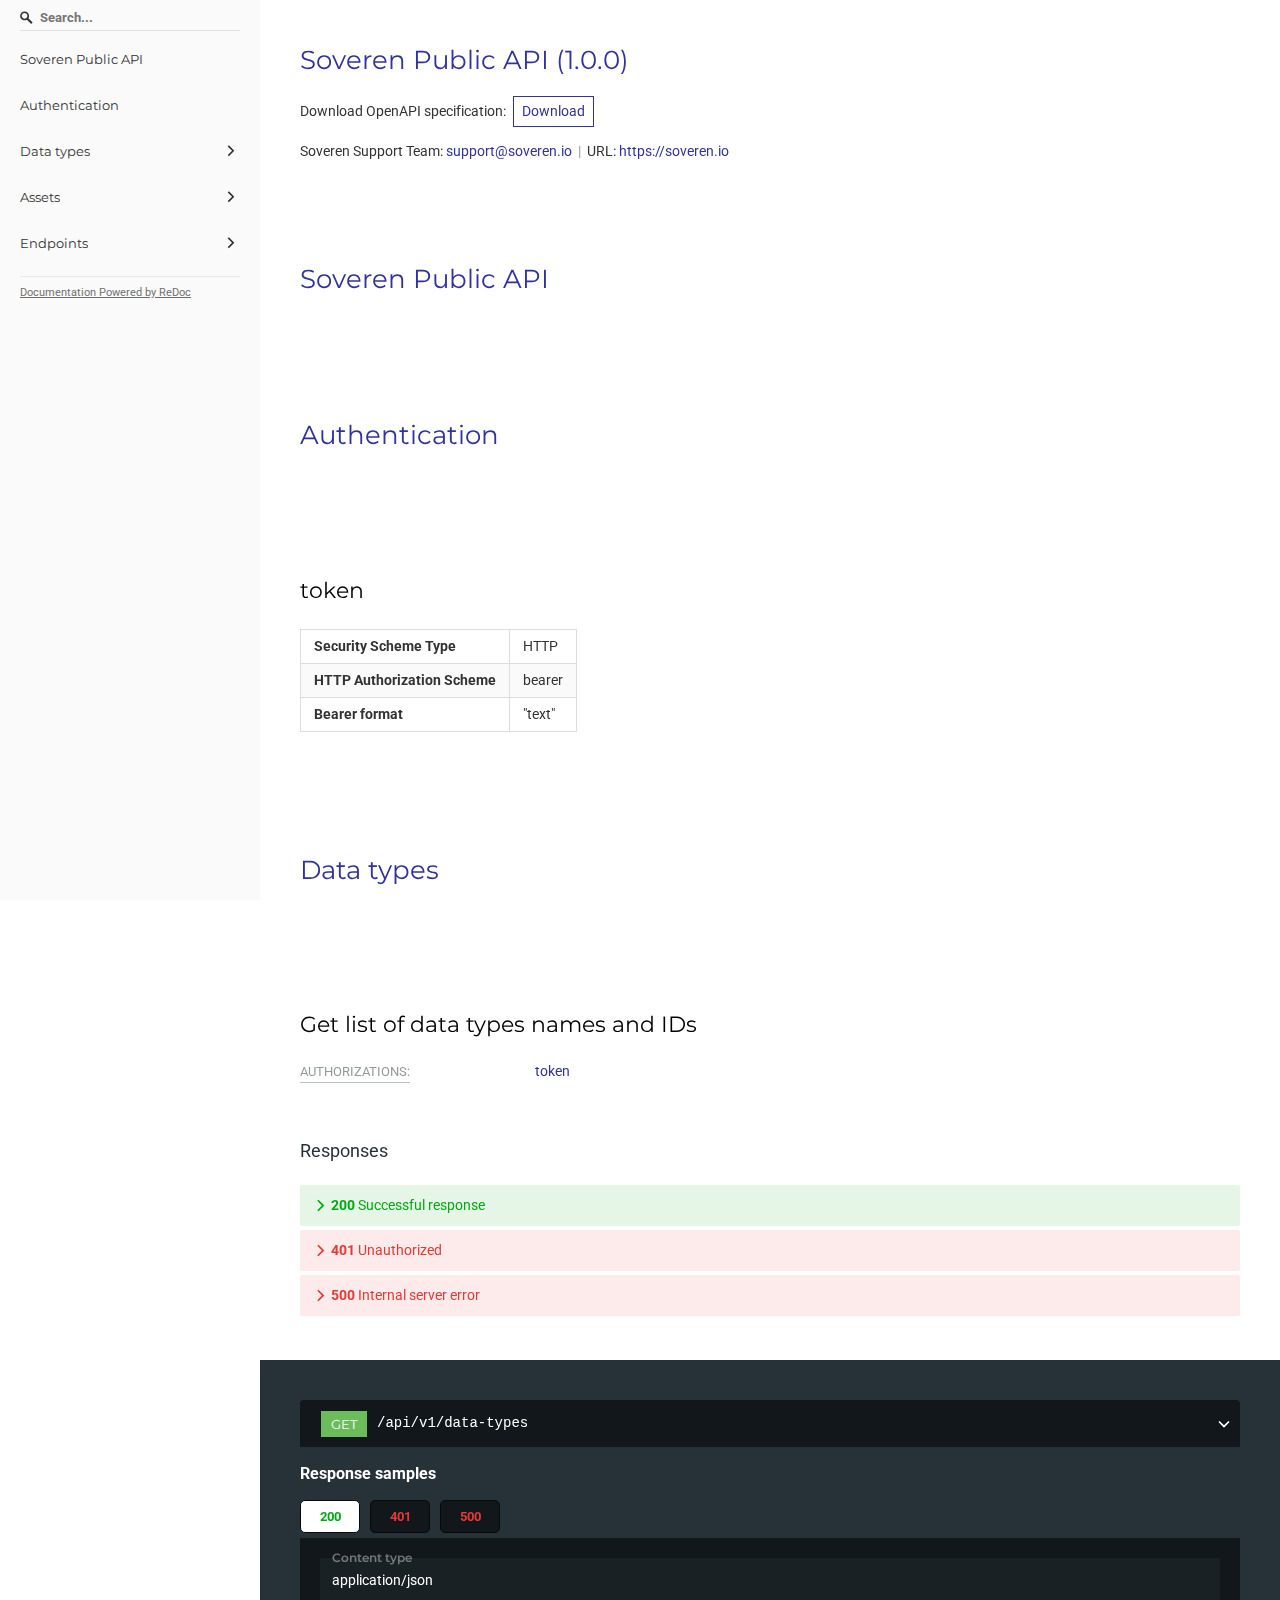
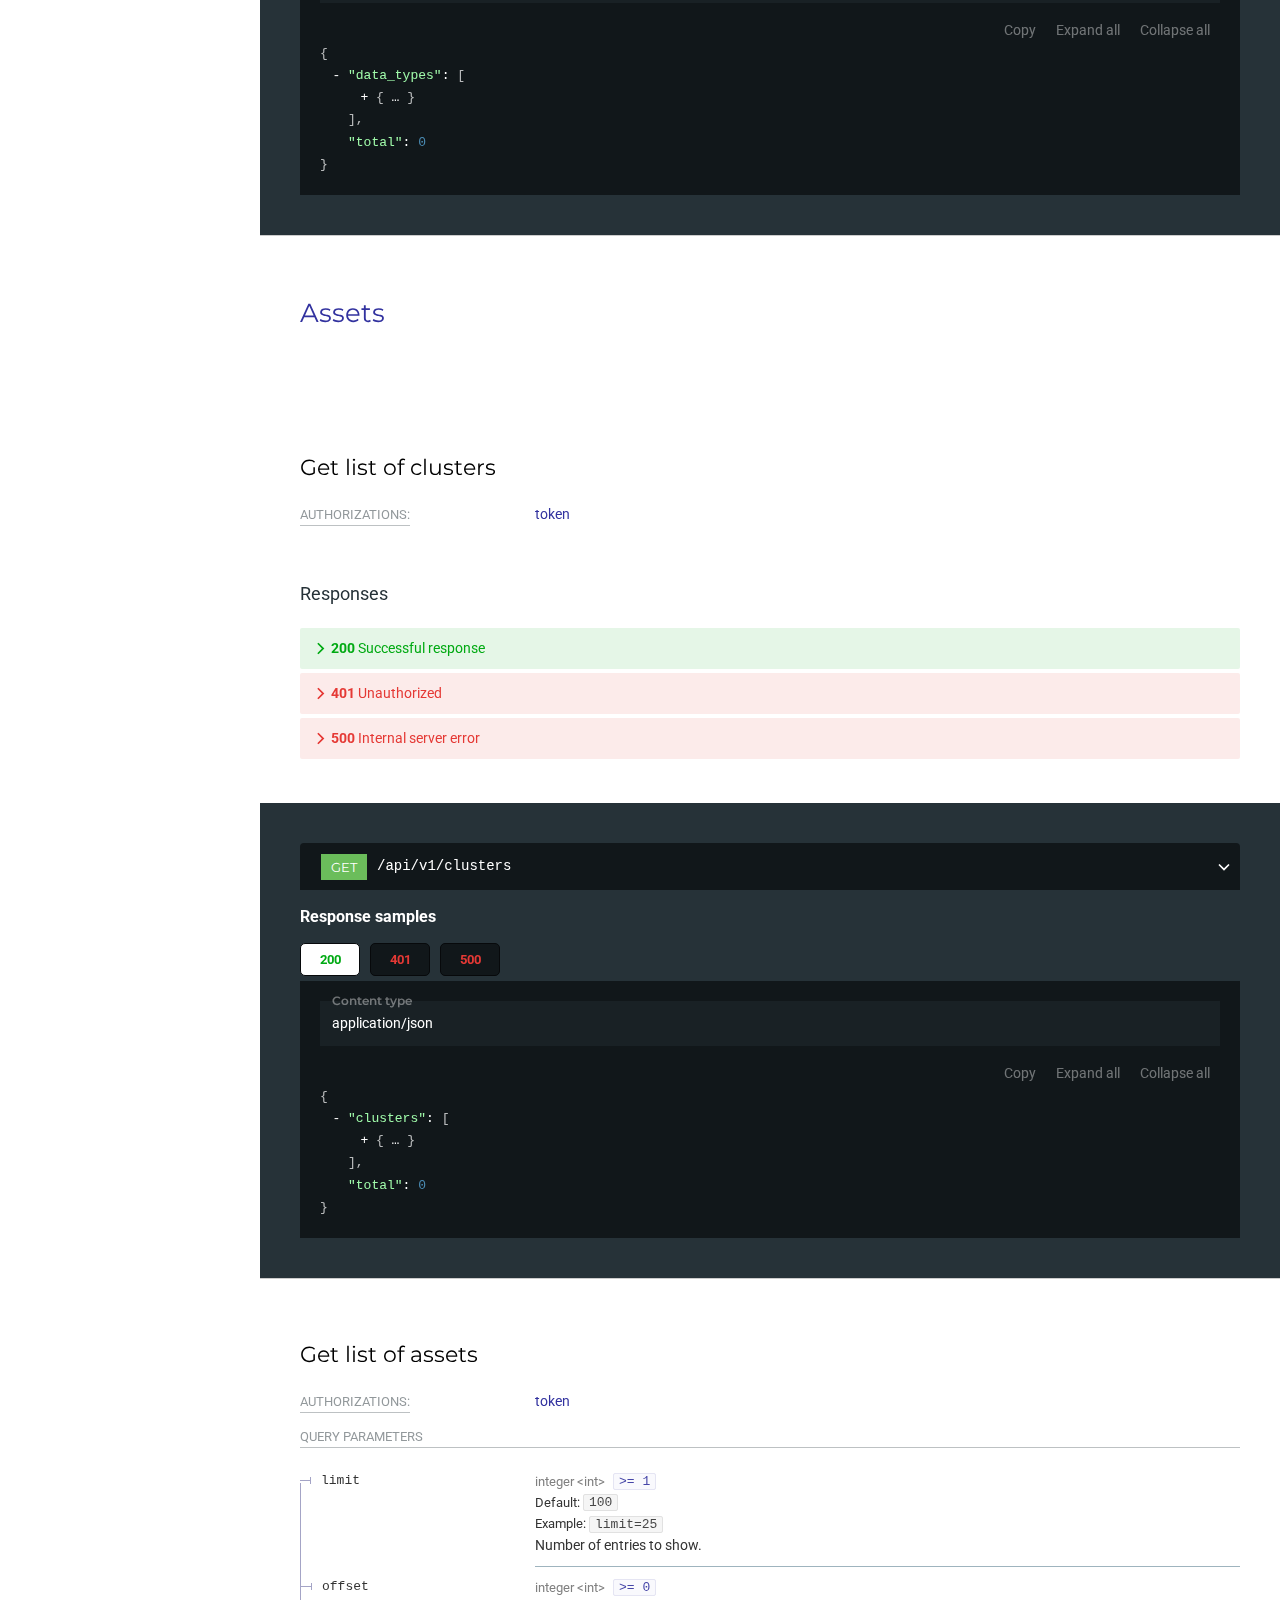
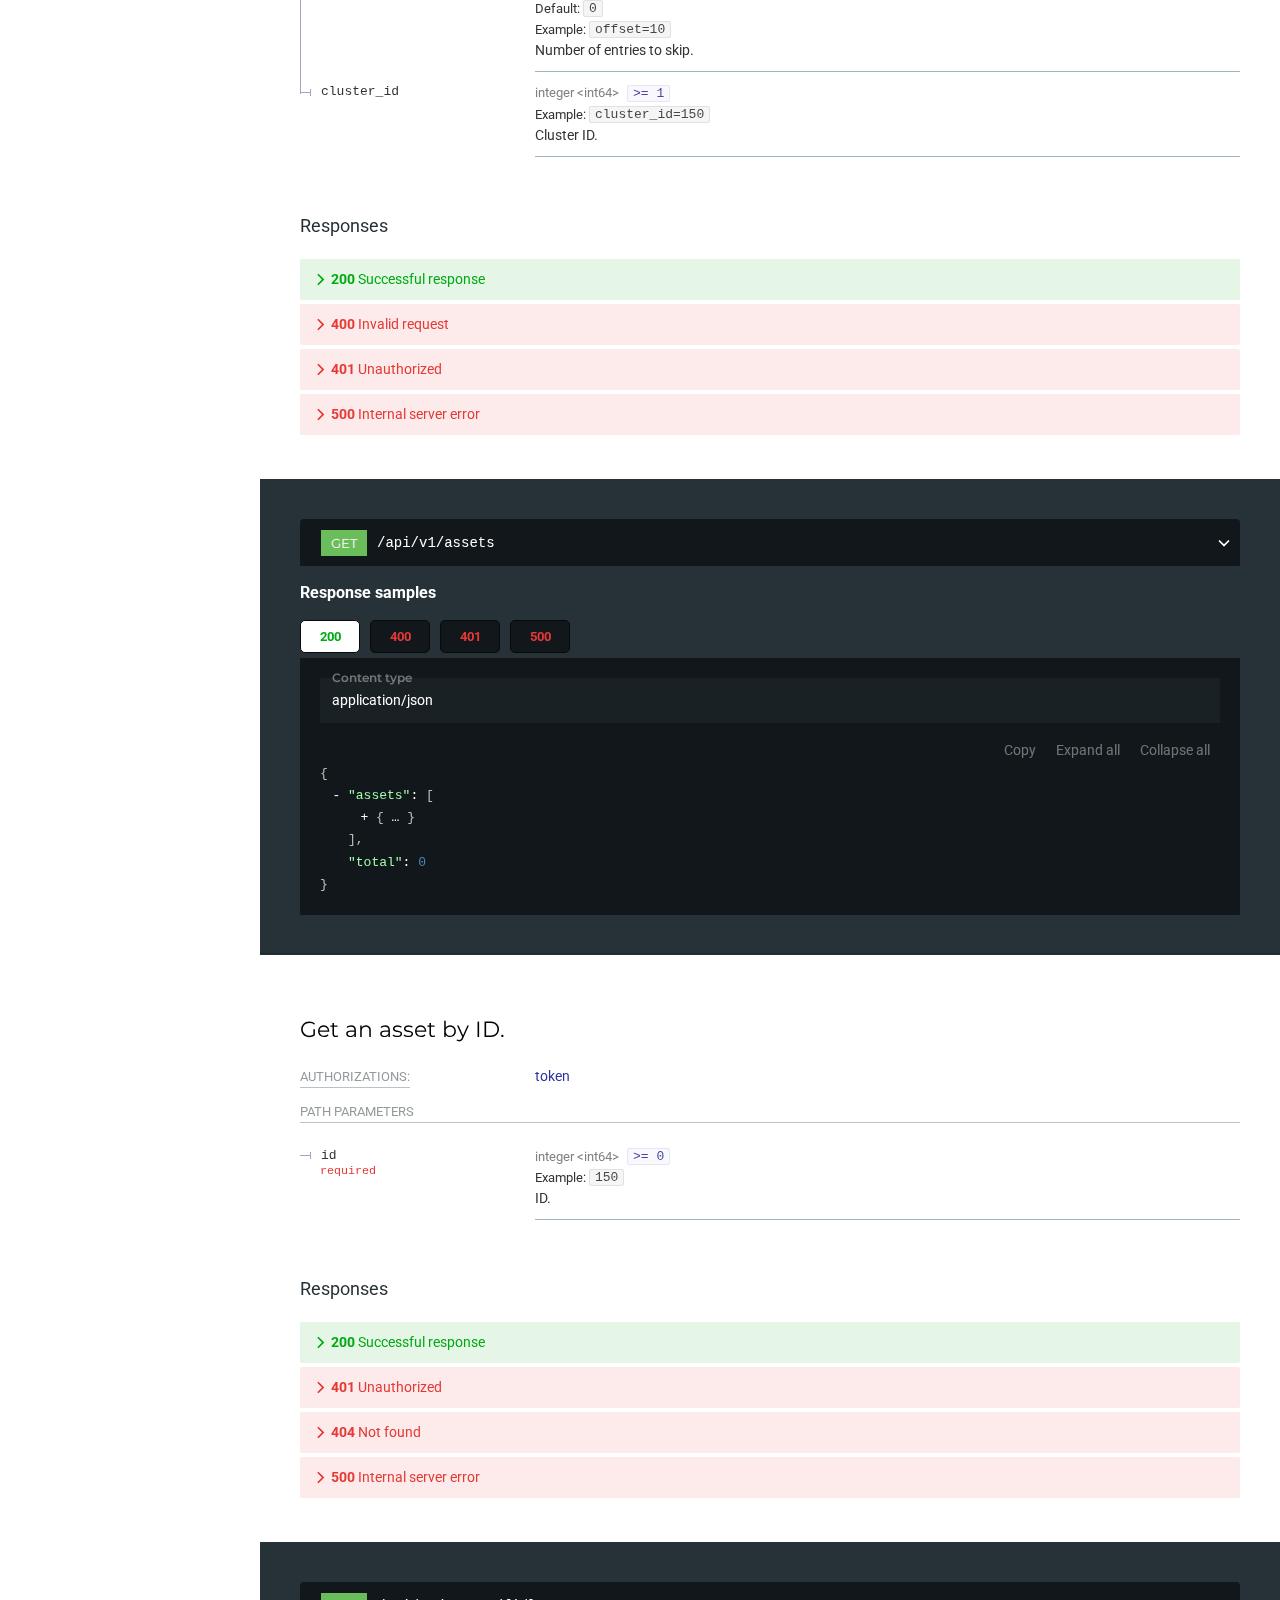
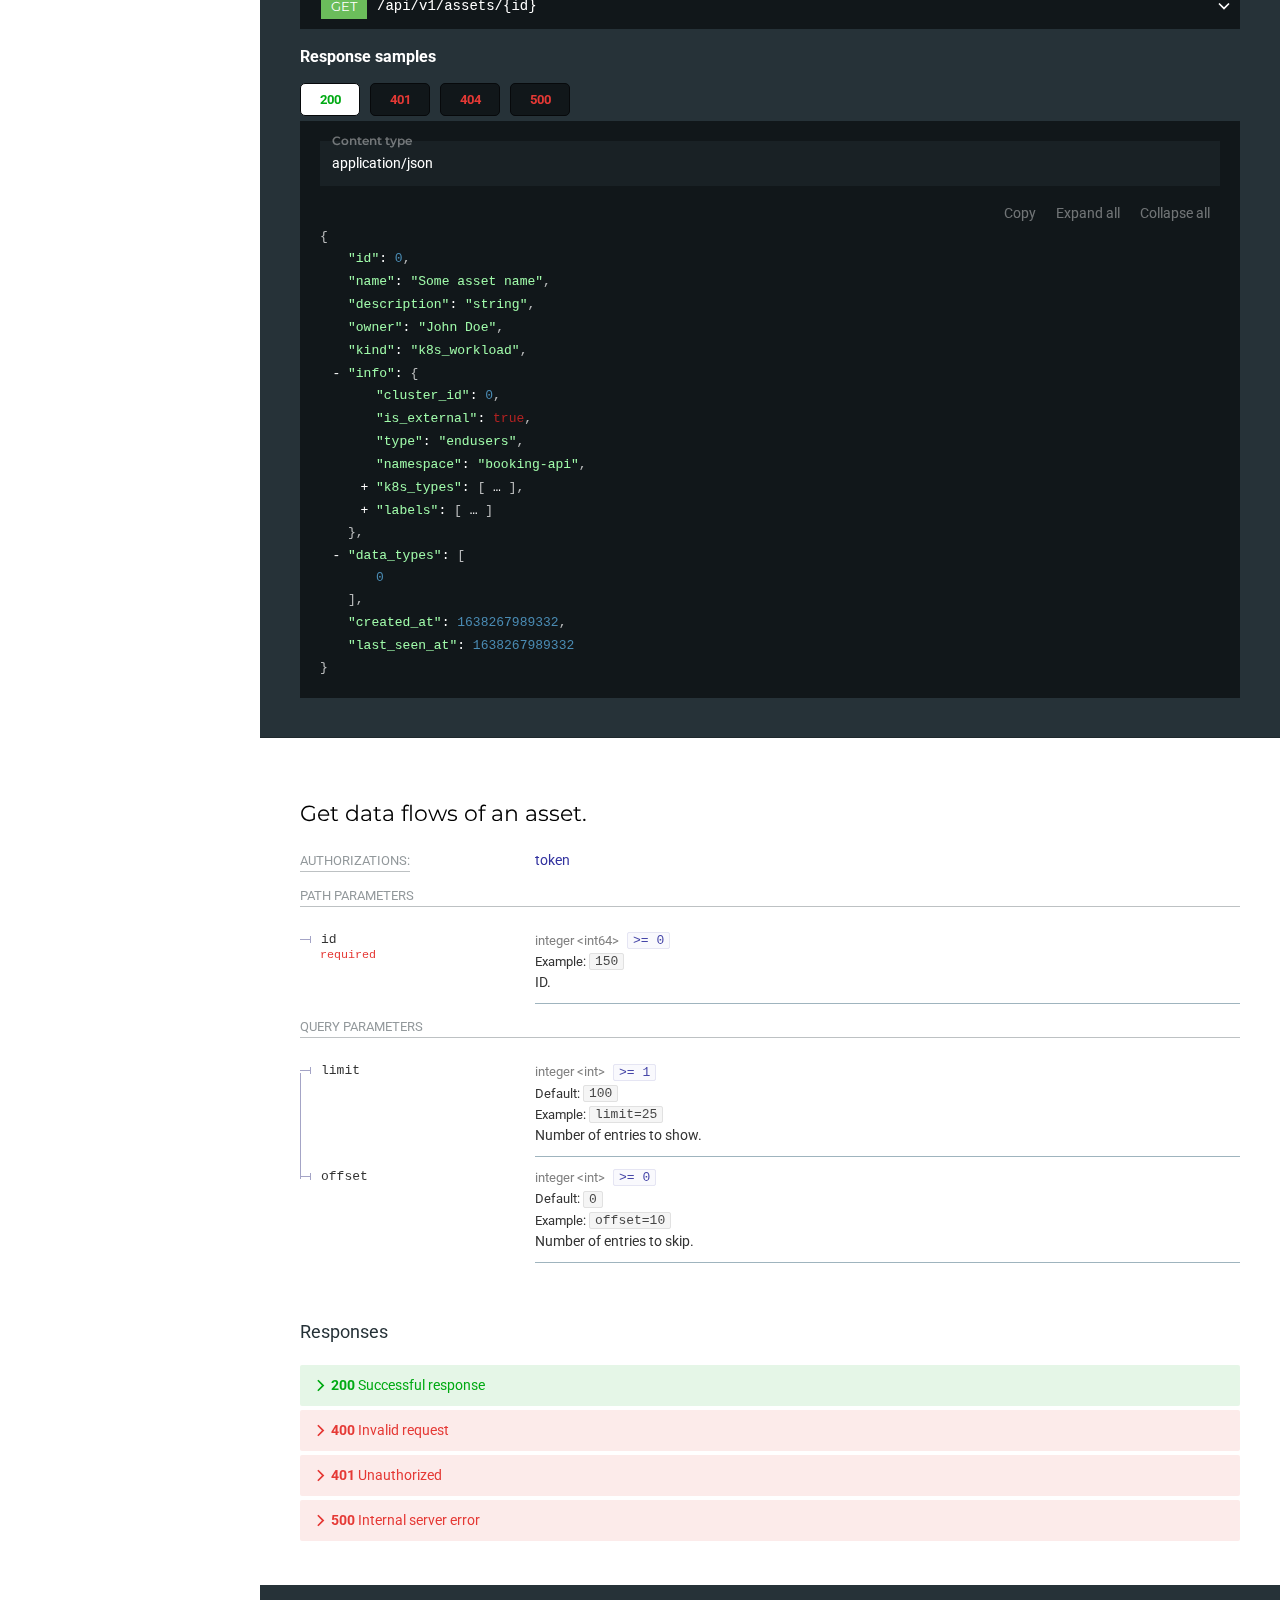
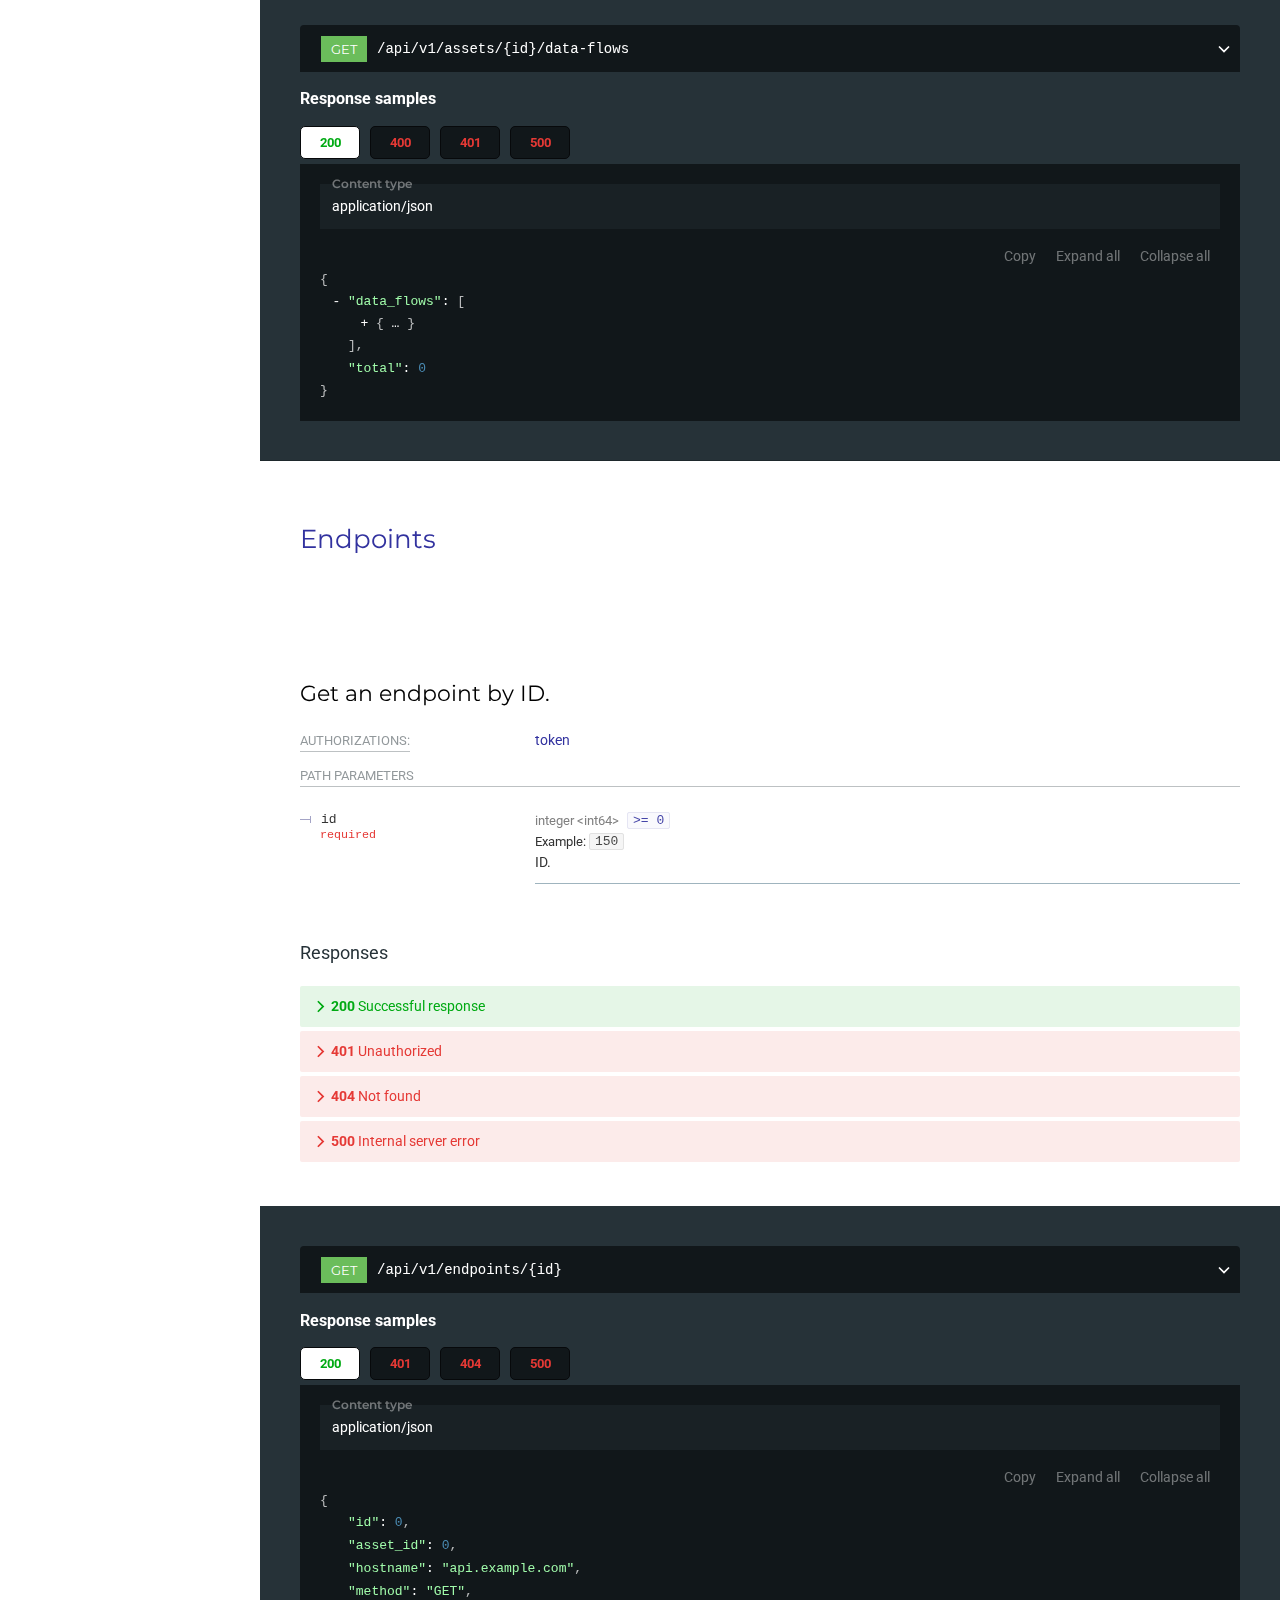
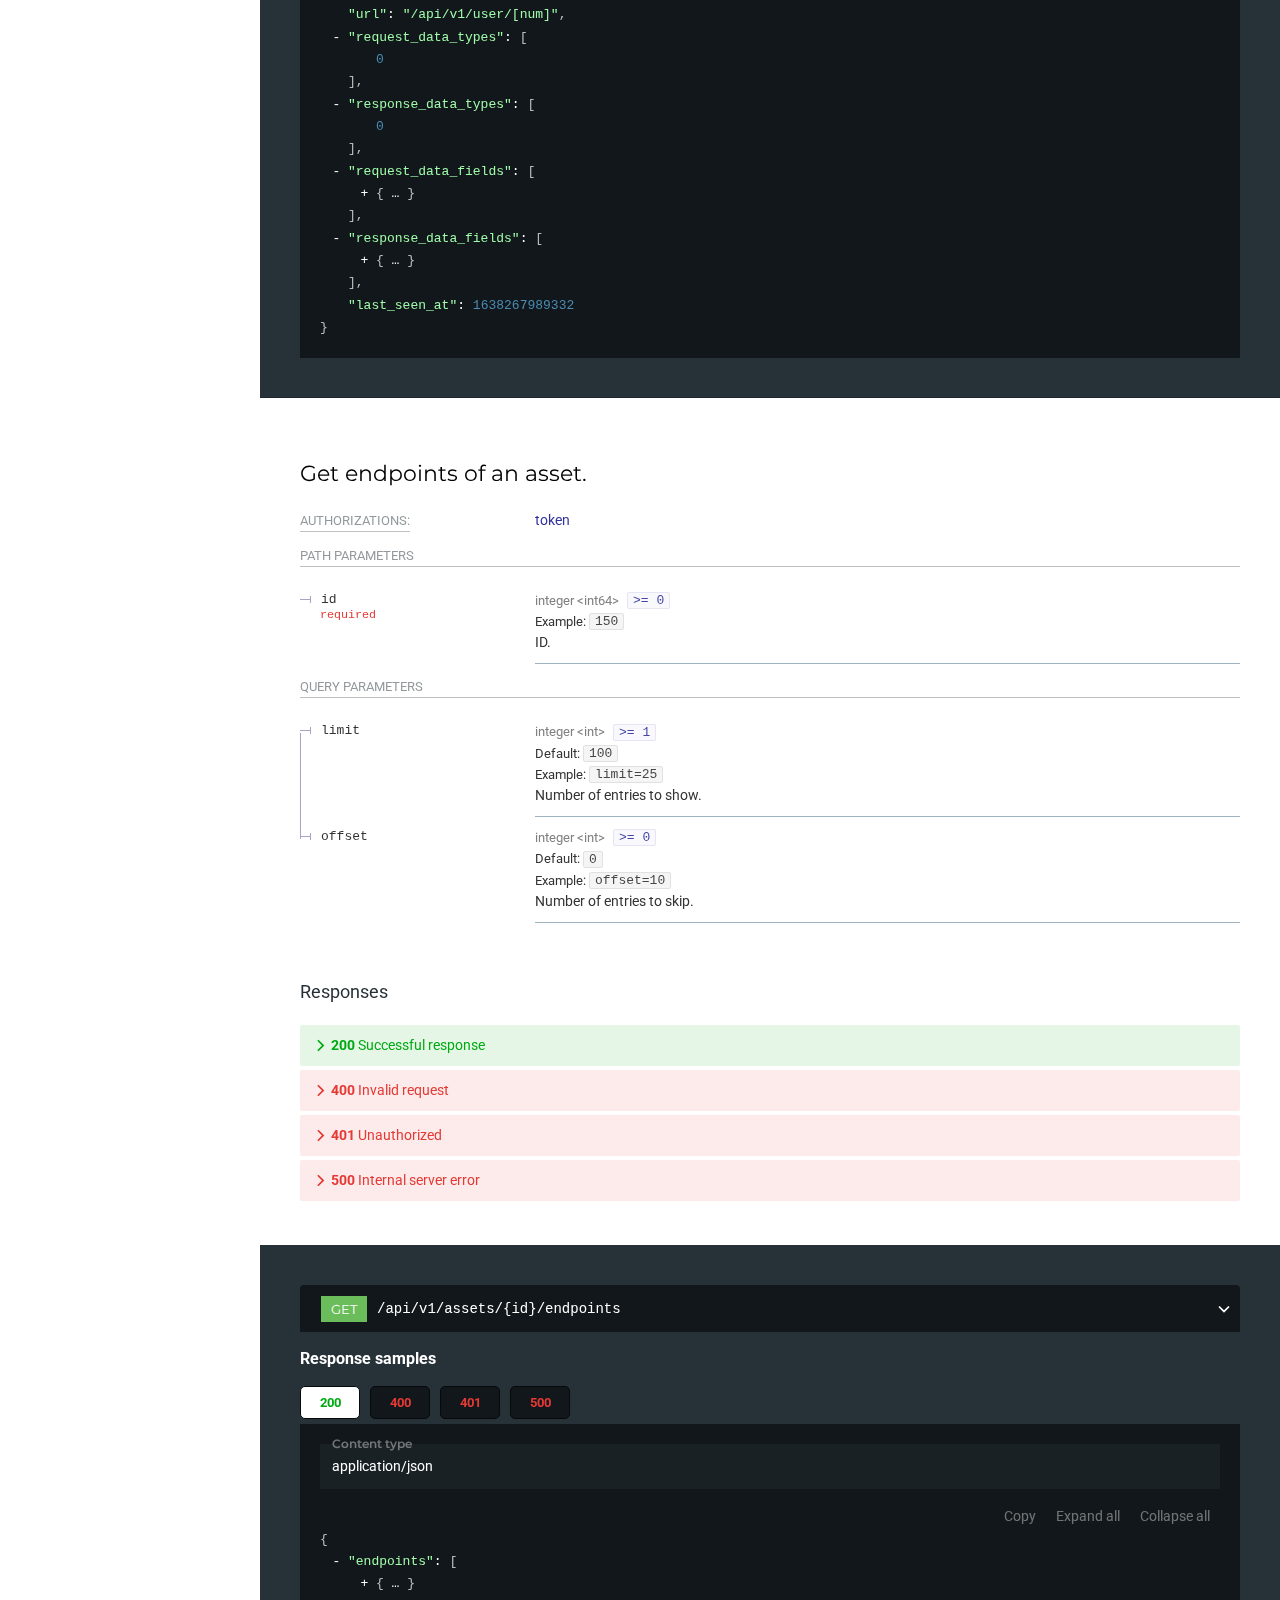
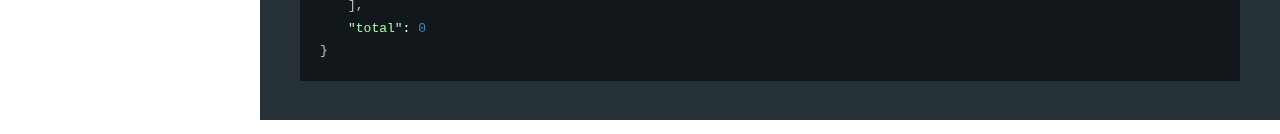
==== docs/integration/api/ref/index.html @ f7561c54 "Update api docs 2023-10-09T12:56:20" ====
<!DOCTYPE html>
<html>

<head>
  <meta charset="utf8" />
  <title>Soveren Public API</title>
  <!-- needed for adaptive design -->
  <meta name="viewport" content="width=device-width, initial-scale=1">
  <style>
    body {
      padding: 0;
      margin: 0;
    }
  </style>
  <script>/*!
 * ReDoc - OpenAPI/Swagger-generated API Reference Documentation
 * -------------------------------------------------------------
 *   Version: "2.0.0-rc.24"
 *   Repo: https://github.com/Redocly/redoc
 */
!function(e,t){"object"==typeof exports&&"object"==typeof module?module.exports=t(require("null"),function(){try{return require("esprima")}catch(e){}}()):"function"==typeof define&&define.amd?define(["null","esprima"],t):"object"==typeof exports?exports.Redoc=t(require("null"),function(){try{return require("esprima")}catch(e){}}()):e.Redoc=t(e.null,e.esprima)}(this,(function(e,t){return function(e){var t={};function n(r){if(t[r])return t[r].exports;var o=t[r]={i:r,l:!1,exports:{}};return e[r].call(o.exports,o,o.exports,n),o.l=!0,o.exports}return n.m=e,n.c=t,n.d=function(e,t,r){n.o(e,t)||Object.defineProperty(e,t,{enumerable:!0,get:r})},n.r=function(e){"undefined"!=typeof Symbol&&Symbol.toStringTag&&Object.defineProperty(e,Symbol.toStringTag,{value:"Module"}),Object.defineProperty(e,"__esModule",{value:!0})},n.t=function(e,t){if(1&t&&(e=n(e)),8&t)return e;if(4&t&&"object"==typeof e&&e&&e.__esModule)return e;var r=Object.create(null);if(n.r(r),Object.defineProperty(r,"default",{enumerable:!0,value:e}),2&t&&"string"!=typeof e)for(var o in e)n.d(r,o,function(t){return e[t]}.bind(null,o));return r},n.n=function(e){var t=e&&e.__esModule?function(){return e.default}:function(){return e};return n.d(t,"a",t),t},n.o=function(e,t){return Object.prototype.hasOwnProperty.call(e,t)},n.p="",n(n.s=162)}([function(e,t,n){"use strict";e.exports=n(226)},function(e,t,n){"use strict";n.r(t),n.d(t,"__extends",(function(){return o})),n.d(t,"__assign",(function(){return i})),n.d(t,"__rest",(function(){return a})),n.d(t,"__decorate",(function(){return s})),n.d(t,"__param",(function(){return l})),n.d(t,"__metadata",(function(){return c})),n.d(t,"__awaiter",(function(){return u})),n.d(t,"__generator",(function(){return p})),n.d(t,"__exportStar",(function(){return f})),n.d(t,"__values",(function(){return d})),n.d(t,"__read",(function(){return h})),n.d(t,"__spread",(function(){return m})),n.d(t,"__spreadArrays",(function(){return g})),n.d(t,"__await",(function(){return y})),n.d(t,"__asyncGenerator",(function(){return v})),n.d(t,"__asyncDelegator",(function(){return b})),n.d(t,"__asyncValues",(function(){return x})),n.d(t,"__makeTemplateObject",(function(){return w})),n.d(t,"__importStar",(function(){return k})),n.d(t,"__importDefault",(function(){return O})),n.d(t,"__classPrivateFieldGet",(function(){return _})),n.d(t,"__classPrivateFieldSet",(function(){return E}));
/*! *****************************************************************************
Copyright (c) Microsoft Corporation. All rights reserved.
Licensed under the Apache License, Version 2.0 (the "License"); you may not use
this file except in compliance with the License. You may obtain a copy of the
License at http://www.apache.org/licenses/LICENSE-2.0

THIS CODE IS PROVIDED ON AN *AS IS* BASIS, WITHOUT WARRANTIES OR CONDITIONS OF ANY
KIND, EITHER EXPRESS OR IMPLIED, INCLUDING WITHOUT LIMITATION ANY IMPLIED
WARRANTIES OR CONDITIONS OF TITLE, FITNESS FOR A PARTICULAR PURPOSE,
MERCHANTABLITY OR NON-INFRINGEMENT.

See the Apache Version 2.0 License for specific language governing permissions
and limitations under the License.
***************************************************************************** */
var r=function(e,t){return(r=Object.setPrototypeOf||{__proto__:[]}instanceof Array&&function(e,t){e.__proto__=t}||function(e,t){for(var n in t)t.hasOwnProperty(n)&&(e[n]=t[n])})(e,t)};function o(e,t){function n(){this.constructor=e}r(e,t),e.prototype=null===t?Object.create(t):(n.prototype=t.prototype,new n)}var i=function(){return(i=Object.assign||function(e){for(var t,n=1,r=arguments.length;n<r;n++)for(var o in t=arguments[n])Object.prototype.hasOwnProperty.call(t,o)&&(e[o]=t[o]);return e}).apply(this,arguments)};function a(e,t){var n={};for(var r in e)Object.prototype.hasOwnProperty.call(e,r)&&t.indexOf(r)<0&&(n[r]=e[r]);if(null!=e&&"function"==typeof Object.getOwnPropertySymbols){var o=0;for(r=Object.getOwnPropertySymbols(e);o<r.length;o++)t.indexOf(r[o])<0&&Object.prototype.propertyIsEnumerable.call(e,r[o])&&(n[r[o]]=e[r[o]])}return n}function s(e,t,n,r){var o,i=arguments.length,a=i<3?t:null===r?r=Object.getOwnPropertyDescriptor(t,n):r;if("object"==typeof Reflect&&"function"==typeof Reflect.decorate)a=Reflect.decorate(e,t,n,r);else for(var s=e.length-1;s>=0;s--)(o=e[s])&&(a=(i<3?o(a):i>3?o(t,n,a):o(t,n))||a);return i>3&&a&&Object.defineProperty(t,n,a),a}function l(e,t){return function(n,r){t(n,r,e)}}function c(e,t){if("object"==typeof Reflect&&"function"==typeof Reflect.metadata)return Reflect.metadata(e,t)}function u(e,t,n,r){return new(n||(n=Promise))((function(o,i){function a(e){try{l(r.next(e))}catch(e){i(e)}}function s(e){try{l(r.throw(e))}catch(e){i(e)}}function l(e){var t;e.done?o(e.value):(t=e.value,t instanceof n?t:new n((function(e){e(t)}))).then(a,s)}l((r=r.apply(e,t||[])).next())}))}function p(e,t){var n,r,o,i,a={label:0,sent:function(){if(1&o[0])throw o[1];return o[1]},trys:[],ops:[]};return i={next:s(0),throw:s(1),return:s(2)},"function"==typeof Symbol&&(i[Symbol.iterator]=function(){return this}),i;function s(i){return function(s){return function(i){if(n)throw new TypeError("Generator is already executing.");for(;a;)try{if(n=1,r&&(o=2&i[0]?r.return:i[0]?r.throw||((o=r.return)&&o.call(r),0):r.next)&&!(o=o.call(r,i[1])).done)return o;switch(r=0,o&&(i=[2&i[0],o.value]),i[0]){case 0:case 1:o=i;break;case 4:return a.label++,{value:i[1],done:!1};case 5:a.label++,r=i[1],i=[0];continue;case 7:i=a.ops.pop(),a.trys.pop();continue;default:if(!(o=(o=a.trys).length>0&&o[o.length-1])&&(6===i[0]||2===i[0])){a=0;continue}if(3===i[0]&&(!o||i[1]>o[0]&&i[1]<o[3])){a.label=i[1];break}if(6===i[0]&&a.label<o[1]){a.label=o[1],o=i;break}if(o&&a.label<o[2]){a.label=o[2],a.ops.push(i);break}o[2]&&a.ops.pop(),a.trys.pop();continue}i=t.call(e,a)}catch(e){i=[6,e],r=0}finally{n=o=0}if(5&i[0])throw i[1];return{value:i[0]?i[1]:void 0,done:!0}}([i,s])}}}function f(e,t){for(var n in e)t.hasOwnProperty(n)||(t[n]=e[n])}function d(e){var t="function"==typeof Symbol&&Symbol.iterator,n=t&&e[t],r=0;if(n)return n.call(e);if(e&&"number"==typeof e.length)return{next:function(){return e&&r>=e.length&&(e=void 0),{value:e&&e[r++],done:!e}}};throw new TypeError(t?"Object is not iterable.":"Symbol.iterator is not defined.")}function h(e,t){var n="function"==typeof Symbol&&e[Symbol.iterator];if(!n)return e;var r,o,i=n.call(e),a=[];try{for(;(void 0===t||t-- >0)&&!(r=i.next()).done;)a.push(r.value)}catch(e){o={error:e}}finally{try{r&&!r.done&&(n=i.return)&&n.call(i)}finally{if(o)throw o.error}}return a}function m(){for(var e=[],t=0;t<arguments.length;t++)e=e.concat(h(arguments[t]));return e}function g(){for(var e=0,t=0,n=arguments.length;t<n;t++)e+=arguments[t].length;var r=Array(e),o=0;for(t=0;t<n;t++)for(var i=arguments[t],a=0,s=i.length;a<s;a++,o++)r[o]=i[a];return r}function y(e){return this instanceof y?(this.v=e,this):new y(e)}function v(e,t,n){if(!Symbol.asyncIterator)throw new TypeError("Symbol.asyncIterator is not defined.");var r,o=n.apply(e,t||[]),i=[];return r={},a("next"),a("throw"),a("return"),r[Symbol.asyncIterator]=function(){return this},r;function a(e){o[e]&&(r[e]=function(t){return new Promise((function(n,r){i.push([e,t,n,r])>1||s(e,t)}))})}function s(e,t){try{(n=o[e](t)).value instanceof y?Promise.resolve(n.value.v).then(l,c):u(i[0][2],n)}catch(e){u(i[0][3],e)}var n}function l(e){s("next",e)}function c(e){s("throw",e)}function u(e,t){e(t),i.shift(),i.length&&s(i[0][0],i[0][1])}}function b(e){var t,n;return t={},r("next"),r("throw",(function(e){throw e})),r("return"),t[Symbol.iterator]=function(){return this},t;function r(r,o){t[r]=e[r]?function(t){return(n=!n)?{value:y(e[r](t)),done:"return"===r}:o?o(t):t}:o}}function x(e){if(!Symbol.asyncIterator)throw new TypeError("Symbol.asyncIterator is not defined.");var t,n=e[Symbol.asyncIterator];return n?n.call(e):(e=d(e),t={},r("next"),r("throw"),r("return"),t[Symbol.asyncIterator]=function(){return this},t);function r(n){t[n]=e[n]&&function(t){return new Promise((function(r,o){(function(e,t,n,r){Promise.resolve(r).then((function(t){e({value:t,done:n})}),t)})(r,o,(t=e[n](t)).done,t.value)}))}}}function w(e,t){return Object.defineProperty?Object.defineProperty(e,"raw",{value:t}):e.raw=t,e}function k(e){if(e&&e.__esModule)return e;var t={};if(null!=e)for(var n in e)Object.hasOwnProperty.call(e,n)&&(t[n]=e[n]);return t.default=e,t}function O(e){return e&&e.__esModule?e:{default:e}}function _(e,t){if(!t.has(e))throw new TypeError("attempted to get private field on non-instance");return t.get(e)}function E(e,t,n){if(!t.has(e))throw new TypeError("attempted to set private field on non-instance");return t.set(e,n),n}},function(e,t,n){"use strict";(function(e,r){n.d(t,"a",(function(){return pn})),n.d(t,"b",(function(){return qe})),n.d(t,"c",(function(){return Se})),n.d(t,"d",(function(){return ot})),n.d(t,"e",(function(){return le})),n.d(t,"f",(function(){return ft})),n.d(t,"g",(function(){return L})),n.d(t,"h",(function(){return ht})),n.d(t,"i",(function(){return $t})),n.d(t,"j",(function(){return Vt})),n.d(t,"k",(function(){return rn})),n.d(t,"l",(function(){return ne})),n.d(t,"m",(function(){return bt})),n.d(t,"n",(function(){return it})),n.d(t,"o",(function(){return et})),n.d(t,"p",(function(){return wt})),n.d(t,"q",(function(){return me}));
/*! *****************************************************************************
Copyright (c) Microsoft Corporation. All rights reserved.
Licensed under the Apache License, Version 2.0 (the "License"); you may not use
this file except in compliance with the License. You may obtain a copy of the
License at http://www.apache.org/licenses/LICENSE-2.0

THIS CODE IS PROVIDED ON AN *AS IS* BASIS, WITHOUT WARRANTIES OR CONDITIONS OF ANY
KIND, EITHER EXPRESS OR IMPLIED, INCLUDING WITHOUT LIMITATION ANY IMPLIED
WARRANTIES OR CONDITIONS OF TITLE, FITNESS FOR A PARTICULAR PURPOSE,
MERCHANTABLITY OR NON-INFRINGEMENT.

See the Apache Version 2.0 License for specific language governing permissions
and limitations under the License.
***************************************************************************** */
var o=function(e,t){return(o=Object.setPrototypeOf||{__proto__:[]}instanceof Array&&function(e,t){e.__proto__=t}||function(e,t){for(var n in t)t.hasOwnProperty(n)&&(e[n]=t[n])})(e,t)};function i(e,t){function n(){this.constructor=e}o(e,t),e.prototype=null===t?Object.create(t):(n.prototype=t.prototype,new n)}var a=function(){return(a=Object.assign||function(e){for(var t,n=1,r=arguments.length;n<r;n++)for(var o in t=arguments[n])Object.prototype.hasOwnProperty.call(t,o)&&(e[o]=t[o]);return e}).apply(this,arguments)};function s(e,t){var n="function"==typeof Symbol&&e[Symbol.iterator];if(!n)return e;var r,o,i=n.call(e),a=[];try{for(;(void 0===t||t-- >0)&&!(r=i.next()).done;)a.push(r.value)}catch(e){o={error:e}}finally{try{r&&!r.done&&(n=i.return)&&n.call(i)}finally{if(o)throw o.error}}return a}function l(){for(var e=[],t=0;t<arguments.length;t++)e=e.concat(s(arguments[t]));return e}var c=[];Object.freeze(c);var u={};Object.freeze(u);var p={};function f(){return"undefined"!=typeof window?window:void 0!==e?e:"undefined"!=typeof self?self:p}function d(){return++Le.mobxGuid}function h(e){throw m(!1,e),"X"}function m(e,t){if(!e)throw new Error("[mobx] "+(t||"An invariant failed, however the error is obfuscated because this is an production build."))}function g(e){var t=!1;return function(){if(!t)return t=!0,e.apply(this,arguments)}}var y=function(){};function v(e){return null!==e&&"object"==typeof e}function b(e){if(null===e||"object"!=typeof e)return!1;var t=Object.getPrototypeOf(e);return t===Object.prototype||null===t}function x(e,t,n){Object.defineProperty(e,t,{enumerable:!1,writable:!0,configurable:!0,value:n})}function w(e,t,n){Object.defineProperty(e,t,{enumerable:!1,writable:!1,configurable:!0,value:n})}function k(e,t){var n="isMobX"+e;return t.prototype[n]=!0,function(e){return v(e)&&!0===e[n]}}function O(e){return void 0!==f().Map&&e instanceof f().Map}function _(e){return e instanceof Set}function E(e){for(var t=[];;){var n=e.next();if(n.done)break;t.push(n.value)}return t}function S(){return"function"==typeof Symbol&&Symbol.toPrimitive||"@@toPrimitive"}function T(e){return null===e?null:"object"==typeof e?""+e:e}function j(){return"function"==typeof Symbol&&Symbol.iterator||"@@iterator"}function C(e,t){w(e,j(),t)}function A(e){return e[j()]=P,e}function I(){return"function"==typeof Symbol&&Symbol.toStringTag||"@@toStringTag"}function P(){return this}var R=function(){function e(e){void 0===e&&(e="Atom@"+d()),this.name=e,this.isPendingUnobservation=!1,this.isBeingObserved=!1,this.observers=[],this.observersIndexes={},this.diffValue=0,this.lastAccessedBy=0,this.lowestObserverState=oe.NOT_TRACKING}return e.prototype.onBecomeUnobserved=function(){},e.prototype.onBecomeObserved=function(){},e.prototype.reportObserved=function(){return Be(this)},e.prototype.reportChanged=function(){ze(),function(e){if(e.lowestObserverState===oe.STALE)return;e.lowestObserverState=oe.STALE;var t=e.observers,n=t.length;for(;n--;){var r=t[n];r.dependenciesState===oe.UP_TO_DATE&&(r.isTracing!==ie.NONE&&$e(r,e),r.onBecomeStale()),r.dependenciesState=oe.STALE}}(this),Ue()},e.prototype.toString=function(){return this.name},e}(),N=k("Atom",R);function L(e,t,n){void 0===t&&(t=y),void 0===n&&(n=y);var r,o=new R(e);return pt("onBecomeObserved",o,t,r),ut(o,n),o}function M(e,t){return e===t}var D={identity:M,structural:function(e,t){return ln(e,t)},default:function(e,t){return function(e,t){return"number"==typeof e&&"number"==typeof t&&isNaN(e)&&isNaN(t)}(e,t)||M(e,t)},shallow:function(e,t){return ln(e,t,1)}},F={},z={};function U(e,t){var n=t?F:z;return n[e]||(n[e]={configurable:!0,enumerable:t,get:function(){return B(this),this[e]},set:function(t){B(this),this[e]=t}})}function B(e){if(!0!==e.__mobxDidRunLazyInitializers){var t=e.__mobxDecorators;if(t)for(var n in x(e,"__mobxDidRunLazyInitializers",!0),t){var r=t[n];r.propertyCreator(e,r.prop,r.descriptor,r.decoratorTarget,r.decoratorArguments)}}}function $(e,t){return function(){var n,r=function(r,o,i,s){if(!0===s)return t(r,o,i,r,n),null;if(!Object.prototype.hasOwnProperty.call(r,"__mobxDecorators")){var l=r.__mobxDecorators;x(r,"__mobxDecorators",a({},l))}return r.__mobxDecorators[o]={prop:o,propertyCreator:t,descriptor:i,decoratorTarget:r,decoratorArguments:n},U(o,e)};return q(arguments)?(n=c,r.apply(null,arguments)):(n=Array.prototype.slice.call(arguments),r)}}function q(e){return(2===e.length||3===e.length)&&"string"==typeof e[1]||4===e.length&&!0===e[3]}function W(e,t,n){return vt(e)?e:Array.isArray(e)?ne.array(e,{name:n}):b(e)?ne.object(e,void 0,{name:n}):O(e)?ne.map(e,{name:n}):_(e)?ne.set(e,{name:n}):e}function H(e){return e}function V(e){m(e);var t=$(!0,(function(t,n,r,o,i){Zt(t,n,r?r.initializer?r.initializer.call(t):r.value:void 0,e)})),n=(void 0!==r&&r.env,t);return n.enhancer=e,n}var Y={deep:!0,name:void 0,defaultDecorator:void 0},Q={deep:!1,name:void 0,defaultDecorator:void 0};function G(e){return null==e?Y:"string"==typeof e?{name:e,deep:!0}:e}function X(e){return e.defaultDecorator?e.defaultDecorator.enhancer:!1===e.deep?H:W}Object.freeze(Y),Object.freeze(Q);var K=V(W),Z=V((function(e,t,n){return null==e||rn(e)||$t(e)||Vt(e)||Gt(e)?e:Array.isArray(e)?ne.array(e,{name:n,deep:!1}):b(e)?ne.object(e,void 0,{name:n,deep:!1}):O(e)?ne.map(e,{name:n,deep:!1}):_(e)?ne.set(e,{name:n,deep:!1}):h(!1)})),J=V(H),ee=V((function(e,t,n){return ln(e,t)?t:e}));var te={box:function(e,t){arguments.length>2&&re("box");var n=G(t);return new Ce(e,X(n),n.name,!0,n.equals)},shallowBox:function(e,t){return arguments.length>2&&re("shallowBox"),ne.box(e,{name:t,deep:!1})},array:function(e,t){arguments.length>2&&re("array");var n=G(t);return new Mt(e,X(n),n.name)},shallowArray:function(e,t){return arguments.length>2&&re("shallowArray"),ne.array(e,{name:t,deep:!1})},map:function(e,t){arguments.length>2&&re("map");var n=G(t);return new Wt(e,X(n),n.name)},shallowMap:function(e,t){return arguments.length>2&&re("shallowMap"),ne.map(e,{name:t,deep:!1})},set:function(e,t){arguments.length>2&&re("set");var n=G(t);return new Qt(e,X(n),n.name)},object:function(e,t,n){"string"==typeof arguments[1]&&re("object");var r=G(n);return dt({},e,t,r)},shallowObject:function(e,t){return"string"==typeof arguments[1]&&re("shallowObject"),ne.object(e,{},{name:t,deep:!1})},ref:J,shallow:Z,deep:K,struct:ee},ne=function(e,t,n){if("string"==typeof arguments[1])return K.apply(null,arguments);if(vt(e))return e;var r=b(e)?ne.object(e,t,n):Array.isArray(e)?ne.array(e,t):O(e)?ne.map(e,t):_(e)?ne.set(e,t):e;if(r!==e)return r;h(!1)};function re(e){h("Expected one or two arguments to observable."+e+". Did you accidentally try to use observable."+e+" as decorator?")}Object.keys(te).forEach((function(e){return ne[e]=te[e]}));var oe,ie,ae=$(!1,(function(e,t,n,r,o){var i=n.get,s=n.set,l=o[0]||{};!function(e,t,n){var r=Kt(e);n.name=r.name+"."+t,n.context=e,r.values[t]=new Ae(n),Object.defineProperty(e,t,function(e){return en[e]||(en[e]={configurable:Le.computedConfigurable,enumerable:!1,get:function(){return tn(this).read(this,e)},set:function(t){tn(this).write(this,e,t)}})}(t))}(e,t,a({get:i,set:s},l))})),se=ae({equals:D.structural}),le=function(e,t,n){if("string"==typeof t)return ae.apply(null,arguments);if(null!==e&&"object"==typeof e&&1===arguments.length)return ae.apply(null,arguments);var r="object"==typeof t?t:{};return r.get=e,r.set="function"==typeof t?t:r.set,r.name=r.name||e.name||"",new Ae(r)};le.struct=se,function(e){e[e.NOT_TRACKING=-1]="NOT_TRACKING",e[e.UP_TO_DATE=0]="UP_TO_DATE",e[e.POSSIBLY_STALE=1]="POSSIBLY_STALE",e[e.STALE=2]="STALE"}(oe||(oe={})),function(e){e[e.NONE=0]="NONE",e[e.LOG=1]="LOG",e[e.BREAK=2]="BREAK"}(ie||(ie={}));var ce=function(e){this.cause=e};function ue(e){return e instanceof ce}function pe(e){switch(e.dependenciesState){case oe.UP_TO_DATE:return!1;case oe.NOT_TRACKING:case oe.STALE:return!0;case oe.POSSIBLY_STALE:for(var t=ve(!0),n=ge(),r=e.observing,o=r.length,i=0;i<o;i++){var a=r[i];if(Ie(a)){if(Le.disableErrorBoundaries)a.get();else try{a.get()}catch(e){return ye(n),be(t),!0}if(e.dependenciesState===oe.STALE)return ye(n),be(t),!0}}return xe(e),ye(n),be(t),!1}}function fe(e){var t=e.observers.length>0;Le.computationDepth>0&&t&&h(!1),Le.allowStateChanges||!t&&"strict"!==Le.enforceActions||h(!1)}function de(e,t,n){var r=ve(!0);xe(e),e.newObserving=new Array(e.observing.length+100),e.unboundDepsCount=0,e.runId=++Le.runId;var o,i=Le.trackingDerivation;if(Le.trackingDerivation=e,!0===Le.disableErrorBoundaries)o=t.call(n);else try{o=t.call(n)}catch(e){o=new ce(e)}return Le.trackingDerivation=i,function(e){for(var t=e.observing,n=e.observing=e.newObserving,r=oe.UP_TO_DATE,o=0,i=e.unboundDepsCount,a=0;a<i;a++){0===(s=n[a]).diffValue&&(s.diffValue=1,o!==a&&(n[o]=s),o++),s.dependenciesState>r&&(r=s.dependenciesState)}n.length=o,e.newObserving=null,i=t.length;for(;i--;){0===(s=t[i]).diffValue&&De(s,e),s.diffValue=0}for(;o--;){var s;1===(s=n[o]).diffValue&&(s.diffValue=0,Me(s,e))}r!==oe.UP_TO_DATE&&(e.dependenciesState=r,e.onBecomeStale())}(e),e.observing.length,be(r),o}function he(e){var t=e.observing;e.observing=[];for(var n=t.length;n--;)De(t[n],e);e.dependenciesState=oe.NOT_TRACKING}function me(e){var t=ge(),n=e();return ye(t),n}function ge(){var e=Le.trackingDerivation;return Le.trackingDerivation=null,e}function ye(e){Le.trackingDerivation=e}function ve(e){var t=Le.allowStateReads;return Le.allowStateReads=e,t}function be(e){Le.allowStateReads=e}function xe(e){if(e.dependenciesState!==oe.UP_TO_DATE){e.dependenciesState=oe.UP_TO_DATE;for(var t=e.observing,n=t.length;n--;)t[n].lowestObserverState=oe.UP_TO_DATE}}var we=0,ke=1,Oe=Object.getOwnPropertyDescriptor((function(){}),"name");Oe&&Oe.configurable;function _e(e,t){var n=function(){return Ee(e,t,this,arguments)};return n.isMobxAction=!0,n}function Ee(e,t,n,r){var o=function(e,t,n){var r=Ge()&&!!e,o=0;if(r){o=Date.now();var i=n&&n.length||0,a=new Array(i);if(i>0)for(var s=0;s<i;s++)a[s]=n[s];Ke({type:"action",name:e,object:t,arguments:a})}var l=ge();ze();var c=Te(!0),u=ve(!0),p={prevDerivation:l,prevAllowStateChanges:c,prevAllowStateReads:u,notifySpy:r,startTime:o,actionId:ke++,parentActionId:we};return we=p.actionId,p}(e,n,r);try{return t.apply(n,r)}catch(e){throw o.error=e,e}finally{!function(e){we!==e.actionId&&h("invalid action stack. did you forget to finish an action?");we=e.parentActionId,void 0!==e.error&&(Le.suppressReactionErrors=!0);je(e.prevAllowStateChanges),be(e.prevAllowStateReads),Ue(),ye(e.prevDerivation),e.notifySpy&&Je({time:Date.now()-e.startTime});Le.suppressReactionErrors=!1}(o)}}function Se(e,t){var n,r=Te(e);try{n=t()}finally{je(r)}return n}function Te(e){var t=Le.allowStateChanges;return Le.allowStateChanges=e,t}function je(e){Le.allowStateChanges=e}var Ce=function(e){function t(t,n,r,o,i){void 0===r&&(r="ObservableValue@"+d()),void 0===o&&(o=!0),void 0===i&&(i=D.default);var a=e.call(this,r)||this;return a.enhancer=n,a.name=r,a.equals=i,a.hasUnreportedChange=!1,a.value=n(t,void 0,r),o&&Ge()&&Xe({type:"create",name:a.name,newValue:""+a.value}),a}return i(t,e),t.prototype.dehanceValue=function(e){return void 0!==this.dehancer?this.dehancer(e):e},t.prototype.set=function(e){var t=this.value;if((e=this.prepareNewValue(e))!==Le.UNCHANGED){var n=Ge();n&&Ke({type:"update",name:this.name,newValue:e,oldValue:t}),this.setNewValue(e),n&&Je()}},t.prototype.prepareNewValue=function(e){if(fe(this),kt(this)){var t=_t(this,{object:this,type:"update",newValue:e});if(!t)return Le.UNCHANGED;e=t.newValue}return e=this.enhancer(e,this.value,this.name),this.equals(this.value,e)?Le.UNCHANGED:e},t.prototype.setNewValue=function(e){var t=this.value;this.value=e,this.reportChanged(),Et(this)&&Tt(this,{type:"update",object:this,newValue:e,oldValue:t})},t.prototype.get=function(){return this.reportObserved(),this.dehanceValue(this.value)},t.prototype.intercept=function(e){return Ot(this,e)},t.prototype.observe=function(e,t){return t&&e({object:this,type:"update",newValue:this.value,oldValue:void 0}),St(this,e)},t.prototype.toJSON=function(){return this.get()},t.prototype.toString=function(){return this.name+"["+this.value+"]"},t.prototype.valueOf=function(){return T(this.get())},t}(R);Ce.prototype[S()]=Ce.prototype.valueOf;k("ObservableValue",Ce);var Ae=function(){function e(e){this.dependenciesState=oe.NOT_TRACKING,this.observing=[],this.newObserving=null,this.isBeingObserved=!1,this.isPendingUnobservation=!1,this.observers=[],this.observersIndexes={},this.diffValue=0,this.runId=0,this.lastAccessedBy=0,this.lowestObserverState=oe.UP_TO_DATE,this.unboundDepsCount=0,this.__mapid="#"+d(),this.value=new ce(null),this.isComputing=!1,this.isRunningSetter=!1,this.isTracing=ie.NONE,m(e.get,"missing option for computed: get"),this.derivation=e.get,this.name=e.name||"ComputedValue@"+d(),e.set&&(this.setter=_e(this.name+"-setter",e.set)),this.equals=e.equals||(e.compareStructural||e.struct?D.structural:D.default),this.scope=e.context,this.requiresReaction=!!e.requiresReaction,this.keepAlive=!!e.keepAlive}return e.prototype.onBecomeStale=function(){!function(e){if(e.lowestObserverState!==oe.UP_TO_DATE)return;e.lowestObserverState=oe.POSSIBLY_STALE;var t=e.observers,n=t.length;for(;n--;){var r=t[n];r.dependenciesState===oe.UP_TO_DATE&&(r.dependenciesState=oe.POSSIBLY_STALE,r.isTracing!==ie.NONE&&$e(r,e),r.onBecomeStale())}}(this)},e.prototype.onBecomeUnobserved=function(){},e.prototype.onBecomeObserved=function(){},e.prototype.get=function(){this.isComputing&&h("Cycle detected in computation "+this.name+": "+this.derivation),0!==Le.inBatch||0!==this.observers.length||this.keepAlive?(Be(this),pe(this)&&this.trackAndCompute()&&function(e){if(e.lowestObserverState===oe.STALE)return;e.lowestObserverState=oe.STALE;var t=e.observers,n=t.length;for(;n--;){var r=t[n];r.dependenciesState===oe.POSSIBLY_STALE?r.dependenciesState=oe.STALE:r.dependenciesState===oe.UP_TO_DATE&&(e.lowestObserverState=oe.UP_TO_DATE)}}(this)):pe(this)&&(this.warnAboutUntrackedRead(),ze(),this.value=this.computeValue(!1),Ue());var e=this.value;if(ue(e))throw e.cause;return e},e.prototype.peek=function(){var e=this.computeValue(!1);if(ue(e))throw e.cause;return e},e.prototype.set=function(e){if(this.setter){m(!this.isRunningSetter,"The setter of computed value '"+this.name+"' is trying to update itself. Did you intend to update an _observable_ value, instead of the computed property?"),this.isRunningSetter=!0;try{this.setter.call(this.scope,e)}finally{this.isRunningSetter=!1}}else m(!1,!1)},e.prototype.trackAndCompute=function(){Ge()&&Xe({object:this.scope,type:"compute",name:this.name});var e=this.value,t=this.dependenciesState===oe.NOT_TRACKING,n=this.computeValue(!0),r=t||ue(e)||ue(n)||!this.equals(e,n);return r&&(this.value=n),r},e.prototype.computeValue=function(e){var t;if(this.isComputing=!0,Le.computationDepth++,e)t=de(this,this.derivation,this.scope);else if(!0===Le.disableErrorBoundaries)t=this.derivation.call(this.scope);else try{t=this.derivation.call(this.scope)}catch(e){t=new ce(e)}return Le.computationDepth--,this.isComputing=!1,t},e.prototype.suspend=function(){this.keepAlive||(he(this),this.value=void 0)},e.prototype.observe=function(e,t){var n=this,r=!0,o=void 0;return st((function(){var i=n.get();if(!r||t){var a=ge();e({type:"update",object:n,newValue:i,oldValue:o}),ye(a)}r=!1,o=i}))},e.prototype.warnAboutUntrackedRead=function(){},e.prototype.toJSON=function(){return this.get()},e.prototype.toString=function(){return this.name+"["+this.derivation.toString()+"]"},e.prototype.valueOf=function(){return T(this.get())},e}();Ae.prototype[S()]=Ae.prototype.valueOf;var Ie=k("ComputedValue",Ae),Pe=function(){this.version=5,this.UNCHANGED={},this.trackingDerivation=null,this.computationDepth=0,this.runId=0,this.mobxGuid=0,this.inBatch=0,this.pendingUnobservations=[],this.pendingReactions=[],this.isRunningReactions=!1,this.allowStateChanges=!0,this.allowStateReads=!0,this.enforceActions=!1,this.spyListeners=[],this.globalReactionErrorHandlers=[],this.computedRequiresReaction=!1,this.reactionRequiresObservable=!1,this.observableRequiresReaction=!1,this.computedConfigurable=!1,this.disableErrorBoundaries=!1,this.suppressReactionErrors=!1},Re=!0,Ne=!1,Le=function(){var e=f();return e.__mobxInstanceCount>0&&!e.__mobxGlobals&&(Re=!1),e.__mobxGlobals&&e.__mobxGlobals.version!==(new Pe).version&&(Re=!1),Re?e.__mobxGlobals?(e.__mobxInstanceCount+=1,e.__mobxGlobals.UNCHANGED||(e.__mobxGlobals.UNCHANGED={}),e.__mobxGlobals):(e.__mobxInstanceCount=1,e.__mobxGlobals=new Pe):(setTimeout((function(){Ne||h("There are multiple, different versions of MobX active. Make sure MobX is loaded only once or use `configure({ isolateGlobalState: true })`")}),1),new Pe)}();function Me(e,t){var n=e.observers.length;n&&(e.observersIndexes[t.__mapid]=n),e.observers[n]=t,e.lowestObserverState>t.dependenciesState&&(e.lowestObserverState=t.dependenciesState)}function De(e,t){if(1===e.observers.length)e.observers.length=0,Fe(e);else{var n=e.observers,r=e.observersIndexes,o=n.pop();if(o!==t){var i=r[t.__mapid]||0;i?r[o.__mapid]=i:delete r[o.__mapid],n[i]=o}delete r[t.__mapid]}}function Fe(e){!1===e.isPendingUnobservation&&(e.isPendingUnobservation=!0,Le.pendingUnobservations.push(e))}function ze(){Le.inBatch++}function Ue(){if(0==--Le.inBatch){He();for(var e=Le.pendingUnobservations,t=0;t<e.length;t++){var n=e[t];n.isPendingUnobservation=!1,0===n.observers.length&&(n.isBeingObserved&&(n.isBeingObserved=!1,n.onBecomeUnobserved()),n instanceof Ae&&n.suspend())}Le.pendingUnobservations=[]}}function Be(e){var t=Le.trackingDerivation;return null!==t?(t.runId!==e.lastAccessedBy&&(e.lastAccessedBy=t.runId,t.newObserving[t.unboundDepsCount++]=e,e.isBeingObserved||(e.isBeingObserved=!0,e.onBecomeObserved())),!0):(0===e.observers.length&&Le.inBatch>0&&Fe(e),!1)}function $e(e,t){if(console.log("[mobx.trace] '"+e.name+"' is invalidated due to a change in: '"+t.name+"'"),e.isTracing===ie.BREAK){var n=[];!function e(t,n,r){if(n.length>=1e3)return void n.push("(and many more)");n.push(""+new Array(r).join("\t")+t.name),t.dependencies&&t.dependencies.forEach((function(t){return e(t,n,r+1)}))}(ht(e),n,1),new Function("debugger;\n/*\nTracing '"+e.name+"'\n\nYou are entering this break point because derivation '"+e.name+"' is being traced and '"+t.name+"' is now forcing it to update.\nJust follow the stacktrace you should now see in the devtools to see precisely what piece of your code is causing this update\nThe stackframe you are looking for is at least ~6-8 stack-frames up.\n\n"+(e instanceof Ae?e.derivation.toString().replace(/[*]\//g,"/"):"")+"\n\nThe dependencies for this derivation are:\n\n"+n.join("\n")+"\n*/\n    ")()}}var qe=function(){function e(e,t,n,r){void 0===e&&(e="Reaction@"+d()),void 0===r&&(r=!1),this.name=e,this.onInvalidate=t,this.errorHandler=n,this.requiresObservable=r,this.observing=[],this.newObserving=[],this.dependenciesState=oe.NOT_TRACKING,this.diffValue=0,this.runId=0,this.unboundDepsCount=0,this.__mapid="#"+d(),this.isDisposed=!1,this._isScheduled=!1,this._isTrackPending=!1,this._isRunning=!1,this.isTracing=ie.NONE}return e.prototype.onBecomeStale=function(){this.schedule()},e.prototype.schedule=function(){this._isScheduled||(this._isScheduled=!0,Le.pendingReactions.push(this),He())},e.prototype.isScheduled=function(){return this._isScheduled},e.prototype.runReaction=function(){if(!this.isDisposed){if(ze(),this._isScheduled=!1,pe(this)){this._isTrackPending=!0;try{this.onInvalidate(),this._isTrackPending&&Ge()&&Xe({name:this.name,type:"scheduled-reaction"})}catch(e){this.reportExceptionInDerivation(e)}}Ue()}},e.prototype.track=function(e){ze();var t,n=Ge();n&&(t=Date.now(),Ke({name:this.name,type:"reaction"})),this._isRunning=!0;var r=de(this,e,void 0);this._isRunning=!1,this._isTrackPending=!1,this.isDisposed&&he(this),ue(r)&&this.reportExceptionInDerivation(r.cause),n&&Je({time:Date.now()-t}),Ue()},e.prototype.reportExceptionInDerivation=function(e){var t=this;if(this.errorHandler)this.errorHandler(e,this);else{if(Le.disableErrorBoundaries)throw e;var n="[mobx] Encountered an uncaught exception that was thrown by a reaction or observer component, in: '"+this+"'";Le.suppressReactionErrors?console.warn("[mobx] (error in reaction '"+this.name+"' suppressed, fix error of causing action below)"):console.error(n,e),Ge()&&Xe({type:"error",name:this.name,message:n,error:""+e}),Le.globalReactionErrorHandlers.forEach((function(n){return n(e,t)}))}},e.prototype.dispose=function(){this.isDisposed||(this.isDisposed=!0,this._isRunning||(ze(),he(this),Ue()))},e.prototype.getDisposer=function(){var e=this.dispose.bind(this);return e.$mobx=this,e},e.prototype.toString=function(){return"Reaction["+this.name+"]"},e.prototype.trace=function(e){void 0===e&&(e=!1),function(){for(var e=[],t=0;t<arguments.length;t++)e[t]=arguments[t];var n=!1;"boolean"==typeof e[e.length-1]&&(n=e.pop());var r=xt(e);if(!r)return h(!1);r.isTracing===ie.NONE&&console.log("[mobx.trace] '"+r.name+"' tracing enabled");r.isTracing=n?ie.BREAK:ie.LOG}(this,e)},e}();var We=function(e){return e()};function He(){Le.inBatch>0||Le.isRunningReactions||We(Ve)}function Ve(){Le.isRunningReactions=!0;for(var e=Le.pendingReactions,t=0;e.length>0;){100==++t&&(console.error("Reaction doesn't converge to a stable state after 100 iterations. Probably there is a cycle in the reactive function: "+e[0]),e.splice(0));for(var n=e.splice(0),r=0,o=n.length;r<o;r++)n[r].runReaction()}Le.isRunningReactions=!1}var Ye=k("Reaction",qe);function Qe(e){var t=We;We=function(n){return e((function(){return t(n)}))}}function Ge(){return!!Le.spyListeners.length}function Xe(e){if(Le.spyListeners.length)for(var t=Le.spyListeners,n=0,r=t.length;n<r;n++)t[n](e)}function Ke(e){Xe(a(a({},e),{spyReportStart:!0}))}var Ze={spyReportEnd:!0};function Je(e){Xe(e?a(a({},e),{spyReportEnd:!0}):Ze)}function et(e){return Le.spyListeners.push(e),g((function(){Le.spyListeners=Le.spyListeners.filter((function(t){return t!==e}))}))}function tt(){h(!1)}function nt(e){return function(t,n,r){if(r){if(r.value)return{value:_e(e,r.value),enumerable:!1,configurable:!0,writable:!0};var o=r.initializer;return{enumerable:!1,configurable:!0,writable:!0,initializer:function(){return _e(e,o.call(this))}}}return rt(e).apply(this,arguments)}}function rt(e){return function(t,n,r){Object.defineProperty(t,n,{configurable:!0,enumerable:!1,get:function(){},set:function(t){x(this,n,ot(e,t))}})}}var ot=function(e,t,n,r){return 1===arguments.length&&"function"==typeof e?_e(e.name||"<unnamed action>",e):2===arguments.length&&"function"==typeof t?_e(e,t):1===arguments.length&&"string"==typeof e?nt(e):!0!==r?nt(t).apply(null,arguments):void(e[t]=_e(e.name||t,n.value))};function it(e,t){return Ee("string"==typeof e?e:e.name||"<unnamed action>","function"==typeof e?e:t,this,void 0)}function at(e,t,n){x(e,t,_e(t,n.bind(e)))}function st(e,t){void 0===t&&(t=u);var n,r=t&&t.name||e.name||"Autorun@"+d();if(!t.scheduler&&!t.delay)n=new qe(r,(function(){this.track(a)}),t.onError,t.requiresObservable);else{var o=ct(t),i=!1;n=new qe(r,(function(){i||(i=!0,o((function(){i=!1,n.isDisposed||n.track(a)})))}),t.onError,t.requiresObservable)}function a(){e(n)}return n.schedule(),n.getDisposer()}ot.bound=function(e,t,n,r){return!0===r?(at(e,t,n.value),null):n?{configurable:!0,enumerable:!1,get:function(){return at(this,t,n.value||n.initializer.call(this)),this[t]},set:tt}:{enumerable:!1,configurable:!0,set:function(e){at(this,t,e)},get:function(){}}};var lt=function(e){return e()};function ct(e){return e.scheduler?e.scheduler:e.delay?function(t){return setTimeout(t,e.delay)}:lt}function ut(e,t,n){return pt("onBecomeUnobserved",e,t,n)}function pt(e,t,n,r){var o="function"==typeof r?on(t,n):on(t),i="function"==typeof r?r:n,a=o[e];return"function"!=typeof a?h(!1):(o[e]=function(){a.call(this),i.call(this)},function(){o[e]=a})}function ft(e){var t=e.enforceActions,n=e.computedRequiresReaction,r=e.computedConfigurable,o=e.disableErrorBoundaries,i=e.arrayBuffer,a=e.reactionScheduler,s=e.reactionRequiresObservable,l=e.observableRequiresReaction;if(!0===e.isolateGlobalState&&((Le.pendingReactions.length||Le.inBatch||Le.isRunningReactions)&&h("isolateGlobalState should be called before MobX is running any reactions"),Ne=!0,Re&&(0==--f().__mobxInstanceCount&&(f().__mobxGlobals=void 0),Le=new Pe)),void 0!==t){var c=void 0;switch(t){case!0:case"observed":c=!0;break;case!1:case"never":c=!1;break;case"strict":case"always":c="strict";break;default:h("Invalid value for 'enforceActions': '"+t+"', expected 'never', 'always' or 'observed'")}Le.enforceActions=c,Le.allowStateChanges=!0!==c&&"strict"!==c}void 0!==n&&(Le.computedRequiresReaction=!!n),void 0!==s&&(Le.reactionRequiresObservable=!!s),void 0!==l&&(Le.observableRequiresReaction=!!l,Le.allowStateReads=!Le.observableRequiresReaction),void 0!==r&&(Le.computedConfigurable=!!r),void 0!==o&&(!0===o&&console.warn("WARNING: Debug feature only. MobX will NOT recover from errors if this is on."),Le.disableErrorBoundaries=!!o),"number"==typeof i&&Ut(i),a&&Qe(a)}function dt(e,t,n,r){var o=(r=G(r)).defaultDecorator||(!1===r.deep?J:K);B(e),Kt(e,r.name,o.enhancer),ze();try{for(var i in t){var a=Object.getOwnPropertyDescriptor(t,i);0;var s=(n&&i in n?n[i]:a.get?ae:o)(e,i,a,!0);s&&Object.defineProperty(e,i,s)}}finally{Ue()}return e}function ht(e,t){return mt(on(e,t))}function mt(e){var t,n,r={name:e.name};return e.observing&&e.observing.length>0&&(r.dependencies=(t=e.observing,n=[],t.forEach((function(e){-1===n.indexOf(e)&&n.push(e)})),n).map(mt)),r}function gt(){this.message="FLOW_CANCELLED"}function yt(e,t){if(null==e)return!1;if(void 0!==t){if(rn(e)){var n=e.$mobx;return n.values&&!!n.values[t]}return!1}return rn(e)||!!e.$mobx||N(e)||Ye(e)||Ie(e)}function vt(e){return 1!==arguments.length&&h(!1),yt(e)}function bt(e,t,n,r){return"function"==typeof n?function(e,t,n,r){return an(e,t).observe(n,r)}(e,t,n,r):function(e,t,n){return an(e).observe(t,n)}(e,t,n)}gt.prototype=Object.create(Error.prototype);function xt(e){switch(e.length){case 0:return Le.trackingDerivation;case 1:return on(e[0]);case 2:return on(e[0],e[1])}}function wt(e,t){void 0===t&&(t=void 0),ze();try{return e.apply(t)}finally{Ue()}}function kt(e){return void 0!==e.interceptors&&e.interceptors.length>0}function Ot(e,t){var n=e.interceptors||(e.interceptors=[]);return n.push(t),g((function(){var e=n.indexOf(t);-1!==e&&n.splice(e,1)}))}function _t(e,t){var n=ge();try{var r=e.interceptors;if(r)for(var o=0,i=r.length;o<i&&(m(!(t=r[o](t))||t.type,"Intercept handlers should return nothing or a change object"),t);o++);return t}finally{ye(n)}}function Et(e){return void 0!==e.changeListeners&&e.changeListeners.length>0}function St(e,t){var n=e.changeListeners||(e.changeListeners=[]);return n.push(t),g((function(){var e=n.indexOf(t);-1!==e&&n.splice(e,1)}))}function Tt(e,t){var n=ge(),r=e.changeListeners;if(r){for(var o=0,i=(r=r.slice()).length;o<i;o++)r[o](t);ye(n)}}var jt,Ct,At,It,Pt=(jt=!1,Ct={},Object.defineProperty(Ct,"0",{set:function(){jt=!0}}),Object.create(Ct)[0]=1,!1===jt),Rt=0,Nt=function(){};At=Nt,It=Array.prototype,void 0!==Object.setPrototypeOf?Object.setPrototypeOf(At.prototype,It):void 0!==At.prototype.__proto__?At.prototype.__proto__=It:At.prototype=It,Object.isFrozen(Array)&&["constructor","push","shift","concat","pop","unshift","replace","find","findIndex","splice","reverse","sort"].forEach((function(e){Object.defineProperty(Nt.prototype,e,{configurable:!0,writable:!0,value:Array.prototype[e]})}));var Lt=function(){function e(e,t,n,r){this.array=n,this.owned=r,this.values=[],this.lastKnownLength=0,this.atom=new R(e||"ObservableArray@"+d()),this.enhancer=function(n,r){return t(n,r,e+"[..]")}}return e.prototype.dehanceValue=function(e){return void 0!==this.dehancer?this.dehancer(e):e},e.prototype.dehanceValues=function(e){return void 0!==this.dehancer&&e.length>0?e.map(this.dehancer):e},e.prototype.intercept=function(e){return Ot(this,e)},e.prototype.observe=function(e,t){return void 0===t&&(t=!1),t&&e({object:this.array,type:"splice",index:0,added:this.values.slice(),addedCount:this.values.length,removed:[],removedCount:0}),St(this,e)},e.prototype.getArrayLength=function(){return this.atom.reportObserved(),this.values.length},e.prototype.setArrayLength=function(e){if("number"!=typeof e||e<0)throw new Error("[mobx.array] Out of range: "+e);var t=this.values.length;if(e!==t)if(e>t){for(var n=new Array(e-t),r=0;r<e-t;r++)n[r]=void 0;this.spliceWithArray(t,0,n)}else this.spliceWithArray(e,t-e)},e.prototype.updateArrayLength=function(e,t){if(e!==this.lastKnownLength)throw new Error("[mobx] Modification exception: the internal structure of an observable array was changed. Did you use peek() to change it?");this.lastKnownLength+=t,t>0&&e+t+1>Rt&&Ut(e+t+1)},e.prototype.spliceWithArray=function(e,t,n){var r=this;fe(this.atom);var o=this.values.length;if(void 0===e?e=0:e>o?e=o:e<0&&(e=Math.max(0,o+e)),t=1===arguments.length?o-e:null==t?0:Math.max(0,Math.min(t,o-e)),void 0===n&&(n=c),kt(this)){var i=_t(this,{object:this.array,type:"splice",index:e,removedCount:t,added:n});if(!i)return c;t=i.removedCount,n=i.added}var a=(n=0===n.length?n:n.map((function(e){return r.enhancer(e,void 0)}))).length-t;this.updateArrayLength(o,a);var s=this.spliceItemsIntoValues(e,t,n);return 0===t&&0===n.length||this.notifyArraySplice(e,n,s),this.dehanceValues(s)},e.prototype.spliceItemsIntoValues=function(e,t,n){var r;if(n.length<1e4)return(r=this.values).splice.apply(r,l([e,t],n));var o=this.values.slice(e,e+t);return this.values=this.values.slice(0,e).concat(n,this.values.slice(e+t)),o},e.prototype.notifyArrayChildUpdate=function(e,t,n){var r=!this.owned&&Ge(),o=Et(this),i=o||r?{object:this.array,type:"update",index:e,newValue:t,oldValue:n}:null;r&&Ke(a(a({},i),{name:this.atom.name})),this.atom.reportChanged(),o&&Tt(this,i),r&&Je()},e.prototype.notifyArraySplice=function(e,t,n){var r=!this.owned&&Ge(),o=Et(this),i=o||r?{object:this.array,type:"splice",index:e,removed:n,added:t,removedCount:n.length,addedCount:t.length}:null;r&&Ke(a(a({},i),{name:this.atom.name})),this.atom.reportChanged(),o&&Tt(this,i),r&&Je()},e}(),Mt=function(e){function t(t,n,r,o){void 0===r&&(r="ObservableArray@"+d()),void 0===o&&(o=!1);var i=e.call(this)||this,a=new Lt(r,n,i,o);if(w(i,"$mobx",a),t&&t.length){var s=Te(!0);i.spliceWithArray(0,0,t),je(s)}return Pt&&Object.defineProperty(a.array,"0",Dt),i}return i(t,e),t.prototype.intercept=function(e){return this.$mobx.intercept(e)},t.prototype.observe=function(e,t){return void 0===t&&(t=!1),this.$mobx.observe(e,t)},t.prototype.clear=function(){return this.splice(0)},t.prototype.concat=function(){for(var e=[],t=0;t<arguments.length;t++)e[t]=arguments[t];return this.$mobx.atom.reportObserved(),Array.prototype.concat.apply(this.peek(),e.map((function(e){return $t(e)?e.peek():e})))},t.prototype.replace=function(e){return this.$mobx.spliceWithArray(0,this.$mobx.values.length,e)},t.prototype.toJS=function(){return this.slice()},t.prototype.toJSON=function(){return this.toJS()},t.prototype.peek=function(){return this.$mobx.atom.reportObserved(),this.$mobx.dehanceValues(this.$mobx.values)},t.prototype.find=function(e,t,n){void 0===n&&(n=0),arguments.length;var r=this.findIndex.apply(this,arguments);return-1===r?void 0:this.get(r)},t.prototype.findIndex=function(e,t,n){void 0===n&&(n=0),arguments.length;for(var r=this.peek(),o=r.length,i=n;i<o;i++)if(e.call(t,r[i],i,this))return i;return-1},t.prototype.splice=function(e,t){for(var n=[],r=2;r<arguments.length;r++)n[r-2]=arguments[r];switch(arguments.length){case 0:return[];case 1:return this.$mobx.spliceWithArray(e);case 2:return this.$mobx.spliceWithArray(e,t)}return this.$mobx.spliceWithArray(e,t,n)},t.prototype.spliceWithArray=function(e,t,n){return this.$mobx.spliceWithArray(e,t,n)},t.prototype.push=function(){for(var e=[],t=0;t<arguments.length;t++)e[t]=arguments[t];var n=this.$mobx;return n.spliceWithArray(n.values.length,0,e),n.values.length},t.prototype.pop=function(){return this.splice(Math.max(this.$mobx.values.length-1,0),1)[0]},t.prototype.shift=function(){return this.splice(0,1)[0]},t.prototype.unshift=function(){for(var e=[],t=0;t<arguments.length;t++)e[t]=arguments[t];var n=this.$mobx;return n.spliceWithArray(0,0,e),n.values.length},t.prototype.reverse=function(){var e=this.slice();return e.reverse.apply(e,arguments)},t.prototype.sort=function(e){var t=this.slice();return t.sort.apply(t,arguments)},t.prototype.remove=function(e){var t=this.$mobx.dehanceValues(this.$mobx.values).indexOf(e);return t>-1&&(this.splice(t,1),!0)},t.prototype.move=function(e,t){function n(e){if(e<0)throw new Error("[mobx.array] Index out of bounds: "+e+" is negative");var t=this.$mobx.values.length;if(e>=t)throw new Error("[mobx.array] Index out of bounds: "+e+" is not smaller than "+t)}if(n.call(this,e),n.call(this,t),e!==t){var r,o=this.$mobx.values;r=e<t?l(o.slice(0,e),o.slice(e+1,t+1),[o[e]],o.slice(t+1)):l(o.slice(0,t),[o[e]],o.slice(t,e),o.slice(e+1)),this.replace(r)}},t.prototype.get=function(e){var t=this.$mobx;if(t){if(e<t.values.length)return t.atom.reportObserved(),t.dehanceValue(t.values[e]);console.warn("[mobx.array] Attempt to read an array index ("+e+") that is out of bounds ("+t.values.length+"). Please check length first. Out of bound indices will not be tracked by MobX")}},t.prototype.set=function(e,t){var n=this.$mobx,r=n.values;if(e<r.length){fe(n.atom);var o=r[e];if(kt(n)){var i=_t(n,{type:"update",object:this,index:e,newValue:t});if(!i)return;t=i.newValue}(t=n.enhancer(t,o))!==o&&(r[e]=t,n.notifyArrayChildUpdate(e,t,o))}else{if(e!==r.length)throw new Error("[mobx.array] Index out of bounds, "+e+" is larger than "+r.length);n.spliceWithArray(e,0,[t])}},t}(Nt);C(Mt.prototype,(function(){this.$mobx.atom.reportObserved();var e=this,t=0;return A({next:function(){return t<e.length?{value:e[t++],done:!1}:{done:!0,value:void 0}}})})),Object.defineProperty(Mt.prototype,"length",{enumerable:!1,configurable:!0,get:function(){return this.$mobx.getArrayLength()},set:function(e){this.$mobx.setArrayLength(e)}}),x(Mt.prototype,I(),"Array"),["every","filter","forEach","indexOf","join","lastIndexOf","map","reduce","reduceRight","slice","some","toString","toLocaleString"].forEach((function(e){var t=Array.prototype[e];m("function"==typeof t,"Base function not defined on Array prototype: '"+e+"'"),x(Mt.prototype,e,(function(){return t.apply(this.peek(),arguments)}))})),function(e,t){for(var n=0;n<t.length;n++)x(e,t[n],e[t[n]])}(Mt.prototype,["constructor","intercept","observe","clear","concat","get","replace","toJS","toJSON","peek","find","findIndex","splice","spliceWithArray","push","pop","set","shift","unshift","reverse","sort","remove","move","toString","toLocaleString"]);var Dt=Ft(0);function Ft(e){return{enumerable:!1,configurable:!1,get:function(){return this.get(e)},set:function(t){this.set(e,t)}}}function zt(e){Object.defineProperty(Mt.prototype,""+e,Ft(e))}function Ut(e){for(var t=Rt;t<e;t++)zt(t);Rt=e}Ut(1e3);var Bt=k("ObservableArrayAdministration",Lt);function $t(e){return v(e)&&Bt(e.$mobx)}var qt={},Wt=function(){function e(e,t,n){if(void 0===t&&(t=W),void 0===n&&(n="ObservableMap@"+d()),this.enhancer=t,this.name=n,this.$mobx=qt,this._keys=new Mt(void 0,H,this.name+".keys()",!0),"function"!=typeof Map)throw new Error("mobx.map requires Map polyfill for the current browser. Check babel-polyfill or core-js/es6/map.js");this._data=new Map,this._hasMap=new Map,this.merge(e)}return e.prototype._has=function(e){return this._data.has(e)},e.prototype.has=function(e){var t=this;if(!Le.trackingDerivation)return this._has(e);var n=this._hasMap.get(e);if(!n){var r=n=new Ce(this._has(e),H,this.name+"."+Ht(e)+"?",!1);this._hasMap.set(e,r),ut(r,(function(){return t._hasMap.delete(e)}))}return n.get()},e.prototype.set=function(e,t){var n=this._has(e);if(kt(this)){var r=_t(this,{type:n?"update":"add",object:this,newValue:t,name:e});if(!r)return this;t=r.newValue}return n?this._updateValue(e,t):this._addValue(e,t),this},e.prototype.delete=function(e){var t=this;if(kt(this)&&!(o=_t(this,{type:"delete",object:this,name:e})))return!1;if(this._has(e)){var n=Ge(),r=Et(this),o=r||n?{type:"delete",object:this,oldValue:this._data.get(e).value,name:e}:null;return n&&Ke(a(a({},o),{name:this.name,key:e})),wt((function(){t._keys.remove(e),t._updateHasMapEntry(e,!1),t._data.get(e).setNewValue(void 0),t._data.delete(e)})),r&&Tt(this,o),n&&Je(),!0}return!1},e.prototype._updateHasMapEntry=function(e,t){var n=this._hasMap.get(e);n&&n.setNewValue(t)},e.prototype._updateValue=function(e,t){var n=this._data.get(e);if((t=n.prepareNewValue(t))!==Le.UNCHANGED){var r=Ge(),o=Et(this),i=o||r?{type:"update",object:this,oldValue:n.value,name:e,newValue:t}:null;r&&Ke(a(a({},i),{name:this.name,key:e})),n.setNewValue(t),o&&Tt(this,i),r&&Je()}},e.prototype._addValue=function(e,t){var n=this;wt((function(){var r=new Ce(t,n.enhancer,n.name+"."+Ht(e),!1);n._data.set(e,r),t=r.value,n._updateHasMapEntry(e,!0),n._keys.push(e)}));var r=Ge(),o=Et(this),i=o||r?{type:"add",object:this,name:e,newValue:t}:null;r&&Ke(a(a({},i),{name:this.name,key:e})),o&&Tt(this,i),r&&Je()},e.prototype.get=function(e){return this.has(e)?this.dehanceValue(this._data.get(e).get()):this.dehanceValue(void 0)},e.prototype.dehanceValue=function(e){return void 0!==this.dehancer?this.dehancer(e):e},e.prototype.keys=function(){return this._keys[j()]()},e.prototype.values=function(){var e=this,t=0;return A({next:function(){return t<e._keys.length?{value:e.get(e._keys[t++]),done:!1}:{value:void 0,done:!0}}})},e.prototype.entries=function(){var e=this,t=0;return A({next:function(){if(t<e._keys.length){var n=e._keys[t++];return{value:[n,e.get(n)],done:!1}}return{done:!0}}})},e.prototype.forEach=function(e,t){var n=this;this._keys.forEach((function(r){return e.call(t,n.get(r),r,n)}))},e.prototype.merge=function(e){var t=this;return Vt(e)&&(e=e.toJS()),wt((function(){b(e)?Object.keys(e).forEach((function(n){return t.set(n,e[n])})):Array.isArray(e)?e.forEach((function(e){var n=s(e,2),r=n[0],o=n[1];return t.set(r,o)})):O(e)?e.constructor!==Map?h("Cannot initialize from classes that inherit from Map: "+e.constructor.name):e.forEach((function(e,n){return t.set(n,e)})):null!=e&&h("Cannot initialize map from "+e)})),this},e.prototype.clear=function(){var e=this;wt((function(){me((function(){e._keys.slice().forEach((function(t){return e.delete(t)}))}))}))},e.prototype.replace=function(e){var t=this;return wt((function(){for(var n,r=O(n=e)||Vt(n)?n:Array.isArray(n)?new Map(n):b(n)?new Map(Object.entries(n)):h("Cannot convert to map from '"+n+"'"),o=t._keys,i=Array.from(r.keys()),a=!1,s=0;s<o.length;s++){var l=o[s];o.length===i.length&&l!==i[s]&&(a=!0),r.has(l)||(a=!0,t.delete(l))}r.forEach((function(e,n){t._data.has(n)||(a=!0),t.set(n,e)})),a&&t._keys.replace(i)})),this},Object.defineProperty(e.prototype,"size",{get:function(){return this._keys.length},enumerable:!0,configurable:!0}),e.prototype.toPOJO=function(){var e=this,t={};return this._keys.forEach((function(n){return t["symbol"==typeof n?n:Ht(n)]=e.get(n)})),t},e.prototype.toJS=function(){var e=this,t=new Map;return this._keys.forEach((function(n){return t.set(n,e.get(n))})),t},e.prototype.toJSON=function(){return this.toPOJO()},e.prototype.toString=function(){var e=this;return this.name+"[{ "+this._keys.map((function(t){return Ht(t)+": "+e.get(t)})).join(", ")+" }]"},e.prototype.observe=function(e,t){return St(this,e)},e.prototype.intercept=function(e){return Ot(this,e)},e}();function Ht(e){return e&&e.toString?e.toString():new String(e).toString()}C(Wt.prototype,(function(){return this.entries()})),w(Wt.prototype,I(),"Map");var Vt=k("ObservableMap",Wt),Yt={},Qt=function(){function e(e,t,n){if(void 0===t&&(t=W),void 0===n&&(n="ObservableSet@"+d()),this.name=n,this.$mobx=Yt,this._data=new Set,this._atom=L(this.name),"function"!=typeof Set)throw new Error("mobx.set requires Set polyfill for the current browser. Check babel-polyfill or core-js/es6/set.js");this.enhancer=function(e,r){return t(e,r,n)},e&&this.replace(e)}return e.prototype.dehanceValue=function(e){return void 0!==this.dehancer?this.dehancer(e):e},e.prototype.clear=function(){var e=this;wt((function(){me((function(){e._data.forEach((function(t){e.delete(t)}))}))}))},e.prototype.forEach=function(e,t){var n=this;this._data.forEach((function(r){e.call(t,r,r,n)}))},Object.defineProperty(e.prototype,"size",{get:function(){return this._atom.reportObserved(),this._data.size},enumerable:!0,configurable:!0}),e.prototype.add=function(e){var t=this;if((fe(this._atom),kt(this))&&!(o=_t(this,{type:"add",object:this,newValue:e})))return this;if(!this.has(e)){wt((function(){t._data.add(t.enhancer(e,void 0)),t._atom.reportChanged()}));var n=Ge(),r=Et(this),o=r||n?{type:"add",object:this,newValue:e}:null;0,r&&Tt(this,o)}return this},e.prototype.delete=function(e){var t=this;if(kt(this)&&!(o=_t(this,{type:"delete",object:this,oldValue:e})))return!1;if(this.has(e)){var n=Ge(),r=Et(this),o=r||n?{type:"delete",object:this,oldValue:e}:null;return wt((function(){t._atom.reportChanged(),t._data.delete(e)})),r&&Tt(this,o),!0}return!1},e.prototype.has=function(e){return this._atom.reportObserved(),this._data.has(this.dehanceValue(e))},e.prototype.entries=function(){var e=0,t=E(this.keys()),n=E(this.values());return A({next:function(){var r=e;return e+=1,r<n.length?{value:[t[r],n[r]],done:!1}:{done:!0}}})},e.prototype.keys=function(){return this.values()},e.prototype.values=function(){this._atom.reportObserved();var e,t=this,n=0;return void 0!==this._data.values?e=E(this._data.values()):(e=[],this._data.forEach((function(t){return e.push(t)}))),A({next:function(){return n<e.length?{value:t.dehanceValue(e[n++]),done:!1}:{done:!0}}})},e.prototype.replace=function(e){var t=this;return Gt(e)&&(e=e.toJS()),wt((function(){Array.isArray(e)||_(e)?(t.clear(),e.forEach((function(e){return t.add(e)}))):null!=e&&h("Cannot initialize set from "+e)})),this},e.prototype.observe=function(e,t){return St(this,e)},e.prototype.intercept=function(e){return Ot(this,e)},e.prototype.toJS=function(){return new Set(this)},e.prototype.toString=function(){return this.name+"[ "+E(this.keys()).join(", ")+" ]"},e}();C(Qt.prototype,(function(){return this.values()})),w(Qt.prototype,I(),"Set");var Gt=k("ObservableSet",Qt),Xt=function(){function e(e,t,n){this.target=e,this.name=t,this.defaultEnhancer=n,this.values={}}return e.prototype.read=function(e,t){if(this.target===e||(this.illegalAccess(e,t),this.values[t]))return this.values[t].get()},e.prototype.write=function(e,t,n){var r=this.target;r!==e&&this.illegalAccess(e,t);var o=this.values[t];if(o instanceof Ae)o.set(n);else{if(kt(this)){if(!(l=_t(this,{type:"update",object:r,name:t,newValue:n})))return;n=l.newValue}if((n=o.prepareNewValue(n))!==Le.UNCHANGED){var i=Et(this),s=Ge(),l=i||s?{type:"update",object:r,oldValue:o.value,name:t,newValue:n}:null;s&&Ke(a(a({},l),{name:this.name,key:t})),o.setNewValue(n),i&&Tt(this,l),s&&Je()}}},e.prototype.remove=function(e){if(this.values[e]){var t=this.target;if(kt(this))if(!(i=_t(this,{object:t,name:e,type:"remove"})))return;try{ze();var n=Et(this),r=Ge(),o=this.values[e].get();this.keys&&this.keys.remove(e),delete this.values[e],delete this.target[e];var i=n||r?{type:"remove",object:t,oldValue:o,name:e}:null;r&&Ke(a(a({},i),{name:this.name,key:e})),n&&Tt(this,i),r&&Je()}finally{Ue()}}},e.prototype.illegalAccess=function(e,t){console.warn("Property '"+t+"' of '"+e+"' was accessed through the prototype chain. Use 'decorate' instead to declare the prop or access it statically through it's owner")},e.prototype.observe=function(e,t){return St(this,e)},e.prototype.intercept=function(e){return Ot(this,e)},e.prototype.getKeys=function(){var e=this;return void 0===this.keys&&(this.keys=new Mt(Object.keys(this.values).filter((function(t){return e.values[t]instanceof Ce})),H,"keys("+this.name+")",!0)),this.keys.slice()},e}();function Kt(e,t,n){void 0===t&&(t=""),void 0===n&&(n=W);var r=e.$mobx;return r||(b(e)||(t=(e.constructor.name||"ObservableObject")+"@"+d()),t||(t="ObservableObject@"+d()),w(e,"$mobx",r=new Xt(e,t,n)),r)}function Zt(e,t,n,r){var o=Kt(e);if(kt(o)){var i=_t(o,{object:e,name:t,type:"add",newValue:n});if(!i)return;n=i.newValue}n=(o.values[t]=new Ce(n,r,o.name+"."+t,!1)).value,Object.defineProperty(e,t,function(e){return Jt[e]||(Jt[e]={configurable:!0,enumerable:!0,get:function(){return this.$mobx.read(this,e)},set:function(t){this.$mobx.write(this,e,t)}})}(t)),o.keys&&o.keys.push(t),function(e,t,n,r){var o=Et(e),i=Ge(),s=o||i?{type:"add",object:t,name:n,newValue:r}:null;i&&Ke(a(a({},s),{name:e.name,key:n}));o&&Tt(e,s);i&&Je()}(o,e,t,n)}var Jt=Object.create(null),en=Object.create(null);function tn(e){var t=e.$mobx;return t||(B(e),e.$mobx)}var nn=k("ObservableObjectAdministration",Xt);function rn(e){return!!v(e)&&(B(e),nn(e.$mobx))}function on(e,t){if("object"==typeof e&&null!==e){if($t(e))return void 0!==t&&h(!1),e.$mobx.atom;if(Gt(e))return e.$mobx;if(Vt(e)){var n=e;return void 0===t?on(n._keys):((r=n._data.get(t)||n._hasMap.get(t))||h(!1),r)}var r;if(B(e),t&&!e.$mobx&&e[t],rn(e))return t?((r=e.$mobx.values[t])||h(!1),r):h(!1);if(N(e)||Ie(e)||Ye(e))return e}else if("function"==typeof e&&Ye(e.$mobx))return e.$mobx;return h(!1)}function an(e,t){return e||h("Expecting some object"),void 0!==t?an(on(e,t)):N(e)||Ie(e)||Ye(e)||Vt(e)||Gt(e)?e:(B(e),e.$mobx?e.$mobx:void h(!1))}var sn=Object.prototype.toString;function ln(e,t,n){return void 0===n&&(n=-1),function e(t,n,r,o,i){if(t===n)return 0!==t||1/t==1/n;if(null==t||null==n)return!1;if(t!=t)return n!=n;var a=typeof t;if("function"!==a&&"object"!==a&&"object"!=typeof n)return!1;t=cn(t),n=cn(n);var s=sn.call(t);if(s!==sn.call(n))return!1;switch(s){case"[object RegExp]":case"[object String]":return""+t==""+n;case"[object Number]":return+t!=+t?+n!=+n:0==+t?1/+t==1/n:+t==+n;case"[object Date]":case"[object Boolean]":return+t==+n;case"[object Symbol]":return"undefined"!=typeof Symbol&&Symbol.valueOf.call(t)===Symbol.valueOf.call(n)}var l="[object Array]"===s;if(!l){if("object"!=typeof t||"object"!=typeof n)return!1;var c=t.constructor,u=n.constructor;if(c!==u&&!("function"==typeof c&&c instanceof c&&"function"==typeof u&&u instanceof u)&&"constructor"in t&&"constructor"in n)return!1}if(0===r)return!1;r<0&&(r=-1);i=i||[];var p=(o=o||[]).length;for(;p--;)if(o[p]===t)return i[p]===n;if(o.push(t),i.push(n),l){if((p=t.length)!==n.length)return!1;for(;p--;)if(!e(t[p],n[p],r-1,o,i))return!1}else{var f=Object.keys(t),d=void 0;if(p=f.length,Object.keys(n).length!==p)return!1;for(;p--;)if(d=f[p],!un(n,d)||!e(t[d],n[d],r-1,o,i))return!1}return o.pop(),i.pop(),!0}(e,t,n)}function cn(e){return $t(e)?e.peek():O(e)||Vt(e)||_(e)||Gt(e)?E(e.entries()):e}function un(e,t){return Object.prototype.hasOwnProperty.call(e,t)}var pn="$mobx";"object"==typeof __MOBX_DEVTOOLS_GLOBAL_HOOK__&&__MOBX_DEVTOOLS_GLOBAL_HOOK__.injectMobx({spy:et,extras:{getDebugName:function(e,t){return(void 0!==t?on(e,t):rn(e)||Vt(e)||Gt(e)?an(e):on(e)).name}},$mobx:pn})}).call(this,n(7),n(13))},function(e,t,n){"use strict";(function(e){n.d(t,"a",(function(){return A}));var r=n(33),o=n(15),i=n(0),a=n.n(i),s=n(2),l=0;var c={};function u(e){return c[e]||(c[e]=function(e){if("function"==typeof Symbol)return Symbol(e);var t="__$mobx-react "+e+" ("+l+")";return l++,t}(e)),c[e]}function p(e,t){if(f(e,t))return!0;if("object"!=typeof e||null===e||"object"!=typeof t||null===t)return!1;var n=Object.keys(e),r=Object.keys(t);if(n.length!==r.length)return!1;for(var o=0;o<n.length;o++)if(!hasOwnProperty.call(t,n[o])||!f(e[n[o]],t[n[o]]))return!1;return!0}function f(e,t){return e===t?0!==e||1/e==1/t:e!=e&&t!=t}function d(e,t,n){Object.hasOwnProperty.call(e,t)?e[t]=n:Object.defineProperty(e,t,{enumerable:!1,configurable:!0,writable:!0,value:n})}var h=u("patchMixins"),m=u("patchedDefinition");function g(e,t){for(var n=this,r=[],o=arguments.length-2;o-- >0;)r[o]=arguments[o+2];t.locks++;try{var i;return null!=e&&(i=e.apply(this,r)),i}finally{t.locks--,0===t.locks&&t.methods.forEach((function(e){e.apply(n,r)}))}}function y(e,t){return function(){for(var n=[],r=arguments.length;r--;)n[r]=arguments[r];g.call.apply(g,[this,e,t].concat(n))}}function v(e,t,n){var r=function(e,t){var n=e[h]=e[h]||{},r=n[t]=n[t]||{};return r.locks=r.locks||0,r.methods=r.methods||[],r}(e,t);r.methods.indexOf(n)<0&&r.methods.push(n);var o=Object.getOwnPropertyDescriptor(e,t);if(!o||!o[m]){var i=e[t],a=function e(t,n,r,o,i){var a,s=y(i,o);return(a={})[m]=!0,a.get=function(){return s},a.set=function(i){if(this===t)s=y(i,o);else{var a=e(this,n,r,o,i);Object.defineProperty(this,n,a)}},a.configurable=!0,a.enumerable=r,a}(e,t,o?o.enumerable:void 0,r,i);Object.defineProperty(e,t,a)}}var b=s.a||"$mobx",x=u("isUnmounted"),w=u("skipRender"),k=u("isForcingUpdate");function O(e){var t=e.prototype;if(t.componentWillReact)throw new Error("The componentWillReact life-cycle event is no longer supported");if(e.__proto__!==i.PureComponent)if(t.shouldComponentUpdate){if(t.shouldComponentUpdate!==E)throw new Error("It is not allowed to use shouldComponentUpdate in observer based components.")}else t.shouldComponentUpdate=E;S(t,"props"),S(t,"state");var n=t.render;return t.render=function(){return _.call(this,n)},v(t,"componentWillUnmount",(function(){if(!0!==Object(o.b)()){if(this.render[b])this.render[b].dispose();else;this[x]=!0}})),e}function _(e){var t=this;if(!0===Object(o.b)())return e.call(this);d(this,w,!1),d(this,k,!1);var n,r=(n=this).displayName||n.name||n.constructor&&(n.constructor.displayName||n.constructor.name)||"<component>",a=e.bind(this),l=!1,c=new s.b(r+".render()",(function(){if(!l&&(l=!0,!0!==t[x])){var e=!0;try{d(t,k,!0),t[w]||i.Component.prototype.forceUpdate.call(t),e=!1}finally{d(t,k,!1),e&&c.dispose()}}}));function u(){l=!1;var e=void 0,t=void 0;if(c.track((function(){try{t=Object(s.c)(!1,a)}catch(t){e=t}})),e)throw e;return t}return c.reactComponent=this,u[b]=c,this.render=u,u.call(this)}function E(e,t){return Object(o.b)()&&console.warn("[mobx-react] It seems that a re-rendering of a React component is triggered while in static (server-side) mode. Please make sure components are rendered only once server-side."),this.state!==t||!p(this.props,e)}function S(e,t){var n=u("reactProp_"+t+"_valueHolder"),r=u("reactProp_"+t+"_atomHolder");function o(){return this[r]||d(this,r,Object(s.g)("reactive "+t)),this[r]}Object.defineProperty(e,t,{configurable:!0,enumerable:!0,get:function(){return o.call(this).reportObserved(),this[n]},set:function(e){this[k]||p(this[n],e)?d(this,n,e):(d(this,n,e),d(this,w,!0),o.call(this).reportChanged(),d(this,w,!1))}})}var T="function"==typeof Symbol&&Symbol.for,j=T?Symbol.for("react.forward_ref"):"function"==typeof i.forwardRef&&Object(i.forwardRef)((function(){})).$$typeof,C=T?Symbol.for("react.memo"):"function"==typeof i.memo&&Object(i.memo)((function(){})).$$typeof;function A(e){if(!0===e.isMobxInjector&&console.warn("Mobx observer: You are trying to use 'observer' on a component that already has 'inject'. Please apply 'observer' before applying 'inject'"),C&&e.$$typeof===C)throw new Error("Mobx observer: You are trying to use 'observer' on function component wrapped to either another observer or 'React.memo'. The observer already applies 'React.memo' for you.");if(j&&e.$$typeof===j){var t=e.render;if("function"!=typeof t)throw new Error("render property of ForwardRef was not a function");return Object(i.forwardRef)((function(){var e=arguments;return a.a.createElement(o.a,null,(function(){return t.apply(void 0,e)}))}))}return"function"!=typeof e||e.prototype&&e.prototype.render||e.isReactClass||Object.prototype.isPrototypeOf.call(i.Component,e)?O(e):Object(o.c)(e)}a.a.createContext({});u("disposeOnUnmountProto"),u("disposeOnUnmountInst");function I(e){function t(t,n,r,o,i,a){for(var l=[],c=arguments.length-6;c-- >0;)l[c]=arguments[c+6];return Object(s.q)((function(){if(o=o||"<<anonymous>>",a=a||r,null==n[r]){if(t){var s=null===n[r]?"null":"undefined";return new Error("The "+i+" `"+a+"` is marked as required in `"+o+"`, but its value is `"+s+"`.")}return null}return e.apply(void 0,[n,r,o,i,a].concat(l))}))}var n=t.bind(null,!1);return n.isRequired=t.bind(null,!0),n}function P(e){var t=typeof e;return Array.isArray(e)?"array":e instanceof RegExp?"object":function(e,t){return"symbol"===e||("Symbol"===t["@@toStringTag"]||"function"==typeof Symbol&&t instanceof Symbol)}(t,e)?"symbol":t}function R(e,t){return I((function(n,r,o,i,a){return Object(s.q)((function(){if(e&&P(n[r])===t.toLowerCase())return null;var i;switch(t){case"Array":i=s.i;break;case"Object":i=s.k;break;case"Map":i=s.j;break;default:throw new Error("Unexpected mobxType: "+t)}var l=n[r];if(!i(l)){var c=function(e){var t=P(e);if("object"===t){if(e instanceof Date)return"date";if(e instanceof RegExp)return"regexp"}return t}(l),u=e?" or javascript `"+t.toLowerCase()+"`":"";return new Error("Invalid prop `"+a+"` of type `"+c+"` supplied to `"+o+"`, expected `mobx.Observable"+t+"`"+u+".")}return null}))}))}function N(e,t){return I((function(n,r,o,i,a){for(var l=[],c=arguments.length-5;c-- >0;)l[c]=arguments[c+5];return Object(s.q)((function(){if("function"!=typeof t)return new Error("Property `"+a+"` of component `"+o+"` has invalid PropType notation.");var s=R(e,"Array")(n,r,o);if(s instanceof Error)return s;for(var c=n[r],u=0;u<c.length;u++)if((s=t.apply(void 0,[c,u,o,i,a+"["+u+"]"].concat(l)))instanceof Error)return s;return null}))}))}R(!1,"Array"),N.bind(null,!1),R(!1,"Map"),R(!1,"Object"),R(!0,"Array"),N.bind(null,!0),R(!0,"Object");if(!i.Component)throw new Error("mobx-react requires React to be available");if(!s.l)throw new Error("mobx-react requires mobx to be available");"function"==typeof r.unstable_batchedUpdates&&Object(s.f)({reactionScheduler:r.unstable_batchedUpdates})}).call(this,n(13))},function(e,t,n){(function(t){var n=function(e){return e&&e.Math==Math&&e};e.exports=n("object"==typeof globalThis&&globalThis)||n("object"==typeof window&&window)||n("object"==typeof self&&self)||n("object"==typeof t&&t)||Function("return this")()}).call(this,n(7))},function(e,t,n){var r=n(4),o=n(70),i=n(11),a=n(55),s=n(73),l=n(103),c=o("wks"),u=r.Symbol,p=l?u:u&&u.withoutSetter||a;e.exports=function(e){return i(c,e)||(s&&i(u,e)?c[e]=u[e]:c[e]=p("Symbol."+e)),c[e]}},function(e,t,n){"use strict";var r=n(59),o=["kind","resolve","construct","instanceOf","predicate","represent","defaultStyle","styleAliases"],i=["scalar","sequence","mapping"];e.exports=function(e,t){var n,a;if(t=t||{},Object.keys(t).forEach((function(t){if(-1===o.indexOf(t))throw new r('Unknown option "'+t+'" is met in definition of "'+e+'" YAML type.')})),this.tag=e,this.kind=t.kind||null,this.resolve=t.resolve||function(){return!0},this.construct=t.construct||function(e){return e},this.instanceOf=t.instanceOf||null,this.predicate=t.predicate||null,this.represent=t.represent||null,this.defaultStyle=t.defaultStyle||null,this.styleAliases=(n=t.styleAliases||null,a={},null!==n&&Object.keys(n).forEach((function(e){n[e].forEach((function(t){a[String(t)]=e}))})),a),-1===i.indexOf(this.kind))throw new r('Unknown kind "'+this.kind+'" is specified for "'+e+'" YAML type.')}},function(e,t){var n;n=function(){return this}();try{n=n||new Function("return this")()}catch(e){"object"==typeof window&&(n=window)}e.exports=n},function(e,t){e.exports=function(e){try{return!!e()}catch(e){return!0}}},function(e,t){e.exports=function(e){return"object"==typeof e?null!==e:"function"==typeof e}},function(e,t,n){"use strict";var r=n(232),o=n(234);function i(){this.protocol=null,this.slashes=null,this.auth=null,this.host=null,this.port=null,this.hostname=null,this.hash=null,this.search=null,this.query=null,this.pathname=null,this.path=null,this.href=null}t.parse=b,t.resolve=function(e,t){return b(e,!1,!0).resolve(t)},t.resolveObject=function(e,t){return e?b(e,!1,!0).resolveObject(t):t},t.format=function(e){o.isString(e)&&(e=b(e));return e instanceof i?e.format():i.prototype.format.call(e)},t.Url=i;var a=/^([a-z0-9.+-]+:)/i,s=/:[0-9]*$/,l=/^(\/\/?(?!\/)[^\?\s]*)(\?[^\s]*)?$/,c=["{","}","|","\\","^","`"].concat(["<",">",'"',"`"," ","\r","\n","\t"]),u=["'"].concat(c),p=["%","/","?",";","#"].concat(u),f=["/","?","#"],d=/^[+a-z0-9A-Z_-]{0,63}$/,h=/^([+a-z0-9A-Z_-]{0,63})(.*)$/,m={javascript:!0,"javascript:":!0},g={javascript:!0,"javascript:":!0},y={http:!0,https:!0,ftp:!0,gopher:!0,file:!0,"http:":!0,"https:":!0,"ftp:":!0,"gopher:":!0,"file:":!0},v=n(235);function b(e,t,n){if(e&&o.isObject(e)&&e instanceof i)return e;var r=new i;return r.parse(e,t,n),r}i.prototype.parse=function(e,t,n){if(!o.isString(e))throw new TypeError("Parameter 'url' must be a string, not "+typeof e);var i=e.indexOf("?"),s=-1!==i&&i<e.indexOf("#")?"?":"#",c=e.split(s);c[0]=c[0].replace(/\\/g,"/");var b=e=c.join(s);if(b=b.trim(),!n&&1===e.split("#").length){var x=l.exec(b);if(x)return this.path=b,this.href=b,this.pathname=x[1],x[2]?(this.search=x[2],this.query=t?v.parse(this.search.substr(1)):this.search.substr(1)):t&&(this.search="",this.query={}),this}var w=a.exec(b);if(w){var k=(w=w[0]).toLowerCase();this.protocol=k,b=b.substr(w.length)}if(n||w||b.match(/^\/\/[^@\/]+@[^@\/]+/)){var O="//"===b.substr(0,2);!O||w&&g[w]||(b=b.substr(2),this.slashes=!0)}if(!g[w]&&(O||w&&!y[w])){for(var _,E,S=-1,T=0;T<f.length;T++){-1!==(j=b.indexOf(f[T]))&&(-1===S||j<S)&&(S=j)}-1!==(E=-1===S?b.lastIndexOf("@"):b.lastIndexOf("@",S))&&(_=b.slice(0,E),b=b.slice(E+1),this.auth=decodeURIComponent(_)),S=-1;for(T=0;T<p.length;T++){var j;-1!==(j=b.indexOf(p[T]))&&(-1===S||j<S)&&(S=j)}-1===S&&(S=b.length),this.host=b.slice(0,S),b=b.slice(S),this.parseHost(),this.hostname=this.hostname||"";var C="["===this.hostname[0]&&"]"===this.hostname[this.hostname.length-1];if(!C)for(var A=this.hostname.split(/\./),I=(T=0,A.length);T<I;T++){var P=A[T];if(P&&!P.match(d)){for(var R="",N=0,L=P.length;N<L;N++)P.charCodeAt(N)>127?R+="x":R+=P[N];if(!R.match(d)){var M=A.slice(0,T),D=A.slice(T+1),F=P.match(h);F&&(M.push(F[1]),D.unshift(F[2])),D.length&&(b="/"+D.join(".")+b),this.hostname=M.join(".");break}}}this.hostname.length>255?this.hostname="":this.hostname=this.hostname.toLowerCase(),C||(this.hostname=r.toASCII(this.hostname));var z=this.port?":"+this.port:"",U=this.hostname||"";this.host=U+z,this.href+=this.host,C&&(this.hostname=this.hostname.substr(1,this.hostname.length-2),"/"!==b[0]&&(b="/"+b))}if(!m[k])for(T=0,I=u.length;T<I;T++){var B=u[T];if(-1!==b.indexOf(B)){var $=encodeURIComponent(B);$===B&&($=escape(B)),b=b.split(B).join($)}}var q=b.indexOf("#");-1!==q&&(this.hash=b.substr(q),b=b.slice(0,q));var W=b.indexOf("?");if(-1!==W?(this.search=b.substr(W),this.query=b.substr(W+1),t&&(this.query=v.parse(this.query)),b=b.slice(0,W)):t&&(this.search="",this.query={}),b&&(this.pathname=b),y[k]&&this.hostname&&!this.pathname&&(this.pathname="/"),this.pathname||this.search){z=this.pathname||"";var H=this.search||"";this.path=z+H}return this.href=this.format(),this},i.prototype.format=function(){var e=this.auth||"";e&&(e=(e=encodeURIComponent(e)).replace(/%3A/i,":"),e+="@");var t=this.protocol||"",n=this.pathname||"",r=this.hash||"",i=!1,a="";this.host?i=e+this.host:this.hostname&&(i=e+(-1===this.hostname.indexOf(":")?this.hostname:"["+this.hostname+"]"),this.port&&(i+=":"+this.port)),this.query&&o.isObject(this.query)&&Object.keys(this.query).length&&(a=v.stringify(this.query));var s=this.search||a&&"?"+a||"";return t&&":"!==t.substr(-1)&&(t+=":"),this.slashes||(!t||y[t])&&!1!==i?(i="//"+(i||""),n&&"/"!==n.charAt(0)&&(n="/"+n)):i||(i=""),r&&"#"!==r.charAt(0)&&(r="#"+r),s&&"?"!==s.charAt(0)&&(s="?"+s),t+i+(n=n.replace(/[?#]/g,(function(e){return encodeURIComponent(e)})))+(s=s.replace("#","%23"))+r},i.prototype.resolve=function(e){return this.resolveObject(b(e,!1,!0)).format()},i.prototype.resolveObject=function(e){if(o.isString(e)){var t=new i;t.parse(e,!1,!0),e=t}for(var n=new i,r=Object.keys(this),a=0;a<r.length;a++){var s=r[a];n[s]=this[s]}if(n.hash=e.hash,""===e.href)return n.href=n.format(),n;if(e.slashes&&!e.protocol){for(var l=Object.keys(e),c=0;c<l.length;c++){var u=l[c];"protocol"!==u&&(n[u]=e[u])}return y[n.protocol]&&n.hostname&&!n.pathname&&(n.path=n.pathname="/"),n.href=n.format(),n}if(e.protocol&&e.protocol!==n.protocol){if(!y[e.protocol]){for(var p=Object.keys(e),f=0;f<p.length;f++){var d=p[f];n[d]=e[d]}return n.href=n.format(),n}if(n.protocol=e.protocol,e.host||g[e.protocol])n.pathname=e.pathname;else{for(var h=(e.pathname||"").split("/");h.length&&!(e.host=h.shift()););e.host||(e.host=""),e.hostname||(e.hostname=""),""!==h[0]&&h.unshift(""),h.length<2&&h.unshift(""),n.pathname=h.join("/")}if(n.search=e.search,n.query=e.query,n.host=e.host||"",n.auth=e.auth,n.hostname=e.hostname||e.host,n.port=e.port,n.pathname||n.search){var m=n.pathname||"",v=n.search||"";n.path=m+v}return n.slashes=n.slashes||e.slashes,n.href=n.format(),n}var b=n.pathname&&"/"===n.pathname.charAt(0),x=e.host||e.pathname&&"/"===e.pathname.charAt(0),w=x||b||n.host&&e.pathname,k=w,O=n.pathname&&n.pathname.split("/")||[],_=(h=e.pathname&&e.pathname.split("/")||[],n.protocol&&!y[n.protocol]);if(_&&(n.hostname="",n.port=null,n.host&&(""===O[0]?O[0]=n.host:O.unshift(n.host)),n.host="",e.protocol&&(e.hostname=null,e.port=null,e.host&&(""===h[0]?h[0]=e.host:h.unshift(e.host)),e.host=null),w=w&&(""===h[0]||""===O[0])),x)n.host=e.host||""===e.host?e.host:n.host,n.hostname=e.hostname||""===e.hostname?e.hostname:n.hostname,n.search=e.search,n.query=e.query,O=h;else if(h.length)O||(O=[]),O.pop(),O=O.concat(h),n.search=e.search,n.query=e.query;else if(!o.isNullOrUndefined(e.search)){if(_)n.hostname=n.host=O.shift(),(C=!!(n.host&&n.host.indexOf("@")>0)&&n.host.split("@"))&&(n.auth=C.shift(),n.host=n.hostname=C.shift());return n.search=e.search,n.query=e.query,o.isNull(n.pathname)&&o.isNull(n.search)||(n.path=(n.pathname?n.pathname:"")+(n.search?n.search:"")),n.href=n.format(),n}if(!O.length)return n.pathname=null,n.search?n.path="/"+n.search:n.path=null,n.href=n.format(),n;for(var E=O.slice(-1)[0],S=(n.host||e.host||O.length>1)&&("."===E||".."===E)||""===E,T=0,j=O.length;j>=0;j--)"."===(E=O[j])?O.splice(j,1):".."===E?(O.splice(j,1),T++):T&&(O.splice(j,1),T--);if(!w&&!k)for(;T--;T)O.unshift("..");!w||""===O[0]||O[0]&&"/"===O[0].charAt(0)||O.unshift(""),S&&"/"!==O.join("/").substr(-1)&&O.push("");var C,A=""===O[0]||O[0]&&"/"===O[0].charAt(0);_&&(n.hostname=n.host=A?"":O.length?O.shift():"",(C=!!(n.host&&n.host.indexOf("@")>0)&&n.host.split("@"))&&(n.auth=C.shift(),n.host=n.hostname=C.shift()));return(w=w||n.host&&O.length)&&!A&&O.unshift(""),O.length?n.pathname=O.join("/"):(n.pathname=null,n.path=null),o.isNull(n.pathname)&&o.isNull(n.search)||(n.path=(n.pathname?n.pathname:"")+(n.search?n.search:"")),n.auth=e.auth||n.auth,n.slashes=n.slashes||e.slashes,n.href=n.format(),n},i.prototype.parseHost=function(){var e=this.host,t=s.exec(e);t&&(":"!==(t=t[0])&&(this.port=t.substr(1)),e=e.substr(0,e.length-t.length)),e&&(this.hostname=e)}},function(e,t){var n={}.hasOwnProperty;e.exports=function(e,t){return n.call(e,t)}},function(e,t,n){var r=n(37),o=n(11),i=n(129),a=n(16).f;e.exports=function(e){var t=r.Symbol||(r.Symbol={});o(t,e)||a(t,e,{value:i.f(e)})}},function(e,t){var n,r,o=e.exports={};function i(){throw new Error("setTimeout has not been defined")}function a(){throw new Error("clearTimeout has not been defined")}function s(e){if(n===setTimeout)return setTimeout(e,0);if((n===i||!n)&&setTimeout)return n=setTimeout,setTimeout(e,0);try{return n(e,0)}catch(t){try{return n.call(null,e,0)}catch(t){return n.call(this,e,0)}}}!function(){try{n="function"==typeof setTimeout?setTimeout:i}catch(e){n=i}try{r="function"==typeof clearTimeout?clearTimeout:a}catch(e){r=a}}();var l,c=[],u=!1,p=-1;function f(){u&&l&&(u=!1,l.length?c=l.concat(c):p=-1,c.length&&d())}function d(){if(!u){var e=s(f);u=!0;for(var t=c.length;t;){for(l=c,c=[];++p<t;)l&&l[p].run();p=-1,t=c.length}l=null,u=!1,function(e){if(r===clearTimeout)return clearTimeout(e);if((r===a||!r)&&clearTimeout)return r=clearTimeout,clearTimeout(e);try{r(e)}catch(t){try{return r.call(null,e)}catch(t){return r.call(this,e)}}}(e)}}function h(e,t){this.fun=e,this.array=t}function m(){}o.nextTick=function(e){var t=new Array(arguments.length-1);if(arguments.length>1)for(var n=1;n<arguments.length;n++)t[n-1]=arguments[n];c.push(new h(e,t)),1!==c.length||u||s(d)},h.prototype.run=function(){this.fun.apply(null,this.array)},o.title="browser",o.browser=!0,o.env={},o.argv=[],o.version="",o.versions={},o.on=m,o.addListener=m,o.once=m,o.off=m,o.removeListener=m,o.removeAllListeners=m,o.emit=m,o.prependListener=m,o.prependOnceListener=m,o.listeners=function(e){return[]},o.binding=function(e){throw new Error("process.binding is not supported")},o.cwd=function(){return"/"},o.chdir=function(e){throw new Error("process.chdir is not supported")},o.umask=function(){return 0}},function(e,t,n){"use strict";(function(e){
/*!
 * The buffer module from node.js, for the browser.
 *
 * @author   Feross Aboukhadijeh <http://feross.org>
 * @license  MIT
 */
var r=n(239),o=n(240),i=n(131);function a(){return l.TYPED_ARRAY_SUPPORT?2147483647:1073741823}function s(e,t){if(a()<t)throw new RangeError("Invalid typed array length");return l.TYPED_ARRAY_SUPPORT?(e=new Uint8Array(t)).__proto__=l.prototype:(null===e&&(e=new l(t)),e.length=t),e}function l(e,t,n){if(!(l.TYPED_ARRAY_SUPPORT||this instanceof l))return new l(e,t,n);if("number"==typeof e){if("string"==typeof t)throw new Error("If encoding is specified then the first argument must be a string");return p(this,e)}return c(this,e,t,n)}function c(e,t,n,r){if("number"==typeof t)throw new TypeError('"value" argument must not be a number');return"undefined"!=typeof ArrayBuffer&&t instanceof ArrayBuffer?function(e,t,n,r){if(t.byteLength,n<0||t.byteLength<n)throw new RangeError("'offset' is out of bounds");if(t.byteLength<n+(r||0))throw new RangeError("'length' is out of bounds");t=void 0===n&&void 0===r?new Uint8Array(t):void 0===r?new Uint8Array(t,n):new Uint8Array(t,n,r);l.TYPED_ARRAY_SUPPORT?(e=t).__proto__=l.prototype:e=f(e,t);return e}(e,t,n,r):"string"==typeof t?function(e,t,n){"string"==typeof n&&""!==n||(n="utf8");if(!l.isEncoding(n))throw new TypeError('"encoding" must be a valid string encoding');var r=0|h(t,n),o=(e=s(e,r)).write(t,n);o!==r&&(e=e.slice(0,o));return e}(e,t,n):function(e,t){if(l.isBuffer(t)){var n=0|d(t.length);return 0===(e=s(e,n)).length||t.copy(e,0,0,n),e}if(t){if("undefined"!=typeof ArrayBuffer&&t.buffer instanceof ArrayBuffer||"length"in t)return"number"!=typeof t.length||(r=t.length)!=r?s(e,0):f(e,t);if("Buffer"===t.type&&i(t.data))return f(e,t.data)}var r;throw new TypeError("First argument must be a string, Buffer, ArrayBuffer, Array, or array-like object.")}(e,t)}function u(e){if("number"!=typeof e)throw new TypeError('"size" argument must be a number');if(e<0)throw new RangeError('"size" argument must not be negative')}function p(e,t){if(u(t),e=s(e,t<0?0:0|d(t)),!l.TYPED_ARRAY_SUPPORT)for(var n=0;n<t;++n)e[n]=0;return e}function f(e,t){var n=t.length<0?0:0|d(t.length);e=s(e,n);for(var r=0;r<n;r+=1)e[r]=255&t[r];return e}function d(e){if(e>=a())throw new RangeError("Attempt to allocate Buffer larger than maximum size: 0x"+a().toString(16)+" bytes");return 0|e}function h(e,t){if(l.isBuffer(e))return e.length;if("undefined"!=typeof ArrayBuffer&&"function"==typeof ArrayBuffer.isView&&(ArrayBuffer.isView(e)||e instanceof ArrayBuffer))return e.byteLength;"string"!=typeof e&&(e=""+e);var n=e.length;if(0===n)return 0;for(var r=!1;;)switch(t){case"ascii":case"latin1":case"binary":return n;case"utf8":case"utf-8":case void 0:return U(e).length;case"ucs2":case"ucs-2":case"utf16le":case"utf-16le":return 2*n;case"hex":return n>>>1;case"base64":return B(e).length;default:if(r)return U(e).length;t=(""+t).toLowerCase(),r=!0}}function m(e,t,n){var r=!1;if((void 0===t||t<0)&&(t=0),t>this.length)return"";if((void 0===n||n>this.length)&&(n=this.length),n<=0)return"";if((n>>>=0)<=(t>>>=0))return"";for(e||(e="utf8");;)switch(e){case"hex":return C(this,t,n);case"utf8":case"utf-8":return S(this,t,n);case"ascii":return T(this,t,n);case"latin1":case"binary":return j(this,t,n);case"base64":return E(this,t,n);case"ucs2":case"ucs-2":case"utf16le":case"utf-16le":return A(this,t,n);default:if(r)throw new TypeError("Unknown encoding: "+e);e=(e+"").toLowerCase(),r=!0}}function g(e,t,n){var r=e[t];e[t]=e[n],e[n]=r}function y(e,t,n,r,o){if(0===e.length)return-1;if("string"==typeof n?(r=n,n=0):n>2147483647?n=2147483647:n<-2147483648&&(n=-2147483648),n=+n,isNaN(n)&&(n=o?0:e.length-1),n<0&&(n=e.length+n),n>=e.length){if(o)return-1;n=e.length-1}else if(n<0){if(!o)return-1;n=0}if("string"==typeof t&&(t=l.from(t,r)),l.isBuffer(t))return 0===t.length?-1:v(e,t,n,r,o);if("number"==typeof t)return t&=255,l.TYPED_ARRAY_SUPPORT&&"function"==typeof Uint8Array.prototype.indexOf?o?Uint8Array.prototype.indexOf.call(e,t,n):Uint8Array.prototype.lastIndexOf.call(e,t,n):v(e,[t],n,r,o);throw new TypeError("val must be string, number or Buffer")}function v(e,t,n,r,o){var i,a=1,s=e.length,l=t.length;if(void 0!==r&&("ucs2"===(r=String(r).toLowerCase())||"ucs-2"===r||"utf16le"===r||"utf-16le"===r)){if(e.length<2||t.length<2)return-1;a=2,s/=2,l/=2,n/=2}function c(e,t){return 1===a?e[t]:e.readUInt16BE(t*a)}if(o){var u=-1;for(i=n;i<s;i++)if(c(e,i)===c(t,-1===u?0:i-u)){if(-1===u&&(u=i),i-u+1===l)return u*a}else-1!==u&&(i-=i-u),u=-1}else for(n+l>s&&(n=s-l),i=n;i>=0;i--){for(var p=!0,f=0;f<l;f++)if(c(e,i+f)!==c(t,f)){p=!1;break}if(p)return i}return-1}function b(e,t,n,r){n=Number(n)||0;var o=e.length-n;r?(r=Number(r))>o&&(r=o):r=o;var i=t.length;if(i%2!=0)throw new TypeError("Invalid hex string");r>i/2&&(r=i/2);for(var a=0;a<r;++a){var s=parseInt(t.substr(2*a,2),16);if(isNaN(s))return a;e[n+a]=s}return a}function x(e,t,n,r){return $(U(t,e.length-n),e,n,r)}function w(e,t,n,r){return $(function(e){for(var t=[],n=0;n<e.length;++n)t.push(255&e.charCodeAt(n));return t}(t),e,n,r)}function k(e,t,n,r){return w(e,t,n,r)}function O(e,t,n,r){return $(B(t),e,n,r)}function _(e,t,n,r){return $(function(e,t){for(var n,r,o,i=[],a=0;a<e.length&&!((t-=2)<0);++a)n=e.charCodeAt(a),r=n>>8,o=n%256,i.push(o),i.push(r);return i}(t,e.length-n),e,n,r)}function E(e,t,n){return 0===t&&n===e.length?r.fromByteArray(e):r.fromByteArray(e.slice(t,n))}function S(e,t,n){n=Math.min(e.length,n);for(var r=[],o=t;o<n;){var i,a,s,l,c=e[o],u=null,p=c>239?4:c>223?3:c>191?2:1;if(o+p<=n)switch(p){case 1:c<128&&(u=c);break;case 2:128==(192&(i=e[o+1]))&&(l=(31&c)<<6|63&i)>127&&(u=l);break;case 3:i=e[o+1],a=e[o+2],128==(192&i)&&128==(192&a)&&(l=(15&c)<<12|(63&i)<<6|63&a)>2047&&(l<55296||l>57343)&&(u=l);break;case 4:i=e[o+1],a=e[o+2],s=e[o+3],128==(192&i)&&128==(192&a)&&128==(192&s)&&(l=(15&c)<<18|(63&i)<<12|(63&a)<<6|63&s)>65535&&l<1114112&&(u=l)}null===u?(u=65533,p=1):u>65535&&(u-=65536,r.push(u>>>10&1023|55296),u=56320|1023&u),r.push(u),o+=p}return function(e){var t=e.length;if(t<=4096)return String.fromCharCode.apply(String,e);var n="",r=0;for(;r<t;)n+=String.fromCharCode.apply(String,e.slice(r,r+=4096));return n}(r)}t.Buffer=l,t.SlowBuffer=function(e){+e!=e&&(e=0);return l.alloc(+e)},t.INSPECT_MAX_BYTES=50,l.TYPED_ARRAY_SUPPORT=void 0!==e.TYPED_ARRAY_SUPPORT?e.TYPED_ARRAY_SUPPORT:function(){try{var e=new Uint8Array(1);return e.__proto__={__proto__:Uint8Array.prototype,foo:function(){return 42}},42===e.foo()&&"function"==typeof e.subarray&&0===e.subarray(1,1).byteLength}catch(e){return!1}}(),t.kMaxLength=a(),l.poolSize=8192,l._augment=function(e){return e.__proto__=l.prototype,e},l.from=function(e,t,n){return c(null,e,t,n)},l.TYPED_ARRAY_SUPPORT&&(l.prototype.__proto__=Uint8Array.prototype,l.__proto__=Uint8Array,"undefined"!=typeof Symbol&&Symbol.species&&l[Symbol.species]===l&&Object.defineProperty(l,Symbol.species,{value:null,configurable:!0})),l.alloc=function(e,t,n){return function(e,t,n,r){return u(t),t<=0?s(e,t):void 0!==n?"string"==typeof r?s(e,t).fill(n,r):s(e,t).fill(n):s(e,t)}(null,e,t,n)},l.allocUnsafe=function(e){return p(null,e)},l.allocUnsafeSlow=function(e){return p(null,e)},l.isBuffer=function(e){return!(null==e||!e._isBuffer)},l.compare=function(e,t){if(!l.isBuffer(e)||!l.isBuffer(t))throw new TypeError("Arguments must be Buffers");if(e===t)return 0;for(var n=e.length,r=t.length,o=0,i=Math.min(n,r);o<i;++o)if(e[o]!==t[o]){n=e[o],r=t[o];break}return n<r?-1:r<n?1:0},l.isEncoding=function(e){switch(String(e).toLowerCase()){case"hex":case"utf8":case"utf-8":case"ascii":case"latin1":case"binary":case"base64":case"ucs2":case"ucs-2":case"utf16le":case"utf-16le":return!0;default:return!1}},l.concat=function(e,t){if(!i(e))throw new TypeError('"list" argument must be an Array of Buffers');if(0===e.length)return l.alloc(0);var n;if(void 0===t)for(t=0,n=0;n<e.length;++n)t+=e[n].length;var r=l.allocUnsafe(t),o=0;for(n=0;n<e.length;++n){var a=e[n];if(!l.isBuffer(a))throw new TypeError('"list" argument must be an Array of Buffers');a.copy(r,o),o+=a.length}return r},l.byteLength=h,l.prototype._isBuffer=!0,l.prototype.swap16=function(){var e=this.length;if(e%2!=0)throw new RangeError("Buffer size must be a multiple of 16-bits");for(var t=0;t<e;t+=2)g(this,t,t+1);return this},l.prototype.swap32=function(){var e=this.length;if(e%4!=0)throw new RangeError("Buffer size must be a multiple of 32-bits");for(var t=0;t<e;t+=4)g(this,t,t+3),g(this,t+1,t+2);return this},l.prototype.swap64=function(){var e=this.length;if(e%8!=0)throw new RangeError("Buffer size must be a multiple of 64-bits");for(var t=0;t<e;t+=8)g(this,t,t+7),g(this,t+1,t+6),g(this,t+2,t+5),g(this,t+3,t+4);return this},l.prototype.toString=function(){var e=0|this.length;return 0===e?"":0===arguments.length?S(this,0,e):m.apply(this,arguments)},l.prototype.equals=function(e){if(!l.isBuffer(e))throw new TypeError("Argument must be a Buffer");return this===e||0===l.compare(this,e)},l.prototype.inspect=function(){var e="",n=t.INSPECT_MAX_BYTES;return this.length>0&&(e=this.toString("hex",0,n).match(/.{2}/g).join(" "),this.length>n&&(e+=" ... ")),"<Buffer "+e+">"},l.prototype.compare=function(e,t,n,r,o){if(!l.isBuffer(e))throw new TypeError("Argument must be a Buffer");if(void 0===t&&(t=0),void 0===n&&(n=e?e.length:0),void 0===r&&(r=0),void 0===o&&(o=this.length),t<0||n>e.length||r<0||o>this.length)throw new RangeError("out of range index");if(r>=o&&t>=n)return 0;if(r>=o)return-1;if(t>=n)return 1;if(this===e)return 0;for(var i=(o>>>=0)-(r>>>=0),a=(n>>>=0)-(t>>>=0),s=Math.min(i,a),c=this.slice(r,o),u=e.slice(t,n),p=0;p<s;++p)if(c[p]!==u[p]){i=c[p],a=u[p];break}return i<a?-1:a<i?1:0},l.prototype.includes=function(e,t,n){return-1!==this.indexOf(e,t,n)},l.prototype.indexOf=function(e,t,n){return y(this,e,t,n,!0)},l.prototype.lastIndexOf=function(e,t,n){return y(this,e,t,n,!1)},l.prototype.write=function(e,t,n,r){if(void 0===t)r="utf8",n=this.length,t=0;else if(void 0===n&&"string"==typeof t)r=t,n=this.length,t=0;else{if(!isFinite(t))throw new Error("Buffer.write(string, encoding, offset[, length]) is no longer supported");t|=0,isFinite(n)?(n|=0,void 0===r&&(r="utf8")):(r=n,n=void 0)}var o=this.length-t;if((void 0===n||n>o)&&(n=o),e.length>0&&(n<0||t<0)||t>this.length)throw new RangeError("Attempt to write outside buffer bounds");r||(r="utf8");for(var i=!1;;)switch(r){case"hex":return b(this,e,t,n);case"utf8":case"utf-8":return x(this,e,t,n);case"ascii":return w(this,e,t,n);case"latin1":case"binary":return k(this,e,t,n);case"base64":return O(this,e,t,n);case"ucs2":case"ucs-2":case"utf16le":case"utf-16le":return _(this,e,t,n);default:if(i)throw new TypeError("Unknown encoding: "+r);r=(""+r).toLowerCase(),i=!0}},l.prototype.toJSON=function(){return{type:"Buffer",data:Array.prototype.slice.call(this._arr||this,0)}};function T(e,t,n){var r="";n=Math.min(e.length,n);for(var o=t;o<n;++o)r+=String.fromCharCode(127&e[o]);return r}function j(e,t,n){var r="";n=Math.min(e.length,n);for(var o=t;o<n;++o)r+=String.fromCharCode(e[o]);return r}function C(e,t,n){var r=e.length;(!t||t<0)&&(t=0),(!n||n<0||n>r)&&(n=r);for(var o="",i=t;i<n;++i)o+=z(e[i]);return o}function A(e,t,n){for(var r=e.slice(t,n),o="",i=0;i<r.length;i+=2)o+=String.fromCharCode(r[i]+256*r[i+1]);return o}function I(e,t,n){if(e%1!=0||e<0)throw new RangeError("offset is not uint");if(e+t>n)throw new RangeError("Trying to access beyond buffer length")}function P(e,t,n,r,o,i){if(!l.isBuffer(e))throw new TypeError('"buffer" argument must be a Buffer instance');if(t>o||t<i)throw new RangeError('"value" argument is out of bounds');if(n+r>e.length)throw new RangeError("Index out of range")}function R(e,t,n,r){t<0&&(t=65535+t+1);for(var o=0,i=Math.min(e.length-n,2);o<i;++o)e[n+o]=(t&255<<8*(r?o:1-o))>>>8*(r?o:1-o)}function N(e,t,n,r){t<0&&(t=4294967295+t+1);for(var o=0,i=Math.min(e.length-n,4);o<i;++o)e[n+o]=t>>>8*(r?o:3-o)&255}function L(e,t,n,r,o,i){if(n+r>e.length)throw new RangeError("Index out of range");if(n<0)throw new RangeError("Index out of range")}function M(e,t,n,r,i){return i||L(e,0,n,4),o.write(e,t,n,r,23,4),n+4}function D(e,t,n,r,i){return i||L(e,0,n,8),o.write(e,t,n,r,52,8),n+8}l.prototype.slice=function(e,t){var n,r=this.length;if((e=~~e)<0?(e+=r)<0&&(e=0):e>r&&(e=r),(t=void 0===t?r:~~t)<0?(t+=r)<0&&(t=0):t>r&&(t=r),t<e&&(t=e),l.TYPED_ARRAY_SUPPORT)(n=this.subarray(e,t)).__proto__=l.prototype;else{var o=t-e;n=new l(o,void 0);for(var i=0;i<o;++i)n[i]=this[i+e]}return n},l.prototype.readUIntLE=function(e,t,n){e|=0,t|=0,n||I(e,t,this.length);for(var r=this[e],o=1,i=0;++i<t&&(o*=256);)r+=this[e+i]*o;return r},l.prototype.readUIntBE=function(e,t,n){e|=0,t|=0,n||I(e,t,this.length);for(var r=this[e+--t],o=1;t>0&&(o*=256);)r+=this[e+--t]*o;return r},l.prototype.readUInt8=function(e,t){return t||I(e,1,this.length),this[e]},l.prototype.readUInt16LE=function(e,t){return t||I(e,2,this.length),this[e]|this[e+1]<<8},l.prototype.readUInt16BE=function(e,t){return t||I(e,2,this.length),this[e]<<8|this[e+1]},l.prototype.readUInt32LE=function(e,t){return t||I(e,4,this.length),(this[e]|this[e+1]<<8|this[e+2]<<16)+16777216*this[e+3]},l.prototype.readUInt32BE=function(e,t){return t||I(e,4,this.length),16777216*this[e]+(this[e+1]<<16|this[e+2]<<8|this[e+3])},l.prototype.readIntLE=function(e,t,n){e|=0,t|=0,n||I(e,t,this.length);for(var r=this[e],o=1,i=0;++i<t&&(o*=256);)r+=this[e+i]*o;return r>=(o*=128)&&(r-=Math.pow(2,8*t)),r},l.prototype.readIntBE=function(e,t,n){e|=0,t|=0,n||I(e,t,this.length);for(var r=t,o=1,i=this[e+--r];r>0&&(o*=256);)i+=this[e+--r]*o;return i>=(o*=128)&&(i-=Math.pow(2,8*t)),i},l.prototype.readInt8=function(e,t){return t||I(e,1,this.length),128&this[e]?-1*(255-this[e]+1):this[e]},l.prototype.readInt16LE=function(e,t){t||I(e,2,this.length);var n=this[e]|this[e+1]<<8;return 32768&n?4294901760|n:n},l.prototype.readInt16BE=function(e,t){t||I(e,2,this.length);var n=this[e+1]|this[e]<<8;return 32768&n?4294901760|n:n},l.prototype.readInt32LE=function(e,t){return t||I(e,4,this.length),this[e]|this[e+1]<<8|this[e+2]<<16|this[e+3]<<24},l.prototype.readInt32BE=function(e,t){return t||I(e,4,this.length),this[e]<<24|this[e+1]<<16|this[e+2]<<8|this[e+3]},l.prototype.readFloatLE=function(e,t){return t||I(e,4,this.length),o.read(this,e,!0,23,4)},l.prototype.readFloatBE=function(e,t){return t||I(e,4,this.length),o.read(this,e,!1,23,4)},l.prototype.readDoubleLE=function(e,t){return t||I(e,8,this.length),o.read(this,e,!0,52,8)},l.prototype.readDoubleBE=function(e,t){return t||I(e,8,this.length),o.read(this,e,!1,52,8)},l.prototype.writeUIntLE=function(e,t,n,r){(e=+e,t|=0,n|=0,r)||P(this,e,t,n,Math.pow(2,8*n)-1,0);var o=1,i=0;for(this[t]=255&e;++i<n&&(o*=256);)this[t+i]=e/o&255;return t+n},l.prototype.writeUIntBE=function(e,t,n,r){(e=+e,t|=0,n|=0,r)||P(this,e,t,n,Math.pow(2,8*n)-1,0);var o=n-1,i=1;for(this[t+o]=255&e;--o>=0&&(i*=256);)this[t+o]=e/i&255;return t+n},l.prototype.writeUInt8=function(e,t,n){return e=+e,t|=0,n||P(this,e,t,1,255,0),l.TYPED_ARRAY_SUPPORT||(e=Math.floor(e)),this[t]=255&e,t+1},l.prototype.writeUInt16LE=function(e,t,n){return e=+e,t|=0,n||P(this,e,t,2,65535,0),l.TYPED_ARRAY_SUPPORT?(this[t]=255&e,this[t+1]=e>>>8):R(this,e,t,!0),t+2},l.prototype.writeUInt16BE=function(e,t,n){return e=+e,t|=0,n||P(this,e,t,2,65535,0),l.TYPED_ARRAY_SUPPORT?(this[t]=e>>>8,this[t+1]=255&e):R(this,e,t,!1),t+2},l.prototype.writeUInt32LE=function(e,t,n){return e=+e,t|=0,n||P(this,e,t,4,4294967295,0),l.TYPED_ARRAY_SUPPORT?(this[t+3]=e>>>24,this[t+2]=e>>>16,this[t+1]=e>>>8,this[t]=255&e):N(this,e,t,!0),t+4},l.prototype.writeUInt32BE=function(e,t,n){return e=+e,t|=0,n||P(this,e,t,4,4294967295,0),l.TYPED_ARRAY_SUPPORT?(this[t]=e>>>24,this[t+1]=e>>>16,this[t+2]=e>>>8,this[t+3]=255&e):N(this,e,t,!1),t+4},l.prototype.writeIntLE=function(e,t,n,r){if(e=+e,t|=0,!r){var o=Math.pow(2,8*n-1);P(this,e,t,n,o-1,-o)}var i=0,a=1,s=0;for(this[t]=255&e;++i<n&&(a*=256);)e<0&&0===s&&0!==this[t+i-1]&&(s=1),this[t+i]=(e/a>>0)-s&255;return t+n},l.prototype.writeIntBE=function(e,t,n,r){if(e=+e,t|=0,!r){var o=Math.pow(2,8*n-1);P(this,e,t,n,o-1,-o)}var i=n-1,a=1,s=0;for(this[t+i]=255&e;--i>=0&&(a*=256);)e<0&&0===s&&0!==this[t+i+1]&&(s=1),this[t+i]=(e/a>>0)-s&255;return t+n},l.prototype.writeInt8=function(e,t,n){return e=+e,t|=0,n||P(this,e,t,1,127,-128),l.TYPED_ARRAY_SUPPORT||(e=Math.floor(e)),e<0&&(e=255+e+1),this[t]=255&e,t+1},l.prototype.writeInt16LE=function(e,t,n){return e=+e,t|=0,n||P(this,e,t,2,32767,-32768),l.TYPED_ARRAY_SUPPORT?(this[t]=255&e,this[t+1]=e>>>8):R(this,e,t,!0),t+2},l.prototype.writeInt16BE=function(e,t,n){return e=+e,t|=0,n||P(this,e,t,2,32767,-32768),l.TYPED_ARRAY_SUPPORT?(this[t]=e>>>8,this[t+1]=255&e):R(this,e,t,!1),t+2},l.prototype.writeInt32LE=function(e,t,n){return e=+e,t|=0,n||P(this,e,t,4,2147483647,-2147483648),l.TYPED_ARRAY_SUPPORT?(this[t]=255&e,this[t+1]=e>>>8,this[t+2]=e>>>16,this[t+3]=e>>>24):N(this,e,t,!0),t+4},l.prototype.writeInt32BE=function(e,t,n){return e=+e,t|=0,n||P(this,e,t,4,2147483647,-2147483648),e<0&&(e=4294967295+e+1),l.TYPED_ARRAY_SUPPORT?(this[t]=e>>>24,this[t+1]=e>>>16,this[t+2]=e>>>8,this[t+3]=255&e):N(this,e,t,!1),t+4},l.prototype.writeFloatLE=function(e,t,n){return M(this,e,t,!0,n)},l.prototype.writeFloatBE=function(e,t,n){return M(this,e,t,!1,n)},l.prototype.writeDoubleLE=function(e,t,n){return D(this,e,t,!0,n)},l.prototype.writeDoubleBE=function(e,t,n){return D(this,e,t,!1,n)},l.prototype.copy=function(e,t,n,r){if(n||(n=0),r||0===r||(r=this.length),t>=e.length&&(t=e.length),t||(t=0),r>0&&r<n&&(r=n),r===n)return 0;if(0===e.length||0===this.length)return 0;if(t<0)throw new RangeError("targetStart out of bounds");if(n<0||n>=this.length)throw new RangeError("sourceStart out of bounds");if(r<0)throw new RangeError("sourceEnd out of bounds");r>this.length&&(r=this.length),e.length-t<r-n&&(r=e.length-t+n);var o,i=r-n;if(this===e&&n<t&&t<r)for(o=i-1;o>=0;--o)e[o+t]=this[o+n];else if(i<1e3||!l.TYPED_ARRAY_SUPPORT)for(o=0;o<i;++o)e[o+t]=this[o+n];else Uint8Array.prototype.set.call(e,this.subarray(n,n+i),t);return i},l.prototype.fill=function(e,t,n,r){if("string"==typeof e){if("string"==typeof t?(r=t,t=0,n=this.length):"string"==typeof n&&(r=n,n=this.length),1===e.length){var o=e.charCodeAt(0);o<256&&(e=o)}if(void 0!==r&&"string"!=typeof r)throw new TypeError("encoding must be a string");if("string"==typeof r&&!l.isEncoding(r))throw new TypeError("Unknown encoding: "+r)}else"number"==typeof e&&(e&=255);if(t<0||this.length<t||this.length<n)throw new RangeError("Out of range index");if(n<=t)return this;var i;if(t>>>=0,n=void 0===n?this.length:n>>>0,e||(e=0),"number"==typeof e)for(i=t;i<n;++i)this[i]=e;else{var a=l.isBuffer(e)?e:U(new l(e,r).toString()),s=a.length;for(i=0;i<n-t;++i)this[i+t]=a[i%s]}return this};var F=/[^+\/0-9A-Za-z-_]/g;function z(e){return e<16?"0"+e.toString(16):e.toString(16)}function U(e,t){var n;t=t||1/0;for(var r=e.length,o=null,i=[],a=0;a<r;++a){if((n=e.charCodeAt(a))>55295&&n<57344){if(!o){if(n>56319){(t-=3)>-1&&i.push(239,191,189);continue}if(a+1===r){(t-=3)>-1&&i.push(239,191,189);continue}o=n;continue}if(n<56320){(t-=3)>-1&&i.push(239,191,189),o=n;continue}n=65536+(o-55296<<10|n-56320)}else o&&(t-=3)>-1&&i.push(239,191,189);if(o=null,n<128){if((t-=1)<0)break;i.push(n)}else if(n<2048){if((t-=2)<0)break;i.push(n>>6|192,63&n|128)}else if(n<65536){if((t-=3)<0)break;i.push(n>>12|224,n>>6&63|128,63&n|128)}else{if(!(n<1114112))throw new Error("Invalid code point");if((t-=4)<0)break;i.push(n>>18|240,n>>12&63|128,n>>6&63|128,63&n|128)}}return i}function B(e){return r.toByteArray(function(e){if((e=function(e){return e.trim?e.trim():e.replace(/^\s+|\s+$/g,"")}(e).replace(F,"")).length<2)return"";for(;e.length%4!=0;)e+="=";return e}(e))}function $(e,t,n,r){for(var o=0;o<r&&!(o+n>=t.length||o>=e.length);++o)t[o+n]=e[o];return o}}).call(this,n(7))},function(e,t,n){"use strict";n.d(t,"a",(function(){return g})),n.d(t,"b",(function(){return a})),n.d(t,"c",(function(){return h}));var r=n(2),o=n(0);if(!o.useState)throw new Error("mobx-react-lite requires React with Hooks support");if(!r.o)throw new Error("mobx-react-lite requires mobx at least version 4 to be available");var i=!1;function a(){return i}
/*! *****************************************************************************
Copyright (c) Microsoft Corporation. All rights reserved.
Licensed under the Apache License, Version 2.0 (the "License"); you may not use
this file except in compliance with the License. You may obtain a copy of the
License at http://www.apache.org/licenses/LICENSE-2.0

THIS CODE IS PROVIDED ON AN *AS IS* BASIS, WITHOUT WARRANTIES OR CONDITIONS OF ANY
KIND, EITHER EXPRESS OR IMPLIED, INCLUDING WITHOUT LIMITATION ANY IMPLIED
WARRANTIES OR CONDITIONS OF TITLE, FITNESS FOR A PARTICULAR PURPOSE,
MERCHANTABLITY OR NON-INFRINGEMENT.

See the Apache Version 2.0 License for specific language governing permissions
and limitations under the License.
***************************************************************************** */var s=function(){return(s=Object.assign||function(e){for(var t,n=1,r=arguments.length;n<r;n++)for(var o in t=arguments[n])Object.prototype.hasOwnProperty.call(t,o)&&(e[o]=t[o]);return e}).apply(this,arguments)};function l(e,t){var n="function"==typeof Symbol&&e[Symbol.iterator];if(!n)return e;var r,o,i=n.call(e),a=[];try{for(;(void 0===t||t-- >0)&&!(r=i.next()).done;)a.push(r.value)}catch(e){o={error:e}}finally{try{r&&!r.done&&(n=i.return)&&n.call(i)}finally{if(o)throw o.error}}return a}function c(e){return e.current?Object(r.h)(e.current):"<unknown>"}var u=[];function p(){var e=l(Object(o.useState)(0),2)[1];return Object(o.useCallback)((function(){e((function(e){return e+1}))}),[])}var f={};function d(e,t,n){if(void 0===t&&(t="observed"),void 0===n&&(n=f),a())return e();var i=(n.useForceUpdate||p)(),s=Object(o.useRef)(null);s.current||(s.current=new r.b("observer("+t+")",(function(){i()})));var l,d,h=function(){s.current&&!s.current.isDisposed&&(s.current.dispose(),s.current=null)};if(Object(o.useDebugValue)(s,c),function(e){Object(o.useEffect)((function(){return e}),u)}((function(){h()})),s.current.track((function(){try{l=e()}catch(e){d=e}})),d)throw h(),d;return l}function h(e,t){if(a())return e;var n,r,i,l=s({forwardRef:!1},t),c=e.displayName||e.name,u=function(t,n){return d((function(){return e(t,n)}),c)};return u.displayName=c,n=l.forwardRef?Object(o.memo)(Object(o.forwardRef)(u)):Object(o.memo)(u),r=e,i=n,Object.keys(r).forEach((function(e){r.hasOwnProperty(e)&&!m[e]&&Object.defineProperty(i,e,Object.getOwnPropertyDescriptor(r,e))})),n.displayName=c,n}var m={$$typeof:!0,render:!0,compare:!0,type:!0};function g(e){var t=e.children,n=e.render,r=t||n;return"function"!=typeof r?null:d(r)}function y(e,t,n,r,o){var i="children"===t?"render":"children",a="function"==typeof e[t],s="function"==typeof e[i];return a&&s?new Error("MobX Observer: Do not use children and render in the same time in`"+n):a||s?null:new Error("Invalid prop `"+o+"` of type `"+typeof e[t]+"` supplied to `"+n+"`, expected `function`.")}g.propTypes={children:y,render:y},g.displayName="Observer"},function(e,t,n){var r=n(18),o=n(102),i=n(21),a=n(54),s=Object.defineProperty;t.f=r?s:function(e,t,n){if(i(e),t=a(t,!0),i(n),o)try{return s(e,t,n)}catch(e){}if("get"in n||"set"in n)throw TypeError("Accessors not supported");return"value"in n&&(e[t]=n.value),e}},function(e,t,n){var r=n(4),o=n(35).f,i=n(24),a=n(25),s=n(71),l=n(106),c=n(82);e.exports=function(e,t){var n,u,p,f,d,h=e.target,m=e.global,g=e.stat;if(n=m?r:g?r[h]||s(h,{}):(r[h]||{}).prototype)for(u in t){if(f=t[u],p=e.noTargetGet?(d=o(n,u))&&d.value:n[u],!c(m?u:h+(g?".":"#")+u,e.forced)&&void 0!==p){if(typeof f==typeof p)continue;l(f,p)}(e.sham||p&&p.sham)&&i(f,"sham",!0),a(n,u,f,e)}}},function(e,t,n){var r=n(8);e.exports=!r((function(){return 7!=Object.defineProperty({},1,{get:function(){return 7}})[1]}))},function(e,t,n){e.exports=n(230)()},function(e,t,n){var r;
/*!
  Copyright (c) 2017 Jed Watson.
  Licensed under the MIT License (MIT), see
  http://jedwatson.github.io/classnames
*/!function(){"use strict";var n={}.hasOwnProperty;function o(){for(var e=[],t=0;t<arguments.length;t++){var r=arguments[t];if(r){var i=typeof r;if("string"===i||"number"===i)e.push(r);else if(Array.isArray(r)&&r.length){var a=o.apply(null,r);a&&e.push(a)}else if("object"===i)for(var s in r)n.call(r,s)&&r[s]&&e.push(s)}}return e.join(" ")}e.exports?(o.default=o,e.exports=o):void 0===(r=function(){return o}.apply(t,[]))||(e.exports=r)}()},function(e,t,n){var r=n(9);e.exports=function(e){if(!r(e))throw TypeError(String(e)+" is not an object");return e}},function(e,t,n){"use strict";var r=n(294);function o(e,t,n){if(3===arguments.length)return o.set(e,t,n);if(2===arguments.length)return o.get(e,t);var r=o.bind(o,e);for(var i in o)o.hasOwnProperty(i)&&(r[i]=o[i].bind(r,e));return r}e.exports=o,o.get=function(e,t){for(var n=Array.isArray(t)?t:o.parse(t),r=0;r<n.length;++r){var i=n[r];if(!("object"==typeof e&&i in e))throw new Error("Invalid reference token: "+i);e=e[i]}return e},o.set=function(e,t,n){for(var r=Array.isArray(t)?t:o.parse(t),i=r[0],a=0;a<r.length-1;++a){var s=r[a];"-"===s&&Array.isArray(e)&&(s=e.length),i=r[a+1],s in e||(i.match(/^(\d+|-)$/)?e[s]=[]:e[s]={}),e=e[s]}return"-"===i&&Array.isArray(e)&&(i=e.length),e[i]=n,this},o.remove=function(e,t){var n=Array.isArray(t)?t:o.parse(t),r=n[n.length-1];if(void 0===r)throw new Error('Invalid JSON pointer for remove: "'+t+'"');var i=o.get(e,n.slice(0,-1));if(Array.isArray(i)){var a=+r;if(""===r&&isNaN(a))throw new Error('Invalid array index: "'+r+'"');Array.prototype.splice.call(i,a,1)}else delete i[r]},o.dict=function(e,t){var n={};return o.walk(e,(function(e,t){n[t]=e}),t),n},o.walk=function(e,t,n){var i=[];n=n||function(e){var t=Object.prototype.toString.call(e);return"[object Object]"===t||"[object Array]"===t},function e(a){r(a,(function(r,a){i.push(String(a)),n(r)?e(r):t(r,o.compile(i)),i.pop()}))}(e)},o.has=function(e,t){try{o.get(e,t)}catch(e){return!1}return!0},o.escape=function(e){return e.toString().replace(/~/g,"~0").replace(/\//g,"~1")},o.unescape=function(e){return e.replace(/~1/g,"/").replace(/~0/g,"~")},o.parse=function(e){if(""===e)return[];if("/"!==e.charAt(0))throw new Error("Invalid JSON pointer: "+e);return e.substring(1).split(/\//).map(o.unescape)},o.compile=function(e){return 0===e.length?"":"/"+e.map(o.escape).join("/")}},function(e,t){e.exports=!1},function(e,t,n){var r=n(18),o=n(16),i=n(42);e.exports=r?function(e,t,n){return o.f(e,t,i(1,n))}:function(e,t,n){return e[t]=n,e}},function(e,t,n){var r=n(4),o=n(24),i=n(11),a=n(71),s=n(74),l=n(34),c=l.get,u=l.enforce,p=String(String).split("String");(e.exports=function(e,t,n,s){var l=!!s&&!!s.unsafe,c=!!s&&!!s.enumerable,f=!!s&&!!s.noTargetGet;"function"==typeof n&&("string"!=typeof t||i(n,"name")||o(n,"name",t),u(n).source=p.join("string"==typeof t?t:"")),e!==r?(l?!f&&e[t]&&(c=!0):delete e[t],c?e[t]=n:o(e,t,n)):c?e[t]=n:a(t,n)})(Function.prototype,"toString",(function(){return"function"==typeof this&&c(this).source||s(this)}))},function(e,t,n){"use strict";(function(r){var o=/^win/.test(r.platform),i=/\//g,a=/^(\w{2,}):\/\//i,s=e.exports,l=[/\?/g,"%3F",/\#/g,"%23"],c=[/\%23/g,"#",/\%24/g,"$",/\%26/g,"&",/\%2C/g,",",/\%40/g,"@"];t.parse=n(10).parse,t.resolve=n(10).resolve,t.cwd=function(){return r.browser?location.href:r.cwd()+"/"},t.getProtocol=function(e){var t=a.exec(e);if(t)return t[1].toLowerCase()},t.getExtension=function(e){var t=e.lastIndexOf(".");return t>=0?e.substr(t).toLowerCase():""},t.getHash=function(e){var t=e.indexOf("#");return t>=0?e.substr(t):"#"},t.stripHash=function(e){var t=e.indexOf("#");return t>=0&&(e=e.substr(0,t)),e},t.isHttp=function(e){var t=s.getProtocol(e);return"http"===t||"https"===t||void 0===t&&r.browser},t.isFileSystemPath=function(e){if(r.browser)return!1;var t=s.getProtocol(e);return void 0===t||"file"===t},t.fromFileSystemPath=function(e){o&&(e=e.replace(/\\/g,"/")),e=encodeURI(e);for(var t=0;t<l.length;t+=2)e=e.replace(l[t],l[t+1]);return e},t.toFileSystemPath=function(e,t){e=decodeURI(e);for(var n=0;n<c.length;n+=2)e=e.replace(c[n],c[n+1]);var r="file://"===e.substr(0,7).toLowerCase();return r&&(e="/"===e[7]?e.substr(8):e.substr(7),o&&"/"===e[1]&&(e=e[0]+":"+e.substr(1)),t?e="file:///"+e:(r=!1,e=o?e:"/"+e)),o&&!r&&":\\"===(e=e.replace(i,"\\")).substr(1,2)&&(e=e[0].toUpperCase()+e.substr(1)),e}}).call(this,n(13))},function(e,t,n){var r,o,i;o=[t],void 0===(i="function"==typeof(r=function(e){"use strict";e.__esModule=!0;var t={},n=Object.prototype.hasOwnProperty,r=function(e){var r=arguments.length<=1||void 0===arguments[1]?t:arguments[1],o=r.cache||{};return function(){for(var t=arguments.length,i=Array(t),a=0;a<t;a++)i[a]=arguments[a];var s=String(i[0]);return!1===r.caseSensitive&&(s=s.toLowerCase()),n.call(o,s)?o[s]:o[s]=e.apply(this,i)}},o=function(e,t){if("function"==typeof t){var n=e;e=t,t=n}var r=t&&t.delay||t||0,o=void 0,i=void 0,a=void 0;return function(){for(var t=arguments.length,n=Array(t),s=0;s<t;s++)n[s]=arguments[s];o=n,i=this,a||(a=setTimeout((function(){e.apply(i,o),o=i=a=null}),r))}},i=function(e,t,n){var r=n.value;return{configurable:!0,get:function(){var e=r.bind(this);return Object.defineProperty(this,t,{value:e,configurable:!0,writable:!0}),e}}},a=c(r),s=c(o),l=c((function(e,t){return e.bind(t)}),(function(){return i}));function c(e,t){var n,r=(t=t||e.decorate||(n=e,function(e){return"function"==typeof e?n(e):function(t,r,o){o.value=n(o.value,e,t,r,o)}}))();return function(){for(var n=arguments.length,o=Array(n),i=0;i<n;i++)o[i]=arguments[i];var a=o.length;return(a<2?t:a>2?r:e).apply(void 0,o)}}e.memoize=a,e.debounce=s,e.bind=l,e.default={memoize:a,debounce:s,bind:l}})?r.apply(t,o):r)||(e.exports=i)},function(e,t){var n={}.toString;e.exports=function(e){return n.call(e).slice(8,-1)}},function(e,t,n){var r=n(37),o=n(4),i=function(e){return"function"==typeof e?e:void 0};e.exports=function(e,t){return arguments.length<2?i(r[e])||i(o[e]):r[e]&&r[e][t]||o[e]&&o[e][t]}},function(e,t,n){var r=n(16).f,o=n(11),i=n(5)("toStringTag");e.exports=function(e,t,n){e&&!o(e=n?e:e.prototype,i)&&r(e,i,{configurable:!0,value:t})}},function(e,t,n){"use strict";var r=n(265),o=Array.prototype.slice,i=["name","message","stack"],a=["name","message","description","number","code","fileName","lineNumber","columnNumber","sourceURL","line","column","stack"];function s(t){return function(n,r,i,a){var s=[],p="";"string"==typeof n?(s=o.call(arguments),n=r=void 0):"string"==typeof r?(s=o.call(arguments,1),r=void 0):"string"==typeof i&&(s=o.call(arguments,2)),s.length>0&&(p=e.exports.formatter.apply(null,s)),n&&n.message&&(p+=(p?" \n":"")+n.message);var f=new t(p);return l(f,n),c(f),u(f,r),f}}function l(e,t){!function(e,t){!function(e){if(!m)return!1;var t=Object.getOwnPropertyDescriptor(e,"stack");if(!t)return!1;return"function"==typeof t.get}(e)?e.stack=t?d(e.stack,t.stack):h(e.stack):t?function(e,t){var n=Object.getOwnPropertyDescriptor(e,"stack");Object.defineProperty(e,"stack",{get:function(){return d(n.get.apply(e),t.stack)},enumerable:!1,configurable:!0})}(e,t):(n=e,r=Object.getOwnPropertyDescriptor(n,"stack"),Object.defineProperty(n,"stack",{get:function(){return h(r.get.apply(n))},enumerable:!1,configurable:!0}));var n,r}(e,t),u(e,t)}function c(e){e.toJSON=p,e.inspect=f}function u(e,t){if(t&&"object"==typeof t)for(var n=Object.keys(t),r=0;r<n.length;r++){var o=n[r];if(!(i.indexOf(o)>=0))try{e[o]=t[o]}catch(e){}}}function p(){var e={},t=Object.keys(this);t=t.concat(a);for(var n=0;n<t.length;n++){var r=t[n],o=this[r],i=typeof o;"undefined"!==i&&"function"!==i&&(e[r]=o)}return e}function f(){return JSON.stringify(this,null,2).replace(/\\n/g,"\n")}function d(e,t){return(e=h(e))&&t?e+"\n\n"+t:e||t}function h(e){if(e){var t=e.split("\n");if(t.length<2)return e;for(var n=0;n<t.length;n++){if(t[n].indexOf("onoFactory")>=0)return t.splice(n,1),t.join("\n")}return e}}e.exports=s(Error),e.exports.error=s(Error),e.exports.eval=s(EvalError),e.exports.range=s(RangeError),e.exports.reference=s(ReferenceError),e.exports.syntax=s(SyntaxError),e.exports.type=s(TypeError),e.exports.uri=s(URIError),e.exports.formatter=r;var m=!(!Object.getOwnPropertyDescriptor||!Object.defineProperty||"undefined"!=typeof navigator&&/Android/.test(navigator.userAgent))},function(e,t){"function"==typeof Object.create?e.exports=function(e,t){t&&(e.super_=t,e.prototype=Object.create(t.prototype,{constructor:{value:e,enumerable:!1,writable:!0,configurable:!0}}))}:e.exports=function(e,t){if(t){e.super_=t;var n=function(){};n.prototype=t.prototype,e.prototype=new n,e.prototype.constructor=e}}},function(e,t,n){"use strict";!function e(){if("undefined"!=typeof __REACT_DEVTOOLS_GLOBAL_HOOK__&&"function"==typeof __REACT_DEVTOOLS_GLOBAL_HOOK__.checkDCE){0;try{__REACT_DEVTOOLS_GLOBAL_HOOK__.checkDCE(e)}catch(e){console.error(e)}}}(),e.exports=n(227)},function(e,t,n){var r,o,i,a=n(165),s=n(4),l=n(9),c=n(24),u=n(11),p=n(56),f=n(43),d=s.WeakMap;if(a){var h=new d,m=h.get,g=h.has,y=h.set;r=function(e,t){return y.call(h,e,t),t},o=function(e){return m.call(h,e)||{}},i=function(e){return g.call(h,e)}}else{var v=p("state");f[v]=!0,r=function(e,t){return c(e,v,t),t},o=function(e){return u(e,v)?e[v]:{}},i=function(e){return u(e,v)}}e.exports={set:r,get:o,has:i,enforce:function(e){return i(e)?o(e):r(e,{})},getterFor:function(e){return function(t){var n;if(!l(t)||(n=o(t)).type!==e)throw TypeError("Incompatible receiver, "+e+" required");return n}}}},function(e,t,n){var r=n(18),o=n(77),i=n(42),a=n(36),s=n(54),l=n(11),c=n(102),u=Object.getOwnPropertyDescriptor;t.f=r?u:function(e,t){if(e=a(e),t=s(t,!0),c)try{return u(e,t)}catch(e){}if(l(e,t))return i(!o.f.call(e,t),e[t])}},function(e,t,n){var r=n(78),o=n(44);e.exports=function(e){return r(o(e))}},function(e,t,n){var r=n(4);e.exports=r},function(e,t,n){var r=n(75),o=Math.min;e.exports=function(e){return e>0?o(r(e),9007199254740991):0}},function(e,t,n){"use strict";var r=n(49),o=n(59),i=n(6);function a(e,t,n){var r=[];return e.include.forEach((function(e){n=a(e,t,n)})),e[t].forEach((function(e){n.forEach((function(t,n){t.tag===e.tag&&t.kind===e.kind&&r.push(n)})),n.push(e)})),n.filter((function(e,t){return-1===r.indexOf(t)}))}function s(e){this.include=e.include||[],this.implicit=e.implicit||[],this.explicit=e.explicit||[],this.implicit.forEach((function(e){if(e.loadKind&&"scalar"!==e.loadKind)throw new o("There is a non-scalar type in the implicit list of a schema. Implicit resolving of such types is not supported.")})),this.compiledImplicit=a(this,"implicit",[]),this.compiledExplicit=a(this,"explicit",[]),this.compiledTypeMap=function(){var e,t,n={scalar:{},sequence:{},mapping:{},fallback:{}};function r(e){n[e.kind][e.tag]=n.fallback[e.tag]=e}for(e=0,t=arguments.length;e<t;e+=1)arguments[e].forEach(r);return n}(this.compiledImplicit,this.compiledExplicit)}s.DEFAULT=null,s.create=function(){var e,t;switch(arguments.length){case 1:e=s.DEFAULT,t=arguments[0];break;case 2:e=arguments[0],t=arguments[1];break;default:throw new o("Wrong number of arguments for Schema.create function")}if(e=r.toArray(e),t=r.toArray(t),!e.every((function(e){return e instanceof s})))throw new o("Specified list of super schemas (or a single Schema object) contains a non-Schema object.");if(!t.every((function(e){return e instanceof i})))throw new o("Specified list of YAML types (or a single Type object) contains a non-Type object.");return new s({include:e,explicit:t})},e.exports=s},function(e,t,n){"use strict";var r=n(61),o=Object.keys||function(e){var t=[];for(var n in e)t.push(n);return t};e.exports=p;var i=Object.create(n(50));i.inherits=n(32);var a=n(139),s=n(143);i.inherits(p,a);for(var l=o(s.prototype),c=0;c<l.length;c++){var u=l[c];p.prototype[u]||(p.prototype[u]=s.prototype[u])}function p(e){if(!(this instanceof p))return new p(e);a.call(this,e),s.call(this,e),e&&!1===e.readable&&(this.readable=!1),e&&!1===e.writable&&(this.writable=!1),this.allowHalfOpen=!0,e&&!1===e.allowHalfOpen&&(this.allowHalfOpen=!1),this.once("end",f)}function f(){this.allowHalfOpen||this._writableState.ended||r.nextTick(d,this)}function d(e){e.end()}Object.defineProperty(p.prototype,"writableHighWaterMark",{enumerable:!1,get:function(){return this._writableState.highWaterMark}}),Object.defineProperty(p.prototype,"destroyed",{get:function(){return void 0!==this._readableState&&void 0!==this._writableState&&(this._readableState.destroyed&&this._writableState.destroyed)},set:function(e){void 0!==this._readableState&&void 0!==this._writableState&&(this._readableState.destroyed=e,this._writableState.destroyed=e)}}),p.prototype._destroy=function(e,t){this.push(null),this.end(),r.nextTick(t,e)}},function(e,t,n){(function(t){var n=function(e){var t=/\blang(?:uage)?-([\w-]+)\b/i,n=0,r={manual:e.Prism&&e.Prism.manual,disableWorkerMessageHandler:e.Prism&&e.Prism.disableWorkerMessageHandler,util:{encode:function(e){return e instanceof o?new o(e.type,r.util.encode(e.content),e.alias):Array.isArray(e)?e.map(r.util.encode):e.replace(/&/g,"&amp;").replace(/</g,"&lt;").replace(/\u00a0/g," ")},type:function(e){return Object.prototype.toString.call(e).slice(8,-1)},objId:function(e){return e.__id||Object.defineProperty(e,"__id",{value:++n}),e.__id},clone:function e(t,n){var o,i,a=r.util.type(t);switch(n=n||{},a){case"Object":if(i=r.util.objId(t),n[i])return n[i];for(var s in o={},n[i]=o,t)t.hasOwnProperty(s)&&(o[s]=e(t[s],n));return o;case"Array":return i=r.util.objId(t),n[i]?n[i]:(o=[],n[i]=o,t.forEach((function(t,r){o[r]=e(t,n)})),o);default:return t}},getLanguage:function(e){for(;e&&!t.test(e.className);)e=e.parentElement;return e?(e.className.match(t)||[,"none"])[1].toLowerCase():"none"},currentScript:function(){if("undefined"==typeof document)return null;if("currentScript"in document)return document.currentScript;try{throw new Error}catch(r){var e=(/at [^(\r\n]*\((.*):.+:.+\)$/i.exec(r.stack)||[])[1];if(e){var t=document.getElementsByTagName("script");for(var n in t)if(t[n].src==e)return t[n]}return null}}},languages:{extend:function(e,t){var n=r.util.clone(r.languages[e]);for(var o in t)n[o]=t[o];return n},insertBefore:function(e,t,n,o){var i=(o=o||r.languages)[e],a={};for(var s in i)if(i.hasOwnProperty(s)){if(s==t)for(var l in n)n.hasOwnProperty(l)&&(a[l]=n[l]);n.hasOwnProperty(s)||(a[s]=i[s])}var c=o[e];return o[e]=a,r.languages.DFS(r.languages,(function(t,n){n===c&&t!=e&&(this[t]=a)})),a},DFS:function e(t,n,o,i){i=i||{};var a=r.util.objId;for(var s in t)if(t.hasOwnProperty(s)){n.call(t,s,t[s],o||s);var l=t[s],c=r.util.type(l);"Object"!==c||i[a(l)]?"Array"!==c||i[a(l)]||(i[a(l)]=!0,e(l,n,s,i)):(i[a(l)]=!0,e(l,n,null,i))}}},plugins:{},highlightAll:function(e,t){r.highlightAllUnder(document,e,t)},highlightAllUnder:function(e,t,n){var o={callback:n,container:e,selector:'code[class*="language-"], [class*="language-"] code, code[class*="lang-"], [class*="lang-"] code'};r.hooks.run("before-highlightall",o),o.elements=Array.prototype.slice.apply(o.container.querySelectorAll(o.selector)),r.hooks.run("before-all-elements-highlight",o);for(var i,a=0;i=o.elements[a++];)r.highlightElement(i,!0===t,o.callback)},highlightElement:function(n,o,i){var a=r.util.getLanguage(n),s=r.languages[a];n.className=n.className.replace(t,"").replace(/\s+/g," ")+" language-"+a;var l=n.parentNode;l&&"pre"===l.nodeName.toLowerCase()&&(l.className=l.className.replace(t,"").replace(/\s+/g," ")+" language-"+a);var c={element:n,language:a,grammar:s,code:n.textContent};function u(e){c.highlightedCode=e,r.hooks.run("before-insert",c),c.element.innerHTML=c.highlightedCode,r.hooks.run("after-highlight",c),r.hooks.run("complete",c),i&&i.call(c.element)}if(r.hooks.run("before-sanity-check",c),!c.code)return r.hooks.run("complete",c),void(i&&i.call(c.element));if(r.hooks.run("before-highlight",c),c.grammar)if(o&&e.Worker){var p=new Worker(r.filename);p.onmessage=function(e){u(e.data)},p.postMessage(JSON.stringify({language:c.language,code:c.code,immediateClose:!0}))}else u(r.highlight(c.code,c.grammar,c.language));else u(r.util.encode(c.code))},highlight:function(e,t,n){var i={code:e,grammar:t,language:n};return r.hooks.run("before-tokenize",i),i.tokens=r.tokenize(i.code,i.grammar),r.hooks.run("after-tokenize",i),o.stringify(r.util.encode(i.tokens),i.language)},matchGrammar:function(e,t,n,i,a,s,l){for(var c in n)if(n.hasOwnProperty(c)&&n[c]){var u=n[c];u=Array.isArray(u)?u:[u];for(var p=0;p<u.length;++p){if(l&&l==c+","+p)return;var f=u[p],d=f.inside,h=!!f.lookbehind,m=!!f.greedy,g=0,y=f.alias;if(m&&!f.pattern.global){var v=f.pattern.toString().match(/[imsuy]*$/)[0];f.pattern=RegExp(f.pattern.source,v+"g")}f=f.pattern||f;for(var b=i,x=a;b<t.length;x+=t[b].length,++b){var w=t[b];if(t.length>e.length)return;if(!(w instanceof o)){if(m&&b!=t.length-1){if(f.lastIndex=x,!(T=f.exec(e)))break;for(var k=T.index+(h&&T[1]?T[1].length:0),O=T.index+T[0].length,_=b,E=x,S=t.length;_<S&&(E<O||!t[_].type&&!t[_-1].greedy);++_)k>=(E+=t[_].length)&&(++b,x=E);if(t[b]instanceof o)continue;j=_-b,w=e.slice(x,E),T.index-=x}else{f.lastIndex=0;var T=f.exec(w),j=1}if(T){h&&(g=T[1]?T[1].length:0);O=(k=T.index+g)+(T=T[0].slice(g)).length;var C=w.slice(0,k),A=w.slice(O),I=[b,j];C&&(++b,x+=C.length,I.push(C));var P=new o(c,d?r.tokenize(T,d):T,y,T,m);if(I.push(P),A&&I.push(A),Array.prototype.splice.apply(t,I),1!=j&&r.matchGrammar(e,t,n,b,x,!0,c+","+p),s)break}else if(s)break}}}}},tokenize:function(e,t){var n=[e],o=t.rest;if(o){for(var i in o)t[i]=o[i];delete t.rest}return r.matchGrammar(e,n,t,0,0,!1),n},hooks:{all:{},add:function(e,t){var n=r.hooks.all;n[e]=n[e]||[],n[e].push(t)},run:function(e,t){var n=r.hooks.all[e];if(n&&n.length)for(var o,i=0;o=n[i++];)o(t)}},Token:o};function o(e,t,n,r,o){this.type=e,this.content=t,this.alias=n,this.length=0|(r||"").length,this.greedy=!!o}if(e.Prism=r,o.stringify=function(e,t){if("string"==typeof e)return e;if(Array.isArray(e))return e.map((function(e){return o.stringify(e,t)})).join("");var n={type:e.type,content:o.stringify(e.content,t),tag:"span",classes:["token",e.type],attributes:{},language:t};if(e.alias){var i=Array.isArray(e.alias)?e.alias:[e.alias];Array.prototype.push.apply(n.classes,i)}r.hooks.run("wrap",n);var a=Object.keys(n.attributes).map((function(e){return e+'="'+(n.attributes[e]||"").replace(/"/g,"&quot;")+'"'})).join(" ");return"<"+n.tag+' class="'+n.classes.join(" ")+'"'+(a?" "+a:"")+">"+n.content+"</"+n.tag+">"},!e.document)return e.addEventListener?(r.disableWorkerMessageHandler||e.addEventListener("message",(function(t){var n=JSON.parse(t.data),o=n.language,i=n.code,a=n.immediateClose;e.postMessage(r.highlight(i,r.languages[o],o)),a&&e.close()}),!1),r):r;var i=r.util.currentScript();if(i&&(r.filename=i.src,i.hasAttribute("data-manual")&&(r.manual=!0)),!r.manual){function a(){r.manual||r.highlightAll()}var s=document.readyState;"loading"===s||"interactive"===s&&i&&i.defer?document.addEventListener("DOMContentLoaded",a):window.requestAnimationFrame?window.requestAnimationFrame(a):window.setTimeout(a,16)}return r}("undefined"!=typeof window?window:"undefined"!=typeof WorkerGlobalScope&&self instanceof WorkerGlobalScope?self:{});e.exports&&(e.exports=n),void 0!==t&&(t.Prism=n),n.languages.markup={comment:/<!--[\s\S]*?-->/,prolog:/<\?[\s\S]+?\?>/,doctype:{pattern:/<!DOCTYPE(?:[^>"'[\]]|"[^"]*"|'[^']*')+(?:\[(?:(?!<!--)[^"'\]]|"[^"]*"|'[^']*'|<!--[\s\S]*?-->)*\]\s*)?>/i,greedy:!0},cdata:/<!\[CDATA\[[\s\S]*?]]>/i,tag:{pattern:/<\/?(?!\d)[^\s>\/=$<%]+(?:\s(?:\s*[^\s>\/=]+(?:\s*=\s*(?:"[^"]*"|'[^']*'|[^\s'">=]+(?=[\s>]))|(?=[\s/>])))+)?\s*\/?>/i,greedy:!0,inside:{tag:{pattern:/^<\/?[^\s>\/]+/i,inside:{punctuation:/^<\/?/,namespace:/^[^\s>\/:]+:/}},"attr-value":{pattern:/=\s*(?:"[^"]*"|'[^']*'|[^\s'">=]+)/i,inside:{punctuation:[/^=/,{pattern:/^(\s*)["']|["']$/,lookbehind:!0}]}},punctuation:/\/?>/,"attr-name":{pattern:/[^\s>\/]+/,inside:{namespace:/^[^\s>\/:]+:/}}}},entity:/&#?[\da-z]{1,8};/i},n.languages.markup.tag.inside["attr-value"].inside.entity=n.languages.markup.entity,n.hooks.add("wrap",(function(e){"entity"===e.type&&(e.attributes.title=e.content.replace(/&amp;/,"&"))})),Object.defineProperty(n.languages.markup.tag,"addInlined",{value:function(e,t){var r={};r["language-"+t]={pattern:/(^<!\[CDATA\[)[\s\S]+?(?=\]\]>$)/i,lookbehind:!0,inside:n.languages[t]},r.cdata=/^<!\[CDATA\[|\]\]>$/i;var o={"included-cdata":{pattern:/<!\[CDATA\[[\s\S]*?\]\]>/i,inside:r}};o["language-"+t]={pattern:/[\s\S]+/,inside:n.languages[t]};var i={};i[e]={pattern:RegExp(/(<__[\s\S]*?>)(?:<!\[CDATA\[[\s\S]*?\]\]>\s*|[\s\S])*?(?=<\/__>)/.source.replace(/__/g,e),"i"),lookbehind:!0,greedy:!0,inside:o},n.languages.insertBefore("markup","cdata",i)}}),n.languages.xml=n.languages.extend("markup",{}),n.languages.html=n.languages.markup,n.languages.mathml=n.languages.markup,n.languages.svg=n.languages.markup,function(e){var t=/("|')(?:\\(?:\r\n|[\s\S])|(?!\1)[^\\\r\n])*\1/;e.languages.css={comment:/\/\*[\s\S]*?\*\//,atrule:{pattern:/@[\w-]+[\s\S]*?(?:;|(?=\s*\{))/,inside:{rule:/@[\w-]+/}},url:{pattern:RegExp("url\\((?:"+t.source+"|[^\n\r()]*)\\)","i"),inside:{function:/^url/i,punctuation:/^\(|\)$/}},selector:RegExp("[^{}\\s](?:[^{};\"']|"+t.source+")*?(?=\\s*\\{)"),string:{pattern:t,greedy:!0},property:/[-_a-z\xA0-\uFFFF][-\w\xA0-\uFFFF]*(?=\s*:)/i,important:/!important\b/i,function:/[-a-z0-9]+(?=\()/i,punctuation:/[(){};:,]/},e.languages.css.atrule.inside.rest=e.languages.css;var n=e.languages.markup;n&&(n.tag.addInlined("style","css"),e.languages.insertBefore("inside","attr-value",{"style-attr":{pattern:/\s*style=("|')(?:\\[\s\S]|(?!\1)[^\\])*\1/i,inside:{"attr-name":{pattern:/^\s*style/i,inside:n.tag.inside},punctuation:/^\s*=\s*['"]|['"]\s*$/,"attr-value":{pattern:/.+/i,inside:e.languages.css}},alias:"language-css"}},n.tag))}(n),n.languages.clike={comment:[{pattern:/(^|[^\\])\/\*[\s\S]*?(?:\*\/|$)/,lookbehind:!0},{pattern:/(^|[^\\:])\/\/.*/,lookbehind:!0,greedy:!0}],string:{pattern:/(["'])(?:\\(?:\r\n|[\s\S])|(?!\1)[^\\\r\n])*\1/,greedy:!0},"class-name":{pattern:/(\b(?:class|interface|extends|implements|trait|instanceof|new)\s+|\bcatch\s+\()[\w.\\]+/i,lookbehind:!0,inside:{punctuation:/[.\\]/}},keyword:/\b(?:if|else|while|do|for|return|in|instanceof|function|new|try|throw|catch|finally|null|break|continue)\b/,boolean:/\b(?:true|false)\b/,function:/\w+(?=\()/,number:/\b0x[\da-f]+\b|(?:\b\d+\.?\d*|\B\.\d+)(?:e[+-]?\d+)?/i,operator:/[<>]=?|[!=]=?=?|--?|\+\+?|&&?|\|\|?|[?*/~^%]/,punctuation:/[{}[\];(),.:]/},n.languages.javascript=n.languages.extend("clike",{"class-name":[n.languages.clike["class-name"],{pattern:/(^|[^$\w\xA0-\uFFFF])[_$A-Z\xA0-\uFFFF][$\w\xA0-\uFFFF]*(?=\.(?:prototype|constructor))/,lookbehind:!0}],keyword:[{pattern:/((?:^|})\s*)(?:catch|finally)\b/,lookbehind:!0},{pattern:/(^|[^.]|\.\.\.\s*)\b(?:as|async(?=\s*(?:function\b|\(|[$\w\xA0-\uFFFF]|$))|await|break|case|class|const|continue|debugger|default|delete|do|else|enum|export|extends|for|from|function|get|if|implements|import|in|instanceof|interface|let|new|null|of|package|private|protected|public|return|set|static|super|switch|this|throw|try|typeof|undefined|var|void|while|with|yield)\b/,lookbehind:!0}],number:/\b(?:(?:0[xX](?:[\dA-Fa-f](?:_[\dA-Fa-f])?)+|0[bB](?:[01](?:_[01])?)+|0[oO](?:[0-7](?:_[0-7])?)+)n?|(?:\d(?:_\d)?)+n|NaN|Infinity)\b|(?:\b(?:\d(?:_\d)?)+\.?(?:\d(?:_\d)?)*|\B\.(?:\d(?:_\d)?)+)(?:[Ee][+-]?(?:\d(?:_\d)?)+)?/,function:/#?[_$a-zA-Z\xA0-\uFFFF][$\w\xA0-\uFFFF]*(?=\s*(?:\.\s*(?:apply|bind|call)\s*)?\()/,operator:/--|\+\+|\*\*=?|=>|&&|\|\||[!=]==|<<=?|>>>?=?|[-+*/%&|^!=<>]=?|\.{3}|\?[.?]?|[~:]/}),n.languages.javascript["class-name"][0].pattern=/(\b(?:class|interface|extends|implements|instanceof|new)\s+)[\w.\\]+/,n.languages.insertBefore("javascript","keyword",{regex:{pattern:/((?:^|[^$\w\xA0-\uFFFF."'\])\s])\s*)\/(?:\[(?:[^\]\\\r\n]|\\.)*]|\\.|[^/\\\[\r\n])+\/[gimyus]{0,6}(?=(?:\s|\/\*[\s\S]*?\*\/)*(?:$|[\r\n,.;:})\]]|\/\/))/,lookbehind:!0,greedy:!0},"function-variable":{pattern:/#?[_$a-zA-Z\xA0-\uFFFF][$\w\xA0-\uFFFF]*(?=\s*[=:]\s*(?:async\s*)?(?:\bfunction\b|(?:\((?:[^()]|\([^()]*\))*\)|[_$a-zA-Z\xA0-\uFFFF][$\w\xA0-\uFFFF]*)\s*=>))/,alias:"function"},parameter:[{pattern:/(function(?:\s+[_$A-Za-z\xA0-\uFFFF][$\w\xA0-\uFFFF]*)?\s*\(\s*)(?!\s)(?:[^()]|\([^()]*\))+?(?=\s*\))/,lookbehind:!0,inside:n.languages.javascript},{pattern:/[_$a-z\xA0-\uFFFF][$\w\xA0-\uFFFF]*(?=\s*=>)/i,inside:n.languages.javascript},{pattern:/(\(\s*)(?!\s)(?:[^()]|\([^()]*\))+?(?=\s*\)\s*=>)/,lookbehind:!0,inside:n.languages.javascript},{pattern:/((?:\b|\s|^)(?!(?:as|async|await|break|case|catch|class|const|continue|debugger|default|delete|do|else|enum|export|extends|finally|for|from|function|get|if|implements|import|in|instanceof|interface|let|new|null|of|package|private|protected|public|return|set|static|super|switch|this|throw|try|typeof|undefined|var|void|while|with|yield)(?![$\w\xA0-\uFFFF]))(?:[_$A-Za-z\xA0-\uFFFF][$\w\xA0-\uFFFF]*\s*)\(\s*)(?!\s)(?:[^()]|\([^()]*\))+?(?=\s*\)\s*\{)/,lookbehind:!0,inside:n.languages.javascript}],constant:/\b[A-Z](?:[A-Z_]|\dx?)*\b/}),n.languages.insertBefore("javascript","string",{"template-string":{pattern:/`(?:\\[\s\S]|\${(?:[^{}]|{(?:[^{}]|{[^}]*})*})+}|(?!\${)[^\\`])*`/,greedy:!0,inside:{"template-punctuation":{pattern:/^`|`$/,alias:"string"},interpolation:{pattern:/((?:^|[^\\])(?:\\{2})*)\${(?:[^{}]|{(?:[^{}]|{[^}]*})*})+}/,lookbehind:!0,inside:{"interpolation-punctuation":{pattern:/^\${|}$/,alias:"punctuation"},rest:n.languages.javascript}},string:/[\s\S]+/}}}),n.languages.markup&&n.languages.markup.tag.addInlined("script","javascript"),n.languages.js=n.languages.javascript,"undefined"!=typeof self&&self.Prism&&self.document&&document.querySelector&&(self.Prism.fileHighlight=function(e){e=e||document;var t={js:"javascript",py:"python",rb:"ruby",ps1:"powershell",psm1:"powershell",sh:"bash",bat:"batch",h:"c",tex:"latex"};Array.prototype.slice.call(e.querySelectorAll("pre[data-src]")).forEach((function(e){if(!e.hasAttribute("data-src-loaded")){for(var r,o=e.getAttribute("data-src"),i=e,a=/\blang(?:uage)?-([\w-]+)\b/i;i&&!a.test(i.className);)i=i.parentNode;if(i&&(r=(e.className.match(a)||[,""])[1]),!r){var s=(o.match(/\.(\w+)$/)||[,""])[1];r=t[s]||s}var l=document.createElement("code");l.className="language-"+r,e.textContent="",l.textContent="Loading…",e.appendChild(l);var c=new XMLHttpRequest;c.open("GET",o,!0),c.onreadystatechange=function(){4==c.readyState&&(c.status<400&&c.responseText?(l.textContent=c.responseText,n.highlightElement(l),e.setAttribute("data-src-loaded","")):c.status>=400?l.textContent="✖ Error "+c.status+" while fetching file: "+c.statusText:l.textContent="✖ Error: File does not exist or is empty")},c.send(null)}}))},document.addEventListener("DOMContentLoaded",(function(){self.Prism.fileHighlight()})))}).call(this,n(7))},function(e,t){e.exports=function(e,t){return{enumerable:!(1&e),configurable:!(2&e),writable:!(4&e),value:t}}},function(e,t){e.exports={}},function(e,t){e.exports=function(e){if(null==e)throw TypeError("Can't call method on "+e);return e}},function(e,t,n){var r=n(44);e.exports=function(e){return Object(r(e))}},function(e,t){e.exports={}},function(e,t){e.exports=function(e){if("function"!=typeof e)throw TypeError(String(e)+" is not a function");return e}},function(e,t,n){var r=n(47);e.exports=function(e,t,n){if(r(e),void 0===t)return e;switch(n){case 0:return function(){return e.call(t)};case 1:return function(n){return e.call(t,n)};case 2:return function(n,r){return e.call(t,n,r)};case 3:return function(n,r,o){return e.call(t,n,r,o)}}return function(){return e.apply(t,arguments)}}},function(e,t,n){"use strict";function r(e){return null==e}e.exports.isNothing=r,e.exports.isObject=function(e){return"object"==typeof e&&null!==e},e.exports.toArray=function(e){return Array.isArray(e)?e:r(e)?[]:[e]},e.exports.repeat=function(e,t){var n,r="";for(n=0;n<t;n+=1)r+=e;return r},e.exports.isNegativeZero=function(e){return 0===e&&Number.NEGATIVE_INFINITY===1/e},e.exports.extend=function(e,t){var n,r,o,i;if(t)for(n=0,r=(i=Object.keys(t)).length;n<r;n+=1)e[o=i[n]]=t[o];return e}},function(e,t,n){(function(e){function n(e){return Object.prototype.toString.call(e)}t.isArray=function(e){return Array.isArray?Array.isArray(e):"[object Array]"===n(e)},t.isBoolean=function(e){return"boolean"==typeof e},t.isNull=function(e){return null===e},t.isNullOrUndefined=function(e){return null==e},t.isNumber=function(e){return"number"==typeof e},t.isString=function(e){return"string"==typeof e},t.isSymbol=function(e){return"symbol"==typeof e},t.isUndefined=function(e){return void 0===e},t.isRegExp=function(e){return"[object RegExp]"===n(e)},t.isObject=function(e){return"object"==typeof e&&null!==e},t.isDate=function(e){return"[object Date]"===n(e)},t.isError=function(e){return"[object Error]"===n(e)||e instanceof Error},t.isFunction=function(e){return"function"==typeof e},t.isPrimitive=function(e){return null===e||"boolean"==typeof e||"number"==typeof e||"string"==typeof e||"symbol"==typeof e||void 0===e},t.isBuffer=e.isBuffer}).call(this,n(14).Buffer)},function(t,n){t.exports=e},function(e,t,n){(function(e){function n(e,t){for(var n=0,r=e.length-1;r>=0;r--){var o=e[r];"."===o?e.splice(r,1):".."===o?(e.splice(r,1),n++):n&&(e.splice(r,1),n--)}if(t)for(;n--;n)e.unshift("..");return e}function r(e,t){if(e.filter)return e.filter(t);for(var n=[],r=0;r<e.length;r++)t(e[r],r,e)&&n.push(e[r]);return n}t.resolve=function(){for(var t="",o=!1,i=arguments.length-1;i>=-1&&!o;i--){var a=i>=0?arguments[i]:e.cwd();if("string"!=typeof a)throw new TypeError("Arguments to path.resolve must be strings");a&&(t=a+"/"+t,o="/"===a.charAt(0))}return(o?"/":"")+(t=n(r(t.split("/"),(function(e){return!!e})),!o).join("/"))||"."},t.normalize=function(e){var i=t.isAbsolute(e),a="/"===o(e,-1);return(e=n(r(e.split("/"),(function(e){return!!e})),!i).join("/"))||i||(e="."),e&&a&&(e+="/"),(i?"/":"")+e},t.isAbsolute=function(e){return"/"===e.charAt(0)},t.join=function(){var e=Array.prototype.slice.call(arguments,0);return t.normalize(r(e,(function(e,t){if("string"!=typeof e)throw new TypeError("Arguments to path.join must be strings");return e})).join("/"))},t.relative=function(e,n){function r(e){for(var t=0;t<e.length&&""===e[t];t++);for(var n=e.length-1;n>=0&&""===e[n];n--);return t>n?[]:e.slice(t,n-t+1)}e=t.resolve(e).substr(1),n=t.resolve(n).substr(1);for(var o=r(e.split("/")),i=r(n.split("/")),a=Math.min(o.length,i.length),s=a,l=0;l<a;l++)if(o[l]!==i[l]){s=l;break}var c=[];for(l=s;l<o.length;l++)c.push("..");return(c=c.concat(i.slice(s))).join("/")},t.sep="/",t.delimiter=":",t.dirname=function(e){if("string"!=typeof e&&(e+=""),0===e.length)return".";for(var t=e.charCodeAt(0),n=47===t,r=-1,o=!0,i=e.length-1;i>=1;--i)if(47===(t=e.charCodeAt(i))){if(!o){r=i;break}}else o=!1;return-1===r?n?"/":".":n&&1===r?"/":e.slice(0,r)},t.basename=function(e,t){var n=function(e){"string"!=typeof e&&(e+="");var t,n=0,r=-1,o=!0;for(t=e.length-1;t>=0;--t)if(47===e.charCodeAt(t)){if(!o){n=t+1;break}}else-1===r&&(o=!1,r=t+1);return-1===r?"":e.slice(n,r)}(e);return t&&n.substr(-1*t.length)===t&&(n=n.substr(0,n.length-t.length)),n},t.extname=function(e){"string"!=typeof e&&(e+="");for(var t=-1,n=0,r=-1,o=!0,i=0,a=e.length-1;a>=0;--a){var s=e.charCodeAt(a);if(47!==s)-1===r&&(o=!1,r=a+1),46===s?-1===t?t=a:1!==i&&(i=1):-1!==t&&(i=-1);else if(!o){n=a+1;break}}return-1===t||-1===r||0===i||1===i&&t===r-1&&t===n+1?"":e.slice(t,r)};var o="b"==="ab".substr(-1)?function(e,t,n){return e.substr(t,n)}:function(e,t,n){return t<0&&(t=e.length+t),e.substr(t,n)}}).call(this,n(13))},function(e,t,n){(function(t){!function(t){"use strict";var n={newline:/^\n+/,code:/^( {4}[^\n]+\n*)+/,fences:/^ {0,3}(`{3,}|~{3,})([^`~\n]*)\n(?:|([\s\S]*?)\n)(?: {0,3}\1[~`]* *(?:\n+|$)|$)/,hr:/^ {0,3}((?:- *){3,}|(?:_ *){3,}|(?:\* *){3,})(?:\n+|$)/,heading:/^ {0,3}(#{1,6}) +([^\n]*?)(?: +#+)? *(?:\n+|$)/,blockquote:/^( {0,3}> ?(paragraph|[^\n]*)(?:\n|$))+/,list:/^( {0,3})(bull) [\s\S]+?(?:hr|def|\n{2,}(?! )(?!\1bull )\n*|\s*$)/,html:"^ {0,3}(?:<(script|pre|style)[\\s>][\\s\\S]*?(?:</\\1>[^\\n]*\\n+|$)|comment[^\\n]*(\\n+|$)|<\\?[\\s\\S]*?\\?>\\n*|<![A-Z][\\s\\S]*?>\\n*|<!\\[CDATA\\[[\\s\\S]*?\\]\\]>\\n*|</?(tag)(?: +|\\n|/?>)[\\s\\S]*?(?:\\n{2,}|$)|<(?!script|pre|style)([a-z][\\w-]*)(?:attribute)*? */?>(?=[ \\t]*(?:\\n|$))[\\s\\S]*?(?:\\n{2,}|$)|</(?!script|pre|style)[a-z][\\w-]*\\s*>(?=[ \\t]*(?:\\n|$))[\\s\\S]*?(?:\\n{2,}|$))",def:/^ {0,3}\[(label)\]: *\n? *<?([^\s>]+)>?(?:(?: +\n? *| *\n *)(title))? *(?:\n+|$)/,nptable:g,table:g,lheading:/^([^\n]+)\n {0,3}(=+|-+) *(?:\n+|$)/,_paragraph:/^([^\n]+(?:\n(?!hr|heading|lheading|blockquote|fences|list|html)[^\n]+)*)/,text:/^[^\n]+/};function r(e){this.tokens=[],this.tokens.links=Object.create(null),this.options=e||k.defaults,this.rules=n.normal,this.options.pedantic?this.rules=n.pedantic:this.options.gfm&&(this.rules=n.gfm)}n._label=/(?!\s*\])(?:\\[\[\]]|[^\[\]])+/,n._title=/(?:"(?:\\"?|[^"\\])*"|'[^'\n]*(?:\n[^'\n]+)*\n?'|\([^()]*\))/,n.def=f(n.def).replace("label",n._label).replace("title",n._title).getRegex(),n.bullet=/(?:[*+-]|\d{1,9}\.)/,n.item=/^( *)(bull) ?[^\n]*(?:\n(?!\1bull ?)[^\n]*)*/,n.item=f(n.item,"gm").replace(/bull/g,n.bullet).getRegex(),n.list=f(n.list).replace(/bull/g,n.bullet).replace("hr","\\n+(?=\\1?(?:(?:- *){3,}|(?:_ *){3,}|(?:\\* *){3,})(?:\\n+|$))").replace("def","\\n+(?="+n.def.source+")").getRegex(),n._tag="address|article|aside|base|basefont|blockquote|body|caption|center|col|colgroup|dd|details|dialog|dir|div|dl|dt|fieldset|figcaption|figure|footer|form|frame|frameset|h[1-6]|head|header|hr|html|iframe|legend|li|link|main|menu|menuitem|meta|nav|noframes|ol|optgroup|option|p|param|section|source|summary|table|tbody|td|tfoot|th|thead|title|tr|track|ul",n._comment=/<!--(?!-?>)[\s\S]*?-->/,n.html=f(n.html,"i").replace("comment",n._comment).replace("tag",n._tag).replace("attribute",/ +[a-zA-Z:_][\w.:-]*(?: *= *"[^"\n]*"| *= *'[^'\n]*'| *= *[^\s"'=<>`]+)?/).getRegex(),n.paragraph=f(n._paragraph).replace("hr",n.hr).replace("heading"," {0,3}#{1,6} +").replace("|lheading","").replace("blockquote"," {0,3}>").replace("fences"," {0,3}(?:`{3,}|~{3,})[^`\\n]*\\n").replace("list"," {0,3}(?:[*+-]|1[.)]) ").replace("html","</?(?:tag)(?: +|\\n|/?>)|<(?:script|pre|style|!--)").replace("tag",n._tag).getRegex(),n.blockquote=f(n.blockquote).replace("paragraph",n.paragraph).getRegex(),n.normal=y({},n),n.gfm=y({},n.normal,{nptable:/^ *([^|\n ].*\|.*)\n *([-:]+ *\|[-| :]*)(?:\n((?:.*[^>\n ].*(?:\n|$))*)\n*|$)/,table:/^ *\|(.+)\n *\|?( *[-:]+[-| :]*)(?:\n((?: *[^>\n ].*(?:\n|$))*)\n*|$)/}),n.pedantic=y({},n.normal,{html:f("^ *(?:comment *(?:\\n|\\s*$)|<(tag)[\\s\\S]+?</\\1> *(?:\\n{2,}|\\s*$)|<tag(?:\"[^\"]*\"|'[^']*'|\\s[^'\"/>\\s]*)*?/?> *(?:\\n{2,}|\\s*$))").replace("comment",n._comment).replace(/tag/g,"(?!(?:a|em|strong|small|s|cite|q|dfn|abbr|data|time|code|var|samp|kbd|sub|sup|i|b|u|mark|ruby|rt|rp|bdi|bdo|span|br|wbr|ins|del|img)\\b)\\w+(?!:|[^\\w\\s@]*@)\\b").getRegex(),def:/^ *\[([^\]]+)\]: *<?([^\s>]+)>?(?: +(["(][^\n]+[")]))? *(?:\n+|$)/,heading:/^ *(#{1,6}) *([^\n]+?) *(?:#+ *)?(?:\n+|$)/,fences:g,paragraph:f(n.normal._paragraph).replace("hr",n.hr).replace("heading"," *#{1,6} *[^\n]").replace("lheading",n.lheading).replace("blockquote"," {0,3}>").replace("|fences","").replace("|list","").replace("|html","").getRegex()}),r.rules=n,r.lex=function(e,t){return new r(t).lex(e)},r.prototype.lex=function(e){return e=e.replace(/\r\n|\r/g,"\n").replace(/\t/g,"    ").replace(/\u00a0/g," ").replace(/\u2424/g,"\n"),this.token(e,!0)},r.prototype.token=function(e,t){var r,o,i,a,s,l,c,p,f,d,h,m,g,y,x,w;for(e=e.replace(/^ +$/gm,"");e;)if((i=this.rules.newline.exec(e))&&(e=e.substring(i[0].length),i[0].length>1&&this.tokens.push({type:"space"})),i=this.rules.code.exec(e)){var k=this.tokens[this.tokens.length-1];e=e.substring(i[0].length),k&&"paragraph"===k.type?k.text+="\n"+i[0].trimRight():(i=i[0].replace(/^ {4}/gm,""),this.tokens.push({type:"code",codeBlockStyle:"indented",text:this.options.pedantic?i:b(i,"\n")}))}else if(i=this.rules.fences.exec(e))e=e.substring(i[0].length),this.tokens.push({type:"code",lang:i[2]?i[2].trim():i[2],text:i[3]||""});else if(i=this.rules.heading.exec(e))e=e.substring(i[0].length),this.tokens.push({type:"heading",depth:i[1].length,text:i[2]});else if((i=this.rules.nptable.exec(e))&&(l={type:"table",header:v(i[1].replace(/^ *| *\| *$/g,"")),align:i[2].replace(/^ *|\| *$/g,"").split(/ *\| */),cells:i[3]?i[3].replace(/\n$/,"").split("\n"):[]}).header.length===l.align.length){for(e=e.substring(i[0].length),h=0;h<l.align.length;h++)/^ *-+: *$/.test(l.align[h])?l.align[h]="right":/^ *:-+: *$/.test(l.align[h])?l.align[h]="center":/^ *:-+ *$/.test(l.align[h])?l.align[h]="left":l.align[h]=null;for(h=0;h<l.cells.length;h++)l.cells[h]=v(l.cells[h],l.header.length);this.tokens.push(l)}else if(i=this.rules.hr.exec(e))e=e.substring(i[0].length),this.tokens.push({type:"hr"});else if(i=this.rules.blockquote.exec(e))e=e.substring(i[0].length),this.tokens.push({type:"blockquote_start"}),i=i[0].replace(/^ *> ?/gm,""),this.token(i,t),this.tokens.push({type:"blockquote_end"});else if(i=this.rules.list.exec(e)){for(e=e.substring(i[0].length),c={type:"list_start",ordered:y=(a=i[2]).length>1,start:y?+a:"",loose:!1},this.tokens.push(c),p=[],r=!1,g=(i=i[0].match(this.rules.item)).length,h=0;h<g;h++)d=(l=i[h]).length,~(l=l.replace(/^ *([*+-]|\d+\.) */,"")).indexOf("\n ")&&(d-=l.length,l=this.options.pedantic?l.replace(/^ {1,4}/gm,""):l.replace(new RegExp("^ {1,"+d+"}","gm"),"")),h!==g-1&&(s=n.bullet.exec(i[h+1])[0],(a.length>1?1===s.length:s.length>1||this.options.smartLists&&s!==a)&&(e=i.slice(h+1).join("\n")+e,h=g-1)),o=r||/\n\n(?!\s*$)/.test(l),h!==g-1&&(r="\n"===l.charAt(l.length-1),o||(o=r)),o&&(c.loose=!0),w=void 0,(x=/^\[[ xX]\] /.test(l))&&(w=" "!==l[1],l=l.replace(/^\[[ xX]\] +/,"")),f={type:"list_item_start",task:x,checked:w,loose:o},p.push(f),this.tokens.push(f),this.token(l,!1),this.tokens.push({type:"list_item_end"});if(c.loose)for(g=p.length,h=0;h<g;h++)p[h].loose=!0;this.tokens.push({type:"list_end"})}else if(i=this.rules.html.exec(e))e=e.substring(i[0].length),this.tokens.push({type:this.options.sanitize?"paragraph":"html",pre:!this.options.sanitizer&&("pre"===i[1]||"script"===i[1]||"style"===i[1]),text:this.options.sanitize?this.options.sanitizer?this.options.sanitizer(i[0]):u(i[0]):i[0]});else if(t&&(i=this.rules.def.exec(e)))e=e.substring(i[0].length),i[3]&&(i[3]=i[3].substring(1,i[3].length-1)),m=i[1].toLowerCase().replace(/\s+/g," "),this.tokens.links[m]||(this.tokens.links[m]={href:i[2],title:i[3]});else if((i=this.rules.table.exec(e))&&(l={type:"table",header:v(i[1].replace(/^ *| *\| *$/g,"")),align:i[2].replace(/^ *|\| *$/g,"").split(/ *\| */),cells:i[3]?i[3].replace(/\n$/,"").split("\n"):[]}).header.length===l.align.length){for(e=e.substring(i[0].length),h=0;h<l.align.length;h++)/^ *-+: *$/.test(l.align[h])?l.align[h]="right":/^ *:-+: *$/.test(l.align[h])?l.align[h]="center":/^ *:-+ *$/.test(l.align[h])?l.align[h]="left":l.align[h]=null;for(h=0;h<l.cells.length;h++)l.cells[h]=v(l.cells[h].replace(/^ *\| *| *\| *$/g,""),l.header.length);this.tokens.push(l)}else if(i=this.rules.lheading.exec(e))e=e.substring(i[0].length),this.tokens.push({type:"heading",depth:"="===i[2].charAt(0)?1:2,text:i[1]});else if(t&&(i=this.rules.paragraph.exec(e)))e=e.substring(i[0].length),this.tokens.push({type:"paragraph",text:"\n"===i[1].charAt(i[1].length-1)?i[1].slice(0,-1):i[1]});else if(i=this.rules.text.exec(e))e=e.substring(i[0].length),this.tokens.push({type:"text",text:i[0]});else if(e)throw new Error("Infinite loop on byte: "+e.charCodeAt(0));return this.tokens};var o={escape:/^\\([!"#$%&'()*+,\-./:;<=>?@\[\]\\^_`{|}~])/,autolink:/^<(scheme:[^\s\x00-\x1f<>]*|email)>/,url:g,tag:"^comment|^</[a-zA-Z][\\w:-]*\\s*>|^<[a-zA-Z][\\w-]*(?:attribute)*?\\s*/?>|^<\\?[\\s\\S]*?\\?>|^<![a-zA-Z]+\\s[\\s\\S]*?>|^<!\\[CDATA\\[[\\s\\S]*?\\]\\]>",link:/^!?\[(label)\]\(\s*(href)(?:\s+(title))?\s*\)/,reflink:/^!?\[(label)\]\[(?!\s*\])((?:\\[\[\]]?|[^\[\]\\])+)\]/,nolink:/^!?\[(?!\s*\])((?:\[[^\[\]]*\]|\\[\[\]]|[^\[\]])*)\](?:\[\])?/,strong:/^__([^\s_])__(?!_)|^\*\*([^\s*])\*\*(?!\*)|^__([^\s][\s\S]*?[^\s])__(?!_)|^\*\*([^\s][\s\S]*?[^\s])\*\*(?!\*)/,em:/^_([^\s_])_(?!_)|^\*([^\s*<\[])\*(?!\*)|^_([^\s<][\s\S]*?[^\s_])_(?!_|[^\spunctuation])|^_([^\s_<][\s\S]*?[^\s])_(?!_|[^\spunctuation])|^\*([^\s<"][\s\S]*?[^\s\*])\*(?!\*|[^\spunctuation])|^\*([^\s*"<\[][\s\S]*?[^\s])\*(?!\*)/,code:/^(`+)([^`]|[^`][\s\S]*?[^`])\1(?!`)/,br:/^( {2,}|\\)\n(?!\s*$)/,del:g,text:/^(`+|[^`])(?:[\s\S]*?(?:(?=[\\<!\[`*]|\b_|$)|[^ ](?= {2,}\n))|(?= {2,}\n))/};function i(e,t){if(this.options=t||k.defaults,this.links=e,this.rules=o.normal,this.renderer=this.options.renderer||new a,this.renderer.options=this.options,!this.links)throw new Error("Tokens array requires a `links` property.");this.options.pedantic?this.rules=o.pedantic:this.options.gfm&&(this.options.breaks?this.rules=o.breaks:this.rules=o.gfm)}function a(e){this.options=e||k.defaults}function s(){}function l(e){this.tokens=[],this.token=null,this.options=e||k.defaults,this.options.renderer=this.options.renderer||new a,this.renderer=this.options.renderer,this.renderer.options=this.options,this.slugger=new c}function c(){this.seen={}}function u(e,t){if(t){if(u.escapeTest.test(e))return e.replace(u.escapeReplace,(function(e){return u.replacements[e]}))}else if(u.escapeTestNoEncode.test(e))return e.replace(u.escapeReplaceNoEncode,(function(e){return u.replacements[e]}));return e}function p(e){return e.replace(/&(#(?:\d+)|(?:#x[0-9A-Fa-f]+)|(?:\w+));?/gi,(function(e,t){return"colon"===(t=t.toLowerCase())?":":"#"===t.charAt(0)?"x"===t.charAt(1)?String.fromCharCode(parseInt(t.substring(2),16)):String.fromCharCode(+t.substring(1)):""}))}function f(e,t){return e=e.source||e,t=t||"",{replace:function(t,n){return n=(n=n.source||n).replace(/(^|[^\[])\^/g,"$1"),e=e.replace(t,n),this},getRegex:function(){return new RegExp(e,t)}}}function d(e,t,n){if(e){try{var r=decodeURIComponent(p(n)).replace(/[^\w:]/g,"").toLowerCase()}catch(e){return null}if(0===r.indexOf("javascript:")||0===r.indexOf("vbscript:")||0===r.indexOf("data:"))return null}t&&!m.test(n)&&(n=function(e,t){h[" "+e]||(/^[^:]+:\/*[^/]*$/.test(e)?h[" "+e]=e+"/":h[" "+e]=b(e,"/",!0));return e=h[" "+e],"//"===t.slice(0,2)?e.replace(/:[\s\S]*/,":")+t:"/"===t.charAt(0)?e.replace(/(:\/*[^/]*)[\s\S]*/,"$1")+t:e+t}(t,n));try{n=encodeURI(n).replace(/%25/g,"%")}catch(e){return null}return n}o._punctuation="!\"#$%&'()*+,\\-./:;<=>?@\\[^_{|}~",o.em=f(o.em).replace(/punctuation/g,o._punctuation).getRegex(),o._escapes=/\\([!"#$%&'()*+,\-./:;<=>?@\[\]\\^_`{|}~])/g,o._scheme=/[a-zA-Z][a-zA-Z0-9+.-]{1,31}/,o._email=/[a-zA-Z0-9.!#$%&'*+/=?^_`{|}~-]+(@)[a-zA-Z0-9](?:[a-zA-Z0-9-]{0,61}[a-zA-Z0-9])?(?:\.[a-zA-Z0-9](?:[a-zA-Z0-9-]{0,61}[a-zA-Z0-9])?)+(?![-_])/,o.autolink=f(o.autolink).replace("scheme",o._scheme).replace("email",o._email).getRegex(),o._attribute=/\s+[a-zA-Z:_][\w.:-]*(?:\s*=\s*"[^"]*"|\s*=\s*'[^']*'|\s*=\s*[^\s"'=<>`]+)?/,o.tag=f(o.tag).replace("comment",n._comment).replace("attribute",o._attribute).getRegex(),o._label=/(?:\[[^\[\]]*\]|\\.|`[^`]*`|[^\[\]\\`])*?/,o._href=/<(?:\\[<>]?|[^\s<>\\])*>|[^\s\x00-\x1f]*/,o._title=/"(?:\\"?|[^"\\])*"|'(?:\\'?|[^'\\])*'|\((?:\\\)?|[^)\\])*\)/,o.link=f(o.link).replace("label",o._label).replace("href",o._href).replace("title",o._title).getRegex(),o.reflink=f(o.reflink).replace("label",o._label).getRegex(),o.normal=y({},o),o.pedantic=y({},o.normal,{strong:/^__(?=\S)([\s\S]*?\S)__(?!_)|^\*\*(?=\S)([\s\S]*?\S)\*\*(?!\*)/,em:/^_(?=\S)([\s\S]*?\S)_(?!_)|^\*(?=\S)([\s\S]*?\S)\*(?!\*)/,link:f(/^!?\[(label)\]\((.*?)\)/).replace("label",o._label).getRegex(),reflink:f(/^!?\[(label)\]\s*\[([^\]]*)\]/).replace("label",o._label).getRegex()}),o.gfm=y({},o.normal,{escape:f(o.escape).replace("])","~|])").getRegex(),_extended_email:/[A-Za-z0-9._+-]+(@)[a-zA-Z0-9-_]+(?:\.[a-zA-Z0-9-_]*[a-zA-Z0-9])+(?![-_])/,url:/^((?:ftp|https?):\/\/|www\.)(?:[a-zA-Z0-9\-]+\.?)+[^\s<]*|^email/,_backpedal:/(?:[^?!.,:;*_~()&]+|\([^)]*\)|&(?![a-zA-Z0-9]+;$)|[?!.,:;*_~)]+(?!$))+/,del:/^~+(?=\S)([\s\S]*?\S)~+/,text:/^(`+|[^`])(?:[\s\S]*?(?:(?=[\\<!\[`*~]|\b_|https?:\/\/|ftp:\/\/|www\.|$)|[^ ](?= {2,}\n)|[^a-zA-Z0-9.!#$%&'*+\/=?_`{\|}~-](?=[a-zA-Z0-9.!#$%&'*+\/=?_`{\|}~-]+@))|(?= {2,}\n|[a-zA-Z0-9.!#$%&'*+\/=?_`{\|}~-]+@))/}),o.gfm.url=f(o.gfm.url,"i").replace("email",o.gfm._extended_email).getRegex(),o.breaks=y({},o.gfm,{br:f(o.br).replace("{2,}","*").getRegex(),text:f(o.gfm.text).replace("\\b_","\\b_| {2,}\\n").replace(/\{2,\}/g,"*").getRegex()}),i.rules=o,i.output=function(e,t,n){return new i(t,n).output(e)},i.prototype.output=function(e){for(var t,n,r,o,a,s,l="";e;)if(a=this.rules.escape.exec(e))e=e.substring(a[0].length),l+=u(a[1]);else if(a=this.rules.tag.exec(e))!this.inLink&&/^<a /i.test(a[0])?this.inLink=!0:this.inLink&&/^<\/a>/i.test(a[0])&&(this.inLink=!1),!this.inRawBlock&&/^<(pre|code|kbd|script)(\s|>)/i.test(a[0])?this.inRawBlock=!0:this.inRawBlock&&/^<\/(pre|code|kbd|script)(\s|>)/i.test(a[0])&&(this.inRawBlock=!1),e=e.substring(a[0].length),l+=this.options.sanitize?this.options.sanitizer?this.options.sanitizer(a[0]):u(a[0]):a[0];else if(a=this.rules.link.exec(e)){var c=x(a[2],"()");if(c>-1){var p=4+a[1].length+c;a[2]=a[2].substring(0,c),a[0]=a[0].substring(0,p).trim(),a[3]=""}e=e.substring(a[0].length),this.inLink=!0,r=a[2],this.options.pedantic?(t=/^([^'"]*[^\s])\s+(['"])(.*)\2/.exec(r))?(r=t[1],o=t[3]):o="":o=a[3]?a[3].slice(1,-1):"",r=r.trim().replace(/^<([\s\S]*)>$/,"$1"),l+=this.outputLink(a,{href:i.escapes(r),title:i.escapes(o)}),this.inLink=!1}else if((a=this.rules.reflink.exec(e))||(a=this.rules.nolink.exec(e))){if(e=e.substring(a[0].length),t=(a[2]||a[1]).replace(/\s+/g," "),!(t=this.links[t.toLowerCase()])||!t.href){l+=a[0].charAt(0),e=a[0].substring(1)+e;continue}this.inLink=!0,l+=this.outputLink(a,t),this.inLink=!1}else if(a=this.rules.strong.exec(e))e=e.substring(a[0].length),l+=this.renderer.strong(this.output(a[4]||a[3]||a[2]||a[1]));else if(a=this.rules.em.exec(e))e=e.substring(a[0].length),l+=this.renderer.em(this.output(a[6]||a[5]||a[4]||a[3]||a[2]||a[1]));else if(a=this.rules.code.exec(e))e=e.substring(a[0].length),l+=this.renderer.codespan(u(a[2].trim(),!0));else if(a=this.rules.br.exec(e))e=e.substring(a[0].length),l+=this.renderer.br();else if(a=this.rules.del.exec(e))e=e.substring(a[0].length),l+=this.renderer.del(this.output(a[1]));else if(a=this.rules.autolink.exec(e))e=e.substring(a[0].length),r="@"===a[2]?"mailto:"+(n=u(this.mangle(a[1]))):n=u(a[1]),l+=this.renderer.link(r,null,n);else if(this.inLink||!(a=this.rules.url.exec(e))){if(a=this.rules.text.exec(e))e=e.substring(a[0].length),this.inRawBlock?l+=this.renderer.text(this.options.sanitize?this.options.sanitizer?this.options.sanitizer(a[0]):u(a[0]):a[0]):l+=this.renderer.text(u(this.smartypants(a[0])));else if(e)throw new Error("Infinite loop on byte: "+e.charCodeAt(0))}else{if("@"===a[2])r="mailto:"+(n=u(a[0]));else{do{s=a[0],a[0]=this.rules._backpedal.exec(a[0])[0]}while(s!==a[0]);n=u(a[0]),r="www."===a[1]?"http://"+n:n}e=e.substring(a[0].length),l+=this.renderer.link(r,null,n)}return l},i.escapes=function(e){return e?e.replace(i.rules._escapes,"$1"):e},i.prototype.outputLink=function(e,t){var n=t.href,r=t.title?u(t.title):null;return"!"!==e[0].charAt(0)?this.renderer.link(n,r,this.output(e[1])):this.renderer.image(n,r,u(e[1]))},i.prototype.smartypants=function(e){return this.options.smartypants?e.replace(/---/g,"—").replace(/--/g,"–").replace(/(^|[-\u2014/(\[{"\s])'/g,"$1‘").replace(/'/g,"’").replace(/(^|[-\u2014/(\[{\u2018\s])"/g,"$1“").replace(/"/g,"”").replace(/\.{3}/g,"…"):e},i.prototype.mangle=function(e){if(!this.options.mangle)return e;for(var t,n="",r=e.length,o=0;o<r;o++)t=e.charCodeAt(o),Math.random()>.5&&(t="x"+t.toString(16)),n+="&#"+t+";";return n},a.prototype.code=function(e,t,n){var r=(t||"").match(/\S*/)[0];if(this.options.highlight){var o=this.options.highlight(e,r);null!=o&&o!==e&&(n=!0,e=o)}return r?'<pre><code class="'+this.options.langPrefix+u(r,!0)+'">'+(n?e:u(e,!0))+"</code></pre>\n":"<pre><code>"+(n?e:u(e,!0))+"</code></pre>"},a.prototype.blockquote=function(e){return"<blockquote>\n"+e+"</blockquote>\n"},a.prototype.html=function(e){return e},a.prototype.heading=function(e,t,n,r){return this.options.headerIds?"<h"+t+' id="'+this.options.headerPrefix+r.slug(n)+'">'+e+"</h"+t+">\n":"<h"+t+">"+e+"</h"+t+">\n"},a.prototype.hr=function(){return this.options.xhtml?"<hr/>\n":"<hr>\n"},a.prototype.list=function(e,t,n){var r=t?"ol":"ul";return"<"+r+(t&&1!==n?' start="'+n+'"':"")+">\n"+e+"</"+r+">\n"},a.prototype.listitem=function(e){return"<li>"+e+"</li>\n"},a.prototype.checkbox=function(e){return"<input "+(e?'checked="" ':"")+'disabled="" type="checkbox"'+(this.options.xhtml?" /":"")+"> "},a.prototype.paragraph=function(e){return"<p>"+e+"</p>\n"},a.prototype.table=function(e,t){return t&&(t="<tbody>"+t+"</tbody>"),"<table>\n<thead>\n"+e+"</thead>\n"+t+"</table>\n"},a.prototype.tablerow=function(e){return"<tr>\n"+e+"</tr>\n"},a.prototype.tablecell=function(e,t){var n=t.header?"th":"td";return(t.align?"<"+n+' align="'+t.align+'">':"<"+n+">")+e+"</"+n+">\n"},a.prototype.strong=function(e){return"<strong>"+e+"</strong>"},a.prototype.em=function(e){return"<em>"+e+"</em>"},a.prototype.codespan=function(e){return"<code>"+e+"</code>"},a.prototype.br=function(){return this.options.xhtml?"<br/>":"<br>"},a.prototype.del=function(e){return"<del>"+e+"</del>"},a.prototype.link=function(e,t,n){if(null===(e=d(this.options.sanitize,this.options.baseUrl,e)))return n;var r='<a href="'+u(e)+'"';return t&&(r+=' title="'+t+'"'),r+=">"+n+"</a>"},a.prototype.image=function(e,t,n){if(null===(e=d(this.options.sanitize,this.options.baseUrl,e)))return n;var r='<img src="'+e+'" alt="'+n+'"';return t&&(r+=' title="'+t+'"'),r+=this.options.xhtml?"/>":">"},a.prototype.text=function(e){return e},s.prototype.strong=s.prototype.em=s.prototype.codespan=s.prototype.del=s.prototype.text=function(e){return e},s.prototype.link=s.prototype.image=function(e,t,n){return""+n},s.prototype.br=function(){return""},l.parse=function(e,t){return new l(t).parse(e)},l.prototype.parse=function(e){this.inline=new i(e.links,this.options),this.inlineText=new i(e.links,y({},this.options,{renderer:new s})),this.tokens=e.reverse();for(var t="";this.next();)t+=this.tok();return t},l.prototype.next=function(){return this.token=this.tokens.pop(),this.token},l.prototype.peek=function(){return this.tokens[this.tokens.length-1]||0},l.prototype.parseText=function(){for(var e=this.token.text;"text"===this.peek().type;)e+="\n"+this.next().text;return this.inline.output(e)},l.prototype.tok=function(){switch(this.token.type){case"space":return"";case"hr":return this.renderer.hr();case"heading":return this.renderer.heading(this.inline.output(this.token.text),this.token.depth,p(this.inlineText.output(this.token.text)),this.slugger);case"code":return this.renderer.code(this.token.text,this.token.lang,this.token.escaped);case"table":var e,t,n,r,o="",i="";for(n="",e=0;e<this.token.header.length;e++)n+=this.renderer.tablecell(this.inline.output(this.token.header[e]),{header:!0,align:this.token.align[e]});for(o+=this.renderer.tablerow(n),e=0;e<this.token.cells.length;e++){for(t=this.token.cells[e],n="",r=0;r<t.length;r++)n+=this.renderer.tablecell(this.inline.output(t[r]),{header:!1,align:this.token.align[r]});i+=this.renderer.tablerow(n)}return this.renderer.table(o,i);case"blockquote_start":for(i="";"blockquote_end"!==this.next().type;)i+=this.tok();return this.renderer.blockquote(i);case"list_start":i="";for(var a=this.token.ordered,s=this.token.start;"list_end"!==this.next().type;)i+=this.tok();return this.renderer.list(i,a,s);case"list_item_start":i="";var l=this.token.loose,c=this.token.checked,u=this.token.task;for(this.token.task&&(i+=this.renderer.checkbox(c));"list_item_end"!==this.next().type;)i+=l||"text"!==this.token.type?this.tok():this.parseText();return this.renderer.listitem(i,u,c);case"html":return this.renderer.html(this.token.text);case"paragraph":return this.renderer.paragraph(this.inline.output(this.token.text));case"text":return this.renderer.paragraph(this.parseText());default:var f='Token with "'+this.token.type+'" type was not found.';if(!this.options.silent)throw new Error(f);console.log(f)}},c.prototype.slug=function(e){var t=e.toLowerCase().trim().replace(/[\u2000-\u206F\u2E00-\u2E7F\\'!"#$%&()*+,./:;<=>?@[\]^`{|}~]/g,"").replace(/\s/g,"-");if(this.seen.hasOwnProperty(t)){var n=t;do{this.seen[n]++,t=n+"-"+this.seen[n]}while(this.seen.hasOwnProperty(t))}return this.seen[t]=0,t},u.escapeTest=/[&<>"']/,u.escapeReplace=/[&<>"']/g,u.replacements={"&":"&amp;","<":"&lt;",">":"&gt;",'"':"&quot;","'":"&#39;"},u.escapeTestNoEncode=/[<>"']|&(?!#?\w+;)/,u.escapeReplaceNoEncode=/[<>"']|&(?!#?\w+;)/g;var h={},m=/^$|^[a-z][a-z0-9+.-]*:|^[?#]/i;function g(){}function y(e){for(var t,n,r=1;r<arguments.length;r++)for(n in t=arguments[r])Object.prototype.hasOwnProperty.call(t,n)&&(e[n]=t[n]);return e}function v(e,t){var n=e.replace(/\|/g,(function(e,t,n){for(var r=!1,o=t;--o>=0&&"\\"===n[o];)r=!r;return r?"|":" |"})).split(/ \|/),r=0;if(n.length>t)n.splice(t);else for(;n.length<t;)n.push("");for(;r<n.length;r++)n[r]=n[r].trim().replace(/\\\|/g,"|");return n}function b(e,t,n){if(0===e.length)return"";for(var r=0;r<e.length;){var o=e.charAt(e.length-r-1);if(o!==t||n){if(o===t||!n)break;r++}else r++}return e.substr(0,e.length-r)}function x(e,t){if(-1===e.indexOf(t[1]))return-1;for(var n=0,r=0;r<e.length;r++)if("\\"===e[r])r++;else if(e[r]===t[0])n++;else if(e[r]===t[1]&&--n<0)return r;return-1}function w(e){e&&e.sanitize&&!e.silent&&console.warn("marked(): sanitize and sanitizer parameters are deprecated since version 0.7.0, should not be used and will be removed in the future. Read more here: https://marked.js.org/#/USING_ADVANCED.md#options")}function k(e,t,n){if(null==e)throw new Error("marked(): input parameter is undefined or null");if("string"!=typeof e)throw new Error("marked(): input parameter is of type "+Object.prototype.toString.call(e)+", string expected");if(n||"function"==typeof t){n||(n=t,t=null),w(t=y({},k.defaults,t||{}));var o,i,a=t.highlight,s=0;try{o=r.lex(e,t)}catch(e){return n(e)}i=o.length;var c=function(e){if(e)return t.highlight=a,n(e);var r;try{r=l.parse(o,t)}catch(t){e=t}return t.highlight=a,e?n(e):n(null,r)};if(!a||a.length<3)return c();if(delete t.highlight,!i)return c();for(;s<o.length;s++)!function(e){"code"!==e.type?--i||c():a(e.text,e.lang,(function(t,n){return t?c(t):null==n||n===e.text?--i||c():(e.text=n,e.escaped=!0,void(--i||c()))}))}(o[s])}else try{return t&&(t=y({},k.defaults,t)),w(t),l.parse(r.lex(e,t),t)}catch(e){if(e.message+="\nPlease report this to https://github.com/markedjs/marked.",(t||k.defaults).silent)return"<p>An error occurred:</p><pre>"+u(e.message+"",!0)+"</pre>";throw e}}g.exec=g,k.options=k.setOptions=function(e){return y(k.defaults,e),k},k.getDefaults=function(){return{baseUrl:null,breaks:!1,gfm:!0,headerIds:!0,headerPrefix:"",highlight:null,langPrefix:"language-",mangle:!0,pedantic:!1,renderer:new a,sanitize:!1,sanitizer:null,silent:!1,smartLists:!1,smartypants:!1,xhtml:!1}},k.defaults=k.getDefaults(),k.Parser=l,k.parser=l.parse,k.Renderer=a,k.TextRenderer=s,k.Lexer=r,k.lexer=r.lex,k.InlineLexer=i,k.inlineLexer=i.output,k.Slugger=c,k.parse=k,e.exports=k}(this||"undefined"!=typeof window&&window)}).call(this,n(7))},function(e,t,n){var r=n(9);e.exports=function(e,t){if(!r(e))return e;var n,o;if(t&&"function"==typeof(n=e.toString)&&!r(o=n.call(e)))return o;if("function"==typeof(n=e.valueOf)&&!r(o=n.call(e)))return o;if(!t&&"function"==typeof(n=e.toString)&&!r(o=n.call(e)))return o;throw TypeError("Can't convert object to primitive value")}},function(e,t){var n=0,r=Math.random();e.exports=function(e){return"Symbol("+String(void 0===e?"":e)+")_"+(++n+r).toString(36)}},function(e,t,n){var r=n(70),o=n(55),i=r("keys");e.exports=function(e){return i[e]||(i[e]=o(e))}},function(e,t,n){var r,o=n(21),i=n(173),a=n(80),s=n(43),l=n(110),c=n(72),u=n(56),p=u("IE_PROTO"),f=function(){},d=function(e){return"<script>"+e+"<\/script>"},h=function(){try{r=document.domain&&new ActiveXObject("htmlfile")}catch(e){}var e,t;h=r?function(e){e.write(d("")),e.close();var t=e.parentWindow.Object;return e=null,t}(r):((t=c("iframe")).style.display="none",l.appendChild(t),t.src=String("javascript:"),(e=t.contentWindow.document).open(),e.write(d("document.F=Object")),e.close(),e.F);for(var n=a.length;n--;)delete h.prototype[a[n]];return h()};s[p]=!0,e.exports=Object.create||function(e,t){var n;return null!==e?(f.prototype=o(e),n=new f,f.prototype=null,n[p]=e):n=h(),void 0===t?n:i(n,t)}},function(e,t,n){var r=n(21),o=n(178),i=n(38),a=n(48),s=n(179),l=n(180),c=function(e,t){this.stopped=e,this.result=t};(e.exports=function(e,t,n,u,p){var f,d,h,m,g,y,v,b=a(t,n,u?2:1);if(p)f=e;else{if("function"!=typeof(d=s(e)))throw TypeError("Target is not iterable");if(o(d)){for(h=0,m=i(e.length);m>h;h++)if((g=u?b(r(v=e[h])[0],v[1]):b(e[h]))&&g instanceof c)return g;return new c(!1)}f=d.call(e)}for(y=f.next;!(v=y.call(f)).done;)if("object"==typeof(g=l(f,b,v.value,u))&&g&&g instanceof c)return g;return new c(!1)}).stop=function(e){return new c(!0,e)}},function(e,t,n){"use strict";function r(e,t){Error.call(this),this.name="YAMLException",this.reason=e,this.mark=t,this.message=(this.reason||"(unknown reason)")+(this.mark?" "+this.mark.toString():""),Error.captureStackTrace?Error.captureStackTrace(this,this.constructor):this.stack=(new Error).stack||""}r.prototype=Object.create(Error.prototype),r.prototype.constructor=r,r.prototype.toString=function(e){var t=this.name+": ";return t+=this.reason||"(unknown reason)",!e&&this.mark&&(t+=" "+this.mark.toString()),t},e.exports=r},function(e,t,n){"use strict";var r=n(39);e.exports=new r({include:[n(134)],implicit:[n(254),n(255)],explicit:[n(256),n(257),n(258),n(259)]})},function(e,t,n){"use strict";(function(t){void 0===t||!t.version||0===t.version.indexOf("v0.")||0===t.version.indexOf("v1.")&&0!==t.version.indexOf("v1.8.")?e.exports={nextTick:function(e,n,r,o){if("function"!=typeof e)throw new TypeError('"callback" argument must be a function');var i,a,s=arguments.length;switch(s){case 0:case 1:return t.nextTick(e);case 2:return t.nextTick((function(){e.call(null,n)}));case 3:return t.nextTick((function(){e.call(null,n,r)}));case 4:return t.nextTick((function(){e.call(null,n,r,o)}));default:for(i=new Array(s-1),a=0;a<i.length;)i[a++]=arguments[a];return t.nextTick((function(){e.apply(null,i)}))}}}:e.exports=t}).call(this,n(13))},function(e,t,n){var r=n(14),o=r.Buffer;function i(e,t){for(var n in e)t[n]=e[n]}function a(e,t,n){return o(e,t,n)}o.from&&o.alloc&&o.allocUnsafe&&o.allocUnsafeSlow?e.exports=r:(i(r,t),t.Buffer=a),i(o,a),a.from=function(e,t,n){if("number"==typeof e)throw new TypeError("Argument must not be a number");return o(e,t,n)},a.alloc=function(e,t,n){if("number"!=typeof e)throw new TypeError("Argument must be a number");var r=o(e);return void 0!==t?"string"==typeof n?r.fill(t,n):r.fill(t):r.fill(0),r},a.allocUnsafe=function(e){if("number"!=typeof e)throw new TypeError("Argument must be a number");return o(e)},a.allocUnsafeSlow=function(e){if("number"!=typeof e)throw new TypeError("Argument must be a number");return r.SlowBuffer(e)}},function(e,t,n){"use strict";e.exports=o;var r=n(92);function o(){this.path=void 0,this.value=void 0,this.$refs=void 0,this.pathType=void 0}o.prototype.exists=function(e,t){try{return this.resolve(e,t),!0}catch(e){return!1}},o.prototype.get=function(e,t){return this.resolve(e,t).value},o.prototype.resolve=function(e,t,n){return new r(this,e,n).resolve(this.value,t)},o.prototype.set=function(e,t){var n=new r(this,e);this.value=n.set(this.value,t)},o.is$Ref=function(e){return e&&"object"==typeof e&&"string"==typeof e.$ref&&e.$ref.length>0},o.isExternal$Ref=function(e){return o.is$Ref(e)&&"#"!==e.$ref[0]},o.isAllowed$Ref=function(e,t){if(o.is$Ref(e)){if("#/"===e.$ref.substr(0,2)||"#"===e.$ref)return!0;if("#"!==e.$ref[0]&&(!t||t.resolve.external))return!0}},o.isExtended$Ref=function(e){return o.is$Ref(e)&&Object.keys(e).length>1},o.dereference=function(e,t){if(t&&"object"==typeof t&&o.isExtended$Ref(e)){var n={};return Object.keys(e).forEach((function(t){"$ref"!==t&&(n[t]=e[t])})),Object.keys(t).forEach((function(e){e in n||(n[e]=t[e])})),n}return t}},function(e,t,n){"use strict";function r(e){return e.replace(/\~1/g,"/").replace(/~0/g,"~")}e.exports={jptr:function(e,t,n){if(void 0===e)return!1;if(!t||"string"!=typeof t||"#"===t)return void 0!==n?n:e;if(t.indexOf("#")>=0){var o=t.split("#");if(o[0])return!1;t=o[1],t=decodeURIComponent(t.slice(1).split("+").join(" "))}t.startsWith("/")&&(t=t.slice(1));for(var i=t.split("/"),a=0;a<i.length;a++){i[a]=r(i[a]);var s=void 0!==n&&a==i.length-1,l=parseInt(i[a],10);if(!Array.isArray(e)||isNaN(l)||l.toString()!==i[a]?l=Array.isArray(e)&&"-"===i[a]?-2:-1:i[a]=a>0?i[a-1]:"",-1!=l||e.hasOwnProperty(i[a]))if(l>=0)s&&(e[l]=n),e=e[l];else{if(-2===l)return s?(Array.isArray(e)&&e.push(n),n):void 0;s&&(e[i[a]]=n),e=e[i[a]]}else{if(void 0===n||"object"!=typeof e||Array.isArray(e))return!1;e[i[a]]=s?n:"0"===i[a+1]||"-"===i[a+1]?[]:{},e=e[i[a]]}}return e},jpescape:function(e){return e.replace(/\~/g,"~0").replace(/\//g,"~1")},jpunescape:r}},function(e,t,n){"use strict";var r=n(1);e.exports={nop:function(e){return e},clone:function(e){return JSON.parse(JSON.stringify(e))},shallowClone:function(e){var t={};for(var n in e)e.hasOwnProperty(n)&&(t[n]=e[n]);return t},deepClone:function e(t){var n=Array.isArray(t)?[]:{};for(var r in t)(t.hasOwnProperty(r)||Array.isArray(t))&&(n[r]="object"==typeof t[r]?e(t[r]):t[r]);return n},fastClone:function(e){return Object.assign({},e)},circularClone:function e(t,n){if(n||(n=new WeakMap),Object(t)!==t||t instanceof Function)return t;if(n.has(t))return n.get(t);try{var o=new t.constructor}catch(e){o=Object.create(Object.getPrototypeOf(t))}return n.set(t,o),Object.assign.apply(Object,r.__spreadArrays([o],Object.keys(t).map((function(r){var o;return(o={})[r]=e(t[r],n),o}))))}}},function(e,t,n){"use strict";var r=Object.prototype.hasOwnProperty,o="~";function i(){}function a(e,t,n){this.fn=e,this.context=t,this.once=n||!1}function s(e,t,n,r,i){if("function"!=typeof n)throw new TypeError("The listener must be a function");var s=new a(n,r||e,i),l=o?o+t:t;return e._events[l]?e._events[l].fn?e._events[l]=[e._events[l],s]:e._events[l].push(s):(e._events[l]=s,e._eventsCount++),e}function l(e,t){0==--e._eventsCount?e._events=new i:delete e._events[t]}function c(){this._events=new i,this._eventsCount=0}Object.create&&(i.prototype=Object.create(null),(new i).__proto__||(o=!1)),c.prototype.eventNames=function(){var e,t,n=[];if(0===this._eventsCount)return n;for(t in e=this._events)r.call(e,t)&&n.push(o?t.slice(1):t);return Object.getOwnPropertySymbols?n.concat(Object.getOwnPropertySymbols(e)):n},c.prototype.listeners=function(e){var t=o?o+e:e,n=this._events[t];if(!n)return[];if(n.fn)return[n.fn];for(var r=0,i=n.length,a=new Array(i);r<i;r++)a[r]=n[r].fn;return a},c.prototype.listenerCount=function(e){var t=o?o+e:e,n=this._events[t];return n?n.fn?1:n.length:0},c.prototype.emit=function(e,t,n,r,i,a){var s=o?o+e:e;if(!this._events[s])return!1;var l,c,u=this._events[s],p=arguments.length;if(u.fn){switch(u.once&&this.removeListener(e,u.fn,void 0,!0),p){case 1:return u.fn.call(u.context),!0;case 2:return u.fn.call(u.context,t),!0;case 3:return u.fn.call(u.context,t,n),!0;case 4:return u.fn.call(u.context,t,n,r),!0;case 5:return u.fn.call(u.context,t,n,r,i),!0;case 6:return u.fn.call(u.context,t,n,r,i,a),!0}for(c=1,l=new Array(p-1);c<p;c++)l[c-1]=arguments[c];u.fn.apply(u.context,l)}else{var f,d=u.length;for(c=0;c<d;c++)switch(u[c].once&&this.removeListener(e,u[c].fn,void 0,!0),p){case 1:u[c].fn.call(u[c].context);break;case 2:u[c].fn.call(u[c].context,t);break;case 3:u[c].fn.call(u[c].context,t,n);break;case 4:u[c].fn.call(u[c].context,t,n,r);break;default:if(!l)for(f=1,l=new Array(p-1);f<p;f++)l[f-1]=arguments[f];u[c].fn.apply(u[c].context,l)}}return!0},c.prototype.on=function(e,t,n){return s(this,e,t,n,!1)},c.prototype.once=function(e,t,n){return s(this,e,t,n,!0)},c.prototype.removeListener=function(e,t,n,r){var i=o?o+e:e;if(!this._events[i])return this;if(!t)return l(this,i),this;var a=this._events[i];if(a.fn)a.fn!==t||r&&!a.once||n&&a.context!==n||l(this,i);else{for(var s=0,c=[],u=a.length;s<u;s++)(a[s].fn!==t||r&&!a[s].once||n&&a[s].context!==n)&&c.push(a[s]);c.length?this._events[i]=1===c.length?c[0]:c:l(this,i)}return this},c.prototype.removeAllListeners=function(e){var t;return e?(t=o?o+e:e,this._events[t]&&l(this,t)):(this._events=new i,this._eventsCount=0),this},c.prototype.off=c.prototype.removeListener,c.prototype.addListener=c.prototype.on,c.prefixed=o,c.EventEmitter=c,e.exports=c},function(e,t,n){e.exports=function(){function e(){}return e.prototype.encodeReserved=function(e){return e.split(/(%[0-9A-Fa-f]{2})/g).map((function(e){return/%[0-9A-Fa-f]/.test(e)||(e=encodeURI(e).replace(/%5B/g,"[").replace(/%5D/g,"]")),e})).join("")},e.prototype.encodeUnreserved=function(e){return encodeURIComponent(e).replace(/[!'()*]/g,(function(e){return"%"+e.charCodeAt(0).toString(16).toUpperCase()}))},e.prototype.encodeValue=function(e,t,n){return t="+"===e||"#"===e?this.encodeReserved(t):this.encodeUnreserved(t),n?this.encodeUnreserved(n)+"="+t:t},e.prototype.isDefined=function(e){return null!=e},e.prototype.isKeyOperator=function(e){return";"===e||"&"===e||"?"===e},e.prototype.getValues=function(e,t,n,r){var o=e[n],i=[];if(this.isDefined(o)&&""!==o)if("string"==typeof o||"number"==typeof o||"boolean"==typeof o)o=o.toString(),r&&"*"!==r&&(o=o.substring(0,parseInt(r,10))),i.push(this.encodeValue(t,o,this.isKeyOperator(t)?n:null));else if("*"===r)Array.isArray(o)?o.filter(this.isDefined).forEach((function(e){i.push(this.encodeValue(t,e,this.isKeyOperator(t)?n:null))}),this):Object.keys(o).forEach((function(e){this.isDefined(o[e])&&i.push(this.encodeValue(t,o[e],e))}),this);else{var a=[];Array.isArray(o)?o.filter(this.isDefined).forEach((function(e){a.push(this.encodeValue(t,e))}),this):Object.keys(o).forEach((function(e){this.isDefined(o[e])&&(a.push(this.encodeUnreserved(e)),a.push(this.encodeValue(t,o[e].toString())))}),this),this.isKeyOperator(t)?i.push(this.encodeUnreserved(n)+"="+a.join(",")):0!==a.length&&i.push(a.join(","))}else";"===t?this.isDefined(o)&&i.push(this.encodeUnreserved(n)):""!==o||"&"!==t&&"?"!==t?""===o&&i.push(""):i.push(this.encodeUnreserved(n)+"=");return i},e.prototype.parse=function(e){var t=this,n=["+","#",".","/",";","?","&"];return{expand:function(r){return e.replace(/\{([^\{\}]+)\}|([^\{\}]+)/g,(function(e,o,i){if(o){var a=null,s=[];if(-1!==n.indexOf(o.charAt(0))&&(a=o.charAt(0),o=o.substr(1)),o.split(/,/g).forEach((function(e){var n=/([^:\*]*)(?::(\d+)|(\*))?/.exec(e);s.push.apply(s,t.getValues(r,a,n[1],n[2]||n[3]))})),a&&"+"!==a){var l=",";return"?"===a?l="&":"#"!==a&&(l=a),(0!==s.length?a:"")+s.join(l)}return s.join(",")}return t.encodeReserved(i)}))}}},new e}()},function(e,t,n){var r=n(69),o=n(25),i=n(166);r||o(Object.prototype,"toString",i,{unsafe:!0})},function(e,t,n){var r={};r[n(5)("toStringTag")]="z",e.exports="[object z]"===String(r)},function(e,t,n){var r=n(23),o=n(101);(e.exports=function(e,t){return o[e]||(o[e]=void 0!==t?t:{})})("versions",[]).push({version:"3.6.4",mode:r?"pure":"global",copyright:"© 2020 Denis Pushkarev (zloirock.ru)"})},function(e,t,n){var r=n(4),o=n(24);e.exports=function(e,t){try{o(r,e,t)}catch(n){r[e]=t}return t}},function(e,t,n){var r=n(4),o=n(9),i=r.document,a=o(i)&&o(i.createElement);e.exports=function(e){return a?i.createElement(e):{}}},function(e,t,n){var r=n(8);e.exports=!!Object.getOwnPropertySymbols&&!r((function(){return!String(Symbol())}))},function(e,t,n){var r=n(101),o=Function.toString;"function"!=typeof r.inspectSource&&(r.inspectSource=function(e){return o.call(e)}),e.exports=r.inspectSource},function(e,t){var n=Math.ceil,r=Math.floor;e.exports=function(e){return isNaN(e=+e)?0:(e>0?r:n)(e)}},function(e,t,n){"use strict";var r=n(17),o=n(171),i=n(109),a=n(111),s=n(30),l=n(24),c=n(25),u=n(5),p=n(23),f=n(46),d=n(108),h=d.IteratorPrototype,m=d.BUGGY_SAFARI_ITERATORS,g=u("iterator"),y=function(){return this};e.exports=function(e,t,n,u,d,v,b){o(n,t,u);var x,w,k,O=function(e){if(e===d&&j)return j;if(!m&&e in S)return S[e];switch(e){case"keys":case"values":case"entries":return function(){return new n(this,e)}}return function(){return new n(this)}},_=t+" Iterator",E=!1,S=e.prototype,T=S[g]||S["@@iterator"]||d&&S[d],j=!m&&T||O(d),C="Array"==t&&S.entries||T;if(C&&(x=i(C.call(new e)),h!==Object.prototype&&x.next&&(p||i(x)===h||(a?a(x,h):"function"!=typeof x[g]&&l(x,g,y)),s(x,_,!0,!0),p&&(f[_]=y))),"values"==d&&T&&"values"!==T.name&&(E=!0,j=function(){return T.call(this)}),p&&!b||S[g]===j||l(S,g,j),f[t]=j,d)if(w={values:O("values"),keys:v?j:O("keys"),entries:O("entries")},b)for(k in w)!m&&!E&&k in S||c(S,k,w[k]);else r({target:t,proto:!0,forced:m||E},w);return w}},function(e,t,n){"use strict";var r={}.propertyIsEnumerable,o=Object.getOwnPropertyDescriptor,i=o&&!r.call({1:2},1);t.f=i?function(e){var t=o(this,e);return!!t&&t.enumerable}:r},function(e,t,n){var r=n(8),o=n(28),i="".split;e.exports=r((function(){return!Object("z").propertyIsEnumerable(0)}))?function(e){return"String"==o(e)?i.call(e,""):Object(e)}:Object},function(e,t,n){var r=n(107),o=n(80).concat("length","prototype");t.f=Object.getOwnPropertyNames||function(e){return r(e,o)}},function(e,t){e.exports=["constructor","hasOwnProperty","isPrototypeOf","propertyIsEnumerable","toLocaleString","toString","valueOf"]},function(e,t){t.f=Object.getOwnPropertySymbols},function(e,t,n){var r=n(8),o=/#|\.prototype\./,i=function(e,t){var n=s[a(e)];return n==c||n!=l&&("function"==typeof t?r(t):!!t)},a=i.normalize=function(e){return String(e).replace(o,".").toLowerCase()},s=i.data={},l=i.NATIVE="N",c=i.POLYFILL="P";e.exports=i},function(e,t,n){var r=n(107),o=n(80);e.exports=Object.keys||function(e){return r(e,o)}},function(e,t){e.exports=function(e,t,n){if(!(e instanceof t))throw TypeError("Incorrect "+(n?n+" ":"")+"invocation");return e}},function(e,t,n){"use strict";var r=n(47),o=function(e){var t,n;this.promise=new e((function(e,r){if(void 0!==t||void 0!==n)throw TypeError("Bad Promise constructor");t=e,n=r})),this.resolve=r(t),this.reject=r(n)};e.exports.f=function(e){return new o(e)}},function(e,t,n){var r,o,i=n(4),a=n(121),s=i.process,l=s&&s.versions,c=l&&l.v8;c?o=(r=c.split("."))[0]+r[1]:a&&(!(r=a.match(/Edge\/(\d+)/))||r[1]>=74)&&(r=a.match(/Chrome\/(\d+)/))&&(o=r[1]),e.exports=o&&+o},function(e,t,n){var r=n(28);e.exports=Array.isArray||function(e){return"Array"==r(e)}},function(e,t,n){var r=n(4),o=n(48),i=Function.call;e.exports=function(e,t,n){return o(i,r[e].prototype[t],n)}},function(e,t,n){"use strict";var r=n(39);e.exports=new r({explicit:[n(247),n(248),n(249)]})},function(e,t,n){"use strict";var r=n(39);e.exports=r.DEFAULT=new r({include:[n(60)],explicit:[n(260),n(261),n(262)]})},function(e,t,n){(function(e){var r=n(271),o=n(137),i=n(280),a=n(281),s=n(10),l=t;l.request=function(t,n){t="string"==typeof t?s.parse(t):i(t);var o=-1===e.location.protocol.search(/^https?:$/)?"http:":"",a=t.protocol||o,l=t.hostname||t.host,c=t.port,u=t.path||"/";l&&-1!==l.indexOf(":")&&(l="["+l+"]"),t.url=(l?a+"//"+l:"")+(c?":"+c:"")+u,t.method=(t.method||"GET").toUpperCase(),t.headers=t.headers||{};var p=new r(t);return n&&p.on("response",n),p},l.get=function(e,t){var n=l.request(e,t);return n.end(),n},l.ClientRequest=r,l.IncomingMessage=o.IncomingMessage,l.Agent=function(){},l.Agent.defaultMaxSockets=4,l.globalAgent=new l.Agent,l.STATUS_CODES=a,l.METHODS=["CHECKOUT","CONNECT","COPY","DELETE","GET","HEAD","LOCK","M-SEARCH","MERGE","MKACTIVITY","MKCOL","MOVE","NOTIFY","OPTIONS","PATCH","POST","PROPFIND","PROPPATCH","PURGE","PUT","REPORT","SEARCH","SUBSCRIBE","TRACE","UNLOCK","UNSUBSCRIBE"]}).call(this,n(7))},function(e,t,n){"use strict";e.exports=u;var r=n(63),o=n(26),i=n(31),a=/\//g,s=/~/g,l=/~1/g,c=/~0/g;function u(e,t,n){this.$ref=e,this.path=t,this.originalPath=n||t,this.value=void 0,this.circular=!1,this.indirections=0}function p(e,t){if(r.isAllowed$Ref(e.value,t)){var n=o.resolve(e.path,e.value.$ref);if(n!==e.path){var i=e.$ref.$refs._resolve(n,t);return e.indirections+=i.indirections+1,r.isExtended$Ref(e.value)?(e.value=r.dereference(e.value,i.value),!1):(e.$ref=i.$ref,e.path=i.path,e.value=i.value,!0)}e.circular=!0}}function f(e,t,n){if(!e.value||"object"!=typeof e.value)throw i.syntax('Error assigning $ref pointer "%s". \nCannot set "%s" of a non-object.',e.path,t);return"-"===t&&Array.isArray(e.value)?e.value.push(n):e.value[t]=n,n}u.prototype.resolve=function(e,t){var n=u.parse(this.path);this.value=e;for(var r=0;r<n.length;r++){p(this,t)&&(this.path=u.join(this.path,n.slice(r)));var o=n[r];if(void 0===this.value[o])throw i.syntax('Error resolving $ref pointer "%s". \nToken "%s" does not exist.',this.originalPath,o);this.value=this.value[o]}return p(this,t),this},u.prototype.set=function(e,t,n){var r,o=u.parse(this.path);if(0===o.length)return this.value=t,t;this.value=e;for(var i=0;i<o.length-1;i++)p(this,n),r=o[i],this.value&&void 0!==this.value[r]?this.value=this.value[r]:this.value=f(this,r,{});return p(this,n),f(this,r=o[o.length-1],t),e},u.parse=function(e){var t=o.getHash(e).substr(1);if(!t)return[];t=t.split("/");for(var n=0;n<t.length;n++)t[n]=decodeURIComponent(t[n].replace(l,"/").replace(c,"~"));if(""!==t[0])throw i.syntax('Invalid $ref pointer "%s". Pointers must begin with "#/"',t);return t.slice(1)},u.join=function(e,t){-1===e.indexOf("#")&&(e+="#"),t=Array.isArray(t)?t:[t];for(var n=0;n<t.length;n++){var r=t[n];e+="/"+encodeURIComponent(r.replace(s,"~0").replace(a,"~1"))}return e}},function(e,t,n){"use strict";e.exports={isRef:function(e,t){return"$ref"===t&&!!e&&"string"==typeof e[t]}}},function(e,t,n){"use strict";var r=n(64).jpescape;e.exports={recurse:function e(t,n,o){if(n||(n={depth:0}),n.depth||(n=Object.assign({},{path:"#",depth:0,pkey:"",parent:{},payload:{},seen:new WeakMap,identity:!1,identityDetection:!1},n)),"object"==typeof t){var i=n.path;for(var a in t){if(n.key=a,n.path=n.path+"/"+encodeURIComponent(r(a)),n.identityPath=n.seen.get(t[a]),n.identity=void 0!==n.identityPath,t.hasOwnProperty(a)&&o(t,a,n),"object"==typeof t[a]&&!n.identity){n.identityDetection&&!Array.isArray(t[a])&&null!==t[a]&&n.seen.set(t[a],n.path);var s={};s.parent=t,s.path=n.path,s.depth=n.depth?n.depth+1:1,s.pkey=a,s.payload=n.payload,s.seen=n.seen,s.identity=!1,s.identityDetection=n.identityDetection,e(t[a],s,o)}n.path=i}}}}},function(e,t,n){e.exports=function e(t){"use strict";var n=/^\0+/g,r=/[\0\r\f]/g,o=/: */g,i=/zoo|gra/,a=/([,: ])(transform)/g,s=/,+\s*(?![^(]*[)])/g,l=/ +\s*(?![^(]*[)])/g,c=/ *[\0] */g,u=/,\r+?/g,p=/([\t\r\n ])*\f?&/g,f=/:global\(((?:[^\(\)\[\]]*|\[.*\]|\([^\(\)]*\))*)\)/g,d=/\W+/g,h=/@(k\w+)\s*(\S*)\s*/,m=/::(place)/g,g=/:(read-only)/g,y=/\s+(?=[{\];=:>])/g,v=/([[}=:>])\s+/g,b=/(\{[^{]+?);(?=\})/g,x=/\s{2,}/g,w=/([^\(])(:+) */g,k=/[svh]\w+-[tblr]{2}/,O=/\(\s*(.*)\s*\)/g,_=/([\s\S]*?);/g,E=/-self|flex-/g,S=/[^]*?(:[rp][el]a[\w-]+)[^]*/,T=/stretch|:\s*\w+\-(?:conte|avail)/,j=/([^-])(image-set\()/,C="-webkit-",A="-moz-",I="-ms-",P=59,R=125,N=123,L=40,M=41,D=10,F=13,z=32,U=45,B=42,$=44,q=58,W=47,H=1,V=1,Y=0,Q=1,G=1,X=1,K=0,Z=0,J=0,ee=[],te=[],ne=0,re=null,oe=0,ie=1,ae="",se="",le="";function ce(e,t,o,i,a){for(var s,l,u=0,p=0,f=0,d=0,y=0,v=0,b=0,x=0,k=0,_=0,E=0,S=0,T=0,j=0,A=0,I=0,K=0,te=0,re=0,pe=o.length,ye=pe-1,ve="",be="",xe="",we="",ke="",Oe="";A<pe;){if(b=o.charCodeAt(A),A===ye&&p+d+f+u!==0&&(0!==p&&(b=p===W?D:W),d=f=u=0,pe++,ye++),p+d+f+u===0){if(A===ye&&(I>0&&(be=be.replace(r,"")),be.trim().length>0)){switch(b){case z:case 9:case P:case F:case D:break;default:be+=o.charAt(A)}b=P}if(1===K)switch(b){case N:case R:case P:case 34:case 39:case L:case M:case $:K=0;case 9:case F:case D:case z:break;default:for(K=0,re=A,y=b,A--,b=P;re<pe;)switch(o.charCodeAt(re++)){case D:case F:case P:++A,b=y,re=pe;break;case q:I>0&&(++A,b=y);case N:re=pe}}switch(b){case N:for(y=(be=be.trim()).charCodeAt(0),E=1,re=++A;A<pe;){switch(b=o.charCodeAt(A)){case N:E++;break;case R:E--;break;case W:switch(v=o.charCodeAt(A+1)){case B:case W:A=ge(v,A,ye,o)}break;case 91:b++;case L:b++;case 34:case 39:for(;A++<ye&&o.charCodeAt(A)!==b;);}if(0===E)break;A++}switch(xe=o.substring(re,A),0===y&&(y=(be=be.replace(n,"").trim()).charCodeAt(0)),y){case 64:switch(I>0&&(be=be.replace(r,"")),v=be.charCodeAt(1)){case 100:case 109:case 115:case U:s=t;break;default:s=ee}if(re=(xe=ce(t,s,xe,v,a+1)).length,J>0&&0===re&&(re=be.length),ne>0&&(l=me(3,xe,s=ue(ee,be,te),t,V,H,re,v,a,i),be=s.join(""),void 0!==l&&0===(re=(xe=l.trim()).length)&&(v=0,xe="")),re>0)switch(v){case 115:be=be.replace(O,he);case 100:case 109:case U:xe=be+"{"+xe+"}";break;case 107:xe=(be=be.replace(h,"$1 $2"+(ie>0?ae:"")))+"{"+xe+"}",xe=1===G||2===G&&de("@"+xe,3)?"@"+C+xe+"@"+xe:"@"+xe;break;default:xe=be+xe,112===i&&(we+=xe,xe="")}else xe="";break;default:xe=ce(t,ue(t,be,te),xe,i,a+1)}ke+=xe,S=0,K=0,j=0,I=0,te=0,T=0,be="",xe="",b=o.charCodeAt(++A);break;case R:case P:if((re=(be=(I>0?be.replace(r,""):be).trim()).length)>1)switch(0===j&&((y=be.charCodeAt(0))===U||y>96&&y<123)&&(re=(be=be.replace(" ",":")).length),ne>0&&void 0!==(l=me(1,be,t,e,V,H,we.length,i,a,i))&&0===(re=(be=l.trim()).length)&&(be="\0\0"),y=be.charCodeAt(0),v=be.charCodeAt(1),y){case 0:break;case 64:if(105===v||99===v){Oe+=be+o.charAt(A);break}default:if(be.charCodeAt(re-1)===q)break;we+=fe(be,y,v,be.charCodeAt(2))}S=0,K=0,j=0,I=0,te=0,be="",b=o.charCodeAt(++A)}}switch(b){case F:case D:if(p+d+f+u+Z===0)switch(_){case M:case 39:case 34:case 64:case 126:case 62:case B:case 43:case W:case U:case q:case $:case P:case N:case R:break;default:j>0&&(K=1)}p===W?p=0:Q+S===0&&107!==i&&be.length>0&&(I=1,be+="\0"),ne*oe>0&&me(0,be,t,e,V,H,we.length,i,a,i),H=1,V++;break;case P:case R:if(p+d+f+u===0){H++;break}default:switch(H++,ve=o.charAt(A),b){case 9:case z:if(d+u+p===0)switch(x){case $:case q:case 9:case z:ve="";break;default:b!==z&&(ve=" ")}break;case 0:ve="\\0";break;case 12:ve="\\f";break;case 11:ve="\\v";break;case 38:d+p+u===0&&Q>0&&(te=1,I=1,ve="\f"+ve);break;case 108:if(d+p+u+Y===0&&j>0)switch(A-j){case 2:112===x&&o.charCodeAt(A-3)===q&&(Y=x);case 8:111===k&&(Y=k)}break;case q:d+p+u===0&&(j=A);break;case $:p+f+d+u===0&&(I=1,ve+="\r");break;case 34:case 39:0===p&&(d=d===b?0:0===d?b:d);break;case 91:d+p+f===0&&u++;break;case 93:d+p+f===0&&u--;break;case M:d+p+u===0&&f--;break;case L:if(d+p+u===0){if(0===S)switch(2*x+3*k){case 533:break;default:E=0,S=1}f++}break;case 64:p+f+d+u+j+T===0&&(T=1);break;case B:case W:if(d+u+f>0)break;switch(p){case 0:switch(2*b+3*o.charCodeAt(A+1)){case 235:p=W;break;case 220:re=A,p=B}break;case B:b===W&&x===B&&re+2!==A&&(33===o.charCodeAt(re+2)&&(we+=o.substring(re,A+1)),ve="",p=0)}}if(0===p){if(Q+d+u+T===0&&107!==i&&b!==P)switch(b){case $:case 126:case 62:case 43:case M:case L:if(0===S){switch(x){case 9:case z:case D:case F:ve+="\0";break;default:ve="\0"+ve+(b===$?"":"\0")}I=1}else switch(b){case L:j+7===A&&108===x&&(j=0),S=++E;break;case M:0==(S=--E)&&(I=1,ve+="\0")}break;case 9:case z:switch(x){case 0:case N:case R:case P:case $:case 12:case 9:case z:case D:case F:break;default:0===S&&(I=1,ve+="\0")}}be+=ve,b!==z&&9!==b&&(_=b)}}k=x,x=b,A++}if(re=we.length,J>0&&0===re&&0===ke.length&&0===t[0].length==0&&(109!==i||1===t.length&&(Q>0?se:le)===t[0])&&(re=t.join(",").length+2),re>0){if(s=0===Q&&107!==i?function(e){for(var t,n,o=0,i=e.length,a=Array(i);o<i;++o){for(var s=e[o].split(c),l="",u=0,p=0,f=0,d=0,h=s.length;u<h;++u)if(!(0===(p=(n=s[u]).length)&&h>1)){if(f=l.charCodeAt(l.length-1),d=n.charCodeAt(0),t="",0!==u)switch(f){case B:case 126:case 62:case 43:case z:case L:break;default:t=" "}switch(d){case 38:n=t+se;case 126:case 62:case 43:case z:case M:case L:break;case 91:n=t+n+se;break;case q:switch(2*n.charCodeAt(1)+3*n.charCodeAt(2)){case 530:if(X>0){n=t+n.substring(8,p-1);break}default:(u<1||s[u-1].length<1)&&(n=t+se+n)}break;case $:t="";default:n=p>1&&n.indexOf(":")>0?t+n.replace(w,"$1"+se+"$2"):t+n+se}l+=n}a[o]=l.replace(r,"").trim()}return a}(t):t,ne>0&&void 0!==(l=me(2,we,s,e,V,H,re,i,a,i))&&0===(we=l).length)return Oe+we+ke;if(we=s.join(",")+"{"+we+"}",G*Y!=0){switch(2!==G||de(we,2)||(Y=0),Y){case 111:we=we.replace(g,":-moz-$1")+we;break;case 112:we=we.replace(m,"::"+C+"input-$1")+we.replace(m,"::-moz-$1")+we.replace(m,":-ms-input-$1")+we}Y=0}}return Oe+we+ke}function ue(e,t,n){var r=t.trim().split(u),o=r,i=r.length,a=e.length;switch(a){case 0:case 1:for(var s=0,l=0===a?"":e[0]+" ";s<i;++s)o[s]=pe(l,o[s],n,a).trim();break;default:s=0;var c=0;for(o=[];s<i;++s)for(var p=0;p<a;++p)o[c++]=pe(e[p]+" ",r[s],n,a).trim()}return o}function pe(e,t,n,r){var o=t,i=o.charCodeAt(0);switch(i<33&&(i=(o=o.trim()).charCodeAt(0)),i){case 38:switch(Q+r){case 0:case 1:if(0===e.trim().length)break;default:return o.replace(p,"$1"+e.trim())}break;case q:switch(o.charCodeAt(1)){case 103:if(X>0&&Q>0)return o.replace(f,"$1").replace(p,"$1"+le);break;default:return e.trim()+o.replace(p,"$1"+e.trim())}default:if(n*Q>0&&o.indexOf("\f")>0)return o.replace(p,(e.charCodeAt(0)===q?"":"$1")+e.trim())}return e+o}function fe(e,t,n,r){var c,u=0,p=e+";",f=2*t+3*n+4*r;if(944===f)return function(e){var t=e.length,n=e.indexOf(":",9)+1,r=e.substring(0,n).trim(),o=e.substring(n,t-1).trim();switch(e.charCodeAt(9)*ie){case 0:break;case U:if(110!==e.charCodeAt(10))break;default:var i=o.split((o="",s)),a=0;for(n=0,t=i.length;a<t;n=0,++a){for(var c=i[a],u=c.split(l);c=u[n];){var p=c.charCodeAt(0);if(1===ie&&(p>64&&p<90||p>96&&p<123||95===p||p===U&&c.charCodeAt(1)!==U))switch(isNaN(parseFloat(c))+(-1!==c.indexOf("("))){case 1:switch(c){case"infinite":case"alternate":case"backwards":case"running":case"normal":case"forwards":case"both":case"none":case"linear":case"ease":case"ease-in":case"ease-out":case"ease-in-out":case"paused":case"reverse":case"alternate-reverse":case"inherit":case"initial":case"unset":case"step-start":case"step-end":break;default:c+=ae}}u[n++]=c}o+=(0===a?"":",")+u.join(" ")}}return o=r+o+";",1===G||2===G&&de(o,1)?C+o+o:o}(p);if(0===G||2===G&&!de(p,1))return p;switch(f){case 1015:return 97===p.charCodeAt(10)?C+p+p:p;case 951:return 116===p.charCodeAt(3)?C+p+p:p;case 963:return 110===p.charCodeAt(5)?C+p+p:p;case 1009:if(100!==p.charCodeAt(4))break;case 969:case 942:return C+p+p;case 978:return C+p+A+p+p;case 1019:case 983:return C+p+A+p+I+p+p;case 883:return p.charCodeAt(8)===U?C+p+p:p.indexOf("image-set(",11)>0?p.replace(j,"$1"+C+"$2")+p:p;case 932:if(p.charCodeAt(4)===U)switch(p.charCodeAt(5)){case 103:return C+"box-"+p.replace("-grow","")+C+p+I+p.replace("grow","positive")+p;case 115:return C+p+I+p.replace("shrink","negative")+p;case 98:return C+p+I+p.replace("basis","preferred-size")+p}return C+p+I+p+p;case 964:return C+p+I+"flex-"+p+p;case 1023:if(99!==p.charCodeAt(8))break;return c=p.substring(p.indexOf(":",15)).replace("flex-","").replace("space-between","justify"),C+"box-pack"+c+C+p+I+"flex-pack"+c+p;case 1005:return i.test(p)?p.replace(o,":"+C)+p.replace(o,":"+A)+p:p;case 1e3:switch(u=(c=p.substring(13).trim()).indexOf("-")+1,c.charCodeAt(0)+c.charCodeAt(u)){case 226:c=p.replace(k,"tb");break;case 232:c=p.replace(k,"tb-rl");break;case 220:c=p.replace(k,"lr");break;default:return p}return C+p+I+c+p;case 1017:if(-1===p.indexOf("sticky",9))return p;case 975:switch(u=(p=e).length-10,f=(c=(33===p.charCodeAt(u)?p.substring(0,u):p).substring(e.indexOf(":",7)+1).trim()).charCodeAt(0)+(0|c.charCodeAt(7))){case 203:if(c.charCodeAt(8)<111)break;case 115:p=p.replace(c,C+c)+";"+p;break;case 207:case 102:p=p.replace(c,C+(f>102?"inline-":"")+"box")+";"+p.replace(c,C+c)+";"+p.replace(c,I+c+"box")+";"+p}return p+";";case 938:if(p.charCodeAt(5)===U)switch(p.charCodeAt(6)){case 105:return c=p.replace("-items",""),C+p+C+"box-"+c+I+"flex-"+c+p;case 115:return C+p+I+"flex-item-"+p.replace(E,"")+p;default:return C+p+I+"flex-line-pack"+p.replace("align-content","").replace(E,"")+p}break;case 973:case 989:if(p.charCodeAt(3)!==U||122===p.charCodeAt(4))break;case 931:case 953:if(!0===T.test(e))return 115===(c=e.substring(e.indexOf(":")+1)).charCodeAt(0)?fe(e.replace("stretch","fill-available"),t,n,r).replace(":fill-available",":stretch"):p.replace(c,C+c)+p.replace(c,A+c.replace("fill-",""))+p;break;case 962:if(p=C+p+(102===p.charCodeAt(5)?I+p:"")+p,n+r===211&&105===p.charCodeAt(13)&&p.indexOf("transform",10)>0)return p.substring(0,p.indexOf(";",27)+1).replace(a,"$1"+C+"$2")+p}return p}function de(e,t){var n=e.indexOf(1===t?":":"{"),r=e.substring(0,3!==t?n:10),o=e.substring(n+1,e.length-1);return re(2!==t?r:r.replace(S,"$1"),o,t)}function he(e,t){var n=fe(t,t.charCodeAt(0),t.charCodeAt(1),t.charCodeAt(2));return n!==t+";"?n.replace(_," or ($1)").substring(4):"("+t+")"}function me(e,t,n,r,o,i,a,s,l,c){for(var u,p=0,f=t;p<ne;++p)switch(u=te[p].call(ve,e,f,n,r,o,i,a,s,l,c)){case void 0:case!1:case!0:case null:break;default:f=u}if(f!==t)return f}function ge(e,t,n,r){for(var o=t+1;o<n;++o)switch(r.charCodeAt(o)){case W:if(e===B&&r.charCodeAt(o-1)===B&&t+2!==o)return o+1;break;case D:if(e===W)return o+1}return o}function ye(e){for(var t in e){var n=e[t];switch(t){case"keyframe":ie=0|n;break;case"global":X=0|n;break;case"cascade":Q=0|n;break;case"compress":K=0|n;break;case"semicolon":Z=0|n;break;case"preserve":J=0|n;break;case"prefix":re=null,n?"function"!=typeof n?G=1:(G=2,re=n):G=0}}return ye}function ve(t,n){if(void 0!==this&&this.constructor===ve)return e(t);var o=t,i=o.charCodeAt(0);i<33&&(i=(o=o.trim()).charCodeAt(0)),ie>0&&(ae=o.replace(d,91===i?"":"-")),i=1,1===Q?le=o:se=o;var a,s=[le];ne>0&&void 0!==(a=me(-1,n,s,s,V,H,0,0,0,0))&&"string"==typeof a&&(n=a);var l=ce(ee,s,n,0,0);return ne>0&&void 0!==(a=me(-2,l,s,s,V,H,l.length,0,0,0))&&"string"!=typeof(l=a)&&(i=0),ae="",le="",se="",Y=0,V=1,H=1,K*i==0?l:l.replace(r,"").replace(y,"").replace(v,"$1").replace(b,"$1").replace(x," ")}return ve.use=function e(t){switch(t){case void 0:case null:ne=te.length=0;break;default:if("function"==typeof t)te[ne++]=t;else if("object"==typeof t)for(var n=0,r=t.length;n<r;++n)e(t[n]);else oe=0|!!t}return e},ve.set=ye,void 0!==t&&ye(t),ve}(null)},function(e,t,n){"use strict";e.exports=n(238)},function(e,t,n){"use strict";function r(e,t){if(e.length!==t.length)return!1;for(var n=0;n<e.length;n++)if(e[n]!==t[n])return!1;return!0}t.a=function(e,t){var n;void 0===t&&(t=r);var o,i=[],a=!1;return function(){for(var r=[],s=0;s<arguments.length;s++)r[s]=arguments[s];return a&&n===this&&t(r,i)||(o=e.apply(this,r),a=!0,n=this,i=r),o}}},function(e,t,n){
/*!***************************************************
* mark.js v8.11.1
* https://markjs.io/
* Copyright (c) 2014–2018, Julian Kühnel
* Released under the MIT license https://git.io/vwTVl
*****************************************************/
e.exports=function(){"use strict";var e="function"==typeof Symbol&&"symbol"==typeof Symbol.iterator?function(e){return typeof e}:function(e){return e&&"function"==typeof Symbol&&e.constructor===Symbol&&e!==Symbol.prototype?"symbol":typeof e},t=function(e,t){if(!(e instanceof t))throw new TypeError("Cannot call a class as a function")},n=function(){function e(e,t){for(var n=0;n<t.length;n++){var r=t[n];r.enumerable=r.enumerable||!1,r.configurable=!0,"value"in r&&(r.writable=!0),Object.defineProperty(e,r.key,r)}}return function(t,n,r){return n&&e(t.prototype,n),r&&e(t,r),t}}(),r=Object.assign||function(e){for(var t=1;t<arguments.length;t++){var n=arguments[t];for(var r in n)Object.prototype.hasOwnProperty.call(n,r)&&(e[r]=n[r])}return e},o=function(){function e(n){var r=!(arguments.length>1&&void 0!==arguments[1])||arguments[1],o=arguments.length>2&&void 0!==arguments[2]?arguments[2]:[],i=arguments.length>3&&void 0!==arguments[3]?arguments[3]:5e3;t(this,e),this.ctx=n,this.iframes=r,this.exclude=o,this.iframesTimeout=i}return n(e,[{key:"getContexts",value:function(){var e=[];return(void 0!==this.ctx&&this.ctx?NodeList.prototype.isPrototypeOf(this.ctx)?Array.prototype.slice.call(this.ctx):Array.isArray(this.ctx)?this.ctx:"string"==typeof this.ctx?Array.prototype.slice.call(document.querySelectorAll(this.ctx)):[this.ctx]:[]).forEach((function(t){var n=e.filter((function(e){return e.contains(t)})).length>0;-1!==e.indexOf(t)||n||e.push(t)})),e}},{key:"getIframeContents",value:function(e,t){var n=arguments.length>2&&void 0!==arguments[2]?arguments[2]:function(){},r=void 0;try{var o=e.contentWindow;if(r=o.document,!o||!r)throw new Error("iframe inaccessible")}catch(e){n()}r&&t(r)}},{key:"isIframeBlank",value:function(e){var t="about:blank",n=e.getAttribute("src").trim();return e.contentWindow.location.href===t&&n!==t&&n}},{key:"observeIframeLoad",value:function(e,t,n){var r=this,o=!1,i=null,a=function a(){if(!o){o=!0,clearTimeout(i);try{r.isIframeBlank(e)||(e.removeEventListener("load",a),r.getIframeContents(e,t,n))}catch(e){n()}}};e.addEventListener("load",a),i=setTimeout(a,this.iframesTimeout)}},{key:"onIframeReady",value:function(e,t,n){try{"complete"===e.contentWindow.document.readyState?this.isIframeBlank(e)?this.observeIframeLoad(e,t,n):this.getIframeContents(e,t,n):this.observeIframeLoad(e,t,n)}catch(e){n()}}},{key:"waitForIframes",value:function(e,t){var n=this,r=0;this.forEachIframe(e,(function(){return!0}),(function(e){r++,n.waitForIframes(e.querySelector("html"),(function(){--r||t()}))}),(function(e){e||t()}))}},{key:"forEachIframe",value:function(t,n,r){var o=this,i=arguments.length>3&&void 0!==arguments[3]?arguments[3]:function(){},a=t.querySelectorAll("iframe"),s=a.length,l=0;a=Array.prototype.slice.call(a);var c=function(){--s<=0&&i(l)};s||c(),a.forEach((function(t){e.matches(t,o.exclude)?c():o.onIframeReady(t,(function(e){n(t)&&(l++,r(e)),c()}),c)}))}},{key:"createIterator",value:function(e,t,n){return document.createNodeIterator(e,t,n,!1)}},{key:"createInstanceOnIframe",value:function(t){return new e(t.querySelector("html"),this.iframes)}},{key:"compareNodeIframe",value:function(e,t,n){if(e.compareDocumentPosition(n)&Node.DOCUMENT_POSITION_PRECEDING){if(null===t)return!0;if(t.compareDocumentPosition(n)&Node.DOCUMENT_POSITION_FOLLOWING)return!0}return!1}},{key:"getIteratorNode",value:function(e){var t=e.previousNode();return{prevNode:t,node:(null===t||e.nextNode())&&e.nextNode()}}},{key:"checkIframeFilter",value:function(e,t,n,r){var o=!1,i=!1;return r.forEach((function(e,t){e.val===n&&(o=t,i=e.handled)})),this.compareNodeIframe(e,t,n)?(!1!==o||i?!1===o||i||(r[o].handled=!0):r.push({val:n,handled:!0}),!0):(!1===o&&r.push({val:n,handled:!1}),!1)}},{key:"handleOpenIframes",value:function(e,t,n,r){var o=this;e.forEach((function(e){e.handled||o.getIframeContents(e.val,(function(e){o.createInstanceOnIframe(e).forEachNode(t,n,r)}))}))}},{key:"iterateThroughNodes",value:function(e,t,n,r,o){for(var i,a=this,s=this.createIterator(t,e,r),l=[],c=[],u=void 0,p=void 0;i=void 0,i=a.getIteratorNode(s),p=i.prevNode,u=i.node;)this.iframes&&this.forEachIframe(t,(function(e){return a.checkIframeFilter(u,p,e,l)}),(function(t){a.createInstanceOnIframe(t).forEachNode(e,(function(e){return c.push(e)}),r)})),c.push(u);c.forEach((function(e){n(e)})),this.iframes&&this.handleOpenIframes(l,e,n,r),o()}},{key:"forEachNode",value:function(e,t,n){var r=this,o=arguments.length>3&&void 0!==arguments[3]?arguments[3]:function(){},i=this.getContexts(),a=i.length;a||o(),i.forEach((function(i){var s=function(){r.iterateThroughNodes(e,i,t,n,(function(){--a<=0&&o()}))};r.iframes?r.waitForIframes(i,s):s()}))}}],[{key:"matches",value:function(e,t){var n="string"==typeof t?[t]:t,r=e.matches||e.matchesSelector||e.msMatchesSelector||e.mozMatchesSelector||e.oMatchesSelector||e.webkitMatchesSelector;if(r){var o=!1;return n.every((function(t){return!r.call(e,t)||(o=!0,!1)})),o}return!1}}]),e}(),i=function(){function i(e){t(this,i),this.ctx=e,this.ie=!1;var n=window.navigator.userAgent;(n.indexOf("MSIE")>-1||n.indexOf("Trident")>-1)&&(this.ie=!0)}return n(i,[{key:"log",value:function(t){var n=arguments.length>1&&void 0!==arguments[1]?arguments[1]:"debug",r=this.opt.log;this.opt.debug&&"object"===(void 0===r?"undefined":e(r))&&"function"==typeof r[n]&&r[n]("mark.js: "+t)}},{key:"escapeStr",value:function(e){return e.replace(/[\-\[\]\/\{\}\(\)\*\+\?\.\\\^\$\|]/g,"\\$&")}},{key:"createRegExp",value:function(e){return"disabled"!==this.opt.wildcards&&(e=this.setupWildcardsRegExp(e)),e=this.escapeStr(e),Object.keys(this.opt.synonyms).length&&(e=this.createSynonymsRegExp(e)),(this.opt.ignoreJoiners||this.opt.ignorePunctuation.length)&&(e=this.setupIgnoreJoinersRegExp(e)),this.opt.diacritics&&(e=this.createDiacriticsRegExp(e)),e=this.createMergedBlanksRegExp(e),(this.opt.ignoreJoiners||this.opt.ignorePunctuation.length)&&(e=this.createJoinersRegExp(e)),"disabled"!==this.opt.wildcards&&(e=this.createWildcardsRegExp(e)),e=this.createAccuracyRegExp(e)}},{key:"createSynonymsRegExp",value:function(e){var t=this.opt.synonyms,n=this.opt.caseSensitive?"":"i",r=this.opt.ignoreJoiners||this.opt.ignorePunctuation.length?"\0":"";for(var o in t)if(t.hasOwnProperty(o)){var i=t[o],a="disabled"!==this.opt.wildcards?this.setupWildcardsRegExp(o):this.escapeStr(o),s="disabled"!==this.opt.wildcards?this.setupWildcardsRegExp(i):this.escapeStr(i);""!==a&&""!==s&&(e=e.replace(new RegExp("("+this.escapeStr(a)+"|"+this.escapeStr(s)+")","gm"+n),r+"("+this.processSynomyms(a)+"|"+this.processSynomyms(s)+")"+r))}return e}},{key:"processSynomyms",value:function(e){return(this.opt.ignoreJoiners||this.opt.ignorePunctuation.length)&&(e=this.setupIgnoreJoinersRegExp(e)),e}},{key:"setupWildcardsRegExp",value:function(e){return(e=e.replace(/(?:\\)*\?/g,(function(e){return"\\"===e.charAt(0)?"?":""}))).replace(/(?:\\)*\*/g,(function(e){return"\\"===e.charAt(0)?"*":""}))}},{key:"createWildcardsRegExp",value:function(e){var t="withSpaces"===this.opt.wildcards;return e.replace(/\u0001/g,t?"[\\S\\s]?":"\\S?").replace(/\u0002/g,t?"[\\S\\s]*?":"\\S*")}},{key:"setupIgnoreJoinersRegExp",value:function(e){return e.replace(/[^(|)\\]/g,(function(e,t,n){var r=n.charAt(t+1);return/[(|)\\]/.test(r)||""===r?e:e+"\0"}))}},{key:"createJoinersRegExp",value:function(e){var t=[],n=this.opt.ignorePunctuation;return Array.isArray(n)&&n.length&&t.push(this.escapeStr(n.join(""))),this.opt.ignoreJoiners&&t.push("\\u00ad\\u200b\\u200c\\u200d"),t.length?e.split(/\u0000+/).join("["+t.join("")+"]*"):e}},{key:"createDiacriticsRegExp",value:function(e){var t=this.opt.caseSensitive?"":"i",n=this.opt.caseSensitive?["aàáảãạăằắẳẵặâầấẩẫậäåāą","AÀÁẢÃẠĂẰẮẲẴẶÂẦẤẨẪẬÄÅĀĄ","cçćč","CÇĆČ","dđď","DĐĎ","eèéẻẽẹêềếểễệëěēę","EÈÉẺẼẸÊỀẾỂỄỆËĚĒĘ","iìíỉĩịîïī","IÌÍỈĨỊÎÏĪ","lł","LŁ","nñňń","NÑŇŃ","oòóỏõọôồốổỗộơởỡớờợöøō","OÒÓỎÕỌÔỒỐỔỖỘƠỞỠỚỜỢÖØŌ","rř","RŘ","sšśșş","SŠŚȘŞ","tťțţ","TŤȚŢ","uùúủũụưừứửữựûüůū","UÙÚỦŨỤƯỪỨỬỮỰÛÜŮŪ","yýỳỷỹỵÿ","YÝỲỶỸỴŸ","zžżź","ZŽŻŹ"]:["aàáảãạăằắẳẵặâầấẩẫậäåāąAÀÁẢÃẠĂẰẮẲẴẶÂẦẤẨẪẬÄÅĀĄ","cçćčCÇĆČ","dđďDĐĎ","eèéẻẽẹêềếểễệëěēęEÈÉẺẼẸÊỀẾỂỄỆËĚĒĘ","iìíỉĩịîïīIÌÍỈĨỊÎÏĪ","lłLŁ","nñňńNÑŇŃ","oòóỏõọôồốổỗộơởỡớờợöøōOÒÓỎÕỌÔỒỐỔỖỘƠỞỠỚỜỢÖØŌ","rřRŘ","sšśșşSŠŚȘŞ","tťțţTŤȚŢ","uùúủũụưừứửữựûüůūUÙÚỦŨỤƯỪỨỬỮỰÛÜŮŪ","yýỳỷỹỵÿYÝỲỶỸỴŸ","zžżźZŽŻŹ"],r=[];return e.split("").forEach((function(o){n.every((function(n){if(-1!==n.indexOf(o)){if(r.indexOf(n)>-1)return!1;e=e.replace(new RegExp("["+n+"]","gm"+t),"["+n+"]"),r.push(n)}return!0}))})),e}},{key:"createMergedBlanksRegExp",value:function(e){return e.replace(/[\s]+/gim,"[\\s]+")}},{key:"createAccuracyRegExp",value:function(e){var t=this,n=this.opt.accuracy,r="string"==typeof n?n:n.value,o="string"==typeof n?[]:n.limiters,i="";switch(o.forEach((function(e){i+="|"+t.escapeStr(e)})),r){case"partially":default:return"()("+e+")";case"complementary":return"()([^"+(i="\\s"+(i||this.escapeStr("!\"#$%&'()*+,-./:;<=>?@[\\]^_`{|}~¡¿")))+"]*"+e+"[^"+i+"]*)";case"exactly":return"(^|\\s"+i+")("+e+")(?=$|\\s"+i+")"}}},{key:"getSeparatedKeywords",value:function(e){var t=this,n=[];return e.forEach((function(e){t.opt.separateWordSearch?e.split(" ").forEach((function(e){e.trim()&&-1===n.indexOf(e)&&n.push(e)})):e.trim()&&-1===n.indexOf(e)&&n.push(e)})),{keywords:n.sort((function(e,t){return t.length-e.length})),length:n.length}}},{key:"isNumeric",value:function(e){return Number(parseFloat(e))==e}},{key:"checkRanges",value:function(e){var t=this;if(!Array.isArray(e)||"[object Object]"!==Object.prototype.toString.call(e[0]))return this.log("markRanges() will only accept an array of objects"),this.opt.noMatch(e),[];var n=[],r=0;return e.sort((function(e,t){return e.start-t.start})).forEach((function(e){var o=t.callNoMatchOnInvalidRanges(e,r),i=o.start,a=o.end;o.valid&&(e.start=i,e.length=a-i,n.push(e),r=a)})),n}},{key:"callNoMatchOnInvalidRanges",value:function(e,t){var n=void 0,r=void 0,o=!1;return e&&void 0!==e.start?(r=(n=parseInt(e.start,10))+parseInt(e.length,10),this.isNumeric(e.start)&&this.isNumeric(e.length)&&r-t>0&&r-n>0?o=!0:(this.log("Ignoring invalid or overlapping range: "+JSON.stringify(e)),this.opt.noMatch(e))):(this.log("Ignoring invalid range: "+JSON.stringify(e)),this.opt.noMatch(e)),{start:n,end:r,valid:o}}},{key:"checkWhitespaceRanges",value:function(e,t,n){var r=void 0,o=!0,i=n.length,a=t-i,s=parseInt(e.start,10)-a;return(r=(s=s>i?i:s)+parseInt(e.length,10))>i&&(r=i,this.log("End range automatically set to the max value of "+i)),s<0||r-s<0||s>i||r>i?(o=!1,this.log("Invalid range: "+JSON.stringify(e)),this.opt.noMatch(e)):""===n.substring(s,r).replace(/\s+/g,"")&&(o=!1,this.log("Skipping whitespace only range: "+JSON.stringify(e)),this.opt.noMatch(e)),{start:s,end:r,valid:o}}},{key:"getTextNodes",value:function(e){var t=this,n="",r=[];this.iterator.forEachNode(NodeFilter.SHOW_TEXT,(function(e){r.push({start:n.length,end:(n+=e.textContent).length,node:e})}),(function(e){return t.matchesExclude(e.parentNode)?NodeFilter.FILTER_REJECT:NodeFilter.FILTER_ACCEPT}),(function(){e({value:n,nodes:r})}))}},{key:"matchesExclude",value:function(e){return o.matches(e,this.opt.exclude.concat(["script","style","title","head","html"]))}},{key:"wrapRangeInTextNode",value:function(e,t,n){var r=this.opt.element?this.opt.element:"mark",o=e.splitText(t),i=o.splitText(n-t),a=document.createElement(r);return a.setAttribute("data-markjs","true"),this.opt.className&&a.setAttribute("class",this.opt.className),a.textContent=o.textContent,o.parentNode.replaceChild(a,o),i}},{key:"wrapRangeInMappedTextNode",value:function(e,t,n,r,o){var i=this;e.nodes.every((function(a,s){var l=e.nodes[s+1];if(void 0===l||l.start>t){if(!r(a.node))return!1;var c=t-a.start,u=(n>a.end?a.end:n)-a.start,p=e.value.substr(0,a.start),f=e.value.substr(u+a.start);if(a.node=i.wrapRangeInTextNode(a.node,c,u),e.value=p+f,e.nodes.forEach((function(t,n){n>=s&&(e.nodes[n].start>0&&n!==s&&(e.nodes[n].start-=u),e.nodes[n].end-=u)})),n-=u,o(a.node.previousSibling,a.start),!(n>a.end))return!1;t=a.end}return!0}))}},{key:"wrapMatches",value:function(e,t,n,r,o){var i=this,a=0===t?0:t+1;this.getTextNodes((function(t){t.nodes.forEach((function(t){t=t.node;for(var o=void 0;null!==(o=e.exec(t.textContent))&&""!==o[a];)if(n(o[a],t)){var s=o.index;if(0!==a)for(var l=1;l<a;l++)s+=o[l].length;t=i.wrapRangeInTextNode(t,s,s+o[a].length),r(t.previousSibling),e.lastIndex=0}})),o()}))}},{key:"wrapMatchesAcrossElements",value:function(e,t,n,r,o){var i=this,a=0===t?0:t+1;this.getTextNodes((function(t){for(var s=void 0;null!==(s=e.exec(t.value))&&""!==s[a];){var l=s.index;if(0!==a)for(var c=1;c<a;c++)l+=s[c].length;var u=l+s[a].length;i.wrapRangeInMappedTextNode(t,l,u,(function(e){return n(s[a],e)}),(function(t,n){e.lastIndex=n,r(t)}))}o()}))}},{key:"wrapRangeFromIndex",value:function(e,t,n,r){var o=this;this.getTextNodes((function(i){var a=i.value.length;e.forEach((function(e,r){var s=o.checkWhitespaceRanges(e,a,i.value),l=s.start,c=s.end;s.valid&&o.wrapRangeInMappedTextNode(i,l,c,(function(n){return t(n,e,i.value.substring(l,c),r)}),(function(t){n(t,e)}))})),r()}))}},{key:"unwrapMatches",value:function(e){for(var t=e.parentNode,n=document.createDocumentFragment();e.firstChild;)n.appendChild(e.removeChild(e.firstChild));t.replaceChild(n,e),this.ie?this.normalizeTextNode(t):t.normalize()}},{key:"normalizeTextNode",value:function(e){if(e){if(3===e.nodeType)for(;e.nextSibling&&3===e.nextSibling.nodeType;)e.nodeValue+=e.nextSibling.nodeValue,e.parentNode.removeChild(e.nextSibling);else this.normalizeTextNode(e.firstChild);this.normalizeTextNode(e.nextSibling)}}},{key:"markRegExp",value:function(e,t){var n=this;this.opt=t,this.log('Searching with expression "'+e+'"');var r=0,o="wrapMatches";this.opt.acrossElements&&(o="wrapMatchesAcrossElements"),this[o](e,this.opt.ignoreGroups,(function(e,t){return n.opt.filter(t,e,r)}),(function(e){r++,n.opt.each(e)}),(function(){0===r&&n.opt.noMatch(e),n.opt.done(r)}))}},{key:"mark",value:function(e,t){var n=this;this.opt=t;var r=0,o="wrapMatches",i=this.getSeparatedKeywords("string"==typeof e?[e]:e),a=i.keywords,s=i.length,l=this.opt.caseSensitive?"":"i";this.opt.acrossElements&&(o="wrapMatchesAcrossElements"),0===s?this.opt.done(r):function e(t){var i=new RegExp(n.createRegExp(t),"gm"+l),c=0;n.log('Searching with expression "'+i+'"'),n[o](i,1,(function(e,o){return n.opt.filter(o,t,r,c)}),(function(e){c++,r++,n.opt.each(e)}),(function(){0===c&&n.opt.noMatch(t),a[s-1]===t?n.opt.done(r):e(a[a.indexOf(t)+1])}))}(a[0])}},{key:"markRanges",value:function(e,t){var n=this;this.opt=t;var r=0,o=this.checkRanges(e);o&&o.length?(this.log("Starting to mark with the following ranges: "+JSON.stringify(o)),this.wrapRangeFromIndex(o,(function(e,t,r,o){return n.opt.filter(e,t,r,o)}),(function(e,t){r++,n.opt.each(e,t)}),(function(){n.opt.done(r)}))):this.opt.done(r)}},{key:"unmark",value:function(e){var t=this;this.opt=e;var n=this.opt.element?this.opt.element:"*";n+="[data-markjs]",this.opt.className&&(n+="."+this.opt.className),this.log('Removal selector "'+n+'"'),this.iterator.forEachNode(NodeFilter.SHOW_ELEMENT,(function(e){t.unwrapMatches(e)}),(function(e){var r=o.matches(e,n),i=t.matchesExclude(e);return!r||i?NodeFilter.FILTER_REJECT:NodeFilter.FILTER_ACCEPT}),this.opt.done)}},{key:"opt",set:function(e){this._opt=r({},{element:"",className:"",exclude:[],iframes:!1,iframesTimeout:5e3,separateWordSearch:!0,diacritics:!0,synonyms:{},accuracy:"partially",acrossElements:!1,caseSensitive:!1,ignoreJoiners:!1,ignoreGroups:0,ignorePunctuation:[],wildcards:"disabled",each:function(){},noMatch:function(){},filter:function(){return!0},done:function(){},debug:!1,log:window.console},e)},get:function(){return this._opt}},{key:"iterator",get:function(){return new o(this.ctx,this.opt.iframes,this.opt.exclude,this.opt.iframesTimeout)}}]),i}();return function(e){var t=this,n=new i(e);return this.mark=function(e,r){return n.mark(e,r),t},this.markRegExp=function(e,r){return n.markRegExp(e,r),t},this.markRanges=function(e,r){return n.markRanges(e,r),t},this.unmark=function(e){return n.unmark(e),t},this}}()},function(e,t,n){e.exports=function e(t,n,r){function o(a,s){if(!n[a]){if(!t[a]){if(i)return i(a,!0);var l=new Error("Cannot find module '"+a+"'");throw l.code="MODULE_NOT_FOUND",l}var c=n[a]={exports:{}};t[a][0].call(c.exports,(function(e){return o(t[a][1][e]||e)}),c,c.exports,e,t,n,r)}return n[a].exports}for(var i=!1,a=0;a<r.length;a++)o(r[a]);return o}({1:[function(e,t,n){var r=Object.prototype.hasOwnProperty,o=Object.prototype.toString;t.exports=function(e,t,n){if("[object Function]"!==o.call(t))throw new TypeError("iterator must be a function");var i=e.length;if(i===+i)for(var a=0;a<i;a++)t.call(n,e[a],a,e);else for(var s in e)r.call(e,s)&&t.call(n,e[s],s,e)}},{}],2:[function(e,t,n){"use strict";var r=e("foreach");function o(e,t,n){if(3===arguments.length)return o.set(e,t,n);if(2===arguments.length)return o.get(e,t);var r=o.bind(o,e);for(var i in o)o.hasOwnProperty(i)&&(r[i]=o[i].bind(r,e));return r}t.exports=o,o.get=function(e,t){for(var n=Array.isArray(t)?t:o.parse(t),r=0;r<n.length;++r){var i=n[r];if(!("object"==typeof e&&i in e))throw new Error("Invalid reference token: "+i);e=e[i]}return e},o.set=function(e,t,n){for(var r=Array.isArray(t)?t:o.parse(t),i=r[0],a=0;a<r.length-1;++a){var s=r[a];"-"===s&&Array.isArray(e)&&(s=e.length),i=r[a+1],s in e||(i.match(/^(\d+|-)$/)?e[s]=[]:e[s]={}),e=e[s]}return"-"===i&&Array.isArray(e)&&(i=e.length),e[i]=n,this},o.remove=function(e,t){var n=Array.isArray(t)?t:o.parse(t),r=n[n.length-1];if(void 0===r)throw new Error('Invalid JSON pointer for remove: "'+t+'"');var i=o.get(e,n.slice(0,-1));if(Array.isArray(i)){var a=+r;if(""===r&&isNaN(a))throw new Error('Invalid array index: "'+r+'"');Array.prototype.splice.call(i,a,1)}else delete i[r]},o.dict=function(e,t){var n={};return o.walk(e,(function(e,t){n[t]=e}),t),n},o.walk=function(e,t,n){var i=[];n=n||function(e){var t=Object.prototype.toString.call(e);return"[object Object]"===t||"[object Array]"===t},function e(a){r(a,(function(r,a){i.push(String(a)),n(r)?e(r):t(r,o.compile(i)),i.pop()}))}(e)},o.has=function(e,t){try{o.get(e,t)}catch(e){return!1}return!0},o.escape=function(e){return e.toString().replace(/~/g,"~0").replace(/\//g,"~1")},o.unescape=function(e){return e.replace(/~1/g,"/").replace(/~0/g,"~")},o.parse=function(e){if(""===e)return[];if("/"!==e.charAt(0))throw new Error("Invalid JSON pointer: "+e);return e.substring(1).split(/\//).map(o.unescape)},o.compile=function(e){return 0===e.length?"":"/"+e.map(o.escape).join("/")}},{foreach:1}],3:[function(e,t,n){"use strict";Object.defineProperty(n,"__esModule",{value:!0}),n.allOfSample=function(e,t,n,a){var s=(0,r.traverse)(e,n,a),l=[],c=!0,u=!1,p=void 0;try{for(var f,d=t[Symbol.iterator]();!(c=(f=d.next()).done);c=!0){var h=f.value,m=(0,r.traverse)(i({type:g},h),n,a),g=m.type,y=m.readOnly,v=m.writeOnly,b=m.value;if(s.type&&g&&g!==s.type)throw new Error("allOf: schemas with different types can't be merged");s.type=s.type||g,s.readOnly=s.readOnly||y,s.writeOnly=s.writeOnly||v,null!=b&&l.push(b)}}catch(e){u=!0,p=e}finally{try{c||null==d.return||d.return()}finally{if(u)throw p}}if("object"===s.type)return s.value=o.mergeDeep.apply(void 0,[s.value||{}].concat(l)),s;"array"===s.type&&(n.quiet||console.warn('OpenAPI Sampler: found allOf with "array" type. Result may be incorrect'));var x=l[l.length-1];return s.value=null!=x?x:s.value,s};var r=e("./traverse"),o=e("./utils");function i(e){for(var t=1;t<arguments.length;t++){var n=null!=arguments[t]?arguments[t]:{},r=Object.keys(n);"function"==typeof Object.getOwnPropertySymbols&&(r=r.concat(Object.getOwnPropertySymbols(n).filter((function(e){return Object.getOwnPropertyDescriptor(n,e).enumerable})))),r.forEach((function(t){a(e,t,n[t])}))}return e}function a(e,t,n){return t in e?Object.defineProperty(e,t,{value:n,enumerable:!0,configurable:!0,writable:!0}):e[t]=n,e}},{"./traverse":12,"./utils":13}],4:[function(e,t,n){"use strict";Object.defineProperty(n,"__esModule",{value:!0}),n.inferType=function(e){if(void 0!==e.type)return e.type;for(var t=Object.keys(r),n=0;n<t.length;n++){var o=t[n],i=r[o];if(void 0!==e[o])return i}return null};var r={multipleOf:"number",maximum:"number",exclusiveMaximum:"number",minimum:"number",exclusiveMinimum:"number",maxLength:"string",minLength:"string",pattern:"string",items:"array",maxItems:"array",minItems:"array",uniqueItems:"array",additionalItems:"array",maxProperties:"object",minProperties:"object",required:"object",additionalProperties:"object",properties:"object",patternProperties:"object",dependencies:"object"}},{}],5:[function(e,t,n){"use strict";Object.defineProperty(n,"__esModule",{value:!0}),n.sample=function(e,t,n){var o=Object.assign({},s,t);return(0,r.clearCache)(),(0,r.traverse)(e,o,n).value},n._registerSampler=l,Object.defineProperty(n,"inferType",{enumerable:!0,get:function(){return i.inferType}}),n._samplers=void 0;var r=e("./traverse"),o=e("./samplers/index"),i=e("./infer"),a={};n._samplers=a;var s={skipReadOnly:!1};function l(e,t){a[e]=t}l("array",o.sampleArray),l("boolean",o.sampleBoolean),l("integer",o.sampleNumber),l("number",o.sampleNumber),l("object",o.sampleObject),l("string",o.sampleString)},{"./infer":4,"./samplers/index":8,"./traverse":12}],6:[function(e,t,n){"use strict";Object.defineProperty(n,"__esModule",{value:!0}),n.sampleArray=function(e){var t=arguments.length>1&&void 0!==arguments[1]?arguments[1]:{},n=arguments.length>2?arguments[2]:void 0,o=e.minItems||1;Array.isArray(e.items)&&(o=Math.max(o,e.items.length));var i=function(t){return Array.isArray(e.items)?e.items[t]||{}:e.items||{}},a=[];if(!e.items)return a;for(var s=0;s<o;s++){var l=i(s),c=(0,r.traverse)(l,t,n),u=c.value;a.push(u)}return a};var r=e("../traverse")},{"../traverse":12}],7:[function(e,t,n){"use strict";Object.defineProperty(n,"__esModule",{value:!0}),n.sampleBoolean=function(e){return!0}},{}],8:[function(e,t,n){"use strict";Object.defineProperty(n,"__esModule",{value:!0}),Object.defineProperty(n,"sampleArray",{enumerable:!0,get:function(){return r.sampleArray}}),Object.defineProperty(n,"sampleBoolean",{enumerable:!0,get:function(){return o.sampleBoolean}}),Object.defineProperty(n,"sampleNumber",{enumerable:!0,get:function(){return i.sampleNumber}}),Object.defineProperty(n,"sampleObject",{enumerable:!0,get:function(){return a.sampleObject}}),Object.defineProperty(n,"sampleString",{enumerable:!0,get:function(){return s.sampleString}});var r=e("./array"),o=e("./boolean"),i=e("./number"),a=e("./object"),s=e("./string")},{"./array":6,"./boolean":7,"./number":9,"./object":10,"./string":11}],9:[function(e,t,n){"use strict";Object.defineProperty(n,"__esModule",{value:!0}),n.sampleNumber=function(e){var t;return e.maximum&&e.minimum?(t=e.exclusiveMinimum?Math.floor(e.minimum)+1:e.minimum,(e.exclusiveMaximum&&t>=e.maximum||!e.exclusiveMaximum&&t>e.maximum)&&(t=(e.maximum+e.minimum)/2),t):e.minimum?e.exclusiveMinimum?Math.floor(e.minimum)+1:e.minimum:e.maximum?e.exclusiveMaximum?e.maximum>0?0:Math.floor(e.maximum)-1:e.maximum>0?0:e.maximum:0}},{}],10:[function(e,t,n){"use strict";Object.defineProperty(n,"__esModule",{value:!0}),n.sampleObject=function(e){var t=arguments.length>1&&void 0!==arguments[1]?arguments[1]:{},n=arguments.length>2?arguments[2]:void 0,i={};if(e&&"object"===o(e.properties)){var a=Array.isArray(e.required)?e.required:[],s=a.reduce((function(e,t){return e[t]=!0,e}),{});Object.keys(e.properties).forEach((function(o){if(!t.skipNonRequired||s.hasOwnProperty(o)){var a=(0,r.traverse)(e.properties[o],t,n);t.skipReadOnly&&a.readOnly||t.skipWriteOnly&&a.writeOnly||(i[o]=a.value)}}))}return e&&"object"===o(e.additionalProperties)&&(i.property1=(0,r.traverse)(e.additionalProperties,t,n).value,i.property2=(0,r.traverse)(e.additionalProperties,t,n).value),i};var r=e("../traverse");function o(e){return(o="function"==typeof Symbol&&"symbol"==typeof Symbol.iterator?function(e){return typeof e}:function(e){return e&&"function"==typeof Symbol&&e.constructor===Symbol&&e!==Symbol.prototype?"symbol":typeof e})(e)}},{"../traverse":12}],11:[function(e,t,n){"use strict";Object.defineProperty(n,"__esModule",{value:!0}),n.sampleString=function(e){var t=e.format||"default";return(a[t]||i)(0|e.minLength,e.maxLength)};var r=e("../utils");function o(e,t,n){var o=(0,r.toRFCDateTime)(new Date,n,!1);if(o.length<e)throw new Error("Using minLength = ".concat(e,' is incorrect with format "date-time"'));if(t&&o.length>t)throw new Error("Using maxLength = ".concat(t,' is incorrect with format "date-time"'));return o}function i(e,t){var n=(0,r.ensureMinLength)("string",e);return t&&n.length>t&&(n=n.substring(0,t)),n}var a={email:function(){return"user@example.com"},password:function(e,t){var n="pa$$word";return e>n.length&&(n+="_",n+=(0,r.ensureMinLength)("qwerty!@#$%^123456",e-n.length).substring(0,e-n.length)),n},"date-time":function(e,t){return o(e,t)},date:function(e,t){return o(e,t,!0)},ipv4:function(){return"192.168.0.1"},ipv6:function(){return"2001:0db8:85a3:0000:0000:8a2e:0370:7334"},hostname:function(){return"example.com"},uri:function(){return"http://example.com"},default:i}},{"../utils":13}],12:[function(e,t,n){"use strict";Object.defineProperty(n,"__esModule",{value:!0}),n.clearCache=function(){c={}},n.traverse=function e(t,n,r){if(t.$ref){if(!r)throw new Error("Your schema contains $ref. You must provide specification in the third parameter.");var u=decodeURIComponent(t.$ref);u.startsWith("#")&&(u=u.substring(1));var p,f=s.default.get(r,u);if(!0!==c[u])c[u]=!0,p=e(f,n,r),c[u]=!1;else{var d=(0,a.inferType)(f);p={value:"object"===d?{}:"array"===d?[]:void 0}}return p}if(void 0!==t.example)return{value:t.example,readOnly:t.readOnly,writeOnly:t.writeOnly,type:t.type};if(void 0!==t.allOf)return(0,i.allOfSample)(function(e){for(var t=1;t<arguments.length;t++){var n=null!=arguments[t]?arguments[t]:{},r=Object.keys(n);"function"==typeof Object.getOwnPropertySymbols&&(r=r.concat(Object.getOwnPropertySymbols(n).filter((function(e){return Object.getOwnPropertyDescriptor(n,e).enumerable})))),r.forEach((function(t){l(e,t,n[t])}))}return e}({},t,{allOf:void 0}),t.allOf,n,r);if(t.oneOf&&t.oneOf.length)return t.anyOf&&(n.quiet||console.warn("oneOf and anyOf are not supported on the same level. Skipping anyOf")),e(t.oneOf[0],n,r);if(t.anyOf&&t.anyOf.length)return e(t.anyOf[0],n,r);var h=null,m=null;if(void 0!==t.default)h=t.default;else if(void 0!==t.const)h=t.const;else if(void 0!==t.enum&&t.enum.length)h=t.enum[0];else if(void 0!==t.examples&&t.examples.length)h=t.examples[0];else{(m=t.type)||(m=(0,a.inferType)(t));var g=o._samplers[m];g&&(h=g(t,n,r))}return{value:h,readOnly:t.readOnly,writeOnly:t.writeOnly,type:m}};var r,o=e("./openapi-sampler"),i=e("./allOf"),a=e("./infer"),s=(r=e("json-pointer"))&&r.__esModule?r:{default:r};function l(e,t,n){return t in e?Object.defineProperty(e,t,{value:n,enumerable:!0,configurable:!0,writable:!0}):e[t]=n,e}var c={}},{"./allOf":3,"./infer":4,"./openapi-sampler":5,"json-pointer":2}],13:[function(e,t,n){"use strict";function r(e){return(r="function"==typeof Symbol&&"symbol"==typeof Symbol.iterator?function(e){return typeof e}:function(e){return e&&"function"==typeof Symbol&&e.constructor===Symbol&&e!==Symbol.prototype?"symbol":typeof e})(e)}function o(e){return e<10?"0"+e:e}Object.defineProperty(n,"__esModule",{value:!0}),n.toRFCDateTime=function(e,t,n){var r=e.getUTCFullYear()+"-"+o(e.getUTCMonth()+1)+"-"+o(e.getUTCDate());return t||(r+="T"+o(e.getUTCHours())+":"+o(e.getUTCMinutes())+":"+o(e.getUTCSeconds())+(n?"."+(e.getUTCMilliseconds()/1e3).toFixed(3).slice(2,5):"")+"Z"),r},n.ensureMinLength=function(e,t){return t>e.length?e.repeat(Math.trunc(t/e.length)+1).substring(0,t):e},n.mergeDeep=function e(){for(var t=function(e){return e&&"object"===r(e)},n=arguments.length,o=new Array(n),i=0;i<n;i++)o[i]=arguments[i];return o.reduce((function(n,r){return Object.keys(r).forEach((function(o){var i=n[o],a=r[o];t(i)&&t(a)?n[o]=e(i,a):n[o]=a})),n}),Array.isArray(o[o.length-1])?[]:{})}},{}]},{},[5])(5)},function(e,t,n){(t=n(317)(!1)).push([e.i,"/*\n * Container style\n */\n.ps {\n  overflow: hidden !important;\n  overflow-anchor: none;\n  -ms-overflow-style: none;\n  touch-action: auto;\n  -ms-touch-action: auto;\n}\n\n/*\n * Scrollbar rail styles\n */\n.ps__rail-x {\n  display: none;\n  opacity: 0;\n  transition: background-color .2s linear, opacity .2s linear;\n  -webkit-transition: background-color .2s linear, opacity .2s linear;\n  height: 15px;\n  /* there must be 'bottom' or 'top' for ps__rail-x */\n  bottom: 0px;\n  /* please don't change 'position' */\n  position: absolute;\n}\n\n.ps__rail-y {\n  display: none;\n  opacity: 0;\n  transition: background-color .2s linear, opacity .2s linear;\n  -webkit-transition: background-color .2s linear, opacity .2s linear;\n  width: 15px;\n  /* there must be 'right' or 'left' for ps__rail-y */\n  right: 0;\n  /* please don't change 'position' */\n  position: absolute;\n}\n\n.ps--active-x > .ps__rail-x,\n.ps--active-y > .ps__rail-y {\n  display: block;\n  background-color: transparent;\n}\n\n.ps:hover > .ps__rail-x,\n.ps:hover > .ps__rail-y,\n.ps--focus > .ps__rail-x,\n.ps--focus > .ps__rail-y,\n.ps--scrolling-x > .ps__rail-x,\n.ps--scrolling-y > .ps__rail-y {\n  opacity: 0.6;\n}\n\n.ps .ps__rail-x:hover,\n.ps .ps__rail-y:hover,\n.ps .ps__rail-x:focus,\n.ps .ps__rail-y:focus,\n.ps .ps__rail-x.ps--clicking,\n.ps .ps__rail-y.ps--clicking {\n  background-color: #eee;\n  opacity: 0.9;\n}\n\n/*\n * Scrollbar thumb styles\n */\n.ps__thumb-x {\n  background-color: #aaa;\n  border-radius: 6px;\n  transition: background-color .2s linear, height .2s ease-in-out;\n  -webkit-transition: background-color .2s linear, height .2s ease-in-out;\n  height: 6px;\n  /* there must be 'bottom' for ps__thumb-x */\n  bottom: 2px;\n  /* please don't change 'position' */\n  position: absolute;\n}\n\n.ps__thumb-y {\n  background-color: #aaa;\n  border-radius: 6px;\n  transition: background-color .2s linear, width .2s ease-in-out;\n  -webkit-transition: background-color .2s linear, width .2s ease-in-out;\n  width: 6px;\n  /* there must be 'right' for ps__thumb-y */\n  right: 2px;\n  /* please don't change 'position' */\n  position: absolute;\n}\n\n.ps__rail-x:hover > .ps__thumb-x,\n.ps__rail-x:focus > .ps__thumb-x,\n.ps__rail-x.ps--clicking .ps__thumb-x {\n  background-color: #999;\n  height: 11px;\n}\n\n.ps__rail-y:hover > .ps__thumb-y,\n.ps__rail-y:focus > .ps__thumb-y,\n.ps__rail-y.ps--clicking .ps__thumb-y {\n  background-color: #999;\n  width: 11px;\n}\n\n/* MS supports */\n@supports (-ms-overflow-style: none) {\n  .ps {\n    overflow: auto !important;\n  }\n}\n\n@media screen and (-ms-high-contrast: active), (-ms-high-contrast: none) {\n  .ps {\n    overflow: auto !important;\n  }\n}\n",""]),e.exports=t},function(e,t,n){var r=n(4),o=n(71),i=r["__core-js_shared__"]||o("__core-js_shared__",{});e.exports=i},function(e,t,n){var r=n(18),o=n(8),i=n(72);e.exports=!r&&!o((function(){return 7!=Object.defineProperty(i("div"),"a",{get:function(){return 7}}).a}))},function(e,t,n){var r=n(73);e.exports=r&&!Symbol.sham&&"symbol"==typeof Symbol.iterator},function(e,t,n){var r=n(69),o=n(28),i=n(5)("toStringTag"),a="Arguments"==o(function(){return arguments}());e.exports=r?o:function(e){var t,n,r;return void 0===e?"Undefined":null===e?"Null":"string"==typeof(n=function(e,t){try{return e[t]}catch(e){}}(t=Object(e),i))?n:a?o(t):"Object"==(r=o(t))&&"function"==typeof t.callee?"Arguments":r}},function(e,t,n){"use strict";var r=n(167).charAt,o=n(34),i=n(76),a=o.set,s=o.getterFor("String Iterator");i(String,"String",(function(e){a(this,{type:"String Iterator",string:String(e),index:0})}),(function(){var e,t=s(this),n=t.string,o=t.index;return o>=n.length?{value:void 0,done:!0}:(e=r(n,o),t.index+=e.length,{value:e,done:!1})}))},function(e,t,n){var r=n(11),o=n(168),i=n(35),a=n(16);e.exports=function(e,t){for(var n=o(t),s=a.f,l=i.f,c=0;c<n.length;c++){var u=n[c];r(e,u)||s(e,u,l(t,u))}}},function(e,t,n){var r=n(11),o=n(36),i=n(169).indexOf,a=n(43);e.exports=function(e,t){var n,s=o(e),l=0,c=[];for(n in s)!r(a,n)&&r(s,n)&&c.push(n);for(;t.length>l;)r(s,n=t[l++])&&(~i(c,n)||c.push(n));return c}},function(e,t,n){"use strict";var r,o,i,a=n(109),s=n(24),l=n(11),c=n(5),u=n(23),p=c("iterator"),f=!1;[].keys&&("next"in(i=[].keys())?(o=a(a(i)))!==Object.prototype&&(r=o):f=!0),null==r&&(r={}),u||l(r,p)||s(r,p,(function(){return this})),e.exports={IteratorPrototype:r,BUGGY_SAFARI_ITERATORS:f}},function(e,t,n){var r=n(11),o=n(45),i=n(56),a=n(172),s=i("IE_PROTO"),l=Object.prototype;e.exports=a?Object.getPrototypeOf:function(e){return e=o(e),r(e,s)?e[s]:"function"==typeof e.constructor&&e instanceof e.constructor?e.constructor.prototype:e instanceof Object?l:null}},function(e,t,n){var r=n(29);e.exports=r("document","documentElement")},function(e,t,n){var r=n(21),o=n(174);e.exports=Object.setPrototypeOf||("__proto__"in{}?function(){var e,t=!1,n={};try{(e=Object.getOwnPropertyDescriptor(Object.prototype,"__proto__").set).call(n,[]),t=n instanceof Array}catch(e){}return function(n,i){return r(n),o(i),t?e.call(n,i):n.__proto__=i,n}}():void 0)},function(e,t,n){var r=n(4),o=n(175),i=n(176),a=n(24),s=n(5),l=s("iterator"),c=s("toStringTag"),u=i.values;for(var p in o){var f=r[p],d=f&&f.prototype;if(d){if(d[l]!==u)try{a(d,l,u)}catch(e){d[l]=u}if(d[c]||a(d,c,p),o[p])for(var h in i)if(d[h]!==i[h])try{a(d,h,i[h])}catch(e){d[h]=i[h]}}}},function(e,t,n){var r=n(5),o=n(57),i=n(16),a=r("unscopables"),s=Array.prototype;null==s[a]&&i.f(s,a,{configurable:!0,value:o(null)}),e.exports=function(e){s[a][e]=!0}},function(e,t,n){var r=n(4);e.exports=r.Promise},function(e,t,n){var r=n(25);e.exports=function(e,t,n){for(var o in t)r(e,o,t[o],n);return e}},function(e,t,n){"use strict";var r=n(29),o=n(16),i=n(5),a=n(18),s=i("species");e.exports=function(e){var t=r(e),n=o.f;a&&t&&!t[s]&&n(t,s,{configurable:!0,get:function(){return this}})}},function(e,t,n){var r=n(5)("iterator"),o=!1;try{var i=0,a={next:function(){return{done:!!i++}},return:function(){o=!0}};a[r]=function(){return this},Array.from(a,(function(){throw 2}))}catch(e){}e.exports=function(e,t){if(!t&&!o)return!1;var n=!1;try{var i={};i[r]=function(){return{next:function(){return{done:n=!0}}}},e(i)}catch(e){}return n}},function(e,t,n){var r=n(21),o=n(47),i=n(5)("species");e.exports=function(e,t){var n,a=r(e).constructor;return void 0===a||null==(n=r(a)[i])?t:o(n)}},function(e,t,n){var r,o,i,a=n(4),s=n(8),l=n(28),c=n(48),u=n(110),p=n(72),f=n(120),d=a.location,h=a.setImmediate,m=a.clearImmediate,g=a.process,y=a.MessageChannel,v=a.Dispatch,b=0,x={},w=function(e){if(x.hasOwnProperty(e)){var t=x[e];delete x[e],t()}},k=function(e){return function(){w(e)}},O=function(e){w(e.data)},_=function(e){a.postMessage(e+"",d.protocol+"//"+d.host)};h&&m||(h=function(e){for(var t=[],n=1;arguments.length>n;)t.push(arguments[n++]);return x[++b]=function(){("function"==typeof e?e:Function(e)).apply(void 0,t)},r(b),b},m=function(e){delete x[e]},"process"==l(g)?r=function(e){g.nextTick(k(e))}:v&&v.now?r=function(e){v.now(k(e))}:y&&!f?(i=(o=new y).port2,o.port1.onmessage=O,r=c(i.postMessage,i,1)):!a.addEventListener||"function"!=typeof postMessage||a.importScripts||s(_)?r="onreadystatechange"in p("script")?function(e){u.appendChild(p("script")).onreadystatechange=function(){u.removeChild(this),w(e)}}:function(e){setTimeout(k(e),0)}:(r=_,a.addEventListener("message",O,!1))),e.exports={set:h,clear:m}},function(e,t,n){var r=n(121);e.exports=/(iphone|ipod|ipad).*applewebkit/i.test(r)},function(e,t,n){var r=n(29);e.exports=r("navigator","userAgent")||""},function(e,t,n){var r=n(21),o=n(9),i=n(85);e.exports=function(e,t){if(r(e),o(t)&&t.constructor===e)return t;var n=i.f(e);return(0,n.resolve)(t),n.promise}},function(e,t){e.exports=function(e){try{return{error:!1,value:e()}}catch(e){return{error:!0,value:e}}}},function(e,t,n){var r=n(48),o=n(78),i=n(45),a=n(38),s=n(125),l=[].push,c=function(e){var t=1==e,n=2==e,c=3==e,u=4==e,p=6==e,f=5==e||p;return function(d,h,m,g){for(var y,v,b=i(d),x=o(b),w=r(h,m,3),k=a(x.length),O=0,_=g||s,E=t?_(d,k):n?_(d,0):void 0;k>O;O++)if((f||O in x)&&(v=w(y=x[O],O,b),e))if(t)E[O]=v;else if(v)switch(e){case 3:return!0;case 5:return y;case 6:return O;case 2:l.call(E,y)}else if(u)return!1;return p?-1:c||u?u:E}};e.exports={forEach:c(0),map:c(1),filter:c(2),some:c(3),every:c(4),find:c(5),findIndex:c(6)}},function(e,t,n){var r=n(9),o=n(87),i=n(5)("species");e.exports=function(e,t){var n;return o(e)&&("function"!=typeof(n=e.constructor)||n!==Array&&!o(n.prototype)?r(n)&&null===(n=n[i])&&(n=void 0):n=void 0),new(void 0===n?Array:n)(0===t?0:t)}},function(e,t,n){var r=n(193);e.exports=function(e){if(r(e))throw TypeError("The method doesn't accept regular expressions");return e}},function(e,t,n){var r=n(5)("match");e.exports=function(e){var t=/./;try{"/./"[e](t)}catch(n){try{return t[r]=!1,"/./"[e](t)}catch(e){}}return!1}},function(e,t,n){var r=n(43),o=n(9),i=n(11),a=n(16).f,s=n(55),l=n(199),c=s("meta"),u=0,p=Object.isExtensible||function(){return!0},f=function(e){a(e,c,{value:{objectID:"O"+ ++u,weakData:{}}})},d=e.exports={REQUIRED:!1,fastKey:function(e,t){if(!o(e))return"symbol"==typeof e?e:("string"==typeof e?"S":"P")+e;if(!i(e,c)){if(!p(e))return"F";if(!t)return"E";f(e)}return e[c].objectID},getWeakData:function(e,t){if(!i(e,c)){if(!p(e))return!0;if(!t)return!1;f(e)}return e[c].weakData},onFreeze:function(e){return l&&d.REQUIRED&&p(e)&&!i(e,c)&&f(e),e}};r[c]=!0},function(e,t,n){var r=n(5);t.f=r},function(e,t,n){"use strict";
/*
object-assign
(c) Sindre Sorhus
@license MIT
*/var r=Object.getOwnPropertySymbols,o=Object.prototype.hasOwnProperty,i=Object.prototype.propertyIsEnumerable;function a(e){if(null==e)throw new TypeError("Object.assign cannot be called with null or undefined");return Object(e)}e.exports=function(){try{if(!Object.assign)return!1;var e=new String("abc");if(e[5]="de","5"===Object.getOwnPropertyNames(e)[0])return!1;for(var t={},n=0;n<10;n++)t["_"+String.fromCharCode(n)]=n;if("0123456789"!==Object.getOwnPropertyNames(t).map((function(e){return t[e]})).join(""))return!1;var r={};return"abcdefghijklmnopqrst".split("").forEach((function(e){r[e]=e})),"abcdefghijklmnopqrst"===Object.keys(Object.assign({},r)).join("")}catch(e){return!1}}()?Object.assign:function(e,t){for(var n,s,l=a(e),c=1;c<arguments.length;c++){for(var u in n=Object(arguments[c]))o.call(n,u)&&(l[u]=n[u]);if(r){s=r(n);for(var p=0;p<s.length;p++)i.call(n,s[p])&&(l[s[p]]=n[s[p]])}}return l}},function(e,t){var n={}.toString;e.exports=Array.isArray||function(e){return"[object Array]"==n.call(e)}},function(e,t,n){"use strict";var r=n(241),o=n(242),i=n(266),a=n(267),s=n(268),l=n(270);function c(e){u(this,c.defaults),u(this,e)}function u(e,t){if(p(t))for(var n=Object.keys(t),r=0;r<n.length;r++){var o=n[r],i=t[o],a=e[o];p(i)?e[o]=u(a||{},i):void 0!==i&&(e[o]=i)}return e}function p(e){return e&&"object"==typeof e&&!Array.isArray(e)&&!(e instanceof RegExp)&&!(e instanceof Date)}e.exports=c,c.defaults={parse:{json:r,yaml:o,text:i,binary:a},resolve:{file:s,http:l,external:!0},dereference:{circular:!0}}},function(e,t,n){"use strict";var r=n(243),o=n(31);e.exports={parse:function(e,t){try{return r.safeLoad(e)}catch(e){throw e instanceof Error?e:o(e,e.message)}},stringify:function(e,t,n){try{var i=("string"==typeof n?n.length:n)||2;return r.safeDump(e,{indent:i})}catch(e){throw e instanceof Error?e:o(e,e.message)}}}},function(e,t,n){"use strict";var r=n(39);e.exports=new r({include:[n(135)]})},function(e,t,n){"use strict";var r=n(39);e.exports=new r({include:[n(89)],implicit:[n(250),n(251),n(252),n(253)]})},function(e,t,n){(function(e){t.fetch=s(e.fetch)&&s(e.ReadableStream),t.writableStream=s(e.WritableStream),t.abortController=s(e.AbortController),t.blobConstructor=!1;try{new Blob([new ArrayBuffer(1)]),t.blobConstructor=!0}catch(e){}var n;function r(){if(void 0!==n)return n;if(e.XMLHttpRequest){n=new e.XMLHttpRequest;try{n.open("GET",e.XDomainRequest?"/":"https://example.com")}catch(e){n=null}}else n=null;return n}function o(e){var t=r();if(!t)return!1;try{return t.responseType=e,t.responseType===e}catch(e){}return!1}var i=void 0!==e.ArrayBuffer,a=i&&s(e.ArrayBuffer.prototype.slice);function s(e){return"function"==typeof e}t.arraybuffer=t.fetch||i&&o("arraybuffer"),t.msstream=!t.fetch&&a&&o("ms-stream"),t.mozchunkedarraybuffer=!t.fetch&&i&&o("moz-chunked-arraybuffer"),t.overrideMimeType=t.fetch||!!r()&&s(r().overrideMimeType),t.vbArray=s(e.VBArray),n=null}).call(this,n(7))},function(e,t,n){(function(e,r,o){var i=n(136),a=n(32),s=n(138),l=t.readyStates={UNSENT:0,OPENED:1,HEADERS_RECEIVED:2,LOADING:3,DONE:4},c=t.IncomingMessage=function(t,n,a,l){var c=this;if(s.Readable.call(c),c._mode=a,c.headers={},c.rawHeaders=[],c.trailers={},c.rawTrailers=[],c.on("end",(function(){e.nextTick((function(){c.emit("close")}))})),"fetch"===a){if(c._fetchResponse=n,c.url=n.url,c.statusCode=n.status,c.statusMessage=n.statusText,n.headers.forEach((function(e,t){c.headers[t.toLowerCase()]=e,c.rawHeaders.push(t,e)})),i.writableStream){var u=new WritableStream({write:function(e){return new Promise((function(t,n){c._destroyed?n():c.push(new r(e))?t():c._resumeFetch=t}))},close:function(){o.clearTimeout(l),c._destroyed||c.push(null)},abort:function(e){c._destroyed||c.emit("error",e)}});try{return void n.body.pipeTo(u).catch((function(e){o.clearTimeout(l),c._destroyed||c.emit("error",e)}))}catch(e){}}var p=n.body.getReader();!function e(){p.read().then((function(t){if(!c._destroyed){if(t.done)return o.clearTimeout(l),void c.push(null);c.push(new r(t.value)),e()}})).catch((function(e){o.clearTimeout(l),c._destroyed||c.emit("error",e)}))}()}else{if(c._xhr=t,c._pos=0,c.url=t.responseURL,c.statusCode=t.status,c.statusMessage=t.statusText,t.getAllResponseHeaders().split(/\r?\n/).forEach((function(e){var t=e.match(/^([^:]+):\s*(.*)/);if(t){var n=t[1].toLowerCase();"set-cookie"===n?(void 0===c.headers[n]&&(c.headers[n]=[]),c.headers[n].push(t[2])):void 0!==c.headers[n]?c.headers[n]+=", "+t[2]:c.headers[n]=t[2],c.rawHeaders.push(t[1],t[2])}})),c._charset="x-user-defined",!i.overrideMimeType){var f=c.rawHeaders["mime-type"];if(f){var d=f.match(/;\s*charset=([^;])(;|$)/);d&&(c._charset=d[1].toLowerCase())}c._charset||(c._charset="utf-8")}}};a(c,s.Readable),c.prototype._read=function(){var e=this._resumeFetch;e&&(this._resumeFetch=null,e())},c.prototype._onXHRProgress=function(){var e=this,t=e._xhr,n=null;switch(e._mode){case"text:vbarray":if(t.readyState!==l.DONE)break;try{n=new o.VBArray(t.responseBody).toArray()}catch(e){}if(null!==n){e.push(new r(n));break}case"text":try{n=t.responseText}catch(t){e._mode="text:vbarray";break}if(n.length>e._pos){var i=n.substr(e._pos);if("x-user-defined"===e._charset){for(var a=new r(i.length),s=0;s<i.length;s++)a[s]=255&i.charCodeAt(s);e.push(a)}else e.push(i,e._charset);e._pos=n.length}break;case"arraybuffer":if(t.readyState!==l.DONE||!t.response)break;n=t.response,e.push(new r(new Uint8Array(n)));break;case"moz-chunked-arraybuffer":if(n=t.response,t.readyState!==l.LOADING||!n)break;e.push(new r(new Uint8Array(n)));break;case"ms-stream":if(n=t.response,t.readyState!==l.LOADING)break;var c=new o.MSStreamReader;c.onprogress=function(){c.result.byteLength>e._pos&&(e.push(new r(new Uint8Array(c.result.slice(e._pos)))),e._pos=c.result.byteLength)},c.onload=function(){e.push(null)},c.readAsArrayBuffer(n)}e._xhr.readyState===l.DONE&&"ms-stream"!==e._mode&&e.push(null)}}).call(this,n(13),n(14).Buffer,n(7))},function(e,t,n){(t=e.exports=n(139)).Stream=t,t.Readable=t,t.Writable=n(143),t.Duplex=n(40),t.Transform=n(145),t.PassThrough=n(278)},function(e,t,n){"use strict";(function(t,r){var o=n(61);e.exports=b;var i,a=n(131);b.ReadableState=v;n(140).EventEmitter;var s=function(e,t){return e.listeners(t).length},l=n(141),c=n(62).Buffer,u=t.Uint8Array||function(){};var p=Object.create(n(50));p.inherits=n(32);var f=n(272),d=void 0;d=f&&f.debuglog?f.debuglog("stream"):function(){};var h,m=n(273),g=n(142);p.inherits(b,l);var y=["error","close","destroy","pause","resume"];function v(e,t){e=e||{};var r=t instanceof(i=i||n(40));this.objectMode=!!e.objectMode,r&&(this.objectMode=this.objectMode||!!e.readableObjectMode);var o=e.highWaterMark,a=e.readableHighWaterMark,s=this.objectMode?16:16384;this.highWaterMark=o||0===o?o:r&&(a||0===a)?a:s,this.highWaterMark=Math.floor(this.highWaterMark),this.buffer=new m,this.length=0,this.pipes=null,this.pipesCount=0,this.flowing=null,this.ended=!1,this.endEmitted=!1,this.reading=!1,this.sync=!0,this.needReadable=!1,this.emittedReadable=!1,this.readableListening=!1,this.resumeScheduled=!1,this.destroyed=!1,this.defaultEncoding=e.defaultEncoding||"utf8",this.awaitDrain=0,this.readingMore=!1,this.decoder=null,this.encoding=null,e.encoding&&(h||(h=n(144).StringDecoder),this.decoder=new h(e.encoding),this.encoding=e.encoding)}function b(e){if(i=i||n(40),!(this instanceof b))return new b(e);this._readableState=new v(e,this),this.readable=!0,e&&("function"==typeof e.read&&(this._read=e.read),"function"==typeof e.destroy&&(this._destroy=e.destroy)),l.call(this)}function x(e,t,n,r,o){var i,a=e._readableState;null===t?(a.reading=!1,function(e,t){if(t.ended)return;if(t.decoder){var n=t.decoder.end();n&&n.length&&(t.buffer.push(n),t.length+=t.objectMode?1:n.length)}t.ended=!0,O(e)}(e,a)):(o||(i=function(e,t){var n;r=t,c.isBuffer(r)||r instanceof u||"string"==typeof t||void 0===t||e.objectMode||(n=new TypeError("Invalid non-string/buffer chunk"));var r;return n}(a,t)),i?e.emit("error",i):a.objectMode||t&&t.length>0?("string"==typeof t||a.objectMode||Object.getPrototypeOf(t)===c.prototype||(t=function(e){return c.from(e)}(t)),r?a.endEmitted?e.emit("error",new Error("stream.unshift() after end event")):w(e,a,t,!0):a.ended?e.emit("error",new Error("stream.push() after EOF")):(a.reading=!1,a.decoder&&!n?(t=a.decoder.write(t),a.objectMode||0!==t.length?w(e,a,t,!1):E(e,a)):w(e,a,t,!1))):r||(a.reading=!1));return function(e){return!e.ended&&(e.needReadable||e.length<e.highWaterMark||0===e.length)}(a)}function w(e,t,n,r){t.flowing&&0===t.length&&!t.sync?(e.emit("data",n),e.read(0)):(t.length+=t.objectMode?1:n.length,r?t.buffer.unshift(n):t.buffer.push(n),t.needReadable&&O(e)),E(e,t)}Object.defineProperty(b.prototype,"destroyed",{get:function(){return void 0!==this._readableState&&this._readableState.destroyed},set:function(e){this._readableState&&(this._readableState.destroyed=e)}}),b.prototype.destroy=g.destroy,b.prototype._undestroy=g.undestroy,b.prototype._destroy=function(e,t){this.push(null),t(e)},b.prototype.push=function(e,t){var n,r=this._readableState;return r.objectMode?n=!0:"string"==typeof e&&((t=t||r.defaultEncoding)!==r.encoding&&(e=c.from(e,t),t=""),n=!0),x(this,e,t,!1,n)},b.prototype.unshift=function(e){return x(this,e,null,!0,!1)},b.prototype.isPaused=function(){return!1===this._readableState.flowing},b.prototype.setEncoding=function(e){return h||(h=n(144).StringDecoder),this._readableState.decoder=new h(e),this._readableState.encoding=e,this};function k(e,t){return e<=0||0===t.length&&t.ended?0:t.objectMode?1:e!=e?t.flowing&&t.length?t.buffer.head.data.length:t.length:(e>t.highWaterMark&&(t.highWaterMark=function(e){return e>=8388608?e=8388608:(e--,e|=e>>>1,e|=e>>>2,e|=e>>>4,e|=e>>>8,e|=e>>>16,e++),e}(e)),e<=t.length?e:t.ended?t.length:(t.needReadable=!0,0))}function O(e){var t=e._readableState;t.needReadable=!1,t.emittedReadable||(d("emitReadable",t.flowing),t.emittedReadable=!0,t.sync?o.nextTick(_,e):_(e))}function _(e){d("emit readable"),e.emit("readable"),C(e)}function E(e,t){t.readingMore||(t.readingMore=!0,o.nextTick(S,e,t))}function S(e,t){for(var n=t.length;!t.reading&&!t.flowing&&!t.ended&&t.length<t.highWaterMark&&(d("maybeReadMore read 0"),e.read(0),n!==t.length);)n=t.length;t.readingMore=!1}function T(e){d("readable nexttick read 0"),e.read(0)}function j(e,t){t.reading||(d("resume read 0"),e.read(0)),t.resumeScheduled=!1,t.awaitDrain=0,e.emit("resume"),C(e),t.flowing&&!t.reading&&e.read(0)}function C(e){var t=e._readableState;for(d("flow",t.flowing);t.flowing&&null!==e.read(););}function A(e,t){return 0===t.length?null:(t.objectMode?n=t.buffer.shift():!e||e>=t.length?(n=t.decoder?t.buffer.join(""):1===t.buffer.length?t.buffer.head.data:t.buffer.concat(t.length),t.buffer.clear()):n=function(e,t,n){var r;e<t.head.data.length?(r=t.head.data.slice(0,e),t.head.data=t.head.data.slice(e)):r=e===t.head.data.length?t.shift():n?function(e,t){var n=t.head,r=1,o=n.data;e-=o.length;for(;n=n.next;){var i=n.data,a=e>i.length?i.length:e;if(a===i.length?o+=i:o+=i.slice(0,e),0===(e-=a)){a===i.length?(++r,n.next?t.head=n.next:t.head=t.tail=null):(t.head=n,n.data=i.slice(a));break}++r}return t.length-=r,o}(e,t):function(e,t){var n=c.allocUnsafe(e),r=t.head,o=1;r.data.copy(n),e-=r.data.length;for(;r=r.next;){var i=r.data,a=e>i.length?i.length:e;if(i.copy(n,n.length-e,0,a),0===(e-=a)){a===i.length?(++o,r.next?t.head=r.next:t.head=t.tail=null):(t.head=r,r.data=i.slice(a));break}++o}return t.length-=o,n}(e,t);return r}(e,t.buffer,t.decoder),n);var n}function I(e){var t=e._readableState;if(t.length>0)throw new Error('"endReadable()" called on non-empty stream');t.endEmitted||(t.ended=!0,o.nextTick(P,t,e))}function P(e,t){e.endEmitted||0!==e.length||(e.endEmitted=!0,t.readable=!1,t.emit("end"))}function R(e,t){for(var n=0,r=e.length;n<r;n++)if(e[n]===t)return n;return-1}b.prototype.read=function(e){d("read",e),e=parseInt(e,10);var t=this._readableState,n=e;if(0!==e&&(t.emittedReadable=!1),0===e&&t.needReadable&&(t.length>=t.highWaterMark||t.ended))return d("read: emitReadable",t.length,t.ended),0===t.length&&t.ended?I(this):O(this),null;if(0===(e=k(e,t))&&t.ended)return 0===t.length&&I(this),null;var r,o=t.needReadable;return d("need readable",o),(0===t.length||t.length-e<t.highWaterMark)&&d("length less than watermark",o=!0),t.ended||t.reading?d("reading or ended",o=!1):o&&(d("do read"),t.reading=!0,t.sync=!0,0===t.length&&(t.needReadable=!0),this._read(t.highWaterMark),t.sync=!1,t.reading||(e=k(n,t))),null===(r=e>0?A(e,t):null)?(t.needReadable=!0,e=0):t.length-=e,0===t.length&&(t.ended||(t.needReadable=!0),n!==e&&t.ended&&I(this)),null!==r&&this.emit("data",r),r},b.prototype._read=function(e){this.emit("error",new Error("_read() is not implemented"))},b.prototype.pipe=function(e,t){var n=this,i=this._readableState;switch(i.pipesCount){case 0:i.pipes=e;break;case 1:i.pipes=[i.pipes,e];break;default:i.pipes.push(e)}i.pipesCount+=1,d("pipe count=%d opts=%j",i.pipesCount,t);var l=(!t||!1!==t.end)&&e!==r.stdout&&e!==r.stderr?u:b;function c(t,r){d("onunpipe"),t===n&&r&&!1===r.hasUnpiped&&(r.hasUnpiped=!0,d("cleanup"),e.removeListener("close",y),e.removeListener("finish",v),e.removeListener("drain",p),e.removeListener("error",g),e.removeListener("unpipe",c),n.removeListener("end",u),n.removeListener("end",b),n.removeListener("data",m),f=!0,!i.awaitDrain||e._writableState&&!e._writableState.needDrain||p())}function u(){d("onend"),e.end()}i.endEmitted?o.nextTick(l):n.once("end",l),e.on("unpipe",c);var p=function(e){return function(){var t=e._readableState;d("pipeOnDrain",t.awaitDrain),t.awaitDrain&&t.awaitDrain--,0===t.awaitDrain&&s(e,"data")&&(t.flowing=!0,C(e))}}(n);e.on("drain",p);var f=!1;var h=!1;function m(t){d("ondata"),h=!1,!1!==e.write(t)||h||((1===i.pipesCount&&i.pipes===e||i.pipesCount>1&&-1!==R(i.pipes,e))&&!f&&(d("false write response, pause",n._readableState.awaitDrain),n._readableState.awaitDrain++,h=!0),n.pause())}function g(t){d("onerror",t),b(),e.removeListener("error",g),0===s(e,"error")&&e.emit("error",t)}function y(){e.removeListener("finish",v),b()}function v(){d("onfinish"),e.removeListener("close",y),b()}function b(){d("unpipe"),n.unpipe(e)}return n.on("data",m),function(e,t,n){if("function"==typeof e.prependListener)return e.prependListener(t,n);e._events&&e._events[t]?a(e._events[t])?e._events[t].unshift(n):e._events[t]=[n,e._events[t]]:e.on(t,n)}(e,"error",g),e.once("close",y),e.once("finish",v),e.emit("pipe",n),i.flowing||(d("pipe resume"),n.resume()),e},b.prototype.unpipe=function(e){var t=this._readableState,n={hasUnpiped:!1};if(0===t.pipesCount)return this;if(1===t.pipesCount)return e&&e!==t.pipes||(e||(e=t.pipes),t.pipes=null,t.pipesCount=0,t.flowing=!1,e&&e.emit("unpipe",this,n)),this;if(!e){var r=t.pipes,o=t.pipesCount;t.pipes=null,t.pipesCount=0,t.flowing=!1;for(var i=0;i<o;i++)r[i].emit("unpipe",this,n);return this}var a=R(t.pipes,e);return-1===a||(t.pipes.splice(a,1),t.pipesCount-=1,1===t.pipesCount&&(t.pipes=t.pipes[0]),e.emit("unpipe",this,n)),this},b.prototype.on=function(e,t){var n=l.prototype.on.call(this,e,t);if("data"===e)!1!==this._readableState.flowing&&this.resume();else if("readable"===e){var r=this._readableState;r.endEmitted||r.readableListening||(r.readableListening=r.needReadable=!0,r.emittedReadable=!1,r.reading?r.length&&O(this):o.nextTick(T,this))}return n},b.prototype.addListener=b.prototype.on,b.prototype.resume=function(){var e=this._readableState;return e.flowing||(d("resume"),e.flowing=!0,function(e,t){t.resumeScheduled||(t.resumeScheduled=!0,o.nextTick(j,e,t))}(this,e)),this},b.prototype.pause=function(){return d("call pause flowing=%j",this._readableState.flowing),!1!==this._readableState.flowing&&(d("pause"),this._readableState.flowing=!1,this.emit("pause")),this},b.prototype.wrap=function(e){var t=this,n=this._readableState,r=!1;for(var o in e.on("end",(function(){if(d("wrapped end"),n.decoder&&!n.ended){var e=n.decoder.end();e&&e.length&&t.push(e)}t.push(null)})),e.on("data",(function(o){(d("wrapped data"),n.decoder&&(o=n.decoder.write(o)),n.objectMode&&null==o)||(n.objectMode||o&&o.length)&&(t.push(o)||(r=!0,e.pause()))})),e)void 0===this[o]&&"function"==typeof e[o]&&(this[o]=function(t){return function(){return e[t].apply(e,arguments)}}(o));for(var i=0;i<y.length;i++)e.on(y[i],this.emit.bind(this,y[i]));return this._read=function(t){d("wrapped _read",t),r&&(r=!1,e.resume())},this},Object.defineProperty(b.prototype,"readableHighWaterMark",{enumerable:!1,get:function(){return this._readableState.highWaterMark}}),b._fromList=A}).call(this,n(7),n(13))},function(e,t,n){"use strict";var r,o="object"==typeof Reflect?Reflect:null,i=o&&"function"==typeof o.apply?o.apply:function(e,t,n){return Function.prototype.apply.call(e,t,n)};r=o&&"function"==typeof o.ownKeys?o.ownKeys:Object.getOwnPropertySymbols?function(e){return Object.getOwnPropertyNames(e).concat(Object.getOwnPropertySymbols(e))}:function(e){return Object.getOwnPropertyNames(e)};var a=Number.isNaN||function(e){return e!=e};function s(){s.init.call(this)}e.exports=s,s.EventEmitter=s,s.prototype._events=void 0,s.prototype._eventsCount=0,s.prototype._maxListeners=void 0;var l=10;function c(e){if("function"!=typeof e)throw new TypeError('The "listener" argument must be of type Function. Received type '+typeof e)}function u(e){return void 0===e._maxListeners?s.defaultMaxListeners:e._maxListeners}function p(e,t,n,r){var o,i,a,s;if(c(n),void 0===(i=e._events)?(i=e._events=Object.create(null),e._eventsCount=0):(void 0!==i.newListener&&(e.emit("newListener",t,n.listener?n.listener:n),i=e._events),a=i[t]),void 0===a)a=i[t]=n,++e._eventsCount;else if("function"==typeof a?a=i[t]=r?[n,a]:[a,n]:r?a.unshift(n):a.push(n),(o=u(e))>0&&a.length>o&&!a.warned){a.warned=!0;var l=new Error("Possible EventEmitter memory leak detected. "+a.length+" "+String(t)+" listeners added. Use emitter.setMaxListeners() to increase limit");l.name="MaxListenersExceededWarning",l.emitter=e,l.type=t,l.count=a.length,s=l,console&&console.warn&&console.warn(s)}return e}function f(){if(!this.fired)return this.target.removeListener(this.type,this.wrapFn),this.fired=!0,0===arguments.length?this.listener.call(this.target):this.listener.apply(this.target,arguments)}function d(e,t,n){var r={fired:!1,wrapFn:void 0,target:e,type:t,listener:n},o=f.bind(r);return o.listener=n,r.wrapFn=o,o}function h(e,t,n){var r=e._events;if(void 0===r)return[];var o=r[t];return void 0===o?[]:"function"==typeof o?n?[o.listener||o]:[o]:n?function(e){for(var t=new Array(e.length),n=0;n<t.length;++n)t[n]=e[n].listener||e[n];return t}(o):g(o,o.length)}function m(e){var t=this._events;if(void 0!==t){var n=t[e];if("function"==typeof n)return 1;if(void 0!==n)return n.length}return 0}function g(e,t){for(var n=new Array(t),r=0;r<t;++r)n[r]=e[r];return n}Object.defineProperty(s,"defaultMaxListeners",{enumerable:!0,get:function(){return l},set:function(e){if("number"!=typeof e||e<0||a(e))throw new RangeError('The value of "defaultMaxListeners" is out of range. It must be a non-negative number. Received '+e+".");l=e}}),s.init=function(){void 0!==this._events&&this._events!==Object.getPrototypeOf(this)._events||(this._events=Object.create(null),this._eventsCount=0),this._maxListeners=this._maxListeners||void 0},s.prototype.setMaxListeners=function(e){if("number"!=typeof e||e<0||a(e))throw new RangeError('The value of "n" is out of range. It must be a non-negative number. Received '+e+".");return this._maxListeners=e,this},s.prototype.getMaxListeners=function(){return u(this)},s.prototype.emit=function(e){for(var t=[],n=1;n<arguments.length;n++)t.push(arguments[n]);var r="error"===e,o=this._events;if(void 0!==o)r=r&&void 0===o.error;else if(!r)return!1;if(r){var a;if(t.length>0&&(a=t[0]),a instanceof Error)throw a;var s=new Error("Unhandled error."+(a?" ("+a.message+")":""));throw s.context=a,s}var l=o[e];if(void 0===l)return!1;if("function"==typeof l)i(l,this,t);else{var c=l.length,u=g(l,c);for(n=0;n<c;++n)i(u[n],this,t)}return!0},s.prototype.addListener=function(e,t){return p(this,e,t,!1)},s.prototype.on=s.prototype.addListener,s.prototype.prependListener=function(e,t){return p(this,e,t,!0)},s.prototype.once=function(e,t){return c(t),this.on(e,d(this,e,t)),this},s.prototype.prependOnceListener=function(e,t){return c(t),this.prependListener(e,d(this,e,t)),this},s.prototype.removeListener=function(e,t){var n,r,o,i,a;if(c(t),void 0===(r=this._events))return this;if(void 0===(n=r[e]))return this;if(n===t||n.listener===t)0==--this._eventsCount?this._events=Object.create(null):(delete r[e],r.removeListener&&this.emit("removeListener",e,n.listener||t));else if("function"!=typeof n){for(o=-1,i=n.length-1;i>=0;i--)if(n[i]===t||n[i].listener===t){a=n[i].listener,o=i;break}if(o<0)return this;0===o?n.shift():function(e,t){for(;t+1<e.length;t++)e[t]=e[t+1];e.pop()}(n,o),1===n.length&&(r[e]=n[0]),void 0!==r.removeListener&&this.emit("removeListener",e,a||t)}return this},s.prototype.off=s.prototype.removeListener,s.prototype.removeAllListeners=function(e){var t,n,r;if(void 0===(n=this._events))return this;if(void 0===n.removeListener)return 0===arguments.length?(this._events=Object.create(null),this._eventsCount=0):void 0!==n[e]&&(0==--this._eventsCount?this._events=Object.create(null):delete n[e]),this;if(0===arguments.length){var o,i=Object.keys(n);for(r=0;r<i.length;++r)"removeListener"!==(o=i[r])&&this.removeAllListeners(o);return this.removeAllListeners("removeListener"),this._events=Object.create(null),this._eventsCount=0,this}if("function"==typeof(t=n[e]))this.removeListener(e,t);else if(void 0!==t)for(r=t.length-1;r>=0;r--)this.removeListener(e,t[r]);return this},s.prototype.listeners=function(e){return h(this,e,!0)},s.prototype.rawListeners=function(e){return h(this,e,!1)},s.listenerCount=function(e,t){return"function"==typeof e.listenerCount?e.listenerCount(t):m.call(e,t)},s.prototype.listenerCount=m,s.prototype.eventNames=function(){return this._eventsCount>0?r(this._events):[]}},function(e,t,n){e.exports=n(140).EventEmitter},function(e,t,n){"use strict";var r=n(61);function o(e,t){e.emit("error",t)}e.exports={destroy:function(e,t){var n=this,i=this._readableState&&this._readableState.destroyed,a=this._writableState&&this._writableState.destroyed;return i||a?(t?t(e):!e||this._writableState&&this._writableState.errorEmitted||r.nextTick(o,this,e),this):(this._readableState&&(this._readableState.destroyed=!0),this._writableState&&(this._writableState.destroyed=!0),this._destroy(e||null,(function(e){!t&&e?(r.nextTick(o,n,e),n._writableState&&(n._writableState.errorEmitted=!0)):t&&t(e)})),this)},undestroy:function(){this._readableState&&(this._readableState.destroyed=!1,this._readableState.reading=!1,this._readableState.ended=!1,this._readableState.endEmitted=!1),this._writableState&&(this._writableState.destroyed=!1,this._writableState.ended=!1,this._writableState.ending=!1,this._writableState.finished=!1,this._writableState.errorEmitted=!1)}}},function(e,t,n){"use strict";(function(t,r,o){var i=n(61);function a(e){var t=this;this.next=null,this.entry=null,this.finish=function(){!function(e,t,n){var r=e.entry;e.entry=null;for(;r;){var o=r.callback;t.pendingcb--,o(n),r=r.next}t.corkedRequestsFree?t.corkedRequestsFree.next=e:t.corkedRequestsFree=e}(t,e)}}e.exports=v;var s,l=!t.browser&&["v0.10","v0.9."].indexOf(t.version.slice(0,5))>-1?r:i.nextTick;v.WritableState=y;var c=Object.create(n(50));c.inherits=n(32);var u={deprecate:n(277)},p=n(141),f=n(62).Buffer,d=o.Uint8Array||function(){};var h,m=n(142);function g(){}function y(e,t){s=s||n(40),e=e||{};var r=t instanceof s;this.objectMode=!!e.objectMode,r&&(this.objectMode=this.objectMode||!!e.writableObjectMode);var o=e.highWaterMark,c=e.writableHighWaterMark,u=this.objectMode?16:16384;this.highWaterMark=o||0===o?o:r&&(c||0===c)?c:u,this.highWaterMark=Math.floor(this.highWaterMark),this.finalCalled=!1,this.needDrain=!1,this.ending=!1,this.ended=!1,this.finished=!1,this.destroyed=!1;var p=!1===e.decodeStrings;this.decodeStrings=!p,this.defaultEncoding=e.defaultEncoding||"utf8",this.length=0,this.writing=!1,this.corked=0,this.sync=!0,this.bufferProcessing=!1,this.onwrite=function(e){!function(e,t){var n=e._writableState,r=n.sync,o=n.writecb;if(function(e){e.writing=!1,e.writecb=null,e.length-=e.writelen,e.writelen=0}(n),t)!function(e,t,n,r,o){--t.pendingcb,n?(i.nextTick(o,r),i.nextTick(_,e,t),e._writableState.errorEmitted=!0,e.emit("error",r)):(o(r),e._writableState.errorEmitted=!0,e.emit("error",r),_(e,t))}(e,n,r,t,o);else{var a=k(n);a||n.corked||n.bufferProcessing||!n.bufferedRequest||w(e,n),r?l(x,e,n,a,o):x(e,n,a,o)}}(t,e)},this.writecb=null,this.writelen=0,this.bufferedRequest=null,this.lastBufferedRequest=null,this.pendingcb=0,this.prefinished=!1,this.errorEmitted=!1,this.bufferedRequestCount=0,this.corkedRequestsFree=new a(this)}function v(e){if(s=s||n(40),!(h.call(v,this)||this instanceof s))return new v(e);this._writableState=new y(e,this),this.writable=!0,e&&("function"==typeof e.write&&(this._write=e.write),"function"==typeof e.writev&&(this._writev=e.writev),"function"==typeof e.destroy&&(this._destroy=e.destroy),"function"==typeof e.final&&(this._final=e.final)),p.call(this)}function b(e,t,n,r,o,i,a){t.writelen=r,t.writecb=a,t.writing=!0,t.sync=!0,n?e._writev(o,t.onwrite):e._write(o,i,t.onwrite),t.sync=!1}function x(e,t,n,r){n||function(e,t){0===t.length&&t.needDrain&&(t.needDrain=!1,e.emit("drain"))}(e,t),t.pendingcb--,r(),_(e,t)}function w(e,t){t.bufferProcessing=!0;var n=t.bufferedRequest;if(e._writev&&n&&n.next){var r=t.bufferedRequestCount,o=new Array(r),i=t.corkedRequestsFree;i.entry=n;for(var s=0,l=!0;n;)o[s]=n,n.isBuf||(l=!1),n=n.next,s+=1;o.allBuffers=l,b(e,t,!0,t.length,o,"",i.finish),t.pendingcb++,t.lastBufferedRequest=null,i.next?(t.corkedRequestsFree=i.next,i.next=null):t.corkedRequestsFree=new a(t),t.bufferedRequestCount=0}else{for(;n;){var c=n.chunk,u=n.encoding,p=n.callback;if(b(e,t,!1,t.objectMode?1:c.length,c,u,p),n=n.next,t.bufferedRequestCount--,t.writing)break}null===n&&(t.lastBufferedRequest=null)}t.bufferedRequest=n,t.bufferProcessing=!1}function k(e){return e.ending&&0===e.length&&null===e.bufferedRequest&&!e.finished&&!e.writing}function O(e,t){e._final((function(n){t.pendingcb--,n&&e.emit("error",n),t.prefinished=!0,e.emit("prefinish"),_(e,t)}))}function _(e,t){var n=k(t);return n&&(!function(e,t){t.prefinished||t.finalCalled||("function"==typeof e._final?(t.pendingcb++,t.finalCalled=!0,i.nextTick(O,e,t)):(t.prefinished=!0,e.emit("prefinish")))}(e,t),0===t.pendingcb&&(t.finished=!0,e.emit("finish"))),n}c.inherits(v,p),y.prototype.getBuffer=function(){for(var e=this.bufferedRequest,t=[];e;)t.push(e),e=e.next;return t},function(){try{Object.defineProperty(y.prototype,"buffer",{get:u.deprecate((function(){return this.getBuffer()}),"_writableState.buffer is deprecated. Use _writableState.getBuffer instead.","DEP0003")})}catch(e){}}(),"function"==typeof Symbol&&Symbol.hasInstance&&"function"==typeof Function.prototype[Symbol.hasInstance]?(h=Function.prototype[Symbol.hasInstance],Object.defineProperty(v,Symbol.hasInstance,{value:function(e){return!!h.call(this,e)||this===v&&(e&&e._writableState instanceof y)}})):h=function(e){return e instanceof this},v.prototype.pipe=function(){this.emit("error",new Error("Cannot pipe, not readable"))},v.prototype.write=function(e,t,n){var r,o=this._writableState,a=!1,s=!o.objectMode&&(r=e,f.isBuffer(r)||r instanceof d);return s&&!f.isBuffer(e)&&(e=function(e){return f.from(e)}(e)),"function"==typeof t&&(n=t,t=null),s?t="buffer":t||(t=o.defaultEncoding),"function"!=typeof n&&(n=g),o.ended?function(e,t){var n=new Error("write after end");e.emit("error",n),i.nextTick(t,n)}(this,n):(s||function(e,t,n,r){var o=!0,a=!1;return null===n?a=new TypeError("May not write null values to stream"):"string"==typeof n||void 0===n||t.objectMode||(a=new TypeError("Invalid non-string/buffer chunk")),a&&(e.emit("error",a),i.nextTick(r,a),o=!1),o}(this,o,e,n))&&(o.pendingcb++,a=function(e,t,n,r,o,i){if(!n){var a=function(e,t,n){e.objectMode||!1===e.decodeStrings||"string"!=typeof t||(t=f.from(t,n));return t}(t,r,o);r!==a&&(n=!0,o="buffer",r=a)}var s=t.objectMode?1:r.length;t.length+=s;var l=t.length<t.highWaterMark;l||(t.needDrain=!0);if(t.writing||t.corked){var c=t.lastBufferedRequest;t.lastBufferedRequest={chunk:r,encoding:o,isBuf:n,callback:i,next:null},c?c.next=t.lastBufferedRequest:t.bufferedRequest=t.lastBufferedRequest,t.bufferedRequestCount+=1}else b(e,t,!1,s,r,o,i);return l}(this,o,s,e,t,n)),a},v.prototype.cork=function(){this._writableState.corked++},v.prototype.uncork=function(){var e=this._writableState;e.corked&&(e.corked--,e.writing||e.corked||e.finished||e.bufferProcessing||!e.bufferedRequest||w(this,e))},v.prototype.setDefaultEncoding=function(e){if("string"==typeof e&&(e=e.toLowerCase()),!(["hex","utf8","utf-8","ascii","binary","base64","ucs2","ucs-2","utf16le","utf-16le","raw"].indexOf((e+"").toLowerCase())>-1))throw new TypeError("Unknown encoding: "+e);return this._writableState.defaultEncoding=e,this},Object.defineProperty(v.prototype,"writableHighWaterMark",{enumerable:!1,get:function(){return this._writableState.highWaterMark}}),v.prototype._write=function(e,t,n){n(new Error("_write() is not implemented"))},v.prototype._writev=null,v.prototype.end=function(e,t,n){var r=this._writableState;"function"==typeof e?(n=e,e=null,t=null):"function"==typeof t&&(n=t,t=null),null!=e&&this.write(e,t),r.corked&&(r.corked=1,this.uncork()),r.ending||r.finished||function(e,t,n){t.ending=!0,_(e,t),n&&(t.finished?i.nextTick(n):e.once("finish",n));t.ended=!0,e.writable=!1}(this,r,n)},Object.defineProperty(v.prototype,"destroyed",{get:function(){return void 0!==this._writableState&&this._writableState.destroyed},set:function(e){this._writableState&&(this._writableState.destroyed=e)}}),v.prototype.destroy=m.destroy,v.prototype._undestroy=m.undestroy,v.prototype._destroy=function(e,t){this.end(),t(e)}}).call(this,n(13),n(275).setImmediate,n(7))},function(e,t,n){"use strict";var r=n(62).Buffer,o=r.isEncoding||function(e){switch((e=""+e)&&e.toLowerCase()){case"hex":case"utf8":case"utf-8":case"ascii":case"binary":case"base64":case"ucs2":case"ucs-2":case"utf16le":case"utf-16le":case"raw":return!0;default:return!1}};function i(e){var t;switch(this.encoding=function(e){var t=function(e){if(!e)return"utf8";for(var t;;)switch(e){case"utf8":case"utf-8":return"utf8";case"ucs2":case"ucs-2":case"utf16le":case"utf-16le":return"utf16le";case"latin1":case"binary":return"latin1";case"base64":case"ascii":case"hex":return e;default:if(t)return;e=(""+e).toLowerCase(),t=!0}}(e);if("string"!=typeof t&&(r.isEncoding===o||!o(e)))throw new Error("Unknown encoding: "+e);return t||e}(e),this.encoding){case"utf16le":this.text=l,this.end=c,t=4;break;case"utf8":this.fillLast=s,t=4;break;case"base64":this.text=u,this.end=p,t=3;break;default:return this.write=f,void(this.end=d)}this.lastNeed=0,this.lastTotal=0,this.lastChar=r.allocUnsafe(t)}function a(e){return e<=127?0:e>>5==6?2:e>>4==14?3:e>>3==30?4:e>>6==2?-1:-2}function s(e){var t=this.lastTotal-this.lastNeed,n=function(e,t,n){if(128!=(192&t[0]))return e.lastNeed=0,"�";if(e.lastNeed>1&&t.length>1){if(128!=(192&t[1]))return e.lastNeed=1,"�";if(e.lastNeed>2&&t.length>2&&128!=(192&t[2]))return e.lastNeed=2,"�"}}(this,e);return void 0!==n?n:this.lastNeed<=e.length?(e.copy(this.lastChar,t,0,this.lastNeed),this.lastChar.toString(this.encoding,0,this.lastTotal)):(e.copy(this.lastChar,t,0,e.length),void(this.lastNeed-=e.length))}function l(e,t){if((e.length-t)%2==0){var n=e.toString("utf16le",t);if(n){var r=n.charCodeAt(n.length-1);if(r>=55296&&r<=56319)return this.lastNeed=2,this.lastTotal=4,this.lastChar[0]=e[e.length-2],this.lastChar[1]=e[e.length-1],n.slice(0,-1)}return n}return this.lastNeed=1,this.lastTotal=2,this.lastChar[0]=e[e.length-1],e.toString("utf16le",t,e.length-1)}function c(e){var t=e&&e.length?this.write(e):"";if(this.lastNeed){var n=this.lastTotal-this.lastNeed;return t+this.lastChar.toString("utf16le",0,n)}return t}function u(e,t){var n=(e.length-t)%3;return 0===n?e.toString("base64",t):(this.lastNeed=3-n,this.lastTotal=3,1===n?this.lastChar[0]=e[e.length-1]:(this.lastChar[0]=e[e.length-2],this.lastChar[1]=e[e.length-1]),e.toString("base64",t,e.length-n))}function p(e){var t=e&&e.length?this.write(e):"";return this.lastNeed?t+this.lastChar.toString("base64",0,3-this.lastNeed):t}function f(e){return e.toString(this.encoding)}function d(e){return e&&e.length?this.write(e):""}t.StringDecoder=i,i.prototype.write=function(e){if(0===e.length)return"";var t,n;if(this.lastNeed){if(void 0===(t=this.fillLast(e)))return"";n=this.lastNeed,this.lastNeed=0}else n=0;return n<e.length?t?t+this.text(e,n):this.text(e,n):t||""},i.prototype.end=function(e){var t=e&&e.length?this.write(e):"";return this.lastNeed?t+"�":t},i.prototype.text=function(e,t){var n=function(e,t,n){var r=t.length-1;if(r<n)return 0;var o=a(t[r]);if(o>=0)return o>0&&(e.lastNeed=o-1),o;if(--r<n||-2===o)return 0;if((o=a(t[r]))>=0)return o>0&&(e.lastNeed=o-2),o;if(--r<n||-2===o)return 0;if((o=a(t[r]))>=0)return o>0&&(2===o?o=0:e.lastNeed=o-3),o;return 0}(this,e,t);if(!this.lastNeed)return e.toString("utf8",t);this.lastTotal=n;var r=e.length-(n-this.lastNeed);return e.copy(this.lastChar,0,r),e.toString("utf8",t,r)},i.prototype.fillLast=function(e){if(this.lastNeed<=e.length)return e.copy(this.lastChar,this.lastTotal-this.lastNeed,0,this.lastNeed),this.lastChar.toString(this.encoding,0,this.lastTotal);e.copy(this.lastChar,this.lastTotal-this.lastNeed,0,e.length),this.lastNeed-=e.length}},function(e,t,n){"use strict";e.exports=a;var r=n(40),o=Object.create(n(50));function i(e,t){var n=this._transformState;n.transforming=!1;var r=n.writecb;if(!r)return this.emit("error",new Error("write callback called multiple times"));n.writechunk=null,n.writecb=null,null!=t&&this.push(t),r(e);var o=this._readableState;o.reading=!1,(o.needReadable||o.length<o.highWaterMark)&&this._read(o.highWaterMark)}function a(e){if(!(this instanceof a))return new a(e);r.call(this,e),this._transformState={afterTransform:i.bind(this),needTransform:!1,transforming:!1,writecb:null,writechunk:null,writeencoding:null},this._readableState.needReadable=!0,this._readableState.sync=!1,e&&("function"==typeof e.transform&&(this._transform=e.transform),"function"==typeof e.flush&&(this._flush=e.flush)),this.on("prefinish",s)}function s(){var e=this;"function"==typeof this._flush?this._flush((function(t,n){l(e,t,n)})):l(this,null,null)}function l(e,t,n){if(t)return e.emit("error",t);if(null!=n&&e.push(n),e._writableState.length)throw new Error("Calling transform done when ws.length != 0");if(e._transformState.transforming)throw new Error("Calling transform done when still transforming");return e.push(null)}o.inherits=n(32),o.inherits(a,r),a.prototype.push=function(e,t){return this._transformState.needTransform=!1,r.prototype.push.call(this,e,t)},a.prototype._transform=function(e,t,n){throw new Error("_transform() is not implemented")},a.prototype._write=function(e,t,n){var r=this._transformState;if(r.writecb=n,r.writechunk=e,r.writeencoding=t,!r.transforming){var o=this._readableState;(r.needTransform||o.needReadable||o.length<o.highWaterMark)&&this._read(o.highWaterMark)}},a.prototype._read=function(e){var t=this._transformState;null!==t.writechunk&&t.writecb&&!t.transforming?(t.transforming=!0,this._transform(t.writechunk,t.writeencoding,t.afterTransform)):t.needTransform=!0},a.prototype._destroy=function(e,t){var n=this;r.prototype._destroy.call(this,e,(function(e){t(e),n.emit("close")}))}},function(e,t,n){"use strict";(function(t){var r=n(31),o=n(26),i=n(284);e.exports=function(e,n,a){try{e=o.stripHash(e);var s=n._add(e),l={url:e,extension:o.getExtension(e)};return function(e,t){return new Promise((function(n,o){var a=i.all(t.resolve);a=i.filter(a,"canRead",e),i.sort(a),i.run(a,"read",e).then(n,(function(t){!t||t instanceof SyntaxError?o(r.syntax('Unable to resolve $ref pointer "%s"',e.url)):o(t)}))}))}(l,a).then((function(e){return s.pathType=e.plugin.name,l.data=e.result,function(e,n){return new Promise((function(o,a){var s=i.all(n.parse),l=i.filter(s,"canParse",e),c=l.length>0?l:s;i.sort(c),i.run(c,"parse",e).then((function(n){!n.plugin.allowEmpty&&(i=n.result,void 0===i||"object"==typeof i&&0===Object.keys(i).length||"string"==typeof i&&0===i.trim().length||t.isBuffer(i)&&0===i.length)?a(r.syntax('Error parsing "%s" as %s. \nParsed value is empty',e.url,n.plugin.name)):o(n);var i}),(function(t){t?(t=t instanceof Error?t:new Error(t),a(r.syntax(t,"Error parsing %s",e.url))):a(r.syntax("Unable to parse %s",e.url))}))}))}(l,a)})).then((function(e){return s.value=e.result,e.result}))}catch(e){return Promise.reject(e)}}}).call(this,n(14).Buffer)},function(e,t,n){"use strict";(function(t,n){var r=t.process&&n.nextTick||t.setImmediate||function(e){setTimeout(e,0)};e.exports=function(e,t){return e?void t.then((function(t){r((function(){e(null,t)}))}),(function(t){r((function(){e(t)}))})):t}}).call(this,n(7),n(13))},function(e,t){},function(e,t,n){"use strict";(function(t){var r=n(51),o=t.env.NODE_DISABLE_COLORS?{red:"",yellow:"",green:"",normal:""}:{red:"[31m",yellow:"[33;1m",green:"[32m",normal:"[0m"};function i(e){for(var t=[],n=function(e){t.find((function(t,n,o){return function(e,t){function n(e,t){return r.stringify(e)===r.stringify(Object.assign({},e,t))}return n(e,t)&&n(t,e)}(t,e)}))||t.push(e)},o=0,i=e;o<i.length;o++){n(i[o])}return t}String.prototype.toCamelCase=function(){return this.toLowerCase().replace(/[-_ \/\.](.)/g,(function(e,t){return t.toUpperCase()}))};function a(e){var t=(e=e.replace("[]","Array")).split("/");return t[0]=t[0].replace(/[^A-Za-z0-9_\-\.]+|\s+/gm,"_"),t.join("/")}e.exports={colour:o,uniqueOnly:function(e,t,n){return n.indexOf(e)===t},hasDuplicates:function(e){return new Set(e).size!==e.length},allSame:function(e){return new Set(e).size<=1},distinctArray:function(e){return e.length===i(e).length},firstDupe:function(e){return e.find((function(t,n,r){return e.indexOf(t)<n}))},hash:function(e){var t=0;if(0===e.length)return t;for(var n=0;n<e.length;n++)t=(t<<5)-t+e.charCodeAt(n),t|=0;return t},parameterTypeProperties:["format","minimum","maximum","exclusiveMinimum","exclusiveMaximum","minLength","maxLength","multipleOf","minItems","maxItems","uniqueItems","minProperties","maxProperties","additionalProperties","pattern","enum","default"],arrayProperties:["items","minItems","maxItems","uniqueItems"],httpMethods:["get","post","put","delete","patch","head","options","trace"],sanitise:a,sanitiseAll:function(e){return a(e.split("/").join("_"))}}}).call(this,n(13))},function(e,t){e.exports=function(){}},function(e,t,n){var r;r=function(){var e=JSON.parse('{"$":"dollar","%":"percent","&":"and","<":"less",">":"greater","|":"or","¢":"cent","£":"pound","¤":"currency","¥":"yen","©":"(c)","ª":"a","®":"(r)","º":"o","À":"A","Á":"A","Â":"A","Ã":"A","Ä":"A","Å":"A","Æ":"AE","Ç":"C","È":"E","É":"E","Ê":"E","Ë":"E","Ì":"I","Í":"I","Î":"I","Ï":"I","Ð":"D","Ñ":"N","Ò":"O","Ó":"O","Ô":"O","Õ":"O","Ö":"O","Ø":"O","Ù":"U","Ú":"U","Û":"U","Ü":"U","Ý":"Y","Þ":"TH","ß":"ss","à":"a","á":"a","â":"a","ã":"a","ä":"a","å":"a","æ":"ae","ç":"c","è":"e","é":"e","ê":"e","ë":"e","ì":"i","í":"i","î":"i","ï":"i","ð":"d","ñ":"n","ò":"o","ó":"o","ô":"o","õ":"o","ö":"o","ø":"o","ù":"u","ú":"u","û":"u","ü":"u","ý":"y","þ":"th","ÿ":"y","Ā":"A","ā":"a","Ă":"A","ă":"a","Ą":"A","ą":"a","Ć":"C","ć":"c","Č":"C","č":"c","Ď":"D","ď":"d","Đ":"DJ","đ":"dj","Ē":"E","ē":"e","Ė":"E","ė":"e","Ę":"e","ę":"e","Ě":"E","ě":"e","Ğ":"G","ğ":"g","Ģ":"G","ģ":"g","Ĩ":"I","ĩ":"i","Ī":"i","ī":"i","Į":"I","į":"i","İ":"I","ı":"i","Ķ":"k","ķ":"k","Ļ":"L","ļ":"l","Ľ":"L","ľ":"l","Ł":"L","ł":"l","Ń":"N","ń":"n","Ņ":"N","ņ":"n","Ň":"N","ň":"n","Ő":"O","ő":"o","Œ":"OE","œ":"oe","Ŕ":"R","ŕ":"r","Ř":"R","ř":"r","Ś":"S","ś":"s","Ş":"S","ş":"s","Š":"S","š":"s","Ţ":"T","ţ":"t","Ť":"T","ť":"t","Ũ":"U","ũ":"u","Ū":"u","ū":"u","Ů":"U","ů":"u","Ű":"U","ű":"u","Ų":"U","ų":"u","Ŵ":"W","ŵ":"w","Ŷ":"Y","ŷ":"y","Ÿ":"Y","Ź":"Z","ź":"z","Ż":"Z","ż":"z","Ž":"Z","ž":"z","ƒ":"f","Ơ":"O","ơ":"o","Ư":"U","ư":"u","ǈ":"LJ","ǉ":"lj","ǋ":"NJ","ǌ":"nj","Ș":"S","ș":"s","Ț":"T","ț":"t","˚":"o","Ά":"A","Έ":"E","Ή":"H","Ί":"I","Ό":"O","Ύ":"Y","Ώ":"W","ΐ":"i","Α":"A","Β":"B","Γ":"G","Δ":"D","Ε":"E","Ζ":"Z","Η":"H","Θ":"8","Ι":"I","Κ":"K","Λ":"L","Μ":"M","Ν":"N","Ξ":"3","Ο":"O","Π":"P","Ρ":"R","Σ":"S","Τ":"T","Υ":"Y","Φ":"F","Χ":"X","Ψ":"PS","Ω":"W","Ϊ":"I","Ϋ":"Y","ά":"a","έ":"e","ή":"h","ί":"i","ΰ":"y","α":"a","β":"b","γ":"g","δ":"d","ε":"e","ζ":"z","η":"h","θ":"8","ι":"i","κ":"k","λ":"l","μ":"m","ν":"n","ξ":"3","ο":"o","π":"p","ρ":"r","ς":"s","σ":"s","τ":"t","υ":"y","φ":"f","χ":"x","ψ":"ps","ω":"w","ϊ":"i","ϋ":"y","ό":"o","ύ":"y","ώ":"w","Ё":"Yo","Ђ":"DJ","Є":"Ye","І":"I","Ї":"Yi","Ј":"J","Љ":"LJ","Њ":"NJ","Ћ":"C","Џ":"DZ","А":"A","Б":"B","В":"V","Г":"G","Д":"D","Е":"E","Ж":"Zh","З":"Z","И":"I","Й":"J","К":"K","Л":"L","М":"M","Н":"N","О":"O","П":"P","Р":"R","С":"S","Т":"T","У":"U","Ф":"F","Х":"H","Ц":"C","Ч":"Ch","Ш":"Sh","Щ":"Sh","Ъ":"U","Ы":"Y","Ь":"","Э":"E","Ю":"Yu","Я":"Ya","а":"a","б":"b","в":"v","г":"g","д":"d","е":"e","ж":"zh","з":"z","и":"i","й":"j","к":"k","л":"l","м":"m","н":"n","о":"o","п":"p","р":"r","с":"s","т":"t","у":"u","ф":"f","х":"h","ц":"c","ч":"ch","ш":"sh","щ":"sh","ъ":"u","ы":"y","ь":"","э":"e","ю":"yu","я":"ya","ё":"yo","ђ":"dj","є":"ye","і":"i","ї":"yi","ј":"j","љ":"lj","њ":"nj","ћ":"c","ѝ":"u","џ":"dz","Ґ":"G","ґ":"g","Ғ":"GH","ғ":"gh","Қ":"KH","қ":"kh","Ң":"NG","ң":"ng","Ү":"UE","ү":"ue","Ұ":"U","ұ":"u","Һ":"H","һ":"h","Ә":"AE","ә":"ae","Ө":"OE","ө":"oe","฿":"baht","ა":"a","ბ":"b","გ":"g","დ":"d","ე":"e","ვ":"v","ზ":"z","თ":"t","ი":"i","კ":"k","ლ":"l","მ":"m","ნ":"n","ო":"o","პ":"p","ჟ":"zh","რ":"r","ს":"s","ტ":"t","უ":"u","ფ":"f","ქ":"k","ღ":"gh","ყ":"q","შ":"sh","ჩ":"ch","ც":"ts","ძ":"dz","წ":"ts","ჭ":"ch","ხ":"kh","ჯ":"j","ჰ":"h","Ẁ":"W","ẁ":"w","Ẃ":"W","ẃ":"w","Ẅ":"W","ẅ":"w","ẞ":"SS","Ạ":"A","ạ":"a","Ả":"A","ả":"a","Ấ":"A","ấ":"a","Ầ":"A","ầ":"a","Ẩ":"A","ẩ":"a","Ẫ":"A","ẫ":"a","Ậ":"A","ậ":"a","Ắ":"A","ắ":"a","Ằ":"A","ằ":"a","Ẳ":"A","ẳ":"a","Ẵ":"A","ẵ":"a","Ặ":"A","ặ":"a","Ẹ":"E","ẹ":"e","Ẻ":"E","ẻ":"e","Ẽ":"E","ẽ":"e","Ế":"E","ế":"e","Ề":"E","ề":"e","Ể":"E","ể":"e","Ễ":"E","ễ":"e","Ệ":"E","ệ":"e","Ỉ":"I","ỉ":"i","Ị":"I","ị":"i","Ọ":"O","ọ":"o","Ỏ":"O","ỏ":"o","Ố":"O","ố":"o","Ồ":"O","ồ":"o","Ổ":"O","ổ":"o","Ỗ":"O","ỗ":"o","Ộ":"O","ộ":"o","Ớ":"O","ớ":"o","Ờ":"O","ờ":"o","Ở":"O","ở":"o","Ỡ":"O","ỡ":"o","Ợ":"O","ợ":"o","Ụ":"U","ụ":"u","Ủ":"U","ủ":"u","Ứ":"U","ứ":"u","Ừ":"U","ừ":"u","Ử":"U","ử":"u","Ữ":"U","ữ":"u","Ự":"U","ự":"u","Ỳ":"Y","ỳ":"y","Ỵ":"Y","ỵ":"y","Ỷ":"Y","ỷ":"y","Ỹ":"Y","ỹ":"y","‘":"\'","’":"\'","“":"\\"","”":"\\"","†":"+","•":"*","…":"...","₠":"ecu","₢":"cruzeiro","₣":"french franc","₤":"lira","₥":"mill","₦":"naira","₧":"peseta","₨":"rupee","₩":"won","₪":"new shequel","₫":"dong","€":"euro","₭":"kip","₮":"tugrik","₯":"drachma","₰":"penny","₱":"peso","₲":"guarani","₳":"austral","₴":"hryvnia","₵":"cedi","₸":"kazakhstani tenge","₹":"indian rupee","₽":"russian ruble","₿":"bitcoin","℠":"sm","™":"tm","∂":"d","∆":"delta","∑":"sum","∞":"infinity","♥":"love","元":"yuan","円":"yen","﷼":"rial"}'),t=JSON.parse('{"vi":{"Đ":"D","đ":"d"}}');function n(n,r){if("string"!=typeof n)throw new Error("slugify: string argument expected");var o=t[(r="string"==typeof r?{replacement:r}:r||{}).locale]||{},i=r.replacement||"-",a=n.split("").reduce((function(t,n){return t+(o[n]||e[n]||n)}),"").replace(r.remove||/[^\w\s$*_+~.()'"!\-:@]+/g,"").trim().replace(new RegExp("[\\s"+i+"]+","g"),i);return r.lower&&(a=a.toLowerCase()),r.strict&&(a=a.replace(new RegExp("[^a-zA-Z0-9"+i+"]","g"),"")),a}return n.extend=function(t){for(var n in t)e[n]=t[n]},n},e.exports=r(),e.exports.default=r()},function(e,t,n){"use strict";n.r(t),function(e){n.d(t,"createGlobalStyle",(function(){return nt})),n.d(t,"css",(function(){return be})),n.d(t,"isStyledComponent",(function(){return S})),n.d(t,"keyframes",(function(){return ot})),n.d(t,"ServerStyleSheet",(function(){return Ye})),n.d(t,"StyleSheetConsumer",(function(){return Ge})),n.d(t,"StyleSheetContext",(function(){return Qe})),n.d(t,"StyleSheetManager",(function(){return Xe})),n.d(t,"ThemeConsumer",(function(){return He})),n.d(t,"ThemeContext",(function(){return We})),n.d(t,"ThemeProvider",(function(){return Ve})),n.d(t,"withTheme",(function(){return it})),n.d(t,"__DO_NOT_USE_OR_YOU_WILL_BE_HAUNTED_BY_SPOOKY_GHOSTS",(function(){return at}));var r=n(95),o=n.n(r),i=n(153),a=n.n(i),s=n(0),l=n.n(s),c=n(154),u=n(96),p=n(97),f=(n(19),n(161)),d=n(160),h=function(e,t){for(var n=[e[0]],r=0,o=t.length;r<o;r+=1)n.push(t[r],e[r+1]);return n},m="function"==typeof Symbol&&"symbol"==typeof Symbol.iterator?function(e){return typeof e}:function(e){return e&&"function"==typeof Symbol&&e.constructor===Symbol&&e!==Symbol.prototype?"symbol":typeof e},g=function(e,t){if(!(e instanceof t))throw new TypeError("Cannot call a class as a function")},y=function(){function e(e,t){for(var n=0;n<t.length;n++){var r=t[n];r.enumerable=r.enumerable||!1,r.configurable=!0,"value"in r&&(r.writable=!0),Object.defineProperty(e,r.key,r)}}return function(t,n,r){return n&&e(t.prototype,n),r&&e(t,r),t}}(),v=Object.assign||function(e){for(var t=1;t<arguments.length;t++){var n=arguments[t];for(var r in n)Object.prototype.hasOwnProperty.call(n,r)&&(e[r]=n[r])}return e},b=function(e,t){if("function"!=typeof t&&null!==t)throw new TypeError("Super expression must either be null or a function, not "+typeof t);e.prototype=Object.create(t&&t.prototype,{constructor:{value:e,enumerable:!1,writable:!0,configurable:!0}}),t&&(Object.setPrototypeOf?Object.setPrototypeOf(e,t):e.__proto__=t)},x=function(e,t){if(!e)throw new ReferenceError("this hasn't been initialised - super() hasn't been called");return!t||"object"!=typeof t&&"function"!=typeof t?e:t},w=function(e){return"object"===(void 0===e?"undefined":m(e))&&e.constructor===Object},k=Object.freeze([]),O=Object.freeze({});function _(e){return"function"==typeof e}function E(e){return e.displayName||e.name||"Component"}function S(e){return e&&"string"==typeof e.styledComponentId}var T=void 0!==e&&(e.env.REACT_APP_SC_ATTR||e.env.SC_ATTR)||"data-styled",j="undefined"!=typeof window&&"HTMLElement"in window,C="boolean"==typeof SC_DISABLE_SPEEDY&&SC_DISABLE_SPEEDY||void 0!==e&&(e.env.REACT_APP_SC_DISABLE_SPEEDY||e.env.SC_DISABLE_SPEEDY)||!1,A={};var I=function(e){function t(n){g(this,t);for(var r=arguments.length,o=Array(r>1?r-1:0),i=1;i<r;i++)o[i-1]=arguments[i];var a=x(this,e.call(this,"An error occurred. See https://github.com/styled-components/styled-components/blob/master/packages/styled-components/src/utils/errors.md#"+n+" for more information."+(o.length>0?" Additional arguments: "+o.join(", "):"")));return x(a)}return b(t,e),t}(Error),P=/^[^\S\n]*?\/\* sc-component-id:\s*(\S+)\s+\*\//gm,R=function(e){var t=""+(e||""),n=[];return t.replace(P,(function(e,t,r){return n.push({componentId:t,matchIndex:r}),e})),n.map((function(e,r){var o=e.componentId,i=e.matchIndex,a=n[r+1];return{componentId:o,cssFromDOM:a?t.slice(i,a.matchIndex):t.slice(i)}}))},N=/^\s*\/\/.*$/gm,L=new o.a({global:!1,cascade:!0,keyframe:!1,prefix:!1,compress:!1,semicolon:!0}),M=new o.a({global:!1,cascade:!0,keyframe:!1,prefix:!0,compress:!1,semicolon:!1}),D=[],F=function(e){if(-2===e){var t=D;return D=[],t}},z=a()((function(e){D.push(e)})),U=void 0,B=void 0,$=void 0,q=function(e,t,n){return t>0&&-1!==n.slice(0,t).indexOf(B)&&n.slice(t-B.length,t)!==B?"."+U:e};M.use([function(e,t,n){2===e&&n.length&&n[0].lastIndexOf(B)>0&&(n[0]=n[0].replace($,q))},z,F]),L.use([z,F]);var W=function(e){return L("",e)};function H(e,t,n){var r=arguments.length>3&&void 0!==arguments[3]?arguments[3]:"&",o=e.join("").replace(N,""),i=t&&n?n+" "+t+" { "+o+" }":o;return U=r,B=t,$=new RegExp("\\"+B+"\\b","g"),M(n||!t?"":t,i)}var V=function(){return n.nc},Y=function(e,t,n){n&&((e[t]||(e[t]=Object.create(null)))[n]=!0)},Q=function(e,t){e[t]=Object.create(null)},G=function(e){return function(t,n){return void 0!==e[t]&&e[t][n]}},X=function(e){var t="";for(var n in e)t+=Object.keys(e[n]).join(" ")+" ";return t.trim()},K=function(e){if(e.sheet)return e.sheet;for(var t=e.ownerDocument.styleSheets.length,n=0;n<t;n+=1){var r=e.ownerDocument.styleSheets[n];if(r.ownerNode===e)return r}throw new I(10)},Z=function(e,t,n){if(!t)return!1;var r=e.cssRules.length;try{e.insertRule(t,n<=r?n:r)}catch(e){return!1}return!0},J=function(e){return"\n/* sc-component-id: "+e+" */\n"},ee=function(e,t){for(var n=0,r=0;r<=t;r+=1)n+=e[r];return n},te=function(e,t){return function(n){var r=V();return"<style "+[r&&'nonce="'+r+'"',T+'="'+X(t)+'"','data-styled-version="4.4.1"',n].filter(Boolean).join(" ")+">"+e()+"</style>"}},ne=function(e,t){return function(){var n,r=((n={})[T]=X(t),n["data-styled-version"]="4.4.1",n),o=V();return o&&(r.nonce=o),l.a.createElement("style",v({},r,{dangerouslySetInnerHTML:{__html:e()}}))}},re=function(e){return function(){return Object.keys(e)}},oe=function(e,t){return e.createTextNode(J(t))},ie=function e(t,n){var r=void 0===t?Object.create(null):t,o=void 0===n?Object.create(null):n,i=function(e){var t=o[e];return void 0!==t?t:o[e]=[""]},a=function(){var e="";for(var t in o){var n=o[t][0];n&&(e+=J(t)+n)}return e};return{clone:function(){var t=function(e){var t=Object.create(null);for(var n in e)t[n]=v({},e[n]);return t}(r),n=Object.create(null);for(var i in o)n[i]=[o[i][0]];return e(t,n)},css:a,getIds:re(o),hasNameForId:G(r),insertMarker:i,insertRules:function(e,t,n){i(e)[0]+=t.join(" "),Y(r,e,n)},removeRules:function(e){var t=o[e];void 0!==t&&(t[0]="",Q(r,e))},sealed:!1,styleTag:null,toElement:ne(a,r),toHTML:te(a,r)}},ae=function(e,t,n,r,o){if(j&&!n){var i=function(e,t,n){var r=document;e?r=e.ownerDocument:t&&(r=t.ownerDocument);var o=r.createElement("style");o.setAttribute(T,""),o.setAttribute("data-styled-version","4.4.1");var i=V();if(i&&o.setAttribute("nonce",i),o.appendChild(r.createTextNode("")),e&&!t)e.appendChild(o);else{if(!t||!e||!t.parentNode)throw new I(6);t.parentNode.insertBefore(o,n?t:t.nextSibling)}return o}(e,t,r);return C?function(e,t){var n=Object.create(null),r=Object.create(null),o=void 0!==t,i=!1,a=function(t){var o=r[t];return void 0!==o?o:(r[t]=oe(e.ownerDocument,t),e.appendChild(r[t]),n[t]=Object.create(null),r[t])},s=function(){var e="";for(var t in r)e+=r[t].data;return e};return{clone:function(){throw new I(5)},css:s,getIds:re(r),hasNameForId:G(n),insertMarker:a,insertRules:function(e,r,s){for(var l=a(e),c=[],u=r.length,p=0;p<u;p+=1){var f=r[p],d=o;if(d&&-1!==f.indexOf("@import"))c.push(f);else{d=!1;var h=p===u-1?"":" ";l.appendData(""+f+h)}}Y(n,e,s),o&&c.length>0&&(i=!0,t().insertRules(e+"-import",c))},removeRules:function(a){var s=r[a];if(void 0!==s){var l=oe(e.ownerDocument,a);e.replaceChild(l,s),r[a]=l,Q(n,a),o&&i&&t().removeRules(a+"-import")}},sealed:!1,styleTag:e,toElement:ne(s,n),toHTML:te(s,n)}}(i,o):function(e,t){var n=Object.create(null),r=Object.create(null),o=[],i=void 0!==t,a=!1,s=function(e){var t=r[e];return void 0!==t?t:(r[e]=o.length,o.push(0),Q(n,e),r[e])},l=function(){var t=K(e).cssRules,n="";for(var i in r){n+=J(i);for(var a=r[i],s=ee(o,a),l=s-o[a];l<s;l+=1){var c=t[l];void 0!==c&&(n+=c.cssText)}}return n};return{clone:function(){throw new I(5)},css:l,getIds:re(r),hasNameForId:G(n),insertMarker:s,insertRules:function(r,l,c){for(var u=s(r),p=K(e),f=ee(o,u),d=0,h=[],m=l.length,g=0;g<m;g+=1){var y=l[g],v=i;v&&-1!==y.indexOf("@import")?h.push(y):Z(p,y,f+d)&&(v=!1,d+=1)}i&&h.length>0&&(a=!0,t().insertRules(r+"-import",h)),o[u]+=d,Y(n,r,c)},removeRules:function(s){var l=r[s];if(void 0!==l&&!1!==e.isConnected){var c=o[l];!function(e,t,n){for(var r=t-n,o=t;o>r;o-=1)e.deleteRule(o)}(K(e),ee(o,l)-1,c),o[l]=0,Q(n,s),i&&a&&t().removeRules(s+"-import")}},sealed:!1,styleTag:e,toElement:ne(l,n),toHTML:te(l,n)}}(i,o)}return ie()},se=/\s+/,le=void 0;le=j?C?40:1e3:-1;var ce=0,ue=void 0,pe=function(){function e(){var t=this,n=arguments.length>0&&void 0!==arguments[0]?arguments[0]:j?document.head:null,r=arguments.length>1&&void 0!==arguments[1]&&arguments[1];g(this,e),this.getImportRuleTag=function(){var e=t.importRuleTag;if(void 0!==e)return e;var n=t.tags[0];return t.importRuleTag=ae(t.target,n?n.styleTag:null,t.forceServer,!0)},ce+=1,this.id=ce,this.forceServer=r,this.target=r?null:n,this.tagMap={},this.deferred={},this.rehydratedNames={},this.ignoreRehydratedNames={},this.tags=[],this.capacity=1,this.clones=[]}return e.prototype.rehydrate=function(){if(!j||this.forceServer)return this;var e=[],t=[],n=!1,r=document.querySelectorAll("style["+T+'][data-styled-version="4.4.1"]'),o=r.length;if(!o)return this;for(var i=0;i<o;i+=1){var a=r[i];n||(n=!!a.getAttribute("data-styled-streamed"));for(var s,l=(a.getAttribute(T)||"").trim().split(se),c=l.length,u=0;u<c;u+=1)s=l[u],this.rehydratedNames[s]=!0;t.push.apply(t,R(a.textContent)),e.push(a)}var p=t.length;if(!p)return this;var f=this.makeTag(null);!function(e,t,n){for(var r=0,o=n.length;r<o;r+=1){var i=n[r],a=i.componentId,s=i.cssFromDOM,l=W(s);e.insertRules(a,l)}for(var c=0,u=t.length;c<u;c+=1){var p=t[c];p.parentNode&&p.parentNode.removeChild(p)}}(f,e,t),this.capacity=Math.max(1,le-p),this.tags.push(f);for(var d=0;d<p;d+=1)this.tagMap[t[d].componentId]=f;return this},e.reset=function(){var t=arguments.length>0&&void 0!==arguments[0]&&arguments[0];ue=new e(void 0,t).rehydrate()},e.prototype.clone=function(){var t=new e(this.target,this.forceServer);return this.clones.push(t),t.tags=this.tags.map((function(e){for(var n=e.getIds(),r=e.clone(),o=0;o<n.length;o+=1)t.tagMap[n[o]]=r;return r})),t.rehydratedNames=v({},this.rehydratedNames),t.deferred=v({},this.deferred),t},e.prototype.sealAllTags=function(){this.capacity=1,this.tags.forEach((function(e){e.sealed=!0}))},e.prototype.makeTag=function(e){var t=e?e.styleTag:null;return ae(this.target,t,this.forceServer,!1,this.getImportRuleTag)},e.prototype.getTagForId=function(e){var t=this.tagMap[e];if(void 0!==t&&!t.sealed)return t;var n=this.tags[this.tags.length-1];return this.capacity-=1,0===this.capacity&&(this.capacity=le,n=this.makeTag(n),this.tags.push(n)),this.tagMap[e]=n},e.prototype.hasId=function(e){return void 0!==this.tagMap[e]},e.prototype.hasNameForId=function(e,t){if(void 0===this.ignoreRehydratedNames[e]&&this.rehydratedNames[t])return!0;var n=this.tagMap[e];return void 0!==n&&n.hasNameForId(e,t)},e.prototype.deferredInject=function(e,t){if(void 0===this.tagMap[e]){for(var n=this.clones,r=0;r<n.length;r+=1)n[r].deferredInject(e,t);this.getTagForId(e).insertMarker(e),this.deferred[e]=t}},e.prototype.inject=function(e,t,n){for(var r=this.clones,o=0;o<r.length;o+=1)r[o].inject(e,t,n);var i=this.getTagForId(e);if(void 0!==this.deferred[e]){var a=this.deferred[e].concat(t);i.insertRules(e,a,n),this.deferred[e]=void 0}else i.insertRules(e,t,n)},e.prototype.remove=function(e){var t=this.tagMap[e];if(void 0!==t){for(var n=this.clones,r=0;r<n.length;r+=1)n[r].remove(e);t.removeRules(e),this.ignoreRehydratedNames[e]=!0,this.deferred[e]=void 0}},e.prototype.toHTML=function(){return this.tags.map((function(e){return e.toHTML()})).join("")},e.prototype.toReactElements=function(){var e=this.id;return this.tags.map((function(t,n){var r="sc-"+e+"-"+n;return Object(s.cloneElement)(t.toElement(),{key:r})}))},y(e,null,[{key:"master",get:function(){return ue||(ue=(new e).rehydrate())}},{key:"instance",get:function(){return e.master}}]),e}(),fe=function(){function e(t,n){var r=this;g(this,e),this.inject=function(e){e.hasNameForId(r.id,r.name)||e.inject(r.id,r.rules,r.name)},this.toString=function(){throw new I(12,String(r.name))},this.name=t,this.rules=n,this.id="sc-keyframes-"+t}return e.prototype.getName=function(){return this.name},e}(),de=/([A-Z])/g,he=/^ms-/;function me(e){return e.replace(de,"-$1").toLowerCase().replace(he,"-ms-")}var ge=function(e){return null==e||!1===e||""===e},ye=function e(t,n){var r=[];return Object.keys(t).forEach((function(n){if(!ge(t[n])){if(w(t[n]))return r.push.apply(r,e(t[n],n)),r;if(_(t[n]))return r.push(me(n)+":",t[n],";"),r;r.push(me(n)+": "+(o=n,null==(i=t[n])||"boolean"==typeof i||""===i?"":"number"!=typeof i||0===i||o in c.a?String(i).trim():i+"px")+";")}var o,i;return r})),n?[n+" {"].concat(r,["}"]):r};function ve(e,t,n){if(Array.isArray(e)){for(var r,o=[],i=0,a=e.length;i<a;i+=1)null!==(r=ve(e[i],t,n))&&(Array.isArray(r)?o.push.apply(o,r):o.push(r));return o}return ge(e)?null:S(e)?"."+e.styledComponentId:_(e)?"function"!=typeof(s=e)||s.prototype&&s.prototype.isReactComponent||!t?e:ve(e(t),t,n):e instanceof fe?n?(e.inject(n),e.getName()):e:w(e)?ye(e):e.toString();var s}function be(e){for(var t=arguments.length,n=Array(t>1?t-1:0),r=1;r<t;r++)n[r-1]=arguments[r];return _(e)||w(e)?ve(h(k,[e].concat(n))):ve(h(e,n))}function xe(e){for(var t,n=0|e.length,r=0|n,o=0;n>=4;)t=1540483477*(65535&(t=255&e.charCodeAt(o)|(255&e.charCodeAt(++o))<<8|(255&e.charCodeAt(++o))<<16|(255&e.charCodeAt(++o))<<24))+((1540483477*(t>>>16)&65535)<<16),r=1540483477*(65535&r)+((1540483477*(r>>>16)&65535)<<16)^(t=1540483477*(65535&(t^=t>>>24))+((1540483477*(t>>>16)&65535)<<16)),n-=4,++o;switch(n){case 3:r^=(255&e.charCodeAt(o+2))<<16;case 2:r^=(255&e.charCodeAt(o+1))<<8;case 1:r=1540483477*(65535&(r^=255&e.charCodeAt(o)))+((1540483477*(r>>>16)&65535)<<16)}return((r=1540483477*(65535&(r^=r>>>13))+((1540483477*(r>>>16)&65535)<<16))^r>>>15)>>>0}var we=function(e){return String.fromCharCode(e+(e>25?39:97))};function ke(e){var t="",n=void 0;for(n=e;n>52;n=Math.floor(n/52))t=we(n%52)+t;return we(n%52)+t}function Oe(e,t){for(var n=0;n<e.length;n+=1){var r=e[n];if(Array.isArray(r)&&!Oe(r,t))return!1;if(_(r)&&!S(r))return!1}return!t.some((function(e){return _(e)||function(e){for(var t in e)if(_(e[t]))return!0;return!1}(e)}))}var _e,Ee=function(e){return ke(xe(e))},Se=function(){function e(t,n,r){g(this,e),this.rules=t,this.isStatic=Oe(t,n),this.componentId=r,pe.master.hasId(r)||pe.master.deferredInject(r,[])}return e.prototype.generateAndInjectStyles=function(e,t){var n=this.isStatic,r=this.componentId,o=this.lastClassName;if(j&&n&&"string"==typeof o&&t.hasNameForId(r,o))return o;var i=ve(this.rules,e,t),a=Ee(this.componentId+i.join(""));return t.hasNameForId(r,a)||t.inject(this.componentId,H(i,"."+a,void 0,r),a),this.lastClassName=a,a},e.generateName=function(e){return Ee(e)},e}(),Te=function(e,t){var n=arguments.length>2&&void 0!==arguments[2]?arguments[2]:O,r=!!n&&e.theme===n.theme,o=e.theme&&!r?e.theme:t||n.theme;return o},je=/[[\].#*$><+~=|^:(),"'`-]+/g,Ce=/(^-|-$)/g;function Ae(e){return e.replace(je,"-").replace(Ce,"")}function Ie(e){return"string"==typeof e&&!0}var Pe={childContextTypes:!0,contextTypes:!0,defaultProps:!0,displayName:!0,getDerivedStateFromProps:!0,propTypes:!0,type:!0},Re={name:!0,length:!0,prototype:!0,caller:!0,callee:!0,arguments:!0,arity:!0},Ne=((_e={})[u.ForwardRef]={$$typeof:!0,render:!0},_e),Le=Object.defineProperty,Me=Object.getOwnPropertyNames,De=Object.getOwnPropertySymbols,Fe=void 0===De?function(){return[]}:De,ze=Object.getOwnPropertyDescriptor,Ue=Object.getPrototypeOf,Be=Object.prototype,$e=Array.prototype;function qe(e,t,n){if("string"!=typeof t){var r=Ue(t);r&&r!==Be&&qe(e,r,n);for(var o=$e.concat(Me(t),Fe(t)),i=Ne[e.$$typeof]||Pe,a=Ne[t.$$typeof]||Pe,s=o.length,l=void 0,c=void 0;s--;)if(c=o[s],!(Re[c]||n&&n[c]||a&&a[c]||i&&i[c])&&(l=ze(t,c)))try{Le(e,c,l)}catch(e){}return e}return e}var We=Object(s.createContext)(),He=We.Consumer,Ve=function(e){function t(n){g(this,t);var r=x(this,e.call(this,n));return r.getContext=Object(p.a)(r.getContext.bind(r)),r.renderInner=r.renderInner.bind(r),r}return b(t,e),t.prototype.render=function(){return this.props.children?l.a.createElement(We.Consumer,null,this.renderInner):null},t.prototype.renderInner=function(e){var t=this.getContext(this.props.theme,e);return l.a.createElement(We.Provider,{value:t},this.props.children)},t.prototype.getTheme=function(e,t){if(_(e))return e(t);if(null===e||Array.isArray(e)||"object"!==(void 0===e?"undefined":m(e)))throw new I(8);return v({},t,e)},t.prototype.getContext=function(e,t){return this.getTheme(e,t)},t}(s.Component),Ye=function(){function e(){g(this,e),this.masterSheet=pe.master,this.instance=this.masterSheet.clone(),this.sealed=!1}return e.prototype.seal=function(){if(!this.sealed){var e=this.masterSheet.clones.indexOf(this.instance);this.masterSheet.clones.splice(e,1),this.sealed=!0}},e.prototype.collectStyles=function(e){if(this.sealed)throw new I(2);return l.a.createElement(Xe,{sheet:this.instance},e)},e.prototype.getStyleTags=function(){return this.seal(),this.instance.toHTML()},e.prototype.getStyleElement=function(){return this.seal(),this.instance.toReactElements()},e.prototype.interleaveWithNodeStream=function(e){throw new I(3)},e}(),Qe=Object(s.createContext)(),Ge=Qe.Consumer,Xe=function(e){function t(n){g(this,t);var r=x(this,e.call(this,n));return r.getContext=Object(p.a)(r.getContext),r}return b(t,e),t.prototype.getContext=function(e,t){if(e)return e;if(t)return new pe(t);throw new I(4)},t.prototype.render=function(){var e=this.props,t=e.children,n=e.sheet,r=e.target;return l.a.createElement(Qe.Provider,{value:this.getContext(n,r)},t)},t}(s.Component),Ke={};var Ze=function(e){function t(){g(this,t);var n=x(this,e.call(this));return n.attrs={},n.renderOuter=n.renderOuter.bind(n),n.renderInner=n.renderInner.bind(n),n}return b(t,e),t.prototype.render=function(){return l.a.createElement(Ge,null,this.renderOuter)},t.prototype.renderOuter=function(){var e=arguments.length>0&&void 0!==arguments[0]?arguments[0]:pe.master;return this.styleSheet=e,this.props.forwardedComponent.componentStyle.isStatic?this.renderInner():l.a.createElement(He,null,this.renderInner)},t.prototype.renderInner=function(e){var t=this.props.forwardedComponent,n=t.componentStyle,r=t.defaultProps,o=(t.displayName,t.foldedComponentIds),i=t.styledComponentId,a=t.target,l=void 0;l=n.isStatic?this.generateAndInjectStyles(O,this.props):this.generateAndInjectStyles(Te(this.props,e,r)||O,this.props);var c=this.props.as||this.attrs.as||a,u=Ie(c),p={},d=v({},this.props,this.attrs),h=void 0;for(h in d)"forwardedComponent"!==h&&"as"!==h&&("forwardedRef"===h?p.ref=d[h]:"forwardedAs"===h?p.as=d[h]:u&&!Object(f.a)(h)||(p[h]=d[h]));return this.props.style&&this.attrs.style&&(p.style=v({},this.attrs.style,this.props.style)),p.className=Array.prototype.concat(o,i,l!==i?l:null,this.props.className,this.attrs.className).filter(Boolean).join(" "),Object(s.createElement)(c,p)},t.prototype.buildExecutionContext=function(e,t,n){var r=this,o=v({},t,{theme:e});return n.length?(this.attrs={},n.forEach((function(e){var t,n=e,i=!1,a=void 0,s=void 0;for(s in _(n)&&(n=n(o),i=!0),n)a=n[s],i||!_(a)||(t=a)&&t.prototype&&t.prototype.isReactComponent||S(a)||(a=a(o)),r.attrs[s]=a,o[s]=a})),o):o},t.prototype.generateAndInjectStyles=function(e,t){var n=t.forwardedComponent,r=n.attrs,o=n.componentStyle;n.warnTooManyClasses;return o.isStatic&&!r.length?o.generateAndInjectStyles(O,this.styleSheet):o.generateAndInjectStyles(this.buildExecutionContext(e,t,r),this.styleSheet)},t}(s.Component);function Je(e,t,n){var r=S(e),o=!Ie(e),i=t.displayName,a=void 0===i?function(e){return Ie(e)?"styled."+e:"Styled("+E(e)+")"}(e):i,s=t.componentId,c=void 0===s?function(e,t,n){var r="string"!=typeof t?"sc":Ae(t),o=(Ke[r]||0)+1;Ke[r]=o;var i=r+"-"+e.generateName(r+o);return n?n+"-"+i:i}(Se,t.displayName,t.parentComponentId):s,u=t.ParentComponent,p=void 0===u?Ze:u,f=t.attrs,h=void 0===f?k:f,m=t.displayName&&t.componentId?Ae(t.displayName)+"-"+t.componentId:t.componentId||c,g=r&&e.attrs?Array.prototype.concat(e.attrs,h).filter(Boolean):h,y=new Se(r?e.componentStyle.rules.concat(n):n,g,m),b=void 0,x=function(e,t){return l.a.createElement(p,v({},e,{forwardedComponent:b,forwardedRef:t}))};return x.displayName=a,(b=l.a.forwardRef(x)).displayName=a,b.attrs=g,b.componentStyle=y,b.foldedComponentIds=r?Array.prototype.concat(e.foldedComponentIds,e.styledComponentId):k,b.styledComponentId=m,b.target=r?e.target:e,b.withComponent=function(e){var r=t.componentId,o=function(e,t){var n={};for(var r in e)t.indexOf(r)>=0||Object.prototype.hasOwnProperty.call(e,r)&&(n[r]=e[r]);return n}(t,["componentId"]),i=r&&r+"-"+(Ie(e)?e:Ae(E(e)));return Je(e,v({},o,{attrs:g,componentId:i,ParentComponent:p}),n)},Object.defineProperty(b,"defaultProps",{get:function(){return this._foldedDefaultProps},set:function(t){this._foldedDefaultProps=r?Object(d.a)(e.defaultProps,t):t}}),b.toString=function(){return"."+b.styledComponentId},o&&qe(b,e,{attrs:!0,componentStyle:!0,displayName:!0,foldedComponentIds:!0,styledComponentId:!0,target:!0,withComponent:!0}),b}var et=function(e){return function e(t,n){var r=arguments.length>2&&void 0!==arguments[2]?arguments[2]:O;if(!Object(u.isValidElementType)(n))throw new I(1,String(n));var o=function(){return t(n,r,be.apply(void 0,arguments))};return o.withConfig=function(o){return e(t,n,v({},r,o))},o.attrs=function(o){return e(t,n,v({},r,{attrs:Array.prototype.concat(r.attrs,o).filter(Boolean)}))},o}(Je,e)};["a","abbr","address","area","article","aside","audio","b","base","bdi","bdo","big","blockquote","body","br","button","canvas","caption","cite","code","col","colgroup","data","datalist","dd","del","details","dfn","dialog","div","dl","dt","em","embed","fieldset","figcaption","figure","footer","form","h1","h2","h3","h4","h5","h6","head","header","hgroup","hr","html","i","iframe","img","input","ins","kbd","keygen","label","legend","li","link","main","map","mark","marquee","menu","menuitem","meta","meter","nav","noscript","object","ol","optgroup","option","output","p","param","picture","pre","progress","q","rp","rt","ruby","s","samp","script","section","select","small","source","span","strong","style","sub","summary","sup","table","tbody","td","textarea","tfoot","th","thead","time","title","tr","track","u","ul","var","video","wbr","circle","clipPath","defs","ellipse","foreignObject","g","image","line","linearGradient","marker","mask","path","pattern","polygon","polyline","radialGradient","rect","stop","svg","text","tspan"].forEach((function(e){et[e]=et(e)}));var tt=function(){function e(t,n){g(this,e),this.rules=t,this.componentId=n,this.isStatic=Oe(t,k),pe.master.hasId(n)||pe.master.deferredInject(n,[])}return e.prototype.createStyles=function(e,t){var n=H(ve(this.rules,e,t),"");t.inject(this.componentId,n)},e.prototype.removeStyles=function(e){var t=this.componentId;e.hasId(t)&&e.remove(t)},e.prototype.renderStyles=function(e,t){this.removeStyles(t),this.createStyles(e,t)},e}();function nt(e){for(var t=arguments.length,n=Array(t>1?t-1:0),r=1;r<t;r++)n[r-1]=arguments[r];var o=be.apply(void 0,[e].concat(n)),i="sc-global-"+xe(JSON.stringify(o)),a=new tt(o,i),s=function(e){function t(n){g(this,t);var r=x(this,e.call(this,n)),o=r.constructor,i=o.globalStyle,a=o.styledComponentId;return j&&(window.scCGSHMRCache[a]=(window.scCGSHMRCache[a]||0)+1),r.state={globalStyle:i,styledComponentId:a},r}return b(t,e),t.prototype.componentWillUnmount=function(){window.scCGSHMRCache[this.state.styledComponentId]&&(window.scCGSHMRCache[this.state.styledComponentId]-=1),0===window.scCGSHMRCache[this.state.styledComponentId]&&this.state.globalStyle.removeStyles(this.styleSheet)},t.prototype.render=function(){var e=this;return l.a.createElement(Ge,null,(function(t){e.styleSheet=t||pe.master;var n=e.state.globalStyle;return n.isStatic?(n.renderStyles(A,e.styleSheet),null):l.a.createElement(He,null,(function(t){var r=e.constructor.defaultProps,o=v({},e.props);return void 0!==t&&(o.theme=Te(e.props,t,r)),n.renderStyles(o,e.styleSheet),null}))}))},t}(l.a.Component);return s.globalStyle=a,s.styledComponentId=i,s}j&&(window.scCGSHMRCache={});var rt=function(e){return e.replace(/\s|\\n/g,"")};function ot(e){for(var t=arguments.length,n=Array(t>1?t-1:0),r=1;r<t;r++)n[r-1]=arguments[r];var o=be.apply(void 0,[e].concat(n)),i=ke(xe(rt(JSON.stringify(o))));return new fe(i,H(o,i,"@keyframes"))}var it=function(e){var t=l.a.forwardRef((function(t,n){return l.a.createElement(He,null,(function(r){var o=e.defaultProps,i=Te(t,r,o);return l.a.createElement(e,v({},t,{theme:i,ref:n}))}))}));return qe(t,e),t.displayName="WithTheme("+E(e)+")",t},at={StyleSheet:pe};t.default=et}.call(this,n(13))},function(e,t,n){e.exports=function(){"use strict";return function(e){function t(t){if(t)try{e(t+"}")}catch(e){}}return function(n,r,o,i,a,s,l,c,u,p){switch(n){case 1:if(0===u&&64===r.charCodeAt(0))return e(r+";"),"";break;case 2:if(0===c)return r+"/*|*/";break;case 3:switch(c){case 102:case 112:return e(o[0]+r),"";default:return r+(0===p?"/*|*/":"")}case-2:r.split("/*|*/}").forEach(t)}}}}()},function(e,t,n){"use strict";t.a={animationIterationCount:1,borderImageOutset:1,borderImageSlice:1,borderImageWidth:1,boxFlex:1,boxFlexGroup:1,boxOrdinalGroup:1,columnCount:1,columns:1,flex:1,flexGrow:1,flexPositive:1,flexShrink:1,flexNegative:1,flexOrder:1,gridRow:1,gridRowEnd:1,gridRowSpan:1,gridRowStart:1,gridColumn:1,gridColumnEnd:1,gridColumnSpan:1,gridColumnStart:1,msGridRow:1,msGridRowSpan:1,msGridColumn:1,msGridColumnSpan:1,fontWeight:1,lineHeight:1,opacity:1,order:1,orphans:1,tabSize:1,widows:1,zIndex:1,zoom:1,WebkitLineClamp:1,fillOpacity:1,floodOpacity:1,stopOpacity:1,strokeDasharray:1,strokeDashoffset:1,strokeMiterlimit:1,strokeOpacity:1,strokeWidth:1}},function(e,t,n){"use strict";(function(t){n(132);var r=n(283),o=n(146),i=n(285),a=n(286),s=n(287),l=n(288),c=n(26),u=n(147),p=n(31);function f(){this.schema=null,this.$refs=new r}e.exports=f,e.exports.YAML=n(133),f.parse=function(e,t,n,r){var o=this,i=new o;return i.parse.apply(i,arguments)},f.prototype.parse=function(e,n,a,s){var l,f=i(arguments);if(!f.path&&!f.schema){var d=p("Expected a file path, URL, or object. Got %s",f.path||f.schema);return u(f.callback,Promise.reject(d))}this.schema=null,this.$refs=new r;var h="http";if(c.isFileSystemPath(f.path)&&(f.path=c.fromFileSystemPath(f.path),h="file"),f.path=c.resolve(c.cwd(),f.path),f.schema&&"object"==typeof f.schema){var m=this.$refs._add(f.path);m.value=f.schema,m.pathType=h,l=Promise.resolve(f.schema)}else l=o(f.path,this.$refs,f.options);var g=this;return l.then((function(e){if(!e||"object"!=typeof e||t.isBuffer(e))throw p.syntax('"%s" is not a valid JSON Schema',g.$refs._root$Ref.path||e);return g.schema=e,u(f.callback,Promise.resolve(g.schema))})).catch((function(e){return u(f.callback,Promise.reject(e))}))},f.resolve=function(e,t,n,r){var o=this,i=new o;return i.resolve.apply(i,arguments)},f.prototype.resolve=function(e,t,n,r){var o=this,s=i(arguments);return this.parse(s.path,s.schema,s.options).then((function(){return a(o,s.options)})).then((function(){return u(s.callback,Promise.resolve(o.$refs))})).catch((function(e){return u(s.callback,Promise.reject(e))}))},f.bundle=function(e,t,n,r){var o=this,i=new o;return i.bundle.apply(i,arguments)},f.prototype.bundle=function(e,t,n,r){var o=this,a=i(arguments);return this.resolve(a.path,a.schema,a.options).then((function(){return s(o,a.options),u(a.callback,Promise.resolve(o.schema))})).catch((function(e){return u(a.callback,Promise.reject(e))}))},f.dereference=function(e,t,n,r){var o=this,i=new o;return i.dereference.apply(i,arguments)},f.prototype.dereference=function(e,t,n,r){var o=this,a=i(arguments);return this.resolve(a.path,a.schema,a.options).then((function(){return l(o,a.options),u(a.callback,Promise.resolve(o.schema))})).catch((function(e){return u(a.callback,Promise.reject(e))}))}}).call(this,n(14).Buffer)},function(e,t,n){"use strict";var r,o=n(1),i=n(148),a=n(10),s=(n(52),n(147)),l=n(51),c=n(51),u=n(64),p=u.jptr,f=n(93).isRef,d=n(65).clone,h=n(65).circularClone,m=n(94).recurse,g=n(289),y=n(291),v=n(149),b=n(292).statusCodes,x=n(293).version,w=function(e){function t(t){var n=e.call(this,t)||this;return n.name="S2OError",n}return o.__extends(t,e),t}(Error);function k(e,t){var n=new w(e);if(n.options=t,!t.promise)throw n;t.promise.reject(n)}function O(e,t,n){n.warnOnly?t[n.warnProperty||"x-s2o-warning"]=e:k(e,n)}function _(e,t){y.walkSchema(e,{},{},(function(e,n,r){!function(e,t){if(e["x-required"]&&Array.isArray(e["x-required"])&&(e.required||(e.required=[]),e.required=e.required.concat(e["x-required"]),delete e["x-required"]),e["x-anyOf"]&&(e.anyOf=e["x-anyOf"],delete e["x-anyOf"]),e["x-oneOf"]&&(e.oneOf=e["x-oneOf"],delete e["x-oneOf"]),e["x-not"]&&(e.not=e["x-not"],delete e["x-not"]),"boolean"==typeof e["x-nullable"]&&(e.nullable=e["x-nullable"],delete e["x-nullable"]),"object"==typeof e["x-discriminator"]&&"string"==typeof e["x-discriminator"].propertyName)for(var n in e.discriminator=e["x-discriminator"],delete e["x-discriminator"],e.discriminator.mapping){var r=e.discriminator.mapping[n];r.startsWith("#/definitions/")&&(e.discriminator.mapping[n]=r.replace("#/definitions/","#/components/schemas/"))}}(e),function(e,t,n){if(e.discriminator&&"string"==typeof e.discriminator&&(e.discriminator={propertyName:e.discriminator}),e.items&&Array.isArray(e.items)&&(0===e.items.length?e.items={}:1===e.items.length?e.items=e.items[0]:e.items={anyOf:e.items}),e.type&&Array.isArray(e.type))if(n.patch){if(0===e.type.length)delete e.type;else{e.oneOf||(e.oneOf=[]);for(var r=0,o=e.type;r<o.length;r++){var i=o[r],a={};if("null"===i)e.nullable=!0;else{a.type=i;for(var s=0,l=v.arrayProperties;s<l.length;s++){var c=l[s];void 0!==e.prop&&(a[c]=e[c],delete e[c])}}a.type&&e.oneOf.push(a)}delete e.type,0===e.oneOf.length?delete e.oneOf:e.oneOf.length<2&&(e.type=e.oneOf[0].type,Object.keys(e.oneOf[0]).length>1&&O("Lost properties from oneOf",e,n),delete e.oneOf)}e.type&&Array.isArray(e.type)&&1===e.type.length&&(e.type=e.type[0])}else k("(Patchable) schema type must not be an array",n);e.type&&"null"===e.type&&(delete e.type,e.nullable=!0),"array"!==e.type||e.items||(e.items={}),"boolean"==typeof e.required&&(e.required&&e.name&&(void 0===t.required&&(t.required=[]),Array.isArray(t.required)&&t.required.push(e.name)),delete e.required),e.xml&&"string"==typeof e.xml.namespace&&(e.xml.namespace||delete e.xml.namespace)}(e,n,t)}))}function E(e,t,n){var o=n.payload.options;if(f(e,t)){if(e[t].startsWith("#/components/"));else if("#/consumes"===e[t])delete e[t],n.parent[n.pkey]=d(o.openapi.consumes);else if("#/produces"===e[t])delete e[t],n.parent[n.pkey]=d(o.openapi.produces);else if(e[t].startsWith("#/definitions/")){var i=e[t].replace("#/definitions/","").split("/"),a=u.jpunescape(i[0]);(w=r.schemas[decodeURIComponent(a)])?i[0]=w:O("Could not resolve reference "+e[t],e,o),e[t]="#/components/schemas/"+i.join("/")}else if(e[t].startsWith("#/parameters/"))e[t]="#/components/parameters/"+v.sanitise(e[t].replace("#/parameters/",""));else if(e[t].startsWith("#/responses/"))e[t]="#/components/responses/"+v.sanitise(e[t].replace("#/responses/",""));else if(e[t].startsWith("#")){var s=d(u.jptr(o.openapi,e[t]));if(!1===s)O("direct $ref not found "+e[t],e,o);else if(o.refmap[e[t]])e[t]=o.refmap[e[t]];else{var l=e[t],c="schemas",p=(l=(l=(l=(l=l.replace("/properties/headers/","")).replace("/properties/responses/","")).replace("/properties/parameters/","")).replace("/properties/schemas/","")).lastIndexOf("/schema");if("schemas"===(c=l.indexOf("/headers/")>p?"headers":l.indexOf("/responses/")>p?"responses":l.indexOf("/example")>p?"examples":l.indexOf("/x-")>p?"extensions":l.indexOf("/parameters/")>p?"parameters":"schemas")&&_(s,o),"responses"!==c&&"extensions"!==c){var h=c.substr(0,c.length-1);"parameter"===h&&s.name&&s.name===v.sanitise(s.name)&&(h=encodeURIComponent(s.name));var m=1;for(e["x-miro"]&&(h=function(e){return e=e.indexOf("#")>=0?e.split("#")[1].split("/").pop():e.split("/").pop().split(".")[0],encodeURIComponent(v.sanitise(e))}(e["x-miro"]),m="");u.jptr(o.openapi,"#/components/"+c+"/"+h+m);)m=""===m?2:++m;var g="#/components/"+c+"/"+h+m,y="";"examples"===c&&(s={value:s},y="/value"),u.jptr(o.openapi,g,s),o.refmap[e[t]]=g+y,e[t]=g+y}}}if(delete e["x-miro"],Object.keys(e).length>1){var b=e[t],x=n.path.indexOf("/schema")>=0;"preserve"===o.refSiblings||(x&&"allOf"===o.refSiblings?(delete e.$ref,n.parent[n.pkey]={allOf:[{$ref:b},e]}):n.parent[n.pkey]={$ref:b})}}if("x-ms-odata"===t&&"string"==typeof e[t]&&e[t].startsWith("#/")){var w;i=e[t].replace("#/definitions/","").replace("#/components/schemas/","").split("/");(w=r.schemas[decodeURIComponent(i[0])])?i[0]=w:O("Could not resolve reference "+e[t],e,o),e[t]="#/components/schemas/"+i.join("/")}}function S(e){for(var t in e)for(var n in e[t]){var r=v.sanitise(n);n!=r&&(e[t][r]=e[t][n],delete e[t][n])}}function T(e,t){if("basic"===e.type&&(e.type="http",e.scheme="basic"),"oauth2"===e.type){var n={},r=e.flow;"application"===e.flow&&(r="clientCredentials"),"accessCode"===e.flow&&(r="authorizationCode"),void 0!==e.authorizationUrl&&(n.authorizationUrl=e.authorizationUrl.split("?")[0].trim()||"/"),"string"==typeof e.tokenUrl&&(n.tokenUrl=e.tokenUrl.split("?")[0].trim()||"/"),n.scopes=e.scopes||{},e.flows={},e.flows[r]=n,delete e.flow,delete e.authorizationUrl,delete e.tokenUrl,delete e.scopes,void 0!==e.name&&(t.patch?delete e.name:k("(Patchable) oauth2 securitySchemes should not have name property",t))}}function j(e){return e&&!e["x-s2o-delete"]}function C(e,t){if(e.$ref)e.$ref=e.$ref.replace("#/responses/","#/components/responses/");else{e.type&&!e.schema&&(e.schema={}),e.type&&(e.schema.type=e.type),e.items&&"array"!==e.items.type&&(e.items.collectionFormat!==e.collectionFormat&&O("Nested collectionFormats are not supported",e,t),delete e.items.collectionFormat),"array"===e.type?("ssv"===e.collectionFormat?O("collectionFormat:ssv is no longer supported for headers",e,t):"pipes"===e.collectionFormat?O("collectionFormat:pipes is no longer supported for headers",e,t):"multi"===e.collectionFormat?e.explode=!0:"tsv"===e.collectionFormat?(O("collectionFormat:tsv is no longer supported",e,t),e["x-collectionFormat"]="tsv"):e.style="simple",delete e.collectionFormat):e.collectionFormat&&(t.patch?delete e.collectionFormat:k("(Patchable) collectionFormat is only applicable to header.type array",t)),delete e.type;for(var n=0,r=v.parameterTypeProperties;n<r.length;n++){void 0!==e[a=r[n]]&&(e.schema[a]=e[a],delete e[a])}for(var o=0,i=v.arrayProperties;o<i.length;o++){var a;void 0!==e[a=i[o]]&&(e.schema[a]=e[a],delete e[a])}}}function A(e,t){if(e.$ref.indexOf("#/parameters/")>=0){var n=e.$ref.split("#/parameters/");e.$ref=n[0]+"#/components/parameters/"+v.sanitise(n[1])}e.$ref.indexOf("#/definitions/")>=0&&O("Definition used as parameter",e,t)}function I(e,t,n,r,o,i,a){var s,l={},c=!0;if(t&&t.consumes&&"string"==typeof t.consumes){if(!a.patch)return k("(Patchable) operation.consumes must be an array",a);t.consumes=[t.consumes]}Array.isArray(i.consumes)||delete i.consumes;var u=((t?t.consumes:null)||i.consumes||[]).filter(v.uniqueOnly);if(e&&e.$ref&&"string"==typeof e.$ref){A(e,a);var f=decodeURIComponent(e.$ref.replace("#/components/parameters/","")),h=!1;if((j=i.components.parameters[f])&&!j["x-s2o-delete"]||!e.$ref.startsWith("#/")||(e["x-s2o-delete"]=!0,h=!0),h){var g=e.$ref,y=p(i,e.$ref);!y&&g.startsWith("#/")?O("Could not resolve reference "+g,e,a):y&&(e=y)}}if(e&&(e.name||e.in)){"boolean"==typeof e["x-deprecated"]&&(e.deprecated=e["x-deprecated"],delete e["x-deprecated"]),void 0!==e["x-example"]&&(e.example=e["x-example"],delete e["x-example"]),"body"==e.in||e.type||(a.patch?e.type="string":k("(Patchable) parameter.type is mandatory for non-body parameters",a)),e.type&&"object"==typeof e.type&&e.type.$ref&&(e.type=p(i,e.type.$ref)),"file"===e.type&&(e["x-s2o-originalType"]=e.type,s=e.type),e.description&&"object"==typeof e.description&&e.description.$ref&&(e.description=p(i,e.description.$ref)),null===e.description&&delete e.description;var b=e.collectionFormat;if("array"!==e.type||b||(b="csv"),b&&("array"!=e.type&&(a.patch?delete e.collectionFormat:k("(Patchable) collectionFormat is only applicable to param.type array",a)),"csv"!==b||"query"!==e.in&&"cookie"!==e.in||(e.style="form",e.explode=!1),"csv"!==b||"path"!==e.in&&"header"!==e.in||(e.style="simple"),"ssv"===b&&("query"===e.in?e.style="spaceDelimited":O("collectionFormat:ssv is no longer supported except for in:query parameters",e,a)),"pipes"===b&&("query"===e.in?e.style="pipeDelimited":O("collectionFormat:pipes is no longer supported except for in:query parameters",e,a)),"multi"===b&&(e.explode=!0),"tsv"===b&&(O("collectionFormat:tsv is no longer supported",e,a),e["x-collectionFormat"]="tsv"),delete e.collectionFormat),e.type&&"object"!=e.type&&"body"!=e.type&&"formData"!=e.in)if(e.items&&e.schema)O("parameter has array,items and schema",e,a);else{e.schema&&"object"==typeof e.schema||(e.schema={}),e.schema.type=e.type,e.items&&(e.schema.items=e.items,delete e.items,m(e.schema.items,null,(function(t,n,r){"collectionFormat"===n&&"string"==typeof t[n]&&(b&&t[n]!==b&&O("Nested collectionFormats are not supported",e,a),delete t[n])})));for(var x=0,w=v.parameterTypeProperties;x<w.length;x++){var E=w[x];void 0!==e[E]&&(e.schema[E]=e[E]),delete e[E]}}e.schema&&_(e.schema,a),e["x-ms-skip-url-encoding"]&&"query"===e.in&&(e.allowReserved=!0,delete e["x-ms-skip-url-encoding"])}if(e&&"formData"===e.in){c=!1,l.content={};var S="application/x-www-form-urlencoded";if(u.length&&u.indexOf("multipart/form-data")>=0&&(S="multipart/form-data"),l.content[S]={},e.schema)l.content[S].schema=e.schema,e.schema.$ref&&(l["x-s2o-name"]=decodeURIComponent(e.schema.$ref.replace("#/components/schemas/","")));else{l.content[S].schema={},l.content[S].schema.type="object",l.content[S].schema.properties={},l.content[S].schema.properties[e.name]={};var T=l.content[S].schema,j=l.content[S].schema.properties[e.name];e.description&&(j.description=e.description),e.example&&(j.example=e.example),e.type&&(j.type=e.type);for(var C=0,I=v.parameterTypeProperties;C<I.length;C++){E=I[C];void 0!==e[E]&&(j[E]=e[E])}!0===e.required&&(T.required||(T.required=[]),T.required.push(e.name)),void 0!==e.default&&(j.default=e.default),j.properties&&(j.properties=e.properties),e.allOf&&(j.allOf=e.allOf),"array"===e.type&&e.items&&(j.items=e.items,j.items.collectionFormat&&delete j.items.collectionFormat),"file"!==s&&"file"!==e["x-s2o-originalType"]||(j.type="string",j.format="binary"),P(e,j)}}else e&&"file"===e.type&&(e.required&&(l.required=e.required),l.content={},l.content["application/octet-stream"]={},l.content["application/octet-stream"].schema={},l.content["application/octet-stream"].schema.type="string",l.content["application/octet-stream"].schema.format="binary",P(e,l));if(e&&"body"===e.in){l.content={},e.name&&(l["x-s2o-name"]=(t&&t.operationId?v.sanitiseAll(t.operationId):"")+("_"+e.name).toCamelCase()),e.description&&(l.description=e.description),e.required&&(l.required=e.required),t&&a.rbname&&e.name&&(t[a.rbname]=e.name),e.schema&&e.schema.$ref?l["x-s2o-name"]=decodeURIComponent(e.schema.$ref.replace("#/components/schemas/","")):e.schema&&"array"===e.schema.type&&e.schema.items&&e.schema.items.$ref&&(l["x-s2o-name"]=decodeURIComponent(e.schema.items.$ref.replace("#/components/schemas/",""))+"Array"),u.length||u.push("application/json");for(var R=0,N=u;R<N.length;R++){var L=N[R];l.content[L]={},l.content[L].schema=d(e.schema||{}),_(l.content[L].schema,a)}P(e,l)}Object.keys(l).length>0&&(e["x-s2o-delete"]=!0,t&&(t.requestBody&&c?(t.requestBody["x-s2o-overloaded"]=!0,O("Operation "+(t.operationId||o)+" has multiple requestBodies",t,a)):(t.requestBody||(t=n[r]=function(e,t){for(var n={},r=0,o=Object.keys(e);r<o.length;r++){var i=o[r];n[i]=e[i],"parameters"===i&&(n.requestBody={},t.rbname&&(n[t.rbname]=""))}return n.requestBody={},n}(t,a)),t.requestBody.content&&t.requestBody.content["multipart/form-data"]&&t.requestBody.content["multipart/form-data"].schema&&t.requestBody.content["multipart/form-data"].schema.properties&&l.content["multipart/form-data"]&&l.content["multipart/form-data"].schema&&l.content["multipart/form-data"].schema.properties?(t.requestBody.content["multipart/form-data"].schema.properties=Object.assign(t.requestBody.content["multipart/form-data"].schema.properties,l.content["multipart/form-data"].schema.properties),t.requestBody.content["multipart/form-data"].schema.required=(t.requestBody.content["multipart/form-data"].schema.required||[]).concat(l.content["multipart/form-data"].schema.required||[]),t.requestBody.content["multipart/form-data"].schema.required.length||delete t.requestBody.content["multipart/form-data"].schema.required):t.requestBody.content&&t.requestBody.content["application/x-www-form-urlencoded"]&&t.requestBody.content["application/x-www-form-urlencoded"].schema&&t.requestBody.content["application/x-www-form-urlencoded"].schema.properties&&l.content["application/x-www-form-urlencoded"]&&l.content["application/x-www-form-urlencoded"].schema&&l.content["application/x-www-form-urlencoded"].schema.properties?(t.requestBody.content["application/x-www-form-urlencoded"].schema.properties=Object.assign(t.requestBody.content["application/x-www-form-urlencoded"].schema.properties,l.content["application/x-www-form-urlencoded"].schema.properties),t.requestBody.content["application/x-www-form-urlencoded"].schema.required=(t.requestBody.content["application/x-www-form-urlencoded"].schema.required||[]).concat(l.content["application/x-www-form-urlencoded"].schema.required||[]),t.requestBody.content["application/x-www-form-urlencoded"].schema.required.length||delete t.requestBody.content["application/x-www-form-urlencoded"].schema.required):(t.requestBody=Object.assign(t.requestBody,l),t.requestBody["x-s2o-name"]||(t.requestBody.schema&&t.requestBody.schema.$ref?t.requestBody["x-s2o-name"]=decodeURIComponent(t.requestBody.schema.$ref.replace("#/components/schemas/","")).split("/").join(""):t.operationId&&(t.requestBody["x-s2o-name"]=v.sanitiseAll(t.operationId)))))));if(e&&!e["x-s2o-delete"]){delete e.type;for(var M=0,D=v.parameterTypeProperties;M<D.length;M++){E=D[M];delete e[E]}"path"!==e.in||void 0!==e.required&&!0===e.required||(a.patch?e.required=!0:k("(Patchable) path parameters must be required:true ["+e.name+" in "+o+"]",a))}return t}function P(e,t){for(var n in e)n.startsWith("x-")&&!n.startsWith("x-s2o")&&(t[n]=e[n])}function R(e,t,n,r,o){if(!e)return!1;if(e.$ref&&"string"==typeof e.$ref)e.$ref.indexOf("#/definitions/")>=0?O("definition used as response: "+e.$ref,e,o):e.$ref.startsWith("#/responses/")&&(e.$ref="#/components/responses/"+v.sanitise(decodeURIComponent(e.$ref.replace("#/responses/",""))));else{if((void 0===e.description||null===e.description||""===e.description&&o.patch)&&(o.patch?"object"!=typeof e||Array.isArray(e)||(e.description=b[e]||""):k("(Patchable) response.description is mandatory",o)),void 0!==e.schema){if(_(e.schema,o),e.schema.$ref&&"string"==typeof e.schema.$ref&&e.schema.$ref.startsWith("#/responses/")&&(e.schema.$ref="#/components/responses/"+v.sanitise(decodeURIComponent(e.schema.$ref.replace("#/responses/","")))),n&&n.produces&&"string"==typeof n.produces){if(!o.patch)return k("(Patchable) operation.produces must be an array",o);n.produces=[n.produces]}r.produces&&!Array.isArray(r.produces)&&delete r.produces;var i=((n?n.produces:null)||r.produces||[]).filter(v.uniqueOnly);i.length||i.push("*/*"),e.content={};for(var a=0,s=i;a<s.length;a++){var l=s[a];if(e.content[l]={},e.content[l].schema=d(e.schema),e.examples&&e.examples[l]){var c={};c.value=e.examples[l],e.content[l].examples={},e.content[l].examples.response=c,delete e.examples[l]}"file"===e.content[l].schema.type&&(e.content[l].schema={type:"string",format:"binary"})}delete e.schema}for(var l in e.examples)e.content||(e.content={}),e.content[l]||(e.content[l]={}),e.content[l].examples={},e.content[l].examples.response={},e.content[l].examples.response.value=e.examples[l];if(delete e.examples,e.headers)for(var u in e.headers)"status code"===u.toLowerCase()?o.patch?delete e.headers[u]:k('(Patchable) "Status Code" is not a valid header',o):C(e.headers[u],o)}}function N(e,t,n,r,o){for(var i in e){var s=e[i];for(var l in s&&s["x-trace"]&&"object"==typeof s["x-trace"]&&(s.trace=s["x-trace"],delete s["x-trace"]),s&&s["x-summary"]&&"string"==typeof s["x-summary"]&&(s.summary=s["x-summary"],delete s["x-summary"]),s&&s["x-description"]&&"string"==typeof s["x-description"]&&(s.description=s["x-description"],delete s["x-description"]),s&&s["x-servers"]&&Array.isArray(s["x-servers"])&&(s.servers=s["x-servers"],delete s["x-servers"]),s)if(v.httpMethods.indexOf(l)>=0||"x-amazon-apigateway-any-method"===l){var c=s[l];if(c&&c.parameters&&Array.isArray(c.parameters)){if(s.parameters)for(var f=function(e){"string"==typeof e.$ref&&(A(e,n),e=p(o,e.$ref)),c.parameters.find((function(t,n,r){return t.name===e.name&&t.in===e.in}))||"formData"!==e.in&&"body"!==e.in&&"file"!==e.type||(c=I(e,c,s,l,i,o,n),n.rbname&&""===c[n.rbname]&&delete c[n.rbname])},h=0,m=s.parameters;h<m.length;h++){f(b=m[h])}for(var g=0,y=c.parameters;g<y.length;g++){var b=y[g];c=I(b,c,s,l,l+":"+i,o,n)}n.rbname&&""===c[n.rbname]&&delete c[n.rbname],n.debug||(c.parameters=c.parameters.filter(j))}if(c&&c.security&&S(c.security),"object"==typeof c){if(!c.responses){var x={description:"Default response"};c.responses={default:x}}for(var w in c.responses){R(c.responses[w],0,c,o,n)}}if(c&&c["x-servers"]&&Array.isArray(c["x-servers"]))c.servers=c["x-servers"],delete c["x-servers"];else if(c&&c.schemes&&c.schemes.length)for(var k=0,O=c.schemes;k<O.length;k++){var _=O[k];if((!o.schemes||o.schemes.indexOf(_)<0)&&(c.servers||(c.servers=[]),Array.isArray(o.servers)))for(var E=0,T=o.servers;E<T.length;E++){var C=T[E],P=d(C),N=a.parse(P.url);N.protocol=_,P.url=N.format(),c.servers.push(P)}}if(n.debug&&(c["x-s2o-consumes"]=c.consumes||[],c["x-s2o-produces"]=c.produces||[]),c){if(delete c.consumes,delete c.produces,delete c.schemes,c["x-ms-examples"]){for(var L in c["x-ms-examples"]){var M=c["x-ms-examples"][L],D=v.sanitiseAll(L);if(M.parameters)for(var F in M.parameters)for(var z=M.parameters[F],U=0,B=(c.parameters||[]).concat(s.parameters||[]);U<B.length;U++){(b=B[U]).$ref&&(b=u.jptr(o,b.$ref)),b.name!==F||b.example||(b.examples||(b.examples={}),b.examples[L]={value:z})}if(M.responses)for(var w in M.responses){if(M.responses[w].headers)for(var $ in M.responses[w].headers){z=M.responses[w].headers[$];for(var q in c.responses[w].headers){if(q===$)c.responses[w].headers[q].example=z}}if(M.responses[w].body&&(o.components.examples[D]={value:d(M.responses[w].body)},c.responses[w]&&c.responses[w].content))for(var W in c.responses[w].content){var H=c.responses[w].content[W];H.examples||(H.examples={}),H.examples[L]={$ref:"#/components/examples/"+D}}}}delete c["x-ms-examples"]}if(c.parameters&&0===c.parameters.length&&delete c.parameters,c.requestBody){var V=c.operationId?v.sanitiseAll(c.operationId):v.sanitiseAll(l+i).toCamelCase(),Y=v.sanitise(c.requestBody["x-s2o-name"]||V||"");delete c.requestBody["x-s2o-name"];var Q=JSON.stringify(c.requestBody),G=v.hash(Q);if(!r[G]){var X={};X.name=Y,X.body=c.requestBody,X.refs=[],r[G]=X}var K="#/"+t+"/"+encodeURIComponent(u.jpescape(i))+"/"+l+"/requestBody";r[G].refs.push(K)}}}if(s&&s.parameters){for(var Z in s.parameters){I(b=s.parameters[Z],null,s,null,i,o,n)}!n.debug&&Array.isArray(s.parameters)&&(s.parameters=s.parameters.filter(j))}}}function L(e,t){var n={};for(var o in r={schemas:{}},e.security&&S(e.security),e.components.securitySchemes){o!=(l=v.sanitise(o))&&(e.components.securitySchemes[l]&&k("Duplicate sanitised securityScheme name "+l,t),e.components.securitySchemes[l]=e.components.securitySchemes[o],delete e.components.securitySchemes[o]),T(e.components.securitySchemes[l],t)}for(var o in e.components.schemas){var i="";if(o!=(l=v.sanitiseAll(o))){for(;e.components.schemas[l+i];)i=i?++i:2;e.components.schemas[l+i]=e.components.schemas[o],delete e.components.schemas[o]}r.schemas[o]=l+i,_(e.components.schemas[l+i],t)}for(var a in t.refmap={},m(e,{payload:{options:t}},E),function(e,t){for(var n in t.refmap)u.jptr(e,n,{$ref:t.refmap[n]})}(e,t),e.components.parameters){a!=(l=v.sanitise(a))&&(e.components.parameters[l]&&k("Duplicate sanitised parameter name "+l,t),e.components.parameters[l]=e.components.parameters[a],delete e.components.parameters[a]),I(e.components.parameters[l],null,null,null,l,e,t)}for(var s in e.components.responses){var l;s!=(l=v.sanitise(s))&&(e.components.responses[l]&&k("Duplicate sanitised response name "+l,t),e.components.responses[l]=e.components.responses[s],delete e.components.responses[s]);var c=e.components.responses[l];if(R(c,0,null,e,t),c.headers)for(var p in c.headers)"status code"===p.toLowerCase()?t.patch?delete c.headers[p]:k('(Patchable) "Status Code" is not a valid header',t):C(c.headers[p],t)}for(var s in e.components.requestBodies){var f=e.components.requestBodies[s],h=JSON.stringify(f),g=v.hash(h);(w={}).name=s,w.body=f,w.refs=[],n[g]=w}if(N(e.paths,"paths",t,n,e),e["x-ms-paths"]&&N(e["x-ms-paths"],"x-ms-paths",t,n,e),!t.debug)for(var a in e.components.parameters){e.components.parameters[a]["x-s2o-delete"]&&delete e.components.parameters[a]}t.debug&&(e["x-s2o-consumes"]=e.consumes||[],e["x-s2o-produces"]=e.produces||[]),delete e.consumes,delete e.produces,delete e.schemes;var y=[];if(e.components.requestBodies={},!t.resolveInternal){var b=1;for(var x in n){var w;if((w=n[x]).refs.length>1){i="";for(w.name||(w.name="requestBody",i=b++);y.indexOf(w.name+i)>=0;)i=i?++i:2;for(var s in w.name=w.name+i,y.push(w.name),e.components.requestBodies[w.name]=d(w.body),w.refs){var O={};O.$ref="#/components/requestBodies/"+w.name,u.jptr(e,w.refs[s],O)}}}}return e.components.responses&&0===Object.keys(e.components.responses).length&&delete e.components.responses,e.components.parameters&&0===Object.keys(e.components.parameters).length&&delete e.components.parameters,e.components.examples&&0===Object.keys(e.components.examples).length&&delete e.components.examples,e.components.requestBodies&&0===Object.keys(e.components.requestBodies).length&&delete e.components.requestBodies,e.components.securitySchemes&&0===Object.keys(e.components.securitySchemes).length&&delete e.components.securitySchemes,e.components.headers&&0===Object.keys(e.components.headers).length&&delete e.components.headers,e.components.schemas&&0===Object.keys(e.components.schemas).length&&delete e.components.schemas,e.components&&0===Object.keys(e.components).length&&delete e.components,e}function M(e){return e&&e.url&&"string"==typeof e.url?(e.url=e.url.split("{{").join("{"),e.url=e.url.split("}}").join("}"),e.url.replace(/\{(.+?)\}/g,(function(t,n){e.variables||(e.variables={}),e.variables[n]={default:"unknown"}})),e):e}function D(e,t,n){if(void 0===e.info||null===e.info){if(!t.patch)return n(new w("(Patchable) info object is mandatory"));e.info={version:"",title:""}}if("object"!=typeof e.info||Array.isArray(e.info))return n(new w("info must be an object"));if(void 0===e.info.title||null===e.info.title){if(!t.patch)return n(new w("(Patchable) info.title cannot be null"));e.info.title=""}if(void 0===e.info.version||null===e.info.version){if(!t.patch)return n(new w("(Patchable) info.version cannot be null"));e.info.version=""}if("string"!=typeof e.info.version){if(!t.patch)return n(new w("(Patchable) info.version must be a string"));e.info.version=e.info.version.toString()}if(void 0!==e.info.logo){if(!t.patch)return n(new w("(Patchable) info should not have logo property"));e.info["x-logo"]=e.info.logo,delete e.info.logo}if(void 0!==e.info.termsOfService){if(null===e.info.termsOfService){if(!t.patch)return n(new w("(Patchable) info.termsOfService cannot be null"));e.info.termsOfService=""}if(a.URL&&t.whatwg)try{a.URL.parse(e.info.termsOfService)}catch(r){if(!t.patch)return n(new w("(Patchable) info.termsOfService must be a URL"));delete e.info.termsOfService}}}function F(e,t,n){if(void 0===e.paths){if(!t.patch)return n(new w("(Patchable) paths object is mandatory"));e.paths={}}}function z(e,t,n){return s(n,new Promise((function(n,r){if(e||(e={}),t.original=e,t.text||(t.text=c.stringify(e)),t.externals=[],t.externalRefs={},t.rewriteRefs=!0,t.preserveMiro=!0,t.promise={},t.promise.resolve=n,t.promise.reject=r,t.cache||(t.cache={}),t.source&&(t.cache[t.source]=t.original),e.openapi&&"string"==typeof e.openapi&&e.openapi.startsWith("3."))return t.openapi=h(e),D(t.openapi,t,r),F(t.openapi,t,r),void g.optionalResolve(t).then((function(){return t.direct?n(t.openapi):n(t)})).catch((function(e){console.warn(e),r(e)}));if(!e.swagger||"2.0"!=e.swagger)return r(new w("Unsupported swagger/OpenAPI version: "+(e.openapi?e.openapi:e.swagger)));var o=t.openapi={};if(o.openapi="string"==typeof t.targetVersion&&t.targetVersion.startsWith("3.")?t.targetVersion:"3.0.0",t.origin){o["x-origin"]||(o["x-origin"]=[]);var i={};i.url=t.source||t.origin,i.format="swagger",i.version=e.swagger,i.converter={},i.converter.url="https://github.com/mermade/oas-kit",i.converter.version=x,o["x-origin"].push(i)}if(delete(o=Object.assign(o,h(e))).swagger,m(o,{},(function(e,t,n){null===e[t]&&!t.startsWith("x-")&&"default"!==t&&n.path.indexOf("/example")<0&&delete e[t]})),e.host)for(var a=0,s=Array.isArray(e.schemes)?e.schemes:[""];a<s.length;a++){var l=s[a];(u={}).url=(l?l+":":"")+"//"+e.host+(e.basePath?e.basePath:""),M(u),o.servers||(o.servers=[]),o.servers.push(u)}else if(e.basePath){var u;(u={}).url=e.basePath,M(u),o.servers||(o.servers=[]),o.servers.push(u)}if(delete o.host,delete o.basePath,o["x-servers"]&&Array.isArray(o["x-servers"])&&(o.servers=o["x-servers"],delete o["x-servers"]),e["x-ms-parameterized-host"]){var f=e["x-ms-parameterized-host"],y={};for(var v in y.url=f.hostTemplate+(e.basePath?e.basePath:""),y.variables={},f.parameters){var b=f.parameters[v];b.$ref&&(b=d(p(o,b.$ref))),v.startsWith("x-")||(delete b.required,delete b.type,delete b.in,void 0===b.default&&(b.enum?b.default=b.enum[0]:b.default=""),y.variables[b.name]=b,delete b.name)}o.servers||(o.servers=[]),!1===f.useSchemePrefix?o.servers.push(y):e.schemes.forEach((function(e){o.servers.push(Object.assign({},y,{url:e+"://"+y.url}))})),delete o["x-ms-parameterized-host"]}D(o,t,r),F(o,t,r),"string"==typeof o.consumes&&(o.consumes=[o.consumes]),"string"==typeof o.produces&&(o.produces=[o.produces]),o.components={},o["x-callbacks"]&&(o.components.callbacks=o["x-callbacks"],delete o["x-callbacks"]),o.components.examples={},o.components.headers={},o["x-links"]&&(o.components.links=o["x-links"],delete o["x-links"]),o.components.parameters=o.parameters||{},o.components.responses=o.responses||{},o.components.requestBodies={},o.components.securitySchemes=o.securityDefinitions||{},o.components.schemas=o.definitions||{},delete o.definitions,delete o.responses,delete o.parameters,delete o.securityDefinitions,g.optionalResolve(t).then((function(){L(t.openapi,t),t.direct?n(t.openapi):n(t)})).catch((function(e){console.warn(e),r(e)}))})))}function U(e,t,n){return s(n,new Promise((function(n,r){var o=null,i=null;try{o=JSON.parse(e),t.text=JSON.stringify(o,null,2)}catch(n){i=n;try{o=c.parse(e,{schema:"core",prettyErrors:!0}),t.sourceYaml=!0,t.text=e}catch(e){i=e}}o?z(o,t).then((function(e){return n(e)})).catch((function(e){return r(e)})):r(new w(i?i.message:"Could not parse string"))})))}e.exports={S2OError:w,targetVersion:"3.0.0",convert:z,convertObj:z,convertUrl:function(e,t,n){return s(n,new Promise((function(n,r){t.origin=!0,t.source||(t.source=e),t.verbose&&console.warn("GET "+e),l(e,{agent:t.agent}).then((function(e){if(200!==e.status)throw new w("Received status code "+e.status);return e.text()})).then((function(e){U(e,t).then((function(e){return n(e)})).catch((function(e){return r(e)}))})).catch((function(e){r(e)}))})))},convertStr:U,convertFile:function(e,t,n){return s(n,new Promise((function(n,r){i.readFile(e,t.encoding||"utf8",(function(o,i){o?r(o):(t.sourceFile=e,U(i,t).then((function(e){return n(e)})).catch((function(e){return r(e)})))}))})))},convertStream:function(e,t,n){return s(n,new Promise((function(n,r){var o="";e.on("data",(function(e){o+=e})).on("end",(function(){U(o,t).then((function(e){return n(e)})).catch((function(e){return r(e)}))}))})))}}},function(e,t,n){"use strict";function r(e,t){if(e.length!==t.length)return!1;for(var n=0;n<e.length;n++)if(e[n]!==t[n])return!1;return!0}e.exports=function(e,t){var n;void 0===t&&(t=r);var o,i=[],a=!1;return function(){for(var r=[],s=0;s<arguments.length;s++)r[s]=arguments[s];return a&&n===this&&t(r,i)||(o=e.apply(this,r),a=!0,n=this,i=r),o}}},function(e,t,n){"use strict";Object.defineProperty(t,"__esModule",{value:!0}),t.default=void 0;var r=function(e){if(e&&e.__esModule)return e;if(null===e||"object"!==l(e)&&"function"!=typeof e)return{default:e};var t=s();if(t&&t.has(e))return t.get(e);var n={},r=Object.defineProperty&&Object.getOwnPropertyDescriptor;for(var o in e)if(Object.prototype.hasOwnProperty.call(e,o)){var i=r?Object.getOwnPropertyDescriptor(e,o):null;i&&(i.get||i.set)?Object.defineProperty(n,o,i):n[o]=e[o]}n.default=e,t&&t.set(e,n);return n}(n(0)),o=a(n(33)),i=a(n(20));function a(e){return e&&e.__esModule?e:{default:e}}function s(){if("function"!=typeof WeakMap)return null;var e=new WeakMap;return s=function(){return e},e}function l(e){return(l="function"==typeof Symbol&&"symbol"==typeof Symbol.iterator?function(e){return typeof e}:function(e){return e&&"function"==typeof Symbol&&e.constructor===Symbol&&e!==Symbol.prototype?"symbol":typeof e})(e)}function c(e,t,n){return t in e?Object.defineProperty(e,t,{value:n,enumerable:!0,configurable:!0,writable:!0}):e[t]=n,e}function u(e,t){for(var n=0;n<t.length;n++){var r=t[n];r.enumerable=r.enumerable||!1,r.configurable=!0,"value"in r&&(r.writable=!0),Object.defineProperty(e,r.key,r)}}function p(e){return(p=Object.setPrototypeOf?Object.getPrototypeOf:function(e){return e.__proto__||Object.getPrototypeOf(e)})(e)}function f(e){if(void 0===e)throw new ReferenceError("this hasn't been initialised - super() hasn't been called");return e}function d(e,t){return(d=Object.setPrototypeOf||function(e,t){return e.__proto__=t,e})(e,t)}var h=function(e){function t(e){var n;return function(e,t){if(!(e instanceof t))throw new TypeError("Cannot call a class as a function")}(this,t),(n=function(e,t){return!t||"object"!==l(t)&&"function"!=typeof t?f(e):t}(this,p(t).call(this,e))).state={selected:n.parseValue(e.value,e.options)||{label:void 0===e.placeholder?"Select...":e.placeholder,value:""},isOpen:!1},n.mounted=!0,n.handleDocumentClick=n.handleDocumentClick.bind(f(n)),n.fireChangeEvent=n.fireChangeEvent.bind(f(n)),n}var n,a,s;return function(e,t){if("function"!=typeof t&&null!==t)throw new TypeError("Super expression must either be null or a function");e.prototype=Object.create(t&&t.prototype,{constructor:{value:e,writable:!0,configurable:!0}}),t&&d(e,t)}(t,e),n=t,(a=[{key:"componentWillReceiveProps",value:function(e){if(e.value){var t=this.parseValue(e.value,e.options);t!==this.state.selected&&this.setState({selected:t})}else this.setState({selected:{label:void 0===e.placeholder?"Select...":e.placeholder,value:""}})}},{key:"componentDidMount",value:function(){document.addEventListener("click",this.handleDocumentClick,!1),document.addEventListener("touchend",this.handleDocumentClick,!1)}},{key:"componentWillUnmount",value:function(){this.mounted=!1,document.removeEventListener("click",this.handleDocumentClick,!1),document.removeEventListener("touchend",this.handleDocumentClick,!1)}},{key:"handleMouseDown",value:function(e){this.props.onFocus&&"function"==typeof this.props.onFocus&&this.props.onFocus(this.state.isOpen),"mousedown"===e.type&&0!==e.button||(e.stopPropagation(),e.preventDefault(),this.props.disabled||this.setState({isOpen:!this.state.isOpen}))}},{key:"parseValue",value:function(e,t){var n;if("string"==typeof e)for(var r=0,o=t.length;r<o;r++)if("group"===t[r].type){var i=t[r].items.filter((function(t){return t.value===e}));i.length&&(n=i[0])}else void 0!==t[r].value&&t[r].value===e&&(n=t[r]);return n||e}},{key:"setValue",value:function(e,t){var n={selected:{value:e,label:t},isOpen:!1};this.fireChangeEvent(n),this.setState(n)}},{key:"fireChangeEvent",value:function(e){e.selected!==this.state.selected&&this.props.onChange&&this.props.onChange(e.selected)}},{key:"renderOption",value:function(e){var t,n=e.value;void 0===n&&(n=e.label||e);var o=e.label||e.value||e,a=n===this.state.selected.value||n===this.state.selected,s=(c(t={},"".concat(this.props.baseClassName,"-option"),!0),c(t,e.className,!!e.className),c(t,"is-selected",a),t),l=(0,i.default)(s);return r.default.createElement("div",{key:n,className:l,onMouseDown:this.setValue.bind(this,n,o),onClick:this.setValue.bind(this,n,o),role:"option","aria-selected":a?"true":"false"},o)}},{key:"buildMenu",value:function(){var e=this,t=this.props,n=t.options,o=t.baseClassName,i=n.map((function(t){if("group"===t.type){var n=r.default.createElement("div",{className:"".concat(o,"-title")},t.name),i=t.items.map((function(t){return e.renderOption(t)}));return r.default.createElement("div",{className:"".concat(o,"-group"),key:t.name,role:"listbox",tabIndex:"-1"},n,i)}return e.renderOption(t)}));return i.length?i:r.default.createElement("div",{className:"".concat(o,"-noresults")},"No options found")}},{key:"handleDocumentClick",value:function(e){this.mounted&&(o.default.findDOMNode(this).contains(e.target)||this.state.isOpen&&this.setState({isOpen:!1}))}},{key:"isValueSelected",value:function(){return"string"==typeof this.state.selected||""!==this.state.selected.value}},{key:"render",value:function(){var e,t,n,o,a,s=this.props,l=s.baseClassName,u=s.controlClassName,p=s.placeholderClassName,f=s.menuClassName,d=s.arrowClassName,h=s.arrowClosed,m=s.arrowOpen,g=s.className,y=this.props.disabled?"Dropdown-disabled":"",v="string"==typeof this.state.selected?this.state.selected:this.state.selected.label,b=(0,i.default)((c(e={},"".concat(l,"-root"),!0),c(e,g,!!g),c(e,"is-open",this.state.isOpen),e)),x=(0,i.default)((c(t={},"".concat(l,"-control"),!0),c(t,u,!!u),c(t,y,!!y),t)),w=(0,i.default)((c(n={},"".concat(l,"-placeholder"),!0),c(n,p,!!p),c(n,"is-selected",this.isValueSelected()),n)),k=(0,i.default)((c(o={},"".concat(l,"-menu"),!0),c(o,f,!!f),o)),O=(0,i.default)((c(a={},"".concat(l,"-arrow"),!0),c(a,d,!!d),a)),_=r.default.createElement("div",{className:w},v),E=this.state.isOpen?r.default.createElement("div",{className:k,"aria-expanded":"true"},this.buildMenu()):null;return r.default.createElement("div",{className:b},r.default.createElement("div",{className:x,onMouseDown:this.handleMouseDown.bind(this),onTouchEnd:this.handleMouseDown.bind(this),"aria-haspopup":"listbox"},_,r.default.createElement("div",{className:"".concat(l,"-arrow-wrapper")},m&&h?this.state.isOpen?m:h:r.default.createElement("span",{className:O}))),E)}}])&&u(n.prototype,a),s&&u(n,s),t}(r.Component);h.defaultProps={baseClassName:"Dropdown"};var m=h;t.default=m},function(e,t,n){e.exports=function(){"use strict";var e=Object.hasOwnProperty,t=Object.setPrototypeOf,n=Object.isFrozen,r=Object.keys,o=Object.freeze,i=Object.seal,a="undefined"!=typeof Reflect&&Reflect,s=a.apply,l=a.construct;s||(s=function(e,t,n){return e.apply(t,n)}),o||(o=function(e){return e}),i||(i=function(e){return e}),l||(l=function(e,t){return new(Function.prototype.bind.apply(e,[null].concat(function(e){if(Array.isArray(e)){for(var t=0,n=Array(e.length);t<e.length;t++)n[t]=e[t];return n}return Array.from(e)}(t))))});var c=O(Array.prototype.forEach),u=O(Array.prototype.indexOf),p=O(Array.prototype.join),f=O(Array.prototype.pop),d=O(Array.prototype.push),h=O(Array.prototype.slice),m=O(String.prototype.toLowerCase),g=O(String.prototype.match),y=O(String.prototype.replace),v=O(String.prototype.indexOf),b=O(String.prototype.trim),x=O(RegExp.prototype.test),w=_(RegExp),k=_(TypeError);function O(e){return function(t){for(var n=arguments.length,r=Array(n>1?n-1:0),o=1;o<n;o++)r[o-1]=arguments[o];return s(e,t,r)}}function _(e){return function(){for(var t=arguments.length,n=Array(t),r=0;r<t;r++)n[r]=arguments[r];return l(e,n)}}function E(e,r){t&&t(e,null);for(var o=r.length;o--;){var i=r[o];if("string"==typeof i){var a=m(i);a!==i&&(n(r)||(r[o]=a),i=a)}e[i]=!0}return e}function S(t){var n={},r=void 0;for(r in t)s(e,t,[r])&&(n[r]=t[r]);return n}var T=o(["a","abbr","acronym","address","area","article","aside","audio","b","bdi","bdo","big","blink","blockquote","body","br","button","canvas","caption","center","cite","code","col","colgroup","content","data","datalist","dd","decorator","del","details","dfn","dir","div","dl","dt","element","em","fieldset","figcaption","figure","font","footer","form","h1","h2","h3","h4","h5","h6","head","header","hgroup","hr","html","i","img","input","ins","kbd","label","legend","li","main","map","mark","marquee","menu","menuitem","meter","nav","nobr","ol","optgroup","option","output","p","picture","pre","progress","q","rp","rt","ruby","s","samp","section","select","shadow","small","source","spacer","span","strike","strong","style","sub","summary","sup","table","tbody","td","template","textarea","tfoot","th","thead","time","tr","track","tt","u","ul","var","video","wbr"]),j=o(["svg","a","altglyph","altglyphdef","altglyphitem","animatecolor","animatemotion","animatetransform","audio","canvas","circle","clippath","defs","desc","ellipse","filter","font","g","glyph","glyphref","hkern","image","line","lineargradient","marker","mask","metadata","mpath","path","pattern","polygon","polyline","radialgradient","rect","stop","style","switch","symbol","text","textpath","title","tref","tspan","video","view","vkern"]),C=o(["feBlend","feColorMatrix","feComponentTransfer","feComposite","feConvolveMatrix","feDiffuseLighting","feDisplacementMap","feDistantLight","feFlood","feFuncA","feFuncB","feFuncG","feFuncR","feGaussianBlur","feMerge","feMergeNode","feMorphology","feOffset","fePointLight","feSpecularLighting","feSpotLight","feTile","feTurbulence"]),A=o(["math","menclose","merror","mfenced","mfrac","mglyph","mi","mlabeledtr","mmultiscripts","mn","mo","mover","mpadded","mphantom","mroot","mrow","ms","mspace","msqrt","mstyle","msub","msup","msubsup","mtable","mtd","mtext","mtr","munder","munderover"]),I=o(["#text"]),P=o(["accept","action","align","alt","autocomplete","background","bgcolor","border","cellpadding","cellspacing","checked","cite","class","clear","color","cols","colspan","controls","coords","crossorigin","datetime","default","dir","disabled","download","enctype","face","for","headers","height","hidden","high","href","hreflang","id","integrity","ismap","label","lang","list","loop","low","max","maxlength","media","method","min","minlength","multiple","name","noshade","novalidate","nowrap","open","optimum","pattern","placeholder","poster","preload","pubdate","radiogroup","readonly","rel","required","rev","reversed","role","rows","rowspan","spellcheck","scope","selected","shape","size","sizes","span","srclang","start","src","srcset","step","style","summary","tabindex","title","type","usemap","valign","value","width","xmlns"]),R=o(["accent-height","accumulate","additive","alignment-baseline","ascent","attributename","attributetype","azimuth","basefrequency","baseline-shift","begin","bias","by","class","clip","clip-path","clip-rule","color","color-interpolation","color-interpolation-filters","color-profile","color-rendering","cx","cy","d","dx","dy","diffuseconstant","direction","display","divisor","dur","edgemode","elevation","end","fill","fill-opacity","fill-rule","filter","filterunits","flood-color","flood-opacity","font-family","font-size","font-size-adjust","font-stretch","font-style","font-variant","font-weight","fx","fy","g1","g2","glyph-name","glyphref","gradientunits","gradienttransform","height","href","id","image-rendering","in","in2","k","k1","k2","k3","k4","kerning","keypoints","keysplines","keytimes","lang","lengthadjust","letter-spacing","kernelmatrix","kernelunitlength","lighting-color","local","marker-end","marker-mid","marker-start","markerheight","markerunits","markerwidth","maskcontentunits","maskunits","max","mask","media","method","mode","min","name","numoctaves","offset","operator","opacity","order","orient","orientation","origin","overflow","paint-order","path","pathlength","patterncontentunits","patterntransform","patternunits","points","preservealpha","preserveaspectratio","primitiveunits","r","rx","ry","radius","refx","refy","repeatcount","repeatdur","restart","result","rotate","scale","seed","shape-rendering","specularconstant","specularexponent","spreadmethod","stddeviation","stitchtiles","stop-color","stop-opacity","stroke-dasharray","stroke-dashoffset","stroke-linecap","stroke-linejoin","stroke-miterlimit","stroke-opacity","stroke","stroke-width","style","surfacescale","tabindex","targetx","targety","transform","text-anchor","text-decoration","text-rendering","textlength","type","u1","u2","unicode","values","viewbox","visibility","version","vert-adv-y","vert-origin-x","vert-origin-y","width","word-spacing","wrap","writing-mode","xchannelselector","ychannelselector","x","x1","x2","xmlns","y","y1","y2","z","zoomandpan"]),N=o(["accent","accentunder","align","bevelled","close","columnsalign","columnlines","columnspan","denomalign","depth","dir","display","displaystyle","encoding","fence","frame","height","href","id","largeop","length","linethickness","lspace","lquote","mathbackground","mathcolor","mathsize","mathvariant","maxsize","minsize","movablelimits","notation","numalign","open","rowalign","rowlines","rowspacing","rowspan","rspace","rquote","scriptlevel","scriptminsize","scriptsizemultiplier","selection","separator","separators","stretchy","subscriptshift","supscriptshift","symmetric","voffset","width","xmlns"]),L=o(["xlink:href","xml:id","xlink:title","xml:space","xmlns:xlink"]),M=i(/\{\{[\s\S]*|[\s\S]*\}\}/gm),D=i(/<%[\s\S]*|[\s\S]*%>/gm),F=i(/^data-[\-\w.\u00B7-\uFFFF]/),z=i(/^aria-[\-\w]+$/),U=i(/^(?:(?:(?:f|ht)tps?|mailto|tel|callto|cid|xmpp):|[^a-z]|[a-z+.\-]+(?:[^a-z+.\-:]|$))/i),B=i(/^(?:\w+script|data):/i),$=i(/[\u0000-\u0020\u00A0\u1680\u180E\u2000-\u2029\u205f\u3000]/g),q="function"==typeof Symbol&&"symbol"==typeof Symbol.iterator?function(e){return typeof e}:function(e){return e&&"function"==typeof Symbol&&e.constructor===Symbol&&e!==Symbol.prototype?"symbol":typeof e};function W(e){if(Array.isArray(e)){for(var t=0,n=Array(e.length);t<e.length;t++)n[t]=e[t];return n}return Array.from(e)}var H=function(){return"undefined"==typeof window?null:window},V=function(e,t){if("object"!==(void 0===e?"undefined":q(e))||"function"!=typeof e.createPolicy)return null;var n=null;t.currentScript&&t.currentScript.hasAttribute("data-tt-policy-suffix")&&(n=t.currentScript.getAttribute("data-tt-policy-suffix"));var r="dompurify"+(n?"#"+n:"");try{return e.createPolicy(r,{createHTML:function(e){return e}})}catch(e){return console.warn("TrustedTypes policy "+r+" could not be created."),null}};return function e(){var t=arguments.length>0&&void 0!==arguments[0]?arguments[0]:H(),n=function(t){return e(t)};if(n.version="2.0.8",n.removed=[],!t||!t.document||9!==t.document.nodeType)return n.isSupported=!1,n;var i=t.document,a=!1,s=!1,l=t.document,O=t.DocumentFragment,_=t.HTMLTemplateElement,Y=t.Node,Q=t.NodeFilter,G=t.NamedNodeMap,X=void 0===G?t.NamedNodeMap||t.MozNamedAttrMap:G,K=t.Text,Z=t.Comment,J=t.DOMParser,ee=t.trustedTypes;if("function"==typeof _){var te=l.createElement("template");te.content&&te.content.ownerDocument&&(l=te.content.ownerDocument)}var ne=V(ee,i),re=ne?ne.createHTML(""):"",oe=l,ie=oe.implementation,ae=oe.createNodeIterator,se=oe.getElementsByTagName,le=oe.createDocumentFragment,ce=i.importNode,ue={};n.isSupported=ie&&void 0!==ie.createHTMLDocument&&9!==l.documentMode;var pe=M,fe=D,de=F,he=z,me=B,ge=$,ye=U,ve=null,be=E({},[].concat(W(T),W(j),W(C),W(A),W(I))),xe=null,we=E({},[].concat(W(P),W(R),W(N),W(L))),ke=null,Oe=null,_e=!0,Ee=!0,Se=!1,Te=!1,je=!1,Ce=!1,Ae=!1,Ie=!1,Pe=!1,Re=!1,Ne=!1,Le=!1,Me=!0,De=!0,Fe=!1,ze={},Ue=E({},["annotation-xml","audio","colgroup","desc","foreignobject","head","iframe","math","mi","mn","mo","ms","mtext","noembed","noframes","plaintext","script","style","svg","template","thead","title","video","xmp"]),Be=E({},["audio","video","img","source","image"]),$e=null,qe=E({},["alt","class","for","id","label","name","pattern","placeholder","summary","title","value","style","xmlns"]),We=null,He=l.createElement("form"),Ve=function(e){We&&We===e||(e&&"object"===(void 0===e?"undefined":q(e))||(e={}),ve="ALLOWED_TAGS"in e?E({},e.ALLOWED_TAGS):be,xe="ALLOWED_ATTR"in e?E({},e.ALLOWED_ATTR):we,$e="ADD_URI_SAFE_ATTR"in e?E(S(qe),e.ADD_URI_SAFE_ATTR):qe,ke="FORBID_TAGS"in e?E({},e.FORBID_TAGS):{},Oe="FORBID_ATTR"in e?E({},e.FORBID_ATTR):{},ze="USE_PROFILES"in e&&e.USE_PROFILES,_e=!1!==e.ALLOW_ARIA_ATTR,Ee=!1!==e.ALLOW_DATA_ATTR,Se=e.ALLOW_UNKNOWN_PROTOCOLS||!1,Te=e.SAFE_FOR_JQUERY||!1,je=e.SAFE_FOR_TEMPLATES||!1,Ce=e.WHOLE_DOCUMENT||!1,Pe=e.RETURN_DOM||!1,Re=e.RETURN_DOM_FRAGMENT||!1,Ne=e.RETURN_DOM_IMPORT||!1,Le=e.RETURN_TRUSTED_TYPE||!1,Ie=e.FORCE_BODY||!1,Me=!1!==e.SANITIZE_DOM,De=!1!==e.KEEP_CONTENT,Fe=e.IN_PLACE||!1,ye=e.ALLOWED_URI_REGEXP||ye,je&&(Ee=!1),Re&&(Pe=!0),ze&&(ve=E({},[].concat(W(I))),xe=[],!0===ze.html&&(E(ve,T),E(xe,P)),!0===ze.svg&&(E(ve,j),E(xe,R),E(xe,L)),!0===ze.svgFilters&&(E(ve,C),E(xe,R),E(xe,L)),!0===ze.mathMl&&(E(ve,A),E(xe,N),E(xe,L))),e.ADD_TAGS&&(ve===be&&(ve=S(ve)),E(ve,e.ADD_TAGS)),e.ADD_ATTR&&(xe===we&&(xe=S(xe)),E(xe,e.ADD_ATTR)),e.ADD_URI_SAFE_ATTR&&E($e,e.ADD_URI_SAFE_ATTR),De&&(ve["#text"]=!0),Ce&&E(ve,["html","head","body"]),ve.table&&(E(ve,["tbody"]),delete ke.tbody),o&&o(e),We=e)},Ye=function(e){d(n.removed,{element:e});try{e.parentNode.removeChild(e)}catch(t){e.outerHTML=re}},Qe=function(e,t){try{d(n.removed,{attribute:t.getAttributeNode(e),from:t})}catch(e){d(n.removed,{attribute:null,from:t})}t.removeAttribute(e)},Ge=function(e){var t=void 0,n=void 0;if(Ie)e="<remove></remove>"+e;else{var r=g(e,/^[\s]+/);n=r&&r[0]}var o=ne?ne.createHTML(e):e;if(a)try{t=(new J).parseFromString(o,"text/html")}catch(e){}if(s&&E(ke,["title"]),!t||!t.documentElement){var i=(t=ie.createHTMLDocument("")).body;i.parentNode.removeChild(i.parentNode.firstElementChild),i.outerHTML=o}return e&&n&&t.body.insertBefore(l.createTextNode(n),t.body.childNodes[0]||null),se.call(t,Ce?"html":"body")[0]};n.isSupported&&(function(){try{Ge('<svg><p><textarea><img src="</textarea><img src=x abc=1//">').querySelector("svg img")&&(a=!0)}catch(e){}}(),function(){try{var e=Ge("<x/><title>&lt;/title&gt;&lt;img&gt;");x(/<\/title/,e.querySelector("title").innerHTML)&&(s=!0)}catch(e){}}());var Xe=function(e){return ae.call(e.ownerDocument||e,e,Q.SHOW_ELEMENT|Q.SHOW_COMMENT|Q.SHOW_TEXT,(function(){return Q.FILTER_ACCEPT}),!1)},Ke=function(e){return!(e instanceof K||e instanceof Z||"string"==typeof e.nodeName&&"string"==typeof e.textContent&&"function"==typeof e.removeChild&&e.attributes instanceof X&&"function"==typeof e.removeAttribute&&"function"==typeof e.setAttribute&&"string"==typeof e.namespaceURI)},Ze=function(e){return"object"===(void 0===Y?"undefined":q(Y))?e instanceof Y:e&&"object"===(void 0===e?"undefined":q(e))&&"number"==typeof e.nodeType&&"string"==typeof e.nodeName},Je=function(e,t,r){ue[e]&&c(ue[e],(function(e){e.call(n,t,r,We)}))},et=function(e){var t=void 0;if(Je("beforeSanitizeElements",e,null),Ke(e))return Ye(e),!0;var r=m(e.nodeName);if(Je("uponSanitizeElement",e,{tagName:r,allowedTags:ve}),("svg"===r||"math"===r)&&0!==e.querySelectorAll("p, br").length)return Ye(e),!0;if(!ve[r]||ke[r]){if(De&&!Ue[r]&&"function"==typeof e.insertAdjacentHTML)try{var o=e.innerHTML;e.insertAdjacentHTML("AfterEnd",ne?ne.createHTML(o):o)}catch(e){}return Ye(e),!0}return"noscript"===r&&x(/<\/noscript/i,e.innerHTML)||"noembed"===r&&x(/<\/noembed/i,e.innerHTML)?(Ye(e),!0):(!Te||e.firstElementChild||e.content&&e.content.firstElementChild||!x(/</g,e.textContent)||(d(n.removed,{element:e.cloneNode()}),e.innerHTML?e.innerHTML=y(e.innerHTML,/</g,"&lt;"):e.innerHTML=y(e.textContent,/</g,"&lt;")),je&&3===e.nodeType&&(t=e.textContent,t=y(t,pe," "),t=y(t,fe," "),e.textContent!==t&&(d(n.removed,{element:e.cloneNode()}),e.textContent=t)),Je("afterSanitizeElements",e,null),!1)},tt=function(e,t,n){if(Me&&("id"===t||"name"===t)&&(n in l||n in He))return!1;if(Ee&&x(de,t));else if(_e&&x(he,t));else{if(!xe[t]||Oe[t])return!1;if($e[t]);else if(x(ye,y(n,ge,"")));else if("src"!==t&&"xlink:href"!==t&&"href"!==t||"script"===e||0!==v(n,"data:")||!Be[e])if(Se&&!x(me,y(n,ge,"")));else if(n)return!1}return!0},nt=function(e){var t=void 0,o=void 0,i=void 0,a=void 0,s=void 0;Je("beforeSanitizeAttributes",e,null);var l=e.attributes;if(l){var c={attrName:"",attrValue:"",keepAttr:!0,allowedAttributes:xe};for(s=l.length;s--;){var d=t=l[s],g=d.name,v=d.namespaceURI;if(o=b(t.value),i=m(g),c.attrName=i,c.attrValue=o,c.keepAttr=!0,c.forceKeepAttr=void 0,Je("uponSanitizeAttribute",e,c),o=c.attrValue,!c.forceKeepAttr){if("name"===i&&"IMG"===e.nodeName&&l.id)a=l.id,l=h(l,[]),Qe("id",e),Qe(g,e),u(l,a)>s&&e.setAttribute("id",a.value);else{if("INPUT"===e.nodeName&&"type"===i&&"file"===o&&c.keepAttr&&(xe[i]||!Oe[i]))continue;"id"===g&&e.setAttribute(g,""),Qe(g,e)}if(c.keepAttr)if(Te&&x(/\/>/i,o))Qe(g,e);else if(x(/svg|math/i,e.namespaceURI)&&x(w("</("+p(r(Ue),"|")+")","i"),o))Qe(g,e);else{je&&(o=y(o,pe," "),o=y(o,fe," "));var k=e.nodeName.toLowerCase();if(tt(k,i,o))try{v?e.setAttributeNS(v,g,o):e.setAttribute(g,o),f(n.removed)}catch(e){}}}}Je("afterSanitizeAttributes",e,null)}},rt=function e(t){var n=void 0,r=Xe(t);for(Je("beforeSanitizeShadowDOM",t,null);n=r.nextNode();)Je("uponSanitizeShadowNode",n,null),et(n)||(n.content instanceof O&&e(n.content),nt(n));Je("afterSanitizeShadowDOM",t,null)};return n.sanitize=function(e,r){var o=void 0,a=void 0,s=void 0,l=void 0,c=void 0;if(e||(e="\x3c!--\x3e"),"string"!=typeof e&&!Ze(e)){if("function"!=typeof e.toString)throw k("toString is not a function");if("string"!=typeof(e=e.toString()))throw k("dirty is not a string, aborting")}if(!n.isSupported){if("object"===q(t.toStaticHTML)||"function"==typeof t.toStaticHTML){if("string"==typeof e)return t.toStaticHTML(e);if(Ze(e))return t.toStaticHTML(e.outerHTML)}return e}if(Ae||Ve(r),n.removed=[],"string"==typeof e&&(Fe=!1),Fe);else if(e instanceof Y)1===(a=(o=Ge("\x3c!--\x3e")).ownerDocument.importNode(e,!0)).nodeType&&"BODY"===a.nodeName||"HTML"===a.nodeName?o=a:o.appendChild(a);else{if(!Pe&&!je&&!Ce&&Le&&-1===e.indexOf("<"))return ne?ne.createHTML(e):e;if(!(o=Ge(e)))return Pe?null:re}o&&Ie&&Ye(o.firstChild);for(var u=Xe(Fe?e:o);s=u.nextNode();)3===s.nodeType&&s===l||et(s)||(s.content instanceof O&&rt(s.content),nt(s),l=s);if(l=null,Fe)return e;if(Pe){if(Re)for(c=le.call(o.ownerDocument);o.firstChild;)c.appendChild(o.firstChild);else c=o;return Ne&&(c=ce.call(i,c,!0)),c}var p=Ce?o.outerHTML:o.innerHTML;return je&&(p=y(p,pe," "),p=y(p,fe," ")),ne&&Le?ne.createHTML(p):p},n.setConfig=function(e){Ve(e),Ae=!0},n.clearConfig=function(){We=null,Ae=!1},n.isValidAttribute=function(e,t,n){We||Ve({});var r=m(e),o=m(t);return tt(r,o,n)},n.addHook=function(e,t){"function"==typeof t&&(ue[e]=ue[e]||[],d(ue[e],t))},n.removeHook=function(e){ue[e]&&f(ue[e])},n.removeHooks=function(e){ue[e]&&(ue[e]=[])},n.removeAllHooks=function(){ue={}},n}()}()},function(e,t,n){"use strict";function r(e){return Object.prototype.toString.call(e).slice(8,-1)}function o(e){return"Object"===r(e)&&(e.constructor===Object&&Object.getPrototypeOf(e)===Object.prototype)}function i(e){return"Array"===r(e)}function a(e){return"Symbol"===r(e)}
/*! *****************************************************************************
Copyright (c) Microsoft Corporation. All rights reserved.
Licensed under the Apache License, Version 2.0 (the "License"); you may not use
this file except in compliance with the License. You may obtain a copy of the
License at http://www.apache.org/licenses/LICENSE-2.0

THIS CODE IS PROVIDED ON AN *AS IS* BASIS, WITHOUT WARRANTIES OR CONDITIONS OF ANY
KIND, EITHER EXPRESS OR IMPLIED, INCLUDING WITHOUT LIMITATION ANY IMPLIED
WARRANTIES OR CONDITIONS OF TITLE, FITNESS FOR A PARTICULAR PURPOSE,
MERCHANTABLITY OR NON-INFRINGEMENT.

See the Apache Version 2.0 License for specific language governing permissions
and limitations under the License.
***************************************************************************** */
function s(){for(var e=0,t=0,n=arguments.length;t<n;t++)e+=arguments[t].length;var r=Array(e),o=0;for(t=0;t<n;t++)for(var i=arguments[t],a=0,s=i.length;a<s;a++,o++)r[o]=i[a];return r}function l(e,t,n,r){var o=r.propertyIsEnumerable(t)?"enumerable":"nonenumerable";"enumerable"===o&&(e[t]=n),"nonenumerable"===o&&Object.defineProperty(e,t,{value:n,enumerable:!1,writable:!0,configurable:!0})}function c(e,t,n){if(!o(t))return n&&i(n)&&n.forEach((function(n){t=n(e,t)})),t;var r={};o(e)&&(r=s(Object.getOwnPropertyNames(e),Object.getOwnPropertySymbols(e)).reduce((function(n,r){var o=e[r];return(!a(r)&&!Object.getOwnPropertyNames(t).includes(r)||a(r)&&!Object.getOwnPropertySymbols(t).includes(r))&&l(n,r,o,e),n}),{}));return s(Object.getOwnPropertyNames(t),Object.getOwnPropertySymbols(t)).reduce((function(r,a){var s=t[a],u=o(e)?e[a]:void 0;return n&&i(n)&&n.forEach((function(e){s=e(u,s)})),void 0!==u&&o(s)&&(s=c(u,s,n)),l(r,a,s,t),r}),r)}t.a=function(e){for(var t=[],n=1;n<arguments.length;n++)t[n-1]=arguments[n];var r=null,i=e;return o(e)&&e.extensions&&1===Object.keys(e).length&&(i={},r=e.extensions),t.reduce((function(e,t){return c(e,t,r)}),i)}},function(e,t,n){"use strict";var r=/^((children|dangerouslySetInnerHTML|key|ref|autoFocus|defaultValue|defaultChecked|innerHTML|suppressContentEditableWarning|suppressHydrationWarning|valueLink|accept|acceptCharset|accessKey|action|allow|allowUserMedia|allowPaymentRequest|allowFullScreen|allowTransparency|alt|async|autoComplete|autoPlay|capture|cellPadding|cellSpacing|challenge|charSet|checked|cite|classID|className|cols|colSpan|content|contentEditable|contextMenu|controls|controlsList|coords|crossOrigin|data|dateTime|decoding|default|defer|dir|disabled|disablePictureInPicture|download|draggable|encType|form|formAction|formEncType|formMethod|formNoValidate|formTarget|frameBorder|headers|height|hidden|high|href|hrefLang|htmlFor|httpEquiv|id|inputMode|integrity|is|keyParams|keyType|kind|label|lang|list|loading|loop|low|marginHeight|marginWidth|max|maxLength|media|mediaGroup|method|min|minLength|multiple|muted|name|nonce|noValidate|open|optimum|pattern|placeholder|playsInline|poster|preload|profile|radioGroup|readOnly|referrerPolicy|rel|required|reversed|role|rows|rowSpan|sandbox|scope|scoped|scrolling|seamless|selected|shape|size|sizes|slot|span|spellCheck|src|srcDoc|srcLang|srcSet|start|step|style|summary|tabIndex|target|title|type|useMap|value|width|wmode|wrap|about|datatype|inlist|prefix|property|resource|typeof|vocab|autoCapitalize|autoCorrect|autoSave|color|inert|itemProp|itemScope|itemType|itemID|itemRef|on|results|security|unselectable|accentHeight|accumulate|additive|alignmentBaseline|allowReorder|alphabetic|amplitude|arabicForm|ascent|attributeName|attributeType|autoReverse|azimuth|baseFrequency|baselineShift|baseProfile|bbox|begin|bias|by|calcMode|capHeight|clip|clipPathUnits|clipPath|clipRule|colorInterpolation|colorInterpolationFilters|colorProfile|colorRendering|contentScriptType|contentStyleType|cursor|cx|cy|d|decelerate|descent|diffuseConstant|direction|display|divisor|dominantBaseline|dur|dx|dy|edgeMode|elevation|enableBackground|end|exponent|externalResourcesRequired|fill|fillOpacity|fillRule|filter|filterRes|filterUnits|floodColor|floodOpacity|focusable|fontFamily|fontSize|fontSizeAdjust|fontStretch|fontStyle|fontVariant|fontWeight|format|from|fr|fx|fy|g1|g2|glyphName|glyphOrientationHorizontal|glyphOrientationVertical|glyphRef|gradientTransform|gradientUnits|hanging|horizAdvX|horizOriginX|ideographic|imageRendering|in|in2|intercept|k|k1|k2|k3|k4|kernelMatrix|kernelUnitLength|kerning|keyPoints|keySplines|keyTimes|lengthAdjust|letterSpacing|lightingColor|limitingConeAngle|local|markerEnd|markerMid|markerStart|markerHeight|markerUnits|markerWidth|mask|maskContentUnits|maskUnits|mathematical|mode|numOctaves|offset|opacity|operator|order|orient|orientation|origin|overflow|overlinePosition|overlineThickness|panose1|paintOrder|pathLength|patternContentUnits|patternTransform|patternUnits|pointerEvents|points|pointsAtX|pointsAtY|pointsAtZ|preserveAlpha|preserveAspectRatio|primitiveUnits|r|radius|refX|refY|renderingIntent|repeatCount|repeatDur|requiredExtensions|requiredFeatures|restart|result|rotate|rx|ry|scale|seed|shapeRendering|slope|spacing|specularConstant|specularExponent|speed|spreadMethod|startOffset|stdDeviation|stemh|stemv|stitchTiles|stopColor|stopOpacity|strikethroughPosition|strikethroughThickness|string|stroke|strokeDasharray|strokeDashoffset|strokeLinecap|strokeLinejoin|strokeMiterlimit|strokeOpacity|strokeWidth|surfaceScale|systemLanguage|tableValues|targetX|targetY|textAnchor|textDecoration|textRendering|textLength|to|transform|u1|u2|underlinePosition|underlineThickness|unicode|unicodeBidi|unicodeRange|unitsPerEm|vAlphabetic|vHanging|vIdeographic|vMathematical|values|vectorEffect|version|vertAdvY|vertOriginX|vertOriginY|viewBox|viewTarget|visibility|widths|wordSpacing|writingMode|x|xHeight|x1|x2|xChannelSelector|xlinkActuate|xlinkArcrole|xlinkHref|xlinkRole|xlinkShow|xlinkTitle|xlinkType|xmlBase|xmlns|xmlnsXlink|xmlLang|xmlSpace|y|y1|y2|yChannelSelector|z|zoomAndPan|for|class|autofocus)|(([Dd][Aa][Tt][Aa]|[Aa][Rr][Ii][Aa]|x)-.*))$/,o=function(e){var t={};return function(n){return void 0===t[n]&&(t[n]=e(n)),t[n]}}((function(e){return r.test(e)||111===e.charCodeAt(0)&&110===e.charCodeAt(1)&&e.charCodeAt(2)<91}));t.a=o},function(e,t,n){n(163),e.exports=n(319)},function(e,t,n){"use strict";n.r(t);n(164),n(185),n(188),n(191),n(194),n(196),n(202),n(224),n(225)},function(e,t,n){n(68),n(105),n(112),n(177),n(183),n(184);var r=n(37);e.exports=r.Promise},function(e,t,n){var r=n(4),o=n(74),i=r.WeakMap;e.exports="function"==typeof i&&/native code/.test(o(i))},function(e,t,n){"use strict";var r=n(69),o=n(104);e.exports=r?{}.toString:function(){return"[object "+o(this)+"]"}},function(e,t,n){var r=n(75),o=n(44),i=function(e){return function(t,n){var i,a,s=String(o(t)),l=r(n),c=s.length;return l<0||l>=c?e?"":void 0:(i=s.charCodeAt(l))<55296||i>56319||l+1===c||(a=s.charCodeAt(l+1))<56320||a>57343?e?s.charAt(l):i:e?s.slice(l,l+2):a-56320+(i-55296<<10)+65536}};e.exports={codeAt:i(!1),charAt:i(!0)}},function(e,t,n){var r=n(29),o=n(79),i=n(81),a=n(21);e.exports=r("Reflect","ownKeys")||function(e){var t=o.f(a(e)),n=i.f;return n?t.concat(n(e)):t}},function(e,t,n){var r=n(36),o=n(38),i=n(170),a=function(e){return function(t,n,a){var s,l=r(t),c=o(l.length),u=i(a,c);if(e&&n!=n){for(;c>u;)if((s=l[u++])!=s)return!0}else for(;c>u;u++)if((e||u in l)&&l[u]===n)return e||u||0;return!e&&-1}};e.exports={includes:a(!0),indexOf:a(!1)}},function(e,t,n){var r=n(75),o=Math.max,i=Math.min;e.exports=function(e,t){var n=r(e);return n<0?o(n+t,0):i(n,t)}},function(e,t,n){"use strict";var r=n(108).IteratorPrototype,o=n(57),i=n(42),a=n(30),s=n(46),l=function(){return this};e.exports=function(e,t,n){var c=t+" Iterator";return e.prototype=o(r,{next:i(1,n)}),a(e,c,!1,!0),s[c]=l,e}},function(e,t,n){var r=n(8);e.exports=!r((function(){function e(){}return e.prototype.constructor=null,Object.getPrototypeOf(new e)!==e.prototype}))},function(e,t,n){var r=n(18),o=n(16),i=n(21),a=n(83);e.exports=r?Object.defineProperties:function(e,t){i(e);for(var n,r=a(t),s=r.length,l=0;s>l;)o.f(e,n=r[l++],t[n]);return e}},function(e,t,n){var r=n(9);e.exports=function(e){if(!r(e)&&null!==e)throw TypeError("Can't set "+String(e)+" as a prototype");return e}},function(e,t){e.exports={CSSRuleList:0,CSSStyleDeclaration:0,CSSValueList:0,ClientRectList:0,DOMRectList:0,DOMStringList:0,DOMTokenList:1,DataTransferItemList:0,FileList:0,HTMLAllCollection:0,HTMLCollection:0,HTMLFormElement:0,HTMLSelectElement:0,MediaList:0,MimeTypeArray:0,NamedNodeMap:0,NodeList:1,PaintRequestList:0,Plugin:0,PluginArray:0,SVGLengthList:0,SVGNumberList:0,SVGPathSegList:0,SVGPointList:0,SVGStringList:0,SVGTransformList:0,SourceBufferList:0,StyleSheetList:0,TextTrackCueList:0,TextTrackList:0,TouchList:0}},function(e,t,n){"use strict";var r=n(36),o=n(113),i=n(46),a=n(34),s=n(76),l=a.set,c=a.getterFor("Array Iterator");e.exports=s(Array,"Array",(function(e,t){l(this,{type:"Array Iterator",target:r(e),index:0,kind:t})}),(function(){var e=c(this),t=e.target,n=e.kind,r=e.index++;return!t||r>=t.length?(e.target=void 0,{value:void 0,done:!0}):"keys"==n?{value:r,done:!1}:"values"==n?{value:t[r],done:!1}:{value:[r,t[r]],done:!1}}),"values"),i.Arguments=i.Array,o("keys"),o("values"),o("entries")},function(e,t,n){"use strict";var r,o,i,a,s=n(17),l=n(23),c=n(4),u=n(29),p=n(114),f=n(25),d=n(115),h=n(30),m=n(116),g=n(9),y=n(47),v=n(84),b=n(28),x=n(74),w=n(58),k=n(117),O=n(118),_=n(119).set,E=n(181),S=n(122),T=n(182),j=n(85),C=n(123),A=n(34),I=n(82),P=n(5),R=n(86),N=P("species"),L="Promise",M=A.get,D=A.set,F=A.getterFor(L),z=p,U=c.TypeError,B=c.document,$=c.process,q=u("fetch"),W=j.f,H=W,V="process"==b($),Y=!!(B&&B.createEvent&&c.dispatchEvent),Q=I(L,(function(){if(!(x(z)!==String(z))){if(66===R)return!0;if(!V&&"function"!=typeof PromiseRejectionEvent)return!0}if(l&&!z.prototype.finally)return!0;if(R>=51&&/native code/.test(z))return!1;var e=z.resolve(1),t=function(e){e((function(){}),(function(){}))};return(e.constructor={})[N]=t,!(e.then((function(){}))instanceof t)})),G=Q||!k((function(e){z.all(e).catch((function(){}))})),X=function(e){var t;return!(!g(e)||"function"!=typeof(t=e.then))&&t},K=function(e,t,n){if(!t.notified){t.notified=!0;var r=t.reactions;E((function(){for(var o=t.value,i=1==t.state,a=0;r.length>a;){var s,l,c,u=r[a++],p=i?u.ok:u.fail,f=u.resolve,d=u.reject,h=u.domain;try{p?(i||(2===t.rejection&&te(e,t),t.rejection=1),!0===p?s=o:(h&&h.enter(),s=p(o),h&&(h.exit(),c=!0)),s===u.promise?d(U("Promise-chain cycle")):(l=X(s))?l.call(s,f,d):f(s)):d(o)}catch(e){h&&!c&&h.exit(),d(e)}}t.reactions=[],t.notified=!1,n&&!t.rejection&&J(e,t)}))}},Z=function(e,t,n){var r,o;Y?((r=B.createEvent("Event")).promise=t,r.reason=n,r.initEvent(e,!1,!0),c.dispatchEvent(r)):r={promise:t,reason:n},(o=c["on"+e])?o(r):"unhandledrejection"===e&&T("Unhandled promise rejection",n)},J=function(e,t){_.call(c,(function(){var n,r=t.value;if(ee(t)&&(n=C((function(){V?$.emit("unhandledRejection",r,e):Z("unhandledrejection",e,r)})),t.rejection=V||ee(t)?2:1,n.error))throw n.value}))},ee=function(e){return 1!==e.rejection&&!e.parent},te=function(e,t){_.call(c,(function(){V?$.emit("rejectionHandled",e):Z("rejectionhandled",e,t.value)}))},ne=function(e,t,n,r){return function(o){e(t,n,o,r)}},re=function(e,t,n,r){t.done||(t.done=!0,r&&(t=r),t.value=n,t.state=2,K(e,t,!0))},oe=function(e,t,n,r){if(!t.done){t.done=!0,r&&(t=r);try{if(e===n)throw U("Promise can't be resolved itself");var o=X(n);o?E((function(){var r={done:!1};try{o.call(n,ne(oe,e,r,t),ne(re,e,r,t))}catch(n){re(e,r,n,t)}})):(t.value=n,t.state=1,K(e,t,!1))}catch(n){re(e,{done:!1},n,t)}}};Q&&(z=function(e){v(this,z,L),y(e),r.call(this);var t=M(this);try{e(ne(oe,this,t),ne(re,this,t))}catch(e){re(this,t,e)}},(r=function(e){D(this,{type:L,done:!1,notified:!1,parent:!1,reactions:[],rejection:!1,state:0,value:void 0})}).prototype=d(z.prototype,{then:function(e,t){var n=F(this),r=W(O(this,z));return r.ok="function"!=typeof e||e,r.fail="function"==typeof t&&t,r.domain=V?$.domain:void 0,n.parent=!0,n.reactions.push(r),0!=n.state&&K(this,n,!1),r.promise},catch:function(e){return this.then(void 0,e)}}),o=function(){var e=new r,t=M(e);this.promise=e,this.resolve=ne(oe,e,t),this.reject=ne(re,e,t)},j.f=W=function(e){return e===z||e===i?new o(e):H(e)},l||"function"!=typeof p||(a=p.prototype.then,f(p.prototype,"then",(function(e,t){var n=this;return new z((function(e,t){a.call(n,e,t)})).then(e,t)}),{unsafe:!0}),"function"==typeof q&&s({global:!0,enumerable:!0,forced:!0},{fetch:function(e){return S(z,q.apply(c,arguments))}}))),s({global:!0,wrap:!0,forced:Q},{Promise:z}),h(z,L,!1,!0),m(L),i=u(L),s({target:L,stat:!0,forced:Q},{reject:function(e){var t=W(this);return t.reject.call(void 0,e),t.promise}}),s({target:L,stat:!0,forced:l||Q},{resolve:function(e){return S(l&&this===i?z:this,e)}}),s({target:L,stat:!0,forced:G},{all:function(e){var t=this,n=W(t),r=n.resolve,o=n.reject,i=C((function(){var n=y(t.resolve),i=[],a=0,s=1;w(e,(function(e){var l=a++,c=!1;i.push(void 0),s++,n.call(t,e).then((function(e){c||(c=!0,i[l]=e,--s||r(i))}),o)})),--s||r(i)}));return i.error&&o(i.value),n.promise},race:function(e){var t=this,n=W(t),r=n.reject,o=C((function(){var o=y(t.resolve);w(e,(function(e){o.call(t,e).then(n.resolve,r)}))}));return o.error&&r(o.value),n.promise}})},function(e,t,n){var r=n(5),o=n(46),i=r("iterator"),a=Array.prototype;e.exports=function(e){return void 0!==e&&(o.Array===e||a[i]===e)}},function(e,t,n){var r=n(104),o=n(46),i=n(5)("iterator");e.exports=function(e){if(null!=e)return e[i]||e["@@iterator"]||o[r(e)]}},function(e,t,n){var r=n(21);e.exports=function(e,t,n,o){try{return o?t(r(n)[0],n[1]):t(n)}catch(t){var i=e.return;throw void 0!==i&&r(i.call(e)),t}}},function(e,t,n){var r,o,i,a,s,l,c,u,p=n(4),f=n(35).f,d=n(28),h=n(119).set,m=n(120),g=p.MutationObserver||p.WebKitMutationObserver,y=p.process,v=p.Promise,b="process"==d(y),x=f(p,"queueMicrotask"),w=x&&x.value;w||(r=function(){var e,t;for(b&&(e=y.domain)&&e.exit();o;){t=o.fn,o=o.next;try{t()}catch(e){throw o?a():i=void 0,e}}i=void 0,e&&e.enter()},b?a=function(){y.nextTick(r)}:g&&!m?(s=!0,l=document.createTextNode(""),new g(r).observe(l,{characterData:!0}),a=function(){l.data=s=!s}):v&&v.resolve?(c=v.resolve(void 0),u=c.then,a=function(){u.call(c,r)}):a=function(){h.call(p,r)}),e.exports=w||function(e){var t={fn:e,next:void 0};i&&(i.next=t),o||(o=t,a()),i=t}},function(e,t,n){var r=n(4);e.exports=function(e,t){var n=r.console;n&&n.error&&(1===arguments.length?n.error(e):n.error(e,t))}},function(e,t,n){"use strict";var r=n(17),o=n(47),i=n(85),a=n(123),s=n(58);r({target:"Promise",stat:!0},{allSettled:function(e){var t=this,n=i.f(t),r=n.resolve,l=n.reject,c=a((function(){var n=o(t.resolve),i=[],a=0,l=1;s(e,(function(e){var o=a++,s=!1;i.push(void 0),l++,n.call(t,e).then((function(e){s||(s=!0,i[o]={status:"fulfilled",value:e},--l||r(i))}),(function(e){s||(s=!0,i[o]={status:"rejected",reason:e},--l||r(i))}))})),--l||r(i)}));return c.error&&l(c.value),n.promise}})},function(e,t,n){"use strict";var r=n(17),o=n(23),i=n(114),a=n(8),s=n(29),l=n(118),c=n(122),u=n(25);r({target:"Promise",proto:!0,real:!0,forced:!!i&&a((function(){i.prototype.finally.call({then:function(){}},(function(){}))}))},{finally:function(e){var t=l(this,s("Promise")),n="function"==typeof e;return this.then(n?function(n){return c(t,e()).then((function(){return n}))}:e,n?function(n){return c(t,e()).then((function(){throw n}))}:e)}}),o||"function"!=typeof i||i.prototype.finally||u(i.prototype,"finally",s("Promise").prototype.finally)},function(e,t,n){n(186);var r=n(88);e.exports=r("Array","find")},function(e,t,n){"use strict";var r=n(17),o=n(124).find,i=n(113),a=n(187),s=!0,l=a("find");"find"in[]&&Array(1).find((function(){s=!1})),r({target:"Array",proto:!0,forced:s||!l},{find:function(e){return o(this,e,arguments.length>1?arguments[1]:void 0)}}),i("find")},function(e,t,n){var r=n(18),o=n(8),i=n(11),a=Object.defineProperty,s={},l=function(e){throw e};e.exports=function(e,t){if(i(s,e))return s[e];t||(t={});var n=[][e],c=!!i(t,"ACCESSORS")&&t.ACCESSORS,u=i(t,0)?t[0]:l,p=i(t,1)?t[1]:void 0;return s[e]=!!n&&!o((function(){if(c&&!r)return!0;var e={length:-1};c?a(e,1,{enumerable:!0,get:l}):e[1]=1,n.call(e,u,p)}))}},function(e,t,n){n(189);var r=n(37);e.exports=r.Object.assign},function(e,t,n){var r=n(17),o=n(190);r({target:"Object",stat:!0,forced:Object.assign!==o},{assign:o})},function(e,t,n){"use strict";var r=n(18),o=n(8),i=n(83),a=n(81),s=n(77),l=n(45),c=n(78),u=Object.assign,p=Object.defineProperty;e.exports=!u||o((function(){if(r&&1!==u({b:1},u(p({},"a",{enumerable:!0,get:function(){p(this,"b",{value:3,enumerable:!1})}}),{b:2})).b)return!0;var e={},t={},n=Symbol();return e[n]=7,"abcdefghijklmnopqrst".split("").forEach((function(e){t[e]=e})),7!=u({},e)[n]||"abcdefghijklmnopqrst"!=i(u({},t)).join("")}))?function(e,t){for(var n=l(e),o=arguments.length,u=1,p=a.f,f=s.f;o>u;)for(var d,h=c(arguments[u++]),m=p?i(h).concat(p(h)):i(h),g=m.length,y=0;g>y;)d=m[y++],r&&!f.call(h,d)||(n[d]=h[d]);return n}:u},function(e,t,n){n(192);var r=n(88);e.exports=r("String","endsWith")},function(e,t,n){"use strict";var r,o=n(17),i=n(35).f,a=n(38),s=n(126),l=n(44),c=n(127),u=n(23),p="".endsWith,f=Math.min,d=c("endsWith");o({target:"String",proto:!0,forced:!!(u||d||(r=i(String.prototype,"endsWith"),!r||r.writable))&&!d},{endsWith:function(e){var t=String(l(this));s(e);var n=arguments.length>1?arguments[1]:void 0,r=a(t.length),o=void 0===n?r:f(a(n),r),i=String(e);return p?p.call(t,i,o):t.slice(o-i.length,o)===i}})},function(e,t,n){var r=n(9),o=n(28),i=n(5)("match");e.exports=function(e){var t;return r(e)&&(void 0!==(t=e[i])?!!t:"RegExp"==o(e))}},function(e,t,n){n(195);var r=n(88);e.exports=r("String","startsWith")},function(e,t,n){"use strict";var r,o=n(17),i=n(35).f,a=n(38),s=n(126),l=n(44),c=n(127),u=n(23),p="".startsWith,f=Math.min,d=c("startsWith");o({target:"String",proto:!0,forced:!!(u||d||(r=i(String.prototype,"startsWith"),!r||r.writable))&&!d},{startsWith:function(e){var t=String(l(this));s(e);var n=a(f(arguments.length>1?arguments[1]:void 0,t.length)),r=String(e);return p?p.call(t,r,n):t.slice(n,n+r.length)===r}})},function(e,t,n){n(197),n(68),n(105),n(112);var r=n(37);e.exports=r.Map},function(e,t,n){"use strict";var r=n(198),o=n(201);e.exports=r("Map",(function(e){return function(){return e(this,arguments.length?arguments[0]:void 0)}}),o)},function(e,t,n){"use strict";var r=n(17),o=n(4),i=n(82),a=n(25),s=n(128),l=n(58),c=n(84),u=n(9),p=n(8),f=n(117),d=n(30),h=n(200);e.exports=function(e,t,n){var m=-1!==e.indexOf("Map"),g=-1!==e.indexOf("Weak"),y=m?"set":"add",v=o[e],b=v&&v.prototype,x=v,w={},k=function(e){var t=b[e];a(b,e,"add"==e?function(e){return t.call(this,0===e?0:e),this}:"delete"==e?function(e){return!(g&&!u(e))&&t.call(this,0===e?0:e)}:"get"==e?function(e){return g&&!u(e)?void 0:t.call(this,0===e?0:e)}:"has"==e?function(e){return!(g&&!u(e))&&t.call(this,0===e?0:e)}:function(e,n){return t.call(this,0===e?0:e,n),this})};if(i(e,"function"!=typeof v||!(g||b.forEach&&!p((function(){(new v).entries().next()})))))x=n.getConstructor(t,e,m,y),s.REQUIRED=!0;else if(i(e,!0)){var O=new x,_=O[y](g?{}:-0,1)!=O,E=p((function(){O.has(1)})),S=f((function(e){new v(e)})),T=!g&&p((function(){for(var e=new v,t=5;t--;)e[y](t,t);return!e.has(-0)}));S||((x=t((function(t,n){c(t,x,e);var r=h(new v,t,x);return null!=n&&l(n,r[y],r,m),r}))).prototype=b,b.constructor=x),(E||T)&&(k("delete"),k("has"),m&&k("get")),(T||_)&&k(y),g&&b.clear&&delete b.clear}return w[e]=x,r({global:!0,forced:x!=v},w),d(x,e),g||n.setStrong(x,e,m),x}},function(e,t,n){var r=n(8);e.exports=!r((function(){return Object.isExtensible(Object.preventExtensions({}))}))},function(e,t,n){var r=n(9),o=n(111);e.exports=function(e,t,n){var i,a;return o&&"function"==typeof(i=t.constructor)&&i!==n&&r(a=i.prototype)&&a!==n.prototype&&o(e,a),e}},function(e,t,n){"use strict";var r=n(16).f,o=n(57),i=n(115),a=n(48),s=n(84),l=n(58),c=n(76),u=n(116),p=n(18),f=n(128).fastKey,d=n(34),h=d.set,m=d.getterFor;e.exports={getConstructor:function(e,t,n,c){var u=e((function(e,r){s(e,u,t),h(e,{type:t,index:o(null),first:void 0,last:void 0,size:0}),p||(e.size=0),null!=r&&l(r,e[c],e,n)})),d=m(t),g=function(e,t,n){var r,o,i=d(e),a=y(e,t);return a?a.value=n:(i.last=a={index:o=f(t,!0),key:t,value:n,previous:r=i.last,next:void 0,removed:!1},i.first||(i.first=a),r&&(r.next=a),p?i.size++:e.size++,"F"!==o&&(i.index[o]=a)),e},y=function(e,t){var n,r=d(e),o=f(t);if("F"!==o)return r.index[o];for(n=r.first;n;n=n.next)if(n.key==t)return n};return i(u.prototype,{clear:function(){for(var e=d(this),t=e.index,n=e.first;n;)n.removed=!0,n.previous&&(n.previous=n.previous.next=void 0),delete t[n.index],n=n.next;e.first=e.last=void 0,p?e.size=0:this.size=0},delete:function(e){var t=d(this),n=y(this,e);if(n){var r=n.next,o=n.previous;delete t.index[n.index],n.removed=!0,o&&(o.next=r),r&&(r.previous=o),t.first==n&&(t.first=r),t.last==n&&(t.last=o),p?t.size--:this.size--}return!!n},forEach:function(e){for(var t,n=d(this),r=a(e,arguments.length>1?arguments[1]:void 0,3);t=t?t.next:n.first;)for(r(t.value,t.key,this);t&&t.removed;)t=t.previous},has:function(e){return!!y(this,e)}}),i(u.prototype,n?{get:function(e){var t=y(this,e);return t&&t.value},set:function(e,t){return g(this,0===e?0:e,t)}}:{add:function(e){return g(this,e=0===e?0:e,e)}}),p&&r(u.prototype,"size",{get:function(){return d(this).size}}),u},setStrong:function(e,t,n){var r=t+" Iterator",o=m(t),i=m(r);c(e,t,(function(e,t){h(this,{type:r,target:e,state:o(e),kind:t,last:void 0})}),(function(){for(var e=i(this),t=e.kind,n=e.last;n&&n.removed;)n=n.previous;return e.target&&(e.last=n=n?n.next:e.state.first)?"keys"==t?{value:n.key,done:!1}:"values"==t?{value:n.value,done:!1}:{value:[n.key,n.value],done:!1}:(e.target=void 0,{value:void 0,done:!0})}),n?"entries":"values",!n,!0),u(t)}}},function(e,t,n){n(203),n(68),n(206),n(208),n(209),n(210),n(211),n(212),n(213),n(214),n(215),n(216),n(217),n(218),n(219),n(220),n(221),n(222),n(223);var r=n(37);e.exports=r.Symbol},function(e,t,n){"use strict";var r=n(17),o=n(8),i=n(87),a=n(9),s=n(45),l=n(38),c=n(204),u=n(125),p=n(205),f=n(5),d=n(86),h=f("isConcatSpreadable"),m=d>=51||!o((function(){var e=[];return e[h]=!1,e.concat()[0]!==e})),g=p("concat"),y=function(e){if(!a(e))return!1;var t=e[h];return void 0!==t?!!t:i(e)};r({target:"Array",proto:!0,forced:!m||!g},{concat:function(e){var t,n,r,o,i,a=s(this),p=u(a,0),f=0;for(t=-1,r=arguments.length;t<r;t++)if(i=-1===t?a:arguments[t],y(i)){if(f+(o=l(i.length))>9007199254740991)throw TypeError("Maximum allowed index exceeded");for(n=0;n<o;n++,f++)n in i&&c(p,f,i[n])}else{if(f>=9007199254740991)throw TypeError("Maximum allowed index exceeded");c(p,f++,i)}return p.length=f,p}})},function(e,t,n){"use strict";var r=n(54),o=n(16),i=n(42);e.exports=function(e,t,n){var a=r(t);a in e?o.f(e,a,i(0,n)):e[a]=n}},function(e,t,n){var r=n(8),o=n(5),i=n(86),a=o("species");e.exports=function(e){return i>=51||!r((function(){var t=[];return(t.constructor={})[a]=function(){return{foo:1}},1!==t[e](Boolean).foo}))}},function(e,t,n){"use strict";var r=n(17),o=n(4),i=n(29),a=n(23),s=n(18),l=n(73),c=n(103),u=n(8),p=n(11),f=n(87),d=n(9),h=n(21),m=n(45),g=n(36),y=n(54),v=n(42),b=n(57),x=n(83),w=n(79),k=n(207),O=n(81),_=n(35),E=n(16),S=n(77),T=n(24),j=n(25),C=n(70),A=n(56),I=n(43),P=n(55),R=n(5),N=n(129),L=n(12),M=n(30),D=n(34),F=n(124).forEach,z=A("hidden"),U=R("toPrimitive"),B=D.set,$=D.getterFor("Symbol"),q=Object.prototype,W=o.Symbol,H=i("JSON","stringify"),V=_.f,Y=E.f,Q=k.f,G=S.f,X=C("symbols"),K=C("op-symbols"),Z=C("string-to-symbol-registry"),J=C("symbol-to-string-registry"),ee=C("wks"),te=o.QObject,ne=!te||!te.prototype||!te.prototype.findChild,re=s&&u((function(){return 7!=b(Y({},"a",{get:function(){return Y(this,"a",{value:7}).a}})).a}))?function(e,t,n){var r=V(q,t);r&&delete q[t],Y(e,t,n),r&&e!==q&&Y(q,t,r)}:Y,oe=function(e,t){var n=X[e]=b(W.prototype);return B(n,{type:"Symbol",tag:e,description:t}),s||(n.description=t),n},ie=c?function(e){return"symbol"==typeof e}:function(e){return Object(e)instanceof W},ae=function(e,t,n){e===q&&ae(K,t,n),h(e);var r=y(t,!0);return h(n),p(X,r)?(n.enumerable?(p(e,z)&&e[z][r]&&(e[z][r]=!1),n=b(n,{enumerable:v(0,!1)})):(p(e,z)||Y(e,z,v(1,{})),e[z][r]=!0),re(e,r,n)):Y(e,r,n)},se=function(e,t){h(e);var n=g(t),r=x(n).concat(pe(n));return F(r,(function(t){s&&!le.call(n,t)||ae(e,t,n[t])})),e},le=function(e){var t=y(e,!0),n=G.call(this,t);return!(this===q&&p(X,t)&&!p(K,t))&&(!(n||!p(this,t)||!p(X,t)||p(this,z)&&this[z][t])||n)},ce=function(e,t){var n=g(e),r=y(t,!0);if(n!==q||!p(X,r)||p(K,r)){var o=V(n,r);return!o||!p(X,r)||p(n,z)&&n[z][r]||(o.enumerable=!0),o}},ue=function(e){var t=Q(g(e)),n=[];return F(t,(function(e){p(X,e)||p(I,e)||n.push(e)})),n},pe=function(e){var t=e===q,n=Q(t?K:g(e)),r=[];return F(n,(function(e){!p(X,e)||t&&!p(q,e)||r.push(X[e])})),r};(l||(j((W=function(){if(this instanceof W)throw TypeError("Symbol is not a constructor");var e=arguments.length&&void 0!==arguments[0]?String(arguments[0]):void 0,t=P(e),n=function(e){this===q&&n.call(K,e),p(this,z)&&p(this[z],t)&&(this[z][t]=!1),re(this,t,v(1,e))};return s&&ne&&re(q,t,{configurable:!0,set:n}),oe(t,e)}).prototype,"toString",(function(){return $(this).tag})),j(W,"withoutSetter",(function(e){return oe(P(e),e)})),S.f=le,E.f=ae,_.f=ce,w.f=k.f=ue,O.f=pe,N.f=function(e){return oe(R(e),e)},s&&(Y(W.prototype,"description",{configurable:!0,get:function(){return $(this).description}}),a||j(q,"propertyIsEnumerable",le,{unsafe:!0}))),r({global:!0,wrap:!0,forced:!l,sham:!l},{Symbol:W}),F(x(ee),(function(e){L(e)})),r({target:"Symbol",stat:!0,forced:!l},{for:function(e){var t=String(e);if(p(Z,t))return Z[t];var n=W(t);return Z[t]=n,J[n]=t,n},keyFor:function(e){if(!ie(e))throw TypeError(e+" is not a symbol");if(p(J,e))return J[e]},useSetter:function(){ne=!0},useSimple:function(){ne=!1}}),r({target:"Object",stat:!0,forced:!l,sham:!s},{create:function(e,t){return void 0===t?b(e):se(b(e),t)},defineProperty:ae,defineProperties:se,getOwnPropertyDescriptor:ce}),r({target:"Object",stat:!0,forced:!l},{getOwnPropertyNames:ue,getOwnPropertySymbols:pe}),r({target:"Object",stat:!0,forced:u((function(){O.f(1)}))},{getOwnPropertySymbols:function(e){return O.f(m(e))}}),H)&&r({target:"JSON",stat:!0,forced:!l||u((function(){var e=W();return"[null]"!=H([e])||"{}"!=H({a:e})||"{}"!=H(Object(e))}))},{stringify:function(e,t,n){for(var r,o=[e],i=1;arguments.length>i;)o.push(arguments[i++]);if(r=t,(d(t)||void 0!==e)&&!ie(e))return f(t)||(t=function(e,t){if("function"==typeof r&&(t=r.call(this,e,t)),!ie(t))return t}),o[1]=t,H.apply(null,o)}});W.prototype[U]||T(W.prototype,U,W.prototype.valueOf),M(W,"Symbol"),I[z]=!0},function(e,t,n){var r=n(36),o=n(79).f,i={}.toString,a="object"==typeof window&&window&&Object.getOwnPropertyNames?Object.getOwnPropertyNames(window):[];e.exports.f=function(e){return a&&"[object Window]"==i.call(e)?function(e){try{return o(e)}catch(e){return a.slice()}}(e):o(r(e))}},function(e,t,n){n(12)("asyncIterator")},function(e,t,n){"use strict";var r=n(17),o=n(18),i=n(4),a=n(11),s=n(9),l=n(16).f,c=n(106),u=i.Symbol;if(o&&"function"==typeof u&&(!("description"in u.prototype)||void 0!==u().description)){var p={},f=function(){var e=arguments.length<1||void 0===arguments[0]?void 0:String(arguments[0]),t=this instanceof f?new u(e):void 0===e?u():u(e);return""===e&&(p[t]=!0),t};c(f,u);var d=f.prototype=u.prototype;d.constructor=f;var h=d.toString,m="Symbol(test)"==String(u("test")),g=/^Symbol\((.*)\)[^)]+$/;l(d,"description",{configurable:!0,get:function(){var e=s(this)?this.valueOf():this,t=h.call(e);if(a(p,e))return"";var n=m?t.slice(7,-1):t.replace(g,"$1");return""===n?void 0:n}}),r({global:!0,forced:!0},{Symbol:f})}},function(e,t,n){n(12)("hasInstance")},function(e,t,n){n(12)("isConcatSpreadable")},function(e,t,n){n(12)("iterator")},function(e,t,n){n(12)("match")},function(e,t,n){n(12)("matchAll")},function(e,t,n){n(12)("replace")},function(e,t,n){n(12)("search")},function(e,t,n){n(12)("species")},function(e,t,n){n(12)("split")},function(e,t,n){n(12)("toPrimitive")},function(e,t,n){n(12)("toStringTag")},function(e,t,n){n(12)("unscopables")},function(e,t,n){n(30)(Math,"Math",!0)},function(e,t,n){var r=n(4);n(30)(r.JSON,"JSON",!0)},function(e,t){self.fetch||(self.fetch=function(e,t){return t=t||{},new Promise((function(n,r){var o=new XMLHttpRequest,i=[],a=[],s={},l=function(){return{ok:2==(o.status/100|0),statusText:o.statusText,status:o.status,url:o.responseURL,text:function(){return Promise.resolve(o.responseText)},json:function(){return Promise.resolve(JSON.parse(o.responseText))},blob:function(){return Promise.resolve(new Blob([o.response]))},clone:l,headers:{keys:function(){return i},entries:function(){return a},get:function(e){return s[e.toLowerCase()]},has:function(e){return e.toLowerCase()in s}}}};for(var c in o.open(t.method||"get",e,!0),o.onload=function(){o.getAllResponseHeaders().replace(/^(.*?):[^\S\n]*([\s\S]*?)$/gm,(function(e,t,n){i.push(t=t.toLowerCase()),a.push([t,n]),s[t]=s[t]?s[t]+","+n:n})),n(l())},o.onerror=r,o.withCredentials="include"==t.credentials,t.headers)o.setRequestHeader(c,t.headers[c]);o.send(t.body||null)}))})},function(e,t,n){(function(e){!function(e){var t=function(){try{return!!Symbol.iterator}catch(e){return!1}}(),n=function(e){var n={next:function(){var t=e.shift();return{done:void 0===t,value:t}}};return t&&(n[Symbol.iterator]=function(){return n}),n},r=function(e){return encodeURIComponent(e).replace(/%20/g,"+")},o=function(e){return decodeURIComponent(String(e).replace(/\+/g," "))};(function(){try{var t=e.URLSearchParams;return"a=1"===new t("?a=1").toString()&&"function"==typeof t.prototype.set}catch(e){return!1}})()||function(){var o=function(e){Object.defineProperty(this,"_entries",{writable:!0,value:{}});var t=typeof e;if("undefined"===t);else if("string"===t)""!==e&&this._fromString(e);else if(e instanceof o){var n=this;e.forEach((function(e,t){n.append(t,e)}))}else{if(null===e||"object"!==t)throw new TypeError("Unsupported input's type for URLSearchParams");if("[object Array]"===Object.prototype.toString.call(e))for(var r=0;r<e.length;r++){var i=e[r];if("[object Array]"!==Object.prototype.toString.call(i)&&2===i.length)throw new TypeError("Expected [string, any] as entry at index "+r+" of URLSearchParams's input");this.append(i[0],i[1])}else for(var a in e)e.hasOwnProperty(a)&&this.append(a,e[a])}},i=o.prototype;i.append=function(e,t){e in this._entries?this._entries[e].push(String(t)):this._entries[e]=[String(t)]},i.delete=function(e){delete this._entries[e]},i.get=function(e){return e in this._entries?this._entries[e][0]:null},i.getAll=function(e){return e in this._entries?this._entries[e].slice(0):[]},i.has=function(e){return e in this._entries},i.set=function(e,t){this._entries[e]=[String(t)]},i.forEach=function(e,t){var n;for(var r in this._entries)if(this._entries.hasOwnProperty(r)){n=this._entries[r];for(var o=0;o<n.length;o++)e.call(t,n[o],r,this)}},i.keys=function(){var e=[];return this.forEach((function(t,n){e.push(n)})),n(e)},i.values=function(){var e=[];return this.forEach((function(t){e.push(t)})),n(e)},i.entries=function(){var e=[];return this.forEach((function(t,n){e.push([n,t])})),n(e)},t&&(i[Symbol.iterator]=i.entries),i.toString=function(){var e=[];return this.forEach((function(t,n){e.push(r(n)+"="+r(t))})),e.join("&")},e.URLSearchParams=o}();var i=e.URLSearchParams.prototype;"function"!=typeof i.sort&&(i.sort=function(){var e=this,t=[];this.forEach((function(n,r){t.push([r,n]),e._entries||e.delete(r)})),t.sort((function(e,t){return e[0]<t[0]?-1:e[0]>t[0]?1:0})),e._entries&&(e._entries={});for(var n=0;n<t.length;n++)this.append(t[n][0],t[n][1])}),"function"!=typeof i._fromString&&Object.defineProperty(i,"_fromString",{enumerable:!1,configurable:!1,writable:!1,value:function(e){if(this._entries)this._entries={};else{var t=[];this.forEach((function(e,n){t.push(n)}));for(var n=0;n<t.length;n++)this.delete(t[n])}var r,i=(e=e.replace(/^\?/,"")).split("&");for(n=0;n<i.length;n++)r=i[n].split("="),this.append(o(r[0]),r.length>1?o(r[1]):"")}})}(void 0!==e?e:"undefined"!=typeof window?window:"undefined"!=typeof self?self:this),function(e){if(function(){try{var t=new e.URL("b","http://a");return t.pathname="c d","http://a/c%20d"===t.href&&t.searchParams}catch(e){return!1}}()||function(){var t=e.URL,n=function(t,n){"string"!=typeof t&&(t=String(t));var r,o=document;if(n&&(void 0===e.location||n!==e.location.href)){(r=(o=document.implementation.createHTMLDocument("")).createElement("base")).href=n,o.head.appendChild(r);try{if(0!==r.href.indexOf(n))throw new Error(r.href)}catch(e){throw new Error("URL unable to set base "+n+" due to "+e)}}var i=o.createElement("a");if(i.href=t,r&&(o.body.appendChild(i),i.href=i.href),":"===i.protocol||!/:/.test(i.href))throw new TypeError("Invalid URL");Object.defineProperty(this,"_anchorElement",{value:i});var a=new e.URLSearchParams(this.search),s=!0,l=!0,c=this;["append","delete","set"].forEach((function(e){var t=a[e];a[e]=function(){t.apply(a,arguments),s&&(l=!1,c.search=a.toString(),l=!0)}})),Object.defineProperty(this,"searchParams",{value:a,enumerable:!0});var u=void 0;Object.defineProperty(this,"_updateSearchParams",{enumerable:!1,configurable:!1,writable:!1,value:function(){this.search!==u&&(u=this.search,l&&(s=!1,this.searchParams._fromString(this.search),s=!0))}})},r=n.prototype;["hash","host","hostname","port","protocol"].forEach((function(e){!function(e){Object.defineProperty(r,e,{get:function(){return this._anchorElement[e]},set:function(t){this._anchorElement[e]=t},enumerable:!0})}(e)})),Object.defineProperty(r,"search",{get:function(){return this._anchorElement.search},set:function(e){this._anchorElement.search=e,this._updateSearchParams()},enumerable:!0}),Object.defineProperties(r,{toString:{get:function(){var e=this;return function(){return e.href}}},href:{get:function(){return this._anchorElement.href.replace(/\?$/,"")},set:function(e){this._anchorElement.href=e,this._updateSearchParams()},enumerable:!0},pathname:{get:function(){return this._anchorElement.pathname.replace(/(^\/?)/,"/")},set:function(e){this._anchorElement.pathname=e},enumerable:!0},origin:{get:function(){var e={"http:":80,"https:":443,"ftp:":21}[this._anchorElement.protocol],t=this._anchorElement.port!=e&&""!==this._anchorElement.port;return this._anchorElement.protocol+"//"+this._anchorElement.hostname+(t?":"+this._anchorElement.port:"")},enumerable:!0},password:{get:function(){return""},set:function(e){},enumerable:!0},username:{get:function(){return""},set:function(e){},enumerable:!0}}),n.createObjectURL=function(e){return t.createObjectURL.apply(t,arguments)},n.revokeObjectURL=function(e){return t.revokeObjectURL.apply(t,arguments)},e.URL=n}(),void 0!==e.location&&!("origin"in e.location)){var t=function(){return e.location.protocol+"//"+e.location.hostname+(e.location.port?":"+e.location.port:"")};try{Object.defineProperty(e.location,"origin",{get:t,enumerable:!0})}catch(n){setInterval((function(){e.location.origin=t()}),100)}}}(void 0!==e?e:"undefined"!=typeof window?window:"undefined"!=typeof self?self:this)}).call(this,n(7))},function(e,t,n){"use strict";
/** @license React v16.13.0
 * react.production.min.js
 *
 * Copyright (c) Facebook, Inc. and its affiliates.
 *
 * This source code is licensed under the MIT license found in the
 * LICENSE file in the root directory of this source tree.
 */var r=n(130),o="function"==typeof Symbol&&Symbol.for,i=o?Symbol.for("react.element"):60103,a=o?Symbol.for("react.portal"):60106,s=o?Symbol.for("react.fragment"):60107,l=o?Symbol.for("react.strict_mode"):60108,c=o?Symbol.for("react.profiler"):60114,u=o?Symbol.for("react.provider"):60109,p=o?Symbol.for("react.context"):60110,f=o?Symbol.for("react.forward_ref"):60112,d=o?Symbol.for("react.suspense"):60113,h=o?Symbol.for("react.memo"):60115,m=o?Symbol.for("react.lazy"):60116,g="function"==typeof Symbol&&Symbol.iterator;function y(e){for(var t="https://reactjs.org/docs/error-decoder.html?invariant="+e,n=1;n<arguments.length;n++)t+="&args[]="+encodeURIComponent(arguments[n]);return"Minified React error #"+e+"; visit "+t+" for the full message or use the non-minified dev environment for full errors and additional helpful warnings."}var v={isMounted:function(){return!1},enqueueForceUpdate:function(){},enqueueReplaceState:function(){},enqueueSetState:function(){}},b={};function x(e,t,n){this.props=e,this.context=t,this.refs=b,this.updater=n||v}function w(){}function k(e,t,n){this.props=e,this.context=t,this.refs=b,this.updater=n||v}x.prototype.isReactComponent={},x.prototype.setState=function(e,t){if("object"!=typeof e&&"function"!=typeof e&&null!=e)throw Error(y(85));this.updater.enqueueSetState(this,e,t,"setState")},x.prototype.forceUpdate=function(e){this.updater.enqueueForceUpdate(this,e,"forceUpdate")},w.prototype=x.prototype;var O=k.prototype=new w;O.constructor=k,r(O,x.prototype),O.isPureReactComponent=!0;var _={current:null},E=Object.prototype.hasOwnProperty,S={key:!0,ref:!0,__self:!0,__source:!0};function T(e,t,n){var r,o={},a=null,s=null;if(null!=t)for(r in void 0!==t.ref&&(s=t.ref),void 0!==t.key&&(a=""+t.key),t)E.call(t,r)&&!S.hasOwnProperty(r)&&(o[r]=t[r]);var l=arguments.length-2;if(1===l)o.children=n;else if(1<l){for(var c=Array(l),u=0;u<l;u++)c[u]=arguments[u+2];o.children=c}if(e&&e.defaultProps)for(r in l=e.defaultProps)void 0===o[r]&&(o[r]=l[r]);return{$$typeof:i,type:e,key:a,ref:s,props:o,_owner:_.current}}function j(e){return"object"==typeof e&&null!==e&&e.$$typeof===i}var C=/\/+/g,A=[];function I(e,t,n,r){if(A.length){var o=A.pop();return o.result=e,o.keyPrefix=t,o.func=n,o.context=r,o.count=0,o}return{result:e,keyPrefix:t,func:n,context:r,count:0}}function P(e){e.result=null,e.keyPrefix=null,e.func=null,e.context=null,e.count=0,10>A.length&&A.push(e)}function R(e,t,n){return null==e?0:function e(t,n,r,o){var s=typeof t;"undefined"!==s&&"boolean"!==s||(t=null);var l=!1;if(null===t)l=!0;else switch(s){case"string":case"number":l=!0;break;case"object":switch(t.$$typeof){case i:case a:l=!0}}if(l)return r(o,t,""===n?"."+N(t,0):n),1;if(l=0,n=""===n?".":n+":",Array.isArray(t))for(var c=0;c<t.length;c++){var u=n+N(s=t[c],c);l+=e(s,u,r,o)}else if(null===t||"object"!=typeof t?u=null:u="function"==typeof(u=g&&t[g]||t["@@iterator"])?u:null,"function"==typeof u)for(t=u.call(t),c=0;!(s=t.next()).done;)l+=e(s=s.value,u=n+N(s,c++),r,o);else if("object"===s)throw r=""+t,Error(y(31,"[object Object]"===r?"object with keys {"+Object.keys(t).join(", ")+"}":r,""));return l}(e,"",t,n)}function N(e,t){return"object"==typeof e&&null!==e&&null!=e.key?function(e){var t={"=":"=0",":":"=2"};return"$"+(""+e).replace(/[=:]/g,(function(e){return t[e]}))}(e.key):t.toString(36)}function L(e,t){e.func.call(e.context,t,e.count++)}function M(e,t,n){var r=e.result,o=e.keyPrefix;e=e.func.call(e.context,t,e.count++),Array.isArray(e)?D(e,r,n,(function(e){return e})):null!=e&&(j(e)&&(e=function(e,t){return{$$typeof:i,type:e.type,key:t,ref:e.ref,props:e.props,_owner:e._owner}}(e,o+(!e.key||t&&t.key===e.key?"":(""+e.key).replace(C,"$&/")+"/")+n)),r.push(e))}function D(e,t,n,r,o){var i="";null!=n&&(i=(""+n).replace(C,"$&/")+"/"),R(e,M,t=I(t,i,r,o)),P(t)}var F={current:null};function z(){var e=F.current;if(null===e)throw Error(y(321));return e}var U={ReactCurrentDispatcher:F,ReactCurrentBatchConfig:{suspense:null},ReactCurrentOwner:_,IsSomeRendererActing:{current:!1},assign:r};t.Children={map:function(e,t,n){if(null==e)return e;var r=[];return D(e,r,null,t,n),r},forEach:function(e,t,n){if(null==e)return e;R(e,L,t=I(null,null,t,n)),P(t)},count:function(e){return R(e,(function(){return null}),null)},toArray:function(e){var t=[];return D(e,t,null,(function(e){return e})),t},only:function(e){if(!j(e))throw Error(y(143));return e}},t.Component=x,t.Fragment=s,t.Profiler=c,t.PureComponent=k,t.StrictMode=l,t.Suspense=d,t.__SECRET_INTERNALS_DO_NOT_USE_OR_YOU_WILL_BE_FIRED=U,t.cloneElement=function(e,t,n){if(null==e)throw Error(y(267,e));var o=r({},e.props),a=e.key,s=e.ref,l=e._owner;if(null!=t){if(void 0!==t.ref&&(s=t.ref,l=_.current),void 0!==t.key&&(a=""+t.key),e.type&&e.type.defaultProps)var c=e.type.defaultProps;for(u in t)E.call(t,u)&&!S.hasOwnProperty(u)&&(o[u]=void 0===t[u]&&void 0!==c?c[u]:t[u])}var u=arguments.length-2;if(1===u)o.children=n;else if(1<u){c=Array(u);for(var p=0;p<u;p++)c[p]=arguments[p+2];o.children=c}return{$$typeof:i,type:e.type,key:a,ref:s,props:o,_owner:l}},t.createContext=function(e,t){return void 0===t&&(t=null),(e={$$typeof:p,_calculateChangedBits:t,_currentValue:e,_currentValue2:e,_threadCount:0,Provider:null,Consumer:null}).Provider={$$typeof:u,_context:e},e.Consumer=e},t.createElement=T,t.createFactory=function(e){var t=T.bind(null,e);return t.type=e,t},t.createRef=function(){return{current:null}},t.forwardRef=function(e){return{$$typeof:f,render:e}},t.isValidElement=j,t.lazy=function(e){return{$$typeof:m,_ctor:e,_status:-1,_result:null}},t.memo=function(e,t){return{$$typeof:h,type:e,compare:void 0===t?null:t}},t.useCallback=function(e,t){return z().useCallback(e,t)},t.useContext=function(e,t){return z().useContext(e,t)},t.useDebugValue=function(){},t.useEffect=function(e,t){return z().useEffect(e,t)},t.useImperativeHandle=function(e,t,n){return z().useImperativeHandle(e,t,n)},t.useLayoutEffect=function(e,t){return z().useLayoutEffect(e,t)},t.useMemo=function(e,t){return z().useMemo(e,t)},t.useReducer=function(e,t,n){return z().useReducer(e,t,n)},t.useRef=function(e){return z().useRef(e)},t.useState=function(e){return z().useState(e)},t.version="16.13.0"},function(e,t,n){"use strict";
/** @license React v16.13.0
 * react-dom.production.min.js
 *
 * Copyright (c) Facebook, Inc. and its affiliates.
 *
 * This source code is licensed under the MIT license found in the
 * LICENSE file in the root directory of this source tree.
 */var r=n(0),o=n(130),i=n(228);function a(e){for(var t="https://reactjs.org/docs/error-decoder.html?invariant="+e,n=1;n<arguments.length;n++)t+="&args[]="+encodeURIComponent(arguments[n]);return"Minified React error #"+e+"; visit "+t+" for the full message or use the non-minified dev environment for full errors and additional helpful warnings."}if(!r)throw Error(a(227));function s(e,t,n,r,o,i,a,s,l){var c=Array.prototype.slice.call(arguments,3);try{t.apply(n,c)}catch(e){this.onError(e)}}var l=!1,c=null,u=!1,p=null,f={onError:function(e){l=!0,c=e}};function d(e,t,n,r,o,i,a,u,p){l=!1,c=null,s.apply(f,arguments)}var h=null,m=null,g=null;function y(e,t,n){var r=e.type||"unknown-event";e.currentTarget=g(n),function(e,t,n,r,o,i,s,f,h){if(d.apply(this,arguments),l){if(!l)throw Error(a(198));var m=c;l=!1,c=null,u||(u=!0,p=m)}}(r,t,void 0,e),e.currentTarget=null}var v=r.__SECRET_INTERNALS_DO_NOT_USE_OR_YOU_WILL_BE_FIRED;v.hasOwnProperty("ReactCurrentDispatcher")||(v.ReactCurrentDispatcher={current:null}),v.hasOwnProperty("ReactCurrentBatchConfig")||(v.ReactCurrentBatchConfig={suspense:null});var b=/^(.*)[\\\/]/,x="function"==typeof Symbol&&Symbol.for,w=x?Symbol.for("react.element"):60103,k=x?Symbol.for("react.portal"):60106,O=x?Symbol.for("react.fragment"):60107,_=x?Symbol.for("react.strict_mode"):60108,E=x?Symbol.for("react.profiler"):60114,S=x?Symbol.for("react.provider"):60109,T=x?Symbol.for("react.context"):60110,j=x?Symbol.for("react.concurrent_mode"):60111,C=x?Symbol.for("react.forward_ref"):60112,A=x?Symbol.for("react.suspense"):60113,I=x?Symbol.for("react.suspense_list"):60120,P=x?Symbol.for("react.memo"):60115,R=x?Symbol.for("react.lazy"):60116,N=x?Symbol.for("react.block"):60121,L="function"==typeof Symbol&&Symbol.iterator;function M(e){return null===e||"object"!=typeof e?null:"function"==typeof(e=L&&e[L]||e["@@iterator"])?e:null}function D(e){if(null==e)return null;if("function"==typeof e)return e.displayName||e.name||null;if("string"==typeof e)return e;switch(e){case O:return"Fragment";case k:return"Portal";case E:return"Profiler";case _:return"StrictMode";case A:return"Suspense";case I:return"SuspenseList"}if("object"==typeof e)switch(e.$$typeof){case T:return"Context.Consumer";case S:return"Context.Provider";case C:var t=e.render;return t=t.displayName||t.name||"",e.displayName||(""!==t?"ForwardRef("+t+")":"ForwardRef");case P:return D(e.type);case N:return D(e.render);case R:if(e=1===e._status?e._result:null)return D(e)}return null}function F(e){var t="";do{e:switch(e.tag){case 3:case 4:case 6:case 7:case 10:case 9:var n="";break e;default:var r=e._debugOwner,o=e._debugSource,i=D(e.type);n=null,r&&(n=D(r.type)),r=i,i="",o?i=" (at "+o.fileName.replace(b,"")+":"+o.lineNumber+")":n&&(i=" (created by "+n+")"),n="\n    in "+(r||"Unknown")+i}t+=n,e=e.return}while(e);return t}var z=null,U={};function B(){if(z)for(var e in U){var t=U[e],n=z.indexOf(e);if(!(-1<n))throw Error(a(96,e));if(!q[n]){if(!t.extractEvents)throw Error(a(97,e));for(var r in q[n]=t,n=t.eventTypes){var o=void 0,i=n[r],s=t,l=r;if(W.hasOwnProperty(l))throw Error(a(99,l));W[l]=i;var c=i.phasedRegistrationNames;if(c){for(o in c)c.hasOwnProperty(o)&&$(c[o],s,l);o=!0}else i.registrationName?($(i.registrationName,s,l),o=!0):o=!1;if(!o)throw Error(a(98,r,e))}}}}function $(e,t,n){if(H[e])throw Error(a(100,e));H[e]=t,V[e]=t.eventTypes[n].dependencies}var q=[],W={},H={},V={};function Y(e){var t,n=!1;for(t in e)if(e.hasOwnProperty(t)){var r=e[t];if(!U.hasOwnProperty(t)||U[t]!==r){if(U[t])throw Error(a(102,t));U[t]=r,n=!0}}n&&B()}var Q=!("undefined"==typeof window||void 0===window.document||void 0===window.document.createElement),G=null,X=null,K=null;function Z(e){if(e=m(e)){if("function"!=typeof G)throw Error(a(280));var t=e.stateNode;t&&(t=h(t),G(e.stateNode,e.type,t))}}function J(e){X?K?K.push(e):K=[e]:X=e}function ee(){if(X){var e=X,t=K;if(K=X=null,Z(e),t)for(e=0;e<t.length;e++)Z(t[e])}}function te(e,t){return e(t)}function ne(e,t,n,r,o){return e(t,n,r,o)}function re(){}var oe=te,ie=!1,ae=!1;function se(){null===X&&null===K||(re(),ee())}function le(e,t,n){if(ae)return e(t,n);ae=!0;try{return oe(e,t,n)}finally{ae=!1,se()}}var ce=/^[:A-Z_a-z\u00C0-\u00D6\u00D8-\u00F6\u00F8-\u02FF\u0370-\u037D\u037F-\u1FFF\u200C-\u200D\u2070-\u218F\u2C00-\u2FEF\u3001-\uD7FF\uF900-\uFDCF\uFDF0-\uFFFD][:A-Z_a-z\u00C0-\u00D6\u00D8-\u00F6\u00F8-\u02FF\u0370-\u037D\u037F-\u1FFF\u200C-\u200D\u2070-\u218F\u2C00-\u2FEF\u3001-\uD7FF\uF900-\uFDCF\uFDF0-\uFFFD\-.0-9\u00B7\u0300-\u036F\u203F-\u2040]*$/,ue=Object.prototype.hasOwnProperty,pe={},fe={};function de(e,t,n,r,o,i){this.acceptsBooleans=2===t||3===t||4===t,this.attributeName=r,this.attributeNamespace=o,this.mustUseProperty=n,this.propertyName=e,this.type=t,this.sanitizeURL=i}var he={};"children dangerouslySetInnerHTML defaultValue defaultChecked innerHTML suppressContentEditableWarning suppressHydrationWarning style".split(" ").forEach((function(e){he[e]=new de(e,0,!1,e,null,!1)})),[["acceptCharset","accept-charset"],["className","class"],["htmlFor","for"],["httpEquiv","http-equiv"]].forEach((function(e){var t=e[0];he[t]=new de(t,1,!1,e[1],null,!1)})),["contentEditable","draggable","spellCheck","value"].forEach((function(e){he[e]=new de(e,2,!1,e.toLowerCase(),null,!1)})),["autoReverse","externalResourcesRequired","focusable","preserveAlpha"].forEach((function(e){he[e]=new de(e,2,!1,e,null,!1)})),"allowFullScreen async autoFocus autoPlay controls default defer disabled disablePictureInPicture formNoValidate hidden loop noModule noValidate open playsInline readOnly required reversed scoped seamless itemScope".split(" ").forEach((function(e){he[e]=new de(e,3,!1,e.toLowerCase(),null,!1)})),["checked","multiple","muted","selected"].forEach((function(e){he[e]=new de(e,3,!0,e,null,!1)})),["capture","download"].forEach((function(e){he[e]=new de(e,4,!1,e,null,!1)})),["cols","rows","size","span"].forEach((function(e){he[e]=new de(e,6,!1,e,null,!1)})),["rowSpan","start"].forEach((function(e){he[e]=new de(e,5,!1,e.toLowerCase(),null,!1)}));var me=/[\-:]([a-z])/g;function ge(e){return e[1].toUpperCase()}function ye(e,t,n,r){var o=he.hasOwnProperty(t)?he[t]:null;(null!==o?0===o.type:!r&&(2<t.length&&("o"===t[0]||"O"===t[0])&&("n"===t[1]||"N"===t[1])))||(function(e,t,n,r){if(null==t||function(e,t,n,r){if(null!==n&&0===n.type)return!1;switch(typeof t){case"function":case"symbol":return!0;case"boolean":return!r&&(null!==n?!n.acceptsBooleans:"data-"!==(e=e.toLowerCase().slice(0,5))&&"aria-"!==e);default:return!1}}(e,t,n,r))return!0;if(r)return!1;if(null!==n)switch(n.type){case 3:return!t;case 4:return!1===t;case 5:return isNaN(t);case 6:return isNaN(t)||1>t}return!1}(t,n,o,r)&&(n=null),r||null===o?function(e){return!!ue.call(fe,e)||!ue.call(pe,e)&&(ce.test(e)?fe[e]=!0:(pe[e]=!0,!1))}(t)&&(null===n?e.removeAttribute(t):e.setAttribute(t,""+n)):o.mustUseProperty?e[o.propertyName]=null===n?3!==o.type&&"":n:(t=o.attributeName,r=o.attributeNamespace,null===n?e.removeAttribute(t):(n=3===(o=o.type)||4===o&&!0===n?"":""+n,r?e.setAttributeNS(r,t,n):e.setAttribute(t,n))))}function ve(e){switch(typeof e){case"boolean":case"number":case"object":case"string":case"undefined":return e;default:return""}}function be(e){var t=e.type;return(e=e.nodeName)&&"input"===e.toLowerCase()&&("checkbox"===t||"radio"===t)}function xe(e){e._valueTracker||(e._valueTracker=function(e){var t=be(e)?"checked":"value",n=Object.getOwnPropertyDescriptor(e.constructor.prototype,t),r=""+e[t];if(!e.hasOwnProperty(t)&&void 0!==n&&"function"==typeof n.get&&"function"==typeof n.set){var o=n.get,i=n.set;return Object.defineProperty(e,t,{configurable:!0,get:function(){return o.call(this)},set:function(e){r=""+e,i.call(this,e)}}),Object.defineProperty(e,t,{enumerable:n.enumerable}),{getValue:function(){return r},setValue:function(e){r=""+e},stopTracking:function(){e._valueTracker=null,delete e[t]}}}}(e))}function we(e){if(!e)return!1;var t=e._valueTracker;if(!t)return!0;var n=t.getValue(),r="";return e&&(r=be(e)?e.checked?"true":"false":e.value),(e=r)!==n&&(t.setValue(e),!0)}function ke(e,t){var n=t.checked;return o({},t,{defaultChecked:void 0,defaultValue:void 0,value:void 0,checked:null!=n?n:e._wrapperState.initialChecked})}function Oe(e,t){var n=null==t.defaultValue?"":t.defaultValue,r=null!=t.checked?t.checked:t.defaultChecked;n=ve(null!=t.value?t.value:n),e._wrapperState={initialChecked:r,initialValue:n,controlled:"checkbox"===t.type||"radio"===t.type?null!=t.checked:null!=t.value}}function _e(e,t){null!=(t=t.checked)&&ye(e,"checked",t,!1)}function Ee(e,t){_e(e,t);var n=ve(t.value),r=t.type;if(null!=n)"number"===r?(0===n&&""===e.value||e.value!=n)&&(e.value=""+n):e.value!==""+n&&(e.value=""+n);else if("submit"===r||"reset"===r)return void e.removeAttribute("value");t.hasOwnProperty("value")?Te(e,t.type,n):t.hasOwnProperty("defaultValue")&&Te(e,t.type,ve(t.defaultValue)),null==t.checked&&null!=t.defaultChecked&&(e.defaultChecked=!!t.defaultChecked)}function Se(e,t,n){if(t.hasOwnProperty("value")||t.hasOwnProperty("defaultValue")){var r=t.type;if(!("submit"!==r&&"reset"!==r||void 0!==t.value&&null!==t.value))return;t=""+e._wrapperState.initialValue,n||t===e.value||(e.value=t),e.defaultValue=t}""!==(n=e.name)&&(e.name=""),e.defaultChecked=!!e._wrapperState.initialChecked,""!==n&&(e.name=n)}function Te(e,t,n){"number"===t&&e.ownerDocument.activeElement===e||(null==n?e.defaultValue=""+e._wrapperState.initialValue:e.defaultValue!==""+n&&(e.defaultValue=""+n))}function je(e,t){return e=o({children:void 0},t),(t=function(e){var t="";return r.Children.forEach(e,(function(e){null!=e&&(t+=e)})),t}(t.children))&&(e.children=t),e}function Ce(e,t,n,r){if(e=e.options,t){t={};for(var o=0;o<n.length;o++)t["$"+n[o]]=!0;for(n=0;n<e.length;n++)o=t.hasOwnProperty("$"+e[n].value),e[n].selected!==o&&(e[n].selected=o),o&&r&&(e[n].defaultSelected=!0)}else{for(n=""+ve(n),t=null,o=0;o<e.length;o++){if(e[o].value===n)return e[o].selected=!0,void(r&&(e[o].defaultSelected=!0));null!==t||e[o].disabled||(t=e[o])}null!==t&&(t.selected=!0)}}function Ae(e,t){if(null!=t.dangerouslySetInnerHTML)throw Error(a(91));return o({},t,{value:void 0,defaultValue:void 0,children:""+e._wrapperState.initialValue})}function Ie(e,t){var n=t.value;if(null==n){if(n=t.children,t=t.defaultValue,null!=n){if(null!=t)throw Error(a(92));if(Array.isArray(n)){if(!(1>=n.length))throw Error(a(93));n=n[0]}t=n}null==t&&(t=""),n=t}e._wrapperState={initialValue:ve(n)}}function Pe(e,t){var n=ve(t.value),r=ve(t.defaultValue);null!=n&&((n=""+n)!==e.value&&(e.value=n),null==t.defaultValue&&e.defaultValue!==n&&(e.defaultValue=n)),null!=r&&(e.defaultValue=""+r)}function Re(e){var t=e.textContent;t===e._wrapperState.initialValue&&""!==t&&null!==t&&(e.value=t)}"accent-height alignment-baseline arabic-form baseline-shift cap-height clip-path clip-rule color-interpolation color-interpolation-filters color-profile color-rendering dominant-baseline enable-background fill-opacity fill-rule flood-color flood-opacity font-family font-size font-size-adjust font-stretch font-style font-variant font-weight glyph-name glyph-orientation-horizontal glyph-orientation-vertical horiz-adv-x horiz-origin-x image-rendering letter-spacing lighting-color marker-end marker-mid marker-start overline-position overline-thickness paint-order panose-1 pointer-events rendering-intent shape-rendering stop-color stop-opacity strikethrough-position strikethrough-thickness stroke-dasharray stroke-dashoffset stroke-linecap stroke-linejoin stroke-miterlimit stroke-opacity stroke-width text-anchor text-decoration text-rendering underline-position underline-thickness unicode-bidi unicode-range units-per-em v-alphabetic v-hanging v-ideographic v-mathematical vector-effect vert-adv-y vert-origin-x vert-origin-y word-spacing writing-mode xmlns:xlink x-height".split(" ").forEach((function(e){var t=e.replace(me,ge);he[t]=new de(t,1,!1,e,null,!1)})),"xlink:actuate xlink:arcrole xlink:role xlink:show xlink:title xlink:type".split(" ").forEach((function(e){var t=e.replace(me,ge);he[t]=new de(t,1,!1,e,"http://www.w3.org/1999/xlink",!1)})),["xml:base","xml:lang","xml:space"].forEach((function(e){var t=e.replace(me,ge);he[t]=new de(t,1,!1,e,"http://www.w3.org/XML/1998/namespace",!1)})),["tabIndex","crossOrigin"].forEach((function(e){he[e]=new de(e,1,!1,e.toLowerCase(),null,!1)})),he.xlinkHref=new de("xlinkHref",1,!1,"xlink:href","http://www.w3.org/1999/xlink",!0),["src","href","action","formAction"].forEach((function(e){he[e]=new de(e,1,!1,e.toLowerCase(),null,!0)}));var Ne="http://www.w3.org/1999/xhtml",Le="http://www.w3.org/2000/svg";function Me(e){switch(e){case"svg":return"http://www.w3.org/2000/svg";case"math":return"http://www.w3.org/1998/Math/MathML";default:return"http://www.w3.org/1999/xhtml"}}function De(e,t){return null==e||"http://www.w3.org/1999/xhtml"===e?Me(t):"http://www.w3.org/2000/svg"===e&&"foreignObject"===t?"http://www.w3.org/1999/xhtml":e}var Fe,ze=function(e){return"undefined"!=typeof MSApp&&MSApp.execUnsafeLocalFunction?function(t,n,r,o){MSApp.execUnsafeLocalFunction((function(){return e(t,n)}))}:e}((function(e,t){if(e.namespaceURI!==Le||"innerHTML"in e)e.innerHTML=t;else{for((Fe=Fe||document.createElement("div")).innerHTML="<svg>"+t.valueOf().toString()+"</svg>",t=Fe.firstChild;e.firstChild;)e.removeChild(e.firstChild);for(;t.firstChild;)e.appendChild(t.firstChild)}}));function Ue(e,t){if(t){var n=e.firstChild;if(n&&n===e.lastChild&&3===n.nodeType)return void(n.nodeValue=t)}e.textContent=t}function Be(e,t){var n={};return n[e.toLowerCase()]=t.toLowerCase(),n["Webkit"+e]="webkit"+t,n["Moz"+e]="moz"+t,n}var $e={animationend:Be("Animation","AnimationEnd"),animationiteration:Be("Animation","AnimationIteration"),animationstart:Be("Animation","AnimationStart"),transitionend:Be("Transition","TransitionEnd")},qe={},We={};function He(e){if(qe[e])return qe[e];if(!$e[e])return e;var t,n=$e[e];for(t in n)if(n.hasOwnProperty(t)&&t in We)return qe[e]=n[t];return e}Q&&(We=document.createElement("div").style,"AnimationEvent"in window||(delete $e.animationend.animation,delete $e.animationiteration.animation,delete $e.animationstart.animation),"TransitionEvent"in window||delete $e.transitionend.transition);var Ve=He("animationend"),Ye=He("animationiteration"),Qe=He("animationstart"),Ge=He("transitionend"),Xe="abort canplay canplaythrough durationchange emptied encrypted ended error loadeddata loadedmetadata loadstart pause play playing progress ratechange seeked seeking stalled suspend timeupdate volumechange waiting".split(" "),Ke=new("function"==typeof WeakMap?WeakMap:Map);function Ze(e){var t=Ke.get(e);return void 0===t&&(t=new Map,Ke.set(e,t)),t}function Je(e){var t=e,n=e;if(e.alternate)for(;t.return;)t=t.return;else{e=t;do{0!=(1026&(t=e).effectTag)&&(n=t.return),e=t.return}while(e)}return 3===t.tag?n:null}function et(e){if(13===e.tag){var t=e.memoizedState;if(null===t&&(null!==(e=e.alternate)&&(t=e.memoizedState)),null!==t)return t.dehydrated}return null}function tt(e){if(Je(e)!==e)throw Error(a(188))}function nt(e){if(!(e=function(e){var t=e.alternate;if(!t){if(null===(t=Je(e)))throw Error(a(188));return t!==e?null:e}for(var n=e,r=t;;){var o=n.return;if(null===o)break;var i=o.alternate;if(null===i){if(null!==(r=o.return)){n=r;continue}break}if(o.child===i.child){for(i=o.child;i;){if(i===n)return tt(o),e;if(i===r)return tt(o),t;i=i.sibling}throw Error(a(188))}if(n.return!==r.return)n=o,r=i;else{for(var s=!1,l=o.child;l;){if(l===n){s=!0,n=o,r=i;break}if(l===r){s=!0,r=o,n=i;break}l=l.sibling}if(!s){for(l=i.child;l;){if(l===n){s=!0,n=i,r=o;break}if(l===r){s=!0,r=i,n=o;break}l=l.sibling}if(!s)throw Error(a(189))}}if(n.alternate!==r)throw Error(a(190))}if(3!==n.tag)throw Error(a(188));return n.stateNode.current===n?e:t}(e)))return null;for(var t=e;;){if(5===t.tag||6===t.tag)return t;if(t.child)t.child.return=t,t=t.child;else{if(t===e)break;for(;!t.sibling;){if(!t.return||t.return===e)return null;t=t.return}t.sibling.return=t.return,t=t.sibling}}return null}function rt(e,t){if(null==t)throw Error(a(30));return null==e?t:Array.isArray(e)?Array.isArray(t)?(e.push.apply(e,t),e):(e.push(t),e):Array.isArray(t)?[e].concat(t):[e,t]}function ot(e,t,n){Array.isArray(e)?e.forEach(t,n):e&&t.call(n,e)}var it=null;function at(e){if(e){var t=e._dispatchListeners,n=e._dispatchInstances;if(Array.isArray(t))for(var r=0;r<t.length&&!e.isPropagationStopped();r++)y(e,t[r],n[r]);else t&&y(e,t,n);e._dispatchListeners=null,e._dispatchInstances=null,e.isPersistent()||e.constructor.release(e)}}function st(e){if(null!==e&&(it=rt(it,e)),e=it,it=null,e){if(ot(e,at),it)throw Error(a(95));if(u)throw e=p,u=!1,p=null,e}}function lt(e){return(e=e.target||e.srcElement||window).correspondingUseElement&&(e=e.correspondingUseElement),3===e.nodeType?e.parentNode:e}function ct(e){if(!Q)return!1;var t=(e="on"+e)in document;return t||((t=document.createElement("div")).setAttribute(e,"return;"),t="function"==typeof t[e]),t}var ut=[];function pt(e){e.topLevelType=null,e.nativeEvent=null,e.targetInst=null,e.ancestors.length=0,10>ut.length&&ut.push(e)}function ft(e,t,n,r){if(ut.length){var o=ut.pop();return o.topLevelType=e,o.eventSystemFlags=r,o.nativeEvent=t,o.targetInst=n,o}return{topLevelType:e,eventSystemFlags:r,nativeEvent:t,targetInst:n,ancestors:[]}}function dt(e){var t=e.targetInst,n=t;do{if(!n){e.ancestors.push(n);break}var r=n;if(3===r.tag)r=r.stateNode.containerInfo;else{for(;r.return;)r=r.return;r=3!==r.tag?null:r.stateNode.containerInfo}if(!r)break;5!==(t=n.tag)&&6!==t||e.ancestors.push(n),n=Tn(r)}while(n);for(n=0;n<e.ancestors.length;n++){t=e.ancestors[n];var o=lt(e.nativeEvent);r=e.topLevelType;var i=e.nativeEvent,a=e.eventSystemFlags;0===n&&(a|=64);for(var s=null,l=0;l<q.length;l++){var c=q[l];c&&(c=c.extractEvents(r,t,i,o,a))&&(s=rt(s,c))}st(s)}}function ht(e,t,n){if(!n.has(e)){switch(e){case"scroll":Qt(t,"scroll",!0);break;case"focus":case"blur":Qt(t,"focus",!0),Qt(t,"blur",!0),n.set("blur",null),n.set("focus",null);break;case"cancel":case"close":ct(e)&&Qt(t,e,!0);break;case"invalid":case"submit":case"reset":break;default:-1===Xe.indexOf(e)&&Yt(e,t)}n.set(e,null)}}var mt,gt,yt,vt=!1,bt=[],xt=null,wt=null,kt=null,Ot=new Map,_t=new Map,Et=[],St="mousedown mouseup touchcancel touchend touchstart auxclick dblclick pointercancel pointerdown pointerup dragend dragstart drop compositionend compositionstart keydown keypress keyup input textInput close cancel copy cut paste click change contextmenu reset submit".split(" "),Tt="focus blur dragenter dragleave mouseover mouseout pointerover pointerout gotpointercapture lostpointercapture".split(" ");function jt(e,t,n,r,o){return{blockedOn:e,topLevelType:t,eventSystemFlags:32|n,nativeEvent:o,container:r}}function Ct(e,t){switch(e){case"focus":case"blur":xt=null;break;case"dragenter":case"dragleave":wt=null;break;case"mouseover":case"mouseout":kt=null;break;case"pointerover":case"pointerout":Ot.delete(t.pointerId);break;case"gotpointercapture":case"lostpointercapture":_t.delete(t.pointerId)}}function At(e,t,n,r,o,i){return null===e||e.nativeEvent!==i?(e=jt(t,n,r,o,i),null!==t&&(null!==(t=jn(t))&&gt(t)),e):(e.eventSystemFlags|=r,e)}function It(e){var t=Tn(e.target);if(null!==t){var n=Je(t);if(null!==n)if(13===(t=n.tag)){if(null!==(t=et(n)))return e.blockedOn=t,void i.unstable_runWithPriority(e.priority,(function(){yt(n)}))}else if(3===t&&n.stateNode.hydrate)return void(e.blockedOn=3===n.tag?n.stateNode.containerInfo:null)}e.blockedOn=null}function Pt(e){if(null!==e.blockedOn)return!1;var t=Zt(e.topLevelType,e.eventSystemFlags,e.container,e.nativeEvent);if(null!==t){var n=jn(t);return null!==n&&gt(n),e.blockedOn=t,!1}return!0}function Rt(e,t,n){Pt(e)&&n.delete(t)}function Nt(){for(vt=!1;0<bt.length;){var e=bt[0];if(null!==e.blockedOn){null!==(e=jn(e.blockedOn))&&mt(e);break}var t=Zt(e.topLevelType,e.eventSystemFlags,e.container,e.nativeEvent);null!==t?e.blockedOn=t:bt.shift()}null!==xt&&Pt(xt)&&(xt=null),null!==wt&&Pt(wt)&&(wt=null),null!==kt&&Pt(kt)&&(kt=null),Ot.forEach(Rt),_t.forEach(Rt)}function Lt(e,t){e.blockedOn===t&&(e.blockedOn=null,vt||(vt=!0,i.unstable_scheduleCallback(i.unstable_NormalPriority,Nt)))}function Mt(e){function t(t){return Lt(t,e)}if(0<bt.length){Lt(bt[0],e);for(var n=1;n<bt.length;n++){var r=bt[n];r.blockedOn===e&&(r.blockedOn=null)}}for(null!==xt&&Lt(xt,e),null!==wt&&Lt(wt,e),null!==kt&&Lt(kt,e),Ot.forEach(t),_t.forEach(t),n=0;n<Et.length;n++)(r=Et[n]).blockedOn===e&&(r.blockedOn=null);for(;0<Et.length&&null===(n=Et[0]).blockedOn;)It(n),null===n.blockedOn&&Et.shift()}var Dt={},Ft=new Map,zt=new Map,Ut=["abort","abort",Ve,"animationEnd",Ye,"animationIteration",Qe,"animationStart","canplay","canPlay","canplaythrough","canPlayThrough","durationchange","durationChange","emptied","emptied","encrypted","encrypted","ended","ended","error","error","gotpointercapture","gotPointerCapture","load","load","loadeddata","loadedData","loadedmetadata","loadedMetadata","loadstart","loadStart","lostpointercapture","lostPointerCapture","playing","playing","progress","progress","seeking","seeking","stalled","stalled","suspend","suspend","timeupdate","timeUpdate",Ge,"transitionEnd","waiting","waiting"];function Bt(e,t){for(var n=0;n<e.length;n+=2){var r=e[n],o=e[n+1],i="on"+(o[0].toUpperCase()+o.slice(1));i={phasedRegistrationNames:{bubbled:i,captured:i+"Capture"},dependencies:[r],eventPriority:t},zt.set(r,t),Ft.set(r,i),Dt[o]=i}}Bt("blur blur cancel cancel click click close close contextmenu contextMenu copy copy cut cut auxclick auxClick dblclick doubleClick dragend dragEnd dragstart dragStart drop drop focus focus input input invalid invalid keydown keyDown keypress keyPress keyup keyUp mousedown mouseDown mouseup mouseUp paste paste pause pause play play pointercancel pointerCancel pointerdown pointerDown pointerup pointerUp ratechange rateChange reset reset seeked seeked submit submit touchcancel touchCancel touchend touchEnd touchstart touchStart volumechange volumeChange".split(" "),0),Bt("drag drag dragenter dragEnter dragexit dragExit dragleave dragLeave dragover dragOver mousemove mouseMove mouseout mouseOut mouseover mouseOver pointermove pointerMove pointerout pointerOut pointerover pointerOver scroll scroll toggle toggle touchmove touchMove wheel wheel".split(" "),1),Bt(Ut,2);for(var $t="change selectionchange textInput compositionstart compositionend compositionupdate".split(" "),qt=0;qt<$t.length;qt++)zt.set($t[qt],0);var Wt=i.unstable_UserBlockingPriority,Ht=i.unstable_runWithPriority,Vt=!0;function Yt(e,t){Qt(t,e,!1)}function Qt(e,t,n){var r=zt.get(t);switch(void 0===r?2:r){case 0:r=Gt.bind(null,t,1,e);break;case 1:r=Xt.bind(null,t,1,e);break;default:r=Kt.bind(null,t,1,e)}n?e.addEventListener(t,r,!0):e.addEventListener(t,r,!1)}function Gt(e,t,n,r){ie||re();var o=Kt,i=ie;ie=!0;try{ne(o,e,t,n,r)}finally{(ie=i)||se()}}function Xt(e,t,n,r){Ht(Wt,Kt.bind(null,e,t,n,r))}function Kt(e,t,n,r){if(Vt)if(0<bt.length&&-1<St.indexOf(e))e=jt(null,e,t,n,r),bt.push(e);else{var o=Zt(e,t,n,r);if(null===o)Ct(e,r);else if(-1<St.indexOf(e))e=jt(o,e,t,n,r),bt.push(e);else if(!function(e,t,n,r,o){switch(t){case"focus":return xt=At(xt,e,t,n,r,o),!0;case"dragenter":return wt=At(wt,e,t,n,r,o),!0;case"mouseover":return kt=At(kt,e,t,n,r,o),!0;case"pointerover":var i=o.pointerId;return Ot.set(i,At(Ot.get(i)||null,e,t,n,r,o)),!0;case"gotpointercapture":return i=o.pointerId,_t.set(i,At(_t.get(i)||null,e,t,n,r,o)),!0}return!1}(o,e,t,n,r)){Ct(e,r),e=ft(e,r,null,t);try{le(dt,e)}finally{pt(e)}}}}function Zt(e,t,n,r){if(null!==(n=Tn(n=lt(r)))){var o=Je(n);if(null===o)n=null;else{var i=o.tag;if(13===i){if(null!==(n=et(o)))return n;n=null}else if(3===i){if(o.stateNode.hydrate)return 3===o.tag?o.stateNode.containerInfo:null;n=null}else o!==n&&(n=null)}}e=ft(e,r,n,t);try{le(dt,e)}finally{pt(e)}return null}var Jt={animationIterationCount:!0,borderImageOutset:!0,borderImageSlice:!0,borderImageWidth:!0,boxFlex:!0,boxFlexGroup:!0,boxOrdinalGroup:!0,columnCount:!0,columns:!0,flex:!0,flexGrow:!0,flexPositive:!0,flexShrink:!0,flexNegative:!0,flexOrder:!0,gridArea:!0,gridRow:!0,gridRowEnd:!0,gridRowSpan:!0,gridRowStart:!0,gridColumn:!0,gridColumnEnd:!0,gridColumnSpan:!0,gridColumnStart:!0,fontWeight:!0,lineClamp:!0,lineHeight:!0,opacity:!0,order:!0,orphans:!0,tabSize:!0,widows:!0,zIndex:!0,zoom:!0,fillOpacity:!0,floodOpacity:!0,stopOpacity:!0,strokeDasharray:!0,strokeDashoffset:!0,strokeMiterlimit:!0,strokeOpacity:!0,strokeWidth:!0},en=["Webkit","ms","Moz","O"];function tn(e,t,n){return null==t||"boolean"==typeof t||""===t?"":n||"number"!=typeof t||0===t||Jt.hasOwnProperty(e)&&Jt[e]?(""+t).trim():t+"px"}function nn(e,t){for(var n in e=e.style,t)if(t.hasOwnProperty(n)){var r=0===n.indexOf("--"),o=tn(n,t[n],r);"float"===n&&(n="cssFloat"),r?e.setProperty(n,o):e[n]=o}}Object.keys(Jt).forEach((function(e){en.forEach((function(t){t=t+e.charAt(0).toUpperCase()+e.substring(1),Jt[t]=Jt[e]}))}));var rn=o({menuitem:!0},{area:!0,base:!0,br:!0,col:!0,embed:!0,hr:!0,img:!0,input:!0,keygen:!0,link:!0,meta:!0,param:!0,source:!0,track:!0,wbr:!0});function on(e,t){if(t){if(rn[e]&&(null!=t.children||null!=t.dangerouslySetInnerHTML))throw Error(a(137,e,""));if(null!=t.dangerouslySetInnerHTML){if(null!=t.children)throw Error(a(60));if(!("object"==typeof t.dangerouslySetInnerHTML&&"__html"in t.dangerouslySetInnerHTML))throw Error(a(61))}if(null!=t.style&&"object"!=typeof t.style)throw Error(a(62,""))}}function an(e,t){if(-1===e.indexOf("-"))return"string"==typeof t.is;switch(e){case"annotation-xml":case"color-profile":case"font-face":case"font-face-src":case"font-face-uri":case"font-face-format":case"font-face-name":case"missing-glyph":return!1;default:return!0}}var sn=Ne;function ln(e,t){var n=Ze(e=9===e.nodeType||11===e.nodeType?e:e.ownerDocument);t=V[t];for(var r=0;r<t.length;r++)ht(t[r],e,n)}function cn(){}function un(e){if(void 0===(e=e||("undefined"!=typeof document?document:void 0)))return null;try{return e.activeElement||e.body}catch(t){return e.body}}function pn(e){for(;e&&e.firstChild;)e=e.firstChild;return e}function fn(e,t){var n,r=pn(e);for(e=0;r;){if(3===r.nodeType){if(n=e+r.textContent.length,e<=t&&n>=t)return{node:r,offset:t-e};e=n}e:{for(;r;){if(r.nextSibling){r=r.nextSibling;break e}r=r.parentNode}r=void 0}r=pn(r)}}function dn(){for(var e=window,t=un();t instanceof e.HTMLIFrameElement;){try{var n="string"==typeof t.contentWindow.location.href}catch(e){n=!1}if(!n)break;t=un((e=t.contentWindow).document)}return t}function hn(e){var t=e&&e.nodeName&&e.nodeName.toLowerCase();return t&&("input"===t&&("text"===e.type||"search"===e.type||"tel"===e.type||"url"===e.type||"password"===e.type)||"textarea"===t||"true"===e.contentEditable)}var mn=null,gn=null;function yn(e,t){switch(e){case"button":case"input":case"select":case"textarea":return!!t.autoFocus}return!1}function vn(e,t){return"textarea"===e||"option"===e||"noscript"===e||"string"==typeof t.children||"number"==typeof t.children||"object"==typeof t.dangerouslySetInnerHTML&&null!==t.dangerouslySetInnerHTML&&null!=t.dangerouslySetInnerHTML.__html}var bn="function"==typeof setTimeout?setTimeout:void 0,xn="function"==typeof clearTimeout?clearTimeout:void 0;function wn(e){for(;null!=e;e=e.nextSibling){var t=e.nodeType;if(1===t||3===t)break}return e}function kn(e){e=e.previousSibling;for(var t=0;e;){if(8===e.nodeType){var n=e.data;if("$"===n||"$!"===n||"$?"===n){if(0===t)return e;t--}else"/$"===n&&t++}e=e.previousSibling}return null}var On=Math.random().toString(36).slice(2),_n="__reactInternalInstance$"+On,En="__reactEventHandlers$"+On,Sn="__reactContainere$"+On;function Tn(e){var t=e[_n];if(t)return t;for(var n=e.parentNode;n;){if(t=n[Sn]||n[_n]){if(n=t.alternate,null!==t.child||null!==n&&null!==n.child)for(e=kn(e);null!==e;){if(n=e[_n])return n;e=kn(e)}return t}n=(e=n).parentNode}return null}function jn(e){return!(e=e[_n]||e[Sn])||5!==e.tag&&6!==e.tag&&13!==e.tag&&3!==e.tag?null:e}function Cn(e){if(5===e.tag||6===e.tag)return e.stateNode;throw Error(a(33))}function An(e){return e[En]||null}function In(e){do{e=e.return}while(e&&5!==e.tag);return e||null}function Pn(e,t){var n=e.stateNode;if(!n)return null;var r=h(n);if(!r)return null;n=r[t];e:switch(t){case"onClick":case"onClickCapture":case"onDoubleClick":case"onDoubleClickCapture":case"onMouseDown":case"onMouseDownCapture":case"onMouseMove":case"onMouseMoveCapture":case"onMouseUp":case"onMouseUpCapture":case"onMouseEnter":(r=!r.disabled)||(r=!("button"===(e=e.type)||"input"===e||"select"===e||"textarea"===e)),e=!r;break e;default:e=!1}if(e)return null;if(n&&"function"!=typeof n)throw Error(a(231,t,typeof n));return n}function Rn(e,t,n){(t=Pn(e,n.dispatchConfig.phasedRegistrationNames[t]))&&(n._dispatchListeners=rt(n._dispatchListeners,t),n._dispatchInstances=rt(n._dispatchInstances,e))}function Nn(e){if(e&&e.dispatchConfig.phasedRegistrationNames){for(var t=e._targetInst,n=[];t;)n.push(t),t=In(t);for(t=n.length;0<t--;)Rn(n[t],"captured",e);for(t=0;t<n.length;t++)Rn(n[t],"bubbled",e)}}function Ln(e,t,n){e&&n&&n.dispatchConfig.registrationName&&(t=Pn(e,n.dispatchConfig.registrationName))&&(n._dispatchListeners=rt(n._dispatchListeners,t),n._dispatchInstances=rt(n._dispatchInstances,e))}function Mn(e){e&&e.dispatchConfig.registrationName&&Ln(e._targetInst,null,e)}function Dn(e){ot(e,Nn)}var Fn=null,zn=null,Un=null;function Bn(){if(Un)return Un;var e,t,n=zn,r=n.length,o="value"in Fn?Fn.value:Fn.textContent,i=o.length;for(e=0;e<r&&n[e]===o[e];e++);var a=r-e;for(t=1;t<=a&&n[r-t]===o[i-t];t++);return Un=o.slice(e,1<t?1-t:void 0)}function $n(){return!0}function qn(){return!1}function Wn(e,t,n,r){for(var o in this.dispatchConfig=e,this._targetInst=t,this.nativeEvent=n,e=this.constructor.Interface)e.hasOwnProperty(o)&&((t=e[o])?this[o]=t(n):"target"===o?this.target=r:this[o]=n[o]);return this.isDefaultPrevented=(null!=n.defaultPrevented?n.defaultPrevented:!1===n.returnValue)?$n:qn,this.isPropagationStopped=qn,this}function Hn(e,t,n,r){if(this.eventPool.length){var o=this.eventPool.pop();return this.call(o,e,t,n,r),o}return new this(e,t,n,r)}function Vn(e){if(!(e instanceof this))throw Error(a(279));e.destructor(),10>this.eventPool.length&&this.eventPool.push(e)}function Yn(e){e.eventPool=[],e.getPooled=Hn,e.release=Vn}o(Wn.prototype,{preventDefault:function(){this.defaultPrevented=!0;var e=this.nativeEvent;e&&(e.preventDefault?e.preventDefault():"unknown"!=typeof e.returnValue&&(e.returnValue=!1),this.isDefaultPrevented=$n)},stopPropagation:function(){var e=this.nativeEvent;e&&(e.stopPropagation?e.stopPropagation():"unknown"!=typeof e.cancelBubble&&(e.cancelBubble=!0),this.isPropagationStopped=$n)},persist:function(){this.isPersistent=$n},isPersistent:qn,destructor:function(){var e,t=this.constructor.Interface;for(e in t)this[e]=null;this.nativeEvent=this._targetInst=this.dispatchConfig=null,this.isPropagationStopped=this.isDefaultPrevented=qn,this._dispatchInstances=this._dispatchListeners=null}}),Wn.Interface={type:null,target:null,currentTarget:function(){return null},eventPhase:null,bubbles:null,cancelable:null,timeStamp:function(e){return e.timeStamp||Date.now()},defaultPrevented:null,isTrusted:null},Wn.extend=function(e){function t(){}function n(){return r.apply(this,arguments)}var r=this;t.prototype=r.prototype;var i=new t;return o(i,n.prototype),n.prototype=i,n.prototype.constructor=n,n.Interface=o({},r.Interface,e),n.extend=r.extend,Yn(n),n},Yn(Wn);var Qn=Wn.extend({data:null}),Gn=Wn.extend({data:null}),Xn=[9,13,27,32],Kn=Q&&"CompositionEvent"in window,Zn=null;Q&&"documentMode"in document&&(Zn=document.documentMode);var Jn=Q&&"TextEvent"in window&&!Zn,er=Q&&(!Kn||Zn&&8<Zn&&11>=Zn),tr=String.fromCharCode(32),nr={beforeInput:{phasedRegistrationNames:{bubbled:"onBeforeInput",captured:"onBeforeInputCapture"},dependencies:["compositionend","keypress","textInput","paste"]},compositionEnd:{phasedRegistrationNames:{bubbled:"onCompositionEnd",captured:"onCompositionEndCapture"},dependencies:"blur compositionend keydown keypress keyup mousedown".split(" ")},compositionStart:{phasedRegistrationNames:{bubbled:"onCompositionStart",captured:"onCompositionStartCapture"},dependencies:"blur compositionstart keydown keypress keyup mousedown".split(" ")},compositionUpdate:{phasedRegistrationNames:{bubbled:"onCompositionUpdate",captured:"onCompositionUpdateCapture"},dependencies:"blur compositionupdate keydown keypress keyup mousedown".split(" ")}},rr=!1;function or(e,t){switch(e){case"keyup":return-1!==Xn.indexOf(t.keyCode);case"keydown":return 229!==t.keyCode;case"keypress":case"mousedown":case"blur":return!0;default:return!1}}function ir(e){return"object"==typeof(e=e.detail)&&"data"in e?e.data:null}var ar=!1;var sr={eventTypes:nr,extractEvents:function(e,t,n,r){var o;if(Kn)e:{switch(e){case"compositionstart":var i=nr.compositionStart;break e;case"compositionend":i=nr.compositionEnd;break e;case"compositionupdate":i=nr.compositionUpdate;break e}i=void 0}else ar?or(e,n)&&(i=nr.compositionEnd):"keydown"===e&&229===n.keyCode&&(i=nr.compositionStart);return i?(er&&"ko"!==n.locale&&(ar||i!==nr.compositionStart?i===nr.compositionEnd&&ar&&(o=Bn()):(zn="value"in(Fn=r)?Fn.value:Fn.textContent,ar=!0)),i=Qn.getPooled(i,t,n,r),o?i.data=o:null!==(o=ir(n))&&(i.data=o),Dn(i),o=i):o=null,(e=Jn?function(e,t){switch(e){case"compositionend":return ir(t);case"keypress":return 32!==t.which?null:(rr=!0,tr);case"textInput":return(e=t.data)===tr&&rr?null:e;default:return null}}(e,n):function(e,t){if(ar)return"compositionend"===e||!Kn&&or(e,t)?(e=Bn(),Un=zn=Fn=null,ar=!1,e):null;switch(e){case"paste":return null;case"keypress":if(!(t.ctrlKey||t.altKey||t.metaKey)||t.ctrlKey&&t.altKey){if(t.char&&1<t.char.length)return t.char;if(t.which)return String.fromCharCode(t.which)}return null;case"compositionend":return er&&"ko"!==t.locale?null:t.data;default:return null}}(e,n))?((t=Gn.getPooled(nr.beforeInput,t,n,r)).data=e,Dn(t)):t=null,null===o?t:null===t?o:[o,t]}},lr={color:!0,date:!0,datetime:!0,"datetime-local":!0,email:!0,month:!0,number:!0,password:!0,range:!0,search:!0,tel:!0,text:!0,time:!0,url:!0,week:!0};function cr(e){var t=e&&e.nodeName&&e.nodeName.toLowerCase();return"input"===t?!!lr[e.type]:"textarea"===t}var ur={change:{phasedRegistrationNames:{bubbled:"onChange",captured:"onChangeCapture"},dependencies:"blur change click focus input keydown keyup selectionchange".split(" ")}};function pr(e,t,n){return(e=Wn.getPooled(ur.change,e,t,n)).type="change",J(n),Dn(e),e}var fr=null,dr=null;function hr(e){st(e)}function mr(e){if(we(Cn(e)))return e}function gr(e,t){if("change"===e)return t}var yr=!1;function vr(){fr&&(fr.detachEvent("onpropertychange",br),dr=fr=null)}function br(e){if("value"===e.propertyName&&mr(dr))if(e=pr(dr,e,lt(e)),ie)st(e);else{ie=!0;try{te(hr,e)}finally{ie=!1,se()}}}function xr(e,t,n){"focus"===e?(vr(),dr=n,(fr=t).attachEvent("onpropertychange",br)):"blur"===e&&vr()}function wr(e){if("selectionchange"===e||"keyup"===e||"keydown"===e)return mr(dr)}function kr(e,t){if("click"===e)return mr(t)}function Or(e,t){if("input"===e||"change"===e)return mr(t)}Q&&(yr=ct("input")&&(!document.documentMode||9<document.documentMode));var _r={eventTypes:ur,_isInputEventSupported:yr,extractEvents:function(e,t,n,r){var o=t?Cn(t):window,i=o.nodeName&&o.nodeName.toLowerCase();if("select"===i||"input"===i&&"file"===o.type)var a=gr;else if(cr(o))if(yr)a=Or;else{a=wr;var s=xr}else(i=o.nodeName)&&"input"===i.toLowerCase()&&("checkbox"===o.type||"radio"===o.type)&&(a=kr);if(a&&(a=a(e,t)))return pr(a,n,r);s&&s(e,o,t),"blur"===e&&(e=o._wrapperState)&&e.controlled&&"number"===o.type&&Te(o,"number",o.value)}},Er=Wn.extend({view:null,detail:null}),Sr={Alt:"altKey",Control:"ctrlKey",Meta:"metaKey",Shift:"shiftKey"};function Tr(e){var t=this.nativeEvent;return t.getModifierState?t.getModifierState(e):!!(e=Sr[e])&&!!t[e]}function jr(){return Tr}var Cr=0,Ar=0,Ir=!1,Pr=!1,Rr=Er.extend({screenX:null,screenY:null,clientX:null,clientY:null,pageX:null,pageY:null,ctrlKey:null,shiftKey:null,altKey:null,metaKey:null,getModifierState:jr,button:null,buttons:null,relatedTarget:function(e){return e.relatedTarget||(e.fromElement===e.srcElement?e.toElement:e.fromElement)},movementX:function(e){if("movementX"in e)return e.movementX;var t=Cr;return Cr=e.screenX,Ir?"mousemove"===e.type?e.screenX-t:0:(Ir=!0,0)},movementY:function(e){if("movementY"in e)return e.movementY;var t=Ar;return Ar=e.screenY,Pr?"mousemove"===e.type?e.screenY-t:0:(Pr=!0,0)}}),Nr=Rr.extend({pointerId:null,width:null,height:null,pressure:null,tangentialPressure:null,tiltX:null,tiltY:null,twist:null,pointerType:null,isPrimary:null}),Lr={mouseEnter:{registrationName:"onMouseEnter",dependencies:["mouseout","mouseover"]},mouseLeave:{registrationName:"onMouseLeave",dependencies:["mouseout","mouseover"]},pointerEnter:{registrationName:"onPointerEnter",dependencies:["pointerout","pointerover"]},pointerLeave:{registrationName:"onPointerLeave",dependencies:["pointerout","pointerover"]}},Mr={eventTypes:Lr,extractEvents:function(e,t,n,r,o){var i="mouseover"===e||"pointerover"===e,a="mouseout"===e||"pointerout"===e;if(i&&0==(32&o)&&(n.relatedTarget||n.fromElement)||!a&&!i)return null;(i=r.window===r?r:(i=r.ownerDocument)?i.defaultView||i.parentWindow:window,a)?(a=t,null!==(t=(t=n.relatedTarget||n.toElement)?Tn(t):null)&&(t!==Je(t)||5!==t.tag&&6!==t.tag)&&(t=null)):a=null;if(a===t)return null;if("mouseout"===e||"mouseover"===e)var s=Rr,l=Lr.mouseLeave,c=Lr.mouseEnter,u="mouse";else"pointerout"!==e&&"pointerover"!==e||(s=Nr,l=Lr.pointerLeave,c=Lr.pointerEnter,u="pointer");if(e=null==a?i:Cn(a),i=null==t?i:Cn(t),(l=s.getPooled(l,a,n,r)).type=u+"leave",l.target=e,l.relatedTarget=i,(n=s.getPooled(c,t,n,r)).type=u+"enter",n.target=i,n.relatedTarget=e,u=t,(r=a)&&u)e:{for(c=u,a=0,e=s=r;e;e=In(e))a++;for(e=0,t=c;t;t=In(t))e++;for(;0<a-e;)s=In(s),a--;for(;0<e-a;)c=In(c),e--;for(;a--;){if(s===c||s===c.alternate)break e;s=In(s),c=In(c)}s=null}else s=null;for(c=s,s=[];r&&r!==c&&(null===(a=r.alternate)||a!==c);)s.push(r),r=In(r);for(r=[];u&&u!==c&&(null===(a=u.alternate)||a!==c);)r.push(u),u=In(u);for(u=0;u<s.length;u++)Ln(s[u],"bubbled",l);for(u=r.length;0<u--;)Ln(r[u],"captured",n);return 0==(64&o)?[l]:[l,n]}};var Dr="function"==typeof Object.is?Object.is:function(e,t){return e===t&&(0!==e||1/e==1/t)||e!=e&&t!=t},Fr=Object.prototype.hasOwnProperty;function zr(e,t){if(Dr(e,t))return!0;if("object"!=typeof e||null===e||"object"!=typeof t||null===t)return!1;var n=Object.keys(e),r=Object.keys(t);if(n.length!==r.length)return!1;for(r=0;r<n.length;r++)if(!Fr.call(t,n[r])||!Dr(e[n[r]],t[n[r]]))return!1;return!0}var Ur=Q&&"documentMode"in document&&11>=document.documentMode,Br={select:{phasedRegistrationNames:{bubbled:"onSelect",captured:"onSelectCapture"},dependencies:"blur contextmenu dragend focus keydown keyup mousedown mouseup selectionchange".split(" ")}},$r=null,qr=null,Wr=null,Hr=!1;function Vr(e,t){var n=t.window===t?t.document:9===t.nodeType?t:t.ownerDocument;return Hr||null==$r||$r!==un(n)?null:("selectionStart"in(n=$r)&&hn(n)?n={start:n.selectionStart,end:n.selectionEnd}:n={anchorNode:(n=(n.ownerDocument&&n.ownerDocument.defaultView||window).getSelection()).anchorNode,anchorOffset:n.anchorOffset,focusNode:n.focusNode,focusOffset:n.focusOffset},Wr&&zr(Wr,n)?null:(Wr=n,(e=Wn.getPooled(Br.select,qr,e,t)).type="select",e.target=$r,Dn(e),e))}var Yr={eventTypes:Br,extractEvents:function(e,t,n,r,o,i){if(!(i=!(o=i||(r.window===r?r.document:9===r.nodeType?r:r.ownerDocument)))){e:{o=Ze(o),i=V.onSelect;for(var a=0;a<i.length;a++)if(!o.has(i[a])){o=!1;break e}o=!0}i=!o}if(i)return null;switch(o=t?Cn(t):window,e){case"focus":(cr(o)||"true"===o.contentEditable)&&($r=o,qr=t,Wr=null);break;case"blur":Wr=qr=$r=null;break;case"mousedown":Hr=!0;break;case"contextmenu":case"mouseup":case"dragend":return Hr=!1,Vr(n,r);case"selectionchange":if(Ur)break;case"keydown":case"keyup":return Vr(n,r)}return null}},Qr=Wn.extend({animationName:null,elapsedTime:null,pseudoElement:null}),Gr=Wn.extend({clipboardData:function(e){return"clipboardData"in e?e.clipboardData:window.clipboardData}}),Xr=Er.extend({relatedTarget:null});function Kr(e){var t=e.keyCode;return"charCode"in e?0===(e=e.charCode)&&13===t&&(e=13):e=t,10===e&&(e=13),32<=e||13===e?e:0}var Zr={Esc:"Escape",Spacebar:" ",Left:"ArrowLeft",Up:"ArrowUp",Right:"ArrowRight",Down:"ArrowDown",Del:"Delete",Win:"OS",Menu:"ContextMenu",Apps:"ContextMenu",Scroll:"ScrollLock",MozPrintableKey:"Unidentified"},Jr={8:"Backspace",9:"Tab",12:"Clear",13:"Enter",16:"Shift",17:"Control",18:"Alt",19:"Pause",20:"CapsLock",27:"Escape",32:" ",33:"PageUp",34:"PageDown",35:"End",36:"Home",37:"ArrowLeft",38:"ArrowUp",39:"ArrowRight",40:"ArrowDown",45:"Insert",46:"Delete",112:"F1",113:"F2",114:"F3",115:"F4",116:"F5",117:"F6",118:"F7",119:"F8",120:"F9",121:"F10",122:"F11",123:"F12",144:"NumLock",145:"ScrollLock",224:"Meta"},eo=Er.extend({key:function(e){if(e.key){var t=Zr[e.key]||e.key;if("Unidentified"!==t)return t}return"keypress"===e.type?13===(e=Kr(e))?"Enter":String.fromCharCode(e):"keydown"===e.type||"keyup"===e.type?Jr[e.keyCode]||"Unidentified":""},location:null,ctrlKey:null,shiftKey:null,altKey:null,metaKey:null,repeat:null,locale:null,getModifierState:jr,charCode:function(e){return"keypress"===e.type?Kr(e):0},keyCode:function(e){return"keydown"===e.type||"keyup"===e.type?e.keyCode:0},which:function(e){return"keypress"===e.type?Kr(e):"keydown"===e.type||"keyup"===e.type?e.keyCode:0}}),to=Rr.extend({dataTransfer:null}),no=Er.extend({touches:null,targetTouches:null,changedTouches:null,altKey:null,metaKey:null,ctrlKey:null,shiftKey:null,getModifierState:jr}),ro=Wn.extend({propertyName:null,elapsedTime:null,pseudoElement:null}),oo=Rr.extend({deltaX:function(e){return"deltaX"in e?e.deltaX:"wheelDeltaX"in e?-e.wheelDeltaX:0},deltaY:function(e){return"deltaY"in e?e.deltaY:"wheelDeltaY"in e?-e.wheelDeltaY:"wheelDelta"in e?-e.wheelDelta:0},deltaZ:null,deltaMode:null}),io={eventTypes:Dt,extractEvents:function(e,t,n,r){var o=Ft.get(e);if(!o)return null;switch(e){case"keypress":if(0===Kr(n))return null;case"keydown":case"keyup":e=eo;break;case"blur":case"focus":e=Xr;break;case"click":if(2===n.button)return null;case"auxclick":case"dblclick":case"mousedown":case"mousemove":case"mouseup":case"mouseout":case"mouseover":case"contextmenu":e=Rr;break;case"drag":case"dragend":case"dragenter":case"dragexit":case"dragleave":case"dragover":case"dragstart":case"drop":e=to;break;case"touchcancel":case"touchend":case"touchmove":case"touchstart":e=no;break;case Ve:case Ye:case Qe:e=Qr;break;case Ge:e=ro;break;case"scroll":e=Er;break;case"wheel":e=oo;break;case"copy":case"cut":case"paste":e=Gr;break;case"gotpointercapture":case"lostpointercapture":case"pointercancel":case"pointerdown":case"pointermove":case"pointerout":case"pointerover":case"pointerup":e=Nr;break;default:e=Wn}return Dn(t=e.getPooled(o,t,n,r)),t}};if(z)throw Error(a(101));z=Array.prototype.slice.call("ResponderEventPlugin SimpleEventPlugin EnterLeaveEventPlugin ChangeEventPlugin SelectEventPlugin BeforeInputEventPlugin".split(" ")),B(),h=An,m=jn,g=Cn,Y({SimpleEventPlugin:io,EnterLeaveEventPlugin:Mr,ChangeEventPlugin:_r,SelectEventPlugin:Yr,BeforeInputEventPlugin:sr});var ao=[],so=-1;function lo(e){0>so||(e.current=ao[so],ao[so]=null,so--)}function co(e,t){so++,ao[so]=e.current,e.current=t}var uo={},po={current:uo},fo={current:!1},ho=uo;function mo(e,t){var n=e.type.contextTypes;if(!n)return uo;var r=e.stateNode;if(r&&r.__reactInternalMemoizedUnmaskedChildContext===t)return r.__reactInternalMemoizedMaskedChildContext;var o,i={};for(o in n)i[o]=t[o];return r&&((e=e.stateNode).__reactInternalMemoizedUnmaskedChildContext=t,e.__reactInternalMemoizedMaskedChildContext=i),i}function go(e){return null!=(e=e.childContextTypes)}function yo(){lo(fo),lo(po)}function vo(e,t,n){if(po.current!==uo)throw Error(a(168));co(po,t),co(fo,n)}function bo(e,t,n){var r=e.stateNode;if(e=t.childContextTypes,"function"!=typeof r.getChildContext)return n;for(var i in r=r.getChildContext())if(!(i in e))throw Error(a(108,D(t)||"Unknown",i));return o({},n,{},r)}function xo(e){return e=(e=e.stateNode)&&e.__reactInternalMemoizedMergedChildContext||uo,ho=po.current,co(po,e),co(fo,fo.current),!0}function wo(e,t,n){var r=e.stateNode;if(!r)throw Error(a(169));n?(e=bo(e,t,ho),r.__reactInternalMemoizedMergedChildContext=e,lo(fo),lo(po),co(po,e)):lo(fo),co(fo,n)}var ko=i.unstable_runWithPriority,Oo=i.unstable_scheduleCallback,_o=i.unstable_cancelCallback,Eo=i.unstable_requestPaint,So=i.unstable_now,To=i.unstable_getCurrentPriorityLevel,jo=i.unstable_ImmediatePriority,Co=i.unstable_UserBlockingPriority,Ao=i.unstable_NormalPriority,Io=i.unstable_LowPriority,Po=i.unstable_IdlePriority,Ro={},No=i.unstable_shouldYield,Lo=void 0!==Eo?Eo:function(){},Mo=null,Do=null,Fo=!1,zo=So(),Uo=1e4>zo?So:function(){return So()-zo};function Bo(){switch(To()){case jo:return 99;case Co:return 98;case Ao:return 97;case Io:return 96;case Po:return 95;default:throw Error(a(332))}}function $o(e){switch(e){case 99:return jo;case 98:return Co;case 97:return Ao;case 96:return Io;case 95:return Po;default:throw Error(a(332))}}function qo(e,t){return e=$o(e),ko(e,t)}function Wo(e,t,n){return e=$o(e),Oo(e,t,n)}function Ho(e){return null===Mo?(Mo=[e],Do=Oo(jo,Yo)):Mo.push(e),Ro}function Vo(){if(null!==Do){var e=Do;Do=null,_o(e)}Yo()}function Yo(){if(!Fo&&null!==Mo){Fo=!0;var e=0;try{var t=Mo;qo(99,(function(){for(;e<t.length;e++){var n=t[e];do{n=n(!0)}while(null!==n)}})),Mo=null}catch(t){throw null!==Mo&&(Mo=Mo.slice(e+1)),Oo(jo,Vo),t}finally{Fo=!1}}}function Qo(e,t,n){return 1073741821-(1+((1073741821-e+t/10)/(n/=10)|0))*n}function Go(e,t){if(e&&e.defaultProps)for(var n in t=o({},t),e=e.defaultProps)void 0===t[n]&&(t[n]=e[n]);return t}var Xo={current:null},Ko=null,Zo=null,Jo=null;function ei(){Jo=Zo=Ko=null}function ti(e){var t=Xo.current;lo(Xo),e.type._context._currentValue=t}function ni(e,t){for(;null!==e;){var n=e.alternate;if(e.childExpirationTime<t)e.childExpirationTime=t,null!==n&&n.childExpirationTime<t&&(n.childExpirationTime=t);else{if(!(null!==n&&n.childExpirationTime<t))break;n.childExpirationTime=t}e=e.return}}function ri(e,t){Ko=e,Jo=Zo=null,null!==(e=e.dependencies)&&null!==e.firstContext&&(e.expirationTime>=t&&(Aa=!0),e.firstContext=null)}function oi(e,t){if(Jo!==e&&!1!==t&&0!==t)if("number"==typeof t&&1073741823!==t||(Jo=e,t=1073741823),t={context:e,observedBits:t,next:null},null===Zo){if(null===Ko)throw Error(a(308));Zo=t,Ko.dependencies={expirationTime:0,firstContext:t,responders:null}}else Zo=Zo.next=t;return e._currentValue}var ii=!1;function ai(e){e.updateQueue={baseState:e.memoizedState,baseQueue:null,shared:{pending:null},effects:null}}function si(e,t){e=e.updateQueue,t.updateQueue===e&&(t.updateQueue={baseState:e.baseState,baseQueue:e.baseQueue,shared:e.shared,effects:e.effects})}function li(e,t){return(e={expirationTime:e,suspenseConfig:t,tag:0,payload:null,callback:null,next:null}).next=e}function ci(e,t){if(null!==(e=e.updateQueue)){var n=(e=e.shared).pending;null===n?t.next=t:(t.next=n.next,n.next=t),e.pending=t}}function ui(e,t){var n=e.alternate;null!==n&&si(n,e),null===(n=(e=e.updateQueue).baseQueue)?(e.baseQueue=t.next=t,t.next=t):(t.next=n.next,n.next=t)}function pi(e,t,n,r){var i=e.updateQueue;ii=!1;var a=i.baseQueue,s=i.shared.pending;if(null!==s){if(null!==a){var l=a.next;a.next=s.next,s.next=l}a=s,i.shared.pending=null,null!==(l=e.alternate)&&(null!==(l=l.updateQueue)&&(l.baseQueue=s))}if(null!==a){l=a.next;var c=i.baseState,u=0,p=null,f=null,d=null;if(null!==l)for(var h=l;;){if((s=h.expirationTime)<r){var m={expirationTime:h.expirationTime,suspenseConfig:h.suspenseConfig,tag:h.tag,payload:h.payload,callback:h.callback,next:null};null===d?(f=d=m,p=c):d=d.next=m,s>u&&(u=s)}else{null!==d&&(d=d.next={expirationTime:1073741823,suspenseConfig:h.suspenseConfig,tag:h.tag,payload:h.payload,callback:h.callback,next:null}),il(s,h.suspenseConfig);e:{var g=e,y=h;switch(s=t,m=n,y.tag){case 1:if("function"==typeof(g=y.payload)){c=g.call(m,c,s);break e}c=g;break e;case 3:g.effectTag=-4097&g.effectTag|64;case 0:if(null==(s="function"==typeof(g=y.payload)?g.call(m,c,s):g))break e;c=o({},c,s);break e;case 2:ii=!0}}null!==h.callback&&(e.effectTag|=32,null===(s=i.effects)?i.effects=[h]:s.push(h))}if(null===(h=h.next)||h===l){if(null===(s=i.shared.pending))break;h=a.next=s.next,s.next=l,i.baseQueue=a=s,i.shared.pending=null}}null===d?p=c:d.next=f,i.baseState=p,i.baseQueue=d,al(u),e.expirationTime=u,e.memoizedState=c}}function fi(e,t,n){if(e=t.effects,t.effects=null,null!==e)for(t=0;t<e.length;t++){var r=e[t],o=r.callback;if(null!==o){if(r.callback=null,r=o,o=n,"function"!=typeof r)throw Error(a(191,r));r.call(o)}}}var di=v.ReactCurrentBatchConfig,hi=(new r.Component).refs;function mi(e,t,n,r){n=null==(n=n(r,t=e.memoizedState))?t:o({},t,n),e.memoizedState=n,0===e.expirationTime&&(e.updateQueue.baseState=n)}var gi={isMounted:function(e){return!!(e=e._reactInternalFiber)&&Je(e)===e},enqueueSetState:function(e,t,n){e=e._reactInternalFiber;var r=Vs(),o=di.suspense;(o=li(r=Ys(r,e,o),o)).payload=t,null!=n&&(o.callback=n),ci(e,o),Qs(e,r)},enqueueReplaceState:function(e,t,n){e=e._reactInternalFiber;var r=Vs(),o=di.suspense;(o=li(r=Ys(r,e,o),o)).tag=1,o.payload=t,null!=n&&(o.callback=n),ci(e,o),Qs(e,r)},enqueueForceUpdate:function(e,t){e=e._reactInternalFiber;var n=Vs(),r=di.suspense;(r=li(n=Ys(n,e,r),r)).tag=2,null!=t&&(r.callback=t),ci(e,r),Qs(e,n)}};function yi(e,t,n,r,o,i,a){return"function"==typeof(e=e.stateNode).shouldComponentUpdate?e.shouldComponentUpdate(r,i,a):!t.prototype||!t.prototype.isPureReactComponent||(!zr(n,r)||!zr(o,i))}function vi(e,t,n){var r=!1,o=uo,i=t.contextType;return"object"==typeof i&&null!==i?i=oi(i):(o=go(t)?ho:po.current,i=(r=null!=(r=t.contextTypes))?mo(e,o):uo),t=new t(n,i),e.memoizedState=null!==t.state&&void 0!==t.state?t.state:null,t.updater=gi,e.stateNode=t,t._reactInternalFiber=e,r&&((e=e.stateNode).__reactInternalMemoizedUnmaskedChildContext=o,e.__reactInternalMemoizedMaskedChildContext=i),t}function bi(e,t,n,r){e=t.state,"function"==typeof t.componentWillReceiveProps&&t.componentWillReceiveProps(n,r),"function"==typeof t.UNSAFE_componentWillReceiveProps&&t.UNSAFE_componentWillReceiveProps(n,r),t.state!==e&&gi.enqueueReplaceState(t,t.state,null)}function xi(e,t,n,r){var o=e.stateNode;o.props=n,o.state=e.memoizedState,o.refs=hi,ai(e);var i=t.contextType;"object"==typeof i&&null!==i?o.context=oi(i):(i=go(t)?ho:po.current,o.context=mo(e,i)),pi(e,n,o,r),o.state=e.memoizedState,"function"==typeof(i=t.getDerivedStateFromProps)&&(mi(e,t,i,n),o.state=e.memoizedState),"function"==typeof t.getDerivedStateFromProps||"function"==typeof o.getSnapshotBeforeUpdate||"function"!=typeof o.UNSAFE_componentWillMount&&"function"!=typeof o.componentWillMount||(t=o.state,"function"==typeof o.componentWillMount&&o.componentWillMount(),"function"==typeof o.UNSAFE_componentWillMount&&o.UNSAFE_componentWillMount(),t!==o.state&&gi.enqueueReplaceState(o,o.state,null),pi(e,n,o,r),o.state=e.memoizedState),"function"==typeof o.componentDidMount&&(e.effectTag|=4)}var wi=Array.isArray;function ki(e,t,n){if(null!==(e=n.ref)&&"function"!=typeof e&&"object"!=typeof e){if(n._owner){if(n=n._owner){if(1!==n.tag)throw Error(a(309));var r=n.stateNode}if(!r)throw Error(a(147,e));var o=""+e;return null!==t&&null!==t.ref&&"function"==typeof t.ref&&t.ref._stringRef===o?t.ref:((t=function(e){var t=r.refs;t===hi&&(t=r.refs={}),null===e?delete t[o]:t[o]=e})._stringRef=o,t)}if("string"!=typeof e)throw Error(a(284));if(!n._owner)throw Error(a(290,e))}return e}function Oi(e,t){if("textarea"!==e.type)throw Error(a(31,"[object Object]"===Object.prototype.toString.call(t)?"object with keys {"+Object.keys(t).join(", ")+"}":t,""))}function _i(e){function t(t,n){if(e){var r=t.lastEffect;null!==r?(r.nextEffect=n,t.lastEffect=n):t.firstEffect=t.lastEffect=n,n.nextEffect=null,n.effectTag=8}}function n(n,r){if(!e)return null;for(;null!==r;)t(n,r),r=r.sibling;return null}function r(e,t){for(e=new Map;null!==t;)null!==t.key?e.set(t.key,t):e.set(t.index,t),t=t.sibling;return e}function o(e,t){return(e=Sl(e,t)).index=0,e.sibling=null,e}function i(t,n,r){return t.index=r,e?null!==(r=t.alternate)?(r=r.index)<n?(t.effectTag=2,n):r:(t.effectTag=2,n):n}function s(t){return e&&null===t.alternate&&(t.effectTag=2),t}function l(e,t,n,r){return null===t||6!==t.tag?((t=Cl(n,e.mode,r)).return=e,t):((t=o(t,n)).return=e,t)}function c(e,t,n,r){return null!==t&&t.elementType===n.type?((r=o(t,n.props)).ref=ki(e,t,n),r.return=e,r):((r=Tl(n.type,n.key,n.props,null,e.mode,r)).ref=ki(e,t,n),r.return=e,r)}function u(e,t,n,r){return null===t||4!==t.tag||t.stateNode.containerInfo!==n.containerInfo||t.stateNode.implementation!==n.implementation?((t=Al(n,e.mode,r)).return=e,t):((t=o(t,n.children||[])).return=e,t)}function p(e,t,n,r,i){return null===t||7!==t.tag?((t=jl(n,e.mode,r,i)).return=e,t):((t=o(t,n)).return=e,t)}function f(e,t,n){if("string"==typeof t||"number"==typeof t)return(t=Cl(""+t,e.mode,n)).return=e,t;if("object"==typeof t&&null!==t){switch(t.$$typeof){case w:return(n=Tl(t.type,t.key,t.props,null,e.mode,n)).ref=ki(e,null,t),n.return=e,n;case k:return(t=Al(t,e.mode,n)).return=e,t}if(wi(t)||M(t))return(t=jl(t,e.mode,n,null)).return=e,t;Oi(e,t)}return null}function d(e,t,n,r){var o=null!==t?t.key:null;if("string"==typeof n||"number"==typeof n)return null!==o?null:l(e,t,""+n,r);if("object"==typeof n&&null!==n){switch(n.$$typeof){case w:return n.key===o?n.type===O?p(e,t,n.props.children,r,o):c(e,t,n,r):null;case k:return n.key===o?u(e,t,n,r):null}if(wi(n)||M(n))return null!==o?null:p(e,t,n,r,null);Oi(e,n)}return null}function h(e,t,n,r,o){if("string"==typeof r||"number"==typeof r)return l(t,e=e.get(n)||null,""+r,o);if("object"==typeof r&&null!==r){switch(r.$$typeof){case w:return e=e.get(null===r.key?n:r.key)||null,r.type===O?p(t,e,r.props.children,o,r.key):c(t,e,r,o);case k:return u(t,e=e.get(null===r.key?n:r.key)||null,r,o)}if(wi(r)||M(r))return p(t,e=e.get(n)||null,r,o,null);Oi(t,r)}return null}function m(o,a,s,l){for(var c=null,u=null,p=a,m=a=0,g=null;null!==p&&m<s.length;m++){p.index>m?(g=p,p=null):g=p.sibling;var y=d(o,p,s[m],l);if(null===y){null===p&&(p=g);break}e&&p&&null===y.alternate&&t(o,p),a=i(y,a,m),null===u?c=y:u.sibling=y,u=y,p=g}if(m===s.length)return n(o,p),c;if(null===p){for(;m<s.length;m++)null!==(p=f(o,s[m],l))&&(a=i(p,a,m),null===u?c=p:u.sibling=p,u=p);return c}for(p=r(o,p);m<s.length;m++)null!==(g=h(p,o,m,s[m],l))&&(e&&null!==g.alternate&&p.delete(null===g.key?m:g.key),a=i(g,a,m),null===u?c=g:u.sibling=g,u=g);return e&&p.forEach((function(e){return t(o,e)})),c}function g(o,s,l,c){var u=M(l);if("function"!=typeof u)throw Error(a(150));if(null==(l=u.call(l)))throw Error(a(151));for(var p=u=null,m=s,g=s=0,y=null,v=l.next();null!==m&&!v.done;g++,v=l.next()){m.index>g?(y=m,m=null):y=m.sibling;var b=d(o,m,v.value,c);if(null===b){null===m&&(m=y);break}e&&m&&null===b.alternate&&t(o,m),s=i(b,s,g),null===p?u=b:p.sibling=b,p=b,m=y}if(v.done)return n(o,m),u;if(null===m){for(;!v.done;g++,v=l.next())null!==(v=f(o,v.value,c))&&(s=i(v,s,g),null===p?u=v:p.sibling=v,p=v);return u}for(m=r(o,m);!v.done;g++,v=l.next())null!==(v=h(m,o,g,v.value,c))&&(e&&null!==v.alternate&&m.delete(null===v.key?g:v.key),s=i(v,s,g),null===p?u=v:p.sibling=v,p=v);return e&&m.forEach((function(e){return t(o,e)})),u}return function(e,r,i,l){var c="object"==typeof i&&null!==i&&i.type===O&&null===i.key;c&&(i=i.props.children);var u="object"==typeof i&&null!==i;if(u)switch(i.$$typeof){case w:e:{for(u=i.key,c=r;null!==c;){if(c.key===u){switch(c.tag){case 7:if(i.type===O){n(e,c.sibling),(r=o(c,i.props.children)).return=e,e=r;break e}break;default:if(c.elementType===i.type){n(e,c.sibling),(r=o(c,i.props)).ref=ki(e,c,i),r.return=e,e=r;break e}}n(e,c);break}t(e,c),c=c.sibling}i.type===O?((r=jl(i.props.children,e.mode,l,i.key)).return=e,e=r):((l=Tl(i.type,i.key,i.props,null,e.mode,l)).ref=ki(e,r,i),l.return=e,e=l)}return s(e);case k:e:{for(c=i.key;null!==r;){if(r.key===c){if(4===r.tag&&r.stateNode.containerInfo===i.containerInfo&&r.stateNode.implementation===i.implementation){n(e,r.sibling),(r=o(r,i.children||[])).return=e,e=r;break e}n(e,r);break}t(e,r),r=r.sibling}(r=Al(i,e.mode,l)).return=e,e=r}return s(e)}if("string"==typeof i||"number"==typeof i)return i=""+i,null!==r&&6===r.tag?(n(e,r.sibling),(r=o(r,i)).return=e,e=r):(n(e,r),(r=Cl(i,e.mode,l)).return=e,e=r),s(e);if(wi(i))return m(e,r,i,l);if(M(i))return g(e,r,i,l);if(u&&Oi(e,i),void 0===i&&!c)switch(e.tag){case 1:case 0:throw e=e.type,Error(a(152,e.displayName||e.name||"Component"))}return n(e,r)}}var Ei=_i(!0),Si=_i(!1),Ti={},ji={current:Ti},Ci={current:Ti},Ai={current:Ti};function Ii(e){if(e===Ti)throw Error(a(174));return e}function Pi(e,t){switch(co(Ai,t),co(Ci,e),co(ji,Ti),e=t.nodeType){case 9:case 11:t=(t=t.documentElement)?t.namespaceURI:De(null,"");break;default:t=De(t=(e=8===e?t.parentNode:t).namespaceURI||null,e=e.tagName)}lo(ji),co(ji,t)}function Ri(){lo(ji),lo(Ci),lo(Ai)}function Ni(e){Ii(Ai.current);var t=Ii(ji.current),n=De(t,e.type);t!==n&&(co(Ci,e),co(ji,n))}function Li(e){Ci.current===e&&(lo(ji),lo(Ci))}var Mi={current:0};function Di(e){for(var t=e;null!==t;){if(13===t.tag){var n=t.memoizedState;if(null!==n&&(null===(n=n.dehydrated)||"$?"===n.data||"$!"===n.data))return t}else if(19===t.tag&&void 0!==t.memoizedProps.revealOrder){if(0!=(64&t.effectTag))return t}else if(null!==t.child){t.child.return=t,t=t.child;continue}if(t===e)break;for(;null===t.sibling;){if(null===t.return||t.return===e)return null;t=t.return}t.sibling.return=t.return,t=t.sibling}return null}function Fi(e,t){return{responder:e,props:t}}var zi=v.ReactCurrentDispatcher,Ui=v.ReactCurrentBatchConfig,Bi=0,$i=null,qi=null,Wi=null,Hi=!1;function Vi(){throw Error(a(321))}function Yi(e,t){if(null===t)return!1;for(var n=0;n<t.length&&n<e.length;n++)if(!Dr(e[n],t[n]))return!1;return!0}function Qi(e,t,n,r,o,i){if(Bi=i,$i=t,t.memoizedState=null,t.updateQueue=null,t.expirationTime=0,zi.current=null===e||null===e.memoizedState?ya:va,e=n(r,o),t.expirationTime===Bi){i=0;do{if(t.expirationTime=0,!(25>i))throw Error(a(301));i+=1,Wi=qi=null,t.updateQueue=null,zi.current=ba,e=n(r,o)}while(t.expirationTime===Bi)}if(zi.current=ga,t=null!==qi&&null!==qi.next,Bi=0,Wi=qi=$i=null,Hi=!1,t)throw Error(a(300));return e}function Gi(){var e={memoizedState:null,baseState:null,baseQueue:null,queue:null,next:null};return null===Wi?$i.memoizedState=Wi=e:Wi=Wi.next=e,Wi}function Xi(){if(null===qi){var e=$i.alternate;e=null!==e?e.memoizedState:null}else e=qi.next;var t=null===Wi?$i.memoizedState:Wi.next;if(null!==t)Wi=t,qi=e;else{if(null===e)throw Error(a(310));e={memoizedState:(qi=e).memoizedState,baseState:qi.baseState,baseQueue:qi.baseQueue,queue:qi.queue,next:null},null===Wi?$i.memoizedState=Wi=e:Wi=Wi.next=e}return Wi}function Ki(e,t){return"function"==typeof t?t(e):t}function Zi(e){var t=Xi(),n=t.queue;if(null===n)throw Error(a(311));n.lastRenderedReducer=e;var r=qi,o=r.baseQueue,i=n.pending;if(null!==i){if(null!==o){var s=o.next;o.next=i.next,i.next=s}r.baseQueue=o=i,n.pending=null}if(null!==o){o=o.next,r=r.baseState;var l=s=i=null,c=o;do{var u=c.expirationTime;if(u<Bi){var p={expirationTime:c.expirationTime,suspenseConfig:c.suspenseConfig,action:c.action,eagerReducer:c.eagerReducer,eagerState:c.eagerState,next:null};null===l?(s=l=p,i=r):l=l.next=p,u>$i.expirationTime&&($i.expirationTime=u,al(u))}else null!==l&&(l=l.next={expirationTime:1073741823,suspenseConfig:c.suspenseConfig,action:c.action,eagerReducer:c.eagerReducer,eagerState:c.eagerState,next:null}),il(u,c.suspenseConfig),r=c.eagerReducer===e?c.eagerState:e(r,c.action);c=c.next}while(null!==c&&c!==o);null===l?i=r:l.next=s,Dr(r,t.memoizedState)||(Aa=!0),t.memoizedState=r,t.baseState=i,t.baseQueue=l,n.lastRenderedState=r}return[t.memoizedState,n.dispatch]}function Ji(e){var t=Xi(),n=t.queue;if(null===n)throw Error(a(311));n.lastRenderedReducer=e;var r=n.dispatch,o=n.pending,i=t.memoizedState;if(null!==o){n.pending=null;var s=o=o.next;do{i=e(i,s.action),s=s.next}while(s!==o);Dr(i,t.memoizedState)||(Aa=!0),t.memoizedState=i,null===t.baseQueue&&(t.baseState=i),n.lastRenderedState=i}return[i,r]}function ea(e){var t=Gi();return"function"==typeof e&&(e=e()),t.memoizedState=t.baseState=e,e=(e=t.queue={pending:null,dispatch:null,lastRenderedReducer:Ki,lastRenderedState:e}).dispatch=ma.bind(null,$i,e),[t.memoizedState,e]}function ta(e,t,n,r){return e={tag:e,create:t,destroy:n,deps:r,next:null},null===(t=$i.updateQueue)?(t={lastEffect:null},$i.updateQueue=t,t.lastEffect=e.next=e):null===(n=t.lastEffect)?t.lastEffect=e.next=e:(r=n.next,n.next=e,e.next=r,t.lastEffect=e),e}function na(){return Xi().memoizedState}function ra(e,t,n,r){var o=Gi();$i.effectTag|=e,o.memoizedState=ta(1|t,n,void 0,void 0===r?null:r)}function oa(e,t,n,r){var o=Xi();r=void 0===r?null:r;var i=void 0;if(null!==qi){var a=qi.memoizedState;if(i=a.destroy,null!==r&&Yi(r,a.deps))return void ta(t,n,i,r)}$i.effectTag|=e,o.memoizedState=ta(1|t,n,i,r)}function ia(e,t){return ra(516,4,e,t)}function aa(e,t){return oa(516,4,e,t)}function sa(e,t){return oa(4,2,e,t)}function la(e,t){return"function"==typeof t?(e=e(),t(e),function(){t(null)}):null!=t?(e=e(),t.current=e,function(){t.current=null}):void 0}function ca(e,t,n){return n=null!=n?n.concat([e]):null,oa(4,2,la.bind(null,t,e),n)}function ua(){}function pa(e,t){return Gi().memoizedState=[e,void 0===t?null:t],e}function fa(e,t){var n=Xi();t=void 0===t?null:t;var r=n.memoizedState;return null!==r&&null!==t&&Yi(t,r[1])?r[0]:(n.memoizedState=[e,t],e)}function da(e,t){var n=Xi();t=void 0===t?null:t;var r=n.memoizedState;return null!==r&&null!==t&&Yi(t,r[1])?r[0]:(e=e(),n.memoizedState=[e,t],e)}function ha(e,t,n){var r=Bo();qo(98>r?98:r,(function(){e(!0)})),qo(97<r?97:r,(function(){var r=Ui.suspense;Ui.suspense=void 0===t?null:t;try{e(!1),n()}finally{Ui.suspense=r}}))}function ma(e,t,n){var r=Vs(),o=di.suspense;o={expirationTime:r=Ys(r,e,o),suspenseConfig:o,action:n,eagerReducer:null,eagerState:null,next:null};var i=t.pending;if(null===i?o.next=o:(o.next=i.next,i.next=o),t.pending=o,i=e.alternate,e===$i||null!==i&&i===$i)Hi=!0,o.expirationTime=Bi,$i.expirationTime=Bi;else{if(0===e.expirationTime&&(null===i||0===i.expirationTime)&&null!==(i=t.lastRenderedReducer))try{var a=t.lastRenderedState,s=i(a,n);if(o.eagerReducer=i,o.eagerState=s,Dr(s,a))return}catch(e){}Qs(e,r)}}var ga={readContext:oi,useCallback:Vi,useContext:Vi,useEffect:Vi,useImperativeHandle:Vi,useLayoutEffect:Vi,useMemo:Vi,useReducer:Vi,useRef:Vi,useState:Vi,useDebugValue:Vi,useResponder:Vi,useDeferredValue:Vi,useTransition:Vi},ya={readContext:oi,useCallback:pa,useContext:oi,useEffect:ia,useImperativeHandle:function(e,t,n){return n=null!=n?n.concat([e]):null,ra(4,2,la.bind(null,t,e),n)},useLayoutEffect:function(e,t){return ra(4,2,e,t)},useMemo:function(e,t){var n=Gi();return t=void 0===t?null:t,e=e(),n.memoizedState=[e,t],e},useReducer:function(e,t,n){var r=Gi();return t=void 0!==n?n(t):t,r.memoizedState=r.baseState=t,e=(e=r.queue={pending:null,dispatch:null,lastRenderedReducer:e,lastRenderedState:t}).dispatch=ma.bind(null,$i,e),[r.memoizedState,e]},useRef:function(e){return e={current:e},Gi().memoizedState=e},useState:ea,useDebugValue:ua,useResponder:Fi,useDeferredValue:function(e,t){var n=ea(e),r=n[0],o=n[1];return ia((function(){var n=Ui.suspense;Ui.suspense=void 0===t?null:t;try{o(e)}finally{Ui.suspense=n}}),[e,t]),r},useTransition:function(e){var t=ea(!1),n=t[0];return t=t[1],[pa(ha.bind(null,t,e),[t,e]),n]}},va={readContext:oi,useCallback:fa,useContext:oi,useEffect:aa,useImperativeHandle:ca,useLayoutEffect:sa,useMemo:da,useReducer:Zi,useRef:na,useState:function(){return Zi(Ki)},useDebugValue:ua,useResponder:Fi,useDeferredValue:function(e,t){var n=Zi(Ki),r=n[0],o=n[1];return aa((function(){var n=Ui.suspense;Ui.suspense=void 0===t?null:t;try{o(e)}finally{Ui.suspense=n}}),[e,t]),r},useTransition:function(e){var t=Zi(Ki),n=t[0];return t=t[1],[fa(ha.bind(null,t,e),[t,e]),n]}},ba={readContext:oi,useCallback:fa,useContext:oi,useEffect:aa,useImperativeHandle:ca,useLayoutEffect:sa,useMemo:da,useReducer:Ji,useRef:na,useState:function(){return Ji(Ki)},useDebugValue:ua,useResponder:Fi,useDeferredValue:function(e,t){var n=Ji(Ki),r=n[0],o=n[1];return aa((function(){var n=Ui.suspense;Ui.suspense=void 0===t?null:t;try{o(e)}finally{Ui.suspense=n}}),[e,t]),r},useTransition:function(e){var t=Ji(Ki),n=t[0];return t=t[1],[fa(ha.bind(null,t,e),[t,e]),n]}},xa=null,wa=null,ka=!1;function Oa(e,t){var n=_l(5,null,null,0);n.elementType="DELETED",n.type="DELETED",n.stateNode=t,n.return=e,n.effectTag=8,null!==e.lastEffect?(e.lastEffect.nextEffect=n,e.lastEffect=n):e.firstEffect=e.lastEffect=n}function _a(e,t){switch(e.tag){case 5:var n=e.type;return null!==(t=1!==t.nodeType||n.toLowerCase()!==t.nodeName.toLowerCase()?null:t)&&(e.stateNode=t,!0);case 6:return null!==(t=""===e.pendingProps||3!==t.nodeType?null:t)&&(e.stateNode=t,!0);case 13:default:return!1}}function Ea(e){if(ka){var t=wa;if(t){var n=t;if(!_a(e,t)){if(!(t=wn(n.nextSibling))||!_a(e,t))return e.effectTag=-1025&e.effectTag|2,ka=!1,void(xa=e);Oa(xa,n)}xa=e,wa=wn(t.firstChild)}else e.effectTag=-1025&e.effectTag|2,ka=!1,xa=e}}function Sa(e){for(e=e.return;null!==e&&5!==e.tag&&3!==e.tag&&13!==e.tag;)e=e.return;xa=e}function Ta(e){if(e!==xa)return!1;if(!ka)return Sa(e),ka=!0,!1;var t=e.type;if(5!==e.tag||"head"!==t&&"body"!==t&&!vn(t,e.memoizedProps))for(t=wa;t;)Oa(e,t),t=wn(t.nextSibling);if(Sa(e),13===e.tag){if(!(e=null!==(e=e.memoizedState)?e.dehydrated:null))throw Error(a(317));e:{for(e=e.nextSibling,t=0;e;){if(8===e.nodeType){var n=e.data;if("/$"===n){if(0===t){wa=wn(e.nextSibling);break e}t--}else"$"!==n&&"$!"!==n&&"$?"!==n||t++}e=e.nextSibling}wa=null}}else wa=xa?wn(e.stateNode.nextSibling):null;return!0}function ja(){wa=xa=null,ka=!1}var Ca=v.ReactCurrentOwner,Aa=!1;function Ia(e,t,n,r){t.child=null===e?Si(t,null,n,r):Ei(t,e.child,n,r)}function Pa(e,t,n,r,o){n=n.render;var i=t.ref;return ri(t,o),r=Qi(e,t,n,r,i,o),null===e||Aa?(t.effectTag|=1,Ia(e,t,r,o),t.child):(t.updateQueue=e.updateQueue,t.effectTag&=-517,e.expirationTime<=o&&(e.expirationTime=0),Qa(e,t,o))}function Ra(e,t,n,r,o,i){if(null===e){var a=n.type;return"function"!=typeof a||El(a)||void 0!==a.defaultProps||null!==n.compare||void 0!==n.defaultProps?((e=Tl(n.type,null,r,null,t.mode,i)).ref=t.ref,e.return=t,t.child=e):(t.tag=15,t.type=a,Na(e,t,a,r,o,i))}return a=e.child,o<i&&(o=a.memoizedProps,(n=null!==(n=n.compare)?n:zr)(o,r)&&e.ref===t.ref)?Qa(e,t,i):(t.effectTag|=1,(e=Sl(a,r)).ref=t.ref,e.return=t,t.child=e)}function Na(e,t,n,r,o,i){return null!==e&&zr(e.memoizedProps,r)&&e.ref===t.ref&&(Aa=!1,o<i)?(t.expirationTime=e.expirationTime,Qa(e,t,i)):Ma(e,t,n,r,i)}function La(e,t){var n=t.ref;(null===e&&null!==n||null!==e&&e.ref!==n)&&(t.effectTag|=128)}function Ma(e,t,n,r,o){var i=go(n)?ho:po.current;return i=mo(t,i),ri(t,o),n=Qi(e,t,n,r,i,o),null===e||Aa?(t.effectTag|=1,Ia(e,t,n,o),t.child):(t.updateQueue=e.updateQueue,t.effectTag&=-517,e.expirationTime<=o&&(e.expirationTime=0),Qa(e,t,o))}function Da(e,t,n,r,o){if(go(n)){var i=!0;xo(t)}else i=!1;if(ri(t,o),null===t.stateNode)null!==e&&(e.alternate=null,t.alternate=null,t.effectTag|=2),vi(t,n,r),xi(t,n,r,o),r=!0;else if(null===e){var a=t.stateNode,s=t.memoizedProps;a.props=s;var l=a.context,c=n.contextType;"object"==typeof c&&null!==c?c=oi(c):c=mo(t,c=go(n)?ho:po.current);var u=n.getDerivedStateFromProps,p="function"==typeof u||"function"==typeof a.getSnapshotBeforeUpdate;p||"function"!=typeof a.UNSAFE_componentWillReceiveProps&&"function"!=typeof a.componentWillReceiveProps||(s!==r||l!==c)&&bi(t,a,r,c),ii=!1;var f=t.memoizedState;a.state=f,pi(t,r,a,o),l=t.memoizedState,s!==r||f!==l||fo.current||ii?("function"==typeof u&&(mi(t,n,u,r),l=t.memoizedState),(s=ii||yi(t,n,s,r,f,l,c))?(p||"function"!=typeof a.UNSAFE_componentWillMount&&"function"!=typeof a.componentWillMount||("function"==typeof a.componentWillMount&&a.componentWillMount(),"function"==typeof a.UNSAFE_componentWillMount&&a.UNSAFE_componentWillMount()),"function"==typeof a.componentDidMount&&(t.effectTag|=4)):("function"==typeof a.componentDidMount&&(t.effectTag|=4),t.memoizedProps=r,t.memoizedState=l),a.props=r,a.state=l,a.context=c,r=s):("function"==typeof a.componentDidMount&&(t.effectTag|=4),r=!1)}else a=t.stateNode,si(e,t),s=t.memoizedProps,a.props=t.type===t.elementType?s:Go(t.type,s),l=a.context,"object"==typeof(c=n.contextType)&&null!==c?c=oi(c):c=mo(t,c=go(n)?ho:po.current),(p="function"==typeof(u=n.getDerivedStateFromProps)||"function"==typeof a.getSnapshotBeforeUpdate)||"function"!=typeof a.UNSAFE_componentWillReceiveProps&&"function"!=typeof a.componentWillReceiveProps||(s!==r||l!==c)&&bi(t,a,r,c),ii=!1,l=t.memoizedState,a.state=l,pi(t,r,a,o),f=t.memoizedState,s!==r||l!==f||fo.current||ii?("function"==typeof u&&(mi(t,n,u,r),f=t.memoizedState),(u=ii||yi(t,n,s,r,l,f,c))?(p||"function"!=typeof a.UNSAFE_componentWillUpdate&&"function"!=typeof a.componentWillUpdate||("function"==typeof a.componentWillUpdate&&a.componentWillUpdate(r,f,c),"function"==typeof a.UNSAFE_componentWillUpdate&&a.UNSAFE_componentWillUpdate(r,f,c)),"function"==typeof a.componentDidUpdate&&(t.effectTag|=4),"function"==typeof a.getSnapshotBeforeUpdate&&(t.effectTag|=256)):("function"!=typeof a.componentDidUpdate||s===e.memoizedProps&&l===e.memoizedState||(t.effectTag|=4),"function"!=typeof a.getSnapshotBeforeUpdate||s===e.memoizedProps&&l===e.memoizedState||(t.effectTag|=256),t.memoizedProps=r,t.memoizedState=f),a.props=r,a.state=f,a.context=c,r=u):("function"!=typeof a.componentDidUpdate||s===e.memoizedProps&&l===e.memoizedState||(t.effectTag|=4),"function"!=typeof a.getSnapshotBeforeUpdate||s===e.memoizedProps&&l===e.memoizedState||(t.effectTag|=256),r=!1);return Fa(e,t,n,r,i,o)}function Fa(e,t,n,r,o,i){La(e,t);var a=0!=(64&t.effectTag);if(!r&&!a)return o&&wo(t,n,!1),Qa(e,t,i);r=t.stateNode,Ca.current=t;var s=a&&"function"!=typeof n.getDerivedStateFromError?null:r.render();return t.effectTag|=1,null!==e&&a?(t.child=Ei(t,e.child,null,i),t.child=Ei(t,null,s,i)):Ia(e,t,s,i),t.memoizedState=r.state,o&&wo(t,n,!0),t.child}function za(e){var t=e.stateNode;t.pendingContext?vo(0,t.pendingContext,t.pendingContext!==t.context):t.context&&vo(0,t.context,!1),Pi(e,t.containerInfo)}var Ua,Ba,$a,qa={dehydrated:null,retryTime:0};function Wa(e,t,n){var r,o=t.mode,i=t.pendingProps,a=Mi.current,s=!1;if((r=0!=(64&t.effectTag))||(r=0!=(2&a)&&(null===e||null!==e.memoizedState)),r?(s=!0,t.effectTag&=-65):null!==e&&null===e.memoizedState||void 0===i.fallback||!0===i.unstable_avoidThisFallback||(a|=1),co(Mi,1&a),null===e){if(void 0!==i.fallback&&Ea(t),s){if(s=i.fallback,(i=jl(null,o,0,null)).return=t,0==(2&t.mode))for(e=null!==t.memoizedState?t.child.child:t.child,i.child=e;null!==e;)e.return=i,e=e.sibling;return(n=jl(s,o,n,null)).return=t,i.sibling=n,t.memoizedState=qa,t.child=i,n}return o=i.children,t.memoizedState=null,t.child=Si(t,null,o,n)}if(null!==e.memoizedState){if(o=(e=e.child).sibling,s){if(i=i.fallback,(n=Sl(e,e.pendingProps)).return=t,0==(2&t.mode)&&(s=null!==t.memoizedState?t.child.child:t.child)!==e.child)for(n.child=s;null!==s;)s.return=n,s=s.sibling;return(o=Sl(o,i)).return=t,n.sibling=o,n.childExpirationTime=0,t.memoizedState=qa,t.child=n,o}return n=Ei(t,e.child,i.children,n),t.memoizedState=null,t.child=n}if(e=e.child,s){if(s=i.fallback,(i=jl(null,o,0,null)).return=t,i.child=e,null!==e&&(e.return=i),0==(2&t.mode))for(e=null!==t.memoizedState?t.child.child:t.child,i.child=e;null!==e;)e.return=i,e=e.sibling;return(n=jl(s,o,n,null)).return=t,i.sibling=n,n.effectTag|=2,i.childExpirationTime=0,t.memoizedState=qa,t.child=i,n}return t.memoizedState=null,t.child=Ei(t,e,i.children,n)}function Ha(e,t){e.expirationTime<t&&(e.expirationTime=t);var n=e.alternate;null!==n&&n.expirationTime<t&&(n.expirationTime=t),ni(e.return,t)}function Va(e,t,n,r,o,i){var a=e.memoizedState;null===a?e.memoizedState={isBackwards:t,rendering:null,renderingStartTime:0,last:r,tail:n,tailExpiration:0,tailMode:o,lastEffect:i}:(a.isBackwards=t,a.rendering=null,a.renderingStartTime=0,a.last=r,a.tail=n,a.tailExpiration=0,a.tailMode=o,a.lastEffect=i)}function Ya(e,t,n){var r=t.pendingProps,o=r.revealOrder,i=r.tail;if(Ia(e,t,r.children,n),0!=(2&(r=Mi.current)))r=1&r|2,t.effectTag|=64;else{if(null!==e&&0!=(64&e.effectTag))e:for(e=t.child;null!==e;){if(13===e.tag)null!==e.memoizedState&&Ha(e,n);else if(19===e.tag)Ha(e,n);else if(null!==e.child){e.child.return=e,e=e.child;continue}if(e===t)break e;for(;null===e.sibling;){if(null===e.return||e.return===t)break e;e=e.return}e.sibling.return=e.return,e=e.sibling}r&=1}if(co(Mi,r),0==(2&t.mode))t.memoizedState=null;else switch(o){case"forwards":for(n=t.child,o=null;null!==n;)null!==(e=n.alternate)&&null===Di(e)&&(o=n),n=n.sibling;null===(n=o)?(o=t.child,t.child=null):(o=n.sibling,n.sibling=null),Va(t,!1,o,n,i,t.lastEffect);break;case"backwards":for(n=null,o=t.child,t.child=null;null!==o;){if(null!==(e=o.alternate)&&null===Di(e)){t.child=o;break}e=o.sibling,o.sibling=n,n=o,o=e}Va(t,!0,n,null,i,t.lastEffect);break;case"together":Va(t,!1,null,null,void 0,t.lastEffect);break;default:t.memoizedState=null}return t.child}function Qa(e,t,n){null!==e&&(t.dependencies=e.dependencies);var r=t.expirationTime;if(0!==r&&al(r),t.childExpirationTime<n)return null;if(null!==e&&t.child!==e.child)throw Error(a(153));if(null!==t.child){for(n=Sl(e=t.child,e.pendingProps),t.child=n,n.return=t;null!==e.sibling;)e=e.sibling,(n=n.sibling=Sl(e,e.pendingProps)).return=t;n.sibling=null}return t.child}function Ga(e,t){switch(e.tailMode){case"hidden":t=e.tail;for(var n=null;null!==t;)null!==t.alternate&&(n=t),t=t.sibling;null===n?e.tail=null:n.sibling=null;break;case"collapsed":n=e.tail;for(var r=null;null!==n;)null!==n.alternate&&(r=n),n=n.sibling;null===r?t||null===e.tail?e.tail=null:e.tail.sibling=null:r.sibling=null}}function Xa(e,t,n){var r=t.pendingProps;switch(t.tag){case 2:case 16:case 15:case 0:case 11:case 7:case 8:case 12:case 9:case 14:return null;case 1:return go(t.type)&&yo(),null;case 3:return Ri(),lo(fo),lo(po),(n=t.stateNode).pendingContext&&(n.context=n.pendingContext,n.pendingContext=null),null!==e&&null!==e.child||!Ta(t)||(t.effectTag|=4),null;case 5:Li(t),n=Ii(Ai.current);var i=t.type;if(null!==e&&null!=t.stateNode)Ba(e,t,i,r,n),e.ref!==t.ref&&(t.effectTag|=128);else{if(!r){if(null===t.stateNode)throw Error(a(166));return null}if(e=Ii(ji.current),Ta(t)){r=t.stateNode,i=t.type;var s=t.memoizedProps;switch(r[_n]=t,r[En]=s,i){case"iframe":case"object":case"embed":Yt("load",r);break;case"video":case"audio":for(e=0;e<Xe.length;e++)Yt(Xe[e],r);break;case"source":Yt("error",r);break;case"img":case"image":case"link":Yt("error",r),Yt("load",r);break;case"form":Yt("reset",r),Yt("submit",r);break;case"details":Yt("toggle",r);break;case"input":Oe(r,s),Yt("invalid",r),ln(n,"onChange");break;case"select":r._wrapperState={wasMultiple:!!s.multiple},Yt("invalid",r),ln(n,"onChange");break;case"textarea":Ie(r,s),Yt("invalid",r),ln(n,"onChange")}for(var l in on(i,s),e=null,s)if(s.hasOwnProperty(l)){var c=s[l];"children"===l?"string"==typeof c?r.textContent!==c&&(e=["children",c]):"number"==typeof c&&r.textContent!==""+c&&(e=["children",""+c]):H.hasOwnProperty(l)&&null!=c&&ln(n,l)}switch(i){case"input":xe(r),Se(r,s,!0);break;case"textarea":xe(r),Re(r);break;case"select":case"option":break;default:"function"==typeof s.onClick&&(r.onclick=cn)}n=e,t.updateQueue=n,null!==n&&(t.effectTag|=4)}else{switch(l=9===n.nodeType?n:n.ownerDocument,e===sn&&(e=Me(i)),e===sn?"script"===i?((e=l.createElement("div")).innerHTML="<script><\/script>",e=e.removeChild(e.firstChild)):"string"==typeof r.is?e=l.createElement(i,{is:r.is}):(e=l.createElement(i),"select"===i&&(l=e,r.multiple?l.multiple=!0:r.size&&(l.size=r.size))):e=l.createElementNS(e,i),e[_n]=t,e[En]=r,Ua(e,t),t.stateNode=e,l=an(i,r),i){case"iframe":case"object":case"embed":Yt("load",e),c=r;break;case"video":case"audio":for(c=0;c<Xe.length;c++)Yt(Xe[c],e);c=r;break;case"source":Yt("error",e),c=r;break;case"img":case"image":case"link":Yt("error",e),Yt("load",e),c=r;break;case"form":Yt("reset",e),Yt("submit",e),c=r;break;case"details":Yt("toggle",e),c=r;break;case"input":Oe(e,r),c=ke(e,r),Yt("invalid",e),ln(n,"onChange");break;case"option":c=je(e,r);break;case"select":e._wrapperState={wasMultiple:!!r.multiple},c=o({},r,{value:void 0}),Yt("invalid",e),ln(n,"onChange");break;case"textarea":Ie(e,r),c=Ae(e,r),Yt("invalid",e),ln(n,"onChange");break;default:c=r}on(i,c);var u=c;for(s in u)if(u.hasOwnProperty(s)){var p=u[s];"style"===s?nn(e,p):"dangerouslySetInnerHTML"===s?null!=(p=p?p.__html:void 0)&&ze(e,p):"children"===s?"string"==typeof p?("textarea"!==i||""!==p)&&Ue(e,p):"number"==typeof p&&Ue(e,""+p):"suppressContentEditableWarning"!==s&&"suppressHydrationWarning"!==s&&"autoFocus"!==s&&(H.hasOwnProperty(s)?null!=p&&ln(n,s):null!=p&&ye(e,s,p,l))}switch(i){case"input":xe(e),Se(e,r,!1);break;case"textarea":xe(e),Re(e);break;case"option":null!=r.value&&e.setAttribute("value",""+ve(r.value));break;case"select":e.multiple=!!r.multiple,null!=(n=r.value)?Ce(e,!!r.multiple,n,!1):null!=r.defaultValue&&Ce(e,!!r.multiple,r.defaultValue,!0);break;default:"function"==typeof c.onClick&&(e.onclick=cn)}yn(i,r)&&(t.effectTag|=4)}null!==t.ref&&(t.effectTag|=128)}return null;case 6:if(e&&null!=t.stateNode)$a(0,t,e.memoizedProps,r);else{if("string"!=typeof r&&null===t.stateNode)throw Error(a(166));n=Ii(Ai.current),Ii(ji.current),Ta(t)?(n=t.stateNode,r=t.memoizedProps,n[_n]=t,n.nodeValue!==r&&(t.effectTag|=4)):((n=(9===n.nodeType?n:n.ownerDocument).createTextNode(r))[_n]=t,t.stateNode=n)}return null;case 13:return lo(Mi),r=t.memoizedState,0!=(64&t.effectTag)?(t.expirationTime=n,t):(n=null!==r,r=!1,null===e?void 0!==t.memoizedProps.fallback&&Ta(t):(r=null!==(i=e.memoizedState),n||null===i||null!==(i=e.child.sibling)&&(null!==(s=t.firstEffect)?(t.firstEffect=i,i.nextEffect=s):(t.firstEffect=t.lastEffect=i,i.nextEffect=null),i.effectTag=8)),n&&!r&&0!=(2&t.mode)&&(null===e&&!0!==t.memoizedProps.unstable_avoidThisFallback||0!=(1&Mi.current)?Ts===xs&&(Ts=ws):(Ts!==xs&&Ts!==ws||(Ts=ks),0!==Ps&&null!==_s&&(Rl(_s,Ss),Nl(_s,Ps)))),(n||r)&&(t.effectTag|=4),null);case 4:return Ri(),null;case 10:return ti(t),null;case 17:return go(t.type)&&yo(),null;case 19:if(lo(Mi),null===(r=t.memoizedState))return null;if(i=0!=(64&t.effectTag),null===(s=r.rendering)){if(i)Ga(r,!1);else if(Ts!==xs||null!==e&&0!=(64&e.effectTag))for(s=t.child;null!==s;){if(null!==(e=Di(s))){for(t.effectTag|=64,Ga(r,!1),null!==(i=e.updateQueue)&&(t.updateQueue=i,t.effectTag|=4),null===r.lastEffect&&(t.firstEffect=null),t.lastEffect=r.lastEffect,r=t.child;null!==r;)s=n,(i=r).effectTag&=2,i.nextEffect=null,i.firstEffect=null,i.lastEffect=null,null===(e=i.alternate)?(i.childExpirationTime=0,i.expirationTime=s,i.child=null,i.memoizedProps=null,i.memoizedState=null,i.updateQueue=null,i.dependencies=null):(i.childExpirationTime=e.childExpirationTime,i.expirationTime=e.expirationTime,i.child=e.child,i.memoizedProps=e.memoizedProps,i.memoizedState=e.memoizedState,i.updateQueue=e.updateQueue,s=e.dependencies,i.dependencies=null===s?null:{expirationTime:s.expirationTime,firstContext:s.firstContext,responders:s.responders}),r=r.sibling;return co(Mi,1&Mi.current|2),t.child}s=s.sibling}}else{if(!i)if(null!==(e=Di(s))){if(t.effectTag|=64,i=!0,null!==(n=e.updateQueue)&&(t.updateQueue=n,t.effectTag|=4),Ga(r,!0),null===r.tail&&"hidden"===r.tailMode&&!s.alternate)return null!==(t=t.lastEffect=r.lastEffect)&&(t.nextEffect=null),null}else 2*Uo()-r.renderingStartTime>r.tailExpiration&&1<n&&(t.effectTag|=64,i=!0,Ga(r,!1),t.expirationTime=t.childExpirationTime=n-1);r.isBackwards?(s.sibling=t.child,t.child=s):(null!==(n=r.last)?n.sibling=s:t.child=s,r.last=s)}return null!==r.tail?(0===r.tailExpiration&&(r.tailExpiration=Uo()+500),n=r.tail,r.rendering=n,r.tail=n.sibling,r.lastEffect=t.lastEffect,r.renderingStartTime=Uo(),n.sibling=null,t=Mi.current,co(Mi,i?1&t|2:1&t),n):null}throw Error(a(156,t.tag))}function Ka(e){switch(e.tag){case 1:go(e.type)&&yo();var t=e.effectTag;return 4096&t?(e.effectTag=-4097&t|64,e):null;case 3:if(Ri(),lo(fo),lo(po),0!=(64&(t=e.effectTag)))throw Error(a(285));return e.effectTag=-4097&t|64,e;case 5:return Li(e),null;case 13:return lo(Mi),4096&(t=e.effectTag)?(e.effectTag=-4097&t|64,e):null;case 19:return lo(Mi),null;case 4:return Ri(),null;case 10:return ti(e),null;default:return null}}function Za(e,t){return{value:e,source:t,stack:F(t)}}Ua=function(e,t){for(var n=t.child;null!==n;){if(5===n.tag||6===n.tag)e.appendChild(n.stateNode);else if(4!==n.tag&&null!==n.child){n.child.return=n,n=n.child;continue}if(n===t)break;for(;null===n.sibling;){if(null===n.return||n.return===t)return;n=n.return}n.sibling.return=n.return,n=n.sibling}},Ba=function(e,t,n,r,i){var a=e.memoizedProps;if(a!==r){var s,l,c=t.stateNode;switch(Ii(ji.current),e=null,n){case"input":a=ke(c,a),r=ke(c,r),e=[];break;case"option":a=je(c,a),r=je(c,r),e=[];break;case"select":a=o({},a,{value:void 0}),r=o({},r,{value:void 0}),e=[];break;case"textarea":a=Ae(c,a),r=Ae(c,r),e=[];break;default:"function"!=typeof a.onClick&&"function"==typeof r.onClick&&(c.onclick=cn)}for(s in on(n,r),n=null,a)if(!r.hasOwnProperty(s)&&a.hasOwnProperty(s)&&null!=a[s])if("style"===s)for(l in c=a[s])c.hasOwnProperty(l)&&(n||(n={}),n[l]="");else"dangerouslySetInnerHTML"!==s&&"children"!==s&&"suppressContentEditableWarning"!==s&&"suppressHydrationWarning"!==s&&"autoFocus"!==s&&(H.hasOwnProperty(s)?e||(e=[]):(e=e||[]).push(s,null));for(s in r){var u=r[s];if(c=null!=a?a[s]:void 0,r.hasOwnProperty(s)&&u!==c&&(null!=u||null!=c))if("style"===s)if(c){for(l in c)!c.hasOwnProperty(l)||u&&u.hasOwnProperty(l)||(n||(n={}),n[l]="");for(l in u)u.hasOwnProperty(l)&&c[l]!==u[l]&&(n||(n={}),n[l]=u[l])}else n||(e||(e=[]),e.push(s,n)),n=u;else"dangerouslySetInnerHTML"===s?(u=u?u.__html:void 0,c=c?c.__html:void 0,null!=u&&c!==u&&(e=e||[]).push(s,u)):"children"===s?c===u||"string"!=typeof u&&"number"!=typeof u||(e=e||[]).push(s,""+u):"suppressContentEditableWarning"!==s&&"suppressHydrationWarning"!==s&&(H.hasOwnProperty(s)?(null!=u&&ln(i,s),e||c===u||(e=[])):(e=e||[]).push(s,u))}n&&(e=e||[]).push("style",n),i=e,(t.updateQueue=i)&&(t.effectTag|=4)}},$a=function(e,t,n,r){n!==r&&(t.effectTag|=4)};var Ja="function"==typeof WeakSet?WeakSet:Set;function es(e,t){var n=t.source,r=t.stack;null===r&&null!==n&&(r=F(n)),null!==n&&D(n.type),t=t.value,null!==e&&1===e.tag&&D(e.type);try{console.error(t)}catch(e){setTimeout((function(){throw e}))}}function ts(e){var t=e.ref;if(null!==t)if("function"==typeof t)try{t(null)}catch(t){vl(e,t)}else t.current=null}function ns(e,t){switch(t.tag){case 0:case 11:case 15:case 22:return;case 1:if(256&t.effectTag&&null!==e){var n=e.memoizedProps,r=e.memoizedState;t=(e=t.stateNode).getSnapshotBeforeUpdate(t.elementType===t.type?n:Go(t.type,n),r),e.__reactInternalSnapshotBeforeUpdate=t}return;case 3:case 5:case 6:case 4:case 17:return}throw Error(a(163))}function rs(e,t){if(null!==(t=null!==(t=t.updateQueue)?t.lastEffect:null)){var n=t=t.next;do{if((n.tag&e)===e){var r=n.destroy;n.destroy=void 0,void 0!==r&&r()}n=n.next}while(n!==t)}}function os(e,t){if(null!==(t=null!==(t=t.updateQueue)?t.lastEffect:null)){var n=t=t.next;do{if((n.tag&e)===e){var r=n.create;n.destroy=r()}n=n.next}while(n!==t)}}function is(e,t,n){switch(n.tag){case 0:case 11:case 15:case 22:return void os(3,n);case 1:if(e=n.stateNode,4&n.effectTag)if(null===t)e.componentDidMount();else{var r=n.elementType===n.type?t.memoizedProps:Go(n.type,t.memoizedProps);e.componentDidUpdate(r,t.memoizedState,e.__reactInternalSnapshotBeforeUpdate)}return void(null!==(t=n.updateQueue)&&fi(n,t,e));case 3:if(null!==(t=n.updateQueue)){if(e=null,null!==n.child)switch(n.child.tag){case 5:e=n.child.stateNode;break;case 1:e=n.child.stateNode}fi(n,t,e)}return;case 5:return e=n.stateNode,void(null===t&&4&n.effectTag&&yn(n.type,n.memoizedProps)&&e.focus());case 6:case 4:case 12:return;case 13:return void(null===n.memoizedState&&(n=n.alternate,null!==n&&(n=n.memoizedState,null!==n&&(n=n.dehydrated,null!==n&&Mt(n)))));case 19:case 17:case 20:case 21:return}throw Error(a(163))}function as(e,t,n){switch("function"==typeof kl&&kl(t),t.tag){case 0:case 11:case 14:case 15:case 22:if(null!==(e=t.updateQueue)&&null!==(e=e.lastEffect)){var r=e.next;qo(97<n?97:n,(function(){var e=r;do{var n=e.destroy;if(void 0!==n){var o=t;try{n()}catch(e){vl(o,e)}}e=e.next}while(e!==r)}))}break;case 1:ts(t),"function"==typeof(n=t.stateNode).componentWillUnmount&&function(e,t){try{t.props=e.memoizedProps,t.state=e.memoizedState,t.componentWillUnmount()}catch(t){vl(e,t)}}(t,n);break;case 5:ts(t);break;case 4:us(e,t,n)}}function ss(e){var t=e.alternate;e.return=null,e.child=null,e.memoizedState=null,e.updateQueue=null,e.dependencies=null,e.alternate=null,e.firstEffect=null,e.lastEffect=null,e.pendingProps=null,e.memoizedProps=null,e.stateNode=null,null!==t&&ss(t)}function ls(e){return 5===e.tag||3===e.tag||4===e.tag}function cs(e){e:{for(var t=e.return;null!==t;){if(ls(t)){var n=t;break e}t=t.return}throw Error(a(160))}switch(t=n.stateNode,n.tag){case 5:var r=!1;break;case 3:case 4:t=t.containerInfo,r=!0;break;default:throw Error(a(161))}16&n.effectTag&&(Ue(t,""),n.effectTag&=-17);e:t:for(n=e;;){for(;null===n.sibling;){if(null===n.return||ls(n.return)){n=null;break e}n=n.return}for(n.sibling.return=n.return,n=n.sibling;5!==n.tag&&6!==n.tag&&18!==n.tag;){if(2&n.effectTag)continue t;if(null===n.child||4===n.tag)continue t;n.child.return=n,n=n.child}if(!(2&n.effectTag)){n=n.stateNode;break e}}r?function e(t,n,r){var o=t.tag,i=5===o||6===o;if(i)t=i?t.stateNode:t.stateNode.instance,n?8===r.nodeType?r.parentNode.insertBefore(t,n):r.insertBefore(t,n):(8===r.nodeType?(n=r.parentNode).insertBefore(t,r):(n=r).appendChild(t),null!==(r=r._reactRootContainer)&&void 0!==r||null!==n.onclick||(n.onclick=cn));else if(4!==o&&null!==(t=t.child))for(e(t,n,r),t=t.sibling;null!==t;)e(t,n,r),t=t.sibling}(e,n,t):function e(t,n,r){var o=t.tag,i=5===o||6===o;if(i)t=i?t.stateNode:t.stateNode.instance,n?r.insertBefore(t,n):r.appendChild(t);else if(4!==o&&null!==(t=t.child))for(e(t,n,r),t=t.sibling;null!==t;)e(t,n,r),t=t.sibling}(e,n,t)}function us(e,t,n){for(var r,o,i=t,s=!1;;){if(!s){s=i.return;e:for(;;){if(null===s)throw Error(a(160));switch(r=s.stateNode,s.tag){case 5:o=!1;break e;case 3:case 4:r=r.containerInfo,o=!0;break e}s=s.return}s=!0}if(5===i.tag||6===i.tag){e:for(var l=e,c=i,u=n,p=c;;)if(as(l,p,u),null!==p.child&&4!==p.tag)p.child.return=p,p=p.child;else{if(p===c)break e;for(;null===p.sibling;){if(null===p.return||p.return===c)break e;p=p.return}p.sibling.return=p.return,p=p.sibling}o?(l=r,c=i.stateNode,8===l.nodeType?l.parentNode.removeChild(c):l.removeChild(c)):r.removeChild(i.stateNode)}else if(4===i.tag){if(null!==i.child){r=i.stateNode.containerInfo,o=!0,i.child.return=i,i=i.child;continue}}else if(as(e,i,n),null!==i.child){i.child.return=i,i=i.child;continue}if(i===t)break;for(;null===i.sibling;){if(null===i.return||i.return===t)return;4===(i=i.return).tag&&(s=!1)}i.sibling.return=i.return,i=i.sibling}}function ps(e,t){switch(t.tag){case 0:case 11:case 14:case 15:case 22:return void rs(3,t);case 1:return;case 5:var n=t.stateNode;if(null!=n){var r=t.memoizedProps,o=null!==e?e.memoizedProps:r;e=t.type;var i=t.updateQueue;if(t.updateQueue=null,null!==i){for(n[En]=r,"input"===e&&"radio"===r.type&&null!=r.name&&_e(n,r),an(e,o),t=an(e,r),o=0;o<i.length;o+=2){var s=i[o],l=i[o+1];"style"===s?nn(n,l):"dangerouslySetInnerHTML"===s?ze(n,l):"children"===s?Ue(n,l):ye(n,s,l,t)}switch(e){case"input":Ee(n,r);break;case"textarea":Pe(n,r);break;case"select":t=n._wrapperState.wasMultiple,n._wrapperState.wasMultiple=!!r.multiple,null!=(e=r.value)?Ce(n,!!r.multiple,e,!1):t!==!!r.multiple&&(null!=r.defaultValue?Ce(n,!!r.multiple,r.defaultValue,!0):Ce(n,!!r.multiple,r.multiple?[]:"",!1))}}}return;case 6:if(null===t.stateNode)throw Error(a(162));return void(t.stateNode.nodeValue=t.memoizedProps);case 3:return void((t=t.stateNode).hydrate&&(t.hydrate=!1,Mt(t.containerInfo)));case 12:return;case 13:if(n=t,null===t.memoizedState?r=!1:(r=!0,n=t.child,Ns=Uo()),null!==n)e:for(e=n;;){if(5===e.tag)i=e.stateNode,r?"function"==typeof(i=i.style).setProperty?i.setProperty("display","none","important"):i.display="none":(i=e.stateNode,o=null!=(o=e.memoizedProps.style)&&o.hasOwnProperty("display")?o.display:null,i.style.display=tn("display",o));else if(6===e.tag)e.stateNode.nodeValue=r?"":e.memoizedProps;else{if(13===e.tag&&null!==e.memoizedState&&null===e.memoizedState.dehydrated){(i=e.child.sibling).return=e,e=i;continue}if(null!==e.child){e.child.return=e,e=e.child;continue}}if(e===n)break;for(;null===e.sibling;){if(null===e.return||e.return===n)break e;e=e.return}e.sibling.return=e.return,e=e.sibling}return void fs(t);case 19:return void fs(t);case 17:return}throw Error(a(163))}function fs(e){var t=e.updateQueue;if(null!==t){e.updateQueue=null;var n=e.stateNode;null===n&&(n=e.stateNode=new Ja),t.forEach((function(t){var r=xl.bind(null,e,t);n.has(t)||(n.add(t),t.then(r,r))}))}}var ds="function"==typeof WeakMap?WeakMap:Map;function hs(e,t,n){(n=li(n,null)).tag=3,n.payload={element:null};var r=t.value;return n.callback=function(){Ms||(Ms=!0,Ds=r),es(e,t)},n}function ms(e,t,n){(n=li(n,null)).tag=3;var r=e.type.getDerivedStateFromError;if("function"==typeof r){var o=t.value;n.payload=function(){return es(e,t),r(o)}}var i=e.stateNode;return null!==i&&"function"==typeof i.componentDidCatch&&(n.callback=function(){"function"!=typeof r&&(null===Fs?Fs=new Set([this]):Fs.add(this),es(e,t));var n=t.stack;this.componentDidCatch(t.value,{componentStack:null!==n?n:""})}),n}var gs,ys=Math.ceil,vs=v.ReactCurrentDispatcher,bs=v.ReactCurrentOwner,xs=0,ws=3,ks=4,Os=0,_s=null,Es=null,Ss=0,Ts=xs,js=null,Cs=1073741823,As=1073741823,Is=null,Ps=0,Rs=!1,Ns=0,Ls=null,Ms=!1,Ds=null,Fs=null,zs=!1,Us=null,Bs=90,$s=null,qs=0,Ws=null,Hs=0;function Vs(){return 0!=(48&Os)?1073741821-(Uo()/10|0):0!==Hs?Hs:Hs=1073741821-(Uo()/10|0)}function Ys(e,t,n){if(0==(2&(t=t.mode)))return 1073741823;var r=Bo();if(0==(4&t))return 99===r?1073741823:1073741822;if(0!=(16&Os))return Ss;if(null!==n)e=Qo(e,0|n.timeoutMs||5e3,250);else switch(r){case 99:e=1073741823;break;case 98:e=Qo(e,150,100);break;case 97:case 96:e=Qo(e,5e3,250);break;case 95:e=2;break;default:throw Error(a(326))}return null!==_s&&e===Ss&&--e,e}function Qs(e,t){if(50<qs)throw qs=0,Ws=null,Error(a(185));if(null!==(e=Gs(e,t))){var n=Bo();1073741823===t?0!=(8&Os)&&0==(48&Os)?Js(e):(Ks(e),0===Os&&Vo()):Ks(e),0==(4&Os)||98!==n&&99!==n||(null===$s?$s=new Map([[e,t]]):(void 0===(n=$s.get(e))||n>t)&&$s.set(e,t))}}function Gs(e,t){e.expirationTime<t&&(e.expirationTime=t);var n=e.alternate;null!==n&&n.expirationTime<t&&(n.expirationTime=t);var r=e.return,o=null;if(null===r&&3===e.tag)o=e.stateNode;else for(;null!==r;){if(n=r.alternate,r.childExpirationTime<t&&(r.childExpirationTime=t),null!==n&&n.childExpirationTime<t&&(n.childExpirationTime=t),null===r.return&&3===r.tag){o=r.stateNode;break}r=r.return}return null!==o&&(_s===o&&(al(t),Ts===ks&&Rl(o,Ss)),Nl(o,t)),o}function Xs(e){var t=e.lastExpiredTime;if(0!==t)return t;if(!Pl(e,t=e.firstPendingTime))return t;var n=e.lastPingedTime;return 2>=(e=n>(e=e.nextKnownPendingLevel)?n:e)&&t!==e?0:e}function Ks(e){if(0!==e.lastExpiredTime)e.callbackExpirationTime=1073741823,e.callbackPriority=99,e.callbackNode=Ho(Js.bind(null,e));else{var t=Xs(e),n=e.callbackNode;if(0===t)null!==n&&(e.callbackNode=null,e.callbackExpirationTime=0,e.callbackPriority=90);else{var r=Vs();if(1073741823===t?r=99:1===t||2===t?r=95:r=0>=(r=10*(1073741821-t)-10*(1073741821-r))?99:250>=r?98:5250>=r?97:95,null!==n){var o=e.callbackPriority;if(e.callbackExpirationTime===t&&o>=r)return;n!==Ro&&_o(n)}e.callbackExpirationTime=t,e.callbackPriority=r,t=1073741823===t?Ho(Js.bind(null,e)):Wo(r,Zs.bind(null,e),{timeout:10*(1073741821-t)-Uo()}),e.callbackNode=t}}}function Zs(e,t){if(Hs=0,t)return Ll(e,t=Vs()),Ks(e),null;var n=Xs(e);if(0!==n){if(t=e.callbackNode,0!=(48&Os))throw Error(a(327));if(ml(),e===_s&&n===Ss||nl(e,n),null!==Es){var r=Os;Os|=16;for(var o=ol();;)try{ll();break}catch(t){rl(e,t)}if(ei(),Os=r,vs.current=o,1===Ts)throw t=js,nl(e,n),Rl(e,n),Ks(e),t;if(null===Es)switch(o=e.finishedWork=e.current.alternate,e.finishedExpirationTime=n,r=Ts,_s=null,r){case xs:case 1:throw Error(a(345));case 2:Ll(e,2<n?2:n);break;case ws:if(Rl(e,n),n===(r=e.lastSuspendedTime)&&(e.nextKnownPendingLevel=pl(o)),1073741823===Cs&&10<(o=Ns+500-Uo())){if(Rs){var i=e.lastPingedTime;if(0===i||i>=n){e.lastPingedTime=n,nl(e,n);break}}if(0!==(i=Xs(e))&&i!==n)break;if(0!==r&&r!==n){e.lastPingedTime=r;break}e.timeoutHandle=bn(fl.bind(null,e),o);break}fl(e);break;case ks:if(Rl(e,n),n===(r=e.lastSuspendedTime)&&(e.nextKnownPendingLevel=pl(o)),Rs&&(0===(o=e.lastPingedTime)||o>=n)){e.lastPingedTime=n,nl(e,n);break}if(0!==(o=Xs(e))&&o!==n)break;if(0!==r&&r!==n){e.lastPingedTime=r;break}if(1073741823!==As?r=10*(1073741821-As)-Uo():1073741823===Cs?r=0:(r=10*(1073741821-Cs)-5e3,0>(r=(o=Uo())-r)&&(r=0),(n=10*(1073741821-n)-o)<(r=(120>r?120:480>r?480:1080>r?1080:1920>r?1920:3e3>r?3e3:4320>r?4320:1960*ys(r/1960))-r)&&(r=n)),10<r){e.timeoutHandle=bn(fl.bind(null,e),r);break}fl(e);break;case 5:if(1073741823!==Cs&&null!==Is){i=Cs;var s=Is;if(0>=(r=0|s.busyMinDurationMs)?r=0:(o=0|s.busyDelayMs,r=(i=Uo()-(10*(1073741821-i)-(0|s.timeoutMs||5e3)))<=o?0:o+r-i),10<r){Rl(e,n),e.timeoutHandle=bn(fl.bind(null,e),r);break}}fl(e);break;default:throw Error(a(329))}if(Ks(e),e.callbackNode===t)return Zs.bind(null,e)}}return null}function Js(e){var t=e.lastExpiredTime;if(t=0!==t?t:1073741823,0!=(48&Os))throw Error(a(327));if(ml(),e===_s&&t===Ss||nl(e,t),null!==Es){var n=Os;Os|=16;for(var r=ol();;)try{sl();break}catch(t){rl(e,t)}if(ei(),Os=n,vs.current=r,1===Ts)throw n=js,nl(e,t),Rl(e,t),Ks(e),n;if(null!==Es)throw Error(a(261));e.finishedWork=e.current.alternate,e.finishedExpirationTime=t,_s=null,fl(e),Ks(e)}return null}function el(e,t){var n=Os;Os|=1;try{return e(t)}finally{0===(Os=n)&&Vo()}}function tl(e,t){var n=Os;Os&=-2,Os|=8;try{return e(t)}finally{0===(Os=n)&&Vo()}}function nl(e,t){e.finishedWork=null,e.finishedExpirationTime=0;var n=e.timeoutHandle;if(-1!==n&&(e.timeoutHandle=-1,xn(n)),null!==Es)for(n=Es.return;null!==n;){var r=n;switch(r.tag){case 1:null!=(r=r.type.childContextTypes)&&yo();break;case 3:Ri(),lo(fo),lo(po);break;case 5:Li(r);break;case 4:Ri();break;case 13:case 19:lo(Mi);break;case 10:ti(r)}n=n.return}_s=e,Es=Sl(e.current,null),Ss=t,Ts=xs,js=null,As=Cs=1073741823,Is=null,Ps=0,Rs=!1}function rl(e,t){for(;;){try{if(ei(),zi.current=ga,Hi)for(var n=$i.memoizedState;null!==n;){var r=n.queue;null!==r&&(r.pending=null),n=n.next}if(Bi=0,Wi=qi=$i=null,Hi=!1,null===Es||null===Es.return)return Ts=1,js=t,Es=null;e:{var o=e,i=Es.return,a=Es,s=t;if(t=Ss,a.effectTag|=2048,a.firstEffect=a.lastEffect=null,null!==s&&"object"==typeof s&&"function"==typeof s.then){var l=s;if(0==(2&a.mode)){var c=a.alternate;c?(a.memoizedState=c.memoizedState,a.expirationTime=c.expirationTime):a.memoizedState=null}var u=0!=(1&Mi.current),p=i;do{var f;if(f=13===p.tag){var d=p.memoizedState;if(null!==d)f=null!==d.dehydrated;else{var h=p.memoizedProps;f=void 0!==h.fallback&&(!0!==h.unstable_avoidThisFallback||!u)}}if(f){var m=p.updateQueue;if(null===m){var g=new Set;g.add(l),p.updateQueue=g}else m.add(l);if(0==(2&p.mode)){if(p.effectTag|=64,a.effectTag&=-2981,1===a.tag)if(null===a.alternate)a.tag=17;else{var y=li(1073741823,null);y.tag=2,ci(a,y)}a.expirationTime=1073741823;break e}s=void 0,a=t;var v=o.pingCache;if(null===v?(v=o.pingCache=new ds,s=new Set,v.set(l,s)):void 0===(s=v.get(l))&&(s=new Set,v.set(l,s)),!s.has(a)){s.add(a);var b=bl.bind(null,o,l,a);l.then(b,b)}p.effectTag|=4096,p.expirationTime=t;break e}p=p.return}while(null!==p);s=Error((D(a.type)||"A React component")+" suspended while rendering, but no fallback UI was specified.\n\nAdd a <Suspense fallback=...> component higher in the tree to provide a loading indicator or placeholder to display."+F(a))}5!==Ts&&(Ts=2),s=Za(s,a),p=i;do{switch(p.tag){case 3:l=s,p.effectTag|=4096,p.expirationTime=t,ui(p,hs(p,l,t));break e;case 1:l=s;var x=p.type,w=p.stateNode;if(0==(64&p.effectTag)&&("function"==typeof x.getDerivedStateFromError||null!==w&&"function"==typeof w.componentDidCatch&&(null===Fs||!Fs.has(w)))){p.effectTag|=4096,p.expirationTime=t,ui(p,ms(p,l,t));break e}}p=p.return}while(null!==p)}Es=ul(Es)}catch(e){t=e;continue}break}}function ol(){var e=vs.current;return vs.current=ga,null===e?ga:e}function il(e,t){e<Cs&&2<e&&(Cs=e),null!==t&&e<As&&2<e&&(As=e,Is=t)}function al(e){e>Ps&&(Ps=e)}function sl(){for(;null!==Es;)Es=cl(Es)}function ll(){for(;null!==Es&&!No();)Es=cl(Es)}function cl(e){var t=gs(e.alternate,e,Ss);return e.memoizedProps=e.pendingProps,null===t&&(t=ul(e)),bs.current=null,t}function ul(e){Es=e;do{var t=Es.alternate;if(e=Es.return,0==(2048&Es.effectTag)){if(t=Xa(t,Es,Ss),1===Ss||1!==Es.childExpirationTime){for(var n=0,r=Es.child;null!==r;){var o=r.expirationTime,i=r.childExpirationTime;o>n&&(n=o),i>n&&(n=i),r=r.sibling}Es.childExpirationTime=n}if(null!==t)return t;null!==e&&0==(2048&e.effectTag)&&(null===e.firstEffect&&(e.firstEffect=Es.firstEffect),null!==Es.lastEffect&&(null!==e.lastEffect&&(e.lastEffect.nextEffect=Es.firstEffect),e.lastEffect=Es.lastEffect),1<Es.effectTag&&(null!==e.lastEffect?e.lastEffect.nextEffect=Es:e.firstEffect=Es,e.lastEffect=Es))}else{if(null!==(t=Ka(Es)))return t.effectTag&=2047,t;null!==e&&(e.firstEffect=e.lastEffect=null,e.effectTag|=2048)}if(null!==(t=Es.sibling))return t;Es=e}while(null!==Es);return Ts===xs&&(Ts=5),null}function pl(e){var t=e.expirationTime;return t>(e=e.childExpirationTime)?t:e}function fl(e){var t=Bo();return qo(99,dl.bind(null,e,t)),null}function dl(e,t){do{ml()}while(null!==Us);if(0!=(48&Os))throw Error(a(327));var n=e.finishedWork,r=e.finishedExpirationTime;if(null===n)return null;if(e.finishedWork=null,e.finishedExpirationTime=0,n===e.current)throw Error(a(177));e.callbackNode=null,e.callbackExpirationTime=0,e.callbackPriority=90,e.nextKnownPendingLevel=0;var o=pl(n);if(e.firstPendingTime=o,r<=e.lastSuspendedTime?e.firstSuspendedTime=e.lastSuspendedTime=e.nextKnownPendingLevel=0:r<=e.firstSuspendedTime&&(e.firstSuspendedTime=r-1),r<=e.lastPingedTime&&(e.lastPingedTime=0),r<=e.lastExpiredTime&&(e.lastExpiredTime=0),e===_s&&(Es=_s=null,Ss=0),1<n.effectTag?null!==n.lastEffect?(n.lastEffect.nextEffect=n,o=n.firstEffect):o=n:o=n.firstEffect,null!==o){var i=Os;Os|=32,bs.current=null,mn=Vt;var s=dn();if(hn(s)){if("selectionStart"in s)var l={start:s.selectionStart,end:s.selectionEnd};else e:{var c=(l=(l=s.ownerDocument)&&l.defaultView||window).getSelection&&l.getSelection();if(c&&0!==c.rangeCount){l=c.anchorNode;var u=c.anchorOffset,p=c.focusNode;c=c.focusOffset;try{l.nodeType,p.nodeType}catch(e){l=null;break e}var f=0,d=-1,h=-1,m=0,g=0,y=s,v=null;t:for(;;){for(var b;y!==l||0!==u&&3!==y.nodeType||(d=f+u),y!==p||0!==c&&3!==y.nodeType||(h=f+c),3===y.nodeType&&(f+=y.nodeValue.length),null!==(b=y.firstChild);)v=y,y=b;for(;;){if(y===s)break t;if(v===l&&++m===u&&(d=f),v===p&&++g===c&&(h=f),null!==(b=y.nextSibling))break;v=(y=v).parentNode}y=b}l=-1===d||-1===h?null:{start:d,end:h}}else l=null}l=l||{start:0,end:0}}else l=null;gn={activeElementDetached:null,focusedElem:s,selectionRange:l},Vt=!1,Ls=o;do{try{hl()}catch(e){if(null===Ls)throw Error(a(330));vl(Ls,e),Ls=Ls.nextEffect}}while(null!==Ls);Ls=o;do{try{for(s=e,l=t;null!==Ls;){var x=Ls.effectTag;if(16&x&&Ue(Ls.stateNode,""),128&x){var w=Ls.alternate;if(null!==w){var k=w.ref;null!==k&&("function"==typeof k?k(null):k.current=null)}}switch(1038&x){case 2:cs(Ls),Ls.effectTag&=-3;break;case 6:cs(Ls),Ls.effectTag&=-3,ps(Ls.alternate,Ls);break;case 1024:Ls.effectTag&=-1025;break;case 1028:Ls.effectTag&=-1025,ps(Ls.alternate,Ls);break;case 4:ps(Ls.alternate,Ls);break;case 8:us(s,u=Ls,l),ss(u)}Ls=Ls.nextEffect}}catch(e){if(null===Ls)throw Error(a(330));vl(Ls,e),Ls=Ls.nextEffect}}while(null!==Ls);if(k=gn,w=dn(),x=k.focusedElem,l=k.selectionRange,w!==x&&x&&x.ownerDocument&&function e(t,n){return!(!t||!n)&&(t===n||(!t||3!==t.nodeType)&&(n&&3===n.nodeType?e(t,n.parentNode):"contains"in t?t.contains(n):!!t.compareDocumentPosition&&!!(16&t.compareDocumentPosition(n))))}(x.ownerDocument.documentElement,x)){null!==l&&hn(x)&&(w=l.start,void 0===(k=l.end)&&(k=w),"selectionStart"in x?(x.selectionStart=w,x.selectionEnd=Math.min(k,x.value.length)):(k=(w=x.ownerDocument||document)&&w.defaultView||window).getSelection&&(k=k.getSelection(),u=x.textContent.length,s=Math.min(l.start,u),l=void 0===l.end?s:Math.min(l.end,u),!k.extend&&s>l&&(u=l,l=s,s=u),u=fn(x,s),p=fn(x,l),u&&p&&(1!==k.rangeCount||k.anchorNode!==u.node||k.anchorOffset!==u.offset||k.focusNode!==p.node||k.focusOffset!==p.offset)&&((w=w.createRange()).setStart(u.node,u.offset),k.removeAllRanges(),s>l?(k.addRange(w),k.extend(p.node,p.offset)):(w.setEnd(p.node,p.offset),k.addRange(w))))),w=[];for(k=x;k=k.parentNode;)1===k.nodeType&&w.push({element:k,left:k.scrollLeft,top:k.scrollTop});for("function"==typeof x.focus&&x.focus(),x=0;x<w.length;x++)(k=w[x]).element.scrollLeft=k.left,k.element.scrollTop=k.top}Vt=!!mn,gn=mn=null,e.current=n,Ls=o;do{try{for(x=e;null!==Ls;){var O=Ls.effectTag;if(36&O&&is(x,Ls.alternate,Ls),128&O){w=void 0;var _=Ls.ref;if(null!==_){var E=Ls.stateNode;switch(Ls.tag){case 5:w=E;break;default:w=E}"function"==typeof _?_(w):_.current=w}}Ls=Ls.nextEffect}}catch(e){if(null===Ls)throw Error(a(330));vl(Ls,e),Ls=Ls.nextEffect}}while(null!==Ls);Ls=null,Lo(),Os=i}else e.current=n;if(zs)zs=!1,Us=e,Bs=t;else for(Ls=o;null!==Ls;)t=Ls.nextEffect,Ls.nextEffect=null,Ls=t;if(0===(t=e.firstPendingTime)&&(Fs=null),1073741823===t?e===Ws?qs++:(qs=0,Ws=e):qs=0,"function"==typeof wl&&wl(n.stateNode,r),Ks(e),Ms)throw Ms=!1,e=Ds,Ds=null,e;return 0!=(8&Os)||Vo(),null}function hl(){for(;null!==Ls;){var e=Ls.effectTag;0!=(256&e)&&ns(Ls.alternate,Ls),0==(512&e)||zs||(zs=!0,Wo(97,(function(){return ml(),null}))),Ls=Ls.nextEffect}}function ml(){if(90!==Bs){var e=97<Bs?97:Bs;return Bs=90,qo(e,gl)}}function gl(){if(null===Us)return!1;var e=Us;if(Us=null,0!=(48&Os))throw Error(a(331));var t=Os;for(Os|=32,e=e.current.firstEffect;null!==e;){try{var n=e;if(0!=(512&n.effectTag))switch(n.tag){case 0:case 11:case 15:case 22:rs(5,n),os(5,n)}}catch(t){if(null===e)throw Error(a(330));vl(e,t)}n=e.nextEffect,e.nextEffect=null,e=n}return Os=t,Vo(),!0}function yl(e,t,n){ci(e,t=hs(e,t=Za(n,t),1073741823)),null!==(e=Gs(e,1073741823))&&Ks(e)}function vl(e,t){if(3===e.tag)yl(e,e,t);else for(var n=e.return;null!==n;){if(3===n.tag){yl(n,e,t);break}if(1===n.tag){var r=n.stateNode;if("function"==typeof n.type.getDerivedStateFromError||"function"==typeof r.componentDidCatch&&(null===Fs||!Fs.has(r))){ci(n,e=ms(n,e=Za(t,e),1073741823)),null!==(n=Gs(n,1073741823))&&Ks(n);break}}n=n.return}}function bl(e,t,n){var r=e.pingCache;null!==r&&r.delete(t),_s===e&&Ss===n?Ts===ks||Ts===ws&&1073741823===Cs&&Uo()-Ns<500?nl(e,Ss):Rs=!0:Pl(e,n)&&(0!==(t=e.lastPingedTime)&&t<n||(e.lastPingedTime=n,Ks(e)))}function xl(e,t){var n=e.stateNode;null!==n&&n.delete(t),0===(t=0)&&(t=Ys(t=Vs(),e,null)),null!==(e=Gs(e,t))&&Ks(e)}gs=function(e,t,n){var r=t.expirationTime;if(null!==e){var o=t.pendingProps;if(e.memoizedProps!==o||fo.current)Aa=!0;else{if(r<n){switch(Aa=!1,t.tag){case 3:za(t),ja();break;case 5:if(Ni(t),4&t.mode&&1!==n&&o.hidden)return t.expirationTime=t.childExpirationTime=1,null;break;case 1:go(t.type)&&xo(t);break;case 4:Pi(t,t.stateNode.containerInfo);break;case 10:r=t.memoizedProps.value,o=t.type._context,co(Xo,o._currentValue),o._currentValue=r;break;case 13:if(null!==t.memoizedState)return 0!==(r=t.child.childExpirationTime)&&r>=n?Wa(e,t,n):(co(Mi,1&Mi.current),null!==(t=Qa(e,t,n))?t.sibling:null);co(Mi,1&Mi.current);break;case 19:if(r=t.childExpirationTime>=n,0!=(64&e.effectTag)){if(r)return Ya(e,t,n);t.effectTag|=64}if(null!==(o=t.memoizedState)&&(o.rendering=null,o.tail=null),co(Mi,Mi.current),!r)return null}return Qa(e,t,n)}Aa=!1}}else Aa=!1;switch(t.expirationTime=0,t.tag){case 2:if(r=t.type,null!==e&&(e.alternate=null,t.alternate=null,t.effectTag|=2),e=t.pendingProps,o=mo(t,po.current),ri(t,n),o=Qi(null,t,r,e,o,n),t.effectTag|=1,"object"==typeof o&&null!==o&&"function"==typeof o.render&&void 0===o.$$typeof){if(t.tag=1,t.memoizedState=null,t.updateQueue=null,go(r)){var i=!0;xo(t)}else i=!1;t.memoizedState=null!==o.state&&void 0!==o.state?o.state:null,ai(t);var s=r.getDerivedStateFromProps;"function"==typeof s&&mi(t,r,s,e),o.updater=gi,t.stateNode=o,o._reactInternalFiber=t,xi(t,r,e,n),t=Fa(null,t,r,!0,i,n)}else t.tag=0,Ia(null,t,o,n),t=t.child;return t;case 16:e:{if(o=t.elementType,null!==e&&(e.alternate=null,t.alternate=null,t.effectTag|=2),e=t.pendingProps,function(e){if(-1===e._status){e._status=0;var t=e._ctor;t=t(),e._result=t,t.then((function(t){0===e._status&&(t=t.default,e._status=1,e._result=t)}),(function(t){0===e._status&&(e._status=2,e._result=t)}))}}(o),1!==o._status)throw o._result;switch(o=o._result,t.type=o,i=t.tag=function(e){if("function"==typeof e)return El(e)?1:0;if(null!=e){if((e=e.$$typeof)===C)return 11;if(e===P)return 14}return 2}(o),e=Go(o,e),i){case 0:t=Ma(null,t,o,e,n);break e;case 1:t=Da(null,t,o,e,n);break e;case 11:t=Pa(null,t,o,e,n);break e;case 14:t=Ra(null,t,o,Go(o.type,e),r,n);break e}throw Error(a(306,o,""))}return t;case 0:return r=t.type,o=t.pendingProps,Ma(e,t,r,o=t.elementType===r?o:Go(r,o),n);case 1:return r=t.type,o=t.pendingProps,Da(e,t,r,o=t.elementType===r?o:Go(r,o),n);case 3:if(za(t),r=t.updateQueue,null===e||null===r)throw Error(a(282));if(r=t.pendingProps,o=null!==(o=t.memoizedState)?o.element:null,si(e,t),pi(t,r,null,n),(r=t.memoizedState.element)===o)ja(),t=Qa(e,t,n);else{if((o=t.stateNode.hydrate)&&(wa=wn(t.stateNode.containerInfo.firstChild),xa=t,o=ka=!0),o)for(n=Si(t,null,r,n),t.child=n;n;)n.effectTag=-3&n.effectTag|1024,n=n.sibling;else Ia(e,t,r,n),ja();t=t.child}return t;case 5:return Ni(t),null===e&&Ea(t),r=t.type,o=t.pendingProps,i=null!==e?e.memoizedProps:null,s=o.children,vn(r,o)?s=null:null!==i&&vn(r,i)&&(t.effectTag|=16),La(e,t),4&t.mode&&1!==n&&o.hidden?(t.expirationTime=t.childExpirationTime=1,t=null):(Ia(e,t,s,n),t=t.child),t;case 6:return null===e&&Ea(t),null;case 13:return Wa(e,t,n);case 4:return Pi(t,t.stateNode.containerInfo),r=t.pendingProps,null===e?t.child=Ei(t,null,r,n):Ia(e,t,r,n),t.child;case 11:return r=t.type,o=t.pendingProps,Pa(e,t,r,o=t.elementType===r?o:Go(r,o),n);case 7:return Ia(e,t,t.pendingProps,n),t.child;case 8:case 12:return Ia(e,t,t.pendingProps.children,n),t.child;case 10:e:{r=t.type._context,o=t.pendingProps,s=t.memoizedProps,i=o.value;var l=t.type._context;if(co(Xo,l._currentValue),l._currentValue=i,null!==s)if(l=s.value,0===(i=Dr(l,i)?0:0|("function"==typeof r._calculateChangedBits?r._calculateChangedBits(l,i):1073741823))){if(s.children===o.children&&!fo.current){t=Qa(e,t,n);break e}}else for(null!==(l=t.child)&&(l.return=t);null!==l;){var c=l.dependencies;if(null!==c){s=l.child;for(var u=c.firstContext;null!==u;){if(u.context===r&&0!=(u.observedBits&i)){1===l.tag&&((u=li(n,null)).tag=2,ci(l,u)),l.expirationTime<n&&(l.expirationTime=n),null!==(u=l.alternate)&&u.expirationTime<n&&(u.expirationTime=n),ni(l.return,n),c.expirationTime<n&&(c.expirationTime=n);break}u=u.next}}else s=10===l.tag&&l.type===t.type?null:l.child;if(null!==s)s.return=l;else for(s=l;null!==s;){if(s===t){s=null;break}if(null!==(l=s.sibling)){l.return=s.return,s=l;break}s=s.return}l=s}Ia(e,t,o.children,n),t=t.child}return t;case 9:return o=t.type,r=(i=t.pendingProps).children,ri(t,n),r=r(o=oi(o,i.unstable_observedBits)),t.effectTag|=1,Ia(e,t,r,n),t.child;case 14:return i=Go(o=t.type,t.pendingProps),Ra(e,t,o,i=Go(o.type,i),r,n);case 15:return Na(e,t,t.type,t.pendingProps,r,n);case 17:return r=t.type,o=t.pendingProps,o=t.elementType===r?o:Go(r,o),null!==e&&(e.alternate=null,t.alternate=null,t.effectTag|=2),t.tag=1,go(r)?(e=!0,xo(t)):e=!1,ri(t,n),vi(t,r,o),xi(t,r,o,n),Fa(null,t,r,!0,e,n);case 19:return Ya(e,t,n)}throw Error(a(156,t.tag))};var wl=null,kl=null;function Ol(e,t,n,r){this.tag=e,this.key=n,this.sibling=this.child=this.return=this.stateNode=this.type=this.elementType=null,this.index=0,this.ref=null,this.pendingProps=t,this.dependencies=this.memoizedState=this.updateQueue=this.memoizedProps=null,this.mode=r,this.effectTag=0,this.lastEffect=this.firstEffect=this.nextEffect=null,this.childExpirationTime=this.expirationTime=0,this.alternate=null}function _l(e,t,n,r){return new Ol(e,t,n,r)}function El(e){return!(!(e=e.prototype)||!e.isReactComponent)}function Sl(e,t){var n=e.alternate;return null===n?((n=_l(e.tag,t,e.key,e.mode)).elementType=e.elementType,n.type=e.type,n.stateNode=e.stateNode,n.alternate=e,e.alternate=n):(n.pendingProps=t,n.effectTag=0,n.nextEffect=null,n.firstEffect=null,n.lastEffect=null),n.childExpirationTime=e.childExpirationTime,n.expirationTime=e.expirationTime,n.child=e.child,n.memoizedProps=e.memoizedProps,n.memoizedState=e.memoizedState,n.updateQueue=e.updateQueue,t=e.dependencies,n.dependencies=null===t?null:{expirationTime:t.expirationTime,firstContext:t.firstContext,responders:t.responders},n.sibling=e.sibling,n.index=e.index,n.ref=e.ref,n}function Tl(e,t,n,r,o,i){var s=2;if(r=e,"function"==typeof e)El(e)&&(s=1);else if("string"==typeof e)s=5;else e:switch(e){case O:return jl(n.children,o,i,t);case j:s=8,o|=7;break;case _:s=8,o|=1;break;case E:return(e=_l(12,n,t,8|o)).elementType=E,e.type=E,e.expirationTime=i,e;case A:return(e=_l(13,n,t,o)).type=A,e.elementType=A,e.expirationTime=i,e;case I:return(e=_l(19,n,t,o)).elementType=I,e.expirationTime=i,e;default:if("object"==typeof e&&null!==e)switch(e.$$typeof){case S:s=10;break e;case T:s=9;break e;case C:s=11;break e;case P:s=14;break e;case R:s=16,r=null;break e;case N:s=22;break e}throw Error(a(130,null==e?e:typeof e,""))}return(t=_l(s,n,t,o)).elementType=e,t.type=r,t.expirationTime=i,t}function jl(e,t,n,r){return(e=_l(7,e,r,t)).expirationTime=n,e}function Cl(e,t,n){return(e=_l(6,e,null,t)).expirationTime=n,e}function Al(e,t,n){return(t=_l(4,null!==e.children?e.children:[],e.key,t)).expirationTime=n,t.stateNode={containerInfo:e.containerInfo,pendingChildren:null,implementation:e.implementation},t}function Il(e,t,n){this.tag=t,this.current=null,this.containerInfo=e,this.pingCache=this.pendingChildren=null,this.finishedExpirationTime=0,this.finishedWork=null,this.timeoutHandle=-1,this.pendingContext=this.context=null,this.hydrate=n,this.callbackNode=null,this.callbackPriority=90,this.lastExpiredTime=this.lastPingedTime=this.nextKnownPendingLevel=this.lastSuspendedTime=this.firstSuspendedTime=this.firstPendingTime=0}function Pl(e,t){var n=e.firstSuspendedTime;return e=e.lastSuspendedTime,0!==n&&n>=t&&e<=t}function Rl(e,t){var n=e.firstSuspendedTime,r=e.lastSuspendedTime;n<t&&(e.firstSuspendedTime=t),(r>t||0===n)&&(e.lastSuspendedTime=t),t<=e.lastPingedTime&&(e.lastPingedTime=0),t<=e.lastExpiredTime&&(e.lastExpiredTime=0)}function Nl(e,t){t>e.firstPendingTime&&(e.firstPendingTime=t);var n=e.firstSuspendedTime;0!==n&&(t>=n?e.firstSuspendedTime=e.lastSuspendedTime=e.nextKnownPendingLevel=0:t>=e.lastSuspendedTime&&(e.lastSuspendedTime=t+1),t>e.nextKnownPendingLevel&&(e.nextKnownPendingLevel=t))}function Ll(e,t){var n=e.lastExpiredTime;(0===n||n>t)&&(e.lastExpiredTime=t)}function Ml(e,t,n,r){var o=t.current,i=Vs(),s=di.suspense;i=Ys(i,o,s);e:if(n){t:{if(Je(n=n._reactInternalFiber)!==n||1!==n.tag)throw Error(a(170));var l=n;do{switch(l.tag){case 3:l=l.stateNode.context;break t;case 1:if(go(l.type)){l=l.stateNode.__reactInternalMemoizedMergedChildContext;break t}}l=l.return}while(null!==l);throw Error(a(171))}if(1===n.tag){var c=n.type;if(go(c)){n=bo(n,c,l);break e}}n=l}else n=uo;return null===t.context?t.context=n:t.pendingContext=n,(t=li(i,s)).payload={element:e},null!==(r=void 0===r?null:r)&&(t.callback=r),ci(o,t),Qs(o,i),i}function Dl(e){if(!(e=e.current).child)return null;switch(e.child.tag){case 5:default:return e.child.stateNode}}function Fl(e,t){null!==(e=e.memoizedState)&&null!==e.dehydrated&&e.retryTime<t&&(e.retryTime=t)}function zl(e,t){Fl(e,t),(e=e.alternate)&&Fl(e,t)}function Ul(e,t,n){var r=new Il(e,t,n=null!=n&&!0===n.hydrate),o=_l(3,null,null,2===t?7:1===t?3:0);r.current=o,o.stateNode=r,ai(o),e[Sn]=r.current,n&&0!==t&&function(e,t){var n=Ze(t);St.forEach((function(e){ht(e,t,n)})),Tt.forEach((function(e){ht(e,t,n)}))}(0,9===e.nodeType?e:e.ownerDocument),this._internalRoot=r}function Bl(e){return!(!e||1!==e.nodeType&&9!==e.nodeType&&11!==e.nodeType&&(8!==e.nodeType||" react-mount-point-unstable "!==e.nodeValue))}function $l(e,t,n,r,o){var i=n._reactRootContainer;if(i){var a=i._internalRoot;if("function"==typeof o){var s=o;o=function(){var e=Dl(a);s.call(e)}}Ml(t,a,e,o)}else{if(i=n._reactRootContainer=function(e,t){if(t||(t=!(!(t=e?9===e.nodeType?e.documentElement:e.firstChild:null)||1!==t.nodeType||!t.hasAttribute("data-reactroot"))),!t)for(var n;n=e.lastChild;)e.removeChild(n);return new Ul(e,0,t?{hydrate:!0}:void 0)}(n,r),a=i._internalRoot,"function"==typeof o){var l=o;o=function(){var e=Dl(a);l.call(e)}}tl((function(){Ml(t,a,e,o)}))}return Dl(a)}function ql(e,t,n){var r=3<arguments.length&&void 0!==arguments[3]?arguments[3]:null;return{$$typeof:k,key:null==r?null:""+r,children:e,containerInfo:t,implementation:n}}function Wl(e,t){var n=2<arguments.length&&void 0!==arguments[2]?arguments[2]:null;if(!Bl(t))throw Error(a(200));return ql(e,t,null,n)}Ul.prototype.render=function(e){Ml(e,this._internalRoot,null,null)},Ul.prototype.unmount=function(){var e=this._internalRoot,t=e.containerInfo;Ml(null,e,null,(function(){t[Sn]=null}))},mt=function(e){if(13===e.tag){var t=Qo(Vs(),150,100);Qs(e,t),zl(e,t)}},gt=function(e){13===e.tag&&(Qs(e,3),zl(e,3))},yt=function(e){if(13===e.tag){var t=Vs();Qs(e,t=Ys(t,e,null)),zl(e,t)}},G=function(e,t,n){switch(t){case"input":if(Ee(e,n),t=n.name,"radio"===n.type&&null!=t){for(n=e;n.parentNode;)n=n.parentNode;for(n=n.querySelectorAll("input[name="+JSON.stringify(""+t)+'][type="radio"]'),t=0;t<n.length;t++){var r=n[t];if(r!==e&&r.form===e.form){var o=An(r);if(!o)throw Error(a(90));we(r),Ee(r,o)}}}break;case"textarea":Pe(e,n);break;case"select":null!=(t=n.value)&&Ce(e,!!n.multiple,t,!1)}},te=el,ne=function(e,t,n,r,o){var i=Os;Os|=4;try{return qo(98,e.bind(null,t,n,r,o))}finally{0===(Os=i)&&Vo()}},re=function(){0==(49&Os)&&(function(){if(null!==$s){var e=$s;$s=null,e.forEach((function(e,t){Ll(t,e),Ks(t)})),Vo()}}(),ml())},oe=function(e,t){var n=Os;Os|=2;try{return e(t)}finally{0===(Os=n)&&Vo()}};var Hl,Vl,Yl={Events:[jn,Cn,An,Y,W,Dn,function(e){ot(e,Mn)},J,ee,Kt,st,ml,{current:!1}]};Vl=(Hl={findFiberByHostInstance:Tn,bundleType:0,version:"16.13.0",rendererPackageName:"react-dom"}).findFiberByHostInstance,function(e){if("undefined"==typeof __REACT_DEVTOOLS_GLOBAL_HOOK__)return!1;var t=__REACT_DEVTOOLS_GLOBAL_HOOK__;if(t.isDisabled||!t.supportsFiber)return!0;try{var n=t.inject(e);wl=function(e){try{t.onCommitFiberRoot(n,e,void 0,64==(64&e.current.effectTag))}catch(e){}},kl=function(e){try{t.onCommitFiberUnmount(n,e)}catch(e){}}}catch(e){}}(o({},Hl,{overrideHookState:null,overrideProps:null,setSuspenseHandler:null,scheduleUpdate:null,currentDispatcherRef:v.ReactCurrentDispatcher,findHostInstanceByFiber:function(e){return null===(e=nt(e))?null:e.stateNode},findFiberByHostInstance:function(e){return Vl?Vl(e):null},findHostInstancesForRefresh:null,scheduleRefresh:null,scheduleRoot:null,setRefreshHandler:null,getCurrentFiber:null})),t.__SECRET_INTERNALS_DO_NOT_USE_OR_YOU_WILL_BE_FIRED=Yl,t.createPortal=Wl,t.findDOMNode=function(e){if(null==e)return null;if(1===e.nodeType)return e;var t=e._reactInternalFiber;if(void 0===t){if("function"==typeof e.render)throw Error(a(188));throw Error(a(268,Object.keys(e)))}return e=null===(e=nt(t))?null:e.stateNode},t.flushSync=function(e,t){if(0!=(48&Os))throw Error(a(187));var n=Os;Os|=1;try{return qo(99,e.bind(null,t))}finally{Os=n,Vo()}},t.hydrate=function(e,t,n){if(!Bl(t))throw Error(a(200));return $l(null,e,t,!0,n)},t.render=function(e,t,n){if(!Bl(t))throw Error(a(200));return $l(null,e,t,!1,n)},t.unmountComponentAtNode=function(e){if(!Bl(e))throw Error(a(40));return!!e._reactRootContainer&&(tl((function(){$l(null,null,e,!1,(function(){e._reactRootContainer=null,e[Sn]=null}))})),!0)},t.unstable_batchedUpdates=el,t.unstable_createPortal=function(e,t){return Wl(e,t,2<arguments.length&&void 0!==arguments[2]?arguments[2]:null)},t.unstable_renderSubtreeIntoContainer=function(e,t,n,r){if(!Bl(n))throw Error(a(200));if(null==e||void 0===e._reactInternalFiber)throw Error(a(38));return $l(e,t,n,!1,r)},t.version="16.13.0"},function(e,t,n){"use strict";e.exports=n(229)},function(e,t,n){"use strict";
/** @license React v0.19.0
 * scheduler.production.min.js
 *
 * Copyright (c) Facebook, Inc. and its affiliates.
 *
 * This source code is licensed under the MIT license found in the
 * LICENSE file in the root directory of this source tree.
 */var r,o,i,a,s;if("undefined"==typeof window||"function"!=typeof MessageChannel){var l=null,c=null,u=function(){if(null!==l)try{var e=t.unstable_now();l(!0,e),l=null}catch(e){throw setTimeout(u,0),e}},p=Date.now();t.unstable_now=function(){return Date.now()-p},r=function(e){null!==l?setTimeout(r,0,e):(l=e,setTimeout(u,0))},o=function(e,t){c=setTimeout(e,t)},i=function(){clearTimeout(c)},a=function(){return!1},s=t.unstable_forceFrameRate=function(){}}else{var f=window.performance,d=window.Date,h=window.setTimeout,m=window.clearTimeout;if("undefined"!=typeof console){var g=window.cancelAnimationFrame;"function"!=typeof window.requestAnimationFrame&&console.error("This browser doesn't support requestAnimationFrame. Make sure that you load a polyfill in older browsers. https://fb.me/react-polyfills"),"function"!=typeof g&&console.error("This browser doesn't support cancelAnimationFrame. Make sure that you load a polyfill in older browsers. https://fb.me/react-polyfills")}if("object"==typeof f&&"function"==typeof f.now)t.unstable_now=function(){return f.now()};else{var y=d.now();t.unstable_now=function(){return d.now()-y}}var v=!1,b=null,x=-1,w=5,k=0;a=function(){return t.unstable_now()>=k},s=function(){},t.unstable_forceFrameRate=function(e){0>e||125<e?console.error("forceFrameRate takes a positive int between 0 and 125, forcing framerates higher than 125 fps is not unsupported"):w=0<e?Math.floor(1e3/e):5};var O=new MessageChannel,_=O.port2;O.port1.onmessage=function(){if(null!==b){var e=t.unstable_now();k=e+w;try{b(!0,e)?_.postMessage(null):(v=!1,b=null)}catch(e){throw _.postMessage(null),e}}else v=!1},r=function(e){b=e,v||(v=!0,_.postMessage(null))},o=function(e,n){x=h((function(){e(t.unstable_now())}),n)},i=function(){m(x),x=-1}}function E(e,t){var n=e.length;e.push(t);e:for(;;){var r=n-1>>>1,o=e[r];if(!(void 0!==o&&0<j(o,t)))break e;e[r]=t,e[n]=o,n=r}}function S(e){return void 0===(e=e[0])?null:e}function T(e){var t=e[0];if(void 0!==t){var n=e.pop();if(n!==t){e[0]=n;e:for(var r=0,o=e.length;r<o;){var i=2*(r+1)-1,a=e[i],s=i+1,l=e[s];if(void 0!==a&&0>j(a,n))void 0!==l&&0>j(l,a)?(e[r]=l,e[s]=n,r=s):(e[r]=a,e[i]=n,r=i);else{if(!(void 0!==l&&0>j(l,n)))break e;e[r]=l,e[s]=n,r=s}}}return t}return null}function j(e,t){var n=e.sortIndex-t.sortIndex;return 0!==n?n:e.id-t.id}var C=[],A=[],I=1,P=null,R=3,N=!1,L=!1,M=!1;function D(e){for(var t=S(A);null!==t;){if(null===t.callback)T(A);else{if(!(t.startTime<=e))break;T(A),t.sortIndex=t.expirationTime,E(C,t)}t=S(A)}}function F(e){if(M=!1,D(e),!L)if(null!==S(C))L=!0,r(z);else{var t=S(A);null!==t&&o(F,t.startTime-e)}}function z(e,n){L=!1,M&&(M=!1,i()),N=!0;var r=R;try{for(D(n),P=S(C);null!==P&&(!(P.expirationTime>n)||e&&!a());){var s=P.callback;if(null!==s){P.callback=null,R=P.priorityLevel;var l=s(P.expirationTime<=n);n=t.unstable_now(),"function"==typeof l?P.callback=l:P===S(C)&&T(C),D(n)}else T(C);P=S(C)}if(null!==P)var c=!0;else{var u=S(A);null!==u&&o(F,u.startTime-n),c=!1}return c}finally{P=null,R=r,N=!1}}function U(e){switch(e){case 1:return-1;case 2:return 250;case 5:return 1073741823;case 4:return 1e4;default:return 5e3}}var B=s;t.unstable_IdlePriority=5,t.unstable_ImmediatePriority=1,t.unstable_LowPriority=4,t.unstable_NormalPriority=3,t.unstable_Profiling=null,t.unstable_UserBlockingPriority=2,t.unstable_cancelCallback=function(e){e.callback=null},t.unstable_continueExecution=function(){L||N||(L=!0,r(z))},t.unstable_getCurrentPriorityLevel=function(){return R},t.unstable_getFirstCallbackNode=function(){return S(C)},t.unstable_next=function(e){switch(R){case 1:case 2:case 3:var t=3;break;default:t=R}var n=R;R=t;try{return e()}finally{R=n}},t.unstable_pauseExecution=function(){},t.unstable_requestPaint=B,t.unstable_runWithPriority=function(e,t){switch(e){case 1:case 2:case 3:case 4:case 5:break;default:e=3}var n=R;R=e;try{return t()}finally{R=n}},t.unstable_scheduleCallback=function(e,n,a){var s=t.unstable_now();if("object"==typeof a&&null!==a){var l=a.delay;l="number"==typeof l&&0<l?s+l:s,a="number"==typeof a.timeout?a.timeout:U(e)}else a=U(e),l=s;return e={id:I++,callback:n,priorityLevel:e,startTime:l,expirationTime:a=l+a,sortIndex:-1},l>s?(e.sortIndex=l,E(A,e),null===S(C)&&e===S(A)&&(M?i():M=!0,o(F,l-s))):(e.sortIndex=a,E(C,e),L||N||(L=!0,r(z))),e},t.unstable_shouldYield=function(){var e=t.unstable_now();D(e);var n=S(C);return n!==P&&null!==P&&null!==n&&null!==n.callback&&n.startTime<=e&&n.expirationTime<P.expirationTime||a()},t.unstable_wrapCallback=function(e){var t=R;return function(){var n=R;R=t;try{return e.apply(this,arguments)}finally{R=n}}}},function(e,t,n){"use strict";var r=n(231);function o(){}function i(){}i.resetWarningCache=o,e.exports=function(){function e(e,t,n,o,i,a){if(a!==r){var s=new Error("Calling PropTypes validators directly is not supported by the `prop-types` package. Use PropTypes.checkPropTypes() to call them. Read more at http://fb.me/use-check-prop-types");throw s.name="Invariant Violation",s}}function t(){return e}e.isRequired=e;var n={array:e,bool:e,func:e,number:e,object:e,string:e,symbol:e,any:e,arrayOf:t,element:e,elementType:e,instanceOf:t,node:e,objectOf:t,oneOf:t,oneOfType:t,shape:t,exact:t,checkPropTypes:i,resetWarningCache:o};return n.PropTypes=n,n}},function(e,t,n){"use strict";e.exports="SECRET_DO_NOT_PASS_THIS_OR_YOU_WILL_BE_FIRED"},function(e,t,n){(function(e,r){var o;/*! https://mths.be/punycode v1.4.1 by @mathias */!function(i){t&&t.nodeType,e&&e.nodeType;var a="object"==typeof r&&r;a.global!==a&&a.window!==a&&a.self;var s,l=2147483647,c=/^xn--/,u=/[^\x20-\x7E]/,p=/[\x2E\u3002\uFF0E\uFF61]/g,f={overflow:"Overflow: input needs wider integers to process","not-basic":"Illegal input >= 0x80 (not a basic code point)","invalid-input":"Invalid input"},d=Math.floor,h=String.fromCharCode;function m(e){throw new RangeError(f[e])}function g(e,t){for(var n=e.length,r=[];n--;)r[n]=t(e[n]);return r}function y(e,t){var n=e.split("@"),r="";return n.length>1&&(r=n[0]+"@",e=n[1]),r+g((e=e.replace(p,".")).split("."),t).join(".")}function v(e){for(var t,n,r=[],o=0,i=e.length;o<i;)(t=e.charCodeAt(o++))>=55296&&t<=56319&&o<i?56320==(64512&(n=e.charCodeAt(o++)))?r.push(((1023&t)<<10)+(1023&n)+65536):(r.push(t),o--):r.push(t);return r}function b(e){return g(e,(function(e){var t="";return e>65535&&(t+=h((e-=65536)>>>10&1023|55296),e=56320|1023&e),t+=h(e)})).join("")}function x(e,t){return e+22+75*(e<26)-((0!=t)<<5)}function w(e,t,n){var r=0;for(e=n?d(e/700):e>>1,e+=d(e/t);e>455;r+=36)e=d(e/35);return d(r+36*e/(e+38))}function k(e){var t,n,r,o,i,a,s,c,u,p,f,h=[],g=e.length,y=0,v=128,x=72;for((n=e.lastIndexOf("-"))<0&&(n=0),r=0;r<n;++r)e.charCodeAt(r)>=128&&m("not-basic"),h.push(e.charCodeAt(r));for(o=n>0?n+1:0;o<g;){for(i=y,a=1,s=36;o>=g&&m("invalid-input"),((c=(f=e.charCodeAt(o++))-48<10?f-22:f-65<26?f-65:f-97<26?f-97:36)>=36||c>d((l-y)/a))&&m("overflow"),y+=c*a,!(c<(u=s<=x?1:s>=x+26?26:s-x));s+=36)a>d(l/(p=36-u))&&m("overflow"),a*=p;x=w(y-i,t=h.length+1,0==i),d(y/t)>l-v&&m("overflow"),v+=d(y/t),y%=t,h.splice(y++,0,v)}return b(h)}function O(e){var t,n,r,o,i,a,s,c,u,p,f,g,y,b,k,O=[];for(g=(e=v(e)).length,t=128,n=0,i=72,a=0;a<g;++a)(f=e[a])<128&&O.push(h(f));for(r=o=O.length,o&&O.push("-");r<g;){for(s=l,a=0;a<g;++a)(f=e[a])>=t&&f<s&&(s=f);for(s-t>d((l-n)/(y=r+1))&&m("overflow"),n+=(s-t)*y,t=s,a=0;a<g;++a)if((f=e[a])<t&&++n>l&&m("overflow"),f==t){for(c=n,u=36;!(c<(p=u<=i?1:u>=i+26?26:u-i));u+=36)k=c-p,b=36-p,O.push(h(x(p+k%b,0))),c=d(k/b);O.push(h(x(c,0))),i=w(n,y,r==o),n=0,++r}++n,++t}return O.join("")}s={version:"1.4.1",ucs2:{decode:v,encode:b},decode:k,encode:O,toASCII:function(e){return y(e,(function(e){return u.test(e)?"xn--"+O(e):e}))},toUnicode:function(e){return y(e,(function(e){return c.test(e)?k(e.slice(4).toLowerCase()):e}))}},void 0===(o=function(){return s}.call(t,n,t,e))||(e.exports=o)}()}).call(this,n(233)(e),n(7))},function(e,t){e.exports=function(e){return e.webpackPolyfill||(e.deprecate=function(){},e.paths=[],e.children||(e.children=[]),Object.defineProperty(e,"loaded",{enumerable:!0,get:function(){return e.l}}),Object.defineProperty(e,"id",{enumerable:!0,get:function(){return e.i}}),e.webpackPolyfill=1),e}},function(e,t,n){"use strict";e.exports={isString:function(e){return"string"==typeof e},isObject:function(e){return"object"==typeof e&&null!==e},isNull:function(e){return null===e},isNullOrUndefined:function(e){return null==e}}},function(e,t,n){"use strict";t.decode=t.parse=n(236),t.encode=t.stringify=n(237)},function(e,t,n){"use strict";function r(e,t){return Object.prototype.hasOwnProperty.call(e,t)}e.exports=function(e,t,n,i){t=t||"&",n=n||"=";var a={};if("string"!=typeof e||0===e.length)return a;var s=/\+/g;e=e.split(t);var l=1e3;i&&"number"==typeof i.maxKeys&&(l=i.maxKeys);var c=e.length;l>0&&c>l&&(c=l);for(var u=0;u<c;++u){var p,f,d,h,m=e[u].replace(s,"%20"),g=m.indexOf(n);g>=0?(p=m.substr(0,g),f=m.substr(g+1)):(p=m,f=""),d=decodeURIComponent(p),h=decodeURIComponent(f),r(a,d)?o(a[d])?a[d].push(h):a[d]=[a[d],h]:a[d]=h}return a};var o=Array.isArray||function(e){return"[object Array]"===Object.prototype.toString.call(e)}},function(e,t,n){"use strict";var r=function(e){switch(typeof e){case"string":return e;case"boolean":return e?"true":"false";case"number":return isFinite(e)?e:"";default:return""}};e.exports=function(e,t,n,s){return t=t||"&",n=n||"=",null===e&&(e=void 0),"object"==typeof e?i(a(e),(function(a){var s=encodeURIComponent(r(a))+n;return o(e[a])?i(e[a],(function(e){return s+encodeURIComponent(r(e))})).join(t):s+encodeURIComponent(r(e[a]))})).join(t):s?encodeURIComponent(r(s))+n+encodeURIComponent(r(e)):""};var o=Array.isArray||function(e){return"[object Array]"===Object.prototype.toString.call(e)};function i(e,t){if(e.map)return e.map(t);for(var n=[],r=0;r<e.length;r++)n.push(t(e[r],r));return n}var a=Object.keys||function(e){var t=[];for(var n in e)Object.prototype.hasOwnProperty.call(e,n)&&t.push(n);return t}},function(e,t,n){"use strict";
/** @license React v16.13.0
 * react-is.production.min.js
 *
 * Copyright (c) Facebook, Inc. and its affiliates.
 *
 * This source code is licensed under the MIT license found in the
 * LICENSE file in the root directory of this source tree.
 */var r="function"==typeof Symbol&&Symbol.for,o=r?Symbol.for("react.element"):60103,i=r?Symbol.for("react.portal"):60106,a=r?Symbol.for("react.fragment"):60107,s=r?Symbol.for("react.strict_mode"):60108,l=r?Symbol.for("react.profiler"):60114,c=r?Symbol.for("react.provider"):60109,u=r?Symbol.for("react.context"):60110,p=r?Symbol.for("react.async_mode"):60111,f=r?Symbol.for("react.concurrent_mode"):60111,d=r?Symbol.for("react.forward_ref"):60112,h=r?Symbol.for("react.suspense"):60113,m=r?Symbol.for("react.suspense_list"):60120,g=r?Symbol.for("react.memo"):60115,y=r?Symbol.for("react.lazy"):60116,v=r?Symbol.for("react.block"):60121,b=r?Symbol.for("react.fundamental"):60117,x=r?Symbol.for("react.responder"):60118,w=r?Symbol.for("react.scope"):60119;function k(e){if("object"==typeof e&&null!==e){var t=e.$$typeof;switch(t){case o:switch(e=e.type){case p:case f:case a:case l:case s:case h:return e;default:switch(e=e&&e.$$typeof){case u:case d:case y:case g:case c:return e;default:return t}}case i:return t}}}function O(e){return k(e)===f}t.AsyncMode=p,t.ConcurrentMode=f,t.ContextConsumer=u,t.ContextProvider=c,t.Element=o,t.ForwardRef=d,t.Fragment=a,t.Lazy=y,t.Memo=g,t.Portal=i,t.Profiler=l,t.StrictMode=s,t.Suspense=h,t.isAsyncMode=function(e){return O(e)||k(e)===p},t.isConcurrentMode=O,t.isContextConsumer=function(e){return k(e)===u},t.isContextProvider=function(e){return k(e)===c},t.isElement=function(e){return"object"==typeof e&&null!==e&&e.$$typeof===o},t.isForwardRef=function(e){return k(e)===d},t.isFragment=function(e){return k(e)===a},t.isLazy=function(e){return k(e)===y},t.isMemo=function(e){return k(e)===g},t.isPortal=function(e){return k(e)===i},t.isProfiler=function(e){return k(e)===l},t.isStrictMode=function(e){return k(e)===s},t.isSuspense=function(e){return k(e)===h},t.isValidElementType=function(e){return"string"==typeof e||"function"==typeof e||e===a||e===f||e===l||e===s||e===h||e===m||"object"==typeof e&&null!==e&&(e.$$typeof===y||e.$$typeof===g||e.$$typeof===c||e.$$typeof===u||e.$$typeof===d||e.$$typeof===b||e.$$typeof===x||e.$$typeof===w||e.$$typeof===v)},t.typeOf=k},function(e,t,n){"use strict";t.byteLength=function(e){var t=c(e),n=t[0],r=t[1];return 3*(n+r)/4-r},t.toByteArray=function(e){var t,n,r=c(e),a=r[0],s=r[1],l=new i(function(e,t,n){return 3*(t+n)/4-n}(0,a,s)),u=0,p=s>0?a-4:a;for(n=0;n<p;n+=4)t=o[e.charCodeAt(n)]<<18|o[e.charCodeAt(n+1)]<<12|o[e.charCodeAt(n+2)]<<6|o[e.charCodeAt(n+3)],l[u++]=t>>16&255,l[u++]=t>>8&255,l[u++]=255&t;2===s&&(t=o[e.charCodeAt(n)]<<2|o[e.charCodeAt(n+1)]>>4,l[u++]=255&t);1===s&&(t=o[e.charCodeAt(n)]<<10|o[e.charCodeAt(n+1)]<<4|o[e.charCodeAt(n+2)]>>2,l[u++]=t>>8&255,l[u++]=255&t);return l},t.fromByteArray=function(e){for(var t,n=e.length,o=n%3,i=[],a=0,s=n-o;a<s;a+=16383)i.push(u(e,a,a+16383>s?s:a+16383));1===o?(t=e[n-1],i.push(r[t>>2]+r[t<<4&63]+"==")):2===o&&(t=(e[n-2]<<8)+e[n-1],i.push(r[t>>10]+r[t>>4&63]+r[t<<2&63]+"="));return i.join("")};for(var r=[],o=[],i="undefined"!=typeof Uint8Array?Uint8Array:Array,a="ABCDEFGHIJKLMNOPQRSTUVWXYZabcdefghijklmnopqrstuvwxyz0123456789+/",s=0,l=a.length;s<l;++s)r[s]=a[s],o[a.charCodeAt(s)]=s;function c(e){var t=e.length;if(t%4>0)throw new Error("Invalid string. Length must be a multiple of 4");var n=e.indexOf("=");return-1===n&&(n=t),[n,n===t?0:4-n%4]}function u(e,t,n){for(var o,i,a=[],s=t;s<n;s+=3)o=(e[s]<<16&16711680)+(e[s+1]<<8&65280)+(255&e[s+2]),a.push(r[(i=o)>>18&63]+r[i>>12&63]+r[i>>6&63]+r[63&i]);return a.join("")}o["-".charCodeAt(0)]=62,o["_".charCodeAt(0)]=63},function(e,t){t.read=function(e,t,n,r,o){var i,a,s=8*o-r-1,l=(1<<s)-1,c=l>>1,u=-7,p=n?o-1:0,f=n?-1:1,d=e[t+p];for(p+=f,i=d&(1<<-u)-1,d>>=-u,u+=s;u>0;i=256*i+e[t+p],p+=f,u-=8);for(a=i&(1<<-u)-1,i>>=-u,u+=r;u>0;a=256*a+e[t+p],p+=f,u-=8);if(0===i)i=1-c;else{if(i===l)return a?NaN:1/0*(d?-1:1);a+=Math.pow(2,r),i-=c}return(d?-1:1)*a*Math.pow(2,i-r)},t.write=function(e,t,n,r,o,i){var a,s,l,c=8*i-o-1,u=(1<<c)-1,p=u>>1,f=23===o?Math.pow(2,-24)-Math.pow(2,-77):0,d=r?0:i-1,h=r?1:-1,m=t<0||0===t&&1/t<0?1:0;for(t=Math.abs(t),isNaN(t)||t===1/0?(s=isNaN(t)?1:0,a=u):(a=Math.floor(Math.log(t)/Math.LN2),t*(l=Math.pow(2,-a))<1&&(a--,l*=2),(t+=a+p>=1?f/l:f*Math.pow(2,1-p))*l>=2&&(a++,l/=2),a+p>=u?(s=0,a=u):a+p>=1?(s=(t*l-1)*Math.pow(2,o),a+=p):(s=t*Math.pow(2,p-1)*Math.pow(2,o),a=0));o>=8;e[n+d]=255&s,d+=h,s/=256,o-=8);for(a=a<<o|s,c+=o;c>0;e[n+d]=255&a,d+=h,a/=256,c-=8);e[n+d-h]|=128*m}},function(e,t,n){"use strict";(function(t){e.exports={order:100,allowEmpty:!0,canParse:".json",parse:function(e){return new Promise((function(n,r){var o=e.data;t.isBuffer(o)&&(o=o.toString()),"string"==typeof o?0===o.trim().length?n(void 0):n(JSON.parse(o)):n(o)}))}}}).call(this,n(14).Buffer)},function(e,t,n){"use strict";(function(t){var r=n(133);e.exports={order:200,allowEmpty:!0,canParse:[".yaml",".yml",".json"],parse:function(e){return new Promise((function(n,o){var i=e.data;t.isBuffer(i)&&(i=i.toString()),n("string"==typeof i?r.parse(i):i)}))}}}).call(this,n(14).Buffer)},function(e,t,n){"use strict";var r=n(244);e.exports=r},function(e,t,n){"use strict";var r=n(245),o=n(264);function i(e){return function(){throw new Error("Function "+e+" is deprecated and cannot be used.")}}e.exports.Type=n(6),e.exports.Schema=n(39),e.exports.FAILSAFE_SCHEMA=n(89),e.exports.JSON_SCHEMA=n(135),e.exports.CORE_SCHEMA=n(134),e.exports.DEFAULT_SAFE_SCHEMA=n(60),e.exports.DEFAULT_FULL_SCHEMA=n(90),e.exports.load=r.load,e.exports.loadAll=r.loadAll,e.exports.safeLoad=r.safeLoad,e.exports.safeLoadAll=r.safeLoadAll,e.exports.dump=o.dump,e.exports.safeDump=o.safeDump,e.exports.YAMLException=n(59),e.exports.MINIMAL_SCHEMA=n(89),e.exports.SAFE_SCHEMA=n(60),e.exports.DEFAULT_SCHEMA=n(90),e.exports.scan=i("scan"),e.exports.parse=i("parse"),e.exports.compose=i("compose"),e.exports.addConstructor=i("addConstructor")},function(e,t,n){"use strict";var r=n(49),o=n(59),i=n(246),a=n(60),s=n(90),l=Object.prototype.hasOwnProperty,c=/[\x00-\x08\x0B\x0C\x0E-\x1F\x7F-\x84\x86-\x9F\uFFFE\uFFFF]|[\uD800-\uDBFF](?![\uDC00-\uDFFF])|(?:[^\uD800-\uDBFF]|^)[\uDC00-\uDFFF]/,u=/[\x85\u2028\u2029]/,p=/[,\[\]\{\}]/,f=/^(?:!|!!|![a-z\-]+!)$/i,d=/^(?:!|[^,\[\]\{\}])(?:%[0-9a-f]{2}|[0-9a-z\-#;\/\?:@&=\+\$,_\.!~\*'\(\)\[\]])*$/i;function h(e){return Object.prototype.toString.call(e)}function m(e){return 10===e||13===e}function g(e){return 9===e||32===e}function y(e){return 9===e||32===e||10===e||13===e}function v(e){return 44===e||91===e||93===e||123===e||125===e}function b(e){var t;return 48<=e&&e<=57?e-48:97<=(t=32|e)&&t<=102?t-97+10:-1}function x(e){return 48===e?"\0":97===e?"":98===e?"\b":116===e||9===e?"\t":110===e?"\n":118===e?"\v":102===e?"\f":114===e?"\r":101===e?"":32===e?" ":34===e?'"':47===e?"/":92===e?"\\":78===e?"":95===e?" ":76===e?"\u2028":80===e?"\u2029":""}function w(e){return e<=65535?String.fromCharCode(e):String.fromCharCode(55296+(e-65536>>10),56320+(e-65536&1023))}for(var k=new Array(256),O=new Array(256),_=0;_<256;_++)k[_]=x(_)?1:0,O[_]=x(_);function E(e,t){this.input=e,this.filename=t.filename||null,this.schema=t.schema||s,this.onWarning=t.onWarning||null,this.legacy=t.legacy||!1,this.json=t.json||!1,this.listener=t.listener||null,this.implicitTypes=this.schema.compiledImplicit,this.typeMap=this.schema.compiledTypeMap,this.length=e.length,this.position=0,this.line=0,this.lineStart=0,this.lineIndent=0,this.documents=[]}function S(e,t){return new o(t,new i(e.filename,e.input,e.position,e.line,e.position-e.lineStart))}function T(e,t){throw S(e,t)}function j(e,t){e.onWarning&&e.onWarning.call(null,S(e,t))}var C={YAML:function(e,t,n){var r,o,i;null!==e.version&&T(e,"duplication of %YAML directive"),1!==n.length&&T(e,"YAML directive accepts exactly one argument"),null===(r=/^([0-9]+)\.([0-9]+)$/.exec(n[0]))&&T(e,"ill-formed argument of the YAML directive"),o=parseInt(r[1],10),i=parseInt(r[2],10),1!==o&&T(e,"unacceptable YAML version of the document"),e.version=n[0],e.checkLineBreaks=i<2,1!==i&&2!==i&&j(e,"unsupported YAML version of the document")},TAG:function(e,t,n){var r,o;2!==n.length&&T(e,"TAG directive accepts exactly two arguments"),r=n[0],o=n[1],f.test(r)||T(e,"ill-formed tag handle (first argument) of the TAG directive"),l.call(e.tagMap,r)&&T(e,'there is a previously declared suffix for "'+r+'" tag handle'),d.test(o)||T(e,"ill-formed tag prefix (second argument) of the TAG directive"),e.tagMap[r]=o}};function A(e,t,n,r){var o,i,a,s;if(t<n){if(s=e.input.slice(t,n),r)for(o=0,i=s.length;o<i;o+=1)9===(a=s.charCodeAt(o))||32<=a&&a<=1114111||T(e,"expected valid JSON character");else c.test(s)&&T(e,"the stream contains non-printable characters");e.result+=s}}function I(e,t,n,o){var i,a,s,c;for(r.isObject(n)||T(e,"cannot merge mappings; the provided source object is unacceptable"),s=0,c=(i=Object.keys(n)).length;s<c;s+=1)a=i[s],l.call(t,a)||(t[a]=n[a],o[a]=!0)}function P(e,t,n,r,o,i,a,s){var c,u;if(Array.isArray(o))for(c=0,u=(o=Array.prototype.slice.call(o)).length;c<u;c+=1)Array.isArray(o[c])&&T(e,"nested arrays are not supported inside keys"),"object"==typeof o&&"[object Object]"===h(o[c])&&(o[c]="[object Object]");if("object"==typeof o&&"[object Object]"===h(o)&&(o="[object Object]"),o=String(o),null===t&&(t={}),"tag:yaml.org,2002:merge"===r)if(Array.isArray(i))for(c=0,u=i.length;c<u;c+=1)I(e,t,i[c],n);else I(e,t,i,n);else e.json||l.call(n,o)||!l.call(t,o)||(e.line=a||e.line,e.position=s||e.position,T(e,"duplicated mapping key")),t[o]=i,delete n[o];return t}function R(e){var t;10===(t=e.input.charCodeAt(e.position))?e.position++:13===t?(e.position++,10===e.input.charCodeAt(e.position)&&e.position++):T(e,"a line break is expected"),e.line+=1,e.lineStart=e.position}function N(e,t,n){for(var r=0,o=e.input.charCodeAt(e.position);0!==o;){for(;g(o);)o=e.input.charCodeAt(++e.position);if(t&&35===o)do{o=e.input.charCodeAt(++e.position)}while(10!==o&&13!==o&&0!==o);if(!m(o))break;for(R(e),o=e.input.charCodeAt(e.position),r++,e.lineIndent=0;32===o;)e.lineIndent++,o=e.input.charCodeAt(++e.position)}return-1!==n&&0!==r&&e.lineIndent<n&&j(e,"deficient indentation"),r}function L(e){var t,n=e.position;return!(45!==(t=e.input.charCodeAt(n))&&46!==t||t!==e.input.charCodeAt(n+1)||t!==e.input.charCodeAt(n+2)||(n+=3,0!==(t=e.input.charCodeAt(n))&&!y(t)))}function M(e,t){1===t?e.result+=" ":t>1&&(e.result+=r.repeat("\n",t-1))}function D(e,t){var n,r,o=e.tag,i=e.anchor,a=[],s=!1;for(null!==e.anchor&&(e.anchorMap[e.anchor]=a),r=e.input.charCodeAt(e.position);0!==r&&45===r&&y(e.input.charCodeAt(e.position+1));)if(s=!0,e.position++,N(e,!0,-1)&&e.lineIndent<=t)a.push(null),r=e.input.charCodeAt(e.position);else if(n=e.line,U(e,t,3,!1,!0),a.push(e.result),N(e,!0,-1),r=e.input.charCodeAt(e.position),(e.line===n||e.lineIndent>t)&&0!==r)T(e,"bad indentation of a sequence entry");else if(e.lineIndent<t)break;return!!s&&(e.tag=o,e.anchor=i,e.kind="sequence",e.result=a,!0)}function F(e){var t,n,r,o,i=!1,a=!1;if(33!==(o=e.input.charCodeAt(e.position)))return!1;if(null!==e.tag&&T(e,"duplication of a tag property"),60===(o=e.input.charCodeAt(++e.position))?(i=!0,o=e.input.charCodeAt(++e.position)):33===o?(a=!0,n="!!",o=e.input.charCodeAt(++e.position)):n="!",t=e.position,i){do{o=e.input.charCodeAt(++e.position)}while(0!==o&&62!==o);e.position<e.length?(r=e.input.slice(t,e.position),o=e.input.charCodeAt(++e.position)):T(e,"unexpected end of the stream within a verbatim tag")}else{for(;0!==o&&!y(o);)33===o&&(a?T(e,"tag suffix cannot contain exclamation marks"):(n=e.input.slice(t-1,e.position+1),f.test(n)||T(e,"named tag handle cannot contain such characters"),a=!0,t=e.position+1)),o=e.input.charCodeAt(++e.position);r=e.input.slice(t,e.position),p.test(r)&&T(e,"tag suffix cannot contain flow indicator characters")}return r&&!d.test(r)&&T(e,"tag name cannot contain such characters: "+r),i?e.tag=r:l.call(e.tagMap,n)?e.tag=e.tagMap[n]+r:"!"===n?e.tag="!"+r:"!!"===n?e.tag="tag:yaml.org,2002:"+r:T(e,'undeclared tag handle "'+n+'"'),!0}function z(e){var t,n;if(38!==(n=e.input.charCodeAt(e.position)))return!1;for(null!==e.anchor&&T(e,"duplication of an anchor property"),n=e.input.charCodeAt(++e.position),t=e.position;0!==n&&!y(n)&&!v(n);)n=e.input.charCodeAt(++e.position);return e.position===t&&T(e,"name of an anchor node must contain at least one character"),e.anchor=e.input.slice(t,e.position),!0}function U(e,t,n,o,i){var a,s,c,u,p,f,d,h,x=1,_=!1,E=!1;if(null!==e.listener&&e.listener("open",e),e.tag=null,e.anchor=null,e.kind=null,e.result=null,a=s=c=4===n||3===n,o&&N(e,!0,-1)&&(_=!0,e.lineIndent>t?x=1:e.lineIndent===t?x=0:e.lineIndent<t&&(x=-1)),1===x)for(;F(e)||z(e);)N(e,!0,-1)?(_=!0,c=a,e.lineIndent>t?x=1:e.lineIndent===t?x=0:e.lineIndent<t&&(x=-1)):c=!1;if(c&&(c=_||i),1!==x&&4!==n||(d=1===n||2===n?t:t+1,h=e.position-e.lineStart,1===x?c&&(D(e,h)||function(e,t,n){var r,o,i,a,s,l=e.tag,c=e.anchor,u={},p={},f=null,d=null,h=null,m=!1,v=!1;for(null!==e.anchor&&(e.anchorMap[e.anchor]=u),s=e.input.charCodeAt(e.position);0!==s;){if(r=e.input.charCodeAt(e.position+1),i=e.line,a=e.position,63!==s&&58!==s||!y(r)){if(!U(e,n,2,!1,!0))break;if(e.line===i){for(s=e.input.charCodeAt(e.position);g(s);)s=e.input.charCodeAt(++e.position);if(58===s)y(s=e.input.charCodeAt(++e.position))||T(e,"a whitespace character is expected after the key-value separator within a block mapping"),m&&(P(e,u,p,f,d,null),f=d=h=null),v=!0,m=!1,o=!1,f=e.tag,d=e.result;else{if(!v)return e.tag=l,e.anchor=c,!0;T(e,"can not read an implicit mapping pair; a colon is missed")}}else{if(!v)return e.tag=l,e.anchor=c,!0;T(e,"can not read a block mapping entry; a multiline key may not be an implicit key")}}else 63===s?(m&&(P(e,u,p,f,d,null),f=d=h=null),v=!0,m=!0,o=!0):m?(m=!1,o=!0):T(e,"incomplete explicit mapping pair; a key node is missed; or followed by a non-tabulated empty line"),e.position+=1,s=r;if((e.line===i||e.lineIndent>t)&&(U(e,t,4,!0,o)&&(m?d=e.result:h=e.result),m||(P(e,u,p,f,d,h,i,a),f=d=h=null),N(e,!0,-1),s=e.input.charCodeAt(e.position)),e.lineIndent>t&&0!==s)T(e,"bad indentation of a mapping entry");else if(e.lineIndent<t)break}return m&&P(e,u,p,f,d,null),v&&(e.tag=l,e.anchor=c,e.kind="mapping",e.result=u),v}(e,h,d))||function(e,t){var n,r,o,i,a,s,l,c,u,p,f=!0,d=e.tag,h=e.anchor,m={};if(91===(p=e.input.charCodeAt(e.position)))o=93,s=!1,r=[];else{if(123!==p)return!1;o=125,s=!0,r={}}for(null!==e.anchor&&(e.anchorMap[e.anchor]=r),p=e.input.charCodeAt(++e.position);0!==p;){if(N(e,!0,t),(p=e.input.charCodeAt(e.position))===o)return e.position++,e.tag=d,e.anchor=h,e.kind=s?"mapping":"sequence",e.result=r,!0;f||T(e,"missed comma between flow collection entries"),u=null,i=a=!1,63===p&&y(e.input.charCodeAt(e.position+1))&&(i=a=!0,e.position++,N(e,!0,t)),n=e.line,U(e,t,1,!1,!0),c=e.tag,l=e.result,N(e,!0,t),p=e.input.charCodeAt(e.position),!a&&e.line!==n||58!==p||(i=!0,p=e.input.charCodeAt(++e.position),N(e,!0,t),U(e,t,1,!1,!0),u=e.result),s?P(e,r,m,c,l,u):i?r.push(P(e,null,m,c,l,u)):r.push(l),N(e,!0,t),44===(p=e.input.charCodeAt(e.position))?(f=!0,p=e.input.charCodeAt(++e.position)):f=!1}T(e,"unexpected end of the stream within a flow collection")}(e,d)?E=!0:(s&&function(e,t){var n,o,i,a,s,l=1,c=!1,u=!1,p=t,f=0,d=!1;if(124===(a=e.input.charCodeAt(e.position)))o=!1;else{if(62!==a)return!1;o=!0}for(e.kind="scalar",e.result="";0!==a;)if(43===(a=e.input.charCodeAt(++e.position))||45===a)1===l?l=43===a?3:2:T(e,"repeat of a chomping mode identifier");else{if(!((i=48<=(s=a)&&s<=57?s-48:-1)>=0))break;0===i?T(e,"bad explicit indentation width of a block scalar; it cannot be less than one"):u?T(e,"repeat of an indentation width identifier"):(p=t+i-1,u=!0)}if(g(a)){do{a=e.input.charCodeAt(++e.position)}while(g(a));if(35===a)do{a=e.input.charCodeAt(++e.position)}while(!m(a)&&0!==a)}for(;0!==a;){for(R(e),e.lineIndent=0,a=e.input.charCodeAt(e.position);(!u||e.lineIndent<p)&&32===a;)e.lineIndent++,a=e.input.charCodeAt(++e.position);if(!u&&e.lineIndent>p&&(p=e.lineIndent),m(a))f++;else{if(e.lineIndent<p){3===l?e.result+=r.repeat("\n",c?1+f:f):1===l&&c&&(e.result+="\n");break}for(o?g(a)?(d=!0,e.result+=r.repeat("\n",c?1+f:f)):d?(d=!1,e.result+=r.repeat("\n",f+1)):0===f?c&&(e.result+=" "):e.result+=r.repeat("\n",f):e.result+=r.repeat("\n",c?1+f:f),c=!0,u=!0,f=0,n=e.position;!m(a)&&0!==a;)a=e.input.charCodeAt(++e.position);A(e,n,e.position,!1)}}return!0}(e,d)||function(e,t){var n,r,o;if(39!==(n=e.input.charCodeAt(e.position)))return!1;for(e.kind="scalar",e.result="",e.position++,r=o=e.position;0!==(n=e.input.charCodeAt(e.position));)if(39===n){if(A(e,r,e.position,!0),39!==(n=e.input.charCodeAt(++e.position)))return!0;r=e.position,e.position++,o=e.position}else m(n)?(A(e,r,o,!0),M(e,N(e,!1,t)),r=o=e.position):e.position===e.lineStart&&L(e)?T(e,"unexpected end of the document within a single quoted scalar"):(e.position++,o=e.position);T(e,"unexpected end of the stream within a single quoted scalar")}(e,d)||function(e,t){var n,r,o,i,a,s,l;if(34!==(s=e.input.charCodeAt(e.position)))return!1;for(e.kind="scalar",e.result="",e.position++,n=r=e.position;0!==(s=e.input.charCodeAt(e.position));){if(34===s)return A(e,n,e.position,!0),e.position++,!0;if(92===s){if(A(e,n,e.position,!0),m(s=e.input.charCodeAt(++e.position)))N(e,!1,t);else if(s<256&&k[s])e.result+=O[s],e.position++;else if((a=120===(l=s)?2:117===l?4:85===l?8:0)>0){for(o=a,i=0;o>0;o--)(a=b(s=e.input.charCodeAt(++e.position)))>=0?i=(i<<4)+a:T(e,"expected hexadecimal character");e.result+=w(i),e.position++}else T(e,"unknown escape sequence");n=r=e.position}else m(s)?(A(e,n,r,!0),M(e,N(e,!1,t)),n=r=e.position):e.position===e.lineStart&&L(e)?T(e,"unexpected end of the document within a double quoted scalar"):(e.position++,r=e.position)}T(e,"unexpected end of the stream within a double quoted scalar")}(e,d)?E=!0:!function(e){var t,n,r;if(42!==(r=e.input.charCodeAt(e.position)))return!1;for(r=e.input.charCodeAt(++e.position),t=e.position;0!==r&&!y(r)&&!v(r);)r=e.input.charCodeAt(++e.position);return e.position===t&&T(e,"name of an alias node must contain at least one character"),n=e.input.slice(t,e.position),e.anchorMap.hasOwnProperty(n)||T(e,'unidentified alias "'+n+'"'),e.result=e.anchorMap[n],N(e,!0,-1),!0}(e)?function(e,t,n){var r,o,i,a,s,l,c,u,p=e.kind,f=e.result;if(y(u=e.input.charCodeAt(e.position))||v(u)||35===u||38===u||42===u||33===u||124===u||62===u||39===u||34===u||37===u||64===u||96===u)return!1;if((63===u||45===u)&&(y(r=e.input.charCodeAt(e.position+1))||n&&v(r)))return!1;for(e.kind="scalar",e.result="",o=i=e.position,a=!1;0!==u;){if(58===u){if(y(r=e.input.charCodeAt(e.position+1))||n&&v(r))break}else if(35===u){if(y(e.input.charCodeAt(e.position-1)))break}else{if(e.position===e.lineStart&&L(e)||n&&v(u))break;if(m(u)){if(s=e.line,l=e.lineStart,c=e.lineIndent,N(e,!1,-1),e.lineIndent>=t){a=!0,u=e.input.charCodeAt(e.position);continue}e.position=i,e.line=s,e.lineStart=l,e.lineIndent=c;break}}a&&(A(e,o,i,!1),M(e,e.line-s),o=i=e.position,a=!1),g(u)||(i=e.position+1),u=e.input.charCodeAt(++e.position)}return A(e,o,i,!1),!!e.result||(e.kind=p,e.result=f,!1)}(e,d,1===n)&&(E=!0,null===e.tag&&(e.tag="?")):(E=!0,null===e.tag&&null===e.anchor||T(e,"alias node should not have any properties")),null!==e.anchor&&(e.anchorMap[e.anchor]=e.result)):0===x&&(E=c&&D(e,h))),null!==e.tag&&"!"!==e.tag)if("?"===e.tag){for(u=0,p=e.implicitTypes.length;u<p;u+=1)if((f=e.implicitTypes[u]).resolve(e.result)){e.result=f.construct(e.result),e.tag=f.tag,null!==e.anchor&&(e.anchorMap[e.anchor]=e.result);break}}else l.call(e.typeMap[e.kind||"fallback"],e.tag)?(f=e.typeMap[e.kind||"fallback"][e.tag],null!==e.result&&f.kind!==e.kind&&T(e,"unacceptable node kind for !<"+e.tag+'> tag; it should be "'+f.kind+'", not "'+e.kind+'"'),f.resolve(e.result)?(e.result=f.construct(e.result),null!==e.anchor&&(e.anchorMap[e.anchor]=e.result)):T(e,"cannot resolve a node with !<"+e.tag+"> explicit tag")):T(e,"unknown tag !<"+e.tag+">");return null!==e.listener&&e.listener("close",e),null!==e.tag||null!==e.anchor||E}function B(e){var t,n,r,o,i=e.position,a=!1;for(e.version=null,e.checkLineBreaks=e.legacy,e.tagMap={},e.anchorMap={};0!==(o=e.input.charCodeAt(e.position))&&(N(e,!0,-1),o=e.input.charCodeAt(e.position),!(e.lineIndent>0||37!==o));){for(a=!0,o=e.input.charCodeAt(++e.position),t=e.position;0!==o&&!y(o);)o=e.input.charCodeAt(++e.position);for(r=[],(n=e.input.slice(t,e.position)).length<1&&T(e,"directive name must not be less than one character in length");0!==o;){for(;g(o);)o=e.input.charCodeAt(++e.position);if(35===o){do{o=e.input.charCodeAt(++e.position)}while(0!==o&&!m(o));break}if(m(o))break;for(t=e.position;0!==o&&!y(o);)o=e.input.charCodeAt(++e.position);r.push(e.input.slice(t,e.position))}0!==o&&R(e),l.call(C,n)?C[n](e,n,r):j(e,'unknown document directive "'+n+'"')}N(e,!0,-1),0===e.lineIndent&&45===e.input.charCodeAt(e.position)&&45===e.input.charCodeAt(e.position+1)&&45===e.input.charCodeAt(e.position+2)?(e.position+=3,N(e,!0,-1)):a&&T(e,"directives end mark is expected"),U(e,e.lineIndent-1,4,!1,!0),N(e,!0,-1),e.checkLineBreaks&&u.test(e.input.slice(i,e.position))&&j(e,"non-ASCII line breaks are interpreted as content"),e.documents.push(e.result),e.position===e.lineStart&&L(e)?46===e.input.charCodeAt(e.position)&&(e.position+=3,N(e,!0,-1)):e.position<e.length-1&&T(e,"end of the stream or a document separator is expected")}function $(e,t){t=t||{},0!==(e=String(e)).length&&(10!==e.charCodeAt(e.length-1)&&13!==e.charCodeAt(e.length-1)&&(e+="\n"),65279===e.charCodeAt(0)&&(e=e.slice(1)));var n=new E(e,t);for(n.input+="\0";32===n.input.charCodeAt(n.position);)n.lineIndent+=1,n.position+=1;for(;n.position<n.length-1;)B(n);return n.documents}function q(e,t,n){var r,o,i=$(e,n);if("function"!=typeof t)return i;for(r=0,o=i.length;r<o;r+=1)t(i[r])}function W(e,t){var n=$(e,t);if(0!==n.length){if(1===n.length)return n[0];throw new o("expected a single document in the stream, but found more")}}e.exports.loadAll=q,e.exports.load=W,e.exports.safeLoadAll=function(e,t,n){if("function"!=typeof t)return q(e,r.extend({schema:a},n));q(e,t,r.extend({schema:a},n))},e.exports.safeLoad=function(e,t){return W(e,r.extend({schema:a},t))}},function(e,t,n){"use strict";var r=n(49);function o(e,t,n,r,o){this.name=e,this.buffer=t,this.position=n,this.line=r,this.column=o}o.prototype.getSnippet=function(e,t){var n,o,i,a,s;if(!this.buffer)return null;for(e=e||4,t=t||75,n="",o=this.position;o>0&&-1==="\0\r\n\u2028\u2029".indexOf(this.buffer.charAt(o-1));)if(o-=1,this.position-o>t/2-1){n=" ... ",o+=5;break}for(i="",a=this.position;a<this.buffer.length&&-1==="\0\r\n\u2028\u2029".indexOf(this.buffer.charAt(a));)if((a+=1)-this.position>t/2-1){i=" ... ",a-=5;break}return s=this.buffer.slice(o,a),r.repeat(" ",e)+n+s+i+"\n"+r.repeat(" ",e+this.position-o+n.length)+"^"},o.prototype.toString=function(e){var t,n="";return this.name&&(n+='in "'+this.name+'" '),n+="at line "+(this.line+1)+", column "+(this.column+1),e||(t=this.getSnippet())&&(n+=":\n"+t),n},e.exports=o},function(e,t,n){"use strict";var r=n(6);e.exports=new r("tag:yaml.org,2002:str",{kind:"scalar",construct:function(e){return null!==e?e:""}})},function(e,t,n){"use strict";var r=n(6);e.exports=new r("tag:yaml.org,2002:seq",{kind:"sequence",construct:function(e){return null!==e?e:[]}})},function(e,t,n){"use strict";var r=n(6);e.exports=new r("tag:yaml.org,2002:map",{kind:"mapping",construct:function(e){return null!==e?e:{}}})},function(e,t,n){"use strict";var r=n(6);e.exports=new r("tag:yaml.org,2002:null",{kind:"scalar",resolve:function(e){if(null===e)return!0;var t=e.length;return 1===t&&"~"===e||4===t&&("null"===e||"Null"===e||"NULL"===e)},construct:function(){return null},predicate:function(e){return null===e},represent:{canonical:function(){return"~"},lowercase:function(){return"null"},uppercase:function(){return"NULL"},camelcase:function(){return"Null"}},defaultStyle:"lowercase"})},function(e,t,n){"use strict";var r=n(6);e.exports=new r("tag:yaml.org,2002:bool",{kind:"scalar",resolve:function(e){if(null===e)return!1;var t=e.length;return 4===t&&("true"===e||"True"===e||"TRUE"===e)||5===t&&("false"===e||"False"===e||"FALSE"===e)},construct:function(e){return"true"===e||"True"===e||"TRUE"===e},predicate:function(e){return"[object Boolean]"===Object.prototype.toString.call(e)},represent:{lowercase:function(e){return e?"true":"false"},uppercase:function(e){return e?"TRUE":"FALSE"},camelcase:function(e){return e?"True":"False"}},defaultStyle:"lowercase"})},function(e,t,n){"use strict";var r=n(49),o=n(6);function i(e){return 48<=e&&e<=55}function a(e){return 48<=e&&e<=57}e.exports=new o("tag:yaml.org,2002:int",{kind:"scalar",resolve:function(e){if(null===e)return!1;var t,n,r=e.length,o=0,s=!1;if(!r)return!1;if("-"!==(t=e[o])&&"+"!==t||(t=e[++o]),"0"===t){if(o+1===r)return!0;if("b"===(t=e[++o])){for(o++;o<r;o++)if("_"!==(t=e[o])){if("0"!==t&&"1"!==t)return!1;s=!0}return s&&"_"!==t}if("x"===t){for(o++;o<r;o++)if("_"!==(t=e[o])){if(!(48<=(n=e.charCodeAt(o))&&n<=57||65<=n&&n<=70||97<=n&&n<=102))return!1;s=!0}return s&&"_"!==t}for(;o<r;o++)if("_"!==(t=e[o])){if(!i(e.charCodeAt(o)))return!1;s=!0}return s&&"_"!==t}if("_"===t)return!1;for(;o<r;o++)if("_"!==(t=e[o])){if(":"===t)break;if(!a(e.charCodeAt(o)))return!1;s=!0}return!(!s||"_"===t)&&(":"!==t||/^(:[0-5]?[0-9])+$/.test(e.slice(o)))},construct:function(e){var t,n,r=e,o=1,i=[];return-1!==r.indexOf("_")&&(r=r.replace(/_/g,"")),"-"!==(t=r[0])&&"+"!==t||("-"===t&&(o=-1),t=(r=r.slice(1))[0]),"0"===r?0:"0"===t?"b"===r[1]?o*parseInt(r.slice(2),2):"x"===r[1]?o*parseInt(r,16):o*parseInt(r,8):-1!==r.indexOf(":")?(r.split(":").forEach((function(e){i.unshift(parseInt(e,10))})),r=0,n=1,i.forEach((function(e){r+=e*n,n*=60})),o*r):o*parseInt(r,10)},predicate:function(e){return"[object Number]"===Object.prototype.toString.call(e)&&e%1==0&&!r.isNegativeZero(e)},represent:{binary:function(e){return e>=0?"0b"+e.toString(2):"-0b"+e.toString(2).slice(1)},octal:function(e){return e>=0?"0"+e.toString(8):"-0"+e.toString(8).slice(1)},decimal:function(e){return e.toString(10)},hexadecimal:function(e){return e>=0?"0x"+e.toString(16).toUpperCase():"-0x"+e.toString(16).toUpperCase().slice(1)}},defaultStyle:"decimal",styleAliases:{binary:[2,"bin"],octal:[8,"oct"],decimal:[10,"dec"],hexadecimal:[16,"hex"]}})},function(e,t,n){"use strict";var r=n(49),o=n(6),i=new RegExp("^(?:[-+]?(?:0|[1-9][0-9_]*)(?:\\.[0-9_]*)?(?:[eE][-+]?[0-9]+)?|\\.[0-9_]+(?:[eE][-+]?[0-9]+)?|[-+]?[0-9][0-9_]*(?::[0-5]?[0-9])+\\.[0-9_]*|[-+]?\\.(?:inf|Inf|INF)|\\.(?:nan|NaN|NAN))$");var a=/^[-+]?[0-9]+e/;e.exports=new o("tag:yaml.org,2002:float",{kind:"scalar",resolve:function(e){return null!==e&&!(!i.test(e)||"_"===e[e.length-1])},construct:function(e){var t,n,r,o;return n="-"===(t=e.replace(/_/g,"").toLowerCase())[0]?-1:1,o=[],"+-".indexOf(t[0])>=0&&(t=t.slice(1)),".inf"===t?1===n?Number.POSITIVE_INFINITY:Number.NEGATIVE_INFINITY:".nan"===t?NaN:t.indexOf(":")>=0?(t.split(":").forEach((function(e){o.unshift(parseFloat(e,10))})),t=0,r=1,o.forEach((function(e){t+=e*r,r*=60})),n*t):n*parseFloat(t,10)},predicate:function(e){return"[object Number]"===Object.prototype.toString.call(e)&&(e%1!=0||r.isNegativeZero(e))},represent:function(e,t){var n;if(isNaN(e))switch(t){case"lowercase":return".nan";case"uppercase":return".NAN";case"camelcase":return".NaN"}else if(Number.POSITIVE_INFINITY===e)switch(t){case"lowercase":return".inf";case"uppercase":return".INF";case"camelcase":return".Inf"}else if(Number.NEGATIVE_INFINITY===e)switch(t){case"lowercase":return"-.inf";case"uppercase":return"-.INF";case"camelcase":return"-.Inf"}else if(r.isNegativeZero(e))return"-0.0";return n=e.toString(10),a.test(n)?n.replace("e",".e"):n},defaultStyle:"lowercase"})},function(e,t,n){"use strict";var r=n(6),o=new RegExp("^([0-9][0-9][0-9][0-9])-([0-9][0-9])-([0-9][0-9])$"),i=new RegExp("^([0-9][0-9][0-9][0-9])-([0-9][0-9]?)-([0-9][0-9]?)(?:[Tt]|[ \\t]+)([0-9][0-9]?):([0-9][0-9]):([0-9][0-9])(?:\\.([0-9]*))?(?:[ \\t]*(Z|([-+])([0-9][0-9]?)(?::([0-9][0-9]))?))?$");e.exports=new r("tag:yaml.org,2002:timestamp",{kind:"scalar",resolve:function(e){return null!==e&&(null!==o.exec(e)||null!==i.exec(e))},construct:function(e){var t,n,r,a,s,l,c,u,p=0,f=null;if(null===(t=o.exec(e))&&(t=i.exec(e)),null===t)throw new Error("Date resolve error");if(n=+t[1],r=+t[2]-1,a=+t[3],!t[4])return new Date(Date.UTC(n,r,a));if(s=+t[4],l=+t[5],c=+t[6],t[7]){for(p=t[7].slice(0,3);p.length<3;)p+="0";p=+p}return t[9]&&(f=6e4*(60*+t[10]+ +(t[11]||0)),"-"===t[9]&&(f=-f)),u=new Date(Date.UTC(n,r,a,s,l,c,p)),f&&u.setTime(u.getTime()-f),u},instanceOf:Date,represent:function(e){return e.toISOString()}})},function(e,t,n){"use strict";var r=n(6);e.exports=new r("tag:yaml.org,2002:merge",{kind:"scalar",resolve:function(e){return"<<"===e||null===e}})},function(e,t,n){"use strict";var r;try{r=n(14).Buffer}catch(e){}var o=n(6),i="ABCDEFGHIJKLMNOPQRSTUVWXYZabcdefghijklmnopqrstuvwxyz0123456789+/=\n\r";e.exports=new o("tag:yaml.org,2002:binary",{kind:"scalar",resolve:function(e){if(null===e)return!1;var t,n,r=0,o=e.length,a=i;for(n=0;n<o;n++)if(!((t=a.indexOf(e.charAt(n)))>64)){if(t<0)return!1;r+=6}return r%8==0},construct:function(e){var t,n,o=e.replace(/[\r\n=]/g,""),a=o.length,s=i,l=0,c=[];for(t=0;t<a;t++)t%4==0&&t&&(c.push(l>>16&255),c.push(l>>8&255),c.push(255&l)),l=l<<6|s.indexOf(o.charAt(t));return 0===(n=a%4*6)?(c.push(l>>16&255),c.push(l>>8&255),c.push(255&l)):18===n?(c.push(l>>10&255),c.push(l>>2&255)):12===n&&c.push(l>>4&255),r?r.from?r.from(c):new r(c):c},predicate:function(e){return r&&r.isBuffer(e)},represent:function(e){var t,n,r="",o=0,a=e.length,s=i;for(t=0;t<a;t++)t%3==0&&t&&(r+=s[o>>18&63],r+=s[o>>12&63],r+=s[o>>6&63],r+=s[63&o]),o=(o<<8)+e[t];return 0===(n=a%3)?(r+=s[o>>18&63],r+=s[o>>12&63],r+=s[o>>6&63],r+=s[63&o]):2===n?(r+=s[o>>10&63],r+=s[o>>4&63],r+=s[o<<2&63],r+=s[64]):1===n&&(r+=s[o>>2&63],r+=s[o<<4&63],r+=s[64],r+=s[64]),r}})},function(e,t,n){"use strict";var r=n(6),o=Object.prototype.hasOwnProperty,i=Object.prototype.toString;e.exports=new r("tag:yaml.org,2002:omap",{kind:"sequence",resolve:function(e){if(null===e)return!0;var t,n,r,a,s,l=[],c=e;for(t=0,n=c.length;t<n;t+=1){if(r=c[t],s=!1,"[object Object]"!==i.call(r))return!1;for(a in r)if(o.call(r,a)){if(s)return!1;s=!0}if(!s)return!1;if(-1!==l.indexOf(a))return!1;l.push(a)}return!0},construct:function(e){return null!==e?e:[]}})},function(e,t,n){"use strict";var r=n(6),o=Object.prototype.toString;e.exports=new r("tag:yaml.org,2002:pairs",{kind:"sequence",resolve:function(e){if(null===e)return!0;var t,n,r,i,a,s=e;for(a=new Array(s.length),t=0,n=s.length;t<n;t+=1){if(r=s[t],"[object Object]"!==o.call(r))return!1;if(1!==(i=Object.keys(r)).length)return!1;a[t]=[i[0],r[i[0]]]}return!0},construct:function(e){if(null===e)return[];var t,n,r,o,i,a=e;for(i=new Array(a.length),t=0,n=a.length;t<n;t+=1)r=a[t],o=Object.keys(r),i[t]=[o[0],r[o[0]]];return i}})},function(e,t,n){"use strict";var r=n(6),o=Object.prototype.hasOwnProperty;e.exports=new r("tag:yaml.org,2002:set",{kind:"mapping",resolve:function(e){if(null===e)return!0;var t,n=e;for(t in n)if(o.call(n,t)&&null!==n[t])return!1;return!0},construct:function(e){return null!==e?e:{}}})},function(e,t,n){"use strict";var r=n(6);e.exports=new r("tag:yaml.org,2002:js/undefined",{kind:"scalar",resolve:function(){return!0},construct:function(){},predicate:function(e){return void 0===e},represent:function(){return""}})},function(e,t,n){"use strict";var r=n(6);e.exports=new r("tag:yaml.org,2002:js/regexp",{kind:"scalar",resolve:function(e){if(null===e)return!1;if(0===e.length)return!1;var t=e,n=/\/([gim]*)$/.exec(e),r="";if("/"===t[0]){if(n&&(r=n[1]),r.length>3)return!1;if("/"!==t[t.length-r.length-1])return!1}return!0},construct:function(e){var t=e,n=/\/([gim]*)$/.exec(e),r="";return"/"===t[0]&&(n&&(r=n[1]),t=t.slice(1,t.length-r.length-1)),new RegExp(t,r)},predicate:function(e){return"[object RegExp]"===Object.prototype.toString.call(e)},represent:function(e){var t="/"+e.source+"/";return e.global&&(t+="g"),e.multiline&&(t+="m"),e.ignoreCase&&(t+="i"),t}})},function(e,t,n){"use strict";var r;try{r=n(263)}catch(e){"undefined"!=typeof window&&(r=window.esprima)}var o=n(6);e.exports=new o("tag:yaml.org,2002:js/function",{kind:"scalar",resolve:function(e){if(null===e)return!1;try{var t="("+e+")",n=r.parse(t,{range:!0});return"Program"===n.type&&1===n.body.length&&"ExpressionStatement"===n.body[0].type&&("ArrowFunctionExpression"===n.body[0].expression.type||"FunctionExpression"===n.body[0].expression.type)}catch(e){return!1}},construct:function(e){var t,n="("+e+")",o=r.parse(n,{range:!0}),i=[];if("Program"!==o.type||1!==o.body.length||"ExpressionStatement"!==o.body[0].type||"ArrowFunctionExpression"!==o.body[0].expression.type&&"FunctionExpression"!==o.body[0].expression.type)throw new Error("Failed to resolve function");return o.body[0].expression.params.forEach((function(e){i.push(e.name)})),t=o.body[0].expression.body.range,"BlockStatement"===o.body[0].expression.body.type?new Function(i,n.slice(t[0]+1,t[1]-1)):new Function(i,"return "+n.slice(t[0],t[1]))},predicate:function(e){return"[object Function]"===Object.prototype.toString.call(e)},represent:function(e){return e.toString()}})},function(e,n){if(void 0===t){var r=new Error("Cannot find module 'esprima'");throw r.code="MODULE_NOT_FOUND",r}e.exports=t},function(e,t){e.exports=function(){}},function(e,t){e.exports=function(e){var t=/(%?)(%([jds]))/g,n=Array.prototype.slice.call(arguments,1);return n.length&&(e=e.replace(t,(function(e,t,r,o){var i=n.shift();switch(o){case"s":i=""+i;break;case"d":i=Number(i);break;case"j":i=JSON.stringify(i)}return t?(n.unshift(i),e):i}))),n.length&&(e+=" "+n.join(" ")),""+(e=e.replace(/%{2,2}/g,"%"))}},function(e,t,n){"use strict";(function(t){var n=/\.(txt|htm|html|md|xml|js|min|map|css|scss|less|svg)$/i;e.exports={order:300,allowEmpty:!0,encoding:"utf8",canParse:function(e){return("string"==typeof e.data||t.isBuffer(e.data))&&n.test(e.url)},parse:function(e){if("string"==typeof e.data)return e.data;if(t.isBuffer(e.data))return e.data.toString(this.encoding);throw new Error("data is not text")}}}).call(this,n(14).Buffer)},function(e,t,n){"use strict";(function(t){var n=/\.(jpeg|jpg|gif|png|bmp|ico)$/i;e.exports={order:400,allowEmpty:!0,canParse:function(e){return t.isBuffer(e.data)&&n.test(e.url)},parse:function(e){return t.isBuffer(e.data)?e.data:new t(e.data)}}}).call(this,n(14).Buffer)},function(e,t,n){"use strict";var r=n(269),o=n(31),i=n(26);e.exports={order:100,canRead:function(e){return i.isFileSystemPath(e.url)},read:function(e){return new Promise((function(t,n){var a;try{a=i.toFileSystemPath(e.url)}catch(t){n(o.uri(t,"Malformed URI: %s",e.url))}try{r.readFile(a,(function(e,r){e?n(o(e,'Error opening file "%s"',a)):t(r)}))}catch(e){n(o(e,'Error opening file "%s"',a))}}))}}},function(e,t){},function(e,t,n){"use strict";(function(t,r){var o=n(91),i=n(282),a=n(31),s=n(26);e.exports={order:200,headers:null,timeout:5e3,redirects:5,withCredentials:!1,canRead:function(e){return s.isHttp(e.url)},read:function(e){var n=s.parse(e.url);return t.browser&&!n.protocol&&(n.protocol=s.parse(location.href).protocol),function e(t,n,l){return new Promise((function(c,u){t=s.parse(t),(l=l||[]).push(t.href),function(e,t){return new Promise((function(n,a){var s=("https:"===e.protocol?i:o).get({hostname:e.hostname,port:e.port,path:e.path,auth:e.auth,protocol:e.protocol,headers:t.headers||{},withCredentials:t.withCredentials});"function"==typeof s.setTimeout&&s.setTimeout(t.timeout),s.on("timeout",(function(){s.abort()})),s.on("error",a),s.once("response",(function(e){e.body=new r(0),e.on("data",(function(t){e.body=r.concat([e.body,new r(t)])})),e.on("error",a),e.on("end",(function(){n(e)}))}))}))}(t,n).then((function(o){if(o.statusCode>=400)throw a({status:o.statusCode},"HTTP ERROR %d",o.statusCode);if(o.statusCode>=300)if(l.length>n.redirects)u(a({status:o.statusCode},"Error downloading %s. \nToo many redirects: \n  %s",l[0],l.join(" \n  ")));else{if(!o.headers.location)throw a({status:o.statusCode},"HTTP %d redirect with no location header",o.statusCode);var i=s.resolve(t,o.headers.location);e(i,n,l).then(c,u)}else c(o.body||new r(0))})).catch((function(e){u(a(e,"Error downloading",t.href))}))}))}(n,this)}}}).call(this,n(13),n(14).Buffer)},function(e,t,n){(function(t,r,o){var i=n(136),a=n(32),s=n(137),l=n(138),c=n(279),u=s.IncomingMessage,p=s.readyStates;var f=e.exports=function(e){var n,r=this;l.Writable.call(r),r._opts=e,r._body=[],r._headers={},e.auth&&r.setHeader("Authorization","Basic "+new t(e.auth).toString("base64")),Object.keys(e.headers).forEach((function(t){r.setHeader(t,e.headers[t])}));var o=!0;if("disable-fetch"===e.mode||"requestTimeout"in e&&!i.abortController)o=!1,n=!0;else if("prefer-streaming"===e.mode)n=!1;else if("allow-wrong-content-type"===e.mode)n=!i.overrideMimeType;else{if(e.mode&&"default"!==e.mode&&"prefer-fast"!==e.mode)throw new Error("Invalid value for opts.mode");n=!0}r._mode=function(e,t){return i.fetch&&t?"fetch":i.mozchunkedarraybuffer?"moz-chunked-arraybuffer":i.msstream?"ms-stream":i.arraybuffer&&e?"arraybuffer":i.vbArray&&e?"text:vbarray":"text"}(n,o),r._fetchTimer=null,r.on("finish",(function(){r._onFinish()}))};a(f,l.Writable),f.prototype.setHeader=function(e,t){var n=e.toLowerCase();-1===d.indexOf(n)&&(this._headers[n]={name:e,value:t})},f.prototype.getHeader=function(e){var t=this._headers[e.toLowerCase()];return t?t.value:null},f.prototype.removeHeader=function(e){delete this._headers[e.toLowerCase()]},f.prototype._onFinish=function(){var e=this;if(!e._destroyed){var n=e._opts,a=e._headers,s=null;"GET"!==n.method&&"HEAD"!==n.method&&(s=i.arraybuffer?c(t.concat(e._body)):i.blobConstructor?new r.Blob(e._body.map((function(e){return c(e)})),{type:(a["content-type"]||{}).value||""}):t.concat(e._body).toString());var l=[];if(Object.keys(a).forEach((function(e){var t=a[e].name,n=a[e].value;Array.isArray(n)?n.forEach((function(e){l.push([t,e])})):l.push([t,n])})),"fetch"===e._mode){var u=null;if(i.abortController){var f=new AbortController;u=f.signal,e._fetchAbortController=f,"requestTimeout"in n&&0!==n.requestTimeout&&(e._fetchTimer=r.setTimeout((function(){e.emit("requestTimeout"),e._fetchAbortController&&e._fetchAbortController.abort()}),n.requestTimeout))}r.fetch(e._opts.url,{method:e._opts.method,headers:l,body:s||void 0,mode:"cors",credentials:n.withCredentials?"include":"same-origin",signal:u}).then((function(t){e._fetchResponse=t,e._connect()}),(function(t){r.clearTimeout(e._fetchTimer),e._destroyed||e.emit("error",t)}))}else{var d=e._xhr=new r.XMLHttpRequest;try{d.open(e._opts.method,e._opts.url,!0)}catch(t){return void o.nextTick((function(){e.emit("error",t)}))}"responseType"in d&&(d.responseType=e._mode.split(":")[0]),"withCredentials"in d&&(d.withCredentials=!!n.withCredentials),"text"===e._mode&&"overrideMimeType"in d&&d.overrideMimeType("text/plain; charset=x-user-defined"),"requestTimeout"in n&&(d.timeout=n.requestTimeout,d.ontimeout=function(){e.emit("requestTimeout")}),l.forEach((function(e){d.setRequestHeader(e[0],e[1])})),e._response=null,d.onreadystatechange=function(){switch(d.readyState){case p.LOADING:case p.DONE:e._onXHRProgress()}},"moz-chunked-arraybuffer"===e._mode&&(d.onprogress=function(){e._onXHRProgress()}),d.onerror=function(){e._destroyed||e.emit("error",new Error("XHR error"))};try{d.send(s)}catch(t){return void o.nextTick((function(){e.emit("error",t)}))}}}},f.prototype._onXHRProgress=function(){(function(e){try{var t=e.status;return null!==t&&0!==t}catch(e){return!1}})(this._xhr)&&!this._destroyed&&(this._response||this._connect(),this._response._onXHRProgress())},f.prototype._connect=function(){var e=this;e._destroyed||(e._response=new u(e._xhr,e._fetchResponse,e._mode,e._fetchTimer),e._response.on("error",(function(t){e.emit("error",t)})),e.emit("response",e._response))},f.prototype._write=function(e,t,n){this._body.push(e),n()},f.prototype.abort=f.prototype.destroy=function(){this._destroyed=!0,r.clearTimeout(this._fetchTimer),this._response&&(this._response._destroyed=!0),this._xhr?this._xhr.abort():this._fetchAbortController&&this._fetchAbortController.abort()},f.prototype.end=function(e,t,n){"function"==typeof e&&(n=e,e=void 0),l.Writable.prototype.end.call(this,e,t,n)},f.prototype.flushHeaders=function(){},f.prototype.setTimeout=function(){},f.prototype.setNoDelay=function(){},f.prototype.setSocketKeepAlive=function(){};var d=["accept-charset","accept-encoding","access-control-request-headers","access-control-request-method","connection","content-length","cookie","cookie2","date","dnt","expect","host","keep-alive","origin","referer","te","trailer","transfer-encoding","upgrade","via"]}).call(this,n(14).Buffer,n(7),n(13))},function(e,t){},function(e,t,n){"use strict";var r=n(62).Buffer,o=n(274);e.exports=function(){function e(){!function(e,t){if(!(e instanceof t))throw new TypeError("Cannot call a class as a function")}(this,e),this.head=null,this.tail=null,this.length=0}return e.prototype.push=function(e){var t={data:e,next:null};this.length>0?this.tail.next=t:this.head=t,this.tail=t,++this.length},e.prototype.unshift=function(e){var t={data:e,next:this.head};0===this.length&&(this.tail=t),this.head=t,++this.length},e.prototype.shift=function(){if(0!==this.length){var e=this.head.data;return 1===this.length?this.head=this.tail=null:this.head=this.head.next,--this.length,e}},e.prototype.clear=function(){this.head=this.tail=null,this.length=0},e.prototype.join=function(e){if(0===this.length)return"";for(var t=this.head,n=""+t.data;t=t.next;)n+=e+t.data;return n},e.prototype.concat=function(e){if(0===this.length)return r.alloc(0);if(1===this.length)return this.head.data;for(var t,n,o,i=r.allocUnsafe(e>>>0),a=this.head,s=0;a;)t=a.data,n=i,o=s,t.copy(n,o),s+=a.data.length,a=a.next;return i},e}(),o&&o.inspect&&o.inspect.custom&&(e.exports.prototype[o.inspect.custom]=function(){var e=o.inspect({length:this.length});return this.constructor.name+" "+e})},function(e,t){},function(e,t,n){(function(e){var r=void 0!==e&&e||"undefined"!=typeof self&&self||window,o=Function.prototype.apply;function i(e,t){this._id=e,this._clearFn=t}t.setTimeout=function(){return new i(o.call(setTimeout,r,arguments),clearTimeout)},t.setInterval=function(){return new i(o.call(setInterval,r,arguments),clearInterval)},t.clearTimeout=t.clearInterval=function(e){e&&e.close()},i.prototype.unref=i.prototype.ref=function(){},i.prototype.close=function(){this._clearFn.call(r,this._id)},t.enroll=function(e,t){clearTimeout(e._idleTimeoutId),e._idleTimeout=t},t.unenroll=function(e){clearTimeout(e._idleTimeoutId),e._idleTimeout=-1},t._unrefActive=t.active=function(e){clearTimeout(e._idleTimeoutId);var t=e._idleTimeout;t>=0&&(e._idleTimeoutId=setTimeout((function(){e._onTimeout&&e._onTimeout()}),t))},n(276),t.setImmediate="undefined"!=typeof self&&self.setImmediate||void 0!==e&&e.setImmediate||this&&this.setImmediate,t.clearImmediate="undefined"!=typeof self&&self.clearImmediate||void 0!==e&&e.clearImmediate||this&&this.clearImmediate}).call(this,n(7))},function(e,t,n){(function(e,t){!function(e,n){"use strict";if(!e.setImmediate){var r,o,i,a,s,l=1,c={},u=!1,p=e.document,f=Object.getPrototypeOf&&Object.getPrototypeOf(e);f=f&&f.setTimeout?f:e,"[object process]"==={}.toString.call(e.process)?r=function(e){t.nextTick((function(){h(e)}))}:!function(){if(e.postMessage&&!e.importScripts){var t=!0,n=e.onmessage;return e.onmessage=function(){t=!1},e.postMessage("","*"),e.onmessage=n,t}}()?e.MessageChannel?((i=new MessageChannel).port1.onmessage=function(e){h(e.data)},r=function(e){i.port2.postMessage(e)}):p&&"onreadystatechange"in p.createElement("script")?(o=p.documentElement,r=function(e){var t=p.createElement("script");t.onreadystatechange=function(){h(e),t.onreadystatechange=null,o.removeChild(t),t=null},o.appendChild(t)}):r=function(e){setTimeout(h,0,e)}:(a="setImmediate$"+Math.random()+"$",s=function(t){t.source===e&&"string"==typeof t.data&&0===t.data.indexOf(a)&&h(+t.data.slice(a.length))},e.addEventListener?e.addEventListener("message",s,!1):e.attachEvent("onmessage",s),r=function(t){e.postMessage(a+t,"*")}),f.setImmediate=function(e){"function"!=typeof e&&(e=new Function(""+e));for(var t=new Array(arguments.length-1),n=0;n<t.length;n++)t[n]=arguments[n+1];var o={callback:e,args:t};return c[l]=o,r(l),l++},f.clearImmediate=d}function d(e){delete c[e]}function h(e){if(u)setTimeout(h,0,e);else{var t=c[e];if(t){u=!0;try{!function(e){var t=e.callback,n=e.args;switch(n.length){case 0:t();break;case 1:t(n[0]);break;case 2:t(n[0],n[1]);break;case 3:t(n[0],n[1],n[2]);break;default:t.apply(void 0,n)}}(t)}finally{d(e),u=!1}}}}}("undefined"==typeof self?void 0===e?this:e:self)}).call(this,n(7),n(13))},function(e,t,n){(function(t){function n(e){try{if(!t.localStorage)return!1}catch(e){return!1}var n=t.localStorage[e];return null!=n&&"true"===String(n).toLowerCase()}e.exports=function(e,t){if(n("noDeprecation"))return e;var r=!1;return function(){if(!r){if(n("throwDeprecation"))throw new Error(t);n("traceDeprecation")?console.trace(t):console.warn(t),r=!0}return e.apply(this,arguments)}}}).call(this,n(7))},function(e,t,n){"use strict";e.exports=i;var r=n(145),o=Object.create(n(50));function i(e){if(!(this instanceof i))return new i(e);r.call(this,e)}o.inherits=n(32),o.inherits(i,r),i.prototype._transform=function(e,t,n){n(null,e)}},function(e,t,n){var r=n(14).Buffer;e.exports=function(e){if(e instanceof Uint8Array){if(0===e.byteOffset&&e.byteLength===e.buffer.byteLength)return e.buffer;if("function"==typeof e.buffer.slice)return e.buffer.slice(e.byteOffset,e.byteOffset+e.byteLength)}if(r.isBuffer(e)){for(var t=new Uint8Array(e.length),n=e.length,o=0;o<n;o++)t[o]=e[o];return t.buffer}throw new Error("Argument must be a Buffer")}},function(e,t){e.exports=function(){for(var e={},t=0;t<arguments.length;t++){var r=arguments[t];for(var o in r)n.call(r,o)&&(e[o]=r[o])}return e};var n=Object.prototype.hasOwnProperty},function(e,t){e.exports={100:"Continue",101:"Switching Protocols",102:"Processing",200:"OK",201:"Created",202:"Accepted",203:"Non-Authoritative Information",204:"No Content",205:"Reset Content",206:"Partial Content",207:"Multi-Status",208:"Already Reported",226:"IM Used",300:"Multiple Choices",301:"Moved Permanently",302:"Found",303:"See Other",304:"Not Modified",305:"Use Proxy",307:"Temporary Redirect",308:"Permanent Redirect",400:"Bad Request",401:"Unauthorized",402:"Payment Required",403:"Forbidden",404:"Not Found",405:"Method Not Allowed",406:"Not Acceptable",407:"Proxy Authentication Required",408:"Request Timeout",409:"Conflict",410:"Gone",411:"Length Required",412:"Precondition Failed",413:"Payload Too Large",414:"URI Too Long",415:"Unsupported Media Type",416:"Range Not Satisfiable",417:"Expectation Failed",418:"I'm a teapot",421:"Misdirected Request",422:"Unprocessable Entity",423:"Locked",424:"Failed Dependency",425:"Unordered Collection",426:"Upgrade Required",428:"Precondition Required",429:"Too Many Requests",431:"Request Header Fields Too Large",451:"Unavailable For Legal Reasons",500:"Internal Server Error",501:"Not Implemented",502:"Bad Gateway",503:"Service Unavailable",504:"Gateway Timeout",505:"HTTP Version Not Supported",506:"Variant Also Negotiates",507:"Insufficient Storage",508:"Loop Detected",509:"Bandwidth Limit Exceeded",510:"Not Extended",511:"Network Authentication Required"}},function(e,t,n){var r=n(91),o=n(10),i=e.exports;for(var a in r)r.hasOwnProperty(a)&&(i[a]=r[a]);function s(e){if("string"==typeof e&&(e=o.parse(e)),e.protocol||(e.protocol="https:"),"https:"!==e.protocol)throw new Error('Protocol "'+e.protocol+'" not supported. Expected "https:"');return e}i.request=function(e,t){return e=s(e),r.request.call(this,e,t)},i.get=function(e,t){return e=s(e),r.get.call(this,e,t)}},function(e,t,n){"use strict";var r=n(31),o=n(63),i=n(26);function a(){this.circular=!1,this._$refs={},this._root$Ref=null}function s(e,t){var n=Object.keys(e);return(t=Array.isArray(t[0])?t[0]:Array.prototype.slice.call(t)).length>0&&t[0]&&(n=n.filter((function(n){return-1!==t.indexOf(e[n].pathType)}))),n.map((function(t){return{encoded:t,decoded:"file"===e[t].pathType?i.toFileSystemPath(t,!0):t}}))}e.exports=a,a.prototype.paths=function(e){var t=s(this._$refs,arguments);return t.map((function(e){return e.decoded}))},a.prototype.values=function(e){var t=this._$refs,n=s(t,arguments);return n.reduce((function(e,n){return e[n.decoded]=t[n.encoded].value,e}),{})},a.prototype.toJSON=a.prototype.values,a.prototype.exists=function(e,t){try{return this._resolve(e,t),!0}catch(e){return!1}},a.prototype.get=function(e,t){return this._resolve(e,t).value},a.prototype.set=function(e,t){var n=i.resolve(this._root$Ref.path,e),o=i.stripHash(n),a=this._$refs[o];if(!a)throw r('Error resolving $ref pointer "%s". \n"%s" not found.',e,o);a.set(n,t)},a.prototype._add=function(e){var t=i.stripHash(e),n=new o;return n.path=t,n.$refs=this,this._$refs[t]=n,this._root$Ref=this._root$Ref||n,n},a.prototype._resolve=function(e,t){var n=i.resolve(this._root$Ref.path,e),o=i.stripHash(n),a=this._$refs[o];if(!a)throw r('Error resolving $ref pointer "%s". \n"%s" not found.',e,o);return a.resolve(n,t,e)},a.prototype._get$Ref=function(e){e=i.resolve(this._root$Ref.path,e);var t=i.stripHash(e);return this._$refs[t]}},function(e,t,n){"use strict";function r(e,t,n,r){var o=e[t];if("function"==typeof o)return o.apply(e,[n,r]);if(!r){if(o instanceof RegExp)return o.test(n.url);if("string"==typeof o)return o===n.extension;if(Array.isArray(o))return-1!==o.indexOf(n.extension)}return o}t.all=function(e){return Object.keys(e).filter((function(t){return"object"==typeof e[t]})).map((function(t){return e[t].name=t,e[t]}))},t.filter=function(e,t,n){return e.filter((function(e){return!!r(e,t,n)}))},t.sort=function(e){return e.forEach((function(e){e.order=e.order||Number.MAX_SAFE_INTEGER})),e.sort((function(e,t){return e.order-t.order}))},t.run=function(e,t,n){var o,i,a=0;return new Promise((function(s,l){function c(){if(!(o=e[a++]))return l(i);try{var s=r(o,t,n,u);s&&"function"==typeof s.then?s.then(p,f):void 0!==s&&p(s)}catch(e){f(e)}}function u(e,t){e?f(e):p(t)}function p(e){s({plugin:o,result:e})}function f(e){i=e,c()}c()}))}},function(e,t,n){"use strict";var r=n(132);e.exports=function(e){var t,n,o,i;"function"==typeof(e=Array.prototype.slice.call(e))[e.length-1]&&(i=e.pop());"string"==typeof e[0]?(t=e[0],"object"==typeof e[2]?(n=e[1],o=e[2]):(n=void 0,o=e[1])):(t="",n=e[0],o=e[1]);o instanceof r||(o=new r(o));return{path:t,schema:n,options:o,callback:i}}},function(e,t,n){"use strict";var r=n(63),o=n(92),i=n(146),a=n(26);function s(e,t,n,i){var a=[];return e&&"object"==typeof e&&(r.isExternal$Ref(e)?a.push(l(e,t,n,i)):Object.keys(e).forEach((function(c){var u=o.join(t,c),p=e[c];r.isExternal$Ref(p)?a.push(l(p,u,n,i)):a=a.concat(s(p,u,n,i))}))),a}function l(e,t,n,r){var o=a.resolve(t,e.$ref),l=a.stripHash(o);return(e=n._$refs[l])?Promise.resolve(e.value):i(o,n,r).then((function(e){var t=s(e,l+"#",n,r);return Promise.all(t)}))}e.exports=function(e,t){if(!t.resolve.external)return Promise.resolve();try{var n=s(e.schema,e.$refs._root$Ref.path+"#",e.$refs,t);return Promise.all(n)}catch(e){return Promise.reject(e)}}},function(e,t,n){"use strict";var r=n(63),o=n(92),i=n(26);function a(e,t,n,i,l,c,u,p){var f=null===t?e:e[t];f&&"object"==typeof f&&(r.isAllowed$Ref(f)?s(e,t,n,i,l,c,u,p):Object.keys(f).sort((function(e,t){return"definitions"===e?-1:"definitions"===t?1:e.length-t.length})).forEach((function(e){var t=o.join(n,e),d=o.join(i,e),h=f[e];r.isAllowed$Ref(h)?s(f,e,n,d,l,c,u,p):a(f,e,t,d,l,c,u,p)})))}function s(e,t,n,s,l,c,u,p){var f=null===t?e:e[t],d=i.resolve(n,f.$ref),h=u._resolve(d,p),m=o.parse(s).length,g=i.stripHash(h.path),y=i.getHash(h.path),v=g!==u._root$Ref.path,b=r.isExtended$Ref(f);l+=h.indirections;var x=function(e,t,n){for(var r=0;r<e.length;r++){var o=e[r];if(o.parent===t&&o.key===n)return o}}(c,e,t);if(x){if(!(m<x.depth||l<x.indirections))return;!function(e,t){var n=e.indexOf(t);e.splice(n,1)}(c,x)}c.push({$ref:f,parent:e,key:t,pathFromRoot:s,depth:m,file:g,hash:y,value:h.value,circular:h.circular,extended:b,external:v,indirections:l}),a(h.value,null,h.path,s,l+1,c,u,p)}e.exports=function(e,t){var n=[];a(e,"schema",e.$refs._root$Ref.path+"#","#",0,n,e.$refs,t),function(e){var t,n,i;e.sort((function(e,t){if(e.file!==t.file)return e.file<t.file?-1:1;if(e.hash!==t.hash)return e.hash<t.hash?-1:1;if(e.circular!==t.circular)return e.circular?-1:1;if(e.extended!==t.extended)return e.extended?1:-1;if(e.indirections!==t.indirections)return e.indirections-t.indirections;if(e.depth!==t.depth)return e.depth-t.depth;var n=e.pathFromRoot.lastIndexOf("/definitions"),r=t.pathFromRoot.lastIndexOf("/definitions");return n!==r?r-n:e.pathFromRoot.length-t.pathFromRoot.length})),e.forEach((function(e){e.external?e.file===t&&e.hash===n?e.$ref.$ref=i:e.file===t&&0===e.hash.indexOf(n+"/")?e.$ref.$ref=o.join(i,o.parse(e.hash.replace(n,"#"))):(t=e.file,n=e.hash,i=e.pathFromRoot,e.$ref=e.parent[e.key]=r.dereference(e.$ref,e.value),e.circular&&(e.$ref.$ref=e.pathFromRoot)):e.$ref.$ref=e.hash}))}(n)}},function(e,t){e.exports=function(){}},function(e,t,n){"use strict";var r=n(1),o=n(148),i=n(52),a=n(10),s=n(51),l=n(51),c=n(64).jptr,u=n(94).recurse,p=n(65).clone,f=n(290).dereference,d=n(93).isRef,h=n(149);function m(e,t,n,r,o,i){for(var s=i.externalRefs[n+r].paths[0],l=a.parse(o),f={},m=1;m;)m=0,u(e,{identityDetection:!0},(function(e,n,r){if(d(e,n))if(e[n].startsWith("#"))if(f[e[n]]||e.$fixed){if(!e.$fixed){var u=(s+"/"+f[e[n]]).split("/#/").join("/");r.parent[r.pkey]={$ref:u,"x-miro":e[n],$fixed:!0},i.verbose>1&&console.warn("Replacing with",u),m++}}else{var g=p(c(t,e[n]));if(i.verbose>1&&console.warn((!1===g?h.colour.red:h.colour.green)+"Fragment resolution",e[n],h.colour.normal),!1===g){if(r.parent[r.pkey]={},i.fatal){var y=new Error("Fragment $ref resolution failed "+e[n]);if(!i.promise)throw y;i.promise.reject(y)}}else m++,r.parent[r.pkey]=g,f[e[n]]=r.path.replace("/%24ref","")}else if(l.protocol){u=a.resolve(o,e[n]).toString();i.verbose>1&&console.warn(h.colour.yellow+"Rewriting external url ref",e[n],"as",u,h.colour.normal),e["x-miro"]=e[n],e[n]=u}else if(!e["x-miro"]){u=a.resolve(o,e[n]).toString();i.verbose>1&&console.warn(h.colour.yellow+"Rewriting external ref",e[n],"as",u,h.colour.normal),e["x-miro"]=e[n],e[n]=u}}));return u(e,{},(function(e,t,n){d(e,t)&&void 0!==e.$fixed&&delete e.$fixed})),i.verbose>1&&console.warn("Finished fragment resolution"),e}function g(e,t){if(!t.filters||!t.filters.length)return e;for(var n=0,r=t.filters;n<r.length;n++){e=(0,r[n])(e,t)}return e}function y(e,t,n,r){var u=a.parse(n.source),f=n.source.split("\\").join("/").split("/");f.pop()||f.pop();var d="",h=t.split("#");h.length>1&&(d="#"+h[1],t=h[0]),f=f.join("/");var y,v,b,x,w,k=a.parse(t),O=(y=k.protocol,v=u.protocol,y&&y.length>2?y:v&&v.length>2?v:"file:");if(b="file:"===O?i.resolve(f?f+"/":"",t):a.resolve(f?f+"/":"",t),n.cache[b]){n.verbose&&console.warn("CACHED",b,d);var _=p(n.cache[b]),E=n.externalRef=_;if(d&&!1===(E=c(E,d))&&(E={},n.fatal)){var S=new Error("Cached $ref resolution failed "+b+d);if(!n.promise)throw S;n.promise.reject(S)}return E=g(E=m(E,_,t,d,b,n),n),r(p(E),b,n),Promise.resolve(E)}return n.verbose&&console.warn("GET",b,d),n.handlers&&n.handlers[O]?n.handlers[O](f,t,d,n).then((function(e){return n.externalRef=e,e=g(e,n),n.cache[b]=e,r(e,b,n),e})).catch((function(e){throw n.verbose&&console.warn(e),e})):O&&O.startsWith("http")?s(b,{agent:n.agent}).then((function(e){if(200!==e.status)throw new Error("Received status code "+e.status);return e.text()})).then((function(e){try{var o=l.parse(e,{schema:"core",prettyErrors:!0});if(e=n.externalRef=o,n.cache[b]=p(e),d&&!1===(e=c(e,d))&&(e={},n.fatal)){var i=new Error("Remote $ref resolution failed "+b+d);if(!n.promise)throw i;n.promise.reject(i)}e=g(e=m(e,o,t,d,b,n),n)}catch(i){if(n.verbose&&console.warn(i),!n.promise||!n.fatal)throw i;n.promise.reject(i)}return r(e,b,n),e})).catch((function(e){if(n.verbose&&console.warn(e),n.cache[b]={},!n.promise||!n.fatal)throw e;n.promise.reject(e)})):(x=b,w=n.encoding||"utf8",new Promise((function(e,t){o.readFile(x,w,(function(n,r){n?t(n):e(r)}))}))).then((function(e){try{var o=l.parse(e,{schema:"core",prettyErrors:!0});if(e=n.externalRef=o,n.cache[b]=p(e),d&&!1===(e=c(e,d))&&(e={},n.fatal)){var i=new Error("File $ref resolution failed "+b+d);if(!n.promise)throw i;n.promise.reject(i)}e=g(e=m(e,o,t,d,b,n),n)}catch(i){if(n.verbose&&console.warn(i),!n.promise||!n.fatal)throw i;n.promise.reject(i)}return r(e,b,n),e})).catch((function(e){if(n.verbose&&console.warn(e),!n.promise||!n.fatal)throw e;n.promise.reject(e)}))}function v(e){return new Promise((function(t,n){(function(e){return new Promise((function(t,n){function r(t,n,r){if(t[n]&&d(t[n],"$ref")){var i=t[n].$ref;if(!i.startsWith("#")){var a="";if(!o[i]){var s=Object.keys(o).find((function(e,t,n){return i.startsWith(e+"/")}));s&&(e.verbose&&console.warn("Found potential subschema at",s),a=(a="/"+(i.split("#")[1]||"").replace(s.split("#")[1]||"")).split("/undefined").join(""),i=s)}if(o[i]||(o[i]={resolved:!1,paths:[],extras:{},description:t[n].description}),o[i].resolved)if(e.rewriteRefs){var l=o[i].resolvedAt;e.verbose>1&&console.warn("Rewriting ref",i,l),t[n]["x-miro"]=i,t[n].$ref=l+a}else t[n]=p(o[i].data);else o[i].paths.push(r.path),o[i].extras[r.path]=a}}}var o=e.externalRefs;if(e.resolver.depth>0&&e.source===e.resolver.base)return t(o);u(e.openapi.definitions,{identityDetection:!0,path:"#/definitions"},r),u(e.openapi.components,{identityDetection:!0,path:"#/components"},r),u(e.openapi,{identityDetection:!0},r),t(o)}))})(e).then((function(t){var n=function(n){if(!t[n].resolved){var o=e.resolver.depth;o>0&&o++,e.resolver.actions[o].push((function(){return y(e.openapi,n,e,(function(e,o,i){if(!t[n].resolved){var a={};a.context=t[n],a.$ref=n,a.original=p(e),a.updated=e,a.source=o,i.externals.push(a),t[n].resolved=!0}var s=Object.assign({},i,{source:"",resolver:{actions:i.resolver.actions,depth:i.resolver.actions.length-1,base:i.resolver.base}});i.patch&&t[n].description&&!e.description&&"object"==typeof e&&(e.description=t[n].description),t[n].data=e;for(var l,u=(l=t[n].paths,r.__spreadArrays(new Set(l))),f=0,d=u=u.sort((function(e,t){var n=e.startsWith("#/components/")||e.startsWith("#/definitions/"),r=t.startsWith("#/components/")||t.startsWith("#/definitions/");return n&&!r?-1:r&&!n?1:0}));f<d.length;f++){var h=d[f];if(t[n].resolvedAt&&h!==t[n].resolvedAt&&h.indexOf("x-ms-examples/")<0)i.verbose>1&&console.warn("Creating pointer to data at",h),c(i.openapi,h,{$ref:t[n].resolvedAt+t[n].extras[h],"x-miro":n+t[n].extras[h]});else{t[n].resolvedAt?i.verbose>1&&console.warn("Avoiding circular reference"):(t[n].resolvedAt=h,i.verbose>1&&console.warn("Creating initial clone of data at",h));var m=p(e);c(i.openapi,h,m)}}0===i.resolver.actions[s.resolver.depth].length&&i.resolver.actions[s.resolver.depth].push((function(){return v(s)}))}))}))}};for(var o in t)n(o)})).catch((function(t){e.verbose&&console.warn(t),n(t)}));var o={options:e};o.actions=e.resolver.actions[e.resolver.depth],t(o)}))}function b(e,t,n){e.resolver.actions.push([]),v(e).then((function(r){var o;(o=r.actions,o.reduce((function(e,t){return e.then((function(e){return t().then(Array.prototype.concat.bind(e))}))}),Promise.resolve([]))).then((function(){if(e.resolver.depth>=e.resolver.actions.length)return console.warn("Ran off the end of resolver actions"),t(!0);e.resolver.depth++,e.resolver.actions[e.resolver.depth].length?setTimeout((function(){b(r.options,t,n)}),0):(e.verbose>1&&console.warn(h.colour.yellow+"Finished external resolution!",h.colour.normal),e.resolveInternal&&(e.verbose>1&&console.warn(h.colour.yellow+"Starting internal resolution!",h.colour.normal),e.openapi=f(e.openapi,e.original,{verbose:e.verbose-1}),e.verbose>1&&console.warn(h.colour.yellow+"Finished internal resolution!",h.colour.normal)),u(e.openapi,{},(function(t,n,r){d(t,n)&&(e.preserveMiro||delete t["x-miro"])})),t(e))})).catch((function(t){e.verbose&&console.warn(t),n(t)}))})).catch((function(t){e.verbose&&console.warn(t),n(t)}))}function x(e){if(e.cache||(e.cache={}),e.source){var t=a.parse(e.source);(!t.protocol||t.protocol.length<=2)&&(e.source=i.resolve(e.source))}e.externals||(e.externals=[]),e.externalRefs||(e.externalRefs={}),e.rewriteRefs=!0,e.resolver={},e.resolver.depth=0,e.resolver.base=e.source,e.resolver.actions=[[]]}e.exports={optionalResolve:function(e){return x(e),new Promise((function(t,n){e.resolve?b(e,t,n):t(e)}))},resolve:function(e,t,n){return n||(n={}),n.openapi=e,n.source=t,n.resolve=!0,x(n),new Promise((function(e,t){b(n,e,t)}))}}},function(e,t,n){"use strict";var r=n(94).recurse,o=n(65).shallowClone,i=n(64).jptr,a=n(93).isRef;e.exports={dereference:function e(t,n,s){s||(s={}),s.cache||(s.cache={}),s.state||(s.state={}),s.state.identityDetection=!0,s.depth=s.depth?s.depth+1:1;var l=s.depth>1?t:o(t),c={data:l},u=s.depth>1?n:o(n);s.master||(s.master=l);for(var p=function(e){return e&&e.verbose?{warn:function(){var e=Array.prototype.slice.call(arguments);console.warn.apply(console,e)}}:{warn:function(){}}}(s),f=1;f>0;)f=0,r(c,s.state,(function(t,n,r){if(a(t,n)){var o,l=t[n];if(f++,s.cache[l])if((o=s.cache[l]).resolved)p.warn("Patching %s for %s",l,o.path),r.parent[r.pkey]=o.data,s.$ref&&"object"==typeof r.parent[r.pkey]&&(r.parent[r.pkey][s.$ref]=l);else{if(l===o.path)throw new Error("Tight circle at "+o.path);p.warn("Unresolved ref"),r.parent[r.pkey]=i(o.source,o.path),!1===r.parent[r.pkey]&&(r.parent[r.pkey]=i(o.source,o.key)),s.$ref&&"object"==typeof r.parent[r.pkey]&&(r.parent[s.$ref]=l)}else(o={}).path=r.path.split("/$ref")[0],o.key=l,p.warn("Dereffing %s at %s",l,o.path),o.source=u,o.data=i(o.source,o.key),!1===o.data&&(o.data=i(s.master,o.key),o.source=s.master),!1===o.data&&p.warn("Missing $ref target",o.key),s.cache[l]=o,o.data=r.parent[r.pkey]=e(i(o.source,o.key),o.source,s),s.$ref&&"object"==typeof r.parent[r.pkey]&&(r.parent[r.pkey][s.$ref]=l),o.resolved=!0}}));return c.data}}},function(e,t,n){"use strict";function r(){return{depth:0,seen:new WeakMap,top:!0,combine:!1,allowRefSiblings:!1}}e.exports={getDefaultState:r,walkSchema:function e(t,n,o,i){if(void 0===o.depth&&(o=r()),null==t)return t;if(void 0!==t.$ref){var a={$ref:t.$ref};return o.allowRefSiblings&&t.description&&(a.description=t.description),i(a,n,o),a}if(o.combine&&(t.allOf&&Array.isArray(t.allOf)&&1===t.allOf.length&&delete(t=Object.assign({},t.allOf[0],t)).allOf,t.anyOf&&Array.isArray(t.anyOf)&&1===t.anyOf.length&&delete(t=Object.assign({},t.anyOf[0],t)).anyOf,t.oneOf&&Array.isArray(t.oneOf)&&1===t.oneOf.length&&delete(t=Object.assign({},t.oneOf[0],t)).oneOf),i(t,n,o),o.seen.has(t))return t;if("object"==typeof t&&null!==t&&o.seen.set(t,!0),o.top=!1,o.depth++,void 0!==t.items&&(o.property="items",e(t.items,t,o,i)),t.additionalItems&&"object"==typeof t.additionalItems&&(o.property="additionalItems",e(t.additionalItems,t,o,i)),t.additionalProperties&&"object"==typeof t.additionalProperties&&(o.property="additionalProperties",e(t.additionalProperties,t,o,i)),t.properties)for(var s in t.properties){var l=t.properties[s];o.property="properties/"+s,e(l,t,o,i)}if(t.patternProperties)for(var s in t.patternProperties){l=t.patternProperties[s];o.property="patternProperties/"+s,e(l,t,o,i)}if(t.allOf)for(var c in t.allOf){l=t.allOf[c];o.property="allOf/"+c,e(l,t,o,i)}if(t.anyOf)for(var c in t.anyOf){l=t.anyOf[c];o.property="anyOf/"+c,e(l,t,o,i)}if(t.oneOf)for(var c in t.oneOf){l=t.oneOf[c];o.property="oneOf/"+c,e(l,t,o,i)}return t.not&&(o.property="not",e(t.not,t,o,i)),o.depth--,t}}},function(e,t,n){"use strict";var r=n(91);e.exports={statusCodes:Object.assign({},{default:"Default response","1XX":"Informational",103:"Early hints","2XX":"Successful","3XX":"Redirection","4XX":"Client Error","5XX":"Server Error","7XX":"Developer Error"},r.STATUS_CODES)}},function(e){e.exports=JSON.parse('{"name":"swagger2openapi","version":"5.3.4","description":"Convert Swagger 2.0 definitions to OpenApi 3.0 and validate","main":"index.js","bin":{"swagger2openapi":"./swagger2openapi.js","oas-validate":"./oas-validate.js","boast":"./boast.js"},"scripts":{"test":"mocha"},"browserify":{"transform":[["babelify",{"presets":["es2015"]}]]},"repository":{"url":"https://github.com/Mermade/oas-kit.git","type":"git"},"bugs":{"url":"https://github.com/mermade/oas-kit/issues"},"author":"Mike Ralphson <mike.ralphson@gmail.com>","license":"BSD-3-Clause","dependencies":{"better-ajv-errors":"^0.6.1","call-me-maybe":"^1.0.1","node-fetch-h2":"^2.3.0","node-readfiles":"^0.2.0","oas-kit-common":"^1.0.7","oas-resolver":"^2.2.8","oas-schema-walker":"^1.1.3","oas-validator":"^3.3.4","reftools":"^1.0.11","yaml":"^1.8.0","yargs":"^12.0.5"},"keywords":["swagger","openapi","openapi2","openapi3","converter","conversion","validator","validation","resolver","lint","linter"],"gitHead":"3c04d8c190507d806746d45042fcb8d579dfb237","_resolved":"https://registry.npmjs.org/swagger2openapi/-/swagger2openapi-5.3.4.tgz","_integrity":"sha512-4LSutujtmehQFkRG4MAObjnI414S8VHSZ2tDAT88XxK6LhgYWUcYGZ0LNDecx5mkxAn0gOdfCJY0MCUPKJDqlw==","_from":"swagger2openapi@5.3.4"}')},function(e,t){var n=Object.prototype.hasOwnProperty,r=Object.prototype.toString;e.exports=function(e,t,o){if("[object Function]"!==r.call(t))throw new TypeError("iterator must be a function");var i=e.length;if(i===+i)for(var a=0;a<i;a++)t.call(o,e[a],a,e);else for(var s in e)n.call(e,s)&&t.call(o,e[s],s,e)}},function(e,t){!function(e){var t="\\b(?:BASH|BASHOPTS|BASH_ALIASES|BASH_ARGC|BASH_ARGV|BASH_CMDS|BASH_COMPLETION_COMPAT_DIR|BASH_LINENO|BASH_REMATCH|BASH_SOURCE|BASH_VERSINFO|BASH_VERSION|COLORTERM|COLUMNS|COMP_WORDBREAKS|DBUS_SESSION_BUS_ADDRESS|DEFAULTS_PATH|DESKTOP_SESSION|DIRSTACK|DISPLAY|EUID|GDMSESSION|GDM_LANG|GNOME_KEYRING_CONTROL|GNOME_KEYRING_PID|GPG_AGENT_INFO|GROUPS|HISTCONTROL|HISTFILE|HISTFILESIZE|HISTSIZE|HOME|HOSTNAME|HOSTTYPE|IFS|INSTANCE|JOB|LANG|LANGUAGE|LC_ADDRESS|LC_ALL|LC_IDENTIFICATION|LC_MEASUREMENT|LC_MONETARY|LC_NAME|LC_NUMERIC|LC_PAPER|LC_TELEPHONE|LC_TIME|LESSCLOSE|LESSOPEN|LINES|LOGNAME|LS_COLORS|MACHTYPE|MAILCHECK|MANDATORY_PATH|NO_AT_BRIDGE|OLDPWD|OPTERR|OPTIND|ORBIT_SOCKETDIR|OSTYPE|PAPERSIZE|PATH|PIPESTATUS|PPID|PS1|PS2|PS3|PS4|PWD|RANDOM|REPLY|SECONDS|SELINUX_INIT|SESSION|SESSIONTYPE|SESSION_MANAGER|SHELL|SHELLOPTS|SHLVL|SSH_AUTH_SOCK|TERM|UID|UPSTART_EVENTS|UPSTART_INSTANCE|UPSTART_JOB|UPSTART_SESSION|USER|WINDOWID|XAUTHORITY|XDG_CONFIG_DIRS|XDG_CURRENT_DESKTOP|XDG_DATA_DIRS|XDG_GREETER_DATA_DIR|XDG_MENU_PREFIX|XDG_RUNTIME_DIR|XDG_SEAT|XDG_SEAT_PATH|XDG_SESSION_DESKTOP|XDG_SESSION_ID|XDG_SESSION_PATH|XDG_SESSION_TYPE|XDG_VTNR|XMODIFIERS)\\b",n={environment:{pattern:RegExp("\\$"+t),alias:"constant"},variable:[{pattern:/\$?\(\([\s\S]+?\)\)/,greedy:!0,inside:{variable:[{pattern:/(^\$\(\([\s\S]+)\)\)/,lookbehind:!0},/^\$\(\(/],number:/\b0x[\dA-Fa-f]+\b|(?:\b\d+\.?\d*|\B\.\d+)(?:[Ee]-?\d+)?/,operator:/--?|-=|\+\+?|\+=|!=?|~|\*\*?|\*=|\/=?|%=?|<<=?|>>=?|<=?|>=?|==?|&&?|&=|\^=?|\|\|?|\|=|\?|:/,punctuation:/\(\(?|\)\)?|,|;/}},{pattern:/\$\((?:\([^)]+\)|[^()])+\)|`[^`]+`/,greedy:!0,inside:{variable:/^\$\(|^`|\)$|`$/}},{pattern:/\$\{[^}]+\}/,greedy:!0,inside:{operator:/:[-=?+]?|[!\/]|##?|%%?|\^\^?|,,?/,punctuation:/[\[\]]/,environment:{pattern:RegExp("(\\{)"+t),lookbehind:!0,alias:"constant"}}},/\$(?:\w+|[#?*!@$])/],entity:/\\(?:[abceEfnrtv\\"]|O?[0-7]{1,3}|x[0-9a-fA-F]{1,2}|u[0-9a-fA-F]{4}|U[0-9a-fA-F]{8})/};e.languages.bash={shebang:{pattern:/^#!\s*\/.*/,alias:"important"},comment:{pattern:/(^|[^"{\\$])#.*/,lookbehind:!0},"function-name":[{pattern:/(\bfunction\s+)\w+(?=(?:\s*\(?:\s*\))?\s*\{)/,lookbehind:!0,alias:"function"},{pattern:/\b\w+(?=\s*\(\s*\)\s*\{)/,alias:"function"}],"for-or-select":{pattern:/(\b(?:for|select)\s+)\w+(?=\s+in\s)/,alias:"variable",lookbehind:!0},"assign-left":{pattern:/(^|[\s;|&]|[<>]\()\w+(?=\+?=)/,inside:{environment:{pattern:RegExp("(^|[\\s;|&]|[<>]\\()"+t),lookbehind:!0,alias:"constant"}},alias:"variable",lookbehind:!0},string:[{pattern:/((?:^|[^<])<<-?\s*)(\w+?)\s*(?:\r?\n|\r)(?:[\s\S])*?(?:\r?\n|\r)\2/,lookbehind:!0,greedy:!0,inside:n},{pattern:/((?:^|[^<])<<-?\s*)(["'])(\w+)\2\s*(?:\r?\n|\r)(?:[\s\S])*?(?:\r?\n|\r)\3/,lookbehind:!0,greedy:!0},{pattern:/(["'])(?:\\[\s\S]|\$\([^)]+\)|`[^`]+`|(?!\1)[^\\])*\1/,greedy:!0,inside:n}],environment:{pattern:RegExp("\\$?"+t),alias:"constant"},variable:n.variable,function:{pattern:/(^|[\s;|&]|[<>]\()(?:add|apropos|apt|aptitude|apt-cache|apt-get|aspell|automysqlbackup|awk|basename|bash|bc|bconsole|bg|bzip2|cal|cat|cfdisk|chgrp|chkconfig|chmod|chown|chroot|cksum|clear|cmp|column|comm|cp|cron|crontab|csplit|curl|cut|date|dc|dd|ddrescue|debootstrap|df|diff|diff3|dig|dir|dircolors|dirname|dirs|dmesg|du|egrep|eject|env|ethtool|expand|expect|expr|fdformat|fdisk|fg|fgrep|file|find|fmt|fold|format|free|fsck|ftp|fuser|gawk|git|gparted|grep|groupadd|groupdel|groupmod|groups|grub-mkconfig|gzip|halt|head|hg|history|host|hostname|htop|iconv|id|ifconfig|ifdown|ifup|import|install|ip|jobs|join|kill|killall|less|link|ln|locate|logname|logrotate|look|lpc|lpr|lprint|lprintd|lprintq|lprm|ls|lsof|lynx|make|man|mc|mdadm|mkconfig|mkdir|mke2fs|mkfifo|mkfs|mkisofs|mknod|mkswap|mmv|more|most|mount|mtools|mtr|mutt|mv|nano|nc|netstat|nice|nl|nohup|notify-send|npm|nslookup|op|open|parted|passwd|paste|pathchk|ping|pkill|pnpm|popd|pr|printcap|printenv|ps|pushd|pv|quota|quotacheck|quotactl|ram|rar|rcp|reboot|remsync|rename|renice|rev|rm|rmdir|rpm|rsync|scp|screen|sdiff|sed|sendmail|seq|service|sftp|sh|shellcheck|shuf|shutdown|sleep|slocate|sort|split|ssh|stat|strace|su|sudo|sum|suspend|swapon|sync|tac|tail|tar|tee|time|timeout|top|touch|tr|traceroute|tsort|tty|umount|uname|unexpand|uniq|units|unrar|unshar|unzip|update-grub|uptime|useradd|userdel|usermod|users|uudecode|uuencode|v|vdir|vi|vim|virsh|vmstat|wait|watch|wc|wget|whereis|which|who|whoami|write|xargs|xdg-open|yarn|yes|zenity|zip|zsh|zypper)(?=$|[)\s;|&])/,lookbehind:!0},keyword:{pattern:/(^|[\s;|&]|[<>]\()(?:if|then|else|elif|fi|for|while|in|case|esac|function|select|do|done|until)(?=$|[)\s;|&])/,lookbehind:!0},builtin:{pattern:/(^|[\s;|&]|[<>]\()(?:\.|:|break|cd|continue|eval|exec|exit|export|getopts|hash|pwd|readonly|return|shift|test|times|trap|umask|unset|alias|bind|builtin|caller|command|declare|echo|enable|help|let|local|logout|mapfile|printf|read|readarray|source|type|typeset|ulimit|unalias|set|shopt)(?=$|[)\s;|&])/,lookbehind:!0,alias:"class-name"},boolean:{pattern:/(^|[\s;|&]|[<>]\()(?:true|false)(?=$|[)\s;|&])/,lookbehind:!0},"file-descriptor":{pattern:/\B&\d\b/,alias:"important"},operator:{pattern:/\d?<>|>\||\+=|==?|!=?|=~|<<[<-]?|[&\d]?>>|\d?[<>]&?|&[>&]?|\|[&|]?|<=?|>=?/,inside:{"file-descriptor":{pattern:/^\d/,alias:"important"}}},punctuation:/\$?\(\(?|\)\)?|\.\.|[{}[\];\\]/,number:{pattern:/(^|\s)(?:[1-9]\d*|0)(?:[.,]\d+)?\b/,lookbehind:!0}};for(var r=["comment","function-name","for-or-select","assign-left","string","environment","function","keyword","builtin","boolean","file-descriptor","operator","punctuation","number"],o=n.variable[1].inside,i=0;i<r.length;i++)o[r[i]]=e.languages.bash[r[i]];e.languages.shell=e.languages.bash}(Prism)},function(e,t){Prism.languages.c=Prism.languages.extend("clike",{"class-name":{pattern:/(\b(?:enum|struct)\s+)\w+/,lookbehind:!0},keyword:/\b(?:_Alignas|_Alignof|_Atomic|_Bool|_Complex|_Generic|_Imaginary|_Noreturn|_Static_assert|_Thread_local|asm|typeof|inline|auto|break|case|char|const|continue|default|do|double|else|enum|extern|float|for|goto|if|int|long|register|return|short|signed|sizeof|static|struct|switch|typedef|union|unsigned|void|volatile|while)\b/,operator:/>>=?|<<=?|->|([-+&|:])\1|[?:~]|[-+*/%&|^!=<>]=?/,number:/(?:\b0x(?:[\da-f]+\.?[\da-f]*|\.[\da-f]+)(?:p[+-]?\d+)?|(?:\b\d+\.?\d*|\B\.\d+)(?:e[+-]?\d+)?)[ful]*/i}),Prism.languages.insertBefore("c","string",{macro:{pattern:/(^\s*)#\s*[a-z]+(?:[^\r\n\\]|\\(?:\r\n|[\s\S]))*/im,lookbehind:!0,alias:"property",inside:{string:{pattern:/(#\s*include\s*)(?:<.+?>|("|')(?:\\?.)+?\2)/,lookbehind:!0},directive:{pattern:/(#\s*)\b(?:define|defined|elif|else|endif|error|ifdef|ifndef|if|import|include|line|pragma|undef|using)\b/,lookbehind:!0,alias:"keyword"}}},constant:/\b(?:__FILE__|__LINE__|__DATE__|__TIME__|__TIMESTAMP__|__func__|EOF|NULL|SEEK_CUR|SEEK_END|SEEK_SET|stdin|stdout|stderr)\b/}),delete Prism.languages.c.boolean},function(e,t){Prism.languages.clike={comment:[{pattern:/(^|[^\\])\/\*[\s\S]*?(?:\*\/|$)/,lookbehind:!0},{pattern:/(^|[^\\:])\/\/.*/,lookbehind:!0,greedy:!0}],string:{pattern:/(["'])(?:\\(?:\r\n|[\s\S])|(?!\1)[^\\\r\n])*\1/,greedy:!0},"class-name":{pattern:/(\b(?:class|interface|extends|implements|trait|instanceof|new)\s+|\bcatch\s+\()[\w.\\]+/i,lookbehind:!0,inside:{punctuation:/[.\\]/}},keyword:/\b(?:if|else|while|do|for|return|in|instanceof|function|new|try|throw|catch|finally|null|break|continue)\b/,boolean:/\b(?:true|false)\b/,function:/\w+(?=\()/,number:/\b0x[\da-f]+\b|(?:\b\d+\.?\d*|\B\.\d+)(?:e[+-]?\d+)?/i,operator:/[<>]=?|[!=]=?=?|--?|\+\+?|&&?|\|\|?|[?*/~^%]/,punctuation:/[{}[\];(),.:]/}},function(e,t){!function(e){var t=/#(?!\{).+/,n={pattern:/#\{[^}]+\}/,alias:"variable"};e.languages.coffeescript=e.languages.extend("javascript",{comment:t,string:[{pattern:/'(?:\\[\s\S]|[^\\'])*'/,greedy:!0},{pattern:/"(?:\\[\s\S]|[^\\"])*"/,greedy:!0,inside:{interpolation:n}}],keyword:/\b(?:and|break|by|catch|class|continue|debugger|delete|do|each|else|extend|extends|false|finally|for|if|in|instanceof|is|isnt|let|loop|namespace|new|no|not|null|of|off|on|or|own|return|super|switch|then|this|throw|true|try|typeof|undefined|unless|until|when|while|window|with|yes|yield)\b/,"class-member":{pattern:/@(?!\d)\w+/,alias:"variable"}}),e.languages.insertBefore("coffeescript","comment",{"multiline-comment":{pattern:/###[\s\S]+?###/,alias:"comment"},"block-regex":{pattern:/\/{3}[\s\S]*?\/{3}/,alias:"regex",inside:{comment:t,interpolation:n}}}),e.languages.insertBefore("coffeescript","string",{"inline-javascript":{pattern:/`(?:\\[\s\S]|[^\\`])*`/,inside:{delimiter:{pattern:/^`|`$/,alias:"punctuation"},rest:e.languages.javascript}},"multiline-string":[{pattern:/'''[\s\S]*?'''/,greedy:!0,alias:"string"},{pattern:/"""[\s\S]*?"""/,greedy:!0,alias:"string",inside:{interpolation:n}}]}),e.languages.insertBefore("coffeescript","keyword",{property:/(?!\d)\w+(?=\s*:(?!:))/}),delete e.languages.coffeescript["template-string"],e.languages.coffee=e.languages.coffeescript}(Prism)},function(e,t){Prism.languages.cpp=Prism.languages.extend("c",{"class-name":{pattern:/(\b(?:class|enum|struct)\s+)\w+/,lookbehind:!0},keyword:/\b(?:alignas|alignof|asm|auto|bool|break|case|catch|char|char16_t|char32_t|class|compl|const|constexpr|const_cast|continue|decltype|default|delete|do|double|dynamic_cast|else|enum|explicit|export|extern|float|for|friend|goto|if|inline|int|int8_t|int16_t|int32_t|int64_t|uint8_t|uint16_t|uint32_t|uint64_t|long|mutable|namespace|new|noexcept|nullptr|operator|private|protected|public|register|reinterpret_cast|return|short|signed|sizeof|static|static_assert|static_cast|struct|switch|template|this|thread_local|throw|try|typedef|typeid|typename|union|unsigned|using|virtual|void|volatile|wchar_t|while)\b/,number:{pattern:/(?:\b0b[01']+|\b0x(?:[\da-f']+\.?[\da-f']*|\.[\da-f']+)(?:p[+-]?[\d']+)?|(?:\b[\d']+\.?[\d']*|\B\.[\d']+)(?:e[+-]?[\d']+)?)[ful]*/i,greedy:!0},operator:/>>=?|<<=?|->|([-+&|:])\1|[?:~]|[-+*/%&|^!=<>]=?|\b(?:and|and_eq|bitand|bitor|not|not_eq|or|or_eq|xor|xor_eq)\b/,boolean:/\b(?:true|false)\b/}),Prism.languages.insertBefore("cpp","string",{"raw-string":{pattern:/R"([^()\\ ]{0,16})\([\s\S]*?\)\1"/,alias:"string",greedy:!0}})},function(e,t){Prism.languages.csharp=Prism.languages.extend("clike",{keyword:/\b(?:abstract|add|alias|as|ascending|async|await|base|bool|break|byte|case|catch|char|checked|class|const|continue|decimal|default|delegate|descending|do|double|dynamic|else|enum|event|explicit|extern|false|finally|fixed|float|for|foreach|from|get|global|goto|group|if|implicit|in|int|interface|internal|into|is|join|let|lock|long|namespace|new|null|object|operator|orderby|out|override|params|partial|private|protected|public|readonly|ref|remove|return|sbyte|sealed|select|set|short|sizeof|stackalloc|static|string|struct|switch|this|throw|true|try|typeof|uint|ulong|unchecked|unsafe|ushort|using|value|var|virtual|void|volatile|where|while|yield)\b/,string:[{pattern:/@("|')(?:\1\1|\\[\s\S]|(?!\1)[^\\])*\1/,greedy:!0},{pattern:/("|')(?:\\.|(?!\1)[^\\\r\n])*?\1/,greedy:!0}],"class-name":[{pattern:/\b[A-Z]\w*(?:\.\w+)*\b(?=\s+\w+)/,inside:{punctuation:/\./}},{pattern:/(\[)[A-Z]\w*(?:\.\w+)*\b/,lookbehind:!0,inside:{punctuation:/\./}},{pattern:/(\b(?:class|interface)\s+[A-Z]\w*(?:\.\w+)*\s*:\s*)[A-Z]\w*(?:\.\w+)*\b/,lookbehind:!0,inside:{punctuation:/\./}},{pattern:/((?:\b(?:class|interface|new)\s+)|(?:catch\s+\())[A-Z]\w*(?:\.\w+)*\b/,lookbehind:!0,inside:{punctuation:/\./}}],number:/\b0x[\da-f]+\b|(?:\b\d+\.?\d*|\B\.\d+)f?/i,operator:/>>=?|<<=?|[-=]>|([-+&|?])\1|~|[-+*/%&|^!=<>]=?/,punctuation:/\?\.?|::|[{}[\];(),.:]/}),Prism.languages.insertBefore("csharp","class-name",{"generic-method":{pattern:/\w+\s*<[^>\r\n]+?>\s*(?=\()/,inside:{function:/^\w+/,"class-name":{pattern:/\b[A-Z]\w*(?:\.\w+)*\b/,inside:{punctuation:/\./}},keyword:Prism.languages.csharp.keyword,punctuation:/[<>(),.:]/}},preprocessor:{pattern:/(^\s*)#.*/m,lookbehind:!0,alias:"property",inside:{directive:{pattern:/(\s*#)\b(?:define|elif|else|endif|endregion|error|if|line|pragma|region|undef|warning)\b/,lookbehind:!0,alias:"keyword"}}}}),Prism.languages.dotnet=Prism.languages.cs=Prism.languages.csharp},function(e,t){Prism.languages.go=Prism.languages.extend("clike",{keyword:/\b(?:break|case|chan|const|continue|default|defer|else|fallthrough|for|func|go(?:to)?|if|import|interface|map|package|range|return|select|struct|switch|type|var)\b/,builtin:/\b(?:bool|byte|complex(?:64|128)|error|float(?:32|64)|rune|string|u?int(?:8|16|32|64)?|uintptr|append|cap|close|complex|copy|delete|imag|len|make|new|panic|print(?:ln)?|real|recover)\b/,boolean:/\b(?:_|iota|nil|true|false)\b/,operator:/[*\/%^!=]=?|\+[=+]?|-[=-]?|\|[=|]?|&(?:=|&|\^=?)?|>(?:>=?|=)?|<(?:<=?|=|-)?|:=|\.\.\./,number:/(?:\b0x[a-f\d]+|(?:\b\d+\.?\d*|\B\.\d+)(?:e[-+]?\d+)?)i?/i,string:{pattern:/(["'`])(?:\\[\s\S]|(?!\1)[^\\])*\1/,greedy:!0}}),delete Prism.languages.go["class-name"]},function(e,t){!function(e){e.languages.http={"request-line":{pattern:/^(?:POST|GET|PUT|DELETE|OPTIONS|PATCH|TRACE|CONNECT)\s(?:https?:\/\/|\/)\S+\sHTTP\/[0-9.]+/m,inside:{property:/^(?:POST|GET|PUT|DELETE|OPTIONS|PATCH|TRACE|CONNECT)\b/,"attr-name":/:\w+/}},"response-status":{pattern:/^HTTP\/1.[01] \d+.*/m,inside:{property:{pattern:/(^HTTP\/1.[01] )\d+.*/i,lookbehind:!0}}},"header-name":{pattern:/^[\w-]+:(?=.)/m,alias:"keyword"}};var t,n=e.languages,r={"application/javascript":n.javascript,"application/json":n.json||n.javascript,"application/xml":n.xml,"text/xml":n.xml,"text/html":n.html,"text/css":n.css},o={"application/json":!0,"application/xml":!0};function i(e){var t=e.replace(/^[a-z]+\//,"");return"(?:"+e+"|"+("\\w+/(?:[\\w.-]+\\+)+"+t+"(?![+\\w.-])")+")"}for(var a in r)if(r[a]){t=t||{};var s=o[a]?i(a):a;t[a.replace(/\//g,"-")]={pattern:RegExp("(content-type:\\s*"+s+"[\\s\\S]*?)(?:\\r?\\n|\\r){2}[\\s\\S]*","i"),lookbehind:!0,inside:r[a]}}t&&e.languages.insertBefore("http","header-name",t)}(Prism)},function(e,t){!function(e){var t=/\b(?:abstract|assert|boolean|break|byte|case|catch|char|class|const|continue|default|do|double|else|enum|exports|extends|final|finally|float|for|goto|if|implements|import|instanceof|int|interface|long|module|native|new|null|open|opens|package|private|protected|provides|public|requires|return|short|static|strictfp|super|switch|synchronized|this|throw|throws|to|transient|transitive|try|uses|var|void|volatile|while|with|yield)\b/,n=/\b[A-Z](?:\w*[a-z]\w*)?\b/;e.languages.java=e.languages.extend("clike",{"class-name":[n,/\b[A-Z]\w*(?=\s+\w+\s*[;,=())])/],keyword:t,function:[e.languages.clike.function,{pattern:/(\:\:)[a-z_]\w*/,lookbehind:!0}],number:/\b0b[01][01_]*L?\b|\b0x[\da-f_]*\.?[\da-f_p+-]+\b|(?:\b\d[\d_]*\.?[\d_]*|\B\.\d[\d_]*)(?:e[+-]?\d[\d_]*)?[dfl]?/i,operator:{pattern:/(^|[^.])(?:<<=?|>>>?=?|->|--|\+\+|&&|\|\||::|[?:~]|[-+*/%&|^!=<>]=?)/m,lookbehind:!0}}),e.languages.insertBefore("java","string",{"triple-quoted-string":{pattern:/"""[ \t]*[\r\n](?:(?:"|"")?(?:\\.|[^"\\]))*"""/,greedy:!0,alias:"string"}}),e.languages.insertBefore("java","class-name",{annotation:{alias:"punctuation",pattern:/(^|[^.])@\w+/,lookbehind:!0},namespace:{pattern:/(\b(?:exports|import(?:\s+static)?|module|open|opens|package|provides|requires|to|transitive|uses|with)\s+)[a-z]\w*(?:\.[a-z]\w*)+/,lookbehind:!0,inside:{punctuation:/\./}},generics:{pattern:/<(?:[\w\s,.&?]|<(?:[\w\s,.&?]|<(?:[\w\s,.&?]|<[\w\s,.&?]*>)*>)*>)*>/,inside:{"class-name":n,keyword:t,punctuation:/[<>(),.:]/,operator:/[?&|]/}}})}(Prism)},function(e,t){Prism.languages.lua={comment:/^#!.+|--(?:\[(=*)\[[\s\S]*?\]\1\]|.*)/m,string:{pattern:/(["'])(?:(?!\1)[^\\\r\n]|\\z(?:\r\n|\s)|\\(?:\r\n|[\s\S]))*\1|\[(=*)\[[\s\S]*?\]\2\]/,greedy:!0},number:/\b0x[a-f\d]+\.?[a-f\d]*(?:p[+-]?\d+)?\b|\b\d+(?:\.\B|\.?\d*(?:e[+-]?\d+)?\b)|\B\.\d+(?:e[+-]?\d+)?\b/i,keyword:/\b(?:and|break|do|else|elseif|end|false|for|function|goto|if|in|local|nil|not|or|repeat|return|then|true|until|while)\b/,function:/(?!\d)\w+(?=\s*(?:[({]))/,operator:[/[-+*%^&|#]|\/\/?|<[<=]?|>[>=]?|[=~]=?/,{pattern:/(^|[^.])\.\.(?!\.)/,lookbehind:!0}],punctuation:/[\[\](){},;]|\.+|:+/}},function(e,t){!function(e){function t(e,t){return"___"+e.toUpperCase()+t+"___"}Object.defineProperties(e.languages["markup-templating"]={},{buildPlaceholders:{value:function(n,r,o,i){if(n.language===r){var a=n.tokenStack=[];n.code=n.code.replace(o,(function(e){if("function"==typeof i&&!i(e))return e;for(var o,s=a.length;-1!==n.code.indexOf(o=t(r,s));)++s;return a[s]=e,o})),n.grammar=e.languages.markup}}},tokenizePlaceholders:{value:function(n,r){if(n.language===r&&n.tokenStack){n.grammar=e.languages[r];var o=0,i=Object.keys(n.tokenStack);!function a(s){for(var l=0;l<s.length&&!(o>=i.length);l++){var c=s[l];if("string"==typeof c||c.content&&"string"==typeof c.content){var u=i[o],p=n.tokenStack[u],f="string"==typeof c?c:c.content,d=t(r,u),h=f.indexOf(d);if(h>-1){++o;var m=f.substring(0,h),g=new e.Token(r,e.tokenize(p,n.grammar),"language-"+r,p),y=f.substring(h+d.length),v=[];m&&v.push.apply(v,a([m])),v.push(g),y&&v.push.apply(v,a([y])),"string"==typeof c?s.splice.apply(s,[l,1].concat(v)):c.content=v}}else c.content&&a(c.content)}return s}(n.tokens)}}}})}(Prism)},function(e,t){Prism.languages.markup={comment:/<!--[\s\S]*?-->/,prolog:/<\?[\s\S]+?\?>/,doctype:{pattern:/<!DOCTYPE(?:[^>"'[\]]|"[^"]*"|'[^']*')+(?:\[(?:(?!<!--)[^"'\]]|"[^"]*"|'[^']*'|<!--[\s\S]*?-->)*\]\s*)?>/i,greedy:!0},cdata:/<!\[CDATA\[[\s\S]*?]]>/i,tag:{pattern:/<\/?(?!\d)[^\s>\/=$<%]+(?:\s(?:\s*[^\s>\/=]+(?:\s*=\s*(?:"[^"]*"|'[^']*'|[^\s'">=]+(?=[\s>]))|(?=[\s/>])))+)?\s*\/?>/i,greedy:!0,inside:{tag:{pattern:/^<\/?[^\s>\/]+/i,inside:{punctuation:/^<\/?/,namespace:/^[^\s>\/:]+:/}},"attr-value":{pattern:/=\s*(?:"[^"]*"|'[^']*'|[^\s'">=]+)/i,inside:{punctuation:[/^=/,{pattern:/^(\s*)["']|["']$/,lookbehind:!0}]}},punctuation:/\/?>/,"attr-name":{pattern:/[^\s>\/]+/,inside:{namespace:/^[^\s>\/:]+:/}}}},entity:/&#?[\da-z]{1,8};/i},Prism.languages.markup.tag.inside["attr-value"].inside.entity=Prism.languages.markup.entity,Prism.hooks.add("wrap",(function(e){"entity"===e.type&&(e.attributes.title=e.content.replace(/&amp;/,"&"))})),Object.defineProperty(Prism.languages.markup.tag,"addInlined",{value:function(e,t){var n={};n["language-"+t]={pattern:/(^<!\[CDATA\[)[\s\S]+?(?=\]\]>$)/i,lookbehind:!0,inside:Prism.languages[t]},n.cdata=/^<!\[CDATA\[|\]\]>$/i;var r={"included-cdata":{pattern:/<!\[CDATA\[[\s\S]*?\]\]>/i,inside:n}};r["language-"+t]={pattern:/[\s\S]+/,inside:Prism.languages[t]};var o={};o[e]={pattern:RegExp(/(<__[\s\S]*?>)(?:<!\[CDATA\[[\s\S]*?\]\]>\s*|[\s\S])*?(?=<\/__>)/.source.replace(/__/g,e),"i"),lookbehind:!0,greedy:!0,inside:r},Prism.languages.insertBefore("markup","cdata",o)}}),Prism.languages.xml=Prism.languages.extend("markup",{}),Prism.languages.html=Prism.languages.markup,Prism.languages.mathml=Prism.languages.markup,Prism.languages.svg=Prism.languages.markup},function(e,t){Prism.languages.objectivec=Prism.languages.extend("c",{keyword:/\b(?:asm|typeof|inline|auto|break|case|char|const|continue|default|do|double|else|enum|extern|float|for|goto|if|int|long|register|return|short|signed|sizeof|static|struct|switch|typedef|union|unsigned|void|volatile|while|in|self|super)\b|(?:@interface|@end|@implementation|@protocol|@class|@public|@protected|@private|@property|@try|@catch|@finally|@throw|@synthesize|@dynamic|@selector)\b/,string:/("|')(?:\\(?:\r\n|[\s\S])|(?!\1)[^\\\r\n])*\1|@"(?:\\(?:\r\n|[\s\S])|[^"\\\r\n])*"/,operator:/-[->]?|\+\+?|!=?|<<?=?|>>?=?|==?|&&?|\|\|?|[~^%?*\/@]/}),delete Prism.languages.objectivec["class-name"]},function(e,t){Prism.languages.perl={comment:[{pattern:/(^\s*)=\w+[\s\S]*?=cut.*/m,lookbehind:!0},{pattern:/(^|[^\\$])#.*/,lookbehind:!0}],string:[{pattern:/\b(?:q|qq|qx|qw)\s*([^a-zA-Z0-9\s{(\[<])(?:(?!\1)[^\\]|\\[\s\S])*\1/,greedy:!0},{pattern:/\b(?:q|qq|qx|qw)\s+([a-zA-Z0-9])(?:(?!\1)[^\\]|\\[\s\S])*\1/,greedy:!0},{pattern:/\b(?:q|qq|qx|qw)\s*\((?:[^()\\]|\\[\s\S])*\)/,greedy:!0},{pattern:/\b(?:q|qq|qx|qw)\s*\{(?:[^{}\\]|\\[\s\S])*\}/,greedy:!0},{pattern:/\b(?:q|qq|qx|qw)\s*\[(?:[^[\]\\]|\\[\s\S])*\]/,greedy:!0},{pattern:/\b(?:q|qq|qx|qw)\s*<(?:[^<>\\]|\\[\s\S])*>/,greedy:!0},{pattern:/("|`)(?:(?!\1)[^\\]|\\[\s\S])*\1/,greedy:!0},{pattern:/'(?:[^'\\\r\n]|\\.)*'/,greedy:!0}],regex:[{pattern:/\b(?:m|qr)\s*([^a-zA-Z0-9\s{(\[<])(?:(?!\1)[^\\]|\\[\s\S])*\1[msixpodualngc]*/,greedy:!0},{pattern:/\b(?:m|qr)\s+([a-zA-Z0-9])(?:(?!\1)[^\\]|\\[\s\S])*\1[msixpodualngc]*/,greedy:!0},{pattern:/\b(?:m|qr)\s*\((?:[^()\\]|\\[\s\S])*\)[msixpodualngc]*/,greedy:!0},{pattern:/\b(?:m|qr)\s*\{(?:[^{}\\]|\\[\s\S])*\}[msixpodualngc]*/,greedy:!0},{pattern:/\b(?:m|qr)\s*\[(?:[^[\]\\]|\\[\s\S])*\][msixpodualngc]*/,greedy:!0},{pattern:/\b(?:m|qr)\s*<(?:[^<>\\]|\\[\s\S])*>[msixpodualngc]*/,greedy:!0},{pattern:/(^|[^-]\b)(?:s|tr|y)\s*([^a-zA-Z0-9\s{(\[<])(?:(?!\2)[^\\]|\\[\s\S])*\2(?:(?!\2)[^\\]|\\[\s\S])*\2[msixpodualngcer]*/,lookbehind:!0,greedy:!0},{pattern:/(^|[^-]\b)(?:s|tr|y)\s+([a-zA-Z0-9])(?:(?!\2)[^\\]|\\[\s\S])*\2(?:(?!\2)[^\\]|\\[\s\S])*\2[msixpodualngcer]*/,lookbehind:!0,greedy:!0},{pattern:/(^|[^-]\b)(?:s|tr|y)\s*\((?:[^()\\]|\\[\s\S])*\)\s*\((?:[^()\\]|\\[\s\S])*\)[msixpodualngcer]*/,lookbehind:!0,greedy:!0},{pattern:/(^|[^-]\b)(?:s|tr|y)\s*\{(?:[^{}\\]|\\[\s\S])*\}\s*\{(?:[^{}\\]|\\[\s\S])*\}[msixpodualngcer]*/,lookbehind:!0,greedy:!0},{pattern:/(^|[^-]\b)(?:s|tr|y)\s*\[(?:[^[\]\\]|\\[\s\S])*\]\s*\[(?:[^[\]\\]|\\[\s\S])*\][msixpodualngcer]*/,lookbehind:!0,greedy:!0},{pattern:/(^|[^-]\b)(?:s|tr|y)\s*<(?:[^<>\\]|\\[\s\S])*>\s*<(?:[^<>\\]|\\[\s\S])*>[msixpodualngcer]*/,lookbehind:!0,greedy:!0},{pattern:/\/(?:[^\/\\\r\n]|\\.)*\/[msixpodualngc]*(?=\s*(?:$|[\r\n,.;})&|\-+*~<>!?^]|(?:lt|gt|le|ge|eq|ne|cmp|not|and|or|xor|x)\b))/,greedy:!0}],variable:[/[&*$@%]\{\^[A-Z]+\}/,/[&*$@%]\^[A-Z_]/,/[&*$@%]#?(?=\{)/,/[&*$@%]#?(?:(?:::)*'?(?!\d)[\w$]+)+(?:::)*/i,/[&*$@%]\d+/,/(?!%=)[$@%][!"#$%&'()*+,\-.\/:;<=>?@[\\\]^_`{|}~]/],filehandle:{pattern:/<(?![<=])\S*>|\b_\b/,alias:"symbol"},vstring:{pattern:/v\d+(?:\.\d+)*|\d+(?:\.\d+){2,}/,alias:"string"},function:{pattern:/sub [a-z0-9_]+/i,inside:{keyword:/sub/}},keyword:/\b(?:any|break|continue|default|delete|die|do|else|elsif|eval|for|foreach|given|goto|if|last|local|my|next|our|package|print|redo|require|return|say|state|sub|switch|undef|unless|until|use|when|while)\b/,number:/\b(?:0x[\dA-Fa-f](?:_?[\dA-Fa-f])*|0b[01](?:_?[01])*|(?:\d(?:_?\d)*)?\.?\d(?:_?\d)*(?:[Ee][+-]?\d+)?)\b/,operator:/-[rwxoRWXOezsfdlpSbctugkTBMAC]\b|\+[+=]?|-[-=>]?|\*\*?=?|\/\/?=?|=[=~>]?|~[~=]?|\|\|?=?|&&?=?|<(?:=>?|<=?)?|>>?=?|![~=]?|[%^]=?|\.(?:=|\.\.?)?|[\\?]|\bx(?:=|\b)|\b(?:lt|gt|le|ge|eq|ne|cmp|not|and|or|xor)\b/,punctuation:/[{}[\];(),:]/}},function(e,t){!function(e){e.languages.php=e.languages.extend("clike",{keyword:/\b(?:__halt_compiler|abstract|and|array|as|break|callable|case|catch|class|clone|const|continue|declare|default|die|do|echo|else|elseif|empty|enddeclare|endfor|endforeach|endif|endswitch|endwhile|eval|exit|extends|final|finally|for|foreach|function|global|goto|if|implements|include|include_once|instanceof|insteadof|interface|isset|list|namespace|new|or|parent|print|private|protected|public|require|require_once|return|static|switch|throw|trait|try|unset|use|var|while|xor|yield)\b/i,boolean:{pattern:/\b(?:false|true)\b/i,alias:"constant"},constant:[/\b[A-Z_][A-Z0-9_]*\b/,/\b(?:null)\b/i],comment:{pattern:/(^|[^\\])(?:\/\*[\s\S]*?\*\/|\/\/.*)/,lookbehind:!0}}),e.languages.insertBefore("php","string",{"shell-comment":{pattern:/(^|[^\\])#.*/,lookbehind:!0,alias:"comment"}}),e.languages.insertBefore("php","comment",{delimiter:{pattern:/\?>$|^<\?(?:php(?=\s)|=)?/i,alias:"important"}}),e.languages.insertBefore("php","keyword",{variable:/\$+(?:\w+\b|(?={))/i,package:{pattern:/(\\|namespace\s+|use\s+)[\w\\]+/,lookbehind:!0,inside:{punctuation:/\\/}}}),e.languages.insertBefore("php","operator",{property:{pattern:/(->)[\w]+/,lookbehind:!0}});var t={pattern:/{\$(?:{(?:{[^{}]+}|[^{}]+)}|[^{}])+}|(^|[^\\{])\$+(?:\w+(?:\[.+?]|->\w+)*)/,lookbehind:!0,inside:e.languages.php};e.languages.insertBefore("php","string",{"nowdoc-string":{pattern:/<<<'([^']+)'(?:\r\n?|\n)(?:.*(?:\r\n?|\n))*?\1;/,greedy:!0,alias:"string",inside:{delimiter:{pattern:/^<<<'[^']+'|[a-z_]\w*;$/i,alias:"symbol",inside:{punctuation:/^<<<'?|[';]$/}}}},"heredoc-string":{pattern:/<<<(?:"([^"]+)"(?:\r\n?|\n)(?:.*(?:\r\n?|\n))*?\1;|([a-z_]\w*)(?:\r\n?|\n)(?:.*(?:\r\n?|\n))*?\2;)/i,greedy:!0,alias:"string",inside:{delimiter:{pattern:/^<<<(?:"[^"]+"|[a-z_]\w*)|[a-z_]\w*;$/i,alias:"symbol",inside:{punctuation:/^<<<"?|[";]$/}},interpolation:t}},"single-quoted-string":{pattern:/'(?:\\[\s\S]|[^\\'])*'/,greedy:!0,alias:"string"},"double-quoted-string":{pattern:/"(?:\\[\s\S]|[^\\"])*"/,greedy:!0,alias:"string",inside:{interpolation:t}}}),delete e.languages.php.string,e.hooks.add("before-tokenize",(function(t){if(/<\?/.test(t.code)){e.languages["markup-templating"].buildPlaceholders(t,"php",/<\?(?:[^"'/#]|\/(?![*/])|("|')(?:\\[\s\S]|(?!\1)[^\\])*\1|(?:\/\/|#)(?:[^?\n\r]|\?(?!>))*(?=$|\?>|[\r\n])|\/\*[\s\S]*?(?:\*\/|$))*?(?:\?>|$)/gi)}})),e.hooks.add("after-tokenize",(function(t){e.languages["markup-templating"].tokenizePlaceholders(t,"php")}))}(Prism)},function(e,t){Prism.languages.python={comment:{pattern:/(^|[^\\])#.*/,lookbehind:!0},"string-interpolation":{pattern:/(?:f|rf|fr)(?:("""|''')[\s\S]+?\1|("|')(?:\\.|(?!\2)[^\\\r\n])*\2)/i,greedy:!0,inside:{interpolation:{pattern:/((?:^|[^{])(?:{{)*){(?!{)(?:[^{}]|{(?!{)(?:[^{}]|{(?!{)(?:[^{}])+})+})+}/,lookbehind:!0,inside:{"format-spec":{pattern:/(:)[^:(){}]+(?=}$)/,lookbehind:!0},"conversion-option":{pattern:/![sra](?=[:}]$)/,alias:"punctuation"},rest:null}},string:/[\s\S]+/}},"triple-quoted-string":{pattern:/(?:[rub]|rb|br)?("""|''')[\s\S]+?\1/i,greedy:!0,alias:"string"},string:{pattern:/(?:[rub]|rb|br)?("|')(?:\\.|(?!\1)[^\\\r\n])*\1/i,greedy:!0},function:{pattern:/((?:^|\s)def[ \t]+)[a-zA-Z_]\w*(?=\s*\()/g,lookbehind:!0},"class-name":{pattern:/(\bclass\s+)\w+/i,lookbehind:!0},decorator:{pattern:/(^\s*)@\w+(?:\.\w+)*/im,lookbehind:!0,alias:["annotation","punctuation"],inside:{punctuation:/\./}},keyword:/\b(?:and|as|assert|async|await|break|class|continue|def|del|elif|else|except|exec|finally|for|from|global|if|import|in|is|lambda|nonlocal|not|or|pass|print|raise|return|try|while|with|yield)\b/,builtin:/\b(?:__import__|abs|all|any|apply|ascii|basestring|bin|bool|buffer|bytearray|bytes|callable|chr|classmethod|cmp|coerce|compile|complex|delattr|dict|dir|divmod|enumerate|eval|execfile|file|filter|float|format|frozenset|getattr|globals|hasattr|hash|help|hex|id|input|int|intern|isinstance|issubclass|iter|len|list|locals|long|map|max|memoryview|min|next|object|oct|open|ord|pow|property|range|raw_input|reduce|reload|repr|reversed|round|set|setattr|slice|sorted|staticmethod|str|sum|super|tuple|type|unichr|unicode|vars|xrange|zip)\b/,boolean:/\b(?:True|False|None)\b/,number:/(?:\b(?=\d)|\B(?=\.))(?:0[bo])?(?:(?:\d|0x[\da-f])[\da-f]*\.?\d*|\.\d+)(?:e[+-]?\d+)?j?\b/i,operator:/[-+%=]=?|!=|\*\*?=?|\/\/?=?|<[<=>]?|>[=>]?|[&|^~]/,punctuation:/[{}[\];(),.:]/},Prism.languages.python["string-interpolation"].inside.interpolation.inside.rest=Prism.languages.python,Prism.languages.py=Prism.languages.python},function(e,t){!function(e){e.languages.ruby=e.languages.extend("clike",{comment:[/#.*/,{pattern:/^=begin\s[\s\S]*?^=end/m,greedy:!0}],"class-name":{pattern:/(\b(?:class)\s+|\bcatch\s+\()[\w.\\]+/i,lookbehind:!0,inside:{punctuation:/[.\\]/}},keyword:/\b(?:alias|and|BEGIN|begin|break|case|class|def|define_method|defined|do|each|else|elsif|END|end|ensure|extend|for|if|in|include|module|new|next|nil|not|or|prepend|protected|private|public|raise|redo|require|rescue|retry|return|self|super|then|throw|undef|unless|until|when|while|yield)\b/});var t={pattern:/#\{[^}]+\}/,inside:{delimiter:{pattern:/^#\{|\}$/,alias:"tag"},rest:e.languages.ruby}};delete e.languages.ruby.function,e.languages.insertBefore("ruby","keyword",{regex:[{pattern:/%r([^a-zA-Z0-9\s{(\[<])(?:(?!\1)[^\\]|\\[\s\S])*\1[gim]{0,3}/,greedy:!0,inside:{interpolation:t}},{pattern:/%r\((?:[^()\\]|\\[\s\S])*\)[gim]{0,3}/,greedy:!0,inside:{interpolation:t}},{pattern:/%r\{(?:[^#{}\\]|#(?:\{[^}]+\})?|\\[\s\S])*\}[gim]{0,3}/,greedy:!0,inside:{interpolation:t}},{pattern:/%r\[(?:[^\[\]\\]|\\[\s\S])*\][gim]{0,3}/,greedy:!0,inside:{interpolation:t}},{pattern:/%r<(?:[^<>\\]|\\[\s\S])*>[gim]{0,3}/,greedy:!0,inside:{interpolation:t}},{pattern:/(^|[^/])\/(?!\/)(?:\[.+?]|\\.|[^/\\\r\n])+\/[gim]{0,3}(?=\s*(?:$|[\r\n,.;})]))/,lookbehind:!0,greedy:!0}],variable:/[@$]+[a-zA-Z_]\w*(?:[?!]|\b)/,symbol:{pattern:/(^|[^:]):[a-zA-Z_]\w*(?:[?!]|\b)/,lookbehind:!0},"method-definition":{pattern:/(\bdef\s+)[\w.]+/,lookbehind:!0,inside:{function:/\w+$/,rest:e.languages.ruby}}}),e.languages.insertBefore("ruby","number",{builtin:/\b(?:Array|Bignum|Binding|Class|Continuation|Dir|Exception|FalseClass|File|Stat|Fixnum|Float|Hash|Integer|IO|MatchData|Method|Module|NilClass|Numeric|Object|Proc|Range|Regexp|String|Struct|TMS|Symbol|ThreadGroup|Thread|Time|TrueClass)\b/,constant:/\b[A-Z]\w*(?:[?!]|\b)/}),e.languages.ruby.string=[{pattern:/%[qQiIwWxs]?([^a-zA-Z0-9\s{(\[<])(?:(?!\1)[^\\]|\\[\s\S])*\1/,greedy:!0,inside:{interpolation:t}},{pattern:/%[qQiIwWxs]?\((?:[^()\\]|\\[\s\S])*\)/,greedy:!0,inside:{interpolation:t}},{pattern:/%[qQiIwWxs]?\{(?:[^#{}\\]|#(?:\{[^}]+\})?|\\[\s\S])*\}/,greedy:!0,inside:{interpolation:t}},{pattern:/%[qQiIwWxs]?\[(?:[^\[\]\\]|\\[\s\S])*\]/,greedy:!0,inside:{interpolation:t}},{pattern:/%[qQiIwWxs]?<(?:[^<>\\]|\\[\s\S])*>/,greedy:!0,inside:{interpolation:t}},{pattern:/("|')(?:#\{[^}]+\}|\\(?:\r\n|[\s\S])|(?!\1)[^\\\r\n])*\1/,greedy:!0,inside:{interpolation:t}}],e.languages.rb=e.languages.ruby}(Prism)},function(e,t){Prism.languages.scala=Prism.languages.extend("java",{keyword:/<-|=>|\b(?:abstract|case|catch|class|def|do|else|extends|final|finally|for|forSome|if|implicit|import|lazy|match|new|null|object|override|package|private|protected|return|sealed|self|super|this|throw|trait|try|type|val|var|while|with|yield)\b/,"triple-quoted-string":{pattern:/"""[\s\S]*?"""/,greedy:!0,alias:"string"},string:{pattern:/("|')(?:\\.|(?!\1)[^\\\r\n])*\1/,greedy:!0},builtin:/\b(?:String|Int|Long|Short|Byte|Boolean|Double|Float|Char|Any|AnyRef|AnyVal|Unit|Nothing)\b/,number:/\b0x[\da-f]*\.?[\da-f]+|(?:\b\d+\.?\d*|\B\.\d+)(?:e\d+)?[dfl]?/i,symbol:/'[^\d\s\\]\w*/}),delete Prism.languages.scala["class-name"],delete Prism.languages.scala.function},function(e,t){Prism.languages.sql={comment:{pattern:/(^|[^\\])(?:\/\*[\s\S]*?\*\/|(?:--|\/\/|#).*)/,lookbehind:!0},variable:[{pattern:/@(["'`])(?:\\[\s\S]|(?!\1)[^\\])+\1/,greedy:!0},/@[\w.$]+/],string:{pattern:/(^|[^@\\])("|')(?:\\[\s\S]|(?!\2)[^\\]|\2\2)*\2/,greedy:!0,lookbehind:!0},function:/\b(?:AVG|COUNT|FIRST|FORMAT|LAST|LCASE|LEN|MAX|MID|MIN|MOD|NOW|ROUND|SUM|UCASE)(?=\s*\()/i,keyword:/\b(?:ACTION|ADD|AFTER|ALGORITHM|ALL|ALTER|ANALYZE|ANY|APPLY|AS|ASC|AUTHORIZATION|AUTO_INCREMENT|BACKUP|BDB|BEGIN|BERKELEYDB|BIGINT|BINARY|BIT|BLOB|BOOL|BOOLEAN|BREAK|BROWSE|BTREE|BULK|BY|CALL|CASCADED?|CASE|CHAIN|CHAR(?:ACTER|SET)?|CHECK(?:POINT)?|CLOSE|CLUSTERED|COALESCE|COLLATE|COLUMNS?|COMMENT|COMMIT(?:TED)?|COMPUTE|CONNECT|CONSISTENT|CONSTRAINT|CONTAINS(?:TABLE)?|CONTINUE|CONVERT|CREATE|CROSS|CURRENT(?:_DATE|_TIME|_TIMESTAMP|_USER)?|CURSOR|CYCLE|DATA(?:BASES?)?|DATE(?:TIME)?|DAY|DBCC|DEALLOCATE|DEC|DECIMAL|DECLARE|DEFAULT|DEFINER|DELAYED|DELETE|DELIMITERS?|DENY|DESC|DESCRIBE|DETERMINISTIC|DISABLE|DISCARD|DISK|DISTINCT|DISTINCTROW|DISTRIBUTED|DO|DOUBLE|DROP|DUMMY|DUMP(?:FILE)?|DUPLICATE|ELSE(?:IF)?|ENABLE|ENCLOSED|END|ENGINE|ENUM|ERRLVL|ERRORS|ESCAPED?|EXCEPT|EXEC(?:UTE)?|EXISTS|EXIT|EXPLAIN|EXTENDED|FETCH|FIELDS|FILE|FILLFACTOR|FIRST|FIXED|FLOAT|FOLLOWING|FOR(?: EACH ROW)?|FORCE|FOREIGN|FREETEXT(?:TABLE)?|FROM|FULL|FUNCTION|GEOMETRY(?:COLLECTION)?|GLOBAL|GOTO|GRANT|GROUP|HANDLER|HASH|HAVING|HOLDLOCK|HOUR|IDENTITY(?:_INSERT|COL)?|IF|IGNORE|IMPORT|INDEX|INFILE|INNER|INNODB|INOUT|INSERT|INT|INTEGER|INTERSECT|INTERVAL|INTO|INVOKER|ISOLATION|ITERATE|JOIN|KEYS?|KILL|LANGUAGE|LAST|LEAVE|LEFT|LEVEL|LIMIT|LINENO|LINES|LINESTRING|LOAD|LOCAL|LOCK|LONG(?:BLOB|TEXT)|LOOP|MATCH(?:ED)?|MEDIUM(?:BLOB|INT|TEXT)|MERGE|MIDDLEINT|MINUTE|MODE|MODIFIES|MODIFY|MONTH|MULTI(?:LINESTRING|POINT|POLYGON)|NATIONAL|NATURAL|NCHAR|NEXT|NO|NONCLUSTERED|NULLIF|NUMERIC|OFF?|OFFSETS?|ON|OPEN(?:DATASOURCE|QUERY|ROWSET)?|OPTIMIZE|OPTION(?:ALLY)?|ORDER|OUT(?:ER|FILE)?|OVER|PARTIAL|PARTITION|PERCENT|PIVOT|PLAN|POINT|POLYGON|PRECEDING|PRECISION|PREPARE|PREV|PRIMARY|PRINT|PRIVILEGES|PROC(?:EDURE)?|PUBLIC|PURGE|QUICK|RAISERROR|READS?|REAL|RECONFIGURE|REFERENCES|RELEASE|RENAME|REPEAT(?:ABLE)?|REPLACE|REPLICATION|REQUIRE|RESIGNAL|RESTORE|RESTRICT|RETURNS?|REVOKE|RIGHT|ROLLBACK|ROUTINE|ROW(?:COUNT|GUIDCOL|S)?|RTREE|RULE|SAVE(?:POINT)?|SCHEMA|SECOND|SELECT|SERIAL(?:IZABLE)?|SESSION(?:_USER)?|SET(?:USER)?|SHARE|SHOW|SHUTDOWN|SIMPLE|SMALLINT|SNAPSHOT|SOME|SONAME|SQL|START(?:ING)?|STATISTICS|STATUS|STRIPED|SYSTEM_USER|TABLES?|TABLESPACE|TEMP(?:ORARY|TABLE)?|TERMINATED|TEXT(?:SIZE)?|THEN|TIME(?:STAMP)?|TINY(?:BLOB|INT|TEXT)|TOP?|TRAN(?:SACTIONS?)?|TRIGGER|TRUNCATE|TSEQUAL|TYPES?|UNBOUNDED|UNCOMMITTED|UNDEFINED|UNION|UNIQUE|UNLOCK|UNPIVOT|UNSIGNED|UPDATE(?:TEXT)?|USAGE|USE|USER|USING|VALUES?|VAR(?:BINARY|CHAR|CHARACTER|YING)|VIEW|WAITFOR|WARNINGS|WHEN|WHERE|WHILE|WITH(?: ROLLUP|IN)?|WORK|WRITE(?:TEXT)?|YEAR)\b/i,boolean:/\b(?:TRUE|FALSE|NULL)\b/i,number:/\b0x[\da-f]+\b|\b\d+\.?\d*|\B\.\d+\b/i,operator:/[-+*\/=%^~]|&&?|\|\|?|!=?|<(?:=>?|<|>)?|>[>=]?|\b(?:AND|BETWEEN|IN|LIKE|NOT|OR|IS|DIV|REGEXP|RLIKE|SOUNDS LIKE|XOR)\b/i,punctuation:/[;[\]()`,.]/}},function(e,t){Prism.languages.swift=Prism.languages.extend("clike",{string:{pattern:/("|')(?:\\(?:\((?:[^()]|\([^)]+\))+\)|\r\n|[\s\S])|(?!\1)[^\\\r\n])*\1/,greedy:!0,inside:{interpolation:{pattern:/\\\((?:[^()]|\([^)]+\))+\)/,inside:{delimiter:{pattern:/^\\\(|\)$/,alias:"variable"}}}}},keyword:/\b(?:as|associativity|break|case|catch|class|continue|convenience|default|defer|deinit|didSet|do|dynamic(?:Type)?|else|enum|extension|fallthrough|final|for|func|get|guard|if|import|in|infix|init|inout|internal|is|lazy|left|let|mutating|new|none|nonmutating|operator|optional|override|postfix|precedence|prefix|private|protocol|public|repeat|required|rethrows|return|right|safe|self|Self|set|static|struct|subscript|super|switch|throws?|try|Type|typealias|unowned|unsafe|var|weak|where|while|willSet|__(?:COLUMN__|FILE__|FUNCTION__|LINE__))\b/,number:/\b(?:[\d_]+(?:\.[\de_]+)?|0x[a-f0-9_]+(?:\.[a-f0-9p_]+)?|0b[01_]+|0o[0-7_]+)\b/i,constant:/\b(?:nil|[A-Z_]{2,}|k[A-Z][A-Za-z_]+)\b/,atrule:/@\b(?:IB(?:Outlet|Designable|Action|Inspectable)|class_protocol|exported|noreturn|NS(?:Copying|Managed)|objc|UIApplicationMain|auto_closure)\b/,builtin:/\b(?:[A-Z]\S+|abs|advance|alignof(?:Value)?|assert|contains|count(?:Elements)?|debugPrint(?:ln)?|distance|drop(?:First|Last)|dump|enumerate|equal|filter|find|first|getVaList|indices|isEmpty|join|last|lexicographicalCompare|map|max(?:Element)?|min(?:Element)?|numericCast|overlaps|partition|print(?:ln)?|reduce|reflect|reverse|sizeof(?:Value)?|sort(?:ed)?|split|startsWith|stride(?:of(?:Value)?)?|suffix|swap|toDebugString|toString|transcode|underestimateCount|unsafeBitCast|with(?:ExtendedLifetime|Unsafe(?:MutablePointers?|Pointers?)|VaList))\b/}),Prism.languages.swift.string.inside.interpolation.inside.rest=Prism.languages.swift},function(e,t,n){var r=n(316),o=["add","done","toJS","load","search"];e.exports=function(){var e=new Worker(URL.createObjectURL(new Blob(['/*!\n * ReDoc - OpenAPI/Swagger-generated API Reference Documentation\n * -------------------------------------------------------------\n *   Version: "2.0.0-rc.24"\n *   Repo: https://github.com/Redocly/redoc\n */!function(e){var t={};function r(n){if(t[n])return t[n].exports;var i=t[n]={i:n,l:!1,exports:{}};return e[n].call(i.exports,i,i.exports,r),i.l=!0,i.exports}r.m=e,r.c=t,r.d=function(e,t,n){r.o(e,t)||Object.defineProperty(e,t,{enumerable:!0,get:n})},r.r=function(e){"undefined"!=typeof Symbol&&Symbol.toStringTag&&Object.defineProperty(e,Symbol.toStringTag,{value:"Module"}),Object.defineProperty(e,"__esModule",{value:!0})},r.t=function(e,t){if(1&t&&(e=r(e)),8&t)return e;if(4&t&&"object"==typeof e&&e&&e.__esModule)return e;var n=Object.create(null);if(r.r(n),Object.defineProperty(n,"default",{enumerable:!0,value:e}),2&t&&"string"!=typeof e)for(var i in e)r.d(n,i,function(t){return e[t]}.bind(null,i));return n},r.n=function(e){var t=e&&e.__esModule?function(){return e.default}:function(){return e};return r.d(t,"a",t),t},r.o=function(e,t){return Object.prototype.hasOwnProperty.call(e,t)},r.p="",r(r.s=97)}([function(e,t,r){(function(t){var r=function(e){return e&&e.Math==Math&&e};e.exports=r("object"==typeof globalThis&&globalThis)||r("object"==typeof window&&window)||r("object"==typeof self&&self)||r("object"==typeof t&&t)||Function("return this")()}).call(this,r(59))},function(e,t,r){var n=r(0),i=r(32),o=r(3),s=r(36),u=r(37),a=r(60),c=i("wks"),l=n.Symbol,f=a?l:l&&l.withoutSetter||s;e.exports=function(e){return o(c,e)||(u&&o(l,e)?c[e]=l[e]:c[e]=f("Symbol."+e)),c[e]}},function(e,t,r){var n=r(7);e.exports=function(e){if(!n(e))throw TypeError(String(e)+" is not an object");return e}},function(e,t){var r={}.hasOwnProperty;e.exports=function(e,t){return r.call(e,t)}},function(e,t,r){var n,i;\n/**\n * lunr - http://lunrjs.com - A bit like Solr, but much smaller and not as bright - 2.3.8\n * Copyright (C) 2019 Oliver Nightingale\n * @license MIT\n */!function(){var o,s,u,a,c,l,f,p,h,d,y,v,m,g,x,w,b,S,P,k,O,E,L,T,Q,j,I=function(e){var t=new I.Builder;return t.pipeline.add(I.trimmer,I.stopWordFilter,I.stemmer),t.searchPipeline.add(I.stemmer),e.call(t,t),t.build()};I.version="2.3.8"\n/*!\n * lunr.utils\n * Copyright (C) 2019 Oliver Nightingale\n */,I.utils={},I.utils.warn=(o=this,function(e){o.console&&console.warn&&console.warn(e)}),I.utils.asString=function(e){return null==e?"":e.toString()},I.utils.clone=function(e){if(null==e)return e;for(var t=Object.create(null),r=Object.keys(e),n=0;n<r.length;n++){var i=r[n],o=e[i];if(Array.isArray(o))t[i]=o.slice();else{if("string"!=typeof o&&"number"!=typeof o&&"boolean"!=typeof o)throw new TypeError("clone is not deep and does not support nested objects");t[i]=o}}return t},I.FieldRef=function(e,t,r){this.docRef=e,this.fieldName=t,this._stringValue=r},I.FieldRef.joiner="/",I.FieldRef.fromString=function(e){var t=e.indexOf(I.FieldRef.joiner);if(-1===t)throw"malformed field ref string";var r=e.slice(0,t),n=e.slice(t+1);return new I.FieldRef(n,r,e)},I.FieldRef.prototype.toString=function(){return null==this._stringValue&&(this._stringValue=this.fieldName+I.FieldRef.joiner+this.docRef),this._stringValue}\n/*!\n * lunr.Set\n * Copyright (C) 2019 Oliver Nightingale\n */,I.Set=function(e){if(this.elements=Object.create(null),e){this.length=e.length;for(var t=0;t<this.length;t++)this.elements[e[t]]=!0}else this.length=0},I.Set.complete={intersect:function(e){return e},union:function(e){return e},contains:function(){return!0}},I.Set.empty={intersect:function(){return this},union:function(e){return e},contains:function(){return!1}},I.Set.prototype.contains=function(e){return!!this.elements[e]},I.Set.prototype.intersect=function(e){var t,r,n,i=[];if(e===I.Set.complete)return this;if(e===I.Set.empty)return e;this.length<e.length?(t=this,r=e):(t=e,r=this),n=Object.keys(t.elements);for(var o=0;o<n.length;o++){var s=n[o];s in r.elements&&i.push(s)}return new I.Set(i)},I.Set.prototype.union=function(e){return e===I.Set.complete?I.Set.complete:e===I.Set.empty?this:new I.Set(Object.keys(this.elements).concat(Object.keys(e.elements)))},I.idf=function(e,t){var r=0;for(var n in e)"_index"!=n&&(r+=Object.keys(e[n]).length);var i=(t-r+.5)/(r+.5);return Math.log(1+Math.abs(i))},I.Token=function(e,t){this.str=e||"",this.metadata=t||{}},I.Token.prototype.toString=function(){return this.str},I.Token.prototype.update=function(e){return this.str=e(this.str,this.metadata),this},I.Token.prototype.clone=function(e){return e=e||function(e){return e},new I.Token(e(this.str,this.metadata),this.metadata)}\n/*!\n * lunr.tokenizer\n * Copyright (C) 2019 Oliver Nightingale\n */,I.tokenizer=function(e,t){if(null==e||null==e)return[];if(Array.isArray(e))return e.map((function(e){return new I.Token(I.utils.asString(e).toLowerCase(),I.utils.clone(t))}));for(var r=e.toString().toLowerCase(),n=r.length,i=[],o=0,s=0;o<=n;o++){var u=o-s;if(r.charAt(o).match(I.tokenizer.separator)||o==n){if(u>0){var a=I.utils.clone(t)||{};a.position=[s,u],a.index=i.length,i.push(new I.Token(r.slice(s,o),a))}s=o+1}}return i},I.tokenizer.separator=/[\\s\\-]+/\n/*!\n * lunr.Pipeline\n * Copyright (C) 2019 Oliver Nightingale\n */,I.Pipeline=function(){this._stack=[]},I.Pipeline.registeredFunctions=Object.create(null),I.Pipeline.registerFunction=function(e,t){t in this.registeredFunctions&&I.utils.warn("Overwriting existing registered function: "+t),e.label=t,I.Pipeline.registeredFunctions[e.label]=e},I.Pipeline.warnIfFunctionNotRegistered=function(e){e.label&&e.label in this.registeredFunctions||I.utils.warn("Function is not registered with pipeline. This may cause problems when serialising the index.\\n",e)},I.Pipeline.load=function(e){var t=new I.Pipeline;return e.forEach((function(e){var r=I.Pipeline.registeredFunctions[e];if(!r)throw new Error("Cannot load unregistered function: "+e);t.add(r)})),t},I.Pipeline.prototype.add=function(){var e=Array.prototype.slice.call(arguments);e.forEach((function(e){I.Pipeline.warnIfFunctionNotRegistered(e),this._stack.push(e)}),this)},I.Pipeline.prototype.after=function(e,t){I.Pipeline.warnIfFunctionNotRegistered(t);var r=this._stack.indexOf(e);if(-1==r)throw new Error("Cannot find existingFn");r+=1,this._stack.splice(r,0,t)},I.Pipeline.prototype.before=function(e,t){I.Pipeline.warnIfFunctionNotRegistered(t);var r=this._stack.indexOf(e);if(-1==r)throw new Error("Cannot find existingFn");this._stack.splice(r,0,t)},I.Pipeline.prototype.remove=function(e){var t=this._stack.indexOf(e);-1!=t&&this._stack.splice(t,1)},I.Pipeline.prototype.run=function(e){for(var t=this._stack.length,r=0;r<t;r++){for(var n=this._stack[r],i=[],o=0;o<e.length;o++){var s=n(e[o],o,e);if(null!=s&&""!==s)if(Array.isArray(s))for(var u=0;u<s.length;u++)i.push(s[u]);else i.push(s)}e=i}return e},I.Pipeline.prototype.runString=function(e,t){var r=new I.Token(e,t);return this.run([r]).map((function(e){return e.toString()}))},I.Pipeline.prototype.reset=function(){this._stack=[]},I.Pipeline.prototype.toJSON=function(){return this._stack.map((function(e){return I.Pipeline.warnIfFunctionNotRegistered(e),e.label}))}\n/*!\n * lunr.Vector\n * Copyright (C) 2019 Oliver Nightingale\n */,I.Vector=function(e){this._magnitude=0,this.elements=e||[]},I.Vector.prototype.positionForIndex=function(e){if(0==this.elements.length)return 0;for(var t=0,r=this.elements.length/2,n=r-t,i=Math.floor(n/2),o=this.elements[2*i];n>1&&(o<e&&(t=i),o>e&&(r=i),o!=e);)n=r-t,i=t+Math.floor(n/2),o=this.elements[2*i];return o==e||o>e?2*i:o<e?2*(i+1):void 0},I.Vector.prototype.insert=function(e,t){this.upsert(e,t,(function(){throw"duplicate index"}))},I.Vector.prototype.upsert=function(e,t,r){this._magnitude=0;var n=this.positionForIndex(e);this.elements[n]==e?this.elements[n+1]=r(this.elements[n+1],t):this.elements.splice(n,0,e,t)},I.Vector.prototype.magnitude=function(){if(this._magnitude)return this._magnitude;for(var e=0,t=this.elements.length,r=1;r<t;r+=2){var n=this.elements[r];e+=n*n}return this._magnitude=Math.sqrt(e)},I.Vector.prototype.dot=function(e){for(var t=0,r=this.elements,n=e.elements,i=r.length,o=n.length,s=0,u=0,a=0,c=0;a<i&&c<o;)(s=r[a])<(u=n[c])?a+=2:s>u?c+=2:s==u&&(t+=r[a+1]*n[c+1],a+=2,c+=2);return t},I.Vector.prototype.similarity=function(e){return this.dot(e)/this.magnitude()||0},I.Vector.prototype.toArray=function(){for(var e=new Array(this.elements.length/2),t=1,r=0;t<this.elements.length;t+=2,r++)e[r]=this.elements[t];return e},I.Vector.prototype.toJSON=function(){return this.elements}\n/*!\n * lunr.stemmer\n * Copyright (C) 2019 Oliver Nightingale\n * Includes code from - http://tartarus.org/~martin/PorterStemmer/js.txt\n */,I.stemmer=(s={ational:"ate",tional:"tion",enci:"ence",anci:"ance",izer:"ize",bli:"ble",alli:"al",entli:"ent",eli:"e",ousli:"ous",ization:"ize",ation:"ate",ator:"ate",alism:"al",iveness:"ive",fulness:"ful",ousness:"ous",aliti:"al",iviti:"ive",biliti:"ble",logi:"log"},u={icate:"ic",ative:"",alize:"al",iciti:"ic",ical:"ic",ful:"",ness:""},a="[aeiouy]",c="[^aeiou][^aeiouy]*",l=new RegExp("^([^aeiou][^aeiouy]*)?[aeiouy][aeiou]*[^aeiou][^aeiouy]*"),f=new RegExp("^([^aeiou][^aeiouy]*)?[aeiouy][aeiou]*[^aeiou][^aeiouy]*[aeiouy][aeiou]*[^aeiou][^aeiouy]*"),p=new RegExp("^([^aeiou][^aeiouy]*)?[aeiouy][aeiou]*[^aeiou][^aeiouy]*([aeiouy][aeiou]*)?$"),h=new RegExp("^([^aeiou][^aeiouy]*)?[aeiouy]"),d=/^(.+?)(ss|i)es$/,y=/^(.+?)([^s])s$/,v=/^(.+?)eed$/,m=/^(.+?)(ed|ing)$/,g=/.$/,x=/(at|bl|iz)$/,w=new RegExp("([^aeiouylsz])\\\\1$"),b=new RegExp("^"+c+a+"[^aeiouwxy]$"),S=/^(.+?[^aeiou])y$/,P=/^(.+?)(ational|tional|enci|anci|izer|bli|alli|entli|eli|ousli|ization|ation|ator|alism|iveness|fulness|ousness|aliti|iviti|biliti|logi)$/,k=/^(.+?)(icate|ative|alize|iciti|ical|ful|ness)$/,O=/^(.+?)(al|ance|ence|er|ic|able|ible|ant|ement|ment|ent|ou|ism|ate|iti|ous|ive|ize)$/,E=/^(.+?)(s|t)(ion)$/,L=/^(.+?)e$/,T=/ll$/,Q=new RegExp("^"+c+a+"[^aeiouwxy]$"),j=function(e){var t,r,n,i,o,a,c;if(e.length<3)return e;if("y"==(n=e.substr(0,1))&&(e=n.toUpperCase()+e.substr(1)),o=y,(i=d).test(e)?e=e.replace(i,"$1$2"):o.test(e)&&(e=e.replace(o,"$1$2")),o=m,(i=v).test(e)){var j=i.exec(e);(i=l).test(j[1])&&(i=g,e=e.replace(i,""))}else o.test(e)&&(t=(j=o.exec(e))[1],(o=h).test(t)&&(a=w,c=b,(o=x).test(e=t)?e+="e":a.test(e)?(i=g,e=e.replace(i,"")):c.test(e)&&(e+="e")));return(i=S).test(e)&&(e=(t=(j=i.exec(e))[1])+"i"),(i=P).test(e)&&(t=(j=i.exec(e))[1],r=j[2],(i=l).test(t)&&(e=t+s[r])),(i=k).test(e)&&(t=(j=i.exec(e))[1],r=j[2],(i=l).test(t)&&(e=t+u[r])),o=E,(i=O).test(e)?(t=(j=i.exec(e))[1],(i=f).test(t)&&(e=t)):o.test(e)&&(t=(j=o.exec(e))[1]+j[2],(o=f).test(t)&&(e=t)),(i=L).test(e)&&(t=(j=i.exec(e))[1],o=p,a=Q,((i=f).test(t)||o.test(t)&&!a.test(t))&&(e=t)),o=f,(i=T).test(e)&&o.test(e)&&(i=g,e=e.replace(i,"")),"y"==n&&(e=n.toLowerCase()+e.substr(1)),e},function(e){return e.update(j)}),I.Pipeline.registerFunction(I.stemmer,"stemmer")\n/*!\n * lunr.stopWordFilter\n * Copyright (C) 2019 Oliver Nightingale\n */,I.generateStopWordFilter=function(e){var t=e.reduce((function(e,t){return e[t]=t,e}),{});return function(e){if(e&&t[e.toString()]!==e.toString())return e}},I.stopWordFilter=I.generateStopWordFilter(["a","able","about","across","after","all","almost","also","am","among","an","and","any","are","as","at","be","because","been","but","by","can","cannot","could","dear","did","do","does","either","else","ever","every","for","from","get","got","had","has","have","he","her","hers","him","his","how","however","i","if","in","into","is","it","its","just","least","let","like","likely","may","me","might","most","must","my","neither","no","nor","not","of","off","often","on","only","or","other","our","own","rather","said","say","says","she","should","since","so","some","than","that","the","their","them","then","there","these","they","this","tis","to","too","twas","us","wants","was","we","were","what","when","where","which","while","who","whom","why","will","with","would","yet","you","your"]),I.Pipeline.registerFunction(I.stopWordFilter,"stopWordFilter")\n/*!\n * lunr.trimmer\n * Copyright (C) 2019 Oliver Nightingale\n */,I.trimmer=function(e){return e.update((function(e){return e.replace(/^\\W+/,"").replace(/\\W+$/,"")}))},I.Pipeline.registerFunction(I.trimmer,"trimmer")\n/*!\n * lunr.TokenSet\n * Copyright (C) 2019 Oliver Nightingale\n */,I.TokenSet=function(){this.final=!1,this.edges={},this.id=I.TokenSet._nextId,I.TokenSet._nextId+=1},I.TokenSet._nextId=1,I.TokenSet.fromArray=function(e){for(var t=new I.TokenSet.Builder,r=0,n=e.length;r<n;r++)t.insert(e[r]);return t.finish(),t.root},I.TokenSet.fromClause=function(e){return"editDistance"in e?I.TokenSet.fromFuzzyString(e.term,e.editDistance):I.TokenSet.fromString(e.term)},I.TokenSet.fromFuzzyString=function(e,t){for(var r=new I.TokenSet,n=[{node:r,editsRemaining:t,str:e}];n.length;){var i=n.pop();if(i.str.length>0){var o,s=i.str.charAt(0);s in i.node.edges?o=i.node.edges[s]:(o=new I.TokenSet,i.node.edges[s]=o),1==i.str.length&&(o.final=!0),n.push({node:o,editsRemaining:i.editsRemaining,str:i.str.slice(1)})}if(0!=i.editsRemaining){if("*"in i.node.edges)var u=i.node.edges["*"];else{u=new I.TokenSet;i.node.edges["*"]=u}if(0==i.str.length&&(u.final=!0),n.push({node:u,editsRemaining:i.editsRemaining-1,str:i.str}),i.str.length>1&&n.push({node:i.node,editsRemaining:i.editsRemaining-1,str:i.str.slice(1)}),1==i.str.length&&(i.node.final=!0),i.str.length>=1){if("*"in i.node.edges)var a=i.node.edges["*"];else{a=new I.TokenSet;i.node.edges["*"]=a}1==i.str.length&&(a.final=!0),n.push({node:a,editsRemaining:i.editsRemaining-1,str:i.str.slice(1)})}if(i.str.length>1){var c,l=i.str.charAt(0),f=i.str.charAt(1);f in i.node.edges?c=i.node.edges[f]:(c=new I.TokenSet,i.node.edges[f]=c),1==i.str.length&&(c.final=!0),n.push({node:c,editsRemaining:i.editsRemaining-1,str:l+i.str.slice(2)})}}}return r},I.TokenSet.fromString=function(e){for(var t=new I.TokenSet,r=t,n=0,i=e.length;n<i;n++){var o=e[n],s=n==i-1;if("*"==o)t.edges[o]=t,t.final=s;else{var u=new I.TokenSet;u.final=s,t.edges[o]=u,t=u}}return r},I.TokenSet.prototype.toArray=function(){for(var e=[],t=[{prefix:"",node:this}];t.length;){var r=t.pop(),n=Object.keys(r.node.edges),i=n.length;r.node.final&&(r.prefix.charAt(0),e.push(r.prefix));for(var o=0;o<i;o++){var s=n[o];t.push({prefix:r.prefix.concat(s),node:r.node.edges[s]})}}return e},I.TokenSet.prototype.toString=function(){if(this._str)return this._str;for(var e=this.final?"1":"0",t=Object.keys(this.edges).sort(),r=t.length,n=0;n<r;n++){var i=t[n];e=e+i+this.edges[i].id}return e},I.TokenSet.prototype.intersect=function(e){for(var t=new I.TokenSet,r=void 0,n=[{qNode:e,output:t,node:this}];n.length;){r=n.pop();for(var i=Object.keys(r.qNode.edges),o=i.length,s=Object.keys(r.node.edges),u=s.length,a=0;a<o;a++)for(var c=i[a],l=0;l<u;l++){var f=s[l];if(f==c||"*"==c){var p=r.node.edges[f],h=r.qNode.edges[c],d=p.final&&h.final,y=void 0;f in r.output.edges?(y=r.output.edges[f]).final=y.final||d:((y=new I.TokenSet).final=d,r.output.edges[f]=y),n.push({qNode:h,output:y,node:p})}}}return t},I.TokenSet.Builder=function(){this.previousWord="",this.root=new I.TokenSet,this.uncheckedNodes=[],this.minimizedNodes={}},I.TokenSet.Builder.prototype.insert=function(e){var t,r=0;if(e<this.previousWord)throw new Error("Out of order word insertion");for(var n=0;n<e.length&&n<this.previousWord.length&&e[n]==this.previousWord[n];n++)r++;this.minimize(r),t=0==this.uncheckedNodes.length?this.root:this.uncheckedNodes[this.uncheckedNodes.length-1].child;for(n=r;n<e.length;n++){var i=new I.TokenSet,o=e[n];t.edges[o]=i,this.uncheckedNodes.push({parent:t,char:o,child:i}),t=i}t.final=!0,this.previousWord=e},I.TokenSet.Builder.prototype.finish=function(){this.minimize(0)},I.TokenSet.Builder.prototype.minimize=function(e){for(var t=this.uncheckedNodes.length-1;t>=e;t--){var r=this.uncheckedNodes[t],n=r.child.toString();n in this.minimizedNodes?r.parent.edges[r.char]=this.minimizedNodes[n]:(r.child._str=n,this.minimizedNodes[n]=r.child),this.uncheckedNodes.pop()}}\n/*!\n * lunr.Index\n * Copyright (C) 2019 Oliver Nightingale\n */,I.Index=function(e){this.invertedIndex=e.invertedIndex,this.fieldVectors=e.fieldVectors,this.tokenSet=e.tokenSet,this.fields=e.fields,this.pipeline=e.pipeline},I.Index.prototype.search=function(e){return this.query((function(t){new I.QueryParser(e,t).parse()}))},I.Index.prototype.query=function(e){for(var t=new I.Query(this.fields),r=Object.create(null),n=Object.create(null),i=Object.create(null),o=Object.create(null),s=Object.create(null),u=0;u<this.fields.length;u++)n[this.fields[u]]=new I.Vector;e.call(t,t);for(u=0;u<t.clauses.length;u++){var a=t.clauses[u],c=null,l=I.Set.complete;c=a.usePipeline?this.pipeline.runString(a.term,{fields:a.fields}):[a.term];for(var f=0;f<c.length;f++){var p=c[f];a.term=p;var h=I.TokenSet.fromClause(a),d=this.tokenSet.intersect(h).toArray();if(0===d.length&&a.presence===I.Query.presence.REQUIRED){for(var y=0;y<a.fields.length;y++){o[R=a.fields[y]]=I.Set.empty}break}for(var v=0;v<d.length;v++){var m=d[v],g=this.invertedIndex[m],x=g._index;for(y=0;y<a.fields.length;y++){var w=g[R=a.fields[y]],b=Object.keys(w),S=m+"/"+R,P=new I.Set(b);if(a.presence==I.Query.presence.REQUIRED&&(l=l.union(P),void 0===o[R]&&(o[R]=I.Set.complete)),a.presence!=I.Query.presence.PROHIBITED){if(n[R].upsert(x,a.boost,(function(e,t){return e+t})),!i[S]){for(var k=0;k<b.length;k++){var O,E=b[k],L=new I.FieldRef(E,R),T=w[E];void 0===(O=r[L])?r[L]=new I.MatchData(m,R,T):O.add(m,R,T)}i[S]=!0}}else void 0===s[R]&&(s[R]=I.Set.empty),s[R]=s[R].union(P)}}}if(a.presence===I.Query.presence.REQUIRED)for(y=0;y<a.fields.length;y++){o[R=a.fields[y]]=o[R].intersect(l)}}var Q=I.Set.complete,j=I.Set.empty;for(u=0;u<this.fields.length;u++){var R;o[R=this.fields[u]]&&(Q=Q.intersect(o[R])),s[R]&&(j=j.union(s[R]))}var _=Object.keys(r),F=[],C=Object.create(null);if(t.isNegated()){_=Object.keys(this.fieldVectors);for(u=0;u<_.length;u++){L=_[u];var N=I.FieldRef.fromString(L);r[L]=new I.MatchData}}for(u=0;u<_.length;u++){var A=(N=I.FieldRef.fromString(_[u])).docRef;if(Q.contains(A)&&!j.contains(A)){var D,M=this.fieldVectors[N],B=n[N.fieldName].similarity(M);if(void 0!==(D=C[A]))D.score+=B,D.matchData.combine(r[N]);else{var V={ref:A,score:B,matchData:r[N]};C[A]=V,F.push(V)}}}return F.sort((function(e,t){return t.score-e.score}))},I.Index.prototype.toJSON=function(){var e=Object.keys(this.invertedIndex).sort().map((function(e){return[e,this.invertedIndex[e]]}),this),t=Object.keys(this.fieldVectors).map((function(e){return[e,this.fieldVectors[e].toJSON()]}),this);return{version:I.version,fields:this.fields,fieldVectors:t,invertedIndex:e,pipeline:this.pipeline.toJSON()}},I.Index.load=function(e){var t={},r={},n=e.fieldVectors,i=Object.create(null),o=e.invertedIndex,s=new I.TokenSet.Builder,u=I.Pipeline.load(e.pipeline);e.version!=I.version&&I.utils.warn("Version mismatch when loading serialised index. Current version of lunr \'"+I.version+"\' does not match serialized index \'"+e.version+"\'");for(var a=0;a<n.length;a++){var c=(f=n[a])[0],l=f[1];r[c]=new I.Vector(l)}for(a=0;a<o.length;a++){var f,p=(f=o[a])[0],h=f[1];s.insert(p),i[p]=h}return s.finish(),t.fields=e.fields,t.fieldVectors=r,t.invertedIndex=i,t.tokenSet=s.root,t.pipeline=u,new I.Index(t)}\n/*!\n * lunr.Builder\n * Copyright (C) 2019 Oliver Nightingale\n */,I.Builder=function(){this._ref="id",this._fields=Object.create(null),this._documents=Object.create(null),this.invertedIndex=Object.create(null),this.fieldTermFrequencies={},this.fieldLengths={},this.tokenizer=I.tokenizer,this.pipeline=new I.Pipeline,this.searchPipeline=new I.Pipeline,this.documentCount=0,this._b=.75,this._k1=1.2,this.termIndex=0,this.metadataWhitelist=[]},I.Builder.prototype.ref=function(e){this._ref=e},I.Builder.prototype.field=function(e,t){if(/\\//.test(e))throw new RangeError("Field \'"+e+"\' contains illegal character \'/\'");this._fields[e]=t||{}},I.Builder.prototype.b=function(e){this._b=e<0?0:e>1?1:e},I.Builder.prototype.k1=function(e){this._k1=e},I.Builder.prototype.add=function(e,t){var r=e[this._ref],n=Object.keys(this._fields);this._documents[r]=t||{},this.documentCount+=1;for(var i=0;i<n.length;i++){var o=n[i],s=this._fields[o].extractor,u=s?s(e):e[o],a=this.tokenizer(u,{fields:[o]}),c=this.pipeline.run(a),l=new I.FieldRef(r,o),f=Object.create(null);this.fieldTermFrequencies[l]=f,this.fieldLengths[l]=0,this.fieldLengths[l]+=c.length;for(var p=0;p<c.length;p++){var h=c[p];if(null==f[h]&&(f[h]=0),f[h]+=1,null==this.invertedIndex[h]){var d=Object.create(null);d._index=this.termIndex,this.termIndex+=1;for(var y=0;y<n.length;y++)d[n[y]]=Object.create(null);this.invertedIndex[h]=d}null==this.invertedIndex[h][o][r]&&(this.invertedIndex[h][o][r]=Object.create(null));for(var v=0;v<this.metadataWhitelist.length;v++){var m=this.metadataWhitelist[v],g=h.metadata[m];null==this.invertedIndex[h][o][r][m]&&(this.invertedIndex[h][o][r][m]=[]),this.invertedIndex[h][o][r][m].push(g)}}}},I.Builder.prototype.calculateAverageFieldLengths=function(){for(var e=Object.keys(this.fieldLengths),t=e.length,r={},n={},i=0;i<t;i++){var o=I.FieldRef.fromString(e[i]),s=o.fieldName;n[s]||(n[s]=0),n[s]+=1,r[s]||(r[s]=0),r[s]+=this.fieldLengths[o]}var u=Object.keys(this._fields);for(i=0;i<u.length;i++){var a=u[i];r[a]=r[a]/n[a]}this.averageFieldLength=r},I.Builder.prototype.createFieldVectors=function(){for(var e={},t=Object.keys(this.fieldTermFrequencies),r=t.length,n=Object.create(null),i=0;i<r;i++){for(var o=I.FieldRef.fromString(t[i]),s=o.fieldName,u=this.fieldLengths[o],a=new I.Vector,c=this.fieldTermFrequencies[o],l=Object.keys(c),f=l.length,p=this._fields[s].boost||1,h=this._documents[o.docRef].boost||1,d=0;d<f;d++){var y,v,m,g=l[d],x=c[g],w=this.invertedIndex[g]._index;void 0===n[g]?(y=I.idf(this.invertedIndex[g],this.documentCount),n[g]=y):y=n[g],v=y*((this._k1+1)*x)/(this._k1*(1-this._b+this._b*(u/this.averageFieldLength[s]))+x),v*=p,v*=h,m=Math.round(1e3*v)/1e3,a.insert(w,m)}e[o]=a}this.fieldVectors=e},I.Builder.prototype.createTokenSet=function(){this.tokenSet=I.TokenSet.fromArray(Object.keys(this.invertedIndex).sort())},I.Builder.prototype.build=function(){return this.calculateAverageFieldLengths(),this.createFieldVectors(),this.createTokenSet(),new I.Index({invertedIndex:this.invertedIndex,fieldVectors:this.fieldVectors,tokenSet:this.tokenSet,fields:Object.keys(this._fields),pipeline:this.searchPipeline})},I.Builder.prototype.use=function(e){var t=Array.prototype.slice.call(arguments,1);t.unshift(this),e.apply(this,t)},I.MatchData=function(e,t,r){for(var n=Object.create(null),i=Object.keys(r||{}),o=0;o<i.length;o++){var s=i[o];n[s]=r[s].slice()}this.metadata=Object.create(null),void 0!==e&&(this.metadata[e]=Object.create(null),this.metadata[e][t]=n)},I.MatchData.prototype.combine=function(e){for(var t=Object.keys(e.metadata),r=0;r<t.length;r++){var n=t[r],i=Object.keys(e.metadata[n]);null==this.metadata[n]&&(this.metadata[n]=Object.create(null));for(var o=0;o<i.length;o++){var s=i[o],u=Object.keys(e.metadata[n][s]);null==this.metadata[n][s]&&(this.metadata[n][s]=Object.create(null));for(var a=0;a<u.length;a++){var c=u[a];null==this.metadata[n][s][c]?this.metadata[n][s][c]=e.metadata[n][s][c]:this.metadata[n][s][c]=this.metadata[n][s][c].concat(e.metadata[n][s][c])}}}},I.MatchData.prototype.add=function(e,t,r){if(!(e in this.metadata))return this.metadata[e]=Object.create(null),void(this.metadata[e][t]=r);if(t in this.metadata[e])for(var n=Object.keys(r),i=0;i<n.length;i++){var o=n[i];o in this.metadata[e][t]?this.metadata[e][t][o]=this.metadata[e][t][o].concat(r[o]):this.metadata[e][t][o]=r[o]}else this.metadata[e][t]=r},I.Query=function(e){this.clauses=[],this.allFields=e},I.Query.wildcard=new String("*"),I.Query.wildcard.NONE=0,I.Query.wildcard.LEADING=1,I.Query.wildcard.TRAILING=2,I.Query.presence={OPTIONAL:1,REQUIRED:2,PROHIBITED:3},I.Query.prototype.clause=function(e){return"fields"in e||(e.fields=this.allFields),"boost"in e||(e.boost=1),"usePipeline"in e||(e.usePipeline=!0),"wildcard"in e||(e.wildcard=I.Query.wildcard.NONE),e.wildcard&I.Query.wildcard.LEADING&&e.term.charAt(0)!=I.Query.wildcard&&(e.term="*"+e.term),e.wildcard&I.Query.wildcard.TRAILING&&e.term.slice(-1)!=I.Query.wildcard&&(e.term=e.term+"*"),"presence"in e||(e.presence=I.Query.presence.OPTIONAL),this.clauses.push(e),this},I.Query.prototype.isNegated=function(){for(var e=0;e<this.clauses.length;e++)if(this.clauses[e].presence!=I.Query.presence.PROHIBITED)return!1;return!0},I.Query.prototype.term=function(e,t){if(Array.isArray(e))return e.forEach((function(e){this.term(e,I.utils.clone(t))}),this),this;var r=t||{};return r.term=e.toString(),this.clause(r),this},I.QueryParseError=function(e,t,r){this.name="QueryParseError",this.message=e,this.start=t,this.end=r},I.QueryParseError.prototype=new Error,I.QueryLexer=function(e){this.lexemes=[],this.str=e,this.length=e.length,this.pos=0,this.start=0,this.escapeCharPositions=[]},I.QueryLexer.prototype.run=function(){for(var e=I.QueryLexer.lexText;e;)e=e(this)},I.QueryLexer.prototype.sliceString=function(){for(var e=[],t=this.start,r=this.pos,n=0;n<this.escapeCharPositions.length;n++)r=this.escapeCharPositions[n],e.push(this.str.slice(t,r)),t=r+1;return e.push(this.str.slice(t,this.pos)),this.escapeCharPositions.length=0,e.join("")},I.QueryLexer.prototype.emit=function(e){this.lexemes.push({type:e,str:this.sliceString(),start:this.start,end:this.pos}),this.start=this.pos},I.QueryLexer.prototype.escapeCharacter=function(){this.escapeCharPositions.push(this.pos-1),this.pos+=1},I.QueryLexer.prototype.next=function(){if(this.pos>=this.length)return I.QueryLexer.EOS;var e=this.str.charAt(this.pos);return this.pos+=1,e},I.QueryLexer.prototype.width=function(){return this.pos-this.start},I.QueryLexer.prototype.ignore=function(){this.start==this.pos&&(this.pos+=1),this.start=this.pos},I.QueryLexer.prototype.backup=function(){this.pos-=1},I.QueryLexer.prototype.acceptDigitRun=function(){var e,t;do{t=(e=this.next()).charCodeAt(0)}while(t>47&&t<58);e!=I.QueryLexer.EOS&&this.backup()},I.QueryLexer.prototype.more=function(){return this.pos<this.length},I.QueryLexer.EOS="EOS",I.QueryLexer.FIELD="FIELD",I.QueryLexer.TERM="TERM",I.QueryLexer.EDIT_DISTANCE="EDIT_DISTANCE",I.QueryLexer.BOOST="BOOST",I.QueryLexer.PRESENCE="PRESENCE",I.QueryLexer.lexField=function(e){return e.backup(),e.emit(I.QueryLexer.FIELD),e.ignore(),I.QueryLexer.lexText},I.QueryLexer.lexTerm=function(e){if(e.width()>1&&(e.backup(),e.emit(I.QueryLexer.TERM)),e.ignore(),e.more())return I.QueryLexer.lexText},I.QueryLexer.lexEditDistance=function(e){return e.ignore(),e.acceptDigitRun(),e.emit(I.QueryLexer.EDIT_DISTANCE),I.QueryLexer.lexText},I.QueryLexer.lexBoost=function(e){return e.ignore(),e.acceptDigitRun(),e.emit(I.QueryLexer.BOOST),I.QueryLexer.lexText},I.QueryLexer.lexEOS=function(e){e.width()>0&&e.emit(I.QueryLexer.TERM)},I.QueryLexer.termSeparator=I.tokenizer.separator,I.QueryLexer.lexText=function(e){for(;;){var t=e.next();if(t==I.QueryLexer.EOS)return I.QueryLexer.lexEOS;if(92!=t.charCodeAt(0)){if(":"==t)return I.QueryLexer.lexField;if("~"==t)return e.backup(),e.width()>0&&e.emit(I.QueryLexer.TERM),I.QueryLexer.lexEditDistance;if("^"==t)return e.backup(),e.width()>0&&e.emit(I.QueryLexer.TERM),I.QueryLexer.lexBoost;if("+"==t&&1===e.width())return e.emit(I.QueryLexer.PRESENCE),I.QueryLexer.lexText;if("-"==t&&1===e.width())return e.emit(I.QueryLexer.PRESENCE),I.QueryLexer.lexText;if(t.match(I.QueryLexer.termSeparator))return I.QueryLexer.lexTerm}else e.escapeCharacter()}},I.QueryParser=function(e,t){this.lexer=new I.QueryLexer(e),this.query=t,this.currentClause={},this.lexemeIdx=0},I.QueryParser.prototype.parse=function(){this.lexer.run(),this.lexemes=this.lexer.lexemes;for(var e=I.QueryParser.parseClause;e;)e=e(this);return this.query},I.QueryParser.prototype.peekLexeme=function(){return this.lexemes[this.lexemeIdx]},I.QueryParser.prototype.consumeLexeme=function(){var e=this.peekLexeme();return this.lexemeIdx+=1,e},I.QueryParser.prototype.nextClause=function(){var e=this.currentClause;this.query.clause(e),this.currentClause={}},I.QueryParser.parseClause=function(e){var t=e.peekLexeme();if(null!=t)switch(t.type){case I.QueryLexer.PRESENCE:return I.QueryParser.parsePresence;case I.QueryLexer.FIELD:return I.QueryParser.parseField;case I.QueryLexer.TERM:return I.QueryParser.parseTerm;default:var r="expected either a field or a term, found "+t.type;throw t.str.length>=1&&(r+=" with value \'"+t.str+"\'"),new I.QueryParseError(r,t.start,t.end)}},I.QueryParser.parsePresence=function(e){var t=e.consumeLexeme();if(null!=t){switch(t.str){case"-":e.currentClause.presence=I.Query.presence.PROHIBITED;break;case"+":e.currentClause.presence=I.Query.presence.REQUIRED;break;default:var r="unrecognised presence operator\'"+t.str+"\'";throw new I.QueryParseError(r,t.start,t.end)}var n=e.peekLexeme();if(null==n){r="expecting term or field, found nothing";throw new I.QueryParseError(r,t.start,t.end)}switch(n.type){case I.QueryLexer.FIELD:return I.QueryParser.parseField;case I.QueryLexer.TERM:return I.QueryParser.parseTerm;default:r="expecting term or field, found \'"+n.type+"\'";throw new I.QueryParseError(r,n.start,n.end)}}},I.QueryParser.parseField=function(e){var t=e.consumeLexeme();if(null!=t){if(-1==e.query.allFields.indexOf(t.str)){var r=e.query.allFields.map((function(e){return"\'"+e+"\'"})).join(", "),n="unrecognised field \'"+t.str+"\', possible fields: "+r;throw new I.QueryParseError(n,t.start,t.end)}e.currentClause.fields=[t.str];var i=e.peekLexeme();if(null==i){n="expecting term, found nothing";throw new I.QueryParseError(n,t.start,t.end)}switch(i.type){case I.QueryLexer.TERM:return I.QueryParser.parseTerm;default:n="expecting term, found \'"+i.type+"\'";throw new I.QueryParseError(n,i.start,i.end)}}},I.QueryParser.parseTerm=function(e){var t=e.consumeLexeme();if(null!=t){e.currentClause.term=t.str.toLowerCase(),-1!=t.str.indexOf("*")&&(e.currentClause.usePipeline=!1);var r=e.peekLexeme();if(null!=r)switch(r.type){case I.QueryLexer.TERM:return e.nextClause(),I.QueryParser.parseTerm;case I.QueryLexer.FIELD:return e.nextClause(),I.QueryParser.parseField;case I.QueryLexer.EDIT_DISTANCE:return I.QueryParser.parseEditDistance;case I.QueryLexer.BOOST:return I.QueryParser.parseBoost;case I.QueryLexer.PRESENCE:return e.nextClause(),I.QueryParser.parsePresence;default:var n="Unexpected lexeme type \'"+r.type+"\'";throw new I.QueryParseError(n,r.start,r.end)}else e.nextClause()}},I.QueryParser.parseEditDistance=function(e){var t=e.consumeLexeme();if(null!=t){var r=parseInt(t.str,10);if(isNaN(r)){var n="edit distance must be numeric";throw new I.QueryParseError(n,t.start,t.end)}e.currentClause.editDistance=r;var i=e.peekLexeme();if(null!=i)switch(i.type){case I.QueryLexer.TERM:return e.nextClause(),I.QueryParser.parseTerm;case I.QueryLexer.FIELD:return e.nextClause(),I.QueryParser.parseField;case I.QueryLexer.EDIT_DISTANCE:return I.QueryParser.parseEditDistance;case I.QueryLexer.BOOST:return I.QueryParser.parseBoost;case I.QueryLexer.PRESENCE:return e.nextClause(),I.QueryParser.parsePresence;default:n="Unexpected lexeme type \'"+i.type+"\'";throw new I.QueryParseError(n,i.start,i.end)}else e.nextClause()}},I.QueryParser.parseBoost=function(e){var t=e.consumeLexeme();if(null!=t){var r=parseInt(t.str,10);if(isNaN(r)){var n="boost must be numeric";throw new I.QueryParseError(n,t.start,t.end)}e.currentClause.boost=r;var i=e.peekLexeme();if(null!=i)switch(i.type){case I.QueryLexer.TERM:return e.nextClause(),I.QueryParser.parseTerm;case I.QueryLexer.FIELD:return e.nextClause(),I.QueryParser.parseField;case I.QueryLexer.EDIT_DISTANCE:return I.QueryParser.parseEditDistance;case I.QueryLexer.BOOST:return I.QueryParser.parseBoost;case I.QueryLexer.PRESENCE:return e.nextClause(),I.QueryParser.parsePresence;default:n="Unexpected lexeme type \'"+i.type+"\'";throw new I.QueryParseError(n,i.start,i.end)}else e.nextClause()}},void 0===(i="function"==typeof(n=function(){return I})?n.call(t,r,t,e):n)||(e.exports=i)}()},function(e,t){e.exports=function(e){try{return!!e()}catch(e){return!0}}},function(e,t,r){var n=r(8),i=r(9),o=r(22);e.exports=n?function(e,t,r){return i.f(e,t,o(1,r))}:function(e,t,r){return e[t]=r,e}},function(e,t){e.exports=function(e){return"object"==typeof e?null!==e:"function"==typeof e}},function(e,t,r){var n=r(5);e.exports=!n((function(){return 7!=Object.defineProperty({},1,{get:function(){return 7}})[1]}))},function(e,t,r){var n=r(8),i=r(34),o=r(2),s=r(35),u=Object.defineProperty;t.f=n?u:function(e,t,r){if(o(e),t=s(t,!0),o(r),i)try{return u(e,t,r)}catch(e){}if("get"in r||"set"in r)throw TypeError("Accessors not supported");return"value"in r&&(e[t]=r.value),e}},function(e,t,r){var n=r(0),i=r(6),o=r(3),s=r(20),u=r(23),a=r(16),c=a.get,l=a.enforce,f=String(String).split("String");(e.exports=function(e,t,r,u){var a=!!u&&!!u.unsafe,c=!!u&&!!u.enumerable,p=!!u&&!!u.noTargetGet;"function"==typeof r&&("string"!=typeof t||o(r,"name")||i(r,"name",t),l(r).source=f.join("string"==typeof t?t:"")),e!==n?(a?!p&&e[t]&&(c=!0):delete e[t],c?e[t]=r:i(e,t,r)):c?e[t]=r:s(t,r)})(Function.prototype,"toString",(function(){return"function"==typeof this&&c(this).source||u(this)}))},function(e,t,r){var n=r(40),i=r(0),o=function(e){return"function"==typeof e?e:void 0};e.exports=function(e,t){return arguments.length<2?o(n[e])||o(i[e]):n[e]&&n[e][t]||i[e]&&i[e][t]}},function(e,t){e.exports=!1},function(e,t){var r={}.toString;e.exports=function(e){return r.call(e).slice(8,-1)}},function(e,t){e.exports={}},function(e,t){e.exports=function(e){if("function"!=typeof e)throw TypeError(String(e)+" is not a function");return e}},function(e,t,r){var n,i,o,s=r(61),u=r(0),a=r(7),c=r(6),l=r(3),f=r(24),p=r(25),h=u.WeakMap;if(s){var d=new h,y=d.get,v=d.has,m=d.set;n=function(e,t){return m.call(d,e,t),t},i=function(e){return y.call(d,e)||{}},o=function(e){return v.call(d,e)}}else{var g=f("state");p[g]=!0,n=function(e,t){return c(e,g,t),t},i=function(e){return l(e,g)?e[g]:{}},o=function(e){return l(e,g)}}e.exports={set:n,get:i,has:o,enforce:function(e){return o(e)?i(e):n(e,{})},getterFor:function(e){return function(t){var r;if(!a(t)||(r=i(t)).type!==e)throw TypeError("Incompatible receiver, "+e+" required");return r}}}},function(e,t,r){var n=r(0),i=r(28).f,o=r(6),s=r(10),u=r(20),a=r(67),c=r(43);e.exports=function(e,t){var r,l,f,p,h,d=e.target,y=e.global,v=e.stat;if(r=y?n:v?n[d]||u(d,{}):(n[d]||{}).prototype)for(l in t){if(p=t[l],f=e.noTargetGet?(h=i(r,l))&&h.value:r[l],!c(y?l:d+(v?".":"#")+l,e.forced)&&void 0!==f){if(typeof p==typeof f)continue;a(p,f)}(e.sham||f&&f.sham)&&o(p,"sham",!0),s(r,l,p,e)}}},function(e,t,r){var n=r(66),i=r(27);e.exports=function(e){return n(i(e))}},function(e,t,r){var n={};n[r(1)("toStringTag")]="z",e.exports="[object z]"===String(n)},function(e,t,r){var n=r(0),i=r(6);e.exports=function(e,t){try{i(n,e,t)}catch(r){n[e]=t}return t}},function(e,t,r){var n=r(0),i=r(7),o=n.document,s=i(o)&&i(o.createElement);e.exports=function(e){return s?o.createElement(e):{}}},function(e,t){e.exports=function(e,t){return{enumerable:!(1&e),configurable:!(2&e),writable:!(4&e),value:t}}},function(e,t,r){var n=r(33),i=Function.toString;"function"!=typeof n.inspectSource&&(n.inspectSource=function(e){return i.call(e)}),e.exports=n.inspectSource},function(e,t,r){var n=r(32),i=r(36),o=n("keys");e.exports=function(e){return o[e]||(o[e]=i(e))}},function(e,t){e.exports={}},function(e,t){var r=Math.ceil,n=Math.floor;e.exports=function(e){return isNaN(e=+e)?0:(e>0?n:r)(e)}},function(e,t){e.exports=function(e){if(null==e)throw TypeError("Can\'t call method on "+e);return e}},function(e,t,r){var n=r(8),i=r(65),o=r(22),s=r(18),u=r(35),a=r(3),c=r(34),l=Object.getOwnPropertyDescriptor;t.f=n?l:function(e,t){if(e=s(e),t=u(t,!0),c)try{return l(e,t)}catch(e){}if(a(e,t))return o(!i.f.call(e,t),e[t])}},function(e,t){e.exports=["constructor","hasOwnProperty","isPrototypeOf","propertyIsEnumerable","toLocaleString","toString","valueOf"]},function(e,t,r){var n=r(9).f,i=r(3),o=r(1)("toStringTag");e.exports=function(e,t,r){e&&!i(e=r?e:e.prototype,o)&&n(e,o,{configurable:!0,value:t})}},function(e,t,r){"use strict";var n=r(15),i=function(e){var t,r;this.promise=new e((function(e,n){if(void 0!==t||void 0!==r)throw TypeError("Bad Promise constructor");t=e,r=n})),this.resolve=n(t),this.reject=n(r)};e.exports.f=function(e){return new i(e)}},function(e,t,r){var n=r(12),i=r(33);(e.exports=function(e,t){return i[e]||(i[e]=void 0!==t?t:{})})("versions",[]).push({version:"3.6.4",mode:n?"pure":"global",copyright:"© 2020 Denis Pushkarev (zloirock.ru)"})},function(e,t,r){var n=r(0),i=r(20),o=n["__core-js_shared__"]||i("__core-js_shared__",{});e.exports=o},function(e,t,r){var n=r(8),i=r(5),o=r(21);e.exports=!n&&!i((function(){return 7!=Object.defineProperty(o("div"),"a",{get:function(){return 7}}).a}))},function(e,t,r){var n=r(7);e.exports=function(e,t){if(!n(e))return e;var r,i;if(t&&"function"==typeof(r=e.toString)&&!n(i=r.call(e)))return i;if("function"==typeof(r=e.valueOf)&&!n(i=r.call(e)))return i;if(!t&&"function"==typeof(r=e.toString)&&!n(i=r.call(e)))return i;throw TypeError("Can\'t convert object to primitive value")}},function(e,t){var r=0,n=Math.random();e.exports=function(e){return"Symbol("+String(void 0===e?"":e)+")_"+(++r+n).toString(36)}},function(e,t,r){var n=r(5);e.exports=!!Object.getOwnPropertySymbols&&!n((function(){return!String(Symbol())}))},function(e,t,r){var n=r(19),i=r(13),o=r(1)("toStringTag"),s="Arguments"==i(function(){return arguments}());e.exports=n?i:function(e){var t,r,n;return void 0===e?"Undefined":null===e?"Null":"string"==typeof(r=function(e,t){try{return e[t]}catch(e){}}(t=Object(e),o))?r:s?i(t):"Object"==(n=i(t))&&"function"==typeof t.callee?"Arguments":n}},function(e,t,r){"use strict";var n=r(17),i=r(73),o=r(45),s=r(78),u=r(30),a=r(6),c=r(10),l=r(1),f=r(12),p=r(14),h=r(44),d=h.IteratorPrototype,y=h.BUGGY_SAFARI_ITERATORS,v=l("iterator"),m=function(){return this};e.exports=function(e,t,r,l,h,g,x){i(r,t,l);var w,b,S,P=function(e){if(e===h&&T)return T;if(!y&&e in E)return E[e];switch(e){case"keys":case"values":case"entries":return function(){return new r(this,e)}}return function(){return new r(this)}},k=t+" Iterator",O=!1,E=e.prototype,L=E[v]||E["@@iterator"]||h&&E[h],T=!y&&L||P(h),Q="Array"==t&&E.entries||L;if(Q&&(w=o(Q.call(new e)),d!==Object.prototype&&w.next&&(f||o(w)===d||(s?s(w,d):"function"!=typeof w[v]&&a(w,v,m)),u(w,k,!0,!0),f&&(p[k]=m))),"values"==h&&L&&"values"!==L.name&&(O=!0,T=function(){return L.call(this)}),f&&!x||E[v]===T||a(E,v,T),p[t]=T,h)if(b={values:P("values"),keys:g?T:P("keys"),entries:P("entries")},x)for(S in b)!y&&!O&&S in E||c(E,S,b[S]);else n({target:t,proto:!0,forced:y||O},b);return b}},function(e,t,r){var n=r(0);e.exports=n},function(e,t,r){var n=r(3),i=r(18),o=r(70).indexOf,s=r(25);e.exports=function(e,t){var r,u=i(e),a=0,c=[];for(r in u)!n(s,r)&&n(u,r)&&c.push(r);for(;t.length>a;)n(u,r=t[a++])&&(~o(c,r)||c.push(r));return c}},function(e,t,r){var n=r(26),i=Math.min;e.exports=function(e){return e>0?i(n(e),9007199254740991):0}},function(e,t,r){var n=r(5),i=/#|\\.prototype\\./,o=function(e,t){var r=u[s(e)];return r==c||r!=a&&("function"==typeof t?n(t):!!t)},s=o.normalize=function(e){return String(e).replace(i,".").toLowerCase()},u=o.data={},a=o.NATIVE="N",c=o.POLYFILL="P";e.exports=o},function(e,t,r){"use strict";var n,i,o,s=r(45),u=r(6),a=r(3),c=r(1),l=r(12),f=c("iterator"),p=!1;[].keys&&("next"in(o=[].keys())?(i=s(s(o)))!==Object.prototype&&(n=i):p=!0),null==n&&(n={}),l||a(n,f)||u(n,f,(function(){return this})),e.exports={IteratorPrototype:n,BUGGY_SAFARI_ITERATORS:p}},function(e,t,r){var n=r(3),i=r(74),o=r(24),s=r(75),u=o("IE_PROTO"),a=Object.prototype;e.exports=s?Object.getPrototypeOf:function(e){return e=i(e),n(e,u)?e[u]:"function"==typeof e.constructor&&e instanceof e.constructor?e.constructor.prototype:e instanceof Object?a:null}},function(e,t,r){var n,i=r(2),o=r(76),s=r(29),u=r(25),a=r(47),c=r(21),l=r(24),f=l("IE_PROTO"),p=function(){},h=function(e){return"<script>"+e+"<\\/script>"},d=function(){try{n=document.domain&&new ActiveXObject("htmlfile")}catch(e){}var e,t;d=n?function(e){e.write(h("")),e.close();var t=e.parentWindow.Object;return e=null,t}(n):((t=c("iframe")).style.display="none",a.appendChild(t),t.src=String("javascript:"),(e=t.contentWindow.document).open(),e.write(h("document.F=Object")),e.close(),e.F);for(var r=s.length;r--;)delete d.prototype[s[r]];return d()};u[f]=!0,e.exports=Object.create||function(e,t){var r;return null!==e?(p.prototype=i(e),r=new p,p.prototype=null,r[f]=e):r=d(),void 0===t?r:o(r,t)}},function(e,t,r){var n=r(11);e.exports=n("document","documentElement")},function(e,t,r){var n=r(0);e.exports=n.Promise},function(e,t,r){var n=r(2),i=r(88),o=r(42),s=r(50),u=r(89),a=r(90),c=function(e,t){this.stopped=e,this.result=t};(e.exports=function(e,t,r,l,f){var p,h,d,y,v,m,g,x=s(t,r,l?2:1);if(f)p=e;else{if("function"!=typeof(h=u(e)))throw TypeError("Target is not iterable");if(i(h)){for(d=0,y=o(e.length);y>d;d++)if((v=l?x(n(g=e[d])[0],g[1]):x(e[d]))&&v instanceof c)return v;return new c(!1)}p=h.call(e)}for(m=p.next;!(g=m.call(p)).done;)if("object"==typeof(v=a(p,x,g.value,l))&&v&&v instanceof c)return v;return new c(!1)}).stop=function(e){return new c(!0,e)}},function(e,t,r){var n=r(15);e.exports=function(e,t,r){if(n(e),void 0===t)return e;switch(r){case 0:return function(){return e.call(t)};case 1:return function(r){return e.call(t,r)};case 2:return function(r,n){return e.call(t,r,n)};case 3:return function(r,n,i){return e.call(t,r,n,i)}}return function(){return e.apply(t,arguments)}}},function(e,t,r){var n=r(2),i=r(15),o=r(1)("species");e.exports=function(e,t){var r,s=n(e).constructor;return void 0===s||null==(r=n(s)[o])?t:i(r)}},function(e,t,r){var n,i,o,s=r(0),u=r(5),a=r(13),c=r(50),l=r(47),f=r(21),p=r(53),h=s.location,d=s.setImmediate,y=s.clearImmediate,v=s.process,m=s.MessageChannel,g=s.Dispatch,x=0,w={},b=function(e){if(w.hasOwnProperty(e)){var t=w[e];delete w[e],t()}},S=function(e){return function(){b(e)}},P=function(e){b(e.data)},k=function(e){s.postMessage(e+"",h.protocol+"//"+h.host)};d&&y||(d=function(e){for(var t=[],r=1;arguments.length>r;)t.push(arguments[r++]);return w[++x]=function(){("function"==typeof e?e:Function(e)).apply(void 0,t)},n(x),x},y=function(e){delete w[e]},"process"==a(v)?n=function(e){v.nextTick(S(e))}:g&&g.now?n=function(e){g.now(S(e))}:m&&!p?(o=(i=new m).port2,i.port1.onmessage=P,n=c(o.postMessage,o,1)):!s.addEventListener||"function"!=typeof postMessage||s.importScripts||u(k)?n="onreadystatechange"in f("script")?function(e){l.appendChild(f("script")).onreadystatechange=function(){l.removeChild(this),b(e)}}:function(e){setTimeout(S(e),0)}:(n=k,s.addEventListener("message",P,!1))),e.exports={set:d,clear:y}},function(e,t,r){var n=r(54);e.exports=/(iphone|ipod|ipad).*applewebkit/i.test(n)},function(e,t,r){var n=r(11);e.exports=n("navigator","userAgent")||""},function(e,t,r){var n=r(2),i=r(7),o=r(31);e.exports=function(e,t){if(n(e),i(t)&&t.constructor===e)return t;var r=o.f(e);return(0,r.resolve)(t),r.promise}},function(e,t){e.exports=function(e){try{return{error:!1,value:e()}}catch(e){return{error:!0,value:e}}}},function(e,t,r){r(58),r(63),r(80),r(84),r(95),r(96);var n=r(40);e.exports=n.Promise},function(e,t,r){var n=r(19),i=r(10),o=r(62);n||i(Object.prototype,"toString",o,{unsafe:!0})},function(e,t){var r;r=function(){return this}();try{r=r||new Function("return this")()}catch(e){"object"==typeof window&&(r=window)}e.exports=r},function(e,t,r){var n=r(37);e.exports=n&&!Symbol.sham&&"symbol"==typeof Symbol.iterator},function(e,t,r){var n=r(0),i=r(23),o=n.WeakMap;e.exports="function"==typeof o&&/native code/.test(i(o))},function(e,t,r){"use strict";var n=r(19),i=r(38);e.exports=n?{}.toString:function(){return"[object "+i(this)+"]"}},function(e,t,r){"use strict";var n=r(64).charAt,i=r(16),o=r(39),s=i.set,u=i.getterFor("String Iterator");o(String,"String",(function(e){s(this,{type:"String Iterator",string:String(e),index:0})}),(function(){var e,t=u(this),r=t.string,i=t.index;return i>=r.length?{value:void 0,done:!0}:(e=n(r,i),t.index+=e.length,{value:e,done:!1})}))},function(e,t,r){var n=r(26),i=r(27),o=function(e){return function(t,r){var o,s,u=String(i(t)),a=n(r),c=u.length;return a<0||a>=c?e?"":void 0:(o=u.charCodeAt(a))<55296||o>56319||a+1===c||(s=u.charCodeAt(a+1))<56320||s>57343?e?u.charAt(a):o:e?u.slice(a,a+2):s-56320+(o-55296<<10)+65536}};e.exports={codeAt:o(!1),charAt:o(!0)}},function(e,t,r){"use strict";var n={}.propertyIsEnumerable,i=Object.getOwnPropertyDescriptor,o=i&&!n.call({1:2},1);t.f=o?function(e){var t=i(this,e);return!!t&&t.enumerable}:n},function(e,t,r){var n=r(5),i=r(13),o="".split;e.exports=n((function(){return!Object("z").propertyIsEnumerable(0)}))?function(e){return"String"==i(e)?o.call(e,""):Object(e)}:Object},function(e,t,r){var n=r(3),i=r(68),o=r(28),s=r(9);e.exports=function(e,t){for(var r=i(t),u=s.f,a=o.f,c=0;c<r.length;c++){var l=r[c];n(e,l)||u(e,l,a(t,l))}}},function(e,t,r){var n=r(11),i=r(69),o=r(72),s=r(2);e.exports=n("Reflect","ownKeys")||function(e){var t=i.f(s(e)),r=o.f;return r?t.concat(r(e)):t}},function(e,t,r){var n=r(41),i=r(29).concat("length","prototype");t.f=Object.getOwnPropertyNames||function(e){return n(e,i)}},function(e,t,r){var n=r(18),i=r(42),o=r(71),s=function(e){return function(t,r,s){var u,a=n(t),c=i(a.length),l=o(s,c);if(e&&r!=r){for(;c>l;)if((u=a[l++])!=u)return!0}else for(;c>l;l++)if((e||l in a)&&a[l]===r)return e||l||0;return!e&&-1}};e.exports={includes:s(!0),indexOf:s(!1)}},function(e,t,r){var n=r(26),i=Math.max,o=Math.min;e.exports=function(e,t){var r=n(e);return r<0?i(r+t,0):o(r,t)}},function(e,t){t.f=Object.getOwnPropertySymbols},function(e,t,r){"use strict";var n=r(44).IteratorPrototype,i=r(46),o=r(22),s=r(30),u=r(14),a=function(){return this};e.exports=function(e,t,r){var c=t+" Iterator";return e.prototype=i(n,{next:o(1,r)}),s(e,c,!1,!0),u[c]=a,e}},function(e,t,r){var n=r(27);e.exports=function(e){return Object(n(e))}},function(e,t,r){var n=r(5);e.exports=!n((function(){function e(){}return e.prototype.constructor=null,Object.getPrototypeOf(new e)!==e.prototype}))},function(e,t,r){var n=r(8),i=r(9),o=r(2),s=r(77);e.exports=n?Object.defineProperties:function(e,t){o(e);for(var r,n=s(t),u=n.length,a=0;u>a;)i.f(e,r=n[a++],t[r]);return e}},function(e,t,r){var n=r(41),i=r(29);e.exports=Object.keys||function(e){return n(e,i)}},function(e,t,r){var n=r(2),i=r(79);e.exports=Object.setPrototypeOf||("__proto__"in{}?function(){var e,t=!1,r={};try{(e=Object.getOwnPropertyDescriptor(Object.prototype,"__proto__").set).call(r,[]),t=r instanceof Array}catch(e){}return function(r,o){return n(r),i(o),t?e.call(r,o):r.__proto__=o,r}}():void 0)},function(e,t,r){var n=r(7);e.exports=function(e){if(!n(e)&&null!==e)throw TypeError("Can\'t set "+String(e)+" as a prototype");return e}},function(e,t,r){var n=r(0),i=r(81),o=r(82),s=r(6),u=r(1),a=u("iterator"),c=u("toStringTag"),l=o.values;for(var f in i){var p=n[f],h=p&&p.prototype;if(h){if(h[a]!==l)try{s(h,a,l)}catch(e){h[a]=l}if(h[c]||s(h,c,f),i[f])for(var d in o)if(h[d]!==o[d])try{s(h,d,o[d])}catch(e){h[d]=o[d]}}}},function(e,t){e.exports={CSSRuleList:0,CSSStyleDeclaration:0,CSSValueList:0,ClientRectList:0,DOMRectList:0,DOMStringList:0,DOMTokenList:1,DataTransferItemList:0,FileList:0,HTMLAllCollection:0,HTMLCollection:0,HTMLFormElement:0,HTMLSelectElement:0,MediaList:0,MimeTypeArray:0,NamedNodeMap:0,NodeList:1,PaintRequestList:0,Plugin:0,PluginArray:0,SVGLengthList:0,SVGNumberList:0,SVGPathSegList:0,SVGPointList:0,SVGStringList:0,SVGTransformList:0,SourceBufferList:0,StyleSheetList:0,TextTrackCueList:0,TextTrackList:0,TouchList:0}},function(e,t,r){"use strict";var n=r(18),i=r(83),o=r(14),s=r(16),u=r(39),a=s.set,c=s.getterFor("Array Iterator");e.exports=u(Array,"Array",(function(e,t){a(this,{type:"Array Iterator",target:n(e),index:0,kind:t})}),(function(){var e=c(this),t=e.target,r=e.kind,n=e.index++;return!t||n>=t.length?(e.target=void 0,{value:void 0,done:!0}):"keys"==r?{value:n,done:!1}:"values"==r?{value:t[n],done:!1}:{value:[n,t[n]],done:!1}}),"values"),o.Arguments=o.Array,i("keys"),i("values"),i("entries")},function(e,t,r){var n=r(1),i=r(46),o=r(9),s=n("unscopables"),u=Array.prototype;null==u[s]&&o.f(u,s,{configurable:!0,value:i(null)}),e.exports=function(e){u[s][e]=!0}},function(e,t,r){"use strict";var n,i,o,s,u=r(17),a=r(12),c=r(0),l=r(11),f=r(48),p=r(10),h=r(85),d=r(30),y=r(86),v=r(7),m=r(15),g=r(87),x=r(13),w=r(23),b=r(49),S=r(91),P=r(51),k=r(52).set,O=r(92),E=r(55),L=r(93),T=r(31),Q=r(56),j=r(16),I=r(43),R=r(1),_=r(94),F=R("species"),C="Promise",N=j.get,A=j.set,D=j.getterFor(C),M=f,B=c.TypeError,V=c.document,z=c.process,W=l("fetch"),$=T.f,q=$,G="process"==x(z),U=!!(V&&V.createEvent&&c.dispatchEvent),H=I(C,(function(){if(!(w(M)!==String(M))){if(66===_)return!0;if(!G&&"function"!=typeof PromiseRejectionEvent)return!0}if(a&&!M.prototype.finally)return!0;if(_>=51&&/native code/.test(M))return!1;var e=M.resolve(1),t=function(e){e((function(){}),(function(){}))};return(e.constructor={})[F]=t,!(e.then((function(){}))instanceof t)})),J=H||!S((function(e){M.all(e).catch((function(){}))})),Y=function(e){var t;return!(!v(e)||"function"!=typeof(t=e.then))&&t},K=function(e,t,r){if(!t.notified){t.notified=!0;var n=t.reactions;O((function(){for(var i=t.value,o=1==t.state,s=0;n.length>s;){var u,a,c,l=n[s++],f=o?l.ok:l.fail,p=l.resolve,h=l.reject,d=l.domain;try{f?(o||(2===t.rejection&&te(e,t),t.rejection=1),!0===f?u=i:(d&&d.enter(),u=f(i),d&&(d.exit(),c=!0)),u===l.promise?h(B("Promise-chain cycle")):(a=Y(u))?a.call(u,p,h):p(u)):h(i)}catch(e){d&&!c&&d.exit(),h(e)}}t.reactions=[],t.notified=!1,r&&!t.rejection&&Z(e,t)}))}},X=function(e,t,r){var n,i;U?((n=V.createEvent("Event")).promise=t,n.reason=r,n.initEvent(e,!1,!0),c.dispatchEvent(n)):n={promise:t,reason:r},(i=c["on"+e])?i(n):"unhandledrejection"===e&&L("Unhandled promise rejection",r)},Z=function(e,t){k.call(c,(function(){var r,n=t.value;if(ee(t)&&(r=Q((function(){G?z.emit("unhandledRejection",n,e):X("unhandledrejection",e,n)})),t.rejection=G||ee(t)?2:1,r.error))throw r.value}))},ee=function(e){return 1!==e.rejection&&!e.parent},te=function(e,t){k.call(c,(function(){G?z.emit("rejectionHandled",e):X("rejectionhandled",e,t.value)}))},re=function(e,t,r,n){return function(i){e(t,r,i,n)}},ne=function(e,t,r,n){t.done||(t.done=!0,n&&(t=n),t.value=r,t.state=2,K(e,t,!0))},ie=function(e,t,r,n){if(!t.done){t.done=!0,n&&(t=n);try{if(e===r)throw B("Promise can\'t be resolved itself");var i=Y(r);i?O((function(){var n={done:!1};try{i.call(r,re(ie,e,n,t),re(ne,e,n,t))}catch(r){ne(e,n,r,t)}})):(t.value=r,t.state=1,K(e,t,!1))}catch(r){ne(e,{done:!1},r,t)}}};H&&(M=function(e){g(this,M,C),m(e),n.call(this);var t=N(this);try{e(re(ie,this,t),re(ne,this,t))}catch(e){ne(this,t,e)}},(n=function(e){A(this,{type:C,done:!1,notified:!1,parent:!1,reactions:[],rejection:!1,state:0,value:void 0})}).prototype=h(M.prototype,{then:function(e,t){var r=D(this),n=$(P(this,M));return n.ok="function"!=typeof e||e,n.fail="function"==typeof t&&t,n.domain=G?z.domain:void 0,r.parent=!0,r.reactions.push(n),0!=r.state&&K(this,r,!1),n.promise},catch:function(e){return this.then(void 0,e)}}),i=function(){var e=new n,t=N(e);this.promise=e,this.resolve=re(ie,e,t),this.reject=re(ne,e,t)},T.f=$=function(e){return e===M||e===o?new i(e):q(e)},a||"function"!=typeof f||(s=f.prototype.then,p(f.prototype,"then",(function(e,t){var r=this;return new M((function(e,t){s.call(r,e,t)})).then(e,t)}),{unsafe:!0}),"function"==typeof W&&u({global:!0,enumerable:!0,forced:!0},{fetch:function(e){return E(M,W.apply(c,arguments))}}))),u({global:!0,wrap:!0,forced:H},{Promise:M}),d(M,C,!1,!0),y(C),o=l(C),u({target:C,stat:!0,forced:H},{reject:function(e){var t=$(this);return t.reject.call(void 0,e),t.promise}}),u({target:C,stat:!0,forced:a||H},{resolve:function(e){return E(a&&this===o?M:this,e)}}),u({target:C,stat:!0,forced:J},{all:function(e){var t=this,r=$(t),n=r.resolve,i=r.reject,o=Q((function(){var r=m(t.resolve),o=[],s=0,u=1;b(e,(function(e){var a=s++,c=!1;o.push(void 0),u++,r.call(t,e).then((function(e){c||(c=!0,o[a]=e,--u||n(o))}),i)})),--u||n(o)}));return o.error&&i(o.value),r.promise},race:function(e){var t=this,r=$(t),n=r.reject,i=Q((function(){var i=m(t.resolve);b(e,(function(e){i.call(t,e).then(r.resolve,n)}))}));return i.error&&n(i.value),r.promise}})},function(e,t,r){var n=r(10);e.exports=function(e,t,r){for(var i in t)n(e,i,t[i],r);return e}},function(e,t,r){"use strict";var n=r(11),i=r(9),o=r(1),s=r(8),u=o("species");e.exports=function(e){var t=n(e),r=i.f;s&&t&&!t[u]&&r(t,u,{configurable:!0,get:function(){return this}})}},function(e,t){e.exports=function(e,t,r){if(!(e instanceof t))throw TypeError("Incorrect "+(r?r+" ":"")+"invocation");return e}},function(e,t,r){var n=r(1),i=r(14),o=n("iterator"),s=Array.prototype;e.exports=function(e){return void 0!==e&&(i.Array===e||s[o]===e)}},function(e,t,r){var n=r(38),i=r(14),o=r(1)("iterator");e.exports=function(e){if(null!=e)return e[o]||e["@@iterator"]||i[n(e)]}},function(e,t,r){var n=r(2);e.exports=function(e,t,r,i){try{return i?t(n(r)[0],r[1]):t(r)}catch(t){var o=e.return;throw void 0!==o&&n(o.call(e)),t}}},function(e,t,r){var n=r(1)("iterator"),i=!1;try{var o=0,s={next:function(){return{done:!!o++}},return:function(){i=!0}};s[n]=function(){return this},Array.from(s,(function(){throw 2}))}catch(e){}e.exports=function(e,t){if(!t&&!i)return!1;var r=!1;try{var o={};o[n]=function(){return{next:function(){return{done:r=!0}}}},e(o)}catch(e){}return r}},function(e,t,r){var n,i,o,s,u,a,c,l,f=r(0),p=r(28).f,h=r(13),d=r(52).set,y=r(53),v=f.MutationObserver||f.WebKitMutationObserver,m=f.process,g=f.Promise,x="process"==h(m),w=p(f,"queueMicrotask"),b=w&&w.value;b||(n=function(){var e,t;for(x&&(e=m.domain)&&e.exit();i;){t=i.fn,i=i.next;try{t()}catch(e){throw i?s():o=void 0,e}}o=void 0,e&&e.enter()},x?s=function(){m.nextTick(n)}:v&&!y?(u=!0,a=document.createTextNode(""),new v(n).observe(a,{characterData:!0}),s=function(){a.data=u=!u}):g&&g.resolve?(c=g.resolve(void 0),l=c.then,s=function(){l.call(c,n)}):s=function(){d.call(f,n)}),e.exports=b||function(e){var t={fn:e,next:void 0};o&&(o.next=t),i||(i=t,s()),o=t}},function(e,t,r){var n=r(0);e.exports=function(e,t){var r=n.console;r&&r.error&&(1===arguments.length?r.error(e):r.error(e,t))}},function(e,t,r){var n,i,o=r(0),s=r(54),u=o.process,a=u&&u.versions,c=a&&a.v8;c?i=(n=c.split("."))[0]+n[1]:s&&(!(n=s.match(/Edge\\/(\\d+)/))||n[1]>=74)&&(n=s.match(/Chrome\\/(\\d+)/))&&(i=n[1]),e.exports=i&&+i},function(e,t,r){"use strict";var n=r(17),i=r(15),o=r(31),s=r(56),u=r(49);n({target:"Promise",stat:!0},{allSettled:function(e){var t=this,r=o.f(t),n=r.resolve,a=r.reject,c=s((function(){var r=i(t.resolve),o=[],s=0,a=1;u(e,(function(e){var i=s++,u=!1;o.push(void 0),a++,r.call(t,e).then((function(e){u||(u=!0,o[i]={status:"fulfilled",value:e},--a||n(o))}),(function(e){u||(u=!0,o[i]={status:"rejected",reason:e},--a||n(o))}))})),--a||n(o)}));return c.error&&a(c.value),r.promise}})},function(e,t,r){"use strict";var n=r(17),i=r(12),o=r(48),s=r(5),u=r(11),a=r(51),c=r(55),l=r(10);n({target:"Promise",proto:!0,real:!0,forced:!!o&&s((function(){o.prototype.finally.call({then:function(){}},(function(){}))}))},{finally:function(e){var t=a(this,u("Promise")),r="function"==typeof e;return this.then(r?function(r){return c(t,e()).then((function(){return r}))}:e,r?function(r){return c(t,e()).then((function(){throw r}))}:e)}}),i||"function"!=typeof o||o.prototype.finally||l(o.prototype,"finally",u("Promise").prototype.finally)},function(e,t,r){"use strict";r.r(t),r.d(t,"add",(function(){return f})),r.d(t,"done",(function(){return p})),r.d(t,"toJS",(function(){return h})),r.d(t,"load",(function(){return d})),r.d(t,"search",(function(){return y}));function n(e,t,r,n){return new(r||(r=Promise))((function(i,o){function s(e){try{a(n.next(e))}catch(e){o(e)}}function u(e){try{a(n.throw(e))}catch(e){o(e)}}function a(e){var t;e.done?i(e.value):(t=e.value,t instanceof r?t:new r((function(e){e(t)}))).then(s,u)}a((n=n.apply(e,t||[])).next())}))}function i(e,t){var r,n,i,o,s={label:0,sent:function(){if(1&i[0])throw i[1];return i[1]},trys:[],ops:[]};return o={next:u(0),throw:u(1),return:u(2)},"function"==typeof Symbol&&(o[Symbol.iterator]=function(){return this}),o;function u(o){return function(u){return function(o){if(r)throw new TypeError("Generator is already executing.");for(;s;)try{if(r=1,n&&(i=2&o[0]?n.return:o[0]?n.throw||((i=n.return)&&i.call(n),0):n.next)&&!(i=i.call(n,o[1])).done)return i;switch(n=0,i&&(o=[2&o[0],i.value]),o[0]){case 0:case 1:i=o;break;case 4:return s.label++,{value:o[1],done:!1};case 5:s.label++,n=o[1],o=[0];continue;case 7:o=s.ops.pop(),s.trys.pop();continue;default:if(!(i=(i=s.trys).length>0&&i[i.length-1])&&(6===o[0]||2===o[0])){s=0;continue}if(3===o[0]&&(!i||o[1]>i[0]&&o[1]<i[3])){s.label=o[1];break}if(6===o[0]&&s.label<i[1]){s.label=i[1],i=o;break}if(i&&s.label<i[2]){s.label=i[2],s.ops.push(o);break}i[2]&&s.ops.pop(),s.trys.pop();continue}o=t.call(e,s)}catch(e){o=[6,e],n=0}finally{r=i=0}if(5&o[0])throw o[1];return{value:o[0]?o[1]:void 0,done:!0}}([o,u])}}}var o=r(4);try{r(57)}catch(e){}var s=function(){this.add=f,this.done=p,this.search=y,this.toJS=h,this.load=d},u=(t.default=s,[]),a=function(){throw new Error("Should not be called")},c=new Promise((function(e){a=e}));o.tokenizer.separator=/\\s+/;var l=new o.Builder;l.field("title"),l.field("description"),l.ref("ref"),l.pipeline.add(o.trimmer,o.stopWordFilter,o.stemmer);function f(e,t,r){var n=u.push(r)-1,i={title:e.toLowerCase(),description:t.toLowerCase(),ref:n};l.add(i)}function p(){return n(this,void 0,void 0,(function(){return i(this,(function(e){return a(l.build()),[2]}))}))}function h(){return n(this,void 0,void 0,(function(){var e;return i(this,(function(t){switch(t.label){case 0:return e={store:u},[4,c];case 1:return[2,(e.index=t.sent().toJSON(),e)]}}))}))}function d(e){return n(this,void 0,void 0,(function(){return i(this,(function(t){return u=e.store,a(o.Index.load(e.index)),[2]}))}))}function y(e,t){return void 0===t&&(t=0),n(this,void 0,void 0,(function(){var r;return i(this,(function(n){switch(n.label){case 0:return 0===e.trim().length?[2,[]]:[4,c];case 1:return r=n.sent().query((function(t){e.trim().toLowerCase().split(/\\s+/).forEach((function(e){var r=function(e){return"*"+o.stemmer(new o.Token(e,{}))+"*"}(e);t.term(r,{})}))})),t>0&&(r=r.slice(0,t)),[2,r.map((function(e){return{meta:u[e.ref],score:e.score}}))]}}))}))}addEventListener("message",(function(e){var r,n=e.data,i=n.type,o=n.method,s=n.id,u=n.params;"RPC"===i&&o&&((r=t[o])?Promise.resolve().then((function(){return r.apply(t,u)})):Promise.reject("No such method")).then((function(e){postMessage({type:"RPC",id:s,result:e})})).catch((function(e){var t={message:e};e.stack&&(t.message=e.message,t.stack=e.stack,t.name=e.name),postMessage({type:"RPC",id:s,error:t})}))})),postMessage({type:"RPC",method:"ready"})}]);\n//# sourceMappingURL=66d14429db4e18077079.worker.js.map'])),{name:"[hash].worker.js"});return r(e,o),e}},function(e,t){e.exports=function(e,t){var n=0,r={};e.addEventListener("message",(function(t){var n=t.data;if("RPC"===n.type)if(n.id){var o=r[n.id];o&&(delete r[n.id],n.error?o[1](Object.assign(Error(n.error.message),n.error)):o[0](n.result))}else{var i=document.createEvent("Event");i.initEvent(n.method,!1,!1),i.data=n.params,e.dispatchEvent(i)}})),t.forEach((function(t){e[t]=function(){for(var o=[],i=arguments.length;i--;)o[i]=arguments[i];return new Promise((function(i,a){var s=++n;r[s]=[i,a],e.postMessage({type:"RPC",id:s,method:t,params:o})}))}}))}},function(e,t,n){"use strict";e.exports=function(e){var t=[];return t.toString=function(){return this.map((function(t){var n=function(e,t){var n=e[1]||"",r=e[3];if(!r)return n;if(t&&"function"==typeof btoa){var o=(a=r,s=btoa(unescape(encodeURIComponent(JSON.stringify(a)))),l="sourceMappingURL=data:application/json;charset=utf-8;base64,".concat(s),"/*# ".concat(l," */")),i=r.sources.map((function(e){return"/*# sourceURL=".concat(r.sourceRoot||"").concat(e," */")}));return[n].concat(i).concat([o]).join("\n")}var a,s,l;return[n].join("\n")}(t,e);return t[2]?"@media ".concat(t[2]," {").concat(n,"}"):n})).join("")},t.i=function(e,n,r){"string"==typeof e&&(e=[[null,e,""]]);var o={};if(r)for(var i=0;i<this.length;i++){var a=this[i][0];null!=a&&(o[a]=!0)}for(var s=0;s<e.length;s++){var l=[].concat(e[s]);r&&o[l[0]]||(n&&(l[2]?l[2]="".concat(n," and ").concat(l[2]):l[2]=n),t.push(l))}},t}},function(e,t){
/*!
 * Stickyfill -- `position: sticky` polyfill
 * v. 1.1.1 | https://github.com/wilddeer/stickyfill
 * Copyright Oleg Korsunsky | http://wd.dizaina.net/
 *
 * MIT License
 */
e.exports=function(e,t){e||(e=document),t||(t=window);var n,r,o=[],i=!1,a=e.documentElement,s=function(){},l="hidden",c="visibilitychange";void 0!==e.webkitHidden&&(l="webkitHidden",c="webkitvisibilitychange"),t.getComputedStyle||d();for(var u=["","-webkit-","-moz-","-ms-"],p=document.createElement("div"),f=u.length-1;f>=0;f--){try{p.style.position=u[f]+"sticky"}catch(e){}""!=p.style.position&&d()}function d(){A=L=I=P=R=N=s}function h(e){return parseFloat(e)||0}function m(){n={top:t.pageYOffset,left:t.pageXOffset}}function g(){if(t.pageXOffset!=n.left)return m(),void I();t.pageYOffset!=n.top&&(m(),v())}function y(e){setTimeout((function(){t.pageYOffset!=n.top&&(n.top=t.pageYOffset,v())}),0)}function v(){for(var e=o.length-1;e>=0;e--)b(o[e])}function b(e){if(e.inited){var t=n.top<=e.limit.start?0:n.top>=e.limit.end?2:1;e.mode!=t&&function(e,t){var n=e.node.style;switch(t){case 0:n.position="absolute",n.left=e.offset.left+"px",n.right=e.offset.right+"px",n.top=e.offset.top+"px",n.bottom="auto",n.width="auto",n.marginLeft=0,n.marginRight=0,n.marginTop=0;break;case 1:n.position="fixed",n.left=e.box.left+"px",n.right=e.box.right+"px",n.top=e.css.top,n.bottom="auto",n.width="auto",n.marginLeft=0,n.marginRight=0,n.marginTop=0;break;case 2:n.position="absolute",n.left=e.offset.left+"px",n.right=e.offset.right+"px",n.top="auto",n.bottom=0,n.width="auto",n.marginLeft=0,n.marginRight=0}e.mode=t}(e,t)}}function x(e){isNaN(parseFloat(e.computed.top))||e.isCell||(e.inited=!0,e.clone||function(e){e.clone=document.createElement("div");var t=e.node.nextSibling||e.node,n=e.clone.style;n.height=e.height+"px",n.width=e.width+"px",n.marginTop=e.computed.marginTop,n.marginBottom=e.computed.marginBottom,n.marginLeft=e.computed.marginLeft,n.marginRight=e.computed.marginRight,n.padding=n.border=n.borderSpacing=0,n.fontSize="1em",n.position="static",n.cssFloat=e.computed.cssFloat,e.node.parentNode.insertBefore(e.clone,t)}(e),"absolute"!=e.parent.computed.position&&"relative"!=e.parent.computed.position&&(e.parent.node.style.position="relative"),b(e),e.parent.height=e.parent.node.offsetHeight,e.docOffsetTop=E(e.clone))}function w(e){var t=!0;e.clone&&function(e){e.clone.parentNode.removeChild(e.clone),e.clone=void 0}(e),function(e,t){for(key in t)t.hasOwnProperty(key)&&(e[key]=t[key])}(e.node.style,e.css);for(var n=o.length-1;n>=0;n--)if(o[n].node!==e.node&&o[n].parent.node===e.parent.node){t=!1;break}t&&(e.parent.node.style.position=e.parent.css.position),e.mode=-1}function k(){for(var e=o.length-1;e>=0;e--)x(o[e])}function O(){for(var e=o.length-1;e>=0;e--)w(o[e])}function _(e){var t=getComputedStyle(e),n=e.parentNode,r=getComputedStyle(n),o=e.style.position;e.style.position="relative";var i={top:t.top,marginTop:t.marginTop,marginBottom:t.marginBottom,marginLeft:t.marginLeft,marginRight:t.marginRight,cssFloat:t.cssFloat},s={top:h(t.top),marginBottom:h(t.marginBottom),paddingLeft:h(t.paddingLeft),paddingRight:h(t.paddingRight),borderLeftWidth:h(t.borderLeftWidth),borderRightWidth:h(t.borderRightWidth)};e.style.position=o;var l={position:e.style.position,top:e.style.top,bottom:e.style.bottom,left:e.style.left,right:e.style.right,width:e.style.width,marginTop:e.style.marginTop,marginLeft:e.style.marginLeft,marginRight:e.style.marginRight},c=S(e),u=S(n),p={node:n,css:{position:n.style.position},computed:{position:r.position},numeric:{borderLeftWidth:h(r.borderLeftWidth),borderRightWidth:h(r.borderRightWidth),borderTopWidth:h(r.borderTopWidth),borderBottomWidth:h(r.borderBottomWidth)}};return{node:e,box:{left:c.win.left,right:a.clientWidth-c.win.right},offset:{top:c.win.top-u.win.top-p.numeric.borderTopWidth,left:c.win.left-u.win.left-p.numeric.borderLeftWidth,right:-c.win.right+u.win.right-p.numeric.borderRightWidth},css:l,isCell:"table-cell"==t.display,computed:i,numeric:s,width:c.win.right-c.win.left,height:c.win.bottom-c.win.top,mode:-1,inited:!1,parent:p,limit:{start:c.doc.top-s.top,end:u.doc.top+n.offsetHeight-p.numeric.borderBottomWidth-e.offsetHeight-s.top-s.marginBottom}}}function E(e){for(var t=0;e;)t+=e.offsetTop,e=e.offsetParent;return t}function S(e){var n=e.getBoundingClientRect();return{doc:{top:n.top+t.pageYOffset,left:n.left+t.pageXOffset},win:n}}function T(){r=setInterval((function(){!function(){for(var e=o.length-1;e>=0;e--)if(o[e].inited){var t=Math.abs(E(o[e].clone)-o[e].docOffsetTop),n=Math.abs(o[e].parent.node.offsetHeight-o[e].parent.height);if(t>=2||n>=2)return!1}return!0}()&&I()}),500)}function j(){clearInterval(r)}function C(){i&&(document[l]?j():T())}function A(){i||(m(),k(),t.addEventListener("scroll",g),t.addEventListener("wheel",y),t.addEventListener("resize",I),t.addEventListener("orientationchange",I),e.addEventListener(c,C),T(),i=!0)}function I(){if(i){O();for(var e=o.length-1;e>=0;e--)o[e]=_(o[e].node);k()}}function P(){t.removeEventListener("scroll",g),t.removeEventListener("wheel",y),t.removeEventListener("resize",I),t.removeEventListener("orientationchange",I),e.removeEventListener(c,C),j(),i=!1}function R(){P(),O()}function N(){for(R();o.length;)o.pop()}function L(e){for(var t=o.length-1;t>=0;t--)if(o[t].node===e)return;var n=_(e);o.push(n),i?x(n):A()}return m(),{stickies:o,add:L,remove:function(e){for(var t=o.length-1;t>=0;t--)o[t].node===e&&(w(o[t]),o.splice(t,1))},init:A,rebuild:I,pause:P,stop:R,kill:N}}},function(e,t,n){"use strict";n.r(t),n.d(t,"Redoc",(function(){return vc})),n.d(t,"AppStore",(function(){return ps})),n.d(t,"version",(function(){return xc})),n.d(t,"revision",(function(){return wc})),n.d(t,"init",(function(){return Oc})),n.d(t,"hydrate",(function(){return _c}));var r={};n.r(r),n.d(r,"default",(function(){return Do}));var o=n(1),i=n(0),a=n.n(i),s=n(33),l=n(19);function c(){return(c=Object.assign||function(e){for(var t=1;t<arguments.length;t++){var n=arguments[t];for(var r in n)Object.prototype.hasOwnProperty.call(n,r)&&(e[r]=n[r])}return e}).apply(this,arguments)}function u(e){return(u=Object.setPrototypeOf?Object.getPrototypeOf:function(e){return e.__proto__||Object.getPrototypeOf(e)})(e)}function p(e,t){return(p=Object.setPrototypeOf||function(e,t){return e.__proto__=t,e})(e,t)}function f(){if("undefined"==typeof Reflect||!Reflect.construct)return!1;if(Reflect.construct.sham)return!1;if("function"==typeof Proxy)return!0;try{return Date.prototype.toString.call(Reflect.construct(Date,[],(function(){}))),!0}catch(e){return!1}}function d(e,t,n){return(d=f()?Reflect.construct:function(e,t,n){var r=[null];r.push.apply(r,t);var o=new(Function.bind.apply(e,r));return n&&p(o,n.prototype),o}).apply(null,arguments)}function h(e){var t="function"==typeof Map?new Map:void 0;return(h=function(e){if(null===e||(n=e,-1===Function.toString.call(n).indexOf("[native code]")))return e;var n;if("function"!=typeof e)throw new TypeError("Super expression must either be null or a function");if(void 0!==t){if(t.has(e))return t.get(e);t.set(e,r)}function r(){return d(e,arguments,u(this).constructor)}return r.prototype=Object.create(e.prototype,{constructor:{value:r,enumerable:!1,writable:!0,configurable:!0}}),p(r,e)})(e)}var m=function(e){var t,n;function r(t){return function(e){if(void 0===e)throw new ReferenceError("this hasn't been initialised - super() hasn't been called");return e}(e.call(this,"An error occurred. See https://github.com/styled-components/polished/blob/master/src/internalHelpers/errors.md#"+t+" for more information.")||this)}return n=e,(t=r).prototype=Object.create(n.prototype),t.prototype.constructor=t,t.__proto__=n,r}(h(Error));function g(e){return Math.round(255*e)}function y(e,t,n){return g(e)+","+g(t)+","+g(n)}function v(e,t,n,r){if(void 0===r&&(r=y),0===t)return r(n,n,n);var o=(e%360+360)%360/60,i=(1-Math.abs(2*n-1))*t,a=i*(1-Math.abs(o%2-1)),s=0,l=0,c=0;o>=0&&o<1?(s=i,l=a):o>=1&&o<2?(s=a,l=i):o>=2&&o<3?(l=i,c=a):o>=3&&o<4?(l=a,c=i):o>=4&&o<5?(s=a,c=i):o>=5&&o<6&&(s=i,c=a);var u=n-i/2;return r(s+u,l+u,c+u)}var b={aliceblue:"f0f8ff",antiquewhite:"faebd7",aqua:"00ffff",aquamarine:"7fffd4",azure:"f0ffff",beige:"f5f5dc",bisque:"ffe4c4",black:"000",blanchedalmond:"ffebcd",blue:"0000ff",blueviolet:"8a2be2",brown:"a52a2a",burlywood:"deb887",cadetblue:"5f9ea0",chartreuse:"7fff00",chocolate:"d2691e",coral:"ff7f50",cornflowerblue:"6495ed",cornsilk:"fff8dc",crimson:"dc143c",cyan:"00ffff",darkblue:"00008b",darkcyan:"008b8b",darkgoldenrod:"b8860b",darkgray:"a9a9a9",darkgreen:"006400",darkgrey:"a9a9a9",darkkhaki:"bdb76b",darkmagenta:"8b008b",darkolivegreen:"556b2f",darkorange:"ff8c00",darkorchid:"9932cc",darkred:"8b0000",darksalmon:"e9967a",darkseagreen:"8fbc8f",darkslateblue:"483d8b",darkslategray:"2f4f4f",darkslategrey:"2f4f4f",darkturquoise:"00ced1",darkviolet:"9400d3",deeppink:"ff1493",deepskyblue:"00bfff",dimgray:"696969",dimgrey:"696969",dodgerblue:"1e90ff",firebrick:"b22222",floralwhite:"fffaf0",forestgreen:"228b22",fuchsia:"ff00ff",gainsboro:"dcdcdc",ghostwhite:"f8f8ff",gold:"ffd700",goldenrod:"daa520",gray:"808080",green:"008000",greenyellow:"adff2f",grey:"808080",honeydew:"f0fff0",hotpink:"ff69b4",indianred:"cd5c5c",indigo:"4b0082",ivory:"fffff0",khaki:"f0e68c",lavender:"e6e6fa",lavenderblush:"fff0f5",lawngreen:"7cfc00",lemonchiffon:"fffacd",lightblue:"add8e6",lightcoral:"f08080",lightcyan:"e0ffff",lightgoldenrodyellow:"fafad2",lightgray:"d3d3d3",lightgreen:"90ee90",lightgrey:"d3d3d3",lightpink:"ffb6c1",lightsalmon:"ffa07a",lightseagreen:"20b2aa",lightskyblue:"87cefa",lightslategray:"789",lightslategrey:"789",lightsteelblue:"b0c4de",lightyellow:"ffffe0",lime:"0f0",limegreen:"32cd32",linen:"faf0e6",magenta:"f0f",maroon:"800000",mediumaquamarine:"66cdaa",mediumblue:"0000cd",mediumorchid:"ba55d3",mediumpurple:"9370db",mediumseagreen:"3cb371",mediumslateblue:"7b68ee",mediumspringgreen:"00fa9a",mediumturquoise:"48d1cc",mediumvioletred:"c71585",midnightblue:"191970",mintcream:"f5fffa",mistyrose:"ffe4e1",moccasin:"ffe4b5",navajowhite:"ffdead",navy:"000080",oldlace:"fdf5e6",olive:"808000",olivedrab:"6b8e23",orange:"ffa500",orangered:"ff4500",orchid:"da70d6",palegoldenrod:"eee8aa",palegreen:"98fb98",paleturquoise:"afeeee",palevioletred:"db7093",papayawhip:"ffefd5",peachpuff:"ffdab9",peru:"cd853f",pink:"ffc0cb",plum:"dda0dd",powderblue:"b0e0e6",purple:"800080",rebeccapurple:"639",red:"f00",rosybrown:"bc8f8f",royalblue:"4169e1",saddlebrown:"8b4513",salmon:"fa8072",sandybrown:"f4a460",seagreen:"2e8b57",seashell:"fff5ee",sienna:"a0522d",silver:"c0c0c0",skyblue:"87ceeb",slateblue:"6a5acd",slategray:"708090",slategrey:"708090",snow:"fffafa",springgreen:"00ff7f",steelblue:"4682b4",tan:"d2b48c",teal:"008080",thistle:"d8bfd8",tomato:"ff6347",turquoise:"40e0d0",violet:"ee82ee",wheat:"f5deb3",white:"fff",whitesmoke:"f5f5f5",yellow:"ff0",yellowgreen:"9acd32"};var x=/^#[a-fA-F0-9]{6}$/,w=/^#[a-fA-F0-9]{8}$/,k=/^#[a-fA-F0-9]{3}$/,O=/^#[a-fA-F0-9]{4}$/,_=/^rgb\(\s*(\d{1,3})\s*,\s*(\d{1,3})\s*,\s*(\d{1,3})\s*\)$/i,E=/^rgba\(\s*(\d{1,3})\s*,\s*(\d{1,3})\s*,\s*(\d{1,3})\s*,\s*([-+]?[0-9]*[.]?[0-9]+)\s*\)$/i,S=/^hsl\(\s*(\d{0,3}[.]?[0-9]+)\s*,\s*(\d{1,3}[.]?[0-9]?)%\s*,\s*(\d{1,3}[.]?[0-9]?)%\s*\)$/i,T=/^hsla\(\s*(\d{0,3}[.]?[0-9]+)\s*,\s*(\d{1,3}[.]?[0-9]?)%\s*,\s*(\d{1,3}[.]?[0-9]?)%\s*,\s*([-+]?[0-9]*[.]?[0-9]+)\s*\)$/i;function j(e){if("string"!=typeof e)throw new m(3);var t=function(e){if("string"!=typeof e)return e;var t=e.toLowerCase();return b[t]?"#"+b[t]:e}(e);if(t.match(x))return{red:parseInt(""+t[1]+t[2],16),green:parseInt(""+t[3]+t[4],16),blue:parseInt(""+t[5]+t[6],16)};if(t.match(w)){var n=parseFloat((parseInt(""+t[7]+t[8],16)/255).toFixed(2));return{red:parseInt(""+t[1]+t[2],16),green:parseInt(""+t[3]+t[4],16),blue:parseInt(""+t[5]+t[6],16),alpha:n}}if(t.match(k))return{red:parseInt(""+t[1]+t[1],16),green:parseInt(""+t[2]+t[2],16),blue:parseInt(""+t[3]+t[3],16)};if(t.match(O)){var r=parseFloat((parseInt(""+t[4]+t[4],16)/255).toFixed(2));return{red:parseInt(""+t[1]+t[1],16),green:parseInt(""+t[2]+t[2],16),blue:parseInt(""+t[3]+t[3],16),alpha:r}}var o=_.exec(t);if(o)return{red:parseInt(""+o[1],10),green:parseInt(""+o[2],10),blue:parseInt(""+o[3],10)};var i=E.exec(t);if(i)return{red:parseInt(""+i[1],10),green:parseInt(""+i[2],10),blue:parseInt(""+i[3],10),alpha:parseFloat(""+i[4])};var a=S.exec(t);if(a){var s="rgb("+v(parseInt(""+a[1],10),parseInt(""+a[2],10)/100,parseInt(""+a[3],10)/100)+")",l=_.exec(s);if(!l)throw new m(4,t,s);return{red:parseInt(""+l[1],10),green:parseInt(""+l[2],10),blue:parseInt(""+l[3],10)}}var c=T.exec(t);if(c){var u="rgb("+v(parseInt(""+c[1],10),parseInt(""+c[2],10)/100,parseInt(""+c[3],10)/100)+")",p=_.exec(u);if(!p)throw new m(4,t,u);return{red:parseInt(""+p[1],10),green:parseInt(""+p[2],10),blue:parseInt(""+p[3],10),alpha:parseFloat(""+c[4])}}throw new m(5)}function C(e){return function(e){var t,n=e.red/255,r=e.green/255,o=e.blue/255,i=Math.max(n,r,o),a=Math.min(n,r,o),s=(i+a)/2;if(i===a)return void 0!==e.alpha?{hue:0,saturation:0,lightness:s,alpha:e.alpha}:{hue:0,saturation:0,lightness:s};var l=i-a,c=s>.5?l/(2-i-a):l/(i+a);switch(i){case n:t=(r-o)/l+(r<o?6:0);break;case r:t=(o-n)/l+2;break;default:t=(n-r)/l+4}return t*=60,void 0!==e.alpha?{hue:t,saturation:c,lightness:s,alpha:e.alpha}:{hue:t,saturation:c,lightness:s}}(j(e))}var A=function(e){return 7===e.length&&e[1]===e[2]&&e[3]===e[4]&&e[5]===e[6]?"#"+e[1]+e[3]+e[5]:e};function I(e){var t=e.toString(16);return 1===t.length?"0"+t:t}function P(e){return I(Math.round(255*e))}function R(e,t,n){return A("#"+P(e)+P(t)+P(n))}function N(e,t,n){return v(e,t,n,R)}function L(e,t,n){if("number"==typeof e&&"number"==typeof t&&"number"==typeof n)return N(e,t,n);if("object"==typeof e&&void 0===t&&void 0===n)return N(e.hue,e.saturation,e.lightness);throw new m(1)}function M(e,t,n,r){if("number"==typeof e&&"number"==typeof t&&"number"==typeof n&&"number"==typeof r)return r>=1?N(e,t,n):"rgba("+v(e,t,n)+","+r+")";if("object"==typeof e&&void 0===t&&void 0===n&&void 0===r)return e.alpha>=1?N(e.hue,e.saturation,e.lightness):"rgba("+v(e.hue,e.saturation,e.lightness)+","+e.alpha+")";throw new m(2)}function D(e,t,n){if("number"==typeof e&&"number"==typeof t&&"number"==typeof n)return A("#"+I(e)+I(t)+I(n));if("object"==typeof e&&void 0===t&&void 0===n)return A("#"+I(e.red)+I(e.green)+I(e.blue));throw new m(6)}function F(e,t,n,r){if("string"==typeof e&&"number"==typeof t){var o=j(e);return"rgba("+o.red+","+o.green+","+o.blue+","+t+")"}if("number"==typeof e&&"number"==typeof t&&"number"==typeof n&&"number"==typeof r)return r>=1?D(e,t,n):"rgba("+e+","+t+","+n+","+r+")";if("object"==typeof e&&void 0===t&&void 0===n&&void 0===r)return e.alpha>=1?D(e.red,e.green,e.blue):"rgba("+e.red+","+e.green+","+e.blue+","+e.alpha+")";throw new m(7)}function z(e){if("object"!=typeof e)throw new m(8);if(function(e){return"number"==typeof e.red&&"number"==typeof e.green&&"number"==typeof e.blue&&"number"==typeof e.alpha}(e))return F(e);if(function(e){return"number"==typeof e.red&&"number"==typeof e.green&&"number"==typeof e.blue&&("number"!=typeof e.alpha||void 0===e.alpha)}(e))return D(e);if(function(e){return"number"==typeof e.hue&&"number"==typeof e.saturation&&"number"==typeof e.lightness&&"number"==typeof e.alpha}(e))return M(e);if(function(e){return"number"==typeof e.hue&&"number"==typeof e.saturation&&"number"==typeof e.lightness&&("number"!=typeof e.alpha||void 0===e.alpha)}(e))return L(e);throw new m(8)}function U(e){return function e(t,n,r){return function(){var o=r.concat(Array.prototype.slice.call(arguments));return o.length>=n?t.apply(this,o):e(t,n,o)}}(e,e.length,[])}function B(e,t,n){return Math.max(e,Math.min(t,n))}function $(e,t){if("transparent"===t)return t;var n=C(t);return z(c({},n,{lightness:B(0,1,n.lightness-parseFloat(e))}))}var q=U($);function W(e,t){if("transparent"===t)return t;var n=C(t);return z(c({},n,{saturation:B(0,1,n.saturation-parseFloat(e))}))}var H=U(W);function V(e){if("transparent"===e)return 0;var t=j(e),n=Object.keys(t).map((function(e){var n=t[e]/255;return n<=.03928?n/12.92:Math.pow((n+.055)/1.055,2.4)})),r=n[0],o=n[1],i=n[2];return parseFloat((.2126*r+.7152*o+.0722*i).toFixed(3))}function Y(e,t){if("transparent"===t)return t;var n=C(t);return z(c({},n,{lightness:B(0,1,n.lightness+parseFloat(e))}))}var Q=U(Y);function G(e,t,n){return void 0===t&&(t="#000"),void 0===n&&(n="#fff"),V(e)>.179?t:n}function X(e,t){if("transparent"===t)return t;var n=j(t);return F(c({},n,{alpha:B(0,1,(100*("number"==typeof n.alpha?n.alpha:1)-100*parseFloat(e))/100)}))}var K=U(X);var Z={spacing:{unit:5,sectionHorizontal:function(e){return 8*e.spacing.unit},sectionVertical:function(e){return 8*e.spacing.unit}},breakpoints:{small:"50rem",medium:"85rem",large:"105rem"},colors:{tonalOffset:.3,primary:{main:"#32329f",light:function(e){var t=e.colors;return Q(t.tonalOffset,t.primary.main)},dark:function(e){var t=e.colors;return q(t.tonalOffset,t.primary.main)},contrastText:function(e){return G(e.colors.primary.main)}},success:{main:"#00aa13",light:function(e){var t=e.colors;return Q(t.tonalOffset,t.success.main)},dark:function(e){var t=e.colors;return q(t.tonalOffset,t.success.main)},contrastText:function(e){return G(e.colors.success.main)}},warning:{main:"#d4ad03",light:function(e){var t=e.colors;return Q(t.tonalOffset,t.warning.main)},dark:function(e){var t=e.colors;return q(t.tonalOffset,t.warning.main)},contrastText:"#ffffff"},error:{main:"#e53935",light:function(e){var t=e.colors;return Q(t.tonalOffset,t.error.main)},dark:function(e){var t=e.colors;return q(t.tonalOffset,t.error.main)},contrastText:function(e){return G(e.colors.error.main)}},text:{primary:"#333333",secondary:function(e){var t=e.colors;return Q(t.tonalOffset,t.text.primary)}},border:{dark:"rgba(0,0,0, 0.1)",light:"#ffffff"},responses:{success:{color:function(e){return e.colors.success.main},backgroundColor:function(e){var t=e.colors;return K(.9,t.success.main)}},error:{color:function(e){return e.colors.error.main},backgroundColor:function(e){var t=e.colors;return K(.9,t.error.main)}},redirect:{color:"#ffa500",backgroundColor:function(e){var t=e.colors;return K(.9,t.responses.redirect.color)}},info:{color:"#87ceeb",backgroundColor:function(e){var t=e.colors;return K(.9,t.responses.info.color)}}},http:{get:"#6bbd5b",post:"#248fb2",put:"#9b708b",options:"#d3ca12",patch:"#e09d43",delete:"#e27a7a",basic:"#999",link:"#31bbb6",head:"#c167e4"}},schema:{linesColor:function(e){return Q(e.colors.tonalOffset,H(e.colors.tonalOffset,e.colors.primary.main))},defaultDetailsWidth:"75%",typeNameColor:function(e){return e.colors.text.secondary},typeTitleColor:function(e){return e.schema.typeNameColor},requireLabelColor:function(e){return e.colors.error.main},labelsTextSize:"0.9em",nestingSpacing:"1em",nestedBackground:"#fafafa",arrow:{size:"1.1em",color:function(e){return e.colors.text.secondary}}},typography:{fontSize:"14px",lineHeight:"1.5em",fontWeightRegular:"400",fontWeightBold:"600",fontWeightLight:"300",fontFamily:"Roboto, sans-serif",smoothing:"antialiased",optimizeSpeed:!0,headings:{fontFamily:"Montserrat, sans-serif",fontWeight:"400",lineHeight:"1.6em"},code:{fontSize:"13px",fontFamily:"Courier, monospace",lineHeight:function(e){return e.typography.lineHeight},fontWeight:function(e){return e.typography.fontWeightRegular},color:"#e53935",backgroundColor:"rgba(38, 50, 56, 0.05)",wrap:!1},links:{color:function(e){return e.colors.primary.main},visited:function(e){return e.typography.links.color},hover:function(e){var t=e.typography;return Q(.2,t.links.color)}}},menu:{width:"260px",backgroundColor:"#fafafa",textColor:"#333333",activeTextColor:function(e){return e.menu.textColor!==Z.menu.textColor?e.menu.textColor:e.colors.primary.main},groupItems:{textTransform:"uppercase"},level1Items:{textTransform:"none"},arrow:{size:"1.5em",color:function(e){return e.menu.textColor}}},logo:{maxHeight:function(e){return e.menu.width},maxWidth:function(e){return e.menu.width},gutter:"2px"},rightPanel:{backgroundColor:"#263238",width:"40%",textColor:"#ffffff"},codeSample:{backgroundColor:function(e){var t=e.rightPanel;return q(.1,t.backgroundColor)}}},J=Z;var ee="undefined"!=typeof window&&"HTMLElement"in window;function te(e){return"undefined"!=typeof document?document.querySelector(e):null}"undefined"==typeof Element||Element.prototype.scrollIntoViewIfNeeded||(Element.prototype.scrollIntoViewIfNeeded=function(e){e=0===arguments.length||!!e;var t=this.parentNode,n=window.getComputedStyle(t,void 0),r=parseInt(n.getPropertyValue("border-top-width"),10),o=parseInt(n.getPropertyValue("border-left-width"),10),i=this.offsetTop-t.offsetTop<t.scrollTop,a=this.offsetTop-t.offsetTop+this.clientHeight-r>t.scrollTop+t.clientHeight,s=this.offsetLeft-t.offsetLeft<t.scrollLeft,l=this.offsetLeft-t.offsetLeft+this.clientWidth-o>t.scrollLeft+t.clientWidth,c=i&&!a;(i||a)&&e&&(t.scrollTop=this.offsetTop-t.offsetTop-t.clientHeight/2-r+this.clientHeight/2),(s||l)&&e&&(t.scrollLeft=this.offsetLeft-t.offsetLeft-t.clientWidth/2-o+this.clientWidth/2),(i||a||s||l)&&!e&&this.scrollIntoView(c)});var ne=n(151),re=n.n(ne),oe=n(10);function ie(e,t){for(var n=[],r=0;r<e.length-1;r++)n.push(t(e[r],!1));return 0!==e.length&&n.push(t(e[e.length-1],!0)),n}function ae(e){return e.endsWith("/")?e.substring(0,e.length-1):e}function se(e){return!isNaN(parseFloat(e))&&isFinite(e)}var le=function(e){for(var t=[],n=1;n<arguments.length;n++)t[n-1]=arguments[n];if(!t.length)return e;var r=t.shift();return void 0===r?e:(ce(e)&&ce(r)&&Object.keys(r).forEach((function(t){ce(r[t])?(e[t]||(e[t]={}),le(e[t],r[t])):e[t]=r[t]})),le.apply(void 0,Object(o.__spreadArrays)([e],t)))},ce=function(e){return function(e){return null!==e&&"object"==typeof e}(e)&&!Array.isArray(e)};function ue(e){return re()(e)||e.toString().toLowerCase().replace(/\s+/g,"-").replace(/&/g,"-and-").replace(/\--+/g,"-").replace(/^-+/,"").replace(/-+$/,"")}function pe(e){return"undefined"==typeof URL?new(n(10).URL)(e):new URL(e)}var fe={enum:"Enum",enumSingleValue:"Value",enumArray:"Items",default:"Default",deprecated:"Deprecated",example:"Example",nullable:"Nullable",recursive:"Recursive",arrayOf:"Array of "};function de(e,t){var n=fe[e];return void 0!==t?n[t]:n}function he(e,t){return void 0===e?t||!1:"string"==typeof e?"false"!==e:e}var me,ge=function(){function e(t,n){void 0===n&&(n={});var r,i,a,s,l,c=(t=Object(o.__assign)(Object(o.__assign)({},n),t)).theme&&t.theme.extensionsHook;this.theme=(r=le({},J,Object(o.__assign)(Object(o.__assign)({},t.theme),{extensionsHook:void 0})),i={},a=0,(s=function(e,t){Object.keys(e).forEach((function(n){var o=(t?t+".":"")+n,l=e[n];"function"==typeof l?Object.defineProperty(e,n,{get:function(){if(!i[o]){if(++a>1e3)throw new Error("Theme probably contains circular dependency at "+o+": "+l.toString());i[o]=l(r)}return i[o]},enumerable:!0}):"object"==typeof l&&s(l,o)}))})(r,""),JSON.parse(JSON.stringify(r))),this.theme.extensionsHook=c,l=t.labels,Object.assign(fe,l),this.scrollYOffset=e.normalizeScrollYOffset(t.scrollYOffset),this.hideHostname=e.normalizeHideHostname(t.hideHostname),this.expandResponses=e.normalizeExpandResponses(t.expandResponses),this.requiredPropsFirst=he(t.requiredPropsFirst),this.sortPropsAlphabetically=he(t.sortPropsAlphabetically),this.noAutoAuth=he(t.noAutoAuth),this.nativeScrollbars=he(t.nativeScrollbars),this.pathInMiddlePanel=he(t.pathInMiddlePanel),this.untrustedSpec=he(t.untrustedSpec),this.hideDownloadButton=he(t.hideDownloadButton),this.disableSearch=he(t.disableSearch),this.onlyRequiredInSamples=he(t.onlyRequiredInSamples),this.showExtensions=e.normalizeShowExtensions(t.showExtensions),this.hideSingleRequestSampleTab=he(t.hideSingleRequestSampleTab),this.menuToggle=he(t.menuToggle,!0),this.jsonSampleExpandLevel=e.normalizeJsonSampleExpandLevel(t.jsonSampleExpandLevel),this.enumSkipQuotes=he(t.enumSkipQuotes),this.hideSchemaTitles=he(t.hideSchemaTitles),this.payloadSampleIdx=e.normalizePayloadSampleIdx(t.payloadSampleIdx),this.expandSingleSchemaField=he(t.expandSingleSchemaField),this.unstable_ignoreMimeParameters=he(t.unstable_ignoreMimeParameters),this.allowedMdComponents=t.allowedMdComponents||{},this.expandDefaultServerVariables=he(t.expandDefaultServerVariables)}return e.normalizeExpandResponses=function(e){if("all"===e)return"all";if("string"==typeof e){var t={};return e.split(",").forEach((function(e){t[e.trim()]=!0})),t}return void 0!==e&&console.warn('expandResponses must be a string but received value "'+e+'" of type '+typeof e),{}},e.normalizeHideHostname=function(e){return!!e},e.normalizeScrollYOffset=function(e){if("string"==typeof e&&!se(e)){var t=te(e);t||console.warn("scrollYOffset value is a selector to non-existing element. Using offset 0 by default");var n=t&&t.getBoundingClientRect().bottom||0;return function(){return n}}return"number"==typeof e||se(e)?function(){return"number"==typeof e?e:parseFloat(e)}:"function"==typeof e?function(){var t=e();return"number"!=typeof t&&console.warn('scrollYOffset should return number but returned value "'+t+'" of type '+typeof t),t}:(void 0!==e&&console.warn("Wrong value for scrollYOffset ReDoc option: should be string, number or function"),function(){return 0})},e.normalizeShowExtensions=function(e){return void 0!==e&&(""===e||("string"==typeof e?e.split(",").map((function(e){return e.trim()})):e))},e.normalizePayloadSampleIdx=function(e){return"number"==typeof e?Math.max(0,e):"string"==typeof e&&isFinite(e)?parseInt(e,10):0},e.normalizeJsonSampleExpandLevel=function(e){return"all"===e?1/0:isNaN(Number(e))?2:Math.ceil(Number(e))},e}(),ye=n(152),ve=ye.default,be=ye.css,xe=ye.createGlobalStyle,we=ye.keyframes,ke=ye.ThemeProvider,Oe=function(e,t){return function(){for(var n=[],r=0;r<arguments.length;r++)n[r]=arguments[r];return be(me||(me=Object(o.__makeTemplateObject)(["\n      @media "," screen and (max-width: ",") {\n        ",";\n      }\n    "],["\n      @media "," screen and (max-width: ",") {\n        ",";\n      }\n    "])),t?"print, ":"",(function(t){return t.theme.breakpoints[e]}),be.apply(void 0,n))}},_e=ve;function Ee(e){return function(t){if(t.theme.extensionsHook)return t.theme.extensionsHook(e,t)}}var Se,Te,je,Ce,Ae=_e.div(Se||(Se=Object(o.__makeTemplateObject)(["\n  padding: 20px;\n  color: red;\n"],["\n  padding: 20px;\n  color: red;\n"]))),Ie=function(e){function t(t){var n=e.call(this,t)||this;return n.state={error:void 0},n}return Object(o.__extends)(t,e),t.prototype.componentDidCatch=function(e){return this.setState({error:e}),!1},t.prototype.render=function(){return this.state.error?i.createElement(Ae,null,i.createElement("h1",null,"Something went wrong..."),i.createElement("small",null," ",this.state.error.message," "),i.createElement("p",null,i.createElement("details",null,i.createElement("summary",null,"Stack trace"),i.createElement("pre",null,this.state.error.stack))),i.createElement("small",null," ReDoc Version: ","2.0.0-rc.24")," ",i.createElement("br",null),i.createElement("small",null," Commit: ","972dc37")):i.Children.only(this.props.children)},t}(i.Component),Pe=we(Te||(Te=Object(o.__makeTemplateObject)(["\n  0% {\n    transform: rotate(0deg); }\n  100% {\n    transform: rotate(360deg);\n  }\n"],["\n  0% {\n    transform: rotate(0deg); }\n  100% {\n    transform: rotate(360deg);\n  }\n"]))),Re=_e((function(e){return i.createElement("svg",{className:e.className,version:"1.1",width:"512",height:"512",viewBox:"0 0 512 512"},i.createElement("path",{d:"M275.682 147.999c0 10.864-8.837 19.661-19.682 19.661v0c-10.875 0-19.681-8.796-19.681-19.661v-96.635c0-10.885 8.806-19.661 19.681-19.661v0c10.844 0 19.682 8.776 19.682 19.661v96.635z"}),i.createElement("path",{d:"M275.682 460.615c0 10.865-8.837 19.682-19.682 19.682v0c-10.875 0-19.681-8.817-19.681-19.682v-96.604c0-10.885 8.806-19.681 19.681-19.681v0c10.844 0 19.682 8.796 19.682 19.682v96.604z"}),i.createElement("path",{d:"M147.978 236.339c10.885 0 19.681 8.755 19.681 19.641v0c0 10.885-8.796 19.702-19.681 19.702h-96.624c-10.864 0-19.661-8.817-19.661-19.702v0c0-10.885 8.796-19.641 19.661-19.641h96.624z"}),i.createElement("path",{d:"M460.615 236.339c10.865 0 19.682 8.755 19.682 19.641v0c0 10.885-8.817 19.702-19.682 19.702h-96.584c-10.885 0-19.722-8.817-19.722-19.702v0c0-10.885 8.837-19.641 19.722-19.641h96.584z"}),i.createElement("path",{d:"M193.546 165.703c7.69 7.66 7.68 20.142 0 27.822v0c-7.701 7.701-20.162 7.701-27.853 0.020l-68.311-68.322c-7.68-7.701-7.68-20.142 0-27.863v0c7.68-7.68 20.121-7.68 27.822 0l68.342 68.342z"}),i.createElement("path",{d:"M414.597 386.775c7.7 7.68 7.7 20.163 0.021 27.863v0c-7.7 7.659-20.142 7.659-27.843-0.062l-68.311-68.26c-7.68-7.7-7.68-20.204 0-27.863v0c7.68-7.7 20.163-7.7 27.842 0l68.291 68.322z"}),i.createElement("path",{d:"M165.694 318.464c7.69-7.7 20.153-7.7 27.853 0v0c7.68 7.659 7.69 20.163 0 27.863l-68.342 68.322c-7.67 7.659-20.142 7.659-27.822-0.062v0c-7.68-7.68-7.68-20.122 0-27.801l68.311-68.322z"}),i.createElement("path",{d:"M386.775 97.362c7.7-7.68 20.142-7.68 27.822 0v0c7.7 7.68 7.7 20.183 0.021 27.863l-68.322 68.311c-7.68 7.68-20.163 7.68-27.843-0.020v0c-7.68-7.68-7.68-20.162 0-27.822l68.322-68.332z"}))}))(je||(je=Object(o.__makeTemplateObject)(["\n  animation: 2s "," linear infinite;\n  width: 50px;\n  height: 50px;\n  content: '';\n  display: inline-block;\n  margin-left: -25px;\n\n  path {\n    fill: ",";\n  }\n"],["\n  animation: 2s "," linear infinite;\n  width: 50px;\n  height: 50px;\n  content: '';\n  display: inline-block;\n  margin-left: -25px;\n\n  path {\n    fill: ",";\n  }\n"])),Pe,(function(e){return e.color})),Ne=_e.div(Ce||(Ce=Object(o.__makeTemplateObject)(["\n  font-family: helvetica, sans;\n  width: 100%;\n  text-align: center;\n  font-size: 25px;\n  margin: 30px 0 20px 0;\n  color: ",";\n"],["\n  font-family: helvetica, sans;\n  width: 100%;\n  text-align: center;\n  font-size: 25px;\n  margin: 30px 0 20px 0;\n  color: ",";\n"])),(function(e){return e.color})),Le=function(e){function t(){return null!==e&&e.apply(this,arguments)||this}return Object(o.__extends)(t,e),t.prototype.render=function(){return i.createElement("div",{style:{textAlign:"center"}},i.createElement(Ne,{color:this.props.color},"Loading ..."),i.createElement(Re,{color:this.props.color}))},t}(i.PureComponent),Me=i.createContext(new ge({})),De=Me.Provider,Fe=Me.Consumer,ze=n(2),Ue=n(155),Be=n(156);function $e(e){return Object(o.__awaiter)(this,void 0,void 0,(function(){var t;return Object(o.__generator)(this,(function(n){switch(n.label){case 0:return[4,(new Ue).bundle(e,{resolve:{http:{withCredentials:!1}}})];case 1:return void 0!==(t=n.sent()).swagger?[2,qe(t)]:[2,t]}}))}))}function qe(e){return console.warn("[ReDoc Compatibility mode]: Converting OpenAPI 2.0 to OpenAPI 3.0"),new Promise((function(t,n){return Object(Be.convertObj)(e,{patch:!0,warnOnly:!0,text:"{}"},(function(e,r){if(e)return n(e);t(r&&r.openapi)}))}))}var We=n(27),He=n(66),Ve=n(22),Ye=Ve.parse,Qe=function(){function e(){}return e.baseName=function(t,n){void 0===n&&(n=1);var r=e.parse(t);return r[r.length-n]},e.dirName=function(t,n){void 0===n&&(n=1);var r=e.parse(t);return Ve.compile(r.slice(0,r.length-n))},e.relative=function(t,n){var r=e.parse(t);return e.parse(n).slice(r.length)},e.parse=function(e){var t=e;return"#"===t.charAt(0)&&(t=t.substring(1)),Ye(t)},e.join=function(t,n){var r=e.parse(t).concat(n);return Ve.compile(r)},e.get=function(e,t){return Ve.get(e,t)},e.compile=function(e){return Ve.compile(e)},e.escape=function(e){return Ve.escape(e)},e}();Ve.parse=Qe.parse,Object.assign(Qe,Ve);var Ge=n(52),Xe=n(67);function Ke(e){return"string"==typeof e&&/\dxx/i.test(e)}function Ze(e,t){if(void 0===t&&(t=!1),"default"===e)return t?"error":"success";var n="string"==typeof e?parseInt(e,10):e;if(Ke(e)&&(n*=100),n<100||n>599)throw new Error("invalid HTTP code");var r="success";return n>=300&&n<400?r="redirect":n>=400?r="error":n<200&&(r="info"),r}var Je={get:!0,post:!0,put:!0,head:!0,patch:!0,delete:!0,options:!0};function et(e){return e in Je}var tt={multipleOf:"number",maximum:"number",exclusiveMaximum:"number",minimum:"number",exclusiveMinimum:"number",maxLength:"string",minLength:"string",pattern:"string",items:"array",maxItems:"array",minItems:"array",uniqueItems:"array",maxProperties:"object",minProperties:"object",required:"object",additionalProperties:"object",properties:"object"};function nt(e){return-1!==e.search(/json/i)}function rt(e,t,n){return Array.isArray(e)?e.map((function(e){return e.toString()})).join(n):"object"==typeof e?Object.keys(e).map((function(t){return""+t+n+e[t]})).join(n):t+"="+e.toString()}function ot(e,t){return Array.isArray(e)?(console.warn("deepObject style cannot be used with array value:"+e.toString()),""):"object"==typeof e?Object.keys(e).map((function(n){return t+"["+n+"]="+e[n]})).join("&"):(console.warn("deepObject style cannot be used with non-object value:"+e.toString()),"")}function it(e,t,n){var r,o=t?"*":"";return Xe.parse("{?__redoc_param_name__"+o+"}").expand((r={},r.__redoc_param_name__=n,r)).substring(1).replace(/__redoc_param_name__/g,e)}function at(e,t){return nt(t)?JSON.stringify(e):(console.warn("Parameter serialization as "+t+" is not supported"),"")}function st(e,t){var n=e.name,r=e.style,o=e.explode,i=void 0!==o&&o,a=e.serializationMime;if(a)switch(e.in){case"path":case"header":return at(t,a);case"cookie":case"query":return n+"="+at(t,a);default:return console.warn("Unexpected parameter location: "+e.in),""}if(!r)return console.warn("Missing style attribute or content for parameter "+n),"";switch(e.in){case"path":return function(e,t,n,r){var o,i=n?"*":"",a="";return"label"===t?a=".":"matrix"===t&&(a=";"),Xe.parse("{"+a+"__redoc_param_name__"+i+"}").expand((o={},o.__redoc_param_name__=r,o)).replace(/__redoc_param_name__/g,e)}(n,r,i,t);case"query":return function(e,t,n,r){switch(t){case"form":return it(e,n,r);case"spaceDelimited":return Array.isArray(r)?n?it(e,n,r):e+"="+r.join("%20"):(console.warn("The style spaceDelimited is only applicable to arrays"),"");case"pipeDelimited":return Array.isArray(r)?n?it(e,n,r):e+"="+r.join("|"):(console.warn("The style pipeDelimited is only applicable to arrays"),"");case"deepObject":return!n||Array.isArray(r)||"object"!=typeof r?(console.warn("The style deepObject is only applicable for objects with explode=true"),""):ot(r,e);default:return console.warn("Unexpected style for query: "+t),""}}(n,r,i,t);case"header":return function(e,t,n){var r;switch(e){case"simple":var o=t?"*":"",i="__redoc_param_name__",a=Xe.parse("{"+i+o+"}");return decodeURIComponent(a.expand(((r={})[i]=n,r)));default:return console.warn("Unexpected style for header: "+e),""}}(r,i,t);case"cookie":return function(e,t,n,r){switch(t){case"form":return it(e,n,r);default:return console.warn("Unexpected style for cookie: "+t),""}}(n,r,i,t);default:return console.warn("Unexpected parameter location: "+e.in),""}}function lt(e){return/^#\/components\/schemas\/[^\/]+$/.test(e||"")}function ct(e,t,n){var r;return void 0!==t&&void 0!==n?r=t===n?t+" "+e:"[ "+t+" .. "+n+" ] "+e:void 0!==n?r="<= "+n+" "+e:void 0!==t&&(r=1===t?"non-empty":">= "+t+" "+e),r}function ut(e,t){void 0===t&&(t=[]);var n=[],r=[],i=[];return e.forEach((function(e){e.required?t.includes(e.name)?r.push(e):i.push(e):n.push(e)})),r.sort((function(e,n){return t.indexOf(e.name)-t.indexOf(n.name)})),Object(o.__spreadArrays)(r,i,n)}function pt(e,t){return Object(o.__spreadArrays)(e).sort((function(e,n){return e[t].localeCompare(n[t])}))}function ft(e,t){var n=void 0===e?function(e){try{var t=pe(e);return t.search="",t.toString()}catch(t){return e}}(function(){if(!ee)return"";var e=window.location.href;return e.endsWith(".html")?Object(Ge.dirname)(e):e}()):Object(Ge.dirname)(e);function r(e){return function(e,t){var n;if(t.startsWith("//"))n=""+(Object(oe.parse)(e).protocol||"https:")+t;else if(function(e){return/(?:^[a-z][a-z0-9+.-]*:|\/\/)/i.test(e)}(t))n=t;else if(t.startsWith("/")){var r=Object(oe.parse)(e);n=Object(oe.format)(Object(o.__assign)(Object(o.__assign)({},r),{pathname:t}))}else n=ae(e)+"/"+t;return ae(n)}(n,e)}return 0===t.length&&(t=[{url:"/"}]),t.map((function(e){return Object(o.__assign)(Object(o.__assign)({},e),{url:r(e.url),description:e.description||""})}))}var dt="section/Authentication/";function ht(e,t){return Object.keys(e).filter((function(e){return!0===t?e.startsWith("x-")&&!function(e){return e in{"x-circular-ref":!0,"x-code-samples":!0,"x-displayName":!0,"x-examples":!0,"x-ignoredHeaderParameters":!0,"x-logo":!0,"x-nullable":!0,"x-servers":!0,"x-tagGroups":!0,"x-traitTag":!0,"x-additionalPropertiesName":!0}}(e):e.startsWith("x-")&&t.indexOf(e)>-1})).reduce((function(t,n){return t[n]=e[n],t}),{})}var mt=n(41);n(295),n(296),n(297),n(298),n(299),n(300),n(301),n(302),n(303),n(304),n(305),n(306),n(307),n(308),n(309),n(310),n(311),n(312),n(313),n(314);function gt(e,t){void 0===t&&(t="clike"),t=t.toLowerCase();var n=mt.languages[t];return n||(n=mt.languages[function(e){return{json:"js","c++":"cpp","c#":"csharp","objective-c":"objectivec",shell:"bash",viml:"vim"}[e]||"clike"}(t)]),mt.highlight(e,n,t)}function yt(e){return function(t,n,r){var o,i,a,s,l,c,u,p;r.value=(o=r.value,i=e,c=null,u=0,p=function(){u=(new Date).getTime(),c=null,l=o.apply(a,s),c||(a=s=null)},function(){var e=(new Date).getTime(),t=i-(e-u);return a=this,s=arguments,t<=0||t>i?(c&&(clearTimeout(c),c=null),u=e,l=o.apply(a,s),c||(a=s=null)):c||(c=setTimeout(p,t)),l})}}function vt(e){0}function bt(e){0}mt.languages.insertBefore("javascript","string",{"property string":{pattern:/([{,]\s*)"(?:\\.|[^\\"\r\n])*"(?=\s*:)/i,lookbehind:!0}},void 0),mt.languages.insertBefore("javascript","punctuation",{property:{pattern:/([{,]\s*)[a-z]\w*(?=\s*:)/i,lookbehind:!0}},void 0);var xt={};function wt(e,t,n){if("function"==typeof n.value)return function(e,t,n){if(!n.value||n.value.length>0)throw new Error("@memoize decorator can only be applied to methods of zero arguments");var r="_memoized_"+t,i=n.value;return e[r]=xt,Object(o.__assign)(Object(o.__assign)({},n),{value:function(){return this[r]===xt&&(this[r]=i.call(this)),this[r]}})}(e,t,n);if("function"==typeof n.get)return function(e,t,n){var r="_memoized_"+t,i=n.get;return e[r]=xt,Object(o.__assign)(Object(o.__assign)({},n),{get:function(){return this[r]===xt&&(this[r]=i.call(this)),this[r]}})}(e,t,n);throw new Error("@memoize decorator can be applied to methods or getters, got "+String(n.value)+" instead")}var kt="hashchange",Ot=new(function(){function e(){var e=this;this.emit=function(){e._emiter.emit(kt,e.currentId)},this._emiter=new He.EventEmitter,this.bind()}return Object.defineProperty(e.prototype,"currentId",{get:function(){return ee?decodeURIComponent(window.location.hash.substring(1)):""},enumerable:!0,configurable:!0}),e.prototype.linkForId=function(e){return e?"#"+e:""},e.prototype.subscribe=function(e){var t=this._emiter.addListener(kt,e);return function(){return t.removeListener(kt,e)}},e.prototype.bind=function(){ee&&window.addEventListener("hashchange",this.emit,!1)},e.prototype.dispose=function(){ee&&window.removeEventListener("hashchange",this.emit)},e.prototype.replace=function(e,t){void 0===t&&(t=!1),ee&&null!=e&&e!==this.currentId&&(t?window.history.replaceState(null,"",window.location.href.split("#")[0]+this.linkForId(e)):(window.history.pushState(null,"",window.location.href.split("#")[0]+this.linkForId(e)),this.emit()))},Object(o.__decorate)([We.bind,We.debounce],e.prototype,"replace",null),e}());var _t=n(98),Et=function(){function e(){this.map=new Map,this.prevTerm=""}return e.prototype.add=function(e){this.map.set(e,new _t(e))},e.prototype.delete=function(e){this.map.delete(e)},e.prototype.addOnly=function(e){var t=this;this.map.forEach((function(n,r){-1===e.indexOf(r)&&(n.unmark(),t.map.delete(r))}));for(var n=0,r=e;n<r.length;n++){var o=r[n];this.map.has(o)||this.map.set(o,new _t(o))}},e.prototype.clearAll=function(){this.unmark(),this.map.clear()},e.prototype.mark=function(e){var t=this;(e||this.prevTerm)&&(this.map.forEach((function(n){n.unmark(),n.mark(e||t.prevTerm)})),this.prevTerm=e||this.prevTerm)},e.prototype.unmark=function(){this.map.forEach((function(e){return e.unmark()})),this.prevTerm=""},e}(),St=n(53),Tt=new St.Renderer;St.setOptions({renderer:Tt,highlight:function(e,t){return gt(e,t)}});var jt="(?:^ {0,3}\x3c!-- ReDoc-Inject:\\s+?<({component}).*?/?>\\s+?--\x3e\\s*$|(?:^ {0,3}<({component})([\\s\\S]*?)>([\\s\\S]*?)</\\2>|^ {0,3}<({component})([\\s\\S]*?)(?:/>|\\n{2,})))";var Ct=function(){function e(e){var t=this;this.options=e,this.headings=[],this.headingRule=function(e,n,r,o){return 1===n?t.currentTopHeading=t.saveHeading(e,n):2===n&&t.saveHeading(e,n,t.currentTopHeading&&t.currentTopHeading.items,t.currentTopHeading&&t.currentTopHeading.id),t.originalHeadingRule(e,n,r,o)},this.headingEnhanceRenderer=new St.Renderer,this.originalHeadingRule=this.headingEnhanceRenderer.heading.bind(this.headingEnhanceRenderer),this.headingEnhanceRenderer.heading=this.headingRule}return e.containsComponent=function(e,t){return new RegExp(jt.replace(/{component}/g,t),"gmi").test(e)},e.getTextBeforeHading=function(e,t){var n=e.search(new RegExp("^##?\\s+"+t,"m"));return n>-1?e.substring(0,n):e},e.prototype.saveHeading=function(e,t,n,r){void 0===n&&(n=this.headings),e=e.replace(/&#(\d+);/g,(function(e,t){return String.fromCharCode(parseInt(t,10))}));var o={id:r?r+"/"+ue(e):"section/"+ue(e),name:e,level:t,items:[]};return n.push(o),o},e.prototype.flattenHeadings=function(e){if(void 0===e)return[];for(var t=[],n=0,r=e;n<r.length;n++){var o=r[n];t.push(o),t.push.apply(t,this.flattenHeadings(o.items))}return t},e.prototype.attachHeadingsDescriptions=function(e){var t=function(e){return new RegExp("##?\\s+"+e.name.replace(/[-\/\\^$*+?.()|[\]{}]/g,"\\$&"))},n=this.flattenHeadings(this.headings);if(!(n.length<1)){for(var r=n[0],o=t(r),i=e.search(o),a=1;a<n.length;a++){var s=n[a],l=t(s),c=e.substr(i+1).search(l)+i+1;r.description=e.substring(i,c).replace(o,"").trim(),r=s,o=l,i=c}r.description=e.substring(i).replace(o,"").trim()}},e.prototype.renderMd=function(e,t){void 0===t&&(t=!1);var n=t?{renderer:this.headingEnhanceRenderer}:void 0;return St(e.toString(),n)},e.prototype.extractHeadings=function(e){this.renderMd(e,!0),this.attachHeadingsDescriptions(e);var t=this.headings;return this.headings=[],t},e.prototype.renderMdWithComponents=function(e){var t=this.options&&this.options.allowedMdComponents;if(!t||0===Object.keys(t).length)return[this.renderMd(e)];for(var n=Object.keys(t).join("|"),r=new RegExp(jt.replace(/{component}/g,n),"mig"),i=[],a=[],s=r.exec(e),l=0;s;){i.push(e.substring(l,s.index)),l=r.lastIndex;var c=t[s[1]||s[2]||s[5]],u=s[3]||s[6],p=s[4];c&&a.push({component:c.component,propsSelector:c.propsSelector,props:Object(o.__assign)(Object(o.__assign)(Object(o.__assign)({},At(u)),c.props),{children:p})}),s=r.exec(e)}i.push(e.substring(l));for(var f=[],d=0;d<i.length;d++){var h=i[d];h&&f.push(this.renderMd(h)),a[d]&&f.push(a[d])}return f},e}();function At(e){if(!e)return{};for(var t,n=/([\w-]+)\s*=\s*(?:{([^}]+?)}|"([^"]+?)")/gim,r={};null!==(t=n.exec(e));)if(t[3])r[t[1]]=t[3];else if(t[2]){var o=void 0;try{o=JSON.parse(t[2])}catch(e){}r[t[1]]=o}return r}var It=function(){function e(e){this.parser=e,Object.assign(this,e.spec.info),this.description=e.spec.info.description||"";var t=this.description.search(/^##?\s+/m);t>-1&&(this.description=this.description.substring(0,t)),this.downloadLink=this.getDownloadLink(),this.downloadFileName=this.getDownloadFileName()}return e.prototype.getDownloadLink=function(){if(this.parser.specUrl)return this.parser.specUrl;if(ee&&window.Blob&&window.URL&&window.URL.createObjectURL){var e=new Blob([JSON.stringify(this.parser.spec,null,2)],{type:"application/json"});return window.URL.createObjectURL(e)}},e.prototype.getDownloadFileName=function(){if(!this.parser.specUrl)return"swagger.json"},e}(),Pt=function(e,t,n){var r=e.deref(n);this.id=t,this.sectionId=dt+t,this.type=r.type,this.description=r.description||"","apiKey"===r.type&&(this.apiKey={name:r.name,in:r.in}),"http"===r.type&&(this.http={scheme:r.scheme,bearerFormat:r.bearerFormat}),"openIdConnect"===r.type&&(this.openId={connectUrl:r.openIdConnectUrl}),"oauth2"===r.type&&r.flows&&(this.flows=r.flows)},Rt=function(e){var t=e.spec.components&&e.spec.components.securitySchemes||{};this.schemes=Object.keys(t).map((function(n){return new Pt(e,n,t[n])}))},Nt=function(){function e(){this._counter={}}return e.prototype.reset=function(){this._counter={}},e.prototype.visit=function(e){this._counter[e]=this._counter[e]?this._counter[e]+1:1},e.prototype.exit=function(e){this._counter[e]=this._counter[e]&&this._counter[e]-1},e.prototype.visited=function(e){return!!this._counter[e]},e}(),Lt=function(){function e(e,t,n){var r=this;void 0===n&&(n=new ge({})),this.options=n,this._refCounter=new Nt,this.byRef=function(e){var t;if(r.spec){"#"!==e.charAt(0)&&(e="#"+e),e=decodeURIComponent(e);try{t=Qe.get(r.spec,e)}catch(e){}return t||{}}},this.validate(e),this.preprocess(e),this.spec=e,this.mergeRefs=new Set;var o=ee?window.location.href:"";"string"==typeof t&&(this.specUrl=Object(oe.resolve)(o,t))}return e.prototype.validate=function(e){if(void 0===e.openapi)throw new Error("Document must be valid OpenAPI 3.0.0 definition")},e.prototype.preprocess=function(e){if(!this.options.noAutoAuth&&e.info&&e.components&&e.components.securitySchemes){var t=e.info.description||"";if(!Ct.containsComponent(t,"security-definitions")&&!Ct.containsComponent(t,"SecurityDefinitions")){var n="\x3c!-- ReDoc-Inject: <"+"security-definitions"+"> --\x3e";e.info.description=function(e,t,n){var r=new RegExp("(^|\\n)#\\s?"+t+"\\s*\\n","i"),o=new RegExp("((\\n|^)#\\s*"+t+"\\s*(\\n|$)(?:.|\\n)*?)(\\n#|$)","i");if(r.test(e))return e.replace(o,"$1\n\n"+n+"\n$4");var i=""===e||e.endsWith("\n\n")?"":e.endsWith("\n")?"\n":"\n\n";return""+e+i+"# "+t+"\n\n"+n}(t,"Authentication",n)}}},e.prototype.isRef=function(e){return!!e&&(void 0!==e.$ref&&null!==e.$ref)},e.prototype.resetVisited=function(){this._refCounter=new Nt},e.prototype.exitRef=function(e){this.isRef(e)&&this._refCounter.exit(e.$ref)},e.prototype.deref=function(e,t){if(void 0===t&&(t=!1),this.isRef(e)){var n=this.byRef(e.$ref),r=this._refCounter.visited(e.$ref);if(this._refCounter.visit(e.$ref),r&&!t)return Object.assign({},n,{"x-circular-ref":!0});if(this.isRef(n)){var o=this.deref(n);return this.exitRef(n),o}return n}return e},e.prototype.shalowDeref=function(e){return this.isRef(e)?this.byRef(e.$ref):e},e.prototype.mergeAllOf=function(e,t,n,r){var i=this;if(void 0===n&&(n=!1),void 0===r&&(r=new Set),t&&r.add(t),void 0===(e=this.hoistOneOfs(e)).allOf)return e;var a=Object(o.__assign)(Object(o.__assign)({},e),{allOf:void 0,parentRefs:[],title:e.title||(lt(t)?Qe.baseName(t):void 0)});void 0!==a.properties&&"object"==typeof a.properties&&(a.properties=Object(o.__assign)({},a.properties)),void 0!==a.items&&"object"==typeof a.items&&(a.items=Object(o.__assign)({},a.items));for(var s=0,l=e.allOf.map((function(e){var t;if(!(e&&e.$ref&&r.has(e.$ref))){var o=i.deref(e,n),s=e.$ref||void 0,l=i.mergeAllOf(o,s,n,r);return(t=a.parentRefs).push.apply(t,l.parentRefs||[]),{$ref:s,schema:l}}})).filter((function(e){return void 0!==e}));s<l.length;s++){var c=l[s],u=c.$ref,p=c.schema;if(a.type!==p.type&&void 0!==a.type&&void 0!==p.type)throw new Error('Incompatible types in allOf at "'+t+'"');if(void 0!==p.type&&(a.type=p.type),void 0!==p.properties)for(var f in a.properties=a.properties||{},p.properties)a.properties[f]?a.properties[f]=this.mergeAllOf({allOf:[a.properties[f],p.properties[f]]},t+"/properties/"+f):a.properties[f]=p.properties[f];void 0!==p.items&&(a.items=a.items||{},a.items=this.mergeAllOf({allOf:[a.items,p.items]},t+"/items")),void 0!==p.required&&(a.required=(a.required||[]).concat(p.required)),a=Object(o.__assign)(Object(o.__assign)({},p),a),u&&(a.parentRefs.push(u),void 0===a.title&&lt(u))}return a},e.prototype.findDerived=function(e){var t={},n=this.spec.components&&this.spec.components.schemas||{};for(var r in n){var o=this.deref(n[r]);void 0!==o.allOf&&o.allOf.find((function(t){return void 0!==t.$ref&&e.indexOf(t.$ref)>-1}))&&(t["#/components/schemas/"+r]=[o["x-discriminator-value"]||r])}return t},e.prototype.exitParents=function(e){for(var t=0,n=e.parentRefs||[];t<n.length;t++){var r=n[t];this.exitRef({$ref:r})}},e.prototype.hoistOneOfs=function(e){var t=this;if(void 0===e.allOf)return e;for(var n=e.allOf,r=function(e){var r=n[e];if(Array.isArray(r.oneOf)){var i=n.slice(0,e),a=n.slice(e+1);return{value:{oneOf:r.oneOf.map((function(e){var n=t.mergeAllOf({allOf:Object(o.__spreadArrays)(i,[e],a)});return t.exitParents(n),n}))}}}},i=0;i<n.length;i++){var a=r(i);if("object"==typeof a)return a.value}return e},e}(),Mt=function(e,t,n){this.options=n,this.parser=new Lt(e,t,n),this.info=new It(this.parser),this.externalDocs=this.parser.spec.externalDocs,this.contentItems=Xt.buildStructure(this.parser,this.options),this.securitySchemes=new Rt(this.parser)},Dt=function(){function e(e,t,n){this.items=[],this.active=!1,this.expanded=!1,this.id=t.id||e+"/"+ue(t.name),this.type=e,this.name=t["x-displayName"]||t.name,this.level=t.level||1,this.description=t.description||"";var r=t.items;r&&r.length&&(this.description=Ct.getTextBeforeHading(this.description,r[0].name)),this.parent=n,this.externalDocs=t.externalDocs,"group"===this.type&&(this.expanded=!0)}return e.prototype.activate=function(){this.active=!0},e.prototype.expand=function(){this.parent&&this.parent.expand(),this.expanded=!0},e.prototype.collapse=function(){"group"!==this.type&&(this.expanded=!1)},e.prototype.deactivate=function(){this.active=!1},Object(o.__decorate)([ze.l],e.prototype,"active",void 0),Object(o.__decorate)([ze.l],e.prototype,"expanded",void 0),Object(o.__decorate)([ze.d],e.prototype,"activate",null),Object(o.__decorate)([ze.d],e.prototype,"expand",null),Object(o.__decorate)([ze.d],e.prototype,"collapse",null),Object(o.__decorate)([ze.d],e.prototype,"deactivate",null),e}(),Ft=function(e,t){var n=t.spec.components&&t.spec.components.securitySchemes||{};this.schemes=Object.keys(e||{}).map((function(r){var i=t.deref(n[r]),a=e[r]||[];if(i)return Object(o.__assign)(Object(o.__assign)({},i),{id:r,sectionId:dt+r,scopes:a});console.warn("Non existing security scheme referenced: "+r+". Skipping")})).filter((function(e){return void 0!==e}))},zt=function(){function e(e,t,n,r,o){void 0===o&&(o=!1),this.options=r,this.typePrefix="",this.isCircular=!1,this.activeOneOf=0,this.pointer=t.$ref||n||"",this.rawSchema=e.deref(t),this.schema=e.mergeAllOf(this.rawSchema,this.pointer,o),this.init(e,o),e.exitRef(t),e.exitParents(this.schema),r.showExtensions&&(this.extensions=ht(this.schema,r.showExtensions))}return e.prototype.activateOneOf=function(e){this.activeOneOf=e},e.prototype.init=function(t,n){var r=this,i=this.schema;if(this.isCircular=i["x-circular-ref"],this.title=i.title||lt(this.pointer)&&Qe.baseName(this.pointer)||"",this.description=i.description||"",this.type=i.type||function(e){if(void 0!==e.type)return e.type;for(var t=0,n=Object.keys(tt);t<n.length;t++){var r=n[t],o=tt[r];if(void 0!==e[r])return o}return"any"}(i),this.format=i.format,this.nullable=!!i.nullable,this.enum=i.enum||[],this.example=i.example,this.deprecated=!!i.deprecated,this.pattern=i.pattern,this.externalDocs=i.externalDocs,this.constraints=function(e){var t=[],n=ct("characters",e.minLength,e.maxLength);void 0!==n&&t.push(n);var r=ct("items",e.minItems,e.maxItems);void 0!==r&&t.push(r);var o,i=function(e){if(void 0!==e){var t=e.toString(10);return/^0\.0*1$/.test(t)?"decimal places <= "+t.split(".")[1].length:"multiple of "+t}}(e.multipleOf);return void 0!==i&&t.push(i),void 0!==e.minimum&&void 0!==e.maximum?(o=e.exclusiveMinimum?"( ":"[ ",o+=e.minimum,o+=" .. ",o+=e.maximum,o+=e.exclusiveMaximum?" )":" ]"):void 0!==e.maximum?(o=e.exclusiveMaximum?"< ":"<= ",o+=e.maximum):void 0!==e.minimum&&(o=e.exclusiveMinimum?"> ":">= ",o+=e.minimum),void 0!==o&&t.push(o),t}(i),this.displayType=this.type,this.displayFormat=this.format,this.isPrimitive=function(e,t){return void 0===t&&(t=e.type),void 0===e.oneOf&&void 0===e.anyOf&&("object"===t?void 0!==e.properties?0===Object.keys(e.properties).length:void 0===e.additionalProperties:"array"!==t||void 0===e.items)}(i,this.type),this.default=i.default,this.readOnly=!!i.readOnly,this.writeOnly=!!i.writeOnly,!this.isCircular){if(n||void 0===Ut(i))return n&&Array.isArray(i.oneOf)&&i.oneOf.find((function(e){return e.$ref===r.pointer}))&&delete i.oneOf,void 0!==i.oneOf?(this.initOneOf(i.oneOf,t),this.oneOfType="One of",void(void 0!==i.anyOf&&console.warn("oneOf and anyOf are not supported on the same level. Skipping anyOf at "+this.pointer))):void 0!==i.anyOf?(this.initOneOf(i.anyOf,t),void(this.oneOfType="Any of")):void("object"===this.type?this.fields=function(e,t,n,r){var i=t.properties||{},a=t.additionalProperties,s=t.default||{},l=Object.keys(i||[]).map((function(a){var l=i[a];l||(console.warn('Field "'+a+'" is invalid, skipping.\n Field must be an object but got '+typeof l+' at "'+n+'"'),l={});var c=void 0!==t.required&&t.required.indexOf(a)>-1;return new Bt(e,{name:a,required:c,schema:Object(o.__assign)(Object(o.__assign)({},l),{default:void 0===l.default?s[a]:l.default})},n+"/properties/"+a,r)}));r.sortPropsAlphabetically&&(l=pt(l,"name"));r.requiredPropsFirst&&(l=ut(l,r.sortPropsAlphabetically?void 0:t.required));"object"!=typeof a&&!0!==a||l.push(new Bt(e,{name:("object"==typeof a&&a["x-additionalPropertiesName"]||"property name").concat("*"),required:!1,schema:!0===a?{}:a,kind:"additionalProperties"},n+"/additionalProperties",r));return l}(t,i,this.pointer,this.options):"array"===this.type&&i.items&&(this.items=new e(t,i.items,this.pointer+"/items",this.options),this.displayType=this.items.displayType.split(" or ").map((function(e){return e.replace(/^(string|object|number|integer|array|boolean)s?( ?.*)/,"$1s$2")})).join(" or "),this.displayFormat=this.items.format,this.typePrefix=this.items.typePrefix+de("arrayOf"),this.title=this.title||this.items.title,this.isPrimitive=this.items.isPrimitive,void 0===this.example&&void 0!==this.items.example&&(this.example=[this.items.example]),this.items.isPrimitive&&(this.enum=this.items.enum)));this.initDiscriminator(i,t)}},e.prototype.initOneOf=function(t,n){var r=this;this.oneOf=t.map((function(t,i){var a=n.deref(t),s=n.mergeAllOf(a,r.pointer+"/oneOf/"+i),l=lt(t.$ref)&&!s.title?Qe.baseName(t.$ref):s.title,c=new e(n,Object(o.__assign)(Object(o.__assign)({},s),{title:l,allOf:[Object(o.__assign)(Object(o.__assign)({},r.schema),{oneOf:void 0,anyOf:void 0})]}),r.pointer+"/oneOf/"+i,r.options);return n.exitRef(t),n.exitParents(s),c})),this.displayType=this.oneOf.map((function(e){var t=e.typePrefix+(e.title?e.title+" ("+e.displayType+")":e.displayType);return t.indexOf(" or ")>-1&&(t="("+t+")"),t})).join(" or ")},e.prototype.initDiscriminator=function(t,n){var r=this,i=Ut(t);this.discriminatorProp=i.propertyName;var a=n.findDerived(Object(o.__spreadArrays)(t.parentRefs||[],[this.pointer]));if(t.oneOf)for(var s=0,l=t.oneOf;s<l.length;s++){var c=l[s];if(void 0!==c.$ref){var u=Qe.baseName(c.$ref);a[c.$ref]=u}}var p=i.mapping||{},f={};for(var d in p){var h=p[d];Array.isArray(f[h])?f[h].push(d):f[h]=[d]}for(var m=Object(o.__assign)(Object(o.__assign)({},a),f),g=[],y=0,v=Object.keys(m);y<v.length;y++){var b=m[h=v[y]];if(Array.isArray(b))for(var x=0,w=b;x<w.length;x++){var k=w[x];g.push({$ref:h,name:k})}else g.push({$ref:h,name:b})}this.oneOf=g.map((function(t){var o=t.$ref,i=t.name,a=new e(n,n.byRef(o),o,r.options,!0);return a.title=i,a}))},Object(o.__decorate)([ze.l],e.prototype,"activeOneOf",void 0),Object(o.__decorate)([ze.d],e.prototype,"activateOneOf",null),e}();function Ut(e){return e.discriminator||e["x-discriminator"]}var Bt=function(){function e(e,t,n,r){var o=e.deref(t);this.kind=t.kind||"field",this.name=t.name||o.name,this.in=o.in,this.required=!!o.required;var i=o.schema,a="";!i&&o.in&&o.content&&(a=Object.keys(o.content)[0],i=o.content[a]&&o.content[a].schema),this.schema=new zt(e,i||{},n,r),this.description=void 0===o.description?this.schema.description||"":o.description,this.example=o.example||this.schema.example,a?this.serializationMime=a:o.style?this.style=o.style:this.in&&(this.style=function(e){switch(e){case"header":return"simple";case"query":return"form";case"path":return"simple";default:return"form"}}(this.in)),this.explode=!!o.explode,this.deprecated=void 0===o.deprecated?!!this.schema.deprecated:o.deprecated,e.exitRef(t),r.showExtensions&&(this.extensions=ht(o,r.showExtensions))}return e.prototype.toggle=function(){this.expanded=!this.expanded},Object(o.__decorate)([ze.l],e.prototype,"expanded",void 0),Object(o.__decorate)([ze.d],e.prototype,"toggle",null),e}(),$t=n(99),qt={},Wt=function(){function e(e,t,n,r){this.mime=n;var o=e.deref(t);this.value=o.value,this.summary=o.summary,this.description=o.description,o.externalValue&&(this.externalValueUrl=Object(oe.resolve)(e.specUrl||"",o.externalValue)),e.exitRef(t),"application/x-www-form-urlencoded"===n&&this.value&&"object"==typeof this.value&&(this.value=function(e,t){if(void 0===t&&(t={}),Array.isArray(e))throw new Error("Payload must have fields: "+e.toString());return Object.keys(e).map((function(n){var r=e[n],o=t[n]||{},i=o.style,a=void 0===i?"form":i,s=o.explode,l=void 0===s||s;switch(a){case"form":return it(n,l,r);case"spaceDelimited":return rt(r,n,"%20");case"pipeDelimited":return rt(r,n,"|");case"deepObject":return ot(r,n);default:return console.warn("Incorrect or unsupported encoding style: "+a),""}})).join("&")}(this.value,r))}return e.prototype.getExternalValue=function(e){return this.externalValueUrl?(qt[this.externalValueUrl]||(qt[this.externalValueUrl]=fetch(this.externalValueUrl).then((function(t){return t.text().then((function(n){if(!t.ok)return Promise.reject(new Error(n));if(!nt(e))return n;try{return JSON.parse(n)}catch(e){return n}}))}))),qt[this.externalValueUrl]):Promise.resolve(void 0)},e}(),Ht=function(){function e(e,t,n,r,o){this.name=t,this.isRequestType=n,this.schema=r.schema&&new zt(e,r.schema,"",o),this.onlyRequiredInSamples=o.onlyRequiredInSamples,void 0!==r.examples?this.examples=function(e,t){var n={};for(var r in e)e.hasOwnProperty(r)&&(n[r]=t(e[r],r,e));return n}(r.examples,(function(n){return new Wt(e,n,t,r.encoding)})):void 0!==r.example?this.examples={default:new Wt(e,{value:e.shalowDeref(r.example)},t,r.encoding)}:nt(t)&&this.generateExample(e,r)}return e.prototype.generateExample=function(e,t){var n={skipReadOnly:this.isRequestType,skipNonRequired:this.isRequestType&&this.onlyRequiredInSamples,skipWriteOnly:!this.isRequestType};if(this.schema&&this.schema.oneOf){this.examples={};for(var r=0,o=this.schema.oneOf;r<o.length;r++){var i=o[r],a=$t.sample(i.rawSchema,n,e.spec);this.schema.discriminatorProp&&"object"==typeof a&&a&&(a[this.schema.discriminatorProp]=i.title),this.examples[i.title]=new Wt(e,{value:a},this.name,t.encoding)}}else this.schema&&(this.examples={default:new Wt(e,{value:$t.sample(t.schema,n,e.spec)},this.name,t.encoding)})},e}(),Vt=function(){function e(e,t,n,r){var i,a;this.isRequestType=n,this.activeMimeIdx=0,r.unstable_ignoreMimeParameters&&(i=t,a={},Object.keys(i).forEach((function(e){var t=i[e],n=e.split(";")[0].trim();a[n]?a[n]=Object(o.__assign)(Object(o.__assign)({},a[n]),t):a[n]=t})),t=a),this.mediaTypes=Object.keys(t).map((function(o){var i=t[o];return e.resetVisited(),new Ht(e,o,n,i,r)}))}return e.prototype.activate=function(e){this.activeMimeIdx=e},Object.defineProperty(e.prototype,"active",{get:function(){return this.mediaTypes[this.activeMimeIdx]},enumerable:!0,configurable:!0}),Object.defineProperty(e.prototype,"hasSample",{get:function(){return this.mediaTypes.filter((function(e){return!!e.examples})).length>0},enumerable:!0,configurable:!0}),Object(o.__decorate)([ze.l],e.prototype,"activeMimeIdx",void 0),Object(o.__decorate)([ze.d],e.prototype,"activate",null),Object(o.__decorate)([ze.e],e.prototype,"active",null),e}(),Yt=function(e,t,n){var r=e.deref(t);this.description=r.description||"",this.required=!!r.required,e.exitRef(t),void 0!==r.content&&(this.content=new Vt(e,r.content,!0,n))},Qt=function(){function e(e,t,n,r,i){this.headers=[],this.expanded="all"===i.expandResponses||i.expandResponses[t];var a=e.deref(r);e.exitRef(r),this.code=t,void 0!==a.content&&(this.content=new Vt(e,a.content,!1,i)),void 0!==a["x-summary"]?(this.summary=a["x-summary"],this.description=a.description||""):(this.summary=a.description||"",this.description=""),this.type=Ze(t,n);var s=a.headers;void 0!==s&&(this.headers=Object.keys(s).map((function(t){var n=s[t];return new Bt(e,Object(o.__assign)(Object(o.__assign)({},n),{name:t}),"",i)})))}return e.prototype.toggle=function(){this.expanded=!this.expanded},Object(o.__decorate)([ze.l],e.prototype,"expanded",void 0),Object(o.__decorate)([ze.d],e.prototype,"toggle",null),e}();var Gt=function(){function e(e,t,n,r){var o;this.parser=e,this.operationSpec=t,this.options=r,this.type="operation",this.items=[],this.ready=!0,this.active=!1,this.expanded=!1,this.pointer=Qe.compile(["paths",t.pathName,t.httpVerb]),this.id=void 0!==t.operationId?"operation/"+t.operationId:void 0!==n?n.id+this.pointer:this.pointer,this.name=(o=t).summary||o.operationId||o.description&&o.description.substring(0,50)||"<no summary>",this.description=t.description,this.parent=n,this.externalDocs=t.externalDocs,this.deprecated=!!t.deprecated,this.httpVerb=t.httpVerb,this.deprecated=!!t.deprecated,this.operationId=t.operationId,this.path=t.pathName;var i=e.byRef(Qe.compile(["paths",t.pathName]));this.servers=ft(e.specUrl,t.servers||i&&i.servers||e.spec.servers||[]),this.security=(t.security||e.spec.security||[]).map((function(t){return new Ft(t,e)})),r.showExtensions&&(this.extensions=ht(t,r.showExtensions))}return e.prototype.activate=function(){this.active=!0},e.prototype.deactivate=function(){this.active=!1},e.prototype.expand=function(){this.parent&&this.parent.expand()},e.prototype.collapse=function(){},Object.defineProperty(e.prototype,"requestBody",{get:function(){return this.operationSpec.requestBody&&new Yt(this.parser,this.operationSpec.requestBody,this.options)},enumerable:!0,configurable:!0}),Object.defineProperty(e.prototype,"codeSamples",{get:function(){var e=this.operationSpec["x-code-samples"]||[],t=this.requestBody&&this.requestBody.content;if(t&&t.hasSample){var n=Math.min(e.length,this.options.payloadSampleIdx);e=Object(o.__spreadArrays)(e.slice(0,n),[{lang:"payload",label:"Payload",source:"",requestBodyContent:t}],e.slice(n))}return e},enumerable:!0,configurable:!0}),Object.defineProperty(e.prototype,"parameters",{get:function(){var e=this,t=function(e,t,n){void 0===t&&(t=[]),void 0===n&&(n=[]);var r={};return n.forEach((function(t){t=e.shalowDeref(t),r[t.name+"_"+t.in]=!0})),(t=t.filter((function(t){return t=e.shalowDeref(t),!r[t.name+"_"+t.in]}))).concat(n)}(this.parser,this.operationSpec.pathParameters,this.operationSpec.parameters).map((function(t){return new Bt(e.parser,t,e.pointer,e.options)}));return this.options.sortPropsAlphabetically?pt(t,"name"):this.options.requiredPropsFirst?ut(t):t},enumerable:!0,configurable:!0}),Object.defineProperty(e.prototype,"responses",{get:function(){var e=this,t=!1;return Object.keys(this.operationSpec.responses||[]).filter((function(e){return"default"===e||("success"===Ze(e)&&(t=!0),"default"===(n=e)||se(n)||Ke(n));var n})).map((function(n){return new Qt(e.parser,n,t,e.operationSpec.responses[n],e.options)}))},enumerable:!0,configurable:!0}),Object(o.__decorate)([ze.l],e.prototype,"ready",void 0),Object(o.__decorate)([ze.l],e.prototype,"active",void 0),Object(o.__decorate)([ze.l],e.prototype,"expanded",void 0),Object(o.__decorate)([ze.d],e.prototype,"activate",null),Object(o.__decorate)([ze.d],e.prototype,"deactivate",null),Object(o.__decorate)([wt],e.prototype,"requestBody",null),Object(o.__decorate)([wt],e.prototype,"codeSamples",null),Object(o.__decorate)([wt],e.prototype,"parameters",null),Object(o.__decorate)([wt],e.prototype,"responses",null),e}(),Xt=function(){function e(){}return e.buildStructure=function(t,n){var r=t.spec,o=[],i=e.getTagsWithOperations(r);return o.push.apply(o,e.addMarkdownItems(r.info.description||"",void 0,1,n)),r["x-tagGroups"]&&r["x-tagGroups"].length>0?o.push.apply(o,e.getTagGroupsItems(t,void 0,r["x-tagGroups"],i,n)):o.push.apply(o,e.getTagsItems(t,i,void 0,void 0,n)),o},e.addMarkdownItems=function(e,t,n,r){var o=new Ct(r).extractHeadings(e||"");o.length&&t&&t.description&&(t.description=Ct.getTextBeforeHading(t.description,o[0].name));var i=function(e,t,n){return void 0===n&&(n=1),t.map((function(t){var r,o=new Dt("section",t,e);return o.depth=n,t.items&&(o.items=i(o,t.items,n+1)),Ct.containsComponent(o.description||"","security-definitions")&&(r=o.id+"/",dt=r),o}))};return i(t,o,n)},e.getTagGroupsItems=function(t,n,r,o,i){for(var a=[],s=0,l=r;s<l.length;s++){var c=l[s],u=new Dt("group",c,n);u.depth=0,u.items=e.getTagsItems(t,o,u,c,i),a.push(u)}return a},e.getTagsItems=function(t,n,r,i,a){for(var s=[],l=0,c=(void 0===i?Object.keys(n):i.tags).map((function(e){return n[e]?(n[e].used=!0,n[e]):(console.warn('Non-existing tag "'+e+'" is added to the group "'+i.name+'"'),null)}));l<c.length;l++){var u=c[l];if(u){var p=new Dt("tag",u,r);if(p.depth=1,""!==u.name)p.items=Object(o.__spreadArrays)(e.addMarkdownItems(u.description||"",p,p.depth+1,a),this.getOperationsItems(t,p,u,p.depth+1,a)),s.push(p);else{var f=Object(o.__spreadArrays)(e.addMarkdownItems(u.description||"",p,p.depth+1,a),this.getOperationsItems(t,void 0,u,p.depth+1,a));s.push.apply(s,f)}}}return s},e.getOperationsItems=function(e,t,n,r,o){if(0===n.operations.length)return[];for(var i=[],a=0,s=n.operations;a<s.length;a++){var l=s[a],c=new Gt(e,l,t,o);c.depth=r,i.push(c)}return i},e.getTagsWithOperations=function(e){for(var t={},n=0,r=e.tags||[];n<r.length;n++){t[(y=r[n]).name]=Object(o.__assign)(Object(o.__assign)({},y),{operations:[]})}for(var i=e.paths,a=0,s=Object.keys(i);a<s.length;a++)for(var l=s[a],c=i[l],u=0,p=Object.keys(c).filter(et);u<p.length;u++){var f=p[u],d=c[f],h=d.tags;h&&h.length||(h=[""]);for(var m=0,g=h;m<g.length;m++){var y,v=g[m];void 0===(y=t[v])&&(y={name:v,operations:[]},t[v]=y),y["x-traitTag"]||y.operations.push(Object(o.__assign)(Object(o.__assign)({},d),{pathName:l,httpVerb:f,pathParameters:c.parameters||[]}))}}return t},e}(),Kt=function(){function e(e,t,n){var r,o,i,a,s=this;this.scroll=t,this.history=n,this.activeItemIdx=-1,this.sideBarOpened=!1,this.updateOnScroll=function(e){for(var t=e?1:-1,n=s.activeItemIdx;(-1!==n||e)&&!(n>=s.flatItems.length-1&&e);){if(e){var r=s.getElementAtOrFirstChild(n+1);if(s.scroll.isElementBellow(r))break}else{r=s.getElementAt(n);if(s.scroll.isElementAbove(r))break}n+=t}s.activate(s.flatItems[n],!0,!0)},this.updateOnHistory=function(e){var t;(void 0===e&&(e=s.history.currentId),e)&&((t=s.flatItems.find((function(t){return t.id===e})))?s.activateAndScroll(t,!1):(e.startsWith(dt)&&(t=s.flatItems.find((function(e){return dt.startsWith(e.id)})),s.activate(t)),s.scroll.scrollIntoViewBySelector('[data-section-id="'+e+'"]')))},this.getItemById=function(e){return s.flatItems.find((function(t){return t.id===e}))},this.items=e.contentItems,this.flatItems=(r=this.items||[],o="items",i=[],(a=function(e){for(var t=0,n=e;t<n.length;t++){var r=n[t];i.push(r),r[o]&&a(r[o])}})(r),i),this.flatItems.forEach((function(e,t){return e.absoluteIdx=t})),this.subscribe()}return e.updateOnHistory=function(e,t){void 0===e&&(e=Ot.currentId),e&&t.scrollIntoViewBySelector('[data-section-id="'+e+'"]')},e.prototype.subscribe=function(){this._unsubscribe=this.scroll.subscribe(this.updateOnScroll),this._hashUnsubscribe=this.history.subscribe(this.updateOnHistory)},e.prototype.toggleSidebar=function(){this.sideBarOpened=!this.sideBarOpened},e.prototype.closeSidebar=function(){this.sideBarOpened=!1},e.prototype.getElementAt=function(e){var t=this.flatItems[e];return t&&te('[data-section-id="'+t.id+'"]')||null},e.prototype.getElementAtOrFirstChild=function(e){var t=this.flatItems[e];return t&&"group"===t.type&&(t=t.items[0]),t&&te('[data-section-id="'+t.id+'"]')||null},Object.defineProperty(e.prototype,"activeItem",{get:function(){return this.flatItems[this.activeItemIdx]||void 0},enumerable:!0,configurable:!0}),e.prototype.activate=function(e,t,n){void 0===t&&(t=!0),void 0===n&&(n=!1),(this.activeItem&&this.activeItem.id)!==(e&&e.id)&&(e&&"group"===e.type||(this.deactivate(this.activeItem),e?e.depth<=0||(this.activeItemIdx=e.absoluteIdx,t&&this.history.replace(e.id,n),e.activate(),e.expand()):this.history.replace("",n)))},e.prototype.deactivate=function(e){if(void 0!==e)for(e.deactivate();void 0!==e;)e.collapse(),e=e.parent},e.prototype.activateAndScroll=function(e,t,n){var r=e&&this.getItemById(e.id)||e;this.activate(r,t,n),this.scrollToActive(),r&&r.items.length||this.closeSidebar()},e.prototype.scrollToActive=function(){this.scroll.scrollIntoView(this.getElementAt(this.activeItemIdx))},e.prototype.dispose=function(){this._unsubscribe(),this._hashUnsubscribe()},Object(o.__decorate)([ze.l],e.prototype,"activeItemIdx",void 0),Object(o.__decorate)([ze.l],e.prototype,"sideBarOpened",void 0),Object(o.__decorate)([ze.d],e.prototype,"toggleSidebar",null),Object(o.__decorate)([ze.d],e.prototype,"closeSidebar",null),Object(o.__decorate)([ze.d],e.prototype,"activate",null),Object(o.__decorate)([ze.d.bound],e.prototype,"activateAndScroll",null),e}(),Zt=function(){function e(e){this.options=e,this._prevOffsetY=0,this._scrollParent=ee?window:void 0,this._emiter=new He,this.bind()}return e.prototype.bind=function(){this._prevOffsetY=this.scrollY(),this._scrollParent&&this._scrollParent.addEventListener("scroll",this.handleScroll)},e.prototype.dispose=function(){this._scrollParent&&this._scrollParent.removeEventListener("scroll",this.handleScroll),this._emiter.removeAllListeners("scroll")},e.prototype.scrollY=function(){return"undefined"!=typeof HTMLElement&&this._scrollParent instanceof HTMLElement?this._scrollParent.scrollTop:void 0!==this._scrollParent?this._scrollParent.pageYOffset:0},e.prototype.isElementBellow=function(e){if(null!==e)return e.getBoundingClientRect().top>this.options.scrollYOffset()},e.prototype.isElementAbove=function(e){if(null!==e){var t=e.getBoundingClientRect().top;return(t>0?Math.floor(t):Math.ceil(t))<=this.options.scrollYOffset()}},e.prototype.subscribe=function(e){var t=this._emiter.addListener("scroll",e);return function(){return t.removeListener("scroll",e)}},e.prototype.scrollIntoView=function(e){null!==e&&(e.scrollIntoView(),this._scrollParent&&this._scrollParent.scrollBy&&this._scrollParent.scrollBy(0,1-this.options.scrollYOffset()))},e.prototype.scrollIntoViewBySelector=function(e){var t=te(e);this.scrollIntoView(t)},e.prototype.handleScroll=function(){var e=this.scrollY()-this._prevOffsetY>0;this._prevOffsetY=this.scrollY(),this._emiter.emit("scroll",e)},Object(o.__decorate)([We.bind,yt(100)],e.prototype,"handleScroll",null),e}();var Jt,en,tn,nn,rn,on,an,sn,ln,cn,un,pn,fn,dn,hn,mn,gn,yn=function(){function e(){this.searchWorker=function(){var e;if(ee)try{e=n(315)}catch(t){e=n(150).default}else e=n(150).default;return new e}()}return e.prototype.indexItems=function(e){var t=this,n=function(e){e.forEach((function(e){"group"!==e.type&&t.add(e.name,e.description||"",e.id),n(e.items)}))};n(e),this.searchWorker.done()},e.prototype.add=function(e,t,n){this.searchWorker.add(e,t,n)},e.prototype.dispose=function(){this.searchWorker.terminate()},e.prototype.search=function(e){return this.searchWorker.search(e)},e.prototype.toJS=function(){return Object(o.__awaiter)(this,void 0,void 0,(function(){return Object(o.__generator)(this,(function(e){return[2,this.searchWorker.toJS()]}))}))},e.prototype.load=function(e){this.searchWorker.load(e)},e}(),vn=_e.div(en||(en=Object(o.__makeTemplateObject)(["\n  width: calc(100% - ",");\n  padding: 0 ","px;\n\n  ",";\n"],["\n  width: calc(100% - ",");\n  padding: 0 ","px;\n\n  ",";\n"])),(function(e){return e.theme.rightPanel.width}),(function(e){return e.theme.spacing.sectionHorizontal}),(function(e){var t=e.compact,n=e.theme;return Oe("medium",!0)(Jt||(Jt=Object(o.__makeTemplateObject)(["\n    width: 100%;\n    padding: ",";\n  "],["\n    width: 100%;\n    padding: ",";\n  "])),(t?0:n.spacing.sectionVertical)+"px "+n.spacing.sectionHorizontal+"px")})),bn=_e.div.attrs((function(e){var t;return(t={})["data-section-id"]=e.id,t}))(nn||(nn=Object(o.__makeTemplateObject)(["\n  padding: ","px 0;\n\n  &:last-child {\n    min-height: calc(100vh + 1px);\n  }\n\n  & > &:last-child {\n    min-height: initial;\n  }\n\n  ","\n  ","\n"],["\n  padding: ","px 0;\n\n  &:last-child {\n    min-height: calc(100vh + 1px);\n  }\n\n  & > &:last-child {\n    min-height: initial;\n  }\n\n  ","\n  ","\n"])),(function(e){return e.theme.spacing.sectionVertical}),Oe("medium",!0)(tn||(tn=Object(o.__makeTemplateObject)(["\n    padding: 0;\n  "],["\n    padding: 0;\n  "]))),(function(e){return e.underlined?"\n    position: relative;\n\n    &:not(:last-of-type):after {\n      position: absolute;\n      bottom: 0;\n      width: 100%;\n      display: block;\n      content: '';\n      border-bottom: 1px solid rgba(0, 0, 0, 0.2);\n    }\n  ":""})),xn=_e.div(on||(on=Object(o.__makeTemplateObject)(["\n  width: ",";\n  color: ",";\n  background-color: ",";\n  padding: 0 ","px;\n\n  ",";\n"],["\n  width: ",";\n  color: ",";\n  background-color: ",";\n  padding: 0 ","px;\n\n  ",";\n"])),(function(e){return e.theme.rightPanel.width}),(function(e){return e.theme.rightPanel.textColor}),(function(e){return e.theme.rightPanel.backgroundColor}),(function(e){return e.theme.spacing.sectionHorizontal}),Oe("medium",!0)(rn||(rn=Object(o.__makeTemplateObject)(["\n    width: 100%;\n    padding: ",";\n  "],["\n    width: 100%;\n    padding: ",";\n  "])),(function(e){return e.theme.spacing.sectionVertical+"px "+e.theme.spacing.sectionHorizontal+"px"}))),wn=_e(xn)(an||(an=Object(o.__makeTemplateObject)(["\n  background-color: ",";\n"],["\n  background-color: ",";\n"])),(function(e){return e.theme.rightPanel.backgroundColor})),kn=_e.div(ln||(ln=Object(o.__makeTemplateObject)(["\n  display: flex;\n  width: 100%;\n  padding: 0;\n\n  ",";\n"],["\n  display: flex;\n  width: 100%;\n  padding: 0;\n\n  ",";\n"])),Oe("medium",!0)(sn||(sn=Object(o.__makeTemplateObject)(["\n    flex-direction: column;\n  "],["\n    flex-direction: column;\n  "])))),On={1:"1.85714em",2:"1.57143em",3:"1.27em"},_n=function(e){return be(cn||(cn=Object(o.__makeTemplateObject)(["\n  font-family: ",";\n  font-weight: ",";\n  font-size: ",";\n  line-height: ",";\n"],["\n  font-family: ",";\n  font-weight: ",";\n  font-size: ",";\n  line-height: ",";\n"])),(function(e){return e.theme.typography.headings.fontFamily}),(function(e){return e.theme.typography.headings.fontWeight}),On[e],(function(e){return e.theme.typography.headings.lineHeight}))},En=_e.h1(un||(un=Object(o.__makeTemplateObject)(["\n  ",";\n  color: ",";\n\n  ",";\n"],["\n  ",";\n  color: ",";\n\n  ",";\n"])),_n(1),(function(e){return e.theme.colors.primary.main}),Ee("H1")),Sn=_e.h2(pn||(pn=Object(o.__makeTemplateObject)(["\n  ",";\n  color: black;\n\n  ",";\n"],["\n  ",";\n  color: black;\n\n  ",";\n"])),_n(2),Ee("H2")),Tn=(_e.h2(fn||(fn=Object(o.__makeTemplateObject)(["\n  ",";\n  color: black;\n\n  ",";\n"],["\n  ",";\n  color: black;\n\n  ",";\n"])),_n(3),Ee("H3")),_e.h3(dn||(dn=Object(o.__makeTemplateObject)(["\n  color: ",";\n\n  ",";\n"],["\n  color: ",";\n\n  ",";\n"])),(function(e){return e.theme.rightPanel.textColor}),Ee("RightPanelHeader"))),jn=_e.h5(hn||(hn=Object(o.__makeTemplateObject)(["\n  border-bottom: 1px solid rgba(38, 50, 56, 0.3);\n  margin: 1em 0 1em 0;\n  color: rgba(38, 50, 56, 0.5);\n  font-weight: normal;\n  text-transform: uppercase;\n  font-size: 0.929em;\n  line-height: 20px;\n\n  ",";\n"],["\n  border-bottom: 1px solid rgba(38, 50, 56, 0.3);\n  margin: 1em 0 1em 0;\n  color: rgba(38, 50, 56, 0.5);\n  font-weight: normal;\n  text-transform: uppercase;\n  font-size: 0.929em;\n  line-height: 20px;\n\n  ",";\n"])),Ee("UnderlinedHeader")),Cn=n(157),An=Object(i.createContext)(void 0),In=An.Provider,Pn=An.Consumer,Rn=function(e){function t(){var t=null!==e&&e.apply(this,arguments)||this;return t.state={loading:!0,resolvedSpec:null},t}return Object(o.__extends)(t,e),t.getDerivedStateFromProps=function(e,t){return e.specUrl!==t.prevSpecUrl||e.spec!==t.prevSpec?{loading:!0,resolvedSpec:null,prevSpec:e.spec,prevSpecUrl:e.specUrl}:null},t.prototype.makeStore=function(e,t,n){if(e)try{return new ps(e,t,n)}catch(e){throw this.props.onLoaded&&this.props.onLoaded(e),e}},t.prototype.componentDidMount=function(){this.load()},t.prototype.componentDidUpdate=function(){null===this.state.resolvedSpec?this.load():!this.state.loading&&this.props.onLoaded&&this.props.onLoaded()},t.prototype.load=function(){return Object(o.__awaiter)(this,void 0,void 0,(function(){var e,t,n,r,i;return Object(o.__generator)(this,(function(o){switch(o.label){case 0:e=this.props,t=e.specUrl,n=e.spec,o.label=1;case 1:return o.trys.push([1,3,,4]),[4,$e(n||t)];case 2:return r=o.sent(),this.setState({resolvedSpec:r,loading:!1}),[3,4];case 3:return i=o.sent(),this.props.onLoaded&&this.props.onLoaded(i),this.setState({error:i}),[3,4];case 4:return[2]}}))}))},t.prototype.render=function(){if(this.state.error)throw this.state.error;var e=this.props,t=e.specUrl,n=e.options,r=this.state,o=r.loading,i=r.resolvedSpec;return this.props.children({loading:o,store:this.makeStore(i,t,n)})},Object(o.__decorate)([Cn],t.prototype,"makeStore",null),t}(i.Component),Nn=function(e){return be(mn||(mn=Object(o.__makeTemplateObject)(["\n  "," {\n    cursor: pointer;\n    margin-left: -20px;\n    padding: 0;\n    line-height: 1;\n    width: 20px;\n    display: inline-block;\n  }\n  ",":before {\n    content: '';\n    width: 15px;\n    height: 15px;\n    background-size: contain;\n    background-image: url('[data-uri]');\n    opacity: 0.5;\n    visibility: hidden;\n    display: inline-block;\n    vertical-align: middle;\n  }\n\n  h1:hover > ","::before, h2:hover > ","::before, ",":hover::before {\n    visibility: visible;\n  }\n"],["\n  "," {\n    cursor: pointer;\n    margin-left: -20px;\n    padding: 0;\n    line-height: 1;\n    width: 20px;\n    display: inline-block;\n  }\n  ",":before {\n    content: '';\n    width: 15px;\n    height: 15px;\n    background-size: contain;\n    background-image: url('[data-uri]');\n    opacity: 0.5;\n    visibility: hidden;\n    display: inline-block;\n    vertical-align: middle;\n  }\n\n  h1:hover > ","::before, h2:hover > ","::before, ",":hover::before {\n    visibility: visible;\n  }\n"])),e,e,e,e,e)},Ln=function(e){return!!(e.metaKey||e.altKey||e.ctrlKey||e.shiftKey)},Mn=function(e){function t(){var t=null!==e&&e.apply(this,arguments)||this;return t.navigate=function(e,n){n.defaultPrevented||0!==n.button||Ln(n)||(n.preventDefault(),e.replace(t.props.to))},t}return Object(o.__extends)(t,e),t.prototype.render=function(){var e=this;return i.createElement(Pn,null,(function(t){return i.createElement("a",{className:e.props.className,href:t.menu.history.linkForId(e.props.to),onClick:e.navigate.bind(e,t.menu.history)},e.props.children)}))},t}(i.Component),Dn=_e(Mn)(gn||(gn=Object(o.__makeTemplateObject)(["\n  ",";\n"],["\n  ",";\n"])),Nn("&"));function Fn(e){return i.createElement(Dn,{to:e.to})}var zn,Un,Bn,$n,qn,Wn,Hn,Vn,Yn,Qn,Gn,Xn,Kn,Zn,Jn,er,tr,nr,rr,or={left:"90deg",right:"-90deg",up:"-180deg",down:"0"},ir=_e(function(e){function t(){return null!==e&&e.apply(this,arguments)||this}return Object(o.__extends)(t,e),t.prototype.render=function(){return i.createElement("svg",{className:this.props.className,style:this.props.style,version:"1.1",viewBox:"0 0 24 24",x:"0",xmlns:"http://www.w3.org/2000/svg",y:"0"},i.createElement("polygon",{points:"17.3 8.3 12 13.6 6.7 8.3 5.3 9.7 12 16.4 18.7 9.7 "}))},t}(i.PureComponent))(zn||(zn=Object(o.__makeTemplateObject)(["\n  height: ",";\n  width: ",";\n  vertical-align: middle;\n  float: ",";\n  transition: transform 0.2s ease-out;\n  transform: rotateZ(",");\n\n  polygon {\n    fill: ",";\n  }\n"],["\n  height: ",";\n  width: ",";\n  vertical-align: middle;\n  float: ",";\n  transition: transform 0.2s ease-out;\n  transform: rotateZ(",");\n\n  polygon {\n    fill: ",";\n  }\n"])),(function(e){return e.size||"18px"}),(function(e){return e.size||"18px"}),(function(e){return e.float||""}),(function(e){return or[e.direction||"down"]}),(function(e){return e.color&&e.theme.colors[e.color]&&e.theme.colors[e.color].main||e.color})),ar=_e.span(Un||(Un=Object(o.__makeTemplateObject)(["\n  display: inline-block;\n  padding: 0 5px;\n  margin: 0;\n  background-color: ",";\n  color: ",";\n  font-size: ",";\n  vertical-align: text-top;\n"],["\n  display: inline-block;\n  padding: 0 5px;\n  margin: 0;\n  background-color: ",";\n  color: ",";\n  font-size: ",";\n  vertical-align: text-top;\n"])),(function(e){return e.theme.colors[e.type].main}),(function(e){return e.theme.colors[e.type].contrastText}),(function(e){return e.theme.typography.code.fontSize})),sr=be(Bn||(Bn=Object(o.__makeTemplateObject)(["\n  text-decoration: line-through;\n  color: #bdccd3;\n"],["\n  text-decoration: line-through;\n  color: #bdccd3;\n"]))),lr=_e.caption($n||($n=Object(o.__makeTemplateObject)(["\n  text-align: right;\n  font-size: 0.9em;\n  font-weight: normal;\n  color: ",";\n"],["\n  text-align: right;\n  font-size: 0.9em;\n  font-weight: normal;\n  color: ",";\n"])),(function(e){return e.theme.colors.text.secondary})),cr=_e.td(qn||(qn=Object(o.__makeTemplateObject)(["\n  border-left: 1px solid ",";\n  box-sizing: border-box;\n  position: relative;\n  padding: 10px 10px 10px 0;\n\n  tr:first-of-type > &,\n  tr.last > & {\n    border-left-width: 0;\n    background-position: top left;\n    background-repeat: no-repeat;\n    background-size: 1px 100%;\n  }\n\n  tr:first-of-type > & {\n    background-image: linear-gradient(\n      to bottom,\n      transparent 0%,\n      transparent 22px,\n      "," 22px,\n      "," 100%\n    );\n  }\n\n  tr.last > & {\n    background-image: linear-gradient(\n      to bottom,\n      "," 0%,\n      "," 22px,\n      transparent 22px,\n      transparent 100%\n    );\n  }\n\n  tr.last + tr > & {\n    border-left-color: transparent;\n  }\n\n  tr.last:first-child > & {\n    background: none;\n    border-left-color: transparent;\n  }\n"],["\n  border-left: 1px solid ",";\n  box-sizing: border-box;\n  position: relative;\n  padding: 10px 10px 10px 0;\n\n  tr:first-of-type > &,\n  tr.last > & {\n    border-left-width: 0;\n    background-position: top left;\n    background-repeat: no-repeat;\n    background-size: 1px 100%;\n  }\n\n  tr:first-of-type > & {\n    background-image: linear-gradient(\n      to bottom,\n      transparent 0%,\n      transparent 22px,\n      "," 22px,\n      "," 100%\n    );\n  }\n\n  tr.last > & {\n    background-image: linear-gradient(\n      to bottom,\n      "," 0%,\n      "," 22px,\n      transparent 22px,\n      transparent 100%\n    );\n  }\n\n  tr.last + tr > & {\n    border-left-color: transparent;\n  }\n\n  tr.last:first-child > & {\n    background: none;\n    border-left-color: transparent;\n  }\n"])),(function(e){return e.theme.schema.linesColor}),(function(e){return e.theme.schema.linesColor}),(function(e){return e.theme.schema.linesColor}),(function(e){return e.theme.schema.linesColor}),(function(e){return e.theme.schema.linesColor})),ur=_e(cr)(Wn||(Wn=Object(o.__makeTemplateObject)(["\n  padding: 0;\n"],["\n  padding: 0;\n"]))),pr=_e(cr)(Hn||(Hn=Object(o.__makeTemplateObject)(["\n  vertical-align: top;\n  line-height: 20px;\n  white-space: nowrap;\n  font-size: 0.929em;\n  font-family: ",";\n\n  &.deprecated {\n    ",";\n  }\n\n  ",";\n\n  ",";\n"],["\n  vertical-align: top;\n  line-height: 20px;\n  white-space: nowrap;\n  font-size: 0.929em;\n  font-family: ",";\n\n  &.deprecated {\n    ",";\n  }\n\n  ",";\n\n  ",";\n"])),(function(e){return e.theme.typography.code.fontFamily}),sr,(function(e){return"field"!==e.kind?"font-style: italic":""}),Ee("PropertyNameCell")),fr=_e.td(Vn||(Vn=Object(o.__makeTemplateObject)(["\n  border-bottom: 1px solid #9fb4be;\n  padding: 10px 0;\n  width: ",";\n  box-sizing: border-box;\n\n  tr.expanded & {\n    border-bottom: none;\n  }\n"],["\n  border-bottom: 1px solid #9fb4be;\n  padding: 10px 0;\n  width: ",";\n  box-sizing: border-box;\n\n  tr.expanded & {\n    border-bottom: none;\n  }\n"])),(function(e){return e.theme.schema.defaultDetailsWidth})),dr=_e.span(Yn||(Yn=Object(o.__makeTemplateObject)(["\n  color: ",";\n  font-family: ",";\n  margin-right: 10px;\n\n  &::before {\n    content: '';\n    display: inline-block;\n    vertical-align: middle;\n    width: 10px;\n    height: 1px;\n    background: ",";\n  }\n\n  &::after {\n    content: '';\n    display: inline-block;\n    vertical-align: middle;\n    width: 1px;\n    background: ",";\n    height: 7px;\n  }\n"],["\n  color: ",";\n  font-family: ",";\n  margin-right: 10px;\n\n  &::before {\n    content: '';\n    display: inline-block;\n    vertical-align: middle;\n    width: 10px;\n    height: 1px;\n    background: ",";\n  }\n\n  &::after {\n    content: '';\n    display: inline-block;\n    vertical-align: middle;\n    width: 1px;\n    background: ",";\n    height: 7px;\n  }\n"])),(function(e){return e.theme.schema.linesColor}),(function(e){return e.theme.typography.code.fontFamily}),(function(e){return e.theme.schema.linesColor}),(function(e){return e.theme.schema.linesColor})),hr=_e.div(Qn||(Qn=Object(o.__makeTemplateObject)(["\n  padding: ",";\n"],["\n  padding: ",";\n"])),(function(e){return e.theme.schema.nestingSpacing})),mr=_e.table(Gn||(Gn=Object(o.__makeTemplateObject)(["\n  border-collapse: separate;\n  border-radius: 3px;\n  font-size: ",";\n\n  border-spacing: 0;\n  width: 100%;\n\n  > tr {\n    vertical-align: middle;\n  }\n\n  &\n    ",",\n    &\n    ","\n    ","\n    ",",\n    &\n    ","\n    ","\n    ","\n    ","\n    "," {\n    margin: ",";\n    margin-right: 0;\n    background: ",";\n  }\n\n  &\n    ","\n    ",",\n    &\n    ","\n    ","\n    ","\n    ",",\n    &\n    ","\n    ","\n    ","\n    ","\n    ","\n    "," {\n    background: #ffffff;\n  }\n"],["\n  border-collapse: separate;\n  border-radius: 3px;\n  font-size: ",";\n\n  border-spacing: 0;\n  width: 100%;\n\n  > tr {\n    vertical-align: middle;\n  }\n\n  &\n    ",",\n    &\n    ","\n    ","\n    ",",\n    &\n    ","\n    ","\n    ","\n    ","\n    "," {\n    margin: ",";\n    margin-right: 0;\n    background: ",";\n  }\n\n  &\n    ","\n    ",",\n    &\n    ","\n    ","\n    ","\n    ",",\n    &\n    ","\n    ","\n    ","\n    ","\n    ","\n    "," {\n    background: #ffffff;\n  }\n"])),(function(e){return e.theme.typography.fontSize}),hr,hr,hr,hr,hr,hr,hr,hr,hr,(function(e){return e.theme.schema.nestingSpacing}),(function(e){return e.theme.schema.nestedBackground}),hr,hr,hr,hr,hr,hr,hr,hr,hr,hr,hr,hr),gr=_e.ul(Xn||(Xn=Object(o.__makeTemplateObject)(["\n  margin: 0 0 3px 0;\n  padding: 0;\n  list-style: none;\n  display: inline-block;\n"],["\n  margin: 0 0 3px 0;\n  padding: 0;\n  list-style: none;\n  display: inline-block;\n"]))),yr=_e.span(Kn||(Kn=Object(o.__makeTemplateObject)(["\n  font-size: 0.9em;\n  margin-right: 10px;\n  color: ",";\n  font-family: ",";\n}\n"],["\n  font-size: 0.9em;\n  margin-right: 10px;\n  color: ",";\n  font-family: ",";\n}\n"])),(function(e){return e.theme.colors.primary.main}),(function(e){return e.theme.typography.headings.fontFamily})),vr=_e.li(Zn||(Zn=Object(o.__makeTemplateObject)(["\n  display: inline-block;\n  margin-right: 10px;\n  margin-bottom: 5px;\n  font-size: 0.8em;\n  cursor: pointer;\n  border: 1px solid ",";\n  padding: 2px 10px;\n\n  ","\n"],["\n  display: inline-block;\n  margin-right: 10px;\n  margin-bottom: 5px;\n  font-size: 0.8em;\n  cursor: pointer;\n  border: 1px solid ",";\n  padding: 2px 10px;\n\n  ","\n"])),(function(e){return e.theme.colors.primary.main}),(function(e){return e.active?"\n      color: white;\n      background-color: "+e.theme.colors.primary.main+";\n      ":"\n        color: "+e.theme.colors.primary.main+";\n        background-color: white;\n      "})),br=_e.div(Jn||(Jn=Object(o.__makeTemplateObject)(["\n  font-size: 0.9em;\n  font-family: ",";\n  &::after {\n    content: ' [';\n  }\n"],["\n  font-size: 0.9em;\n  font-family: ",";\n  &::after {\n    content: ' [';\n  }\n"])),(function(e){return e.theme.typography.code.fontFamily})),xr=_e.div(er||(er=Object(o.__makeTemplateObject)(["\n  font-size: 0.9em;\n  font-family: ",";\n  &::after {\n    content: ']';\n  }\n"],["\n  font-size: 0.9em;\n  font-family: ",";\n  &::after {\n    content: ']';\n  }\n"])),(function(e){return e.theme.typography.code.fontFamily})),wr=n(158),kr=_e(n.n(wr).a)(tr||(tr=Object(o.__makeTemplateObject)(["\n  min-width: 100px;\n  display: inline-block;\n  position: relative;\n  width: auto;\n  font-family: ",";\n\n  .Dropdown-control {\n    font-family: ",";\n    position: relative;\n    font-size: 0.929em;\n    width: 100%;\n    line-height: 1.5em;\n    vertical-align: middle;\n    cursor: pointer;\n    border-color: rgba(38, 50, 56, 0.5);\n    color: #263238;\n    outline: none;\n    padding: 0.15em 1.5em 0.2em 0.5em;\n    border-radius: 2px;\n    border-width: 1px;\n    border-style: solid;\n    margin-top: 5px;\n    background: white;\n\n    box-sizing: border-box;\n\n    &:hover {\n      border-color: ",";\n      color: ",";\n      box-shadow: 0px 2px 4px 0px rgba(34, 36, 38, 0.12);\n    }\n  }\n\n  .Dropdown-arrow {\n    border-color: "," transparent transparent;\n    border-style: solid;\n    border-width: 0.35em 0.35em 0;\n    content: ' ';\n    display: block;\n    height: 0;\n    position: absolute;\n    right: 0.3em;\n    top: 50%;\n    margin-top: -0.125em;\n    width: 0;\n  }\n\n  .Dropdown-menu {\n    position: absolute;\n    margin-top: 2px;\n    left: 0;\n    right: 0;\n\n    z-index: 10;\n    min-width: 100px;\n\n    background: white;\n    border: 1px solid rgba(38, 50, 56, 0.2);\n    box-shadow: 0px 2px 4px 0px rgba(34, 36, 38, 0.12), 0px 2px 10px 0px rgba(34, 36, 38, 0.08);\n\n    max-height: 220px;\n    overflow: auto;\n  }\n\n  .Dropdown-option {\n    font-size: 0.9em;\n    color: #263238;\n    cursor: pointer;\n    padding: 0.4em;\n\n    &.is-selected {\n      background-color: rgba(0, 0, 0, 0.05);\n    }\n\n    &:hover {\n      background-color: rgba(38, 50, 56, 0.12);\n    }\n  }\n"],["\n  min-width: 100px;\n  display: inline-block;\n  position: relative;\n  width: auto;\n  font-family: ",";\n\n  .Dropdown-control {\n    font-family: ",";\n    position: relative;\n    font-size: 0.929em;\n    width: 100%;\n    line-height: 1.5em;\n    vertical-align: middle;\n    cursor: pointer;\n    border-color: rgba(38, 50, 56, 0.5);\n    color: #263238;\n    outline: none;\n    padding: 0.15em 1.5em 0.2em 0.5em;\n    border-radius: 2px;\n    border-width: 1px;\n    border-style: solid;\n    margin-top: 5px;\n    background: white;\n\n    box-sizing: border-box;\n\n    &:hover {\n      border-color: ",";\n      color: ",";\n      box-shadow: 0px 2px 4px 0px rgba(34, 36, 38, 0.12);\n    }\n  }\n\n  .Dropdown-arrow {\n    border-color: "," transparent transparent;\n    border-style: solid;\n    border-width: 0.35em 0.35em 0;\n    content: ' ';\n    display: block;\n    height: 0;\n    position: absolute;\n    right: 0.3em;\n    top: 50%;\n    margin-top: -0.125em;\n    width: 0;\n  }\n\n  .Dropdown-menu {\n    position: absolute;\n    margin-top: 2px;\n    left: 0;\n    right: 0;\n\n    z-index: 10;\n    min-width: 100px;\n\n    background: white;\n    border: 1px solid rgba(38, 50, 56, 0.2);\n    box-shadow: 0px 2px 4px 0px rgba(34, 36, 38, 0.12), 0px 2px 10px 0px rgba(34, 36, 38, 0.08);\n\n    max-height: 220px;\n    overflow: auto;\n  }\n\n  .Dropdown-option {\n    font-size: 0.9em;\n    color: #263238;\n    cursor: pointer;\n    padding: 0.4em;\n\n    &.is-selected {\n      background-color: rgba(0, 0, 0, 0.05);\n    }\n\n    &:hover {\n      background-color: rgba(38, 50, 56, 0.12);\n    }\n  }\n"])),(function(e){return e.theme.typography.headings.fontFamily}),(function(e){return e.theme.typography.headings.fontFamily}),(function(e){return e.theme.colors.primary.main}),(function(e){return e.theme.colors.primary.main}),(function(e){return e.theme.colors.primary.main})),Or=_e(kr)(nr||(nr=Object(o.__makeTemplateObject)(["\n  margin-left: 10px;\n  text-transform: none;\n  font-size: 0.969em;\n\n  .Dropdown-control {\n    font-size: 1em;\n    border: none;\n    padding: 0 1.2em 0 0;\n    background: transparent;\n\n    &:hover {\n      color: ",";\n      box-shadow: none;\n    }\n  }\n"],["\n  margin-left: 10px;\n  text-transform: none;\n  font-size: 0.969em;\n\n  .Dropdown-control {\n    font-size: 1em;\n    border: none;\n    padding: 0 1.2em 0 0;\n    background: transparent;\n\n    &:hover {\n      color: ",";\n      box-shadow: none;\n    }\n  }\n"])),(function(e){return e.theme.colors.primary.main})),_r=_e.span(rr||(rr=Object(o.__makeTemplateObject)(["\n  margin-left: 10px;\n  text-transform: none;\n  font-size: 0.929em;\n  color: black;\n"],["\n  margin-left: 10px;\n  text-transform: none;\n  font-size: 0.929em;\n  color: black;\n"])));function Er(e){return function(t){return!!t.type&&t.type.tabsRole===e}}var Sr=Er("Tab"),Tr=Er("TabList"),jr=Er("TabPanel");function Cr(e,t){var n=Object.keys(e);if(Object.getOwnPropertySymbols){var r=Object.getOwnPropertySymbols(e);t&&(r=r.filter((function(t){return Object.getOwnPropertyDescriptor(e,t).enumerable}))),n.push.apply(n,r)}return n}function Ar(e,t,n){return t in e?Object.defineProperty(e,t,{value:n,enumerable:!0,configurable:!0,writable:!0}):e[t]=n,e}function Ir(e,t){return i.Children.map(e,(function(e){return null===e?null:function(e){return Sr(e)||Tr(e)||jr(e)}(e)?t(e):e.props&&e.props.children&&"object"==typeof e.props.children?Object(i.cloneElement)(e,function(e){for(var t=1;t<arguments.length;t++){var n=null!=arguments[t]?arguments[t]:{};t%2?Cr(Object(n),!0).forEach((function(t){Ar(e,t,n[t])})):Object.getOwnPropertyDescriptors?Object.defineProperties(e,Object.getOwnPropertyDescriptors(n)):Cr(Object(n)).forEach((function(t){Object.defineProperty(e,t,Object.getOwnPropertyDescriptor(n,t))}))}return e}({},e.props,{children:Ir(e.props.children,t)})):e}))}function Pr(e,t){return i.Children.forEach(e,(function(e){null!==e&&(Sr(e)||jr(e)?t(e):e.props&&e.props.children&&"object"==typeof e.props.children&&(Tr(e)&&t(e),Pr(e.props.children,t)))}))}var Rr,Nr=n(20),Lr=n.n(Nr),Mr=0;function Dr(){return"react-tabs-"+Mr++}function Fr(e){var t=0;return Pr(e,(function(e){Sr(e)&&t++})),t}function zr(){return(zr=Object.assign||function(e){for(var t=1;t<arguments.length;t++){var n=arguments[t];for(var r in n)Object.prototype.hasOwnProperty.call(n,r)&&(e[r]=n[r])}return e}).apply(this,arguments)}function Ur(e){return e&&"getAttribute"in e}function Br(e){return Ur(e)&&"tab"===e.getAttribute("role")}function $r(e){return Ur(e)&&"true"===e.getAttribute("aria-disabled")}try{Rr=!("undefined"==typeof window||!window.document||!window.document.activeElement)}catch(e){Rr=!1}var qr=function(e){var t,n;function r(){for(var t,n=arguments.length,r=new Array(n),o=0;o<n;o++)r[o]=arguments[o];return(t=e.call.apply(e,[this].concat(r))||this).tabNodes=[],t.handleKeyDown=function(e){var n=t.props.direction;if(t.isTabFromContainer(e.target)){var r=t.props.selectedIndex,o=!1,i=!1;32!==e.keyCode&&13!==e.keyCode||(o=!0,i=!1,t.handleClick(e)),37===e.keyCode||38===e.keyCode?(r="rtl"===n?t.getNextTab(r):t.getPrevTab(r),o=!0,i=!0):39===e.keyCode||40===e.keyCode?(r="rtl"===n?t.getPrevTab(r):t.getNextTab(r),o=!0,i=!0):35===e.keyCode?(r=t.getLastTab(),o=!0,i=!0):36===e.keyCode&&(r=t.getFirstTab(),o=!0,i=!0),o&&e.preventDefault(),i&&t.setSelected(r,e)}},t.handleClick=function(e){var n=e.target;do{if(t.isTabFromContainer(n)){if($r(n))return;var r=[].slice.call(n.parentNode.children).filter(Br).indexOf(n);return void t.setSelected(r,e)}}while(null!=(n=n.parentNode))},t}n=e,(t=r).prototype=Object.create(n.prototype),t.prototype.constructor=t,t.__proto__=n;var o=r.prototype;return o.setSelected=function(e,t){if(!(e<0||e>=this.getTabsCount())){var n=this.props;(0,n.onSelect)(e,n.selectedIndex,t)}},o.getNextTab=function(e){for(var t=this.getTabsCount(),n=e+1;n<t;n++)if(!$r(this.getTab(n)))return n;for(var r=0;r<e;r++)if(!$r(this.getTab(r)))return r;return e},o.getPrevTab=function(e){for(var t=e;t--;)if(!$r(this.getTab(t)))return t;for(t=this.getTabsCount();t-- >e;)if(!$r(this.getTab(t)))return t;return e},o.getFirstTab=function(){for(var e=this.getTabsCount(),t=0;t<e;t++)if(!$r(this.getTab(t)))return t;return null},o.getLastTab=function(){for(var e=this.getTabsCount();e--;)if(!$r(this.getTab(e)))return e;return null},o.getTabsCount=function(){return Fr(this.props.children)},o.getPanelsCount=function(){return function(e){var t=0;return Pr(e,(function(e){jr(e)&&t++})),t}(this.props.children)},o.getTab=function(e){return this.tabNodes["tabs-"+e]},o.getChildren=function(){var e=this,t=0,n=this.props,r=n.children,o=n.disabledTabClassName,s=n.focus,l=n.forceRenderTabPanel,c=n.selectedIndex,u=n.selectedTabClassName,p=n.selectedTabPanelClassName;this.tabIds=this.tabIds||[],this.panelIds=this.panelIds||[];for(var f=this.tabIds.length-this.getTabsCount();f++<0;)this.tabIds.push(Dr()),this.panelIds.push(Dr());return Ir(r,(function(n){var r=n;if(Tr(n)){var f=0,d=!1;Rr&&(d=a.a.Children.toArray(n.props.children).filter(Sr).some((function(t,n){return document.activeElement===e.getTab(n)}))),r=Object(i.cloneElement)(n,{children:Ir(n.props.children,(function(t){var n="tabs-"+f,r=c===f,a={tabRef:function(t){e.tabNodes[n]=t},id:e.tabIds[f],panelId:e.panelIds[f],selected:r,focus:r&&(s||d)};return u&&(a.selectedClassName=u),o&&(a.disabledClassName=o),f++,Object(i.cloneElement)(t,a)}))})}else if(jr(n)){var h={id:e.panelIds[t],tabId:e.tabIds[t],selected:c===t};l&&(h.forceRender=l),p&&(h.selectedClassName=p),t++,r=Object(i.cloneElement)(n,h)}return r}))},o.isTabFromContainer=function(e){if(!Br(e))return!1;var t=e.parentElement;do{if(t===this.node)return!0;if(t.getAttribute("data-tabs"))break;t=t.parentElement}while(t);return!1},o.render=function(){var e=this,t=this.props,n=(t.children,t.className),r=(t.disabledTabClassName,t.domRef),o=(t.focus,t.forceRenderTabPanel,t.onSelect,t.selectedIndex,t.selectedTabClassName,t.selectedTabPanelClassName,function(e,t){if(null==e)return{};var n,r,o={},i=Object.keys(e);for(r=0;r<i.length;r++)n=i[r],t.indexOf(n)>=0||(o[n]=e[n]);return o}(t,["children","className","disabledTabClassName","domRef","focus","forceRenderTabPanel","onSelect","selectedIndex","selectedTabClassName","selectedTabPanelClassName"]));return a.a.createElement("div",zr({},o,{className:Lr()(n),onClick:this.handleClick,onKeyDown:this.handleKeyDown,ref:function(t){e.node=t,r&&r(t)},"data-tabs":!0}),this.getChildren())},r}(i.Component);qr.defaultProps={className:"react-tabs",focus:!1},qr.propTypes={};var Wr=function(e){var t,n;function r(t){var n;return(n=e.call(this,t)||this).handleSelected=function(e,t,r){var o=n.props.onSelect,i=n.state.mode;if("function"!=typeof o||!1!==o(e,t,r)){var a={focus:"keydown"===r.type};1===i&&(a.selectedIndex=e),n.setState(a)}},n.state=r.copyPropsToState(n.props,{},t.defaultFocus),n}return n=e,(t=r).prototype=Object.create(n.prototype),t.prototype.constructor=t,t.__proto__=n,r.getDerivedStateFromProps=function(e,t){return r.copyPropsToState(e,t)},r.getModeFromProps=function(e){return null===e.selectedIndex?1:0},r.copyPropsToState=function(e,t,n){void 0===n&&(n=!1);var o={focus:n,mode:r.getModeFromProps(e)};if(1===o.mode){var i=Fr(e.children)-1,a=null;a=null!=t.selectedIndex?Math.min(t.selectedIndex,i):e.defaultIndex||0,o.selectedIndex=a}return o},r.prototype.render=function(){var e=this.props,t=e.children,n=(e.defaultIndex,e.defaultFocus,function(e,t){if(null==e)return{};var n,r,o={},i=Object.keys(e);for(r=0;r<i.length;r++)n=i[r],t.indexOf(n)>=0||(o[n]=e[n]);return o}(e,["children","defaultIndex","defaultFocus"])),r=this.state,o=r.focus,i=r.selectedIndex;return n.focus=o,n.onSelect=this.handleSelected,null!=i&&(n.selectedIndex=i),a.a.createElement(qr,n,t)},r}(i.Component);function Hr(){return(Hr=Object.assign||function(e){for(var t=1;t<arguments.length;t++){var n=arguments[t];for(var r in n)Object.prototype.hasOwnProperty.call(n,r)&&(e[r]=n[r])}return e}).apply(this,arguments)}Wr.defaultProps={defaultFocus:!1,forceRenderTabPanel:!1,selectedIndex:null,defaultIndex:null},Wr.propTypes={},Wr.tabsRole="Tabs";var Vr=function(e){var t,n;function r(){return e.apply(this,arguments)||this}return n=e,(t=r).prototype=Object.create(n.prototype),t.prototype.constructor=t,t.__proto__=n,r.prototype.render=function(){var e=this.props,t=e.children,n=e.className,r=function(e,t){if(null==e)return{};var n,r,o={},i=Object.keys(e);for(r=0;r<i.length;r++)n=i[r],t.indexOf(n)>=0||(o[n]=e[n]);return o}(e,["children","className"]);return a.a.createElement("ul",Hr({},r,{className:Lr()(n),role:"tablist"}),t)},r}(i.Component);function Yr(){return(Yr=Object.assign||function(e){for(var t=1;t<arguments.length;t++){var n=arguments[t];for(var r in n)Object.prototype.hasOwnProperty.call(n,r)&&(e[r]=n[r])}return e}).apply(this,arguments)}Vr.defaultProps={className:"react-tabs__tab-list"},Vr.propTypes={},Vr.tabsRole="TabList";var Qr=function(e){var t,n;function r(){return e.apply(this,arguments)||this}n=e,(t=r).prototype=Object.create(n.prototype),t.prototype.constructor=t,t.__proto__=n;var o=r.prototype;return o.componentDidMount=function(){this.checkFocus()},o.componentDidUpdate=function(){this.checkFocus()},o.checkFocus=function(){var e=this.props,t=e.selected,n=e.focus;t&&n&&this.node.focus()},o.render=function(){var e,t=this,n=this.props,r=n.children,o=n.className,i=n.disabled,s=n.disabledClassName,l=(n.focus,n.id),c=n.panelId,u=n.selected,p=n.selectedClassName,f=n.tabIndex,d=n.tabRef,h=function(e,t){if(null==e)return{};var n,r,o={},i=Object.keys(e);for(r=0;r<i.length;r++)n=i[r],t.indexOf(n)>=0||(o[n]=e[n]);return o}(n,["children","className","disabled","disabledClassName","focus","id","panelId","selected","selectedClassName","tabIndex","tabRef"]);return a.a.createElement("li",Yr({},h,{className:Lr()(o,(e={},e[p]=u,e[s]=i,e)),ref:function(e){t.node=e,d&&d(e)},role:"tab",id:l,"aria-selected":u?"true":"false","aria-disabled":i?"true":"false","aria-controls":c,tabIndex:f||(u?"0":null)}),r)},r}(i.Component);function Gr(){return(Gr=Object.assign||function(e){for(var t=1;t<arguments.length;t++){var n=arguments[t];for(var r in n)Object.prototype.hasOwnProperty.call(n,r)&&(e[r]=n[r])}return e}).apply(this,arguments)}Qr.defaultProps={className:"react-tabs__tab",disabledClassName:"react-tabs__tab--disabled",focus:!1,id:null,panelId:null,selected:!1,selectedClassName:"react-tabs__tab--selected"},Qr.propTypes={},Qr.tabsRole="Tab";var Xr=function(e){var t,n;function r(){return e.apply(this,arguments)||this}return n=e,(t=r).prototype=Object.create(n.prototype),t.prototype.constructor=t,t.__proto__=n,r.prototype.render=function(){var e,t=this.props,n=t.children,r=t.className,o=t.forceRender,i=t.id,s=t.selected,l=t.selectedClassName,c=t.tabId,u=function(e,t){if(null==e)return{};var n,r,o={},i=Object.keys(e);for(r=0;r<i.length;r++)n=i[r],t.indexOf(n)>=0||(o[n]=e[n]);return o}(t,["children","className","forceRender","id","selected","selectedClassName","tabId"]);return a.a.createElement("div",Gr({},u,{className:Lr()(r,(e={},e[l]=s,e)),role:"tabpanel",id:i,"aria-labelledby":c}),o||s?n:null)},r}(i.Component);Xr.defaultProps={className:"react-tabs__tab-panel",forceRender:!1,selectedClassName:"react-tabs__tab-panel--selected"},Xr.propTypes={},Xr.tabsRole="TabPanel";var Kr,Zr,Jr,eo,to,no,ro=_e(Wr)(Kr||(Kr=Object(o.__makeTemplateObject)(["\n  > ul {\n    list-style: none;\n    padding: 0;\n    margin: 0;\n    margin: 0 -5px;\n\n    > li {\n      padding: 5px 10px;\n      display: inline-block;\n\n      background-color: ",";\n      border-bottom: 1px solid rgba(0, 0, 0, 0.5);\n      cursor: pointer;\n      text-align: center;\n      outline: none;\n      color: ",";\n      margin: 0\n        ",";\n      border: 1px solid ",";\n      border-radius: 5px;\n      min-width: 60px;\n      font-size: 0.9em;\n      font-weight: bold;\n\n      &.react-tabs__tab--selected {\n        color: ",";\n        background: ",";\n      }\n\n      &:only-child {\n        flex: none;\n        min-width: 100px;\n      }\n\n      &.tab-success {\n        color: ",";\n      }\n\n      &.tab-redirect {\n        color: ",";\n      }\n\n      &.tab-info {\n        color: ",";\n      }\n\n      &.tab-error {\n        color: ",";\n      }\n    }\n  }\n  > .react-tabs__tab-panel {\n    background: ",";\n    & > div,\n    & > pre {\n      padding: ","px;\n      margin: 0;\n    }\n\n    & > div > pre {\n      padding: 0;\n    }\n  }\n"],["\n  > ul {\n    list-style: none;\n    padding: 0;\n    margin: 0;\n    margin: 0 -5px;\n\n    > li {\n      padding: 5px 10px;\n      display: inline-block;\n\n      background-color: ",";\n      border-bottom: 1px solid rgba(0, 0, 0, 0.5);\n      cursor: pointer;\n      text-align: center;\n      outline: none;\n      color: ",";\n      margin: 0\n        ",";\n      border: 1px solid ",";\n      border-radius: 5px;\n      min-width: 60px;\n      font-size: 0.9em;\n      font-weight: bold;\n\n      &.react-tabs__tab--selected {\n        color: ",";\n        background: ",";\n      }\n\n      &:only-child {\n        flex: none;\n        min-width: 100px;\n      }\n\n      &.tab-success {\n        color: ",";\n      }\n\n      &.tab-redirect {\n        color: ",";\n      }\n\n      &.tab-info {\n        color: ",";\n      }\n\n      &.tab-error {\n        color: ",";\n      }\n    }\n  }\n  > .react-tabs__tab-panel {\n    background: ",";\n    & > div,\n    & > pre {\n      padding: ","px;\n      margin: 0;\n    }\n\n    & > div > pre {\n      padding: 0;\n    }\n  }\n"])),(function(e){return e.theme.codeSample.backgroundColor}),(function(e){var t=e.theme;return q(t.colors.tonalOffset,t.rightPanel.textColor)}),(function(e){var t=e.theme;return t.spacing.unit+"px "+t.spacing.unit+"px "+t.spacing.unit+"px"}),(function(e){var t=e.theme;return q(.05,t.codeSample.backgroundColor)}),(function(e){return e.theme.colors.text.primary}),(function(e){return e.theme.rightPanel.textColor}),(function(e){return e.theme.colors.responses.success.color}),(function(e){return e.theme.colors.responses.redirect.color}),(function(e){return e.theme.colors.responses.info.color}),(function(e){return e.theme.colors.responses.error.color}),(function(e){return e.theme.codeSample.backgroundColor}),(function(e){return 4*e.theme.spacing.unit})),oo=(_e(ro)(Zr||(Zr=Object(o.__makeTemplateObject)(["\n  > ul {\n    display: block;\n    > li {\n      padding: 2px 5px;\n      min-width: auto;\n      margin: 0 15px 0 0;\n      font-size: 13px;\n      font-weight: normal;\n      border-bottom: 1px dashed;\n      color: ",";\n      border-radius: 0;\n      background: none;\n\n      &:last-child {\n        margin-right: 0;\n      }\n\n      &.react-tabs__tab--selected {\n        color: ",";\n        background: none;\n      }\n    }\n  }\n  > .react-tabs__tab-panel {\n    & > div,\n    & > pre {\n      padding: ","px 0;\n    }\n  }\n"],["\n  > ul {\n    display: block;\n    > li {\n      padding: 2px 5px;\n      min-width: auto;\n      margin: 0 15px 0 0;\n      font-size: 13px;\n      font-weight: normal;\n      border-bottom: 1px dashed;\n      color: ",";\n      border-radius: 0;\n      background: none;\n\n      &:last-child {\n        margin-right: 0;\n      }\n\n      &.react-tabs__tab--selected {\n        color: ",";\n        background: none;\n      }\n    }\n  }\n  > .react-tabs__tab-panel {\n    & > div,\n    & > pre {\n      padding: ","px 0;\n    }\n  }\n"])),(function(e){var t=e.theme;return q(t.colors.tonalOffset,t.rightPanel.textColor)}),(function(e){return e.theme.rightPanel.textColor}),(function(e){return 2*e.theme.spacing.unit})),_e.div(Jr||(Jr=Object(o.__makeTemplateObject)(["\n  /**\n  * Based on prism-dark.css\n  */\n\n  code[class*='language-'],\n  pre[class*='language-'] {\n    /* color: white;\n    background: none; */\n    text-shadow: 0 -0.1em 0.2em black;\n    text-align: left;\n    white-space: pre;\n    word-spacing: normal;\n    word-break: normal;\n    word-wrap: normal;\n    line-height: 1.5;\n\n    -moz-tab-size: 4;\n    -o-tab-size: 4;\n    tab-size: 4;\n\n    -webkit-hyphens: none;\n    -moz-hyphens: none;\n    -ms-hyphens: none;\n    hyphens: none;\n  }\n\n  @media print {\n    code[class*='language-'],\n    pre[class*='language-'] {\n      text-shadow: none;\n    }\n  }\n\n  /* Code blocks */\n  pre[class*='language-'] {\n    padding: 1em;\n    margin: 0.5em 0;\n    overflow: auto;\n  }\n\n  .token.comment,\n  .token.prolog,\n  .token.doctype,\n  .token.cdata {\n    color: hsl(30, 20%, 50%);\n  }\n\n  .token.punctuation {\n    opacity: 0.7;\n  }\n\n  .namespace {\n    opacity: 0.7;\n  }\n\n  .token.property,\n  .token.tag,\n  .token.number,\n  .token.constant,\n  .token.symbol {\n    color: #4a8bb3;\n  }\n\n  .token.boolean {\n    color: firebrick;\n  }\n\n  .token.selector,\n  .token.attr-name,\n  .token.string,\n  .token.char,\n  .token.builtin,\n  .token.inserted {\n    color: #a0fbaa;\n    & + a,\n    & + a:visited {\n      color: #4ed2ba;\n      text-decoration: underline;\n    }\n  }\n\n  /* .property.token.string {\n    color: white;\n  } */\n\n  .token.operator,\n  .token.entity,\n  .token.url,\n  .token.variable {\n    color: hsl(40, 90%, 60%);\n  }\n\n  .token.atrule,\n  .token.attr-value,\n  .token.keyword {\n    color: hsl(350, 40%, 70%);\n  }\n\n  .token.regex,\n  .token.important {\n    color: #e90;\n  }\n\n  .token.important,\n  .token.bold {\n    font-weight: bold;\n  }\n  .token.italic {\n    font-style: italic;\n  }\n\n  .token.entity {\n    cursor: help;\n  }\n\n  .token.deleted {\n    color: red;\n  }\n\n  ",";\n"],["\n  /**\n  * Based on prism-dark.css\n  */\n\n  code[class*='language-'],\n  pre[class*='language-'] {\n    /* color: white;\n    background: none; */\n    text-shadow: 0 -0.1em 0.2em black;\n    text-align: left;\n    white-space: pre;\n    word-spacing: normal;\n    word-break: normal;\n    word-wrap: normal;\n    line-height: 1.5;\n\n    -moz-tab-size: 4;\n    -o-tab-size: 4;\n    tab-size: 4;\n\n    -webkit-hyphens: none;\n    -moz-hyphens: none;\n    -ms-hyphens: none;\n    hyphens: none;\n  }\n\n  @media print {\n    code[class*='language-'],\n    pre[class*='language-'] {\n      text-shadow: none;\n    }\n  }\n\n  /* Code blocks */\n  pre[class*='language-'] {\n    padding: 1em;\n    margin: 0.5em 0;\n    overflow: auto;\n  }\n\n  .token.comment,\n  .token.prolog,\n  .token.doctype,\n  .token.cdata {\n    color: hsl(30, 20%, 50%);\n  }\n\n  .token.punctuation {\n    opacity: 0.7;\n  }\n\n  .namespace {\n    opacity: 0.7;\n  }\n\n  .token.property,\n  .token.tag,\n  .token.number,\n  .token.constant,\n  .token.symbol {\n    color: #4a8bb3;\n  }\n\n  .token.boolean {\n    color: firebrick;\n  }\n\n  .token.selector,\n  .token.attr-name,\n  .token.string,\n  .token.char,\n  .token.builtin,\n  .token.inserted {\n    color: #a0fbaa;\n    & + a,\n    & + a:visited {\n      color: #4ed2ba;\n      text-decoration: underline;\n    }\n  }\n\n  /* .property.token.string {\n    color: white;\n  } */\n\n  .token.operator,\n  .token.entity,\n  .token.url,\n  .token.variable {\n    color: hsl(40, 90%, 60%);\n  }\n\n  .token.atrule,\n  .token.attr-value,\n  .token.keyword {\n    color: hsl(350, 40%, 70%);\n  }\n\n  .token.regex,\n  .token.important {\n    color: #e90;\n  }\n\n  .token.important,\n  .token.bold {\n    font-weight: bold;\n  }\n  .token.italic {\n    font-style: italic;\n  }\n\n  .token.entity {\n    cursor: help;\n  }\n\n  .token.deleted {\n    color: red;\n  }\n\n  ",";\n"])),Ee("Prism"))),io=_e.div(eo||(eo=Object(o.__makeTemplateObject)(["\n  opacity: 0.4;\n  transition: opacity 0.3s ease;\n  text-align: right;\n\n  > span {\n    display: inline-block;\n    padding: 2px 10px;\n    cursor: pointer;\n\n    :hover {\n      background: rgba(255, 255, 255, 0.1);\n    }\n  }\n"],["\n  opacity: 0.4;\n  transition: opacity 0.3s ease;\n  text-align: right;\n\n  > span {\n    display: inline-block;\n    padding: 2px 10px;\n    cursor: pointer;\n\n    :hover {\n      background: rgba(255, 255, 255, 0.1);\n    }\n  }\n"]))),ao=_e.div(to||(to=Object(o.__makeTemplateObject)(["\n  &:hover "," {\n    opacity: 1;\n  }\n"],["\n  &:hover "," {\n    opacity: 1;\n  }\n"])),io),so=_e(oo.withComponent("pre"))(no||(no=Object(o.__makeTemplateObject)(["\n  font-family: ",";\n  font-size: ",";\n  overflow-x: auto;\n  margin: 0;\n\n  white-space: ",";\n"],["\n  font-family: ",";\n  font-size: ",";\n  overflow-x: auto;\n  margin: 0;\n\n  white-space: ",";\n"])),(function(e){return e.theme.typography.code.fontFamily}),(function(e){return e.theme.typography.code.fontSize}),(function(e){return e.theme.typography.code.wrap?"pre-wrap":"pre"}));
/*!
 * perfect-scrollbar v1.5.0
 * Copyright 2020 Hyunje Jun, MDBootstrap and Contributors
 * Licensed under MIT
 */
function lo(e){return getComputedStyle(e)}function co(e,t){for(var n in t){var r=t[n];"number"==typeof r&&(r+="px"),e.style[n]=r}return e}function uo(e){var t=document.createElement("div");return t.className=e,t}var po="undefined"!=typeof Element&&(Element.prototype.matches||Element.prototype.webkitMatchesSelector||Element.prototype.mozMatchesSelector||Element.prototype.msMatchesSelector);function fo(e,t){if(!po)throw new Error("No element matching method supported");return po.call(e,t)}function ho(e){e.remove?e.remove():e.parentNode&&e.parentNode.removeChild(e)}function mo(e,t){return Array.prototype.filter.call(e.children,(function(e){return fo(e,t)}))}var go="ps",yo="ps__rtl",vo={thumb:function(e){return"ps__thumb-"+e},rail:function(e){return"ps__rail-"+e},consuming:"ps__child--consume"},bo={focus:"ps--focus",clicking:"ps--clicking",active:function(e){return"ps--active-"+e},scrolling:function(e){return"ps--scrolling-"+e}},xo={x:null,y:null};function wo(e,t){var n=e.element.classList,r=bo.scrolling(t);n.contains(r)?clearTimeout(xo[t]):n.add(r)}function ko(e,t){xo[t]=setTimeout((function(){return e.isAlive&&e.element.classList.remove(bo.scrolling(t))}),e.settings.scrollingThreshold)}var Oo=function(e){this.element=e,this.handlers={}},_o={isEmpty:{configurable:!0}};Oo.prototype.bind=function(e,t){void 0===this.handlers[e]&&(this.handlers[e]=[]),this.handlers[e].push(t),this.element.addEventListener(e,t,!1)},Oo.prototype.unbind=function(e,t){var n=this;this.handlers[e]=this.handlers[e].filter((function(r){return!(!t||r===t)||(n.element.removeEventListener(e,r,!1),!1)}))},Oo.prototype.unbindAll=function(){for(var e in this.handlers)this.unbind(e)},_o.isEmpty.get=function(){var e=this;return Object.keys(this.handlers).every((function(t){return 0===e.handlers[t].length}))},Object.defineProperties(Oo.prototype,_o);var Eo=function(){this.eventElements=[]};function So(e){if("function"==typeof window.CustomEvent)return new CustomEvent(e);var t=document.createEvent("CustomEvent");return t.initCustomEvent(e,!1,!1,void 0),t}function To(e,t,n,r,o){var i;if(void 0===r&&(r=!0),void 0===o&&(o=!1),"top"===t)i=["contentHeight","containerHeight","scrollTop","y","up","down"];else{if("left"!==t)throw new Error("A proper axis should be provided");i=["contentWidth","containerWidth","scrollLeft","x","left","right"]}!function(e,t,n,r,o){var i=n[0],a=n[1],s=n[2],l=n[3],c=n[4],u=n[5];void 0===r&&(r=!0);void 0===o&&(o=!1);var p=e.element;e.reach[l]=null,p[s]<1&&(e.reach[l]="start");p[s]>e[i]-e[a]-1&&(e.reach[l]="end");t&&(p.dispatchEvent(So("ps-scroll-"+l)),t<0?p.dispatchEvent(So("ps-scroll-"+c)):t>0&&p.dispatchEvent(So("ps-scroll-"+u)),r&&function(e,t){wo(e,t),ko(e,t)}(e,l));e.reach[l]&&(t||o)&&p.dispatchEvent(So("ps-"+l+"-reach-"+e.reach[l]))}(e,n,i,r,o)}function jo(e){return parseInt(e,10)||0}Eo.prototype.eventElement=function(e){var t=this.eventElements.filter((function(t){return t.element===e}))[0];return t||(t=new Oo(e),this.eventElements.push(t)),t},Eo.prototype.bind=function(e,t,n){this.eventElement(e).bind(t,n)},Eo.prototype.unbind=function(e,t,n){var r=this.eventElement(e);r.unbind(t,n),r.isEmpty&&this.eventElements.splice(this.eventElements.indexOf(r),1)},Eo.prototype.unbindAll=function(){this.eventElements.forEach((function(e){return e.unbindAll()})),this.eventElements=[]},Eo.prototype.once=function(e,t,n){var r=this.eventElement(e),o=function(e){r.unbind(t,o),n(e)};r.bind(t,o)};var Co={isWebKit:"undefined"!=typeof document&&"WebkitAppearance"in document.documentElement.style,supportsTouch:"undefined"!=typeof window&&("ontouchstart"in window||"maxTouchPoints"in window.navigator&&window.navigator.maxTouchPoints>0||window.DocumentTouch&&document instanceof window.DocumentTouch),supportsIePointer:"undefined"!=typeof navigator&&navigator.msMaxTouchPoints,isChrome:"undefined"!=typeof navigator&&/Chrome/i.test(navigator&&navigator.userAgent)};function Ao(e){var t=e.element,n=Math.floor(t.scrollTop),r=t.getBoundingClientRect();e.containerWidth=Math.ceil(r.width),e.containerHeight=Math.ceil(r.height),e.contentWidth=t.scrollWidth,e.contentHeight=t.scrollHeight,t.contains(e.scrollbarXRail)||(mo(t,vo.rail("x")).forEach((function(e){return ho(e)})),t.appendChild(e.scrollbarXRail)),t.contains(e.scrollbarYRail)||(mo(t,vo.rail("y")).forEach((function(e){return ho(e)})),t.appendChild(e.scrollbarYRail)),!e.settings.suppressScrollX&&e.containerWidth+e.settings.scrollXMarginOffset<e.contentWidth?(e.scrollbarXActive=!0,e.railXWidth=e.containerWidth-e.railXMarginWidth,e.railXRatio=e.containerWidth/e.railXWidth,e.scrollbarXWidth=Io(e,jo(e.railXWidth*e.containerWidth/e.contentWidth)),e.scrollbarXLeft=jo((e.negativeScrollAdjustment+t.scrollLeft)*(e.railXWidth-e.scrollbarXWidth)/(e.contentWidth-e.containerWidth))):e.scrollbarXActive=!1,!e.settings.suppressScrollY&&e.containerHeight+e.settings.scrollYMarginOffset<e.contentHeight?(e.scrollbarYActive=!0,e.railYHeight=e.containerHeight-e.railYMarginHeight,e.railYRatio=e.containerHeight/e.railYHeight,e.scrollbarYHeight=Io(e,jo(e.railYHeight*e.containerHeight/e.contentHeight)),e.scrollbarYTop=jo(n*(e.railYHeight-e.scrollbarYHeight)/(e.contentHeight-e.containerHeight))):e.scrollbarYActive=!1,e.scrollbarXLeft>=e.railXWidth-e.scrollbarXWidth&&(e.scrollbarXLeft=e.railXWidth-e.scrollbarXWidth),e.scrollbarYTop>=e.railYHeight-e.scrollbarYHeight&&(e.scrollbarYTop=e.railYHeight-e.scrollbarYHeight),function(e,t){var n={width:t.railXWidth},r=Math.floor(e.scrollTop);t.isRtl?n.left=t.negativeScrollAdjustment+e.scrollLeft+t.containerWidth-t.contentWidth:n.left=e.scrollLeft;t.isScrollbarXUsingBottom?n.bottom=t.scrollbarXBottom-r:n.top=t.scrollbarXTop+r;co(t.scrollbarXRail,n);var o={top:r,height:t.railYHeight};t.isScrollbarYUsingRight?t.isRtl?o.right=t.contentWidth-(t.negativeScrollAdjustment+e.scrollLeft)-t.scrollbarYRight-t.scrollbarYOuterWidth-9:o.right=t.scrollbarYRight-e.scrollLeft:t.isRtl?o.left=t.negativeScrollAdjustment+e.scrollLeft+2*t.containerWidth-t.contentWidth-t.scrollbarYLeft-t.scrollbarYOuterWidth:o.left=t.scrollbarYLeft+e.scrollLeft;co(t.scrollbarYRail,o),co(t.scrollbarX,{left:t.scrollbarXLeft,width:t.scrollbarXWidth-t.railBorderXWidth}),co(t.scrollbarY,{top:t.scrollbarYTop,height:t.scrollbarYHeight-t.railBorderYWidth})}(t,e),e.scrollbarXActive?t.classList.add(bo.active("x")):(t.classList.remove(bo.active("x")),e.scrollbarXWidth=0,e.scrollbarXLeft=0,t.scrollLeft=!0===e.isRtl?e.contentWidth:0),e.scrollbarYActive?t.classList.add(bo.active("y")):(t.classList.remove(bo.active("y")),e.scrollbarYHeight=0,e.scrollbarYTop=0,t.scrollTop=0)}function Io(e,t){return e.settings.minScrollbarLength&&(t=Math.max(t,e.settings.minScrollbarLength)),e.settings.maxScrollbarLength&&(t=Math.min(t,e.settings.maxScrollbarLength)),t}function Po(e,t){var n=t[0],r=t[1],o=t[2],i=t[3],a=t[4],s=t[5],l=t[6],c=t[7],u=t[8],p=e.element,f=null,d=null,h=null;function m(t){t.touches&&t.touches[0]&&(t[o]=t.touches[0].pageY),p[l]=f+h*(t[o]-d),wo(e,c),Ao(e),t.stopPropagation(),t.preventDefault()}function g(){ko(e,c),e[u].classList.remove(bo.clicking),e.event.unbind(e.ownerDocument,"mousemove",m)}function y(t,a){f=p[l],a&&t.touches&&(t[o]=t.touches[0].pageY),d=t[o],h=(e[r]-e[n])/(e[i]-e[s]),a?e.event.bind(e.ownerDocument,"touchmove",m):(e.event.bind(e.ownerDocument,"mousemove",m),e.event.once(e.ownerDocument,"mouseup",g),t.preventDefault()),e[u].classList.add(bo.clicking),t.stopPropagation()}e.event.bind(e[a],"mousedown",(function(e){y(e)})),e.event.bind(e[a],"touchstart",(function(e){y(e,!0)}))}var Ro={"click-rail":function(e){e.element,e.event.bind(e.scrollbarY,"mousedown",(function(e){return e.stopPropagation()})),e.event.bind(e.scrollbarYRail,"mousedown",(function(t){var n=t.pageY-window.pageYOffset-e.scrollbarYRail.getBoundingClientRect().top>e.scrollbarYTop?1:-1;e.element.scrollTop+=n*e.containerHeight,Ao(e),t.stopPropagation()})),e.event.bind(e.scrollbarX,"mousedown",(function(e){return e.stopPropagation()})),e.event.bind(e.scrollbarXRail,"mousedown",(function(t){var n=t.pageX-window.pageXOffset-e.scrollbarXRail.getBoundingClientRect().left>e.scrollbarXLeft?1:-1;e.element.scrollLeft+=n*e.containerWidth,Ao(e),t.stopPropagation()}))},"drag-thumb":function(e){Po(e,["containerWidth","contentWidth","pageX","railXWidth","scrollbarX","scrollbarXWidth","scrollLeft","x","scrollbarXRail"]),Po(e,["containerHeight","contentHeight","pageY","railYHeight","scrollbarY","scrollbarYHeight","scrollTop","y","scrollbarYRail"])},keyboard:function(e){var t=e.element;e.event.bind(e.ownerDocument,"keydown",(function(n){if(!(n.isDefaultPrevented&&n.isDefaultPrevented()||n.defaultPrevented)&&(fo(t,":hover")||fo(e.scrollbarX,":focus")||fo(e.scrollbarY,":focus"))){var r,o=document.activeElement?document.activeElement:e.ownerDocument.activeElement;if(o){if("IFRAME"===o.tagName)o=o.contentDocument.activeElement;else for(;o.shadowRoot;)o=o.shadowRoot.activeElement;if(fo(r=o,"input,[contenteditable]")||fo(r,"select,[contenteditable]")||fo(r,"textarea,[contenteditable]")||fo(r,"button,[contenteditable]"))return}var i=0,a=0;switch(n.which){case 37:i=n.metaKey?-e.contentWidth:n.altKey?-e.containerWidth:-30;break;case 38:a=n.metaKey?e.contentHeight:n.altKey?e.containerHeight:30;break;case 39:i=n.metaKey?e.contentWidth:n.altKey?e.containerWidth:30;break;case 40:a=n.metaKey?-e.contentHeight:n.altKey?-e.containerHeight:-30;break;case 32:a=n.shiftKey?e.containerHeight:-e.containerHeight;break;case 33:a=e.containerHeight;break;case 34:a=-e.containerHeight;break;case 36:a=e.contentHeight;break;case 35:a=-e.contentHeight;break;default:return}e.settings.suppressScrollX&&0!==i||e.settings.suppressScrollY&&0!==a||(t.scrollTop-=a,t.scrollLeft+=i,Ao(e),function(n,r){var o=Math.floor(t.scrollTop);if(0===n){if(!e.scrollbarYActive)return!1;if(0===o&&r>0||o>=e.contentHeight-e.containerHeight&&r<0)return!e.settings.wheelPropagation}var i=t.scrollLeft;if(0===r){if(!e.scrollbarXActive)return!1;if(0===i&&n<0||i>=e.contentWidth-e.containerWidth&&n>0)return!e.settings.wheelPropagation}return!0}(i,a)&&n.preventDefault())}}))},wheel:function(e){var t=e.element;function n(n){var r=function(e){var t=e.deltaX,n=-1*e.deltaY;return void 0!==t&&void 0!==n||(t=-1*e.wheelDeltaX/6,n=e.wheelDeltaY/6),e.deltaMode&&1===e.deltaMode&&(t*=10,n*=10),t!=t&&n!=n&&(t=0,n=e.wheelDelta),e.shiftKey?[-n,-t]:[t,n]}(n),o=r[0],i=r[1];if(!function(e,n,r){if(!Co.isWebKit&&t.querySelector("select:focus"))return!0;if(!t.contains(e))return!1;for(var o=e;o&&o!==t;){if(o.classList.contains(vo.consuming))return!0;var i=lo(o);if(r&&i.overflowY.match(/(scroll|auto)/)){var a=o.scrollHeight-o.clientHeight;if(a>0&&(o.scrollTop>0&&r<0||o.scrollTop<a&&r>0))return!0}if(n&&i.overflowX.match(/(scroll|auto)/)){var s=o.scrollWidth-o.clientWidth;if(s>0&&(o.scrollLeft>0&&n<0||o.scrollLeft<s&&n>0))return!0}o=o.parentNode}return!1}(n.target,o,i)){var a=!1;e.settings.useBothWheelAxes?e.scrollbarYActive&&!e.scrollbarXActive?(i?t.scrollTop-=i*e.settings.wheelSpeed:t.scrollTop+=o*e.settings.wheelSpeed,a=!0):e.scrollbarXActive&&!e.scrollbarYActive&&(o?t.scrollLeft+=o*e.settings.wheelSpeed:t.scrollLeft-=i*e.settings.wheelSpeed,a=!0):(t.scrollTop-=i*e.settings.wheelSpeed,t.scrollLeft+=o*e.settings.wheelSpeed),Ao(e),(a=a||function(n,r){var o=Math.floor(t.scrollTop),i=0===t.scrollTop,a=o+t.offsetHeight===t.scrollHeight,s=0===t.scrollLeft,l=t.scrollLeft+t.offsetWidth===t.scrollWidth;return!(Math.abs(r)>Math.abs(n)?i||a:s||l)||!e.settings.wheelPropagation}(o,i))&&!n.ctrlKey&&(n.stopPropagation(),n.preventDefault())}}void 0!==window.onwheel?e.event.bind(t,"wheel",n):void 0!==window.onmousewheel&&e.event.bind(t,"mousewheel",n)},touch:function(e){if(Co.supportsTouch||Co.supportsIePointer){var t=e.element,n={},r=0,o={},i=null;Co.supportsTouch?(e.event.bind(t,"touchstart",c),e.event.bind(t,"touchmove",u),e.event.bind(t,"touchend",p)):Co.supportsIePointer&&(window.PointerEvent?(e.event.bind(t,"pointerdown",c),e.event.bind(t,"pointermove",u),e.event.bind(t,"pointerup",p)):window.MSPointerEvent&&(e.event.bind(t,"MSPointerDown",c),e.event.bind(t,"MSPointerMove",u),e.event.bind(t,"MSPointerUp",p)))}function a(n,r){t.scrollTop-=r,t.scrollLeft-=n,Ao(e)}function s(e){return e.targetTouches?e.targetTouches[0]:e}function l(e){return(!e.pointerType||"pen"!==e.pointerType||0!==e.buttons)&&(!(!e.targetTouches||1!==e.targetTouches.length)||!(!e.pointerType||"mouse"===e.pointerType||e.pointerType===e.MSPOINTER_TYPE_MOUSE))}function c(e){if(l(e)){var t=s(e);n.pageX=t.pageX,n.pageY=t.pageY,r=(new Date).getTime(),null!==i&&clearInterval(i)}}function u(i){if(l(i)){var c=s(i),u={pageX:c.pageX,pageY:c.pageY},p=u.pageX-n.pageX,f=u.pageY-n.pageY;if(function(e,n,r){if(!t.contains(e))return!1;for(var o=e;o&&o!==t;){if(o.classList.contains(vo.consuming))return!0;var i=lo(o);if(r&&i.overflowY.match(/(scroll|auto)/)){var a=o.scrollHeight-o.clientHeight;if(a>0&&(o.scrollTop>0&&r<0||o.scrollTop<a&&r>0))return!0}if(n&&i.overflowX.match(/(scroll|auto)/)){var s=o.scrollWidth-o.clientWidth;if(s>0&&(o.scrollLeft>0&&n<0||o.scrollLeft<s&&n>0))return!0}o=o.parentNode}return!1}(i.target,p,f))return;a(p,f),n=u;var d=(new Date).getTime(),h=d-r;h>0&&(o.x=p/h,o.y=f/h,r=d),function(n,r){var o=Math.floor(t.scrollTop),i=t.scrollLeft,a=Math.abs(n),s=Math.abs(r);if(s>a){if(r<0&&o===e.contentHeight-e.containerHeight||r>0&&0===o)return 0===window.scrollY&&r>0&&Co.isChrome}else if(a>s&&(n<0&&i===e.contentWidth-e.containerWidth||n>0&&0===i))return!0;return!0}(p,f)&&i.preventDefault()}}function p(){e.settings.swipeEasing&&(clearInterval(i),i=setInterval((function(){e.isInitialized?clearInterval(i):o.x||o.y?Math.abs(o.x)<.01&&Math.abs(o.y)<.01?clearInterval(i):(a(30*o.x,30*o.y),o.x*=.8,o.y*=.8):clearInterval(i)}),10))}}},No=function(e,t){var n=this;if(void 0===t&&(t={}),"string"==typeof e&&(e=document.querySelector(e)),!e||!e.nodeName)throw new Error("no element is specified to initialize PerfectScrollbar");for(var r in this.element=e,e.classList.add(go),this.settings={handlers:["click-rail","drag-thumb","keyboard","wheel","touch"],maxScrollbarLength:null,minScrollbarLength:null,scrollingThreshold:1e3,scrollXMarginOffset:0,scrollYMarginOffset:0,suppressScrollX:!1,suppressScrollY:!1,swipeEasing:!0,useBothWheelAxes:!1,wheelPropagation:!0,wheelSpeed:1},t)this.settings[r]=t[r];this.containerWidth=null,this.containerHeight=null,this.contentWidth=null,this.contentHeight=null;var o,i,a=function(){return e.classList.add(bo.focus)},s=function(){return e.classList.remove(bo.focus)};this.isRtl="rtl"===lo(e).direction,!0===this.isRtl&&e.classList.add(yo),this.isNegativeScroll=(i=e.scrollLeft,e.scrollLeft=-1,o=e.scrollLeft<0,e.scrollLeft=i,o),this.negativeScrollAdjustment=this.isNegativeScroll?e.scrollWidth-e.clientWidth:0,this.event=new Eo,this.ownerDocument=e.ownerDocument||document,this.scrollbarXRail=uo(vo.rail("x")),e.appendChild(this.scrollbarXRail),this.scrollbarX=uo(vo.thumb("x")),this.scrollbarXRail.appendChild(this.scrollbarX),this.scrollbarX.setAttribute("tabindex",0),this.event.bind(this.scrollbarX,"focus",a),this.event.bind(this.scrollbarX,"blur",s),this.scrollbarXActive=null,this.scrollbarXWidth=null,this.scrollbarXLeft=null;var l=lo(this.scrollbarXRail);this.scrollbarXBottom=parseInt(l.bottom,10),isNaN(this.scrollbarXBottom)?(this.isScrollbarXUsingBottom=!1,this.scrollbarXTop=jo(l.top)):this.isScrollbarXUsingBottom=!0,this.railBorderXWidth=jo(l.borderLeftWidth)+jo(l.borderRightWidth),co(this.scrollbarXRail,{display:"block"}),this.railXMarginWidth=jo(l.marginLeft)+jo(l.marginRight),co(this.scrollbarXRail,{display:""}),this.railXWidth=null,this.railXRatio=null,this.scrollbarYRail=uo(vo.rail("y")),e.appendChild(this.scrollbarYRail),this.scrollbarY=uo(vo.thumb("y")),this.scrollbarYRail.appendChild(this.scrollbarY),this.scrollbarY.setAttribute("tabindex",0),this.event.bind(this.scrollbarY,"focus",a),this.event.bind(this.scrollbarY,"blur",s),this.scrollbarYActive=null,this.scrollbarYHeight=null,this.scrollbarYTop=null;var c=lo(this.scrollbarYRail);this.scrollbarYRight=parseInt(c.right,10),isNaN(this.scrollbarYRight)?(this.isScrollbarYUsingRight=!1,this.scrollbarYLeft=jo(c.left)):this.isScrollbarYUsingRight=!0,this.scrollbarYOuterWidth=this.isRtl?function(e){var t=lo(e);return jo(t.width)+jo(t.paddingLeft)+jo(t.paddingRight)+jo(t.borderLeftWidth)+jo(t.borderRightWidth)}(this.scrollbarY):null,this.railBorderYWidth=jo(c.borderTopWidth)+jo(c.borderBottomWidth),co(this.scrollbarYRail,{display:"block"}),this.railYMarginHeight=jo(c.marginTop)+jo(c.marginBottom),co(this.scrollbarYRail,{display:""}),this.railYHeight=null,this.railYRatio=null,this.reach={x:e.scrollLeft<=0?"start":e.scrollLeft>=this.contentWidth-this.containerWidth?"end":null,y:e.scrollTop<=0?"start":e.scrollTop>=this.contentHeight-this.containerHeight?"end":null},this.isAlive=!0,this.settings.handlers.forEach((function(e){return Ro[e](n)})),this.lastScrollTop=Math.floor(e.scrollTop),this.lastScrollLeft=e.scrollLeft,this.event.bind(this.element,"scroll",(function(e){return n.onScroll(e)})),Ao(this)};No.prototype.update=function(){this.isAlive&&(this.negativeScrollAdjustment=this.isNegativeScroll?this.element.scrollWidth-this.element.clientWidth:0,co(this.scrollbarXRail,{display:"block"}),co(this.scrollbarYRail,{display:"block"}),this.railXMarginWidth=jo(lo(this.scrollbarXRail).marginLeft)+jo(lo(this.scrollbarXRail).marginRight),this.railYMarginHeight=jo(lo(this.scrollbarYRail).marginTop)+jo(lo(this.scrollbarYRail).marginBottom),co(this.scrollbarXRail,{display:"none"}),co(this.scrollbarYRail,{display:"none"}),Ao(this),To(this,"top",0,!1,!0),To(this,"left",0,!1,!0),co(this.scrollbarXRail,{display:""}),co(this.scrollbarYRail,{display:""}))},No.prototype.onScroll=function(e){this.isAlive&&(Ao(this),To(this,"top",this.element.scrollTop-this.lastScrollTop),To(this,"left",this.element.scrollLeft-this.lastScrollLeft),this.lastScrollTop=Math.floor(this.element.scrollTop),this.lastScrollLeft=this.element.scrollLeft)},No.prototype.destroy=function(){this.isAlive&&(this.event.unbindAll(),ho(this.scrollbarX),ho(this.scrollbarY),ho(this.scrollbarXRail),ho(this.scrollbarYRail),this.removePsClasses(),this.element=null,this.scrollbarX=null,this.scrollbarY=null,this.scrollbarXRail=null,this.scrollbarYRail=null,this.isAlive=!1)},No.prototype.removePsClasses=function(){this.element.className=this.element.className.split(" ").filter((function(e){return!e.match(/^ps([-_].+|)$/)})).join(" ")};var Lo,Mo,Do=No,Fo=n(100),zo=n.n(Fo),Uo=Do||r,Bo=xe(Lo||(Lo=Object(o.__makeTemplateObject)(["",""],["",""])),zo.a&&zo.a.toString()),$o=_e.div(Mo||(Mo=Object(o.__makeTemplateObject)(["\n  position: relative;\n"],["\n  position: relative;\n"]))),qo=function(e){function t(){var t=null!==e&&e.apply(this,arguments)||this;return t.handleRef=function(e){t._container=e},t}return Object(o.__extends)(t,e),t.prototype.componentDidMount=function(){var e=this._container.parentElement&&this._container.parentElement.scrollTop||0;this.inst=new Uo(this._container,this.props.options||{}),this._container.scrollTo&&this._container.scrollTo(0,e)},t.prototype.componentDidUpdate=function(){this.inst.update()},t.prototype.componentWillUnmount=function(){this.inst.destroy()},t.prototype.render=function(){var e=this.props,t=e.children,n=e.className,r=e.updateFn;return r&&r(this.componentDidUpdate.bind(this)),i.createElement(i.Fragment,null,i.createElement(Bo,null),i.createElement($o,{className:"scrollbar-container "+n,ref:this.handleRef},t))},t}(i.Component);function Wo(e){return i.createElement(Me.Consumer,null,(function(t){return t.nativeScrollbars?i.createElement("div",{style:{overflow:"auto",msOverflowStyle:"-ms-autohiding-scrollbar"}},e.children):i.createElement(qo,Object(o.__assign)({},e),e.children)}))}function Ho(e){var t=e.Label,n=void 0===t?_r:t,r=e.Dropdown,a=void 0===r?Or:r;return 1===e.options.length?i.createElement(n,null,e.options[0].label):i.createElement(a,Object(o.__assign)({},e))}var Vo,Yo,Qo=n(159),Go=be(Vo||(Vo=Object(o.__makeTemplateObject)(["\n  a {\n    text-decoration: none;\n    color: ",";\n\n    &:visited {\n      color: ",";\n    }\n\n    &:hover {\n      color: ",";\n    }\n  }\n"],["\n  a {\n    text-decoration: none;\n    color: ",";\n\n    &:visited {\n      color: ",";\n    }\n\n    &:hover {\n      color: ",";\n    }\n  }\n"])),(function(e){return e.theme.typography.links.color}),(function(e){return e.theme.typography.links.visited}),(function(e){return e.theme.typography.links.hover})),Xo=_e(oo)(Yo||(Yo=Object(o.__makeTemplateObject)(["\n\n  font-family: ",";\n  font-weight: ",";\n  line-height: ",";\n\n  p {\n    &:last-child {\n      margin-bottom: 0;\n    }\n  }\n\n  ","\n\n  ","\n\n  h1 {\n    ",";\n    color: ",";\n    margin-top: 0;\n  }\n\n  h2 {\n    ",";\n    color: ",";\n  }\n\n  code {\n    color: ",";\n    background-color: ",";\n\n    font-family: ",";\n    border-radius: 2px;\n    border: 1px solid rgba(38, 50, 56, 0.1);\n    padding: 0 ","px;\n    font-size: ",";\n    font-weight: ",";\n\n    word-break: break-word;\n  }\n\n  pre {\n    font-family: ",";\n    white-space:",";\n    background-color: #263238;\n    color: white;\n    padding: ","px;\n    overflow-x: auto;\n    line-height: normal;\n    border-radius: 0px\n    border: 1px solid rgba(38, 50, 56, 0.1);\n\n    code {\n      background-color: transparent;\n      color: white;\n      padding: 0;\n\n      &:before,\n      &:after {\n        content: none;\n      }\n    }\n  }\n\n  blockquote {\n    margin: 0;\n    margin-bottom: 1em;\n    padding: 0 15px;\n    color: #777;\n    border-left: 4px solid #ddd;\n  }\n\n  img {\n    max-width: 100%;\n    box-sizing: content-box;\n  }\n\n  ul,\n  ol {\n    padding-left: 2em;\n    margin: 0;\n    margin-bottom: 1em;\n\n    ul, ol {\n      margin-bottom: 0;\n      margin-top: 0;\n    }\n  }\n\n  table {\n    display: block;\n    width: 100%;\n    overflow: auto;\n    word-break: normal;\n    word-break: keep-all;\n    border-collapse: collapse;\n    border-spacing: 0;\n    margin-top: 1.5em;\n    margin-bottom: 1.5em;\n  }\n\n  table tr {\n    background-color: #fff;\n    border-top: 1px solid #ccc;\n\n    &:nth-child(2n) {\n      background-color: ",";\n    }\n  }\n\n  table th,\n  table td {\n    padding: 6px 13px;\n    border: 1px solid #ddd;\n  }\n\n  table th {\n    text-align: left;\n    font-weight: bold;\n  }\n\n  ",";\n\n  ","\n\n  ",";\n"],["\n\n  font-family: ",";\n  font-weight: ",";\n  line-height: ",";\n\n  p {\n    &:last-child {\n      margin-bottom: 0;\n    }\n  }\n\n  ","\n\n  ","\n\n  h1 {\n    ",";\n    color: ",";\n    margin-top: 0;\n  }\n\n  h2 {\n    ",";\n    color: ",";\n  }\n\n  code {\n    color: ",";\n    background-color: ",";\n\n    font-family: ",";\n    border-radius: 2px;\n    border: 1px solid rgba(38, 50, 56, 0.1);\n    padding: 0 ","px;\n    font-size: ",";\n    font-weight: ",";\n\n    word-break: break-word;\n  }\n\n  pre {\n    font-family: ",";\n    white-space:",";\n    background-color: #263238;\n    color: white;\n    padding: ","px;\n    overflow-x: auto;\n    line-height: normal;\n    border-radius: 0px\n    border: 1px solid rgba(38, 50, 56, 0.1);\n\n    code {\n      background-color: transparent;\n      color: white;\n      padding: 0;\n\n      &:before,\n      &:after {\n        content: none;\n      }\n    }\n  }\n\n  blockquote {\n    margin: 0;\n    margin-bottom: 1em;\n    padding: 0 15px;\n    color: #777;\n    border-left: 4px solid #ddd;\n  }\n\n  img {\n    max-width: 100%;\n    box-sizing: content-box;\n  }\n\n  ul,\n  ol {\n    padding-left: 2em;\n    margin: 0;\n    margin-bottom: 1em;\n\n    ul, ol {\n      margin-bottom: 0;\n      margin-top: 0;\n    }\n  }\n\n  table {\n    display: block;\n    width: 100%;\n    overflow: auto;\n    word-break: normal;\n    word-break: keep-all;\n    border-collapse: collapse;\n    border-spacing: 0;\n    margin-top: 1.5em;\n    margin-bottom: 1.5em;\n  }\n\n  table tr {\n    background-color: #fff;\n    border-top: 1px solid #ccc;\n\n    &:nth-child(2n) {\n      background-color: ",";\n    }\n  }\n\n  table th,\n  table td {\n    padding: 6px 13px;\n    border: 1px solid #ddd;\n  }\n\n  table th {\n    text-align: left;\n    font-weight: bold;\n  }\n\n  ",";\n\n  ","\n\n  ",";\n"])),(function(e){return e.theme.typography.fontFamily}),(function(e){return e.theme.typography.fontWeightRegular}),(function(e){return e.theme.typography.lineHeight}),(function(e){return e.compact&&"\n    p:first-child {\n      margin-top: 0;\n    }\n    p:last-child {\n      margin-bottom: 0;\n    }\n  "}),(function(e){return e.inline&&" p {\n    display: inline-block;\n  }"}),_n(1),(function(e){return e.theme.colors.primary.main}),_n(2),(function(e){return e.theme.colors.text.primary}),(function(e){return e.theme.typography.code.color}),(function(e){return e.theme.typography.code.backgroundColor}),(function(e){return e.theme.typography.code.fontFamily}),(function(e){return e.theme.spacing.unit}),(function(e){return e.theme.typography.code.fontSize}),(function(e){return e.theme.typography.code.fontWeight}),(function(e){return e.theme.typography.code.fontFamily}),(function(e){return e.theme.typography.code.wrap?"pre-wrap":"pre"}),(function(e){return 4*e.theme.spacing.unit}),(function(e){return e.theme.schema.nestedBackground}),Nn(".share-link"),Go,Ee("Markdown")),Ko=Xo.withComponent("span");function Zo(e){var t=e.inline?Ko:Xo;return i.createElement(Fe,null,(function(n){return i.createElement(t,Object(o.__assign)({className:"redoc-markdown "+(e.className||""),dangerouslySetInnerHTML:{__html:(r=n.untrustedSpec,a=e.html,r?Qo.sanitize(a):a)},"data-role":e["data-role"]},e));var r,a}))}var Jo,ei,ti,ni,ri,oi=function(e){function t(){return null!==e&&e.apply(this,arguments)||this}return Object(o.__extends)(t,e),t.prototype.render=function(){var e=this.props,t=e.source,n=e.inline,r=e.compact,o=e.className,a=e["data-role"],s=new Ct;return i.createElement(Zo,{html:s.renderMd(t),inline:n,compact:r,className:o,"data-role":a})},t}(i.Component),ii=_e.div(Jo||(Jo=Object(o.__makeTemplateObject)(["\n  position: relative;\n"],["\n  position: relative;\n"]))),ai=_e.div(ei||(ei=Object(o.__makeTemplateObject)(["\n  position: absolute;\n  min-width: 80px;\n  max-width: 500px;\n  background: #fff;\n  bottom: 100%;\n  left: 50%;\n  margin-bottom: 10px;\n  transform: translateX(-50%);\n\n  border-radius: 4px;\n  padding: 0.3em 0.6em;\n  text-align: center;\n  box-shadow: 0px 0px 5px 0px rgba(204, 204, 204, 1);\n"],["\n  position: absolute;\n  min-width: 80px;\n  max-width: 500px;\n  background: #fff;\n  bottom: 100%;\n  left: 50%;\n  margin-bottom: 10px;\n  transform: translateX(-50%);\n\n  border-radius: 4px;\n  padding: 0.3em 0.6em;\n  text-align: center;\n  box-shadow: 0px 0px 5px 0px rgba(204, 204, 204, 1);\n"]))),si=_e.div(ti||(ti=Object(o.__makeTemplateObject)(["\n  background: #fff;\n  color: #000;\n  display: inline;\n  font-size: 0.85em;\n  white-space: nowrap;\n"],["\n  background: #fff;\n  color: #000;\n  display: inline;\n  font-size: 0.85em;\n  white-space: nowrap;\n"]))),li=_e.div(ni||(ni=Object(o.__makeTemplateObject)(["\n  position: absolute;\n  width: 0;\n  height: 0;\n  bottom: -5px;\n  left: 50%;\n  margin-left: -5px;\n  border-left: solid transparent 5px;\n  border-right: solid transparent 5px;\n  border-top: solid #fff 5px;\n"],["\n  position: absolute;\n  width: 0;\n  height: 0;\n  bottom: -5px;\n  left: 50%;\n  margin-left: -5px;\n  border-left: solid transparent 5px;\n  border-right: solid transparent 5px;\n  border-top: solid #fff 5px;\n"]))),ci=_e.div(ri||(ri=Object(o.__makeTemplateObject)(["\n  position: absolute;\n  width: 100%;\n  height: 20px;\n  bottom: -20px;\n"],["\n  position: absolute;\n  width: 100%;\n  height: 20px;\n  bottom: -20px;\n"]))),ui=function(e){function t(){return null!==e&&e.apply(this,arguments)||this}return Object(o.__extends)(t,e),t.prototype.render=function(){var e=this.props,t=e.open,n=e.title,r=e.children;return i.createElement(ii,null,r,t&&i.createElement(ai,null,i.createElement(si,null,n),i.createElement(li,null),i.createElement(ci,null)))},t}(i.Component),pi="undefined"!=typeof document&&document.queryCommandSupported&&document.queryCommandSupported("copy"),fi=function(){function e(){}return e.isSupported=function(){return pi},e.selectElement=function(e){var t,n;document.body.createTextRange?((t=document.body.createTextRange()).moveToElementText(e),t.select()):document.createRange&&window.getSelection&&(n=window.getSelection(),(t=document.createRange()).selectNodeContents(e),n.removeAllRanges(),n.addRange(t))},e.deselect=function(){if(document.selection)document.selection.empty();else if(window.getSelection){var e=window.getSelection();e&&e.removeAllRanges()}},e.copySelected=function(){var e;try{e=document.execCommand("copy")}catch(t){e=!1}return e},e.copyElement=function(t){e.selectElement(t);var n=e.copySelected();return n&&e.deselect(),n},e.copyCustom=function(t){var n=document.createElement("textarea");n.style.position="fixed",n.style.top="0",n.style.left="0",n.style.width="2em",n.style.height="2em",n.style.padding="0",n.style.border="none",n.style.outline="none",n.style.boxShadow="none",n.style.background="transparent",n.value=t,document.body.appendChild(n),n.select();var r=e.copySelected();return document.body.removeChild(n),r},e}(),di=function(e){function t(t){var n=e.call(this,t)||this;return n.copy=function(){var e="string"==typeof n.props.data?n.props.data:JSON.stringify(n.props.data,null,2);fi.copyCustom(e),n.showTooltip()},n.renderCopyButton=function(){return i.createElement("span",{onClick:n.copy},i.createElement(ui,{title:fi.isSupported()?"Copied":"Not supported in your browser",open:n.state.tooltipShown},"Copy"))},n.state={tooltipShown:!1},n}return Object(o.__extends)(t,e),t.prototype.render=function(){return this.props.children({renderCopyButton:this.renderCopyButton})},t.prototype.showTooltip=function(){var e=this;this.setState({tooltipShown:!0}),setTimeout((function(){e.setState({tooltipShown:!1})}),1500)},t}(i.PureComponent),hi=1;function mi(e,t){hi=1;var n="";return n+='<div class="redoc-json">',n+="<code>",n+=xi(e,t),n+="</code>",n+="</div>"}function gi(e){return void 0!==e?e.toString().replace(/&/g,"&amp;").replace(/"/g,"&quot;").replace(/</g,"&lt;").replace(/>/g,"&gt;"):""}function yi(e){return JSON.stringify(e).slice(1,-1)}function vi(e,t){return'<span class="'+t+'">'+gi(e)+"</span>"}function bi(e){return'<span class="token punctuation">'+e+"</span>"}function xi(e,t){var n=typeof e,r="";return null==e?r+=vi("null","token keyword"):e&&e.constructor===Array?(hi++,r+=function(e,t){for(var n=hi>t?"collapsed":"",r='<div class="collapser"></div>'+bi("[")+'<span class="ellipsis"></span><ul class="array collapsible">',o=!1,i=e.length,a=0;a<i;a++)o=!0,r+='<li><div class="hoverable '+n+'">',r+=xi(e[a],t),a<i-1&&(r+=","),r+="</div></li>";r+="</ul>"+bi("]"),o||(r=bi("[ ]"));return r}(e,t),hi--):e&&e.constructor===Date?r+=vi('"'+e.toISOString()+'"',"token string"):"object"===n?(hi++,r+=function(e,t){for(var n=hi>t?"collapsed":"",r=Object.keys(e),o=r.length,i='<div class="collapser"></div>'+bi("{")+'<span class="ellipsis"></span><ul class="obj collapsible">',a=!1,s=0;s<o;s++){var l=r[s];a=!0,i+='<li><div class="hoverable '+n+'">',i+='<span class="property token string">"'+gi(l)+'"</span>: ',i+=xi(e[l],t),s<o-1&&(i+=bi(",")),i+="</div></li>"}i+="</ul>"+bi("}"),a||(i=bi("{ }"));return i}(e,t),hi--):"number"===n?r+=vi(e,"token number"):"string"===n?/^(http|https):\/\/[^\s]+$/.test(e)?r+=vi('"',"token string")+'<a href="'+e+'">'+gi(yi(e))+"</a>"+vi('"',"token string"):r+=vi('"'+yi(e)+'"',"token string"):"boolean"===n&&(r+=vi(e,"token boolean")),r}var wi,ki,Oi,_i=be(wi||(wi=Object(o.__makeTemplateObject)(["\n  .redoc-json > .collapser {\n    display: none;\n  }\n\n  font-family: ",";\n  font-size: ",";\n\n  white-space: ",";\n  contain: content;\n  overflow-x: auto;\n\n  .callback-function {\n    color: gray;\n  }\n\n  .collapser:after {\n    content: '-';\n    cursor: pointer;\n  }\n\n  .collapsed > .collapser:after {\n    content: '+';\n    cursor: pointer;\n  }\n\n  .ellipsis:after {\n    content: ' … ';\n  }\n\n  .collapsible {\n    margin-left: 2em;\n  }\n\n  .hoverable {\n    padding-top: 1px;\n    padding-bottom: 1px;\n    padding-left: 2px;\n    padding-right: 2px;\n    border-radius: 2px;\n  }\n\n  .hovered {\n    background-color: rgba(235, 238, 249, 1);\n  }\n\n  .collapser {\n    padding-right: 6px;\n    padding-left: 6px;\n  }\n\n  ul {\n    list-style-type: none;\n    padding: 0px;\n    margin: 0px 0px 0px 26px;\n  }\n\n  li {\n    position: relative;\n    display: block;\n  }\n\n  .hoverable {\n    display: inline-block;\n  }\n\n  .selected {\n    outline-style: solid;\n    outline-width: 1px;\n    outline-style: dotted;\n  }\n\n  .collapsed > .collapsible {\n    display: none;\n  }\n\n  .ellipsis {\n    display: none;\n  }\n\n  .collapsed > .ellipsis {\n    display: inherit;\n  }\n\n  .collapser {\n    position: absolute;\n    top: 1px;\n    left: -1.5em;\n    cursor: default;\n    user-select: none;\n    -webkit-user-select: none;\n  }\n"],["\n  .redoc-json > .collapser {\n    display: none;\n  }\n\n  font-family: ",";\n  font-size: ",";\n\n  white-space: ",";\n  contain: content;\n  overflow-x: auto;\n\n  .callback-function {\n    color: gray;\n  }\n\n  .collapser:after {\n    content: '-';\n    cursor: pointer;\n  }\n\n  .collapsed > .collapser:after {\n    content: '+';\n    cursor: pointer;\n  }\n\n  .ellipsis:after {\n    content: ' … ';\n  }\n\n  .collapsible {\n    margin-left: 2em;\n  }\n\n  .hoverable {\n    padding-top: 1px;\n    padding-bottom: 1px;\n    padding-left: 2px;\n    padding-right: 2px;\n    border-radius: 2px;\n  }\n\n  .hovered {\n    background-color: rgba(235, 238, 249, 1);\n  }\n\n  .collapser {\n    padding-right: 6px;\n    padding-left: 6px;\n  }\n\n  ul {\n    list-style-type: none;\n    padding: 0px;\n    margin: 0px 0px 0px 26px;\n  }\n\n  li {\n    position: relative;\n    display: block;\n  }\n\n  .hoverable {\n    display: inline-block;\n  }\n\n  .selected {\n    outline-style: solid;\n    outline-width: 1px;\n    outline-style: dotted;\n  }\n\n  .collapsed > .collapsible {\n    display: none;\n  }\n\n  .ellipsis {\n    display: none;\n  }\n\n  .collapsed > .ellipsis {\n    display: inherit;\n  }\n\n  .collapser {\n    position: absolute;\n    top: 1px;\n    left: -1.5em;\n    cursor: default;\n    user-select: none;\n    -webkit-user-select: none;\n  }\n"])),(function(e){return e.theme.typography.code.fontFamily}),(function(e){return e.theme.typography.code.fontSize}),(function(e){return e.theme.typography.code.wrap?"pre-wrap":"pre"})),Ei=_e.div(ki||(ki=Object(o.__makeTemplateObject)(["\n  &:hover > "," {\n    opacity: 1;\n  }\n"],["\n  &:hover > "," {\n    opacity: 1;\n  }\n"])),io),Si=_e(function(e){function t(){var t=null!==e&&e.apply(this,arguments)||this;return t.renderInner=function(e){var n=e.renderCopyButton;return i.createElement(Ei,null,i.createElement(io,null,n(),i.createElement("span",{onClick:t.expandAll}," Expand all "),i.createElement("span",{onClick:t.collapseAll}," Collapse all ")),i.createElement(Me.Consumer,null,(function(e){return i.createElement(oo,{className:t.props.className,ref:function(e){return t.node=e},dangerouslySetInnerHTML:{__html:mi(t.props.data,e.jsonSampleExpandLevel)}})})))},t.expandAll=function(){for(var e=t.node.getElementsByClassName("collapsible"),n=0,r=Array.prototype.slice.call(e);n<r.length;n++){r[n].parentNode.classList.remove("collapsed")}},t.collapseAll=function(){for(var e=t.node.getElementsByClassName("collapsible"),n=0,r=Array.prototype.slice.call(e);n<r.length;n++){var o=r[n];o.parentNode.classList.contains("redoc-json")||o.parentNode.classList.add("collapsed")}},t.clickListener=function(e){var t,n=e.target;"collapser"===n.className&&((t=n.parentElement.getElementsByClassName("collapsible")[0]).parentElement.classList.contains("collapsed")?t.parentElement.classList.remove("collapsed"):t.parentElement.classList.add("collapsed"))},t}return Object(o.__extends)(t,e),t.prototype.render=function(){return i.createElement(di,{data:this.props.data},this.renderInner)},t.prototype.componentDidMount=function(){this.node.addEventListener("click",this.clickListener)},t.prototype.componentWillUnmount=function(){this.node.removeEventListener("click",this.clickListener)},t}(i.PureComponent))(Oi||(Oi=Object(o.__makeTemplateObject)(["\n  ",";\n"],["\n  ",";\n"])),_i),Ti=function(e){function t(){return null!==e&&e.apply(this,arguments)||this}return Object(o.__extends)(t,e),t.prototype.render=function(){var e=this.props,t=e.source,n=e.lang;return i.createElement(so,{dangerouslySetInnerHTML:{__html:gt(t,n)}})},t}(i.PureComponent),ji=function(e){function t(){return null!==e&&e.apply(this,arguments)||this}return Object(o.__extends)(t,e),t.prototype.render=function(){var e=this;return i.createElement(di,{data:this.props.source},(function(t){var n=t.renderCopyButton;return i.createElement(ao,null,i.createElement(io,null,n()),i.createElement(Ti,{lang:e.props.lang,source:e.props.source}))}))},t}(i.PureComponent);function Ci(e){var t,n=e.value,r=e.mimeType;return nt(r)?i.createElement(Si,{data:n}):("object"==typeof n&&(n=JSON.stringify(n,null,2)),i.createElement(ji,{lang:(t=r,-1!==t.search(/xml/i)?"xml":"clike"),source:n}))}function Ai(e){var t=e.example,n=e.mimeType;return void 0===t.value&&t.externalValueUrl?i.createElement(Ii,{example:t,mimeType:n}):i.createElement(Ci,{value:t.value,mimeType:n})}function Ii(e){var t=e.example,n=e.mimeType,r=function(e,t){var n=this,r=Object(i.useState)(!0)[1],a=Object(i.useRef)(void 0),s=Object(i.useRef)(void 0);return s.current!==e&&(a.current=void 0),s.current=e,Object(i.useEffect)((function(){Object(o.__awaiter)(n,void 0,void 0,(function(){var n,i;return Object(o.__generator)(this,(function(o){switch(o.label){case 0:r(!0),o.label=1;case 1:return o.trys.push([1,3,,4]),n=a,[4,e.getExternalValue(t)];case 2:return n.current=o.sent(),[3,4];case 3:return i=o.sent(),a.current=i,[3,4];case 4:return r(!1),[2]}}))}))}),[e,t]),a.current}(t,n);return void 0===r?i.createElement("span",null,"Loading..."):r instanceof Error?i.createElement(so,null,"Error loading external example: ",i.createElement("br",null),i.createElement("a",{className:"token string",href:t.externalValueUrl,target:"_blank",rel:"noopener noreferrer"},t.externalValueUrl)):i.createElement(Ci,{value:r,mimeType:n})}var Pi,Ri,Ni,Li,Mi,Di,Fi,zi,Ui,Bi,$i,qi,Wi,Hi,Vi,Yi,Qi,Gi,Xi,Ki,Zi,Ji,ea,ta=_e.div(Pi||(Pi=Object(o.__makeTemplateObject)(["\n  padding: 12px;\n  background-color: ",";\n  margin: 0 0 10px 0;\n  display: block;\n"],["\n  padding: 12px;\n  background-color: ",";\n  margin: 0 0 10px 0;\n  display: block;\n"])),(function(e){var t=e.theme;return K(.6,t.rightPanel.backgroundColor)})),na=_e.span(Ri||(Ri=Object(o.__makeTemplateObject)(["\n  font-family: ",";\n  font-size: 12px;\n  position: absolute;\n  z-index: 1;\n  top: -11px;\n  left: 12px;\n  font-weight: ",";\n  color: ",";\n"],["\n  font-family: ",";\n  font-size: 12px;\n  position: absolute;\n  z-index: 1;\n  top: -11px;\n  left: 12px;\n  font-weight: ",";\n  color: ",";\n"])),(function(e){return e.theme.typography.headings.fontFamily}),(function(e){return e.theme.typography.fontWeightBold}),(function(e){var t=e.theme;return K(.6,t.rightPanel.textColor)})),ra=_e.div(Ni||(Ni=Object(o.__makeTemplateObject)(["\n  position: relative;\n"],["\n  position: relative;\n"]))),oa=_e(kr)(Li||(Li=Object(o.__makeTemplateObject)(["\n  margin-left: 10px;\n  text-transform: none;\n  font-size: 0.929em;\n  margin: 0 0 10px 0;\n  display: block;\n  background-color: ",";\n  .Dropdown-control {\n    margin-top: 0;\n  }\n  .Dropdown-control,\n  .Dropdown-control:hover {\n    font-size: 1em;\n    border: none;\n    padding: 0.9em 1.6em 0.9em 0.9em;\n    background: transparent;\n    color: ",";\n    box-shadow: none;\n\n    .Dropdown-arrow {\n      border-top-color: ",";\n    }\n  }\n  .Dropdown-menu {\n    margin: 0;\n    margin-top: 2px;\n  }\n"],["\n  margin-left: 10px;\n  text-transform: none;\n  font-size: 0.929em;\n  margin: 0 0 10px 0;\n  display: block;\n  background-color: ",";\n  .Dropdown-control {\n    margin-top: 0;\n  }\n  .Dropdown-control,\n  .Dropdown-control:hover {\n    font-size: 1em;\n    border: none;\n    padding: 0.9em 1.6em 0.9em 0.9em;\n    background: transparent;\n    color: ",";\n    box-shadow: none;\n\n    .Dropdown-arrow {\n      border-top-color: ",";\n    }\n  }\n  .Dropdown-menu {\n    margin: 0;\n    margin-top: 2px;\n  }\n"])),(function(e){var t=e.theme;return K(.6,t.rightPanel.backgroundColor)}),(function(e){return e.theme.rightPanel.textColor}),(function(e){return e.theme.rightPanel.textColor})),ia=_e.div(Mi||(Mi=Object(o.__makeTemplateObject)(["\n  font-family: ",";\n  font-size: 12px;\n  color: #ee807f;\n"],["\n  font-family: ",";\n  font-size: 12px;\n  color: #ee807f;\n"])),(function(e){return e.theme.typography.code.fontFamily})),aa=function(e){function t(){var t=null!==e&&e.apply(this,arguments)||this;return t.state={activeIdx:0},t.switchMedia=function(e){var n=e.value;t.setState({activeIdx:parseInt(n,10)})},t}return Object(o.__extends)(t,e),t.prototype.render=function(){var e=this.state.activeIdx,t=this.props.mediaType.examples||{},n=this.props.mediaType.name,r=i.createElement(ia,null,"No sample"),o=Object.keys(t);if(0===o.length)return r;if(o.length>1){var a=o.map((function(e,n){return{label:t[e].summary||e,value:n.toString()}})),s=(l=t[o[e]]).description;return i.createElement(sa,null,i.createElement(ra,null,i.createElement(na,null,"Example"),this.props.renderDropdown({value:a[e],options:a,onChange:this.switchMedia})),i.createElement("div",null,s&&i.createElement(oi,{source:s}),i.createElement(Ai,{example:l,mimeType:n})))}var l=t[o[0]];return i.createElement(sa,null,l.description&&i.createElement(oi,{source:l.description}),i.createElement(Ai,{example:l,mimeType:n}))},t}(i.Component),sa=_e.div(Di||(Di=Object(o.__makeTemplateObject)(["\n  margin-top: 15px;\n"],["\n  margin-top: 15px;\n"]))),la=n(3),ca=_e(pr)(Fi||(Fi=Object(o.__makeTemplateObject)(["\n  cursor: pointer;\n\n  "," {\n    height: ",";\n    width: ",";\n    polygon {\n      fill: ",";\n    }\n  }\n"],["\n  cursor: pointer;\n\n  "," {\n    height: ",";\n    width: ",";\n    polygon {\n      fill: ",";\n    }\n  }\n"])),ir,(function(e){return e.theme.schema.arrow.size}),(function(e){return e.theme.schema.arrow.size}),(function(e){return e.theme.schema.arrow.color})),ua=_e.span(zi||(zi=Object(o.__makeTemplateObject)(["\n  vertical-align: middle;\n  font-size: ",";\n  line-height: 20px;\n"],["\n  vertical-align: middle;\n  font-size: ",";\n  line-height: 20px;\n"])),(function(e){return e.theme.typography.code.fontSize})),pa=_e(ua)(Ui||(Ui=Object(o.__makeTemplateObject)(["\n  color: ",";\n"],["\n  color: ",";\n"])),(function(e){return K(.2,e.theme.schema.typeNameColor)})),fa=_e(ua)(Bi||(Bi=Object(o.__makeTemplateObject)(["\n  color: ",";\n"],["\n  color: ",";\n"])),(function(e){return e.theme.schema.typeNameColor})),da=_e(ua)($i||($i=Object(o.__makeTemplateObject)(["\n  color: ",";\n  word-break: break-word;\n"],["\n  color: ",";\n  word-break: break-word;\n"])),(function(e){return e.theme.schema.typeTitleColor})),ha=fa,ma=_e(ua.withComponent("div"))(qi||(qi=Object(o.__makeTemplateObject)(["\n  color: ",";\n  font-size: ",";\n  font-weight: normal;\n  margin-left: 20px;\n  line-height: 1;\n"],["\n  color: ",";\n  font-size: ",";\n  font-weight: normal;\n  margin-left: 20px;\n  line-height: 1;\n"])),(function(e){return e.theme.schema.requireLabelColor}),(function(e){return e.theme.schema.labelsTextSize})),ga=_e(ua)(Wi||(Wi=Object(o.__makeTemplateObject)(["\n  color: ",";\n  font-size: 13px;\n"],["\n  color: ",";\n  font-size: 13px;\n"])),(function(e){return e.theme.colors.warning.main})),ya=_e(ua)(Hi||(Hi=Object(o.__makeTemplateObject)(["\n  color: #3195a6;\n  font-size: 13px;\n"],["\n  color: #3195a6;\n  font-size: 13px;\n"]))),va=_e(ua)(Vi||(Vi=Object(o.__makeTemplateObject)(["\n  color: #3195a6;\n  &::before,\n  &::after {\n    font-weight: bold;\n  }\n"],["\n  color: #3195a6;\n  &::before,\n  &::after {\n    font-weight: bold;\n  }\n"]))),ba=_e(ua)(Yi||(Yi=Object(o.__makeTemplateObject)(["\n  border-radius: 2px;\n  ",";\n  & + & {\n    margin-left: 0;\n  }\n  ",";\n"],["\n  border-radius: 2px;\n  ",";\n  & + & {\n    margin-left: 0;\n  }\n  ",";\n"])),(function(e){var t=e.theme;return"\n    background-color: "+K(.95,t.colors.text.primary)+";\n    color: "+K(.1,t.colors.text.primary)+";\n\n    padding: 0 "+t.spacing.unit+"px;\n    border: 1px solid "+K(.9,t.colors.text.primary)+";\n    font-family: "+t.typography.code.fontFamily+";\n}"}),Ee("ExampleValue")),xa=_e(ba)(Qi||(Qi=Object(o.__makeTemplateObject)([""],[""]))),wa=_e(ua)(Gi||(Gi=Object(o.__makeTemplateObject)(["\n  border-radius: 2px;\n  ",";\n  & + & {\n    margin-left: 0;\n  }\n  ",";\n"],["\n  border-radius: 2px;\n  ",";\n  & + & {\n    margin-left: 0;\n  }\n  ",";\n"])),(function(e){var t=e.theme;return"\n    background-color: "+K(.95,t.colors.primary.light)+";\n    color: "+K(.1,t.colors.primary.main)+";\n\n    margin: 0 "+t.spacing.unit+"px;\n    padding: 0 "+t.spacing.unit+"px;\n    border: 1px solid "+K(.9,t.colors.primary.main)+";\n    font-family: "+t.typography.code.fontFamily+";\n}"}),Ee("ConstraintItem")),ka=_e.div(Xi||(Xi=Object(o.__makeTemplateObject)(["\n  ",";\n  ","\n"],["\n  ",";\n  ","\n"])),Go,(function(e){return e.compact?"":"margin: 1em 0"})),Oa=function(e){function t(){return null!==e&&e.apply(this,arguments)||this}return Object(o.__extends)(t,e),t.prototype.render=function(){var e=this.props.externalDocs;return e&&e.url?i.createElement(ka,{compact:this.props.compact},i.createElement("a",{href:e.url},e.description||e.url)):null},t=Object(o.__decorate)([la.a],t)}(i.Component),_a=function(e){function t(){return null!==e&&e.apply(this,arguments)||this}return Object(o.__extends)(t,e),t.prototype.render=function(){var e=this.props,t=e.values,n=e.type,r=this.context.enumSkipQuotes;return t.length?i.createElement("div",null,i.createElement(ua,null,"array"===n?de("enumArray"):""," ",1===t.length?de("enumSingleValue"):de("enum"),":")," ",t.map((function(e,t){var n=r?e:JSON.stringify(e);return i.createElement(i.Fragment,{key:t},i.createElement(ba,null,n)," ")}))):null},t.contextType=Me,t}(i.PureComponent),Ea=_e(Xo)(Ki||(Ki=Object(o.__makeTemplateObject)(["\n  margin: 2px 0;\n"],["\n  margin: 2px 0;\n"]))),Sa=function(e){function t(){return null!==e&&e.apply(this,arguments)||this}return Object(o.__extends)(t,e),t.prototype.render=function(){var e=this.props.extensions;return i.createElement(Me.Consumer,null,(function(t){return i.createElement(i.Fragment,null,t.showExtensions&&Object.keys(e).map((function(t){return i.createElement(Ea,{key:t},i.createElement(ua,null," ",t.substring(2),": ")," ",i.createElement(xa,null,"string"==typeof e[t]?e[t]:JSON.stringify(e[t])))})))}))},t}(i.PureComponent),Ta=function(e){function t(){return null!==e&&e.apply(this,arguments)||this}return Object(o.__extends)(t,e),t.prototype.render=function(){return 0===this.props.constraints.length?null:i.createElement("span",null," ",this.props.constraints.map((function(e){return i.createElement(wa,{key:e}," ",e," ")})))},t}(i.PureComponent),ja=function(e){function t(){return null!==e&&e.apply(this,arguments)||this}return Object(o.__extends)(t,e),t.prototype.render=function(){if(void 0===this.props.value)return null;var e=this.props.raw?this.props.value:JSON.stringify(this.props.value);return i.createElement("div",null,i.createElement(ua,null," ",this.props.label," ")," ",i.createElement(ba,null,e))},t}(i.PureComponent),Ca=function(e){function t(){return null!==e&&e.apply(this,arguments)||this}return Object(o.__extends)(t,e),t.prototype.render=function(){var e=this.props,t=e.showExamples,n=e.field,r=e.renderDiscriminatorSwitch,a=this.context,s=a.enumSkipQuotes,l=a.hideSchemaTitles,c=n.schema,u=n.description,p=n.example,f=n.deprecated,d=!!s||"header"===n.in,h=null;if(t&&void 0!==p){var m=de("example")+":";if(n.in&&(n.style||n.serializationMime)){var g=decodeURIComponent(st(n,p));h=i.createElement(ja,{label:m,value:g,raw:!0})}else h=i.createElement(ja,{label:m,value:p})}return i.createElement("div",null,i.createElement("div",null,i.createElement(pa,null,c.typePrefix),i.createElement(fa,null,c.displayType),c.displayFormat&&i.createElement(ha,null," ","<",c.displayFormat,">"," "),c.title&&!l&&i.createElement(da,null," (",c.title,") "),i.createElement(Ta,{constraints:c.constraints}),c.nullable&&i.createElement(ya,null," ",de("nullable")," "),c.pattern&&i.createElement(va,null," ",c.pattern," "),c.isCircular&&i.createElement(ga,null," ",de("recursive")," ")),f&&i.createElement("div",null,i.createElement(ar,{type:"warning"}," ",de("deprecated")," ")),i.createElement(ja,{raw:d,label:de("default")+":",value:c.default}),!r&&i.createElement(_a,{type:c.type,values:c.enum})," ",h,i.createElement(Sa,{extensions:Object(o.__assign)(Object(o.__assign)({},n.extensions),c.extensions)}),i.createElement("div",null,i.createElement(oi,{compact:!0,source:u})),c.externalDocs&&i.createElement(Oa,{externalDocs:c.externalDocs,compact:!0}),r&&r(this.props)||null)},t.contextType=Me,t}(i.PureComponent),Aa=_e.div(Zi||(Zi=Object(o.__makeTemplateObject)(["\n  padding-left: ","px;\n"],["\n  padding-left: ","px;\n"])),(function(e){return 2*e.theme.spacing.unit})),Ia=function(e){function t(){return null!==e&&e.apply(this,arguments)||this}return Object(o.__extends)(t,e),t.prototype.render=function(){var e=this.props.schema.items;return i.createElement("div",null,i.createElement(br,null," Array "),i.createElement(Aa,null,i.createElement(Da,Object(o.__assign)({},this.props,{schema:e}))),i.createElement(xr,null))},t}(i.PureComponent),Pa=function(e){function t(){var t=null!==e&&e.apply(this,arguments)||this;return t.toggle=function(){void 0===t.props.field.expanded&&t.props.expandByDefault?t.props.field.expanded=!1:t.props.field.toggle()},t}return Object(o.__extends)(t,e),t.prototype.render=function(){var e=this.props,t=e.className,n=e.field,r=e.isLast,a=e.expandByDefault,s=n.name,l=n.deprecated,c=n.required,u=n.kind,p=!n.schema.isPrimitive&&!n.schema.isCircular,f=void 0===n.expanded?a:n.expanded,d=p?i.createElement(ca,{onClick:this.toggle,className:l?"deprecated":"",kind:u,title:s},i.createElement(dr,null),s,i.createElement(ir,{direction:f?"down":"right"}),c&&i.createElement(ma,null," required ")):i.createElement(pr,{className:l?"deprecated":void 0,kind:u,title:s},i.createElement(dr,null),s,c&&i.createElement(ma,null," required "));return i.createElement(i.Fragment,null,i.createElement("tr",{className:r?"last "+t:t},d,i.createElement(fr,null,i.createElement(Ca,Object(o.__assign)({},this.props)))),f&&p&&i.createElement("tr",{key:n.name+"inner"},i.createElement(ur,{colSpan:2},i.createElement(hr,null,i.createElement(Da,{schema:n.schema,skipReadOnly:this.props.skipReadOnly,skipWriteOnly:this.props.skipWriteOnly,showTitle:this.props.showTitle})))))},t=Object(o.__decorate)([la.a],t)}(i.Component),Ra=function(e){function t(){var t=null!==e&&e.apply(this,arguments)||this;return t.changeActiveChild=function(e){var n=e.value,r=parseInt(n,10);t.props.parent.activateOneOf(r)},t}return Object(o.__extends)(t,e),t.prototype.sortOptions=function(e,t){if(0!==t.length){var n={};t.forEach((function(e,t){n[e]=t})),e.sort((function(e,t){return n[e.label]>n[t.label]?1:-1}))}},t.prototype.render=function(){var e=this.props,t=e.parent,n=e.enumValues;if(void 0===t.oneOf)return null;var r=t.oneOf.map((function(e,t){return{value:t.toString(),label:e.title}})),o=r[t.activeOneOf];return this.sortOptions(r,n),i.createElement(kr,{value:o,options:r,onChange:this.changeActiveChild})},t=Object(o.__decorate)([la.a],t)}(i.Component),Na=function(e){function t(){return null!==e&&e.apply(this,arguments)||this}return Object(o.__extends)(t,e),Object.defineProperty(t.prototype,"parentSchema",{get:function(){return this.props.discriminator.parentSchema},enumerable:!0,configurable:!0}),t.prototype.render=function(){var e=this,t=this.props,n=t.schema.fields,r=void 0===n?[]:n,o=t.showTitle,a=t.discriminator,s=this.props.skipReadOnly||this.props.skipWriteOnly?r.filter((function(t){return!(e.props.skipReadOnly&&t.schema.readOnly||e.props.skipWriteOnly&&t.schema.writeOnly)})):r,l=this.context.expandSingleSchemaField&&1===s.length;return i.createElement(mr,null,o&&i.createElement(lr,null,this.props.schema.title),i.createElement("tbody",null,ie(s,(function(t,n){return i.createElement(Pa,{key:t.name,isLast:n,field:t,expandByDefault:l,renderDiscriminatorSwitch:a&&a.fieldName===t.name&&function(){return i.createElement(Ra,{parent:e.parentSchema,enumValues:t.schema.enum})}||void 0,className:t.expanded?"expanded":void 0,showExamples:!1,skipReadOnly:e.props.skipReadOnly,skipWriteOnly:e.props.skipWriteOnly,showTitle:e.props.showTitle})}))))},t.contextType=Me,t=Object(o.__decorate)([la.a],t)}(i.Component),La=function(e){function t(){var t=null!==e&&e.apply(this,arguments)||this;return t.activateOneOf=function(){t.props.schema.activateOneOf(t.props.idx)},t}return Object(o.__extends)(t,e),t.prototype.render=function(){var e=this.props,t=e.idx,n=e.schema,r=e.subSchema;return i.createElement(vr,{active:t===n.activeOneOf,onClick:this.activateOneOf},r.title||r.typePrefix+r.displayType)},t=Object(o.__decorate)([la.a],t)}(i.Component),Ma=function(e){function t(){return null!==e&&e.apply(this,arguments)||this}return Object(o.__extends)(t,e),t.prototype.render=function(){var e=this.props,t=e.schema.oneOf,n=e.schema;return void 0===t?null:i.createElement("div",null,i.createElement(yr,null," ",n.oneOfType," "),i.createElement(gr,null,t.map((function(e,t){return i.createElement(La,{key:e.pointer,schema:n,subSchema:e,idx:t})}))),i.createElement(Da,Object(o.__assign)({},this.props,{schema:t[n.activeOneOf]})))},t=Object(o.__decorate)([la.a],t)}(i.Component),Da=function(e){function t(){return null!==e&&e.apply(this,arguments)||this}return Object(o.__extends)(t,e),t.prototype.render=function(){var e=this.props.schema;if(!e)return i.createElement("em",null," Schema not provided ");var t=e.type,n=e.oneOf,r=e.discriminatorProp;if(e.isCircular)return i.createElement("div",null,i.createElement(fa,null,e.displayType),e.title&&i.createElement(da,null," ",e.title," "),i.createElement(ga,null," ",de("recursive")," "));if(void 0!==r){if(!n||!n.length)throw new Error("Looks like you are using discriminator wrong: you don't have any definition inherited from the "+e.title);return i.createElement(Na,Object(o.__assign)({},Object(o.__assign)(Object(o.__assign)({},this.props),{schema:n[e.activeOneOf]}),{discriminator:{fieldName:r,parentSchema:e}}))}if(void 0!==n)return i.createElement(Ma,Object(o.__assign)({schema:e},this.props));switch(t){case"object":return i.createElement(Na,Object(o.__assign)({},this.props));case"array":return i.createElement(Ia,Object(o.__assign)({},this.props))}var a={schema:e,name:"",required:!1,description:e.description,externalDocs:e.externalDocs,deprecated:!1,toggle:function(){return null},expanded:!1};return i.createElement("div",null,i.createElement(Ca,{field:a}))},t=Object(o.__decorate)([la.a],t)}(i.Component),Fa=function(e){function t(){var t=null!==e&&e.apply(this,arguments)||this;return t.renderDropdown=function(e){return i.createElement(Ho,Object(o.__assign)({Label:_r,Dropdown:oa},e))},t}return Object(o.__extends)(t,e),t.getMediaType=function(e,t){if(!e)return{};var n={schema:{$ref:e}};return t&&(n.examples={example:{$ref:t}}),n},Object.defineProperty(t.prototype,"mediaModel",{get:function(){var e=this.props,n=e.parser,r=e.schemaRef,o=e.exampleRef,i=e.options;return this._mediaModel||(this._mediaModel=new Ht(n,"json",!1,t.getMediaType(r,o),i)),this._mediaModel},enumerable:!0,configurable:!0}),t.prototype.render=function(){var e=this.props,t=e.showReadOnly,n=void 0===t||t,r=e.showWriteOnly,o=void 0!==r&&r;return i.createElement(bn,null,i.createElement(kn,null,i.createElement(vn,null,i.createElement(Da,{skipWriteOnly:!o,skipReadOnly:!n,schema:this.mediaModel.schema})),i.createElement(wn,null,i.createElement(za,null,i.createElement(aa,{renderDropdown:this.renderDropdown,mediaType:this.mediaModel})))))},t}(i.PureComponent),za=_e.div(Ji||(Ji=Object(o.__makeTemplateObject)(["\n  background: ",";\n  & > div,\n  & > pre {\n    padding: ","px;\n    margin: 0;\n  }\n\n  & > div > pre {\n    padding: 0;\n  }\n"],["\n  background: ",";\n  & > div,\n  & > pre {\n    padding: ","px;\n    margin: 0;\n  }\n\n  & > div > pre {\n    padding: 0;\n  }\n"])),(function(e){return e.theme.codeSample.backgroundColor}),(function(e){return 4*e.theme.spacing.unit})),Ua={oauth2:"OAuth2",apiKey:"API Key",http:"HTTP",openIdConnect:"Open ID Connect"},Ba=function(e){function t(){return null!==e&&e.apply(this,arguments)||this}return Object(o.__extends)(t,e),t.prototype.render=function(){var e=this.props,t=e.type,n=e.flow;return i.createElement("tr",null,i.createElement("th",null," ",t," OAuth Flow "),i.createElement("td",null,"implicit"===t||"authorizationCode"===t?i.createElement("div",null,i.createElement("strong",null," Authorization URL: "),n.authorizationUrl):null,"password"===t||"clientCredentials"===t||"authorizationCode"===t?i.createElement("div",null,i.createElement("strong",null," Token URL: "),n.tokenUrl):null,n.refreshUrl&&i.createElement("div",null,i.createElement("strong",null," Refresh URL: "),n.refreshUrl),i.createElement("div",null,i.createElement("strong",null," Scopes: ")),i.createElement("ul",null,Object.keys(n.scopes||{}).map((function(e){return i.createElement("li",{key:e},i.createElement("code",null,e)," - ",i.createElement(oi,{inline:!0,source:n.scopes[e]||""}))})))))},t}(i.PureComponent),$a=function(e){function t(){return null!==e&&e.apply(this,arguments)||this}return Object(o.__extends)(t,e),t.prototype.render=function(){return this.props.securitySchemes.schemes.map((function(e){return i.createElement(bn,{id:e.sectionId,key:e.id},i.createElement(kn,null,i.createElement(vn,null,i.createElement(Sn,null,i.createElement(Fn,{to:e.sectionId}),e.id),i.createElement(oi,{source:e.description||""}),i.createElement(Xo,null,i.createElement("table",{className:"security-details"},i.createElement("tbody",null,i.createElement("tr",null,i.createElement("th",null," Security Scheme Type "),i.createElement("td",null," ",Ua[e.type]||e.type," ")),e.apiKey?i.createElement("tr",null,i.createElement("th",null," ",(t=e.apiKey.in||"").charAt(0).toUpperCase()+t.slice(1)," parameter name:"),i.createElement("td",null," ",e.apiKey.name," ")):e.http?[i.createElement("tr",{key:"scheme"},i.createElement("th",null," HTTP Authorization Scheme "),i.createElement("td",null," ",e.http.scheme," ")),"bearer"===e.http.scheme&&e.http.bearerFormat&&i.createElement("tr",{key:"bearer"},i.createElement("th",null," Bearer format "),i.createElement("td",null,' "',e.http.bearerFormat,'" '))]:e.openId?i.createElement("tr",null,i.createElement("th",null," Connect URL "),i.createElement("td",null,i.createElement("a",{target:"_blank",rel:"noopener noreferrer",href:e.openId.connectUrl},e.openId.connectUrl))):e.flows?Object.keys(e.flows).map((function(t){return i.createElement(Ba,{key:t,type:t,flow:e.flows[t]})})):null))))));var t}))},t}(i.PureComponent);var qa,Wa,Ha,Va,Ya,Qa,Ga,Xa,Ka,Za,Ja,es,ts,ns,rs,os,is,as,ss,ls,cs,us,ps=function(){function e(e,t,n,r){var o=this;void 0===n&&(n={}),void 0===r&&(r=!0),this.marker=new Et,this.disposer=null,this.rawOptions=n,this.options=new ge(n,fs),this.scroll=new Zt(this.options),Kt.updateOnHistory(Ot.currentId,this.scroll),this.spec=new Mt(e,t,this.options),this.menu=new Kt(this.spec,this.scroll,Ot),this.options.disableSearch||(this.search=new yn,r&&this.search.indexItems(this.menu.items),this.disposer=Object(ze.m)(this.menu,"activeItemIdx",(function(e){o.updateMarkOnMenu(e.newValue)})))}return e.fromJS=function(t){var n=new e(t.spec.data,t.spec.url,t.options,!1);return n.menu.activeItemIdx=t.menu.activeItemIdx||0,n.menu.activate(n.menu.flatItems[n.menu.activeItemIdx]),n.options.disableSearch||n.search.load(t.searchIndex),n},e.prototype.onDidMount=function(){this.menu.updateOnHistory(),this.updateMarkOnMenu(this.menu.activeItemIdx)},e.prototype.dispose=function(){this.scroll.dispose(),this.menu.dispose(),this.search&&this.search.dispose(),null!=this.disposer&&this.disposer()},e.prototype.toJS=function(){return Object(o.__awaiter)(this,void 0,void 0,(function(){var e,t;return Object(o.__generator)(this,(function(n){switch(n.label){case 0:return e={menu:{activeItemIdx:this.menu.activeItemIdx},spec:{url:this.spec.parser.specUrl,data:this.spec.parser.spec}},this.search?[4,this.search.toJS()]:[3,2];case 1:return t=n.sent(),[3,3];case 2:t=void 0,n.label=3;case 3:return[2,(e.searchIndex=t,e.options=this.rawOptions,e)]}}))}))},e.prototype.updateMarkOnMenu=function(e){for(var t=Math.max(0,e),n=Math.min(this.menu.flatItems.length,t+5),r=[],o=t;o<n;o++){var i=this.menu.getElementAt(o);i&&r.push(i)}if(-1===e&&ee){var a=document.querySelector('[data-role="redoc-description"]');a&&r.push(a)}this.marker.addOnly(r),this.marker.mark()},e}(),fs={allowedMdComponents:(ea={},ea["security-definitions"]={component:$a,propsSelector:function(e){return{securitySchemes:e.spec.securitySchemes}}},ea.SecurityDefinitions={component:$a,propsSelector:function(e){return{securitySchemes:e.spec.securitySchemes}}},ea.SchemaDefinition={component:Fa,propsSelector:function(e){return{parser:e.spec.parser,options:e.options}}},ea)},ds=_e(En)(qa||(qa=Object(o.__makeTemplateObject)(["\n  margin-top: 0;\n  margin-bottom: 0.5em;\n\n  ",";\n"],["\n  margin-top: 0;\n  margin-bottom: 0.5em;\n\n  ",";\n"])),Ee("ApiHeader")),hs=_e.a(Wa||(Wa=Object(o.__makeTemplateObject)(["\n  border: 1px solid ",";\n  color: ",";\n  font-weight: normal;\n  margin-left: 0.5em;\n  padding: 4px 8px 4px;\n  display: inline-block;\n  text-decoration: none;\n  cursor: pointer;\n\n  ",";\n"],["\n  border: 1px solid ",";\n  color: ",";\n  font-weight: normal;\n  margin-left: 0.5em;\n  padding: 4px 8px 4px;\n  display: inline-block;\n  text-decoration: none;\n  cursor: pointer;\n\n  ",";\n"])),(function(e){return e.theme.colors.primary.main}),(function(e){return e.theme.colors.primary.main}),Ee("DownloadButton")),ms=_e.span(Ha||(Ha=Object(o.__makeTemplateObject)(["\n  &::before {\n    content: '|';\n    display: inline-block;\n    opacity: 0.5;\n    width: ","px;\n    text-align: center;\n  }\n\n  &:last-child::after {\n    display: none;\n  }\n"],["\n  &::before {\n    content: '|';\n    display: inline-block;\n    opacity: 0.5;\n    width: ","px;\n    text-align: center;\n  }\n\n  &:last-child::after {\n    display: none;\n  }\n"])),15),gs=_e.div(Va||(Va=Object(o.__makeTemplateObject)(["\n  overflow: hidden;\n"],["\n  overflow: hidden;\n"]))),ys=_e.div(Ya||(Ya=Object(o.__makeTemplateObject)(["\n  display: flex;\n  flex-wrap: wrap;\n  // hide separator on new lines: idea from https://stackoverflow.com/a/31732902/1749888\n  margin-left: -","px;\n"],["\n  display: flex;\n  flex-wrap: wrap;\n  // hide separator on new lines: idea from https://stackoverflow.com/a/31732902/1749888\n  margin-left: -","px;\n"])),15),vs=function(e){function t(){var t=null!==e&&e.apply(this,arguments)||this;return t.handleDownloadClick=function(e){e.target.href||(e.target.href=t.props.store.spec.info.downloadLink)},t}return Object(o.__extends)(t,e),t.prototype.render=function(){var e=this.props.store,t=e.spec,n=t.info,r=t.externalDocs,o=e.options.hideDownloadButton,a=n.downloadFileName,s=n.downloadLink,l=n.license&&i.createElement(ms,null,"License: ",i.createElement("a",{href:n.license.url},n.license.name))||null,c=n.contact&&n.contact.url&&i.createElement(ms,null,"URL: ",i.createElement("a",{href:n.contact.url},n.contact.url))||null,u=n.contact&&n.contact.email&&i.createElement(ms,null,n.contact.name||"E-mail",":"," ",i.createElement("a",{href:"mailto:"+n.contact.email},n.contact.email))||null,p=n.termsOfService&&i.createElement(ms,null,i.createElement("a",{href:n.termsOfService},"Terms of Service"))||null,f=n.version&&i.createElement("span",null,"(",n.version,")")||null;return i.createElement(bn,null,i.createElement(kn,null,i.createElement(vn,{className:"api-info"},i.createElement(ds,null,n.title," ",f),!o&&i.createElement("p",null,"Download OpenAPI specification:",i.createElement(hs,{download:a,target:"_blank",href:s,onClick:this.handleDownloadClick},"Download")),i.createElement(Xo,null,(n.license||n.contact||n.termsOfService)&&i.createElement(gs,null,i.createElement(ys,null,u," ",c," ",l," ",p))||null),i.createElement(oi,{source:e.spec.info.description,"data-role":"redoc-description"}),r&&i.createElement(Oa,{externalDocs:r}))))},t=Object(o.__decorate)([la.a],t)}(i.Component),bs=_e.img(Qa||(Qa=Object(o.__makeTemplateObject)(["\n  max-height: ",";\n  max-width: ",";\n  padding: ",";\n  width: 100%;\n  display: block;\n"],["\n  max-height: ",";\n  max-width: ",";\n  padding: ",";\n  width: 100%;\n  display: block;\n"])),(function(e){return e.theme.logo.maxHeight}),(function(e){return e.theme.logo.maxWidth}),(function(e){return e.theme.logo.gutter})),xs=_e.div(Ga||(Ga=Object(o.__makeTemplateObject)(["\n  text-align: center;\n"],["\n  text-align: center;\n"]))),ws=_e.a(Xa||(Xa=Object(o.__makeTemplateObject)(["\n  display: inline-block;\n"],["\n  display: inline-block;\n"]))),ks=function(e){function t(){return null!==e&&e.apply(this,arguments)||this}return Object(o.__extends)(t,e),t.prototype.render=function(){var e=this.props.info,t=e["x-logo"];if(!t||!t.url)return null;var n,r=t.href||e.contact&&e.contact.url,o=t.altText?t.altText:"logo",a=i.createElement(bs,{src:t.url,alt:o});return i.createElement(xs,{style:{backgroundColor:t.backgroundColor}},r?(n=r,function(e){return i.createElement(ws,{href:n},e)})(a):a)},t=Object(o.__decorate)([la.a],t)}(i.Component),Os=function(e){function t(){return null!==e&&e.apply(this,arguments)||this}return Object(o.__extends)(t,e),t.prototype.render=function(){var e=this;return i.createElement(Fe,null,(function(t){return i.createElement(Pn,null,(function(n){return e.renderWithOptionsAndStore(t,n)}))}))},t.prototype.renderWithOptionsAndStore=function(e,t){var n=this.props,r=n.source,a=n.htmlWrap,s=void 0===a?function(e){return e}:a;if(!t)throw new Error("When using components in markdown, store prop must be provided");var l=new Ct(e).renderMdWithComponents(r);return l.length?l.map((function(e,n){return"string"==typeof e?i.cloneElement(s(i.createElement(Zo,{html:e,inline:!1,compact:!1})),{key:n}):i.createElement(e.component,Object(o.__assign)({key:n},Object(o.__assign)(Object(o.__assign)({},e.props),e.propsSelector(t))))})):null},t}(i.Component),_s=_e.code(Ka||(Ka=Object(o.__makeTemplateObject)(["\n  font-size: ",";\n  font-family: ",";\n  border: 1px solid ",";\n  margin: 0 3px;\n  padding: 0.2em;\n  display: inline-block;\n  line-height: 1;\n\n  &:after {\n    content: ',';\n  }\n  &:last-child:after {\n    content: none;\n  }\n"],["\n  font-size: ",";\n  font-family: ",";\n  border: 1px solid ",";\n  margin: 0 3px;\n  padding: 0.2em;\n  display: inline-block;\n  line-height: 1;\n\n  &:after {\n    content: ',';\n  }\n  &:last-child:after {\n    content: none;\n  }\n"])),(function(e){return e.theme.typography.code.fontSize}),(function(e){return e.theme.typography.code.fontFamily}),(function(e){return e.theme.colors.border.dark})),Es=_e.span(Za||(Za=Object(o.__makeTemplateObject)(["\n  &:after {\n    content: ' AND ';\n    font-weight: bold;\n  }\n\n  &:last-child:after {\n    content: none;\n  }\n\n  ",";\n"],["\n  &:after {\n    content: ' AND ';\n    font-weight: bold;\n  }\n\n  &:last-child:after {\n    content: none;\n  }\n\n  ",";\n"])),Go),Ss=_e.span(Ja||(Ja=Object(o.__makeTemplateObject)(["\n  &:before {\n    content: '( ';\n    font-weight: bold;\n  }\n  &:after {\n    content: ' ) OR ';\n    font-weight: bold;\n  }\n  &:last-child:after {\n    content: ' )';\n  }\n\n  &:only-child:before,\n  &:only-child:after {\n    content: none;\n  }\n\n  ",";\n"],["\n  &:before {\n    content: '( ';\n    font-weight: bold;\n  }\n  &:after {\n    content: ' ) OR ';\n    font-weight: bold;\n  }\n  &:last-child:after {\n    content: ' )';\n  }\n\n  &:only-child:before,\n  &:only-child:after {\n    content: none;\n  }\n\n  ",";\n"])),Go),Ts=function(e){function t(){return null!==e&&e.apply(this,arguments)||this}return Object(o.__extends)(t,e),t.prototype.render=function(){var e=this.props.security;return i.createElement(Ss,null,e.schemes.map((function(e){return i.createElement(Es,{key:e.id},i.createElement(Mn,{to:e.sectionId},e.id),e.scopes.length>0&&" (",e.scopes.map((function(e){return i.createElement(_s,{key:e},e)})),e.scopes.length>0&&") ")})))},t}(i.PureComponent),js=_e.div(es||(es=Object(o.__makeTemplateObject)(["\n  flex: 1;\n"],["\n  flex: 1;\n"]))),Cs=_e.div(ts||(ts=Object(o.__makeTemplateObject)(["\n  width: ",";\n"],["\n  width: ",";\n"])),(function(e){return e.theme.schema.defaultDetailsWidth})),As=_e(jn)(ns||(ns=Object(o.__makeTemplateObject)(["\n  display: inline-block;\n  margin: 0;\n"],["\n  display: inline-block;\n  margin: 0;\n"]))),Is=_e.div(rs||(rs=Object(o.__makeTemplateObject)(["\n  width: 100%;\n  display: flex;\n  margin: 1em 0;\n"],["\n  width: 100%;\n  display: flex;\n  margin: 1em 0;\n"]))),Ps=function(e){function t(){return null!==e&&e.apply(this,arguments)||this}return Object(o.__extends)(t,e),t.prototype.render=function(){var e=this.props.securities;return e.length?i.createElement(Is,null,i.createElement(js,null,i.createElement(As,null,"Authorizations: ")),i.createElement(Cs,null,e.map((function(e,t){return i.createElement(Ts,{key:t,security:e})})))):null},t}(i.PureComponent),Rs=function(e){function t(){var t=null!==e&&e.apply(this,arguments)||this;return t.handleClick=function(){fi.selectElement(t.child)},t}return Object(o.__extends)(t,e),t.prototype.render=function(){var e=this,t=this.props.children;return i.createElement("div",{ref:function(t){return e.child=t},onClick:this.handleClick},t)},t}(i.PureComponent),Ns=_e.div(os||(os=Object(o.__makeTemplateObject)(["\n  cursor: pointer;\n  position: relative;\n  margin-bottom: 5px;\n"],["\n  cursor: pointer;\n  position: relative;\n  margin-bottom: 5px;\n"]))),Ls=_e.span(is||(is=Object(o.__makeTemplateObject)(["\n  font-family: ",";\n  margin-left: 10px;\n  flex: 1;\n  overflow-x: hidden;\n  text-overflow: ellipsis;\n"],["\n  font-family: ",";\n  margin-left: 10px;\n  flex: 1;\n  overflow-x: hidden;\n  text-overflow: ellipsis;\n"])),(function(e){return e.theme.typography.code.fontFamily})),Ms=_e.div(as||(as=Object(o.__makeTemplateObject)(["\n  padding: 10px 30px 10px ",";\n  border-radius: ",";\n  background-color: ",";\n  display: flex;\n  white-space: nowrap;\n  align-items: center;\n  border: ",";\n  border-bottom: ",";\n  transition: border-color 0.25s ease;\n\n  ","\n\n  ."," {\n    color: ","\n  }\n"],["\n  padding: 10px 30px 10px ",";\n  border-radius: ",";\n  background-color: ",";\n  display: flex;\n  white-space: nowrap;\n  align-items: center;\n  border: ",";\n  border-bottom: ",";\n  transition: border-color 0.25s ease;\n\n  ","\n\n  ."," {\n    color: ","\n  }\n"])),(function(e){return e.inverted?"10px":"20px"}),(function(e){return e.inverted?"0":"4px 4px 0 0"}),(function(e){return e.inverted?"transparent":e.theme.codeSample.backgroundColor}),(function(e){return e.inverted?"0":"1px solid transparent"}),(function(e){return e.inverted?"1px solid #ccc":"0"}),(function(e){return e.expanded&&!e.inverted&&"border-color: "+e.theme.colors.border.dark+";"||""}),Ls,(function(e){return e.inverted?e.theme.colors.text.primary:"#ffffff"})),Ds=_e.span.attrs((function(e){return{className:"http-verb "+e.type}}))(ss||(ss=Object(o.__makeTemplateObject)(["\n  font-size: 0.929em;\n  line-height: 20px;\n  background-color: ",";\n  color: #ffffff;\n  padding: 3px 10px;\n  text-transform: uppercase;\n  font-family: ",";\n  margin: 0;\n"],["\n  font-size: 0.929em;\n  line-height: 20px;\n  background-color: ",";\n  color: #ffffff;\n  padding: 3px 10px;\n  text-transform: uppercase;\n  font-family: ",";\n  margin: 0;\n"])),(function(e){return e.theme.colors.http[e.type]||"#999999"}),(function(e){return e.theme.typography.headings.fontFamily})),Fs=_e.div(ls||(ls=Object(o.__makeTemplateObject)(["\n  position: absolute;\n  width: 100%;\n  z-index: 100;\n  background: #fafafa;\n  color: #263238;\n  box-sizing: border-box;\n  box-shadow: 0px 0px 6px rgba(0, 0, 0, 0.33);\n  overflow: hidden;\n  border-bottom-left-radius: 4px;\n  border-bottom-right-radius: 4px;\n  transition: all 0.25s ease;\n\n  ","\n"],["\n  position: absolute;\n  width: 100%;\n  z-index: 100;\n  background: #fafafa;\n  color: #263238;\n  box-sizing: border-box;\n  box-shadow: 0px 0px 6px rgba(0, 0, 0, 0.33);\n  overflow: hidden;\n  border-bottom-left-radius: 4px;\n  border-bottom-right-radius: 4px;\n  transition: all 0.25s ease;\n\n  ","\n"])),(function(e){return e.expanded?"":"transform: translateY(-50%) scaleY(0);"})),zs=_e.div(cs||(cs=Object(o.__makeTemplateObject)(["\n  padding: 10px;\n"],["\n  padding: 10px;\n"]))),Us=_e.div(us||(us=Object(o.__makeTemplateObject)(["\n  padding: 5px;\n  border: 1px solid #ccc;\n  background: #fff;\n  word-break: break-all;\n  color: ",";\n  > span {\n    color: ",";\n  }\n"],["\n  padding: 5px;\n  border: 1px solid #ccc;\n  background: #fff;\n  word-break: break-all;\n  color: ",";\n  > span {\n    color: ",";\n  }\n"])),(function(e){return e.theme.colors.primary.main}),(function(e){return e.theme.colors.text.primary})),Bs=function(e){function t(t){var n=e.call(this,t)||this;return n.toggle=function(){n.setState({expanded:!n.state.expanded})},n.state={expanded:!1},n}return Object(o.__extends)(t,e),t.prototype.render=function(){var e=this,t=this.props,n=t.operation,r=t.inverted,o=t.hideHostname,a=this.state.expanded;return i.createElement(Me.Consumer,null,(function(t){return i.createElement(Ns,null,i.createElement(Ms,{onClick:e.toggle,expanded:a,inverted:r},i.createElement(Ds,{type:n.httpVerb}," ",n.httpVerb)," ",i.createElement(Ls,null,n.path),i.createElement(ir,{float:"right",color:r?"black":"white",size:"20px",direction:a?"up":"down",style:{marginRight:"-25px"}})),i.createElement(Fs,{expanded:a},n.servers.map((function(e){var r,a,s=t.expandDefaultServerVariables?(r=e.url,void 0===(a=e.variables)&&(a={}),r.replace(/(?:{)(\w+)(?:})/g,(function(e,t){return a[t]&&a[t].default||e}))):e.url;return i.createElement(zs,{key:s},i.createElement(oi,{source:e.description||"",compact:!0}),i.createElement(Rs,null,i.createElement(Us,null,i.createElement("span",null,o||t.hideHostname?function(e){try{return pe(e).pathname}catch(t){return e}}(s):s),n.path)))}))))}))},t}(i.Component),$s=function(e){function t(){return null!==e&&e.apply(this,arguments)||this}return Object(o.__extends)(t,e),t.prototype.render=function(){var e=this.props,t=e.place,n=e.parameters;return n&&n.length?i.createElement("div",{key:t},i.createElement(jn,null,t," Parameters"),i.createElement(mr,null,i.createElement("tbody",null,ie(n,(function(e,t){return i.createElement(Pa,{key:e.name,isLast:t,field:e,showExamples:!0})}))))):null},t}(i.PureComponent),qs=function(e){function t(){var t=null!==e&&e.apply(this,arguments)||this;return t.switchMedia=function(e){var n=e.value;t.props.content&&t.props.content.activate(parseInt(n,10))},t}return Object(o.__extends)(t,e),t.prototype.render=function(){var e=this,t=this.props.content;if(!t||!t.mediaTypes||!t.mediaTypes.length)return null;var n=t.activeMimeIdx,r=t.mediaTypes.map((function(e,t){return{label:e.name,value:t.toString()}}));return i.createElement(i.Fragment,null,i.createElement((function(t){var n=t.children;return e.props.withLabel?i.createElement(ra,null,i.createElement(na,null,"Content type"),n):n}),null,this.props.renderDropdown({value:r[n],options:r,onChange:this.switchMedia})),this.props.children(t.active))},t=Object(o.__decorate)([la.a],t)}(i.Component);var Ws=["path","query","cookie","header"],Hs=function(e){function t(){return null!==e&&e.apply(this,arguments)||this}return Object(o.__extends)(t,e),t.prototype.orderParams=function(e){var t={};return e.forEach((function(e){var n,r,o;n=t,r=e.in,o=e,n[r]||(n[r]=[]),n[r].push(o)})),t},t.prototype.render=function(){var e=this.props,t=e.body,n=e.parameters,r=void 0===n?[]:n;if(void 0===t&&void 0===r)return null;var o=this.orderParams(r),a=r.length>0?Ws:[],s=t&&t.content,l=t&&t.description;return i.createElement(i.Fragment,null,a.map((function(e){return i.createElement($s,{key:e,place:e,parameters:o[e]})})),s&&i.createElement(Ys,{content:s,description:l}))},t}(i.PureComponent);function Vs(e){return i.createElement(jn,{key:"header"},"Request Body schema: ",i.createElement(Ho,Object(o.__assign)({},e)))}function Ys(e){var t=e.content,n=e.description;return i.createElement(qs,{content:t,renderDropdown:Vs},(function(e){var t=e.schema;return i.createElement(i.Fragment,null,void 0!==n&&i.createElement(oi,{source:n}),i.createElement(Da,{skipReadOnly:!0,key:"schema",schema:t}))}))}var Qs,Gs,Xs,Ks,Zs,Js,el=function(e){function t(){var t=null!==e&&e.apply(this,arguments)||this;return t.renderDropdown=function(e){return i.createElement(Ho,Object(o.__assign)({Label:ta,Dropdown:oa},e))},t}return Object(o.__extends)(t,e),t.prototype.render=function(){var e=this,t=this.props.content;return void 0===t?null:i.createElement(qs,{content:t,renderDropdown:this.renderDropdown,withLabel:!0},(function(t){return i.createElement(aa,{key:"samples",mediaType:t,renderDropdown:e.renderDropdown})}))},t=Object(o.__decorate)([la.a],t)}(i.Component),tl=function(e){function t(){return null!==e&&e.apply(this,arguments)||this}return Object(o.__extends)(t,e),t.prototype.render=function(){var e=this.props.operation.codeSamples,t=e.length>0,n=1===e.length&&this.context.hideSingleRequestSampleTab;return t&&i.createElement("div",null,i.createElement(Tn,null," Request samples "),i.createElement(ro,{defaultIndex:0},i.createElement(Vr,{hidden:n},e.map((function(e){return i.createElement(Qr,{key:e.lang+"_"+(e.label||"")},void 0!==e.label?e.label:e.lang)}))),e.map((function(e){return i.createElement(Xr,{key:e.lang+"_"+(e.label||"")},function(e){return"payload"===e.lang&&e.requestBodyContent}(e)?i.createElement("div",null,i.createElement(el,{content:e.requestBodyContent})):i.createElement(ji,{lang:e.lang,source:e.source}))}))))||null},t.contextType=Me,t=Object(o.__decorate)([la.a],t)}(i.Component),nl=_e(function(e){function t(){return null!==e&&e.apply(this,arguments)||this}return Object(o.__extends)(t,e),t.prototype.render=function(){var e=this.props,t=e.title,n=e.type,r=e.empty,o=e.code,a=e.opened,s=e.className,l=e.onClick;return i.createElement("div",{className:s,onClick:!r&&l||void 0},!r&&i.createElement(ir,{size:"1.5em",color:n,direction:a?"down":"right",float:"left"}),i.createElement("strong",null,o," "),i.createElement(oi,{compact:!0,inline:!0,source:t}))},t}(i.PureComponent))(Qs||(Qs=Object(o.__makeTemplateObject)(["\n  padding: 10px;\n  border-radius: 2px;\n  margin-bottom: 4px;\n  line-height: 1.5em;\n  background-color: #f2f2f2;\n  cursor: pointer;\n\n  color: ",";\n  background-color: ",";\n\n  ",";\n"],["\n  padding: 10px;\n  border-radius: 2px;\n  margin-bottom: 4px;\n  line-height: 1.5em;\n  background-color: #f2f2f2;\n  cursor: pointer;\n\n  color: ",";\n  background-color: ",";\n\n  ",";\n"])),(function(e){return e.theme.colors.responses[e.type].color}),(function(e){return e.theme.colors.responses[e.type].backgroundColor}),(function(e){return e.empty?'\ncursor: default;\n&::before {\n  content: "—";\n  font-weight: bold;\n  width: 1.5em;\n  text-align: center;\n  display: inline-block;\n}\n':""})),rl=_e.div(Gs||(Gs=Object(o.__makeTemplateObject)(["\n  padding: 10px;\n"],["\n  padding: 10px;\n"]))),ol=_e(jn.withComponent("caption"))(Xs||(Xs=Object(o.__makeTemplateObject)(["\n  text-align: left;\n  margin-top: 1em;\n  caption-side: top;\n"],["\n  text-align: left;\n  margin-top: 1em;\n  caption-side: top;\n"]))),il=function(e){function t(){return null!==e&&e.apply(this,arguments)||this}return Object(o.__extends)(t,e),t.prototype.render=function(){var e=this.props.headers;return void 0===e||0===e.length?null:i.createElement(mr,null,i.createElement(ol,null," Response Headers "),i.createElement("tbody",null,ie(e,(function(e,t){return i.createElement(Pa,{isLast:t,key:e.name,field:e,showExamples:!0})}))))},t}(i.PureComponent),al=function(e){function t(){var t=null!==e&&e.apply(this,arguments)||this;return t.renderDropdown=function(e){return i.createElement(jn,{key:"header"},"Response Schema: ",i.createElement(Ho,Object(o.__assign)({},e)))},t}return Object(o.__extends)(t,e),t.prototype.render=function(){var e=this.props.response,t=e.description,n=e.headers,r=e.content;return i.createElement(i.Fragment,null,t&&i.createElement(oi,{source:t}),i.createElement(il,{headers:n}),i.createElement(qs,{content:r,renderDropdown:this.renderDropdown},(function(e){var t=e.schema;return i.createElement(Da,{skipWriteOnly:!0,key:"schema",schema:t})})))},t}(i.PureComponent),sl=function(e){function t(){var t=null!==e&&e.apply(this,arguments)||this;return t.toggle=function(){t.props.response.toggle()},t}return Object(o.__extends)(t,e),t.prototype.render=function(){var e=this.props.response,t=e.headers,n=e.type,r=e.summary,o=e.description,a=e.code,s=e.expanded,l=e.content,c=void 0===l?[]:l.mediaTypes.filter((function(e){return void 0!==e.schema})),u=0===t.length&&0===c.length&&!o;return i.createElement("div",null,i.createElement(nl,{onClick:this.toggle,type:n,empty:u,title:r||"",code:a,opened:s}),s&&!u&&i.createElement(rl,null,i.createElement(al,{response:this.props.response})))},t=Object(o.__decorate)([la.a],t)}(i.Component),ll=_e.h3(Ks||(Ks=Object(o.__makeTemplateObject)(["\n  font-size: 18px;\n  padding: 0.2em 0;\n  margin: 3em 0 1.1em;\n  color: #253137;\n  font-weight: normal;\n"],["\n  font-size: 18px;\n  padding: 0.2em 0;\n  margin: 3em 0 1.1em;\n  color: #253137;\n  font-weight: normal;\n"]))),cl=function(e){function t(){return null!==e&&e.apply(this,arguments)||this}return Object(o.__extends)(t,e),t.prototype.render=function(){var e=this.props.responses;return e&&0!==e.length?i.createElement("div",null,i.createElement(ll,null," Responses "),e.map((function(e){return i.createElement(sl,{key:e.code,response:e})}))):null},t}(i.PureComponent),ul=function(e){function t(){return null!==e&&e.apply(this,arguments)||this}return Object(o.__extends)(t,e),t.prototype.render=function(){var e=this.props.operation.responses.filter((function(e){return e.content&&e.content.hasSample}));return e.length>0&&i.createElement("div",null,i.createElement(Tn,null," Response samples "),i.createElement(ro,{defaultIndex:0},i.createElement(Vr,null,e.map((function(e){return i.createElement(Qr,{className:"tab-"+e.type,key:e.code},e.code)}))),e.map((function(e){return i.createElement(Xr,{key:e.code},i.createElement("div",null,i.createElement(el,{content:e.content})))}))))||null},t=Object(o.__decorate)([la.a],t)}(i.Component),pl=_e(kn)(Zs||(Zs=Object(o.__makeTemplateObject)(["\n  backface-visibility: hidden;\n  contain: content;\n\n  overflow: hidden;\n"],["\n  backface-visibility: hidden;\n  contain: content;\n\n  overflow: hidden;\n"]))),fl=_e.div(Js||(Js=Object(o.__makeTemplateObject)(["\n  margin-bottom: ","px;\n"],["\n  margin-bottom: ","px;\n"])),(function(e){return 6*e.theme.spacing.unit})),dl=function(e){function t(){return null!==e&&e.apply(this,arguments)||this}return Object(o.__extends)(t,e),t.prototype.render=function(){var e=this.props.operation,t=e.name,n=e.description,r=e.deprecated,o=e.externalDocs,a=!(!n&&!o);return i.createElement(Me.Consumer,null,(function(s){return i.createElement(pl,null,i.createElement(vn,null,i.createElement(Sn,null,i.createElement(Fn,{to:e.id}),t," ",r&&i.createElement(ar,{type:"warning"}," Deprecated ")),s.pathInMiddlePanel&&i.createElement(Bs,{operation:e,inverted:!0}),a&&i.createElement(fl,null,void 0!==n&&i.createElement(oi,{source:n}),o&&i.createElement(Oa,{externalDocs:o})),i.createElement(Sa,{extensions:e.extensions}),i.createElement(Ps,{securities:e.security}),i.createElement(Hs,{parameters:e.parameters,body:e.requestBody}),i.createElement(cl,{responses:e.responses})),i.createElement(wn,null,!s.pathInMiddlePanel&&i.createElement(Bs,{operation:e}),i.createElement(tl,{operation:e}),i.createElement(ul,{operation:e})))}))},t=Object(o.__decorate)([la.a],t)}(i.Component),hl=function(e){function t(){return null!==e&&e.apply(this,arguments)||this}return Object(o.__extends)(t,e),t.prototype.render=function(){var e=this.props.items;return 0===e.length?null:e.map((function(e){return i.createElement(ml,{item:e,key:e.id})}))},t=Object(o.__decorate)([la.a],t)}(i.Component),ml=function(e){function t(){return null!==e&&e.apply(this,arguments)||this}return Object(o.__extends)(t,e),t.prototype.render=function(){var e,t=this.props.item;switch(t.type){case"group":e=null;break;case"tag":case"section":e=i.createElement(yl,Object(o.__assign)({},this.props));break;case"operation":e=i.createElement(vl,{item:t});break;default:e=i.createElement(yl,Object(o.__assign)({},this.props))}return i.createElement(i.Fragment,null,e&&i.createElement(bn,{id:t.id,underlined:"operation"===t.type},e),t.items&&i.createElement(hl,{items:t.items}))},t=Object(o.__decorate)([la.a],t)}(i.Component),gl=function(e){return i.createElement(vn,{compact:!0},e)},yl=function(e){function t(){return null!==e&&e.apply(this,arguments)||this}return Object(o.__extends)(t,e),t.prototype.render=function(){var e=this.props.item,t=e.name,n=e.description,r=e.externalDocs,o=2===e.level?Sn:En;return i.createElement(i.Fragment,null,i.createElement(kn,null,i.createElement(vn,{compact:!1},i.createElement(o,null,i.createElement(Fn,{to:this.props.item.id}),t))),i.createElement(Os,{source:n||"",htmlWrap:gl}),r&&i.createElement(kn,null,i.createElement(vn,null,i.createElement(Oa,{externalDocs:r}))))},t=Object(o.__decorate)([la.a],t)}(i.Component),vl=function(e){function t(){return null!==e&&e.apply(this,arguments)||this}return Object(o.__extends)(t,e),t.prototype.render=function(){return i.createElement(dl,{operation:this.props.item})},t=Object(o.__decorate)([la.a],t)}(i.Component),bl=_e.span.attrs((function(e){return{className:"operation-type "+e.type}}))(wl||(wl=Object(o.__makeTemplateObject)(["\n  width: 32px;\n  display: inline-block;\n  height: ",";\n  line-height: ",";\n  background-color: #333;\n  border-radius: 3px;\n  background-repeat: no-repeat;\n  background-position: 6px 4px;\n  font-size: 7px;\n  font-family: Verdana; // web-safe\n  color: white;\n  text-transform: uppercase;\n  text-align: center;\n  font-weight: bold;\n  vertical-align: middle;\n  margin-right: 6px;\n  margin-top: 2px;\n\n  &.get {\n    background-color: ",";\n  }\n\n  &.post {\n    background-color: ",";\n  }\n\n  &.put {\n    background-color: ",";\n  }\n\n  &.options {\n    background-color: ",";\n  }\n\n  &.patch {\n    background-color: ",";\n  }\n\n  &.delete {\n    background-color: ",";\n  }\n\n  &.basic {\n    background-color: ",";\n  }\n\n  &.link {\n    background-color: ",";\n  }\n\n  &.head {\n    background-color: ",";\n  }\n"],["\n  width: 32px;\n  display: inline-block;\n  height: ",";\n  line-height: ",";\n  background-color: #333;\n  border-radius: 3px;\n  background-repeat: no-repeat;\n  background-position: 6px 4px;\n  font-size: 7px;\n  font-family: Verdana; // web-safe\n  color: white;\n  text-transform: uppercase;\n  text-align: center;\n  font-weight: bold;\n  vertical-align: middle;\n  margin-right: 6px;\n  margin-top: 2px;\n\n  &.get {\n    background-color: ",";\n  }\n\n  &.post {\n    background-color: ",";\n  }\n\n  &.put {\n    background-color: ",";\n  }\n\n  &.options {\n    background-color: ",";\n  }\n\n  &.patch {\n    background-color: ",";\n  }\n\n  &.delete {\n    background-color: ",";\n  }\n\n  &.basic {\n    background-color: ",";\n  }\n\n  &.link {\n    background-color: ",";\n  }\n\n  &.head {\n    background-color: ",";\n  }\n"])),(function(e){return e.theme.typography.code.fontSize}),(function(e){return e.theme.typography.code.fontSize}),(function(e){return e.theme.colors.http.get}),(function(e){return e.theme.colors.http.post}),(function(e){return e.theme.colors.http.put}),(function(e){return e.theme.colors.http.options}),(function(e){return e.theme.colors.http.patch}),(function(e){return e.theme.colors.http.delete}),(function(e){return e.theme.colors.http.basic}),(function(e){return e.theme.colors.http.link}),(function(e){return e.theme.colors.http.head}));function xl(e,t){var n=t.theme;return e>1?q(.1,n.menu.backgroundColor):1===e?q(.05,n.menu.backgroundColor):""}var wl,kl,Ol,_l,El,Sl,Tl,jl,Cl,Al,Il,Pl=_e.ul(kl||(kl=Object(o.__makeTemplateObject)(["\n  margin: 0;\n  padding: 0;\n\n  & & {\n    font-size: 0.929em;\n  }\n\n  ",";\n"],["\n  margin: 0;\n  padding: 0;\n\n  & & {\n    font-size: 0.929em;\n  }\n\n  ",";\n"])),(function(e){return e.expanded?"":"display: none;"})),Rl=_e.li(Ol||(Ol=Object(o.__makeTemplateObject)(["\n  list-style: none inside none;\n  overflow: hidden;\n  text-overflow: ellipsis;\n  padding: 0;\n  ",";\n"],["\n  list-style: none inside none;\n  overflow: hidden;\n  text-overflow: ellipsis;\n  padding: 0;\n  ",";\n"])),(function(e){return 0===e.depth?"margin-top: 15px":""})),Nl={0:be(_l||(_l=Object(o.__makeTemplateObject)(["\n    opacity: 0.7;\n    text-transform: ",";\n    font-size: 0.8em;\n    padding-bottom: 0;\n    cursor: default;\n    color: ",";\n  "],["\n    opacity: 0.7;\n    text-transform: ",";\n    font-size: 0.8em;\n    padding-bottom: 0;\n    cursor: default;\n    color: ",";\n  "])),(function(e){return e.theme.menu.groupItems.textTransform}),(function(e){return e.theme.menu.textColor})),1:be(El||(El=Object(o.__makeTemplateObject)(["\n    font-size: 0.929em;\n    text-transform: ",";\n    &:hover {\n      color: ",";\n    }\n  "],["\n    font-size: 0.929em;\n    text-transform: ",";\n    &:hover {\n      color: ",";\n    }\n  "])),(function(e){return e.theme.menu.level1Items.textTransform}),(function(e){return e.theme.menu.activeTextColor})),2:be(Sl||(Sl=Object(o.__makeTemplateObject)(["\n    color: ",";\n  "],["\n    color: ",";\n  "])),(function(e){return e.theme.menu.textColor}))},Ll=_e.label.attrs((function(e){return{role:"menuitem",className:Nr("-depth"+e.depth,{active:e.active})}}))(Tl||(Tl=Object(o.__makeTemplateObject)(["\n  cursor: pointer;\n  color: ",";\n  margin: 0;\n  padding: 12.5px ","px;\n  ","\n  display: flex;\n  justify-content: space-between;\n  font-family: ",";\n  ",";\n  background-color: ",";\n\n  ",";\n\n  &:hover {\n    background-color: ",";\n  }\n\n  "," {\n    height: ",";\n    width: ",";\n    polygon {\n      fill: ",";\n    }\n  }\n"],["\n  cursor: pointer;\n  color: ",";\n  margin: 0;\n  padding: 12.5px ","px;\n  ","\n  display: flex;\n  justify-content: space-between;\n  font-family: ",";\n  ",";\n  background-color: ",";\n\n  ",";\n\n  &:hover {\n    background-color: ",";\n  }\n\n  "," {\n    height: ",";\n    width: ",";\n    polygon {\n      fill: ",";\n    }\n  }\n"])),(function(e){return e.active?e.theme.menu.activeTextColor:e.theme.menu.textColor}),(function(e){return 4*e.theme.spacing.unit}),(function(e){var t=e.depth,n=e.type,r=e.theme;return"section"===n&&t>1&&"padding-left: "+8*r.spacing.unit+"px;"||""}),(function(e){return e.theme.typography.headings.fontFamily}),(function(e){return Nl[e.depth]}),(function(e){return e.active?xl(e.depth,e):""}),(function(e){return e.deprecated&&sr||""}),(function(e){return xl(e.depth,e)}),ir,(function(e){return e.theme.menu.arrow.size}),(function(e){return e.theme.menu.arrow.size}),(function(e){return e.theme.menu.arrow.color})),Ml=_e.span(jl||(jl=Object(o.__makeTemplateObject)(["\n  display: inline-block;\n  vertical-align: middle;\n  width: ",";\n  overflow: hidden;\n  text-overflow: ellipsis;\n"],["\n  display: inline-block;\n  vertical-align: middle;\n  width: ",";\n  overflow: hidden;\n  text-overflow: ellipsis;\n"])),(function(e){return e.width?e.width:"auto"})),Dl=_e.div(Cl||(Cl=Object(o.__makeTemplateObject)(["\n  ",";\n"],["\n  ",";\n"])),(function(e){var t=e.theme;return"\n  font-size: 0.8em;\n  margin-top: "+2*t.spacing.unit+"px;\n  padding: 0 "+4*t.spacing.unit+"px;\n  text-align: left;\n\n  opacity: 0.7;\n\n  a,\n  a:visited,\n  a:hover {\n    color: "+t.menu.textColor+" !important;\n    border-top: 1px solid "+q(.1,t.menu.backgroundColor)+";\n    padding: "+t.spacing.unit+"px 0;\n    display: block;\n  }\n"})),Fl=function(e){function t(){var t=null!==e&&e.apply(this,arguments)||this;return t.ref=i.createRef(),t.activate=function(e){t.props.onActivate(t.props.item),e.stopPropagation()},t}return Object(o.__extends)(t,e),t.prototype.componentDidMount=function(){this.scrollIntoViewIfActive()},t.prototype.componentDidUpdate=function(){this.scrollIntoViewIfActive()},t.prototype.scrollIntoViewIfActive=function(){this.props.item.active&&this.ref.current&&this.ref.current.scrollIntoViewIfNeeded()},t.prototype.render=function(){var e=this.props,t=e.item,n=e.withoutChildren;return i.createElement(Rl,{onClick:this.activate,depth:t.depth,"data-item-id":t.id},"operation"===t.type?i.createElement(zl,Object(o.__assign)({},this.props,{item:t})):i.createElement(Ll,{depth:t.depth,active:t.active,type:t.type,ref:this.ref},i.createElement(Ml,{title:t.name},t.name,this.props.children),t.depth>0&&t.items.length>0&&i.createElement(ir,{float:"right",direction:t.expanded?"down":"right"})||null),!n&&t.items&&t.items.length>0&&i.createElement(Ul,{expanded:t.expanded,items:t.items,onActivate:this.props.onActivate}))},t=Object(o.__decorate)([la.a],t)}(i.Component),zl=function(e){function t(){var t=null!==e&&e.apply(this,arguments)||this;return t.ref=i.createRef(),t}return Object(o.__extends)(t,e),t.prototype.componentDidUpdate=function(){this.props.item.active&&this.ref.current&&this.ref.current.scrollIntoViewIfNeeded()},t.prototype.render=function(){var e,t=this.props.item;return i.createElement(Ll,{depth:t.depth,active:t.active,deprecated:t.deprecated,ref:this.ref},i.createElement(bl,{type:t.httpVerb},{delete:"del",options:"opts"}[e=t.httpVerb]||e),i.createElement(Ml,{width:"calc(100% - 38px)"},t.name,this.props.children))},t=Object(o.__decorate)([la.a],t)}(i.Component),Ul=function(e){function t(){return null!==e&&e.apply(this,arguments)||this}return Object(o.__extends)(t,e),t.prototype.render=function(){var e=this,t=this.props,n=t.items,r=t.root,a=t.className,s=null==this.props.expanded||this.props.expanded;return i.createElement(Pl,Object(o.__assign)({className:a,style:this.props.style,expanded:s},r?{role:"navigation"}:{}),n.map((function(t,n){return i.createElement(Fl,{key:n,item:t,onActivate:e.props.onActivate})})))},t=Object(o.__decorate)([la.a],t)}(i.Component),Bl=function(e){function t(){var t=null!==e&&e.apply(this,arguments)||this;return t.activate=function(e){if(e&&e.active&&t.context.menuToggle)return e.expanded?e.collapse():e.expand();t.props.menu.activateAndScroll(e,!0),setTimeout((function(){t._updateScroll&&t._updateScroll()}))},t.saveScrollUpdate=function(e){t._updateScroll=e},t}return Object(o.__extends)(t,e),t.prototype.render=function(){var e=this.props.menu;return i.createElement(Wo,{updateFn:this.saveScrollUpdate,className:this.props.className,options:{wheelPropagation:!1}},i.createElement(Ul,{items:e.items,onActivate:this.activate,root:!0}),i.createElement(Dl,null,i.createElement("a",{target:"_blank",rel:"noopener noreferrer",href:"https://github.com/Redocly/redoc"},"Documentation Powered by ReDoc")))},t.contextType=Me,t=Object(o.__decorate)([la.a],t)}(i.Component),$l=function(e){var t=e.open?8:-4;return i.createElement(Wl,null,i.createElement(ql,{size:15,style:{transform:"translate(2px, "+t+"px) rotate(180deg)",transition:"transform 0.2s ease"}}),i.createElement(ql,{size:15,style:{transform:"translate(2px, "+(0-t)+"px)",transition:"transform 0.2s ease"}}))},ql=function(e){var t=e.size,n=void 0===t?10:t,r=e.className,o=void 0===r?"":r,a=e.style;return i.createElement("svg",{className:o,style:a||{},viewBox:"0 0 926.23699 573.74994",version:"1.1",x:"0px",y:"0px",width:n,height:n},i.createElement("g",{transform:"translate(904.92214,-879.1482)"},i.createElement("path",{d:"\n          m -673.67664,1221.6502 -231.2455,-231.24803 55.6165,\n          -55.627 c 30.5891,-30.59485 56.1806,-55.627 56.8701,-55.627 0.6894,\n          0 79.8637,78.60862 175.9427,174.68583 l 174.6892,174.6858 174.6892,\n          -174.6858 c 96.079,-96.07721 175.253196,-174.68583 175.942696,\n          -174.68583 0.6895,0 26.281,25.03215 56.8701,\n          55.627 l 55.6165,55.627 -231.245496,231.24803 c -127.185,127.1864\n          -231.5279,231.248 -231.873,231.248 -0.3451,0 -104.688,\n          -104.0616 -231.873,-231.248 z\n        ",fill:"currentColor"})))},Wl=_e.div(Al||(Al=Object(o.__makeTemplateObject)(["\n  user-select: none;\n  width: 20px;\n  height: 20px;\n  align-self: center;\n  display: flex;\n  flex-direction: column;\n  color: ",";\n"],["\n  user-select: none;\n  width: 20px;\n  height: 20px;\n  align-self: center;\n  display: flex;\n  flex-direction: column;\n  color: ",";\n"])),(function(e){return e.theme.colors.primary.main}));ee&&(Il=n(318));var Hl,Vl,Yl,Ql,Gl,Xl,Kl,Zl,Jl,ec,tc,nc,rc,oc,ic=Il&&Il(),ac=_e.div(Vl||(Vl=Object(o.__makeTemplateObject)(["\n  width: ",";\n  background-color: ",";\n  overflow: hidden;\n  display: flex;\n  flex-direction: column;\n\n  backface-visibility: hidden;\n  /* contain: strict; TODO: breaks layout since Chrome 80*/\n\n  height: 100vh;\n  position: sticky;\n  position: -webkit-sticky;\n  top: 0;\n\n  ",";\n\n  @media print {\n    display: none;\n  }\n"],["\n  width: ",";\n  background-color: ",";\n  overflow: hidden;\n  display: flex;\n  flex-direction: column;\n\n  backface-visibility: hidden;\n  /* contain: strict; TODO: breaks layout since Chrome 80*/\n\n  height: 100vh;\n  position: sticky;\n  position: -webkit-sticky;\n  top: 0;\n\n  ",";\n\n  @media print {\n    display: none;\n  }\n"])),(function(e){return e.theme.menu.width}),(function(e){return e.theme.menu.backgroundColor}),Oe("small")(Hl||(Hl=Object(o.__makeTemplateObject)(["\n    position: fixed;\n    z-index: 20;\n    width: 100%;\n    background: ",";\n    display: ",";\n  "],["\n    position: fixed;\n    z-index: 20;\n    width: 100%;\n    background: ",";\n    display: ",";\n  "])),(function(e){return e.theme.menu.backgroundColor}),(function(e){return e.open?"flex":"none"}))),sc=_e.div(Ql||(Ql=Object(o.__makeTemplateObject)(["\n  outline: none;\n  user-select: none;\n  background-color: #f2f2f2;\n  color: ",";\n  display: none;\n  cursor: pointer;\n  position: fixed;\n  right: 20px;\n  z-index: 100;\n  border-radius: 50%;\n  box-shadow: 0 0 20px rgba(0, 0, 0, 0.3);\n  ",";\n\n  bottom: 44px;\n\n  width: 60px;\n  height: 60px;\n  padding: 0 20px;\n\n  @media print {\n    display: none;\n  }\n"],["\n  outline: none;\n  user-select: none;\n  background-color: #f2f2f2;\n  color: ",";\n  display: none;\n  cursor: pointer;\n  position: fixed;\n  right: 20px;\n  z-index: 100;\n  border-radius: 50%;\n  box-shadow: 0 0 20px rgba(0, 0, 0, 0.3);\n  ",";\n\n  bottom: 44px;\n\n  width: 60px;\n  height: 60px;\n  padding: 0 20px;\n\n  @media print {\n    display: none;\n  }\n"])),(function(e){return e.theme.colors.primary.main}),Oe("small")(Yl||(Yl=Object(o.__makeTemplateObject)(["\n    display: flex;\n  "],["\n    display: flex;\n  "])))),lc=function(e){function t(){var t=null!==e&&e.apply(this,arguments)||this;return t.state={offsetTop:"0px"},t.toggleNavMenu=function(){t.props.menu.toggleSidebar()},t}return Object(o.__extends)(t,e),t.prototype.componentDidMount=function(){ic&&ic.add(this.stickyElement),this.setState({offsetTop:this.getScrollYOffset(this.context)})},t.prototype.componentWillUnmount=function(){ic&&ic.remove(this.stickyElement)},t.prototype.getScrollYOffset=function(e){return(void 0!==this.props.scrollYOffset?ge.normalizeScrollYOffset(this.props.scrollYOffset)():e.scrollYOffset())+"px"},t.prototype.render=function(){var e=this,t=this.props.menu.sideBarOpened,n=this.state.offsetTop;return i.createElement(i.Fragment,null,i.createElement(ac,{open:t,className:this.props.className,style:{top:n,height:"calc(100vh - "+n+")"},ref:function(t){e.stickyElement=t}},this.props.children),i.createElement(sc,{onClick:this.toggleNavMenu},i.createElement($l,{open:t})))},t.contextType=Me,t=Object(o.__decorate)([la.a],t)}(i.Component),cc=_e.div(Gl||(Gl=Object(o.__makeTemplateObject)(["\n  ",";\n"],["\n  ",";\n"])),(function(e){var t=e.theme;return"\n  font-family: "+t.typography.fontFamily+";\n  font-size: "+t.typography.fontSize+";\n  font-weight: "+t.typography.fontWeightRegular+";\n  line-height: "+t.typography.lineHeight+";\n  color: "+t.colors.text.primary+";\n  display: flex;\n  position: relative;\n  text-align: left;\n\n  -webkit-font-smoothing: "+t.typography.smoothing+";\n  font-smoothing: "+t.typography.smoothing+";\n  "+(t.typography.optimizeSpeed?"text-rendering: optimizeSpeed !important":"")+";\n\n  tap-highlight-color: rgba(0, 0, 0, 0);\n  text-size-adjust: 100%;\n\n  * {\n    box-sizing: border-box;\n    -webkit-tap-highlight-color: rgba(255, 255, 255, 0);\n  }\n"})),uc=_e.div(Kl||(Kl=Object(o.__makeTemplateObject)(["\n  z-index: 1;\n  position: relative;\n  overflow: hidden;\n  width: calc(100% - ",");\n  ",";\n\n  contain: layout;\n"],["\n  z-index: 1;\n  position: relative;\n  overflow: hidden;\n  width: calc(100% - ",");\n  ",";\n\n  contain: layout;\n"])),(function(e){return e.theme.menu.width}),Oe("small",!0)(Xl||(Xl=Object(o.__makeTemplateObject)(["\n    width: 100%;\n  "],["\n    width: 100%;\n  "])))),pc=_e.div(Jl||(Jl=Object(o.__makeTemplateObject)(["\n  background: ",";\n  position: absolute;\n  top: 0;\n  bottom: 0;\n  right: 0;\n  width: ",";\n  ",";\n"],["\n  background: ",";\n  position: absolute;\n  top: 0;\n  bottom: 0;\n  right: 0;\n  width: ",";\n  ",";\n"])),(function(e){return e.theme.rightPanel.backgroundColor}),(function(e){var t=e.theme;if(t.rightPanel.width.endsWith("%")){var n=parseInt(t.rightPanel.width,10);return"calc((100% - "+t.menu.width+") * "+n/100+")"}return t.rightPanel.width}),Oe("medium",!0)(Zl||(Zl=Object(o.__makeTemplateObject)(["\n    display: none;\n  "],["\n    display: none;\n  "])))),fc=_e.div(ec||(ec=Object(o.__makeTemplateObject)(["\n  padding: 5px 0;\n"],["\n  padding: 5px 0;\n"]))),dc=_e.input.attrs((function(){return{className:"search-input"}}))(tc||(tc=Object(o.__makeTemplateObject)(["\n  width: calc(100% - ","px);\n  box-sizing: border-box;\n  margin: 0 ","px;\n  padding: 5px ","px 5px\n    ","px;\n  border: 0;\n  border-bottom: 1px solid\n    ",";\n  font-family: ",";\n  font-weight: bold;\n  font-size: 13px;\n  color: ",";\n  background-color: transparent;\n  outline: none;\n"],["\n  width: calc(100% - ","px);\n  box-sizing: border-box;\n  margin: 0 ","px;\n  padding: 5px ","px 5px\n    ","px;\n  border: 0;\n  border-bottom: 1px solid\n    ",";\n  font-family: ",";\n  font-weight: bold;\n  font-size: 13px;\n  color: ",";\n  background-color: transparent;\n  outline: none;\n"])),(function(e){return 8*e.theme.spacing.unit}),(function(e){return 4*e.theme.spacing.unit}),(function(e){return 2*e.theme.spacing.unit}),(function(e){return 4*e.theme.spacing.unit}),(function(e){var t=e.theme;return(V(t.menu.backgroundColor)>.5?q:Q)(.1,t.menu.backgroundColor)}),(function(e){return e.theme.typography.fontFamily}),(function(e){return e.theme.menu.textColor})),hc=_e((function(e){return i.createElement("svg",{className:e.className,version:"1.1",viewBox:"0 0 1000 1000",x:"0px",xmlns:"http://www.w3.org/2000/svg",y:"0px"},i.createElement("path",{d:"M968.2,849.4L667.3,549c83.9-136.5,66.7-317.4-51.7-435.6C477.1-25,252.5-25,113.9,113.4c-138.5,138.3-138.5,362.6,0,501C219.2,730.1,413.2,743,547.6,666.5l301.9,301.4c43.6,43.6,76.9,14.9,104.2-12.4C981,928.3,1011.8,893,968.2,849.4z M524.5,522c-88.9,88.7-233,88.7-321.8,0c-88.9-88.7-88.9-232.6,0-321.3c88.9-88.7,233-88.7,321.8,0C613.4,289.4,613.4,433.3,524.5,522z"}))})).attrs({className:"search-icon"})(nc||(nc=Object(o.__makeTemplateObject)(["\n  position: absolute;\n  left: ","px;\n  height: 1.8em;\n  width: 0.9em;\n\n  path {\n    fill: ",";\n  }\n"],["\n  position: absolute;\n  left: ","px;\n  height: 1.8em;\n  width: 0.9em;\n\n  path {\n    fill: ",";\n  }\n"])),(function(e){return 4*e.theme.spacing.unit}),(function(e){return e.theme.menu.textColor})),mc=_e.div(rc||(rc=Object(o.__makeTemplateObject)(["\n  padding: ","px 0;\n  background-color: ","};\n  color: ",";\n  min-height: 150px;\n  max-height: 250px;\n  border-top: ","};\n  border-bottom: ","};\n  margin-top: 10px;\n  line-height: 1.4;\n  font-size: 0.9em;\n\n  "," {\n    padding-top: 6px;\n    padding-bottom: 6px;\n\n    &:hover,\n    &.active {\n      background-color: ",";\n    }\n\n    > svg {\n      display: none;\n    }\n  }\n"],["\n  padding: ","px 0;\n  background-color: ","};\n  color: ",";\n  min-height: 150px;\n  max-height: 250px;\n  border-top: ","};\n  border-bottom: ","};\n  margin-top: 10px;\n  line-height: 1.4;\n  font-size: 0.9em;\n\n  "," {\n    padding-top: 6px;\n    padding-bottom: 6px;\n\n    &:hover,\n    &.active {\n      background-color: ",";\n    }\n\n    > svg {\n      display: none;\n    }\n  }\n"])),(function(e){return e.theme.spacing.unit}),(function(e){var t=e.theme;return q(.05,t.menu.backgroundColor)}),(function(e){return e.theme.menu.textColor}),(function(e){var t=e.theme;return q(.1,t.menu.backgroundColor)}),(function(e){var t=e.theme;return q(.1,t.menu.backgroundColor)}),Ll,(function(e){var t=e.theme;return q(.1,t.menu.backgroundColor)})),gc=_e.i(oc||(oc=Object(o.__makeTemplateObject)(["\n  position: absolute;\n  display: inline-block;\n  width: ","px;\n  text-align: center;\n  right: ","px;\n  line-height: 2em;\n  vertical-align: middle;\n  margin-right: 2px;\n  cursor: pointer;\n  font-style: normal;\n  color: '#666';\n"],["\n  position: absolute;\n  display: inline-block;\n  width: ","px;\n  text-align: center;\n  right: ","px;\n  line-height: 2em;\n  vertical-align: middle;\n  margin-right: 2px;\n  cursor: pointer;\n  font-style: normal;\n  color: '#666';\n"])),(function(e){return 2*e.theme.spacing.unit}),(function(e){return 4*e.theme.spacing.unit})),yc=function(e){function t(t){var n=e.call(this,t)||this;return n.activeItemRef=null,n.clear=function(){n.setState({results:[],term:"",activeItemIdx:-1}),n.props.marker.unmark()},n.handleKeyDown=function(e){if(27===e.keyCode&&n.clear(),40===e.keyCode&&(n.setState({activeItemIdx:Math.min(n.state.activeItemIdx+1,n.state.results.length-1)}),e.preventDefault()),38===e.keyCode&&(n.setState({activeItemIdx:Math.max(0,n.state.activeItemIdx-1)}),e.preventDefault()),13===e.keyCode){var t=n.state.results[n.state.activeItemIdx];if(t){var r=n.props.getItemById(t.meta);r&&n.props.onActivate(r)}}},n.search=function(e){var t=e.target.value;t.length<3?n.clearResults(t):n.setState({term:t},(function(){return n.searchCallback(n.state.term)}))},n.state={results:[],term:"",activeItemIdx:-1},n}return Object(o.__extends)(t,e),t.prototype.clearResults=function(e){this.setState({results:[],term:e}),this.props.marker.unmark()},t.prototype.setResults=function(e,t){this.setState({results:e}),this.props.marker.mark(t)},t.prototype.searchCallback=function(e){var t=this;this.props.search.search(e).then((function(n){t.setResults(n,e)}))},t.prototype.render=function(){var e=this,t=this.state.activeItemIdx,n=this.state.results.map((function(t){return{item:e.props.getItemById(t.meta),score:t.score}}));return n.sort((function(e,t){return t.score-e.score})),i.createElement(fc,{role:"search"},this.state.term&&i.createElement(gc,{onClick:this.clear},"×"),i.createElement(hc,null),i.createElement(dc,{value:this.state.term,onKeyDown:this.handleKeyDown,placeholder:"Search...",type:"text",onChange:this.search}),n.length>0&&i.createElement(Wo,{options:{wheelPropagation:!1}},i.createElement(mc,{"data-role":"search:results"},n.map((function(n,r){return i.createElement(Fl,{item:Object.create(n.item,{active:{value:r===t}}),onActivate:e.props.onActivate,withoutChildren:!0,key:n.item.id,"data-role":"search:result"})})))))},Object(o.__decorate)([We.bind,Object(We.debounce)(400)],t.prototype,"searchCallback",null),t}(i.PureComponent),vc=function(e){function t(){return null!==e&&e.apply(this,arguments)||this}return Object(o.__extends)(t,e),t.prototype.componentDidMount=function(){this.props.store.onDidMount()},t.prototype.componentWillUnmount=function(){this.props.store.dispose()},t.prototype.render=function(){var e=this.props.store,t=e.spec,n=e.menu,r=e.options,o=e.search,a=e.marker,s=this.props.store;return i.createElement(ke,{theme:r.theme},i.createElement(In,{value:this.props.store},i.createElement(De,{value:r},i.createElement(cc,{className:"redoc-wrap"},i.createElement(lc,{menu:n,className:"menu-content"},i.createElement(ks,{info:t.info}),!r.disableSearch&&i.createElement(yc,{search:o,marker:a,getItemById:n.getItemById,onActivate:n.activateAndScroll})||null,i.createElement(Bl,{menu:n})),i.createElement(uc,{className:"api-content"},i.createElement(vs,{store:s}),i.createElement(hl,{items:n.items})),i.createElement(pc,null)))))},t.propTypes={store:l.instanceOf(ps).isRequired},t}(i.Component),bc=function(e){function t(){return null!==e&&e.apply(this,arguments)||this}return Object(o.__extends)(t,e),t.prototype.render=function(){var e=this.props,t=e.spec,n=e.specUrl,r=e.options,o=void 0===r?{}:r,a=e.onLoaded,s=void 0!==o.hideLoading,l=new ge(o);return i.createElement(Ie,null,i.createElement(Rn,{spec:t,specUrl:n,options:o,onLoaded:a},(function(e){var t=e.loading,n=e.store;return t?s?null:i.createElement(Le,{color:l.theme.colors.primary.main}):i.createElement(vc,{store:n})})))},t.propTypes={spec:function(e,t,n){return e.spec||e.specUrl?null:new Error("One of props 'spec' or 'specUrl' was not specified in '"+n+"'.")},specUrl:function(e,t,n){return e.spec||e.specUrl?null:new Error("One of props 'spec' or 'specUrl' was not specified in '"+n+"'.")},options:l.any,onLoaded:l.any},t}(i.PureComponent),xc="2.0.0-rc.24",wc="972dc37";function kc(e){var t=function(e){for(var t={},n=e.attributes,r=0;r<n.length;r++){var o=n[r];t[o.name]=o.value}return t}(e),n={};for(var r in t){n[r.replace(/-(.)/g,(function(e,t){return t.toUpperCase()}))]=t[r]}return n}function Oc(e,t,n,r){if(void 0===t&&(t={}),void 0===n&&(n=te("redoc")),null===n)throw new Error('"element" argument is not provided and <redoc> tag is not found on the page');var a,l;"string"==typeof e?a=e:"object"==typeof e&&(l=e),Object(s.render)(i.createElement(bc,{spec:l,onLoaded:r,specUrl:a,options:Object(o.__assign)(Object(o.__assign)({},t),kc(n))},["Loading..."]),n)}function _c(e,t,n){void 0===t&&(t=te("redoc")),vt();var r=ps.fromJS(e);bt(),setTimeout((function(){vt(),Object(s.hydrate)(i.createElement(vc,{store:r}),t,n),bt()}),0)}!function(){var e=te("redoc");if(e){var t=e.getAttribute("spec-url");t&&Oc(t,{},e)}}()}])}));
//# sourceMappingURL=redoc.standalone.js.map</script><style data-styled="bxcHYI jzMYjV kKQhLA ibpoCO kzNiFq  hclups ghctpd cLEtWf bbViyS iNzLCk gpbcFk fyUykq SmuWE hjRNaf NifDa jjozHG OtKQc cFwMcp nGwee fXybtJ fWqlcz iniCdN dluJDj hiuczA eesUPo cjtbAK dTJWQH jIdpVJ flfxUM gDsWLk gtbPCV eKrlKP gEjDMA WxWXp kGvRyb ioYTqA bSFXlp geWpKA dVvUxe jGRUDj fKHsnH hQBRTt bnFPhO espozG fDvFMp byLrBg evvbxn dtUibw ldTMcP dHLKeu jBjYbV iENVAs lkvpfX eftLSo bwgXFh kBWwoV irpqyy ecxnvs dpMbau gzAoUb gwfZGU kZHJcC kwGRVL fCJmC gbTit jCgylq LiUBH eCjbJc bIrgla bcLONg kGwPhO fKyGWc hqYVjx beUper lpeYvY bMfIUD jsTAxL fLUKgj" data-styled-version="4.4.1">
/* sc-component-id: sc-bxivhb */
.cjtbAK{width:calc(100% - 40%);padding:0 40px;} @media print,screen and (max-width:85rem){.cjtbAK{width:100%;padding:40px 40px;}}
/* sc-component-id: sc-ifAKCX */
.dluJDj{padding:40px 0;} .dluJDj:last-child{min-height:calc(100vh + 1px);} .dluJDj > .sc-ifAKCX:last-child{min-height:initial;} @media print,screen and (max-width:85rem){.dluJDj{padding:0;}}.hiuczA{padding:40px 0;position:relative;} .hiuczA:last-child{min-height:calc(100vh + 1px);} .hiuczA > .sc-ifAKCX:last-child{min-height:initial;} @media print,screen and (max-width:85rem){.hiuczA{padding:0;}} .hiuczA:not(:last-of-type):after{position:absolute;bottom:0;width:100%;display:block;content:'';border-bottom:1px solid rgba(0,0,0,0.2);}
/* sc-component-id: sc-bZQynM */
.dtUibw{width:40%;color:#ffffff;background-color:#263238;padding:0 40px;background-color:#263238;} @media print,screen and (max-width:85rem){.dtUibw{width:100%;padding:40px 40px;}}
/* sc-component-id: sc-gzVnrw */
.eesUPo{display:-webkit-box;display:-webkit-flex;display:-ms-flexbox;display:flex;width:100%;padding:0;} @media print,screen and (max-width:85rem){.eesUPo{-webkit-flex-direction:column;-ms-flex-direction:column;flex-direction:column;}}
/* sc-component-id: sc-htoDjs */
.WxWXp{font-family:Montserrat,sans-serif;font-weight:400;font-size:1.85714em;line-height:1.6em;color:#32329f;}
/* sc-component-id: sc-dnqmqq */
.ioYTqA{font-family:Montserrat,sans-serif;font-weight:400;font-size:1.57143em;line-height:1.6em;color:black;}
/* sc-component-id: sc-gZMcBi */
.kBWwoV{color:#ffffff;}
/* sc-component-id: sc-gqjmRU */
.LiUBH{border-bottom:1px solid rgba(38,50,56,0.3);margin:1em 0 1em 0;color:rgba(38,50,56,0.5);font-weight:normal;text-transform:uppercase;font-size:0.929em;line-height:20px;}
/* sc-component-id: sc-VigVT */
.kGvRyb{cursor:pointer;margin-left:-20px;padding:0;line-height:1;width:20px;display:inline-block;} .kGvRyb:before{content:'';width:15px;height:15px;background-size:contain;background-image:url('[data-uri]');opacity:0.5;visibility:hidden;display:inline-block;vertical-align:middle;} h1:hover > .kGvRyb::before,h2:hover > .kGvRyb::before,.kGvRyb:hover::before{visibility:visible;}
/* sc-component-id: sc-jTzLTM */
.hjRNaf{height:18px;width:18px;vertical-align:middle;float:right;-webkit-transition:-webkit-transform 0.2s ease-out;-webkit-transition:transform 0.2s ease-out;transition:transform 0.2s ease-out;-webkit-transform:rotateZ(-90deg);-ms-transform:rotateZ(-90deg);transform:rotateZ(-90deg);}.NifDa{height:1.5em;width:1.5em;vertical-align:middle;float:left;-webkit-transition:-webkit-transform 0.2s ease-out;-webkit-transition:transform 0.2s ease-out;transition:transform 0.2s ease-out;-webkit-transform:rotateZ(-90deg);-ms-transform:rotateZ(-90deg);transform:rotateZ(-90deg);} .NifDa polygon{fill:#00aa13;}.jjozHG{height:1.5em;width:1.5em;vertical-align:middle;float:left;-webkit-transition:-webkit-transform 0.2s ease-out;-webkit-transition:transform 0.2s ease-out;transition:transform 0.2s ease-out;-webkit-transform:rotateZ(-90deg);-ms-transform:rotateZ(-90deg);transform:rotateZ(-90deg);} .jjozHG polygon{fill:#e53935;}.OtKQc{height:20px;width:20px;vertical-align:middle;float:right;-webkit-transition:-webkit-transform 0.2s ease-out;-webkit-transition:transform 0.2s ease-out;transition:transform 0.2s ease-out;-webkit-transform:rotateZ(0);-ms-transform:rotateZ(0);transform:rotateZ(0);} .OtKQc polygon{fill:white;}
/* sc-component-id: sc-chPdSV */
.bIrgla{border-left:1px solid #a4a4c6;box-sizing:border-box;position:relative;padding:10px 10px 10px 0;vertical-align:top;line-height:20px;white-space:nowrap;font-size:0.929em;font-family:Courier,monospace;} tr:first-of-type > .bIrgla,tr.last > .bIrgla{border-left-width:0;background-position:top left;background-repeat:no-repeat;background-size:1px 100%;} tr:first-of-type > .bIrgla{background-image:linear-gradient( to bottom, transparent 0%, transparent 22px, #a4a4c6 22px, #a4a4c6 100% );} tr.last > .bIrgla{background-image:linear-gradient( to bottom, #a4a4c6 0%, #a4a4c6 22px, transparent 22px, transparent 100% );} tr.last + tr > .bIrgla{border-left-color:transparent;} tr.last:first-child > .bIrgla{background:none;border-left-color:transparent;} .bIrgla.deprecated{-webkit-text-decoration:line-through;text-decoration:line-through;color:#bdccd3;}
/* sc-component-id: sc-kgoBCf */
.kGwPhO{border-bottom:1px solid #9fb4be;padding:10px 0;width:75%;box-sizing:border-box;} tr.expanded .kGwPhO{border-bottom:none;}
/* sc-component-id: sc-kGXeez */
.bcLONg{color:#a4a4c6;font-family:Courier,monospace;margin-right:10px;} .bcLONg::before{content:'';display:inline-block;vertical-align:middle;width:10px;height:1px;background:#a4a4c6;} .bcLONg::after{content:'';display:inline-block;vertical-align:middle;width:1px;background:#a4a4c6;height:7px;}
/* sc-component-id: sc-dxgOiQ */
.eCjbJc{border-collapse:separate;border-radius:3px;font-size:14px;border-spacing:0;width:100%;} .eCjbJc > tr{vertical-align:middle;} .eCjbJc .sc-kpOJdX,.eCjbJc .sc-kpOJdX .sc-kpOJdX .sc-kpOJdX,.eCjbJc .sc-kpOJdX .sc-kpOJdX .sc-kpOJdX .sc-kpOJdX .sc-kpOJdX{margin:1em;margin-right:0;background:#fafafa;} .eCjbJc .sc-kpOJdX .sc-kpOJdX,.eCjbJc .sc-kpOJdX .sc-kpOJdX .sc-kpOJdX .sc-kpOJdX,.eCjbJc .sc-kpOJdX .sc-kpOJdX .sc-kpOJdX .sc-kpOJdX .sc-kpOJdX .sc-kpOJdX{background:#ffffff;}
/* sc-component-id: sc-eHgmQL */
.irpqyy > ul{list-style:none;padding:0;margin:0;margin:0 -5px;} .irpqyy > ul > li{padding:5px 10px;display:inline-block;background-color:#11171a;border-bottom:1px solid rgba(0,0,0,0.5);cursor:pointer;text-align:center;outline:none;color:#b3b3b3;margin:0 5px 5px 5px;border:1px solid #07090b;border-radius:5px;min-width:60px;font-size:0.9em;font-weight:bold;} .irpqyy > ul > li.react-tabs__tab--selected{color:#333333;background:#ffffff;} .irpqyy > ul > li:only-child{-webkit-flex:none;-ms-flex:none;flex:none;min-width:100px;} .irpqyy > ul > li.tab-success{color:#00aa13;} .irpqyy > ul > li.tab-redirect{color:#ffa500;} .irpqyy > ul > li.tab-info{color:#87ceeb;} .irpqyy > ul > li.tab-error{color:#e53935;} .irpqyy > .react-tabs__tab-panel{background:#11171a;} .irpqyy > .react-tabs__tab-panel > div,.irpqyy > .react-tabs__tab-panel > pre{padding:20px;margin:0;} .irpqyy > .react-tabs__tab-panel > div > pre{padding:0;}
/* sc-component-id: sc-jWBwVP */
.jCgylq code[class*='language-'],.jCgylq pre[class*='language-']{text-shadow:0 -0.1em 0.2em black;text-align:left;white-space:pre;word-spacing:normal;word-break:normal;word-wrap:normal;line-height:1.5;-moz-tab-size:4;-o-tab-size:4;tab-size:4;-webkit-hyphens:none;-moz-hyphens:none;-ms-hyphens:none;-webkit-hyphens:none;-moz-hyphens:none;-ms-hyphens:none;hyphens:none;} @media print{.jCgylq code[class*='language-'],.jCgylq pre[class*='language-']{text-shadow:none;}} .jCgylq pre[class*='language-']{padding:1em;margin:0.5em 0;overflow:auto;} .jCgylq .token.comment,.jCgylq .token.prolog,.jCgylq .token.doctype,.jCgylq .token.cdata{color:hsl(30,20%,50%);} .jCgylq .token.punctuation{opacity:0.7;} .jCgylq .namespace{opacity:0.7;} .jCgylq .token.property,.jCgylq .token.tag,.jCgylq .token.number,.jCgylq .token.constant,.jCgylq .token.symbol{color:#4a8bb3;} .jCgylq .token.boolean{color:firebrick;} .jCgylq .token.selector,.jCgylq .token.attr-name,.jCgylq .token.string,.jCgylq .token.char,.jCgylq .token.builtin,.jCgylq .token.inserted{color:#a0fbaa;} .jCgylq .token.selector + a,.jCgylq .token.attr-name + a,.jCgylq .token.string + a,.jCgylq .token.char + a,.jCgylq .token.builtin + a,.jCgylq .token.inserted + a,.jCgylq .token.selector + a:visited,.jCgylq .token.attr-name + a:visited,.jCgylq .token.string + a:visited,.jCgylq .token.char + a:visited,.jCgylq .token.builtin + a:visited,.jCgylq .token.inserted + a:visited{color:#4ed2ba;-webkit-text-decoration:underline;text-decoration:underline;} .jCgylq .token.operator,.jCgylq .token.entity,.jCgylq .token.url,.jCgylq .token.variable{color:hsl(40,90%,60%);} .jCgylq .token.atrule,.jCgylq .token.attr-value,.jCgylq .token.keyword{color:hsl(350,40%,70%);} .jCgylq .token.regex,.jCgylq .token.important{color:#e90;} .jCgylq .token.important,.jCgylq .token.bold{font-weight:bold;} .jCgylq .token.italic{font-style:italic;} .jCgylq .token.entity{cursor:help;} .jCgylq .token.deleted{color:red;}
/* sc-component-id: sc-brqgnP */
.fCJmC{opacity:0.4;-webkit-transition:opacity 0.3s ease;transition:opacity 0.3s ease;text-align:right;} .fCJmC > span{display:inline-block;padding:2px 10px;cursor:pointer;} .fCJmC > span:hover{background:rgba(255,255,255,0.1);}
/* sc-component-id: sc-global-2362490997 */
.ps{overflow:hidden !important;overflow-anchor:none;-ms-overflow-style:none;touch-action:auto;-ms-touch-action:auto;} .ps__rail-x{display:none;opacity:0;-webkit-transition:background-color .2s linear,opacity .2s linear;transition:background-color .2s linear,opacity .2s linear;-webkit-transition:background-color .2s linear,opacity .2s linear;height:15px;bottom:0px;position:absolute;} .ps__rail-y{display:none;opacity:0;-webkit-transition:background-color .2s linear,opacity .2s linear;transition:background-color .2s linear,opacity .2s linear;-webkit-transition:background-color .2s linear,opacity .2s linear;width:15px;right:0;position:absolute;} .ps--active-x > .ps__rail-x,.ps--active-y > .ps__rail-y{display:block;background-color:transparent;} .ps:hover > .ps__rail-x,.ps:hover > .ps__rail-y,.ps--focus > .ps__rail-x,.ps--focus > .ps__rail-y,.ps--scrolling-x > .ps__rail-x,.ps--scrolling-y > .ps__rail-y{opacity:0.6;} .ps .ps__rail-x:hover,.ps .ps__rail-y:hover,.ps .ps__rail-x:focus,.ps .ps__rail-y:focus,.ps .ps__rail-x.ps--clicking,.ps .ps__rail-y.ps--clicking{background-color:#eee;opacity:0.9;} .ps__thumb-x{background-color:#aaa;border-radius:6px;-webkit-transition:background-color .2s linear,height .2s ease-in-out;transition:background-color .2s linear,height .2s ease-in-out;-webkit-transition:background-color .2s linear,height .2s ease-in-out;height:6px;bottom:2px;position:absolute;} .ps__thumb-y{background-color:#aaa;border-radius:6px;-webkit-transition:background-color .2s linear,width .2s ease-in-out;transition:background-color .2s linear,width .2s ease-in-out;-webkit-transition:background-color .2s linear,width .2s ease-in-out;width:6px;right:2px;position:absolute;} .ps__rail-x:hover > .ps__thumb-x,.ps__rail-x:focus > .ps__thumb-x,.ps__rail-x.ps--clicking .ps__thumb-x{background-color:#999;height:11px;} .ps__rail-y:hover > .ps__thumb-y,.ps__rail-y:focus > .ps__thumb-y,.ps__rail-y.ps--clicking .ps__thumb-y{background-color:#999;width:11px;} @supports (-ms-overflow-style:none){.ps{overflow:auto !important;}} @media screen and (-ms-high-contrast:active),(-ms-high-contrast:none){.ps{overflow:auto !important;}}
/* sc-component-id: sc-gPEVay */
.hclups{position:relative;}
/* sc-component-id: sc-iRbamj */
.flfxUM{font-family:Roboto,sans-serif;font-weight:400;line-height:1.5em;} .flfxUM code[class*='language-'],.flfxUM pre[class*='language-']{text-shadow:0 -0.1em 0.2em black;text-align:left;white-space:pre;word-spacing:normal;word-break:normal;word-wrap:normal;line-height:1.5;-moz-tab-size:4;-o-tab-size:4;tab-size:4;-webkit-hyphens:none;-moz-hyphens:none;-ms-hyphens:none;-webkit-hyphens:none;-moz-hyphens:none;-ms-hyphens:none;hyphens:none;} @media print{.flfxUM code[class*='language-'],.flfxUM pre[class*='language-']{text-shadow:none;}} .flfxUM pre[class*='language-']{padding:1em;margin:0.5em 0;overflow:auto;} .flfxUM .token.comment,.flfxUM .token.prolog,.flfxUM .token.doctype,.flfxUM .token.cdata{color:hsl(30,20%,50%);} .flfxUM .token.punctuation{opacity:0.7;} .flfxUM .namespace{opacity:0.7;} .flfxUM .token.property,.flfxUM .token.tag,.flfxUM .token.number,.flfxUM .token.constant,.flfxUM .token.symbol{color:#4a8bb3;} .flfxUM .token.boolean{color:firebrick;} .flfxUM .token.selector,.flfxUM .token.attr-name,.flfxUM .token.string,.flfxUM .token.char,.flfxUM .token.builtin,.flfxUM .token.inserted{color:#a0fbaa;} .flfxUM .token.selector + a,.flfxUM .token.attr-name + a,.flfxUM .token.string + a,.flfxUM .token.char + a,.flfxUM .token.builtin + a,.flfxUM .token.inserted + a,.flfxUM .token.selector + a:visited,.flfxUM .token.attr-name + a:visited,.flfxUM .token.string + a:visited,.flfxUM .token.char + a:visited,.flfxUM .token.builtin + a:visited,.flfxUM .token.inserted + a:visited{color:#4ed2ba;-webkit-text-decoration:underline;text-decoration:underline;} .flfxUM .token.operator,.flfxUM .token.entity,.flfxUM .token.url,.flfxUM .token.variable{color:hsl(40,90%,60%);} .flfxUM .token.atrule,.flfxUM .token.attr-value,.flfxUM .token.keyword{color:hsl(350,40%,70%);} .flfxUM .token.regex,.flfxUM .token.important{color:#e90;} .flfxUM .token.important,.flfxUM .token.bold{font-weight:bold;} .flfxUM .token.italic{font-style:italic;} .flfxUM .token.entity{cursor:help;} .flfxUM .token.deleted{color:red;} .flfxUM p:last-child{margin-bottom:0;} .flfxUM h1{font-family:Montserrat,sans-serif;font-weight:400;font-size:1.85714em;line-height:1.6em;color:#32329f;margin-top:0;} .flfxUM h2{font-family:Montserrat,sans-serif;font-weight:400;font-size:1.57143em;line-height:1.6em;color:#333333;} .flfxUM code{color:#e53935;background-color:rgba(38,50,56,0.05);font-family:Courier,monospace;border-radius:2px;border:1px solid rgba(38,50,56,0.1);padding:0 5px;font-size:13px;font-weight:400;word-break:break-word;} .flfxUM pre{font-family:Courier,monospace;white-space:pre;background-color:#263238;color:white;padding:20px;overflow-x:auto;line-height:normal;border-radius:0px;border:1px solid rgba(38,50,56,0.1);} .flfxUM pre code{background-color:transparent;color:white;padding:0;} .flfxUM pre code:before,.flfxUM pre code:after{content:none;} .flfxUM blockquote{margin:0;margin-bottom:1em;padding:0 15px;color:#777;border-left:4px solid #ddd;} .flfxUM img{max-width:100%;box-sizing:content-box;} .flfxUM ul,.flfxUM ol{padding-left:2em;margin:0;margin-bottom:1em;} .flfxUM ul ul,.flfxUM ol ul,.flfxUM ul ol,.flfxUM ol ol{margin-bottom:0;margin-top:0;} .flfxUM table{display:block;width:100%;overflow:auto;word-break:normal;word-break:keep-all;border-collapse:collapse;border-spacing:0;margin-top:1.5em;margin-bottom:1.5em;} .flfxUM table tr{background-color:#fff;border-top:1px solid #ccc;} .flfxUM table tr:nth-child(2n){background-color:#fafafa;} .flfxUM table th,.flfxUM table td{padding:6px 13px;border:1px solid #ddd;} .flfxUM table th{text-align:left;font-weight:bold;} .flfxUM .share-link{cursor:pointer;margin-left:-20px;padding:0;line-height:1;width:20px;display:inline-block;} .flfxUM .share-link:before{content:'';width:15px;height:15px;background-size:contain;background-image:url('[data-uri]');opacity:0.5;visibility:hidden;display:inline-block;vertical-align:middle;} .flfxUM h1:hover > .share-link::before,.flfxUM h2:hover > .share-link::before,.flfxUM .share-link:hover::before{visibility:visible;} .flfxUM a{-webkit-text-decoration:none;text-decoration:none;color:#32329f;} .flfxUM a:visited{color:#32329f;} .flfxUM a:hover{color:#6868cf;}.gDsWLk{font-family:Roboto,sans-serif;font-weight:400;line-height:1.5em;} .gDsWLk code[class*='language-'],.gDsWLk pre[class*='language-']{text-shadow:0 -0.1em 0.2em black;text-align:left;white-space:pre;word-spacing:normal;word-break:normal;word-wrap:normal;line-height:1.5;-moz-tab-size:4;-o-tab-size:4;tab-size:4;-webkit-hyphens:none;-moz-hyphens:none;-ms-hyphens:none;-webkit-hyphens:none;-moz-hyphens:none;-ms-hyphens:none;hyphens:none;} @media print{.gDsWLk code[class*='language-'],.gDsWLk pre[class*='language-']{text-shadow:none;}} .gDsWLk pre[class*='language-']{padding:1em;margin:0.5em 0;overflow:auto;} .gDsWLk .token.comment,.gDsWLk .token.prolog,.gDsWLk .token.doctype,.gDsWLk .token.cdata{color:hsl(30,20%,50%);} .gDsWLk .token.punctuation{opacity:0.7;} .gDsWLk .namespace{opacity:0.7;} .gDsWLk .token.property,.gDsWLk .token.tag,.gDsWLk .token.number,.gDsWLk .token.constant,.gDsWLk .token.symbol{color:#4a8bb3;} .gDsWLk .token.boolean{color:firebrick;} .gDsWLk .token.selector,.gDsWLk .token.attr-name,.gDsWLk .token.string,.gDsWLk .token.char,.gDsWLk .token.builtin,.gDsWLk .token.inserted{color:#a0fbaa;} .gDsWLk .token.selector + a,.gDsWLk .token.attr-name + a,.gDsWLk .token.string + a,.gDsWLk .token.char + a,.gDsWLk .token.builtin + a,.gDsWLk .token.inserted + a,.gDsWLk .token.selector + a:visited,.gDsWLk .token.attr-name + a:visited,.gDsWLk .token.string + a:visited,.gDsWLk .token.char + a:visited,.gDsWLk .token.builtin + a:visited,.gDsWLk .token.inserted + a:visited{color:#4ed2ba;-webkit-text-decoration:underline;text-decoration:underline;} .gDsWLk .token.operator,.gDsWLk .token.entity,.gDsWLk .token.url,.gDsWLk .token.variable{color:hsl(40,90%,60%);} .gDsWLk .token.atrule,.gDsWLk .token.attr-value,.gDsWLk .token.keyword{color:hsl(350,40%,70%);} .gDsWLk .token.regex,.gDsWLk .token.important{color:#e90;} .gDsWLk .token.important,.gDsWLk .token.bold{font-weight:bold;} .gDsWLk .token.italic{font-style:italic;} .gDsWLk .token.entity{cursor:help;} .gDsWLk .token.deleted{color:red;} .gDsWLk p:last-child{margin-bottom:0;} .gDsWLk p:first-child{margin-top:0;} .gDsWLk p:last-child{margin-bottom:0;} .gDsWLk h1{font-family:Montserrat,sans-serif;font-weight:400;font-size:1.85714em;line-height:1.6em;color:#32329f;margin-top:0;} .gDsWLk h2{font-family:Montserrat,sans-serif;font-weight:400;font-size:1.57143em;line-height:1.6em;color:#333333;} .gDsWLk code{color:#e53935;background-color:rgba(38,50,56,0.05);font-family:Courier,monospace;border-radius:2px;border:1px solid rgba(38,50,56,0.1);padding:0 5px;font-size:13px;font-weight:400;word-break:break-word;} .gDsWLk pre{font-family:Courier,monospace;white-space:pre;background-color:#263238;color:white;padding:20px;overflow-x:auto;line-height:normal;border-radius:0px;border:1px solid rgba(38,50,56,0.1);} .gDsWLk pre code{background-color:transparent;color:white;padding:0;} .gDsWLk pre code:before,.gDsWLk pre code:after{content:none;} .gDsWLk blockquote{margin:0;margin-bottom:1em;padding:0 15px;color:#777;border-left:4px solid #ddd;} .gDsWLk img{max-width:100%;box-sizing:content-box;} .gDsWLk ul,.gDsWLk ol{padding-left:2em;margin:0;margin-bottom:1em;} .gDsWLk ul ul,.gDsWLk ol ul,.gDsWLk ul ol,.gDsWLk ol ol{margin-bottom:0;margin-top:0;} .gDsWLk table{display:block;width:100%;overflow:auto;word-break:normal;word-break:keep-all;border-collapse:collapse;border-spacing:0;margin-top:1.5em;margin-bottom:1.5em;} .gDsWLk table tr{background-color:#fff;border-top:1px solid #ccc;} .gDsWLk table tr:nth-child(2n){background-color:#fafafa;} .gDsWLk table th,.gDsWLk table td{padding:6px 13px;border:1px solid #ddd;} .gDsWLk table th{text-align:left;font-weight:bold;} .gDsWLk .share-link{cursor:pointer;margin-left:-20px;padding:0;line-height:1;width:20px;display:inline-block;} .gDsWLk .share-link:before{content:'';width:15px;height:15px;background-size:contain;background-image:url('[data-uri]');opacity:0.5;visibility:hidden;display:inline-block;vertical-align:middle;} .gDsWLk h1:hover > .share-link::before,.gDsWLk h2:hover > .share-link::before,.gDsWLk .share-link:hover::before{visibility:visible;} .gDsWLk a{-webkit-text-decoration:none;text-decoration:none;color:#32329f;} .gDsWLk a:visited{color:#32329f;} .gDsWLk a:hover{color:#6868cf;}
/* sc-component-id: sc-jlyJG */
.evvbxn{font-family:Roboto,sans-serif;font-weight:400;line-height:1.5em;} .evvbxn p:last-child{margin-bottom:0;} .evvbxn p:first-child{margin-top:0;} .evvbxn p:last-child{margin-bottom:0;} .evvbxn p{display:inline-block;} .evvbxn h1{font-family:Montserrat,sans-serif;font-weight:400;font-size:1.85714em;line-height:1.6em;color:#32329f;margin-top:0;} .evvbxn h2{font-family:Montserrat,sans-serif;font-weight:400;font-size:1.57143em;line-height:1.6em;color:#333333;} .evvbxn code{color:#e53935;background-color:rgba(38,50,56,0.05);font-family:Courier,monospace;border-radius:2px;border:1px solid rgba(38,50,56,0.1);padding:0 5px;font-size:13px;font-weight:400;word-break:break-word;} .evvbxn pre{font-family:Courier,monospace;white-space:pre;background-color:#263238;color:white;padding:20px;overflow-x:auto;line-height:normal;border-radius:0px;border:1px solid rgba(38,50,56,0.1);} .evvbxn pre code{background-color:transparent;color:white;padding:0;} .evvbxn pre code:before,.evvbxn pre code:after{content:none;} .evvbxn blockquote{margin:0;margin-bottom:1em;padding:0 15px;color:#777;border-left:4px solid #ddd;} .evvbxn img{max-width:100%;box-sizing:content-box;} .evvbxn ul,.evvbxn ol{padding-left:2em;margin:0;margin-bottom:1em;} .evvbxn ul ul,.evvbxn ol ul,.evvbxn ul ol,.evvbxn ol ol{margin-bottom:0;margin-top:0;} .evvbxn table{display:block;width:100%;overflow:auto;word-break:normal;word-break:keep-all;border-collapse:collapse;border-spacing:0;margin-top:1.5em;margin-bottom:1.5em;} .evvbxn table tr{background-color:#fff;border-top:1px solid #ccc;} .evvbxn table tr:nth-child(2n){background-color:#fafafa;} .evvbxn table th,.evvbxn table td{padding:6px 13px;border:1px solid #ddd;} .evvbxn table th{text-align:left;font-weight:bold;} .evvbxn .share-link{cursor:pointer;margin-left:-20px;padding:0;line-height:1;width:20px;display:inline-block;} .evvbxn .share-link:before{content:'';width:15px;height:15px;background-size:contain;background-image:url('[data-uri]');opacity:0.5;visibility:hidden;display:inline-block;vertical-align:middle;} .evvbxn h1:hover > .share-link::before,.evvbxn h2:hover > .share-link::before,.evvbxn .share-link:hover::before{visibility:visible;} .evvbxn a{-webkit-text-decoration:none;text-decoration:none;color:#32329f;} .evvbxn a:visited{color:#32329f;} .evvbxn a:hover{color:#6868cf;}
/* sc-component-id: sc-gipzik */
.gbTit{position:relative;}
/* sc-component-id: sc-jhAzac */
.kwGRVL:hover > .sc-brqgnP{opacity:1;}
/* sc-component-id: sc-fBuWsC */
.kZHJcC{font-family:Courier,monospace;font-size:13px;white-space:pre;contain:content;overflow-x:auto;} .kZHJcC .redoc-json > .collapser{display:none;} .kZHJcC .callback-function{color:gray;} .kZHJcC .collapser:after{content:'-';cursor:pointer;} .kZHJcC .collapsed > .collapser:after{content:'+';cursor:pointer;} .kZHJcC .ellipsis:after{content:' … ';} .kZHJcC .collapsible{margin-left:2em;} .kZHJcC .hoverable{padding-top:1px;padding-bottom:1px;padding-left:2px;padding-right:2px;border-radius:2px;} .kZHJcC .hovered{background-color:rgba(235,238,249,1);} .kZHJcC .collapser{padding-right:6px;padding-left:6px;} .kZHJcC ul{list-style-type:none;padding:0px;margin:0px 0px 0px 26px;} .kZHJcC li{position:relative;display:block;} .kZHJcC .hoverable{display:inline-block;} .kZHJcC .selected{outline-style:solid;outline-width:1px;outline-style:dotted;} .kZHJcC .collapsed > .collapsible{display:none;} .kZHJcC .ellipsis{display:none;} .kZHJcC .collapsed > .ellipsis{display:inherit;} .kZHJcC .collapser{position:absolute;top:1px;left:-1.5em;cursor:default;-webkit-user-select:none;-moz-user-select:none;-ms-user-select:none;user-select:none;-webkit-user-select:none;}
/* sc-component-id: sc-fMiknA */
.gzAoUb{padding:12px;background-color:rgba(38,50,56,0.4);margin:0 0 10px 0;display:block;}
/* sc-component-id: sc-dVhcbM */
.dpMbau{font-family:Montserrat,sans-serif;font-size:12px;position:absolute;z-index:1;top:-11px;left:12px;font-weight:600;color:rgba(255,255,255,0.4);}
/* sc-component-id: sc-eqIVtm */
.ecxnvs{position:relative;}
/* sc-component-id: sc-gisBJw */
.gwfZGU{margin-top:15px;}
/* sc-component-id: sc-cHGsZl */
.lpeYvY{vertical-align:middle;font-size:13px;line-height:20px;}
/* sc-component-id: sc-TOsTZ */
.fKyGWc{vertical-align:middle;font-size:13px;line-height:20px;color:rgba(128,128,128,0.8);}
/* sc-component-id: sc-kgAjT */
.hqYVjx{vertical-align:middle;font-size:13px;line-height:20px;color:#808080;}
/* sc-component-id: sc-hmzhuo */
.jsTAxL{vertical-align:middle;font-size:13px;line-height:20px;color:#e53935;font-size:0.9em;font-weight:normal;margin-left:20px;line-height:1;}
/* sc-component-id: sc-jbKcbu */
.bMfIUD{vertical-align:middle;font-size:13px;line-height:20px;border-radius:2px;background-color:rgba(51,51,51,0.05);color:rgba(51,51,51,0.9);padding:0 5px;border:1px solid rgba(51,51,51,0.1);font-family:Courier,monospace;} .bMfIUD + .sc-jbKcbu{margin-left:0;}
/* sc-component-id: sc-jqCOkK */
.beUper{vertical-align:middle;font-size:13px;line-height:20px;border-radius:2px;background-color:rgba(142,142,220,0.05);color:rgba(50,50,159,0.9);margin:0 5px;padding:0 5px;border:1px solid rgba(50,50,159,0.1);font-family:Courier,monospace;} .beUper + .sc-jqCOkK{margin-left:0;}
/* sc-component-id: sc-fYxtnH */
.dTJWQH{font-family:Montserrat,sans-serif;font-weight:400;font-size:1.85714em;line-height:1.6em;color:#32329f;margin-top:0;margin-bottom:0.5em;}
/* sc-component-id: sc-tilXH */
.jIdpVJ{border:1px solid #32329f;color:#32329f;font-weight:normal;margin-left:0.5em;padding:4px 8px 4px;display:inline-block;-webkit-text-decoration:none;text-decoration:none;cursor:pointer;}
/* sc-component-id: sc-hEsumM */
.gEjDMA::before{content:'|';display:inline-block;opacity:0.5;width:15px;text-align:center;} .gEjDMA:last-child::after{display:none;}
/* sc-component-id: sc-ktHwxA */
.gtbPCV{overflow:hidden;}
/* sc-component-id: sc-cIShpX */
.eKrlKP{display:-webkit-box;display:-webkit-flex;display:-ms-flexbox;display:flex;-webkit-flex-wrap:wrap;-ms-flex-wrap:wrap;flex-wrap:wrap;margin-left:-15px;}
/* sc-component-id: sc-jwKygS */
.bnFPhO:after{content:' AND ';font-weight:bold;} .bnFPhO:last-child:after{content:none;} .bnFPhO a{-webkit-text-decoration:none;text-decoration:none;color:#32329f;} .bnFPhO a:visited{color:#32329f;} .bnFPhO a:hover{color:#6868cf;}
/* sc-component-id: sc-btzYZH */
.hQBRTt:before{content:'( ';font-weight:bold;} .hQBRTt:after{content:' ) OR ';font-weight:bold;} .hQBRTt:last-child:after{content:' )';} .hQBRTt:only-child:before,.hQBRTt:only-child:after{content:none;} .hQBRTt a{-webkit-text-decoration:none;text-decoration:none;color:#32329f;} .hQBRTt a:visited{color:#32329f;} .hQBRTt a:hover{color:#6868cf;}
/* sc-component-id: sc-lhVmIH */
.dVvUxe{-webkit-flex:1;-ms-flex:1;flex:1;}
/* sc-component-id: sc-bYSBpT */
.fKHsnH{width:75%;}
/* sc-component-id: sc-elJkPf */
.jGRUDj{border-bottom:1px solid rgba(38,50,56,0.3);margin:1em 0 1em 0;color:rgba(38,50,56,0.5);font-weight:normal;text-transform:uppercase;font-size:0.929em;line-height:20px;display:inline-block;margin:0;}
/* sc-component-id: sc-jtRfpW */
.geWpKA{width:100%;display:-webkit-box;display:-webkit-flex;display:-ms-flexbox;display:flex;margin:1em 0;}
/* sc-component-id: sc-kTUwUJ */
.ldTMcP{cursor:pointer;position:relative;margin-bottom:5px;}
/* sc-component-id: sc-dqBHgY */
.iENVAs{font-family:Courier,monospace;margin-left:10px;-webkit-flex:1;-ms-flex:1;flex:1;overflow-x:hidden;text-overflow:ellipsis;}
/* sc-component-id: sc-gxMtzJ */
.dHLKeu{padding:10px 30px 10px 20px;border-radius:4px 4px 0 0;background-color:#11171a;display:-webkit-box;display:-webkit-flex;display:-ms-flexbox;display:flex;white-space:nowrap;-webkit-align-items:center;-webkit-box-align:center;-ms-flex-align:center;align-items:center;border:1px solid transparent;border-bottom:0;-webkit-transition:border-color 0.25s ease;transition:border-color 0.25s ease;} .dHLKeu ..sc-dqBHgY{color:#ffffff;}
/* sc-component-id: sc-dfVpRl */
.jBjYbV{font-size:0.929em;line-height:20px;background-color:#6bbd5b;color:#ffffff;padding:3px 10px;text-transform:uppercase;font-family:Montserrat,sans-serif;margin:0;}
/* sc-component-id: sc-gzOgki */
.lkvpfX{position:absolute;width:100%;z-index:100;background:#fafafa;color:#263238;box-sizing:border-box;box-shadow:0px 0px 6px rgba(0,0,0,0.33);overflow:hidden;border-bottom-left-radius:4px;border-bottom-right-radius:4px;-webkit-transition:all 0.25s ease;transition:all 0.25s ease;-webkit-transform:translateY(-50%) scaleY(0);-ms-transform:translateY(-50%) scaleY(0);transform:translateY(-50%) scaleY(0);}
/* sc-component-id: sc-iyvyFf */
.eftLSo{padding:10px;}
/* sc-component-id: sc-hwwEjo */
.bwgXFh{padding:5px;border:1px solid #ccc;background:#fff;word-break:break-all;color:#32329f;} .bwgXFh > span{color:#333333;}
/* sc-component-id: sc-kPVwWT */
.fDvFMp{padding:10px;border-radius:2px;margin-bottom:4px;line-height:1.5em;background-color:#f2f2f2;cursor:pointer;color:#00aa13;background-color:rgba(0,170,19,0.1);}.byLrBg{padding:10px;border-radius:2px;margin-bottom:4px;line-height:1.5em;background-color:#f2f2f2;cursor:pointer;color:#e53935;background-color:rgba(229,57,53,0.1);}
/* sc-component-id: sc-eXEjpC */
.espozG{font-size:18px;padding:0.2em 0;margin:3em 0 1.1em;color:#253137;font-weight:normal;}
/* sc-component-id: sc-ibxdXY */
.bSFXlp{display:-webkit-box;display:-webkit-flex;display:-ms-flexbox;display:flex;width:100%;padding:0;-webkit-backface-visibility:hidden;backface-visibility:hidden;contain:content;overflow:hidden;} @media print,screen and (max-width:85rem){.bSFXlp{-webkit-flex-direction:column;-ms-flex-direction:column;flex-direction:column;}}
/* sc-component-id: sc-iQKALj */
.cFwMcp{width:32px;display:inline-block;height:13px;line-height:13px;background-color:#333;border-radius:3px;background-repeat:no-repeat;background-position:6px 4px;font-size:7px;font-family:Verdana;color:white;text-transform:uppercase;text-align:center;font-weight:bold;vertical-align:middle;margin-right:6px;margin-top:2px;} .cFwMcp.get{background-color:#6bbd5b;} .cFwMcp.post{background-color:#248fb2;} .cFwMcp.put{background-color:#9b708b;} .cFwMcp.options{background-color:#d3ca12;} .cFwMcp.patch{background-color:#e09d43;} .cFwMcp.delete{background-color:#e27a7a;} .cFwMcp.basic{background-color:#999;} .cFwMcp.link{background-color:#31bbb6;} .cFwMcp.head{background-color:#c167e4;}
/* sc-component-id: sc-bwCtUz */
.ghctpd{margin:0;padding:0;} .ghctpd .sc-bwCtUz{font-size:0.929em;}.cLEtWf{margin:0;padding:0;display:none;} .cLEtWf .sc-bwCtUz{font-size:0.929em;}
/* sc-component-id: sc-hrWEMg */
.bbViyS{list-style:none inside none;overflow:hidden;text-overflow:ellipsis;padding:0;}
/* sc-component-id: sc-eTuwsz */
.iNzLCk{cursor:pointer;color:#333333;margin:0;padding:12.5px 20px;display:-webkit-box;display:-webkit-flex;display:-ms-flexbox;display:flex;-webkit-box-pack:justify;-webkit-justify-content:space-between;-ms-flex-pack:justify;justify-content:space-between;font-family:Montserrat,sans-serif;font-size:0.929em;text-transform:none;} .iNzLCk:hover{color:#32329f;} .iNzLCk:hover{background-color:#ededed;} .iNzLCk .sc-jTzLTM{height:1.5em;width:1.5em;} .iNzLCk .sc-jTzLTM polygon{fill:#333333;}.gpbcFk{cursor:pointer;color:#333333;margin:0;padding:12.5px 20px;display:-webkit-box;display:-webkit-flex;display:-ms-flexbox;display:flex;-webkit-box-pack:justify;-webkit-justify-content:space-between;-ms-flex-pack:justify;justify-content:space-between;font-family:Montserrat,sans-serif;color:#333333;} .gpbcFk:hover{background-color:#e1e1e1;} .gpbcFk .sc-jTzLTM{height:1.5em;width:1.5em;} .gpbcFk .sc-jTzLTM polygon{fill:#333333;}
/* sc-component-id: sc-gwVKww */
.fyUykq{display:inline-block;vertical-align:middle;width:auto;overflow:hidden;text-overflow:ellipsis;}.SmuWE{display:inline-block;vertical-align:middle;width:calc(100% - 38px);overflow:hidden;text-overflow:ellipsis;}
/* sc-component-id: sc-hXRMBi */
.nGwee{font-size:0.8em;margin-top:10px;padding:0 20px;text-align:left;opacity:0.7;} .nGwee a,.nGwee a:visited,.nGwee a:hover{color:#333333 !important;border-top:1px solid #e1e1e1;padding:5px 0;display:block;}
/* sc-component-id: sc-epnACN */
.fWqlcz{-webkit-user-select:none;-moz-user-select:none;-ms-user-select:none;user-select:none;width:20px;height:20px;-webkit-align-self:center;-ms-flex-item-align:center;align-self:center;display:-webkit-box;display:-webkit-flex;display:-ms-flexbox;display:flex;-webkit-flex-direction:column;-ms-flex-direction:column;flex-direction:column;color:#32329f;}
/* sc-component-id: sc-iQNlJl */
.jzMYjV{width:260px;background-color:#fafafa;overflow:hidden;display:-webkit-box;display:-webkit-flex;display:-ms-flexbox;display:flex;-webkit-flex-direction:column;-ms-flex-direction:column;flex-direction:column;-webkit-backface-visibility:hidden;backface-visibility:hidden;height:100vh;position:-webkit-sticky;position:sticky;position:-webkit-sticky;top:0;} @media screen and (max-width:50rem){.jzMYjV{position:fixed;z-index:20;width:100%;background:#fafafa;display:none;}} @media print{.jzMYjV{display:none;}}
/* sc-component-id: sc-bsbRJL */
.fXybtJ{outline:none;-webkit-user-select:none;-moz-user-select:none;-ms-user-select:none;user-select:none;background-color:#f2f2f2;color:#32329f;display:none;cursor:pointer;position:fixed;right:20px;z-index:100;border-radius:50%;box-shadow:0 0 20px rgba(0,0,0,0.3);bottom:44px;width:60px;height:60px;padding:0 20px;} @media screen and (max-width:50rem){.fXybtJ{display:-webkit-box;display:-webkit-flex;display:-ms-flexbox;display:flex;}} @media print{.fXybtJ{display:none;}}
/* sc-component-id: sc-hZSUBg */
.bxcHYI{font-family:Roboto,sans-serif;font-size:14px;font-weight:400;line-height:1.5em;color:#333333;display:-webkit-box;display:-webkit-flex;display:-ms-flexbox;display:flex;position:relative;text-align:left;-webkit-font-smoothing:antialiased;font-smoothing:antialiased;text-rendering:optimizeSpeed !important;tap-highlight-color:rgba(0,0,0,0);-webkit-text-size-adjust:100%;text-size-adjust:100%;} .bxcHYI *{box-sizing:border-box;-webkit-tap-highlight-color:rgba(255,255,255,0);}
/* sc-component-id: sc-cMhqgX */
.iniCdN{z-index:1;position:relative;overflow:hidden;width:calc(100% - 260px);contain:layout;} @media print,screen and (max-width:50rem){.iniCdN{width:100%;}}
/* sc-component-id: sc-iuJeZd */
.fLUKgj{background:#263238;position:absolute;top:0;bottom:0;right:0;width:calc((100% - 260px) * 0.4);} @media print,screen and (max-width:85rem){.fLUKgj{display:none;}}
/* sc-component-id: sc-esOvli */
.kKQhLA{padding:5px 0;}
/* sc-component-id: sc-cmthru */
.kzNiFq{width:calc(100% - 40px);box-sizing:border-box;margin:0 20px;padding:5px 10px 5px 20px;border:0;border-bottom:1px solid #e1e1e1;font-family:Roboto,sans-serif;font-weight:bold;font-size:13px;color:#333333;background-color:transparent;outline:none;}
/* sc-component-id: sc-hMFtBS */
.ibpoCO{position:absolute;left:20px;height:1.8em;width:0.9em;} .ibpoCO path{fill:#333333;}</style>
  <link href="https://fonts.googleapis.com/css?family=Montserrat:300,400,700|Roboto:300,400,700" rel="stylesheet">
</head>

<body>
  
    <div id="redoc"><div class="sc-hZSUBg bxcHYI redoc-wrap"><div class="sc-iQNlJl jzMYjV menu-content" style="top:0px;height:calc(100vh - 0px)"><div role="search" class="sc-esOvli kKQhLA"><svg class="sc-hMFtBS ibpoCO search-icon" version="1.1" viewBox="0 0 1000 1000" x="0px" xmlns="http://www.w3.org/2000/svg" y="0px"><path d="M968.2,849.4L667.3,549c83.9-136.5,66.7-317.4-51.7-435.6C477.1-25,252.5-25,113.9,113.4c-138.5,138.3-138.5,362.6,0,501C219.2,730.1,413.2,743,547.6,666.5l301.9,301.4c43.6,43.6,76.9,14.9,104.2-12.4C981,928.3,1011.8,893,968.2,849.4z M524.5,522c-88.9,88.7-233,88.7-321.8,0c-88.9-88.7-88.9-232.6,0-321.3c88.9-88.7,233-88.7,321.8,0C613.4,289.4,613.4,433.3,524.5,522z"></path></svg><input type="text" value="" placeholder="Search..." class="sc-cmthru kzNiFq search-input"/></div><div class="sc-gPEVay hclups scrollbar-container undefined"><ul class="sc-bwCtUz ghctpd" role="navigation"><li data-item-id="section/Soveren-Public-API" class="sc-hrWEMg bbViyS"><label type="section" role="menuitem" class="sc-eTuwsz iNzLCk -depth1"><span title="Soveren Public API" class="sc-gwVKww fyUykq">Soveren Public API</span></label></li><li data-item-id="section/Authentication" class="sc-hrWEMg bbViyS"><label type="section" role="menuitem" class="sc-eTuwsz iNzLCk -depth1"><span title="Authentication" class="sc-gwVKww fyUykq">Authentication</span></label></li><li data-item-id="tag/Data-types" class="sc-hrWEMg bbViyS"><label type="tag" role="menuitem" class="sc-eTuwsz iNzLCk -depth1"><span title="Data types" class="sc-gwVKww fyUykq">Data types</span><svg class="sc-jTzLTM hjRNaf" version="1.1" viewBox="0 0 24 24" x="0" xmlns="http://www.w3.org/2000/svg" y="0"><polygon points="17.3 8.3 12 13.6 6.7 8.3 5.3 9.7 12 16.4 18.7 9.7 "></polygon></svg></label><ul class="sc-bwCtUz cLEtWf"><li data-item-id="operation/get-data-types" class="sc-hrWEMg bbViyS"><label role="menuitem" class="sc-eTuwsz gpbcFk -depth2"><span type="get" class="sc-iQKALj cFwMcp operation-type get">get</span><span width="calc(100% - 38px)" class="sc-gwVKww SmuWE">Get list of data types names and IDs</span></label></li></ul></li><li data-item-id="tag/Assets" class="sc-hrWEMg bbViyS"><label type="tag" role="menuitem" class="sc-eTuwsz iNzLCk -depth1"><span title="Assets" class="sc-gwVKww fyUykq">Assets</span><svg class="sc-jTzLTM hjRNaf" version="1.1" viewBox="0 0 24 24" x="0" xmlns="http://www.w3.org/2000/svg" y="0"><polygon points="17.3 8.3 12 13.6 6.7 8.3 5.3 9.7 12 16.4 18.7 9.7 "></polygon></svg></label><ul class="sc-bwCtUz cLEtWf"><li data-item-id="operation/get-clusters" class="sc-hrWEMg bbViyS"><label role="menuitem" class="sc-eTuwsz gpbcFk -depth2"><span type="get" class="sc-iQKALj cFwMcp operation-type get">get</span><span width="calc(100% - 38px)" class="sc-gwVKww SmuWE">Get list of clusters</span></label></li><li data-item-id="operation/get-assets" class="sc-hrWEMg bbViyS"><label role="menuitem" class="sc-eTuwsz gpbcFk -depth2"><span type="get" class="sc-iQKALj cFwMcp operation-type get">get</span><span width="calc(100% - 38px)" class="sc-gwVKww SmuWE">Get list of assets</span></label></li><li data-item-id="operation/get-asset" class="sc-hrWEMg bbViyS"><label role="menuitem" class="sc-eTuwsz gpbcFk -depth2"><span type="get" class="sc-iQKALj cFwMcp operation-type get">get</span><span width="calc(100% - 38px)" class="sc-gwVKww SmuWE">Get an asset by ID.</span></label></li><li data-item-id="operation/get-asset-data-flows" class="sc-hrWEMg bbViyS"><label role="menuitem" class="sc-eTuwsz gpbcFk -depth2"><span type="get" class="sc-iQKALj cFwMcp operation-type get">get</span><span width="calc(100% - 38px)" class="sc-gwVKww SmuWE">Get data flows of an asset.</span></label></li></ul></li><li data-item-id="tag/Endpoints" class="sc-hrWEMg bbViyS"><label type="tag" role="menuitem" class="sc-eTuwsz iNzLCk -depth1"><span title="Endpoints" class="sc-gwVKww fyUykq">Endpoints</span><svg class="sc-jTzLTM hjRNaf" version="1.1" viewBox="0 0 24 24" x="0" xmlns="http://www.w3.org/2000/svg" y="0"><polygon points="17.3 8.3 12 13.6 6.7 8.3 5.3 9.7 12 16.4 18.7 9.7 "></polygon></svg></label><ul class="sc-bwCtUz cLEtWf"><li data-item-id="operation/get-endpoint" class="sc-hrWEMg bbViyS"><label role="menuitem" class="sc-eTuwsz gpbcFk -depth2"><span type="get" class="sc-iQKALj cFwMcp operation-type get">get</span><span width="calc(100% - 38px)" class="sc-gwVKww SmuWE">Get an endpoint by ID.</span></label></li><li data-item-id="operation/get-asset-endpoints" class="sc-hrWEMg bbViyS"><label role="menuitem" class="sc-eTuwsz gpbcFk -depth2"><span type="get" class="sc-iQKALj cFwMcp operation-type get">get</span><span width="calc(100% - 38px)" class="sc-gwVKww SmuWE">Get endpoints of an asset.</span></label></li></ul></li></ul><div class="sc-hXRMBi nGwee"><a target="_blank" rel="noopener noreferrer" href="https://github.com/Redocly/redoc">Documentation Powered by ReDoc</a></div></div></div><div class="sc-bsbRJL fXybtJ"><div class="sc-epnACN fWqlcz"><svg class="" style="transform:translate(2px, -4px) rotate(180deg);transition:transform 0.2s ease" viewBox="0 0 926.23699 573.74994" version="1.1" x="0px" y="0px" width="15" height="15"><g transform="translate(904.92214,-879.1482)"><path d="
          m -673.67664,1221.6502 -231.2455,-231.24803 55.6165,
          -55.627 c 30.5891,-30.59485 56.1806,-55.627 56.8701,-55.627 0.6894,
          0 79.8637,78.60862 175.9427,174.68583 l 174.6892,174.6858 174.6892,
          -174.6858 c 96.079,-96.07721 175.253196,-174.68583 175.942696,
          -174.68583 0.6895,0 26.281,25.03215 56.8701,
          55.627 l 55.6165,55.627 -231.245496,231.24803 c -127.185,127.1864
          -231.5279,231.248 -231.873,231.248 -0.3451,0 -104.688,
          -104.0616 -231.873,-231.248 z
        " fill="currentColor"></path></g></svg><svg class="" style="transform:translate(2px, 4px);transition:transform 0.2s ease" viewBox="0 0 926.23699 573.74994" version="1.1" x="0px" y="0px" width="15" height="15"><g transform="translate(904.92214,-879.1482)"><path d="
          m -673.67664,1221.6502 -231.2455,-231.24803 55.6165,
          -55.627 c 30.5891,-30.59485 56.1806,-55.627 56.8701,-55.627 0.6894,
          0 79.8637,78.60862 175.9427,174.68583 l 174.6892,174.6858 174.6892,
          -174.6858 c 96.079,-96.07721 175.253196,-174.68583 175.942696,
          -174.68583 0.6895,0 26.281,25.03215 56.8701,
          55.627 l 55.6165,55.627 -231.245496,231.24803 c -127.185,127.1864
          -231.5279,231.248 -231.873,231.248 -0.3451,0 -104.688,
          -104.0616 -231.873,-231.248 z
        " fill="currentColor"></path></g></svg></div></div><div class="sc-cMhqgX iniCdN api-content"><div class="sc-ifAKCX dluJDj"><div class="sc-gzVnrw eesUPo"><div class="sc-bxivhb cjtbAK api-info"><h1 class="sc-htoDjs sc-fYxtnH dTJWQH">Soveren Public API<!-- --> <span>(<!-- -->1.0.0<!-- -->)</span></h1><p>Download OpenAPI specification:<a download="swagger.json" target="_blank" class="sc-tilXH jIdpVJ">Download</a></p><div class="sc-jWBwVP sc-iRbamj flfxUM"><div class="sc-ktHwxA gtbPCV"><div class="sc-cIShpX eKrlKP"><span class="sc-hEsumM gEjDMA">Soveren Support Team<!-- -->:<!-- --> <a href="mailto:support@soveren.io">support@soveren.io</a></span> <span class="sc-hEsumM gEjDMA">URL: <a href="https://soveren.io">https://soveren.io</a></span> <!-- --> </div></div></div><div class="sc-jWBwVP sc-iRbamj flfxUM" data-role="redoc-description"></div></div></div></div><div id="section/Soveren-Public-API" data-section-id="section/Soveren-Public-API" class="sc-ifAKCX dluJDj"><div class="sc-gzVnrw eesUPo"><div class="sc-bxivhb cjtbAK"><h1 class="sc-htoDjs WxWXp"><a class="sc-VigVT kGvRyb" href="#section/Soveren-Public-API"></a>Soveren Public API</h1></div></div></div><div id="section/Authentication" data-section-id="section/Authentication" class="sc-ifAKCX dluJDj"><div class="sc-gzVnrw eesUPo"><div class="sc-bxivhb cjtbAK"><h1 class="sc-htoDjs WxWXp"><a class="sc-VigVT kGvRyb" href="#section/Authentication"></a>Authentication</h1></div></div><div id="section/Authentication/token" data-section-id="section/Authentication/token" class="sc-ifAKCX dluJDj"><div class="sc-gzVnrw eesUPo"><div class="sc-bxivhb cjtbAK"><h2 class="sc-dnqmqq ioYTqA"><a class="sc-VigVT kGvRyb" href="#section/Authentication/token"></a>token</h2><div class="sc-jWBwVP sc-iRbamj flfxUM"></div><div class="sc-jWBwVP sc-iRbamj flfxUM"><table class="security-details"><tbody><tr><th> Security Scheme Type </th><td> <!-- -->HTTP<!-- --> </td></tr><tr><th> HTTP Authorization Scheme </th><td> <!-- -->bearer<!-- --> </td></tr><tr><th> Bearer format </th><td> &quot;<!-- -->text<!-- -->&quot; </td></tr></tbody></table></div></div></div></div></div><div id="tag/Data-types" data-section-id="tag/Data-types" class="sc-ifAKCX dluJDj"><div class="sc-gzVnrw eesUPo"><div class="sc-bxivhb cjtbAK"><h1 class="sc-htoDjs WxWXp"><a class="sc-VigVT kGvRyb" href="#tag/Data-types"></a>Data types</h1></div></div></div><div id="operation/get-data-types" data-section-id="operation/get-data-types" class="sc-ifAKCX hiuczA"><div class="sc-gzVnrw sc-ibxdXY bSFXlp"><div class="sc-bxivhb cjtbAK"><h2 class="sc-dnqmqq ioYTqA"><a class="sc-VigVT kGvRyb" href="#operation/get-data-types"></a>Get list of data types names and IDs<!-- --> </h2><div class="sc-jtRfpW geWpKA"><div class="sc-lhVmIH dVvUxe"><h5 class="sc-gqjmRU sc-elJkPf jGRUDj">Authorizations: </h5></div><div class="sc-bYSBpT fKHsnH"><span class="sc-btzYZH hQBRTt"><span class="sc-jwKygS bnFPhO"><a href="#section/Authentication/token">token</a></span></span></div></div><div><h3 class="sc-eXEjpC espozG"> Responses </h3><div><div class="sc-kPVwWT fDvFMp"><svg class="sc-jTzLTM NifDa" version="1.1" viewBox="0 0 24 24" x="0" xmlns="http://www.w3.org/2000/svg" y="0"><polygon points="17.3 8.3 12 13.6 6.7 8.3 5.3 9.7 12 16.4 18.7 9.7 "></polygon></svg><strong>200<!-- --> </strong><span class="sc-jlyJG evvbxn"><p>Successful response</p>
</span></div></div><div><div class="sc-kPVwWT byLrBg"><svg class="sc-jTzLTM jjozHG" version="1.1" viewBox="0 0 24 24" x="0" xmlns="http://www.w3.org/2000/svg" y="0"><polygon points="17.3 8.3 12 13.6 6.7 8.3 5.3 9.7 12 16.4 18.7 9.7 "></polygon></svg><strong>401<!-- --> </strong><span class="sc-jlyJG evvbxn"><p>Unauthorized</p>
</span></div></div><div><div class="sc-kPVwWT byLrBg"><svg class="sc-jTzLTM jjozHG" version="1.1" viewBox="0 0 24 24" x="0" xmlns="http://www.w3.org/2000/svg" y="0"><polygon points="17.3 8.3 12 13.6 6.7 8.3 5.3 9.7 12 16.4 18.7 9.7 "></polygon></svg><strong>500<!-- --> </strong><span class="sc-jlyJG evvbxn"><p>Internal server error</p>
</span></div></div></div></div><div class="sc-EHOje sc-bZQynM dtUibw"><div class="sc-kTUwUJ ldTMcP"><div class="sc-gxMtzJ dHLKeu"><span type="get" class="sc-dfVpRl jBjYbV http-verb get"> <!-- -->get</span> <span class="sc-dqBHgY iENVAs">/api/v1/data-types</span><svg class="sc-jTzLTM OtKQc" style="margin-right:-25px" version="1.1" viewBox="0 0 24 24" x="0" xmlns="http://www.w3.org/2000/svg" y="0"><polygon points="17.3 8.3 12 13.6 6.7 8.3 5.3 9.7 12 16.4 18.7 9.7 "></polygon></svg></div><div class="sc-gzOgki lkvpfX"><div class="sc-iyvyFf eftLSo"><div class="sc-jWBwVP sc-iRbamj gDsWLk"><p>Production server.</p>
</div><div><div class="sc-hwwEjo bwgXFh"><span>https://api.soveren.io</span>/api/v1/data-types</div></div></div></div></div><div><h3 class="sc-gZMcBi kBWwoV"> Response samples </h3><div class="sc-eHgmQL irpqyy" data-tabs="true"><ul class="react-tabs__tab-list" role="tablist"><li class="tab-success react-tabs__tab--selected" role="tab" id="react-tabs-0" aria-selected="true" aria-disabled="false" aria-controls="react-tabs-1" tabindex="0">200</li><li class="tab-error" role="tab" id="react-tabs-2" aria-selected="false" aria-disabled="false" aria-controls="react-tabs-3">401</li><li class="tab-error" role="tab" id="react-tabs-4" aria-selected="false" aria-disabled="false" aria-controls="react-tabs-5">500</li></ul><div class="react-tabs__tab-panel react-tabs__tab-panel--selected" role="tabpanel" id="react-tabs-1" aria-labelledby="react-tabs-0"><div><div class="sc-eqIVtm ecxnvs"><span class="sc-dVhcbM dpMbau">Content type</span><div class="sc-fMiknA gzAoUb">application/json</div></div><div class="sc-gisBJw gwfZGU"><div class="sc-jhAzac kwGRVL"><div class="sc-brqgnP fCJmC"><span><div class="sc-gipzik gbTit">Copy</div></span><span> Expand all </span><span> Collapse all </span></div><div class="sc-jWBwVP jCgylq sc-fBuWsC kZHJcC"><div class="redoc-json"><code><div class="collapser"></div><span class="token punctuation">{</span><span class="ellipsis"></span><ul class="obj collapsible"><li><div class="hoverable "><span class="property token string">"data_types"</span>: <div class="collapser"></div><span class="token punctuation">[</span><span class="ellipsis"></span><ul class="array collapsible"><li><div class="hoverable collapsed"><div class="collapser"></div><span class="token punctuation">{</span><span class="ellipsis"></span><ul class="obj collapsible"><li><div class="hoverable collapsed"><span class="property token string">"id"</span>: <span class="token number">2</span><span class="token punctuation">,</span></div></li><li><div class="hoverable collapsed"><span class="property token string">"name"</span>: <span class="token string">&quot;Card number&quot;</span><span class="token punctuation">,</span></div></li><li><div class="hoverable collapsed"><span class="property token string">"sensitivity"</span>: <span class="token string">&quot;High&quot;</span></div></li></ul><span class="token punctuation">}</span></div></li></ul><span class="token punctuation">]</span><span class="token punctuation">,</span></div></li><li><div class="hoverable "><span class="property token string">"total"</span>: <span class="token number">0</span></div></li></ul><span class="token punctuation">}</span></code></div></div></div></div></div></div><div class="react-tabs__tab-panel" role="tabpanel" id="react-tabs-3" aria-labelledby="react-tabs-2"></div><div class="react-tabs__tab-panel" role="tabpanel" id="react-tabs-5" aria-labelledby="react-tabs-4"></div></div></div></div></div></div><div id="tag/Assets" data-section-id="tag/Assets" class="sc-ifAKCX dluJDj"><div class="sc-gzVnrw eesUPo"><div class="sc-bxivhb cjtbAK"><h1 class="sc-htoDjs WxWXp"><a class="sc-VigVT kGvRyb" href="#tag/Assets"></a>Assets</h1></div></div></div><div id="operation/get-clusters" data-section-id="operation/get-clusters" class="sc-ifAKCX hiuczA"><div class="sc-gzVnrw sc-ibxdXY bSFXlp"><div class="sc-bxivhb cjtbAK"><h2 class="sc-dnqmqq ioYTqA"><a class="sc-VigVT kGvRyb" href="#operation/get-clusters"></a>Get list of clusters<!-- --> </h2><div class="sc-jtRfpW geWpKA"><div class="sc-lhVmIH dVvUxe"><h5 class="sc-gqjmRU sc-elJkPf jGRUDj">Authorizations: </h5></div><div class="sc-bYSBpT fKHsnH"><span class="sc-btzYZH hQBRTt"><span class="sc-jwKygS bnFPhO"><a href="#section/Authentication/token">token</a></span></span></div></div><div><h3 class="sc-eXEjpC espozG"> Responses </h3><div><div class="sc-kPVwWT fDvFMp"><svg class="sc-jTzLTM NifDa" version="1.1" viewBox="0 0 24 24" x="0" xmlns="http://www.w3.org/2000/svg" y="0"><polygon points="17.3 8.3 12 13.6 6.7 8.3 5.3 9.7 12 16.4 18.7 9.7 "></polygon></svg><strong>200<!-- --> </strong><span class="sc-jlyJG evvbxn"><p>Successful response</p>
</span></div></div><div><div class="sc-kPVwWT byLrBg"><svg class="sc-jTzLTM jjozHG" version="1.1" viewBox="0 0 24 24" x="0" xmlns="http://www.w3.org/2000/svg" y="0"><polygon points="17.3 8.3 12 13.6 6.7 8.3 5.3 9.7 12 16.4 18.7 9.7 "></polygon></svg><strong>401<!-- --> </strong><span class="sc-jlyJG evvbxn"><p>Unauthorized</p>
</span></div></div><div><div class="sc-kPVwWT byLrBg"><svg class="sc-jTzLTM jjozHG" version="1.1" viewBox="0 0 24 24" x="0" xmlns="http://www.w3.org/2000/svg" y="0"><polygon points="17.3 8.3 12 13.6 6.7 8.3 5.3 9.7 12 16.4 18.7 9.7 "></polygon></svg><strong>500<!-- --> </strong><span class="sc-jlyJG evvbxn"><p>Internal server error</p>
</span></div></div></div></div><div class="sc-EHOje sc-bZQynM dtUibw"><div class="sc-kTUwUJ ldTMcP"><div class="sc-gxMtzJ dHLKeu"><span type="get" class="sc-dfVpRl jBjYbV http-verb get"> <!-- -->get</span> <span class="sc-dqBHgY iENVAs">/api/v1/clusters</span><svg class="sc-jTzLTM OtKQc" style="margin-right:-25px" version="1.1" viewBox="0 0 24 24" x="0" xmlns="http://www.w3.org/2000/svg" y="0"><polygon points="17.3 8.3 12 13.6 6.7 8.3 5.3 9.7 12 16.4 18.7 9.7 "></polygon></svg></div><div class="sc-gzOgki lkvpfX"><div class="sc-iyvyFf eftLSo"><div class="sc-jWBwVP sc-iRbamj gDsWLk"><p>Production server.</p>
</div><div><div class="sc-hwwEjo bwgXFh"><span>https://api.soveren.io</span>/api/v1/clusters</div></div></div></div></div><div><h3 class="sc-gZMcBi kBWwoV"> Response samples </h3><div class="sc-eHgmQL irpqyy" data-tabs="true"><ul class="react-tabs__tab-list" role="tablist"><li class="tab-success react-tabs__tab--selected" role="tab" id="react-tabs-6" aria-selected="true" aria-disabled="false" aria-controls="react-tabs-7" tabindex="0">200</li><li class="tab-error" role="tab" id="react-tabs-8" aria-selected="false" aria-disabled="false" aria-controls="react-tabs-9">401</li><li class="tab-error" role="tab" id="react-tabs-10" aria-selected="false" aria-disabled="false" aria-controls="react-tabs-11">500</li></ul><div class="react-tabs__tab-panel react-tabs__tab-panel--selected" role="tabpanel" id="react-tabs-7" aria-labelledby="react-tabs-6"><div><div class="sc-eqIVtm ecxnvs"><span class="sc-dVhcbM dpMbau">Content type</span><div class="sc-fMiknA gzAoUb">application/json</div></div><div class="sc-gisBJw gwfZGU"><div class="sc-jhAzac kwGRVL"><div class="sc-brqgnP fCJmC"><span><div class="sc-gipzik gbTit">Copy</div></span><span> Expand all </span><span> Collapse all </span></div><div class="sc-jWBwVP jCgylq sc-fBuWsC kZHJcC"><div class="redoc-json"><code><div class="collapser"></div><span class="token punctuation">{</span><span class="ellipsis"></span><ul class="obj collapsible"><li><div class="hoverable "><span class="property token string">"clusters"</span>: <div class="collapser"></div><span class="token punctuation">[</span><span class="ellipsis"></span><ul class="array collapsible"><li><div class="hoverable collapsed"><div class="collapser"></div><span class="token punctuation">{</span><span class="ellipsis"></span><ul class="obj collapsible"><li><div class="hoverable collapsed"><span class="property token string">"id"</span>: <span class="token number">2</span><span class="token punctuation">,</span></div></li><li><div class="hoverable collapsed"><span class="property token string">"name"</span>: <span class="token string">&quot;private-cloud/sg-pc-6g&quot;</span></div></li></ul><span class="token punctuation">}</span></div></li></ul><span class="token punctuation">]</span><span class="token punctuation">,</span></div></li><li><div class="hoverable "><span class="property token string">"total"</span>: <span class="token number">0</span></div></li></ul><span class="token punctuation">}</span></code></div></div></div></div></div></div><div class="react-tabs__tab-panel" role="tabpanel" id="react-tabs-9" aria-labelledby="react-tabs-8"></div><div class="react-tabs__tab-panel" role="tabpanel" id="react-tabs-11" aria-labelledby="react-tabs-10"></div></div></div></div></div></div><div id="operation/get-assets" data-section-id="operation/get-assets" class="sc-ifAKCX hiuczA"><div class="sc-gzVnrw sc-ibxdXY bSFXlp"><div class="sc-bxivhb cjtbAK"><h2 class="sc-dnqmqq ioYTqA"><a class="sc-VigVT kGvRyb" href="#operation/get-assets"></a>Get list of assets<!-- --> </h2><div class="sc-jtRfpW geWpKA"><div class="sc-lhVmIH dVvUxe"><h5 class="sc-gqjmRU sc-elJkPf jGRUDj">Authorizations: </h5></div><div class="sc-bYSBpT fKHsnH"><span class="sc-btzYZH hQBRTt"><span class="sc-jwKygS bnFPhO"><a href="#section/Authentication/token">token</a></span></span></div></div><div><h5 class="sc-gqjmRU LiUBH">query<!-- --> Parameters</h5><table class="sc-dxgOiQ eCjbJc"><tbody><tr><td class="sc-cSHVUG sc-chPdSV bIrgla" kind="field" title="limit"><span class="sc-kGXeez bcLONg"></span>limit</td><td class="sc-kgoBCf kGwPhO"><div><div><span class="sc-cHGsZl sc-TOsTZ fKyGWc"></span><span class="sc-cHGsZl sc-kgAjT hqYVjx">integer</span><span class="sc-cHGsZl sc-kgAjT hqYVjx"> <!-- -->&lt;<!-- -->int<!-- -->&gt;<!-- --> </span><span> <span class="sc-cHGsZl sc-jqCOkK beUper"> <!-- -->&gt;= 1<!-- --> </span></span></div><div><span class="sc-cHGsZl lpeYvY"> <!-- -->Default:<!-- --> </span> <span class="sc-cHGsZl sc-jbKcbu bMfIUD">100</span></div> <div><span class="sc-cHGsZl lpeYvY"> <!-- -->Example:<!-- --> </span> <span class="sc-cHGsZl sc-jbKcbu bMfIUD">limit=25</span></div><div><div class="sc-jWBwVP sc-iRbamj gDsWLk"><p>Number of entries to show.</p>
</div></div></div></td></tr><tr><td class="sc-cSHVUG sc-chPdSV bIrgla" kind="field" title="offset"><span class="sc-kGXeez bcLONg"></span>offset</td><td class="sc-kgoBCf kGwPhO"><div><div><span class="sc-cHGsZl sc-TOsTZ fKyGWc"></span><span class="sc-cHGsZl sc-kgAjT hqYVjx">integer</span><span class="sc-cHGsZl sc-kgAjT hqYVjx"> <!-- -->&lt;<!-- -->int<!-- -->&gt;<!-- --> </span><span> <span class="sc-cHGsZl sc-jqCOkK beUper"> <!-- -->&gt;= 0<!-- --> </span></span></div><div><span class="sc-cHGsZl lpeYvY"> <!-- -->Default:<!-- --> </span> <span class="sc-cHGsZl sc-jbKcbu bMfIUD">0</span></div> <div><span class="sc-cHGsZl lpeYvY"> <!-- -->Example:<!-- --> </span> <span class="sc-cHGsZl sc-jbKcbu bMfIUD">offset=10</span></div><div><div class="sc-jWBwVP sc-iRbamj gDsWLk"><p>Number of entries to skip.</p>
</div></div></div></td></tr><tr class="last undefined"><td class="sc-cSHVUG sc-chPdSV bIrgla" kind="field" title="cluster_id"><span class="sc-kGXeez bcLONg"></span>cluster_id</td><td class="sc-kgoBCf kGwPhO"><div><div><span class="sc-cHGsZl sc-TOsTZ fKyGWc"></span><span class="sc-cHGsZl sc-kgAjT hqYVjx">integer</span><span class="sc-cHGsZl sc-kgAjT hqYVjx"> <!-- -->&lt;<!-- -->int64<!-- -->&gt;<!-- --> </span><span> <span class="sc-cHGsZl sc-jqCOkK beUper"> <!-- -->&gt;= 1<!-- --> </span></span></div> <div><span class="sc-cHGsZl lpeYvY"> <!-- -->Example:<!-- --> </span> <span class="sc-cHGsZl sc-jbKcbu bMfIUD">cluster_id=150</span></div><div><div class="sc-jWBwVP sc-iRbamj gDsWLk"><p>Cluster ID.</p>
</div></div></div></td></tr></tbody></table></div><div><h3 class="sc-eXEjpC espozG"> Responses </h3><div><div class="sc-kPVwWT fDvFMp"><svg class="sc-jTzLTM NifDa" version="1.1" viewBox="0 0 24 24" x="0" xmlns="http://www.w3.org/2000/svg" y="0"><polygon points="17.3 8.3 12 13.6 6.7 8.3 5.3 9.7 12 16.4 18.7 9.7 "></polygon></svg><strong>200<!-- --> </strong><span class="sc-jlyJG evvbxn"><p>Successful response</p>
</span></div></div><div><div class="sc-kPVwWT byLrBg"><svg class="sc-jTzLTM jjozHG" version="1.1" viewBox="0 0 24 24" x="0" xmlns="http://www.w3.org/2000/svg" y="0"><polygon points="17.3 8.3 12 13.6 6.7 8.3 5.3 9.7 12 16.4 18.7 9.7 "></polygon></svg><strong>400<!-- --> </strong><span class="sc-jlyJG evvbxn"><p>Invalid request</p>
</span></div></div><div><div class="sc-kPVwWT byLrBg"><svg class="sc-jTzLTM jjozHG" version="1.1" viewBox="0 0 24 24" x="0" xmlns="http://www.w3.org/2000/svg" y="0"><polygon points="17.3 8.3 12 13.6 6.7 8.3 5.3 9.7 12 16.4 18.7 9.7 "></polygon></svg><strong>401<!-- --> </strong><span class="sc-jlyJG evvbxn"><p>Unauthorized</p>
</span></div></div><div><div class="sc-kPVwWT byLrBg"><svg class="sc-jTzLTM jjozHG" version="1.1" viewBox="0 0 24 24" x="0" xmlns="http://www.w3.org/2000/svg" y="0"><polygon points="17.3 8.3 12 13.6 6.7 8.3 5.3 9.7 12 16.4 18.7 9.7 "></polygon></svg><strong>500<!-- --> </strong><span class="sc-jlyJG evvbxn"><p>Internal server error</p>
</span></div></div></div></div><div class="sc-EHOje sc-bZQynM dtUibw"><div class="sc-kTUwUJ ldTMcP"><div class="sc-gxMtzJ dHLKeu"><span type="get" class="sc-dfVpRl jBjYbV http-verb get"> <!-- -->get</span> <span class="sc-dqBHgY iENVAs">/api/v1/assets</span><svg class="sc-jTzLTM OtKQc" style="margin-right:-25px" version="1.1" viewBox="0 0 24 24" x="0" xmlns="http://www.w3.org/2000/svg" y="0"><polygon points="17.3 8.3 12 13.6 6.7 8.3 5.3 9.7 12 16.4 18.7 9.7 "></polygon></svg></div><div class="sc-gzOgki lkvpfX"><div class="sc-iyvyFf eftLSo"><div class="sc-jWBwVP sc-iRbamj gDsWLk"><p>Production server.</p>
</div><div><div class="sc-hwwEjo bwgXFh"><span>https://api.soveren.io</span>/api/v1/assets</div></div></div></div></div><div><h3 class="sc-gZMcBi kBWwoV"> Response samples </h3><div class="sc-eHgmQL irpqyy" data-tabs="true"><ul class="react-tabs__tab-list" role="tablist"><li class="tab-success react-tabs__tab--selected" role="tab" id="react-tabs-12" aria-selected="true" aria-disabled="false" aria-controls="react-tabs-13" tabindex="0">200</li><li class="tab-error" role="tab" id="react-tabs-14" aria-selected="false" aria-disabled="false" aria-controls="react-tabs-15">400</li><li class="tab-error" role="tab" id="react-tabs-16" aria-selected="false" aria-disabled="false" aria-controls="react-tabs-17">401</li><li class="tab-error" role="tab" id="react-tabs-18" aria-selected="false" aria-disabled="false" aria-controls="react-tabs-19">500</li></ul><div class="react-tabs__tab-panel react-tabs__tab-panel--selected" role="tabpanel" id="react-tabs-13" aria-labelledby="react-tabs-12"><div><div class="sc-eqIVtm ecxnvs"><span class="sc-dVhcbM dpMbau">Content type</span><div class="sc-fMiknA gzAoUb">application/json</div></div><div class="sc-gisBJw gwfZGU"><div class="sc-jhAzac kwGRVL"><div class="sc-brqgnP fCJmC"><span><div class="sc-gipzik gbTit">Copy</div></span><span> Expand all </span><span> Collapse all </span></div><div class="sc-jWBwVP jCgylq sc-fBuWsC kZHJcC"><div class="redoc-json"><code><div class="collapser"></div><span class="token punctuation">{</span><span class="ellipsis"></span><ul class="obj collapsible"><li><div class="hoverable "><span class="property token string">"assets"</span>: <div class="collapser"></div><span class="token punctuation">[</span><span class="ellipsis"></span><ul class="array collapsible"><li><div class="hoverable collapsed"><div class="collapser"></div><span class="token punctuation">{</span><span class="ellipsis"></span><ul class="obj collapsible"><li><div class="hoverable collapsed"><span class="property token string">"id"</span>: <span class="token number">0</span><span class="token punctuation">,</span></div></li><li><div class="hoverable collapsed"><span class="property token string">"name"</span>: <span class="token string">&quot;Some asset name&quot;</span><span class="token punctuation">,</span></div></li><li><div class="hoverable collapsed"><span class="property token string">"description"</span>: <span class="token string">&quot;string&quot;</span><span class="token punctuation">,</span></div></li><li><div class="hoverable collapsed"><span class="property token string">"owner"</span>: <span class="token string">&quot;John Doe&quot;</span><span class="token punctuation">,</span></div></li><li><div class="hoverable collapsed"><span class="property token string">"kind"</span>: <span class="token string">&quot;k8s_workload&quot;</span><span class="token punctuation">,</span></div></li><li><div class="hoverable collapsed"><span class="property token string">"info"</span>: <div class="collapser"></div><span class="token punctuation">{</span><span class="ellipsis"></span><ul class="obj collapsible"><li><div class="hoverable collapsed"><span class="property token string">"cluster_id"</span>: <span class="token number">0</span><span class="token punctuation">,</span></div></li><li><div class="hoverable collapsed"><span class="property token string">"is_external"</span>: <span class="token boolean">true</span><span class="token punctuation">,</span></div></li><li><div class="hoverable collapsed"><span class="property token string">"type"</span>: <span class="token string">&quot;endusers&quot;</span><span class="token punctuation">,</span></div></li><li><div class="hoverable collapsed"><span class="property token string">"namespace"</span>: <span class="token string">&quot;booking-api&quot;</span><span class="token punctuation">,</span></div></li><li><div class="hoverable collapsed"><span class="property token string">"k8s_types"</span>: <div class="collapser"></div><span class="token punctuation">[</span><span class="ellipsis"></span><ul class="array collapsible"><li><div class="hoverable collapsed"><span class="token string">&quot;LoadBalancer&quot;</span></div></li></ul><span class="token punctuation">]</span><span class="token punctuation">,</span></div></li><li><div class="hoverable collapsed"><span class="property token string">"labels"</span>: <div class="collapser"></div><span class="token punctuation">[</span><span class="ellipsis"></span><ul class="array collapsible"><li><div class="hoverable collapsed"><div class="collapser"></div><span class="token punctuation">{</span><span class="ellipsis"></span><ul class="obj collapsible"><li><div class="hoverable collapsed"><span class="property token string">"key"</span>: <span class="token string">&quot;app.kubernetes.io/name&quot;</span><span class="token punctuation">,</span></div></li><li><div class="hoverable collapsed"><span class="property token string">"value"</span>: <span class="token string">&quot;nginx&quot;</span></div></li></ul><span class="token punctuation">}</span></div></li></ul><span class="token punctuation">]</span></div></li></ul><span class="token punctuation">}</span><span class="token punctuation">,</span></div></li><li><div class="hoverable collapsed"><span class="property token string">"data_types"</span>: <div class="collapser"></div><span class="token punctuation">[</span><span class="ellipsis"></span><ul class="array collapsible"><li><div class="hoverable collapsed"><span class="token number">0</span></div></li></ul><span class="token punctuation">]</span><span class="token punctuation">,</span></div></li><li><div class="hoverable collapsed"><span class="property token string">"created_at"</span>: <span class="token number">1638267989332</span><span class="token punctuation">,</span></div></li><li><div class="hoverable collapsed"><span class="property token string">"last_seen_at"</span>: <span class="token number">1638267989332</span></div></li></ul><span class="token punctuation">}</span></div></li></ul><span class="token punctuation">]</span><span class="token punctuation">,</span></div></li><li><div class="hoverable "><span class="property token string">"total"</span>: <span class="token number">0</span></div></li></ul><span class="token punctuation">}</span></code></div></div></div></div></div></div><div class="react-tabs__tab-panel" role="tabpanel" id="react-tabs-15" aria-labelledby="react-tabs-14"></div><div class="react-tabs__tab-panel" role="tabpanel" id="react-tabs-17" aria-labelledby="react-tabs-16"></div><div class="react-tabs__tab-panel" role="tabpanel" id="react-tabs-19" aria-labelledby="react-tabs-18"></div></div></div></div></div></div><div id="operation/get-asset" data-section-id="operation/get-asset" class="sc-ifAKCX hiuczA"><div class="sc-gzVnrw sc-ibxdXY bSFXlp"><div class="sc-bxivhb cjtbAK"><h2 class="sc-dnqmqq ioYTqA"><a class="sc-VigVT kGvRyb" href="#operation/get-asset"></a>Get an asset by ID.<!-- --> </h2><div class="sc-jtRfpW geWpKA"><div class="sc-lhVmIH dVvUxe"><h5 class="sc-gqjmRU sc-elJkPf jGRUDj">Authorizations: </h5></div><div class="sc-bYSBpT fKHsnH"><span class="sc-btzYZH hQBRTt"><span class="sc-jwKygS bnFPhO"><a href="#section/Authentication/token">token</a></span></span></div></div><div><h5 class="sc-gqjmRU LiUBH">path<!-- --> Parameters</h5><table class="sc-dxgOiQ eCjbJc"><tbody><tr class="last undefined"><td class="sc-cSHVUG sc-chPdSV bIrgla" kind="field" title="id"><span class="sc-kGXeez bcLONg"></span>id<div class="sc-ksYbfQ sc-hmzhuo jsTAxL"> required </div></td><td class="sc-kgoBCf kGwPhO"><div><div><span class="sc-cHGsZl sc-TOsTZ fKyGWc"></span><span class="sc-cHGsZl sc-kgAjT hqYVjx">integer</span><span class="sc-cHGsZl sc-kgAjT hqYVjx"> <!-- -->&lt;<!-- -->int64<!-- -->&gt;<!-- --> </span><span> <span class="sc-cHGsZl sc-jqCOkK beUper"> <!-- -->&gt;= 0<!-- --> </span></span></div> <div><span class="sc-cHGsZl lpeYvY"> <!-- -->Example:<!-- --> </span> <span class="sc-cHGsZl sc-jbKcbu bMfIUD">150</span></div><div><div class="sc-jWBwVP sc-iRbamj gDsWLk"><p>ID.</p>
</div></div></div></td></tr></tbody></table></div><div><h3 class="sc-eXEjpC espozG"> Responses </h3><div><div class="sc-kPVwWT fDvFMp"><svg class="sc-jTzLTM NifDa" version="1.1" viewBox="0 0 24 24" x="0" xmlns="http://www.w3.org/2000/svg" y="0"><polygon points="17.3 8.3 12 13.6 6.7 8.3 5.3 9.7 12 16.4 18.7 9.7 "></polygon></svg><strong>200<!-- --> </strong><span class="sc-jlyJG evvbxn"><p>Successful response</p>
</span></div></div><div><div class="sc-kPVwWT byLrBg"><svg class="sc-jTzLTM jjozHG" version="1.1" viewBox="0 0 24 24" x="0" xmlns="http://www.w3.org/2000/svg" y="0"><polygon points="17.3 8.3 12 13.6 6.7 8.3 5.3 9.7 12 16.4 18.7 9.7 "></polygon></svg><strong>401<!-- --> </strong><span class="sc-jlyJG evvbxn"><p>Unauthorized</p>
</span></div></div><div><div class="sc-kPVwWT byLrBg"><svg class="sc-jTzLTM jjozHG" version="1.1" viewBox="0 0 24 24" x="0" xmlns="http://www.w3.org/2000/svg" y="0"><polygon points="17.3 8.3 12 13.6 6.7 8.3 5.3 9.7 12 16.4 18.7 9.7 "></polygon></svg><strong>404<!-- --> </strong><span class="sc-jlyJG evvbxn"><p>Not found</p>
</span></div></div><div><div class="sc-kPVwWT byLrBg"><svg class="sc-jTzLTM jjozHG" version="1.1" viewBox="0 0 24 24" x="0" xmlns="http://www.w3.org/2000/svg" y="0"><polygon points="17.3 8.3 12 13.6 6.7 8.3 5.3 9.7 12 16.4 18.7 9.7 "></polygon></svg><strong>500<!-- --> </strong><span class="sc-jlyJG evvbxn"><p>Internal server error</p>
</span></div></div></div></div><div class="sc-EHOje sc-bZQynM dtUibw"><div class="sc-kTUwUJ ldTMcP"><div class="sc-gxMtzJ dHLKeu"><span type="get" class="sc-dfVpRl jBjYbV http-verb get"> <!-- -->get</span> <span class="sc-dqBHgY iENVAs">/api/v1/assets/{id}</span><svg class="sc-jTzLTM OtKQc" style="margin-right:-25px" version="1.1" viewBox="0 0 24 24" x="0" xmlns="http://www.w3.org/2000/svg" y="0"><polygon points="17.3 8.3 12 13.6 6.7 8.3 5.3 9.7 12 16.4 18.7 9.7 "></polygon></svg></div><div class="sc-gzOgki lkvpfX"><div class="sc-iyvyFf eftLSo"><div class="sc-jWBwVP sc-iRbamj gDsWLk"><p>Production server.</p>
</div><div><div class="sc-hwwEjo bwgXFh"><span>https://api.soveren.io</span>/api/v1/assets/{id}</div></div></div></div></div><div><h3 class="sc-gZMcBi kBWwoV"> Response samples </h3><div class="sc-eHgmQL irpqyy" data-tabs="true"><ul class="react-tabs__tab-list" role="tablist"><li class="tab-success react-tabs__tab--selected" role="tab" id="react-tabs-20" aria-selected="true" aria-disabled="false" aria-controls="react-tabs-21" tabindex="0">200</li><li class="tab-error" role="tab" id="react-tabs-22" aria-selected="false" aria-disabled="false" aria-controls="react-tabs-23">401</li><li class="tab-error" role="tab" id="react-tabs-24" aria-selected="false" aria-disabled="false" aria-controls="react-tabs-25">404</li><li class="tab-error" role="tab" id="react-tabs-26" aria-selected="false" aria-disabled="false" aria-controls="react-tabs-27">500</li></ul><div class="react-tabs__tab-panel react-tabs__tab-panel--selected" role="tabpanel" id="react-tabs-21" aria-labelledby="react-tabs-20"><div><div class="sc-eqIVtm ecxnvs"><span class="sc-dVhcbM dpMbau">Content type</span><div class="sc-fMiknA gzAoUb">application/json</div></div><div class="sc-gisBJw gwfZGU"><div class="sc-jhAzac kwGRVL"><div class="sc-brqgnP fCJmC"><span><div class="sc-gipzik gbTit">Copy</div></span><span> Expand all </span><span> Collapse all </span></div><div class="sc-jWBwVP jCgylq sc-fBuWsC kZHJcC"><div class="redoc-json"><code><div class="collapser"></div><span class="token punctuation">{</span><span class="ellipsis"></span><ul class="obj collapsible"><li><div class="hoverable "><span class="property token string">"id"</span>: <span class="token number">0</span><span class="token punctuation">,</span></div></li><li><div class="hoverable "><span class="property token string">"name"</span>: <span class="token string">&quot;Some asset name&quot;</span><span class="token punctuation">,</span></div></li><li><div class="hoverable "><span class="property token string">"description"</span>: <span class="token string">&quot;string&quot;</span><span class="token punctuation">,</span></div></li><li><div class="hoverable "><span class="property token string">"owner"</span>: <span class="token string">&quot;John Doe&quot;</span><span class="token punctuation">,</span></div></li><li><div class="hoverable "><span class="property token string">"kind"</span>: <span class="token string">&quot;k8s_workload&quot;</span><span class="token punctuation">,</span></div></li><li><div class="hoverable "><span class="property token string">"info"</span>: <div class="collapser"></div><span class="token punctuation">{</span><span class="ellipsis"></span><ul class="obj collapsible"><li><div class="hoverable collapsed"><span class="property token string">"cluster_id"</span>: <span class="token number">0</span><span class="token punctuation">,</span></div></li><li><div class="hoverable collapsed"><span class="property token string">"is_external"</span>: <span class="token boolean">true</span><span class="token punctuation">,</span></div></li><li><div class="hoverable collapsed"><span class="property token string">"type"</span>: <span class="token string">&quot;endusers&quot;</span><span class="token punctuation">,</span></div></li><li><div class="hoverable collapsed"><span class="property token string">"namespace"</span>: <span class="token string">&quot;booking-api&quot;</span><span class="token punctuation">,</span></div></li><li><div class="hoverable collapsed"><span class="property token string">"k8s_types"</span>: <div class="collapser"></div><span class="token punctuation">[</span><span class="ellipsis"></span><ul class="array collapsible"><li><div class="hoverable collapsed"><span class="token string">&quot;LoadBalancer&quot;</span></div></li></ul><span class="token punctuation">]</span><span class="token punctuation">,</span></div></li><li><div class="hoverable collapsed"><span class="property token string">"labels"</span>: <div class="collapser"></div><span class="token punctuation">[</span><span class="ellipsis"></span><ul class="array collapsible"><li><div class="hoverable collapsed"><div class="collapser"></div><span class="token punctuation">{</span><span class="ellipsis"></span><ul class="obj collapsible"><li><div class="hoverable collapsed"><span class="property token string">"key"</span>: <span class="token string">&quot;app.kubernetes.io/name&quot;</span><span class="token punctuation">,</span></div></li><li><div class="hoverable collapsed"><span class="property token string">"value"</span>: <span class="token string">&quot;nginx&quot;</span></div></li></ul><span class="token punctuation">}</span></div></li></ul><span class="token punctuation">]</span></div></li></ul><span class="token punctuation">}</span><span class="token punctuation">,</span></div></li><li><div class="hoverable "><span class="property token string">"data_types"</span>: <div class="collapser"></div><span class="token punctuation">[</span><span class="ellipsis"></span><ul class="array collapsible"><li><div class="hoverable collapsed"><span class="token number">0</span></div></li></ul><span class="token punctuation">]</span><span class="token punctuation">,</span></div></li><li><div class="hoverable "><span class="property token string">"created_at"</span>: <span class="token number">1638267989332</span><span class="token punctuation">,</span></div></li><li><div class="hoverable "><span class="property token string">"last_seen_at"</span>: <span class="token number">1638267989332</span></div></li></ul><span class="token punctuation">}</span></code></div></div></div></div></div></div><div class="react-tabs__tab-panel" role="tabpanel" id="react-tabs-23" aria-labelledby="react-tabs-22"></div><div class="react-tabs__tab-panel" role="tabpanel" id="react-tabs-25" aria-labelledby="react-tabs-24"></div><div class="react-tabs__tab-panel" role="tabpanel" id="react-tabs-27" aria-labelledby="react-tabs-26"></div></div></div></div></div></div><div id="operation/get-asset-data-flows" data-section-id="operation/get-asset-data-flows" class="sc-ifAKCX hiuczA"><div class="sc-gzVnrw sc-ibxdXY bSFXlp"><div class="sc-bxivhb cjtbAK"><h2 class="sc-dnqmqq ioYTqA"><a class="sc-VigVT kGvRyb" href="#operation/get-asset-data-flows"></a>Get data flows of an asset.<!-- --> </h2><div class="sc-jtRfpW geWpKA"><div class="sc-lhVmIH dVvUxe"><h5 class="sc-gqjmRU sc-elJkPf jGRUDj">Authorizations: </h5></div><div class="sc-bYSBpT fKHsnH"><span class="sc-btzYZH hQBRTt"><span class="sc-jwKygS bnFPhO"><a href="#section/Authentication/token">token</a></span></span></div></div><div><h5 class="sc-gqjmRU LiUBH">path<!-- --> Parameters</h5><table class="sc-dxgOiQ eCjbJc"><tbody><tr class="last undefined"><td class="sc-cSHVUG sc-chPdSV bIrgla" kind="field" title="id"><span class="sc-kGXeez bcLONg"></span>id<div class="sc-ksYbfQ sc-hmzhuo jsTAxL"> required </div></td><td class="sc-kgoBCf kGwPhO"><div><div><span class="sc-cHGsZl sc-TOsTZ fKyGWc"></span><span class="sc-cHGsZl sc-kgAjT hqYVjx">integer</span><span class="sc-cHGsZl sc-kgAjT hqYVjx"> <!-- -->&lt;<!-- -->int64<!-- -->&gt;<!-- --> </span><span> <span class="sc-cHGsZl sc-jqCOkK beUper"> <!-- -->&gt;= 0<!-- --> </span></span></div> <div><span class="sc-cHGsZl lpeYvY"> <!-- -->Example:<!-- --> </span> <span class="sc-cHGsZl sc-jbKcbu bMfIUD">150</span></div><div><div class="sc-jWBwVP sc-iRbamj gDsWLk"><p>ID.</p>
</div></div></div></td></tr></tbody></table></div><div><h5 class="sc-gqjmRU LiUBH">query<!-- --> Parameters</h5><table class="sc-dxgOiQ eCjbJc"><tbody><tr><td class="sc-cSHVUG sc-chPdSV bIrgla" kind="field" title="limit"><span class="sc-kGXeez bcLONg"></span>limit</td><td class="sc-kgoBCf kGwPhO"><div><div><span class="sc-cHGsZl sc-TOsTZ fKyGWc"></span><span class="sc-cHGsZl sc-kgAjT hqYVjx">integer</span><span class="sc-cHGsZl sc-kgAjT hqYVjx"> <!-- -->&lt;<!-- -->int<!-- -->&gt;<!-- --> </span><span> <span class="sc-cHGsZl sc-jqCOkK beUper"> <!-- -->&gt;= 1<!-- --> </span></span></div><div><span class="sc-cHGsZl lpeYvY"> <!-- -->Default:<!-- --> </span> <span class="sc-cHGsZl sc-jbKcbu bMfIUD">100</span></div> <div><span class="sc-cHGsZl lpeYvY"> <!-- -->Example:<!-- --> </span> <span class="sc-cHGsZl sc-jbKcbu bMfIUD">limit=25</span></div><div><div class="sc-jWBwVP sc-iRbamj gDsWLk"><p>Number of entries to show.</p>
</div></div></div></td></tr><tr class="last undefined"><td class="sc-cSHVUG sc-chPdSV bIrgla" kind="field" title="offset"><span class="sc-kGXeez bcLONg"></span>offset</td><td class="sc-kgoBCf kGwPhO"><div><div><span class="sc-cHGsZl sc-TOsTZ fKyGWc"></span><span class="sc-cHGsZl sc-kgAjT hqYVjx">integer</span><span class="sc-cHGsZl sc-kgAjT hqYVjx"> <!-- -->&lt;<!-- -->int<!-- -->&gt;<!-- --> </span><span> <span class="sc-cHGsZl sc-jqCOkK beUper"> <!-- -->&gt;= 0<!-- --> </span></span></div><div><span class="sc-cHGsZl lpeYvY"> <!-- -->Default:<!-- --> </span> <span class="sc-cHGsZl sc-jbKcbu bMfIUD">0</span></div> <div><span class="sc-cHGsZl lpeYvY"> <!-- -->Example:<!-- --> </span> <span class="sc-cHGsZl sc-jbKcbu bMfIUD">offset=10</span></div><div><div class="sc-jWBwVP sc-iRbamj gDsWLk"><p>Number of entries to skip.</p>
</div></div></div></td></tr></tbody></table></div><div><h3 class="sc-eXEjpC espozG"> Responses </h3><div><div class="sc-kPVwWT fDvFMp"><svg class="sc-jTzLTM NifDa" version="1.1" viewBox="0 0 24 24" x="0" xmlns="http://www.w3.org/2000/svg" y="0"><polygon points="17.3 8.3 12 13.6 6.7 8.3 5.3 9.7 12 16.4 18.7 9.7 "></polygon></svg><strong>200<!-- --> </strong><span class="sc-jlyJG evvbxn"><p>Successful response</p>
</span></div></div><div><div class="sc-kPVwWT byLrBg"><svg class="sc-jTzLTM jjozHG" version="1.1" viewBox="0 0 24 24" x="0" xmlns="http://www.w3.org/2000/svg" y="0"><polygon points="17.3 8.3 12 13.6 6.7 8.3 5.3 9.7 12 16.4 18.7 9.7 "></polygon></svg><strong>400<!-- --> </strong><span class="sc-jlyJG evvbxn"><p>Invalid request</p>
</span></div></div><div><div class="sc-kPVwWT byLrBg"><svg class="sc-jTzLTM jjozHG" version="1.1" viewBox="0 0 24 24" x="0" xmlns="http://www.w3.org/2000/svg" y="0"><polygon points="17.3 8.3 12 13.6 6.7 8.3 5.3 9.7 12 16.4 18.7 9.7 "></polygon></svg><strong>401<!-- --> </strong><span class="sc-jlyJG evvbxn"><p>Unauthorized</p>
</span></div></div><div><div class="sc-kPVwWT byLrBg"><svg class="sc-jTzLTM jjozHG" version="1.1" viewBox="0 0 24 24" x="0" xmlns="http://www.w3.org/2000/svg" y="0"><polygon points="17.3 8.3 12 13.6 6.7 8.3 5.3 9.7 12 16.4 18.7 9.7 "></polygon></svg><strong>500<!-- --> </strong><span class="sc-jlyJG evvbxn"><p>Internal server error</p>
</span></div></div></div></div><div class="sc-EHOje sc-bZQynM dtUibw"><div class="sc-kTUwUJ ldTMcP"><div class="sc-gxMtzJ dHLKeu"><span type="get" class="sc-dfVpRl jBjYbV http-verb get"> <!-- -->get</span> <span class="sc-dqBHgY iENVAs">/api/v1/assets/{id}/data-flows</span><svg class="sc-jTzLTM OtKQc" style="margin-right:-25px" version="1.1" viewBox="0 0 24 24" x="0" xmlns="http://www.w3.org/2000/svg" y="0"><polygon points="17.3 8.3 12 13.6 6.7 8.3 5.3 9.7 12 16.4 18.7 9.7 "></polygon></svg></div><div class="sc-gzOgki lkvpfX"><div class="sc-iyvyFf eftLSo"><div class="sc-jWBwVP sc-iRbamj gDsWLk"><p>Production server.</p>
</div><div><div class="sc-hwwEjo bwgXFh"><span>https://api.soveren.io</span>/api/v1/assets/{id}/data-flows</div></div></div></div></div><div><h3 class="sc-gZMcBi kBWwoV"> Response samples </h3><div class="sc-eHgmQL irpqyy" data-tabs="true"><ul class="react-tabs__tab-list" role="tablist"><li class="tab-success react-tabs__tab--selected" role="tab" id="react-tabs-28" aria-selected="true" aria-disabled="false" aria-controls="react-tabs-29" tabindex="0">200</li><li class="tab-error" role="tab" id="react-tabs-30" aria-selected="false" aria-disabled="false" aria-controls="react-tabs-31">400</li><li class="tab-error" role="tab" id="react-tabs-32" aria-selected="false" aria-disabled="false" aria-controls="react-tabs-33">401</li><li class="tab-error" role="tab" id="react-tabs-34" aria-selected="false" aria-disabled="false" aria-controls="react-tabs-35">500</li></ul><div class="react-tabs__tab-panel react-tabs__tab-panel--selected" role="tabpanel" id="react-tabs-29" aria-labelledby="react-tabs-28"><div><div class="sc-eqIVtm ecxnvs"><span class="sc-dVhcbM dpMbau">Content type</span><div class="sc-fMiknA gzAoUb">application/json</div></div><div class="sc-gisBJw gwfZGU"><div class="sc-jhAzac kwGRVL"><div class="sc-brqgnP fCJmC"><span><div class="sc-gipzik gbTit">Copy</div></span><span> Expand all </span><span> Collapse all </span></div><div class="sc-jWBwVP jCgylq sc-fBuWsC kZHJcC"><div class="redoc-json"><code><div class="collapser"></div><span class="token punctuation">{</span><span class="ellipsis"></span><ul class="obj collapsible"><li><div class="hoverable "><span class="property token string">"data_flows"</span>: <div class="collapser"></div><span class="token punctuation">[</span><span class="ellipsis"></span><ul class="array collapsible"><li><div class="hoverable collapsed"><div class="collapser"></div><span class="token punctuation">{</span><span class="ellipsis"></span><ul class="obj collapsible"><li><div class="hoverable collapsed"><span class="property token string">"asset_id"</span>: <span class="token number">0</span><span class="token punctuation">,</span></div></li><li><div class="hoverable collapsed"><span class="property token string">"counterparty_asset_id"</span>: <span class="token number">0</span><span class="token punctuation">,</span></div></li><li><div class="hoverable collapsed"><span class="property token string">"to_counterparty_data_types"</span>: <div class="collapser"></div><span class="token punctuation">[</span><span class="ellipsis"></span><ul class="array collapsible"><li><div class="hoverable collapsed"><span class="token number">0</span></div></li></ul><span class="token punctuation">]</span><span class="token punctuation">,</span></div></li><li><div class="hoverable collapsed"><span class="property token string">"from_counterparty_data_types"</span>: <div class="collapser"></div><span class="token punctuation">[</span><span class="ellipsis"></span><ul class="array collapsible"><li><div class="hoverable collapsed"><span class="token number">0</span></div></li></ul><span class="token punctuation">]</span><span class="token punctuation">,</span></div></li><li><div class="hoverable collapsed"><span class="property token string">"data_streams"</span>: <div class="collapser"></div><span class="token punctuation">[</span><span class="ellipsis"></span><ul class="array collapsible"><li><div class="hoverable collapsed"><div class="collapser"></div><span class="token punctuation">{</span><span class="ellipsis"></span><ul class="obj collapsible"><li><div class="hoverable collapsed"><span class="property token string">"requester_asset_id"</span>: <span class="token number">0</span><span class="token punctuation">,</span></div></li><li><div class="hoverable collapsed"><span class="property token string">"responder_asset_id"</span>: <span class="token number">0</span><span class="token punctuation">,</span></div></li><li><div class="hoverable collapsed"><span class="property token string">"endpoint_id"</span>: <span class="token number">0</span><span class="token punctuation">,</span></div></li><li><div class="hoverable collapsed"><span class="property token string">"request_data_types"</span>: <div class="collapser"></div><span class="token punctuation">[</span><span class="ellipsis"></span><ul class="array collapsible"><li><div class="hoverable collapsed"><span class="token number">0</span></div></li></ul><span class="token punctuation">]</span><span class="token punctuation">,</span></div></li><li><div class="hoverable collapsed"><span class="property token string">"response_data_types"</span>: <div class="collapser"></div><span class="token punctuation">[</span><span class="ellipsis"></span><ul class="array collapsible"><li><div class="hoverable collapsed"><span class="token number">0</span></div></li></ul><span class="token punctuation">]</span><span class="token punctuation">,</span></div></li><li><div class="hoverable collapsed"><span class="property token string">"last_seen_at"</span>: <span class="token number">1638267989332</span></div></li></ul><span class="token punctuation">}</span></div></li></ul><span class="token punctuation">]</span></div></li></ul><span class="token punctuation">}</span></div></li></ul><span class="token punctuation">]</span><span class="token punctuation">,</span></div></li><li><div class="hoverable "><span class="property token string">"total"</span>: <span class="token number">0</span></div></li></ul><span class="token punctuation">}</span></code></div></div></div></div></div></div><div class="react-tabs__tab-panel" role="tabpanel" id="react-tabs-31" aria-labelledby="react-tabs-30"></div><div class="react-tabs__tab-panel" role="tabpanel" id="react-tabs-33" aria-labelledby="react-tabs-32"></div><div class="react-tabs__tab-panel" role="tabpanel" id="react-tabs-35" aria-labelledby="react-tabs-34"></div></div></div></div></div></div><div id="tag/Endpoints" data-section-id="tag/Endpoints" class="sc-ifAKCX dluJDj"><div class="sc-gzVnrw eesUPo"><div class="sc-bxivhb cjtbAK"><h1 class="sc-htoDjs WxWXp"><a class="sc-VigVT kGvRyb" href="#tag/Endpoints"></a>Endpoints</h1></div></div></div><div id="operation/get-endpoint" data-section-id="operation/get-endpoint" class="sc-ifAKCX hiuczA"><div class="sc-gzVnrw sc-ibxdXY bSFXlp"><div class="sc-bxivhb cjtbAK"><h2 class="sc-dnqmqq ioYTqA"><a class="sc-VigVT kGvRyb" href="#operation/get-endpoint"></a>Get an endpoint by ID.<!-- --> </h2><div class="sc-jtRfpW geWpKA"><div class="sc-lhVmIH dVvUxe"><h5 class="sc-gqjmRU sc-elJkPf jGRUDj">Authorizations: </h5></div><div class="sc-bYSBpT fKHsnH"><span class="sc-btzYZH hQBRTt"><span class="sc-jwKygS bnFPhO"><a href="#section/Authentication/token">token</a></span></span></div></div><div><h5 class="sc-gqjmRU LiUBH">path<!-- --> Parameters</h5><table class="sc-dxgOiQ eCjbJc"><tbody><tr class="last undefined"><td class="sc-cSHVUG sc-chPdSV bIrgla" kind="field" title="id"><span class="sc-kGXeez bcLONg"></span>id<div class="sc-ksYbfQ sc-hmzhuo jsTAxL"> required </div></td><td class="sc-kgoBCf kGwPhO"><div><div><span class="sc-cHGsZl sc-TOsTZ fKyGWc"></span><span class="sc-cHGsZl sc-kgAjT hqYVjx">integer</span><span class="sc-cHGsZl sc-kgAjT hqYVjx"> <!-- -->&lt;<!-- -->int64<!-- -->&gt;<!-- --> </span><span> <span class="sc-cHGsZl sc-jqCOkK beUper"> <!-- -->&gt;= 0<!-- --> </span></span></div> <div><span class="sc-cHGsZl lpeYvY"> <!-- -->Example:<!-- --> </span> <span class="sc-cHGsZl sc-jbKcbu bMfIUD">150</span></div><div><div class="sc-jWBwVP sc-iRbamj gDsWLk"><p>ID.</p>
</div></div></div></td></tr></tbody></table></div><div><h3 class="sc-eXEjpC espozG"> Responses </h3><div><div class="sc-kPVwWT fDvFMp"><svg class="sc-jTzLTM NifDa" version="1.1" viewBox="0 0 24 24" x="0" xmlns="http://www.w3.org/2000/svg" y="0"><polygon points="17.3 8.3 12 13.6 6.7 8.3 5.3 9.7 12 16.4 18.7 9.7 "></polygon></svg><strong>200<!-- --> </strong><span class="sc-jlyJG evvbxn"><p>Successful response</p>
</span></div></div><div><div class="sc-kPVwWT byLrBg"><svg class="sc-jTzLTM jjozHG" version="1.1" viewBox="0 0 24 24" x="0" xmlns="http://www.w3.org/2000/svg" y="0"><polygon points="17.3 8.3 12 13.6 6.7 8.3 5.3 9.7 12 16.4 18.7 9.7 "></polygon></svg><strong>401<!-- --> </strong><span class="sc-jlyJG evvbxn"><p>Unauthorized</p>
</span></div></div><div><div class="sc-kPVwWT byLrBg"><svg class="sc-jTzLTM jjozHG" version="1.1" viewBox="0 0 24 24" x="0" xmlns="http://www.w3.org/2000/svg" y="0"><polygon points="17.3 8.3 12 13.6 6.7 8.3 5.3 9.7 12 16.4 18.7 9.7 "></polygon></svg><strong>404<!-- --> </strong><span class="sc-jlyJG evvbxn"><p>Not found</p>
</span></div></div><div><div class="sc-kPVwWT byLrBg"><svg class="sc-jTzLTM jjozHG" version="1.1" viewBox="0 0 24 24" x="0" xmlns="http://www.w3.org/2000/svg" y="0"><polygon points="17.3 8.3 12 13.6 6.7 8.3 5.3 9.7 12 16.4 18.7 9.7 "></polygon></svg><strong>500<!-- --> </strong><span class="sc-jlyJG evvbxn"><p>Internal server error</p>
</span></div></div></div></div><div class="sc-EHOje sc-bZQynM dtUibw"><div class="sc-kTUwUJ ldTMcP"><div class="sc-gxMtzJ dHLKeu"><span type="get" class="sc-dfVpRl jBjYbV http-verb get"> <!-- -->get</span> <span class="sc-dqBHgY iENVAs">/api/v1/endpoints/{id}</span><svg class="sc-jTzLTM OtKQc" style="margin-right:-25px" version="1.1" viewBox="0 0 24 24" x="0" xmlns="http://www.w3.org/2000/svg" y="0"><polygon points="17.3 8.3 12 13.6 6.7 8.3 5.3 9.7 12 16.4 18.7 9.7 "></polygon></svg></div><div class="sc-gzOgki lkvpfX"><div class="sc-iyvyFf eftLSo"><div class="sc-jWBwVP sc-iRbamj gDsWLk"><p>Production server.</p>
</div><div><div class="sc-hwwEjo bwgXFh"><span>https://api.soveren.io</span>/api/v1/endpoints/{id}</div></div></div></div></div><div><h3 class="sc-gZMcBi kBWwoV"> Response samples </h3><div class="sc-eHgmQL irpqyy" data-tabs="true"><ul class="react-tabs__tab-list" role="tablist"><li class="tab-success react-tabs__tab--selected" role="tab" id="react-tabs-36" aria-selected="true" aria-disabled="false" aria-controls="react-tabs-37" tabindex="0">200</li><li class="tab-error" role="tab" id="react-tabs-38" aria-selected="false" aria-disabled="false" aria-controls="react-tabs-39">401</li><li class="tab-error" role="tab" id="react-tabs-40" aria-selected="false" aria-disabled="false" aria-controls="react-tabs-41">404</li><li class="tab-error" role="tab" id="react-tabs-42" aria-selected="false" aria-disabled="false" aria-controls="react-tabs-43">500</li></ul><div class="react-tabs__tab-panel react-tabs__tab-panel--selected" role="tabpanel" id="react-tabs-37" aria-labelledby="react-tabs-36"><div><div class="sc-eqIVtm ecxnvs"><span class="sc-dVhcbM dpMbau">Content type</span><div class="sc-fMiknA gzAoUb">application/json</div></div><div class="sc-gisBJw gwfZGU"><div class="sc-jhAzac kwGRVL"><div class="sc-brqgnP fCJmC"><span><div class="sc-gipzik gbTit">Copy</div></span><span> Expand all </span><span> Collapse all </span></div><div class="sc-jWBwVP jCgylq sc-fBuWsC kZHJcC"><div class="redoc-json"><code><div class="collapser"></div><span class="token punctuation">{</span><span class="ellipsis"></span><ul class="obj collapsible"><li><div class="hoverable "><span class="property token string">"id"</span>: <span class="token number">0</span><span class="token punctuation">,</span></div></li><li><div class="hoverable "><span class="property token string">"asset_id"</span>: <span class="token number">0</span><span class="token punctuation">,</span></div></li><li><div class="hoverable "><span class="property token string">"hostname"</span>: <span class="token string">&quot;api.example.com&quot;</span><span class="token punctuation">,</span></div></li><li><div class="hoverable "><span class="property token string">"method"</span>: <span class="token string">&quot;GET&quot;</span><span class="token punctuation">,</span></div></li><li><div class="hoverable "><span class="property token string">"url"</span>: <span class="token string">&quot;/api/v1/user/[num]&quot;</span><span class="token punctuation">,</span></div></li><li><div class="hoverable "><span class="property token string">"request_data_types"</span>: <div class="collapser"></div><span class="token punctuation">[</span><span class="ellipsis"></span><ul class="array collapsible"><li><div class="hoverable collapsed"><span class="token number">0</span></div></li></ul><span class="token punctuation">]</span><span class="token punctuation">,</span></div></li><li><div class="hoverable "><span class="property token string">"response_data_types"</span>: <div class="collapser"></div><span class="token punctuation">[</span><span class="ellipsis"></span><ul class="array collapsible"><li><div class="hoverable collapsed"><span class="token number">0</span></div></li></ul><span class="token punctuation">]</span><span class="token punctuation">,</span></div></li><li><div class="hoverable "><span class="property token string">"request_data_fields"</span>: <div class="collapser"></div><span class="token punctuation">[</span><span class="ellipsis"></span><ul class="array collapsible"><li><div class="hoverable collapsed"><div class="collapser"></div><span class="token punctuation">{</span><span class="ellipsis"></span><ul class="obj collapsible"><li><div class="hoverable collapsed"><span class="property token string">"json_path"</span>: <span class="token string">&quot;users[0].profile.email&quot;</span><span class="token punctuation">,</span></div></li><li><div class="hoverable collapsed"><span class="property token string">"data_type"</span>: <span class="token number">0</span><span class="token punctuation">,</span></div></li><li><div class="hoverable collapsed"><span class="property token string">"masked_value"</span>: <span class="token string">&quot;*****@***.**&quot;</span></div></li></ul><span class="token punctuation">}</span></div></li></ul><span class="token punctuation">]</span><span class="token punctuation">,</span></div></li><li><div class="hoverable "><span class="property token string">"response_data_fields"</span>: <div class="collapser"></div><span class="token punctuation">[</span><span class="ellipsis"></span><ul class="array collapsible"><li><div class="hoverable collapsed"><div class="collapser"></div><span class="token punctuation">{</span><span class="ellipsis"></span><ul class="obj collapsible"><li><div class="hoverable collapsed"><span class="property token string">"json_path"</span>: <span class="token string">&quot;users[0].profile.email&quot;</span><span class="token punctuation">,</span></div></li><li><div class="hoverable collapsed"><span class="property token string">"data_type"</span>: <span class="token number">0</span><span class="token punctuation">,</span></div></li><li><div class="hoverable collapsed"><span class="property token string">"masked_value"</span>: <span class="token string">&quot;*****@***.**&quot;</span></div></li></ul><span class="token punctuation">}</span></div></li></ul><span class="token punctuation">]</span><span class="token punctuation">,</span></div></li><li><div class="hoverable "><span class="property token string">"last_seen_at"</span>: <span class="token number">1638267989332</span></div></li></ul><span class="token punctuation">}</span></code></div></div></div></div></div></div><div class="react-tabs__tab-panel" role="tabpanel" id="react-tabs-39" aria-labelledby="react-tabs-38"></div><div class="react-tabs__tab-panel" role="tabpanel" id="react-tabs-41" aria-labelledby="react-tabs-40"></div><div class="react-tabs__tab-panel" role="tabpanel" id="react-tabs-43" aria-labelledby="react-tabs-42"></div></div></div></div></div></div><div id="operation/get-asset-endpoints" data-section-id="operation/get-asset-endpoints" class="sc-ifAKCX hiuczA"><div class="sc-gzVnrw sc-ibxdXY bSFXlp"><div class="sc-bxivhb cjtbAK"><h2 class="sc-dnqmqq ioYTqA"><a class="sc-VigVT kGvRyb" href="#operation/get-asset-endpoints"></a>Get endpoints of an asset.<!-- --> </h2><div class="sc-jtRfpW geWpKA"><div class="sc-lhVmIH dVvUxe"><h5 class="sc-gqjmRU sc-elJkPf jGRUDj">Authorizations: </h5></div><div class="sc-bYSBpT fKHsnH"><span class="sc-btzYZH hQBRTt"><span class="sc-jwKygS bnFPhO"><a href="#section/Authentication/token">token</a></span></span></div></div><div><h5 class="sc-gqjmRU LiUBH">path<!-- --> Parameters</h5><table class="sc-dxgOiQ eCjbJc"><tbody><tr class="last undefined"><td class="sc-cSHVUG sc-chPdSV bIrgla" kind="field" title="id"><span class="sc-kGXeez bcLONg"></span>id<div class="sc-ksYbfQ sc-hmzhuo jsTAxL"> required </div></td><td class="sc-kgoBCf kGwPhO"><div><div><span class="sc-cHGsZl sc-TOsTZ fKyGWc"></span><span class="sc-cHGsZl sc-kgAjT hqYVjx">integer</span><span class="sc-cHGsZl sc-kgAjT hqYVjx"> <!-- -->&lt;<!-- -->int64<!-- -->&gt;<!-- --> </span><span> <span class="sc-cHGsZl sc-jqCOkK beUper"> <!-- -->&gt;= 0<!-- --> </span></span></div> <div><span class="sc-cHGsZl lpeYvY"> <!-- -->Example:<!-- --> </span> <span class="sc-cHGsZl sc-jbKcbu bMfIUD">150</span></div><div><div class="sc-jWBwVP sc-iRbamj gDsWLk"><p>ID.</p>
</div></div></div></td></tr></tbody></table></div><div><h5 class="sc-gqjmRU LiUBH">query<!-- --> Parameters</h5><table class="sc-dxgOiQ eCjbJc"><tbody><tr><td class="sc-cSHVUG sc-chPdSV bIrgla" kind="field" title="limit"><span class="sc-kGXeez bcLONg"></span>limit</td><td class="sc-kgoBCf kGwPhO"><div><div><span class="sc-cHGsZl sc-TOsTZ fKyGWc"></span><span class="sc-cHGsZl sc-kgAjT hqYVjx">integer</span><span class="sc-cHGsZl sc-kgAjT hqYVjx"> <!-- -->&lt;<!-- -->int<!-- -->&gt;<!-- --> </span><span> <span class="sc-cHGsZl sc-jqCOkK beUper"> <!-- -->&gt;= 1<!-- --> </span></span></div><div><span class="sc-cHGsZl lpeYvY"> <!-- -->Default:<!-- --> </span> <span class="sc-cHGsZl sc-jbKcbu bMfIUD">100</span></div> <div><span class="sc-cHGsZl lpeYvY"> <!-- -->Example:<!-- --> </span> <span class="sc-cHGsZl sc-jbKcbu bMfIUD">limit=25</span></div><div><div class="sc-jWBwVP sc-iRbamj gDsWLk"><p>Number of entries to show.</p>
</div></div></div></td></tr><tr class="last undefined"><td class="sc-cSHVUG sc-chPdSV bIrgla" kind="field" title="offset"><span class="sc-kGXeez bcLONg"></span>offset</td><td class="sc-kgoBCf kGwPhO"><div><div><span class="sc-cHGsZl sc-TOsTZ fKyGWc"></span><span class="sc-cHGsZl sc-kgAjT hqYVjx">integer</span><span class="sc-cHGsZl sc-kgAjT hqYVjx"> <!-- -->&lt;<!-- -->int<!-- -->&gt;<!-- --> </span><span> <span class="sc-cHGsZl sc-jqCOkK beUper"> <!-- -->&gt;= 0<!-- --> </span></span></div><div><span class="sc-cHGsZl lpeYvY"> <!-- -->Default:<!-- --> </span> <span class="sc-cHGsZl sc-jbKcbu bMfIUD">0</span></div> <div><span class="sc-cHGsZl lpeYvY"> <!-- -->Example:<!-- --> </span> <span class="sc-cHGsZl sc-jbKcbu bMfIUD">offset=10</span></div><div><div class="sc-jWBwVP sc-iRbamj gDsWLk"><p>Number of entries to skip.</p>
</div></div></div></td></tr></tbody></table></div><div><h3 class="sc-eXEjpC espozG"> Responses </h3><div><div class="sc-kPVwWT fDvFMp"><svg class="sc-jTzLTM NifDa" version="1.1" viewBox="0 0 24 24" x="0" xmlns="http://www.w3.org/2000/svg" y="0"><polygon points="17.3 8.3 12 13.6 6.7 8.3 5.3 9.7 12 16.4 18.7 9.7 "></polygon></svg><strong>200<!-- --> </strong><span class="sc-jlyJG evvbxn"><p>Successful response</p>
</span></div></div><div><div class="sc-kPVwWT byLrBg"><svg class="sc-jTzLTM jjozHG" version="1.1" viewBox="0 0 24 24" x="0" xmlns="http://www.w3.org/2000/svg" y="0"><polygon points="17.3 8.3 12 13.6 6.7 8.3 5.3 9.7 12 16.4 18.7 9.7 "></polygon></svg><strong>400<!-- --> </strong><span class="sc-jlyJG evvbxn"><p>Invalid request</p>
</span></div></div><div><div class="sc-kPVwWT byLrBg"><svg class="sc-jTzLTM jjozHG" version="1.1" viewBox="0 0 24 24" x="0" xmlns="http://www.w3.org/2000/svg" y="0"><polygon points="17.3 8.3 12 13.6 6.7 8.3 5.3 9.7 12 16.4 18.7 9.7 "></polygon></svg><strong>401<!-- --> </strong><span class="sc-jlyJG evvbxn"><p>Unauthorized</p>
</span></div></div><div><div class="sc-kPVwWT byLrBg"><svg class="sc-jTzLTM jjozHG" version="1.1" viewBox="0 0 24 24" x="0" xmlns="http://www.w3.org/2000/svg" y="0"><polygon points="17.3 8.3 12 13.6 6.7 8.3 5.3 9.7 12 16.4 18.7 9.7 "></polygon></svg><strong>500<!-- --> </strong><span class="sc-jlyJG evvbxn"><p>Internal server error</p>
</span></div></div></div></div><div class="sc-EHOje sc-bZQynM dtUibw"><div class="sc-kTUwUJ ldTMcP"><div class="sc-gxMtzJ dHLKeu"><span type="get" class="sc-dfVpRl jBjYbV http-verb get"> <!-- -->get</span> <span class="sc-dqBHgY iENVAs">/api/v1/assets/{id}/endpoints</span><svg class="sc-jTzLTM OtKQc" style="margin-right:-25px" version="1.1" viewBox="0 0 24 24" x="0" xmlns="http://www.w3.org/2000/svg" y="0"><polygon points="17.3 8.3 12 13.6 6.7 8.3 5.3 9.7 12 16.4 18.7 9.7 "></polygon></svg></div><div class="sc-gzOgki lkvpfX"><div class="sc-iyvyFf eftLSo"><div class="sc-jWBwVP sc-iRbamj gDsWLk"><p>Production server.</p>
</div><div><div class="sc-hwwEjo bwgXFh"><span>https://api.soveren.io</span>/api/v1/assets/{id}/endpoints</div></div></div></div></div><div><h3 class="sc-gZMcBi kBWwoV"> Response samples </h3><div class="sc-eHgmQL irpqyy" data-tabs="true"><ul class="react-tabs__tab-list" role="tablist"><li class="tab-success react-tabs__tab--selected" role="tab" id="react-tabs-44" aria-selected="true" aria-disabled="false" aria-controls="react-tabs-45" tabindex="0">200</li><li class="tab-error" role="tab" id="react-tabs-46" aria-selected="false" aria-disabled="false" aria-controls="react-tabs-47">400</li><li class="tab-error" role="tab" id="react-tabs-48" aria-selected="false" aria-disabled="false" aria-controls="react-tabs-49">401</li><li class="tab-error" role="tab" id="react-tabs-50" aria-selected="false" aria-disabled="false" aria-controls="react-tabs-51">500</li></ul><div class="react-tabs__tab-panel react-tabs__tab-panel--selected" role="tabpanel" id="react-tabs-45" aria-labelledby="react-tabs-44"><div><div class="sc-eqIVtm ecxnvs"><span class="sc-dVhcbM dpMbau">Content type</span><div class="sc-fMiknA gzAoUb">application/json</div></div><div class="sc-gisBJw gwfZGU"><div class="sc-jhAzac kwGRVL"><div class="sc-brqgnP fCJmC"><span><div class="sc-gipzik gbTit">Copy</div></span><span> Expand all </span><span> Collapse all </span></div><div class="sc-jWBwVP jCgylq sc-fBuWsC kZHJcC"><div class="redoc-json"><code><div class="collapser"></div><span class="token punctuation">{</span><span class="ellipsis"></span><ul class="obj collapsible"><li><div class="hoverable "><span class="property token string">"endpoints"</span>: <div class="collapser"></div><span class="token punctuation">[</span><span class="ellipsis"></span><ul class="array collapsible"><li><div class="hoverable collapsed"><div class="collapser"></div><span class="token punctuation">{</span><span class="ellipsis"></span><ul class="obj collapsible"><li><div class="hoverable collapsed"><span class="property token string">"id"</span>: <span class="token number">0</span><span class="token punctuation">,</span></div></li><li><div class="hoverable collapsed"><span class="property token string">"asset_id"</span>: <span class="token number">0</span><span class="token punctuation">,</span></div></li><li><div class="hoverable collapsed"><span class="property token string">"hostname"</span>: <span class="token string">&quot;api.example.com&quot;</span><span class="token punctuation">,</span></div></li><li><div class="hoverable collapsed"><span class="property token string">"method"</span>: <span class="token string">&quot;GET&quot;</span><span class="token punctuation">,</span></div></li><li><div class="hoverable collapsed"><span class="property token string">"url"</span>: <span class="token string">&quot;/api/v1/user/[num]&quot;</span><span class="token punctuation">,</span></div></li><li><div class="hoverable collapsed"><span class="property token string">"request_data_types"</span>: <div class="collapser"></div><span class="token punctuation">[</span><span class="ellipsis"></span><ul class="array collapsible"><li><div class="hoverable collapsed"><span class="token number">0</span></div></li></ul><span class="token punctuation">]</span><span class="token punctuation">,</span></div></li><li><div class="hoverable collapsed"><span class="property token string">"response_data_types"</span>: <div class="collapser"></div><span class="token punctuation">[</span><span class="ellipsis"></span><ul class="array collapsible"><li><div class="hoverable collapsed"><span class="token number">0</span></div></li></ul><span class="token punctuation">]</span><span class="token punctuation">,</span></div></li><li><div class="hoverable collapsed"><span class="property token string">"request_data_fields"</span>: <div class="collapser"></div><span class="token punctuation">[</span><span class="ellipsis"></span><ul class="array collapsible"><li><div class="hoverable collapsed"><div class="collapser"></div><span class="token punctuation">{</span><span class="ellipsis"></span><ul class="obj collapsible"><li><div class="hoverable collapsed"><span class="property token string">"json_path"</span>: <span class="token string">&quot;users[0].profile.email&quot;</span><span class="token punctuation">,</span></div></li><li><div class="hoverable collapsed"><span class="property token string">"data_type"</span>: <span class="token number">0</span><span class="token punctuation">,</span></div></li><li><div class="hoverable collapsed"><span class="property token string">"masked_value"</span>: <span class="token string">&quot;*****@***.**&quot;</span></div></li></ul><span class="token punctuation">}</span></div></li></ul><span class="token punctuation">]</span><span class="token punctuation">,</span></div></li><li><div class="hoverable collapsed"><span class="property token string">"response_data_fields"</span>: <div class="collapser"></div><span class="token punctuation">[</span><span class="ellipsis"></span><ul class="array collapsible"><li><div class="hoverable collapsed"><div class="collapser"></div><span class="token punctuation">{</span><span class="ellipsis"></span><ul class="obj collapsible"><li><div class="hoverable collapsed"><span class="property token string">"json_path"</span>: <span class="token string">&quot;users[0].profile.email&quot;</span><span class="token punctuation">,</span></div></li><li><div class="hoverable collapsed"><span class="property token string">"data_type"</span>: <span class="token number">0</span><span class="token punctuation">,</span></div></li><li><div class="hoverable collapsed"><span class="property token string">"masked_value"</span>: <span class="token string">&quot;*****@***.**&quot;</span></div></li></ul><span class="token punctuation">}</span></div></li></ul><span class="token punctuation">]</span><span class="token punctuation">,</span></div></li><li><div class="hoverable collapsed"><span class="property token string">"last_seen_at"</span>: <span class="token number">1638267989332</span></div></li></ul><span class="token punctuation">}</span></div></li></ul><span class="token punctuation">]</span><span class="token punctuation">,</span></div></li><li><div class="hoverable "><span class="property token string">"total"</span>: <span class="token number">0</span></div></li></ul><span class="token punctuation">}</span></code></div></div></div></div></div></div><div class="react-tabs__tab-panel" role="tabpanel" id="react-tabs-47" aria-labelledby="react-tabs-46"></div><div class="react-tabs__tab-panel" role="tabpanel" id="react-tabs-49" aria-labelledby="react-tabs-48"></div><div class="react-tabs__tab-panel" role="tabpanel" id="react-tabs-51" aria-labelledby="react-tabs-50"></div></div></div></div></div></div></div><div class="sc-iuJeZd fLUKgj"></div></div></div>
    <script>
    const __redoc_state = {"menu":{"activeItemIdx":-1},"spec":{"data":{"openapi":"3.1.0","info":{"version":"1.0.0","title":"Soveren Public API","contact":{"name":"Soveren Support Team","url":"https://soveren.io","email":"support@soveren.io"},"description":"# Soveren Public API\n\n# Authentication\n\n<!-- ReDoc-Inject: <security-definitions> -->"},"servers":[{"url":"https://api.soveren.io","description":"Production server."}],"components":{"securitySchemes":{"token":{"type":"http","scheme":"bearer","bearerFormat":"text"}},"schemas":{"data-types":{"type":"object","required":["data_types","total"],"properties":{"data_types":{"type":"array","description":"List of data types.","items":{"$ref":"#/components/schemas/data-type"}},"total":{"type":"integer","description":"Total number of data types."}}},"clusters":{"type":"object","required":["clusters","total"],"properties":{"clusters":{"type":"array","description":"List of data types.","items":{"$ref":"#/components/schemas/cluster"}},"total":{"type":"integer","description":"Total number of records."}}},"assets":{"type":"object","required":["assets","total"],"properties":{"assets":{"type":"array","description":"List of assets.","items":{"$ref":"#/components/schemas/asset"}},"total":{"type":"integer","description":"Total number of records."}}},"asset":{"type":"object","required":["id","name","description","owner","kind","info","data_types","created_at","last_seen_at"],"properties":{"id":{"type":"integer","format":"int64","description":"Asset ID."},"name":{"type":"string","example":"Some asset name"},"description":{"type":"string"},"owner":{"type":"string","example":"John Doe"},"kind":{"type":"string","description":"Asset kind. At the moment, only 'k8s_workload' is supported.","enum":["k8s_workload"],"example":"k8s_workload"},"info":{"$ref":"#/components/schemas/asset-k8s-workload-info"},"data_types":{"type":"array","description":"List of data types this asset has access to.","items":{"type":"integer","format":"int64","description":"Data type ID."}},"created_at":{"type":"integer","format":"int64","description":"Creation date in milliseconds.","example":1638267989332},"last_seen_at":{"type":"integer","format":"int64","description":"Date asset was last seen at in milliseconds since the epoch.","example":1638267989332}}},"asset-data-flows":{"type":"object","required":["data_flows","total"],"properties":{"data_flows":{"type":"array","description":"List of data flows.","items":{"$ref":"#/components/schemas/asset-data-flow"}},"total":{"type":"integer","description":"Total number of records."}}},"endpoint":{"description":"An API endpoint.","type":"object","required":["id","asset_id"],"properties":{"id":{"type":"integer","format":"int64","description":"Endpoint ID."},"asset_id":{"type":"integer","format":"int64","description":"Asset ID."},"hostname":{"type":"string","description":"Endpoint hostname.","example":"api.example.com"},"method":{"type":"string","description":"HTTP method.","example":"GET"},"url":{"type":"string","description":"Endpoint URL mask, arguments replaced with \"[some]\" pattern, for example [num].","example":"/api/v1/user/[num]"},"request_data_types":{"type":"array","description":"Data types that are detected in requests to this endpoint.","items":{"type":"integer","format":"int64","description":"Data type ID."}},"response_data_types":{"type":"array","description":"Data types that are detected in responses from this endpoint.","items":{"type":"integer","format":"int64","description":"Data type ID."}},"request_data_fields":{"type":"array","description":"Particular fields where data types were detected in requests.","items":{"$ref":"#/components/schemas/endpoint-data-field"}},"response_data_fields":{"type":"array","description":"Particular fields where data types were detected in responses.","items":{"$ref":"#/components/schemas/endpoint-data-field"}},"last_seen_at":{"type":"integer","format":"int64","description":"Date asset was last seen at in milliseconds since the epoch.","example":1638267989332}}},"asset-endpoints":{"type":"object","required":["endpoints","total"],"properties":{"endpoints":{"type":"array","description":"List of endpoints.","items":{"$ref":"#/components/schemas/endpoint"}},"total":{"type":"integer","description":"Total number of records."}}},"data-type":{"type":"object","required":["id","name","sensitivity"],"properties":{"id":{"type":"integer","example":2,"description":"Data type ID."},"name":{"type":"string","example":"Card number","description":"Data type name."},"sensitivity":{"$ref":"#/components/schemas/sensitivity-level"}}},"cluster":{"type":"object","required":["id","name"],"properties":{"id":{"type":"integer","example":2,"description":"Cluster ID."},"name":{"type":"string","example":"private-cloud/sg-pc-6g","description":"Cluster name."}}},"asset-k8s-workload-info":{"type":"object","required":["cluster_id","is_external","type","namespace","k8s_types"],"properties":{"cluster_id":{"type":"integer","format":"int64","description":"Cluster ID."},"is_external":{"type":"boolean","description":"Indicates whether the asset is internal or external."},"type":{"$ref":"#/components/schemas/asset-k8s-workload-type"},"namespace":{"type":"string","description":"k8s namespace of the asset.","example":"booking-api"},"k8s_types":{"type":"array","items":{"$ref":"#/components/schemas/k8s-type"}},"labels":{"type":"array","description":"List of k8s labels and annotations assigned to this asset. *Not provided* in list.","items":{"$ref":"#/components/schemas/asset-k8s-workload-label"}}}},"asset-data-flow":{"description":"Data flow between two assets.","type":"object","required":["asset_id","counterparty_asset_id","to_counterparty_data_types","from_counterparty_data_types","data_streams"],"properties":{"asset_id":{"type":"integer","format":"int64","description":"Asset ID."},"counterparty_asset_id":{"type":"integer","format":"int64","description":"Counterparty asset ID on the other end of the flow."},"to_counterparty_data_types":{"type":"array","description":"List of data types that the asset sends to the counterparty.","items":{"type":"integer","format":"int64","description":"Data type ID."}},"from_counterparty_data_types":{"type":"array","description":"List of data types that the asset receives from the counterparty.","items":{"type":"integer","format":"int64","description":"Data type ID."}},"data_streams":{"type":"array","description":"List of data streams.","items":{"$ref":"#/components/schemas/asset-data-stream"}}}},"endpoint-data-field":{"type":"object","required":["json_path","data_type","masked_value"],"properties":{"json_path":{"type":"string","example":"users[0].profile.email","description":"JSON path to the field in the body."},"data_type":{"type":"integer","format":"int64","description":"Data type ID."},"masked_value":{"type":"string","example":"*****@***.**","description":"Masked value that was seen in the field."}}},"code-error":{"description":"Response codes.","type":"object","required":["message"],"properties":{"message":{"type":"string","description":"Short error description."}}},"sensitivity-level":{"description":"Level of sensitivity of a data type.","type":"string","enum":["High","Medium","Low","N/A"],"example":"High"},"asset-k8s-workload-type":{"description":"Asset type.","type":"string","enum":["internal","endusers","robots","other_in","other_out","custom"],"example":"endusers"},"k8s-type":{"description":"K8s discovered service type.","type":"string","enum":["ClusterIP","NodePort","LoadBalancer","ExternalName"],"example":"LoadBalancer"},"asset-k8s-workload-label":{"type":"object","required":["key","value"],"properties":{"key":{"type":"string","example":"app.kubernetes.io/name"},"value":{"type":"string","example":"nginx"}}},"asset-data-stream":{"description":"Data stream - part of a data flow split down to particular API endpoints.","type":"object","required":["requester_asset_id","responder_asset_id","endpoint_id","request_data_types","response_data_types","last_seen_at"],"properties":{"requester_asset_id":{"type":"integer","format":"int64","description":"ID of the asset that sends requests."},"responder_asset_id":{"type":"integer","format":"int64","description":"ID of the asset that replies to requests."},"endpoint_id":{"type":"integer","format":"int64","description":"ID of the API endpoint associated with this data stream."},"request_data_types":{"type":"array","description":"Data types that the requester sends to the responder.","items":{"type":"integer","format":"int64","description":"Data type ID."}},"response_data_types":{"type":"array","description":"Data types that the responder sends to the requester.","items":{"type":"integer","format":"int64","description":"Data type ID."}},"last_seen_at":{"type":"integer","format":"int64","description":"Date the stream was last seen at in milliseconds since the epoch.","example":1638267989332}}}},"responses":{"401Response":{"description":"Unauthorized","content":{"application/json":{"schema":{"$ref":"#/components/schemas/code-error"}}}},"500Response":{"description":"Internal server error","content":{"application/json":{"schema":{"$ref":"#/components/schemas/code-error"}}}},"400Response":{"description":"Invalid request","content":{"application/json":{"schema":{"$ref":"#/components/schemas/code-error"}}}},"404Response":{"description":"Not found","content":{"application/json":{"schema":{"$ref":"#/components/schemas/code-error"}}}}},"parameters":{"limit":{"in":"query","name":"limit","description":"Number of entries to show.","required":false,"schema":{"type":"integer","format":"int","minimum":1,"default":100},"example":25},"offset":{"in":"query","name":"offset","description":"Number of entries to skip.","required":false,"schema":{"type":"integer","format":"int","minimum":0,"default":0},"example":10},"cluster-id":{"in":"query","name":"cluster_id","required":false,"schema":{"type":"integer","format":"int64","minimum":1},"description":"Cluster ID.","example":150},"id-path":{"in":"path","name":"id","required":true,"schema":{"type":"integer","format":"int64","minimum":0},"description":"ID.","example":150}}},"security":[{"token":[]}],"paths":{"/api/v1/data-types":{"get":{"summary":"Get list of data types names and IDs","operationId":"get-data-types","tags":["Data types"],"responses":{"200":{"description":"Successful response","content":{"application/json":{"schema":{"$ref":"#/components/schemas/data-types"}}}},"401":{"$ref":"#/components/responses/401Response"},"500":{"$ref":"#/components/responses/500Response"}}}},"/api/v1/clusters":{"get":{"summary":"Get list of clusters","operationId":"get-clusters","tags":["Assets"],"responses":{"200":{"description":"Successful response","content":{"application/json":{"schema":{"$ref":"#/components/schemas/clusters"}}}},"401":{"$ref":"#/components/responses/401Response"},"500":{"$ref":"#/components/responses/500Response"}}}},"/api/v1/assets":{"get":{"summary":"Get list of assets","operationId":"get-assets","tags":["Assets"],"parameters":[{"$ref":"#/components/parameters/limit"},{"$ref":"#/components/parameters/offset"},{"$ref":"#/components/parameters/cluster-id"}],"responses":{"200":{"description":"Successful response","content":{"application/json":{"schema":{"$ref":"#/components/schemas/assets"}}}},"400":{"$ref":"#/components/responses/400Response"},"401":{"$ref":"#/components/responses/401Response"},"500":{"$ref":"#/components/responses/500Response"}}}},"/api/v1/assets/{id}":{"get":{"summary":"Get an asset by ID.","operationId":"get-asset","tags":["Assets"],"parameters":[{"$ref":"#/components/parameters/id-path"}],"responses":{"200":{"description":"Successful response","content":{"application/json":{"schema":{"$ref":"#/components/schemas/asset"}}}},"401":{"$ref":"#/components/responses/401Response"},"404":{"$ref":"#/components/responses/404Response"},"500":{"$ref":"#/components/responses/500Response"}}}},"/api/v1/assets/{id}/data-flows":{"get":{"summary":"Get data flows of an asset.","operationId":"get-asset-data-flows","tags":["Assets"],"parameters":[{"$ref":"#/components/parameters/id-path"},{"$ref":"#/components/parameters/limit"},{"$ref":"#/components/parameters/offset"}],"responses":{"200":{"description":"Successful response","content":{"application/json":{"schema":{"$ref":"#/components/schemas/asset-data-flows"}}}},"400":{"$ref":"#/components/responses/400Response"},"401":{"$ref":"#/components/responses/401Response"},"500":{"$ref":"#/components/responses/500Response"}}}},"/api/v1/endpoints/{id}":{"get":{"summary":"Get an endpoint by ID.","operationId":"get-endpoint","tags":["Endpoints"],"parameters":[{"$ref":"#/components/parameters/id-path"}],"responses":{"200":{"description":"Successful response","content":{"application/json":{"schema":{"$ref":"#/components/schemas/endpoint"}}}},"401":{"$ref":"#/components/responses/401Response"},"404":{"$ref":"#/components/responses/404Response"},"500":{"$ref":"#/components/responses/500Response"}}}},"/api/v1/assets/{id}/endpoints":{"get":{"summary":"Get endpoints of an asset.","operationId":"get-asset-endpoints","tags":["Endpoints"],"parameters":[{"$ref":"#/components/parameters/id-path"},{"$ref":"#/components/parameters/limit"},{"$ref":"#/components/parameters/offset"}],"responses":{"200":{"description":"Successful response","content":{"application/json":{"schema":{"$ref":"#/components/schemas/asset-endpoints"}}}},"400":{"$ref":"#/components/responses/400Response"},"401":{"$ref":"#/components/responses/401Response"},"500":{"$ref":"#/components/responses/500Response"}}}}}}},"searchIndex":{"store":["section/Soveren-Public-API","section/Authentication","tag/Data-types","operation/get-data-types","tag/Assets","operation/get-clusters","operation/get-assets","operation/get-asset","operation/get-asset-data-flows","tag/Endpoints","operation/get-endpoint","operation/get-asset-endpoints"],"index":{"version":"2.3.8","fields":["title","description"],"fieldVectors":[["title/0",[0,1.866,1,1.866,2,1.866]],["description/0",[]],["title/1",[3,2.77]],["description/1",[4,0.725,5,0.393,6,0.393]],["title/2",[7,1.355,8,1.702]],["description/2",[]],["title/3",[7,0.855,8,1.074,9,0.855,10,1.407,11,0.855]],["description/3",[]],["title/4",[12,1.103]],["description/4",[]],["title/5",[9,1.355,13,2.23]],["description/5",[]],["title/6",[9,1.355,12,0.888]],["description/6",[]],["title/7",[11,1.355,12,0.888]],["description/7",[]],["title/8",[7,1.134,12,0.743,14,1.866]],["description/8",[]],["title/9",[15,1.683]],["description/9",[]],["title/10",[11,1.355,15,1.355]],["description/10",[]],["title/11",[12,0.888,15,1.355]],["description/11",[]]],"invertedIndex":[["",{"_index":4,"title":{},"description":{"1":{}}}],["api",{"_index":2,"title":{"0":{}},"description":{}}],["asset",{"_index":12,"title":{"4":{},"6":{},"7":{},"8":{},"11":{}},"description":{}}],["authent",{"_index":3,"title":{"1":{}},"description":{}}],["cluster",{"_index":13,"title":{"5":{}},"description":{}}],["data",{"_index":7,"title":{"2":{},"3":{},"8":{}},"description":{}}],["endpoint",{"_index":15,"title":{"9":{},"10":{},"11":{}},"description":{}}],["flow",{"_index":14,"title":{"8":{}},"description":{}}],["id",{"_index":11,"title":{"3":{},"7":{},"10":{}},"description":{}}],["list",{"_index":9,"title":{"3":{},"5":{},"6":{}},"description":{}}],["name",{"_index":10,"title":{"3":{}},"description":{}}],["public",{"_index":1,"title":{"0":{}},"description":{}}],["redoc-inject",{"_index":5,"title":{},"description":{"1":{}}}],["security-definit",{"_index":6,"title":{},"description":{"1":{}}}],["soveren",{"_index":0,"title":{"0":{}},"description":{}}],["type",{"_index":8,"title":{"2":{},"3":{}},"description":{}}]],"pipeline":[]}},"options":{}};

    var container = document.getElementById('redoc');
    Redoc.hydrate(__redoc_state, container);;

    </script>
</body>

</html>
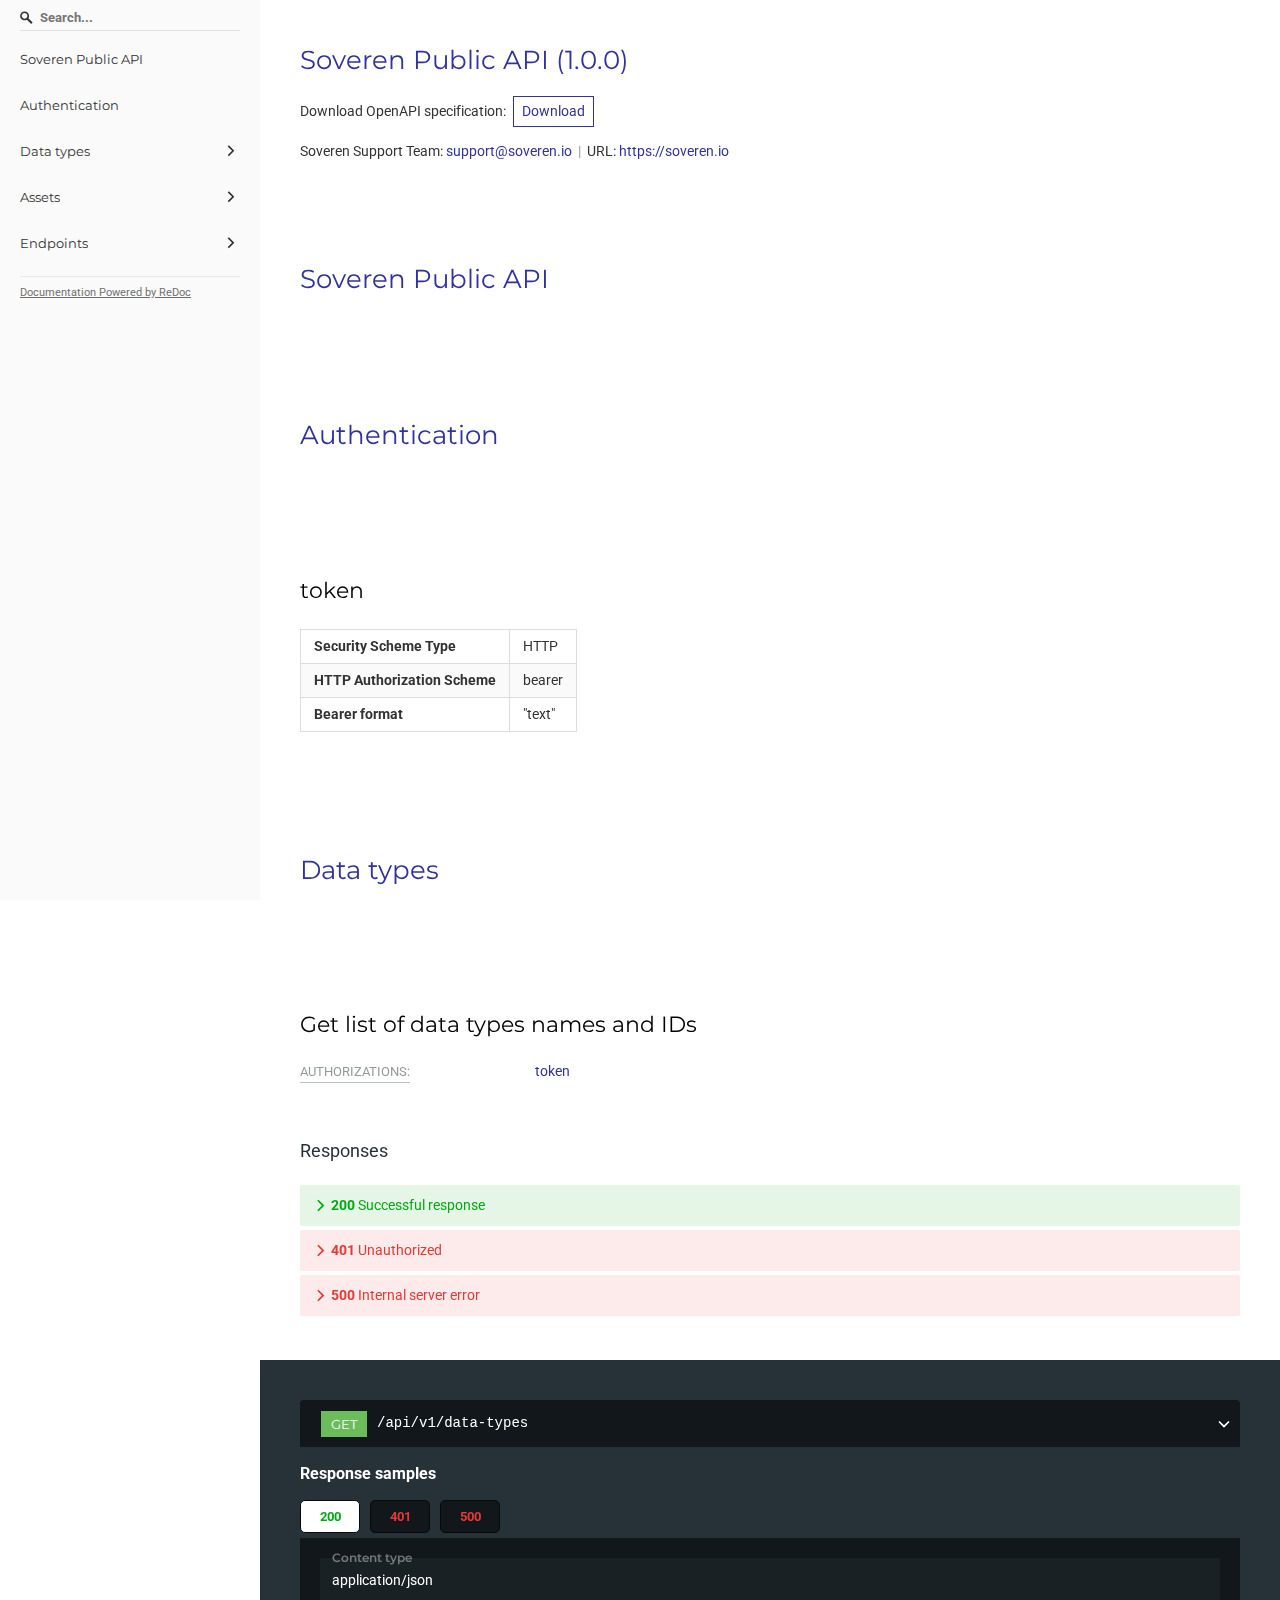
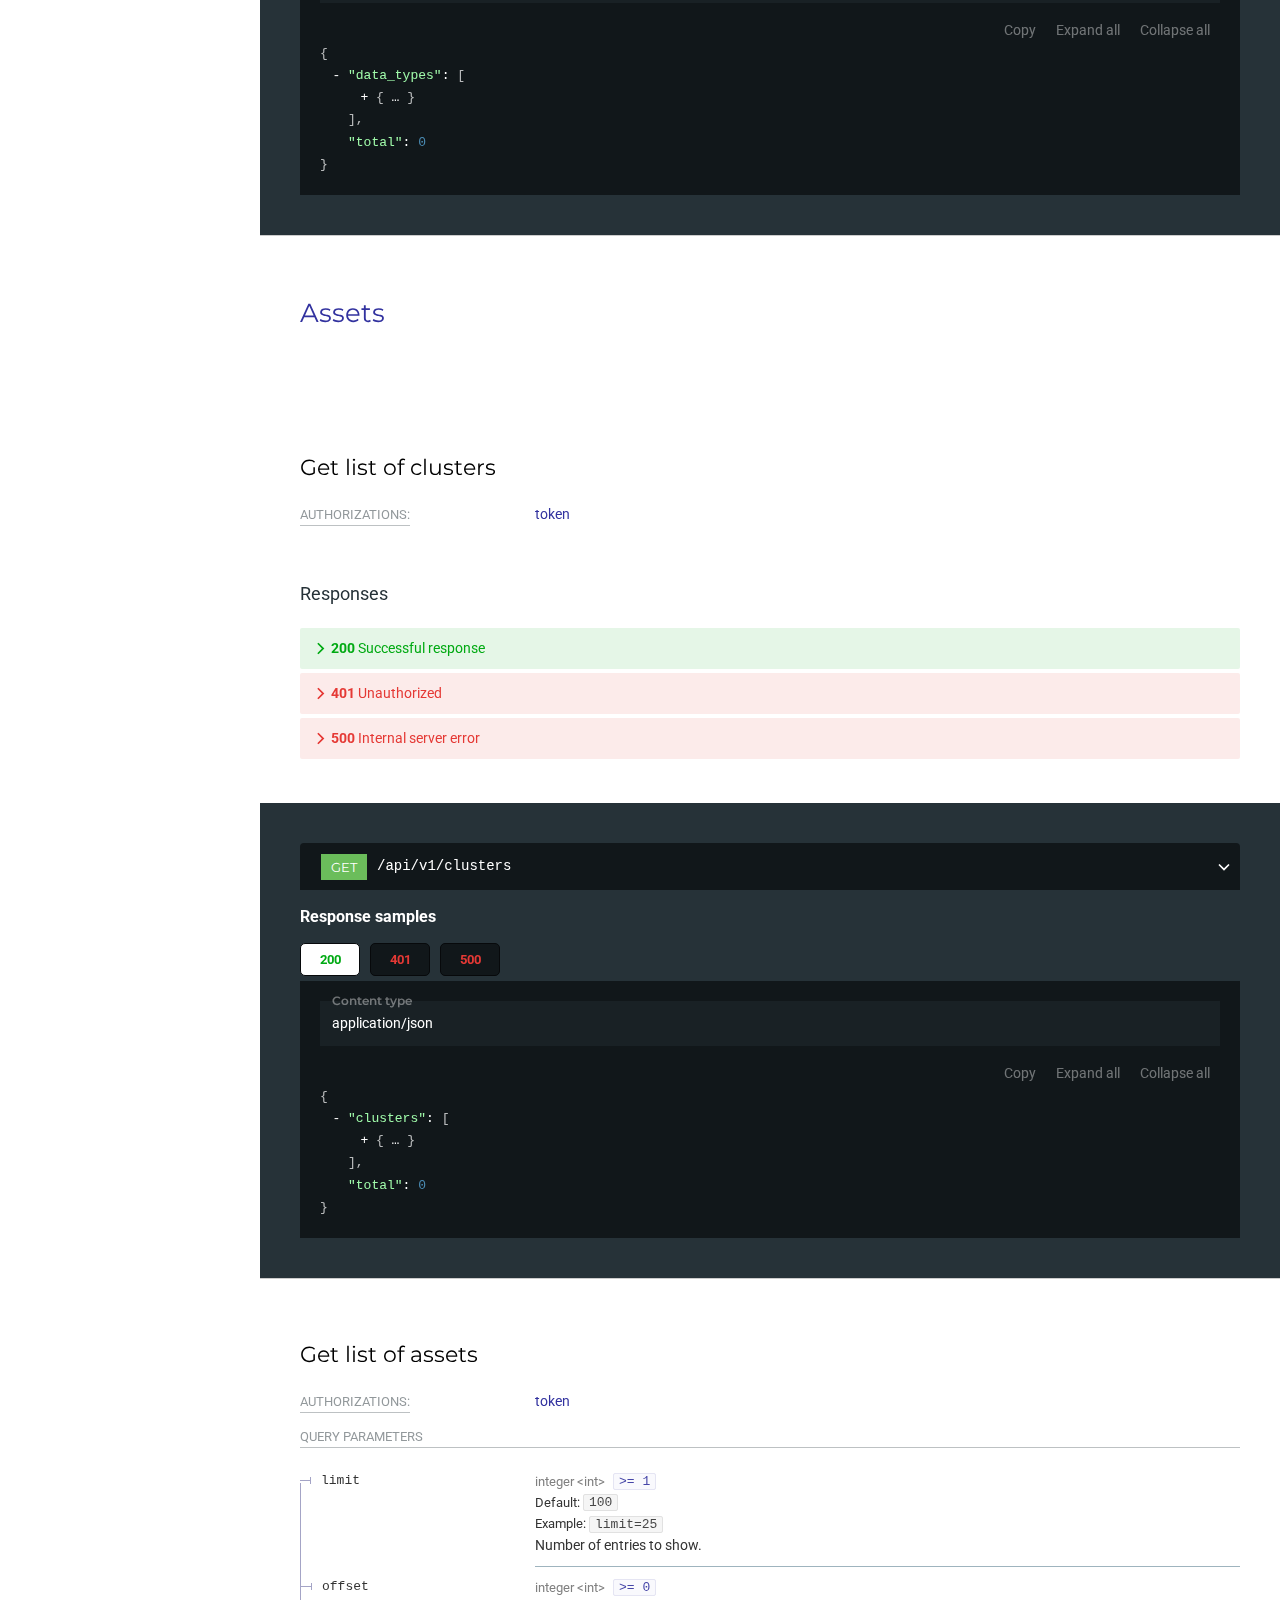
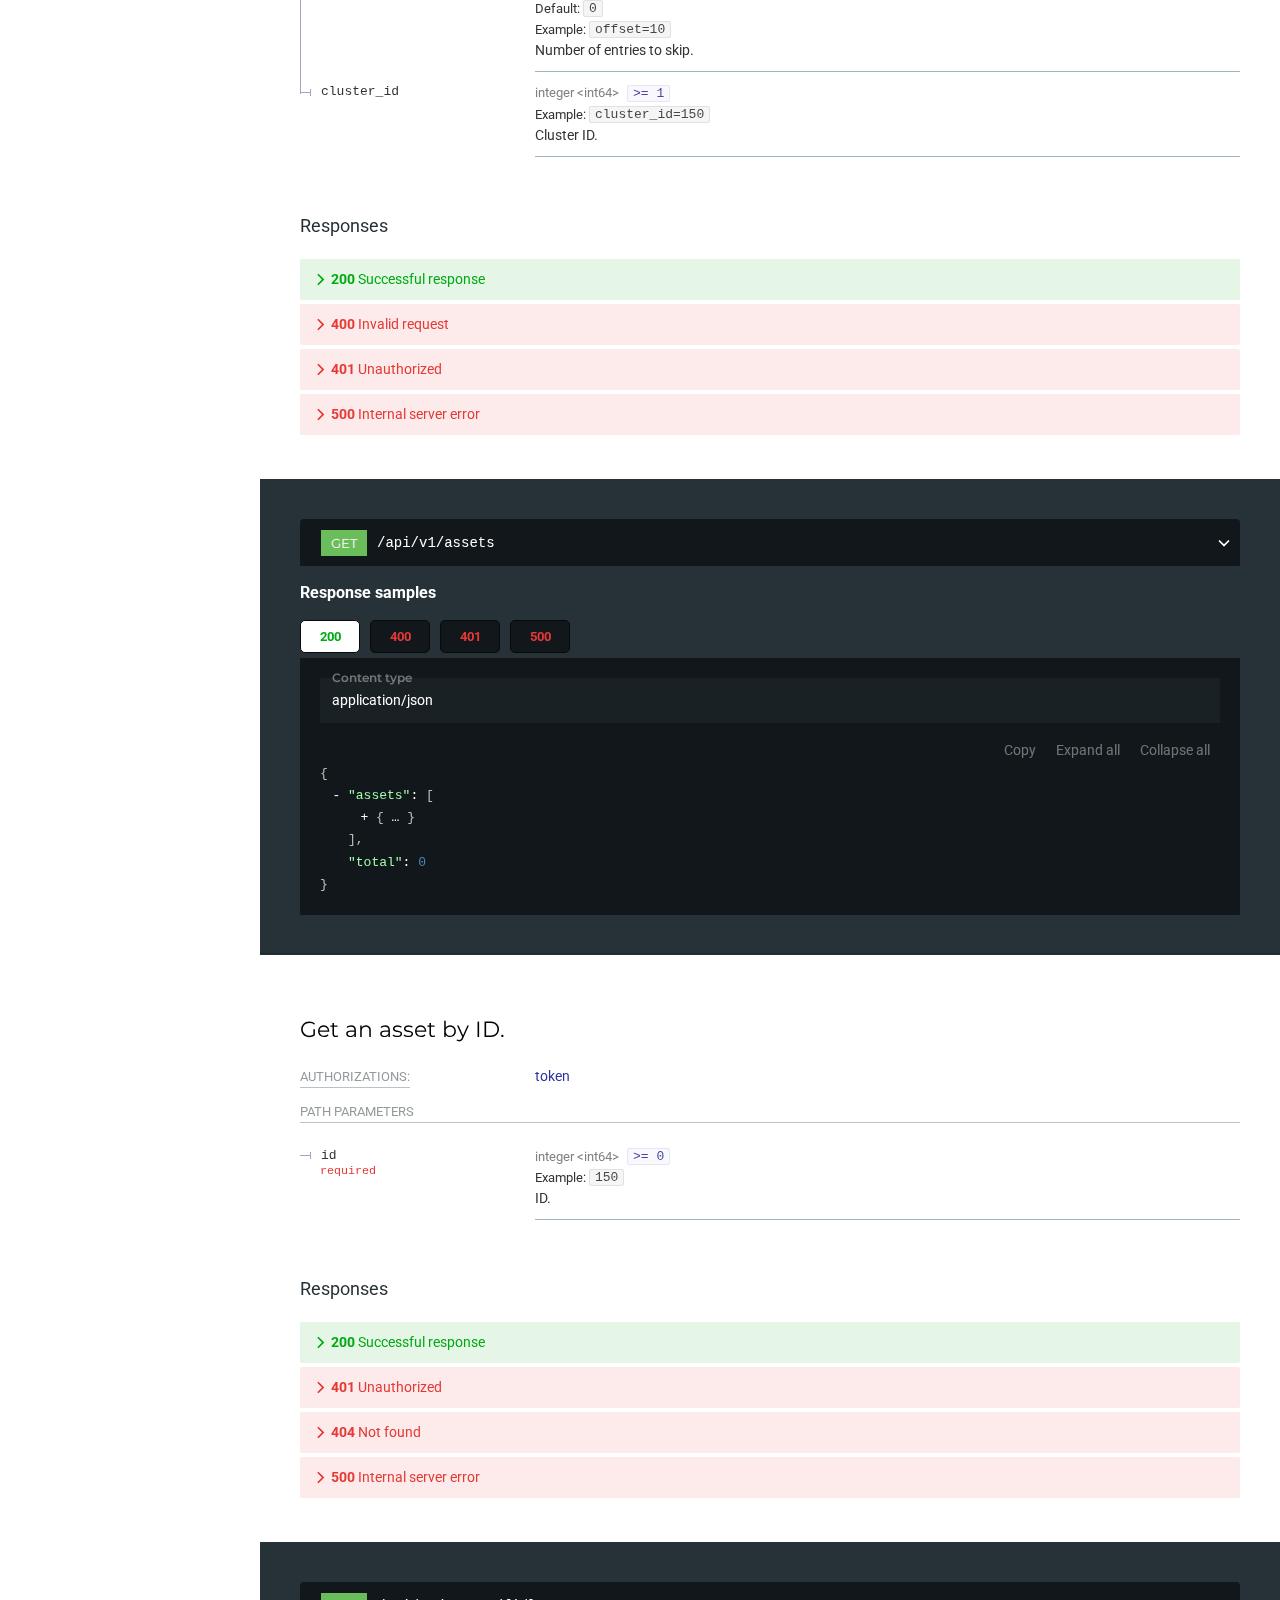
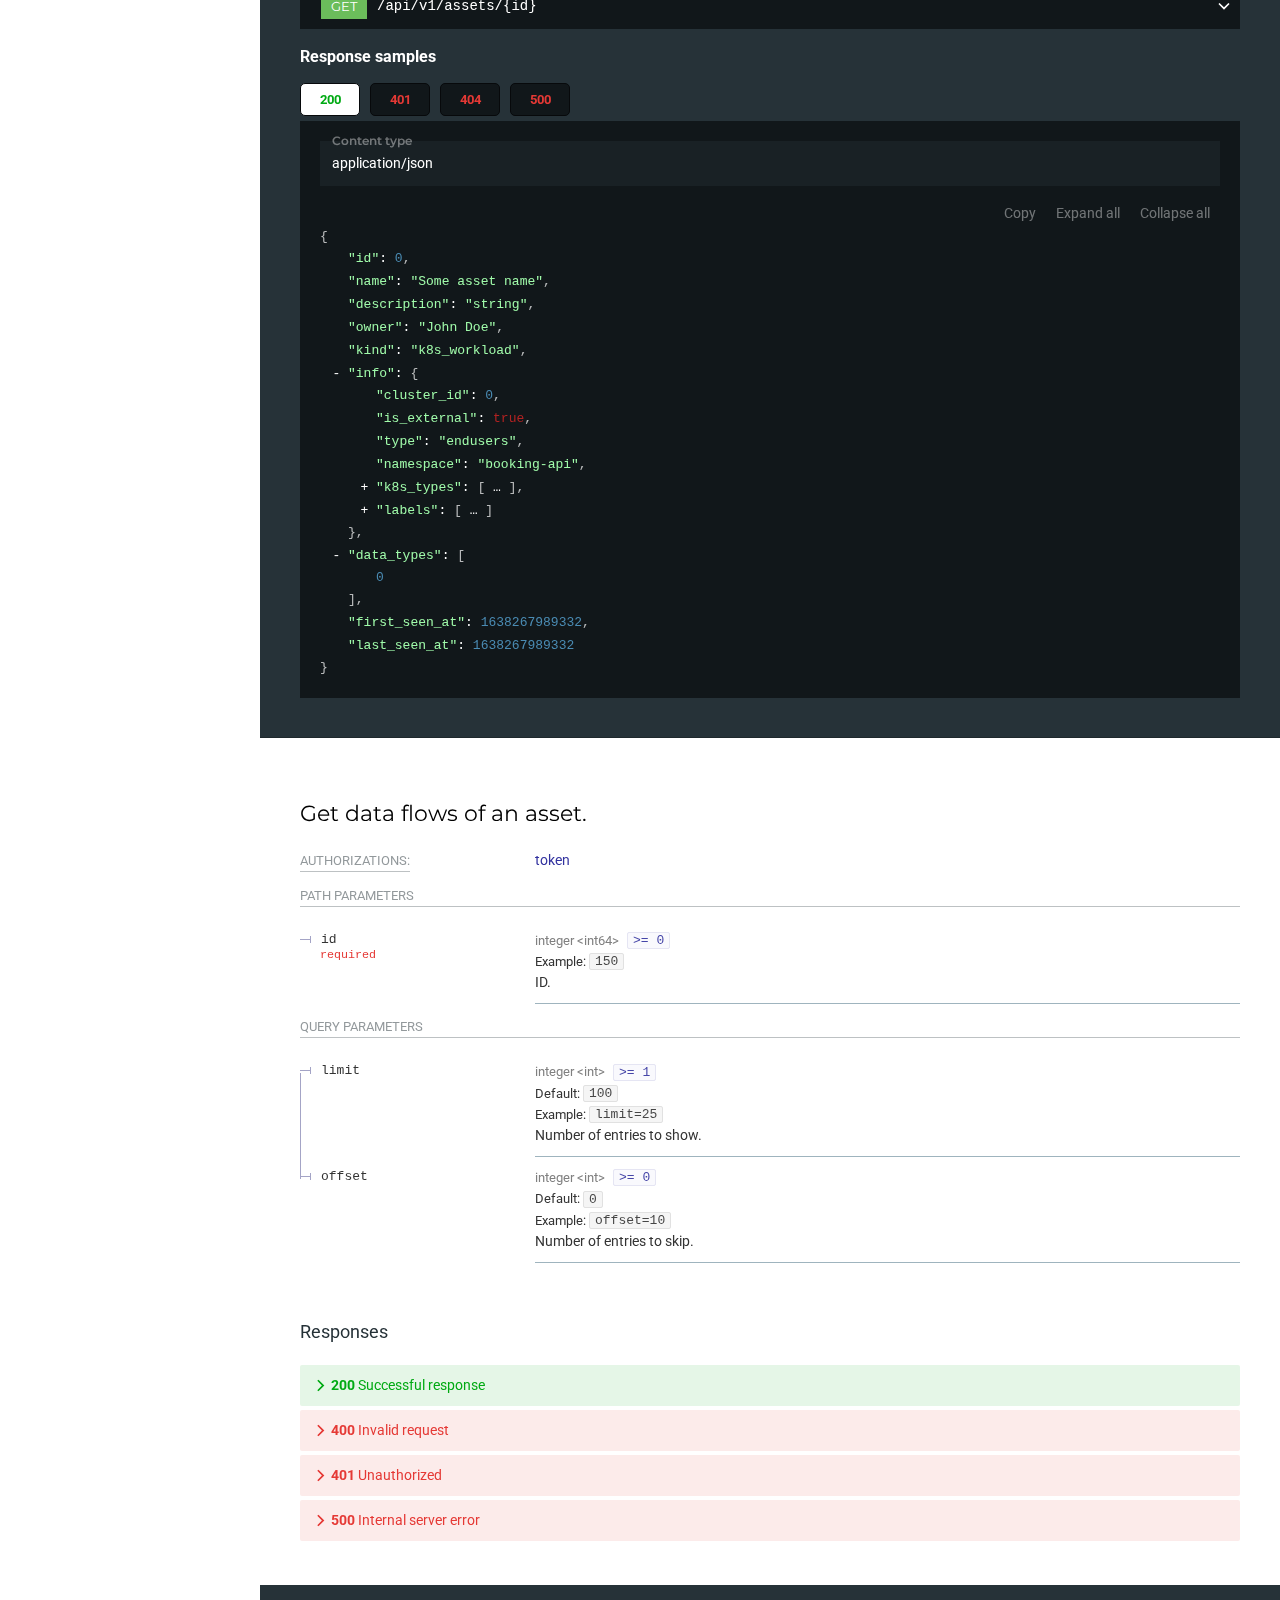
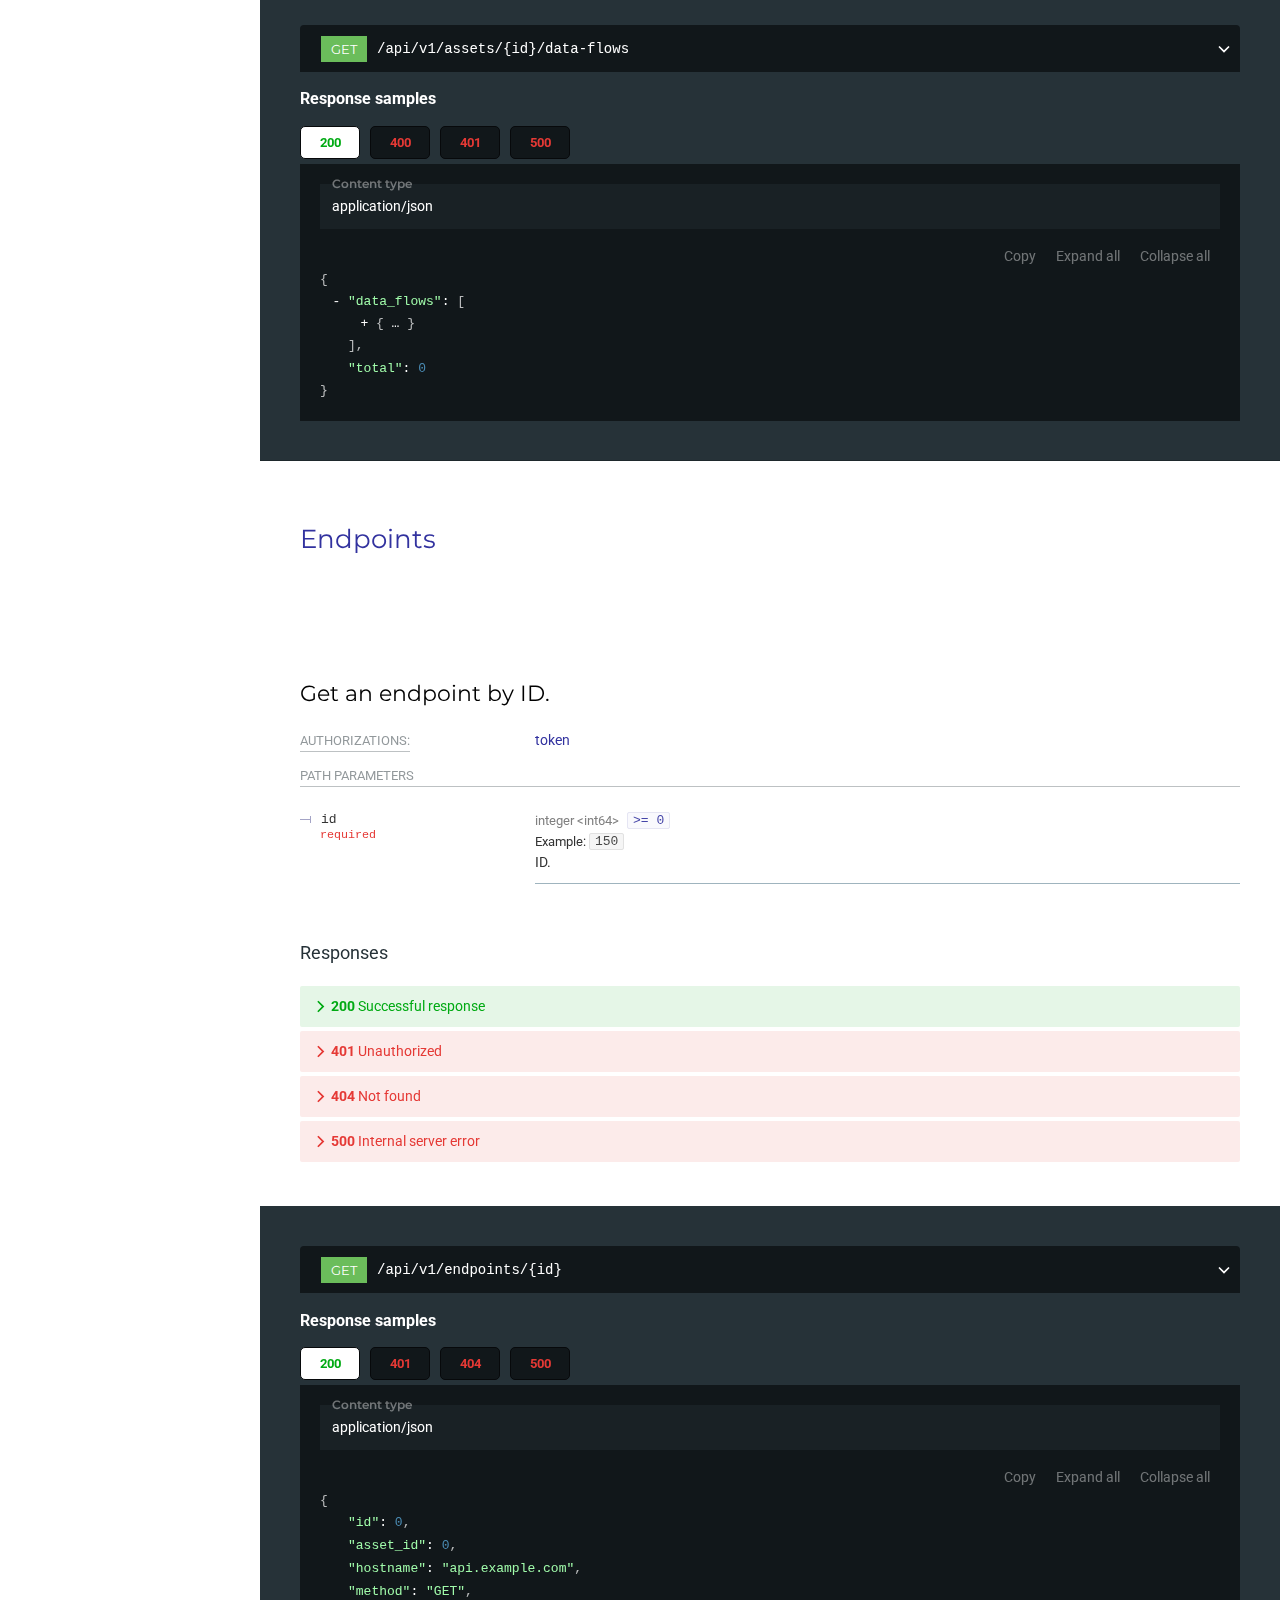
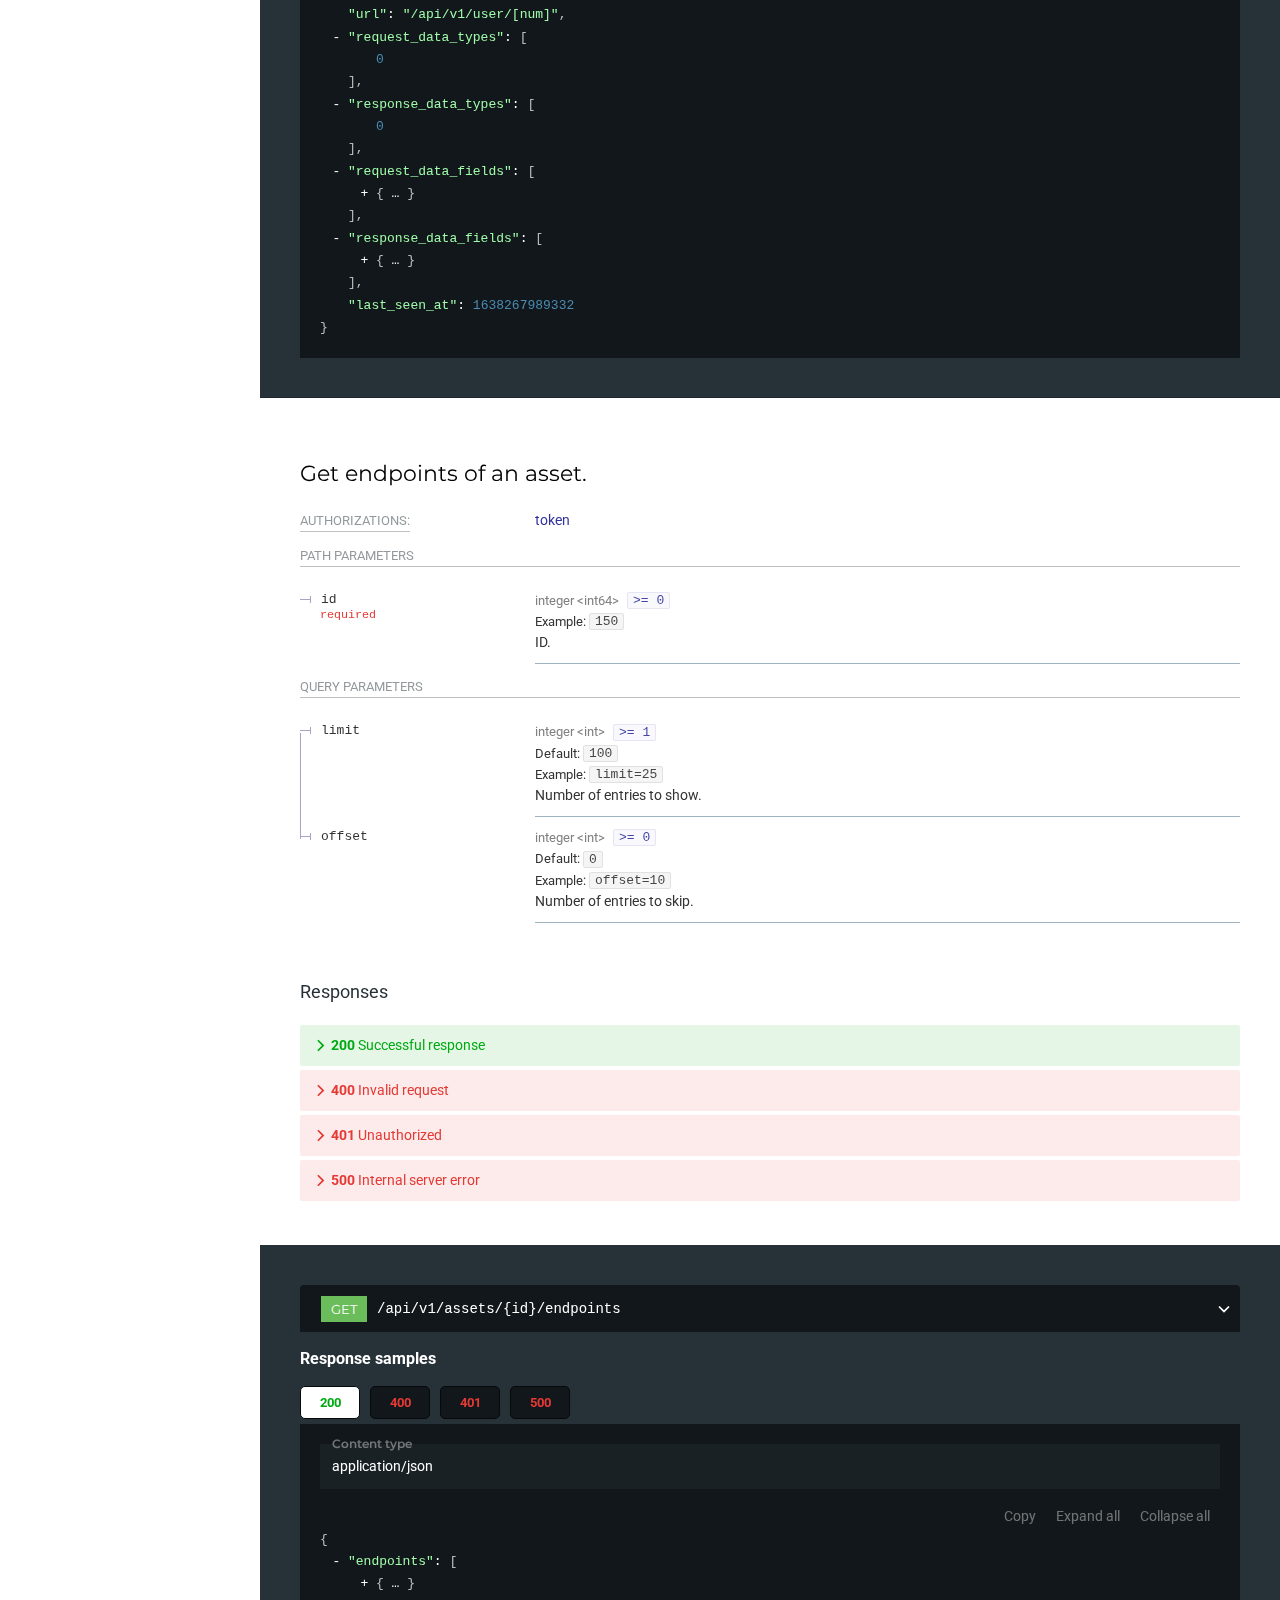
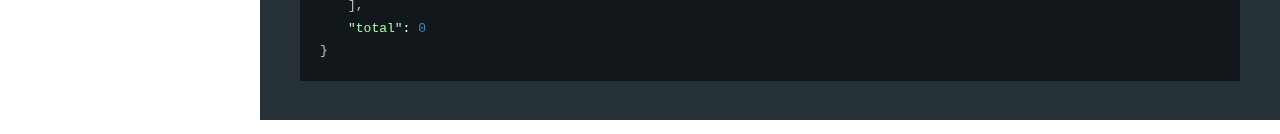
==== commit a62a16c6: "Update api docs 2023-10-10T11:07:22" ====
--- a/docs/integration/api/ref/index.html
+++ b/docs/integration/api/ref/index.html
@@ -331,13 +331,13 @@
 </span></div></div><div><div class="sc-kPVwWT byLrBg"><svg class="sc-jTzLTM jjozHG" version="1.1" viewBox="0 0 24 24" x="0" xmlns="http://www.w3.org/2000/svg" y="0"><polygon points="17.3 8.3 12 13.6 6.7 8.3 5.3 9.7 12 16.4 18.7 9.7 "></polygon></svg><strong>401<!-- --> </strong><span class="sc-jlyJG evvbxn"><p>Unauthorized</p>
 </span></div></div><div><div class="sc-kPVwWT byLrBg"><svg class="sc-jTzLTM jjozHG" version="1.1" viewBox="0 0 24 24" x="0" xmlns="http://www.w3.org/2000/svg" y="0"><polygon points="17.3 8.3 12 13.6 6.7 8.3 5.3 9.7 12 16.4 18.7 9.7 "></polygon></svg><strong>500<!-- --> </strong><span class="sc-jlyJG evvbxn"><p>Internal server error</p>
 </span></div></div></div></div><div class="sc-EHOje sc-bZQynM dtUibw"><div class="sc-kTUwUJ ldTMcP"><div class="sc-gxMtzJ dHLKeu"><span type="get" class="sc-dfVpRl jBjYbV http-verb get"> <!-- -->get</span> <span class="sc-dqBHgY iENVAs">/api/v1/assets</span><svg class="sc-jTzLTM OtKQc" style="margin-right:-25px" version="1.1" viewBox="0 0 24 24" x="0" xmlns="http://www.w3.org/2000/svg" y="0"><polygon points="17.3 8.3 12 13.6 6.7 8.3 5.3 9.7 12 16.4 18.7 9.7 "></polygon></svg></div><div class="sc-gzOgki lkvpfX"><div class="sc-iyvyFf eftLSo"><div class="sc-jWBwVP sc-iRbamj gDsWLk"><p>Production server.</p>
-</div><div><div class="sc-hwwEjo bwgXFh"><span>https://api.soveren.io</span>/api/v1/assets</div></div></div></div></div><div><h3 class="sc-gZMcBi kBWwoV"> Response samples </h3><div class="sc-eHgmQL irpqyy" data-tabs="true"><ul class="react-tabs__tab-list" role="tablist"><li class="tab-success react-tabs__tab--selected" role="tab" id="react-tabs-12" aria-selected="true" aria-disabled="false" aria-controls="react-tabs-13" tabindex="0">200</li><li class="tab-error" role="tab" id="react-tabs-14" aria-selected="false" aria-disabled="false" aria-controls="react-tabs-15">400</li><li class="tab-error" role="tab" id="react-tabs-16" aria-selected="false" aria-disabled="false" aria-controls="react-tabs-17">401</li><li class="tab-error" role="tab" id="react-tabs-18" aria-selected="false" aria-disabled="false" aria-controls="react-tabs-19">500</li></ul><div class="react-tabs__tab-panel react-tabs__tab-panel--selected" role="tabpanel" id="react-tabs-13" aria-labelledby="react-tabs-12"><div><div class="sc-eqIVtm ecxnvs"><span class="sc-dVhcbM dpMbau">Content type</span><div class="sc-fMiknA gzAoUb">application/json</div></div><div class="sc-gisBJw gwfZGU"><div class="sc-jhAzac kwGRVL"><div class="sc-brqgnP fCJmC"><span><div class="sc-gipzik gbTit">Copy</div></span><span> Expand all </span><span> Collapse all </span></div><div class="sc-jWBwVP jCgylq sc-fBuWsC kZHJcC"><div class="redoc-json"><code><div class="collapser"></div><span class="token punctuation">{</span><span class="ellipsis"></span><ul class="obj collapsible"><li><div class="hoverable "><span class="property token string">"assets"</span>: <div class="collapser"></div><span class="token punctuation">[</span><span class="ellipsis"></span><ul class="array collapsible"><li><div class="hoverable collapsed"><div class="collapser"></div><span class="token punctuation">{</span><span class="ellipsis"></span><ul class="obj collapsible"><li><div class="hoverable collapsed"><span class="property token string">"id"</span>: <span class="token number">0</span><span class="token punctuation">,</span></div></li><li><div class="hoverable collapsed"><span class="property token string">"name"</span>: <span class="token string">&quot;Some asset name&quot;</span><span class="token punctuation">,</span></div></li><li><div class="hoverable collapsed"><span class="property token string">"description"</span>: <span class="token string">&quot;string&quot;</span><span class="token punctuation">,</span></div></li><li><div class="hoverable collapsed"><span class="property token string">"owner"</span>: <span class="token string">&quot;John Doe&quot;</span><span class="token punctuation">,</span></div></li><li><div class="hoverable collapsed"><span class="property token string">"kind"</span>: <span class="token string">&quot;k8s_workload&quot;</span><span class="token punctuation">,</span></div></li><li><div class="hoverable collapsed"><span class="property token string">"info"</span>: <div class="collapser"></div><span class="token punctuation">{</span><span class="ellipsis"></span><ul class="obj collapsible"><li><div class="hoverable collapsed"><span class="property token string">"cluster_id"</span>: <span class="token number">0</span><span class="token punctuation">,</span></div></li><li><div class="hoverable collapsed"><span class="property token string">"is_external"</span>: <span class="token boolean">true</span><span class="token punctuation">,</span></div></li><li><div class="hoverable collapsed"><span class="property token string">"type"</span>: <span class="token string">&quot;endusers&quot;</span><span class="token punctuation">,</span></div></li><li><div class="hoverable collapsed"><span class="property token string">"namespace"</span>: <span class="token string">&quot;booking-api&quot;</span><span class="token punctuation">,</span></div></li><li><div class="hoverable collapsed"><span class="property token string">"k8s_types"</span>: <div class="collapser"></div><span class="token punctuation">[</span><span class="ellipsis"></span><ul class="array collapsible"><li><div class="hoverable collapsed"><span class="token string">&quot;LoadBalancer&quot;</span></div></li></ul><span class="token punctuation">]</span><span class="token punctuation">,</span></div></li><li><div class="hoverable collapsed"><span class="property token string">"labels"</span>: <div class="collapser"></div><span class="token punctuation">[</span><span class="ellipsis"></span><ul class="array collapsible"><li><div class="hoverable collapsed"><div class="collapser"></div><span class="token punctuation">{</span><span class="ellipsis"></span><ul class="obj collapsible"><li><div class="hoverable collapsed"><span class="property token string">"key"</span>: <span class="token string">&quot;app.kubernetes.io/name&quot;</span><span class="token punctuation">,</span></div></li><li><div class="hoverable collapsed"><span class="property token string">"value"</span>: <span class="token string">&quot;nginx&quot;</span></div></li></ul><span class="token punctuation">}</span></div></li></ul><span class="token punctuation">]</span></div></li></ul><span class="token punctuation">}</span><span class="token punctuation">,</span></div></li><li><div class="hoverable collapsed"><span class="property token string">"data_types"</span>: <div class="collapser"></div><span class="token punctuation">[</span><span class="ellipsis"></span><ul class="array collapsible"><li><div class="hoverable collapsed"><span class="token number">0</span></div></li></ul><span class="token punctuation">]</span><span class="token punctuation">,</span></div></li><li><div class="hoverable collapsed"><span class="property token string">"created_at"</span>: <span class="token number">1638267989332</span><span class="token punctuation">,</span></div></li><li><div class="hoverable collapsed"><span class="property token string">"last_seen_at"</span>: <span class="token number">1638267989332</span></div></li></ul><span class="token punctuation">}</span></div></li></ul><span class="token punctuation">]</span><span class="token punctuation">,</span></div></li><li><div class="hoverable "><span class="property token string">"total"</span>: <span class="token number">0</span></div></li></ul><span class="token punctuation">}</span></code></div></div></div></div></div></div><div class="react-tabs__tab-panel" role="tabpanel" id="react-tabs-15" aria-labelledby="react-tabs-14"></div><div class="react-tabs__tab-panel" role="tabpanel" id="react-tabs-17" aria-labelledby="react-tabs-16"></div><div class="react-tabs__tab-panel" role="tabpanel" id="react-tabs-19" aria-labelledby="react-tabs-18"></div></div></div></div></div></div><div id="operation/get-asset" data-section-id="operation/get-asset" class="sc-ifAKCX hiuczA"><div class="sc-gzVnrw sc-ibxdXY bSFXlp"><div class="sc-bxivhb cjtbAK"><h2 class="sc-dnqmqq ioYTqA"><a class="sc-VigVT kGvRyb" href="#operation/get-asset"></a>Get an asset by ID.<!-- --> </h2><div class="sc-jtRfpW geWpKA"><div class="sc-lhVmIH dVvUxe"><h5 class="sc-gqjmRU sc-elJkPf jGRUDj">Authorizations: </h5></div><div class="sc-bYSBpT fKHsnH"><span class="sc-btzYZH hQBRTt"><span class="sc-jwKygS bnFPhO"><a href="#section/Authentication/token">token</a></span></span></div></div><div><h5 class="sc-gqjmRU LiUBH">path<!-- --> Parameters</h5><table class="sc-dxgOiQ eCjbJc"><tbody><tr class="last undefined"><td class="sc-cSHVUG sc-chPdSV bIrgla" kind="field" title="id"><span class="sc-kGXeez bcLONg"></span>id<div class="sc-ksYbfQ sc-hmzhuo jsTAxL"> required </div></td><td class="sc-kgoBCf kGwPhO"><div><div><span class="sc-cHGsZl sc-TOsTZ fKyGWc"></span><span class="sc-cHGsZl sc-kgAjT hqYVjx">integer</span><span class="sc-cHGsZl sc-kgAjT hqYVjx"> <!-- -->&lt;<!-- -->int64<!-- -->&gt;<!-- --> </span><span> <span class="sc-cHGsZl sc-jqCOkK beUper"> <!-- -->&gt;= 0<!-- --> </span></span></div> <div><span class="sc-cHGsZl lpeYvY"> <!-- -->Example:<!-- --> </span> <span class="sc-cHGsZl sc-jbKcbu bMfIUD">150</span></div><div><div class="sc-jWBwVP sc-iRbamj gDsWLk"><p>ID.</p>
+</div><div><div class="sc-hwwEjo bwgXFh"><span>https://api.soveren.io</span>/api/v1/assets</div></div></div></div></div><div><h3 class="sc-gZMcBi kBWwoV"> Response samples </h3><div class="sc-eHgmQL irpqyy" data-tabs="true"><ul class="react-tabs__tab-list" role="tablist"><li class="tab-success react-tabs__tab--selected" role="tab" id="react-tabs-12" aria-selected="true" aria-disabled="false" aria-controls="react-tabs-13" tabindex="0">200</li><li class="tab-error" role="tab" id="react-tabs-14" aria-selected="false" aria-disabled="false" aria-controls="react-tabs-15">400</li><li class="tab-error" role="tab" id="react-tabs-16" aria-selected="false" aria-disabled="false" aria-controls="react-tabs-17">401</li><li class="tab-error" role="tab" id="react-tabs-18" aria-selected="false" aria-disabled="false" aria-controls="react-tabs-19">500</li></ul><div class="react-tabs__tab-panel react-tabs__tab-panel--selected" role="tabpanel" id="react-tabs-13" aria-labelledby="react-tabs-12"><div><div class="sc-eqIVtm ecxnvs"><span class="sc-dVhcbM dpMbau">Content type</span><div class="sc-fMiknA gzAoUb">application/json</div></div><div class="sc-gisBJw gwfZGU"><div class="sc-jhAzac kwGRVL"><div class="sc-brqgnP fCJmC"><span><div class="sc-gipzik gbTit">Copy</div></span><span> Expand all </span><span> Collapse all </span></div><div class="sc-jWBwVP jCgylq sc-fBuWsC kZHJcC"><div class="redoc-json"><code><div class="collapser"></div><span class="token punctuation">{</span><span class="ellipsis"></span><ul class="obj collapsible"><li><div class="hoverable "><span class="property token string">"assets"</span>: <div class="collapser"></div><span class="token punctuation">[</span><span class="ellipsis"></span><ul class="array collapsible"><li><div class="hoverable collapsed"><div class="collapser"></div><span class="token punctuation">{</span><span class="ellipsis"></span><ul class="obj collapsible"><li><div class="hoverable collapsed"><span class="property token string">"id"</span>: <span class="token number">0</span><span class="token punctuation">,</span></div></li><li><div class="hoverable collapsed"><span class="property token string">"name"</span>: <span class="token string">&quot;Some asset name&quot;</span><span class="token punctuation">,</span></div></li><li><div class="hoverable collapsed"><span class="property token string">"description"</span>: <span class="token string">&quot;string&quot;</span><span class="token punctuation">,</span></div></li><li><div class="hoverable collapsed"><span class="property token string">"owner"</span>: <span class="token string">&quot;John Doe&quot;</span><span class="token punctuation">,</span></div></li><li><div class="hoverable collapsed"><span class="property token string">"kind"</span>: <span class="token string">&quot;k8s_workload&quot;</span><span class="token punctuation">,</span></div></li><li><div class="hoverable collapsed"><span class="property token string">"info"</span>: <div class="collapser"></div><span class="token punctuation">{</span><span class="ellipsis"></span><ul class="obj collapsible"><li><div class="hoverable collapsed"><span class="property token string">"cluster_id"</span>: <span class="token number">0</span><span class="token punctuation">,</span></div></li><li><div class="hoverable collapsed"><span class="property token string">"is_external"</span>: <span class="token boolean">true</span><span class="token punctuation">,</span></div></li><li><div class="hoverable collapsed"><span class="property token string">"type"</span>: <span class="token string">&quot;endusers&quot;</span><span class="token punctuation">,</span></div></li><li><div class="hoverable collapsed"><span class="property token string">"namespace"</span>: <span class="token string">&quot;booking-api&quot;</span><span class="token punctuation">,</span></div></li><li><div class="hoverable collapsed"><span class="property token string">"k8s_types"</span>: <div class="collapser"></div><span class="token punctuation">[</span><span class="ellipsis"></span><ul class="array collapsible"><li><div class="hoverable collapsed"><span class="token string">&quot;LoadBalancer&quot;</span></div></li></ul><span class="token punctuation">]</span><span class="token punctuation">,</span></div></li><li><div class="hoverable collapsed"><span class="property token string">"labels"</span>: <div class="collapser"></div><span class="token punctuation">[</span><span class="ellipsis"></span><ul class="array collapsible"><li><div class="hoverable collapsed"><div class="collapser"></div><span class="token punctuation">{</span><span class="ellipsis"></span><ul class="obj collapsible"><li><div class="hoverable collapsed"><span class="property token string">"key"</span>: <span class="token string">&quot;app.kubernetes.io/name&quot;</span><span class="token punctuation">,</span></div></li><li><div class="hoverable collapsed"><span class="property token string">"value"</span>: <span class="token string">&quot;nginx&quot;</span></div></li></ul><span class="token punctuation">}</span></div></li></ul><span class="token punctuation">]</span></div></li></ul><span class="token punctuation">}</span><span class="token punctuation">,</span></div></li><li><div class="hoverable collapsed"><span class="property token string">"data_types"</span>: <div class="collapser"></div><span class="token punctuation">[</span><span class="ellipsis"></span><ul class="array collapsible"><li><div class="hoverable collapsed"><span class="token number">0</span></div></li></ul><span class="token punctuation">]</span><span class="token punctuation">,</span></div></li><li><div class="hoverable collapsed"><span class="property token string">"first_seen_at"</span>: <span class="token number">1638267989332</span><span class="token punctuation">,</span></div></li><li><div class="hoverable collapsed"><span class="property token string">"last_seen_at"</span>: <span class="token number">1638267989332</span></div></li></ul><span class="token punctuation">}</span></div></li></ul><span class="token punctuation">]</span><span class="token punctuation">,</span></div></li><li><div class="hoverable "><span class="property token string">"total"</span>: <span class="token number">0</span></div></li></ul><span class="token punctuation">}</span></code></div></div></div></div></div></div><div class="react-tabs__tab-panel" role="tabpanel" id="react-tabs-15" aria-labelledby="react-tabs-14"></div><div class="react-tabs__tab-panel" role="tabpanel" id="react-tabs-17" aria-labelledby="react-tabs-16"></div><div class="react-tabs__tab-panel" role="tabpanel" id="react-tabs-19" aria-labelledby="react-tabs-18"></div></div></div></div></div></div><div id="operation/get-asset" data-section-id="operation/get-asset" class="sc-ifAKCX hiuczA"><div class="sc-gzVnrw sc-ibxdXY bSFXlp"><div class="sc-bxivhb cjtbAK"><h2 class="sc-dnqmqq ioYTqA"><a class="sc-VigVT kGvRyb" href="#operation/get-asset"></a>Get an asset by ID.<!-- --> </h2><div class="sc-jtRfpW geWpKA"><div class="sc-lhVmIH dVvUxe"><h5 class="sc-gqjmRU sc-elJkPf jGRUDj">Authorizations: </h5></div><div class="sc-bYSBpT fKHsnH"><span class="sc-btzYZH hQBRTt"><span class="sc-jwKygS bnFPhO"><a href="#section/Authentication/token">token</a></span></span></div></div><div><h5 class="sc-gqjmRU LiUBH">path<!-- --> Parameters</h5><table class="sc-dxgOiQ eCjbJc"><tbody><tr class="last undefined"><td class="sc-cSHVUG sc-chPdSV bIrgla" kind="field" title="id"><span class="sc-kGXeez bcLONg"></span>id<div class="sc-ksYbfQ sc-hmzhuo jsTAxL"> required </div></td><td class="sc-kgoBCf kGwPhO"><div><div><span class="sc-cHGsZl sc-TOsTZ fKyGWc"></span><span class="sc-cHGsZl sc-kgAjT hqYVjx">integer</span><span class="sc-cHGsZl sc-kgAjT hqYVjx"> <!-- -->&lt;<!-- -->int64<!-- -->&gt;<!-- --> </span><span> <span class="sc-cHGsZl sc-jqCOkK beUper"> <!-- -->&gt;= 0<!-- --> </span></span></div> <div><span class="sc-cHGsZl lpeYvY"> <!-- -->Example:<!-- --> </span> <span class="sc-cHGsZl sc-jbKcbu bMfIUD">150</span></div><div><div class="sc-jWBwVP sc-iRbamj gDsWLk"><p>ID.</p>
 </div></div></div></td></tr></tbody></table></div><div><h3 class="sc-eXEjpC espozG"> Responses </h3><div><div class="sc-kPVwWT fDvFMp"><svg class="sc-jTzLTM NifDa" version="1.1" viewBox="0 0 24 24" x="0" xmlns="http://www.w3.org/2000/svg" y="0"><polygon points="17.3 8.3 12 13.6 6.7 8.3 5.3 9.7 12 16.4 18.7 9.7 "></polygon></svg><strong>200<!-- --> </strong><span class="sc-jlyJG evvbxn"><p>Successful response</p>
 </span></div></div><div><div class="sc-kPVwWT byLrBg"><svg class="sc-jTzLTM jjozHG" version="1.1" viewBox="0 0 24 24" x="0" xmlns="http://www.w3.org/2000/svg" y="0"><polygon points="17.3 8.3 12 13.6 6.7 8.3 5.3 9.7 12 16.4 18.7 9.7 "></polygon></svg><strong>401<!-- --> </strong><span class="sc-jlyJG evvbxn"><p>Unauthorized</p>
 </span></div></div><div><div class="sc-kPVwWT byLrBg"><svg class="sc-jTzLTM jjozHG" version="1.1" viewBox="0 0 24 24" x="0" xmlns="http://www.w3.org/2000/svg" y="0"><polygon points="17.3 8.3 12 13.6 6.7 8.3 5.3 9.7 12 16.4 18.7 9.7 "></polygon></svg><strong>404<!-- --> </strong><span class="sc-jlyJG evvbxn"><p>Not found</p>
 </span></div></div><div><div class="sc-kPVwWT byLrBg"><svg class="sc-jTzLTM jjozHG" version="1.1" viewBox="0 0 24 24" x="0" xmlns="http://www.w3.org/2000/svg" y="0"><polygon points="17.3 8.3 12 13.6 6.7 8.3 5.3 9.7 12 16.4 18.7 9.7 "></polygon></svg><strong>500<!-- --> </strong><span class="sc-jlyJG evvbxn"><p>Internal server error</p>
 </span></div></div></div></div><div class="sc-EHOje sc-bZQynM dtUibw"><div class="sc-kTUwUJ ldTMcP"><div class="sc-gxMtzJ dHLKeu"><span type="get" class="sc-dfVpRl jBjYbV http-verb get"> <!-- -->get</span> <span class="sc-dqBHgY iENVAs">/api/v1/assets/{id}</span><svg class="sc-jTzLTM OtKQc" style="margin-right:-25px" version="1.1" viewBox="0 0 24 24" x="0" xmlns="http://www.w3.org/2000/svg" y="0"><polygon points="17.3 8.3 12 13.6 6.7 8.3 5.3 9.7 12 16.4 18.7 9.7 "></polygon></svg></div><div class="sc-gzOgki lkvpfX"><div class="sc-iyvyFf eftLSo"><div class="sc-jWBwVP sc-iRbamj gDsWLk"><p>Production server.</p>
-</div><div><div class="sc-hwwEjo bwgXFh"><span>https://api.soveren.io</span>/api/v1/assets/{id}</div></div></div></div></div><div><h3 class="sc-gZMcBi kBWwoV"> Response samples </h3><div class="sc-eHgmQL irpqyy" data-tabs="true"><ul class="react-tabs__tab-list" role="tablist"><li class="tab-success react-tabs__tab--selected" role="tab" id="react-tabs-20" aria-selected="true" aria-disabled="false" aria-controls="react-tabs-21" tabindex="0">200</li><li class="tab-error" role="tab" id="react-tabs-22" aria-selected="false" aria-disabled="false" aria-controls="react-tabs-23">401</li><li class="tab-error" role="tab" id="react-tabs-24" aria-selected="false" aria-disabled="false" aria-controls="react-tabs-25">404</li><li class="tab-error" role="tab" id="react-tabs-26" aria-selected="false" aria-disabled="false" aria-controls="react-tabs-27">500</li></ul><div class="react-tabs__tab-panel react-tabs__tab-panel--selected" role="tabpanel" id="react-tabs-21" aria-labelledby="react-tabs-20"><div><div class="sc-eqIVtm ecxnvs"><span class="sc-dVhcbM dpMbau">Content type</span><div class="sc-fMiknA gzAoUb">application/json</div></div><div class="sc-gisBJw gwfZGU"><div class="sc-jhAzac kwGRVL"><div class="sc-brqgnP fCJmC"><span><div class="sc-gipzik gbTit">Copy</div></span><span> Expand all </span><span> Collapse all </span></div><div class="sc-jWBwVP jCgylq sc-fBuWsC kZHJcC"><div class="redoc-json"><code><div class="collapser"></div><span class="token punctuation">{</span><span class="ellipsis"></span><ul class="obj collapsible"><li><div class="hoverable "><span class="property token string">"id"</span>: <span class="token number">0</span><span class="token punctuation">,</span></div></li><li><div class="hoverable "><span class="property token string">"name"</span>: <span class="token string">&quot;Some asset name&quot;</span><span class="token punctuation">,</span></div></li><li><div class="hoverable "><span class="property token string">"description"</span>: <span class="token string">&quot;string&quot;</span><span class="token punctuation">,</span></div></li><li><div class="hoverable "><span class="property token string">"owner"</span>: <span class="token string">&quot;John Doe&quot;</span><span class="token punctuation">,</span></div></li><li><div class="hoverable "><span class="property token string">"kind"</span>: <span class="token string">&quot;k8s_workload&quot;</span><span class="token punctuation">,</span></div></li><li><div class="hoverable "><span class="property token string">"info"</span>: <div class="collapser"></div><span class="token punctuation">{</span><span class="ellipsis"></span><ul class="obj collapsible"><li><div class="hoverable collapsed"><span class="property token string">"cluster_id"</span>: <span class="token number">0</span><span class="token punctuation">,</span></div></li><li><div class="hoverable collapsed"><span class="property token string">"is_external"</span>: <span class="token boolean">true</span><span class="token punctuation">,</span></div></li><li><div class="hoverable collapsed"><span class="property token string">"type"</span>: <span class="token string">&quot;endusers&quot;</span><span class="token punctuation">,</span></div></li><li><div class="hoverable collapsed"><span class="property token string">"namespace"</span>: <span class="token string">&quot;booking-api&quot;</span><span class="token punctuation">,</span></div></li><li><div class="hoverable collapsed"><span class="property token string">"k8s_types"</span>: <div class="collapser"></div><span class="token punctuation">[</span><span class="ellipsis"></span><ul class="array collapsible"><li><div class="hoverable collapsed"><span class="token string">&quot;LoadBalancer&quot;</span></div></li></ul><span class="token punctuation">]</span><span class="token punctuation">,</span></div></li><li><div class="hoverable collapsed"><span class="property token string">"labels"</span>: <div class="collapser"></div><span class="token punctuation">[</span><span class="ellipsis"></span><ul class="array collapsible"><li><div class="hoverable collapsed"><div class="collapser"></div><span class="token punctuation">{</span><span class="ellipsis"></span><ul class="obj collapsible"><li><div class="hoverable collapsed"><span class="property token string">"key"</span>: <span class="token string">&quot;app.kubernetes.io/name&quot;</span><span class="token punctuation">,</span></div></li><li><div class="hoverable collapsed"><span class="property token string">"value"</span>: <span class="token string">&quot;nginx&quot;</span></div></li></ul><span class="token punctuation">}</span></div></li></ul><span class="token punctuation">]</span></div></li></ul><span class="token punctuation">}</span><span class="token punctuation">,</span></div></li><li><div class="hoverable "><span class="property token string">"data_types"</span>: <div class="collapser"></div><span class="token punctuation">[</span><span class="ellipsis"></span><ul class="array collapsible"><li><div class="hoverable collapsed"><span class="token number">0</span></div></li></ul><span class="token punctuation">]</span><span class="token punctuation">,</span></div></li><li><div class="hoverable "><span class="property token string">"created_at"</span>: <span class="token number">1638267989332</span><span class="token punctuation">,</span></div></li><li><div class="hoverable "><span class="property token string">"last_seen_at"</span>: <span class="token number">1638267989332</span></div></li></ul><span class="token punctuation">}</span></code></div></div></div></div></div></div><div class="react-tabs__tab-panel" role="tabpanel" id="react-tabs-23" aria-labelledby="react-tabs-22"></div><div class="react-tabs__tab-panel" role="tabpanel" id="react-tabs-25" aria-labelledby="react-tabs-24"></div><div class="react-tabs__tab-panel" role="tabpanel" id="react-tabs-27" aria-labelledby="react-tabs-26"></div></div></div></div></div></div><div id="operation/get-asset-data-flows" data-section-id="operation/get-asset-data-flows" class="sc-ifAKCX hiuczA"><div class="sc-gzVnrw sc-ibxdXY bSFXlp"><div class="sc-bxivhb cjtbAK"><h2 class="sc-dnqmqq ioYTqA"><a class="sc-VigVT kGvRyb" href="#operation/get-asset-data-flows"></a>Get data flows of an asset.<!-- --> </h2><div class="sc-jtRfpW geWpKA"><div class="sc-lhVmIH dVvUxe"><h5 class="sc-gqjmRU sc-elJkPf jGRUDj">Authorizations: </h5></div><div class="sc-bYSBpT fKHsnH"><span class="sc-btzYZH hQBRTt"><span class="sc-jwKygS bnFPhO"><a href="#section/Authentication/token">token</a></span></span></div></div><div><h5 class="sc-gqjmRU LiUBH">path<!-- --> Parameters</h5><table class="sc-dxgOiQ eCjbJc"><tbody><tr class="last undefined"><td class="sc-cSHVUG sc-chPdSV bIrgla" kind="field" title="id"><span class="sc-kGXeez bcLONg"></span>id<div class="sc-ksYbfQ sc-hmzhuo jsTAxL"> required </div></td><td class="sc-kgoBCf kGwPhO"><div><div><span class="sc-cHGsZl sc-TOsTZ fKyGWc"></span><span class="sc-cHGsZl sc-kgAjT hqYVjx">integer</span><span class="sc-cHGsZl sc-kgAjT hqYVjx"> <!-- -->&lt;<!-- -->int64<!-- -->&gt;<!-- --> </span><span> <span class="sc-cHGsZl sc-jqCOkK beUper"> <!-- -->&gt;= 0<!-- --> </span></span></div> <div><span class="sc-cHGsZl lpeYvY"> <!-- -->Example:<!-- --> </span> <span class="sc-cHGsZl sc-jbKcbu bMfIUD">150</span></div><div><div class="sc-jWBwVP sc-iRbamj gDsWLk"><p>ID.</p>
+</div><div><div class="sc-hwwEjo bwgXFh"><span>https://api.soveren.io</span>/api/v1/assets/{id}</div></div></div></div></div><div><h3 class="sc-gZMcBi kBWwoV"> Response samples </h3><div class="sc-eHgmQL irpqyy" data-tabs="true"><ul class="react-tabs__tab-list" role="tablist"><li class="tab-success react-tabs__tab--selected" role="tab" id="react-tabs-20" aria-selected="true" aria-disabled="false" aria-controls="react-tabs-21" tabindex="0">200</li><li class="tab-error" role="tab" id="react-tabs-22" aria-selected="false" aria-disabled="false" aria-controls="react-tabs-23">401</li><li class="tab-error" role="tab" id="react-tabs-24" aria-selected="false" aria-disabled="false" aria-controls="react-tabs-25">404</li><li class="tab-error" role="tab" id="react-tabs-26" aria-selected="false" aria-disabled="false" aria-controls="react-tabs-27">500</li></ul><div class="react-tabs__tab-panel react-tabs__tab-panel--selected" role="tabpanel" id="react-tabs-21" aria-labelledby="react-tabs-20"><div><div class="sc-eqIVtm ecxnvs"><span class="sc-dVhcbM dpMbau">Content type</span><div class="sc-fMiknA gzAoUb">application/json</div></div><div class="sc-gisBJw gwfZGU"><div class="sc-jhAzac kwGRVL"><div class="sc-brqgnP fCJmC"><span><div class="sc-gipzik gbTit">Copy</div></span><span> Expand all </span><span> Collapse all </span></div><div class="sc-jWBwVP jCgylq sc-fBuWsC kZHJcC"><div class="redoc-json"><code><div class="collapser"></div><span class="token punctuation">{</span><span class="ellipsis"></span><ul class="obj collapsible"><li><div class="hoverable "><span class="property token string">"id"</span>: <span class="token number">0</span><span class="token punctuation">,</span></div></li><li><div class="hoverable "><span class="property token string">"name"</span>: <span class="token string">&quot;Some asset name&quot;</span><span class="token punctuation">,</span></div></li><li><div class="hoverable "><span class="property token string">"description"</span>: <span class="token string">&quot;string&quot;</span><span class="token punctuation">,</span></div></li><li><div class="hoverable "><span class="property token string">"owner"</span>: <span class="token string">&quot;John Doe&quot;</span><span class="token punctuation">,</span></div></li><li><div class="hoverable "><span class="property token string">"kind"</span>: <span class="token string">&quot;k8s_workload&quot;</span><span class="token punctuation">,</span></div></li><li><div class="hoverable "><span class="property token string">"info"</span>: <div class="collapser"></div><span class="token punctuation">{</span><span class="ellipsis"></span><ul class="obj collapsible"><li><div class="hoverable collapsed"><span class="property token string">"cluster_id"</span>: <span class="token number">0</span><span class="token punctuation">,</span></div></li><li><div class="hoverable collapsed"><span class="property token string">"is_external"</span>: <span class="token boolean">true</span><span class="token punctuation">,</span></div></li><li><div class="hoverable collapsed"><span class="property token string">"type"</span>: <span class="token string">&quot;endusers&quot;</span><span class="token punctuation">,</span></div></li><li><div class="hoverable collapsed"><span class="property token string">"namespace"</span>: <span class="token string">&quot;booking-api&quot;</span><span class="token punctuation">,</span></div></li><li><div class="hoverable collapsed"><span class="property token string">"k8s_types"</span>: <div class="collapser"></div><span class="token punctuation">[</span><span class="ellipsis"></span><ul class="array collapsible"><li><div class="hoverable collapsed"><span class="token string">&quot;LoadBalancer&quot;</span></div></li></ul><span class="token punctuation">]</span><span class="token punctuation">,</span></div></li><li><div class="hoverable collapsed"><span class="property token string">"labels"</span>: <div class="collapser"></div><span class="token punctuation">[</span><span class="ellipsis"></span><ul class="array collapsible"><li><div class="hoverable collapsed"><div class="collapser"></div><span class="token punctuation">{</span><span class="ellipsis"></span><ul class="obj collapsible"><li><div class="hoverable collapsed"><span class="property token string">"key"</span>: <span class="token string">&quot;app.kubernetes.io/name&quot;</span><span class="token punctuation">,</span></div></li><li><div class="hoverable collapsed"><span class="property token string">"value"</span>: <span class="token string">&quot;nginx&quot;</span></div></li></ul><span class="token punctuation">}</span></div></li></ul><span class="token punctuation">]</span></div></li></ul><span class="token punctuation">}</span><span class="token punctuation">,</span></div></li><li><div class="hoverable "><span class="property token string">"data_types"</span>: <div class="collapser"></div><span class="token punctuation">[</span><span class="ellipsis"></span><ul class="array collapsible"><li><div class="hoverable collapsed"><span class="token number">0</span></div></li></ul><span class="token punctuation">]</span><span class="token punctuation">,</span></div></li><li><div class="hoverable "><span class="property token string">"first_seen_at"</span>: <span class="token number">1638267989332</span><span class="token punctuation">,</span></div></li><li><div class="hoverable "><span class="property token string">"last_seen_at"</span>: <span class="token number">1638267989332</span></div></li></ul><span class="token punctuation">}</span></code></div></div></div></div></div></div><div class="react-tabs__tab-panel" role="tabpanel" id="react-tabs-23" aria-labelledby="react-tabs-22"></div><div class="react-tabs__tab-panel" role="tabpanel" id="react-tabs-25" aria-labelledby="react-tabs-24"></div><div class="react-tabs__tab-panel" role="tabpanel" id="react-tabs-27" aria-labelledby="react-tabs-26"></div></div></div></div></div></div><div id="operation/get-asset-data-flows" data-section-id="operation/get-asset-data-flows" class="sc-ifAKCX hiuczA"><div class="sc-gzVnrw sc-ibxdXY bSFXlp"><div class="sc-bxivhb cjtbAK"><h2 class="sc-dnqmqq ioYTqA"><a class="sc-VigVT kGvRyb" href="#operation/get-asset-data-flows"></a>Get data flows of an asset.<!-- --> </h2><div class="sc-jtRfpW geWpKA"><div class="sc-lhVmIH dVvUxe"><h5 class="sc-gqjmRU sc-elJkPf jGRUDj">Authorizations: </h5></div><div class="sc-bYSBpT fKHsnH"><span class="sc-btzYZH hQBRTt"><span class="sc-jwKygS bnFPhO"><a href="#section/Authentication/token">token</a></span></span></div></div><div><h5 class="sc-gqjmRU LiUBH">path<!-- --> Parameters</h5><table class="sc-dxgOiQ eCjbJc"><tbody><tr class="last undefined"><td class="sc-cSHVUG sc-chPdSV bIrgla" kind="field" title="id"><span class="sc-kGXeez bcLONg"></span>id<div class="sc-ksYbfQ sc-hmzhuo jsTAxL"> required </div></td><td class="sc-kgoBCf kGwPhO"><div><div><span class="sc-cHGsZl sc-TOsTZ fKyGWc"></span><span class="sc-cHGsZl sc-kgAjT hqYVjx">integer</span><span class="sc-cHGsZl sc-kgAjT hqYVjx"> <!-- -->&lt;<!-- -->int64<!-- -->&gt;<!-- --> </span><span> <span class="sc-cHGsZl sc-jqCOkK beUper"> <!-- -->&gt;= 0<!-- --> </span></span></div> <div><span class="sc-cHGsZl lpeYvY"> <!-- -->Example:<!-- --> </span> <span class="sc-cHGsZl sc-jbKcbu bMfIUD">150</span></div><div><div class="sc-jWBwVP sc-iRbamj gDsWLk"><p>ID.</p>
 </div></div></div></td></tr></tbody></table></div><div><h5 class="sc-gqjmRU LiUBH">query<!-- --> Parameters</h5><table class="sc-dxgOiQ eCjbJc"><tbody><tr><td class="sc-cSHVUG sc-chPdSV bIrgla" kind="field" title="limit"><span class="sc-kGXeez bcLONg"></span>limit</td><td class="sc-kgoBCf kGwPhO"><div><div><span class="sc-cHGsZl sc-TOsTZ fKyGWc"></span><span class="sc-cHGsZl sc-kgAjT hqYVjx">integer</span><span class="sc-cHGsZl sc-kgAjT hqYVjx"> <!-- -->&lt;<!-- -->int<!-- -->&gt;<!-- --> </span><span> <span class="sc-cHGsZl sc-jqCOkK beUper"> <!-- -->&gt;= 1<!-- --> </span></span></div><div><span class="sc-cHGsZl lpeYvY"> <!-- -->Default:<!-- --> </span> <span class="sc-cHGsZl sc-jbKcbu bMfIUD">100</span></div> <div><span class="sc-cHGsZl lpeYvY"> <!-- -->Example:<!-- --> </span> <span class="sc-cHGsZl sc-jbKcbu bMfIUD">limit=25</span></div><div><div class="sc-jWBwVP sc-iRbamj gDsWLk"><p>Number of entries to show.</p>
 </div></div></div></td></tr><tr class="last undefined"><td class="sc-cSHVUG sc-chPdSV bIrgla" kind="field" title="offset"><span class="sc-kGXeez bcLONg"></span>offset</td><td class="sc-kgoBCf kGwPhO"><div><div><span class="sc-cHGsZl sc-TOsTZ fKyGWc"></span><span class="sc-cHGsZl sc-kgAjT hqYVjx">integer</span><span class="sc-cHGsZl sc-kgAjT hqYVjx"> <!-- -->&lt;<!-- -->int<!-- -->&gt;<!-- --> </span><span> <span class="sc-cHGsZl sc-jqCOkK beUper"> <!-- -->&gt;= 0<!-- --> </span></span></div><div><span class="sc-cHGsZl lpeYvY"> <!-- -->Default:<!-- --> </span> <span class="sc-cHGsZl sc-jbKcbu bMfIUD">0</span></div> <div><span class="sc-cHGsZl lpeYvY"> <!-- -->Example:<!-- --> </span> <span class="sc-cHGsZl sc-jbKcbu bMfIUD">offset=10</span></div><div><div class="sc-jWBwVP sc-iRbamj gDsWLk"><p>Number of entries to skip.</p>
 </div></div></div></td></tr></tbody></table></div><div><h3 class="sc-eXEjpC espozG"> Responses </h3><div><div class="sc-kPVwWT fDvFMp"><svg class="sc-jTzLTM NifDa" version="1.1" viewBox="0 0 24 24" x="0" xmlns="http://www.w3.org/2000/svg" y="0"><polygon points="17.3 8.3 12 13.6 6.7 8.3 5.3 9.7 12 16.4 18.7 9.7 "></polygon></svg><strong>200<!-- --> </strong><span class="sc-jlyJG evvbxn"><p>Successful response</p>
@@ -361,7 +361,7 @@
 </span></div></div></div></div><div class="sc-EHOje sc-bZQynM dtUibw"><div class="sc-kTUwUJ ldTMcP"><div class="sc-gxMtzJ dHLKeu"><span type="get" class="sc-dfVpRl jBjYbV http-verb get"> <!-- -->get</span> <span class="sc-dqBHgY iENVAs">/api/v1/assets/{id}/endpoints</span><svg class="sc-jTzLTM OtKQc" style="margin-right:-25px" version="1.1" viewBox="0 0 24 24" x="0" xmlns="http://www.w3.org/2000/svg" y="0"><polygon points="17.3 8.3 12 13.6 6.7 8.3 5.3 9.7 12 16.4 18.7 9.7 "></polygon></svg></div><div class="sc-gzOgki lkvpfX"><div class="sc-iyvyFf eftLSo"><div class="sc-jWBwVP sc-iRbamj gDsWLk"><p>Production server.</p>
 </div><div><div class="sc-hwwEjo bwgXFh"><span>https://api.soveren.io</span>/api/v1/assets/{id}/endpoints</div></div></div></div></div><div><h3 class="sc-gZMcBi kBWwoV"> Response samples </h3><div class="sc-eHgmQL irpqyy" data-tabs="true"><ul class="react-tabs__tab-list" role="tablist"><li class="tab-success react-tabs__tab--selected" role="tab" id="react-tabs-44" aria-selected="true" aria-disabled="false" aria-controls="react-tabs-45" tabindex="0">200</li><li class="tab-error" role="tab" id="react-tabs-46" aria-selected="false" aria-disabled="false" aria-controls="react-tabs-47">400</li><li class="tab-error" role="tab" id="react-tabs-48" aria-selected="false" aria-disabled="false" aria-controls="react-tabs-49">401</li><li class="tab-error" role="tab" id="react-tabs-50" aria-selected="false" aria-disabled="false" aria-controls="react-tabs-51">500</li></ul><div class="react-tabs__tab-panel react-tabs__tab-panel--selected" role="tabpanel" id="react-tabs-45" aria-labelledby="react-tabs-44"><div><div class="sc-eqIVtm ecxnvs"><span class="sc-dVhcbM dpMbau">Content type</span><div class="sc-fMiknA gzAoUb">application/json</div></div><div class="sc-gisBJw gwfZGU"><div class="sc-jhAzac kwGRVL"><div class="sc-brqgnP fCJmC"><span><div class="sc-gipzik gbTit">Copy</div></span><span> Expand all </span><span> Collapse all </span></div><div class="sc-jWBwVP jCgylq sc-fBuWsC kZHJcC"><div class="redoc-json"><code><div class="collapser"></div><span class="token punctuation">{</span><span class="ellipsis"></span><ul class="obj collapsible"><li><div class="hoverable "><span class="property token string">"endpoints"</span>: <div class="collapser"></div><span class="token punctuation">[</span><span class="ellipsis"></span><ul class="array collapsible"><li><div class="hoverable collapsed"><div class="collapser"></div><span class="token punctuation">{</span><span class="ellipsis"></span><ul class="obj collapsible"><li><div class="hoverable collapsed"><span class="property token string">"id"</span>: <span class="token number">0</span><span class="token punctuation">,</span></div></li><li><div class="hoverable collapsed"><span class="property token string">"asset_id"</span>: <span class="token number">0</span><span class="token punctuation">,</span></div></li><li><div class="hoverable collapsed"><span class="property token string">"hostname"</span>: <span class="token string">&quot;api.example.com&quot;</span><span class="token punctuation">,</span></div></li><li><div class="hoverable collapsed"><span class="property token string">"method"</span>: <span class="token string">&quot;GET&quot;</span><span class="token punctuation">,</span></div></li><li><div class="hoverable collapsed"><span class="property token string">"url"</span>: <span class="token string">&quot;/api/v1/user/[num]&quot;</span><span class="token punctuation">,</span></div></li><li><div class="hoverable collapsed"><span class="property token string">"request_data_types"</span>: <div class="collapser"></div><span class="token punctuation">[</span><span class="ellipsis"></span><ul class="array collapsible"><li><div class="hoverable collapsed"><span class="token number">0</span></div></li></ul><span class="token punctuation">]</span><span class="token punctuation">,</span></div></li><li><div class="hoverable collapsed"><span class="property token string">"response_data_types"</span>: <div class="collapser"></div><span class="token punctuation">[</span><span class="ellipsis"></span><ul class="array collapsible"><li><div class="hoverable collapsed"><span class="token number">0</span></div></li></ul><span class="token punctuation">]</span><span class="token punctuation">,</span></div></li><li><div class="hoverable collapsed"><span class="property token string">"request_data_fields"</span>: <div class="collapser"></div><span class="token punctuation">[</span><span class="ellipsis"></span><ul class="array collapsible"><li><div class="hoverable collapsed"><div class="collapser"></div><span class="token punctuation">{</span><span class="ellipsis"></span><ul class="obj collapsible"><li><div class="hoverable collapsed"><span class="property token string">"json_path"</span>: <span class="token string">&quot;users[0].profile.email&quot;</span><span class="token punctuation">,</span></div></li><li><div class="hoverable collapsed"><span class="property token string">"data_type"</span>: <span class="token number">0</span><span class="token punctuation">,</span></div></li><li><div class="hoverable collapsed"><span class="property token string">"masked_value"</span>: <span class="token string">&quot;*****@***.**&quot;</span></div></li></ul><span class="token punctuation">}</span></div></li></ul><span class="token punctuation">]</span><span class="token punctuation">,</span></div></li><li><div class="hoverable collapsed"><span class="property token string">"response_data_fields"</span>: <div class="collapser"></div><span class="token punctuation">[</span><span class="ellipsis"></span><ul class="array collapsible"><li><div class="hoverable collapsed"><div class="collapser"></div><span class="token punctuation">{</span><span class="ellipsis"></span><ul class="obj collapsible"><li><div class="hoverable collapsed"><span class="property token string">"json_path"</span>: <span class="token string">&quot;users[0].profile.email&quot;</span><span class="token punctuation">,</span></div></li><li><div class="hoverable collapsed"><span class="property token string">"data_type"</span>: <span class="token number">0</span><span class="token punctuation">,</span></div></li><li><div class="hoverable collapsed"><span class="property token string">"masked_value"</span>: <span class="token string">&quot;*****@***.**&quot;</span></div></li></ul><span class="token punctuation">}</span></div></li></ul><span class="token punctuation">]</span><span class="token punctuation">,</span></div></li><li><div class="hoverable collapsed"><span class="property token string">"last_seen_at"</span>: <span class="token number">1638267989332</span></div></li></ul><span class="token punctuation">}</span></div></li></ul><span class="token punctuation">]</span><span class="token punctuation">,</span></div></li><li><div class="hoverable "><span class="property token string">"total"</span>: <span class="token number">0</span></div></li></ul><span class="token punctuation">}</span></code></div></div></div></div></div></div><div class="react-tabs__tab-panel" role="tabpanel" id="react-tabs-47" aria-labelledby="react-tabs-46"></div><div class="react-tabs__tab-panel" role="tabpanel" id="react-tabs-49" aria-labelledby="react-tabs-48"></div><div class="react-tabs__tab-panel" role="tabpanel" id="react-tabs-51" aria-labelledby="react-tabs-50"></div></div></div></div></div></div></div><div class="sc-iuJeZd fLUKgj"></div></div></div>
     <script>
-    const __redoc_state = {"menu":{"activeItemIdx":-1},"spec":{"data":{"openapi":"3.1.0","info":{"version":"1.0.0","title":"Soveren Public API","contact":{"name":"Soveren Support Team","url":"https://soveren.io","email":"support@soveren.io"},"description":"# Soveren Public API\n\n# Authentication\n\n<!-- ReDoc-Inject: <security-definitions> -->"},"servers":[{"url":"https://api.soveren.io","description":"Production server."}],"components":{"securitySchemes":{"token":{"type":"http","scheme":"bearer","bearerFormat":"text"}},"schemas":{"data-types":{"type":"object","required":["data_types","total"],"properties":{"data_types":{"type":"array","description":"List of data types.","items":{"$ref":"#/components/schemas/data-type"}},"total":{"type":"integer","description":"Total number of data types."}}},"clusters":{"type":"object","required":["clusters","total"],"properties":{"clusters":{"type":"array","description":"List of data types.","items":{"$ref":"#/components/schemas/cluster"}},"total":{"type":"integer","description":"Total number of records."}}},"assets":{"type":"object","required":["assets","total"],"properties":{"assets":{"type":"array","description":"List of assets.","items":{"$ref":"#/components/schemas/asset"}},"total":{"type":"integer","description":"Total number of records."}}},"asset":{"type":"object","required":["id","name","description","owner","kind","info","data_types","created_at","last_seen_at"],"properties":{"id":{"type":"integer","format":"int64","description":"Asset ID."},"name":{"type":"string","example":"Some asset name"},"description":{"type":"string"},"owner":{"type":"string","example":"John Doe"},"kind":{"type":"string","description":"Asset kind. At the moment, only 'k8s_workload' is supported.","enum":["k8s_workload"],"example":"k8s_workload"},"info":{"$ref":"#/components/schemas/asset-k8s-workload-info"},"data_types":{"type":"array","description":"List of data types this asset has access to.","items":{"type":"integer","format":"int64","description":"Data type ID."}},"created_at":{"type":"integer","format":"int64","description":"Creation date in milliseconds.","example":1638267989332},"last_seen_at":{"type":"integer","format":"int64","description":"Date asset was last seen at in milliseconds since the epoch.","example":1638267989332}}},"asset-data-flows":{"type":"object","required":["data_flows","total"],"properties":{"data_flows":{"type":"array","description":"List of data flows.","items":{"$ref":"#/components/schemas/asset-data-flow"}},"total":{"type":"integer","description":"Total number of records."}}},"endpoint":{"description":"An API endpoint.","type":"object","required":["id","asset_id"],"properties":{"id":{"type":"integer","format":"int64","description":"Endpoint ID."},"asset_id":{"type":"integer","format":"int64","description":"Asset ID."},"hostname":{"type":"string","description":"Endpoint hostname.","example":"api.example.com"},"method":{"type":"string","description":"HTTP method.","example":"GET"},"url":{"type":"string","description":"Endpoint URL mask, arguments replaced with \"[some]\" pattern, for example [num].","example":"/api/v1/user/[num]"},"request_data_types":{"type":"array","description":"Data types that are detected in requests to this endpoint.","items":{"type":"integer","format":"int64","description":"Data type ID."}},"response_data_types":{"type":"array","description":"Data types that are detected in responses from this endpoint.","items":{"type":"integer","format":"int64","description":"Data type ID."}},"request_data_fields":{"type":"array","description":"Particular fields where data types were detected in requests.","items":{"$ref":"#/components/schemas/endpoint-data-field"}},"response_data_fields":{"type":"array","description":"Particular fields where data types were detected in responses.","items":{"$ref":"#/components/schemas/endpoint-data-field"}},"last_seen_at":{"type":"integer","format":"int64","description":"Date asset was last seen at in milliseconds since the epoch.","example":1638267989332}}},"asset-endpoints":{"type":"object","required":["endpoints","total"],"properties":{"endpoints":{"type":"array","description":"List of endpoints.","items":{"$ref":"#/components/schemas/endpoint"}},"total":{"type":"integer","description":"Total number of records."}}},"data-type":{"type":"object","required":["id","name","sensitivity"],"properties":{"id":{"type":"integer","example":2,"description":"Data type ID."},"name":{"type":"string","example":"Card number","description":"Data type name."},"sensitivity":{"$ref":"#/components/schemas/sensitivity-level"}}},"cluster":{"type":"object","required":["id","name"],"properties":{"id":{"type":"integer","example":2,"description":"Cluster ID."},"name":{"type":"string","example":"private-cloud/sg-pc-6g","description":"Cluster name."}}},"asset-k8s-workload-info":{"type":"object","required":["cluster_id","is_external","type","namespace","k8s_types"],"properties":{"cluster_id":{"type":"integer","format":"int64","description":"Cluster ID."},"is_external":{"type":"boolean","description":"Indicates whether the asset is internal or external."},"type":{"$ref":"#/components/schemas/asset-k8s-workload-type"},"namespace":{"type":"string","description":"k8s namespace of the asset.","example":"booking-api"},"k8s_types":{"type":"array","items":{"$ref":"#/components/schemas/k8s-type"}},"labels":{"type":"array","description":"List of k8s labels and annotations assigned to this asset. *Not provided* in list.","items":{"$ref":"#/components/schemas/asset-k8s-workload-label"}}}},"asset-data-flow":{"description":"Data flow between two assets.","type":"object","required":["asset_id","counterparty_asset_id","to_counterparty_data_types","from_counterparty_data_types","data_streams"],"properties":{"asset_id":{"type":"integer","format":"int64","description":"Asset ID."},"counterparty_asset_id":{"type":"integer","format":"int64","description":"Counterparty asset ID on the other end of the flow."},"to_counterparty_data_types":{"type":"array","description":"List of data types that the asset sends to the counterparty.","items":{"type":"integer","format":"int64","description":"Data type ID."}},"from_counterparty_data_types":{"type":"array","description":"List of data types that the asset receives from the counterparty.","items":{"type":"integer","format":"int64","description":"Data type ID."}},"data_streams":{"type":"array","description":"List of data streams.","items":{"$ref":"#/components/schemas/asset-data-stream"}}}},"endpoint-data-field":{"type":"object","required":["json_path","data_type","masked_value"],"properties":{"json_path":{"type":"string","example":"users[0].profile.email","description":"JSON path to the field in the body."},"data_type":{"type":"integer","format":"int64","description":"Data type ID."},"masked_value":{"type":"string","example":"*****@***.**","description":"Masked value that was seen in the field."}}},"code-error":{"description":"Response codes.","type":"object","required":["message"],"properties":{"message":{"type":"string","description":"Short error description."}}},"sensitivity-level":{"description":"Level of sensitivity of a data type.","type":"string","enum":["High","Medium","Low","N/A"],"example":"High"},"asset-k8s-workload-type":{"description":"Asset type.","type":"string","enum":["internal","endusers","robots","other_in","other_out","custom"],"example":"endusers"},"k8s-type":{"description":"K8s discovered service type.","type":"string","enum":["ClusterIP","NodePort","LoadBalancer","ExternalName"],"example":"LoadBalancer"},"asset-k8s-workload-label":{"type":"object","required":["key","value"],"properties":{"key":{"type":"string","example":"app.kubernetes.io/name"},"value":{"type":"string","example":"nginx"}}},"asset-data-stream":{"description":"Data stream - part of a data flow split down to particular API endpoints.","type":"object","required":["requester_asset_id","responder_asset_id","endpoint_id","request_data_types","response_data_types","last_seen_at"],"properties":{"requester_asset_id":{"type":"integer","format":"int64","description":"ID of the asset that sends requests."},"responder_asset_id":{"type":"integer","format":"int64","description":"ID of the asset that replies to requests."},"endpoint_id":{"type":"integer","format":"int64","description":"ID of the API endpoint associated with this data stream."},"request_data_types":{"type":"array","description":"Data types that the requester sends to the responder.","items":{"type":"integer","format":"int64","description":"Data type ID."}},"response_data_types":{"type":"array","description":"Data types that the responder sends to the requester.","items":{"type":"integer","format":"int64","description":"Data type ID."}},"last_seen_at":{"type":"integer","format":"int64","description":"Date the stream was last seen at in milliseconds since the epoch.","example":1638267989332}}}},"responses":{"401Response":{"description":"Unauthorized","content":{"application/json":{"schema":{"$ref":"#/components/schemas/code-error"}}}},"500Response":{"description":"Internal server error","content":{"application/json":{"schema":{"$ref":"#/components/schemas/code-error"}}}},"400Response":{"description":"Invalid request","content":{"application/json":{"schema":{"$ref":"#/components/schemas/code-error"}}}},"404Response":{"description":"Not found","content":{"application/json":{"schema":{"$ref":"#/components/schemas/code-error"}}}}},"parameters":{"limit":{"in":"query","name":"limit","description":"Number of entries to show.","required":false,"schema":{"type":"integer","format":"int","minimum":1,"default":100},"example":25},"offset":{"in":"query","name":"offset","description":"Number of entries to skip.","required":false,"schema":{"type":"integer","format":"int","minimum":0,"default":0},"example":10},"cluster-id":{"in":"query","name":"cluster_id","required":false,"schema":{"type":"integer","format":"int64","minimum":1},"description":"Cluster ID.","example":150},"id-path":{"in":"path","name":"id","required":true,"schema":{"type":"integer","format":"int64","minimum":0},"description":"ID.","example":150}}},"security":[{"token":[]}],"paths":{"/api/v1/data-types":{"get":{"summary":"Get list of data types names and IDs","operationId":"get-data-types","tags":["Data types"],"responses":{"200":{"description":"Successful response","content":{"application/json":{"schema":{"$ref":"#/components/schemas/data-types"}}}},"401":{"$ref":"#/components/responses/401Response"},"500":{"$ref":"#/components/responses/500Response"}}}},"/api/v1/clusters":{"get":{"summary":"Get list of clusters","operationId":"get-clusters","tags":["Assets"],"responses":{"200":{"description":"Successful response","content":{"application/json":{"schema":{"$ref":"#/components/schemas/clusters"}}}},"401":{"$ref":"#/components/responses/401Response"},"500":{"$ref":"#/components/responses/500Response"}}}},"/api/v1/assets":{"get":{"summary":"Get list of assets","operationId":"get-assets","tags":["Assets"],"parameters":[{"$ref":"#/components/parameters/limit"},{"$ref":"#/components/parameters/offset"},{"$ref":"#/components/parameters/cluster-id"}],"responses":{"200":{"description":"Successful response","content":{"application/json":{"schema":{"$ref":"#/components/schemas/assets"}}}},"400":{"$ref":"#/components/responses/400Response"},"401":{"$ref":"#/components/responses/401Response"},"500":{"$ref":"#/components/responses/500Response"}}}},"/api/v1/assets/{id}":{"get":{"summary":"Get an asset by ID.","operationId":"get-asset","tags":["Assets"],"parameters":[{"$ref":"#/components/parameters/id-path"}],"responses":{"200":{"description":"Successful response","content":{"application/json":{"schema":{"$ref":"#/components/schemas/asset"}}}},"401":{"$ref":"#/components/responses/401Response"},"404":{"$ref":"#/components/responses/404Response"},"500":{"$ref":"#/components/responses/500Response"}}}},"/api/v1/assets/{id}/data-flows":{"get":{"summary":"Get data flows of an asset.","operationId":"get-asset-data-flows","tags":["Assets"],"parameters":[{"$ref":"#/components/parameters/id-path"},{"$ref":"#/components/parameters/limit"},{"$ref":"#/components/parameters/offset"}],"responses":{"200":{"description":"Successful response","content":{"application/json":{"schema":{"$ref":"#/components/schemas/asset-data-flows"}}}},"400":{"$ref":"#/components/responses/400Response"},"401":{"$ref":"#/components/responses/401Response"},"500":{"$ref":"#/components/responses/500Response"}}}},"/api/v1/endpoints/{id}":{"get":{"summary":"Get an endpoint by ID.","operationId":"get-endpoint","tags":["Endpoints"],"parameters":[{"$ref":"#/components/parameters/id-path"}],"responses":{"200":{"description":"Successful response","content":{"application/json":{"schema":{"$ref":"#/components/schemas/endpoint"}}}},"401":{"$ref":"#/components/responses/401Response"},"404":{"$ref":"#/components/responses/404Response"},"500":{"$ref":"#/components/responses/500Response"}}}},"/api/v1/assets/{id}/endpoints":{"get":{"summary":"Get endpoints of an asset.","operationId":"get-asset-endpoints","tags":["Endpoints"],"parameters":[{"$ref":"#/components/parameters/id-path"},{"$ref":"#/components/parameters/limit"},{"$ref":"#/components/parameters/offset"}],"responses":{"200":{"description":"Successful response","content":{"application/json":{"schema":{"$ref":"#/components/schemas/asset-endpoints"}}}},"400":{"$ref":"#/components/responses/400Response"},"401":{"$ref":"#/components/responses/401Response"},"500":{"$ref":"#/components/responses/500Response"}}}}}}},"searchIndex":{"store":["section/Soveren-Public-API","section/Authentication","tag/Data-types","operation/get-data-types","tag/Assets","operation/get-clusters","operation/get-assets","operation/get-asset","operation/get-asset-data-flows","tag/Endpoints","operation/get-endpoint","operation/get-asset-endpoints"],"index":{"version":"2.3.8","fields":["title","description"],"fieldVectors":[["title/0",[0,1.866,1,1.866,2,1.866]],["description/0",[]],["title/1",[3,2.77]],["description/1",[4,0.725,5,0.393,6,0.393]],["title/2",[7,1.355,8,1.702]],["description/2",[]],["title/3",[7,0.855,8,1.074,9,0.855,10,1.407,11,0.855]],["description/3",[]],["title/4",[12,1.103]],["description/4",[]],["title/5",[9,1.355,13,2.23]],["description/5",[]],["title/6",[9,1.355,12,0.888]],["description/6",[]],["title/7",[11,1.355,12,0.888]],["description/7",[]],["title/8",[7,1.134,12,0.743,14,1.866]],["description/8",[]],["title/9",[15,1.683]],["description/9",[]],["title/10",[11,1.355,15,1.355]],["description/10",[]],["title/11",[12,0.888,15,1.355]],["description/11",[]]],"invertedIndex":[["",{"_index":4,"title":{},"description":{"1":{}}}],["api",{"_index":2,"title":{"0":{}},"description":{}}],["asset",{"_index":12,"title":{"4":{},"6":{},"7":{},"8":{},"11":{}},"description":{}}],["authent",{"_index":3,"title":{"1":{}},"description":{}}],["cluster",{"_index":13,"title":{"5":{}},"description":{}}],["data",{"_index":7,"title":{"2":{},"3":{},"8":{}},"description":{}}],["endpoint",{"_index":15,"title":{"9":{},"10":{},"11":{}},"description":{}}],["flow",{"_index":14,"title":{"8":{}},"description":{}}],["id",{"_index":11,"title":{"3":{},"7":{},"10":{}},"description":{}}],["list",{"_index":9,"title":{"3":{},"5":{},"6":{}},"description":{}}],["name",{"_index":10,"title":{"3":{}},"description":{}}],["public",{"_index":1,"title":{"0":{}},"description":{}}],["redoc-inject",{"_index":5,"title":{},"description":{"1":{}}}],["security-definit",{"_index":6,"title":{},"description":{"1":{}}}],["soveren",{"_index":0,"title":{"0":{}},"description":{}}],["type",{"_index":8,"title":{"2":{},"3":{}},"description":{}}]],"pipeline":[]}},"options":{}};
+    const __redoc_state = {"menu":{"activeItemIdx":-1},"spec":{"data":{"openapi":"3.1.0","info":{"version":"1.0.0","title":"Soveren Public API","contact":{"name":"Soveren Support Team","url":"https://soveren.io","email":"support@soveren.io"},"description":"# Soveren Public API\n\n# Authentication\n\n<!-- ReDoc-Inject: <security-definitions> -->"},"servers":[{"url":"https://api.soveren.io","description":"Production server."}],"components":{"securitySchemes":{"token":{"type":"http","scheme":"bearer","bearerFormat":"text"}},"schemas":{"data-types":{"type":"object","required":["data_types","total"],"properties":{"data_types":{"type":"array","description":"List of data types.","items":{"$ref":"#/components/schemas/data-type"}},"total":{"type":"integer","description":"Total number of data types."}}},"clusters":{"type":"object","required":["clusters","total"],"properties":{"clusters":{"type":"array","description":"List of data types.","items":{"$ref":"#/components/schemas/cluster"}},"total":{"type":"integer","description":"Total number of records."}}},"assets":{"type":"object","required":["assets","total"],"properties":{"assets":{"type":"array","description":"List of assets.","items":{"$ref":"#/components/schemas/asset"}},"total":{"type":"integer","description":"Total number of records."}}},"asset":{"type":"object","required":["id","name","description","owner","kind","info","data_types","first_seen_at","last_seen_at"],"properties":{"id":{"type":"integer","format":"int64","description":"Asset ID."},"name":{"type":"string","example":"Some asset name"},"description":{"type":"string"},"owner":{"type":"string","example":"John Doe"},"kind":{"type":"string","description":"Asset kind. At the moment, only 'k8s_workload' is supported.","enum":["k8s_workload"],"example":"k8s_workload"},"info":{"$ref":"#/components/schemas/asset-k8s-workload-info"},"data_types":{"type":"array","description":"List of data types this asset has access to.","items":{"type":"integer","format":"int64","description":"Data type ID."}},"first_seen_at":{"type":"integer","format":"int64","description":"Creation date in milliseconds.","example":1638267989332},"last_seen_at":{"type":"integer","format":"int64","description":"Date asset was last seen at in milliseconds since the epoch.","example":1638267989332}}},"asset-data-flows":{"type":"object","required":["data_flows","total"],"properties":{"data_flows":{"type":"array","description":"List of data flows.","items":{"$ref":"#/components/schemas/asset-data-flow"}},"total":{"type":"integer","description":"Total number of records."}}},"endpoint":{"description":"An API endpoint.","type":"object","required":["id","asset_id"],"properties":{"id":{"type":"integer","format":"int64","description":"Endpoint ID."},"asset_id":{"type":"integer","format":"int64","description":"Asset ID."},"hostname":{"type":"string","description":"Endpoint hostname.","example":"api.example.com"},"method":{"type":"string","description":"HTTP method.","example":"GET"},"url":{"type":"string","description":"Endpoint URL mask, arguments replaced with \"[some]\" pattern, for example [num].","example":"/api/v1/user/[num]"},"request_data_types":{"type":"array","description":"Data types that are detected in requests to this endpoint.","items":{"type":"integer","format":"int64","description":"Data type ID."}},"response_data_types":{"type":"array","description":"Data types that are detected in responses from this endpoint.","items":{"type":"integer","format":"int64","description":"Data type ID."}},"request_data_fields":{"type":"array","description":"Particular fields where data types were detected in requests.","items":{"$ref":"#/components/schemas/endpoint-data-field"}},"response_data_fields":{"type":"array","description":"Particular fields where data types were detected in responses.","items":{"$ref":"#/components/schemas/endpoint-data-field"}},"last_seen_at":{"type":"integer","format":"int64","description":"Date asset was last seen at in milliseconds since the epoch.","example":1638267989332}}},"asset-endpoints":{"type":"object","required":["endpoints","total"],"properties":{"endpoints":{"type":"array","description":"List of endpoints.","items":{"$ref":"#/components/schemas/endpoint"}},"total":{"type":"integer","description":"Total number of records."}}},"data-type":{"type":"object","required":["id","name","sensitivity"],"properties":{"id":{"type":"integer","example":2,"description":"Data type ID."},"name":{"type":"string","example":"Card number","description":"Data type name."},"sensitivity":{"$ref":"#/components/schemas/sensitivity-level"}}},"cluster":{"type":"object","required":["id","name"],"properties":{"id":{"type":"integer","example":2,"description":"Cluster ID."},"name":{"type":"string","example":"private-cloud/sg-pc-6g","description":"Cluster name."}}},"asset-k8s-workload-info":{"type":"object","required":["cluster_id","is_external","type","namespace","k8s_types"],"properties":{"cluster_id":{"type":"integer","format":"int64","description":"Cluster ID."},"is_external":{"type":"boolean","description":"Indicates whether the asset is internal or external."},"type":{"$ref":"#/components/schemas/asset-k8s-workload-type"},"namespace":{"type":"string","description":"k8s namespace of the asset.","example":"booking-api"},"k8s_types":{"type":"array","items":{"$ref":"#/components/schemas/k8s-type"}},"labels":{"type":"array","description":"List of k8s labels and annotations assigned to this asset. *Not provided* in list.","items":{"$ref":"#/components/schemas/asset-k8s-workload-label"}}}},"asset-data-flow":{"description":"Data flow between two assets.","type":"object","required":["asset_id","counterparty_asset_id","to_counterparty_data_types","from_counterparty_data_types","data_streams"],"properties":{"asset_id":{"type":"integer","format":"int64","description":"Asset ID."},"counterparty_asset_id":{"type":"integer","format":"int64","description":"Counterparty asset ID on the other end of the flow."},"to_counterparty_data_types":{"type":"array","description":"List of data types that the asset sends to the counterparty.","items":{"type":"integer","format":"int64","description":"Data type ID."}},"from_counterparty_data_types":{"type":"array","description":"List of data types that the asset receives from the counterparty.","items":{"type":"integer","format":"int64","description":"Data type ID."}},"data_streams":{"type":"array","description":"List of data streams.","items":{"$ref":"#/components/schemas/asset-data-stream"}}}},"endpoint-data-field":{"type":"object","required":["json_path","data_type","masked_value"],"properties":{"json_path":{"type":"string","example":"users[0].profile.email","description":"JSON path to the field in the body."},"data_type":{"type":"integer","format":"int64","description":"Data type ID."},"masked_value":{"type":"string","example":"*****@***.**","description":"Masked value that was seen in the field."}}},"code-error":{"description":"Response codes.","type":"object","required":["message"],"properties":{"message":{"type":"string","description":"Short error description."}}},"sensitivity-level":{"description":"Level of sensitivity of a data type.","type":"string","enum":["High","Medium","Low","N/A"],"example":"High"},"asset-k8s-workload-type":{"description":"Asset type.","type":"string","enum":["internal","endusers","robots","other_in","other_out","custom"],"example":"endusers"},"k8s-type":{"description":"K8s discovered service type.","type":"string","enum":["ClusterIP","NodePort","LoadBalancer","ExternalName"],"example":"LoadBalancer"},"asset-k8s-workload-label":{"type":"object","required":["key","value"],"properties":{"key":{"type":"string","example":"app.kubernetes.io/name"},"value":{"type":"string","example":"nginx"}}},"asset-data-stream":{"description":"Data stream - part of a data flow split down to particular API endpoints.","type":"object","required":["requester_asset_id","responder_asset_id","endpoint_id","request_data_types","response_data_types","last_seen_at"],"properties":{"requester_asset_id":{"type":"integer","format":"int64","description":"ID of the asset that sends requests."},"responder_asset_id":{"type":"integer","format":"int64","description":"ID of the asset that replies to requests."},"endpoint_id":{"type":"integer","format":"int64","description":"ID of the API endpoint associated with this data stream."},"request_data_types":{"type":"array","description":"Data types that the requester sends to the responder.","items":{"type":"integer","format":"int64","description":"Data type ID."}},"response_data_types":{"type":"array","description":"Data types that the responder sends to the requester.","items":{"type":"integer","format":"int64","description":"Data type ID."}},"last_seen_at":{"type":"integer","format":"int64","description":"Date the stream was last seen at in milliseconds since the epoch.","example":1638267989332}}}},"responses":{"401Response":{"description":"Unauthorized","content":{"application/json":{"schema":{"$ref":"#/components/schemas/code-error"}}}},"500Response":{"description":"Internal server error","content":{"application/json":{"schema":{"$ref":"#/components/schemas/code-error"}}}},"400Response":{"description":"Invalid request","content":{"application/json":{"schema":{"$ref":"#/components/schemas/code-error"}}}},"404Response":{"description":"Not found","content":{"application/json":{"schema":{"$ref":"#/components/schemas/code-error"}}}}},"parameters":{"limit":{"in":"query","name":"limit","description":"Number of entries to show.","required":false,"schema":{"type":"integer","format":"int","minimum":1,"default":100},"example":25},"offset":{"in":"query","name":"offset","description":"Number of entries to skip.","required":false,"schema":{"type":"integer","format":"int","minimum":0,"default":0},"example":10},"cluster-id":{"in":"query","name":"cluster_id","required":false,"schema":{"type":"integer","format":"int64","minimum":1},"description":"Cluster ID.","example":150},"id-path":{"in":"path","name":"id","required":true,"schema":{"type":"integer","format":"int64","minimum":0},"description":"ID.","example":150}}},"security":[{"token":[]}],"paths":{"/api/v1/data-types":{"get":{"summary":"Get list of data types names and IDs","operationId":"get-data-types","tags":["Data types"],"responses":{"200":{"description":"Successful response","content":{"application/json":{"schema":{"$ref":"#/components/schemas/data-types"}}}},"401":{"$ref":"#/components/responses/401Response"},"500":{"$ref":"#/components/responses/500Response"}}}},"/api/v1/clusters":{"get":{"summary":"Get list of clusters","operationId":"get-clusters","tags":["Assets"],"responses":{"200":{"description":"Successful response","content":{"application/json":{"schema":{"$ref":"#/components/schemas/clusters"}}}},"401":{"$ref":"#/components/responses/401Response"},"500":{"$ref":"#/components/responses/500Response"}}}},"/api/v1/assets":{"get":{"summary":"Get list of assets","operationId":"get-assets","tags":["Assets"],"parameters":[{"$ref":"#/components/parameters/limit"},{"$ref":"#/components/parameters/offset"},{"$ref":"#/components/parameters/cluster-id"}],"responses":{"200":{"description":"Successful response","content":{"application/json":{"schema":{"$ref":"#/components/schemas/assets"}}}},"400":{"$ref":"#/components/responses/400Response"},"401":{"$ref":"#/components/responses/401Response"},"500":{"$ref":"#/components/responses/500Response"}}}},"/api/v1/assets/{id}":{"get":{"summary":"Get an asset by ID.","operationId":"get-asset","tags":["Assets"],"parameters":[{"$ref":"#/components/parameters/id-path"}],"responses":{"200":{"description":"Successful response","content":{"application/json":{"schema":{"$ref":"#/components/schemas/asset"}}}},"401":{"$ref":"#/components/responses/401Response"},"404":{"$ref":"#/components/responses/404Response"},"500":{"$ref":"#/components/responses/500Response"}}}},"/api/v1/assets/{id}/data-flows":{"get":{"summary":"Get data flows of an asset.","operationId":"get-asset-data-flows","tags":["Assets"],"parameters":[{"$ref":"#/components/parameters/id-path"},{"$ref":"#/components/parameters/limit"},{"$ref":"#/components/parameters/offset"}],"responses":{"200":{"description":"Successful response","content":{"application/json":{"schema":{"$ref":"#/components/schemas/asset-data-flows"}}}},"400":{"$ref":"#/components/responses/400Response"},"401":{"$ref":"#/components/responses/401Response"},"500":{"$ref":"#/components/responses/500Response"}}}},"/api/v1/endpoints/{id}":{"get":{"summary":"Get an endpoint by ID.","operationId":"get-endpoint","tags":["Endpoints"],"parameters":[{"$ref":"#/components/parameters/id-path"}],"responses":{"200":{"description":"Successful response","content":{"application/json":{"schema":{"$ref":"#/components/schemas/endpoint"}}}},"401":{"$ref":"#/components/responses/401Response"},"404":{"$ref":"#/components/responses/404Response"},"500":{"$ref":"#/components/responses/500Response"}}}},"/api/v1/assets/{id}/endpoints":{"get":{"summary":"Get endpoints of an asset.","operationId":"get-asset-endpoints","tags":["Endpoints"],"parameters":[{"$ref":"#/components/parameters/id-path"},{"$ref":"#/components/parameters/limit"},{"$ref":"#/components/parameters/offset"}],"responses":{"200":{"description":"Successful response","content":{"application/json":{"schema":{"$ref":"#/components/schemas/asset-endpoints"}}}},"400":{"$ref":"#/components/responses/400Response"},"401":{"$ref":"#/components/responses/401Response"},"500":{"$ref":"#/components/responses/500Response"}}}}}}},"searchIndex":{"store":["section/Soveren-Public-API","section/Authentication","tag/Data-types","operation/get-data-types","tag/Assets","operation/get-clusters","operation/get-assets","operation/get-asset","operation/get-asset-data-flows","tag/Endpoints","operation/get-endpoint","operation/get-asset-endpoints"],"index":{"version":"2.3.8","fields":["title","description"],"fieldVectors":[["title/0",[0,1.866,1,1.866,2,1.866]],["description/0",[]],["title/1",[3,2.77]],["description/1",[4,0.725,5,0.393,6,0.393]],["title/2",[7,1.355,8,1.702]],["description/2",[]],["title/3",[7,0.855,8,1.074,9,0.855,10,1.407,11,0.855]],["description/3",[]],["title/4",[12,1.103]],["description/4",[]],["title/5",[9,1.355,13,2.23]],["description/5",[]],["title/6",[9,1.355,12,0.888]],["description/6",[]],["title/7",[11,1.355,12,0.888]],["description/7",[]],["title/8",[7,1.134,12,0.743,14,1.866]],["description/8",[]],["title/9",[15,1.683]],["description/9",[]],["title/10",[11,1.355,15,1.355]],["description/10",[]],["title/11",[12,0.888,15,1.355]],["description/11",[]]],"invertedIndex":[["",{"_index":4,"title":{},"description":{"1":{}}}],["api",{"_index":2,"title":{"0":{}},"description":{}}],["asset",{"_index":12,"title":{"4":{},"6":{},"7":{},"8":{},"11":{}},"description":{}}],["authent",{"_index":3,"title":{"1":{}},"description":{}}],["cluster",{"_index":13,"title":{"5":{}},"description":{}}],["data",{"_index":7,"title":{"2":{},"3":{},"8":{}},"description":{}}],["endpoint",{"_index":15,"title":{"9":{},"10":{},"11":{}},"description":{}}],["flow",{"_index":14,"title":{"8":{}},"description":{}}],["id",{"_index":11,"title":{"3":{},"7":{},"10":{}},"description":{}}],["list",{"_index":9,"title":{"3":{},"5":{},"6":{}},"description":{}}],["name",{"_index":10,"title":{"3":{}},"description":{}}],["public",{"_index":1,"title":{"0":{}},"description":{}}],["redoc-inject",{"_index":5,"title":{},"description":{"1":{}}}],["security-definit",{"_index":6,"title":{},"description":{"1":{}}}],["soveren",{"_index":0,"title":{"0":{}},"description":{}}],["type",{"_index":8,"title":{"2":{},"3":{}},"description":{}}]],"pipeline":[]}},"options":{}};
 
     var container = document.getElementById('redoc');
     Redoc.hydrate(__redoc_state, container);;
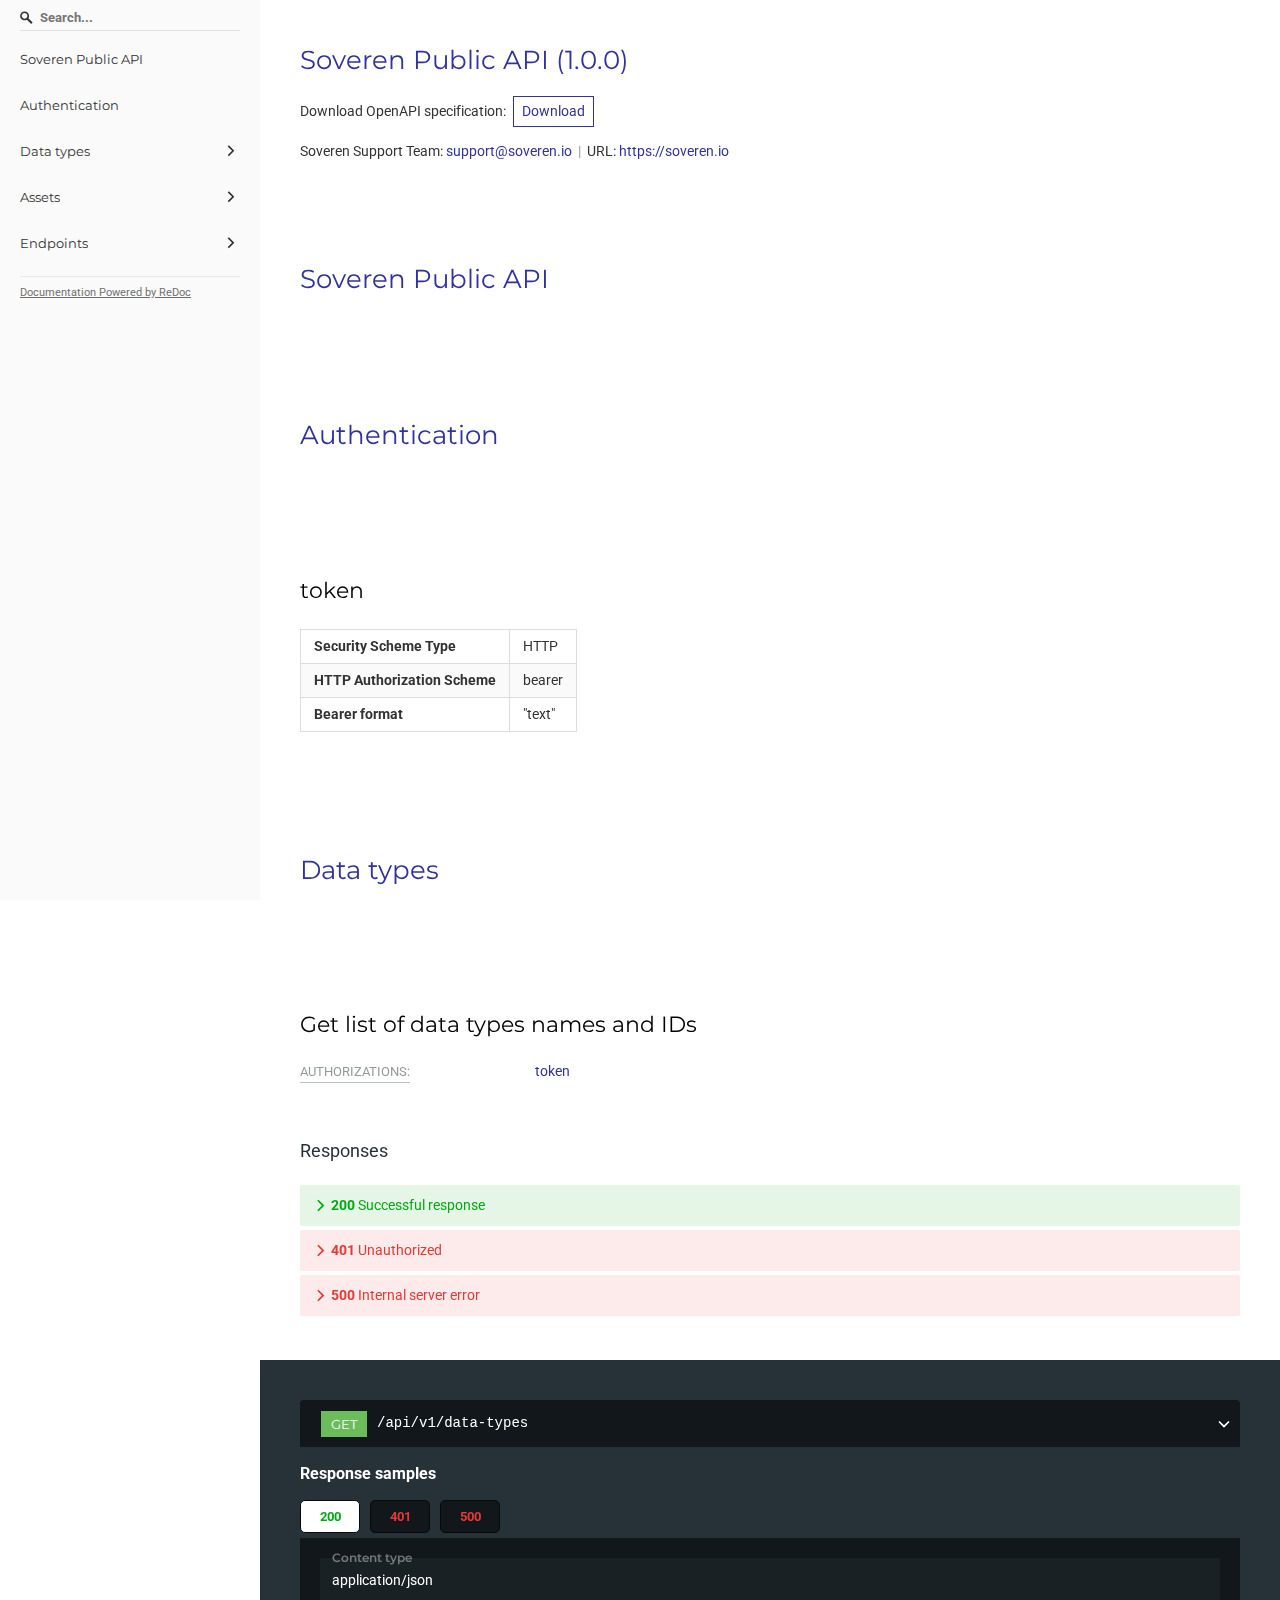
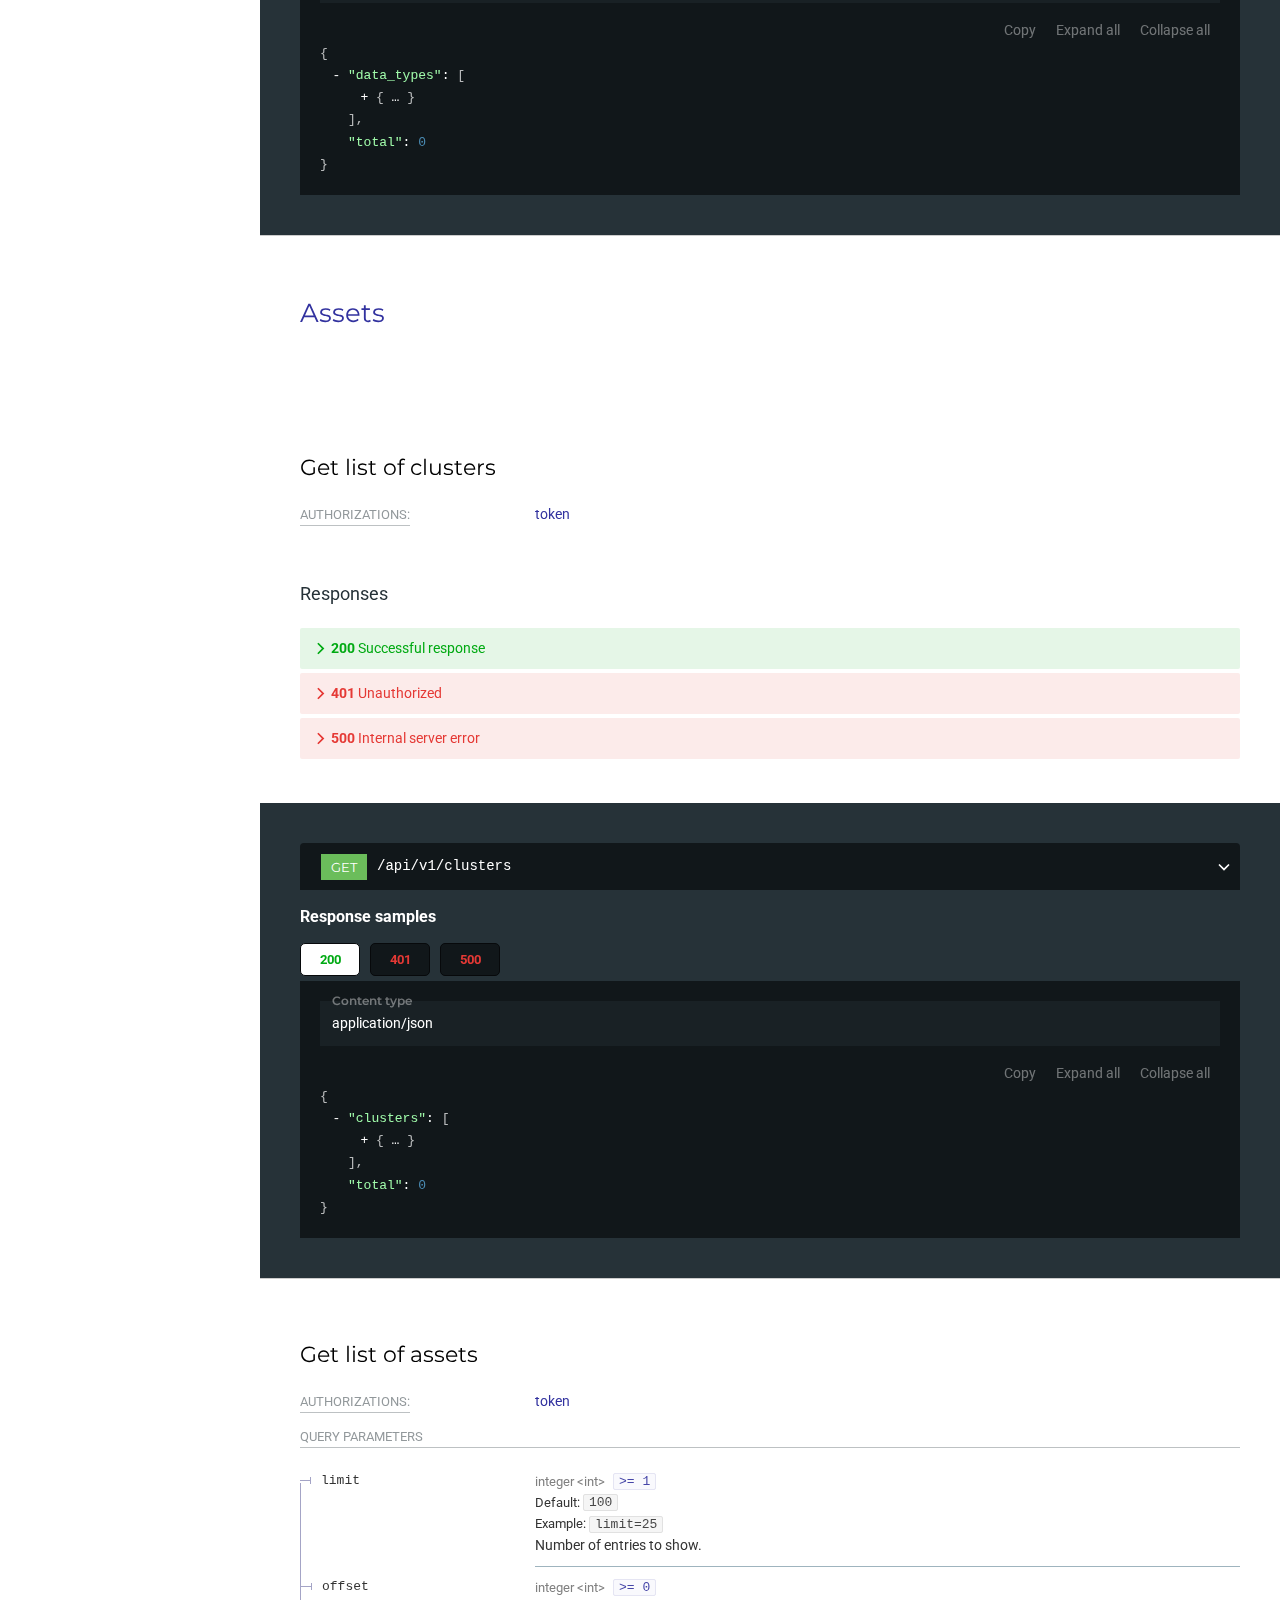
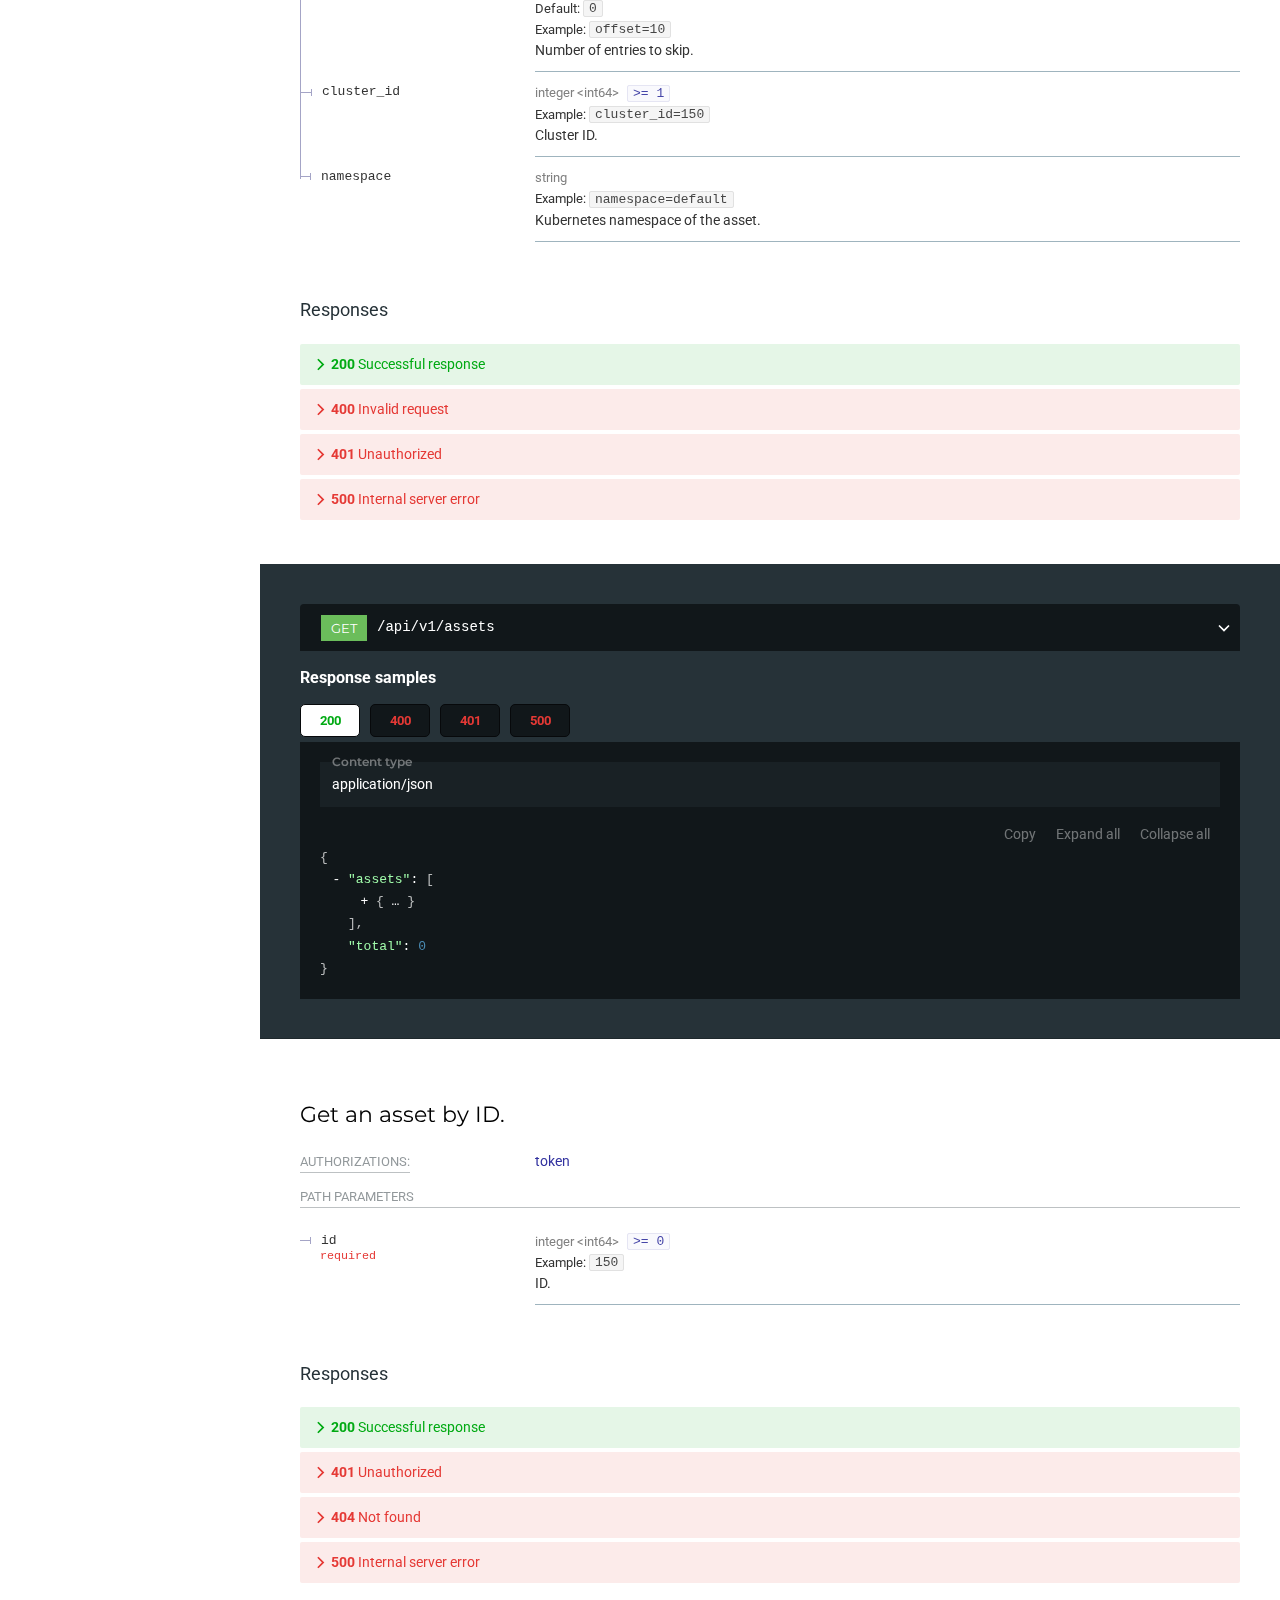
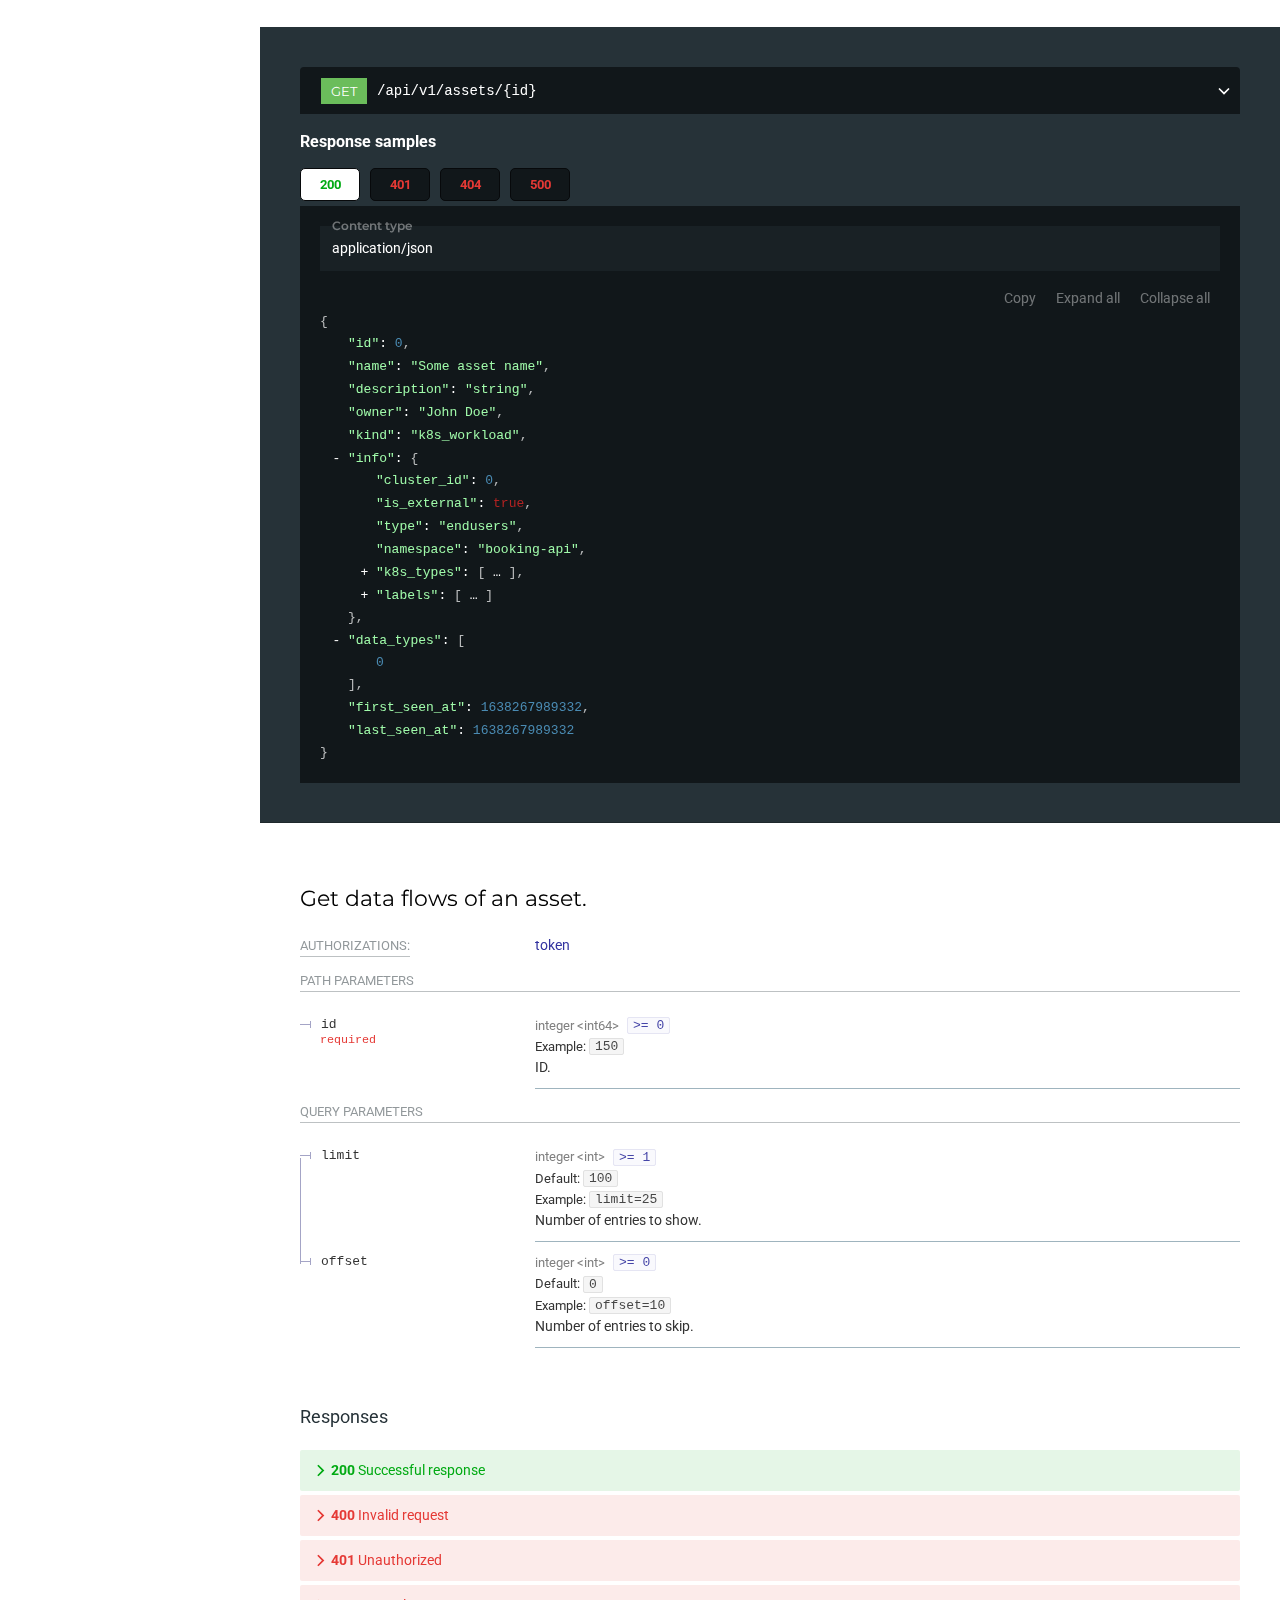
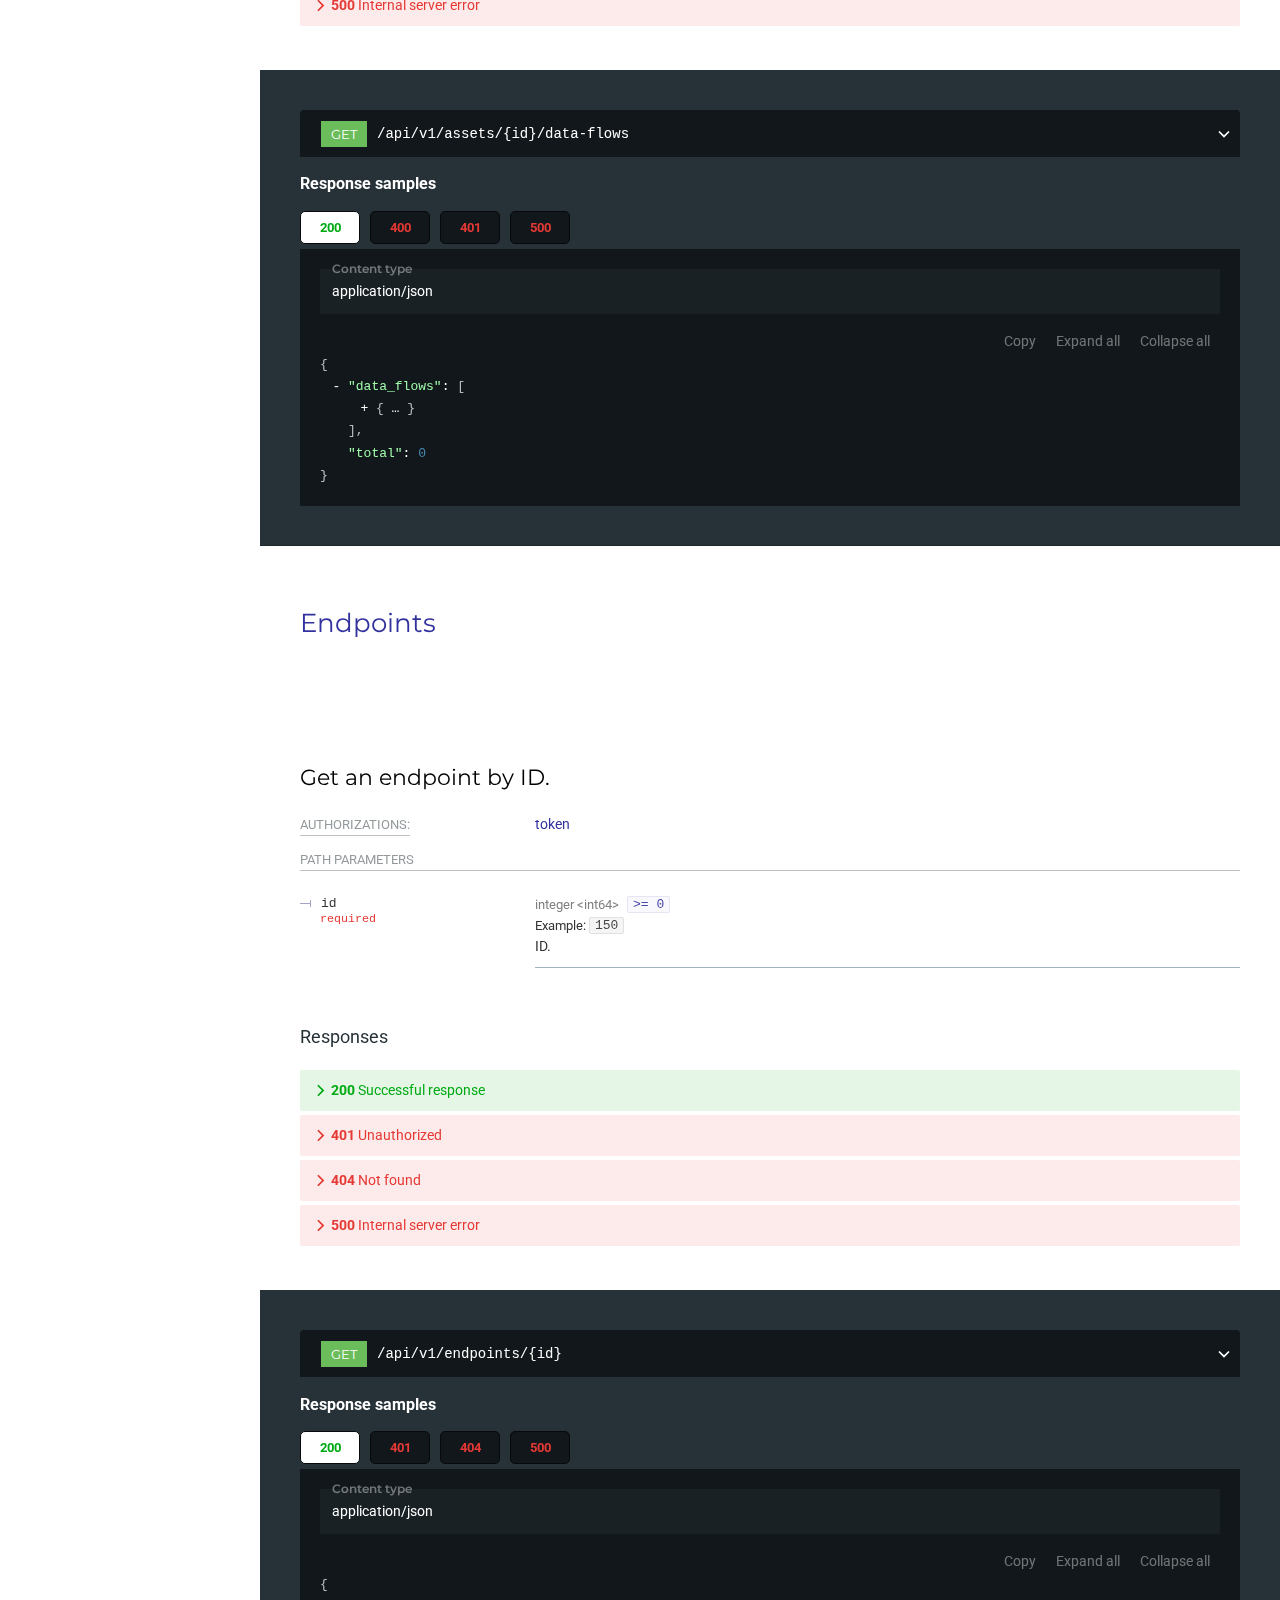
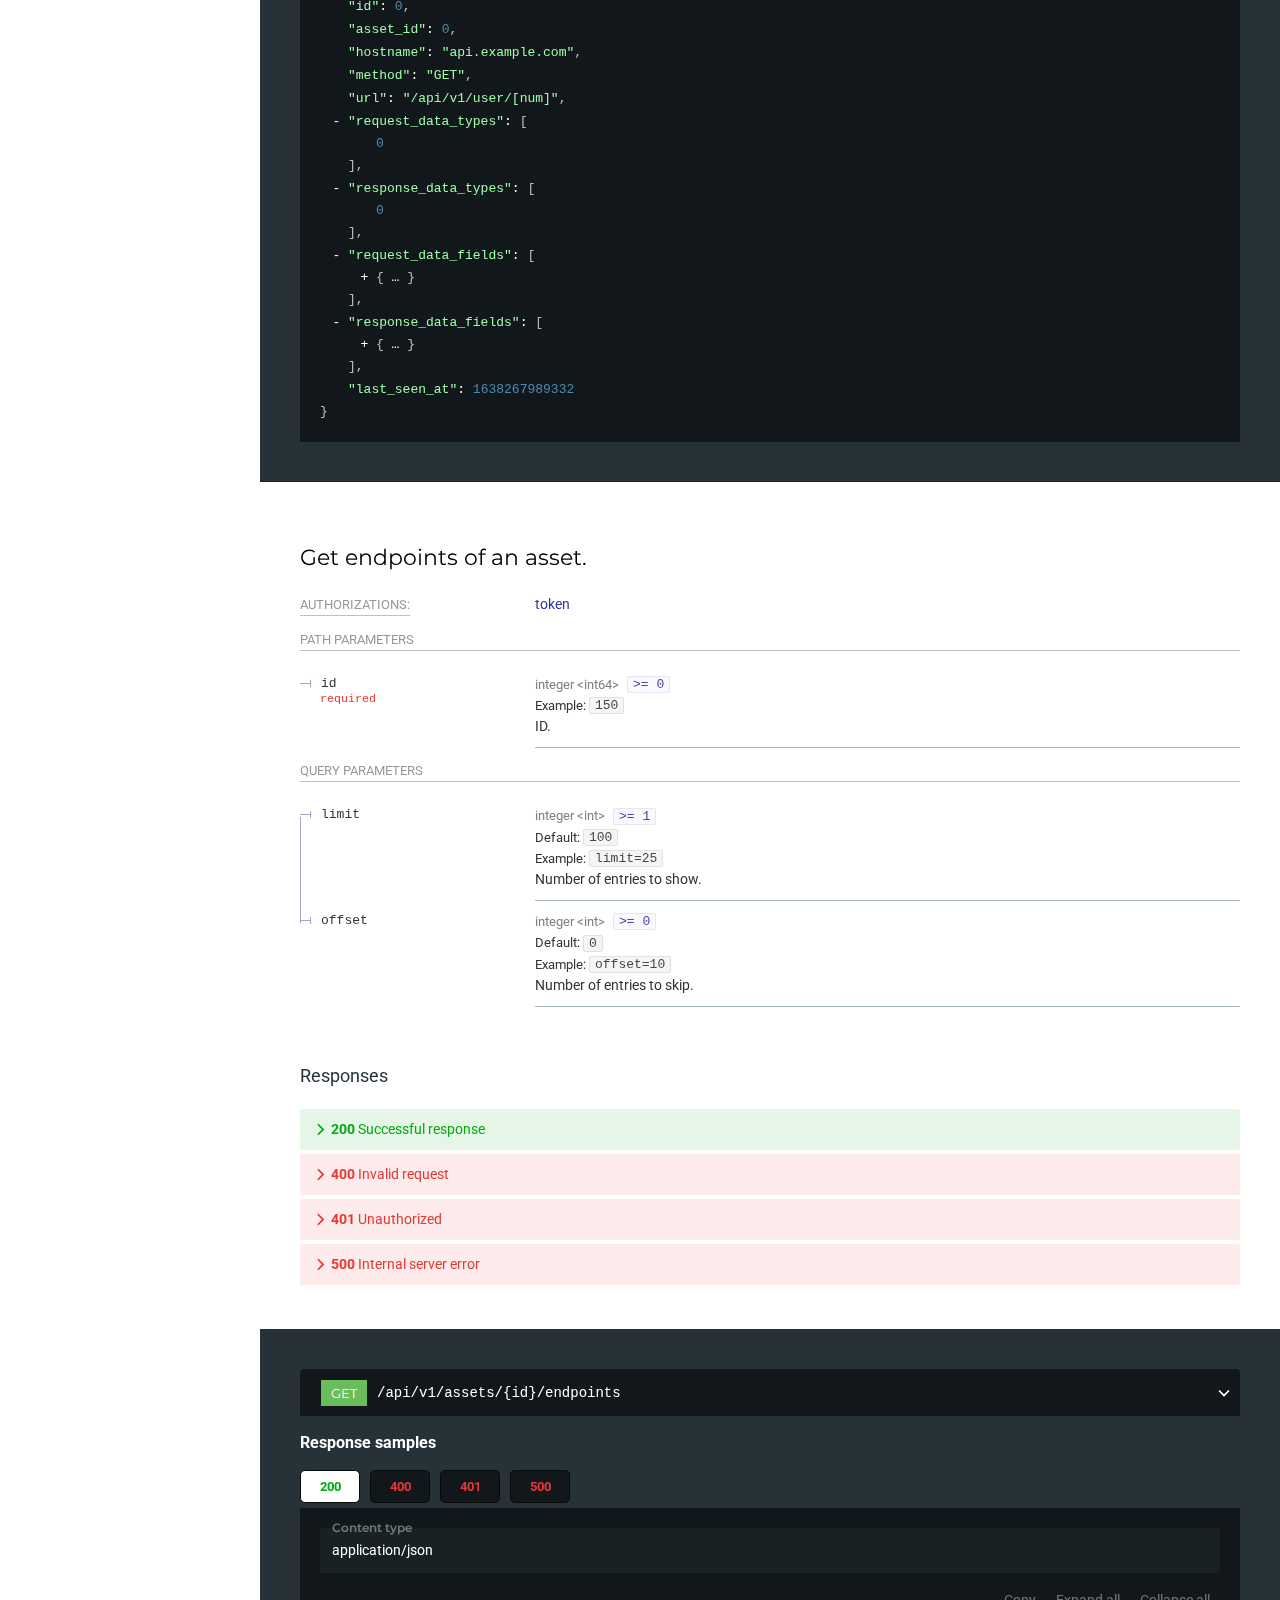
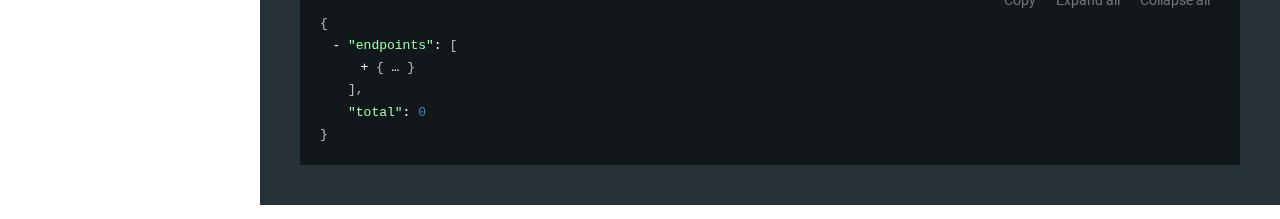
==== commit 256c341f: "Update api docs 2024-07-03T12:24:28" ====
--- a/docs/integration/api/ref/index.html
+++ b/docs/integration/api/ref/index.html
@@ -325,7 +325,8 @@
 </span></div></div></div></div><div class="sc-EHOje sc-bZQynM dtUibw"><div class="sc-kTUwUJ ldTMcP"><div class="sc-gxMtzJ dHLKeu"><span type="get" class="sc-dfVpRl jBjYbV http-verb get"> <!-- -->get</span> <span class="sc-dqBHgY iENVAs">/api/v1/clusters</span><svg class="sc-jTzLTM OtKQc" style="margin-right:-25px" version="1.1" viewBox="0 0 24 24" x="0" xmlns="http://www.w3.org/2000/svg" y="0"><polygon points="17.3 8.3 12 13.6 6.7 8.3 5.3 9.7 12 16.4 18.7 9.7 "></polygon></svg></div><div class="sc-gzOgki lkvpfX"><div class="sc-iyvyFf eftLSo"><div class="sc-jWBwVP sc-iRbamj gDsWLk"><p>Production server.</p>
 </div><div><div class="sc-hwwEjo bwgXFh"><span>https://api.soveren.io</span>/api/v1/clusters</div></div></div></div></div><div><h3 class="sc-gZMcBi kBWwoV"> Response samples </h3><div class="sc-eHgmQL irpqyy" data-tabs="true"><ul class="react-tabs__tab-list" role="tablist"><li class="tab-success react-tabs__tab--selected" role="tab" id="react-tabs-6" aria-selected="true" aria-disabled="false" aria-controls="react-tabs-7" tabindex="0">200</li><li class="tab-error" role="tab" id="react-tabs-8" aria-selected="false" aria-disabled="false" aria-controls="react-tabs-9">401</li><li class="tab-error" role="tab" id="react-tabs-10" aria-selected="false" aria-disabled="false" aria-controls="react-tabs-11">500</li></ul><div class="react-tabs__tab-panel react-tabs__tab-panel--selected" role="tabpanel" id="react-tabs-7" aria-labelledby="react-tabs-6"><div><div class="sc-eqIVtm ecxnvs"><span class="sc-dVhcbM dpMbau">Content type</span><div class="sc-fMiknA gzAoUb">application/json</div></div><div class="sc-gisBJw gwfZGU"><div class="sc-jhAzac kwGRVL"><div class="sc-brqgnP fCJmC"><span><div class="sc-gipzik gbTit">Copy</div></span><span> Expand all </span><span> Collapse all </span></div><div class="sc-jWBwVP jCgylq sc-fBuWsC kZHJcC"><div class="redoc-json"><code><div class="collapser"></div><span class="token punctuation">{</span><span class="ellipsis"></span><ul class="obj collapsible"><li><div class="hoverable "><span class="property token string">"clusters"</span>: <div class="collapser"></div><span class="token punctuation">[</span><span class="ellipsis"></span><ul class="array collapsible"><li><div class="hoverable collapsed"><div class="collapser"></div><span class="token punctuation">{</span><span class="ellipsis"></span><ul class="obj collapsible"><li><div class="hoverable collapsed"><span class="property token string">"id"</span>: <span class="token number">2</span><span class="token punctuation">,</span></div></li><li><div class="hoverable collapsed"><span class="property token string">"name"</span>: <span class="token string">&quot;private-cloud/sg-pc-6g&quot;</span></div></li></ul><span class="token punctuation">}</span></div></li></ul><span class="token punctuation">]</span><span class="token punctuation">,</span></div></li><li><div class="hoverable "><span class="property token string">"total"</span>: <span class="token number">0</span></div></li></ul><span class="token punctuation">}</span></code></div></div></div></div></div></div><div class="react-tabs__tab-panel" role="tabpanel" id="react-tabs-9" aria-labelledby="react-tabs-8"></div><div class="react-tabs__tab-panel" role="tabpanel" id="react-tabs-11" aria-labelledby="react-tabs-10"></div></div></div></div></div></div><div id="operation/get-assets" data-section-id="operation/get-assets" class="sc-ifAKCX hiuczA"><div class="sc-gzVnrw sc-ibxdXY bSFXlp"><div class="sc-bxivhb cjtbAK"><h2 class="sc-dnqmqq ioYTqA"><a class="sc-VigVT kGvRyb" href="#operation/get-assets"></a>Get list of assets<!-- --> </h2><div class="sc-jtRfpW geWpKA"><div class="sc-lhVmIH dVvUxe"><h5 class="sc-gqjmRU sc-elJkPf jGRUDj">Authorizations: </h5></div><div class="sc-bYSBpT fKHsnH"><span class="sc-btzYZH hQBRTt"><span class="sc-jwKygS bnFPhO"><a href="#section/Authentication/token">token</a></span></span></div></div><div><h5 class="sc-gqjmRU LiUBH">query<!-- --> Parameters</h5><table class="sc-dxgOiQ eCjbJc"><tbody><tr><td class="sc-cSHVUG sc-chPdSV bIrgla" kind="field" title="limit"><span class="sc-kGXeez bcLONg"></span>limit</td><td class="sc-kgoBCf kGwPhO"><div><div><span class="sc-cHGsZl sc-TOsTZ fKyGWc"></span><span class="sc-cHGsZl sc-kgAjT hqYVjx">integer</span><span class="sc-cHGsZl sc-kgAjT hqYVjx"> <!-- -->&lt;<!-- -->int<!-- -->&gt;<!-- --> </span><span> <span class="sc-cHGsZl sc-jqCOkK beUper"> <!-- -->&gt;= 1<!-- --> </span></span></div><div><span class="sc-cHGsZl lpeYvY"> <!-- -->Default:<!-- --> </span> <span class="sc-cHGsZl sc-jbKcbu bMfIUD">100</span></div> <div><span class="sc-cHGsZl lpeYvY"> <!-- -->Example:<!-- --> </span> <span class="sc-cHGsZl sc-jbKcbu bMfIUD">limit=25</span></div><div><div class="sc-jWBwVP sc-iRbamj gDsWLk"><p>Number of entries to show.</p>
 </div></div></div></td></tr><tr><td class="sc-cSHVUG sc-chPdSV bIrgla" kind="field" title="offset"><span class="sc-kGXeez bcLONg"></span>offset</td><td class="sc-kgoBCf kGwPhO"><div><div><span class="sc-cHGsZl sc-TOsTZ fKyGWc"></span><span class="sc-cHGsZl sc-kgAjT hqYVjx">integer</span><span class="sc-cHGsZl sc-kgAjT hqYVjx"> <!-- -->&lt;<!-- -->int<!-- -->&gt;<!-- --> </span><span> <span class="sc-cHGsZl sc-jqCOkK beUper"> <!-- -->&gt;= 0<!-- --> </span></span></div><div><span class="sc-cHGsZl lpeYvY"> <!-- -->Default:<!-- --> </span> <span class="sc-cHGsZl sc-jbKcbu bMfIUD">0</span></div> <div><span class="sc-cHGsZl lpeYvY"> <!-- -->Example:<!-- --> </span> <span class="sc-cHGsZl sc-jbKcbu bMfIUD">offset=10</span></div><div><div class="sc-jWBwVP sc-iRbamj gDsWLk"><p>Number of entries to skip.</p>
-</div></div></div></td></tr><tr class="last undefined"><td class="sc-cSHVUG sc-chPdSV bIrgla" kind="field" title="cluster_id"><span class="sc-kGXeez bcLONg"></span>cluster_id</td><td class="sc-kgoBCf kGwPhO"><div><div><span class="sc-cHGsZl sc-TOsTZ fKyGWc"></span><span class="sc-cHGsZl sc-kgAjT hqYVjx">integer</span><span class="sc-cHGsZl sc-kgAjT hqYVjx"> <!-- -->&lt;<!-- -->int64<!-- -->&gt;<!-- --> </span><span> <span class="sc-cHGsZl sc-jqCOkK beUper"> <!-- -->&gt;= 1<!-- --> </span></span></div> <div><span class="sc-cHGsZl lpeYvY"> <!-- -->Example:<!-- --> </span> <span class="sc-cHGsZl sc-jbKcbu bMfIUD">cluster_id=150</span></div><div><div class="sc-jWBwVP sc-iRbamj gDsWLk"><p>Cluster ID.</p>
+</div></div></div></td></tr><tr><td class="sc-cSHVUG sc-chPdSV bIrgla" kind="field" title="cluster_id"><span class="sc-kGXeez bcLONg"></span>cluster_id</td><td class="sc-kgoBCf kGwPhO"><div><div><span class="sc-cHGsZl sc-TOsTZ fKyGWc"></span><span class="sc-cHGsZl sc-kgAjT hqYVjx">integer</span><span class="sc-cHGsZl sc-kgAjT hqYVjx"> <!-- -->&lt;<!-- -->int64<!-- -->&gt;<!-- --> </span><span> <span class="sc-cHGsZl sc-jqCOkK beUper"> <!-- -->&gt;= 1<!-- --> </span></span></div> <div><span class="sc-cHGsZl lpeYvY"> <!-- -->Example:<!-- --> </span> <span class="sc-cHGsZl sc-jbKcbu bMfIUD">cluster_id=150</span></div><div><div class="sc-jWBwVP sc-iRbamj gDsWLk"><p>Cluster ID.</p>
+</div></div></div></td></tr><tr class="last undefined"><td class="sc-cSHVUG sc-chPdSV bIrgla" kind="field" title="namespace"><span class="sc-kGXeez bcLONg"></span>namespace</td><td class="sc-kgoBCf kGwPhO"><div><div><span class="sc-cHGsZl sc-TOsTZ fKyGWc"></span><span class="sc-cHGsZl sc-kgAjT hqYVjx">string</span></div> <div><span class="sc-cHGsZl lpeYvY"> <!-- -->Example:<!-- --> </span> <span class="sc-cHGsZl sc-jbKcbu bMfIUD">namespace=default</span></div><div><div class="sc-jWBwVP sc-iRbamj gDsWLk"><p>Kubernetes namespace of the asset.</p>
 </div></div></div></td></tr></tbody></table></div><div><h3 class="sc-eXEjpC espozG"> Responses </h3><div><div class="sc-kPVwWT fDvFMp"><svg class="sc-jTzLTM NifDa" version="1.1" viewBox="0 0 24 24" x="0" xmlns="http://www.w3.org/2000/svg" y="0"><polygon points="17.3 8.3 12 13.6 6.7 8.3 5.3 9.7 12 16.4 18.7 9.7 "></polygon></svg><strong>200<!-- --> </strong><span class="sc-jlyJG evvbxn"><p>Successful response</p>
 </span></div></div><div><div class="sc-kPVwWT byLrBg"><svg class="sc-jTzLTM jjozHG" version="1.1" viewBox="0 0 24 24" x="0" xmlns="http://www.w3.org/2000/svg" y="0"><polygon points="17.3 8.3 12 13.6 6.7 8.3 5.3 9.7 12 16.4 18.7 9.7 "></polygon></svg><strong>400<!-- --> </strong><span class="sc-jlyJG evvbxn"><p>Invalid request</p>
 </span></div></div><div><div class="sc-kPVwWT byLrBg"><svg class="sc-jTzLTM jjozHG" version="1.1" viewBox="0 0 24 24" x="0" xmlns="http://www.w3.org/2000/svg" y="0"><polygon points="17.3 8.3 12 13.6 6.7 8.3 5.3 9.7 12 16.4 18.7 9.7 "></polygon></svg><strong>401<!-- --> </strong><span class="sc-jlyJG evvbxn"><p>Unauthorized</p>
@@ -361,7 +362,7 @@
 </span></div></div></div></div><div class="sc-EHOje sc-bZQynM dtUibw"><div class="sc-kTUwUJ ldTMcP"><div class="sc-gxMtzJ dHLKeu"><span type="get" class="sc-dfVpRl jBjYbV http-verb get"> <!-- -->get</span> <span class="sc-dqBHgY iENVAs">/api/v1/assets/{id}/endpoints</span><svg class="sc-jTzLTM OtKQc" style="margin-right:-25px" version="1.1" viewBox="0 0 24 24" x="0" xmlns="http://www.w3.org/2000/svg" y="0"><polygon points="17.3 8.3 12 13.6 6.7 8.3 5.3 9.7 12 16.4 18.7 9.7 "></polygon></svg></div><div class="sc-gzOgki lkvpfX"><div class="sc-iyvyFf eftLSo"><div class="sc-jWBwVP sc-iRbamj gDsWLk"><p>Production server.</p>
 </div><div><div class="sc-hwwEjo bwgXFh"><span>https://api.soveren.io</span>/api/v1/assets/{id}/endpoints</div></div></div></div></div><div><h3 class="sc-gZMcBi kBWwoV"> Response samples </h3><div class="sc-eHgmQL irpqyy" data-tabs="true"><ul class="react-tabs__tab-list" role="tablist"><li class="tab-success react-tabs__tab--selected" role="tab" id="react-tabs-44" aria-selected="true" aria-disabled="false" aria-controls="react-tabs-45" tabindex="0">200</li><li class="tab-error" role="tab" id="react-tabs-46" aria-selected="false" aria-disabled="false" aria-controls="react-tabs-47">400</li><li class="tab-error" role="tab" id="react-tabs-48" aria-selected="false" aria-disabled="false" aria-controls="react-tabs-49">401</li><li class="tab-error" role="tab" id="react-tabs-50" aria-selected="false" aria-disabled="false" aria-controls="react-tabs-51">500</li></ul><div class="react-tabs__tab-panel react-tabs__tab-panel--selected" role="tabpanel" id="react-tabs-45" aria-labelledby="react-tabs-44"><div><div class="sc-eqIVtm ecxnvs"><span class="sc-dVhcbM dpMbau">Content type</span><div class="sc-fMiknA gzAoUb">application/json</div></div><div class="sc-gisBJw gwfZGU"><div class="sc-jhAzac kwGRVL"><div class="sc-brqgnP fCJmC"><span><div class="sc-gipzik gbTit">Copy</div></span><span> Expand all </span><span> Collapse all </span></div><div class="sc-jWBwVP jCgylq sc-fBuWsC kZHJcC"><div class="redoc-json"><code><div class="collapser"></div><span class="token punctuation">{</span><span class="ellipsis"></span><ul class="obj collapsible"><li><div class="hoverable "><span class="property token string">"endpoints"</span>: <div class="collapser"></div><span class="token punctuation">[</span><span class="ellipsis"></span><ul class="array collapsible"><li><div class="hoverable collapsed"><div class="collapser"></div><span class="token punctuation">{</span><span class="ellipsis"></span><ul class="obj collapsible"><li><div class="hoverable collapsed"><span class="property token string">"id"</span>: <span class="token number">0</span><span class="token punctuation">,</span></div></li><li><div class="hoverable collapsed"><span class="property token string">"asset_id"</span>: <span class="token number">0</span><span class="token punctuation">,</span></div></li><li><div class="hoverable collapsed"><span class="property token string">"hostname"</span>: <span class="token string">&quot;api.example.com&quot;</span><span class="token punctuation">,</span></div></li><li><div class="hoverable collapsed"><span class="property token string">"method"</span>: <span class="token string">&quot;GET&quot;</span><span class="token punctuation">,</span></div></li><li><div class="hoverable collapsed"><span class="property token string">"url"</span>: <span class="token string">&quot;/api/v1/user/[num]&quot;</span><span class="token punctuation">,</span></div></li><li><div class="hoverable collapsed"><span class="property token string">"request_data_types"</span>: <div class="collapser"></div><span class="token punctuation">[</span><span class="ellipsis"></span><ul class="array collapsible"><li><div class="hoverable collapsed"><span class="token number">0</span></div></li></ul><span class="token punctuation">]</span><span class="token punctuation">,</span></div></li><li><div class="hoverable collapsed"><span class="property token string">"response_data_types"</span>: <div class="collapser"></div><span class="token punctuation">[</span><span class="ellipsis"></span><ul class="array collapsible"><li><div class="hoverable collapsed"><span class="token number">0</span></div></li></ul><span class="token punctuation">]</span><span class="token punctuation">,</span></div></li><li><div class="hoverable collapsed"><span class="property token string">"request_data_fields"</span>: <div class="collapser"></div><span class="token punctuation">[</span><span class="ellipsis"></span><ul class="array collapsible"><li><div class="hoverable collapsed"><div class="collapser"></div><span class="token punctuation">{</span><span class="ellipsis"></span><ul class="obj collapsible"><li><div class="hoverable collapsed"><span class="property token string">"json_path"</span>: <span class="token string">&quot;users[0].profile.email&quot;</span><span class="token punctuation">,</span></div></li><li><div class="hoverable collapsed"><span class="property token string">"data_type"</span>: <span class="token number">0</span><span class="token punctuation">,</span></div></li><li><div class="hoverable collapsed"><span class="property token string">"masked_value"</span>: <span class="token string">&quot;*****@***.**&quot;</span></div></li></ul><span class="token punctuation">}</span></div></li></ul><span class="token punctuation">]</span><span class="token punctuation">,</span></div></li><li><div class="hoverable collapsed"><span class="property token string">"response_data_fields"</span>: <div class="collapser"></div><span class="token punctuation">[</span><span class="ellipsis"></span><ul class="array collapsible"><li><div class="hoverable collapsed"><div class="collapser"></div><span class="token punctuation">{</span><span class="ellipsis"></span><ul class="obj collapsible"><li><div class="hoverable collapsed"><span class="property token string">"json_path"</span>: <span class="token string">&quot;users[0].profile.email&quot;</span><span class="token punctuation">,</span></div></li><li><div class="hoverable collapsed"><span class="property token string">"data_type"</span>: <span class="token number">0</span><span class="token punctuation">,</span></div></li><li><div class="hoverable collapsed"><span class="property token string">"masked_value"</span>: <span class="token string">&quot;*****@***.**&quot;</span></div></li></ul><span class="token punctuation">}</span></div></li></ul><span class="token punctuation">]</span><span class="token punctuation">,</span></div></li><li><div class="hoverable collapsed"><span class="property token string">"last_seen_at"</span>: <span class="token number">1638267989332</span></div></li></ul><span class="token punctuation">}</span></div></li></ul><span class="token punctuation">]</span><span class="token punctuation">,</span></div></li><li><div class="hoverable "><span class="property token string">"total"</span>: <span class="token number">0</span></div></li></ul><span class="token punctuation">}</span></code></div></div></div></div></div></div><div class="react-tabs__tab-panel" role="tabpanel" id="react-tabs-47" aria-labelledby="react-tabs-46"></div><div class="react-tabs__tab-panel" role="tabpanel" id="react-tabs-49" aria-labelledby="react-tabs-48"></div><div class="react-tabs__tab-panel" role="tabpanel" id="react-tabs-51" aria-labelledby="react-tabs-50"></div></div></div></div></div></div></div><div class="sc-iuJeZd fLUKgj"></div></div></div>
     <script>
-    const __redoc_state = {"menu":{"activeItemIdx":-1},"spec":{"data":{"openapi":"3.1.0","info":{"version":"1.0.0","title":"Soveren Public API","contact":{"name":"Soveren Support Team","url":"https://soveren.io","email":"support@soveren.io"},"description":"# Soveren Public API\n\n# Authentication\n\n<!-- ReDoc-Inject: <security-definitions> -->"},"servers":[{"url":"https://api.soveren.io","description":"Production server."}],"components":{"securitySchemes":{"token":{"type":"http","scheme":"bearer","bearerFormat":"text"}},"schemas":{"data-types":{"type":"object","required":["data_types","total"],"properties":{"data_types":{"type":"array","description":"List of data types.","items":{"$ref":"#/components/schemas/data-type"}},"total":{"type":"integer","description":"Total number of data types."}}},"clusters":{"type":"object","required":["clusters","total"],"properties":{"clusters":{"type":"array","description":"List of data types.","items":{"$ref":"#/components/schemas/cluster"}},"total":{"type":"integer","description":"Total number of records."}}},"assets":{"type":"object","required":["assets","total"],"properties":{"assets":{"type":"array","description":"List of assets.","items":{"$ref":"#/components/schemas/asset"}},"total":{"type":"integer","description":"Total number of records."}}},"asset":{"type":"object","required":["id","name","description","owner","kind","info","data_types","first_seen_at","last_seen_at"],"properties":{"id":{"type":"integer","format":"int64","description":"Asset ID."},"name":{"type":"string","example":"Some asset name"},"description":{"type":"string"},"owner":{"type":"string","example":"John Doe"},"kind":{"type":"string","description":"Asset kind. At the moment, only 'k8s_workload' is supported.","enum":["k8s_workload"],"example":"k8s_workload"},"info":{"$ref":"#/components/schemas/asset-k8s-workload-info"},"data_types":{"type":"array","description":"List of data types this asset has access to.","items":{"type":"integer","format":"int64","description":"Data type ID."}},"first_seen_at":{"type":"integer","format":"int64","description":"Creation date in milliseconds.","example":1638267989332},"last_seen_at":{"type":"integer","format":"int64","description":"Date asset was last seen at in milliseconds since the epoch.","example":1638267989332}}},"asset-data-flows":{"type":"object","required":["data_flows","total"],"properties":{"data_flows":{"type":"array","description":"List of data flows.","items":{"$ref":"#/components/schemas/asset-data-flow"}},"total":{"type":"integer","description":"Total number of records."}}},"endpoint":{"description":"An API endpoint.","type":"object","required":["id","asset_id"],"properties":{"id":{"type":"integer","format":"int64","description":"Endpoint ID."},"asset_id":{"type":"integer","format":"int64","description":"Asset ID."},"hostname":{"type":"string","description":"Endpoint hostname.","example":"api.example.com"},"method":{"type":"string","description":"HTTP method.","example":"GET"},"url":{"type":"string","description":"Endpoint URL mask, arguments replaced with \"[some]\" pattern, for example [num].","example":"/api/v1/user/[num]"},"request_data_types":{"type":"array","description":"Data types that are detected in requests to this endpoint.","items":{"type":"integer","format":"int64","description":"Data type ID."}},"response_data_types":{"type":"array","description":"Data types that are detected in responses from this endpoint.","items":{"type":"integer","format":"int64","description":"Data type ID."}},"request_data_fields":{"type":"array","description":"Particular fields where data types were detected in requests.","items":{"$ref":"#/components/schemas/endpoint-data-field"}},"response_data_fields":{"type":"array","description":"Particular fields where data types were detected in responses.","items":{"$ref":"#/components/schemas/endpoint-data-field"}},"last_seen_at":{"type":"integer","format":"int64","description":"Date asset was last seen at in milliseconds since the epoch.","example":1638267989332}}},"asset-endpoints":{"type":"object","required":["endpoints","total"],"properties":{"endpoints":{"type":"array","description":"List of endpoints.","items":{"$ref":"#/components/schemas/endpoint"}},"total":{"type":"integer","description":"Total number of records."}}},"data-type":{"type":"object","required":["id","name","sensitivity"],"properties":{"id":{"type":"integer","example":2,"description":"Data type ID."},"name":{"type":"string","example":"Card number","description":"Data type name."},"sensitivity":{"$ref":"#/components/schemas/sensitivity-level"}}},"cluster":{"type":"object","required":["id","name"],"properties":{"id":{"type":"integer","example":2,"description":"Cluster ID."},"name":{"type":"string","example":"private-cloud/sg-pc-6g","description":"Cluster name."}}},"asset-k8s-workload-info":{"type":"object","required":["cluster_id","is_external","type","namespace","k8s_types"],"properties":{"cluster_id":{"type":"integer","format":"int64","description":"Cluster ID."},"is_external":{"type":"boolean","description":"Indicates whether the asset is internal or external."},"type":{"$ref":"#/components/schemas/asset-k8s-workload-type"},"namespace":{"type":"string","description":"k8s namespace of the asset.","example":"booking-api"},"k8s_types":{"type":"array","items":{"$ref":"#/components/schemas/k8s-type"}},"labels":{"type":"array","description":"List of k8s labels and annotations assigned to this asset. *Not provided* in list.","items":{"$ref":"#/components/schemas/asset-k8s-workload-label"}}}},"asset-data-flow":{"description":"Data flow between two assets.","type":"object","required":["asset_id","counterparty_asset_id","to_counterparty_data_types","from_counterparty_data_types","data_streams"],"properties":{"asset_id":{"type":"integer","format":"int64","description":"Asset ID."},"counterparty_asset_id":{"type":"integer","format":"int64","description":"Counterparty asset ID on the other end of the flow."},"to_counterparty_data_types":{"type":"array","description":"List of data types that the asset sends to the counterparty.","items":{"type":"integer","format":"int64","description":"Data type ID."}},"from_counterparty_data_types":{"type":"array","description":"List of data types that the asset receives from the counterparty.","items":{"type":"integer","format":"int64","description":"Data type ID."}},"data_streams":{"type":"array","description":"List of data streams.","items":{"$ref":"#/components/schemas/asset-data-stream"}}}},"endpoint-data-field":{"type":"object","required":["json_path","data_type","masked_value"],"properties":{"json_path":{"type":"string","example":"users[0].profile.email","description":"JSON path to the field in the body."},"data_type":{"type":"integer","format":"int64","description":"Data type ID."},"masked_value":{"type":"string","example":"*****@***.**","description":"Masked value that was seen in the field."}}},"code-error":{"description":"Response codes.","type":"object","required":["message"],"properties":{"message":{"type":"string","description":"Short error description."}}},"sensitivity-level":{"description":"Level of sensitivity of a data type.","type":"string","enum":["High","Medium","Low","N/A"],"example":"High"},"asset-k8s-workload-type":{"description":"Asset type.","type":"string","enum":["internal","endusers","robots","other_in","other_out","custom"],"example":"endusers"},"k8s-type":{"description":"K8s discovered service type.","type":"string","enum":["ClusterIP","NodePort","LoadBalancer","ExternalName"],"example":"LoadBalancer"},"asset-k8s-workload-label":{"type":"object","required":["key","value"],"properties":{"key":{"type":"string","example":"app.kubernetes.io/name"},"value":{"type":"string","example":"nginx"}}},"asset-data-stream":{"description":"Data stream - part of a data flow split down to particular API endpoints.","type":"object","required":["requester_asset_id","responder_asset_id","endpoint_id","request_data_types","response_data_types","last_seen_at"],"properties":{"requester_asset_id":{"type":"integer","format":"int64","description":"ID of the asset that sends requests."},"responder_asset_id":{"type":"integer","format":"int64","description":"ID of the asset that replies to requests."},"endpoint_id":{"type":"integer","format":"int64","description":"ID of the API endpoint associated with this data stream."},"request_data_types":{"type":"array","description":"Data types that the requester sends to the responder.","items":{"type":"integer","format":"int64","description":"Data type ID."}},"response_data_types":{"type":"array","description":"Data types that the responder sends to the requester.","items":{"type":"integer","format":"int64","description":"Data type ID."}},"last_seen_at":{"type":"integer","format":"int64","description":"Date the stream was last seen at in milliseconds since the epoch.","example":1638267989332}}}},"responses":{"401Response":{"description":"Unauthorized","content":{"application/json":{"schema":{"$ref":"#/components/schemas/code-error"}}}},"500Response":{"description":"Internal server error","content":{"application/json":{"schema":{"$ref":"#/components/schemas/code-error"}}}},"400Response":{"description":"Invalid request","content":{"application/json":{"schema":{"$ref":"#/components/schemas/code-error"}}}},"404Response":{"description":"Not found","content":{"application/json":{"schema":{"$ref":"#/components/schemas/code-error"}}}}},"parameters":{"limit":{"in":"query","name":"limit","description":"Number of entries to show.","required":false,"schema":{"type":"integer","format":"int","minimum":1,"default":100},"example":25},"offset":{"in":"query","name":"offset","description":"Number of entries to skip.","required":false,"schema":{"type":"integer","format":"int","minimum":0,"default":0},"example":10},"cluster-id":{"in":"query","name":"cluster_id","required":false,"schema":{"type":"integer","format":"int64","minimum":1},"description":"Cluster ID.","example":150},"id-path":{"in":"path","name":"id","required":true,"schema":{"type":"integer","format":"int64","minimum":0},"description":"ID.","example":150}}},"security":[{"token":[]}],"paths":{"/api/v1/data-types":{"get":{"summary":"Get list of data types names and IDs","operationId":"get-data-types","tags":["Data types"],"responses":{"200":{"description":"Successful response","content":{"application/json":{"schema":{"$ref":"#/components/schemas/data-types"}}}},"401":{"$ref":"#/components/responses/401Response"},"500":{"$ref":"#/components/responses/500Response"}}}},"/api/v1/clusters":{"get":{"summary":"Get list of clusters","operationId":"get-clusters","tags":["Assets"],"responses":{"200":{"description":"Successful response","content":{"application/json":{"schema":{"$ref":"#/components/schemas/clusters"}}}},"401":{"$ref":"#/components/responses/401Response"},"500":{"$ref":"#/components/responses/500Response"}}}},"/api/v1/assets":{"get":{"summary":"Get list of assets","operationId":"get-assets","tags":["Assets"],"parameters":[{"$ref":"#/components/parameters/limit"},{"$ref":"#/components/parameters/offset"},{"$ref":"#/components/parameters/cluster-id"}],"responses":{"200":{"description":"Successful response","content":{"application/json":{"schema":{"$ref":"#/components/schemas/assets"}}}},"400":{"$ref":"#/components/responses/400Response"},"401":{"$ref":"#/components/responses/401Response"},"500":{"$ref":"#/components/responses/500Response"}}}},"/api/v1/assets/{id}":{"get":{"summary":"Get an asset by ID.","operationId":"get-asset","tags":["Assets"],"parameters":[{"$ref":"#/components/parameters/id-path"}],"responses":{"200":{"description":"Successful response","content":{"application/json":{"schema":{"$ref":"#/components/schemas/asset"}}}},"401":{"$ref":"#/components/responses/401Response"},"404":{"$ref":"#/components/responses/404Response"},"500":{"$ref":"#/components/responses/500Response"}}}},"/api/v1/assets/{id}/data-flows":{"get":{"summary":"Get data flows of an asset.","operationId":"get-asset-data-flows","tags":["Assets"],"parameters":[{"$ref":"#/components/parameters/id-path"},{"$ref":"#/components/parameters/limit"},{"$ref":"#/components/parameters/offset"}],"responses":{"200":{"description":"Successful response","content":{"application/json":{"schema":{"$ref":"#/components/schemas/asset-data-flows"}}}},"400":{"$ref":"#/components/responses/400Response"},"401":{"$ref":"#/components/responses/401Response"},"500":{"$ref":"#/components/responses/500Response"}}}},"/api/v1/endpoints/{id}":{"get":{"summary":"Get an endpoint by ID.","operationId":"get-endpoint","tags":["Endpoints"],"parameters":[{"$ref":"#/components/parameters/id-path"}],"responses":{"200":{"description":"Successful response","content":{"application/json":{"schema":{"$ref":"#/components/schemas/endpoint"}}}},"401":{"$ref":"#/components/responses/401Response"},"404":{"$ref":"#/components/responses/404Response"},"500":{"$ref":"#/components/responses/500Response"}}}},"/api/v1/assets/{id}/endpoints":{"get":{"summary":"Get endpoints of an asset.","operationId":"get-asset-endpoints","tags":["Endpoints"],"parameters":[{"$ref":"#/components/parameters/id-path"},{"$ref":"#/components/parameters/limit"},{"$ref":"#/components/parameters/offset"}],"responses":{"200":{"description":"Successful response","content":{"application/json":{"schema":{"$ref":"#/components/schemas/asset-endpoints"}}}},"400":{"$ref":"#/components/responses/400Response"},"401":{"$ref":"#/components/responses/401Response"},"500":{"$ref":"#/components/responses/500Response"}}}}}}},"searchIndex":{"store":["section/Soveren-Public-API","section/Authentication","tag/Data-types","operation/get-data-types","tag/Assets","operation/get-clusters","operation/get-assets","operation/get-asset","operation/get-asset-data-flows","tag/Endpoints","operation/get-endpoint","operation/get-asset-endpoints"],"index":{"version":"2.3.8","fields":["title","description"],"fieldVectors":[["title/0",[0,1.866,1,1.866,2,1.866]],["description/0",[]],["title/1",[3,2.77]],["description/1",[4,0.725,5,0.393,6,0.393]],["title/2",[7,1.355,8,1.702]],["description/2",[]],["title/3",[7,0.855,8,1.074,9,0.855,10,1.407,11,0.855]],["description/3",[]],["title/4",[12,1.103]],["description/4",[]],["title/5",[9,1.355,13,2.23]],["description/5",[]],["title/6",[9,1.355,12,0.888]],["description/6",[]],["title/7",[11,1.355,12,0.888]],["description/7",[]],["title/8",[7,1.134,12,0.743,14,1.866]],["description/8",[]],["title/9",[15,1.683]],["description/9",[]],["title/10",[11,1.355,15,1.355]],["description/10",[]],["title/11",[12,0.888,15,1.355]],["description/11",[]]],"invertedIndex":[["",{"_index":4,"title":{},"description":{"1":{}}}],["api",{"_index":2,"title":{"0":{}},"description":{}}],["asset",{"_index":12,"title":{"4":{},"6":{},"7":{},"8":{},"11":{}},"description":{}}],["authent",{"_index":3,"title":{"1":{}},"description":{}}],["cluster",{"_index":13,"title":{"5":{}},"description":{}}],["data",{"_index":7,"title":{"2":{},"3":{},"8":{}},"description":{}}],["endpoint",{"_index":15,"title":{"9":{},"10":{},"11":{}},"description":{}}],["flow",{"_index":14,"title":{"8":{}},"description":{}}],["id",{"_index":11,"title":{"3":{},"7":{},"10":{}},"description":{}}],["list",{"_index":9,"title":{"3":{},"5":{},"6":{}},"description":{}}],["name",{"_index":10,"title":{"3":{}},"description":{}}],["public",{"_index":1,"title":{"0":{}},"description":{}}],["redoc-inject",{"_index":5,"title":{},"description":{"1":{}}}],["security-definit",{"_index":6,"title":{},"description":{"1":{}}}],["soveren",{"_index":0,"title":{"0":{}},"description":{}}],["type",{"_index":8,"title":{"2":{},"3":{}},"description":{}}]],"pipeline":[]}},"options":{}};
+    const __redoc_state = {"menu":{"activeItemIdx":-1},"spec":{"data":{"openapi":"3.1.0","info":{"version":"1.0.0","title":"Soveren Public API","contact":{"name":"Soveren Support Team","url":"https://soveren.io","email":"support@soveren.io"},"description":"# Soveren Public API\n\n# Authentication\n\n<!-- ReDoc-Inject: <security-definitions> -->"},"servers":[{"url":"https://api.soveren.io","description":"Production server."}],"components":{"securitySchemes":{"token":{"type":"http","scheme":"bearer","bearerFormat":"text"}},"schemas":{"data-types":{"type":"object","required":["data_types","total"],"properties":{"data_types":{"type":"array","description":"List of data types.","items":{"$ref":"#/components/schemas/data-type"}},"total":{"type":"integer","description":"Total number of data types."}}},"clusters":{"type":"object","required":["clusters","total"],"properties":{"clusters":{"type":"array","description":"List of data types.","items":{"$ref":"#/components/schemas/cluster"}},"total":{"type":"integer","description":"Total number of records."}}},"assets":{"type":"object","required":["assets","total"],"properties":{"assets":{"type":"array","description":"List of assets.","items":{"$ref":"#/components/schemas/asset"}},"total":{"type":"integer","description":"Total number of records."}}},"asset":{"type":"object","required":["id","name","description","owner","kind","info","data_types","first_seen_at","last_seen_at"],"properties":{"id":{"type":"integer","format":"int64","description":"Asset ID."},"name":{"type":"string","example":"Some asset name","description":"Kubernetes name of the asset. Required. For assets located outside of the cluster, \ncontains the value of \"info.type\" field (see below).\n\nIf the \"info.type\" below is \"external_namespace\" then contains \"ns:\" prefix and the namespace value \n(eg. \"ns: some-external-namespace\").\n"},"description":{"type":"string"},"owner":{"type":"string","example":"John Doe"},"kind":{"type":"string","description":"Asset kind. At the moment, only \"k8s_workload\" is supported.","enum":["k8s_workload"],"example":"k8s_workload"},"info":{"$ref":"#/components/schemas/asset-k8s-workload-info"},"data_types":{"type":"array","description":"List of data types this asset has access to.","items":{"type":"integer","format":"int64","description":"Data type ID."}},"first_seen_at":{"type":"integer","format":"int64","description":"Creation date in milliseconds.","example":1638267989332},"last_seen_at":{"type":"integer","format":"int64","description":"Date asset was last seen at in milliseconds since the epoch.","example":1638267989332}}},"asset-data-flows":{"type":"object","required":["data_flows","total"],"properties":{"data_flows":{"type":"array","description":"List of data flows.","items":{"$ref":"#/components/schemas/asset-data-flow"}},"total":{"type":"integer","description":"Total number of records."}}},"endpoint":{"description":"An API endpoint.","type":"object","required":["id","asset_id"],"properties":{"id":{"type":"integer","format":"int64","description":"Endpoint ID."},"asset_id":{"type":"integer","format":"int64","description":"Asset ID."},"hostname":{"type":"string","description":"Endpoint hostname.","example":"api.example.com"},"method":{"type":"string","description":"HTTP method.","example":"GET"},"url":{"type":"string","description":"Endpoint URL mask, arguments replaced with \"[some]\" pattern, for example [num].","example":"/api/v1/user/[num]"},"request_data_types":{"type":"array","description":"Data types that are detected in requests to this endpoint.","items":{"type":"integer","format":"int64","description":"Data type ID."}},"response_data_types":{"type":"array","description":"Data types that are detected in responses from this endpoint.","items":{"type":"integer","format":"int64","description":"Data type ID."}},"request_data_fields":{"type":"array","description":"Particular fields where data types were detected in requests.","items":{"$ref":"#/components/schemas/endpoint-data-field"}},"response_data_fields":{"type":"array","description":"Particular fields where data types were detected in responses.","items":{"$ref":"#/components/schemas/endpoint-data-field"}},"last_seen_at":{"type":"integer","format":"int64","description":"Date asset was last seen at in milliseconds since the epoch.","example":1638267989332}}},"asset-endpoints":{"type":"object","required":["endpoints","total"],"properties":{"endpoints":{"type":"array","description":"List of endpoints.","items":{"$ref":"#/components/schemas/endpoint"}},"total":{"type":"integer","description":"Total number of records."}}},"data-type":{"type":"object","required":["id","name","sensitivity"],"properties":{"id":{"type":"integer","example":2,"description":"Data type ID."},"name":{"type":"string","example":"Card number","description":"Data type name."},"sensitivity":{"$ref":"#/components/schemas/sensitivity-level"}}},"cluster":{"type":"object","required":["id","name"],"properties":{"id":{"type":"integer","example":2,"description":"Cluster ID."},"name":{"type":"string","example":"private-cloud/sg-pc-6g","description":"Cluster name."}}},"asset-k8s-workload-info":{"type":"object","required":["cluster_id","is_external","type","namespace","k8s_types"],"properties":{"cluster_id":{"type":"integer","format":"int64","description":"Cluster ID."},"is_external":{"type":"boolean","description":"Is this asset located within the \n[scope of monitored namespaces](https://docs.soveren.io/en/stable/administration/configuring-agent/#namespace-filtering) \nor outside of it (including outside of the cluster).\n"},"type":{"$ref":"#/components/schemas/asset-k8s-workload-type"},"namespace":{"type":"string","description":"Kubernetes namespace of the asset. Empty for assets located outside of the cluster.","example":"booking-api"},"k8s_types":{"type":"array","items":{"$ref":"#/components/schemas/k8s-type"}},"labels":{"type":"array","description":"List of Kubernetes labels and annotations assigned to this asset. *Not provided* in list.","items":{"$ref":"#/components/schemas/asset-k8s-workload-label"}}}},"asset-data-flow":{"description":"Data flow between two assets.","type":"object","required":["asset_id","counterparty_asset_id","to_counterparty_data_types","from_counterparty_data_types","data_streams"],"properties":{"asset_id":{"type":"integer","format":"int64","description":"Asset ID."},"counterparty_asset_id":{"type":"integer","format":"int64","description":"Counterparty asset ID on the other end of the flow."},"to_counterparty_data_types":{"type":"array","description":"List of data types that the asset sends to the counterparty.","items":{"type":"integer","format":"int64","description":"Data type ID."}},"from_counterparty_data_types":{"type":"array","description":"List of data types that the asset receives from the counterparty.","items":{"type":"integer","format":"int64","description":"Data type ID."}},"data_streams":{"type":"array","description":"List of data streams.","items":{"$ref":"#/components/schemas/asset-data-stream"}}}},"endpoint-data-field":{"type":"object","required":["json_path","data_type","masked_value"],"properties":{"json_path":{"type":"string","example":"users[0].profile.email","description":"JSON path to the field in the body."},"data_type":{"type":"integer","format":"int64","description":"Data type ID."},"masked_value":{"type":"string","example":"*****@***.**","description":"Masked value that was seen in the field."}}},"code-error":{"description":"Response codes.","type":"object","required":["message"],"properties":{"message":{"type":"string","description":"Short error description."}}},"sensitivity-level":{"description":"Level of sensitivity of a data type.","type":"string","enum":["High","Medium","Low","N/A"],"example":"High"},"asset-k8s-workload-type":{"description":"Asset type. One of the following:\n  - \"internal\": for assets located within the scope of monitored namespaces;\n  - \"endusers\", or \"robots\", or \"other_in\", or \"other_out\", or \"external_namespace\": for assets located \n     outside the scope of monitored namespaces.\n","type":"string","enum":["internal","endusers","robots","other_in","other_out","external_namespace","custom"],"example":"endusers"},"k8s-type":{"description":"K8s discovered service type.","type":"string","enum":["ClusterIP","NodePort","LoadBalancer","ExternalName"],"example":"LoadBalancer"},"asset-k8s-workload-label":{"type":"object","required":["key","value"],"properties":{"key":{"type":"string","example":"app.kubernetes.io/name"},"value":{"type":"string","example":"nginx"}}},"asset-data-stream":{"description":"Data stream - part of a data flow split down to particular API endpoints.","type":"object","required":["requester_asset_id","responder_asset_id","endpoint_id","request_data_types","response_data_types","last_seen_at"],"properties":{"requester_asset_id":{"type":"integer","format":"int64","description":"ID of the asset that sends requests."},"responder_asset_id":{"type":"integer","format":"int64","description":"ID of the asset that replies to requests."},"endpoint_id":{"type":"integer","format":"int64","description":"ID of the API endpoint associated with this data stream."},"request_data_types":{"type":"array","description":"Data types that the requester sends to the responder.","items":{"type":"integer","format":"int64","description":"Data type ID."}},"response_data_types":{"type":"array","description":"Data types that the responder sends to the requester.","items":{"type":"integer","format":"int64","description":"Data type ID."}},"last_seen_at":{"type":"integer","format":"int64","description":"Date the stream was last seen at in milliseconds since the epoch.","example":1638267989332}}}},"responses":{"401Response":{"description":"Unauthorized","content":{"application/json":{"schema":{"$ref":"#/components/schemas/code-error"}}}},"500Response":{"description":"Internal server error","content":{"application/json":{"schema":{"$ref":"#/components/schemas/code-error"}}}},"400Response":{"description":"Invalid request","content":{"application/json":{"schema":{"$ref":"#/components/schemas/code-error"}}}},"404Response":{"description":"Not found","content":{"application/json":{"schema":{"$ref":"#/components/schemas/code-error"}}}}},"parameters":{"limit":{"in":"query","name":"limit","description":"Number of entries to show.","required":false,"schema":{"type":"integer","format":"int","minimum":1,"default":100},"example":25},"offset":{"in":"query","name":"offset","description":"Number of entries to skip.","required":false,"schema":{"type":"integer","format":"int","minimum":0,"default":0},"example":10},"cluster-id":{"in":"query","name":"cluster_id","required":false,"schema":{"type":"integer","format":"int64","minimum":1},"description":"Cluster ID.","example":150},"namespace":{"in":"query","name":"namespace","required":false,"schema":{"type":"string"},"description":"Kubernetes namespace of the asset.","example":"default"},"id-path":{"in":"path","name":"id","required":true,"schema":{"type":"integer","format":"int64","minimum":0},"description":"ID.","example":150}}},"security":[{"token":[]}],"paths":{"/api/v1/data-types":{"get":{"summary":"Get list of data types names and IDs","operationId":"get-data-types","tags":["Data types"],"responses":{"200":{"description":"Successful response","content":{"application/json":{"schema":{"$ref":"#/components/schemas/data-types"}}}},"401":{"$ref":"#/components/responses/401Response"},"500":{"$ref":"#/components/responses/500Response"}}}},"/api/v1/clusters":{"get":{"summary":"Get list of clusters","operationId":"get-clusters","tags":["Assets"],"responses":{"200":{"description":"Successful response","content":{"application/json":{"schema":{"$ref":"#/components/schemas/clusters"}}}},"401":{"$ref":"#/components/responses/401Response"},"500":{"$ref":"#/components/responses/500Response"}}}},"/api/v1/assets":{"get":{"summary":"Get list of assets","operationId":"get-assets","tags":["Assets"],"parameters":[{"$ref":"#/components/parameters/limit"},{"$ref":"#/components/parameters/offset"},{"$ref":"#/components/parameters/cluster-id"},{"$ref":"#/components/parameters/namespace"}],"responses":{"200":{"description":"Successful response","content":{"application/json":{"schema":{"$ref":"#/components/schemas/assets"}}}},"400":{"$ref":"#/components/responses/400Response"},"401":{"$ref":"#/components/responses/401Response"},"500":{"$ref":"#/components/responses/500Response"}}}},"/api/v1/assets/{id}":{"get":{"summary":"Get an asset by ID.","operationId":"get-asset","tags":["Assets"],"parameters":[{"$ref":"#/components/parameters/id-path"}],"responses":{"200":{"description":"Successful response","content":{"application/json":{"schema":{"$ref":"#/components/schemas/asset"}}}},"401":{"$ref":"#/components/responses/401Response"},"404":{"$ref":"#/components/responses/404Response"},"500":{"$ref":"#/components/responses/500Response"}}}},"/api/v1/assets/{id}/data-flows":{"get":{"summary":"Get data flows of an asset.","operationId":"get-asset-data-flows","tags":["Assets"],"parameters":[{"$ref":"#/components/parameters/id-path"},{"$ref":"#/components/parameters/limit"},{"$ref":"#/components/parameters/offset"}],"responses":{"200":{"description":"Successful response","content":{"application/json":{"schema":{"$ref":"#/components/schemas/asset-data-flows"}}}},"400":{"$ref":"#/components/responses/400Response"},"401":{"$ref":"#/components/responses/401Response"},"500":{"$ref":"#/components/responses/500Response"}}}},"/api/v1/endpoints/{id}":{"get":{"summary":"Get an endpoint by ID.","operationId":"get-endpoint","tags":["Endpoints"],"parameters":[{"$ref":"#/components/parameters/id-path"}],"responses":{"200":{"description":"Successful response","content":{"application/json":{"schema":{"$ref":"#/components/schemas/endpoint"}}}},"401":{"$ref":"#/components/responses/401Response"},"404":{"$ref":"#/components/responses/404Response"},"500":{"$ref":"#/components/responses/500Response"}}}},"/api/v1/assets/{id}/endpoints":{"get":{"summary":"Get endpoints of an asset.","operationId":"get-asset-endpoints","tags":["Endpoints"],"parameters":[{"$ref":"#/components/parameters/id-path"},{"$ref":"#/components/parameters/limit"},{"$ref":"#/components/parameters/offset"}],"responses":{"200":{"description":"Successful response","content":{"application/json":{"schema":{"$ref":"#/components/schemas/asset-endpoints"}}}},"400":{"$ref":"#/components/responses/400Response"},"401":{"$ref":"#/components/responses/401Response"},"500":{"$ref":"#/components/responses/500Response"}}}}}}},"searchIndex":{"store":["section/Soveren-Public-API","section/Authentication","tag/Data-types","operation/get-data-types","tag/Assets","operation/get-clusters","operation/get-assets","operation/get-asset","operation/get-asset-data-flows","tag/Endpoints","operation/get-endpoint","operation/get-asset-endpoints"],"index":{"version":"2.3.8","fields":["title","description"],"fieldVectors":[["title/0",[0,1.866,1,1.866,2,1.866]],["description/0",[]],["title/1",[3,2.77]],["description/1",[4,0.725,5,0.393,6,0.393]],["title/2",[7,1.355,8,1.702]],["description/2",[]],["title/3",[7,0.855,8,1.074,9,0.855,10,1.407,11,0.855]],["description/3",[]],["title/4",[12,1.103]],["description/4",[]],["title/5",[9,1.355,13,2.23]],["description/5",[]],["title/6",[9,1.355,12,0.888]],["description/6",[]],["title/7",[11,1.355,12,0.888]],["description/7",[]],["title/8",[7,1.134,12,0.743,14,1.866]],["description/8",[]],["title/9",[15,1.683]],["description/9",[]],["title/10",[11,1.355,15,1.355]],["description/10",[]],["title/11",[12,0.888,15,1.355]],["description/11",[]]],"invertedIndex":[["",{"_index":4,"title":{},"description":{"1":{}}}],["api",{"_index":2,"title":{"0":{}},"description":{}}],["asset",{"_index":12,"title":{"4":{},"6":{},"7":{},"8":{},"11":{}},"description":{}}],["authent",{"_index":3,"title":{"1":{}},"description":{}}],["cluster",{"_index":13,"title":{"5":{}},"description":{}}],["data",{"_index":7,"title":{"2":{},"3":{},"8":{}},"description":{}}],["endpoint",{"_index":15,"title":{"9":{},"10":{},"11":{}},"description":{}}],["flow",{"_index":14,"title":{"8":{}},"description":{}}],["id",{"_index":11,"title":{"3":{},"7":{},"10":{}},"description":{}}],["list",{"_index":9,"title":{"3":{},"5":{},"6":{}},"description":{}}],["name",{"_index":10,"title":{"3":{}},"description":{}}],["public",{"_index":1,"title":{"0":{}},"description":{}}],["redoc-inject",{"_index":5,"title":{},"description":{"1":{}}}],["security-definit",{"_index":6,"title":{},"description":{"1":{}}}],["soveren",{"_index":0,"title":{"0":{}},"description":{}}],["type",{"_index":8,"title":{"2":{},"3":{}},"description":{}}]],"pipeline":[]}},"options":{}};
 
     var container = document.getElementById('redoc');
     Redoc.hydrate(__redoc_state, container);;
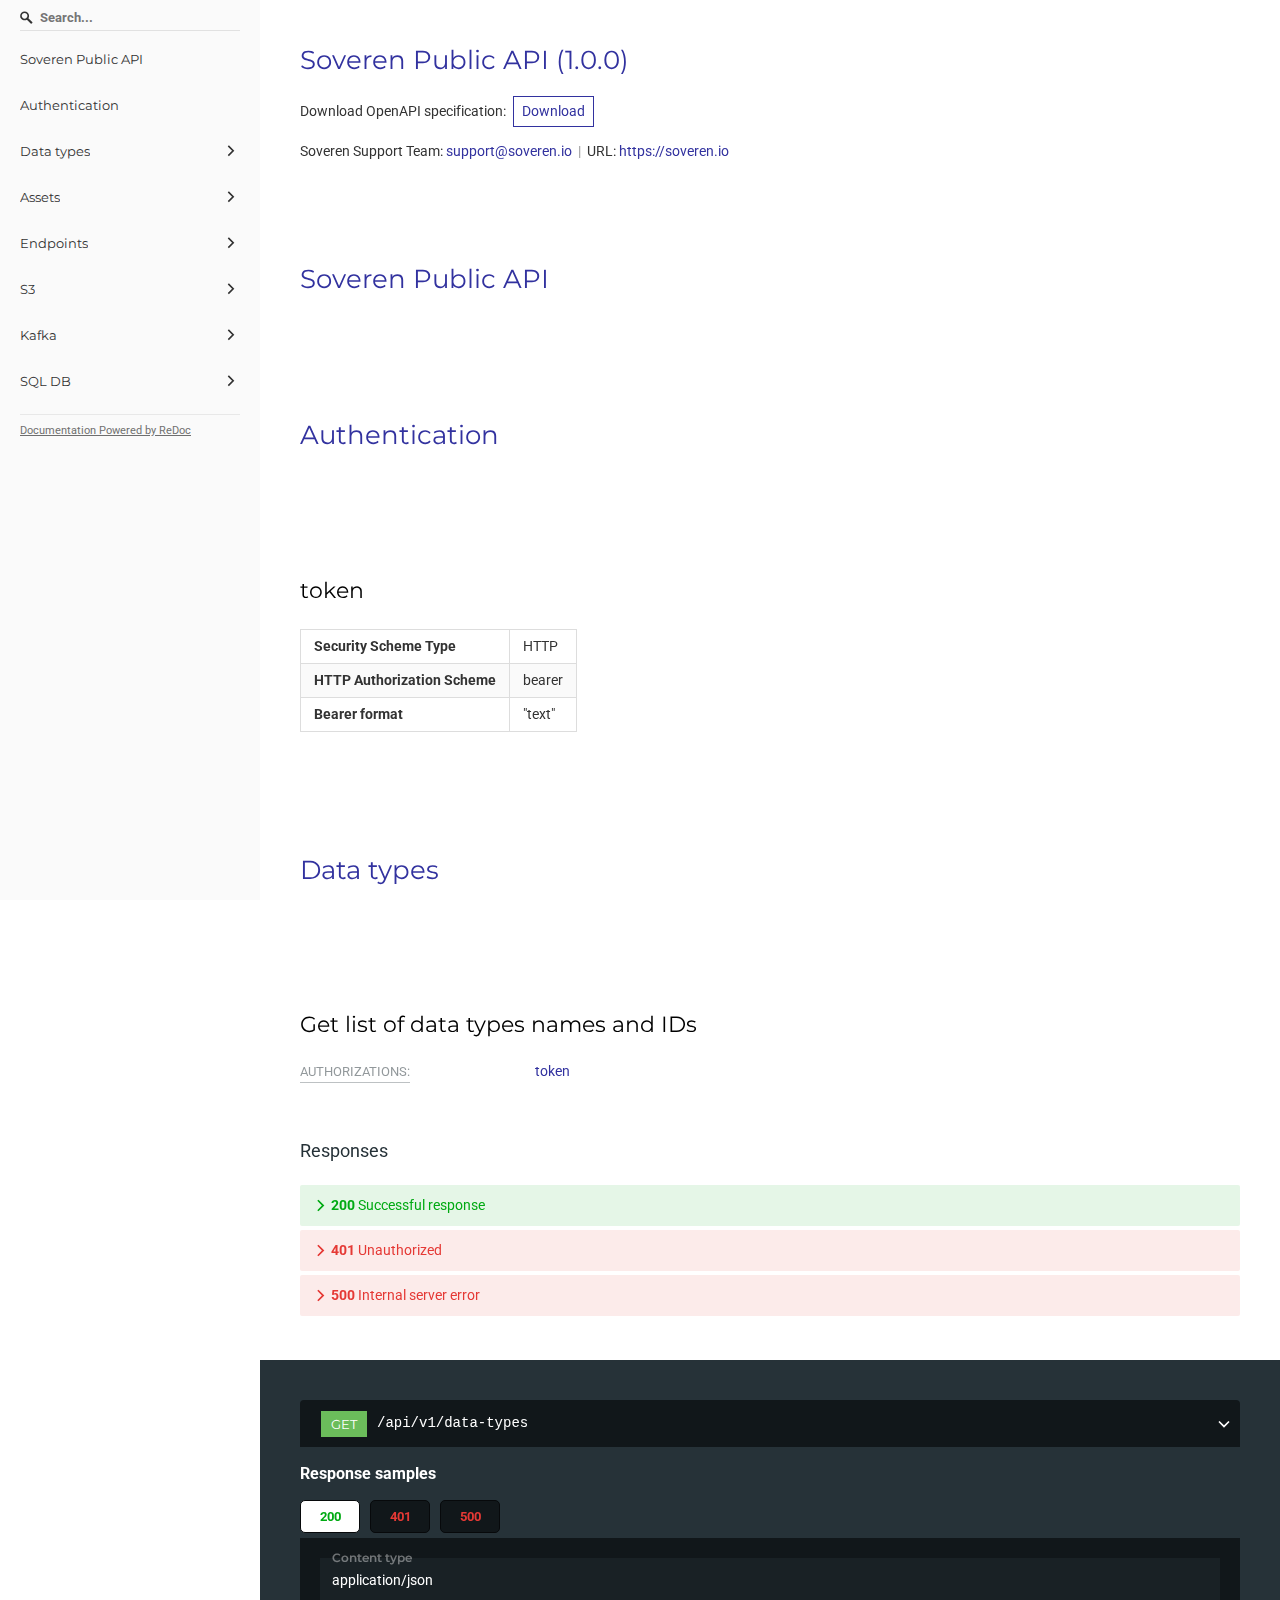
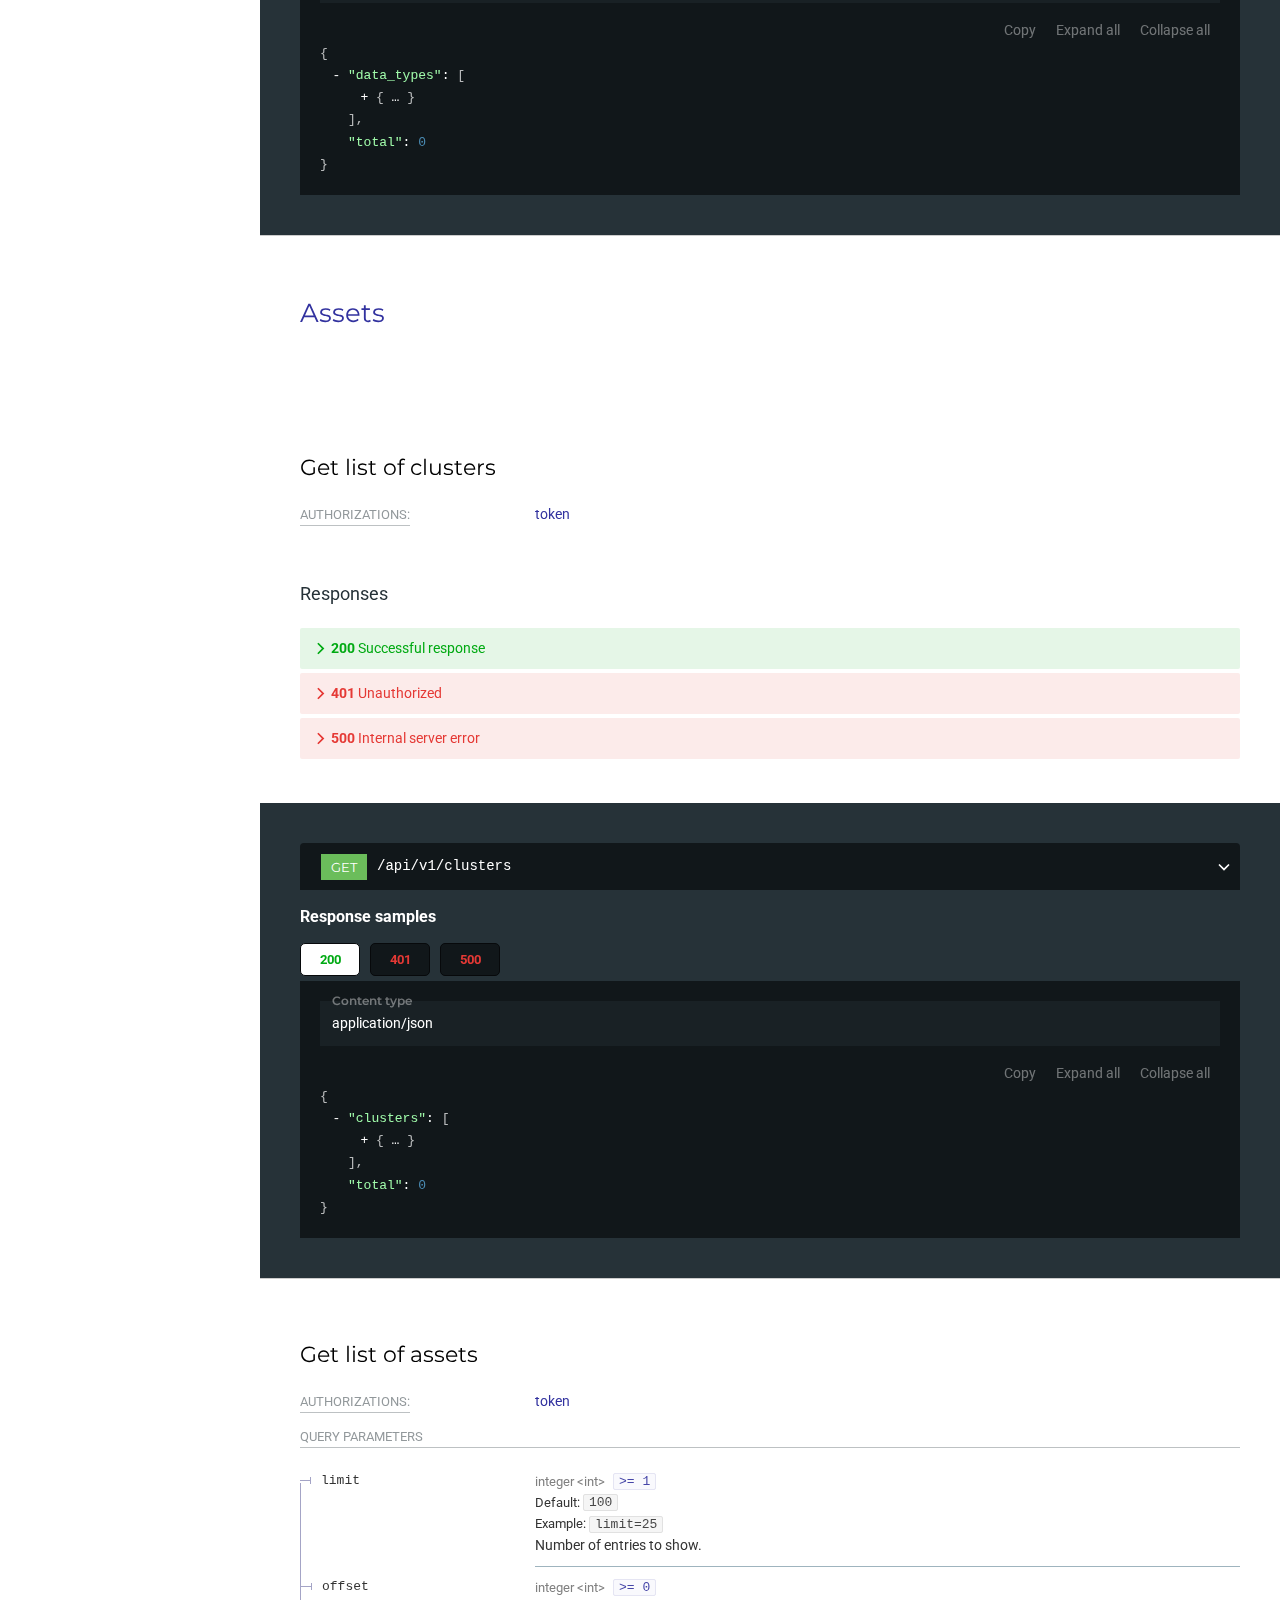
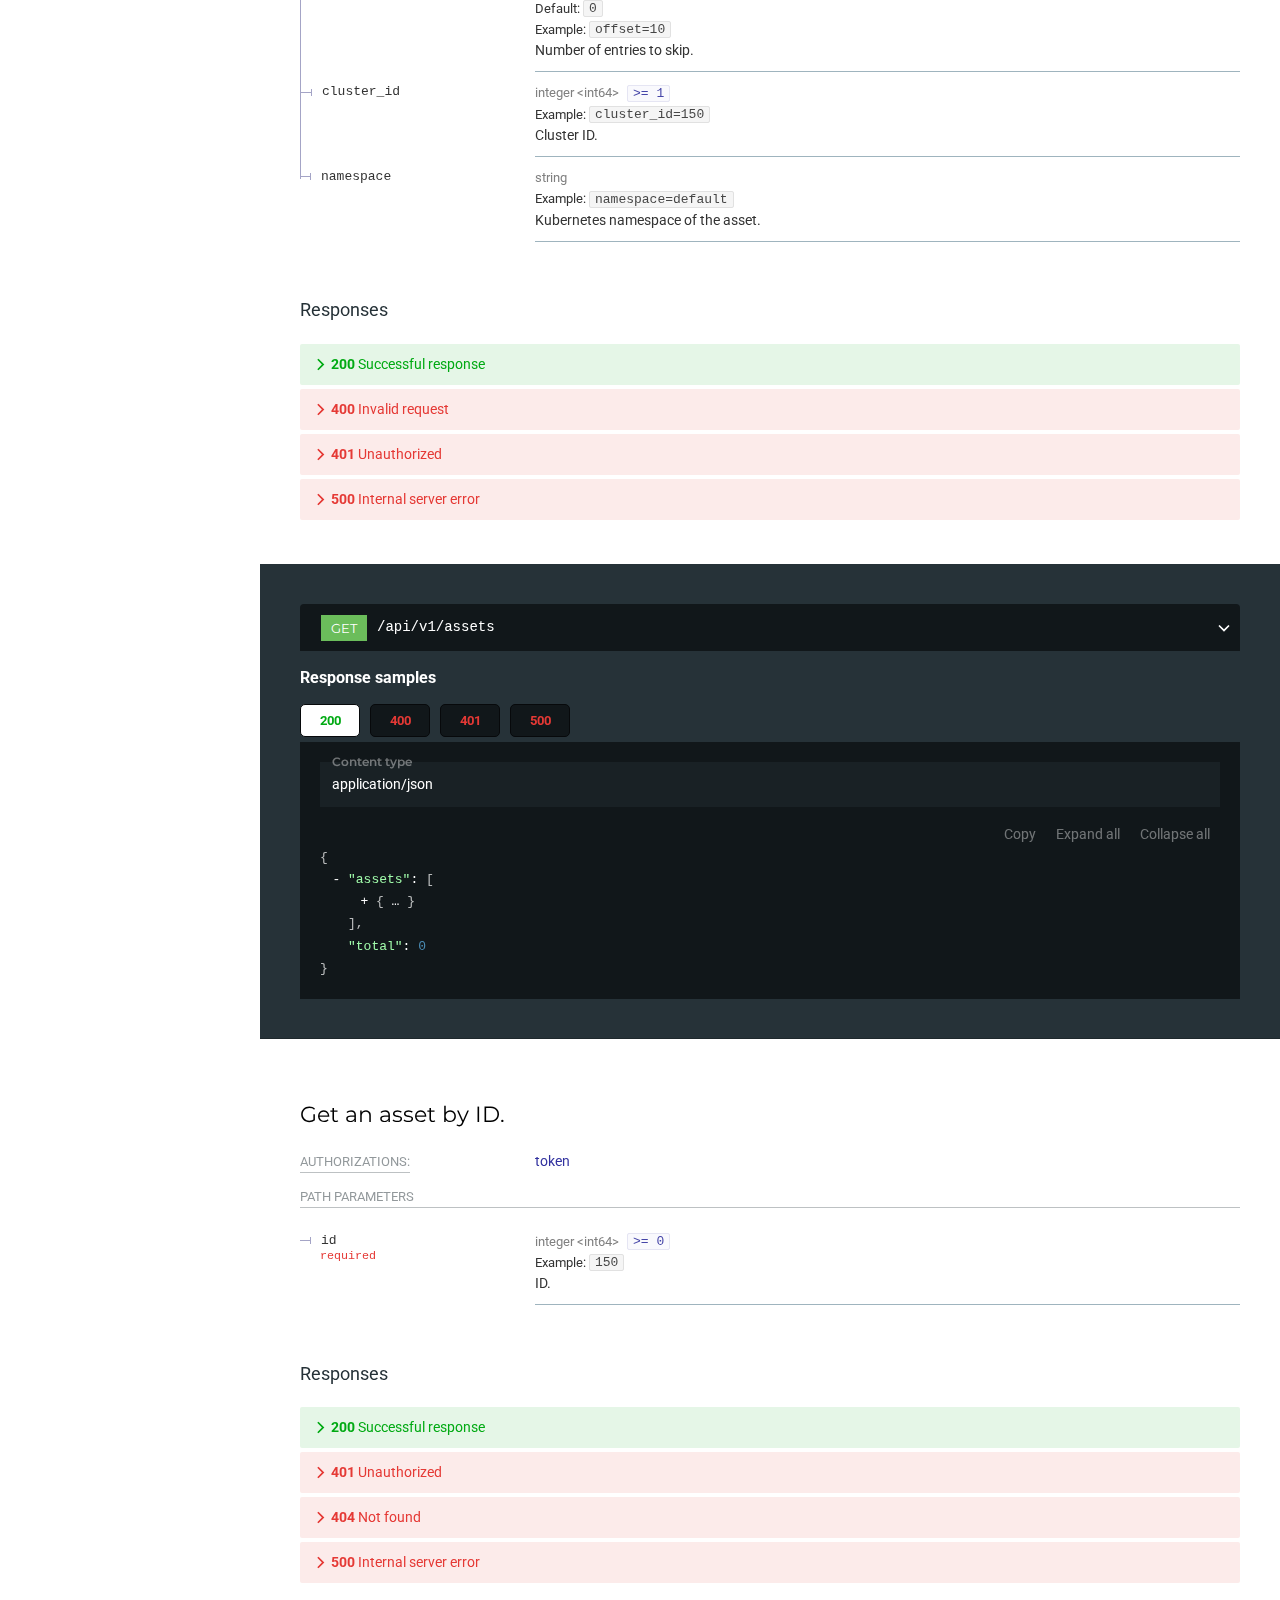
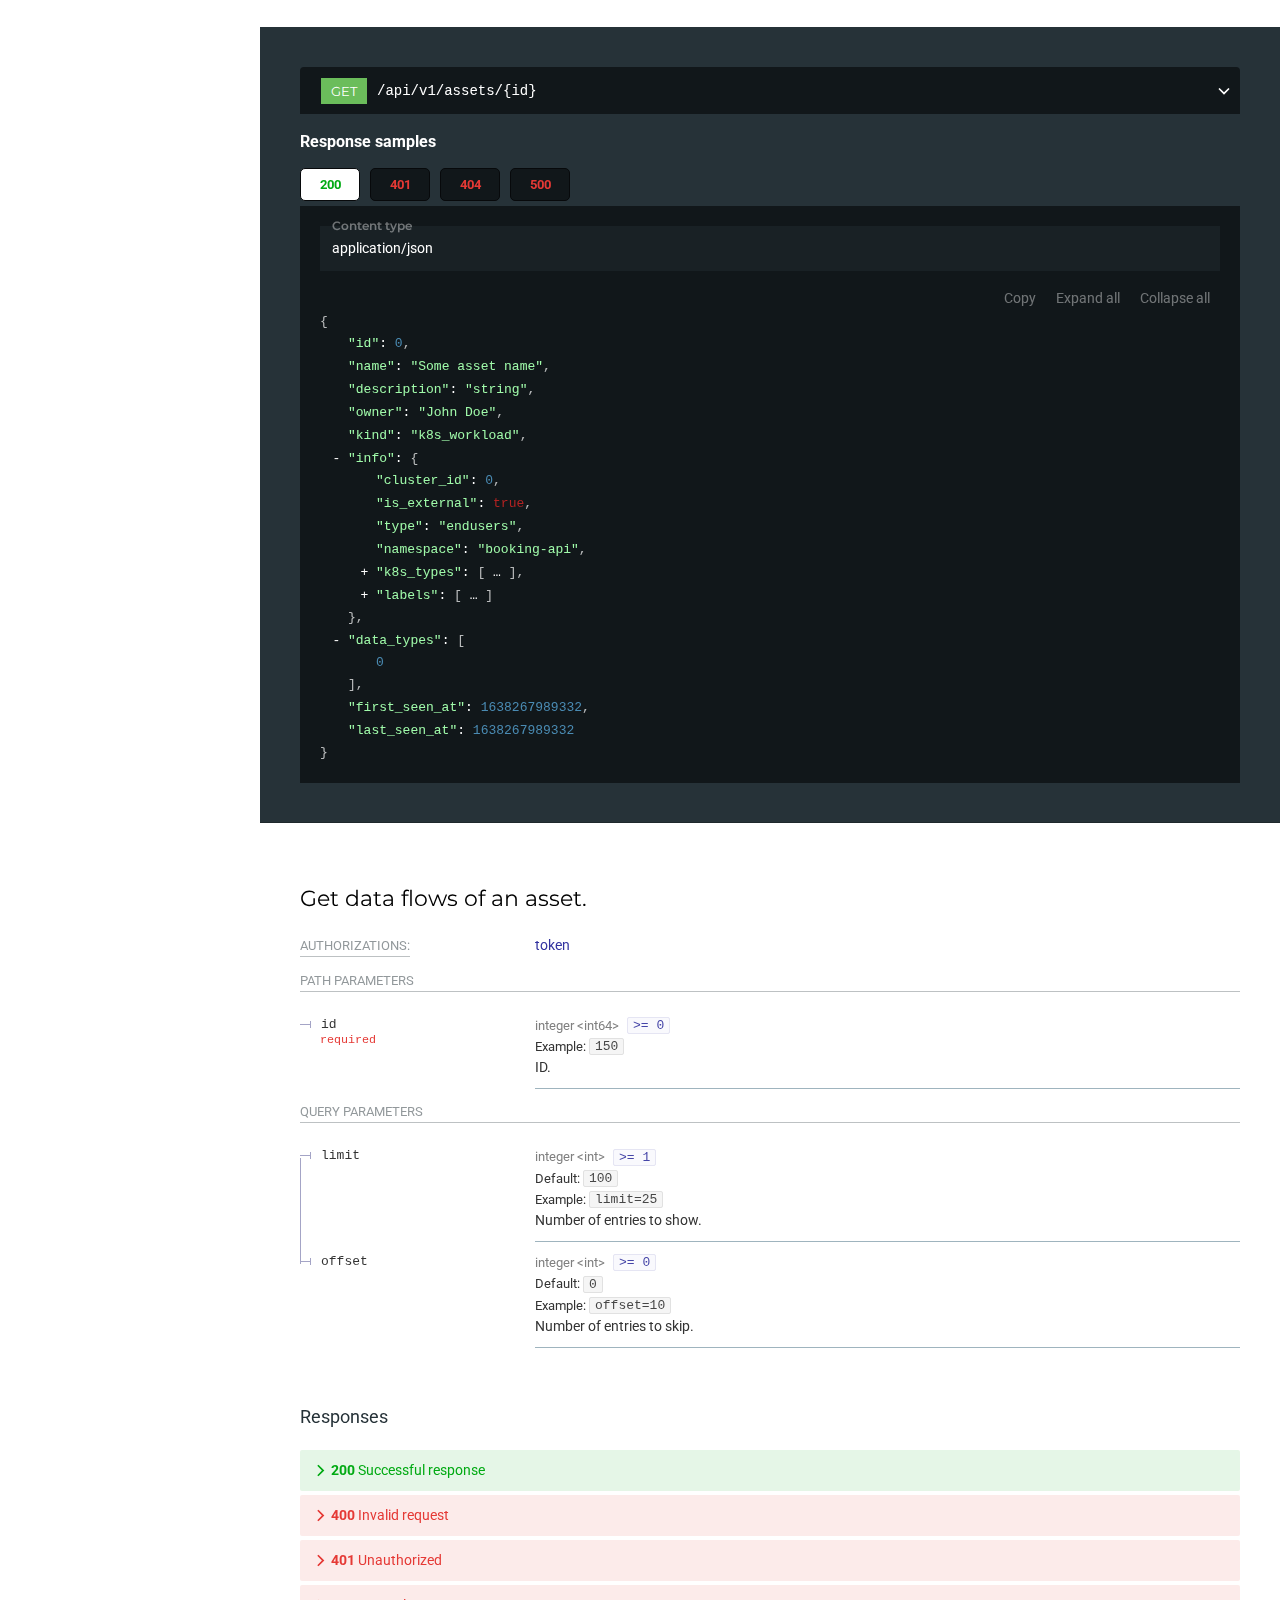
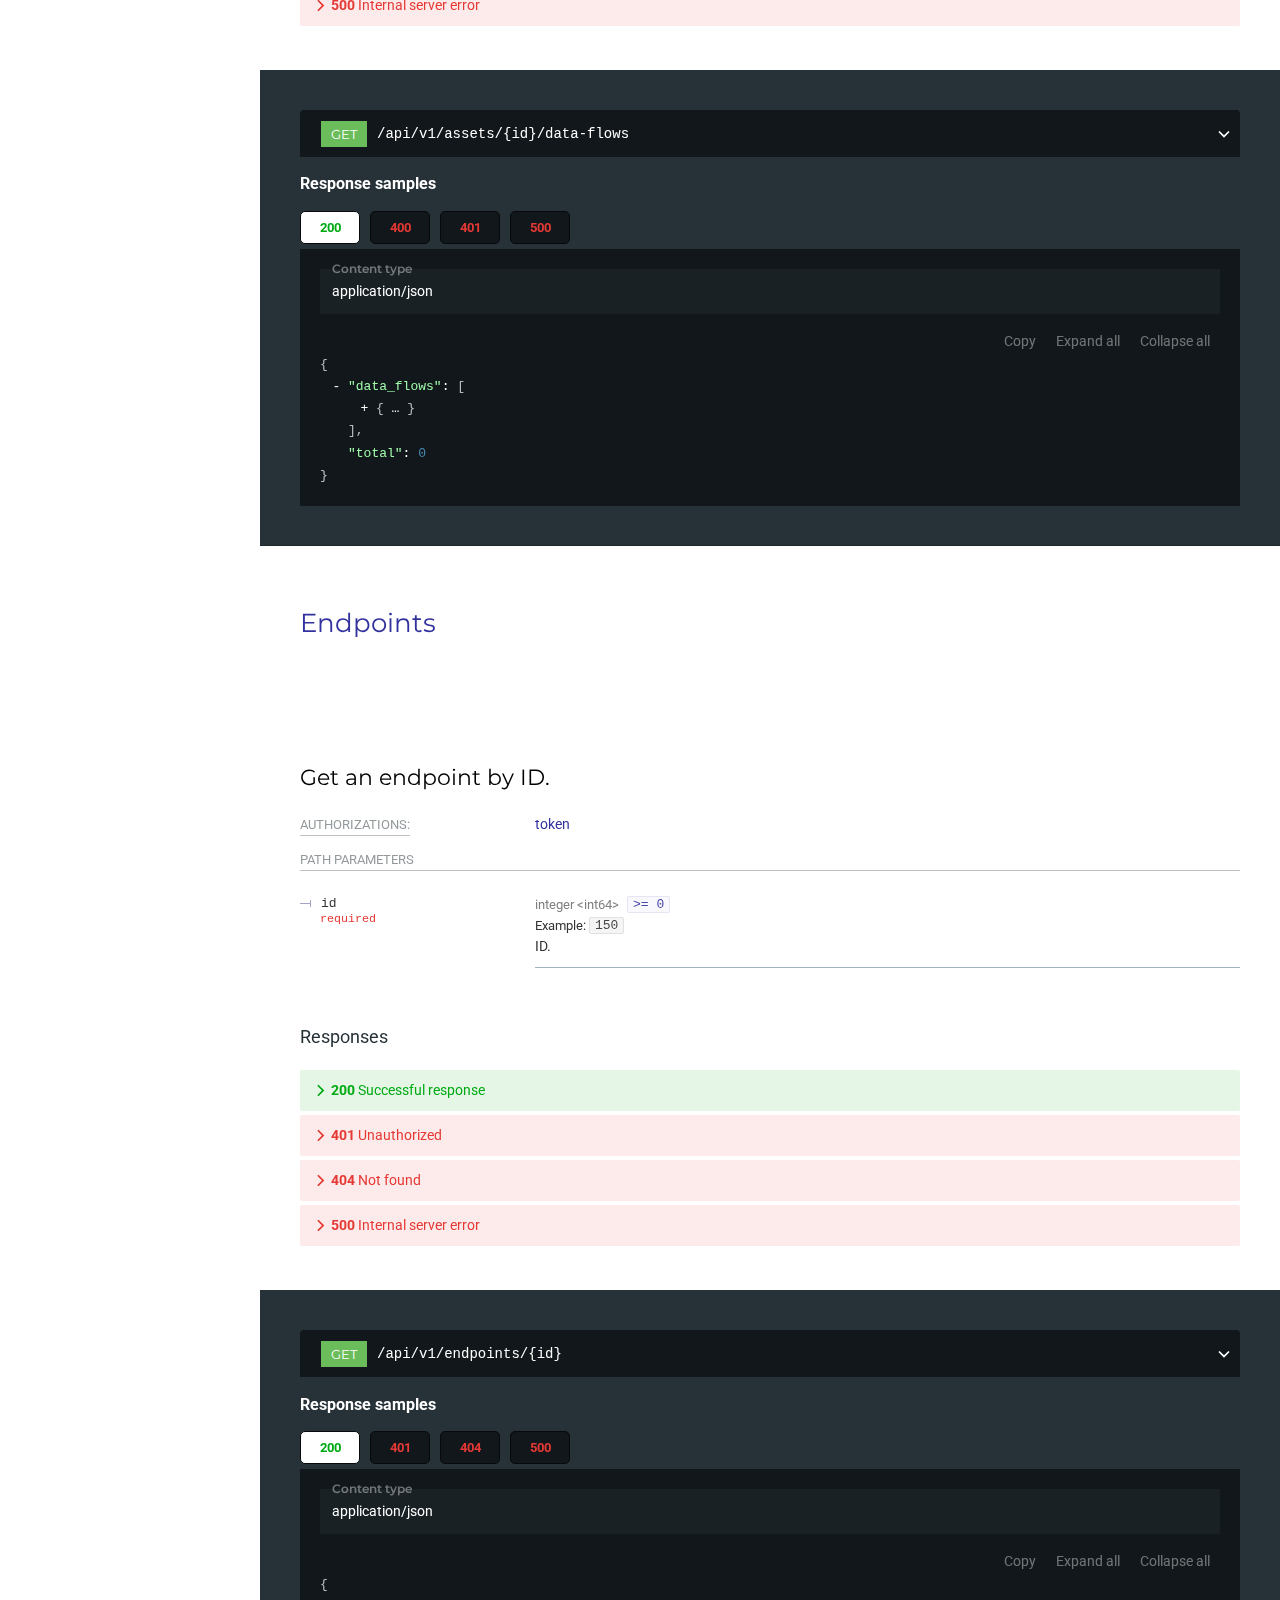
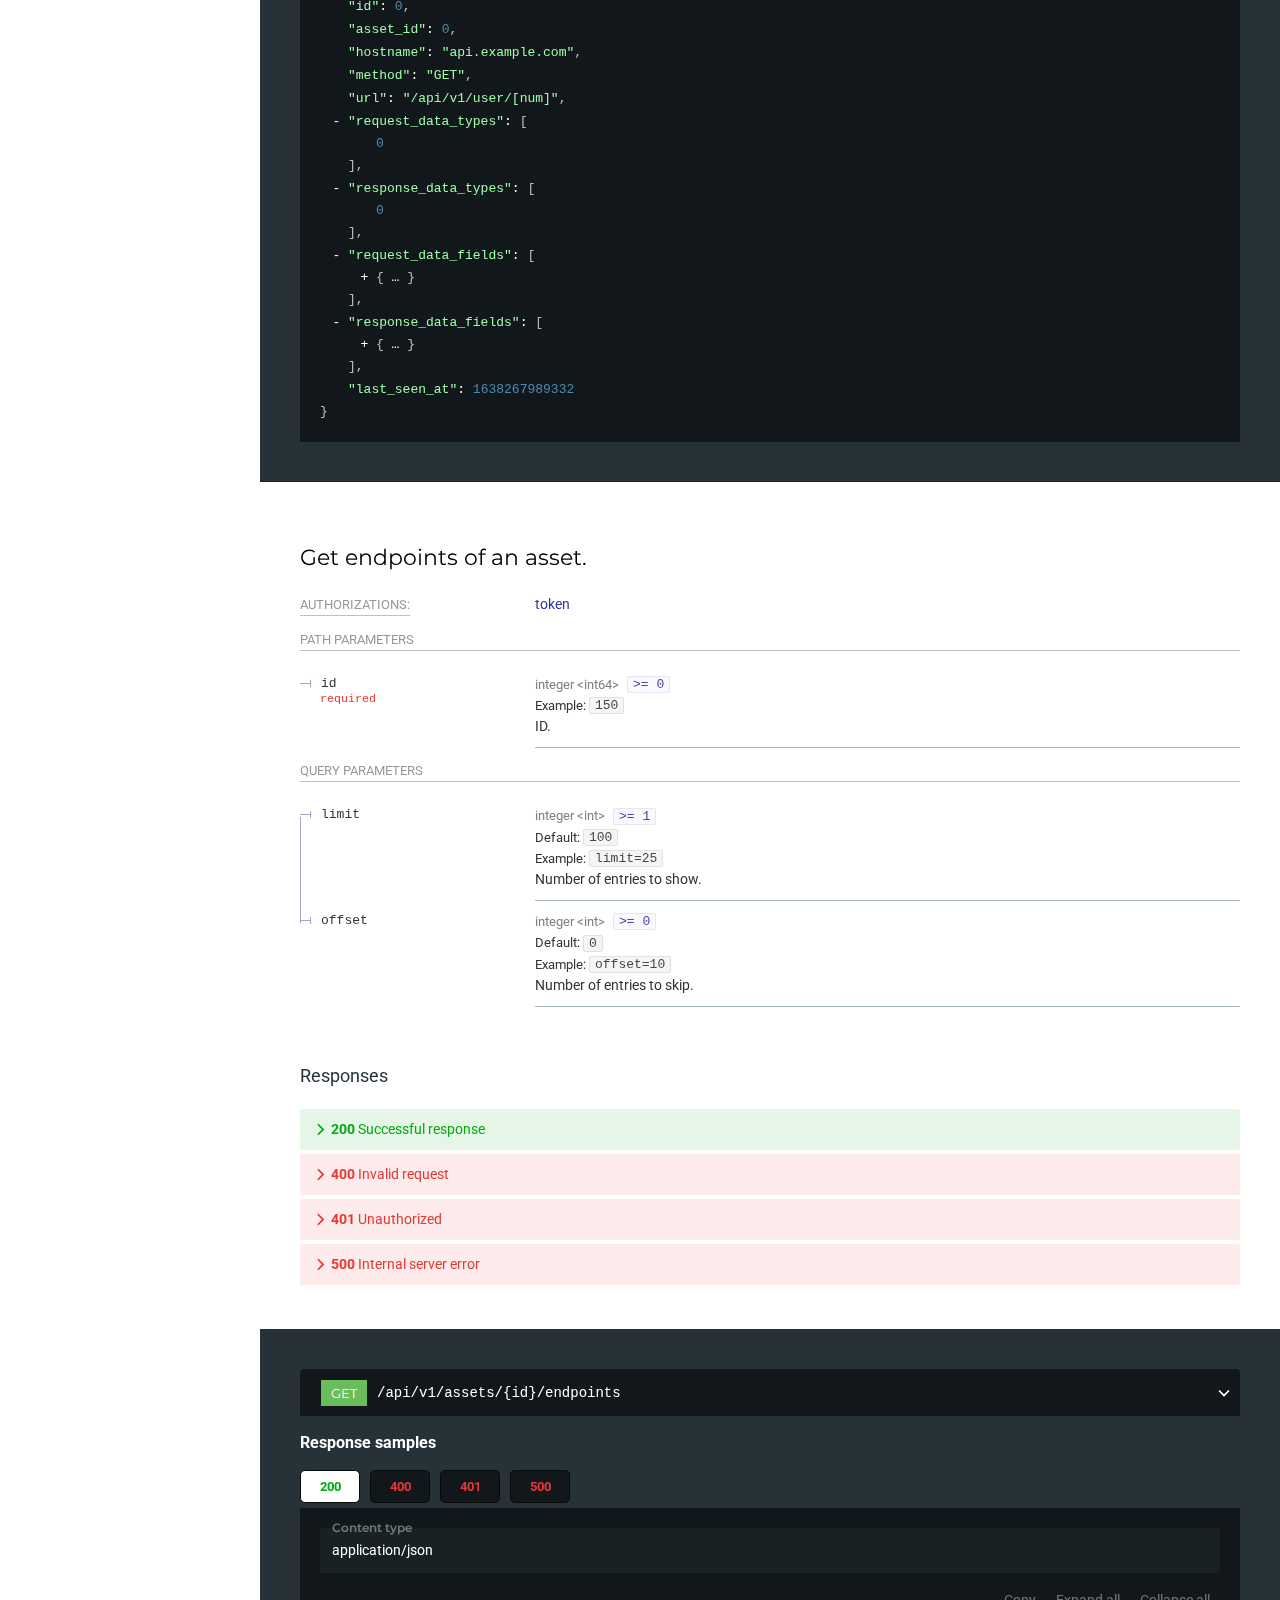
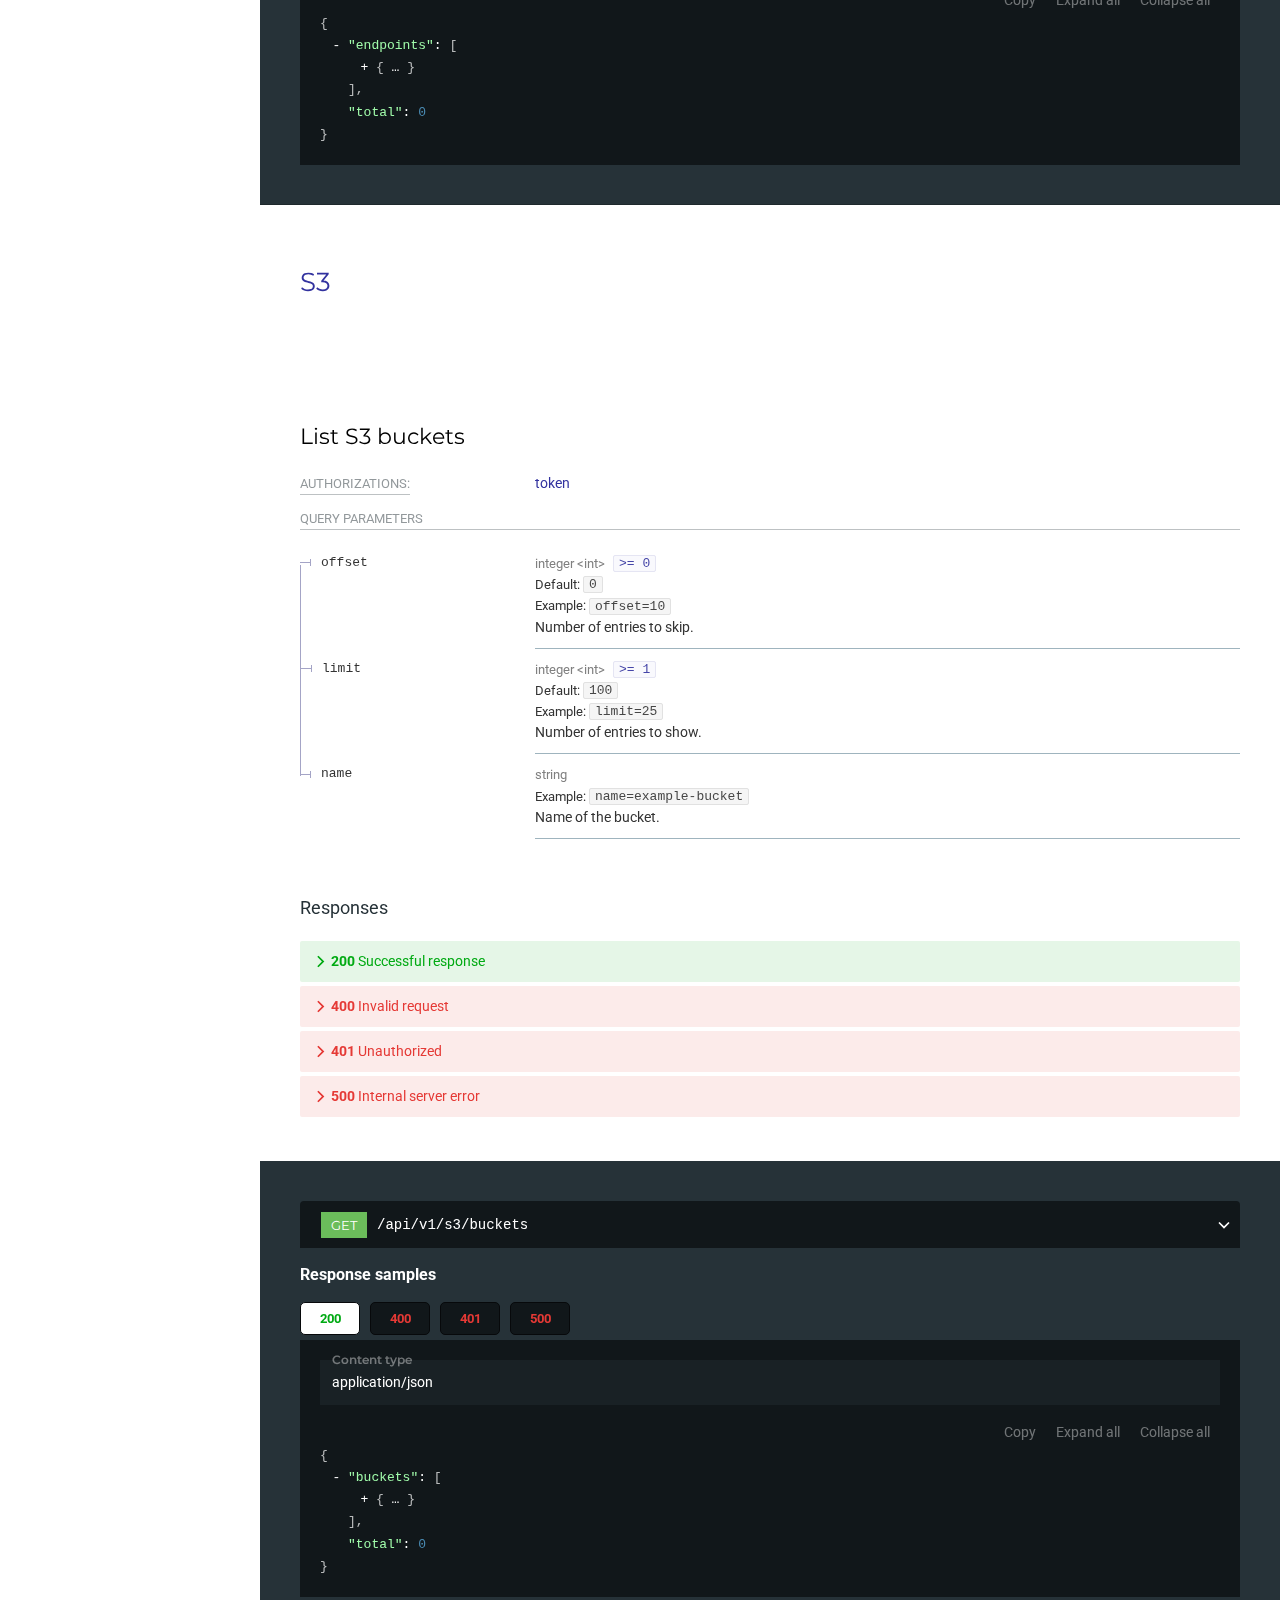
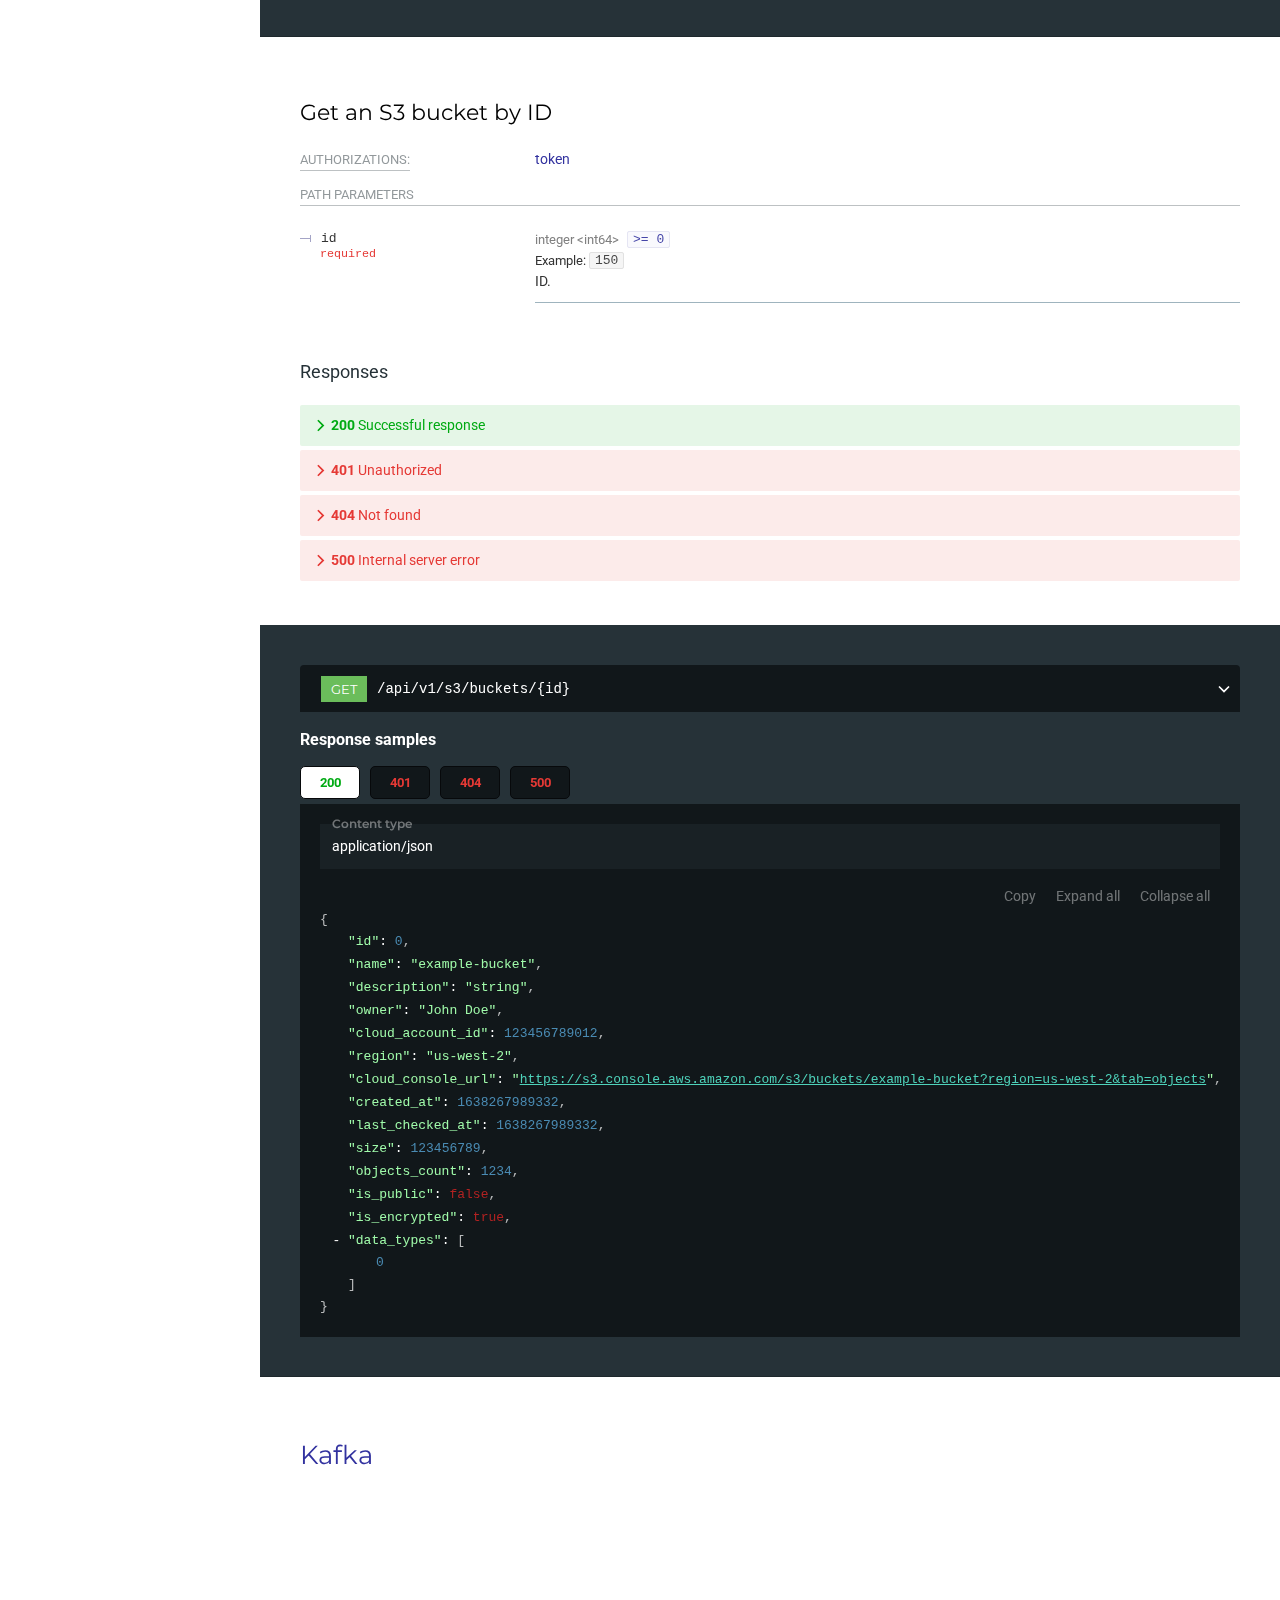
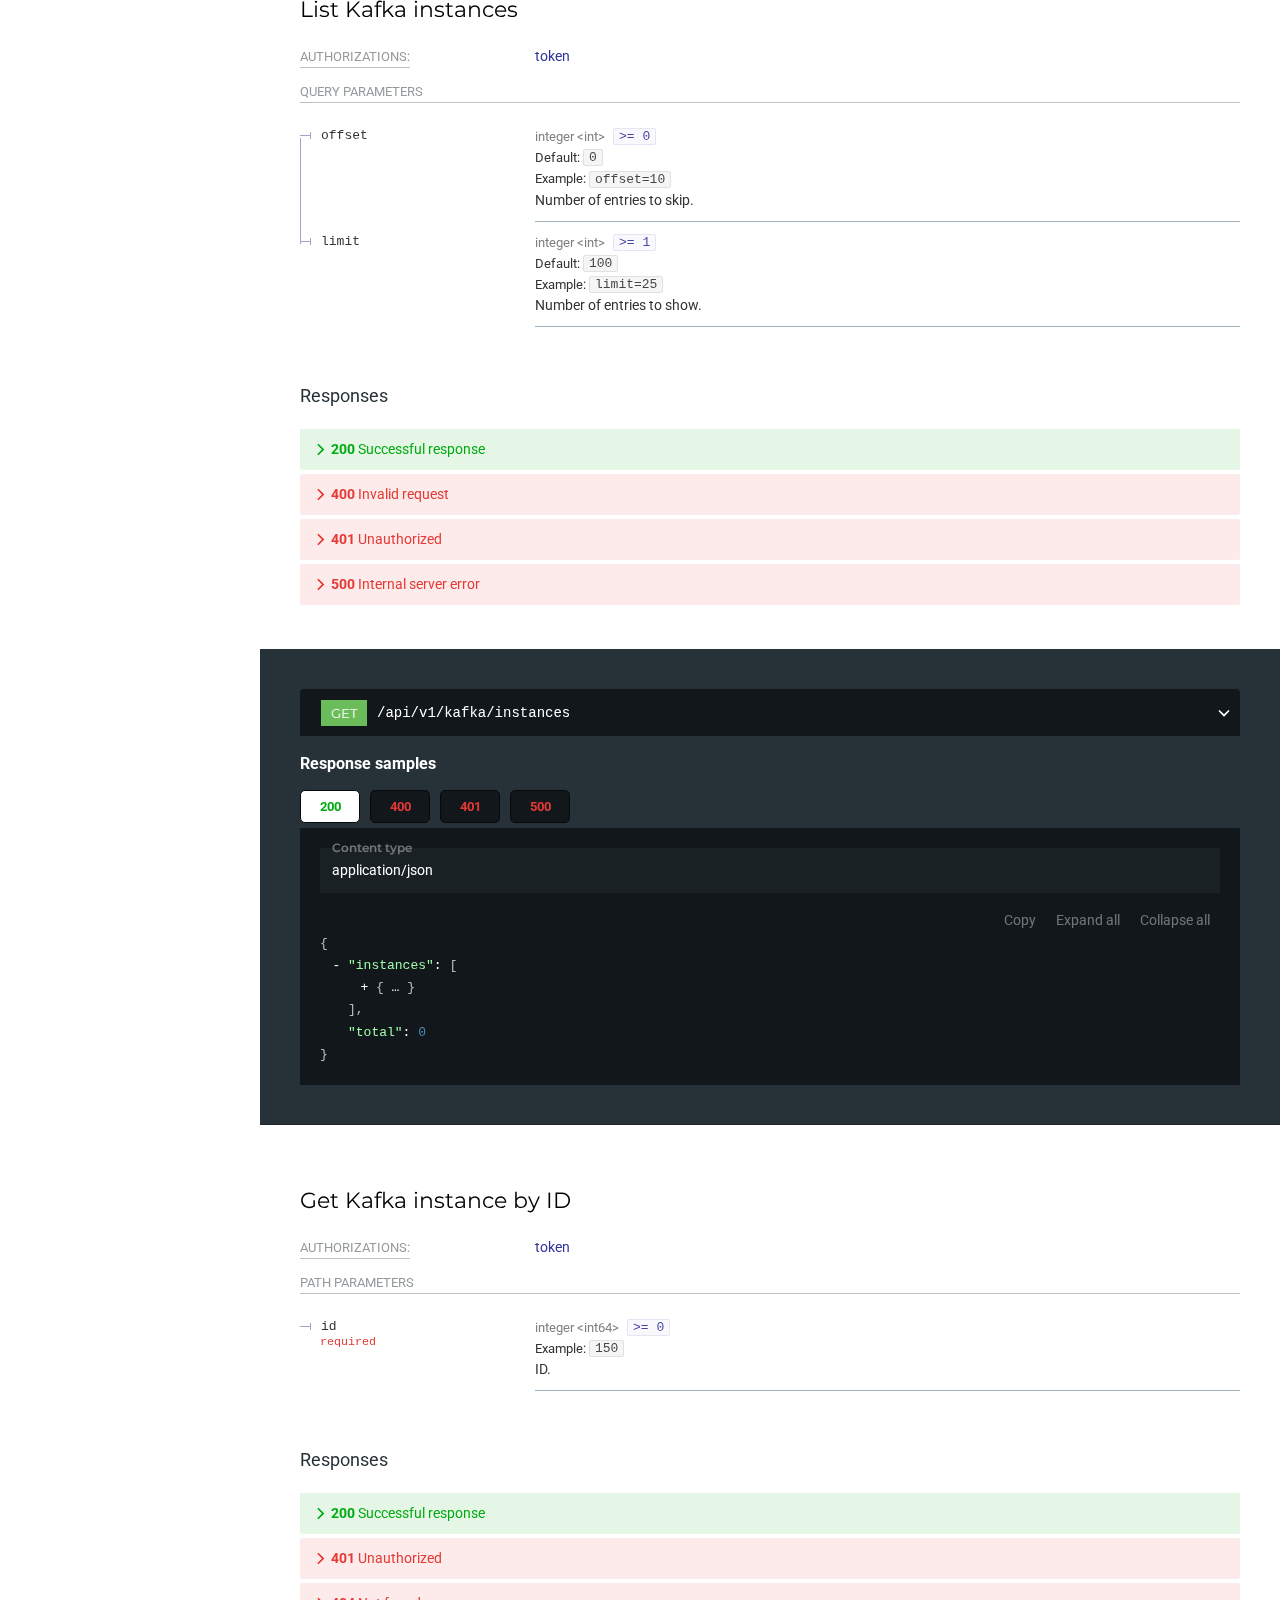
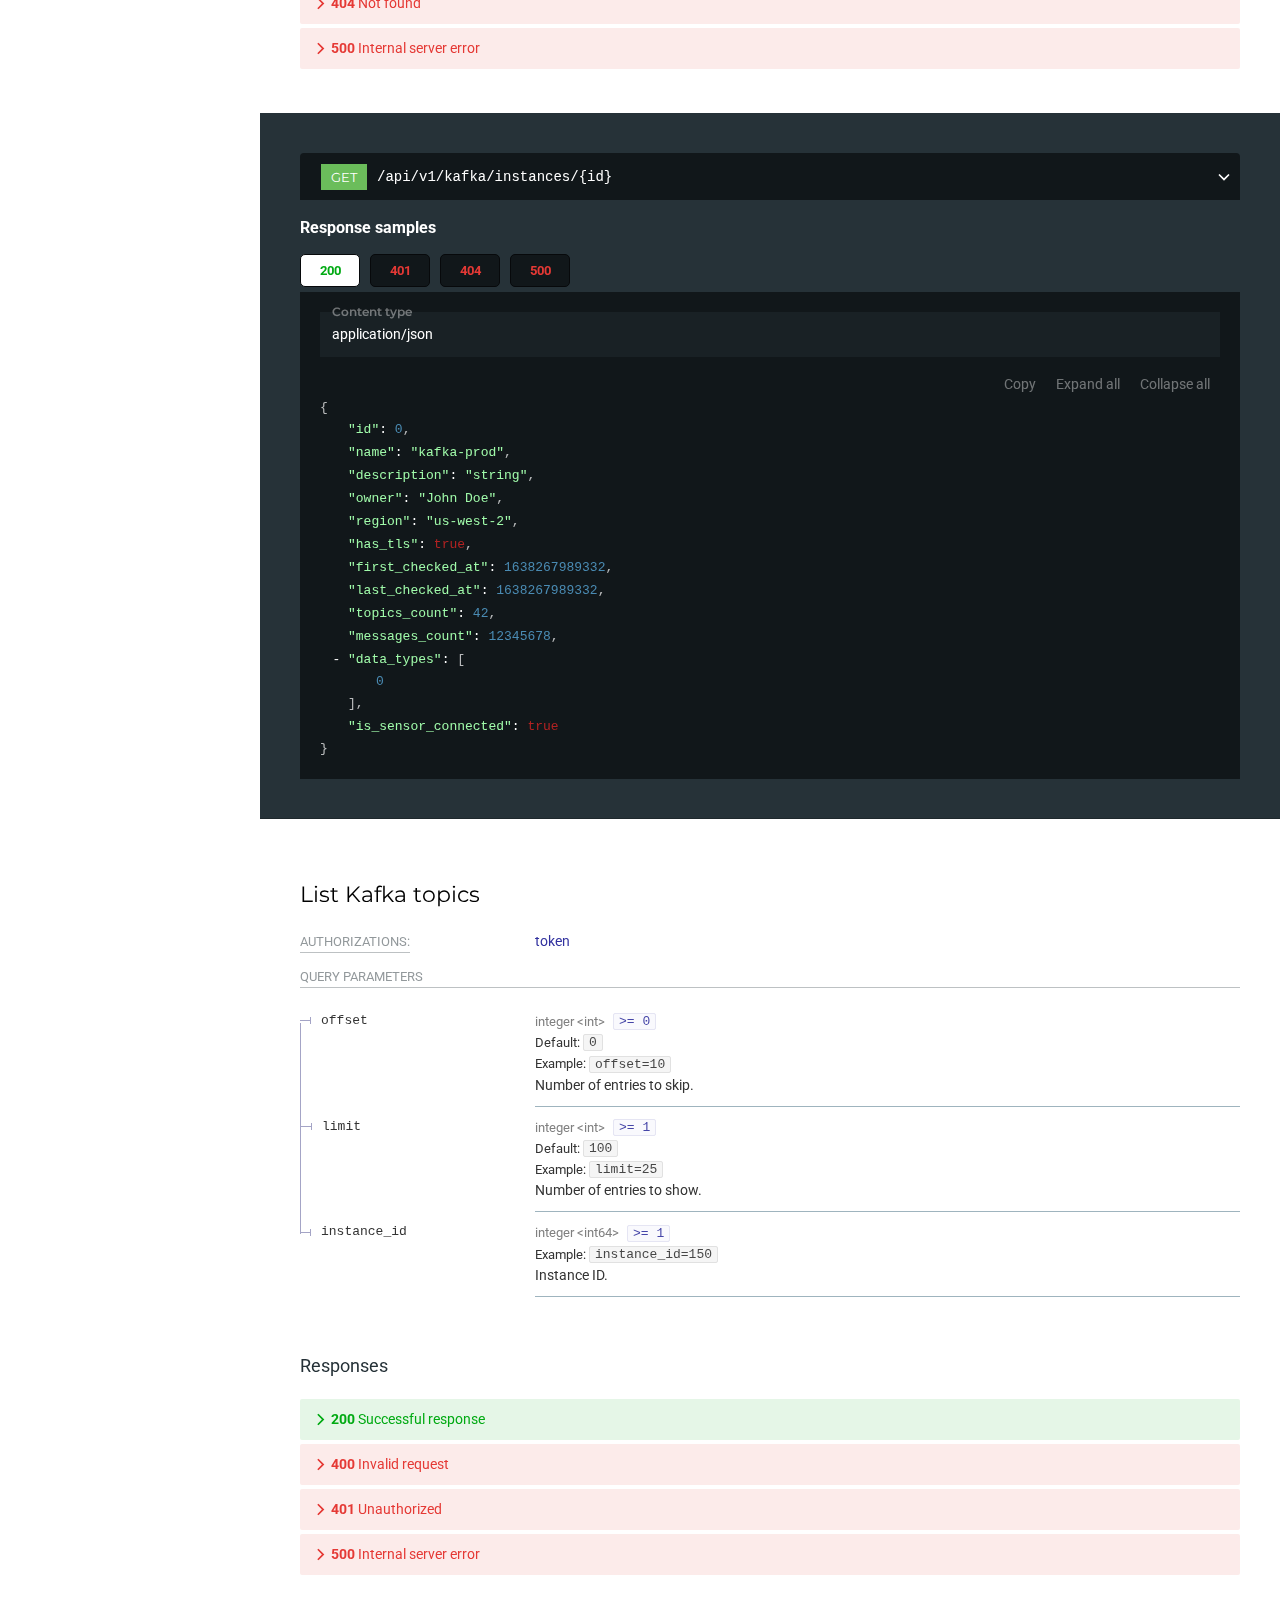
==== commit c0b50737: "Update api docs 2024-09-11T08:25:24" ====
--- a/docs/integration/api/ref/index.html
+++ b/docs/integration/api/ref/index.html
@@ -297,7 +297,7 @@
 
 <body>
   
-    <div id="redoc"><div class="sc-hZSUBg bxcHYI redoc-wrap"><div class="sc-iQNlJl jzMYjV menu-content" style="top:0px;height:calc(100vh - 0px)"><div role="search" class="sc-esOvli kKQhLA"><svg class="sc-hMFtBS ibpoCO search-icon" version="1.1" viewBox="0 0 1000 1000" x="0px" xmlns="http://www.w3.org/2000/svg" y="0px"><path d="M968.2,849.4L667.3,549c83.9-136.5,66.7-317.4-51.7-435.6C477.1-25,252.5-25,113.9,113.4c-138.5,138.3-138.5,362.6,0,501C219.2,730.1,413.2,743,547.6,666.5l301.9,301.4c43.6,43.6,76.9,14.9,104.2-12.4C981,928.3,1011.8,893,968.2,849.4z M524.5,522c-88.9,88.7-233,88.7-321.8,0c-88.9-88.7-88.9-232.6,0-321.3c88.9-88.7,233-88.7,321.8,0C613.4,289.4,613.4,433.3,524.5,522z"></path></svg><input type="text" value="" placeholder="Search..." class="sc-cmthru kzNiFq search-input"/></div><div class="sc-gPEVay hclups scrollbar-container undefined"><ul class="sc-bwCtUz ghctpd" role="navigation"><li data-item-id="section/Soveren-Public-API" class="sc-hrWEMg bbViyS"><label type="section" role="menuitem" class="sc-eTuwsz iNzLCk -depth1"><span title="Soveren Public API" class="sc-gwVKww fyUykq">Soveren Public API</span></label></li><li data-item-id="section/Authentication" class="sc-hrWEMg bbViyS"><label type="section" role="menuitem" class="sc-eTuwsz iNzLCk -depth1"><span title="Authentication" class="sc-gwVKww fyUykq">Authentication</span></label></li><li data-item-id="tag/Data-types" class="sc-hrWEMg bbViyS"><label type="tag" role="menuitem" class="sc-eTuwsz iNzLCk -depth1"><span title="Data types" class="sc-gwVKww fyUykq">Data types</span><svg class="sc-jTzLTM hjRNaf" version="1.1" viewBox="0 0 24 24" x="0" xmlns="http://www.w3.org/2000/svg" y="0"><polygon points="17.3 8.3 12 13.6 6.7 8.3 5.3 9.7 12 16.4 18.7 9.7 "></polygon></svg></label><ul class="sc-bwCtUz cLEtWf"><li data-item-id="operation/get-data-types" class="sc-hrWEMg bbViyS"><label role="menuitem" class="sc-eTuwsz gpbcFk -depth2"><span type="get" class="sc-iQKALj cFwMcp operation-type get">get</span><span width="calc(100% - 38px)" class="sc-gwVKww SmuWE">Get list of data types names and IDs</span></label></li></ul></li><li data-item-id="tag/Assets" class="sc-hrWEMg bbViyS"><label type="tag" role="menuitem" class="sc-eTuwsz iNzLCk -depth1"><span title="Assets" class="sc-gwVKww fyUykq">Assets</span><svg class="sc-jTzLTM hjRNaf" version="1.1" viewBox="0 0 24 24" x="0" xmlns="http://www.w3.org/2000/svg" y="0"><polygon points="17.3 8.3 12 13.6 6.7 8.3 5.3 9.7 12 16.4 18.7 9.7 "></polygon></svg></label><ul class="sc-bwCtUz cLEtWf"><li data-item-id="operation/get-clusters" class="sc-hrWEMg bbViyS"><label role="menuitem" class="sc-eTuwsz gpbcFk -depth2"><span type="get" class="sc-iQKALj cFwMcp operation-type get">get</span><span width="calc(100% - 38px)" class="sc-gwVKww SmuWE">Get list of clusters</span></label></li><li data-item-id="operation/get-assets" class="sc-hrWEMg bbViyS"><label role="menuitem" class="sc-eTuwsz gpbcFk -depth2"><span type="get" class="sc-iQKALj cFwMcp operation-type get">get</span><span width="calc(100% - 38px)" class="sc-gwVKww SmuWE">Get list of assets</span></label></li><li data-item-id="operation/get-asset" class="sc-hrWEMg bbViyS"><label role="menuitem" class="sc-eTuwsz gpbcFk -depth2"><span type="get" class="sc-iQKALj cFwMcp operation-type get">get</span><span width="calc(100% - 38px)" class="sc-gwVKww SmuWE">Get an asset by ID.</span></label></li><li data-item-id="operation/get-asset-data-flows" class="sc-hrWEMg bbViyS"><label role="menuitem" class="sc-eTuwsz gpbcFk -depth2"><span type="get" class="sc-iQKALj cFwMcp operation-type get">get</span><span width="calc(100% - 38px)" class="sc-gwVKww SmuWE">Get data flows of an asset.</span></label></li></ul></li><li data-item-id="tag/Endpoints" class="sc-hrWEMg bbViyS"><label type="tag" role="menuitem" class="sc-eTuwsz iNzLCk -depth1"><span title="Endpoints" class="sc-gwVKww fyUykq">Endpoints</span><svg class="sc-jTzLTM hjRNaf" version="1.1" viewBox="0 0 24 24" x="0" xmlns="http://www.w3.org/2000/svg" y="0"><polygon points="17.3 8.3 12 13.6 6.7 8.3 5.3 9.7 12 16.4 18.7 9.7 "></polygon></svg></label><ul class="sc-bwCtUz cLEtWf"><li data-item-id="operation/get-endpoint" class="sc-hrWEMg bbViyS"><label role="menuitem" class="sc-eTuwsz gpbcFk -depth2"><span type="get" class="sc-iQKALj cFwMcp operation-type get">get</span><span width="calc(100% - 38px)" class="sc-gwVKww SmuWE">Get an endpoint by ID.</span></label></li><li data-item-id="operation/get-asset-endpoints" class="sc-hrWEMg bbViyS"><label role="menuitem" class="sc-eTuwsz gpbcFk -depth2"><span type="get" class="sc-iQKALj cFwMcp operation-type get">get</span><span width="calc(100% - 38px)" class="sc-gwVKww SmuWE">Get endpoints of an asset.</span></label></li></ul></li></ul><div class="sc-hXRMBi nGwee"><a target="_blank" rel="noopener noreferrer" href="https://github.com/Redocly/redoc">Documentation Powered by ReDoc</a></div></div></div><div class="sc-bsbRJL fXybtJ"><div class="sc-epnACN fWqlcz"><svg class="" style="transform:translate(2px, -4px) rotate(180deg);transition:transform 0.2s ease" viewBox="0 0 926.23699 573.74994" version="1.1" x="0px" y="0px" width="15" height="15"><g transform="translate(904.92214,-879.1482)"><path d="
+    <div id="redoc"><div class="sc-hZSUBg bxcHYI redoc-wrap"><div class="sc-iQNlJl jzMYjV menu-content" style="top:0px;height:calc(100vh - 0px)"><div role="search" class="sc-esOvli kKQhLA"><svg class="sc-hMFtBS ibpoCO search-icon" version="1.1" viewBox="0 0 1000 1000" x="0px" xmlns="http://www.w3.org/2000/svg" y="0px"><path d="M968.2,849.4L667.3,549c83.9-136.5,66.7-317.4-51.7-435.6C477.1-25,252.5-25,113.9,113.4c-138.5,138.3-138.5,362.6,0,501C219.2,730.1,413.2,743,547.6,666.5l301.9,301.4c43.6,43.6,76.9,14.9,104.2-12.4C981,928.3,1011.8,893,968.2,849.4z M524.5,522c-88.9,88.7-233,88.7-321.8,0c-88.9-88.7-88.9-232.6,0-321.3c88.9-88.7,233-88.7,321.8,0C613.4,289.4,613.4,433.3,524.5,522z"></path></svg><input type="text" value="" placeholder="Search..." class="sc-cmthru kzNiFq search-input"/></div><div class="sc-gPEVay hclups scrollbar-container undefined"><ul class="sc-bwCtUz ghctpd" role="navigation"><li data-item-id="section/Soveren-Public-API" class="sc-hrWEMg bbViyS"><label type="section" role="menuitem" class="sc-eTuwsz iNzLCk -depth1"><span title="Soveren Public API" class="sc-gwVKww fyUykq">Soveren Public API</span></label></li><li data-item-id="section/Authentication" class="sc-hrWEMg bbViyS"><label type="section" role="menuitem" class="sc-eTuwsz iNzLCk -depth1"><span title="Authentication" class="sc-gwVKww fyUykq">Authentication</span></label></li><li data-item-id="tag/Data-types" class="sc-hrWEMg bbViyS"><label type="tag" role="menuitem" class="sc-eTuwsz iNzLCk -depth1"><span title="Data types" class="sc-gwVKww fyUykq">Data types</span><svg class="sc-jTzLTM hjRNaf" version="1.1" viewBox="0 0 24 24" x="0" xmlns="http://www.w3.org/2000/svg" y="0"><polygon points="17.3 8.3 12 13.6 6.7 8.3 5.3 9.7 12 16.4 18.7 9.7 "></polygon></svg></label><ul class="sc-bwCtUz cLEtWf"><li data-item-id="operation/get-data-types" class="sc-hrWEMg bbViyS"><label role="menuitem" class="sc-eTuwsz gpbcFk -depth2"><span type="get" class="sc-iQKALj cFwMcp operation-type get">get</span><span width="calc(100% - 38px)" class="sc-gwVKww SmuWE">Get list of data types names and IDs</span></label></li></ul></li><li data-item-id="tag/Assets" class="sc-hrWEMg bbViyS"><label type="tag" role="menuitem" class="sc-eTuwsz iNzLCk -depth1"><span title="Assets" class="sc-gwVKww fyUykq">Assets</span><svg class="sc-jTzLTM hjRNaf" version="1.1" viewBox="0 0 24 24" x="0" xmlns="http://www.w3.org/2000/svg" y="0"><polygon points="17.3 8.3 12 13.6 6.7 8.3 5.3 9.7 12 16.4 18.7 9.7 "></polygon></svg></label><ul class="sc-bwCtUz cLEtWf"><li data-item-id="operation/get-clusters" class="sc-hrWEMg bbViyS"><label role="menuitem" class="sc-eTuwsz gpbcFk -depth2"><span type="get" class="sc-iQKALj cFwMcp operation-type get">get</span><span width="calc(100% - 38px)" class="sc-gwVKww SmuWE">Get list of clusters</span></label></li><li data-item-id="operation/get-assets" class="sc-hrWEMg bbViyS"><label role="menuitem" class="sc-eTuwsz gpbcFk -depth2"><span type="get" class="sc-iQKALj cFwMcp operation-type get">get</span><span width="calc(100% - 38px)" class="sc-gwVKww SmuWE">Get list of assets</span></label></li><li data-item-id="operation/get-asset" class="sc-hrWEMg bbViyS"><label role="menuitem" class="sc-eTuwsz gpbcFk -depth2"><span type="get" class="sc-iQKALj cFwMcp operation-type get">get</span><span width="calc(100% - 38px)" class="sc-gwVKww SmuWE">Get an asset by ID.</span></label></li><li data-item-id="operation/get-asset-data-flows" class="sc-hrWEMg bbViyS"><label role="menuitem" class="sc-eTuwsz gpbcFk -depth2"><span type="get" class="sc-iQKALj cFwMcp operation-type get">get</span><span width="calc(100% - 38px)" class="sc-gwVKww SmuWE">Get data flows of an asset.</span></label></li></ul></li><li data-item-id="tag/Endpoints" class="sc-hrWEMg bbViyS"><label type="tag" role="menuitem" class="sc-eTuwsz iNzLCk -depth1"><span title="Endpoints" class="sc-gwVKww fyUykq">Endpoints</span><svg class="sc-jTzLTM hjRNaf" version="1.1" viewBox="0 0 24 24" x="0" xmlns="http://www.w3.org/2000/svg" y="0"><polygon points="17.3 8.3 12 13.6 6.7 8.3 5.3 9.7 12 16.4 18.7 9.7 "></polygon></svg></label><ul class="sc-bwCtUz cLEtWf"><li data-item-id="operation/get-endpoint" class="sc-hrWEMg bbViyS"><label role="menuitem" class="sc-eTuwsz gpbcFk -depth2"><span type="get" class="sc-iQKALj cFwMcp operation-type get">get</span><span width="calc(100% - 38px)" class="sc-gwVKww SmuWE">Get an endpoint by ID.</span></label></li><li data-item-id="operation/get-asset-endpoints" class="sc-hrWEMg bbViyS"><label role="menuitem" class="sc-eTuwsz gpbcFk -depth2"><span type="get" class="sc-iQKALj cFwMcp operation-type get">get</span><span width="calc(100% - 38px)" class="sc-gwVKww SmuWE">Get endpoints of an asset.</span></label></li></ul></li><li data-item-id="tag/S3" class="sc-hrWEMg bbViyS"><label type="tag" role="menuitem" class="sc-eTuwsz iNzLCk -depth1"><span title="S3" class="sc-gwVKww fyUykq">S3</span><svg class="sc-jTzLTM hjRNaf" version="1.1" viewBox="0 0 24 24" x="0" xmlns="http://www.w3.org/2000/svg" y="0"><polygon points="17.3 8.3 12 13.6 6.7 8.3 5.3 9.7 12 16.4 18.7 9.7 "></polygon></svg></label><ul class="sc-bwCtUz cLEtWf"><li data-item-id="operation/list-s3-buckets" class="sc-hrWEMg bbViyS"><label role="menuitem" class="sc-eTuwsz gpbcFk -depth2"><span type="get" class="sc-iQKALj cFwMcp operation-type get">get</span><span width="calc(100% - 38px)" class="sc-gwVKww SmuWE">List S3 buckets</span></label></li><li data-item-id="operation/get-s3-bucket" class="sc-hrWEMg bbViyS"><label role="menuitem" class="sc-eTuwsz gpbcFk -depth2"><span type="get" class="sc-iQKALj cFwMcp operation-type get">get</span><span width="calc(100% - 38px)" class="sc-gwVKww SmuWE">Get an S3 bucket by ID</span></label></li></ul></li><li data-item-id="tag/Kafka" class="sc-hrWEMg bbViyS"><label type="tag" role="menuitem" class="sc-eTuwsz iNzLCk -depth1"><span title="Kafka" class="sc-gwVKww fyUykq">Kafka</span><svg class="sc-jTzLTM hjRNaf" version="1.1" viewBox="0 0 24 24" x="0" xmlns="http://www.w3.org/2000/svg" y="0"><polygon points="17.3 8.3 12 13.6 6.7 8.3 5.3 9.7 12 16.4 18.7 9.7 "></polygon></svg></label><ul class="sc-bwCtUz cLEtWf"><li data-item-id="operation/list-kafka-instances" class="sc-hrWEMg bbViyS"><label role="menuitem" class="sc-eTuwsz gpbcFk -depth2"><span type="get" class="sc-iQKALj cFwMcp operation-type get">get</span><span width="calc(100% - 38px)" class="sc-gwVKww SmuWE">List Kafka instances</span></label></li><li data-item-id="operation/get-kafka-instance" class="sc-hrWEMg bbViyS"><label role="menuitem" class="sc-eTuwsz gpbcFk -depth2"><span type="get" class="sc-iQKALj cFwMcp operation-type get">get</span><span width="calc(100% - 38px)" class="sc-gwVKww SmuWE">Get Kafka instance by ID</span></label></li><li data-item-id="operation/list-kafka-topics" class="sc-hrWEMg bbViyS"><label role="menuitem" class="sc-eTuwsz gpbcFk -depth2"><span type="get" class="sc-iQKALj cFwMcp operation-type get">get</span><span width="calc(100% - 38px)" class="sc-gwVKww SmuWE">List Kafka topics</span></label></li><li data-item-id="operation/get-kafka-topic" class="sc-hrWEMg bbViyS"><label role="menuitem" class="sc-eTuwsz gpbcFk -depth2"><span type="get" class="sc-iQKALj cFwMcp operation-type get">get</span><span width="calc(100% - 38px)" class="sc-gwVKww SmuWE">Get Kafka topic by ID</span></label></li></ul></li><li data-item-id="tag/SQL-DB" class="sc-hrWEMg bbViyS"><label type="tag" role="menuitem" class="sc-eTuwsz iNzLCk -depth1"><span title="SQL DB" class="sc-gwVKww fyUykq">SQL DB</span><svg class="sc-jTzLTM hjRNaf" version="1.1" viewBox="0 0 24 24" x="0" xmlns="http://www.w3.org/2000/svg" y="0"><polygon points="17.3 8.3 12 13.6 6.7 8.3 5.3 9.7 12 16.4 18.7 9.7 "></polygon></svg></label><ul class="sc-bwCtUz cLEtWf"><li data-item-id="operation/list-sqldb-instances" class="sc-hrWEMg bbViyS"><label role="menuitem" class="sc-eTuwsz gpbcFk -depth2"><span type="get" class="sc-iQKALj cFwMcp operation-type get">get</span><span width="calc(100% - 38px)" class="sc-gwVKww SmuWE">List SQL DB instances</span></label></li><li data-item-id="operation/get-sqldb-instance" class="sc-hrWEMg bbViyS"><label role="menuitem" class="sc-eTuwsz gpbcFk -depth2"><span type="get" class="sc-iQKALj cFwMcp operation-type get">get</span><span width="calc(100% - 38px)" class="sc-gwVKww SmuWE">Get SQL DB instance by ID</span></label></li><li data-item-id="operation/list-sqldb-databases" class="sc-hrWEMg bbViyS"><label role="menuitem" class="sc-eTuwsz gpbcFk -depth2"><span type="get" class="sc-iQKALj cFwMcp operation-type get">get</span><span width="calc(100% - 38px)" class="sc-gwVKww SmuWE">List SQL DB databases</span></label></li><li data-item-id="operation/get-sqldb-database" class="sc-hrWEMg bbViyS"><label role="menuitem" class="sc-eTuwsz gpbcFk -depth2"><span type="get" class="sc-iQKALj cFwMcp operation-type get">get</span><span width="calc(100% - 38px)" class="sc-gwVKww SmuWE">Get SQL DB database by ID</span></label></li><li data-item-id="operation/list-sqldb-tables" class="sc-hrWEMg bbViyS"><label role="menuitem" class="sc-eTuwsz gpbcFk -depth2"><span type="get" class="sc-iQKALj cFwMcp operation-type get">get</span><span width="calc(100% - 38px)" class="sc-gwVKww SmuWE">List SQL DB tables</span></label></li></ul></li></ul><div class="sc-hXRMBi nGwee"><a target="_blank" rel="noopener noreferrer" href="https://github.com/Redocly/redoc">Documentation Powered by ReDoc</a></div></div></div><div class="sc-bsbRJL fXybtJ"><div class="sc-epnACN fWqlcz"><svg class="" style="transform:translate(2px, -4px) rotate(180deg);transition:transform 0.2s ease" viewBox="0 0 926.23699 573.74994" version="1.1" x="0px" y="0px" width="15" height="15"><g transform="translate(904.92214,-879.1482)"><path d="
           m -673.67664,1221.6502 -231.2455,-231.24803 55.6165,
           -55.627 c 30.5891,-30.59485 56.1806,-55.627 56.8701,-55.627 0.6894,
           0 79.8637,78.60862 175.9427,174.68583 l 174.6892,174.6858 174.6892,
@@ -360,9 +360,85 @@
 </span></div></div><div><div class="sc-kPVwWT byLrBg"><svg class="sc-jTzLTM jjozHG" version="1.1" viewBox="0 0 24 24" x="0" xmlns="http://www.w3.org/2000/svg" y="0"><polygon points="17.3 8.3 12 13.6 6.7 8.3 5.3 9.7 12 16.4 18.7 9.7 "></polygon></svg><strong>401<!-- --> </strong><span class="sc-jlyJG evvbxn"><p>Unauthorized</p>
 </span></div></div><div><div class="sc-kPVwWT byLrBg"><svg class="sc-jTzLTM jjozHG" version="1.1" viewBox="0 0 24 24" x="0" xmlns="http://www.w3.org/2000/svg" y="0"><polygon points="17.3 8.3 12 13.6 6.7 8.3 5.3 9.7 12 16.4 18.7 9.7 "></polygon></svg><strong>500<!-- --> </strong><span class="sc-jlyJG evvbxn"><p>Internal server error</p>
 </span></div></div></div></div><div class="sc-EHOje sc-bZQynM dtUibw"><div class="sc-kTUwUJ ldTMcP"><div class="sc-gxMtzJ dHLKeu"><span type="get" class="sc-dfVpRl jBjYbV http-verb get"> <!-- -->get</span> <span class="sc-dqBHgY iENVAs">/api/v1/assets/{id}/endpoints</span><svg class="sc-jTzLTM OtKQc" style="margin-right:-25px" version="1.1" viewBox="0 0 24 24" x="0" xmlns="http://www.w3.org/2000/svg" y="0"><polygon points="17.3 8.3 12 13.6 6.7 8.3 5.3 9.7 12 16.4 18.7 9.7 "></polygon></svg></div><div class="sc-gzOgki lkvpfX"><div class="sc-iyvyFf eftLSo"><div class="sc-jWBwVP sc-iRbamj gDsWLk"><p>Production server.</p>
-</div><div><div class="sc-hwwEjo bwgXFh"><span>https://api.soveren.io</span>/api/v1/assets/{id}/endpoints</div></div></div></div></div><div><h3 class="sc-gZMcBi kBWwoV"> Response samples </h3><div class="sc-eHgmQL irpqyy" data-tabs="true"><ul class="react-tabs__tab-list" role="tablist"><li class="tab-success react-tabs__tab--selected" role="tab" id="react-tabs-44" aria-selected="true" aria-disabled="false" aria-controls="react-tabs-45" tabindex="0">200</li><li class="tab-error" role="tab" id="react-tabs-46" aria-selected="false" aria-disabled="false" aria-controls="react-tabs-47">400</li><li class="tab-error" role="tab" id="react-tabs-48" aria-selected="false" aria-disabled="false" aria-controls="react-tabs-49">401</li><li class="tab-error" role="tab" id="react-tabs-50" aria-selected="false" aria-disabled="false" aria-controls="react-tabs-51">500</li></ul><div class="react-tabs__tab-panel react-tabs__tab-panel--selected" role="tabpanel" id="react-tabs-45" aria-labelledby="react-tabs-44"><div><div class="sc-eqIVtm ecxnvs"><span class="sc-dVhcbM dpMbau">Content type</span><div class="sc-fMiknA gzAoUb">application/json</div></div><div class="sc-gisBJw gwfZGU"><div class="sc-jhAzac kwGRVL"><div class="sc-brqgnP fCJmC"><span><div class="sc-gipzik gbTit">Copy</div></span><span> Expand all </span><span> Collapse all </span></div><div class="sc-jWBwVP jCgylq sc-fBuWsC kZHJcC"><div class="redoc-json"><code><div class="collapser"></div><span class="token punctuation">{</span><span class="ellipsis"></span><ul class="obj collapsible"><li><div class="hoverable "><span class="property token string">"endpoints"</span>: <div class="collapser"></div><span class="token punctuation">[</span><span class="ellipsis"></span><ul class="array collapsible"><li><div class="hoverable collapsed"><div class="collapser"></div><span class="token punctuation">{</span><span class="ellipsis"></span><ul class="obj collapsible"><li><div class="hoverable collapsed"><span class="property token string">"id"</span>: <span class="token number">0</span><span class="token punctuation">,</span></div></li><li><div class="hoverable collapsed"><span class="property token string">"asset_id"</span>: <span class="token number">0</span><span class="token punctuation">,</span></div></li><li><div class="hoverable collapsed"><span class="property token string">"hostname"</span>: <span class="token string">&quot;api.example.com&quot;</span><span class="token punctuation">,</span></div></li><li><div class="hoverable collapsed"><span class="property token string">"method"</span>: <span class="token string">&quot;GET&quot;</span><span class="token punctuation">,</span></div></li><li><div class="hoverable collapsed"><span class="property token string">"url"</span>: <span class="token string">&quot;/api/v1/user/[num]&quot;</span><span class="token punctuation">,</span></div></li><li><div class="hoverable collapsed"><span class="property token string">"request_data_types"</span>: <div class="collapser"></div><span class="token punctuation">[</span><span class="ellipsis"></span><ul class="array collapsible"><li><div class="hoverable collapsed"><span class="token number">0</span></div></li></ul><span class="token punctuation">]</span><span class="token punctuation">,</span></div></li><li><div class="hoverable collapsed"><span class="property token string">"response_data_types"</span>: <div class="collapser"></div><span class="token punctuation">[</span><span class="ellipsis"></span><ul class="array collapsible"><li><div class="hoverable collapsed"><span class="token number">0</span></div></li></ul><span class="token punctuation">]</span><span class="token punctuation">,</span></div></li><li><div class="hoverable collapsed"><span class="property token string">"request_data_fields"</span>: <div class="collapser"></div><span class="token punctuation">[</span><span class="ellipsis"></span><ul class="array collapsible"><li><div class="hoverable collapsed"><div class="collapser"></div><span class="token punctuation">{</span><span class="ellipsis"></span><ul class="obj collapsible"><li><div class="hoverable collapsed"><span class="property token string">"json_path"</span>: <span class="token string">&quot;users[0].profile.email&quot;</span><span class="token punctuation">,</span></div></li><li><div class="hoverable collapsed"><span class="property token string">"data_type"</span>: <span class="token number">0</span><span class="token punctuation">,</span></div></li><li><div class="hoverable collapsed"><span class="property token string">"masked_value"</span>: <span class="token string">&quot;*****@***.**&quot;</span></div></li></ul><span class="token punctuation">}</span></div></li></ul><span class="token punctuation">]</span><span class="token punctuation">,</span></div></li><li><div class="hoverable collapsed"><span class="property token string">"response_data_fields"</span>: <div class="collapser"></div><span class="token punctuation">[</span><span class="ellipsis"></span><ul class="array collapsible"><li><div class="hoverable collapsed"><div class="collapser"></div><span class="token punctuation">{</span><span class="ellipsis"></span><ul class="obj collapsible"><li><div class="hoverable collapsed"><span class="property token string">"json_path"</span>: <span class="token string">&quot;users[0].profile.email&quot;</span><span class="token punctuation">,</span></div></li><li><div class="hoverable collapsed"><span class="property token string">"data_type"</span>: <span class="token number">0</span><span class="token punctuation">,</span></div></li><li><div class="hoverable collapsed"><span class="property token string">"masked_value"</span>: <span class="token string">&quot;*****@***.**&quot;</span></div></li></ul><span class="token punctuation">}</span></div></li></ul><span class="token punctuation">]</span><span class="token punctuation">,</span></div></li><li><div class="hoverable collapsed"><span class="property token string">"last_seen_at"</span>: <span class="token number">1638267989332</span></div></li></ul><span class="token punctuation">}</span></div></li></ul><span class="token punctuation">]</span><span class="token punctuation">,</span></div></li><li><div class="hoverable "><span class="property token string">"total"</span>: <span class="token number">0</span></div></li></ul><span class="token punctuation">}</span></code></div></div></div></div></div></div><div class="react-tabs__tab-panel" role="tabpanel" id="react-tabs-47" aria-labelledby="react-tabs-46"></div><div class="react-tabs__tab-panel" role="tabpanel" id="react-tabs-49" aria-labelledby="react-tabs-48"></div><div class="react-tabs__tab-panel" role="tabpanel" id="react-tabs-51" aria-labelledby="react-tabs-50"></div></div></div></div></div></div></div><div class="sc-iuJeZd fLUKgj"></div></div></div>
+</div><div><div class="sc-hwwEjo bwgXFh"><span>https://api.soveren.io</span>/api/v1/assets/{id}/endpoints</div></div></div></div></div><div><h3 class="sc-gZMcBi kBWwoV"> Response samples </h3><div class="sc-eHgmQL irpqyy" data-tabs="true"><ul class="react-tabs__tab-list" role="tablist"><li class="tab-success react-tabs__tab--selected" role="tab" id="react-tabs-44" aria-selected="true" aria-disabled="false" aria-controls="react-tabs-45" tabindex="0">200</li><li class="tab-error" role="tab" id="react-tabs-46" aria-selected="false" aria-disabled="false" aria-controls="react-tabs-47">400</li><li class="tab-error" role="tab" id="react-tabs-48" aria-selected="false" aria-disabled="false" aria-controls="react-tabs-49">401</li><li class="tab-error" role="tab" id="react-tabs-50" aria-selected="false" aria-disabled="false" aria-controls="react-tabs-51">500</li></ul><div class="react-tabs__tab-panel react-tabs__tab-panel--selected" role="tabpanel" id="react-tabs-45" aria-labelledby="react-tabs-44"><div><div class="sc-eqIVtm ecxnvs"><span class="sc-dVhcbM dpMbau">Content type</span><div class="sc-fMiknA gzAoUb">application/json</div></div><div class="sc-gisBJw gwfZGU"><div class="sc-jhAzac kwGRVL"><div class="sc-brqgnP fCJmC"><span><div class="sc-gipzik gbTit">Copy</div></span><span> Expand all </span><span> Collapse all </span></div><div class="sc-jWBwVP jCgylq sc-fBuWsC kZHJcC"><div class="redoc-json"><code><div class="collapser"></div><span class="token punctuation">{</span><span class="ellipsis"></span><ul class="obj collapsible"><li><div class="hoverable "><span class="property token string">"endpoints"</span>: <div class="collapser"></div><span class="token punctuation">[</span><span class="ellipsis"></span><ul class="array collapsible"><li><div class="hoverable collapsed"><div class="collapser"></div><span class="token punctuation">{</span><span class="ellipsis"></span><ul class="obj collapsible"><li><div class="hoverable collapsed"><span class="property token string">"id"</span>: <span class="token number">0</span><span class="token punctuation">,</span></div></li><li><div class="hoverable collapsed"><span class="property token string">"asset_id"</span>: <span class="token number">0</span><span class="token punctuation">,</span></div></li><li><div class="hoverable collapsed"><span class="property token string">"hostname"</span>: <span class="token string">&quot;api.example.com&quot;</span><span class="token punctuation">,</span></div></li><li><div class="hoverable collapsed"><span class="property token string">"method"</span>: <span class="token string">&quot;GET&quot;</span><span class="token punctuation">,</span></div></li><li><div class="hoverable collapsed"><span class="property token string">"url"</span>: <span class="token string">&quot;/api/v1/user/[num]&quot;</span><span class="token punctuation">,</span></div></li><li><div class="hoverable collapsed"><span class="property token string">"request_data_types"</span>: <div class="collapser"></div><span class="token punctuation">[</span><span class="ellipsis"></span><ul class="array collapsible"><li><div class="hoverable collapsed"><span class="token number">0</span></div></li></ul><span class="token punctuation">]</span><span class="token punctuation">,</span></div></li><li><div class="hoverable collapsed"><span class="property token string">"response_data_types"</span>: <div class="collapser"></div><span class="token punctuation">[</span><span class="ellipsis"></span><ul class="array collapsible"><li><div class="hoverable collapsed"><span class="token number">0</span></div></li></ul><span class="token punctuation">]</span><span class="token punctuation">,</span></div></li><li><div class="hoverable collapsed"><span class="property token string">"request_data_fields"</span>: <div class="collapser"></div><span class="token punctuation">[</span><span class="ellipsis"></span><ul class="array collapsible"><li><div class="hoverable collapsed"><div class="collapser"></div><span class="token punctuation">{</span><span class="ellipsis"></span><ul class="obj collapsible"><li><div class="hoverable collapsed"><span class="property token string">"json_path"</span>: <span class="token string">&quot;users[0].profile.email&quot;</span><span class="token punctuation">,</span></div></li><li><div class="hoverable collapsed"><span class="property token string">"data_type"</span>: <span class="token number">0</span><span class="token punctuation">,</span></div></li><li><div class="hoverable collapsed"><span class="property token string">"masked_value"</span>: <span class="token string">&quot;*****@***.**&quot;</span></div></li></ul><span class="token punctuation">}</span></div></li></ul><span class="token punctuation">]</span><span class="token punctuation">,</span></div></li><li><div class="hoverable collapsed"><span class="property token string">"response_data_fields"</span>: <div class="collapser"></div><span class="token punctuation">[</span><span class="ellipsis"></span><ul class="array collapsible"><li><div class="hoverable collapsed"><div class="collapser"></div><span class="token punctuation">{</span><span class="ellipsis"></span><ul class="obj collapsible"><li><div class="hoverable collapsed"><span class="property token string">"json_path"</span>: <span class="token string">&quot;users[0].profile.email&quot;</span><span class="token punctuation">,</span></div></li><li><div class="hoverable collapsed"><span class="property token string">"data_type"</span>: <span class="token number">0</span><span class="token punctuation">,</span></div></li><li><div class="hoverable collapsed"><span class="property token string">"masked_value"</span>: <span class="token string">&quot;*****@***.**&quot;</span></div></li></ul><span class="token punctuation">}</span></div></li></ul><span class="token punctuation">]</span><span class="token punctuation">,</span></div></li><li><div class="hoverable collapsed"><span class="property token string">"last_seen_at"</span>: <span class="token number">1638267989332</span></div></li></ul><span class="token punctuation">}</span></div></li></ul><span class="token punctuation">]</span><span class="token punctuation">,</span></div></li><li><div class="hoverable "><span class="property token string">"total"</span>: <span class="token number">0</span></div></li></ul><span class="token punctuation">}</span></code></div></div></div></div></div></div><div class="react-tabs__tab-panel" role="tabpanel" id="react-tabs-47" aria-labelledby="react-tabs-46"></div><div class="react-tabs__tab-panel" role="tabpanel" id="react-tabs-49" aria-labelledby="react-tabs-48"></div><div class="react-tabs__tab-panel" role="tabpanel" id="react-tabs-51" aria-labelledby="react-tabs-50"></div></div></div></div></div></div><div id="tag/S3" data-section-id="tag/S3" class="sc-ifAKCX dluJDj"><div class="sc-gzVnrw eesUPo"><div class="sc-bxivhb cjtbAK"><h1 class="sc-htoDjs WxWXp"><a class="sc-VigVT kGvRyb" href="#tag/S3"></a>S3</h1></div></div></div><div id="operation/list-s3-buckets" data-section-id="operation/list-s3-buckets" class="sc-ifAKCX hiuczA"><div class="sc-gzVnrw sc-ibxdXY bSFXlp"><div class="sc-bxivhb cjtbAK"><h2 class="sc-dnqmqq ioYTqA"><a class="sc-VigVT kGvRyb" href="#operation/list-s3-buckets"></a>List S3 buckets<!-- --> </h2><div class="sc-jtRfpW geWpKA"><div class="sc-lhVmIH dVvUxe"><h5 class="sc-gqjmRU sc-elJkPf jGRUDj">Authorizations: </h5></div><div class="sc-bYSBpT fKHsnH"><span class="sc-btzYZH hQBRTt"><span class="sc-jwKygS bnFPhO"><a href="#section/Authentication/token">token</a></span></span></div></div><div><h5 class="sc-gqjmRU LiUBH">query<!-- --> Parameters</h5><table class="sc-dxgOiQ eCjbJc"><tbody><tr><td class="sc-cSHVUG sc-chPdSV bIrgla" kind="field" title="offset"><span class="sc-kGXeez bcLONg"></span>offset</td><td class="sc-kgoBCf kGwPhO"><div><div><span class="sc-cHGsZl sc-TOsTZ fKyGWc"></span><span class="sc-cHGsZl sc-kgAjT hqYVjx">integer</span><span class="sc-cHGsZl sc-kgAjT hqYVjx"> <!-- -->&lt;<!-- -->int<!-- -->&gt;<!-- --> </span><span> <span class="sc-cHGsZl sc-jqCOkK beUper"> <!-- -->&gt;= 0<!-- --> </span></span></div><div><span class="sc-cHGsZl lpeYvY"> <!-- -->Default:<!-- --> </span> <span class="sc-cHGsZl sc-jbKcbu bMfIUD">0</span></div> <div><span class="sc-cHGsZl lpeYvY"> <!-- -->Example:<!-- --> </span> <span class="sc-cHGsZl sc-jbKcbu bMfIUD">offset=10</span></div><div><div class="sc-jWBwVP sc-iRbamj gDsWLk"><p>Number of entries to skip.</p>
+</div></div></div></td></tr><tr><td class="sc-cSHVUG sc-chPdSV bIrgla" kind="field" title="limit"><span class="sc-kGXeez bcLONg"></span>limit</td><td class="sc-kgoBCf kGwPhO"><div><div><span class="sc-cHGsZl sc-TOsTZ fKyGWc"></span><span class="sc-cHGsZl sc-kgAjT hqYVjx">integer</span><span class="sc-cHGsZl sc-kgAjT hqYVjx"> <!-- -->&lt;<!-- -->int<!-- -->&gt;<!-- --> </span><span> <span class="sc-cHGsZl sc-jqCOkK beUper"> <!-- -->&gt;= 1<!-- --> </span></span></div><div><span class="sc-cHGsZl lpeYvY"> <!-- -->Default:<!-- --> </span> <span class="sc-cHGsZl sc-jbKcbu bMfIUD">100</span></div> <div><span class="sc-cHGsZl lpeYvY"> <!-- -->Example:<!-- --> </span> <span class="sc-cHGsZl sc-jbKcbu bMfIUD">limit=25</span></div><div><div class="sc-jWBwVP sc-iRbamj gDsWLk"><p>Number of entries to show.</p>
+</div></div></div></td></tr><tr class="last undefined"><td class="sc-cSHVUG sc-chPdSV bIrgla" kind="field" title="name"><span class="sc-kGXeez bcLONg"></span>name</td><td class="sc-kgoBCf kGwPhO"><div><div><span class="sc-cHGsZl sc-TOsTZ fKyGWc"></span><span class="sc-cHGsZl sc-kgAjT hqYVjx">string</span></div> <div><span class="sc-cHGsZl lpeYvY"> <!-- -->Example:<!-- --> </span> <span class="sc-cHGsZl sc-jbKcbu bMfIUD">name=example-bucket</span></div><div><div class="sc-jWBwVP sc-iRbamj gDsWLk"><p>Name of the bucket.</p>
+</div></div></div></td></tr></tbody></table></div><div><h3 class="sc-eXEjpC espozG"> Responses </h3><div><div class="sc-kPVwWT fDvFMp"><svg class="sc-jTzLTM NifDa" version="1.1" viewBox="0 0 24 24" x="0" xmlns="http://www.w3.org/2000/svg" y="0"><polygon points="17.3 8.3 12 13.6 6.7 8.3 5.3 9.7 12 16.4 18.7 9.7 "></polygon></svg><strong>200<!-- --> </strong><span class="sc-jlyJG evvbxn"><p>Successful response</p>
+</span></div></div><div><div class="sc-kPVwWT byLrBg"><svg class="sc-jTzLTM jjozHG" version="1.1" viewBox="0 0 24 24" x="0" xmlns="http://www.w3.org/2000/svg" y="0"><polygon points="17.3 8.3 12 13.6 6.7 8.3 5.3 9.7 12 16.4 18.7 9.7 "></polygon></svg><strong>400<!-- --> </strong><span class="sc-jlyJG evvbxn"><p>Invalid request</p>
+</span></div></div><div><div class="sc-kPVwWT byLrBg"><svg class="sc-jTzLTM jjozHG" version="1.1" viewBox="0 0 24 24" x="0" xmlns="http://www.w3.org/2000/svg" y="0"><polygon points="17.3 8.3 12 13.6 6.7 8.3 5.3 9.7 12 16.4 18.7 9.7 "></polygon></svg><strong>401<!-- --> </strong><span class="sc-jlyJG evvbxn"><p>Unauthorized</p>
+</span></div></div><div><div class="sc-kPVwWT byLrBg"><svg class="sc-jTzLTM jjozHG" version="1.1" viewBox="0 0 24 24" x="0" xmlns="http://www.w3.org/2000/svg" y="0"><polygon points="17.3 8.3 12 13.6 6.7 8.3 5.3 9.7 12 16.4 18.7 9.7 "></polygon></svg><strong>500<!-- --> </strong><span class="sc-jlyJG evvbxn"><p>Internal server error</p>
+</span></div></div></div></div><div class="sc-EHOje sc-bZQynM dtUibw"><div class="sc-kTUwUJ ldTMcP"><div class="sc-gxMtzJ dHLKeu"><span type="get" class="sc-dfVpRl jBjYbV http-verb get"> <!-- -->get</span> <span class="sc-dqBHgY iENVAs">/api/v1/s3/buckets</span><svg class="sc-jTzLTM OtKQc" style="margin-right:-25px" version="1.1" viewBox="0 0 24 24" x="0" xmlns="http://www.w3.org/2000/svg" y="0"><polygon points="17.3 8.3 12 13.6 6.7 8.3 5.3 9.7 12 16.4 18.7 9.7 "></polygon></svg></div><div class="sc-gzOgki lkvpfX"><div class="sc-iyvyFf eftLSo"><div class="sc-jWBwVP sc-iRbamj gDsWLk"><p>Production server.</p>
+</div><div><div class="sc-hwwEjo bwgXFh"><span>https://api.soveren.io</span>/api/v1/s3/buckets</div></div></div></div></div><div><h3 class="sc-gZMcBi kBWwoV"> Response samples </h3><div class="sc-eHgmQL irpqyy" data-tabs="true"><ul class="react-tabs__tab-list" role="tablist"><li class="tab-success react-tabs__tab--selected" role="tab" id="react-tabs-52" aria-selected="true" aria-disabled="false" aria-controls="react-tabs-53" tabindex="0">200</li><li class="tab-error" role="tab" id="react-tabs-54" aria-selected="false" aria-disabled="false" aria-controls="react-tabs-55">400</li><li class="tab-error" role="tab" id="react-tabs-56" aria-selected="false" aria-disabled="false" aria-controls="react-tabs-57">401</li><li class="tab-error" role="tab" id="react-tabs-58" aria-selected="false" aria-disabled="false" aria-controls="react-tabs-59">500</li></ul><div class="react-tabs__tab-panel react-tabs__tab-panel--selected" role="tabpanel" id="react-tabs-53" aria-labelledby="react-tabs-52"><div><div class="sc-eqIVtm ecxnvs"><span class="sc-dVhcbM dpMbau">Content type</span><div class="sc-fMiknA gzAoUb">application/json</div></div><div class="sc-gisBJw gwfZGU"><div class="sc-jhAzac kwGRVL"><div class="sc-brqgnP fCJmC"><span><div class="sc-gipzik gbTit">Copy</div></span><span> Expand all </span><span> Collapse all </span></div><div class="sc-jWBwVP jCgylq sc-fBuWsC kZHJcC"><div class="redoc-json"><code><div class="collapser"></div><span class="token punctuation">{</span><span class="ellipsis"></span><ul class="obj collapsible"><li><div class="hoverable "><span class="property token string">"buckets"</span>: <div class="collapser"></div><span class="token punctuation">[</span><span class="ellipsis"></span><ul class="array collapsible"><li><div class="hoverable collapsed"><div class="collapser"></div><span class="token punctuation">{</span><span class="ellipsis"></span><ul class="obj collapsible"><li><div class="hoverable collapsed"><span class="property token string">"id"</span>: <span class="token number">0</span><span class="token punctuation">,</span></div></li><li><div class="hoverable collapsed"><span class="property token string">"name"</span>: <span class="token string">&quot;example-bucket&quot;</span><span class="token punctuation">,</span></div></li><li><div class="hoverable collapsed"><span class="property token string">"description"</span>: <span class="token string">&quot;string&quot;</span><span class="token punctuation">,</span></div></li><li><div class="hoverable collapsed"><span class="property token string">"owner"</span>: <span class="token string">&quot;John Doe&quot;</span><span class="token punctuation">,</span></div></li><li><div class="hoverable collapsed"><span class="property token string">"cloud_account_id"</span>: <span class="token number">123456789012</span><span class="token punctuation">,</span></div></li><li><div class="hoverable collapsed"><span class="property token string">"region"</span>: <span class="token string">&quot;us-west-2&quot;</span><span class="token punctuation">,</span></div></li><li><div class="hoverable collapsed"><span class="property token string">"cloud_console_url"</span>: <span class="token string">&quot;</span><a href="https://s3.console.aws.amazon.com/s3/buckets/example-bucket?region=us-west-2&tab=objects">https://s3.console.aws.amazon.com/s3/buckets/example-bucket?region=us-west-2&amp;tab=objects</a><span class="token string">&quot;</span><span class="token punctuation">,</span></div></li><li><div class="hoverable collapsed"><span class="property token string">"created_at"</span>: <span class="token number">1638267989332</span><span class="token punctuation">,</span></div></li><li><div class="hoverable collapsed"><span class="property token string">"last_checked_at"</span>: <span class="token number">1638267989332</span><span class="token punctuation">,</span></div></li><li><div class="hoverable collapsed"><span class="property token string">"size"</span>: <span class="token number">123456789</span><span class="token punctuation">,</span></div></li><li><div class="hoverable collapsed"><span class="property token string">"objects_count"</span>: <span class="token number">1234</span><span class="token punctuation">,</span></div></li><li><div class="hoverable collapsed"><span class="property token string">"is_public"</span>: <span class="token boolean">false</span><span class="token punctuation">,</span></div></li><li><div class="hoverable collapsed"><span class="property token string">"is_encrypted"</span>: <span class="token boolean">true</span><span class="token punctuation">,</span></div></li><li><div class="hoverable collapsed"><span class="property token string">"data_types"</span>: <div class="collapser"></div><span class="token punctuation">[</span><span class="ellipsis"></span><ul class="array collapsible"><li><div class="hoverable collapsed"><span class="token number">0</span></div></li></ul><span class="token punctuation">]</span></div></li></ul><span class="token punctuation">}</span></div></li></ul><span class="token punctuation">]</span><span class="token punctuation">,</span></div></li><li><div class="hoverable "><span class="property token string">"total"</span>: <span class="token number">0</span></div></li></ul><span class="token punctuation">}</span></code></div></div></div></div></div></div><div class="react-tabs__tab-panel" role="tabpanel" id="react-tabs-55" aria-labelledby="react-tabs-54"></div><div class="react-tabs__tab-panel" role="tabpanel" id="react-tabs-57" aria-labelledby="react-tabs-56"></div><div class="react-tabs__tab-panel" role="tabpanel" id="react-tabs-59" aria-labelledby="react-tabs-58"></div></div></div></div></div></div><div id="operation/get-s3-bucket" data-section-id="operation/get-s3-bucket" class="sc-ifAKCX hiuczA"><div class="sc-gzVnrw sc-ibxdXY bSFXlp"><div class="sc-bxivhb cjtbAK"><h2 class="sc-dnqmqq ioYTqA"><a class="sc-VigVT kGvRyb" href="#operation/get-s3-bucket"></a>Get an S3 bucket by ID<!-- --> </h2><div class="sc-jtRfpW geWpKA"><div class="sc-lhVmIH dVvUxe"><h5 class="sc-gqjmRU sc-elJkPf jGRUDj">Authorizations: </h5></div><div class="sc-bYSBpT fKHsnH"><span class="sc-btzYZH hQBRTt"><span class="sc-jwKygS bnFPhO"><a href="#section/Authentication/token">token</a></span></span></div></div><div><h5 class="sc-gqjmRU LiUBH">path<!-- --> Parameters</h5><table class="sc-dxgOiQ eCjbJc"><tbody><tr class="last undefined"><td class="sc-cSHVUG sc-chPdSV bIrgla" kind="field" title="id"><span class="sc-kGXeez bcLONg"></span>id<div class="sc-ksYbfQ sc-hmzhuo jsTAxL"> required </div></td><td class="sc-kgoBCf kGwPhO"><div><div><span class="sc-cHGsZl sc-TOsTZ fKyGWc"></span><span class="sc-cHGsZl sc-kgAjT hqYVjx">integer</span><span class="sc-cHGsZl sc-kgAjT hqYVjx"> <!-- -->&lt;<!-- -->int64<!-- -->&gt;<!-- --> </span><span> <span class="sc-cHGsZl sc-jqCOkK beUper"> <!-- -->&gt;= 0<!-- --> </span></span></div> <div><span class="sc-cHGsZl lpeYvY"> <!-- -->Example:<!-- --> </span> <span class="sc-cHGsZl sc-jbKcbu bMfIUD">150</span></div><div><div class="sc-jWBwVP sc-iRbamj gDsWLk"><p>ID.</p>
+</div></div></div></td></tr></tbody></table></div><div><h3 class="sc-eXEjpC espozG"> Responses </h3><div><div class="sc-kPVwWT fDvFMp"><svg class="sc-jTzLTM NifDa" version="1.1" viewBox="0 0 24 24" x="0" xmlns="http://www.w3.org/2000/svg" y="0"><polygon points="17.3 8.3 12 13.6 6.7 8.3 5.3 9.7 12 16.4 18.7 9.7 "></polygon></svg><strong>200<!-- --> </strong><span class="sc-jlyJG evvbxn"><p>Successful response</p>
+</span></div></div><div><div class="sc-kPVwWT byLrBg"><svg class="sc-jTzLTM jjozHG" version="1.1" viewBox="0 0 24 24" x="0" xmlns="http://www.w3.org/2000/svg" y="0"><polygon points="17.3 8.3 12 13.6 6.7 8.3 5.3 9.7 12 16.4 18.7 9.7 "></polygon></svg><strong>401<!-- --> </strong><span class="sc-jlyJG evvbxn"><p>Unauthorized</p>
+</span></div></div><div><div class="sc-kPVwWT byLrBg"><svg class="sc-jTzLTM jjozHG" version="1.1" viewBox="0 0 24 24" x="0" xmlns="http://www.w3.org/2000/svg" y="0"><polygon points="17.3 8.3 12 13.6 6.7 8.3 5.3 9.7 12 16.4 18.7 9.7 "></polygon></svg><strong>404<!-- --> </strong><span class="sc-jlyJG evvbxn"><p>Not found</p>
+</span></div></div><div><div class="sc-kPVwWT byLrBg"><svg class="sc-jTzLTM jjozHG" version="1.1" viewBox="0 0 24 24" x="0" xmlns="http://www.w3.org/2000/svg" y="0"><polygon points="17.3 8.3 12 13.6 6.7 8.3 5.3 9.7 12 16.4 18.7 9.7 "></polygon></svg><strong>500<!-- --> </strong><span class="sc-jlyJG evvbxn"><p>Internal server error</p>
+</span></div></div></div></div><div class="sc-EHOje sc-bZQynM dtUibw"><div class="sc-kTUwUJ ldTMcP"><div class="sc-gxMtzJ dHLKeu"><span type="get" class="sc-dfVpRl jBjYbV http-verb get"> <!-- -->get</span> <span class="sc-dqBHgY iENVAs">/api/v1/s3/buckets/{id}</span><svg class="sc-jTzLTM OtKQc" style="margin-right:-25px" version="1.1" viewBox="0 0 24 24" x="0" xmlns="http://www.w3.org/2000/svg" y="0"><polygon points="17.3 8.3 12 13.6 6.7 8.3 5.3 9.7 12 16.4 18.7 9.7 "></polygon></svg></div><div class="sc-gzOgki lkvpfX"><div class="sc-iyvyFf eftLSo"><div class="sc-jWBwVP sc-iRbamj gDsWLk"><p>Production server.</p>
+</div><div><div class="sc-hwwEjo bwgXFh"><span>https://api.soveren.io</span>/api/v1/s3/buckets/{id}</div></div></div></div></div><div><h3 class="sc-gZMcBi kBWwoV"> Response samples </h3><div class="sc-eHgmQL irpqyy" data-tabs="true"><ul class="react-tabs__tab-list" role="tablist"><li class="tab-success react-tabs__tab--selected" role="tab" id="react-tabs-60" aria-selected="true" aria-disabled="false" aria-controls="react-tabs-61" tabindex="0">200</li><li class="tab-error" role="tab" id="react-tabs-62" aria-selected="false" aria-disabled="false" aria-controls="react-tabs-63">401</li><li class="tab-error" role="tab" id="react-tabs-64" aria-selected="false" aria-disabled="false" aria-controls="react-tabs-65">404</li><li class="tab-error" role="tab" id="react-tabs-66" aria-selected="false" aria-disabled="false" aria-controls="react-tabs-67">500</li></ul><div class="react-tabs__tab-panel react-tabs__tab-panel--selected" role="tabpanel" id="react-tabs-61" aria-labelledby="react-tabs-60"><div><div class="sc-eqIVtm ecxnvs"><span class="sc-dVhcbM dpMbau">Content type</span><div class="sc-fMiknA gzAoUb">application/json</div></div><div class="sc-gisBJw gwfZGU"><div class="sc-jhAzac kwGRVL"><div class="sc-brqgnP fCJmC"><span><div class="sc-gipzik gbTit">Copy</div></span><span> Expand all </span><span> Collapse all </span></div><div class="sc-jWBwVP jCgylq sc-fBuWsC kZHJcC"><div class="redoc-json"><code><div class="collapser"></div><span class="token punctuation">{</span><span class="ellipsis"></span><ul class="obj collapsible"><li><div class="hoverable "><span class="property token string">"id"</span>: <span class="token number">0</span><span class="token punctuation">,</span></div></li><li><div class="hoverable "><span class="property token string">"name"</span>: <span class="token string">&quot;example-bucket&quot;</span><span class="token punctuation">,</span></div></li><li><div class="hoverable "><span class="property token string">"description"</span>: <span class="token string">&quot;string&quot;</span><span class="token punctuation">,</span></div></li><li><div class="hoverable "><span class="property token string">"owner"</span>: <span class="token string">&quot;John Doe&quot;</span><span class="token punctuation">,</span></div></li><li><div class="hoverable "><span class="property token string">"cloud_account_id"</span>: <span class="token number">123456789012</span><span class="token punctuation">,</span></div></li><li><div class="hoverable "><span class="property token string">"region"</span>: <span class="token string">&quot;us-west-2&quot;</span><span class="token punctuation">,</span></div></li><li><div class="hoverable "><span class="property token string">"cloud_console_url"</span>: <span class="token string">&quot;</span><a href="https://s3.console.aws.amazon.com/s3/buckets/example-bucket?region=us-west-2&tab=objects">https://s3.console.aws.amazon.com/s3/buckets/example-bucket?region=us-west-2&amp;tab=objects</a><span class="token string">&quot;</span><span class="token punctuation">,</span></div></li><li><div class="hoverable "><span class="property token string">"created_at"</span>: <span class="token number">1638267989332</span><span class="token punctuation">,</span></div></li><li><div class="hoverable "><span class="property token string">"last_checked_at"</span>: <span class="token number">1638267989332</span><span class="token punctuation">,</span></div></li><li><div class="hoverable "><span class="property token string">"size"</span>: <span class="token number">123456789</span><span class="token punctuation">,</span></div></li><li><div class="hoverable "><span class="property token string">"objects_count"</span>: <span class="token number">1234</span><span class="token punctuation">,</span></div></li><li><div class="hoverable "><span class="property token string">"is_public"</span>: <span class="token boolean">false</span><span class="token punctuation">,</span></div></li><li><div class="hoverable "><span class="property token string">"is_encrypted"</span>: <span class="token boolean">true</span><span class="token punctuation">,</span></div></li><li><div class="hoverable "><span class="property token string">"data_types"</span>: <div class="collapser"></div><span class="token punctuation">[</span><span class="ellipsis"></span><ul class="array collapsible"><li><div class="hoverable collapsed"><span class="token number">0</span></div></li></ul><span class="token punctuation">]</span></div></li></ul><span class="token punctuation">}</span></code></div></div></div></div></div></div><div class="react-tabs__tab-panel" role="tabpanel" id="react-tabs-63" aria-labelledby="react-tabs-62"></div><div class="react-tabs__tab-panel" role="tabpanel" id="react-tabs-65" aria-labelledby="react-tabs-64"></div><div class="react-tabs__tab-panel" role="tabpanel" id="react-tabs-67" aria-labelledby="react-tabs-66"></div></div></div></div></div></div><div id="tag/Kafka" data-section-id="tag/Kafka" class="sc-ifAKCX dluJDj"><div class="sc-gzVnrw eesUPo"><div class="sc-bxivhb cjtbAK"><h1 class="sc-htoDjs WxWXp"><a class="sc-VigVT kGvRyb" href="#tag/Kafka"></a>Kafka</h1></div></div></div><div id="operation/list-kafka-instances" data-section-id="operation/list-kafka-instances" class="sc-ifAKCX hiuczA"><div class="sc-gzVnrw sc-ibxdXY bSFXlp"><div class="sc-bxivhb cjtbAK"><h2 class="sc-dnqmqq ioYTqA"><a class="sc-VigVT kGvRyb" href="#operation/list-kafka-instances"></a>List Kafka instances<!-- --> </h2><div class="sc-jtRfpW geWpKA"><div class="sc-lhVmIH dVvUxe"><h5 class="sc-gqjmRU sc-elJkPf jGRUDj">Authorizations: </h5></div><div class="sc-bYSBpT fKHsnH"><span class="sc-btzYZH hQBRTt"><span class="sc-jwKygS bnFPhO"><a href="#section/Authentication/token">token</a></span></span></div></div><div><h5 class="sc-gqjmRU LiUBH">query<!-- --> Parameters</h5><table class="sc-dxgOiQ eCjbJc"><tbody><tr><td class="sc-cSHVUG sc-chPdSV bIrgla" kind="field" title="offset"><span class="sc-kGXeez bcLONg"></span>offset</td><td class="sc-kgoBCf kGwPhO"><div><div><span class="sc-cHGsZl sc-TOsTZ fKyGWc"></span><span class="sc-cHGsZl sc-kgAjT hqYVjx">integer</span><span class="sc-cHGsZl sc-kgAjT hqYVjx"> <!-- -->&lt;<!-- -->int<!-- -->&gt;<!-- --> </span><span> <span class="sc-cHGsZl sc-jqCOkK beUper"> <!-- -->&gt;= 0<!-- --> </span></span></div><div><span class="sc-cHGsZl lpeYvY"> <!-- -->Default:<!-- --> </span> <span class="sc-cHGsZl sc-jbKcbu bMfIUD">0</span></div> <div><span class="sc-cHGsZl lpeYvY"> <!-- -->Example:<!-- --> </span> <span class="sc-cHGsZl sc-jbKcbu bMfIUD">offset=10</span></div><div><div class="sc-jWBwVP sc-iRbamj gDsWLk"><p>Number of entries to skip.</p>
+</div></div></div></td></tr><tr class="last undefined"><td class="sc-cSHVUG sc-chPdSV bIrgla" kind="field" title="limit"><span class="sc-kGXeez bcLONg"></span>limit</td><td class="sc-kgoBCf kGwPhO"><div><div><span class="sc-cHGsZl sc-TOsTZ fKyGWc"></span><span class="sc-cHGsZl sc-kgAjT hqYVjx">integer</span><span class="sc-cHGsZl sc-kgAjT hqYVjx"> <!-- -->&lt;<!-- -->int<!-- -->&gt;<!-- --> </span><span> <span class="sc-cHGsZl sc-jqCOkK beUper"> <!-- -->&gt;= 1<!-- --> </span></span></div><div><span class="sc-cHGsZl lpeYvY"> <!-- -->Default:<!-- --> </span> <span class="sc-cHGsZl sc-jbKcbu bMfIUD">100</span></div> <div><span class="sc-cHGsZl lpeYvY"> <!-- -->Example:<!-- --> </span> <span class="sc-cHGsZl sc-jbKcbu bMfIUD">limit=25</span></div><div><div class="sc-jWBwVP sc-iRbamj gDsWLk"><p>Number of entries to show.</p>
+</div></div></div></td></tr></tbody></table></div><div><h3 class="sc-eXEjpC espozG"> Responses </h3><div><div class="sc-kPVwWT fDvFMp"><svg class="sc-jTzLTM NifDa" version="1.1" viewBox="0 0 24 24" x="0" xmlns="http://www.w3.org/2000/svg" y="0"><polygon points="17.3 8.3 12 13.6 6.7 8.3 5.3 9.7 12 16.4 18.7 9.7 "></polygon></svg><strong>200<!-- --> </strong><span class="sc-jlyJG evvbxn"><p>Successful response</p>
+</span></div></div><div><div class="sc-kPVwWT byLrBg"><svg class="sc-jTzLTM jjozHG" version="1.1" viewBox="0 0 24 24" x="0" xmlns="http://www.w3.org/2000/svg" y="0"><polygon points="17.3 8.3 12 13.6 6.7 8.3 5.3 9.7 12 16.4 18.7 9.7 "></polygon></svg><strong>400<!-- --> </strong><span class="sc-jlyJG evvbxn"><p>Invalid request</p>
+</span></div></div><div><div class="sc-kPVwWT byLrBg"><svg class="sc-jTzLTM jjozHG" version="1.1" viewBox="0 0 24 24" x="0" xmlns="http://www.w3.org/2000/svg" y="0"><polygon points="17.3 8.3 12 13.6 6.7 8.3 5.3 9.7 12 16.4 18.7 9.7 "></polygon></svg><strong>401<!-- --> </strong><span class="sc-jlyJG evvbxn"><p>Unauthorized</p>
+</span></div></div><div><div class="sc-kPVwWT byLrBg"><svg class="sc-jTzLTM jjozHG" version="1.1" viewBox="0 0 24 24" x="0" xmlns="http://www.w3.org/2000/svg" y="0"><polygon points="17.3 8.3 12 13.6 6.7 8.3 5.3 9.7 12 16.4 18.7 9.7 "></polygon></svg><strong>500<!-- --> </strong><span class="sc-jlyJG evvbxn"><p>Internal server error</p>
+</span></div></div></div></div><div class="sc-EHOje sc-bZQynM dtUibw"><div class="sc-kTUwUJ ldTMcP"><div class="sc-gxMtzJ dHLKeu"><span type="get" class="sc-dfVpRl jBjYbV http-verb get"> <!-- -->get</span> <span class="sc-dqBHgY iENVAs">/api/v1/kafka/instances</span><svg class="sc-jTzLTM OtKQc" style="margin-right:-25px" version="1.1" viewBox="0 0 24 24" x="0" xmlns="http://www.w3.org/2000/svg" y="0"><polygon points="17.3 8.3 12 13.6 6.7 8.3 5.3 9.7 12 16.4 18.7 9.7 "></polygon></svg></div><div class="sc-gzOgki lkvpfX"><div class="sc-iyvyFf eftLSo"><div class="sc-jWBwVP sc-iRbamj gDsWLk"><p>Production server.</p>
+</div><div><div class="sc-hwwEjo bwgXFh"><span>https://api.soveren.io</span>/api/v1/kafka/instances</div></div></div></div></div><div><h3 class="sc-gZMcBi kBWwoV"> Response samples </h3><div class="sc-eHgmQL irpqyy" data-tabs="true"><ul class="react-tabs__tab-list" role="tablist"><li class="tab-success react-tabs__tab--selected" role="tab" id="react-tabs-68" aria-selected="true" aria-disabled="false" aria-controls="react-tabs-69" tabindex="0">200</li><li class="tab-error" role="tab" id="react-tabs-70" aria-selected="false" aria-disabled="false" aria-controls="react-tabs-71">400</li><li class="tab-error" role="tab" id="react-tabs-72" aria-selected="false" aria-disabled="false" aria-controls="react-tabs-73">401</li><li class="tab-error" role="tab" id="react-tabs-74" aria-selected="false" aria-disabled="false" aria-controls="react-tabs-75">500</li></ul><div class="react-tabs__tab-panel react-tabs__tab-panel--selected" role="tabpanel" id="react-tabs-69" aria-labelledby="react-tabs-68"><div><div class="sc-eqIVtm ecxnvs"><span class="sc-dVhcbM dpMbau">Content type</span><div class="sc-fMiknA gzAoUb">application/json</div></div><div class="sc-gisBJw gwfZGU"><div class="sc-jhAzac kwGRVL"><div class="sc-brqgnP fCJmC"><span><div class="sc-gipzik gbTit">Copy</div></span><span> Expand all </span><span> Collapse all </span></div><div class="sc-jWBwVP jCgylq sc-fBuWsC kZHJcC"><div class="redoc-json"><code><div class="collapser"></div><span class="token punctuation">{</span><span class="ellipsis"></span><ul class="obj collapsible"><li><div class="hoverable "><span class="property token string">"instances"</span>: <div class="collapser"></div><span class="token punctuation">[</span><span class="ellipsis"></span><ul class="array collapsible"><li><div class="hoverable collapsed"><div class="collapser"></div><span class="token punctuation">{</span><span class="ellipsis"></span><ul class="obj collapsible"><li><div class="hoverable collapsed"><span class="property token string">"id"</span>: <span class="token number">0</span><span class="token punctuation">,</span></div></li><li><div class="hoverable collapsed"><span class="property token string">"name"</span>: <span class="token string">&quot;kafka-prod&quot;</span><span class="token punctuation">,</span></div></li><li><div class="hoverable collapsed"><span class="property token string">"description"</span>: <span class="token string">&quot;string&quot;</span><span class="token punctuation">,</span></div></li><li><div class="hoverable collapsed"><span class="property token string">"owner"</span>: <span class="token string">&quot;John Doe&quot;</span><span class="token punctuation">,</span></div></li><li><div class="hoverable collapsed"><span class="property token string">"region"</span>: <span class="token string">&quot;us-west-2&quot;</span><span class="token punctuation">,</span></div></li><li><div class="hoverable collapsed"><span class="property token string">"has_tls"</span>: <span class="token boolean">true</span><span class="token punctuation">,</span></div></li><li><div class="hoverable collapsed"><span class="property token string">"first_checked_at"</span>: <span class="token number">1638267989332</span><span class="token punctuation">,</span></div></li><li><div class="hoverable collapsed"><span class="property token string">"last_checked_at"</span>: <span class="token number">1638267989332</span><span class="token punctuation">,</span></div></li><li><div class="hoverable collapsed"><span class="property token string">"topics_count"</span>: <span class="token number">42</span><span class="token punctuation">,</span></div></li><li><div class="hoverable collapsed"><span class="property token string">"messages_count"</span>: <span class="token number">12345678</span><span class="token punctuation">,</span></div></li><li><div class="hoverable collapsed"><span class="property token string">"data_types"</span>: <div class="collapser"></div><span class="token punctuation">[</span><span class="ellipsis"></span><ul class="array collapsible"><li><div class="hoverable collapsed"><span class="token number">0</span></div></li></ul><span class="token punctuation">]</span><span class="token punctuation">,</span></div></li><li><div class="hoverable collapsed"><span class="property token string">"is_sensor_connected"</span>: <span class="token boolean">true</span></div></li></ul><span class="token punctuation">}</span></div></li></ul><span class="token punctuation">]</span><span class="token punctuation">,</span></div></li><li><div class="hoverable "><span class="property token string">"total"</span>: <span class="token number">0</span></div></li></ul><span class="token punctuation">}</span></code></div></div></div></div></div></div><div class="react-tabs__tab-panel" role="tabpanel" id="react-tabs-71" aria-labelledby="react-tabs-70"></div><div class="react-tabs__tab-panel" role="tabpanel" id="react-tabs-73" aria-labelledby="react-tabs-72"></div><div class="react-tabs__tab-panel" role="tabpanel" id="react-tabs-75" aria-labelledby="react-tabs-74"></div></div></div></div></div></div><div id="operation/get-kafka-instance" data-section-id="operation/get-kafka-instance" class="sc-ifAKCX hiuczA"><div class="sc-gzVnrw sc-ibxdXY bSFXlp"><div class="sc-bxivhb cjtbAK"><h2 class="sc-dnqmqq ioYTqA"><a class="sc-VigVT kGvRyb" href="#operation/get-kafka-instance"></a>Get Kafka instance by ID<!-- --> </h2><div class="sc-jtRfpW geWpKA"><div class="sc-lhVmIH dVvUxe"><h5 class="sc-gqjmRU sc-elJkPf jGRUDj">Authorizations: </h5></div><div class="sc-bYSBpT fKHsnH"><span class="sc-btzYZH hQBRTt"><span class="sc-jwKygS bnFPhO"><a href="#section/Authentication/token">token</a></span></span></div></div><div><h5 class="sc-gqjmRU LiUBH">path<!-- --> Parameters</h5><table class="sc-dxgOiQ eCjbJc"><tbody><tr class="last undefined"><td class="sc-cSHVUG sc-chPdSV bIrgla" kind="field" title="id"><span class="sc-kGXeez bcLONg"></span>id<div class="sc-ksYbfQ sc-hmzhuo jsTAxL"> required </div></td><td class="sc-kgoBCf kGwPhO"><div><div><span class="sc-cHGsZl sc-TOsTZ fKyGWc"></span><span class="sc-cHGsZl sc-kgAjT hqYVjx">integer</span><span class="sc-cHGsZl sc-kgAjT hqYVjx"> <!-- -->&lt;<!-- -->int64<!-- -->&gt;<!-- --> </span><span> <span class="sc-cHGsZl sc-jqCOkK beUper"> <!-- -->&gt;= 0<!-- --> </span></span></div> <div><span class="sc-cHGsZl lpeYvY"> <!-- -->Example:<!-- --> </span> <span class="sc-cHGsZl sc-jbKcbu bMfIUD">150</span></div><div><div class="sc-jWBwVP sc-iRbamj gDsWLk"><p>ID.</p>
+</div></div></div></td></tr></tbody></table></div><div><h3 class="sc-eXEjpC espozG"> Responses </h3><div><div class="sc-kPVwWT fDvFMp"><svg class="sc-jTzLTM NifDa" version="1.1" viewBox="0 0 24 24" x="0" xmlns="http://www.w3.org/2000/svg" y="0"><polygon points="17.3 8.3 12 13.6 6.7 8.3 5.3 9.7 12 16.4 18.7 9.7 "></polygon></svg><strong>200<!-- --> </strong><span class="sc-jlyJG evvbxn"><p>Successful response</p>
+</span></div></div><div><div class="sc-kPVwWT byLrBg"><svg class="sc-jTzLTM jjozHG" version="1.1" viewBox="0 0 24 24" x="0" xmlns="http://www.w3.org/2000/svg" y="0"><polygon points="17.3 8.3 12 13.6 6.7 8.3 5.3 9.7 12 16.4 18.7 9.7 "></polygon></svg><strong>401<!-- --> </strong><span class="sc-jlyJG evvbxn"><p>Unauthorized</p>
+</span></div></div><div><div class="sc-kPVwWT byLrBg"><svg class="sc-jTzLTM jjozHG" version="1.1" viewBox="0 0 24 24" x="0" xmlns="http://www.w3.org/2000/svg" y="0"><polygon points="17.3 8.3 12 13.6 6.7 8.3 5.3 9.7 12 16.4 18.7 9.7 "></polygon></svg><strong>404<!-- --> </strong><span class="sc-jlyJG evvbxn"><p>Not found</p>
+</span></div></div><div><div class="sc-kPVwWT byLrBg"><svg class="sc-jTzLTM jjozHG" version="1.1" viewBox="0 0 24 24" x="0" xmlns="http://www.w3.org/2000/svg" y="0"><polygon points="17.3 8.3 12 13.6 6.7 8.3 5.3 9.7 12 16.4 18.7 9.7 "></polygon></svg><strong>500<!-- --> </strong><span class="sc-jlyJG evvbxn"><p>Internal server error</p>
+</span></div></div></div></div><div class="sc-EHOje sc-bZQynM dtUibw"><div class="sc-kTUwUJ ldTMcP"><div class="sc-gxMtzJ dHLKeu"><span type="get" class="sc-dfVpRl jBjYbV http-verb get"> <!-- -->get</span> <span class="sc-dqBHgY iENVAs">/api/v1/kafka/instances/{id}</span><svg class="sc-jTzLTM OtKQc" style="margin-right:-25px" version="1.1" viewBox="0 0 24 24" x="0" xmlns="http://www.w3.org/2000/svg" y="0"><polygon points="17.3 8.3 12 13.6 6.7 8.3 5.3 9.7 12 16.4 18.7 9.7 "></polygon></svg></div><div class="sc-gzOgki lkvpfX"><div class="sc-iyvyFf eftLSo"><div class="sc-jWBwVP sc-iRbamj gDsWLk"><p>Production server.</p>
+</div><div><div class="sc-hwwEjo bwgXFh"><span>https://api.soveren.io</span>/api/v1/kafka/instances/{id}</div></div></div></div></div><div><h3 class="sc-gZMcBi kBWwoV"> Response samples </h3><div class="sc-eHgmQL irpqyy" data-tabs="true"><ul class="react-tabs__tab-list" role="tablist"><li class="tab-success react-tabs__tab--selected" role="tab" id="react-tabs-76" aria-selected="true" aria-disabled="false" aria-controls="react-tabs-77" tabindex="0">200</li><li class="tab-error" role="tab" id="react-tabs-78" aria-selected="false" aria-disabled="false" aria-controls="react-tabs-79">401</li><li class="tab-error" role="tab" id="react-tabs-80" aria-selected="false" aria-disabled="false" aria-controls="react-tabs-81">404</li><li class="tab-error" role="tab" id="react-tabs-82" aria-selected="false" aria-disabled="false" aria-controls="react-tabs-83">500</li></ul><div class="react-tabs__tab-panel react-tabs__tab-panel--selected" role="tabpanel" id="react-tabs-77" aria-labelledby="react-tabs-76"><div><div class="sc-eqIVtm ecxnvs"><span class="sc-dVhcbM dpMbau">Content type</span><div class="sc-fMiknA gzAoUb">application/json</div></div><div class="sc-gisBJw gwfZGU"><div class="sc-jhAzac kwGRVL"><div class="sc-brqgnP fCJmC"><span><div class="sc-gipzik gbTit">Copy</div></span><span> Expand all </span><span> Collapse all </span></div><div class="sc-jWBwVP jCgylq sc-fBuWsC kZHJcC"><div class="redoc-json"><code><div class="collapser"></div><span class="token punctuation">{</span><span class="ellipsis"></span><ul class="obj collapsible"><li><div class="hoverable "><span class="property token string">"id"</span>: <span class="token number">0</span><span class="token punctuation">,</span></div></li><li><div class="hoverable "><span class="property token string">"name"</span>: <span class="token string">&quot;kafka-prod&quot;</span><span class="token punctuation">,</span></div></li><li><div class="hoverable "><span class="property token string">"description"</span>: <span class="token string">&quot;string&quot;</span><span class="token punctuation">,</span></div></li><li><div class="hoverable "><span class="property token string">"owner"</span>: <span class="token string">&quot;John Doe&quot;</span><span class="token punctuation">,</span></div></li><li><div class="hoverable "><span class="property token string">"region"</span>: <span class="token string">&quot;us-west-2&quot;</span><span class="token punctuation">,</span></div></li><li><div class="hoverable "><span class="property token string">"has_tls"</span>: <span class="token boolean">true</span><span class="token punctuation">,</span></div></li><li><div class="hoverable "><span class="property token string">"first_checked_at"</span>: <span class="token number">1638267989332</span><span class="token punctuation">,</span></div></li><li><div class="hoverable "><span class="property token string">"last_checked_at"</span>: <span class="token number">1638267989332</span><span class="token punctuation">,</span></div></li><li><div class="hoverable "><span class="property token string">"topics_count"</span>: <span class="token number">42</span><span class="token punctuation">,</span></div></li><li><div class="hoverable "><span class="property token string">"messages_count"</span>: <span class="token number">12345678</span><span class="token punctuation">,</span></div></li><li><div class="hoverable "><span class="property token string">"data_types"</span>: <div class="collapser"></div><span class="token punctuation">[</span><span class="ellipsis"></span><ul class="array collapsible"><li><div class="hoverable collapsed"><span class="token number">0</span></div></li></ul><span class="token punctuation">]</span><span class="token punctuation">,</span></div></li><li><div class="hoverable "><span class="property token string">"is_sensor_connected"</span>: <span class="token boolean">true</span></div></li></ul><span class="token punctuation">}</span></code></div></div></div></div></div></div><div class="react-tabs__tab-panel" role="tabpanel" id="react-tabs-79" aria-labelledby="react-tabs-78"></div><div class="react-tabs__tab-panel" role="tabpanel" id="react-tabs-81" aria-labelledby="react-tabs-80"></div><div class="react-tabs__tab-panel" role="tabpanel" id="react-tabs-83" aria-labelledby="react-tabs-82"></div></div></div></div></div></div><div id="operation/list-kafka-topics" data-section-id="operation/list-kafka-topics" class="sc-ifAKCX hiuczA"><div class="sc-gzVnrw sc-ibxdXY bSFXlp"><div class="sc-bxivhb cjtbAK"><h2 class="sc-dnqmqq ioYTqA"><a class="sc-VigVT kGvRyb" href="#operation/list-kafka-topics"></a>List Kafka topics<!-- --> </h2><div class="sc-jtRfpW geWpKA"><div class="sc-lhVmIH dVvUxe"><h5 class="sc-gqjmRU sc-elJkPf jGRUDj">Authorizations: </h5></div><div class="sc-bYSBpT fKHsnH"><span class="sc-btzYZH hQBRTt"><span class="sc-jwKygS bnFPhO"><a href="#section/Authentication/token">token</a></span></span></div></div><div><h5 class="sc-gqjmRU LiUBH">query<!-- --> Parameters</h5><table class="sc-dxgOiQ eCjbJc"><tbody><tr><td class="sc-cSHVUG sc-chPdSV bIrgla" kind="field" title="offset"><span class="sc-kGXeez bcLONg"></span>offset</td><td class="sc-kgoBCf kGwPhO"><div><div><span class="sc-cHGsZl sc-TOsTZ fKyGWc"></span><span class="sc-cHGsZl sc-kgAjT hqYVjx">integer</span><span class="sc-cHGsZl sc-kgAjT hqYVjx"> <!-- -->&lt;<!-- -->int<!-- -->&gt;<!-- --> </span><span> <span class="sc-cHGsZl sc-jqCOkK beUper"> <!-- -->&gt;= 0<!-- --> </span></span></div><div><span class="sc-cHGsZl lpeYvY"> <!-- -->Default:<!-- --> </span> <span class="sc-cHGsZl sc-jbKcbu bMfIUD">0</span></div> <div><span class="sc-cHGsZl lpeYvY"> <!-- -->Example:<!-- --> </span> <span class="sc-cHGsZl sc-jbKcbu bMfIUD">offset=10</span></div><div><div class="sc-jWBwVP sc-iRbamj gDsWLk"><p>Number of entries to skip.</p>
+</div></div></div></td></tr><tr><td class="sc-cSHVUG sc-chPdSV bIrgla" kind="field" title="limit"><span class="sc-kGXeez bcLONg"></span>limit</td><td class="sc-kgoBCf kGwPhO"><div><div><span class="sc-cHGsZl sc-TOsTZ fKyGWc"></span><span class="sc-cHGsZl sc-kgAjT hqYVjx">integer</span><span class="sc-cHGsZl sc-kgAjT hqYVjx"> <!-- -->&lt;<!-- -->int<!-- -->&gt;<!-- --> </span><span> <span class="sc-cHGsZl sc-jqCOkK beUper"> <!-- -->&gt;= 1<!-- --> </span></span></div><div><span class="sc-cHGsZl lpeYvY"> <!-- -->Default:<!-- --> </span> <span class="sc-cHGsZl sc-jbKcbu bMfIUD">100</span></div> <div><span class="sc-cHGsZl lpeYvY"> <!-- -->Example:<!-- --> </span> <span class="sc-cHGsZl sc-jbKcbu bMfIUD">limit=25</span></div><div><div class="sc-jWBwVP sc-iRbamj gDsWLk"><p>Number of entries to show.</p>
+</div></div></div></td></tr><tr class="last undefined"><td class="sc-cSHVUG sc-chPdSV bIrgla" kind="field" title="instance_id"><span class="sc-kGXeez bcLONg"></span>instance_id</td><td class="sc-kgoBCf kGwPhO"><div><div><span class="sc-cHGsZl sc-TOsTZ fKyGWc"></span><span class="sc-cHGsZl sc-kgAjT hqYVjx">integer</span><span class="sc-cHGsZl sc-kgAjT hqYVjx"> <!-- -->&lt;<!-- -->int64<!-- -->&gt;<!-- --> </span><span> <span class="sc-cHGsZl sc-jqCOkK beUper"> <!-- -->&gt;= 1<!-- --> </span></span></div> <div><span class="sc-cHGsZl lpeYvY"> <!-- -->Example:<!-- --> </span> <span class="sc-cHGsZl sc-jbKcbu bMfIUD">instance_id=150</span></div><div><div class="sc-jWBwVP sc-iRbamj gDsWLk"><p>Instance ID.</p>
+</div></div></div></td></tr></tbody></table></div><div><h3 class="sc-eXEjpC espozG"> Responses </h3><div><div class="sc-kPVwWT fDvFMp"><svg class="sc-jTzLTM NifDa" version="1.1" viewBox="0 0 24 24" x="0" xmlns="http://www.w3.org/2000/svg" y="0"><polygon points="17.3 8.3 12 13.6 6.7 8.3 5.3 9.7 12 16.4 18.7 9.7 "></polygon></svg><strong>200<!-- --> </strong><span class="sc-jlyJG evvbxn"><p>Successful response</p>
+</span></div></div><div><div class="sc-kPVwWT byLrBg"><svg class="sc-jTzLTM jjozHG" version="1.1" viewBox="0 0 24 24" x="0" xmlns="http://www.w3.org/2000/svg" y="0"><polygon points="17.3 8.3 12 13.6 6.7 8.3 5.3 9.7 12 16.4 18.7 9.7 "></polygon></svg><strong>400<!-- --> </strong><span class="sc-jlyJG evvbxn"><p>Invalid request</p>
+</span></div></div><div><div class="sc-kPVwWT byLrBg"><svg class="sc-jTzLTM jjozHG" version="1.1" viewBox="0 0 24 24" x="0" xmlns="http://www.w3.org/2000/svg" y="0"><polygon points="17.3 8.3 12 13.6 6.7 8.3 5.3 9.7 12 16.4 18.7 9.7 "></polygon></svg><strong>401<!-- --> </strong><span class="sc-jlyJG evvbxn"><p>Unauthorized</p>
+</span></div></div><div><div class="sc-kPVwWT byLrBg"><svg class="sc-jTzLTM jjozHG" version="1.1" viewBox="0 0 24 24" x="0" xmlns="http://www.w3.org/2000/svg" y="0"><polygon points="17.3 8.3 12 13.6 6.7 8.3 5.3 9.7 12 16.4 18.7 9.7 "></polygon></svg><strong>500<!-- --> </strong><span class="sc-jlyJG evvbxn"><p>Internal server error</p>
+</span></div></div></div></div><div class="sc-EHOje sc-bZQynM dtUibw"><div class="sc-kTUwUJ ldTMcP"><div class="sc-gxMtzJ dHLKeu"><span type="get" class="sc-dfVpRl jBjYbV http-verb get"> <!-- -->get</span> <span class="sc-dqBHgY iENVAs">/api/v1/kafka/topics</span><svg class="sc-jTzLTM OtKQc" style="margin-right:-25px" version="1.1" viewBox="0 0 24 24" x="0" xmlns="http://www.w3.org/2000/svg" y="0"><polygon points="17.3 8.3 12 13.6 6.7 8.3 5.3 9.7 12 16.4 18.7 9.7 "></polygon></svg></div><div class="sc-gzOgki lkvpfX"><div class="sc-iyvyFf eftLSo"><div class="sc-jWBwVP sc-iRbamj gDsWLk"><p>Production server.</p>
+</div><div><div class="sc-hwwEjo bwgXFh"><span>https://api.soveren.io</span>/api/v1/kafka/topics</div></div></div></div></div><div><h3 class="sc-gZMcBi kBWwoV"> Response samples </h3><div class="sc-eHgmQL irpqyy" data-tabs="true"><ul class="react-tabs__tab-list" role="tablist"><li class="tab-success react-tabs__tab--selected" role="tab" id="react-tabs-84" aria-selected="true" aria-disabled="false" aria-controls="react-tabs-85" tabindex="0">200</li><li class="tab-error" role="tab" id="react-tabs-86" aria-selected="false" aria-disabled="false" aria-controls="react-tabs-87">400</li><li class="tab-error" role="tab" id="react-tabs-88" aria-selected="false" aria-disabled="false" aria-controls="react-tabs-89">401</li><li class="tab-error" role="tab" id="react-tabs-90" aria-selected="false" aria-disabled="false" aria-controls="react-tabs-91">500</li></ul><div class="react-tabs__tab-panel react-tabs__tab-panel--selected" role="tabpanel" id="react-tabs-85" aria-labelledby="react-tabs-84"><div><div class="sc-eqIVtm ecxnvs"><span class="sc-dVhcbM dpMbau">Content type</span><div class="sc-fMiknA gzAoUb">application/json</div></div><div class="sc-gisBJw gwfZGU"><div class="sc-jhAzac kwGRVL"><div class="sc-brqgnP fCJmC"><span><div class="sc-gipzik gbTit">Copy</div></span><span> Expand all </span><span> Collapse all </span></div><div class="sc-jWBwVP jCgylq sc-fBuWsC kZHJcC"><div class="redoc-json"><code><div class="collapser"></div><span class="token punctuation">{</span><span class="ellipsis"></span><ul class="obj collapsible"><li><div class="hoverable "><span class="property token string">"topics"</span>: <div class="collapser"></div><span class="token punctuation">[</span><span class="ellipsis"></span><ul class="array collapsible"><li><div class="hoverable collapsed"><div class="collapser"></div><span class="token punctuation">{</span><span class="ellipsis"></span><ul class="obj collapsible"><li><div class="hoverable collapsed"><span class="property token string">"id"</span>: <span class="token number">0</span><span class="token punctuation">,</span></div></li><li><div class="hoverable collapsed"><span class="property token string">"name"</span>: <span class="token string">&quot;user-messages&quot;</span><span class="token punctuation">,</span></div></li><li><div class="hoverable collapsed"><span class="property token string">"description"</span>: <span class="token string">&quot;string&quot;</span><span class="token punctuation">,</span></div></li><li><div class="hoverable collapsed"><span class="property token string">"owner"</span>: <span class="token string">&quot;John Doe&quot;</span><span class="token punctuation">,</span></div></li><li><div class="hoverable collapsed"><span class="property token string">"instance_id"</span>: <span class="token number">0</span><span class="token punctuation">,</span></div></li><li><div class="hoverable collapsed"><span class="property token string">"last_checked_at"</span>: <span class="token number">1638267989332</span><span class="token punctuation">,</span></div></li><li><div class="hoverable collapsed"><span class="property token string">"messages_count"</span>: <span class="token number">12345</span><span class="token punctuation">,</span></div></li><li><div class="hoverable collapsed"><span class="property token string">"schemas_count"</span>: <span class="token number">5</span><span class="token punctuation">,</span></div></li><li><div class="hoverable collapsed"><span class="property token string">"data_types"</span>: <div class="collapser"></div><span class="token punctuation">[</span><span class="ellipsis"></span><ul class="array collapsible"><li><div class="hoverable collapsed"><span class="token number">0</span></div></li></ul><span class="token punctuation">]</span></div></li></ul><span class="token punctuation">}</span></div></li></ul><span class="token punctuation">]</span><span class="token punctuation">,</span></div></li><li><div class="hoverable "><span class="property token string">"total"</span>: <span class="token number">0</span></div></li></ul><span class="token punctuation">}</span></code></div></div></div></div></div></div><div class="react-tabs__tab-panel" role="tabpanel" id="react-tabs-87" aria-labelledby="react-tabs-86"></div><div class="react-tabs__tab-panel" role="tabpanel" id="react-tabs-89" aria-labelledby="react-tabs-88"></div><div class="react-tabs__tab-panel" role="tabpanel" id="react-tabs-91" aria-labelledby="react-tabs-90"></div></div></div></div></div></div><div id="operation/get-kafka-topic" data-section-id="operation/get-kafka-topic" class="sc-ifAKCX hiuczA"><div class="sc-gzVnrw sc-ibxdXY bSFXlp"><div class="sc-bxivhb cjtbAK"><h2 class="sc-dnqmqq ioYTqA"><a class="sc-VigVT kGvRyb" href="#operation/get-kafka-topic"></a>Get Kafka topic by ID<!-- --> </h2><div class="sc-jtRfpW geWpKA"><div class="sc-lhVmIH dVvUxe"><h5 class="sc-gqjmRU sc-elJkPf jGRUDj">Authorizations: </h5></div><div class="sc-bYSBpT fKHsnH"><span class="sc-btzYZH hQBRTt"><span class="sc-jwKygS bnFPhO"><a href="#section/Authentication/token">token</a></span></span></div></div><div><h5 class="sc-gqjmRU LiUBH">path<!-- --> Parameters</h5><table class="sc-dxgOiQ eCjbJc"><tbody><tr class="last undefined"><td class="sc-cSHVUG sc-chPdSV bIrgla" kind="field" title="id"><span class="sc-kGXeez bcLONg"></span>id<div class="sc-ksYbfQ sc-hmzhuo jsTAxL"> required </div></td><td class="sc-kgoBCf kGwPhO"><div><div><span class="sc-cHGsZl sc-TOsTZ fKyGWc"></span><span class="sc-cHGsZl sc-kgAjT hqYVjx">integer</span><span class="sc-cHGsZl sc-kgAjT hqYVjx"> <!-- -->&lt;<!-- -->int64<!-- -->&gt;<!-- --> </span><span> <span class="sc-cHGsZl sc-jqCOkK beUper"> <!-- -->&gt;= 0<!-- --> </span></span></div> <div><span class="sc-cHGsZl lpeYvY"> <!-- -->Example:<!-- --> </span> <span class="sc-cHGsZl sc-jbKcbu bMfIUD">150</span></div><div><div class="sc-jWBwVP sc-iRbamj gDsWLk"><p>ID.</p>
+</div></div></div></td></tr></tbody></table></div><div><h3 class="sc-eXEjpC espozG"> Responses </h3><div><div class="sc-kPVwWT fDvFMp"><svg class="sc-jTzLTM NifDa" version="1.1" viewBox="0 0 24 24" x="0" xmlns="http://www.w3.org/2000/svg" y="0"><polygon points="17.3 8.3 12 13.6 6.7 8.3 5.3 9.7 12 16.4 18.7 9.7 "></polygon></svg><strong>200<!-- --> </strong><span class="sc-jlyJG evvbxn"><p>Successful response</p>
+</span></div></div><div><div class="sc-kPVwWT byLrBg"><svg class="sc-jTzLTM jjozHG" version="1.1" viewBox="0 0 24 24" x="0" xmlns="http://www.w3.org/2000/svg" y="0"><polygon points="17.3 8.3 12 13.6 6.7 8.3 5.3 9.7 12 16.4 18.7 9.7 "></polygon></svg><strong>401<!-- --> </strong><span class="sc-jlyJG evvbxn"><p>Unauthorized</p>
+</span></div></div><div><div class="sc-kPVwWT byLrBg"><svg class="sc-jTzLTM jjozHG" version="1.1" viewBox="0 0 24 24" x="0" xmlns="http://www.w3.org/2000/svg" y="0"><polygon points="17.3 8.3 12 13.6 6.7 8.3 5.3 9.7 12 16.4 18.7 9.7 "></polygon></svg><strong>404<!-- --> </strong><span class="sc-jlyJG evvbxn"><p>Not found</p>
+</span></div></div><div><div class="sc-kPVwWT byLrBg"><svg class="sc-jTzLTM jjozHG" version="1.1" viewBox="0 0 24 24" x="0" xmlns="http://www.w3.org/2000/svg" y="0"><polygon points="17.3 8.3 12 13.6 6.7 8.3 5.3 9.7 12 16.4 18.7 9.7 "></polygon></svg><strong>500<!-- --> </strong><span class="sc-jlyJG evvbxn"><p>Internal server error</p>
+</span></div></div></div></div><div class="sc-EHOje sc-bZQynM dtUibw"><div class="sc-kTUwUJ ldTMcP"><div class="sc-gxMtzJ dHLKeu"><span type="get" class="sc-dfVpRl jBjYbV http-verb get"> <!-- -->get</span> <span class="sc-dqBHgY iENVAs">/api/v1/kafka/topics/{id}</span><svg class="sc-jTzLTM OtKQc" style="margin-right:-25px" version="1.1" viewBox="0 0 24 24" x="0" xmlns="http://www.w3.org/2000/svg" y="0"><polygon points="17.3 8.3 12 13.6 6.7 8.3 5.3 9.7 12 16.4 18.7 9.7 "></polygon></svg></div><div class="sc-gzOgki lkvpfX"><div class="sc-iyvyFf eftLSo"><div class="sc-jWBwVP sc-iRbamj gDsWLk"><p>Production server.</p>
+</div><div><div class="sc-hwwEjo bwgXFh"><span>https://api.soveren.io</span>/api/v1/kafka/topics/{id}</div></div></div></div></div><div><h3 class="sc-gZMcBi kBWwoV"> Response samples </h3><div class="sc-eHgmQL irpqyy" data-tabs="true"><ul class="react-tabs__tab-list" role="tablist"><li class="tab-success react-tabs__tab--selected" role="tab" id="react-tabs-92" aria-selected="true" aria-disabled="false" aria-controls="react-tabs-93" tabindex="0">200</li><li class="tab-error" role="tab" id="react-tabs-94" aria-selected="false" aria-disabled="false" aria-controls="react-tabs-95">401</li><li class="tab-error" role="tab" id="react-tabs-96" aria-selected="false" aria-disabled="false" aria-controls="react-tabs-97">404</li><li class="tab-error" role="tab" id="react-tabs-98" aria-selected="false" aria-disabled="false" aria-controls="react-tabs-99">500</li></ul><div class="react-tabs__tab-panel react-tabs__tab-panel--selected" role="tabpanel" id="react-tabs-93" aria-labelledby="react-tabs-92"><div><div class="sc-eqIVtm ecxnvs"><span class="sc-dVhcbM dpMbau">Content type</span><div class="sc-fMiknA gzAoUb">application/json</div></div><div class="sc-gisBJw gwfZGU"><div class="sc-jhAzac kwGRVL"><div class="sc-brqgnP fCJmC"><span><div class="sc-gipzik gbTit">Copy</div></span><span> Expand all </span><span> Collapse all </span></div><div class="sc-jWBwVP jCgylq sc-fBuWsC kZHJcC"><div class="redoc-json"><code><div class="collapser"></div><span class="token punctuation">{</span><span class="ellipsis"></span><ul class="obj collapsible"><li><div class="hoverable "><span class="property token string">"id"</span>: <span class="token number">0</span><span class="token punctuation">,</span></div></li><li><div class="hoverable "><span class="property token string">"name"</span>: <span class="token string">&quot;user-messages&quot;</span><span class="token punctuation">,</span></div></li><li><div class="hoverable "><span class="property token string">"description"</span>: <span class="token string">&quot;string&quot;</span><span class="token punctuation">,</span></div></li><li><div class="hoverable "><span class="property token string">"owner"</span>: <span class="token string">&quot;John Doe&quot;</span><span class="token punctuation">,</span></div></li><li><div class="hoverable "><span class="property token string">"instance_id"</span>: <span class="token number">0</span><span class="token punctuation">,</span></div></li><li><div class="hoverable "><span class="property token string">"last_checked_at"</span>: <span class="token number">1638267989332</span><span class="token punctuation">,</span></div></li><li><div class="hoverable "><span class="property token string">"messages_count"</span>: <span class="token number">12345</span><span class="token punctuation">,</span></div></li><li><div class="hoverable "><span class="property token string">"schemas_count"</span>: <span class="token number">5</span><span class="token punctuation">,</span></div></li><li><div class="hoverable "><span class="property token string">"data_types"</span>: <div class="collapser"></div><span class="token punctuation">[</span><span class="ellipsis"></span><ul class="array collapsible"><li><div class="hoverable collapsed"><span class="token number">0</span></div></li></ul><span class="token punctuation">]</span></div></li></ul><span class="token punctuation">}</span></code></div></div></div></div></div></div><div class="react-tabs__tab-panel" role="tabpanel" id="react-tabs-95" aria-labelledby="react-tabs-94"></div><div class="react-tabs__tab-panel" role="tabpanel" id="react-tabs-97" aria-labelledby="react-tabs-96"></div><div class="react-tabs__tab-panel" role="tabpanel" id="react-tabs-99" aria-labelledby="react-tabs-98"></div></div></div></div></div></div><div id="tag/SQL-DB" data-section-id="tag/SQL-DB" class="sc-ifAKCX dluJDj"><div class="sc-gzVnrw eesUPo"><div class="sc-bxivhb cjtbAK"><h1 class="sc-htoDjs WxWXp"><a class="sc-VigVT kGvRyb" href="#tag/SQL-DB"></a>SQL DB</h1></div></div></div><div id="operation/list-sqldb-instances" data-section-id="operation/list-sqldb-instances" class="sc-ifAKCX hiuczA"><div class="sc-gzVnrw sc-ibxdXY bSFXlp"><div class="sc-bxivhb cjtbAK"><h2 class="sc-dnqmqq ioYTqA"><a class="sc-VigVT kGvRyb" href="#operation/list-sqldb-instances"></a>List SQL DB instances<!-- --> </h2><div class="sc-jtRfpW geWpKA"><div class="sc-lhVmIH dVvUxe"><h5 class="sc-gqjmRU sc-elJkPf jGRUDj">Authorizations: </h5></div><div class="sc-bYSBpT fKHsnH"><span class="sc-btzYZH hQBRTt"><span class="sc-jwKygS bnFPhO"><a href="#section/Authentication/token">token</a></span></span></div></div><div><h5 class="sc-gqjmRU LiUBH">query<!-- --> Parameters</h5><table class="sc-dxgOiQ eCjbJc"><tbody><tr><td class="sc-cSHVUG sc-chPdSV bIrgla" kind="field" title="offset"><span class="sc-kGXeez bcLONg"></span>offset</td><td class="sc-kgoBCf kGwPhO"><div><div><span class="sc-cHGsZl sc-TOsTZ fKyGWc"></span><span class="sc-cHGsZl sc-kgAjT hqYVjx">integer</span><span class="sc-cHGsZl sc-kgAjT hqYVjx"> <!-- -->&lt;<!-- -->int<!-- -->&gt;<!-- --> </span><span> <span class="sc-cHGsZl sc-jqCOkK beUper"> <!-- -->&gt;= 0<!-- --> </span></span></div><div><span class="sc-cHGsZl lpeYvY"> <!-- -->Default:<!-- --> </span> <span class="sc-cHGsZl sc-jbKcbu bMfIUD">0</span></div> <div><span class="sc-cHGsZl lpeYvY"> <!-- -->Example:<!-- --> </span> <span class="sc-cHGsZl sc-jbKcbu bMfIUD">offset=10</span></div><div><div class="sc-jWBwVP sc-iRbamj gDsWLk"><p>Number of entries to skip.</p>
+</div></div></div></td></tr><tr class="last undefined"><td class="sc-cSHVUG sc-chPdSV bIrgla" kind="field" title="limit"><span class="sc-kGXeez bcLONg"></span>limit</td><td class="sc-kgoBCf kGwPhO"><div><div><span class="sc-cHGsZl sc-TOsTZ fKyGWc"></span><span class="sc-cHGsZl sc-kgAjT hqYVjx">integer</span><span class="sc-cHGsZl sc-kgAjT hqYVjx"> <!-- -->&lt;<!-- -->int<!-- -->&gt;<!-- --> </span><span> <span class="sc-cHGsZl sc-jqCOkK beUper"> <!-- -->&gt;= 1<!-- --> </span></span></div><div><span class="sc-cHGsZl lpeYvY"> <!-- -->Default:<!-- --> </span> <span class="sc-cHGsZl sc-jbKcbu bMfIUD">100</span></div> <div><span class="sc-cHGsZl lpeYvY"> <!-- -->Example:<!-- --> </span> <span class="sc-cHGsZl sc-jbKcbu bMfIUD">limit=25</span></div><div><div class="sc-jWBwVP sc-iRbamj gDsWLk"><p>Number of entries to show.</p>
+</div></div></div></td></tr></tbody></table></div><div><h3 class="sc-eXEjpC espozG"> Responses </h3><div><div class="sc-kPVwWT fDvFMp"><svg class="sc-jTzLTM NifDa" version="1.1" viewBox="0 0 24 24" x="0" xmlns="http://www.w3.org/2000/svg" y="0"><polygon points="17.3 8.3 12 13.6 6.7 8.3 5.3 9.7 12 16.4 18.7 9.7 "></polygon></svg><strong>200<!-- --> </strong><span class="sc-jlyJG evvbxn"><p>Successful response</p>
+</span></div></div><div><div class="sc-kPVwWT byLrBg"><svg class="sc-jTzLTM jjozHG" version="1.1" viewBox="0 0 24 24" x="0" xmlns="http://www.w3.org/2000/svg" y="0"><polygon points="17.3 8.3 12 13.6 6.7 8.3 5.3 9.7 12 16.4 18.7 9.7 "></polygon></svg><strong>400<!-- --> </strong><span class="sc-jlyJG evvbxn"><p>Invalid request</p>
+</span></div></div><div><div class="sc-kPVwWT byLrBg"><svg class="sc-jTzLTM jjozHG" version="1.1" viewBox="0 0 24 24" x="0" xmlns="http://www.w3.org/2000/svg" y="0"><polygon points="17.3 8.3 12 13.6 6.7 8.3 5.3 9.7 12 16.4 18.7 9.7 "></polygon></svg><strong>401<!-- --> </strong><span class="sc-jlyJG evvbxn"><p>Unauthorized</p>
+</span></div></div><div><div class="sc-kPVwWT byLrBg"><svg class="sc-jTzLTM jjozHG" version="1.1" viewBox="0 0 24 24" x="0" xmlns="http://www.w3.org/2000/svg" y="0"><polygon points="17.3 8.3 12 13.6 6.7 8.3 5.3 9.7 12 16.4 18.7 9.7 "></polygon></svg><strong>500<!-- --> </strong><span class="sc-jlyJG evvbxn"><p>Internal server error</p>
+</span></div></div></div></div><div class="sc-EHOje sc-bZQynM dtUibw"><div class="sc-kTUwUJ ldTMcP"><div class="sc-gxMtzJ dHLKeu"><span type="get" class="sc-dfVpRl jBjYbV http-verb get"> <!-- -->get</span> <span class="sc-dqBHgY iENVAs">/api/v1/sql-db/instances</span><svg class="sc-jTzLTM OtKQc" style="margin-right:-25px" version="1.1" viewBox="0 0 24 24" x="0" xmlns="http://www.w3.org/2000/svg" y="0"><polygon points="17.3 8.3 12 13.6 6.7 8.3 5.3 9.7 12 16.4 18.7 9.7 "></polygon></svg></div><div class="sc-gzOgki lkvpfX"><div class="sc-iyvyFf eftLSo"><div class="sc-jWBwVP sc-iRbamj gDsWLk"><p>Production server.</p>
+</div><div><div class="sc-hwwEjo bwgXFh"><span>https://api.soveren.io</span>/api/v1/sql-db/instances</div></div></div></div></div><div><h3 class="sc-gZMcBi kBWwoV"> Response samples </h3><div class="sc-eHgmQL irpqyy" data-tabs="true"><ul class="react-tabs__tab-list" role="tablist"><li class="tab-success react-tabs__tab--selected" role="tab" id="react-tabs-100" aria-selected="true" aria-disabled="false" aria-controls="react-tabs-101" tabindex="0">200</li><li class="tab-error" role="tab" id="react-tabs-102" aria-selected="false" aria-disabled="false" aria-controls="react-tabs-103">400</li><li class="tab-error" role="tab" id="react-tabs-104" aria-selected="false" aria-disabled="false" aria-controls="react-tabs-105">401</li><li class="tab-error" role="tab" id="react-tabs-106" aria-selected="false" aria-disabled="false" aria-controls="react-tabs-107">500</li></ul><div class="react-tabs__tab-panel react-tabs__tab-panel--selected" role="tabpanel" id="react-tabs-101" aria-labelledby="react-tabs-100"><div><div class="sc-eqIVtm ecxnvs"><span class="sc-dVhcbM dpMbau">Content type</span><div class="sc-fMiknA gzAoUb">application/json</div></div><div class="sc-gisBJw gwfZGU"><div class="sc-jhAzac kwGRVL"><div class="sc-brqgnP fCJmC"><span><div class="sc-gipzik gbTit">Copy</div></span><span> Expand all </span><span> Collapse all </span></div><div class="sc-jWBwVP jCgylq sc-fBuWsC kZHJcC"><div class="redoc-json"><code><div class="collapser"></div><span class="token punctuation">{</span><span class="ellipsis"></span><ul class="obj collapsible"><li><div class="hoverable "><span class="property token string">"instances"</span>: <div class="collapser"></div><span class="token punctuation">[</span><span class="ellipsis"></span><ul class="array collapsible"><li><div class="hoverable collapsed"><div class="collapser"></div><span class="token punctuation">{</span><span class="ellipsis"></span><ul class="obj collapsible"><li><div class="hoverable collapsed"><span class="property token string">"id"</span>: <span class="token number">0</span><span class="token punctuation">,</span></div></li><li><div class="hoverable collapsed"><span class="property token string">"name"</span>: <span class="token string">&quot;pg-fin-prod&quot;</span><span class="token punctuation">,</span></div></li><li><div class="hoverable collapsed"><span class="property token string">"description"</span>: <span class="token string">&quot;string&quot;</span><span class="token punctuation">,</span></div></li><li><div class="hoverable collapsed"><span class="property token string">"owner"</span>: <span class="token string">&quot;John Doe&quot;</span><span class="token punctuation">,</span></div></li><li><div class="hoverable collapsed"><span class="property token string">"region"</span>: <span class="token string">&quot;us-west-2&quot;</span><span class="token punctuation">,</span></div></li><li><div class="hoverable collapsed"><span class="property token string">"db_engine"</span>: <span class="token string">&quot;postgres&quot;</span><span class="token punctuation">,</span></div></li><li><div class="hoverable collapsed"><span class="property token string">"has_tls"</span>: <span class="token boolean">true</span><span class="token punctuation">,</span></div></li><li><div class="hoverable collapsed"><span class="property token string">"first_checked_at"</span>: <span class="token number">1638267989332</span><span class="token punctuation">,</span></div></li><li><div class="hoverable collapsed"><span class="property token string">"last_checked_at"</span>: <span class="token number">1638267989332</span><span class="token punctuation">,</span></div></li><li><div class="hoverable collapsed"><span class="property token string">"databases_count"</span>: <span class="token number">5</span><span class="token punctuation">,</span></div></li><li><div class="hoverable collapsed"><span class="property token string">"size"</span>: <span class="token number">123456789</span><span class="token punctuation">,</span></div></li><li><div class="hoverable collapsed"><span class="property token string">"data_types"</span>: <div class="collapser"></div><span class="token punctuation">[</span><span class="ellipsis"></span><ul class="array collapsible"><li><div class="hoverable collapsed"><span class="token number">0</span></div></li></ul><span class="token punctuation">]</span><span class="token punctuation">,</span></div></li><li><div class="hoverable collapsed"><span class="property token string">"is_sensor_connected"</span>: <span class="token boolean">true</span></div></li></ul><span class="token punctuation">}</span></div></li></ul><span class="token punctuation">]</span><span class="token punctuation">,</span></div></li><li><div class="hoverable "><span class="property token string">"total"</span>: <span class="token number">0</span></div></li></ul><span class="token punctuation">}</span></code></div></div></div></div></div></div><div class="react-tabs__tab-panel" role="tabpanel" id="react-tabs-103" aria-labelledby="react-tabs-102"></div><div class="react-tabs__tab-panel" role="tabpanel" id="react-tabs-105" aria-labelledby="react-tabs-104"></div><div class="react-tabs__tab-panel" role="tabpanel" id="react-tabs-107" aria-labelledby="react-tabs-106"></div></div></div></div></div></div><div id="operation/get-sqldb-instance" data-section-id="operation/get-sqldb-instance" class="sc-ifAKCX hiuczA"><div class="sc-gzVnrw sc-ibxdXY bSFXlp"><div class="sc-bxivhb cjtbAK"><h2 class="sc-dnqmqq ioYTqA"><a class="sc-VigVT kGvRyb" href="#operation/get-sqldb-instance"></a>Get SQL DB instance by ID<!-- --> </h2><div class="sc-jtRfpW geWpKA"><div class="sc-lhVmIH dVvUxe"><h5 class="sc-gqjmRU sc-elJkPf jGRUDj">Authorizations: </h5></div><div class="sc-bYSBpT fKHsnH"><span class="sc-btzYZH hQBRTt"><span class="sc-jwKygS bnFPhO"><a href="#section/Authentication/token">token</a></span></span></div></div><div><h5 class="sc-gqjmRU LiUBH">path<!-- --> Parameters</h5><table class="sc-dxgOiQ eCjbJc"><tbody><tr class="last undefined"><td class="sc-cSHVUG sc-chPdSV bIrgla" kind="field" title="id"><span class="sc-kGXeez bcLONg"></span>id<div class="sc-ksYbfQ sc-hmzhuo jsTAxL"> required </div></td><td class="sc-kgoBCf kGwPhO"><div><div><span class="sc-cHGsZl sc-TOsTZ fKyGWc"></span><span class="sc-cHGsZl sc-kgAjT hqYVjx">integer</span><span class="sc-cHGsZl sc-kgAjT hqYVjx"> <!-- -->&lt;<!-- -->int64<!-- -->&gt;<!-- --> </span><span> <span class="sc-cHGsZl sc-jqCOkK beUper"> <!-- -->&gt;= 0<!-- --> </span></span></div> <div><span class="sc-cHGsZl lpeYvY"> <!-- -->Example:<!-- --> </span> <span class="sc-cHGsZl sc-jbKcbu bMfIUD">150</span></div><div><div class="sc-jWBwVP sc-iRbamj gDsWLk"><p>ID.</p>
+</div></div></div></td></tr></tbody></table></div><div><h3 class="sc-eXEjpC espozG"> Responses </h3><div><div class="sc-kPVwWT fDvFMp"><svg class="sc-jTzLTM NifDa" version="1.1" viewBox="0 0 24 24" x="0" xmlns="http://www.w3.org/2000/svg" y="0"><polygon points="17.3 8.3 12 13.6 6.7 8.3 5.3 9.7 12 16.4 18.7 9.7 "></polygon></svg><strong>200<!-- --> </strong><span class="sc-jlyJG evvbxn"><p>Successful response</p>
+</span></div></div><div><div class="sc-kPVwWT byLrBg"><svg class="sc-jTzLTM jjozHG" version="1.1" viewBox="0 0 24 24" x="0" xmlns="http://www.w3.org/2000/svg" y="0"><polygon points="17.3 8.3 12 13.6 6.7 8.3 5.3 9.7 12 16.4 18.7 9.7 "></polygon></svg><strong>401<!-- --> </strong><span class="sc-jlyJG evvbxn"><p>Unauthorized</p>
+</span></div></div><div><div class="sc-kPVwWT byLrBg"><svg class="sc-jTzLTM jjozHG" version="1.1" viewBox="0 0 24 24" x="0" xmlns="http://www.w3.org/2000/svg" y="0"><polygon points="17.3 8.3 12 13.6 6.7 8.3 5.3 9.7 12 16.4 18.7 9.7 "></polygon></svg><strong>404<!-- --> </strong><span class="sc-jlyJG evvbxn"><p>Not found</p>
+</span></div></div><div><div class="sc-kPVwWT byLrBg"><svg class="sc-jTzLTM jjozHG" version="1.1" viewBox="0 0 24 24" x="0" xmlns="http://www.w3.org/2000/svg" y="0"><polygon points="17.3 8.3 12 13.6 6.7 8.3 5.3 9.7 12 16.4 18.7 9.7 "></polygon></svg><strong>500<!-- --> </strong><span class="sc-jlyJG evvbxn"><p>Internal server error</p>
+</span></div></div></div></div><div class="sc-EHOje sc-bZQynM dtUibw"><div class="sc-kTUwUJ ldTMcP"><div class="sc-gxMtzJ dHLKeu"><span type="get" class="sc-dfVpRl jBjYbV http-verb get"> <!-- -->get</span> <span class="sc-dqBHgY iENVAs">/api/v1/sql-db/instances/{id}</span><svg class="sc-jTzLTM OtKQc" style="margin-right:-25px" version="1.1" viewBox="0 0 24 24" x="0" xmlns="http://www.w3.org/2000/svg" y="0"><polygon points="17.3 8.3 12 13.6 6.7 8.3 5.3 9.7 12 16.4 18.7 9.7 "></polygon></svg></div><div class="sc-gzOgki lkvpfX"><div class="sc-iyvyFf eftLSo"><div class="sc-jWBwVP sc-iRbamj gDsWLk"><p>Production server.</p>
+</div><div><div class="sc-hwwEjo bwgXFh"><span>https://api.soveren.io</span>/api/v1/sql-db/instances/{id}</div></div></div></div></div><div><h3 class="sc-gZMcBi kBWwoV"> Response samples </h3><div class="sc-eHgmQL irpqyy" data-tabs="true"><ul class="react-tabs__tab-list" role="tablist"><li class="tab-success react-tabs__tab--selected" role="tab" id="react-tabs-108" aria-selected="true" aria-disabled="false" aria-controls="react-tabs-109" tabindex="0">200</li><li class="tab-error" role="tab" id="react-tabs-110" aria-selected="false" aria-disabled="false" aria-controls="react-tabs-111">401</li><li class="tab-error" role="tab" id="react-tabs-112" aria-selected="false" aria-disabled="false" aria-controls="react-tabs-113">404</li><li class="tab-error" role="tab" id="react-tabs-114" aria-selected="false" aria-disabled="false" aria-controls="react-tabs-115">500</li></ul><div class="react-tabs__tab-panel react-tabs__tab-panel--selected" role="tabpanel" id="react-tabs-109" aria-labelledby="react-tabs-108"><div><div class="sc-eqIVtm ecxnvs"><span class="sc-dVhcbM dpMbau">Content type</span><div class="sc-fMiknA gzAoUb">application/json</div></div><div class="sc-gisBJw gwfZGU"><div class="sc-jhAzac kwGRVL"><div class="sc-brqgnP fCJmC"><span><div class="sc-gipzik gbTit">Copy</div></span><span> Expand all </span><span> Collapse all </span></div><div class="sc-jWBwVP jCgylq sc-fBuWsC kZHJcC"><div class="redoc-json"><code><div class="collapser"></div><span class="token punctuation">{</span><span class="ellipsis"></span><ul class="obj collapsible"><li><div class="hoverable "><span class="property token string">"id"</span>: <span class="token number">0</span><span class="token punctuation">,</span></div></li><li><div class="hoverable "><span class="property token string">"name"</span>: <span class="token string">&quot;pg-fin-prod&quot;</span><span class="token punctuation">,</span></div></li><li><div class="hoverable "><span class="property token string">"description"</span>: <span class="token string">&quot;string&quot;</span><span class="token punctuation">,</span></div></li><li><div class="hoverable "><span class="property token string">"owner"</span>: <span class="token string">&quot;John Doe&quot;</span><span class="token punctuation">,</span></div></li><li><div class="hoverable "><span class="property token string">"region"</span>: <span class="token string">&quot;us-west-2&quot;</span><span class="token punctuation">,</span></div></li><li><div class="hoverable "><span class="property token string">"db_engine"</span>: <span class="token string">&quot;postgres&quot;</span><span class="token punctuation">,</span></div></li><li><div class="hoverable "><span class="property token string">"has_tls"</span>: <span class="token boolean">true</span><span class="token punctuation">,</span></div></li><li><div class="hoverable "><span class="property token string">"first_checked_at"</span>: <span class="token number">1638267989332</span><span class="token punctuation">,</span></div></li><li><div class="hoverable "><span class="property token string">"last_checked_at"</span>: <span class="token number">1638267989332</span><span class="token punctuation">,</span></div></li><li><div class="hoverable "><span class="property token string">"databases_count"</span>: <span class="token number">5</span><span class="token punctuation">,</span></div></li><li><div class="hoverable "><span class="property token string">"size"</span>: <span class="token number">123456789</span><span class="token punctuation">,</span></div></li><li><div class="hoverable "><span class="property token string">"data_types"</span>: <div class="collapser"></div><span class="token punctuation">[</span><span class="ellipsis"></span><ul class="array collapsible"><li><div class="hoverable collapsed"><span class="token number">0</span></div></li></ul><span class="token punctuation">]</span><span class="token punctuation">,</span></div></li><li><div class="hoverable "><span class="property token string">"is_sensor_connected"</span>: <span class="token boolean">true</span></div></li></ul><span class="token punctuation">}</span></code></div></div></div></div></div></div><div class="react-tabs__tab-panel" role="tabpanel" id="react-tabs-111" aria-labelledby="react-tabs-110"></div><div class="react-tabs__tab-panel" role="tabpanel" id="react-tabs-113" aria-labelledby="react-tabs-112"></div><div class="react-tabs__tab-panel" role="tabpanel" id="react-tabs-115" aria-labelledby="react-tabs-114"></div></div></div></div></div></div><div id="operation/list-sqldb-databases" data-section-id="operation/list-sqldb-databases" class="sc-ifAKCX hiuczA"><div class="sc-gzVnrw sc-ibxdXY bSFXlp"><div class="sc-bxivhb cjtbAK"><h2 class="sc-dnqmqq ioYTqA"><a class="sc-VigVT kGvRyb" href="#operation/list-sqldb-databases"></a>List SQL DB databases<!-- --> </h2><div class="sc-jtRfpW geWpKA"><div class="sc-lhVmIH dVvUxe"><h5 class="sc-gqjmRU sc-elJkPf jGRUDj">Authorizations: </h5></div><div class="sc-bYSBpT fKHsnH"><span class="sc-btzYZH hQBRTt"><span class="sc-jwKygS bnFPhO"><a href="#section/Authentication/token">token</a></span></span></div></div><div><h5 class="sc-gqjmRU LiUBH">query<!-- --> Parameters</h5><table class="sc-dxgOiQ eCjbJc"><tbody><tr><td class="sc-cSHVUG sc-chPdSV bIrgla" kind="field" title="offset"><span class="sc-kGXeez bcLONg"></span>offset</td><td class="sc-kgoBCf kGwPhO"><div><div><span class="sc-cHGsZl sc-TOsTZ fKyGWc"></span><span class="sc-cHGsZl sc-kgAjT hqYVjx">integer</span><span class="sc-cHGsZl sc-kgAjT hqYVjx"> <!-- -->&lt;<!-- -->int<!-- -->&gt;<!-- --> </span><span> <span class="sc-cHGsZl sc-jqCOkK beUper"> <!-- -->&gt;= 0<!-- --> </span></span></div><div><span class="sc-cHGsZl lpeYvY"> <!-- -->Default:<!-- --> </span> <span class="sc-cHGsZl sc-jbKcbu bMfIUD">0</span></div> <div><span class="sc-cHGsZl lpeYvY"> <!-- -->Example:<!-- --> </span> <span class="sc-cHGsZl sc-jbKcbu bMfIUD">offset=10</span></div><div><div class="sc-jWBwVP sc-iRbamj gDsWLk"><p>Number of entries to skip.</p>
+</div></div></div></td></tr><tr><td class="sc-cSHVUG sc-chPdSV bIrgla" kind="field" title="limit"><span class="sc-kGXeez bcLONg"></span>limit</td><td class="sc-kgoBCf kGwPhO"><div><div><span class="sc-cHGsZl sc-TOsTZ fKyGWc"></span><span class="sc-cHGsZl sc-kgAjT hqYVjx">integer</span><span class="sc-cHGsZl sc-kgAjT hqYVjx"> <!-- -->&lt;<!-- -->int<!-- -->&gt;<!-- --> </span><span> <span class="sc-cHGsZl sc-jqCOkK beUper"> <!-- -->&gt;= 1<!-- --> </span></span></div><div><span class="sc-cHGsZl lpeYvY"> <!-- -->Default:<!-- --> </span> <span class="sc-cHGsZl sc-jbKcbu bMfIUD">100</span></div> <div><span class="sc-cHGsZl lpeYvY"> <!-- -->Example:<!-- --> </span> <span class="sc-cHGsZl sc-jbKcbu bMfIUD">limit=25</span></div><div><div class="sc-jWBwVP sc-iRbamj gDsWLk"><p>Number of entries to show.</p>
+</div></div></div></td></tr><tr class="last undefined"><td class="sc-cSHVUG sc-chPdSV bIrgla" kind="field" title="instance_id"><span class="sc-kGXeez bcLONg"></span>instance_id</td><td class="sc-kgoBCf kGwPhO"><div><div><span class="sc-cHGsZl sc-TOsTZ fKyGWc"></span><span class="sc-cHGsZl sc-kgAjT hqYVjx">integer</span><span class="sc-cHGsZl sc-kgAjT hqYVjx"> <!-- -->&lt;<!-- -->int64<!-- -->&gt;<!-- --> </span><span> <span class="sc-cHGsZl sc-jqCOkK beUper"> <!-- -->&gt;= 1<!-- --> </span></span></div> <div><span class="sc-cHGsZl lpeYvY"> <!-- -->Example:<!-- --> </span> <span class="sc-cHGsZl sc-jbKcbu bMfIUD">instance_id=150</span></div><div><div class="sc-jWBwVP sc-iRbamj gDsWLk"><p>Instance ID.</p>
+</div></div></div></td></tr></tbody></table></div><div><h3 class="sc-eXEjpC espozG"> Responses </h3><div><div class="sc-kPVwWT fDvFMp"><svg class="sc-jTzLTM NifDa" version="1.1" viewBox="0 0 24 24" x="0" xmlns="http://www.w3.org/2000/svg" y="0"><polygon points="17.3 8.3 12 13.6 6.7 8.3 5.3 9.7 12 16.4 18.7 9.7 "></polygon></svg><strong>200<!-- --> </strong><span class="sc-jlyJG evvbxn"><p>Successful response</p>
+</span></div></div><div><div class="sc-kPVwWT byLrBg"><svg class="sc-jTzLTM jjozHG" version="1.1" viewBox="0 0 24 24" x="0" xmlns="http://www.w3.org/2000/svg" y="0"><polygon points="17.3 8.3 12 13.6 6.7 8.3 5.3 9.7 12 16.4 18.7 9.7 "></polygon></svg><strong>400<!-- --> </strong><span class="sc-jlyJG evvbxn"><p>Invalid request</p>
+</span></div></div><div><div class="sc-kPVwWT byLrBg"><svg class="sc-jTzLTM jjozHG" version="1.1" viewBox="0 0 24 24" x="0" xmlns="http://www.w3.org/2000/svg" y="0"><polygon points="17.3 8.3 12 13.6 6.7 8.3 5.3 9.7 12 16.4 18.7 9.7 "></polygon></svg><strong>401<!-- --> </strong><span class="sc-jlyJG evvbxn"><p>Unauthorized</p>
+</span></div></div><div><div class="sc-kPVwWT byLrBg"><svg class="sc-jTzLTM jjozHG" version="1.1" viewBox="0 0 24 24" x="0" xmlns="http://www.w3.org/2000/svg" y="0"><polygon points="17.3 8.3 12 13.6 6.7 8.3 5.3 9.7 12 16.4 18.7 9.7 "></polygon></svg><strong>500<!-- --> </strong><span class="sc-jlyJG evvbxn"><p>Internal server error</p>
+</span></div></div></div></div><div class="sc-EHOje sc-bZQynM dtUibw"><div class="sc-kTUwUJ ldTMcP"><div class="sc-gxMtzJ dHLKeu"><span type="get" class="sc-dfVpRl jBjYbV http-verb get"> <!-- -->get</span> <span class="sc-dqBHgY iENVAs">/api/v1/sql-db/databases</span><svg class="sc-jTzLTM OtKQc" style="margin-right:-25px" version="1.1" viewBox="0 0 24 24" x="0" xmlns="http://www.w3.org/2000/svg" y="0"><polygon points="17.3 8.3 12 13.6 6.7 8.3 5.3 9.7 12 16.4 18.7 9.7 "></polygon></svg></div><div class="sc-gzOgki lkvpfX"><div class="sc-iyvyFf eftLSo"><div class="sc-jWBwVP sc-iRbamj gDsWLk"><p>Production server.</p>
+</div><div><div class="sc-hwwEjo bwgXFh"><span>https://api.soveren.io</span>/api/v1/sql-db/databases</div></div></div></div></div><div><h3 class="sc-gZMcBi kBWwoV"> Response samples </h3><div class="sc-eHgmQL irpqyy" data-tabs="true"><ul class="react-tabs__tab-list" role="tablist"><li class="tab-success react-tabs__tab--selected" role="tab" id="react-tabs-116" aria-selected="true" aria-disabled="false" aria-controls="react-tabs-117" tabindex="0">200</li><li class="tab-error" role="tab" id="react-tabs-118" aria-selected="false" aria-disabled="false" aria-controls="react-tabs-119">400</li><li class="tab-error" role="tab" id="react-tabs-120" aria-selected="false" aria-disabled="false" aria-controls="react-tabs-121">401</li><li class="tab-error" role="tab" id="react-tabs-122" aria-selected="false" aria-disabled="false" aria-controls="react-tabs-123">500</li></ul><div class="react-tabs__tab-panel react-tabs__tab-panel--selected" role="tabpanel" id="react-tabs-117" aria-labelledby="react-tabs-116"><div><div class="sc-eqIVtm ecxnvs"><span class="sc-dVhcbM dpMbau">Content type</span><div class="sc-fMiknA gzAoUb">application/json</div></div><div class="sc-gisBJw gwfZGU"><div class="sc-jhAzac kwGRVL"><div class="sc-brqgnP fCJmC"><span><div class="sc-gipzik gbTit">Copy</div></span><span> Expand all </span><span> Collapse all </span></div><div class="sc-jWBwVP jCgylq sc-fBuWsC kZHJcC"><div class="redoc-json"><code><div class="collapser"></div><span class="token punctuation">{</span><span class="ellipsis"></span><ul class="obj collapsible"><li><div class="hoverable "><span class="property token string">"databases"</span>: <div class="collapser"></div><span class="token punctuation">[</span><span class="ellipsis"></span><ul class="array collapsible"><li><div class="hoverable collapsed"><div class="collapser"></div><span class="token punctuation">{</span><span class="ellipsis"></span><ul class="obj collapsible"><li><div class="hoverable collapsed"><span class="property token string">"id"</span>: <span class="token number">0</span><span class="token punctuation">,</span></div></li><li><div class="hoverable collapsed"><span class="property token string">"name"</span>: <span class="token string">&quot;users&quot;</span><span class="token punctuation">,</span></div></li><li><div class="hoverable collapsed"><span class="property token string">"description"</span>: <span class="token string">&quot;string&quot;</span><span class="token punctuation">,</span></div></li><li><div class="hoverable collapsed"><span class="property token string">"owner"</span>: <span class="token string">&quot;John Doe&quot;</span><span class="token punctuation">,</span></div></li><li><div class="hoverable collapsed"><span class="property token string">"instance_id"</span>: <span class="token number">0</span><span class="token punctuation">,</span></div></li><li><div class="hoverable collapsed"><span class="property token string">"first_checked_at"</span>: <span class="token number">1638267989332</span><span class="token punctuation">,</span></div></li><li><div class="hoverable collapsed"><span class="property token string">"last_checked_at"</span>: <span class="token number">1638267989332</span><span class="token punctuation">,</span></div></li><li><div class="hoverable collapsed"><span class="property token string">"tables_count"</span>: <span class="token number">12345</span><span class="token punctuation">,</span></div></li><li><div class="hoverable collapsed"><span class="property token string">"size"</span>: <span class="token number">123456789</span><span class="token punctuation">,</span></div></li><li><div class="hoverable collapsed"><span class="property token string">"data_types"</span>: <div class="collapser"></div><span class="token punctuation">[</span><span class="ellipsis"></span><ul class="array collapsible"><li><div class="hoverable collapsed"><span class="token number">0</span></div></li></ul><span class="token punctuation">]</span></div></li></ul><span class="token punctuation">}</span></div></li></ul><span class="token punctuation">]</span><span class="token punctuation">,</span></div></li><li><div class="hoverable "><span class="property token string">"total"</span>: <span class="token number">0</span></div></li></ul><span class="token punctuation">}</span></code></div></div></div></div></div></div><div class="react-tabs__tab-panel" role="tabpanel" id="react-tabs-119" aria-labelledby="react-tabs-118"></div><div class="react-tabs__tab-panel" role="tabpanel" id="react-tabs-121" aria-labelledby="react-tabs-120"></div><div class="react-tabs__tab-panel" role="tabpanel" id="react-tabs-123" aria-labelledby="react-tabs-122"></div></div></div></div></div></div><div id="operation/get-sqldb-database" data-section-id="operation/get-sqldb-database" class="sc-ifAKCX hiuczA"><div class="sc-gzVnrw sc-ibxdXY bSFXlp"><div class="sc-bxivhb cjtbAK"><h2 class="sc-dnqmqq ioYTqA"><a class="sc-VigVT kGvRyb" href="#operation/get-sqldb-database"></a>Get SQL DB database by ID<!-- --> </h2><div class="sc-jtRfpW geWpKA"><div class="sc-lhVmIH dVvUxe"><h5 class="sc-gqjmRU sc-elJkPf jGRUDj">Authorizations: </h5></div><div class="sc-bYSBpT fKHsnH"><span class="sc-btzYZH hQBRTt"><span class="sc-jwKygS bnFPhO"><a href="#section/Authentication/token">token</a></span></span></div></div><div><h5 class="sc-gqjmRU LiUBH">path<!-- --> Parameters</h5><table class="sc-dxgOiQ eCjbJc"><tbody><tr class="last undefined"><td class="sc-cSHVUG sc-chPdSV bIrgla" kind="field" title="id"><span class="sc-kGXeez bcLONg"></span>id<div class="sc-ksYbfQ sc-hmzhuo jsTAxL"> required </div></td><td class="sc-kgoBCf kGwPhO"><div><div><span class="sc-cHGsZl sc-TOsTZ fKyGWc"></span><span class="sc-cHGsZl sc-kgAjT hqYVjx">integer</span><span class="sc-cHGsZl sc-kgAjT hqYVjx"> <!-- -->&lt;<!-- -->int64<!-- -->&gt;<!-- --> </span><span> <span class="sc-cHGsZl sc-jqCOkK beUper"> <!-- -->&gt;= 0<!-- --> </span></span></div> <div><span class="sc-cHGsZl lpeYvY"> <!-- -->Example:<!-- --> </span> <span class="sc-cHGsZl sc-jbKcbu bMfIUD">150</span></div><div><div class="sc-jWBwVP sc-iRbamj gDsWLk"><p>ID.</p>
+</div></div></div></td></tr></tbody></table></div><div><h3 class="sc-eXEjpC espozG"> Responses </h3><div><div class="sc-kPVwWT fDvFMp"><svg class="sc-jTzLTM NifDa" version="1.1" viewBox="0 0 24 24" x="0" xmlns="http://www.w3.org/2000/svg" y="0"><polygon points="17.3 8.3 12 13.6 6.7 8.3 5.3 9.7 12 16.4 18.7 9.7 "></polygon></svg><strong>200<!-- --> </strong><span class="sc-jlyJG evvbxn"><p>Successful response</p>
+</span></div></div><div><div class="sc-kPVwWT byLrBg"><svg class="sc-jTzLTM jjozHG" version="1.1" viewBox="0 0 24 24" x="0" xmlns="http://www.w3.org/2000/svg" y="0"><polygon points="17.3 8.3 12 13.6 6.7 8.3 5.3 9.7 12 16.4 18.7 9.7 "></polygon></svg><strong>401<!-- --> </strong><span class="sc-jlyJG evvbxn"><p>Unauthorized</p>
+</span></div></div><div><div class="sc-kPVwWT byLrBg"><svg class="sc-jTzLTM jjozHG" version="1.1" viewBox="0 0 24 24" x="0" xmlns="http://www.w3.org/2000/svg" y="0"><polygon points="17.3 8.3 12 13.6 6.7 8.3 5.3 9.7 12 16.4 18.7 9.7 "></polygon></svg><strong>404<!-- --> </strong><span class="sc-jlyJG evvbxn"><p>Not found</p>
+</span></div></div><div><div class="sc-kPVwWT byLrBg"><svg class="sc-jTzLTM jjozHG" version="1.1" viewBox="0 0 24 24" x="0" xmlns="http://www.w3.org/2000/svg" y="0"><polygon points="17.3 8.3 12 13.6 6.7 8.3 5.3 9.7 12 16.4 18.7 9.7 "></polygon></svg><strong>500<!-- --> </strong><span class="sc-jlyJG evvbxn"><p>Internal server error</p>
+</span></div></div></div></div><div class="sc-EHOje sc-bZQynM dtUibw"><div class="sc-kTUwUJ ldTMcP"><div class="sc-gxMtzJ dHLKeu"><span type="get" class="sc-dfVpRl jBjYbV http-verb get"> <!-- -->get</span> <span class="sc-dqBHgY iENVAs">/api/v1/sql-db/databases/{id}</span><svg class="sc-jTzLTM OtKQc" style="margin-right:-25px" version="1.1" viewBox="0 0 24 24" x="0" xmlns="http://www.w3.org/2000/svg" y="0"><polygon points="17.3 8.3 12 13.6 6.7 8.3 5.3 9.7 12 16.4 18.7 9.7 "></polygon></svg></div><div class="sc-gzOgki lkvpfX"><div class="sc-iyvyFf eftLSo"><div class="sc-jWBwVP sc-iRbamj gDsWLk"><p>Production server.</p>
+</div><div><div class="sc-hwwEjo bwgXFh"><span>https://api.soveren.io</span>/api/v1/sql-db/databases/{id}</div></div></div></div></div><div><h3 class="sc-gZMcBi kBWwoV"> Response samples </h3><div class="sc-eHgmQL irpqyy" data-tabs="true"><ul class="react-tabs__tab-list" role="tablist"><li class="tab-success react-tabs__tab--selected" role="tab" id="react-tabs-124" aria-selected="true" aria-disabled="false" aria-controls="react-tabs-125" tabindex="0">200</li><li class="tab-error" role="tab" id="react-tabs-126" aria-selected="false" aria-disabled="false" aria-controls="react-tabs-127">401</li><li class="tab-error" role="tab" id="react-tabs-128" aria-selected="false" aria-disabled="false" aria-controls="react-tabs-129">404</li><li class="tab-error" role="tab" id="react-tabs-130" aria-selected="false" aria-disabled="false" aria-controls="react-tabs-131">500</li></ul><div class="react-tabs__tab-panel react-tabs__tab-panel--selected" role="tabpanel" id="react-tabs-125" aria-labelledby="react-tabs-124"><div><div class="sc-eqIVtm ecxnvs"><span class="sc-dVhcbM dpMbau">Content type</span><div class="sc-fMiknA gzAoUb">application/json</div></div><div class="sc-gisBJw gwfZGU"><div class="sc-jhAzac kwGRVL"><div class="sc-brqgnP fCJmC"><span><div class="sc-gipzik gbTit">Copy</div></span><span> Expand all </span><span> Collapse all </span></div><div class="sc-jWBwVP jCgylq sc-fBuWsC kZHJcC"><div class="redoc-json"><code><div class="collapser"></div><span class="token punctuation">{</span><span class="ellipsis"></span><ul class="obj collapsible"><li><div class="hoverable "><span class="property token string">"id"</span>: <span class="token number">0</span><span class="token punctuation">,</span></div></li><li><div class="hoverable "><span class="property token string">"name"</span>: <span class="token string">&quot;users&quot;</span><span class="token punctuation">,</span></div></li><li><div class="hoverable "><span class="property token string">"description"</span>: <span class="token string">&quot;string&quot;</span><span class="token punctuation">,</span></div></li><li><div class="hoverable "><span class="property token string">"owner"</span>: <span class="token string">&quot;John Doe&quot;</span><span class="token punctuation">,</span></div></li><li><div class="hoverable "><span class="property token string">"instance_id"</span>: <span class="token number">0</span><span class="token punctuation">,</span></div></li><li><div class="hoverable "><span class="property token string">"first_checked_at"</span>: <span class="token number">1638267989332</span><span class="token punctuation">,</span></div></li><li><div class="hoverable "><span class="property token string">"last_checked_at"</span>: <span class="token number">1638267989332</span><span class="token punctuation">,</span></div></li><li><div class="hoverable "><span class="property token string">"tables_count"</span>: <span class="token number">12345</span><span class="token punctuation">,</span></div></li><li><div class="hoverable "><span class="property token string">"size"</span>: <span class="token number">123456789</span><span class="token punctuation">,</span></div></li><li><div class="hoverable "><span class="property token string">"data_types"</span>: <div class="collapser"></div><span class="token punctuation">[</span><span class="ellipsis"></span><ul class="array collapsible"><li><div class="hoverable collapsed"><span class="token number">0</span></div></li></ul><span class="token punctuation">]</span></div></li></ul><span class="token punctuation">}</span></code></div></div></div></div></div></div><div class="react-tabs__tab-panel" role="tabpanel" id="react-tabs-127" aria-labelledby="react-tabs-126"></div><div class="react-tabs__tab-panel" role="tabpanel" id="react-tabs-129" aria-labelledby="react-tabs-128"></div><div class="react-tabs__tab-panel" role="tabpanel" id="react-tabs-131" aria-labelledby="react-tabs-130"></div></div></div></div></div></div><div id="operation/list-sqldb-tables" data-section-id="operation/list-sqldb-tables" class="sc-ifAKCX hiuczA"><div class="sc-gzVnrw sc-ibxdXY bSFXlp"><div class="sc-bxivhb cjtbAK"><h2 class="sc-dnqmqq ioYTqA"><a class="sc-VigVT kGvRyb" href="#operation/list-sqldb-tables"></a>List SQL DB tables<!-- --> </h2><div class="sc-jtRfpW geWpKA"><div class="sc-lhVmIH dVvUxe"><h5 class="sc-gqjmRU sc-elJkPf jGRUDj">Authorizations: </h5></div><div class="sc-bYSBpT fKHsnH"><span class="sc-btzYZH hQBRTt"><span class="sc-jwKygS bnFPhO"><a href="#section/Authentication/token">token</a></span></span></div></div><div><h5 class="sc-gqjmRU LiUBH">path<!-- --> Parameters</h5><table class="sc-dxgOiQ eCjbJc"><tbody><tr class="last undefined"><td class="sc-cSHVUG sc-chPdSV bIrgla" kind="field" title="id"><span class="sc-kGXeez bcLONg"></span>id<div class="sc-ksYbfQ sc-hmzhuo jsTAxL"> required </div></td><td class="sc-kgoBCf kGwPhO"><div><div><span class="sc-cHGsZl sc-TOsTZ fKyGWc"></span><span class="sc-cHGsZl sc-kgAjT hqYVjx">integer</span><span class="sc-cHGsZl sc-kgAjT hqYVjx"> <!-- -->&lt;<!-- -->int64<!-- -->&gt;<!-- --> </span><span> <span class="sc-cHGsZl sc-jqCOkK beUper"> <!-- -->&gt;= 0<!-- --> </span></span></div> <div><span class="sc-cHGsZl lpeYvY"> <!-- -->Example:<!-- --> </span> <span class="sc-cHGsZl sc-jbKcbu bMfIUD">150</span></div><div><div class="sc-jWBwVP sc-iRbamj gDsWLk"><p>ID.</p>
+</div></div></div></td></tr></tbody></table></div><div><h5 class="sc-gqjmRU LiUBH">query<!-- --> Parameters</h5><table class="sc-dxgOiQ eCjbJc"><tbody><tr><td class="sc-cSHVUG sc-chPdSV bIrgla" kind="field" title="offset"><span class="sc-kGXeez bcLONg"></span>offset</td><td class="sc-kgoBCf kGwPhO"><div><div><span class="sc-cHGsZl sc-TOsTZ fKyGWc"></span><span class="sc-cHGsZl sc-kgAjT hqYVjx">integer</span><span class="sc-cHGsZl sc-kgAjT hqYVjx"> <!-- -->&lt;<!-- -->int<!-- -->&gt;<!-- --> </span><span> <span class="sc-cHGsZl sc-jqCOkK beUper"> <!-- -->&gt;= 0<!-- --> </span></span></div><div><span class="sc-cHGsZl lpeYvY"> <!-- -->Default:<!-- --> </span> <span class="sc-cHGsZl sc-jbKcbu bMfIUD">0</span></div> <div><span class="sc-cHGsZl lpeYvY"> <!-- -->Example:<!-- --> </span> <span class="sc-cHGsZl sc-jbKcbu bMfIUD">offset=10</span></div><div><div class="sc-jWBwVP sc-iRbamj gDsWLk"><p>Number of entries to skip.</p>
+</div></div></div></td></tr><tr class="last undefined"><td class="sc-cSHVUG sc-chPdSV bIrgla" kind="field" title="limit"><span class="sc-kGXeez bcLONg"></span>limit</td><td class="sc-kgoBCf kGwPhO"><div><div><span class="sc-cHGsZl sc-TOsTZ fKyGWc"></span><span class="sc-cHGsZl sc-kgAjT hqYVjx">integer</span><span class="sc-cHGsZl sc-kgAjT hqYVjx"> <!-- -->&lt;<!-- -->int<!-- -->&gt;<!-- --> </span><span> <span class="sc-cHGsZl sc-jqCOkK beUper"> <!-- -->&gt;= 1<!-- --> </span></span></div><div><span class="sc-cHGsZl lpeYvY"> <!-- -->Default:<!-- --> </span> <span class="sc-cHGsZl sc-jbKcbu bMfIUD">100</span></div> <div><span class="sc-cHGsZl lpeYvY"> <!-- -->Example:<!-- --> </span> <span class="sc-cHGsZl sc-jbKcbu bMfIUD">limit=25</span></div><div><div class="sc-jWBwVP sc-iRbamj gDsWLk"><p>Number of entries to show.</p>
+</div></div></div></td></tr></tbody></table></div><div><h3 class="sc-eXEjpC espozG"> Responses </h3><div><div class="sc-kPVwWT fDvFMp"><svg class="sc-jTzLTM NifDa" version="1.1" viewBox="0 0 24 24" x="0" xmlns="http://www.w3.org/2000/svg" y="0"><polygon points="17.3 8.3 12 13.6 6.7 8.3 5.3 9.7 12 16.4 18.7 9.7 "></polygon></svg><strong>200<!-- --> </strong><span class="sc-jlyJG evvbxn"><p>Successful response</p>
+</span></div></div><div><div class="sc-kPVwWT byLrBg"><svg class="sc-jTzLTM jjozHG" version="1.1" viewBox="0 0 24 24" x="0" xmlns="http://www.w3.org/2000/svg" y="0"><polygon points="17.3 8.3 12 13.6 6.7 8.3 5.3 9.7 12 16.4 18.7 9.7 "></polygon></svg><strong>400<!-- --> </strong><span class="sc-jlyJG evvbxn"><p>Invalid request</p>
+</span></div></div><div><div class="sc-kPVwWT byLrBg"><svg class="sc-jTzLTM jjozHG" version="1.1" viewBox="0 0 24 24" x="0" xmlns="http://www.w3.org/2000/svg" y="0"><polygon points="17.3 8.3 12 13.6 6.7 8.3 5.3 9.7 12 16.4 18.7 9.7 "></polygon></svg><strong>401<!-- --> </strong><span class="sc-jlyJG evvbxn"><p>Unauthorized</p>
+</span></div></div><div><div class="sc-kPVwWT byLrBg"><svg class="sc-jTzLTM jjozHG" version="1.1" viewBox="0 0 24 24" x="0" xmlns="http://www.w3.org/2000/svg" y="0"><polygon points="17.3 8.3 12 13.6 6.7 8.3 5.3 9.7 12 16.4 18.7 9.7 "></polygon></svg><strong>500<!-- --> </strong><span class="sc-jlyJG evvbxn"><p>Internal server error</p>
+</span></div></div></div></div><div class="sc-EHOje sc-bZQynM dtUibw"><div class="sc-kTUwUJ ldTMcP"><div class="sc-gxMtzJ dHLKeu"><span type="get" class="sc-dfVpRl jBjYbV http-verb get"> <!-- -->get</span> <span class="sc-dqBHgY iENVAs">/api/v1/sql-db/databases/{id}/tables</span><svg class="sc-jTzLTM OtKQc" style="margin-right:-25px" version="1.1" viewBox="0 0 24 24" x="0" xmlns="http://www.w3.org/2000/svg" y="0"><polygon points="17.3 8.3 12 13.6 6.7 8.3 5.3 9.7 12 16.4 18.7 9.7 "></polygon></svg></div><div class="sc-gzOgki lkvpfX"><div class="sc-iyvyFf eftLSo"><div class="sc-jWBwVP sc-iRbamj gDsWLk"><p>Production server.</p>
+</div><div><div class="sc-hwwEjo bwgXFh"><span>https://api.soveren.io</span>/api/v1/sql-db/databases/{id}/tables</div></div></div></div></div><div><h3 class="sc-gZMcBi kBWwoV"> Response samples </h3><div class="sc-eHgmQL irpqyy" data-tabs="true"><ul class="react-tabs__tab-list" role="tablist"><li class="tab-success react-tabs__tab--selected" role="tab" id="react-tabs-132" aria-selected="true" aria-disabled="false" aria-controls="react-tabs-133" tabindex="0">200</li><li class="tab-error" role="tab" id="react-tabs-134" aria-selected="false" aria-disabled="false" aria-controls="react-tabs-135">400</li><li class="tab-error" role="tab" id="react-tabs-136" aria-selected="false" aria-disabled="false" aria-controls="react-tabs-137">401</li><li class="tab-error" role="tab" id="react-tabs-138" aria-selected="false" aria-disabled="false" aria-controls="react-tabs-139">500</li></ul><div class="react-tabs__tab-panel react-tabs__tab-panel--selected" role="tabpanel" id="react-tabs-133" aria-labelledby="react-tabs-132"><div><div class="sc-eqIVtm ecxnvs"><span class="sc-dVhcbM dpMbau">Content type</span><div class="sc-fMiknA gzAoUb">application/json</div></div><div class="sc-gisBJw gwfZGU"><div class="sc-jhAzac kwGRVL"><div class="sc-brqgnP fCJmC"><span><div class="sc-gipzik gbTit">Copy</div></span><span> Expand all </span><span> Collapse all </span></div><div class="sc-jWBwVP jCgylq sc-fBuWsC kZHJcC"><div class="redoc-json"><code><div class="collapser"></div><span class="token punctuation">{</span><span class="ellipsis"></span><ul class="obj collapsible"><li><div class="hoverable "><span class="property token string">"tables"</span>: <div class="collapser"></div><span class="token punctuation">[</span><span class="ellipsis"></span><ul class="array collapsible"><li><div class="hoverable collapsed"><div class="collapser"></div><span class="token punctuation">{</span><span class="ellipsis"></span><ul class="obj collapsible"><li><div class="hoverable collapsed"><span class="property token string">"id"</span>: <span class="token number">0</span><span class="token punctuation">,</span></div></li><li><div class="hoverable collapsed"><span class="property token string">"name"</span>: <span class="token string">&quot;users&quot;</span><span class="token punctuation">,</span></div></li><li><div class="hoverable collapsed"><span class="property token string">"instance_id"</span>: <span class="token number">0</span><span class="token punctuation">,</span></div></li><li><div class="hoverable collapsed"><span class="property token string">"database_id"</span>: <span class="token number">0</span><span class="token punctuation">,</span></div></li><li><div class="hoverable collapsed"><span class="property token string">"schema_name"</span>: <span class="token string">&quot;public&quot;</span><span class="token punctuation">,</span></div></li><li><div class="hoverable collapsed"><span class="property token string">"first_checked_at"</span>: <span class="token number">1638267989332</span><span class="token punctuation">,</span></div></li><li><div class="hoverable collapsed"><span class="property token string">"last_checked_at"</span>: <span class="token number">1638267989332</span><span class="token punctuation">,</span></div></li><li><div class="hoverable collapsed"><span class="property token string">"size"</span>: <span class="token number">123456789</span><span class="token punctuation">,</span></div></li><li><div class="hoverable collapsed"><span class="property token string">"rows_count"</span>: <span class="token number">12345</span><span class="token punctuation">,</span></div></li><li><div class="hoverable collapsed"><span class="property token string">"data_types"</span>: <div class="collapser"></div><span class="token punctuation">[</span><span class="ellipsis"></span><ul class="array collapsible"><li><div class="hoverable collapsed"><span class="token number">0</span></div></li></ul><span class="token punctuation">]</span></div></li></ul><span class="token punctuation">}</span></div></li></ul><span class="token punctuation">]</span><span class="token punctuation">,</span></div></li><li><div class="hoverable "><span class="property token string">"total"</span>: <span class="token number">0</span></div></li></ul><span class="token punctuation">}</span></code></div></div></div></div></div></div><div class="react-tabs__tab-panel" role="tabpanel" id="react-tabs-135" aria-labelledby="react-tabs-134"></div><div class="react-tabs__tab-panel" role="tabpanel" id="react-tabs-137" aria-labelledby="react-tabs-136"></div><div class="react-tabs__tab-panel" role="tabpanel" id="react-tabs-139" aria-labelledby="react-tabs-138"></div></div></div></div></div></div></div><div class="sc-iuJeZd fLUKgj"></div></div></div>
     <script>
-    const __redoc_state = {"menu":{"activeItemIdx":-1},"spec":{"data":{"openapi":"3.1.0","info":{"version":"1.0.0","title":"Soveren Public API","contact":{"name":"Soveren Support Team","url":"https://soveren.io","email":"support@soveren.io"},"description":"# Soveren Public API\n\n# Authentication\n\n<!-- ReDoc-Inject: <security-definitions> -->"},"servers":[{"url":"https://api.soveren.io","description":"Production server."}],"components":{"securitySchemes":{"token":{"type":"http","scheme":"bearer","bearerFormat":"text"}},"schemas":{"data-types":{"type":"object","required":["data_types","total"],"properties":{"data_types":{"type":"array","description":"List of data types.","items":{"$ref":"#/components/schemas/data-type"}},"total":{"type":"integer","description":"Total number of data types."}}},"clusters":{"type":"object","required":["clusters","total"],"properties":{"clusters":{"type":"array","description":"List of data types.","items":{"$ref":"#/components/schemas/cluster"}},"total":{"type":"integer","description":"Total number of records."}}},"assets":{"type":"object","required":["assets","total"],"properties":{"assets":{"type":"array","description":"List of assets.","items":{"$ref":"#/components/schemas/asset"}},"total":{"type":"integer","description":"Total number of records."}}},"asset":{"type":"object","required":["id","name","description","owner","kind","info","data_types","first_seen_at","last_seen_at"],"properties":{"id":{"type":"integer","format":"int64","description":"Asset ID."},"name":{"type":"string","example":"Some asset name","description":"Kubernetes name of the asset. Required. For assets located outside of the cluster, \ncontains the value of \"info.type\" field (see below).\n\nIf the \"info.type\" below is \"external_namespace\" then contains \"ns:\" prefix and the namespace value \n(eg. \"ns: some-external-namespace\").\n"},"description":{"type":"string"},"owner":{"type":"string","example":"John Doe"},"kind":{"type":"string","description":"Asset kind. At the moment, only \"k8s_workload\" is supported.","enum":["k8s_workload"],"example":"k8s_workload"},"info":{"$ref":"#/components/schemas/asset-k8s-workload-info"},"data_types":{"type":"array","description":"List of data types this asset has access to.","items":{"type":"integer","format":"int64","description":"Data type ID."}},"first_seen_at":{"type":"integer","format":"int64","description":"Creation date in milliseconds.","example":1638267989332},"last_seen_at":{"type":"integer","format":"int64","description":"Date asset was last seen at in milliseconds since the epoch.","example":1638267989332}}},"asset-data-flows":{"type":"object","required":["data_flows","total"],"properties":{"data_flows":{"type":"array","description":"List of data flows.","items":{"$ref":"#/components/schemas/asset-data-flow"}},"total":{"type":"integer","description":"Total number of records."}}},"endpoint":{"description":"An API endpoint.","type":"object","required":["id","asset_id"],"properties":{"id":{"type":"integer","format":"int64","description":"Endpoint ID."},"asset_id":{"type":"integer","format":"int64","description":"Asset ID."},"hostname":{"type":"string","description":"Endpoint hostname.","example":"api.example.com"},"method":{"type":"string","description":"HTTP method.","example":"GET"},"url":{"type":"string","description":"Endpoint URL mask, arguments replaced with \"[some]\" pattern, for example [num].","example":"/api/v1/user/[num]"},"request_data_types":{"type":"array","description":"Data types that are detected in requests to this endpoint.","items":{"type":"integer","format":"int64","description":"Data type ID."}},"response_data_types":{"type":"array","description":"Data types that are detected in responses from this endpoint.","items":{"type":"integer","format":"int64","description":"Data type ID."}},"request_data_fields":{"type":"array","description":"Particular fields where data types were detected in requests.","items":{"$ref":"#/components/schemas/endpoint-data-field"}},"response_data_fields":{"type":"array","description":"Particular fields where data types were detected in responses.","items":{"$ref":"#/components/schemas/endpoint-data-field"}},"last_seen_at":{"type":"integer","format":"int64","description":"Date asset was last seen at in milliseconds since the epoch.","example":1638267989332}}},"asset-endpoints":{"type":"object","required":["endpoints","total"],"properties":{"endpoints":{"type":"array","description":"List of endpoints.","items":{"$ref":"#/components/schemas/endpoint"}},"total":{"type":"integer","description":"Total number of records."}}},"data-type":{"type":"object","required":["id","name","sensitivity"],"properties":{"id":{"type":"integer","example":2,"description":"Data type ID."},"name":{"type":"string","example":"Card number","description":"Data type name."},"sensitivity":{"$ref":"#/components/schemas/sensitivity-level"}}},"cluster":{"type":"object","required":["id","name"],"properties":{"id":{"type":"integer","example":2,"description":"Cluster ID."},"name":{"type":"string","example":"private-cloud/sg-pc-6g","description":"Cluster name."}}},"asset-k8s-workload-info":{"type":"object","required":["cluster_id","is_external","type","namespace","k8s_types"],"properties":{"cluster_id":{"type":"integer","format":"int64","description":"Cluster ID."},"is_external":{"type":"boolean","description":"Is this asset located within the \n[scope of monitored namespaces](https://docs.soveren.io/en/stable/administration/configuring-agent/#namespace-filtering) \nor outside of it (including outside of the cluster).\n"},"type":{"$ref":"#/components/schemas/asset-k8s-workload-type"},"namespace":{"type":"string","description":"Kubernetes namespace of the asset. Empty for assets located outside of the cluster.","example":"booking-api"},"k8s_types":{"type":"array","items":{"$ref":"#/components/schemas/k8s-type"}},"labels":{"type":"array","description":"List of Kubernetes labels and annotations assigned to this asset. *Not provided* in list.","items":{"$ref":"#/components/schemas/asset-k8s-workload-label"}}}},"asset-data-flow":{"description":"Data flow between two assets.","type":"object","required":["asset_id","counterparty_asset_id","to_counterparty_data_types","from_counterparty_data_types","data_streams"],"properties":{"asset_id":{"type":"integer","format":"int64","description":"Asset ID."},"counterparty_asset_id":{"type":"integer","format":"int64","description":"Counterparty asset ID on the other end of the flow."},"to_counterparty_data_types":{"type":"array","description":"List of data types that the asset sends to the counterparty.","items":{"type":"integer","format":"int64","description":"Data type ID."}},"from_counterparty_data_types":{"type":"array","description":"List of data types that the asset receives from the counterparty.","items":{"type":"integer","format":"int64","description":"Data type ID."}},"data_streams":{"type":"array","description":"List of data streams.","items":{"$ref":"#/components/schemas/asset-data-stream"}}}},"endpoint-data-field":{"type":"object","required":["json_path","data_type","masked_value"],"properties":{"json_path":{"type":"string","example":"users[0].profile.email","description":"JSON path to the field in the body."},"data_type":{"type":"integer","format":"int64","description":"Data type ID."},"masked_value":{"type":"string","example":"*****@***.**","description":"Masked value that was seen in the field."}}},"code-error":{"description":"Response codes.","type":"object","required":["message"],"properties":{"message":{"type":"string","description":"Short error description."}}},"sensitivity-level":{"description":"Level of sensitivity of a data type.","type":"string","enum":["High","Medium","Low","N/A"],"example":"High"},"asset-k8s-workload-type":{"description":"Asset type. One of the following:\n  - \"internal\": for assets located within the scope of monitored namespaces;\n  - \"endusers\", or \"robots\", or \"other_in\", or \"other_out\", or \"external_namespace\": for assets located \n     outside the scope of monitored namespaces.\n","type":"string","enum":["internal","endusers","robots","other_in","other_out","external_namespace","custom"],"example":"endusers"},"k8s-type":{"description":"K8s discovered service type.","type":"string","enum":["ClusterIP","NodePort","LoadBalancer","ExternalName"],"example":"LoadBalancer"},"asset-k8s-workload-label":{"type":"object","required":["key","value"],"properties":{"key":{"type":"string","example":"app.kubernetes.io/name"},"value":{"type":"string","example":"nginx"}}},"asset-data-stream":{"description":"Data stream - part of a data flow split down to particular API endpoints.","type":"object","required":["requester_asset_id","responder_asset_id","endpoint_id","request_data_types","response_data_types","last_seen_at"],"properties":{"requester_asset_id":{"type":"integer","format":"int64","description":"ID of the asset that sends requests."},"responder_asset_id":{"type":"integer","format":"int64","description":"ID of the asset that replies to requests."},"endpoint_id":{"type":"integer","format":"int64","description":"ID of the API endpoint associated with this data stream."},"request_data_types":{"type":"array","description":"Data types that the requester sends to the responder.","items":{"type":"integer","format":"int64","description":"Data type ID."}},"response_data_types":{"type":"array","description":"Data types that the responder sends to the requester.","items":{"type":"integer","format":"int64","description":"Data type ID."}},"last_seen_at":{"type":"integer","format":"int64","description":"Date the stream was last seen at in milliseconds since the epoch.","example":1638267989332}}}},"responses":{"401Response":{"description":"Unauthorized","content":{"application/json":{"schema":{"$ref":"#/components/schemas/code-error"}}}},"500Response":{"description":"Internal server error","content":{"application/json":{"schema":{"$ref":"#/components/schemas/code-error"}}}},"400Response":{"description":"Invalid request","content":{"application/json":{"schema":{"$ref":"#/components/schemas/code-error"}}}},"404Response":{"description":"Not found","content":{"application/json":{"schema":{"$ref":"#/components/schemas/code-error"}}}}},"parameters":{"limit":{"in":"query","name":"limit","description":"Number of entries to show.","required":false,"schema":{"type":"integer","format":"int","minimum":1,"default":100},"example":25},"offset":{"in":"query","name":"offset","description":"Number of entries to skip.","required":false,"schema":{"type":"integer","format":"int","minimum":0,"default":0},"example":10},"cluster-id":{"in":"query","name":"cluster_id","required":false,"schema":{"type":"integer","format":"int64","minimum":1},"description":"Cluster ID.","example":150},"namespace":{"in":"query","name":"namespace","required":false,"schema":{"type":"string"},"description":"Kubernetes namespace of the asset.","example":"default"},"id-path":{"in":"path","name":"id","required":true,"schema":{"type":"integer","format":"int64","minimum":0},"description":"ID.","example":150}}},"security":[{"token":[]}],"paths":{"/api/v1/data-types":{"get":{"summary":"Get list of data types names and IDs","operationId":"get-data-types","tags":["Data types"],"responses":{"200":{"description":"Successful response","content":{"application/json":{"schema":{"$ref":"#/components/schemas/data-types"}}}},"401":{"$ref":"#/components/responses/401Response"},"500":{"$ref":"#/components/responses/500Response"}}}},"/api/v1/clusters":{"get":{"summary":"Get list of clusters","operationId":"get-clusters","tags":["Assets"],"responses":{"200":{"description":"Successful response","content":{"application/json":{"schema":{"$ref":"#/components/schemas/clusters"}}}},"401":{"$ref":"#/components/responses/401Response"},"500":{"$ref":"#/components/responses/500Response"}}}},"/api/v1/assets":{"get":{"summary":"Get list of assets","operationId":"get-assets","tags":["Assets"],"parameters":[{"$ref":"#/components/parameters/limit"},{"$ref":"#/components/parameters/offset"},{"$ref":"#/components/parameters/cluster-id"},{"$ref":"#/components/parameters/namespace"}],"responses":{"200":{"description":"Successful response","content":{"application/json":{"schema":{"$ref":"#/components/schemas/assets"}}}},"400":{"$ref":"#/components/responses/400Response"},"401":{"$ref":"#/components/responses/401Response"},"500":{"$ref":"#/components/responses/500Response"}}}},"/api/v1/assets/{id}":{"get":{"summary":"Get an asset by ID.","operationId":"get-asset","tags":["Assets"],"parameters":[{"$ref":"#/components/parameters/id-path"}],"responses":{"200":{"description":"Successful response","content":{"application/json":{"schema":{"$ref":"#/components/schemas/asset"}}}},"401":{"$ref":"#/components/responses/401Response"},"404":{"$ref":"#/components/responses/404Response"},"500":{"$ref":"#/components/responses/500Response"}}}},"/api/v1/assets/{id}/data-flows":{"get":{"summary":"Get data flows of an asset.","operationId":"get-asset-data-flows","tags":["Assets"],"parameters":[{"$ref":"#/components/parameters/id-path"},{"$ref":"#/components/parameters/limit"},{"$ref":"#/components/parameters/offset"}],"responses":{"200":{"description":"Successful response","content":{"application/json":{"schema":{"$ref":"#/components/schemas/asset-data-flows"}}}},"400":{"$ref":"#/components/responses/400Response"},"401":{"$ref":"#/components/responses/401Response"},"500":{"$ref":"#/components/responses/500Response"}}}},"/api/v1/endpoints/{id}":{"get":{"summary":"Get an endpoint by ID.","operationId":"get-endpoint","tags":["Endpoints"],"parameters":[{"$ref":"#/components/parameters/id-path"}],"responses":{"200":{"description":"Successful response","content":{"application/json":{"schema":{"$ref":"#/components/schemas/endpoint"}}}},"401":{"$ref":"#/components/responses/401Response"},"404":{"$ref":"#/components/responses/404Response"},"500":{"$ref":"#/components/responses/500Response"}}}},"/api/v1/assets/{id}/endpoints":{"get":{"summary":"Get endpoints of an asset.","operationId":"get-asset-endpoints","tags":["Endpoints"],"parameters":[{"$ref":"#/components/parameters/id-path"},{"$ref":"#/components/parameters/limit"},{"$ref":"#/components/parameters/offset"}],"responses":{"200":{"description":"Successful response","content":{"application/json":{"schema":{"$ref":"#/components/schemas/asset-endpoints"}}}},"400":{"$ref":"#/components/responses/400Response"},"401":{"$ref":"#/components/responses/401Response"},"500":{"$ref":"#/components/responses/500Response"}}}}}}},"searchIndex":{"store":["section/Soveren-Public-API","section/Authentication","tag/Data-types","operation/get-data-types","tag/Assets","operation/get-clusters","operation/get-assets","operation/get-asset","operation/get-asset-data-flows","tag/Endpoints","operation/get-endpoint","operation/get-asset-endpoints"],"index":{"version":"2.3.8","fields":["title","description"],"fieldVectors":[["title/0",[0,1.866,1,1.866,2,1.866]],["description/0",[]],["title/1",[3,2.77]],["description/1",[4,0.725,5,0.393,6,0.393]],["title/2",[7,1.355,8,1.702]],["description/2",[]],["title/3",[7,0.855,8,1.074,9,0.855,10,1.407,11,0.855]],["description/3",[]],["title/4",[12,1.103]],["description/4",[]],["title/5",[9,1.355,13,2.23]],["description/5",[]],["title/6",[9,1.355,12,0.888]],["description/6",[]],["title/7",[11,1.355,12,0.888]],["description/7",[]],["title/8",[7,1.134,12,0.743,14,1.866]],["description/8",[]],["title/9",[15,1.683]],["description/9",[]],["title/10",[11,1.355,15,1.355]],["description/10",[]],["title/11",[12,0.888,15,1.355]],["description/11",[]]],"invertedIndex":[["",{"_index":4,"title":{},"description":{"1":{}}}],["api",{"_index":2,"title":{"0":{}},"description":{}}],["asset",{"_index":12,"title":{"4":{},"6":{},"7":{},"8":{},"11":{}},"description":{}}],["authent",{"_index":3,"title":{"1":{}},"description":{}}],["cluster",{"_index":13,"title":{"5":{}},"description":{}}],["data",{"_index":7,"title":{"2":{},"3":{},"8":{}},"description":{}}],["endpoint",{"_index":15,"title":{"9":{},"10":{},"11":{}},"description":{}}],["flow",{"_index":14,"title":{"8":{}},"description":{}}],["id",{"_index":11,"title":{"3":{},"7":{},"10":{}},"description":{}}],["list",{"_index":9,"title":{"3":{},"5":{},"6":{}},"description":{}}],["name",{"_index":10,"title":{"3":{}},"description":{}}],["public",{"_index":1,"title":{"0":{}},"description":{}}],["redoc-inject",{"_index":5,"title":{},"description":{"1":{}}}],["security-definit",{"_index":6,"title":{},"description":{"1":{}}}],["soveren",{"_index":0,"title":{"0":{}},"description":{}}],["type",{"_index":8,"title":{"2":{},"3":{}},"description":{}}]],"pipeline":[]}},"options":{}};
+    const __redoc_state = {"menu":{"activeItemIdx":-1},"spec":{"data":{"openapi":"3.1.0","info":{"version":"1.0.0","title":"Soveren Public API","contact":{"name":"Soveren Support Team","url":"https://soveren.io","email":"support@soveren.io"},"description":"# Soveren Public API\n\n# Authentication\n\n<!-- ReDoc-Inject: <security-definitions> -->"},"servers":[{"url":"https://api.soveren.io","description":"Production server."}],"components":{"securitySchemes":{"token":{"type":"http","scheme":"bearer","bearerFormat":"text"}},"schemas":{"data-types":{"type":"object","required":["data_types","total"],"properties":{"data_types":{"type":"array","description":"List of data types.","items":{"$ref":"#/components/schemas/data-type"}},"total":{"type":"integer","description":"Total number of data types."}}},"clusters":{"type":"object","required":["clusters","total"],"properties":{"clusters":{"type":"array","description":"List of data types.","items":{"$ref":"#/components/schemas/cluster"}},"total":{"type":"integer","description":"Total number of records."}}},"assets":{"type":"object","required":["assets","total"],"properties":{"assets":{"type":"array","description":"List of assets.","items":{"$ref":"#/components/schemas/asset"}},"total":{"type":"integer","description":"Total number of records."}}},"asset":{"type":"object","required":["id","name","description","owner","kind","info","data_types","first_seen_at","last_seen_at"],"properties":{"id":{"type":"integer","format":"int64","description":"Asset ID."},"name":{"type":"string","example":"Some asset name","description":"Kubernetes name of the asset. Required. For assets located outside of the cluster, \ncontains the value of \"info.type\" field (see below).\n\nIf the \"info.type\" below is \"external_namespace\" then contains \"ns:\" prefix and the namespace value \n(eg. \"ns: some-external-namespace\").\n"},"description":{"type":"string"},"owner":{"type":"string","example":"John Doe"},"kind":{"type":"string","description":"Asset kind. At the moment, only \"k8s_workload\" is supported.","enum":["k8s_workload"],"example":"k8s_workload"},"info":{"$ref":"#/components/schemas/asset-k8s-workload-info"},"data_types":{"type":"array","description":"List of data types this asset has access to.","items":{"type":"integer","format":"int64","description":"Data type ID."}},"first_seen_at":{"type":"integer","format":"int64","description":"Creation date in milliseconds.","example":1638267989332},"last_seen_at":{"type":"integer","format":"int64","description":"Date asset was last seen at in milliseconds since the epoch.","example":1638267989332}}},"asset-data-flows":{"type":"object","required":["data_flows","total"],"properties":{"data_flows":{"type":"array","description":"List of data flows.","items":{"$ref":"#/components/schemas/asset-data-flow"}},"total":{"type":"integer","description":"Total number of records."}}},"endpoint":{"description":"An API endpoint.","type":"object","required":["id","asset_id"],"properties":{"id":{"type":"integer","format":"int64","description":"Endpoint ID."},"asset_id":{"type":"integer","format":"int64","description":"Asset ID."},"hostname":{"type":"string","description":"Endpoint hostname.","example":"api.example.com"},"method":{"type":"string","description":"HTTP method.","example":"GET"},"url":{"type":"string","description":"Endpoint URL mask, arguments replaced with \"[some]\" pattern, for example [num].","example":"/api/v1/user/[num]"},"request_data_types":{"type":"array","description":"Data types that are detected in requests to this endpoint.","items":{"type":"integer","format":"int64","description":"Data type ID."}},"response_data_types":{"type":"array","description":"Data types that are detected in responses from this endpoint.","items":{"type":"integer","format":"int64","description":"Data type ID."}},"request_data_fields":{"type":"array","description":"Particular fields where data types were detected in requests.","items":{"$ref":"#/components/schemas/endpoint-data-field"}},"response_data_fields":{"type":"array","description":"Particular fields where data types were detected in responses.","items":{"$ref":"#/components/schemas/endpoint-data-field"}},"last_seen_at":{"type":"integer","format":"int64","description":"Date asset was last seen at in milliseconds since the epoch.","example":1638267989332}}},"asset-endpoints":{"type":"object","required":["endpoints","total"],"properties":{"endpoints":{"type":"array","description":"List of endpoints.","items":{"$ref":"#/components/schemas/endpoint"}},"total":{"type":"integer","description":"Total number of records."}}},"s3-buckets":{"type":"object","required":["buckets","total"],"properties":{"buckets":{"type":"array","description":"List of S3 buckets.","items":{"$ref":"#/components/schemas/s3-bucket"}},"total":{"type":"integer","description":"Total number of records."}}},"s3-bucket":{"type":"object","required":["id","name","description","owner","region","created_at","last_checked_at","size","objects_count","is_public","is_encrypted","data_types"],"properties":{"id":{"type":"integer","format":"int64","description":"Bucket ID."},"name":{"type":"string","description":"Bucket name.","example":"example-bucket"},"description":{"type":"string","description":"The description given to the bucket in the Soveren UI."},"owner":{"type":"string","description":"The owner of the bucket set in the Soveren UI.","example":"John Doe"},"cloud_account_id":{"type":"string","description":"AWS account ID.","example":123456789012},"region":{"type":"string","description":"Currently, the AWS region where the bucket is located.","example":"us-west-2"},"cloud_console_url":{"type":"string","description":"URL to the cloud provider's console.","example":"https://s3.console.aws.amazon.com/s3/buckets/example-bucket?region=us-west-2&tab=objects"},"created_at":{"type":"integer","format":"int64","description":"Date (in milliseconds since the epoch) when bucket was created.","example":1638267989332},"last_checked_at":{"type":"integer","format":"int64","description":"Date (in milliseconds since the epoch) when the bucket was checked for the last time.","example":1638267989332},"size":{"type":"integer","format":"int64","description":"The total size of the bucket in bytes, representing the sum of all object sizes.","example":123456789},"objects_count":{"type":"integer","format":"int64","description":"Number of objects in the bucket.","example":1234},"is_public":{"type":"boolean","description":"Whether the bucket has public access.","example":false},"is_encrypted":{"type":"boolean","description":"Whether objects in the bucket are encrypted.","example":true},"data_types":{"type":"array","description":"List of data types found in objects in the bucket.","items":{"type":"integer","format":"int64","description":"Data type ID."}}}},"kafka-instances":{"type":"object","required":["instances","total"],"properties":{"instances":{"type":"array","description":"List of Kafka instances.","items":{"$ref":"#/components/schemas/kafka-instance"}},"total":{"type":"integer","description":"Total number of records."}}},"kafka-instance":{"type":"object","required":["id","name","description","owner","region","has_tls","first_checked_at","last_checked_at","topics_count","messages_count","data_types","is_sensor_connected"],"properties":{"id":{"type":"integer","format":"int64","description":"Instance ID."},"name":{"type":"string","description":"Instance name.","example":"kafka-prod"},"description":{"type":"string","description":"The description given to the Kafka instance in the Soveren UI."},"owner":{"type":"string","description":"The owner of the Kafka instance set in the Soveren UI.","example":"John Doe"},"region":{"type":"string","description":"Region where current instance is located.","example":"us-west-2"},"has_tls":{"type":"boolean","description":"Whether TLS connection to the instance is enabled.","example":true},"first_checked_at":{"type":"integer","format":"int64","description":"Date (in milliseconds since the epoch) when the instance was checked for the first time.","example":1638267989332},"last_checked_at":{"type":"integer","format":"int64","description":"Date (in milliseconds since the epoch) when the instance was checked for the last time.","example":1638267989332},"topics_count":{"type":"integer","format":"int64","description":"Number of topics in the current Kafka instance.","example":42},"messages_count":{"type":"integer","format":"int64","description":"Number of messages found in the instance.","example":12345678},"data_types":{"type":"array","description":"List of data types found in messages in the instance.","items":{"type":"integer","format":"int64","description":"Data type ID."}},"is_sensor_connected":{"type":"boolean","description":"Whether the Soveren DAR sensor is connected to this Kafka instance.","example":true}}},"kafka-topics":{"type":"object","required":["topics","total"],"properties":{"topics":{"type":"array","description":"List of Kafka topics.","items":{"$ref":"#/components/schemas/kafka-topic"}},"total":{"type":"integer","description":"Total number of records."}}},"kafka-topic":{"type":"object","required":["id","name","description","owner","instance_id","last_checked_at","messages_count","schemas_count","data_types"],"properties":{"id":{"type":"integer","format":"int64","description":"Topic ID."},"name":{"type":"string","description":"Topic name.","example":"user-messages"},"description":{"type":"string","description":"The description given to the Kafka topic in the Soveren UI."},"owner":{"type":"string","description":"The owner of the Kafka topic set in the Soveren UI.","example":"John Doe"},"instance_id":{"type":"integer","format":"int64","description":"ID of the Kafka instance this topic belongs to."},"last_checked_at":{"type":"integer","format":"int64","description":"Date (in milliseconds since the epoch) when this topic was checked for the last time.","example":1638267989332},"messages_count":{"type":"integer","format":"int64","description":"Number of messages found in this topic.","example":12345},"schemas_count":{"type":"integer","format":"int64","description":"Number of different message schemas found in this topic.","example":5},"data_types":{"type":"array","description":"List of data types found in messages in this topic.","items":{"type":"integer","format":"int64","description":"Data type ID."}}}},"sqldb-instances":{"type":"object","required":["instances","total"],"properties":{"instances":{"type":"array","description":"List of SQL DB instances.","items":{"$ref":"#/components/schemas/sqldb-instance"}},"total":{"type":"integer","description":"Total number of records."}}},"sqldb-instance":{"type":"object","required":["id","name","description","owner","region","db_engine","has_tls","first_checked_at","last_checked_at","databases_count","size","data_types","is_sensor_connected"],"properties":{"id":{"type":"integer","format":"int64","description":"Instance ID."},"name":{"type":"string","description":"Instance name.","example":"pg-fin-prod"},"description":{"type":"string","description":"The description given to the DBMS instance in the Soveren UI."},"owner":{"type":"string","description":"The owner of the DBMS instance set in the Soveren UI.","example":"John Doe"},"region":{"type":"string","description":"Region where current instance is located.","example":"us-west-2"},"db_engine":{"type":"string","description":"Database engine used in the instance.","example":"postgres"},"has_tls":{"type":"boolean","description":"Whether TLS connection to the instance is enabled.","example":true},"first_checked_at":{"type":"integer","format":"int64","description":"Date (in milliseconds since the epoch) when the instance was checked for the first time.","example":1638267989332},"last_checked_at":{"type":"integer","format":"int64","description":"Date (in milliseconds since the epoch) when the instance was checked for the last time.","example":1638267989332},"databases_count":{"type":"integer","format":"int64","description":"Number of databases in the current server.","example":5},"size":{"type":"integer","format":"int64","description":"Sum of sizes in bytes of all databases in this instance.","example":123456789},"data_types":{"type":"array","description":"List of data types found in databases in the instance.","items":{"type":"integer","format":"int64","description":"Data type ID."}},"is_sensor_connected":{"type":"boolean","description":"Whether the Soveren DAR sensor is connected to this DB instance.","example":true}}},"sqldb-databases":{"type":"object","required":["databases","total"],"properties":{"databases":{"type":"array","description":"List of SQL DB databases.","items":{"$ref":"#/components/schemas/sqldb-database"}},"total":{"type":"integer","description":"Total number of records."}}},"sqldb-database":{"type":"object","required":["id","name","description","owner","instance_id","first_checked_at","last_checked_at","tables_count","size","data_types"],"properties":{"id":{"type":"integer","format":"int64","description":"Database ID."},"name":{"type":"string","description":"Database name.","example":"users"},"description":{"type":"string","description":"The description given to the database in the Soveren UI."},"owner":{"type":"string","description":"The owner of the database set in the Soveren UI.","example":"John Doe"},"instance_id":{"type":"integer","format":"int64","description":"ID of the DBMS instance this database belongs to."},"first_checked_at":{"type":"integer","format":"int64","description":"Date (in milliseconds since the epoch) when this database was checked for the first time.","example":1638267989332},"last_checked_at":{"type":"integer","format":"int64","description":"Date (in milliseconds since the epoch) when this database was checked for the last time.","example":1638267989332},"tables_count":{"type":"integer","format":"int64","description":"Number of tables in this database.","example":12345},"size":{"type":"integer","format":"int64","description":"Database size in bytes.","example":123456789},"data_types":{"type":"array","description":"List of data types found in in this database.","items":{"type":"integer","format":"int64","description":"Data type ID."}}}},"sqldb-tables":{"type":"object","required":["tables","total"],"properties":{"tables":{"type":"array","description":"List of SQL DB tables.","items":{"$ref":"#/components/schemas/sqldb-table"}},"total":{"type":"integer","description":"Total number of records."}}},"data-type":{"type":"object","required":["id","name","sensitivity"],"properties":{"id":{"type":"integer","example":2,"description":"Data type ID."},"name":{"type":"string","example":"Card number","description":"Data type name."},"sensitivity":{"$ref":"#/components/schemas/sensitivity-level"}}},"cluster":{"type":"object","required":["id","name"],"properties":{"id":{"type":"integer","example":2,"description":"Cluster ID."},"name":{"type":"string","example":"private-cloud/sg-pc-6g","description":"Cluster name."}}},"asset-k8s-workload-info":{"type":"object","required":["cluster_id","is_external","type","namespace","k8s_types"],"properties":{"cluster_id":{"type":"integer","format":"int64","description":"Cluster ID."},"is_external":{"type":"boolean","description":"Is this asset located within the \n[scope of monitored namespaces](https://docs.soveren.io/en/stable/administration/configuring-agent/#namespace-filtering) \nor outside of it (including outside of the cluster).\n"},"type":{"$ref":"#/components/schemas/asset-k8s-workload-type"},"namespace":{"type":"string","description":"Kubernetes namespace of the asset. Empty for assets located outside of the cluster.","example":"booking-api"},"k8s_types":{"type":"array","items":{"$ref":"#/components/schemas/k8s-type"}},"labels":{"type":"array","description":"List of Kubernetes labels and annotations assigned to this asset. *Not provided* in list.","items":{"$ref":"#/components/schemas/asset-k8s-workload-label"}}}},"asset-data-flow":{"description":"Data flow between two assets.","type":"object","required":["asset_id","counterparty_asset_id","to_counterparty_data_types","from_counterparty_data_types","data_streams"],"properties":{"asset_id":{"type":"integer","format":"int64","description":"Asset ID."},"counterparty_asset_id":{"type":"integer","format":"int64","description":"Counterparty asset ID on the other end of the flow."},"to_counterparty_data_types":{"type":"array","description":"List of data types that the asset sends to the counterparty.","items":{"type":"integer","format":"int64","description":"Data type ID."}},"from_counterparty_data_types":{"type":"array","description":"List of data types that the asset receives from the counterparty.","items":{"type":"integer","format":"int64","description":"Data type ID."}},"data_streams":{"type":"array","description":"List of data streams.","items":{"$ref":"#/components/schemas/asset-data-stream"}}}},"endpoint-data-field":{"type":"object","required":["json_path","data_type","masked_value"],"properties":{"json_path":{"type":"string","example":"users[0].profile.email","description":"JSON path to the field in the body."},"data_type":{"type":"integer","format":"int64","description":"Data type ID."},"masked_value":{"type":"string","example":"*****@***.**","description":"Masked value that was seen in the field."}}},"sqldb-table":{"type":"object","required":["id","name","instance_id","database_id","schema_name","first_checked_at","last_checked_at","size","rows_count","data_types"],"properties":{"id":{"type":"integer","format":"int64","description":"Table ID."},"name":{"type":"string","description":"Table name.","example":"users"},"instance_id":{"type":"integer","format":"int64","description":"ID of the DBMS instance this table belongs to."},"database_id":{"type":"integer","format":"int64","description":"ID of the database this table belongs to."},"schema_name":{"type":"string","description":"Schema name.","example":"public"},"first_checked_at":{"type":"integer","format":"int64","description":"Date (in milliseconds since the epoch) when this table was checked for the first time.","example":1638267989332},"last_checked_at":{"type":"integer","format":"int64","description":"Date (in milliseconds since the epoch) when this table was checked for the last time.","example":1638267989332},"size":{"type":"integer","format":"int64","description":"Table size in bytes.","example":123456789},"rows_count":{"type":"integer","format":"int64","description":"Estimated number of rows in the table.","example":12345},"data_types":{"type":"array","description":"List of data types found in in this table.","items":{"type":"integer","format":"int64","description":"Data type ID."}}}},"code-error":{"description":"Response codes.","type":"object","required":["message"],"properties":{"message":{"type":"string","description":"Short error description."}}},"sensitivity-level":{"description":"Level of sensitivity of a data type.","type":"string","enum":["High","Medium","Low","N/A"],"example":"High"},"asset-k8s-workload-type":{"description":"Asset type. One of the following:\n  - \"internal\": for assets located within the scope of monitored namespaces;\n  - \"endusers\", or \"robots\", or \"other_in\", or \"other_out\", or \"external_namespace\": for assets located \n     outside the scope of monitored namespaces.\n","type":"string","enum":["internal","endusers","robots","other_in","other_out","external_namespace","custom"],"example":"endusers"},"k8s-type":{"description":"K8s discovered service type.","type":"string","enum":["ClusterIP","NodePort","LoadBalancer","ExternalName"],"example":"LoadBalancer"},"asset-k8s-workload-label":{"type":"object","required":["key","value"],"properties":{"key":{"type":"string","example":"app.kubernetes.io/name"},"value":{"type":"string","example":"nginx"}}},"asset-data-stream":{"description":"Data stream - part of a data flow split down to particular API endpoints.","type":"object","required":["requester_asset_id","responder_asset_id","endpoint_id","request_data_types","response_data_types","last_seen_at"],"properties":{"requester_asset_id":{"type":"integer","format":"int64","description":"ID of the asset that sends requests."},"responder_asset_id":{"type":"integer","format":"int64","description":"ID of the asset that replies to requests."},"endpoint_id":{"type":"integer","format":"int64","description":"ID of the API endpoint associated with this data stream."},"request_data_types":{"type":"array","description":"Data types that the requester sends to the responder.","items":{"type":"integer","format":"int64","description":"Data type ID."}},"response_data_types":{"type":"array","description":"Data types that the responder sends to the requester.","items":{"type":"integer","format":"int64","description":"Data type ID."}},"last_seen_at":{"type":"integer","format":"int64","description":"Date the stream was last seen at in milliseconds since the epoch.","example":1638267989332}}}},"responses":{"401Response":{"description":"Unauthorized","content":{"application/json":{"schema":{"$ref":"#/components/schemas/code-error"}}}},"500Response":{"description":"Internal server error","content":{"application/json":{"schema":{"$ref":"#/components/schemas/code-error"}}}},"400Response":{"description":"Invalid request","content":{"application/json":{"schema":{"$ref":"#/components/schemas/code-error"}}}},"404Response":{"description":"Not found","content":{"application/json":{"schema":{"$ref":"#/components/schemas/code-error"}}}}},"parameters":{"limit":{"in":"query","name":"limit","description":"Number of entries to show.","required":false,"schema":{"type":"integer","format":"int","minimum":1,"default":100},"example":25},"offset":{"in":"query","name":"offset","description":"Number of entries to skip.","required":false,"schema":{"type":"integer","format":"int","minimum":0,"default":0},"example":10},"cluster-id":{"in":"query","name":"cluster_id","required":false,"schema":{"type":"integer","format":"int64","minimum":1},"description":"Cluster ID.","example":150},"namespace":{"in":"query","name":"namespace","required":false,"schema":{"type":"string"},"description":"Kubernetes namespace of the asset.","example":"default"},"id-path":{"in":"path","name":"id","required":true,"schema":{"type":"integer","format":"int64","minimum":0},"description":"ID.","example":150},"name":{"in":"query","name":"name","required":false,"schema":{"type":"string"},"description":"Name of the bucket.","example":"example-bucket"},"instance-id":{"in":"query","name":"instance_id","required":false,"schema":{"type":"integer","format":"int64","minimum":1},"description":"Instance ID.","example":150}}},"security":[{"token":[]}],"paths":{"/api/v1/data-types":{"get":{"summary":"Get list of data types names and IDs","operationId":"get-data-types","tags":["Data types"],"responses":{"200":{"description":"Successful response","content":{"application/json":{"schema":{"$ref":"#/components/schemas/data-types"}}}},"401":{"$ref":"#/components/responses/401Response"},"500":{"$ref":"#/components/responses/500Response"}}}},"/api/v1/clusters":{"get":{"summary":"Get list of clusters","operationId":"get-clusters","tags":["Assets"],"responses":{"200":{"description":"Successful response","content":{"application/json":{"schema":{"$ref":"#/components/schemas/clusters"}}}},"401":{"$ref":"#/components/responses/401Response"},"500":{"$ref":"#/components/responses/500Response"}}}},"/api/v1/assets":{"get":{"summary":"Get list of assets","operationId":"get-assets","tags":["Assets"],"parameters":[{"$ref":"#/components/parameters/limit"},{"$ref":"#/components/parameters/offset"},{"$ref":"#/components/parameters/cluster-id"},{"$ref":"#/components/parameters/namespace"}],"responses":{"200":{"description":"Successful response","content":{"application/json":{"schema":{"$ref":"#/components/schemas/assets"}}}},"400":{"$ref":"#/components/responses/400Response"},"401":{"$ref":"#/components/responses/401Response"},"500":{"$ref":"#/components/responses/500Response"}}}},"/api/v1/assets/{id}":{"get":{"summary":"Get an asset by ID.","operationId":"get-asset","tags":["Assets"],"parameters":[{"$ref":"#/components/parameters/id-path"}],"responses":{"200":{"description":"Successful response","content":{"application/json":{"schema":{"$ref":"#/components/schemas/asset"}}}},"401":{"$ref":"#/components/responses/401Response"},"404":{"$ref":"#/components/responses/404Response"},"500":{"$ref":"#/components/responses/500Response"}}}},"/api/v1/assets/{id}/data-flows":{"get":{"summary":"Get data flows of an asset.","operationId":"get-asset-data-flows","tags":["Assets"],"parameters":[{"$ref":"#/components/parameters/id-path"},{"$ref":"#/components/parameters/limit"},{"$ref":"#/components/parameters/offset"}],"responses":{"200":{"description":"Successful response","content":{"application/json":{"schema":{"$ref":"#/components/schemas/asset-data-flows"}}}},"400":{"$ref":"#/components/responses/400Response"},"401":{"$ref":"#/components/responses/401Response"},"500":{"$ref":"#/components/responses/500Response"}}}},"/api/v1/endpoints/{id}":{"get":{"summary":"Get an endpoint by ID.","operationId":"get-endpoint","tags":["Endpoints"],"parameters":[{"$ref":"#/components/parameters/id-path"}],"responses":{"200":{"description":"Successful response","content":{"application/json":{"schema":{"$ref":"#/components/schemas/endpoint"}}}},"401":{"$ref":"#/components/responses/401Response"},"404":{"$ref":"#/components/responses/404Response"},"500":{"$ref":"#/components/responses/500Response"}}}},"/api/v1/assets/{id}/endpoints":{"get":{"summary":"Get endpoints of an asset.","operationId":"get-asset-endpoints","tags":["Endpoints"],"parameters":[{"$ref":"#/components/parameters/id-path"},{"$ref":"#/components/parameters/limit"},{"$ref":"#/components/parameters/offset"}],"responses":{"200":{"description":"Successful response","content":{"application/json":{"schema":{"$ref":"#/components/schemas/asset-endpoints"}}}},"400":{"$ref":"#/components/responses/400Response"},"401":{"$ref":"#/components/responses/401Response"},"500":{"$ref":"#/components/responses/500Response"}}}},"/api/v1/s3/buckets":{"get":{"summary":"List S3 buckets","operationId":"list-s3-buckets","tags":["S3"],"parameters":[{"$ref":"#/components/parameters/offset"},{"$ref":"#/components/parameters/limit"},{"$ref":"#/components/parameters/name"}],"responses":{"200":{"description":"Successful response","content":{"application/json":{"schema":{"$ref":"#/components/schemas/s3-buckets"}}}},"400":{"$ref":"#/components/responses/400Response"},"401":{"$ref":"#/components/responses/401Response"},"500":{"$ref":"#/components/responses/500Response"}}}},"/api/v1/s3/buckets/{id}":{"get":{"summary":"Get an S3 bucket by ID","operationId":"get-s3-bucket","tags":["S3"],"parameters":[{"$ref":"#/components/parameters/id-path"}],"responses":{"200":{"description":"Successful response","content":{"application/json":{"schema":{"$ref":"#/components/schemas/s3-bucket"}}}},"401":{"$ref":"#/components/responses/401Response"},"404":{"$ref":"#/components/responses/404Response"},"500":{"$ref":"#/components/responses/500Response"}}}},"/api/v1/kafka/instances":{"get":{"summary":"List Kafka instances","operationId":"list-kafka-instances","tags":["Kafka"],"parameters":[{"$ref":"#/components/parameters/offset"},{"$ref":"#/components/parameters/limit"}],"responses":{"200":{"description":"Successful response","content":{"application/json":{"schema":{"$ref":"#/components/schemas/kafka-instances"}}}},"400":{"$ref":"#/components/responses/400Response"},"401":{"$ref":"#/components/responses/401Response"},"500":{"$ref":"#/components/responses/500Response"}}}},"/api/v1/kafka/instances/{id}":{"get":{"summary":"Get Kafka instance by ID","operationId":"get-kafka-instance","tags":["Kafka"],"parameters":[{"$ref":"#/components/parameters/id-path"}],"responses":{"200":{"description":"Successful response","content":{"application/json":{"schema":{"$ref":"#/components/schemas/kafka-instance"}}}},"401":{"$ref":"#/components/responses/401Response"},"404":{"$ref":"#/components/responses/404Response"},"500":{"$ref":"#/components/responses/500Response"}}}},"/api/v1/kafka/topics":{"get":{"summary":"List Kafka topics","operationId":"list-kafka-topics","tags":["Kafka"],"parameters":[{"$ref":"#/components/parameters/offset"},{"$ref":"#/components/parameters/limit"},{"$ref":"#/components/parameters/instance-id"}],"responses":{"200":{"description":"Successful response","content":{"application/json":{"schema":{"$ref":"#/components/schemas/kafka-topics"}}}},"400":{"$ref":"#/components/responses/400Response"},"401":{"$ref":"#/components/responses/401Response"},"500":{"$ref":"#/components/responses/500Response"}}}},"/api/v1/kafka/topics/{id}":{"get":{"summary":"Get Kafka topic by ID","operationId":"get-kafka-topic","tags":["Kafka"],"parameters":[{"$ref":"#/components/parameters/id-path"}],"responses":{"200":{"description":"Successful response","content":{"application/json":{"schema":{"$ref":"#/components/schemas/kafka-topic"}}}},"401":{"$ref":"#/components/responses/401Response"},"404":{"$ref":"#/components/responses/404Response"},"500":{"$ref":"#/components/responses/500Response"}}}},"/api/v1/sql-db/instances":{"get":{"summary":"List SQL DB instances","operationId":"list-sqldb-instances","tags":["SQL DB"],"parameters":[{"$ref":"#/components/parameters/offset"},{"$ref":"#/components/parameters/limit"}],"responses":{"200":{"description":"Successful response","content":{"application/json":{"schema":{"$ref":"#/components/schemas/sqldb-instances"}}}},"400":{"$ref":"#/components/responses/400Response"},"401":{"$ref":"#/components/responses/401Response"},"500":{"$ref":"#/components/responses/500Response"}}}},"/api/v1/sql-db/instances/{id}":{"get":{"summary":"Get SQL DB instance by ID","operationId":"get-sqldb-instance","tags":["SQL DB"],"parameters":[{"$ref":"#/components/parameters/id-path"}],"responses":{"200":{"description":"Successful response","content":{"application/json":{"schema":{"$ref":"#/components/schemas/sqldb-instance"}}}},"401":{"$ref":"#/components/responses/401Response"},"404":{"$ref":"#/components/responses/404Response"},"500":{"$ref":"#/components/responses/500Response"}}}},"/api/v1/sql-db/databases":{"get":{"summary":"List SQL DB databases","operationId":"list-sqldb-databases","tags":["SQL DB"],"parameters":[{"$ref":"#/components/parameters/offset"},{"$ref":"#/components/parameters/limit"},{"$ref":"#/components/parameters/instance-id"}],"responses":{"200":{"description":"Successful response","content":{"application/json":{"schema":{"$ref":"#/components/schemas/sqldb-databases"}}}},"400":{"$ref":"#/components/responses/400Response"},"401":{"$ref":"#/components/responses/401Response"},"500":{"$ref":"#/components/responses/500Response"}}}},"/api/v1/sql-db/databases/{id}":{"get":{"summary":"Get SQL DB database by ID","operationId":"get-sqldb-database","tags":["SQL DB"],"parameters":[{"$ref":"#/components/parameters/id-path"}],"responses":{"200":{"description":"Successful response","content":{"application/json":{"schema":{"$ref":"#/components/schemas/sqldb-database"}}}},"401":{"$ref":"#/components/responses/401Response"},"404":{"$ref":"#/components/responses/404Response"},"500":{"$ref":"#/components/responses/500Response"}}}},"/api/v1/sql-db/databases/{id}/tables":{"get":{"summary":"List SQL DB tables","operationId":"list-sqldb-tables","tags":["SQL DB"],"parameters":[{"$ref":"#/components/parameters/id-path"},{"$ref":"#/components/parameters/offset"},{"$ref":"#/components/parameters/limit"}],"responses":{"200":{"description":"Successful response","content":{"application/json":{"schema":{"$ref":"#/components/schemas/sqldb-tables"}}}},"400":{"$ref":"#/components/responses/400Response"},"401":{"$ref":"#/components/responses/401Response"},"500":{"$ref":"#/components/responses/500Response"}}}}}}},"searchIndex":{"store":["section/Soveren-Public-API","section/Authentication","tag/Data-types","operation/get-data-types","tag/Assets","operation/get-clusters","operation/get-assets","operation/get-asset","operation/get-asset-data-flows","tag/Endpoints","operation/get-endpoint","operation/get-asset-endpoints","tag/S3","operation/list-s3-buckets","operation/get-s3-bucket","tag/Kafka","operation/list-kafka-instances","operation/get-kafka-instance","operation/list-kafka-topics","operation/get-kafka-topic","tag/SQL-DB","operation/list-sqldb-instances","operation/get-sqldb-instance","operation/list-sqldb-databases","operation/get-sqldb-database","operation/list-sqldb-tables"],"index":{"version":"2.3.8","fields":["title","description"],"fieldVectors":[["title/0",[0,2.726,1,2.726,2,2.726]],["description/0",[]],["title/1",[3,3.868]],["description/1",[4,0.495,5,0.257,6,0.257]],["title/2",[7,2.261,8,2.633]],["description/2",[]],["title/3",[7,1.488,8,1.733,9,0.761,10,2.105,11,0.842]],["description/3",[]],["title/4",[12,2.129]],["description/4",[]],["title/5",[9,1.156,13,3.198]],["description/5",[]],["title/6",[9,1.156,12,1.761]],["description/6",[]],["title/7",[11,1.279,12,1.761]],["description/7",[]],["title/8",[7,1.927,12,1.501,14,2.726]],["description/8",[]],["title/9",[15,2.734]],["description/9",[]],["title/10",[11,1.279,15,2.261]],["description/10",[]],["title/11",[12,1.761,15,2.261]],["description/11",[]],["title/12",[16,2.734]],["description/12",[]],["title/13",[9,0.985,16,1.927,17,2.245]],["description/13",[]],["title/14",[11,1.09,16,1.927,17,2.245]],["description/14",[]],["title/15",[18,2.129]],["description/15",[]],["title/16",[9,0.985,18,1.501,19,1.69]],["description/16",[]],["title/17",[11,1.09,18,1.501,19,1.69]],["description/17",[]],["title/18",[9,0.985,18,1.501,20,2.245]],["description/18",[]],["title/19",[11,1.09,18,1.501,20,2.245]],["description/19",[]],["title/20",[21,1.576,22,1.576]],["description/20",[]],["title/21",[9,0.859,19,1.473,21,1.171,22,1.171]],["description/21",[]],["title/22",[11,0.95,19,1.473,21,1.171,22,1.171]],["description/22",[]],["title/23",[9,0.859,21,1.171,22,1.171,23,1.956]],["description/23",[]],["title/24",[11,0.95,21,1.171,22,1.171,23,1.956]],["description/24",[]],["title/25",[9,0.859,21,1.171,22,1.171,24,2.376]],["description/25",[]]],"invertedIndex":[["",{"_index":4,"title":{},"description":{"1":{}}}],["api",{"_index":2,"title":{"0":{}},"description":{}}],["asset",{"_index":12,"title":{"4":{},"6":{},"7":{},"8":{},"11":{}},"description":{}}],["authent",{"_index":3,"title":{"1":{}},"description":{}}],["bucket",{"_index":17,"title":{"13":{},"14":{}},"description":{}}],["cluster",{"_index":13,"title":{"5":{}},"description":{}}],["data",{"_index":7,"title":{"2":{},"3":{},"8":{}},"description":{}}],["databas",{"_index":23,"title":{"23":{},"24":{}},"description":{}}],["db",{"_index":22,"title":{"20":{},"21":{},"22":{},"23":{},"24":{},"25":{}},"description":{}}],["endpoint",{"_index":15,"title":{"9":{},"10":{},"11":{}},"description":{}}],["flow",{"_index":14,"title":{"8":{}},"description":{}}],["id",{"_index":11,"title":{"3":{},"7":{},"10":{},"14":{},"17":{},"19":{},"22":{},"24":{}},"description":{}}],["instanc",{"_index":19,"title":{"16":{},"17":{},"21":{},"22":{}},"description":{}}],["kafka",{"_index":18,"title":{"15":{},"16":{},"17":{},"18":{},"19":{}},"description":{}}],["list",{"_index":9,"title":{"3":{},"5":{},"6":{},"13":{},"16":{},"18":{},"21":{},"23":{},"25":{}},"description":{}}],["name",{"_index":10,"title":{"3":{}},"description":{}}],["public",{"_index":1,"title":{"0":{}},"description":{}}],["redoc-inject",{"_index":5,"title":{},"description":{"1":{}}}],["s3",{"_index":16,"title":{"12":{},"13":{},"14":{}},"description":{}}],["security-definit",{"_index":6,"title":{},"description":{"1":{}}}],["soveren",{"_index":0,"title":{"0":{}},"description":{}}],["sql",{"_index":21,"title":{"20":{},"21":{},"22":{},"23":{},"24":{},"25":{}},"description":{}}],["tabl",{"_index":24,"title":{"25":{}},"description":{}}],["topic",{"_index":20,"title":{"18":{},"19":{}},"description":{}}],["type",{"_index":8,"title":{"2":{},"3":{}},"description":{}}]],"pipeline":[]}},"options":{}};
 
     var container = document.getElementById('redoc');
     Redoc.hydrate(__redoc_state, container);;
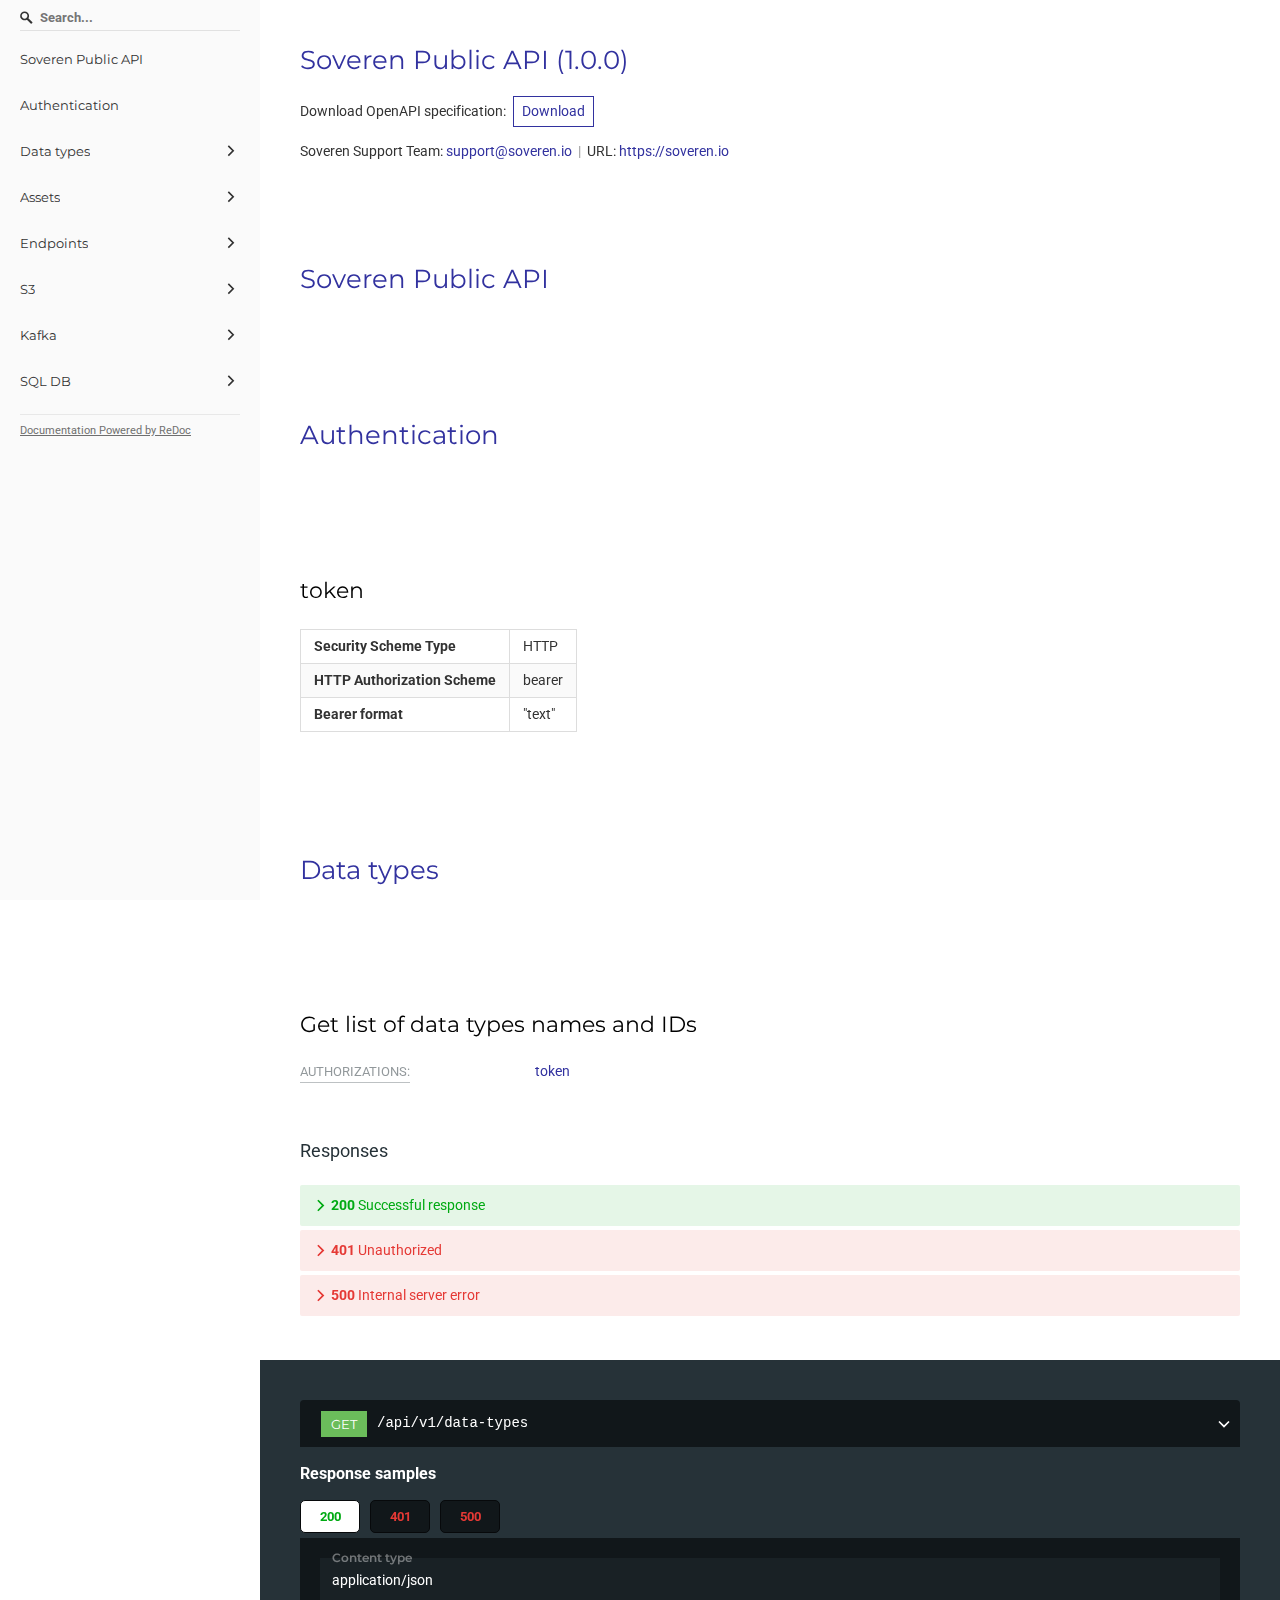
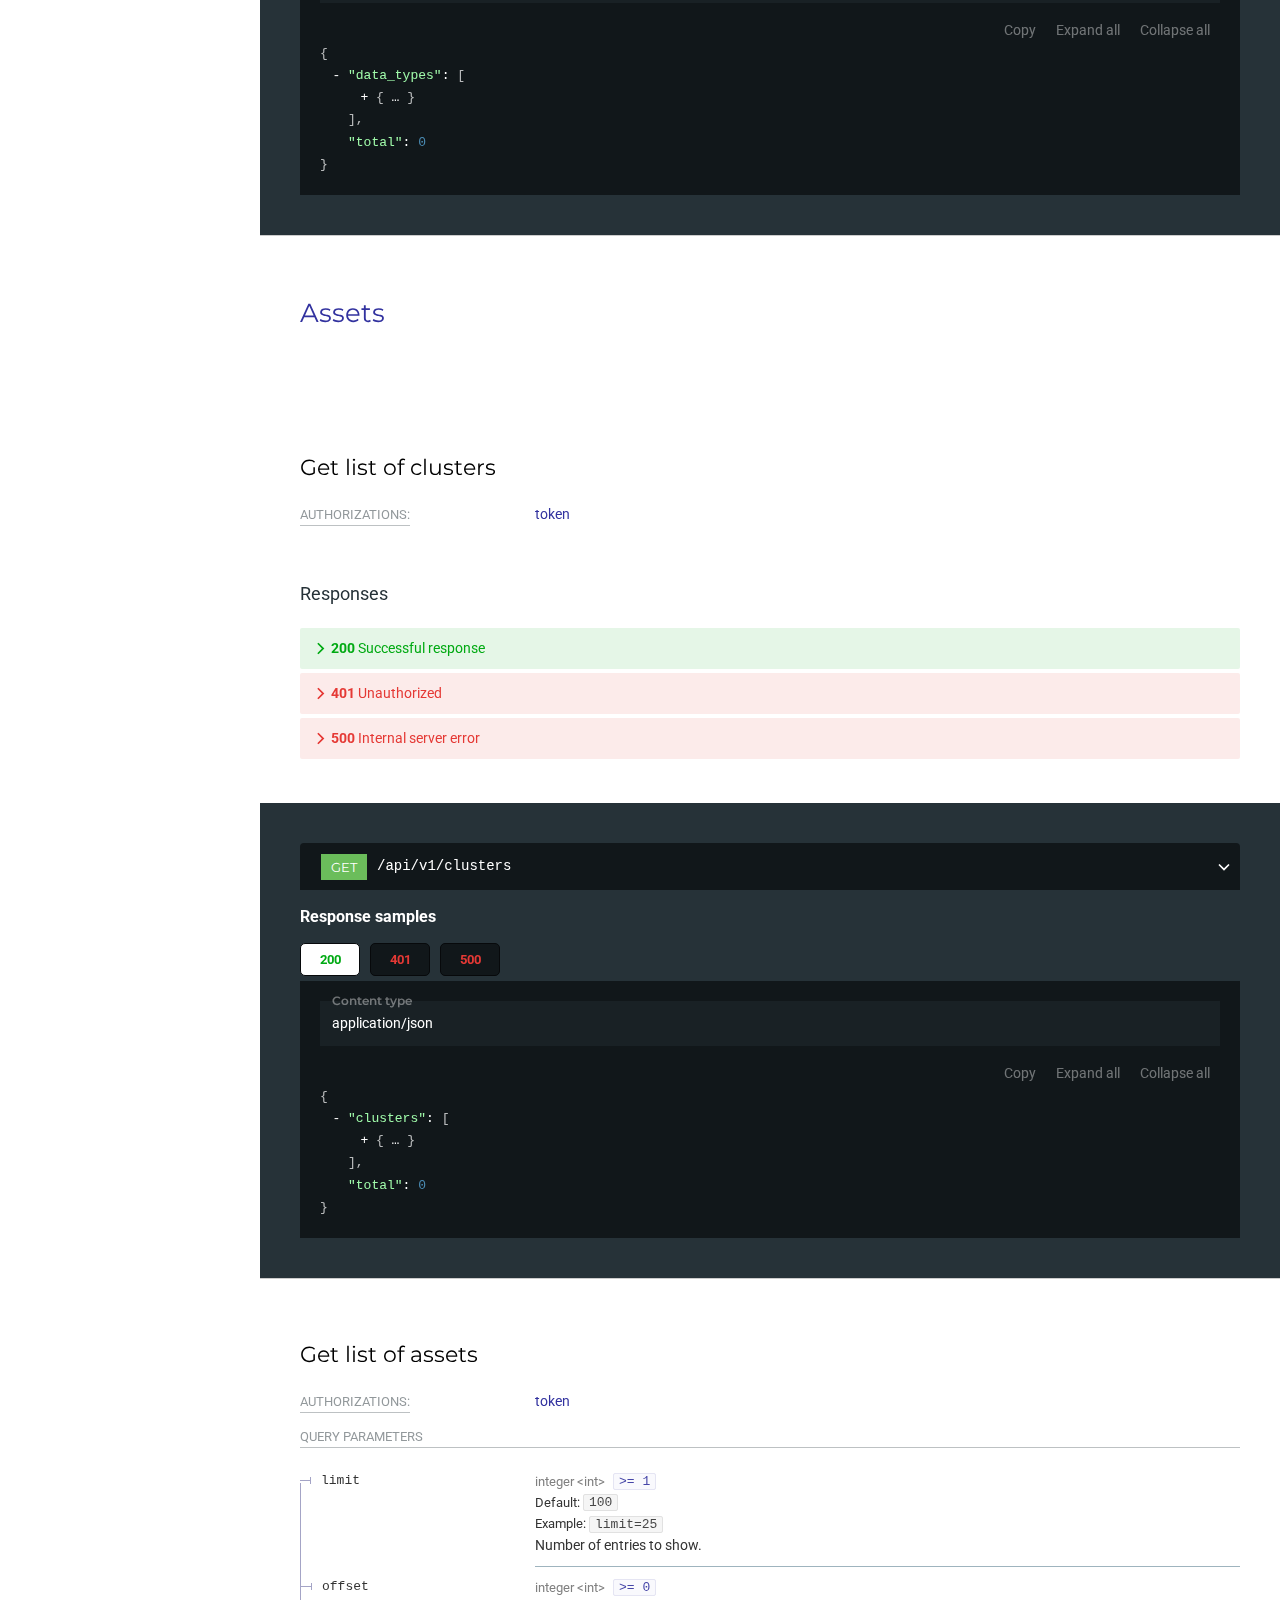
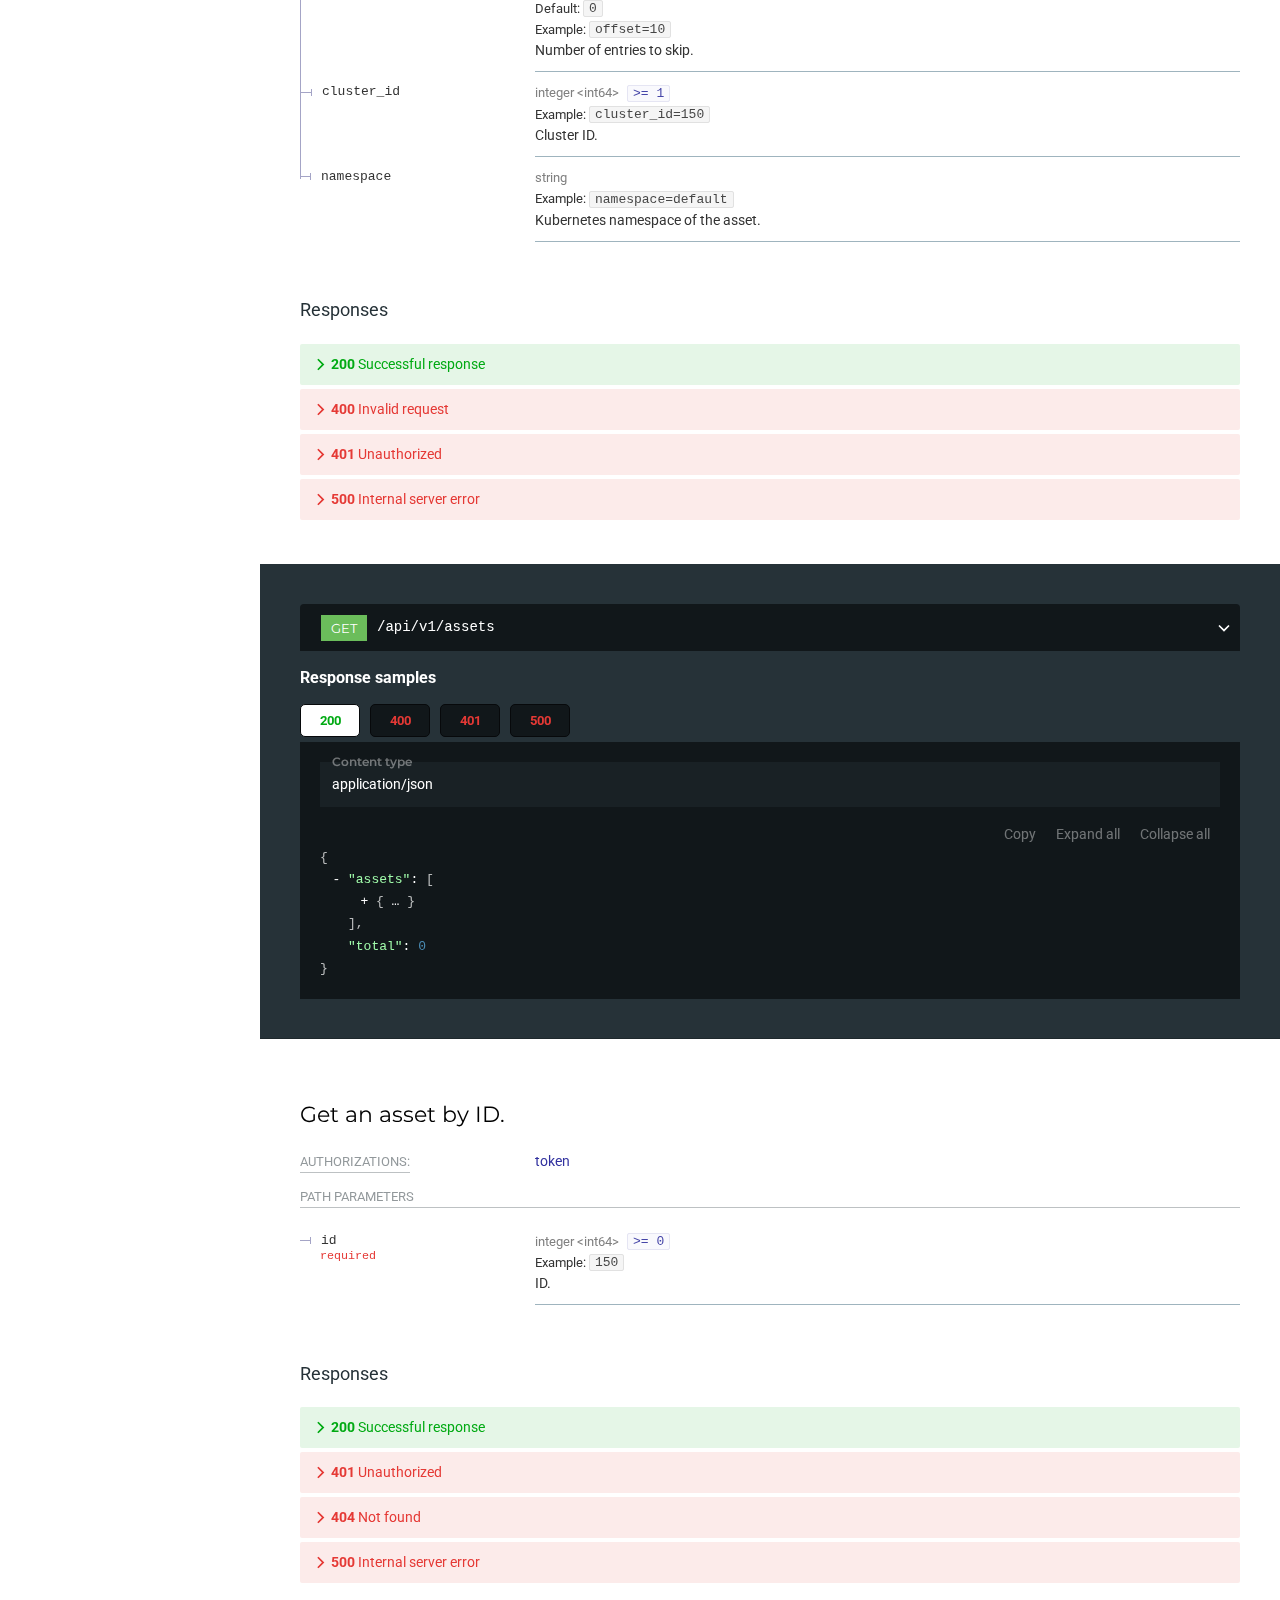
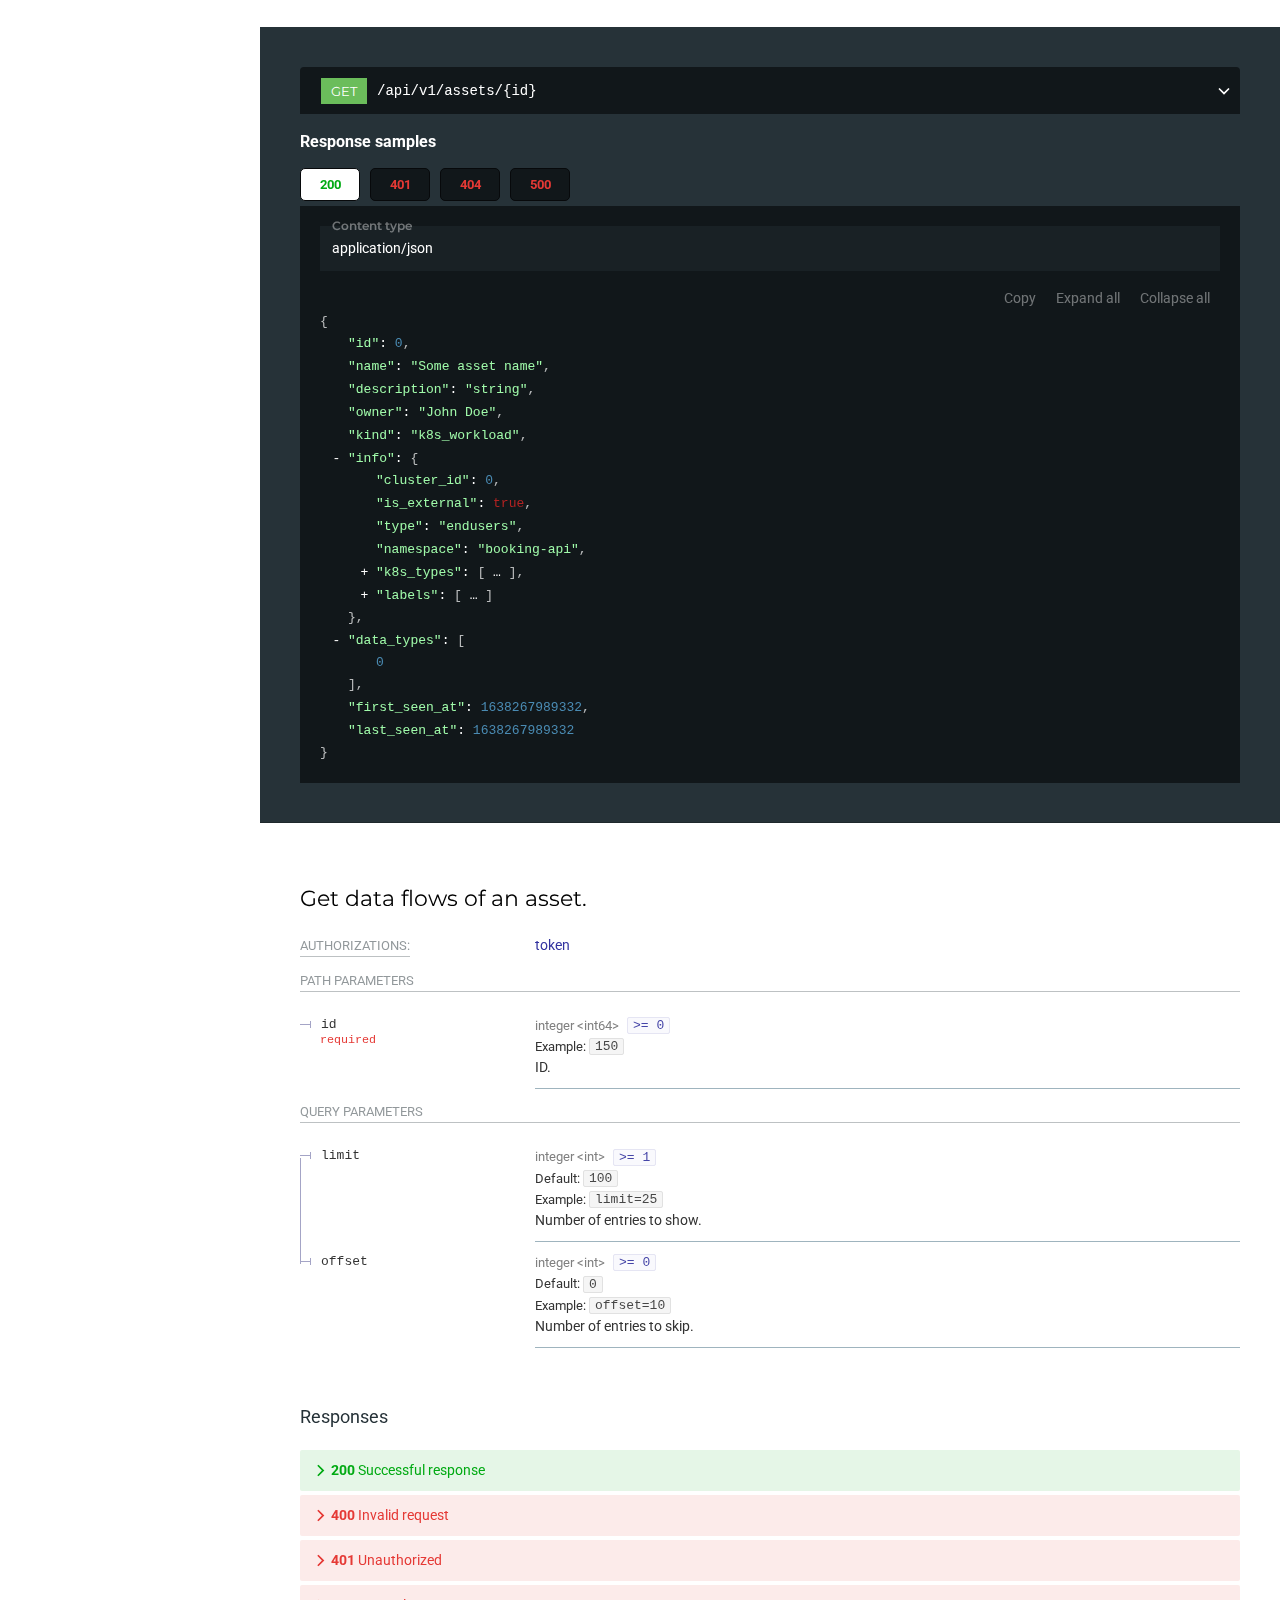
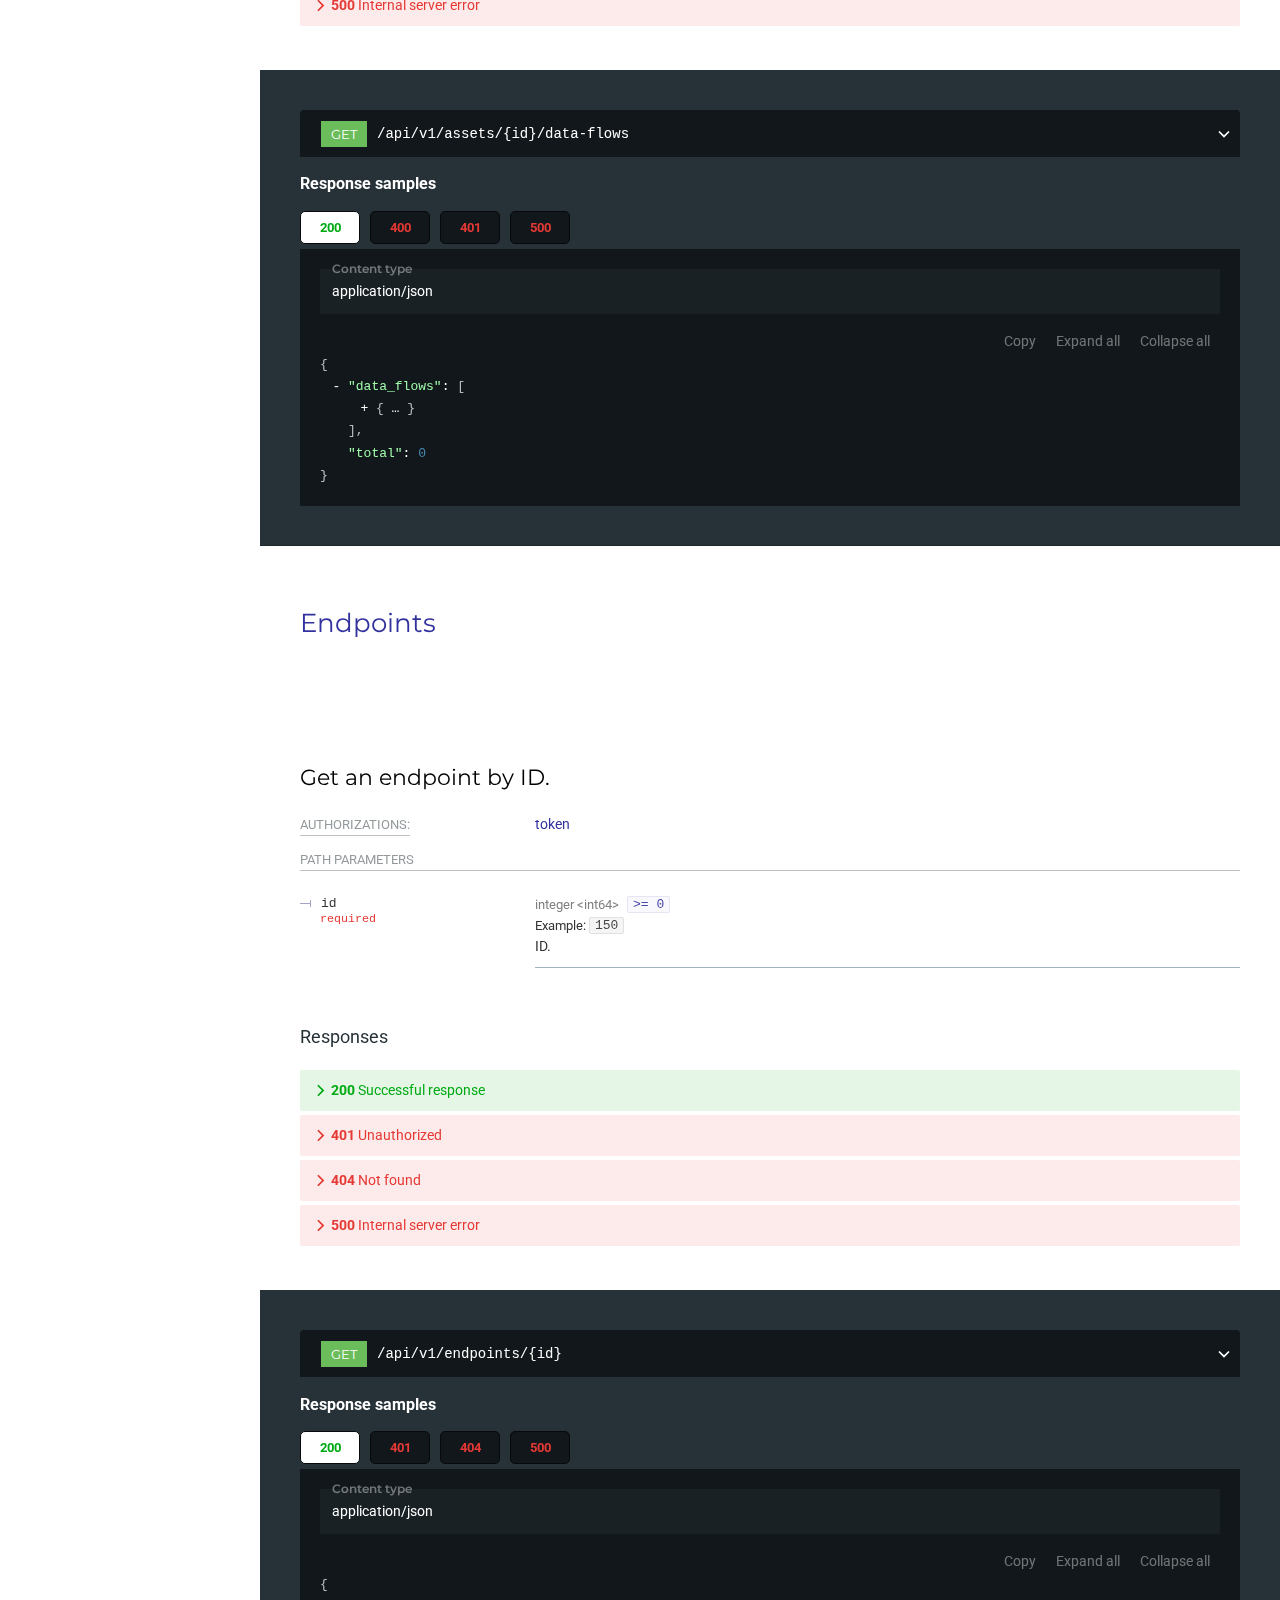
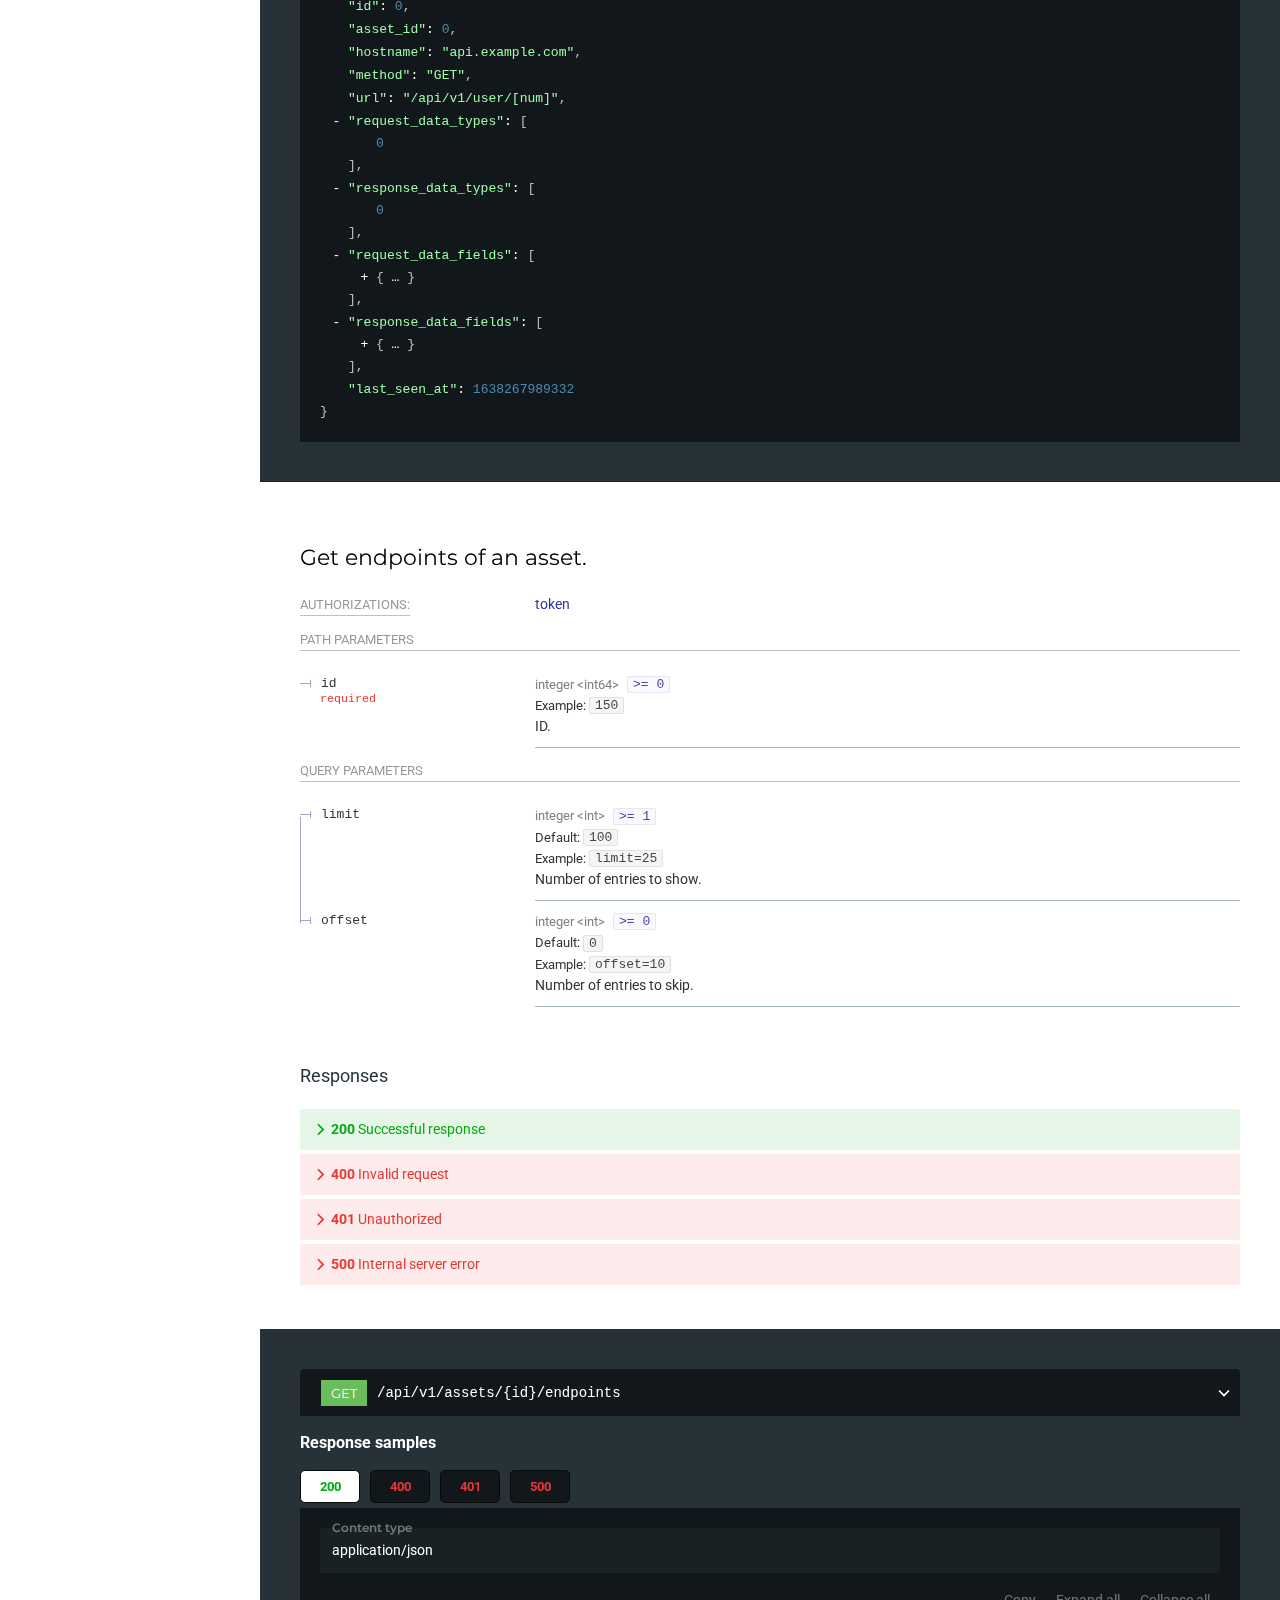
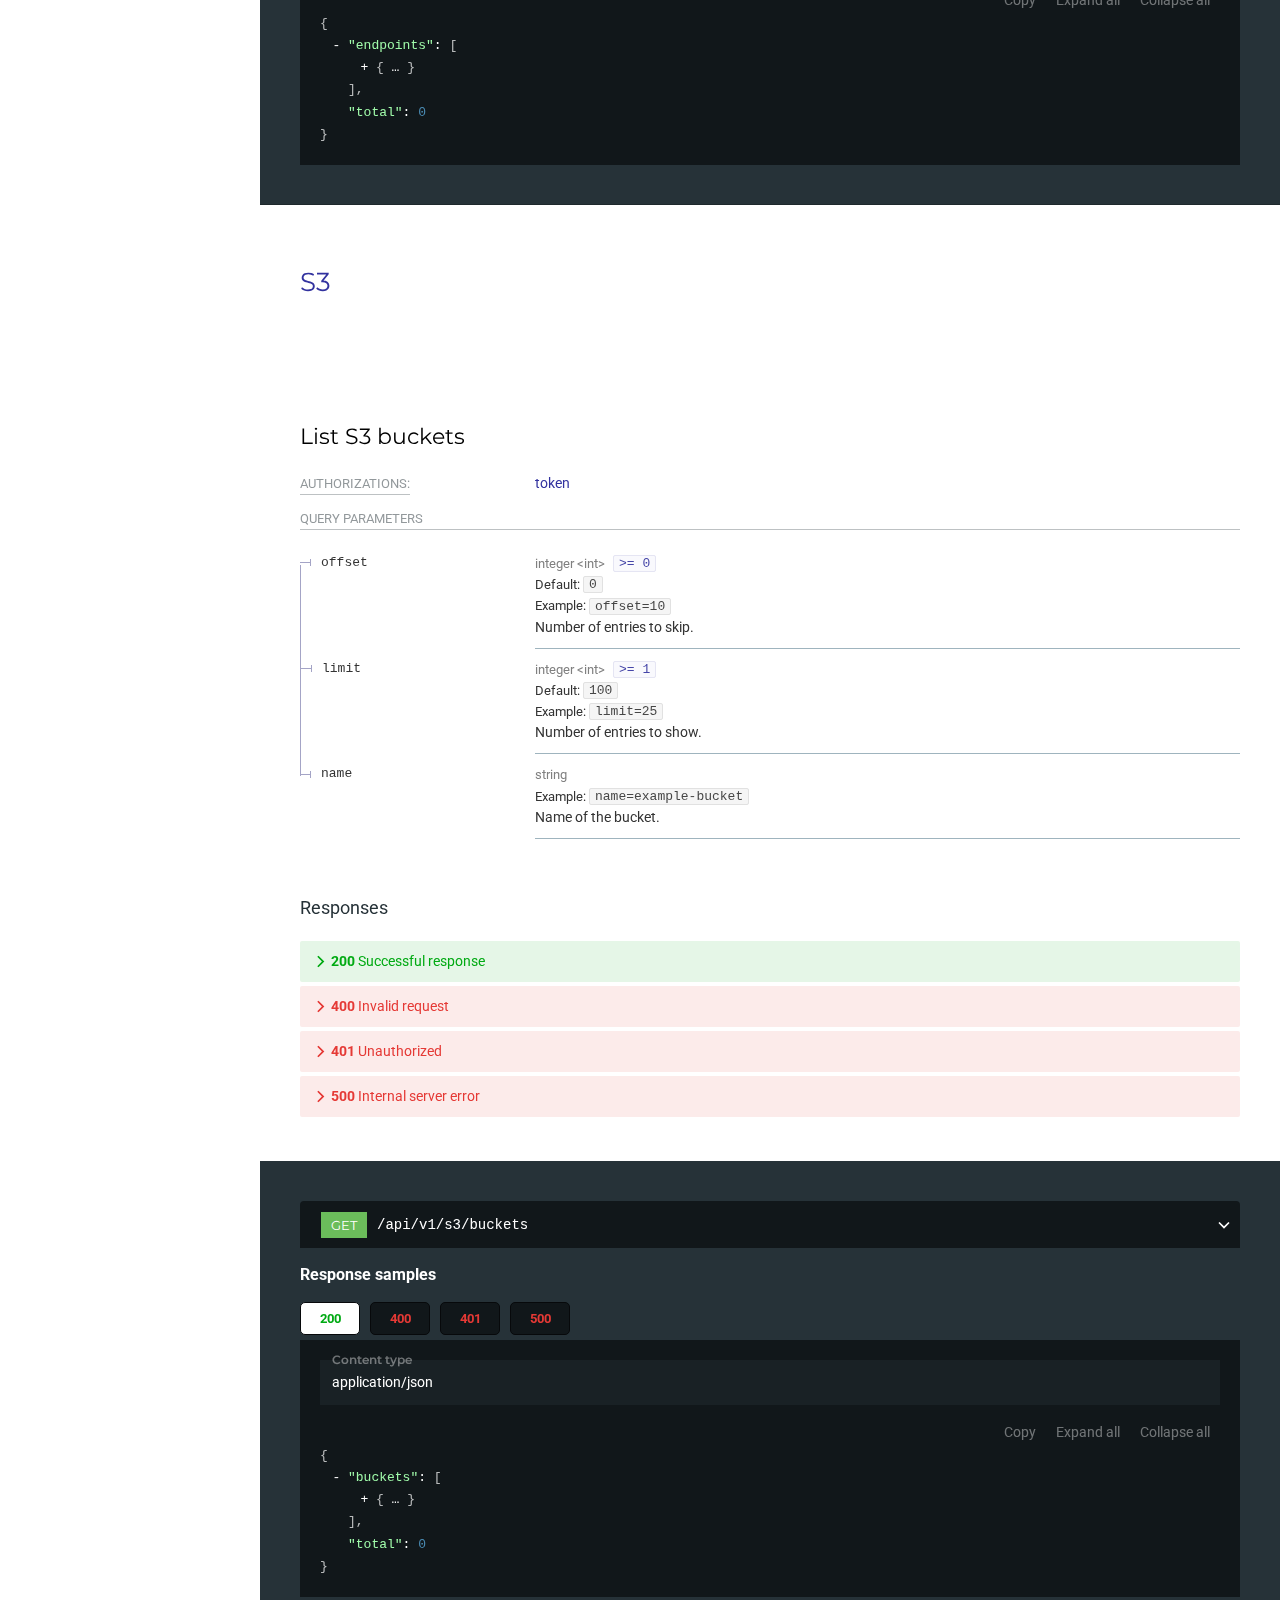
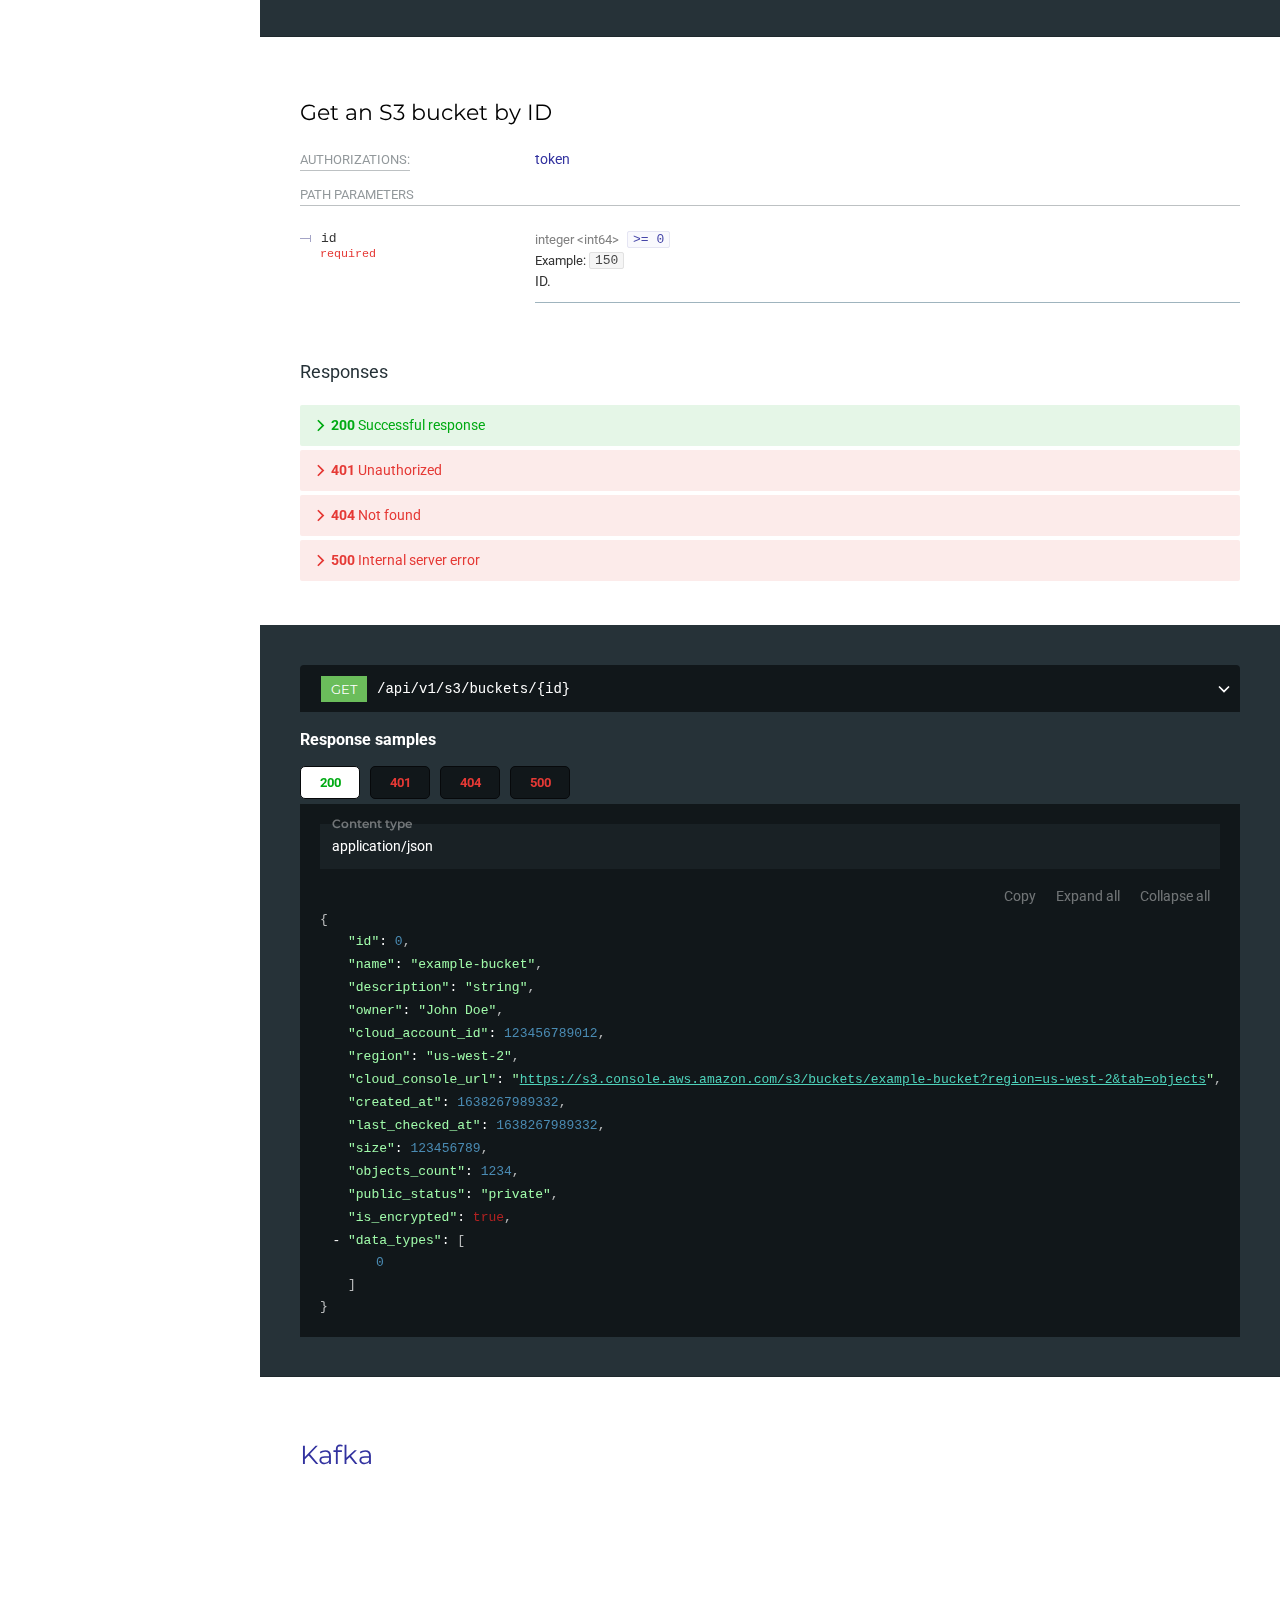
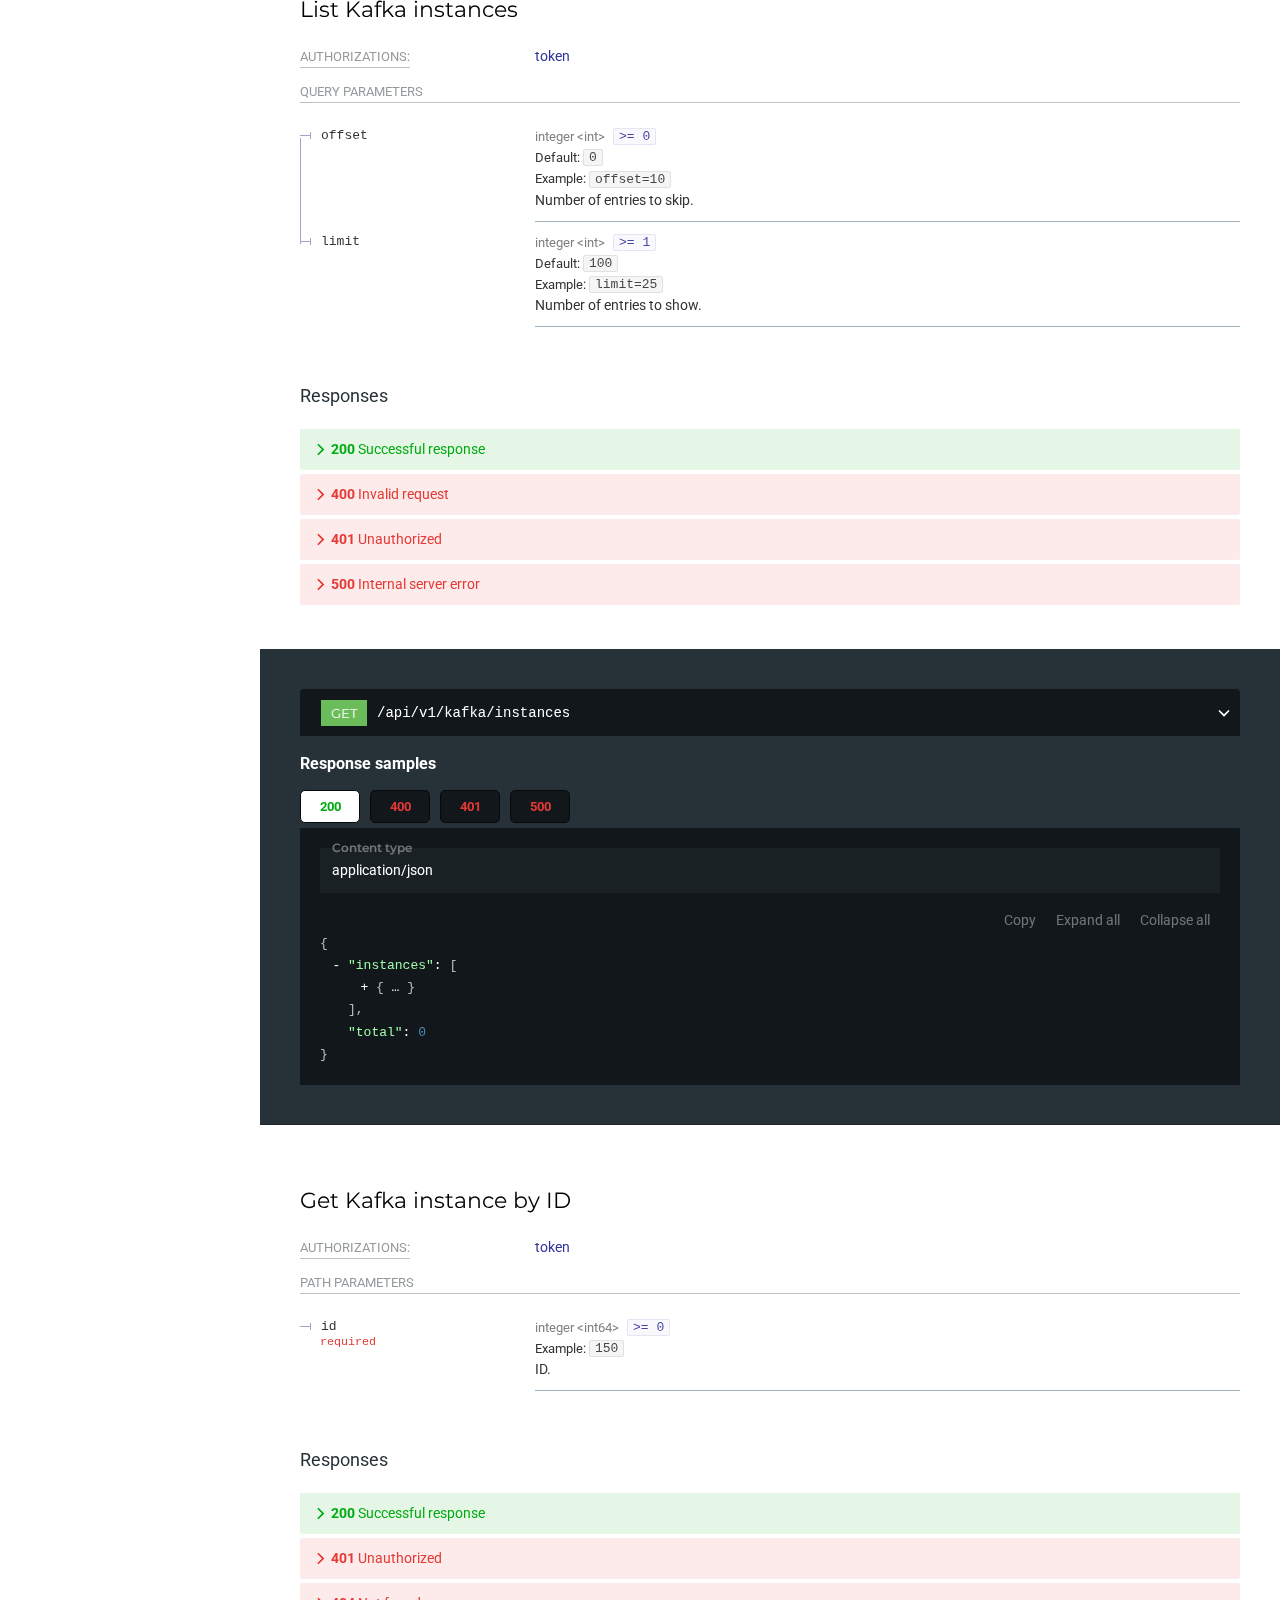
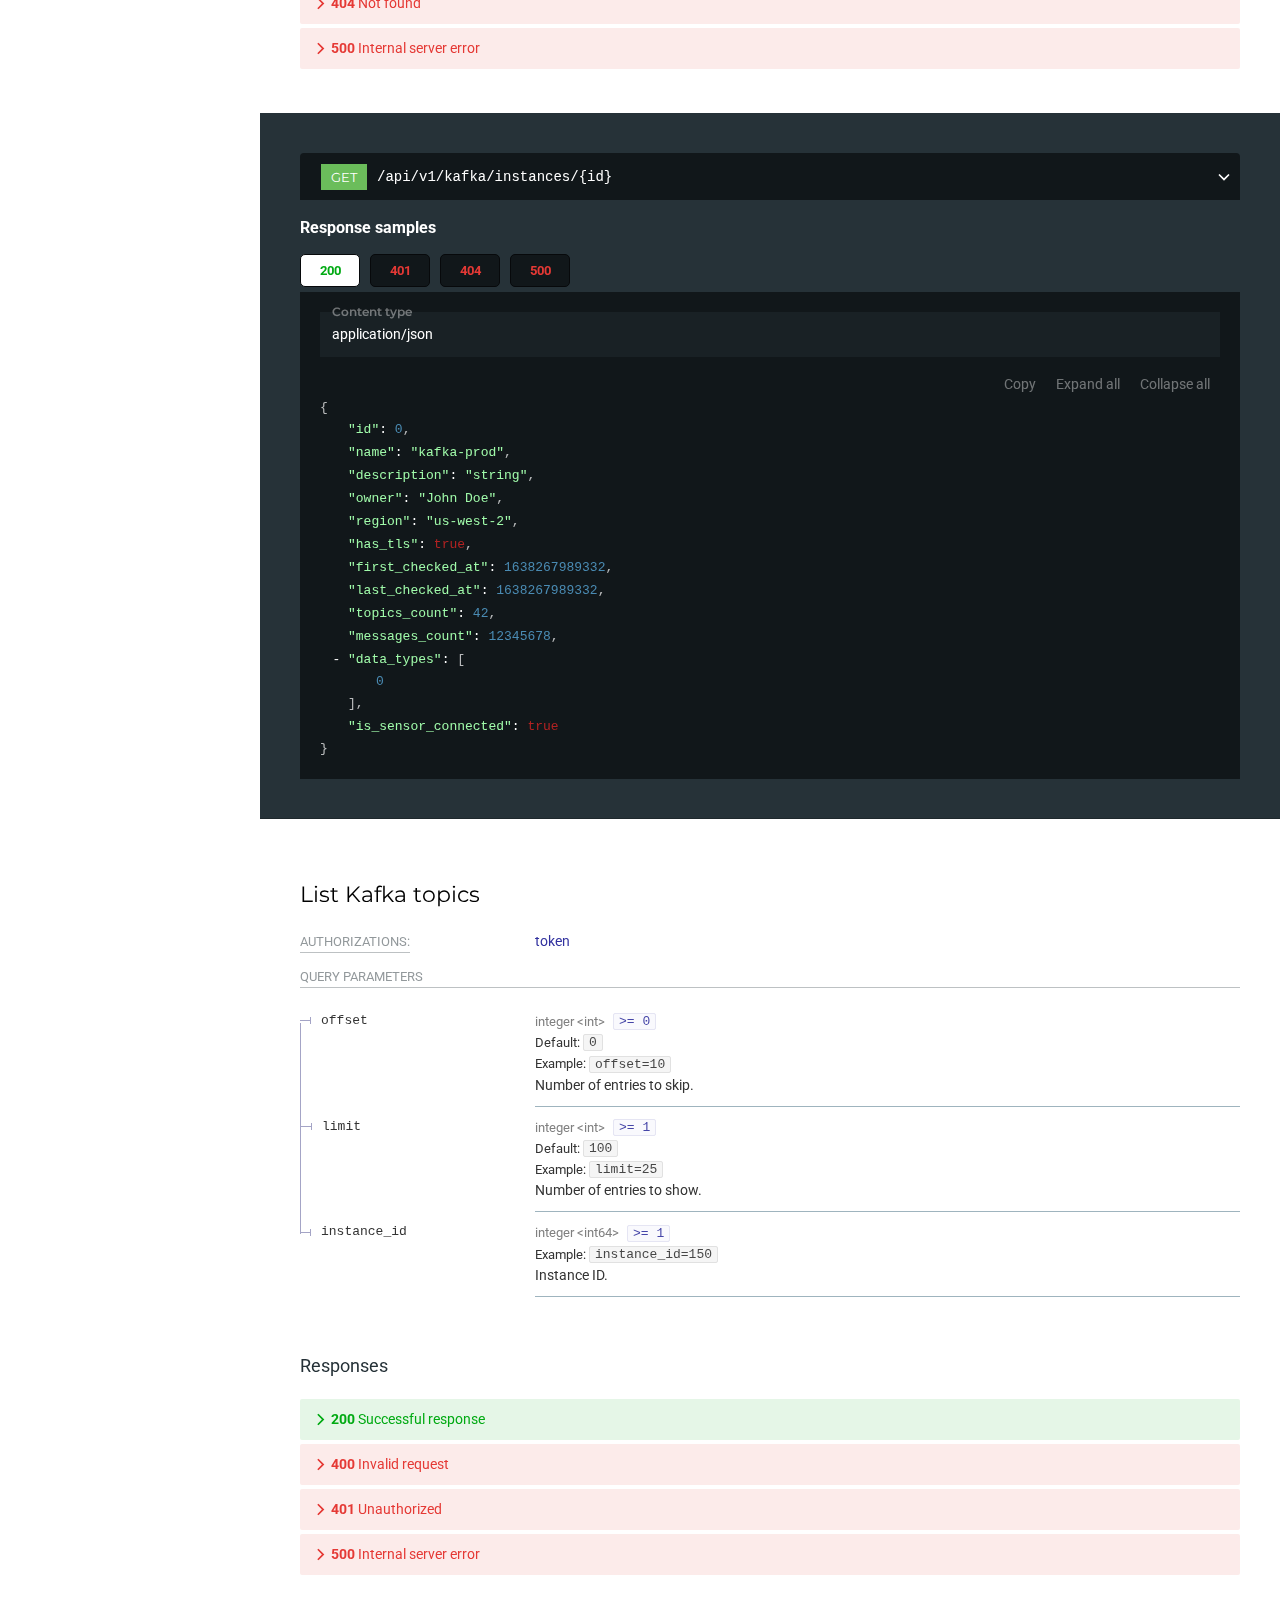
==== commit 3ee9b49a: "Update api docs 2024-10-18T09:59:27" ====
--- a/docs/integration/api/ref/index.html
+++ b/docs/integration/api/ref/index.html
@@ -368,13 +368,13 @@
 </span></div></div><div><div class="sc-kPVwWT byLrBg"><svg class="sc-jTzLTM jjozHG" version="1.1" viewBox="0 0 24 24" x="0" xmlns="http://www.w3.org/2000/svg" y="0"><polygon points="17.3 8.3 12 13.6 6.7 8.3 5.3 9.7 12 16.4 18.7 9.7 "></polygon></svg><strong>401<!-- --> </strong><span class="sc-jlyJG evvbxn"><p>Unauthorized</p>
 </span></div></div><div><div class="sc-kPVwWT byLrBg"><svg class="sc-jTzLTM jjozHG" version="1.1" viewBox="0 0 24 24" x="0" xmlns="http://www.w3.org/2000/svg" y="0"><polygon points="17.3 8.3 12 13.6 6.7 8.3 5.3 9.7 12 16.4 18.7 9.7 "></polygon></svg><strong>500<!-- --> </strong><span class="sc-jlyJG evvbxn"><p>Internal server error</p>
 </span></div></div></div></div><div class="sc-EHOje sc-bZQynM dtUibw"><div class="sc-kTUwUJ ldTMcP"><div class="sc-gxMtzJ dHLKeu"><span type="get" class="sc-dfVpRl jBjYbV http-verb get"> <!-- -->get</span> <span class="sc-dqBHgY iENVAs">/api/v1/s3/buckets</span><svg class="sc-jTzLTM OtKQc" style="margin-right:-25px" version="1.1" viewBox="0 0 24 24" x="0" xmlns="http://www.w3.org/2000/svg" y="0"><polygon points="17.3 8.3 12 13.6 6.7 8.3 5.3 9.7 12 16.4 18.7 9.7 "></polygon></svg></div><div class="sc-gzOgki lkvpfX"><div class="sc-iyvyFf eftLSo"><div class="sc-jWBwVP sc-iRbamj gDsWLk"><p>Production server.</p>
-</div><div><div class="sc-hwwEjo bwgXFh"><span>https://api.soveren.io</span>/api/v1/s3/buckets</div></div></div></div></div><div><h3 class="sc-gZMcBi kBWwoV"> Response samples </h3><div class="sc-eHgmQL irpqyy" data-tabs="true"><ul class="react-tabs__tab-list" role="tablist"><li class="tab-success react-tabs__tab--selected" role="tab" id="react-tabs-52" aria-selected="true" aria-disabled="false" aria-controls="react-tabs-53" tabindex="0">200</li><li class="tab-error" role="tab" id="react-tabs-54" aria-selected="false" aria-disabled="false" aria-controls="react-tabs-55">400</li><li class="tab-error" role="tab" id="react-tabs-56" aria-selected="false" aria-disabled="false" aria-controls="react-tabs-57">401</li><li class="tab-error" role="tab" id="react-tabs-58" aria-selected="false" aria-disabled="false" aria-controls="react-tabs-59">500</li></ul><div class="react-tabs__tab-panel react-tabs__tab-panel--selected" role="tabpanel" id="react-tabs-53" aria-labelledby="react-tabs-52"><div><div class="sc-eqIVtm ecxnvs"><span class="sc-dVhcbM dpMbau">Content type</span><div class="sc-fMiknA gzAoUb">application/json</div></div><div class="sc-gisBJw gwfZGU"><div class="sc-jhAzac kwGRVL"><div class="sc-brqgnP fCJmC"><span><div class="sc-gipzik gbTit">Copy</div></span><span> Expand all </span><span> Collapse all </span></div><div class="sc-jWBwVP jCgylq sc-fBuWsC kZHJcC"><div class="redoc-json"><code><div class="collapser"></div><span class="token punctuation">{</span><span class="ellipsis"></span><ul class="obj collapsible"><li><div class="hoverable "><span class="property token string">"buckets"</span>: <div class="collapser"></div><span class="token punctuation">[</span><span class="ellipsis"></span><ul class="array collapsible"><li><div class="hoverable collapsed"><div class="collapser"></div><span class="token punctuation">{</span><span class="ellipsis"></span><ul class="obj collapsible"><li><div class="hoverable collapsed"><span class="property token string">"id"</span>: <span class="token number">0</span><span class="token punctuation">,</span></div></li><li><div class="hoverable collapsed"><span class="property token string">"name"</span>: <span class="token string">&quot;example-bucket&quot;</span><span class="token punctuation">,</span></div></li><li><div class="hoverable collapsed"><span class="property token string">"description"</span>: <span class="token string">&quot;string&quot;</span><span class="token punctuation">,</span></div></li><li><div class="hoverable collapsed"><span class="property token string">"owner"</span>: <span class="token string">&quot;John Doe&quot;</span><span class="token punctuation">,</span></div></li><li><div class="hoverable collapsed"><span class="property token string">"cloud_account_id"</span>: <span class="token number">123456789012</span><span class="token punctuation">,</span></div></li><li><div class="hoverable collapsed"><span class="property token string">"region"</span>: <span class="token string">&quot;us-west-2&quot;</span><span class="token punctuation">,</span></div></li><li><div class="hoverable collapsed"><span class="property token string">"cloud_console_url"</span>: <span class="token string">&quot;</span><a href="https://s3.console.aws.amazon.com/s3/buckets/example-bucket?region=us-west-2&tab=objects">https://s3.console.aws.amazon.com/s3/buckets/example-bucket?region=us-west-2&amp;tab=objects</a><span class="token string">&quot;</span><span class="token punctuation">,</span></div></li><li><div class="hoverable collapsed"><span class="property token string">"created_at"</span>: <span class="token number">1638267989332</span><span class="token punctuation">,</span></div></li><li><div class="hoverable collapsed"><span class="property token string">"last_checked_at"</span>: <span class="token number">1638267989332</span><span class="token punctuation">,</span></div></li><li><div class="hoverable collapsed"><span class="property token string">"size"</span>: <span class="token number">123456789</span><span class="token punctuation">,</span></div></li><li><div class="hoverable collapsed"><span class="property token string">"objects_count"</span>: <span class="token number">1234</span><span class="token punctuation">,</span></div></li><li><div class="hoverable collapsed"><span class="property token string">"is_public"</span>: <span class="token boolean">false</span><span class="token punctuation">,</span></div></li><li><div class="hoverable collapsed"><span class="property token string">"is_encrypted"</span>: <span class="token boolean">true</span><span class="token punctuation">,</span></div></li><li><div class="hoverable collapsed"><span class="property token string">"data_types"</span>: <div class="collapser"></div><span class="token punctuation">[</span><span class="ellipsis"></span><ul class="array collapsible"><li><div class="hoverable collapsed"><span class="token number">0</span></div></li></ul><span class="token punctuation">]</span></div></li></ul><span class="token punctuation">}</span></div></li></ul><span class="token punctuation">]</span><span class="token punctuation">,</span></div></li><li><div class="hoverable "><span class="property token string">"total"</span>: <span class="token number">0</span></div></li></ul><span class="token punctuation">}</span></code></div></div></div></div></div></div><div class="react-tabs__tab-panel" role="tabpanel" id="react-tabs-55" aria-labelledby="react-tabs-54"></div><div class="react-tabs__tab-panel" role="tabpanel" id="react-tabs-57" aria-labelledby="react-tabs-56"></div><div class="react-tabs__tab-panel" role="tabpanel" id="react-tabs-59" aria-labelledby="react-tabs-58"></div></div></div></div></div></div><div id="operation/get-s3-bucket" data-section-id="operation/get-s3-bucket" class="sc-ifAKCX hiuczA"><div class="sc-gzVnrw sc-ibxdXY bSFXlp"><div class="sc-bxivhb cjtbAK"><h2 class="sc-dnqmqq ioYTqA"><a class="sc-VigVT kGvRyb" href="#operation/get-s3-bucket"></a>Get an S3 bucket by ID<!-- --> </h2><div class="sc-jtRfpW geWpKA"><div class="sc-lhVmIH dVvUxe"><h5 class="sc-gqjmRU sc-elJkPf jGRUDj">Authorizations: </h5></div><div class="sc-bYSBpT fKHsnH"><span class="sc-btzYZH hQBRTt"><span class="sc-jwKygS bnFPhO"><a href="#section/Authentication/token">token</a></span></span></div></div><div><h5 class="sc-gqjmRU LiUBH">path<!-- --> Parameters</h5><table class="sc-dxgOiQ eCjbJc"><tbody><tr class="last undefined"><td class="sc-cSHVUG sc-chPdSV bIrgla" kind="field" title="id"><span class="sc-kGXeez bcLONg"></span>id<div class="sc-ksYbfQ sc-hmzhuo jsTAxL"> required </div></td><td class="sc-kgoBCf kGwPhO"><div><div><span class="sc-cHGsZl sc-TOsTZ fKyGWc"></span><span class="sc-cHGsZl sc-kgAjT hqYVjx">integer</span><span class="sc-cHGsZl sc-kgAjT hqYVjx"> <!-- -->&lt;<!-- -->int64<!-- -->&gt;<!-- --> </span><span> <span class="sc-cHGsZl sc-jqCOkK beUper"> <!-- -->&gt;= 0<!-- --> </span></span></div> <div><span class="sc-cHGsZl lpeYvY"> <!-- -->Example:<!-- --> </span> <span class="sc-cHGsZl sc-jbKcbu bMfIUD">150</span></div><div><div class="sc-jWBwVP sc-iRbamj gDsWLk"><p>ID.</p>
+</div><div><div class="sc-hwwEjo bwgXFh"><span>https://api.soveren.io</span>/api/v1/s3/buckets</div></div></div></div></div><div><h3 class="sc-gZMcBi kBWwoV"> Response samples </h3><div class="sc-eHgmQL irpqyy" data-tabs="true"><ul class="react-tabs__tab-list" role="tablist"><li class="tab-success react-tabs__tab--selected" role="tab" id="react-tabs-52" aria-selected="true" aria-disabled="false" aria-controls="react-tabs-53" tabindex="0">200</li><li class="tab-error" role="tab" id="react-tabs-54" aria-selected="false" aria-disabled="false" aria-controls="react-tabs-55">400</li><li class="tab-error" role="tab" id="react-tabs-56" aria-selected="false" aria-disabled="false" aria-controls="react-tabs-57">401</li><li class="tab-error" role="tab" id="react-tabs-58" aria-selected="false" aria-disabled="false" aria-controls="react-tabs-59">500</li></ul><div class="react-tabs__tab-panel react-tabs__tab-panel--selected" role="tabpanel" id="react-tabs-53" aria-labelledby="react-tabs-52"><div><div class="sc-eqIVtm ecxnvs"><span class="sc-dVhcbM dpMbau">Content type</span><div class="sc-fMiknA gzAoUb">application/json</div></div><div class="sc-gisBJw gwfZGU"><div class="sc-jhAzac kwGRVL"><div class="sc-brqgnP fCJmC"><span><div class="sc-gipzik gbTit">Copy</div></span><span> Expand all </span><span> Collapse all </span></div><div class="sc-jWBwVP jCgylq sc-fBuWsC kZHJcC"><div class="redoc-json"><code><div class="collapser"></div><span class="token punctuation">{</span><span class="ellipsis"></span><ul class="obj collapsible"><li><div class="hoverable "><span class="property token string">"buckets"</span>: <div class="collapser"></div><span class="token punctuation">[</span><span class="ellipsis"></span><ul class="array collapsible"><li><div class="hoverable collapsed"><div class="collapser"></div><span class="token punctuation">{</span><span class="ellipsis"></span><ul class="obj collapsible"><li><div class="hoverable collapsed"><span class="property token string">"id"</span>: <span class="token number">0</span><span class="token punctuation">,</span></div></li><li><div class="hoverable collapsed"><span class="property token string">"name"</span>: <span class="token string">&quot;example-bucket&quot;</span><span class="token punctuation">,</span></div></li><li><div class="hoverable collapsed"><span class="property token string">"description"</span>: <span class="token string">&quot;string&quot;</span><span class="token punctuation">,</span></div></li><li><div class="hoverable collapsed"><span class="property token string">"owner"</span>: <span class="token string">&quot;John Doe&quot;</span><span class="token punctuation">,</span></div></li><li><div class="hoverable collapsed"><span class="property token string">"cloud_account_id"</span>: <span class="token number">123456789012</span><span class="token punctuation">,</span></div></li><li><div class="hoverable collapsed"><span class="property token string">"region"</span>: <span class="token string">&quot;us-west-2&quot;</span><span class="token punctuation">,</span></div></li><li><div class="hoverable collapsed"><span class="property token string">"cloud_console_url"</span>: <span class="token string">&quot;</span><a href="https://s3.console.aws.amazon.com/s3/buckets/example-bucket?region=us-west-2&tab=objects">https://s3.console.aws.amazon.com/s3/buckets/example-bucket?region=us-west-2&amp;tab=objects</a><span class="token string">&quot;</span><span class="token punctuation">,</span></div></li><li><div class="hoverable collapsed"><span class="property token string">"created_at"</span>: <span class="token number">1638267989332</span><span class="token punctuation">,</span></div></li><li><div class="hoverable collapsed"><span class="property token string">"last_checked_at"</span>: <span class="token number">1638267989332</span><span class="token punctuation">,</span></div></li><li><div class="hoverable collapsed"><span class="property token string">"size"</span>: <span class="token number">123456789</span><span class="token punctuation">,</span></div></li><li><div class="hoverable collapsed"><span class="property token string">"objects_count"</span>: <span class="token number">1234</span><span class="token punctuation">,</span></div></li><li><div class="hoverable collapsed"><span class="property token string">"public_status"</span>: <span class="token string">&quot;private&quot;</span><span class="token punctuation">,</span></div></li><li><div class="hoverable collapsed"><span class="property token string">"is_encrypted"</span>: <span class="token boolean">true</span><span class="token punctuation">,</span></div></li><li><div class="hoverable collapsed"><span class="property token string">"data_types"</span>: <div class="collapser"></div><span class="token punctuation">[</span><span class="ellipsis"></span><ul class="array collapsible"><li><div class="hoverable collapsed"><span class="token number">0</span></div></li></ul><span class="token punctuation">]</span></div></li></ul><span class="token punctuation">}</span></div></li></ul><span class="token punctuation">]</span><span class="token punctuation">,</span></div></li><li><div class="hoverable "><span class="property token string">"total"</span>: <span class="token number">0</span></div></li></ul><span class="token punctuation">}</span></code></div></div></div></div></div></div><div class="react-tabs__tab-panel" role="tabpanel" id="react-tabs-55" aria-labelledby="react-tabs-54"></div><div class="react-tabs__tab-panel" role="tabpanel" id="react-tabs-57" aria-labelledby="react-tabs-56"></div><div class="react-tabs__tab-panel" role="tabpanel" id="react-tabs-59" aria-labelledby="react-tabs-58"></div></div></div></div></div></div><div id="operation/get-s3-bucket" data-section-id="operation/get-s3-bucket" class="sc-ifAKCX hiuczA"><div class="sc-gzVnrw sc-ibxdXY bSFXlp"><div class="sc-bxivhb cjtbAK"><h2 class="sc-dnqmqq ioYTqA"><a class="sc-VigVT kGvRyb" href="#operation/get-s3-bucket"></a>Get an S3 bucket by ID<!-- --> </h2><div class="sc-jtRfpW geWpKA"><div class="sc-lhVmIH dVvUxe"><h5 class="sc-gqjmRU sc-elJkPf jGRUDj">Authorizations: </h5></div><div class="sc-bYSBpT fKHsnH"><span class="sc-btzYZH hQBRTt"><span class="sc-jwKygS bnFPhO"><a href="#section/Authentication/token">token</a></span></span></div></div><div><h5 class="sc-gqjmRU LiUBH">path<!-- --> Parameters</h5><table class="sc-dxgOiQ eCjbJc"><tbody><tr class="last undefined"><td class="sc-cSHVUG sc-chPdSV bIrgla" kind="field" title="id"><span class="sc-kGXeez bcLONg"></span>id<div class="sc-ksYbfQ sc-hmzhuo jsTAxL"> required </div></td><td class="sc-kgoBCf kGwPhO"><div><div><span class="sc-cHGsZl sc-TOsTZ fKyGWc"></span><span class="sc-cHGsZl sc-kgAjT hqYVjx">integer</span><span class="sc-cHGsZl sc-kgAjT hqYVjx"> <!-- -->&lt;<!-- -->int64<!-- -->&gt;<!-- --> </span><span> <span class="sc-cHGsZl sc-jqCOkK beUper"> <!-- -->&gt;= 0<!-- --> </span></span></div> <div><span class="sc-cHGsZl lpeYvY"> <!-- -->Example:<!-- --> </span> <span class="sc-cHGsZl sc-jbKcbu bMfIUD">150</span></div><div><div class="sc-jWBwVP sc-iRbamj gDsWLk"><p>ID.</p>
 </div></div></div></td></tr></tbody></table></div><div><h3 class="sc-eXEjpC espozG"> Responses </h3><div><div class="sc-kPVwWT fDvFMp"><svg class="sc-jTzLTM NifDa" version="1.1" viewBox="0 0 24 24" x="0" xmlns="http://www.w3.org/2000/svg" y="0"><polygon points="17.3 8.3 12 13.6 6.7 8.3 5.3 9.7 12 16.4 18.7 9.7 "></polygon></svg><strong>200<!-- --> </strong><span class="sc-jlyJG evvbxn"><p>Successful response</p>
 </span></div></div><div><div class="sc-kPVwWT byLrBg"><svg class="sc-jTzLTM jjozHG" version="1.1" viewBox="0 0 24 24" x="0" xmlns="http://www.w3.org/2000/svg" y="0"><polygon points="17.3 8.3 12 13.6 6.7 8.3 5.3 9.7 12 16.4 18.7 9.7 "></polygon></svg><strong>401<!-- --> </strong><span class="sc-jlyJG evvbxn"><p>Unauthorized</p>
 </span></div></div><div><div class="sc-kPVwWT byLrBg"><svg class="sc-jTzLTM jjozHG" version="1.1" viewBox="0 0 24 24" x="0" xmlns="http://www.w3.org/2000/svg" y="0"><polygon points="17.3 8.3 12 13.6 6.7 8.3 5.3 9.7 12 16.4 18.7 9.7 "></polygon></svg><strong>404<!-- --> </strong><span class="sc-jlyJG evvbxn"><p>Not found</p>
 </span></div></div><div><div class="sc-kPVwWT byLrBg"><svg class="sc-jTzLTM jjozHG" version="1.1" viewBox="0 0 24 24" x="0" xmlns="http://www.w3.org/2000/svg" y="0"><polygon points="17.3 8.3 12 13.6 6.7 8.3 5.3 9.7 12 16.4 18.7 9.7 "></polygon></svg><strong>500<!-- --> </strong><span class="sc-jlyJG evvbxn"><p>Internal server error</p>
 </span></div></div></div></div><div class="sc-EHOje sc-bZQynM dtUibw"><div class="sc-kTUwUJ ldTMcP"><div class="sc-gxMtzJ dHLKeu"><span type="get" class="sc-dfVpRl jBjYbV http-verb get"> <!-- -->get</span> <span class="sc-dqBHgY iENVAs">/api/v1/s3/buckets/{id}</span><svg class="sc-jTzLTM OtKQc" style="margin-right:-25px" version="1.1" viewBox="0 0 24 24" x="0" xmlns="http://www.w3.org/2000/svg" y="0"><polygon points="17.3 8.3 12 13.6 6.7 8.3 5.3 9.7 12 16.4 18.7 9.7 "></polygon></svg></div><div class="sc-gzOgki lkvpfX"><div class="sc-iyvyFf eftLSo"><div class="sc-jWBwVP sc-iRbamj gDsWLk"><p>Production server.</p>
-</div><div><div class="sc-hwwEjo bwgXFh"><span>https://api.soveren.io</span>/api/v1/s3/buckets/{id}</div></div></div></div></div><div><h3 class="sc-gZMcBi kBWwoV"> Response samples </h3><div class="sc-eHgmQL irpqyy" data-tabs="true"><ul class="react-tabs__tab-list" role="tablist"><li class="tab-success react-tabs__tab--selected" role="tab" id="react-tabs-60" aria-selected="true" aria-disabled="false" aria-controls="react-tabs-61" tabindex="0">200</li><li class="tab-error" role="tab" id="react-tabs-62" aria-selected="false" aria-disabled="false" aria-controls="react-tabs-63">401</li><li class="tab-error" role="tab" id="react-tabs-64" aria-selected="false" aria-disabled="false" aria-controls="react-tabs-65">404</li><li class="tab-error" role="tab" id="react-tabs-66" aria-selected="false" aria-disabled="false" aria-controls="react-tabs-67">500</li></ul><div class="react-tabs__tab-panel react-tabs__tab-panel--selected" role="tabpanel" id="react-tabs-61" aria-labelledby="react-tabs-60"><div><div class="sc-eqIVtm ecxnvs"><span class="sc-dVhcbM dpMbau">Content type</span><div class="sc-fMiknA gzAoUb">application/json</div></div><div class="sc-gisBJw gwfZGU"><div class="sc-jhAzac kwGRVL"><div class="sc-brqgnP fCJmC"><span><div class="sc-gipzik gbTit">Copy</div></span><span> Expand all </span><span> Collapse all </span></div><div class="sc-jWBwVP jCgylq sc-fBuWsC kZHJcC"><div class="redoc-json"><code><div class="collapser"></div><span class="token punctuation">{</span><span class="ellipsis"></span><ul class="obj collapsible"><li><div class="hoverable "><span class="property token string">"id"</span>: <span class="token number">0</span><span class="token punctuation">,</span></div></li><li><div class="hoverable "><span class="property token string">"name"</span>: <span class="token string">&quot;example-bucket&quot;</span><span class="token punctuation">,</span></div></li><li><div class="hoverable "><span class="property token string">"description"</span>: <span class="token string">&quot;string&quot;</span><span class="token punctuation">,</span></div></li><li><div class="hoverable "><span class="property token string">"owner"</span>: <span class="token string">&quot;John Doe&quot;</span><span class="token punctuation">,</span></div></li><li><div class="hoverable "><span class="property token string">"cloud_account_id"</span>: <span class="token number">123456789012</span><span class="token punctuation">,</span></div></li><li><div class="hoverable "><span class="property token string">"region"</span>: <span class="token string">&quot;us-west-2&quot;</span><span class="token punctuation">,</span></div></li><li><div class="hoverable "><span class="property token string">"cloud_console_url"</span>: <span class="token string">&quot;</span><a href="https://s3.console.aws.amazon.com/s3/buckets/example-bucket?region=us-west-2&tab=objects">https://s3.console.aws.amazon.com/s3/buckets/example-bucket?region=us-west-2&amp;tab=objects</a><span class="token string">&quot;</span><span class="token punctuation">,</span></div></li><li><div class="hoverable "><span class="property token string">"created_at"</span>: <span class="token number">1638267989332</span><span class="token punctuation">,</span></div></li><li><div class="hoverable "><span class="property token string">"last_checked_at"</span>: <span class="token number">1638267989332</span><span class="token punctuation">,</span></div></li><li><div class="hoverable "><span class="property token string">"size"</span>: <span class="token number">123456789</span><span class="token punctuation">,</span></div></li><li><div class="hoverable "><span class="property token string">"objects_count"</span>: <span class="token number">1234</span><span class="token punctuation">,</span></div></li><li><div class="hoverable "><span class="property token string">"is_public"</span>: <span class="token boolean">false</span><span class="token punctuation">,</span></div></li><li><div class="hoverable "><span class="property token string">"is_encrypted"</span>: <span class="token boolean">true</span><span class="token punctuation">,</span></div></li><li><div class="hoverable "><span class="property token string">"data_types"</span>: <div class="collapser"></div><span class="token punctuation">[</span><span class="ellipsis"></span><ul class="array collapsible"><li><div class="hoverable collapsed"><span class="token number">0</span></div></li></ul><span class="token punctuation">]</span></div></li></ul><span class="token punctuation">}</span></code></div></div></div></div></div></div><div class="react-tabs__tab-panel" role="tabpanel" id="react-tabs-63" aria-labelledby="react-tabs-62"></div><div class="react-tabs__tab-panel" role="tabpanel" id="react-tabs-65" aria-labelledby="react-tabs-64"></div><div class="react-tabs__tab-panel" role="tabpanel" id="react-tabs-67" aria-labelledby="react-tabs-66"></div></div></div></div></div></div><div id="tag/Kafka" data-section-id="tag/Kafka" class="sc-ifAKCX dluJDj"><div class="sc-gzVnrw eesUPo"><div class="sc-bxivhb cjtbAK"><h1 class="sc-htoDjs WxWXp"><a class="sc-VigVT kGvRyb" href="#tag/Kafka"></a>Kafka</h1></div></div></div><div id="operation/list-kafka-instances" data-section-id="operation/list-kafka-instances" class="sc-ifAKCX hiuczA"><div class="sc-gzVnrw sc-ibxdXY bSFXlp"><div class="sc-bxivhb cjtbAK"><h2 class="sc-dnqmqq ioYTqA"><a class="sc-VigVT kGvRyb" href="#operation/list-kafka-instances"></a>List Kafka instances<!-- --> </h2><div class="sc-jtRfpW geWpKA"><div class="sc-lhVmIH dVvUxe"><h5 class="sc-gqjmRU sc-elJkPf jGRUDj">Authorizations: </h5></div><div class="sc-bYSBpT fKHsnH"><span class="sc-btzYZH hQBRTt"><span class="sc-jwKygS bnFPhO"><a href="#section/Authentication/token">token</a></span></span></div></div><div><h5 class="sc-gqjmRU LiUBH">query<!-- --> Parameters</h5><table class="sc-dxgOiQ eCjbJc"><tbody><tr><td class="sc-cSHVUG sc-chPdSV bIrgla" kind="field" title="offset"><span class="sc-kGXeez bcLONg"></span>offset</td><td class="sc-kgoBCf kGwPhO"><div><div><span class="sc-cHGsZl sc-TOsTZ fKyGWc"></span><span class="sc-cHGsZl sc-kgAjT hqYVjx">integer</span><span class="sc-cHGsZl sc-kgAjT hqYVjx"> <!-- -->&lt;<!-- -->int<!-- -->&gt;<!-- --> </span><span> <span class="sc-cHGsZl sc-jqCOkK beUper"> <!-- -->&gt;= 0<!-- --> </span></span></div><div><span class="sc-cHGsZl lpeYvY"> <!-- -->Default:<!-- --> </span> <span class="sc-cHGsZl sc-jbKcbu bMfIUD">0</span></div> <div><span class="sc-cHGsZl lpeYvY"> <!-- -->Example:<!-- --> </span> <span class="sc-cHGsZl sc-jbKcbu bMfIUD">offset=10</span></div><div><div class="sc-jWBwVP sc-iRbamj gDsWLk"><p>Number of entries to skip.</p>
+</div><div><div class="sc-hwwEjo bwgXFh"><span>https://api.soveren.io</span>/api/v1/s3/buckets/{id}</div></div></div></div></div><div><h3 class="sc-gZMcBi kBWwoV"> Response samples </h3><div class="sc-eHgmQL irpqyy" data-tabs="true"><ul class="react-tabs__tab-list" role="tablist"><li class="tab-success react-tabs__tab--selected" role="tab" id="react-tabs-60" aria-selected="true" aria-disabled="false" aria-controls="react-tabs-61" tabindex="0">200</li><li class="tab-error" role="tab" id="react-tabs-62" aria-selected="false" aria-disabled="false" aria-controls="react-tabs-63">401</li><li class="tab-error" role="tab" id="react-tabs-64" aria-selected="false" aria-disabled="false" aria-controls="react-tabs-65">404</li><li class="tab-error" role="tab" id="react-tabs-66" aria-selected="false" aria-disabled="false" aria-controls="react-tabs-67">500</li></ul><div class="react-tabs__tab-panel react-tabs__tab-panel--selected" role="tabpanel" id="react-tabs-61" aria-labelledby="react-tabs-60"><div><div class="sc-eqIVtm ecxnvs"><span class="sc-dVhcbM dpMbau">Content type</span><div class="sc-fMiknA gzAoUb">application/json</div></div><div class="sc-gisBJw gwfZGU"><div class="sc-jhAzac kwGRVL"><div class="sc-brqgnP fCJmC"><span><div class="sc-gipzik gbTit">Copy</div></span><span> Expand all </span><span> Collapse all </span></div><div class="sc-jWBwVP jCgylq sc-fBuWsC kZHJcC"><div class="redoc-json"><code><div class="collapser"></div><span class="token punctuation">{</span><span class="ellipsis"></span><ul class="obj collapsible"><li><div class="hoverable "><span class="property token string">"id"</span>: <span class="token number">0</span><span class="token punctuation">,</span></div></li><li><div class="hoverable "><span class="property token string">"name"</span>: <span class="token string">&quot;example-bucket&quot;</span><span class="token punctuation">,</span></div></li><li><div class="hoverable "><span class="property token string">"description"</span>: <span class="token string">&quot;string&quot;</span><span class="token punctuation">,</span></div></li><li><div class="hoverable "><span class="property token string">"owner"</span>: <span class="token string">&quot;John Doe&quot;</span><span class="token punctuation">,</span></div></li><li><div class="hoverable "><span class="property token string">"cloud_account_id"</span>: <span class="token number">123456789012</span><span class="token punctuation">,</span></div></li><li><div class="hoverable "><span class="property token string">"region"</span>: <span class="token string">&quot;us-west-2&quot;</span><span class="token punctuation">,</span></div></li><li><div class="hoverable "><span class="property token string">"cloud_console_url"</span>: <span class="token string">&quot;</span><a href="https://s3.console.aws.amazon.com/s3/buckets/example-bucket?region=us-west-2&tab=objects">https://s3.console.aws.amazon.com/s3/buckets/example-bucket?region=us-west-2&amp;tab=objects</a><span class="token string">&quot;</span><span class="token punctuation">,</span></div></li><li><div class="hoverable "><span class="property token string">"created_at"</span>: <span class="token number">1638267989332</span><span class="token punctuation">,</span></div></li><li><div class="hoverable "><span class="property token string">"last_checked_at"</span>: <span class="token number">1638267989332</span><span class="token punctuation">,</span></div></li><li><div class="hoverable "><span class="property token string">"size"</span>: <span class="token number">123456789</span><span class="token punctuation">,</span></div></li><li><div class="hoverable "><span class="property token string">"objects_count"</span>: <span class="token number">1234</span><span class="token punctuation">,</span></div></li><li><div class="hoverable "><span class="property token string">"public_status"</span>: <span class="token string">&quot;private&quot;</span><span class="token punctuation">,</span></div></li><li><div class="hoverable "><span class="property token string">"is_encrypted"</span>: <span class="token boolean">true</span><span class="token punctuation">,</span></div></li><li><div class="hoverable "><span class="property token string">"data_types"</span>: <div class="collapser"></div><span class="token punctuation">[</span><span class="ellipsis"></span><ul class="array collapsible"><li><div class="hoverable collapsed"><span class="token number">0</span></div></li></ul><span class="token punctuation">]</span></div></li></ul><span class="token punctuation">}</span></code></div></div></div></div></div></div><div class="react-tabs__tab-panel" role="tabpanel" id="react-tabs-63" aria-labelledby="react-tabs-62"></div><div class="react-tabs__tab-panel" role="tabpanel" id="react-tabs-65" aria-labelledby="react-tabs-64"></div><div class="react-tabs__tab-panel" role="tabpanel" id="react-tabs-67" aria-labelledby="react-tabs-66"></div></div></div></div></div></div><div id="tag/Kafka" data-section-id="tag/Kafka" class="sc-ifAKCX dluJDj"><div class="sc-gzVnrw eesUPo"><div class="sc-bxivhb cjtbAK"><h1 class="sc-htoDjs WxWXp"><a class="sc-VigVT kGvRyb" href="#tag/Kafka"></a>Kafka</h1></div></div></div><div id="operation/list-kafka-instances" data-section-id="operation/list-kafka-instances" class="sc-ifAKCX hiuczA"><div class="sc-gzVnrw sc-ibxdXY bSFXlp"><div class="sc-bxivhb cjtbAK"><h2 class="sc-dnqmqq ioYTqA"><a class="sc-VigVT kGvRyb" href="#operation/list-kafka-instances"></a>List Kafka instances<!-- --> </h2><div class="sc-jtRfpW geWpKA"><div class="sc-lhVmIH dVvUxe"><h5 class="sc-gqjmRU sc-elJkPf jGRUDj">Authorizations: </h5></div><div class="sc-bYSBpT fKHsnH"><span class="sc-btzYZH hQBRTt"><span class="sc-jwKygS bnFPhO"><a href="#section/Authentication/token">token</a></span></span></div></div><div><h5 class="sc-gqjmRU LiUBH">query<!-- --> Parameters</h5><table class="sc-dxgOiQ eCjbJc"><tbody><tr><td class="sc-cSHVUG sc-chPdSV bIrgla" kind="field" title="offset"><span class="sc-kGXeez bcLONg"></span>offset</td><td class="sc-kgoBCf kGwPhO"><div><div><span class="sc-cHGsZl sc-TOsTZ fKyGWc"></span><span class="sc-cHGsZl sc-kgAjT hqYVjx">integer</span><span class="sc-cHGsZl sc-kgAjT hqYVjx"> <!-- -->&lt;<!-- -->int<!-- -->&gt;<!-- --> </span><span> <span class="sc-cHGsZl sc-jqCOkK beUper"> <!-- -->&gt;= 0<!-- --> </span></span></div><div><span class="sc-cHGsZl lpeYvY"> <!-- -->Default:<!-- --> </span> <span class="sc-cHGsZl sc-jbKcbu bMfIUD">0</span></div> <div><span class="sc-cHGsZl lpeYvY"> <!-- -->Example:<!-- --> </span> <span class="sc-cHGsZl sc-jbKcbu bMfIUD">offset=10</span></div><div><div class="sc-jWBwVP sc-iRbamj gDsWLk"><p>Number of entries to skip.</p>
 </div></div></div></td></tr><tr class="last undefined"><td class="sc-cSHVUG sc-chPdSV bIrgla" kind="field" title="limit"><span class="sc-kGXeez bcLONg"></span>limit</td><td class="sc-kgoBCf kGwPhO"><div><div><span class="sc-cHGsZl sc-TOsTZ fKyGWc"></span><span class="sc-cHGsZl sc-kgAjT hqYVjx">integer</span><span class="sc-cHGsZl sc-kgAjT hqYVjx"> <!-- -->&lt;<!-- -->int<!-- -->&gt;<!-- --> </span><span> <span class="sc-cHGsZl sc-jqCOkK beUper"> <!-- -->&gt;= 1<!-- --> </span></span></div><div><span class="sc-cHGsZl lpeYvY"> <!-- -->Default:<!-- --> </span> <span class="sc-cHGsZl sc-jbKcbu bMfIUD">100</span></div> <div><span class="sc-cHGsZl lpeYvY"> <!-- -->Example:<!-- --> </span> <span class="sc-cHGsZl sc-jbKcbu bMfIUD">limit=25</span></div><div><div class="sc-jWBwVP sc-iRbamj gDsWLk"><p>Number of entries to show.</p>
 </div></div></div></td></tr></tbody></table></div><div><h3 class="sc-eXEjpC espozG"> Responses </h3><div><div class="sc-kPVwWT fDvFMp"><svg class="sc-jTzLTM NifDa" version="1.1" viewBox="0 0 24 24" x="0" xmlns="http://www.w3.org/2000/svg" y="0"><polygon points="17.3 8.3 12 13.6 6.7 8.3 5.3 9.7 12 16.4 18.7 9.7 "></polygon></svg><strong>200<!-- --> </strong><span class="sc-jlyJG evvbxn"><p>Successful response</p>
 </span></div></div><div><div class="sc-kPVwWT byLrBg"><svg class="sc-jTzLTM jjozHG" version="1.1" viewBox="0 0 24 24" x="0" xmlns="http://www.w3.org/2000/svg" y="0"><polygon points="17.3 8.3 12 13.6 6.7 8.3 5.3 9.7 12 16.4 18.7 9.7 "></polygon></svg><strong>400<!-- --> </strong><span class="sc-jlyJG evvbxn"><p>Invalid request</p>
@@ -438,7 +438,7 @@
 </span></div></div></div></div><div class="sc-EHOje sc-bZQynM dtUibw"><div class="sc-kTUwUJ ldTMcP"><div class="sc-gxMtzJ dHLKeu"><span type="get" class="sc-dfVpRl jBjYbV http-verb get"> <!-- -->get</span> <span class="sc-dqBHgY iENVAs">/api/v1/sql-db/databases/{id}/tables</span><svg class="sc-jTzLTM OtKQc" style="margin-right:-25px" version="1.1" viewBox="0 0 24 24" x="0" xmlns="http://www.w3.org/2000/svg" y="0"><polygon points="17.3 8.3 12 13.6 6.7 8.3 5.3 9.7 12 16.4 18.7 9.7 "></polygon></svg></div><div class="sc-gzOgki lkvpfX"><div class="sc-iyvyFf eftLSo"><div class="sc-jWBwVP sc-iRbamj gDsWLk"><p>Production server.</p>
 </div><div><div class="sc-hwwEjo bwgXFh"><span>https://api.soveren.io</span>/api/v1/sql-db/databases/{id}/tables</div></div></div></div></div><div><h3 class="sc-gZMcBi kBWwoV"> Response samples </h3><div class="sc-eHgmQL irpqyy" data-tabs="true"><ul class="react-tabs__tab-list" role="tablist"><li class="tab-success react-tabs__tab--selected" role="tab" id="react-tabs-132" aria-selected="true" aria-disabled="false" aria-controls="react-tabs-133" tabindex="0">200</li><li class="tab-error" role="tab" id="react-tabs-134" aria-selected="false" aria-disabled="false" aria-controls="react-tabs-135">400</li><li class="tab-error" role="tab" id="react-tabs-136" aria-selected="false" aria-disabled="false" aria-controls="react-tabs-137">401</li><li class="tab-error" role="tab" id="react-tabs-138" aria-selected="false" aria-disabled="false" aria-controls="react-tabs-139">500</li></ul><div class="react-tabs__tab-panel react-tabs__tab-panel--selected" role="tabpanel" id="react-tabs-133" aria-labelledby="react-tabs-132"><div><div class="sc-eqIVtm ecxnvs"><span class="sc-dVhcbM dpMbau">Content type</span><div class="sc-fMiknA gzAoUb">application/json</div></div><div class="sc-gisBJw gwfZGU"><div class="sc-jhAzac kwGRVL"><div class="sc-brqgnP fCJmC"><span><div class="sc-gipzik gbTit">Copy</div></span><span> Expand all </span><span> Collapse all </span></div><div class="sc-jWBwVP jCgylq sc-fBuWsC kZHJcC"><div class="redoc-json"><code><div class="collapser"></div><span class="token punctuation">{</span><span class="ellipsis"></span><ul class="obj collapsible"><li><div class="hoverable "><span class="property token string">"tables"</span>: <div class="collapser"></div><span class="token punctuation">[</span><span class="ellipsis"></span><ul class="array collapsible"><li><div class="hoverable collapsed"><div class="collapser"></div><span class="token punctuation">{</span><span class="ellipsis"></span><ul class="obj collapsible"><li><div class="hoverable collapsed"><span class="property token string">"id"</span>: <span class="token number">0</span><span class="token punctuation">,</span></div></li><li><div class="hoverable collapsed"><span class="property token string">"name"</span>: <span class="token string">&quot;users&quot;</span><span class="token punctuation">,</span></div></li><li><div class="hoverable collapsed"><span class="property token string">"instance_id"</span>: <span class="token number">0</span><span class="token punctuation">,</span></div></li><li><div class="hoverable collapsed"><span class="property token string">"database_id"</span>: <span class="token number">0</span><span class="token punctuation">,</span></div></li><li><div class="hoverable collapsed"><span class="property token string">"schema_name"</span>: <span class="token string">&quot;public&quot;</span><span class="token punctuation">,</span></div></li><li><div class="hoverable collapsed"><span class="property token string">"first_checked_at"</span>: <span class="token number">1638267989332</span><span class="token punctuation">,</span></div></li><li><div class="hoverable collapsed"><span class="property token string">"last_checked_at"</span>: <span class="token number">1638267989332</span><span class="token punctuation">,</span></div></li><li><div class="hoverable collapsed"><span class="property token string">"size"</span>: <span class="token number">123456789</span><span class="token punctuation">,</span></div></li><li><div class="hoverable collapsed"><span class="property token string">"rows_count"</span>: <span class="token number">12345</span><span class="token punctuation">,</span></div></li><li><div class="hoverable collapsed"><span class="property token string">"data_types"</span>: <div class="collapser"></div><span class="token punctuation">[</span><span class="ellipsis"></span><ul class="array collapsible"><li><div class="hoverable collapsed"><span class="token number">0</span></div></li></ul><span class="token punctuation">]</span></div></li></ul><span class="token punctuation">}</span></div></li></ul><span class="token punctuation">]</span><span class="token punctuation">,</span></div></li><li><div class="hoverable "><span class="property token string">"total"</span>: <span class="token number">0</span></div></li></ul><span class="token punctuation">}</span></code></div></div></div></div></div></div><div class="react-tabs__tab-panel" role="tabpanel" id="react-tabs-135" aria-labelledby="react-tabs-134"></div><div class="react-tabs__tab-panel" role="tabpanel" id="react-tabs-137" aria-labelledby="react-tabs-136"></div><div class="react-tabs__tab-panel" role="tabpanel" id="react-tabs-139" aria-labelledby="react-tabs-138"></div></div></div></div></div></div></div><div class="sc-iuJeZd fLUKgj"></div></div></div>
     <script>
-    const __redoc_state = {"menu":{"activeItemIdx":-1},"spec":{"data":{"openapi":"3.1.0","info":{"version":"1.0.0","title":"Soveren Public API","contact":{"name":"Soveren Support Team","url":"https://soveren.io","email":"support@soveren.io"},"description":"# Soveren Public API\n\n# Authentication\n\n<!-- ReDoc-Inject: <security-definitions> -->"},"servers":[{"url":"https://api.soveren.io","description":"Production server."}],"components":{"securitySchemes":{"token":{"type":"http","scheme":"bearer","bearerFormat":"text"}},"schemas":{"data-types":{"type":"object","required":["data_types","total"],"properties":{"data_types":{"type":"array","description":"List of data types.","items":{"$ref":"#/components/schemas/data-type"}},"total":{"type":"integer","description":"Total number of data types."}}},"clusters":{"type":"object","required":["clusters","total"],"properties":{"clusters":{"type":"array","description":"List of data types.","items":{"$ref":"#/components/schemas/cluster"}},"total":{"type":"integer","description":"Total number of records."}}},"assets":{"type":"object","required":["assets","total"],"properties":{"assets":{"type":"array","description":"List of assets.","items":{"$ref":"#/components/schemas/asset"}},"total":{"type":"integer","description":"Total number of records."}}},"asset":{"type":"object","required":["id","name","description","owner","kind","info","data_types","first_seen_at","last_seen_at"],"properties":{"id":{"type":"integer","format":"int64","description":"Asset ID."},"name":{"type":"string","example":"Some asset name","description":"Kubernetes name of the asset. Required. For assets located outside of the cluster, \ncontains the value of \"info.type\" field (see below).\n\nIf the \"info.type\" below is \"external_namespace\" then contains \"ns:\" prefix and the namespace value \n(eg. \"ns: some-external-namespace\").\n"},"description":{"type":"string"},"owner":{"type":"string","example":"John Doe"},"kind":{"type":"string","description":"Asset kind. At the moment, only \"k8s_workload\" is supported.","enum":["k8s_workload"],"example":"k8s_workload"},"info":{"$ref":"#/components/schemas/asset-k8s-workload-info"},"data_types":{"type":"array","description":"List of data types this asset has access to.","items":{"type":"integer","format":"int64","description":"Data type ID."}},"first_seen_at":{"type":"integer","format":"int64","description":"Creation date in milliseconds.","example":1638267989332},"last_seen_at":{"type":"integer","format":"int64","description":"Date asset was last seen at in milliseconds since the epoch.","example":1638267989332}}},"asset-data-flows":{"type":"object","required":["data_flows","total"],"properties":{"data_flows":{"type":"array","description":"List of data flows.","items":{"$ref":"#/components/schemas/asset-data-flow"}},"total":{"type":"integer","description":"Total number of records."}}},"endpoint":{"description":"An API endpoint.","type":"object","required":["id","asset_id"],"properties":{"id":{"type":"integer","format":"int64","description":"Endpoint ID."},"asset_id":{"type":"integer","format":"int64","description":"Asset ID."},"hostname":{"type":"string","description":"Endpoint hostname.","example":"api.example.com"},"method":{"type":"string","description":"HTTP method.","example":"GET"},"url":{"type":"string","description":"Endpoint URL mask, arguments replaced with \"[some]\" pattern, for example [num].","example":"/api/v1/user/[num]"},"request_data_types":{"type":"array","description":"Data types that are detected in requests to this endpoint.","items":{"type":"integer","format":"int64","description":"Data type ID."}},"response_data_types":{"type":"array","description":"Data types that are detected in responses from this endpoint.","items":{"type":"integer","format":"int64","description":"Data type ID."}},"request_data_fields":{"type":"array","description":"Particular fields where data types were detected in requests.","items":{"$ref":"#/components/schemas/endpoint-data-field"}},"response_data_fields":{"type":"array","description":"Particular fields where data types were detected in responses.","items":{"$ref":"#/components/schemas/endpoint-data-field"}},"last_seen_at":{"type":"integer","format":"int64","description":"Date asset was last seen at in milliseconds since the epoch.","example":1638267989332}}},"asset-endpoints":{"type":"object","required":["endpoints","total"],"properties":{"endpoints":{"type":"array","description":"List of endpoints.","items":{"$ref":"#/components/schemas/endpoint"}},"total":{"type":"integer","description":"Total number of records."}}},"s3-buckets":{"type":"object","required":["buckets","total"],"properties":{"buckets":{"type":"array","description":"List of S3 buckets.","items":{"$ref":"#/components/schemas/s3-bucket"}},"total":{"type":"integer","description":"Total number of records."}}},"s3-bucket":{"type":"object","required":["id","name","description","owner","region","created_at","last_checked_at","size","objects_count","is_public","is_encrypted","data_types"],"properties":{"id":{"type":"integer","format":"int64","description":"Bucket ID."},"name":{"type":"string","description":"Bucket name.","example":"example-bucket"},"description":{"type":"string","description":"The description given to the bucket in the Soveren UI."},"owner":{"type":"string","description":"The owner of the bucket set in the Soveren UI.","example":"John Doe"},"cloud_account_id":{"type":"string","description":"AWS account ID.","example":123456789012},"region":{"type":"string","description":"Currently, the AWS region where the bucket is located.","example":"us-west-2"},"cloud_console_url":{"type":"string","description":"URL to the cloud provider's console.","example":"https://s3.console.aws.amazon.com/s3/buckets/example-bucket?region=us-west-2&tab=objects"},"created_at":{"type":"integer","format":"int64","description":"Date (in milliseconds since the epoch) when bucket was created.","example":1638267989332},"last_checked_at":{"type":"integer","format":"int64","description":"Date (in milliseconds since the epoch) when the bucket was checked for the last time.","example":1638267989332},"size":{"type":"integer","format":"int64","description":"The total size of the bucket in bytes, representing the sum of all object sizes.","example":123456789},"objects_count":{"type":"integer","format":"int64","description":"Number of objects in the bucket.","example":1234},"is_public":{"type":"boolean","description":"Whether the bucket has public access.","example":false},"is_encrypted":{"type":"boolean","description":"Whether objects in the bucket are encrypted.","example":true},"data_types":{"type":"array","description":"List of data types found in objects in the bucket.","items":{"type":"integer","format":"int64","description":"Data type ID."}}}},"kafka-instances":{"type":"object","required":["instances","total"],"properties":{"instances":{"type":"array","description":"List of Kafka instances.","items":{"$ref":"#/components/schemas/kafka-instance"}},"total":{"type":"integer","description":"Total number of records."}}},"kafka-instance":{"type":"object","required":["id","name","description","owner","region","has_tls","first_checked_at","last_checked_at","topics_count","messages_count","data_types","is_sensor_connected"],"properties":{"id":{"type":"integer","format":"int64","description":"Instance ID."},"name":{"type":"string","description":"Instance name.","example":"kafka-prod"},"description":{"type":"string","description":"The description given to the Kafka instance in the Soveren UI."},"owner":{"type":"string","description":"The owner of the Kafka instance set in the Soveren UI.","example":"John Doe"},"region":{"type":"string","description":"Region where current instance is located.","example":"us-west-2"},"has_tls":{"type":"boolean","description":"Whether TLS connection to the instance is enabled.","example":true},"first_checked_at":{"type":"integer","format":"int64","description":"Date (in milliseconds since the epoch) when the instance was checked for the first time.","example":1638267989332},"last_checked_at":{"type":"integer","format":"int64","description":"Date (in milliseconds since the epoch) when the instance was checked for the last time.","example":1638267989332},"topics_count":{"type":"integer","format":"int64","description":"Number of topics in the current Kafka instance.","example":42},"messages_count":{"type":"integer","format":"int64","description":"Number of messages found in the instance.","example":12345678},"data_types":{"type":"array","description":"List of data types found in messages in the instance.","items":{"type":"integer","format":"int64","description":"Data type ID."}},"is_sensor_connected":{"type":"boolean","description":"Whether the Soveren DAR sensor is connected to this Kafka instance.","example":true}}},"kafka-topics":{"type":"object","required":["topics","total"],"properties":{"topics":{"type":"array","description":"List of Kafka topics.","items":{"$ref":"#/components/schemas/kafka-topic"}},"total":{"type":"integer","description":"Total number of records."}}},"kafka-topic":{"type":"object","required":["id","name","description","owner","instance_id","last_checked_at","messages_count","schemas_count","data_types"],"properties":{"id":{"type":"integer","format":"int64","description":"Topic ID."},"name":{"type":"string","description":"Topic name.","example":"user-messages"},"description":{"type":"string","description":"The description given to the Kafka topic in the Soveren UI."},"owner":{"type":"string","description":"The owner of the Kafka topic set in the Soveren UI.","example":"John Doe"},"instance_id":{"type":"integer","format":"int64","description":"ID of the Kafka instance this topic belongs to."},"last_checked_at":{"type":"integer","format":"int64","description":"Date (in milliseconds since the epoch) when this topic was checked for the last time.","example":1638267989332},"messages_count":{"type":"integer","format":"int64","description":"Number of messages found in this topic.","example":12345},"schemas_count":{"type":"integer","format":"int64","description":"Number of different message schemas found in this topic.","example":5},"data_types":{"type":"array","description":"List of data types found in messages in this topic.","items":{"type":"integer","format":"int64","description":"Data type ID."}}}},"sqldb-instances":{"type":"object","required":["instances","total"],"properties":{"instances":{"type":"array","description":"List of SQL DB instances.","items":{"$ref":"#/components/schemas/sqldb-instance"}},"total":{"type":"integer","description":"Total number of records."}}},"sqldb-instance":{"type":"object","required":["id","name","description","owner","region","db_engine","has_tls","first_checked_at","last_checked_at","databases_count","size","data_types","is_sensor_connected"],"properties":{"id":{"type":"integer","format":"int64","description":"Instance ID."},"name":{"type":"string","description":"Instance name.","example":"pg-fin-prod"},"description":{"type":"string","description":"The description given to the DBMS instance in the Soveren UI."},"owner":{"type":"string","description":"The owner of the DBMS instance set in the Soveren UI.","example":"John Doe"},"region":{"type":"string","description":"Region where current instance is located.","example":"us-west-2"},"db_engine":{"type":"string","description":"Database engine used in the instance.","example":"postgres"},"has_tls":{"type":"boolean","description":"Whether TLS connection to the instance is enabled.","example":true},"first_checked_at":{"type":"integer","format":"int64","description":"Date (in milliseconds since the epoch) when the instance was checked for the first time.","example":1638267989332},"last_checked_at":{"type":"integer","format":"int64","description":"Date (in milliseconds since the epoch) when the instance was checked for the last time.","example":1638267989332},"databases_count":{"type":"integer","format":"int64","description":"Number of databases in the current server.","example":5},"size":{"type":"integer","format":"int64","description":"Sum of sizes in bytes of all databases in this instance.","example":123456789},"data_types":{"type":"array","description":"List of data types found in databases in the instance.","items":{"type":"integer","format":"int64","description":"Data type ID."}},"is_sensor_connected":{"type":"boolean","description":"Whether the Soveren DAR sensor is connected to this DB instance.","example":true}}},"sqldb-databases":{"type":"object","required":["databases","total"],"properties":{"databases":{"type":"array","description":"List of SQL DB databases.","items":{"$ref":"#/components/schemas/sqldb-database"}},"total":{"type":"integer","description":"Total number of records."}}},"sqldb-database":{"type":"object","required":["id","name","description","owner","instance_id","first_checked_at","last_checked_at","tables_count","size","data_types"],"properties":{"id":{"type":"integer","format":"int64","description":"Database ID."},"name":{"type":"string","description":"Database name.","example":"users"},"description":{"type":"string","description":"The description given to the database in the Soveren UI."},"owner":{"type":"string","description":"The owner of the database set in the Soveren UI.","example":"John Doe"},"instance_id":{"type":"integer","format":"int64","description":"ID of the DBMS instance this database belongs to."},"first_checked_at":{"type":"integer","format":"int64","description":"Date (in milliseconds since the epoch) when this database was checked for the first time.","example":1638267989332},"last_checked_at":{"type":"integer","format":"int64","description":"Date (in milliseconds since the epoch) when this database was checked for the last time.","example":1638267989332},"tables_count":{"type":"integer","format":"int64","description":"Number of tables in this database.","example":12345},"size":{"type":"integer","format":"int64","description":"Database size in bytes.","example":123456789},"data_types":{"type":"array","description":"List of data types found in in this database.","items":{"type":"integer","format":"int64","description":"Data type ID."}}}},"sqldb-tables":{"type":"object","required":["tables","total"],"properties":{"tables":{"type":"array","description":"List of SQL DB tables.","items":{"$ref":"#/components/schemas/sqldb-table"}},"total":{"type":"integer","description":"Total number of records."}}},"data-type":{"type":"object","required":["id","name","sensitivity"],"properties":{"id":{"type":"integer","example":2,"description":"Data type ID."},"name":{"type":"string","example":"Card number","description":"Data type name."},"sensitivity":{"$ref":"#/components/schemas/sensitivity-level"}}},"cluster":{"type":"object","required":["id","name"],"properties":{"id":{"type":"integer","example":2,"description":"Cluster ID."},"name":{"type":"string","example":"private-cloud/sg-pc-6g","description":"Cluster name."}}},"asset-k8s-workload-info":{"type":"object","required":["cluster_id","is_external","type","namespace","k8s_types"],"properties":{"cluster_id":{"type":"integer","format":"int64","description":"Cluster ID."},"is_external":{"type":"boolean","description":"Is this asset located within the \n[scope of monitored namespaces](https://docs.soveren.io/en/stable/administration/configuring-agent/#namespace-filtering) \nor outside of it (including outside of the cluster).\n"},"type":{"$ref":"#/components/schemas/asset-k8s-workload-type"},"namespace":{"type":"string","description":"Kubernetes namespace of the asset. Empty for assets located outside of the cluster.","example":"booking-api"},"k8s_types":{"type":"array","items":{"$ref":"#/components/schemas/k8s-type"}},"labels":{"type":"array","description":"List of Kubernetes labels and annotations assigned to this asset. *Not provided* in list.","items":{"$ref":"#/components/schemas/asset-k8s-workload-label"}}}},"asset-data-flow":{"description":"Data flow between two assets.","type":"object","required":["asset_id","counterparty_asset_id","to_counterparty_data_types","from_counterparty_data_types","data_streams"],"properties":{"asset_id":{"type":"integer","format":"int64","description":"Asset ID."},"counterparty_asset_id":{"type":"integer","format":"int64","description":"Counterparty asset ID on the other end of the flow."},"to_counterparty_data_types":{"type":"array","description":"List of data types that the asset sends to the counterparty.","items":{"type":"integer","format":"int64","description":"Data type ID."}},"from_counterparty_data_types":{"type":"array","description":"List of data types that the asset receives from the counterparty.","items":{"type":"integer","format":"int64","description":"Data type ID."}},"data_streams":{"type":"array","description":"List of data streams.","items":{"$ref":"#/components/schemas/asset-data-stream"}}}},"endpoint-data-field":{"type":"object","required":["json_path","data_type","masked_value"],"properties":{"json_path":{"type":"string","example":"users[0].profile.email","description":"JSON path to the field in the body."},"data_type":{"type":"integer","format":"int64","description":"Data type ID."},"masked_value":{"type":"string","example":"*****@***.**","description":"Masked value that was seen in the field."}}},"sqldb-table":{"type":"object","required":["id","name","instance_id","database_id","schema_name","first_checked_at","last_checked_at","size","rows_count","data_types"],"properties":{"id":{"type":"integer","format":"int64","description":"Table ID."},"name":{"type":"string","description":"Table name.","example":"users"},"instance_id":{"type":"integer","format":"int64","description":"ID of the DBMS instance this table belongs to."},"database_id":{"type":"integer","format":"int64","description":"ID of the database this table belongs to."},"schema_name":{"type":"string","description":"Schema name.","example":"public"},"first_checked_at":{"type":"integer","format":"int64","description":"Date (in milliseconds since the epoch) when this table was checked for the first time.","example":1638267989332},"last_checked_at":{"type":"integer","format":"int64","description":"Date (in milliseconds since the epoch) when this table was checked for the last time.","example":1638267989332},"size":{"type":"integer","format":"int64","description":"Table size in bytes.","example":123456789},"rows_count":{"type":"integer","format":"int64","description":"Estimated number of rows in the table.","example":12345},"data_types":{"type":"array","description":"List of data types found in in this table.","items":{"type":"integer","format":"int64","description":"Data type ID."}}}},"code-error":{"description":"Response codes.","type":"object","required":["message"],"properties":{"message":{"type":"string","description":"Short error description."}}},"sensitivity-level":{"description":"Level of sensitivity of a data type.","type":"string","enum":["High","Medium","Low","N/A"],"example":"High"},"asset-k8s-workload-type":{"description":"Asset type. One of the following:\n  - \"internal\": for assets located within the scope of monitored namespaces;\n  - \"endusers\", or \"robots\", or \"other_in\", or \"other_out\", or \"external_namespace\": for assets located \n     outside the scope of monitored namespaces.\n","type":"string","enum":["internal","endusers","robots","other_in","other_out","external_namespace","custom"],"example":"endusers"},"k8s-type":{"description":"K8s discovered service type.","type":"string","enum":["ClusterIP","NodePort","LoadBalancer","ExternalName"],"example":"LoadBalancer"},"asset-k8s-workload-label":{"type":"object","required":["key","value"],"properties":{"key":{"type":"string","example":"app.kubernetes.io/name"},"value":{"type":"string","example":"nginx"}}},"asset-data-stream":{"description":"Data stream - part of a data flow split down to particular API endpoints.","type":"object","required":["requester_asset_id","responder_asset_id","endpoint_id","request_data_types","response_data_types","last_seen_at"],"properties":{"requester_asset_id":{"type":"integer","format":"int64","description":"ID of the asset that sends requests."},"responder_asset_id":{"type":"integer","format":"int64","description":"ID of the asset that replies to requests."},"endpoint_id":{"type":"integer","format":"int64","description":"ID of the API endpoint associated with this data stream."},"request_data_types":{"type":"array","description":"Data types that the requester sends to the responder.","items":{"type":"integer","format":"int64","description":"Data type ID."}},"response_data_types":{"type":"array","description":"Data types that the responder sends to the requester.","items":{"type":"integer","format":"int64","description":"Data type ID."}},"last_seen_at":{"type":"integer","format":"int64","description":"Date the stream was last seen at in milliseconds since the epoch.","example":1638267989332}}}},"responses":{"401Response":{"description":"Unauthorized","content":{"application/json":{"schema":{"$ref":"#/components/schemas/code-error"}}}},"500Response":{"description":"Internal server error","content":{"application/json":{"schema":{"$ref":"#/components/schemas/code-error"}}}},"400Response":{"description":"Invalid request","content":{"application/json":{"schema":{"$ref":"#/components/schemas/code-error"}}}},"404Response":{"description":"Not found","content":{"application/json":{"schema":{"$ref":"#/components/schemas/code-error"}}}}},"parameters":{"limit":{"in":"query","name":"limit","description":"Number of entries to show.","required":false,"schema":{"type":"integer","format":"int","minimum":1,"default":100},"example":25},"offset":{"in":"query","name":"offset","description":"Number of entries to skip.","required":false,"schema":{"type":"integer","format":"int","minimum":0,"default":0},"example":10},"cluster-id":{"in":"query","name":"cluster_id","required":false,"schema":{"type":"integer","format":"int64","minimum":1},"description":"Cluster ID.","example":150},"namespace":{"in":"query","name":"namespace","required":false,"schema":{"type":"string"},"description":"Kubernetes namespace of the asset.","example":"default"},"id-path":{"in":"path","name":"id","required":true,"schema":{"type":"integer","format":"int64","minimum":0},"description":"ID.","example":150},"name":{"in":"query","name":"name","required":false,"schema":{"type":"string"},"description":"Name of the bucket.","example":"example-bucket"},"instance-id":{"in":"query","name":"instance_id","required":false,"schema":{"type":"integer","format":"int64","minimum":1},"description":"Instance ID.","example":150}}},"security":[{"token":[]}],"paths":{"/api/v1/data-types":{"get":{"summary":"Get list of data types names and IDs","operationId":"get-data-types","tags":["Data types"],"responses":{"200":{"description":"Successful response","content":{"application/json":{"schema":{"$ref":"#/components/schemas/data-types"}}}},"401":{"$ref":"#/components/responses/401Response"},"500":{"$ref":"#/components/responses/500Response"}}}},"/api/v1/clusters":{"get":{"summary":"Get list of clusters","operationId":"get-clusters","tags":["Assets"],"responses":{"200":{"description":"Successful response","content":{"application/json":{"schema":{"$ref":"#/components/schemas/clusters"}}}},"401":{"$ref":"#/components/responses/401Response"},"500":{"$ref":"#/components/responses/500Response"}}}},"/api/v1/assets":{"get":{"summary":"Get list of assets","operationId":"get-assets","tags":["Assets"],"parameters":[{"$ref":"#/components/parameters/limit"},{"$ref":"#/components/parameters/offset"},{"$ref":"#/components/parameters/cluster-id"},{"$ref":"#/components/parameters/namespace"}],"responses":{"200":{"description":"Successful response","content":{"application/json":{"schema":{"$ref":"#/components/schemas/assets"}}}},"400":{"$ref":"#/components/responses/400Response"},"401":{"$ref":"#/components/responses/401Response"},"500":{"$ref":"#/components/responses/500Response"}}}},"/api/v1/assets/{id}":{"get":{"summary":"Get an asset by ID.","operationId":"get-asset","tags":["Assets"],"parameters":[{"$ref":"#/components/parameters/id-path"}],"responses":{"200":{"description":"Successful response","content":{"application/json":{"schema":{"$ref":"#/components/schemas/asset"}}}},"401":{"$ref":"#/components/responses/401Response"},"404":{"$ref":"#/components/responses/404Response"},"500":{"$ref":"#/components/responses/500Response"}}}},"/api/v1/assets/{id}/data-flows":{"get":{"summary":"Get data flows of an asset.","operationId":"get-asset-data-flows","tags":["Assets"],"parameters":[{"$ref":"#/components/parameters/id-path"},{"$ref":"#/components/parameters/limit"},{"$ref":"#/components/parameters/offset"}],"responses":{"200":{"description":"Successful response","content":{"application/json":{"schema":{"$ref":"#/components/schemas/asset-data-flows"}}}},"400":{"$ref":"#/components/responses/400Response"},"401":{"$ref":"#/components/responses/401Response"},"500":{"$ref":"#/components/responses/500Response"}}}},"/api/v1/endpoints/{id}":{"get":{"summary":"Get an endpoint by ID.","operationId":"get-endpoint","tags":["Endpoints"],"parameters":[{"$ref":"#/components/parameters/id-path"}],"responses":{"200":{"description":"Successful response","content":{"application/json":{"schema":{"$ref":"#/components/schemas/endpoint"}}}},"401":{"$ref":"#/components/responses/401Response"},"404":{"$ref":"#/components/responses/404Response"},"500":{"$ref":"#/components/responses/500Response"}}}},"/api/v1/assets/{id}/endpoints":{"get":{"summary":"Get endpoints of an asset.","operationId":"get-asset-endpoints","tags":["Endpoints"],"parameters":[{"$ref":"#/components/parameters/id-path"},{"$ref":"#/components/parameters/limit"},{"$ref":"#/components/parameters/offset"}],"responses":{"200":{"description":"Successful response","content":{"application/json":{"schema":{"$ref":"#/components/schemas/asset-endpoints"}}}},"400":{"$ref":"#/components/responses/400Response"},"401":{"$ref":"#/components/responses/401Response"},"500":{"$ref":"#/components/responses/500Response"}}}},"/api/v1/s3/buckets":{"get":{"summary":"List S3 buckets","operationId":"list-s3-buckets","tags":["S3"],"parameters":[{"$ref":"#/components/parameters/offset"},{"$ref":"#/components/parameters/limit"},{"$ref":"#/components/parameters/name"}],"responses":{"200":{"description":"Successful response","content":{"application/json":{"schema":{"$ref":"#/components/schemas/s3-buckets"}}}},"400":{"$ref":"#/components/responses/400Response"},"401":{"$ref":"#/components/responses/401Response"},"500":{"$ref":"#/components/responses/500Response"}}}},"/api/v1/s3/buckets/{id}":{"get":{"summary":"Get an S3 bucket by ID","operationId":"get-s3-bucket","tags":["S3"],"parameters":[{"$ref":"#/components/parameters/id-path"}],"responses":{"200":{"description":"Successful response","content":{"application/json":{"schema":{"$ref":"#/components/schemas/s3-bucket"}}}},"401":{"$ref":"#/components/responses/401Response"},"404":{"$ref":"#/components/responses/404Response"},"500":{"$ref":"#/components/responses/500Response"}}}},"/api/v1/kafka/instances":{"get":{"summary":"List Kafka instances","operationId":"list-kafka-instances","tags":["Kafka"],"parameters":[{"$ref":"#/components/parameters/offset"},{"$ref":"#/components/parameters/limit"}],"responses":{"200":{"description":"Successful response","content":{"application/json":{"schema":{"$ref":"#/components/schemas/kafka-instances"}}}},"400":{"$ref":"#/components/responses/400Response"},"401":{"$ref":"#/components/responses/401Response"},"500":{"$ref":"#/components/responses/500Response"}}}},"/api/v1/kafka/instances/{id}":{"get":{"summary":"Get Kafka instance by ID","operationId":"get-kafka-instance","tags":["Kafka"],"parameters":[{"$ref":"#/components/parameters/id-path"}],"responses":{"200":{"description":"Successful response","content":{"application/json":{"schema":{"$ref":"#/components/schemas/kafka-instance"}}}},"401":{"$ref":"#/components/responses/401Response"},"404":{"$ref":"#/components/responses/404Response"},"500":{"$ref":"#/components/responses/500Response"}}}},"/api/v1/kafka/topics":{"get":{"summary":"List Kafka topics","operationId":"list-kafka-topics","tags":["Kafka"],"parameters":[{"$ref":"#/components/parameters/offset"},{"$ref":"#/components/parameters/limit"},{"$ref":"#/components/parameters/instance-id"}],"responses":{"200":{"description":"Successful response","content":{"application/json":{"schema":{"$ref":"#/components/schemas/kafka-topics"}}}},"400":{"$ref":"#/components/responses/400Response"},"401":{"$ref":"#/components/responses/401Response"},"500":{"$ref":"#/components/responses/500Response"}}}},"/api/v1/kafka/topics/{id}":{"get":{"summary":"Get Kafka topic by ID","operationId":"get-kafka-topic","tags":["Kafka"],"parameters":[{"$ref":"#/components/parameters/id-path"}],"responses":{"200":{"description":"Successful response","content":{"application/json":{"schema":{"$ref":"#/components/schemas/kafka-topic"}}}},"401":{"$ref":"#/components/responses/401Response"},"404":{"$ref":"#/components/responses/404Response"},"500":{"$ref":"#/components/responses/500Response"}}}},"/api/v1/sql-db/instances":{"get":{"summary":"List SQL DB instances","operationId":"list-sqldb-instances","tags":["SQL DB"],"parameters":[{"$ref":"#/components/parameters/offset"},{"$ref":"#/components/parameters/limit"}],"responses":{"200":{"description":"Successful response","content":{"application/json":{"schema":{"$ref":"#/components/schemas/sqldb-instances"}}}},"400":{"$ref":"#/components/responses/400Response"},"401":{"$ref":"#/components/responses/401Response"},"500":{"$ref":"#/components/responses/500Response"}}}},"/api/v1/sql-db/instances/{id}":{"get":{"summary":"Get SQL DB instance by ID","operationId":"get-sqldb-instance","tags":["SQL DB"],"parameters":[{"$ref":"#/components/parameters/id-path"}],"responses":{"200":{"description":"Successful response","content":{"application/json":{"schema":{"$ref":"#/components/schemas/sqldb-instance"}}}},"401":{"$ref":"#/components/responses/401Response"},"404":{"$ref":"#/components/responses/404Response"},"500":{"$ref":"#/components/responses/500Response"}}}},"/api/v1/sql-db/databases":{"get":{"summary":"List SQL DB databases","operationId":"list-sqldb-databases","tags":["SQL DB"],"parameters":[{"$ref":"#/components/parameters/offset"},{"$ref":"#/components/parameters/limit"},{"$ref":"#/components/parameters/instance-id"}],"responses":{"200":{"description":"Successful response","content":{"application/json":{"schema":{"$ref":"#/components/schemas/sqldb-databases"}}}},"400":{"$ref":"#/components/responses/400Response"},"401":{"$ref":"#/components/responses/401Response"},"500":{"$ref":"#/components/responses/500Response"}}}},"/api/v1/sql-db/databases/{id}":{"get":{"summary":"Get SQL DB database by ID","operationId":"get-sqldb-database","tags":["SQL DB"],"parameters":[{"$ref":"#/components/parameters/id-path"}],"responses":{"200":{"description":"Successful response","content":{"application/json":{"schema":{"$ref":"#/components/schemas/sqldb-database"}}}},"401":{"$ref":"#/components/responses/401Response"},"404":{"$ref":"#/components/responses/404Response"},"500":{"$ref":"#/components/responses/500Response"}}}},"/api/v1/sql-db/databases/{id}/tables":{"get":{"summary":"List SQL DB tables","operationId":"list-sqldb-tables","tags":["SQL DB"],"parameters":[{"$ref":"#/components/parameters/id-path"},{"$ref":"#/components/parameters/offset"},{"$ref":"#/components/parameters/limit"}],"responses":{"200":{"description":"Successful response","content":{"application/json":{"schema":{"$ref":"#/components/schemas/sqldb-tables"}}}},"400":{"$ref":"#/components/responses/400Response"},"401":{"$ref":"#/components/responses/401Response"},"500":{"$ref":"#/components/responses/500Response"}}}}}}},"searchIndex":{"store":["section/Soveren-Public-API","section/Authentication","tag/Data-types","operation/get-data-types","tag/Assets","operation/get-clusters","operation/get-assets","operation/get-asset","operation/get-asset-data-flows","tag/Endpoints","operation/get-endpoint","operation/get-asset-endpoints","tag/S3","operation/list-s3-buckets","operation/get-s3-bucket","tag/Kafka","operation/list-kafka-instances","operation/get-kafka-instance","operation/list-kafka-topics","operation/get-kafka-topic","tag/SQL-DB","operation/list-sqldb-instances","operation/get-sqldb-instance","operation/list-sqldb-databases","operation/get-sqldb-database","operation/list-sqldb-tables"],"index":{"version":"2.3.8","fields":["title","description"],"fieldVectors":[["title/0",[0,2.726,1,2.726,2,2.726]],["description/0",[]],["title/1",[3,3.868]],["description/1",[4,0.495,5,0.257,6,0.257]],["title/2",[7,2.261,8,2.633]],["description/2",[]],["title/3",[7,1.488,8,1.733,9,0.761,10,2.105,11,0.842]],["description/3",[]],["title/4",[12,2.129]],["description/4",[]],["title/5",[9,1.156,13,3.198]],["description/5",[]],["title/6",[9,1.156,12,1.761]],["description/6",[]],["title/7",[11,1.279,12,1.761]],["description/7",[]],["title/8",[7,1.927,12,1.501,14,2.726]],["description/8",[]],["title/9",[15,2.734]],["description/9",[]],["title/10",[11,1.279,15,2.261]],["description/10",[]],["title/11",[12,1.761,15,2.261]],["description/11",[]],["title/12",[16,2.734]],["description/12",[]],["title/13",[9,0.985,16,1.927,17,2.245]],["description/13",[]],["title/14",[11,1.09,16,1.927,17,2.245]],["description/14",[]],["title/15",[18,2.129]],["description/15",[]],["title/16",[9,0.985,18,1.501,19,1.69]],["description/16",[]],["title/17",[11,1.09,18,1.501,19,1.69]],["description/17",[]],["title/18",[9,0.985,18,1.501,20,2.245]],["description/18",[]],["title/19",[11,1.09,18,1.501,20,2.245]],["description/19",[]],["title/20",[21,1.576,22,1.576]],["description/20",[]],["title/21",[9,0.859,19,1.473,21,1.171,22,1.171]],["description/21",[]],["title/22",[11,0.95,19,1.473,21,1.171,22,1.171]],["description/22",[]],["title/23",[9,0.859,21,1.171,22,1.171,23,1.956]],["description/23",[]],["title/24",[11,0.95,21,1.171,22,1.171,23,1.956]],["description/24",[]],["title/25",[9,0.859,21,1.171,22,1.171,24,2.376]],["description/25",[]]],"invertedIndex":[["",{"_index":4,"title":{},"description":{"1":{}}}],["api",{"_index":2,"title":{"0":{}},"description":{}}],["asset",{"_index":12,"title":{"4":{},"6":{},"7":{},"8":{},"11":{}},"description":{}}],["authent",{"_index":3,"title":{"1":{}},"description":{}}],["bucket",{"_index":17,"title":{"13":{},"14":{}},"description":{}}],["cluster",{"_index":13,"title":{"5":{}},"description":{}}],["data",{"_index":7,"title":{"2":{},"3":{},"8":{}},"description":{}}],["databas",{"_index":23,"title":{"23":{},"24":{}},"description":{}}],["db",{"_index":22,"title":{"20":{},"21":{},"22":{},"23":{},"24":{},"25":{}},"description":{}}],["endpoint",{"_index":15,"title":{"9":{},"10":{},"11":{}},"description":{}}],["flow",{"_index":14,"title":{"8":{}},"description":{}}],["id",{"_index":11,"title":{"3":{},"7":{},"10":{},"14":{},"17":{},"19":{},"22":{},"24":{}},"description":{}}],["instanc",{"_index":19,"title":{"16":{},"17":{},"21":{},"22":{}},"description":{}}],["kafka",{"_index":18,"title":{"15":{},"16":{},"17":{},"18":{},"19":{}},"description":{}}],["list",{"_index":9,"title":{"3":{},"5":{},"6":{},"13":{},"16":{},"18":{},"21":{},"23":{},"25":{}},"description":{}}],["name",{"_index":10,"title":{"3":{}},"description":{}}],["public",{"_index":1,"title":{"0":{}},"description":{}}],["redoc-inject",{"_index":5,"title":{},"description":{"1":{}}}],["s3",{"_index":16,"title":{"12":{},"13":{},"14":{}},"description":{}}],["security-definit",{"_index":6,"title":{},"description":{"1":{}}}],["soveren",{"_index":0,"title":{"0":{}},"description":{}}],["sql",{"_index":21,"title":{"20":{},"21":{},"22":{},"23":{},"24":{},"25":{}},"description":{}}],["tabl",{"_index":24,"title":{"25":{}},"description":{}}],["topic",{"_index":20,"title":{"18":{},"19":{}},"description":{}}],["type",{"_index":8,"title":{"2":{},"3":{}},"description":{}}]],"pipeline":[]}},"options":{}};
+    const __redoc_state = {"menu":{"activeItemIdx":-1},"spec":{"data":{"openapi":"3.1.0","info":{"version":"1.0.0","title":"Soveren Public API","contact":{"name":"Soveren Support Team","url":"https://soveren.io","email":"support@soveren.io"},"description":"# Soveren Public API\n\n# Authentication\n\n<!-- ReDoc-Inject: <security-definitions> -->"},"servers":[{"url":"https://api.soveren.io","description":"Production server."}],"components":{"securitySchemes":{"token":{"type":"http","scheme":"bearer","bearerFormat":"text"}},"schemas":{"data-types":{"type":"object","required":["data_types","total"],"properties":{"data_types":{"type":"array","description":"List of data types.","items":{"$ref":"#/components/schemas/data-type"}},"total":{"type":"integer","description":"Total number of data types."}}},"clusters":{"type":"object","required":["clusters","total"],"properties":{"clusters":{"type":"array","description":"List of data types.","items":{"$ref":"#/components/schemas/cluster"}},"total":{"type":"integer","description":"Total number of records."}}},"assets":{"type":"object","required":["assets","total"],"properties":{"assets":{"type":"array","description":"List of assets.","items":{"$ref":"#/components/schemas/asset"}},"total":{"type":"integer","description":"Total number of records."}}},"asset":{"type":"object","required":["id","name","description","owner","kind","info","data_types","first_seen_at","last_seen_at"],"properties":{"id":{"type":"integer","format":"int64","description":"Asset ID."},"name":{"type":"string","example":"Some asset name","description":"Kubernetes name of the asset. Required. For assets located outside of the cluster, \ncontains the value of \"info.type\" field (see below).\n\nIf the \"info.type\" below is \"external_namespace\" then contains \"ns:\" prefix and the namespace value \n(eg. \"ns: some-external-namespace\").\n"},"description":{"type":"string"},"owner":{"type":"string","example":"John Doe"},"kind":{"type":"string","description":"Asset kind. At the moment, only \"k8s_workload\" is supported.","enum":["k8s_workload"],"example":"k8s_workload"},"info":{"$ref":"#/components/schemas/asset-k8s-workload-info"},"data_types":{"type":"array","description":"List of data types this asset has access to.","items":{"type":"integer","format":"int64","description":"Data type ID."}},"first_seen_at":{"type":"integer","format":"int64","description":"Creation date in milliseconds.","example":1638267989332},"last_seen_at":{"type":"integer","format":"int64","description":"Date asset was last seen at in milliseconds since the epoch.","example":1638267989332}}},"asset-data-flows":{"type":"object","required":["data_flows","total"],"properties":{"data_flows":{"type":"array","description":"List of data flows.","items":{"$ref":"#/components/schemas/asset-data-flow"}},"total":{"type":"integer","description":"Total number of records."}}},"endpoint":{"description":"An API endpoint.","type":"object","required":["id","asset_id"],"properties":{"id":{"type":"integer","format":"int64","description":"Endpoint ID."},"asset_id":{"type":"integer","format":"int64","description":"Asset ID."},"hostname":{"type":"string","description":"Endpoint hostname.","example":"api.example.com"},"method":{"type":"string","description":"HTTP method.","example":"GET"},"url":{"type":"string","description":"Endpoint URL mask, arguments replaced with \"[some]\" pattern, for example [num].","example":"/api/v1/user/[num]"},"request_data_types":{"type":"array","description":"Data types that are detected in requests to this endpoint.","items":{"type":"integer","format":"int64","description":"Data type ID."}},"response_data_types":{"type":"array","description":"Data types that are detected in responses from this endpoint.","items":{"type":"integer","format":"int64","description":"Data type ID."}},"request_data_fields":{"type":"array","description":"Particular fields where data types were detected in requests.","items":{"$ref":"#/components/schemas/endpoint-data-field"}},"response_data_fields":{"type":"array","description":"Particular fields where data types were detected in responses.","items":{"$ref":"#/components/schemas/endpoint-data-field"}},"last_seen_at":{"type":"integer","format":"int64","description":"Date asset was last seen at in milliseconds since the epoch.","example":1638267989332}}},"asset-endpoints":{"type":"object","required":["endpoints","total"],"properties":{"endpoints":{"type":"array","description":"List of endpoints.","items":{"$ref":"#/components/schemas/endpoint"}},"total":{"type":"integer","description":"Total number of records."}}},"s3-buckets":{"type":"object","required":["buckets","total"],"properties":{"buckets":{"type":"array","description":"List of S3 buckets.","items":{"$ref":"#/components/schemas/s3-bucket"}},"total":{"type":"integer","description":"Total number of records."}}},"s3-bucket":{"type":"object","required":["id","name","description","owner","region","created_at","last_checked_at","size","objects_count","public_status","is_encrypted","data_types"],"properties":{"id":{"type":"integer","format":"int64","description":"Bucket ID."},"name":{"type":"string","description":"Bucket name.","example":"example-bucket"},"description":{"type":"string","description":"The description given to the bucket in the Soveren UI."},"owner":{"type":"string","description":"The owner of the bucket set in the Soveren UI.","example":"John Doe"},"cloud_account_id":{"type":"string","description":"AWS account ID.","example":123456789012},"region":{"type":"string","description":"Currently, the AWS region where the bucket is located.","example":"us-west-2"},"cloud_console_url":{"type":"string","description":"URL to the cloud provider's console.","example":"https://s3.console.aws.amazon.com/s3/buckets/example-bucket?region=us-west-2&tab=objects"},"created_at":{"type":"integer","format":"int64","description":"Date (in milliseconds since the epoch) when bucket was created.","example":1638267989332},"last_checked_at":{"type":"integer","format":"int64","description":"Date (in milliseconds since the epoch) when the bucket was checked for the last time.","example":1638267989332},"size":{"type":"integer","format":"int64","description":"The total size of the bucket in bytes, representing the sum of all object sizes.","example":123456789},"objects_count":{"type":"integer","format":"int64","description":"Number of objects in the bucket.","example":1234},"public_status":{"$ref":"#/components/schemas/public-status"},"is_encrypted":{"type":"boolean","description":"Whether objects in the bucket are encrypted.","example":true},"data_types":{"type":"array","description":"List of data types found in objects in the bucket.","items":{"type":"integer","format":"int64","description":"Data type ID."}}}},"kafka-instances":{"type":"object","required":["instances","total"],"properties":{"instances":{"type":"array","description":"List of Kafka instances.","items":{"$ref":"#/components/schemas/kafka-instance"}},"total":{"type":"integer","description":"Total number of records."}}},"kafka-instance":{"type":"object","required":["id","name","description","owner","region","has_tls","first_checked_at","last_checked_at","topics_count","messages_count","data_types","is_sensor_connected"],"properties":{"id":{"type":"integer","format":"int64","description":"Instance ID."},"name":{"type":"string","description":"Instance name.","example":"kafka-prod"},"description":{"type":"string","description":"The description given to the Kafka instance in the Soveren UI."},"owner":{"type":"string","description":"The owner of the Kafka instance set in the Soveren UI.","example":"John Doe"},"region":{"type":"string","description":"Region where current instance is located.","example":"us-west-2"},"has_tls":{"type":"boolean","description":"Whether TLS connection to the instance is enabled.","example":true},"first_checked_at":{"type":"integer","format":"int64","description":"Date (in milliseconds since the epoch) when the instance was checked for the first time.","example":1638267989332},"last_checked_at":{"type":"integer","format":"int64","description":"Date (in milliseconds since the epoch) when the instance was checked for the last time.","example":1638267989332},"topics_count":{"type":"integer","format":"int64","description":"Number of topics in the current Kafka instance.","example":42},"messages_count":{"type":"integer","format":"int64","description":"Number of messages found in the instance.","example":12345678},"data_types":{"type":"array","description":"List of data types found in messages in the instance.","items":{"type":"integer","format":"int64","description":"Data type ID."}},"is_sensor_connected":{"type":"boolean","description":"Whether the Soveren DAR sensor is connected to this Kafka instance.","example":true}}},"kafka-topics":{"type":"object","required":["topics","total"],"properties":{"topics":{"type":"array","description":"List of Kafka topics.","items":{"$ref":"#/components/schemas/kafka-topic"}},"total":{"type":"integer","description":"Total number of records."}}},"kafka-topic":{"type":"object","required":["id","name","description","owner","instance_id","last_checked_at","messages_count","schemas_count","data_types"],"properties":{"id":{"type":"integer","format":"int64","description":"Topic ID."},"name":{"type":"string","description":"Topic name.","example":"user-messages"},"description":{"type":"string","description":"The description given to the Kafka topic in the Soveren UI."},"owner":{"type":"string","description":"The owner of the Kafka topic set in the Soveren UI.","example":"John Doe"},"instance_id":{"type":"integer","format":"int64","description":"ID of the Kafka instance this topic belongs to."},"last_checked_at":{"type":"integer","format":"int64","description":"Date (in milliseconds since the epoch) when this topic was checked for the last time.","example":1638267989332},"messages_count":{"type":"integer","format":"int64","description":"Number of messages found in this topic.","example":12345},"schemas_count":{"type":"integer","format":"int64","description":"Number of different message schemas found in this topic.","example":5},"data_types":{"type":"array","description":"List of data types found in messages in this topic.","items":{"type":"integer","format":"int64","description":"Data type ID."}}}},"sqldb-instances":{"type":"object","required":["instances","total"],"properties":{"instances":{"type":"array","description":"List of SQL DB instances.","items":{"$ref":"#/components/schemas/sqldb-instance"}},"total":{"type":"integer","description":"Total number of records."}}},"sqldb-instance":{"type":"object","required":["id","name","description","owner","region","db_engine","has_tls","first_checked_at","last_checked_at","databases_count","size","data_types","is_sensor_connected"],"properties":{"id":{"type":"integer","format":"int64","description":"Instance ID."},"name":{"type":"string","description":"Instance name.","example":"pg-fin-prod"},"description":{"type":"string","description":"The description given to the DBMS instance in the Soveren UI."},"owner":{"type":"string","description":"The owner of the DBMS instance set in the Soveren UI.","example":"John Doe"},"region":{"type":"string","description":"Region where current instance is located.","example":"us-west-2"},"db_engine":{"type":"string","description":"Database engine used in the instance.","example":"postgres"},"has_tls":{"type":"boolean","description":"Whether TLS connection to the instance is enabled.","example":true},"first_checked_at":{"type":"integer","format":"int64","description":"Date (in milliseconds since the epoch) when the instance was checked for the first time.","example":1638267989332},"last_checked_at":{"type":"integer","format":"int64","description":"Date (in milliseconds since the epoch) when the instance was checked for the last time.","example":1638267989332},"databases_count":{"type":"integer","format":"int64","description":"Number of databases in the current server.","example":5},"size":{"type":"integer","format":"int64","description":"Sum of sizes in bytes of all databases in this instance.","example":123456789},"data_types":{"type":"array","description":"List of data types found in databases in the instance.","items":{"type":"integer","format":"int64","description":"Data type ID."}},"is_sensor_connected":{"type":"boolean","description":"Whether the Soveren DAR sensor is connected to this DB instance.","example":true}}},"sqldb-databases":{"type":"object","required":["databases","total"],"properties":{"databases":{"type":"array","description":"List of SQL DB databases.","items":{"$ref":"#/components/schemas/sqldb-database"}},"total":{"type":"integer","description":"Total number of records."}}},"sqldb-database":{"type":"object","required":["id","name","description","owner","instance_id","first_checked_at","last_checked_at","tables_count","size","data_types"],"properties":{"id":{"type":"integer","format":"int64","description":"Database ID."},"name":{"type":"string","description":"Database name.","example":"users"},"description":{"type":"string","description":"The description given to the database in the Soveren UI."},"owner":{"type":"string","description":"The owner of the database set in the Soveren UI.","example":"John Doe"},"instance_id":{"type":"integer","format":"int64","description":"ID of the DBMS instance this database belongs to."},"first_checked_at":{"type":"integer","format":"int64","description":"Date (in milliseconds since the epoch) when this database was checked for the first time.","example":1638267989332},"last_checked_at":{"type":"integer","format":"int64","description":"Date (in milliseconds since the epoch) when this database was checked for the last time.","example":1638267989332},"tables_count":{"type":"integer","format":"int64","description":"Number of tables in this database.","example":12345},"size":{"type":"integer","format":"int64","description":"Database size in bytes.","example":123456789},"data_types":{"type":"array","description":"List of data types found in in this database.","items":{"type":"integer","format":"int64","description":"Data type ID."}}}},"sqldb-tables":{"type":"object","required":["tables","total"],"properties":{"tables":{"type":"array","description":"List of SQL DB tables.","items":{"$ref":"#/components/schemas/sqldb-table"}},"total":{"type":"integer","description":"Total number of records."}}},"data-type":{"type":"object","required":["id","name","sensitivity"],"properties":{"id":{"type":"integer","example":2,"description":"Data type ID."},"name":{"type":"string","example":"Card number","description":"Data type name."},"sensitivity":{"$ref":"#/components/schemas/sensitivity-level"}}},"cluster":{"type":"object","required":["id","name"],"properties":{"id":{"type":"integer","example":2,"description":"Cluster ID."},"name":{"type":"string","example":"private-cloud/sg-pc-6g","description":"Cluster name."}}},"asset-k8s-workload-info":{"type":"object","required":["cluster_id","is_external","type","namespace","k8s_types"],"properties":{"cluster_id":{"type":"integer","format":"int64","description":"Cluster ID."},"is_external":{"type":"boolean","description":"Is this asset located within the \n[scope of monitored namespaces](https://docs.soveren.io/en/stable/administration/configuring-agent/#namespace-filtering) \nor outside of it (including outside of the cluster).\n"},"type":{"$ref":"#/components/schemas/asset-k8s-workload-type"},"namespace":{"type":"string","description":"Kubernetes namespace of the asset. Empty for assets located outside of the cluster.","example":"booking-api"},"k8s_types":{"type":"array","items":{"$ref":"#/components/schemas/k8s-type"}},"labels":{"type":"array","description":"List of Kubernetes labels and annotations assigned to this asset. *Not provided* in list.","items":{"$ref":"#/components/schemas/asset-k8s-workload-label"}}}},"asset-data-flow":{"description":"Data flow between two assets.","type":"object","required":["asset_id","counterparty_asset_id","to_counterparty_data_types","from_counterparty_data_types","data_streams"],"properties":{"asset_id":{"type":"integer","format":"int64","description":"Asset ID."},"counterparty_asset_id":{"type":"integer","format":"int64","description":"Counterparty asset ID on the other end of the flow."},"to_counterparty_data_types":{"type":"array","description":"List of data types that the asset sends to the counterparty.","items":{"type":"integer","format":"int64","description":"Data type ID."}},"from_counterparty_data_types":{"type":"array","description":"List of data types that the asset receives from the counterparty.","items":{"type":"integer","format":"int64","description":"Data type ID."}},"data_streams":{"type":"array","description":"List of data streams.","items":{"$ref":"#/components/schemas/asset-data-stream"}}}},"endpoint-data-field":{"type":"object","required":["json_path","data_type","masked_value"],"properties":{"json_path":{"type":"string","example":"users[0].profile.email","description":"JSON path to the field in the body."},"data_type":{"type":"integer","format":"int64","description":"Data type ID."},"masked_value":{"type":"string","example":"*****@***.**","description":"Masked value that was seen in the field."}}},"public-status":{"description":"Whether the bucket has public access.","type":"string","enum":["private","public","unknown"],"example":"private"},"sqldb-table":{"type":"object","required":["id","name","instance_id","database_id","first_checked_at","last_checked_at","size","rows_count","data_types"],"properties":{"id":{"type":"integer","format":"int64","description":"Table ID."},"name":{"type":"string","description":"Table name.","example":"users"},"instance_id":{"type":"integer","format":"int64","description":"ID of the DBMS instance this table belongs to."},"database_id":{"type":"integer","format":"int64","description":"ID of the database this table belongs to."},"schema_name":{"type":"string","description":"Schema name.","example":"public"},"first_checked_at":{"type":"integer","format":"int64","description":"Date (in milliseconds since the epoch) when this table was checked for the first time.","example":1638267989332},"last_checked_at":{"type":"integer","format":"int64","description":"Date (in milliseconds since the epoch) when this table was checked for the last time.","example":1638267989332},"size":{"type":"integer","format":"int64","description":"Table size in bytes.","example":123456789},"rows_count":{"type":"integer","format":"int64","description":"Estimated number of rows in the table.","example":12345},"data_types":{"type":"array","description":"List of data types found in in this table.","items":{"type":"integer","format":"int64","description":"Data type ID."}}}},"code-error":{"description":"Response codes.","type":"object","required":["message"],"properties":{"message":{"type":"string","description":"Short error description."}}},"sensitivity-level":{"description":"Level of sensitivity of a data type.","type":"string","enum":["High","Medium","Low","N/A"],"example":"High"},"asset-k8s-workload-type":{"description":"Asset type. One of the following:\n  - \"internal\": for assets located within the scope of monitored namespaces;\n  - \"endusers\", or \"robots\", or \"other_in\", or \"other_out\", or \"external_namespace\": for assets located \n     outside the scope of monitored namespaces.\n","type":"string","enum":["internal","endusers","robots","other_in","other_out","external_namespace","custom"],"example":"endusers"},"k8s-type":{"description":"K8s discovered service type.","type":"string","enum":["ClusterIP","NodePort","LoadBalancer","ExternalName"],"example":"LoadBalancer"},"asset-k8s-workload-label":{"type":"object","required":["key","value"],"properties":{"key":{"type":"string","example":"app.kubernetes.io/name"},"value":{"type":"string","example":"nginx"}}},"asset-data-stream":{"description":"Data stream - part of a data flow split down to particular API endpoints.","type":"object","required":["requester_asset_id","responder_asset_id","endpoint_id","request_data_types","response_data_types","last_seen_at"],"properties":{"requester_asset_id":{"type":"integer","format":"int64","description":"ID of the asset that sends requests."},"responder_asset_id":{"type":"integer","format":"int64","description":"ID of the asset that replies to requests."},"endpoint_id":{"type":"integer","format":"int64","description":"ID of the API endpoint associated with this data stream."},"request_data_types":{"type":"array","description":"Data types that the requester sends to the responder.","items":{"type":"integer","format":"int64","description":"Data type ID."}},"response_data_types":{"type":"array","description":"Data types that the responder sends to the requester.","items":{"type":"integer","format":"int64","description":"Data type ID."}},"last_seen_at":{"type":"integer","format":"int64","description":"Date the stream was last seen at in milliseconds since the epoch.","example":1638267989332}}}},"responses":{"401Response":{"description":"Unauthorized","content":{"application/json":{"schema":{"$ref":"#/components/schemas/code-error"}}}},"500Response":{"description":"Internal server error","content":{"application/json":{"schema":{"$ref":"#/components/schemas/code-error"}}}},"400Response":{"description":"Invalid request","content":{"application/json":{"schema":{"$ref":"#/components/schemas/code-error"}}}},"404Response":{"description":"Not found","content":{"application/json":{"schema":{"$ref":"#/components/schemas/code-error"}}}}},"parameters":{"limit":{"in":"query","name":"limit","description":"Number of entries to show.","required":false,"schema":{"type":"integer","format":"int","minimum":1,"default":100},"example":25},"offset":{"in":"query","name":"offset","description":"Number of entries to skip.","required":false,"schema":{"type":"integer","format":"int","minimum":0,"default":0},"example":10},"cluster-id":{"in":"query","name":"cluster_id","required":false,"schema":{"type":"integer","format":"int64","minimum":1},"description":"Cluster ID.","example":150},"namespace":{"in":"query","name":"namespace","required":false,"schema":{"type":"string"},"description":"Kubernetes namespace of the asset.","example":"default"},"id-path":{"in":"path","name":"id","required":true,"schema":{"type":"integer","format":"int64","minimum":0},"description":"ID.","example":150},"name":{"in":"query","name":"name","required":false,"schema":{"type":"string"},"description":"Name of the bucket.","example":"example-bucket"},"instance-id":{"in":"query","name":"instance_id","required":false,"schema":{"type":"integer","format":"int64","minimum":1},"description":"Instance ID.","example":150}}},"security":[{"token":[]}],"paths":{"/api/v1/data-types":{"get":{"summary":"Get list of data types names and IDs","operationId":"get-data-types","tags":["Data types"],"responses":{"200":{"description":"Successful response","content":{"application/json":{"schema":{"$ref":"#/components/schemas/data-types"}}}},"401":{"$ref":"#/components/responses/401Response"},"500":{"$ref":"#/components/responses/500Response"}}}},"/api/v1/clusters":{"get":{"summary":"Get list of clusters","operationId":"get-clusters","tags":["Assets"],"responses":{"200":{"description":"Successful response","content":{"application/json":{"schema":{"$ref":"#/components/schemas/clusters"}}}},"401":{"$ref":"#/components/responses/401Response"},"500":{"$ref":"#/components/responses/500Response"}}}},"/api/v1/assets":{"get":{"summary":"Get list of assets","operationId":"get-assets","tags":["Assets"],"parameters":[{"$ref":"#/components/parameters/limit"},{"$ref":"#/components/parameters/offset"},{"$ref":"#/components/parameters/cluster-id"},{"$ref":"#/components/parameters/namespace"}],"responses":{"200":{"description":"Successful response","content":{"application/json":{"schema":{"$ref":"#/components/schemas/assets"}}}},"400":{"$ref":"#/components/responses/400Response"},"401":{"$ref":"#/components/responses/401Response"},"500":{"$ref":"#/components/responses/500Response"}}}},"/api/v1/assets/{id}":{"get":{"summary":"Get an asset by ID.","operationId":"get-asset","tags":["Assets"],"parameters":[{"$ref":"#/components/parameters/id-path"}],"responses":{"200":{"description":"Successful response","content":{"application/json":{"schema":{"$ref":"#/components/schemas/asset"}}}},"401":{"$ref":"#/components/responses/401Response"},"404":{"$ref":"#/components/responses/404Response"},"500":{"$ref":"#/components/responses/500Response"}}}},"/api/v1/assets/{id}/data-flows":{"get":{"summary":"Get data flows of an asset.","operationId":"get-asset-data-flows","tags":["Assets"],"parameters":[{"$ref":"#/components/parameters/id-path"},{"$ref":"#/components/parameters/limit"},{"$ref":"#/components/parameters/offset"}],"responses":{"200":{"description":"Successful response","content":{"application/json":{"schema":{"$ref":"#/components/schemas/asset-data-flows"}}}},"400":{"$ref":"#/components/responses/400Response"},"401":{"$ref":"#/components/responses/401Response"},"500":{"$ref":"#/components/responses/500Response"}}}},"/api/v1/endpoints/{id}":{"get":{"summary":"Get an endpoint by ID.","operationId":"get-endpoint","tags":["Endpoints"],"parameters":[{"$ref":"#/components/parameters/id-path"}],"responses":{"200":{"description":"Successful response","content":{"application/json":{"schema":{"$ref":"#/components/schemas/endpoint"}}}},"401":{"$ref":"#/components/responses/401Response"},"404":{"$ref":"#/components/responses/404Response"},"500":{"$ref":"#/components/responses/500Response"}}}},"/api/v1/assets/{id}/endpoints":{"get":{"summary":"Get endpoints of an asset.","operationId":"get-asset-endpoints","tags":["Endpoints"],"parameters":[{"$ref":"#/components/parameters/id-path"},{"$ref":"#/components/parameters/limit"},{"$ref":"#/components/parameters/offset"}],"responses":{"200":{"description":"Successful response","content":{"application/json":{"schema":{"$ref":"#/components/schemas/asset-endpoints"}}}},"400":{"$ref":"#/components/responses/400Response"},"401":{"$ref":"#/components/responses/401Response"},"500":{"$ref":"#/components/responses/500Response"}}}},"/api/v1/s3/buckets":{"get":{"summary":"List S3 buckets","operationId":"list-s3-buckets","tags":["S3"],"parameters":[{"$ref":"#/components/parameters/offset"},{"$ref":"#/components/parameters/limit"},{"$ref":"#/components/parameters/name"}],"responses":{"200":{"description":"Successful response","content":{"application/json":{"schema":{"$ref":"#/components/schemas/s3-buckets"}}}},"400":{"$ref":"#/components/responses/400Response"},"401":{"$ref":"#/components/responses/401Response"},"500":{"$ref":"#/components/responses/500Response"}}}},"/api/v1/s3/buckets/{id}":{"get":{"summary":"Get an S3 bucket by ID","operationId":"get-s3-bucket","tags":["S3"],"parameters":[{"$ref":"#/components/parameters/id-path"}],"responses":{"200":{"description":"Successful response","content":{"application/json":{"schema":{"$ref":"#/components/schemas/s3-bucket"}}}},"401":{"$ref":"#/components/responses/401Response"},"404":{"$ref":"#/components/responses/404Response"},"500":{"$ref":"#/components/responses/500Response"}}}},"/api/v1/kafka/instances":{"get":{"summary":"List Kafka instances","operationId":"list-kafka-instances","tags":["Kafka"],"parameters":[{"$ref":"#/components/parameters/offset"},{"$ref":"#/components/parameters/limit"}],"responses":{"200":{"description":"Successful response","content":{"application/json":{"schema":{"$ref":"#/components/schemas/kafka-instances"}}}},"400":{"$ref":"#/components/responses/400Response"},"401":{"$ref":"#/components/responses/401Response"},"500":{"$ref":"#/components/responses/500Response"}}}},"/api/v1/kafka/instances/{id}":{"get":{"summary":"Get Kafka instance by ID","operationId":"get-kafka-instance","tags":["Kafka"],"parameters":[{"$ref":"#/components/parameters/id-path"}],"responses":{"200":{"description":"Successful response","content":{"application/json":{"schema":{"$ref":"#/components/schemas/kafka-instance"}}}},"401":{"$ref":"#/components/responses/401Response"},"404":{"$ref":"#/components/responses/404Response"},"500":{"$ref":"#/components/responses/500Response"}}}},"/api/v1/kafka/topics":{"get":{"summary":"List Kafka topics","operationId":"list-kafka-topics","tags":["Kafka"],"parameters":[{"$ref":"#/components/parameters/offset"},{"$ref":"#/components/parameters/limit"},{"$ref":"#/components/parameters/instance-id"}],"responses":{"200":{"description":"Successful response","content":{"application/json":{"schema":{"$ref":"#/components/schemas/kafka-topics"}}}},"400":{"$ref":"#/components/responses/400Response"},"401":{"$ref":"#/components/responses/401Response"},"500":{"$ref":"#/components/responses/500Response"}}}},"/api/v1/kafka/topics/{id}":{"get":{"summary":"Get Kafka topic by ID","operationId":"get-kafka-topic","tags":["Kafka"],"parameters":[{"$ref":"#/components/parameters/id-path"}],"responses":{"200":{"description":"Successful response","content":{"application/json":{"schema":{"$ref":"#/components/schemas/kafka-topic"}}}},"401":{"$ref":"#/components/responses/401Response"},"404":{"$ref":"#/components/responses/404Response"},"500":{"$ref":"#/components/responses/500Response"}}}},"/api/v1/sql-db/instances":{"get":{"summary":"List SQL DB instances","operationId":"list-sqldb-instances","tags":["SQL DB"],"parameters":[{"$ref":"#/components/parameters/offset"},{"$ref":"#/components/parameters/limit"}],"responses":{"200":{"description":"Successful response","content":{"application/json":{"schema":{"$ref":"#/components/schemas/sqldb-instances"}}}},"400":{"$ref":"#/components/responses/400Response"},"401":{"$ref":"#/components/responses/401Response"},"500":{"$ref":"#/components/responses/500Response"}}}},"/api/v1/sql-db/instances/{id}":{"get":{"summary":"Get SQL DB instance by ID","operationId":"get-sqldb-instance","tags":["SQL DB"],"parameters":[{"$ref":"#/components/parameters/id-path"}],"responses":{"200":{"description":"Successful response","content":{"application/json":{"schema":{"$ref":"#/components/schemas/sqldb-instance"}}}},"401":{"$ref":"#/components/responses/401Response"},"404":{"$ref":"#/components/responses/404Response"},"500":{"$ref":"#/components/responses/500Response"}}}},"/api/v1/sql-db/databases":{"get":{"summary":"List SQL DB databases","operationId":"list-sqldb-databases","tags":["SQL DB"],"parameters":[{"$ref":"#/components/parameters/offset"},{"$ref":"#/components/parameters/limit"},{"$ref":"#/components/parameters/instance-id"}],"responses":{"200":{"description":"Successful response","content":{"application/json":{"schema":{"$ref":"#/components/schemas/sqldb-databases"}}}},"400":{"$ref":"#/components/responses/400Response"},"401":{"$ref":"#/components/responses/401Response"},"500":{"$ref":"#/components/responses/500Response"}}}},"/api/v1/sql-db/databases/{id}":{"get":{"summary":"Get SQL DB database by ID","operationId":"get-sqldb-database","tags":["SQL DB"],"parameters":[{"$ref":"#/components/parameters/id-path"}],"responses":{"200":{"description":"Successful response","content":{"application/json":{"schema":{"$ref":"#/components/schemas/sqldb-database"}}}},"401":{"$ref":"#/components/responses/401Response"},"404":{"$ref":"#/components/responses/404Response"},"500":{"$ref":"#/components/responses/500Response"}}}},"/api/v1/sql-db/databases/{id}/tables":{"get":{"summary":"List SQL DB tables","operationId":"list-sqldb-tables","tags":["SQL DB"],"parameters":[{"$ref":"#/components/parameters/id-path"},{"$ref":"#/components/parameters/offset"},{"$ref":"#/components/parameters/limit"}],"responses":{"200":{"description":"Successful response","content":{"application/json":{"schema":{"$ref":"#/components/schemas/sqldb-tables"}}}},"400":{"$ref":"#/components/responses/400Response"},"401":{"$ref":"#/components/responses/401Response"},"500":{"$ref":"#/components/responses/500Response"}}}}}}},"searchIndex":{"store":["section/Soveren-Public-API","section/Authentication","tag/Data-types","operation/get-data-types","tag/Assets","operation/get-clusters","operation/get-assets","operation/get-asset","operation/get-asset-data-flows","tag/Endpoints","operation/get-endpoint","operation/get-asset-endpoints","tag/S3","operation/list-s3-buckets","operation/get-s3-bucket","tag/Kafka","operation/list-kafka-instances","operation/get-kafka-instance","operation/list-kafka-topics","operation/get-kafka-topic","tag/SQL-DB","operation/list-sqldb-instances","operation/get-sqldb-instance","operation/list-sqldb-databases","operation/get-sqldb-database","operation/list-sqldb-tables"],"index":{"version":"2.3.8","fields":["title","description"],"fieldVectors":[["title/0",[0,2.726,1,2.726,2,2.726]],["description/0",[]],["title/1",[3,3.868]],["description/1",[4,0.495,5,0.257,6,0.257]],["title/2",[7,2.261,8,2.633]],["description/2",[]],["title/3",[7,1.488,8,1.733,9,0.761,10,2.105,11,0.842]],["description/3",[]],["title/4",[12,2.129]],["description/4",[]],["title/5",[9,1.156,13,3.198]],["description/5",[]],["title/6",[9,1.156,12,1.761]],["description/6",[]],["title/7",[11,1.279,12,1.761]],["description/7",[]],["title/8",[7,1.927,12,1.501,14,2.726]],["description/8",[]],["title/9",[15,2.734]],["description/9",[]],["title/10",[11,1.279,15,2.261]],["description/10",[]],["title/11",[12,1.761,15,2.261]],["description/11",[]],["title/12",[16,2.734]],["description/12",[]],["title/13",[9,0.985,16,1.927,17,2.245]],["description/13",[]],["title/14",[11,1.09,16,1.927,17,2.245]],["description/14",[]],["title/15",[18,2.129]],["description/15",[]],["title/16",[9,0.985,18,1.501,19,1.69]],["description/16",[]],["title/17",[11,1.09,18,1.501,19,1.69]],["description/17",[]],["title/18",[9,0.985,18,1.501,20,2.245]],["description/18",[]],["title/19",[11,1.09,18,1.501,20,2.245]],["description/19",[]],["title/20",[21,1.576,22,1.576]],["description/20",[]],["title/21",[9,0.859,19,1.473,21,1.171,22,1.171]],["description/21",[]],["title/22",[11,0.95,19,1.473,21,1.171,22,1.171]],["description/22",[]],["title/23",[9,0.859,21,1.171,22,1.171,23,1.956]],["description/23",[]],["title/24",[11,0.95,21,1.171,22,1.171,23,1.956]],["description/24",[]],["title/25",[9,0.859,21,1.171,22,1.171,24,2.376]],["description/25",[]]],"invertedIndex":[["",{"_index":4,"title":{},"description":{"1":{}}}],["api",{"_index":2,"title":{"0":{}},"description":{}}],["asset",{"_index":12,"title":{"4":{},"6":{},"7":{},"8":{},"11":{}},"description":{}}],["authent",{"_index":3,"title":{"1":{}},"description":{}}],["bucket",{"_index":17,"title":{"13":{},"14":{}},"description":{}}],["cluster",{"_index":13,"title":{"5":{}},"description":{}}],["data",{"_index":7,"title":{"2":{},"3":{},"8":{}},"description":{}}],["databas",{"_index":23,"title":{"23":{},"24":{}},"description":{}}],["db",{"_index":22,"title":{"20":{},"21":{},"22":{},"23":{},"24":{},"25":{}},"description":{}}],["endpoint",{"_index":15,"title":{"9":{},"10":{},"11":{}},"description":{}}],["flow",{"_index":14,"title":{"8":{}},"description":{}}],["id",{"_index":11,"title":{"3":{},"7":{},"10":{},"14":{},"17":{},"19":{},"22":{},"24":{}},"description":{}}],["instanc",{"_index":19,"title":{"16":{},"17":{},"21":{},"22":{}},"description":{}}],["kafka",{"_index":18,"title":{"15":{},"16":{},"17":{},"18":{},"19":{}},"description":{}}],["list",{"_index":9,"title":{"3":{},"5":{},"6":{},"13":{},"16":{},"18":{},"21":{},"23":{},"25":{}},"description":{}}],["name",{"_index":10,"title":{"3":{}},"description":{}}],["public",{"_index":1,"title":{"0":{}},"description":{}}],["redoc-inject",{"_index":5,"title":{},"description":{"1":{}}}],["s3",{"_index":16,"title":{"12":{},"13":{},"14":{}},"description":{}}],["security-definit",{"_index":6,"title":{},"description":{"1":{}}}],["soveren",{"_index":0,"title":{"0":{}},"description":{}}],["sql",{"_index":21,"title":{"20":{},"21":{},"22":{},"23":{},"24":{},"25":{}},"description":{}}],["tabl",{"_index":24,"title":{"25":{}},"description":{}}],["topic",{"_index":20,"title":{"18":{},"19":{}},"description":{}}],["type",{"_index":8,"title":{"2":{},"3":{}},"description":{}}]],"pipeline":[]}},"options":{}};
 
     var container = document.getElementById('redoc');
     Redoc.hydrate(__redoc_state, container);;
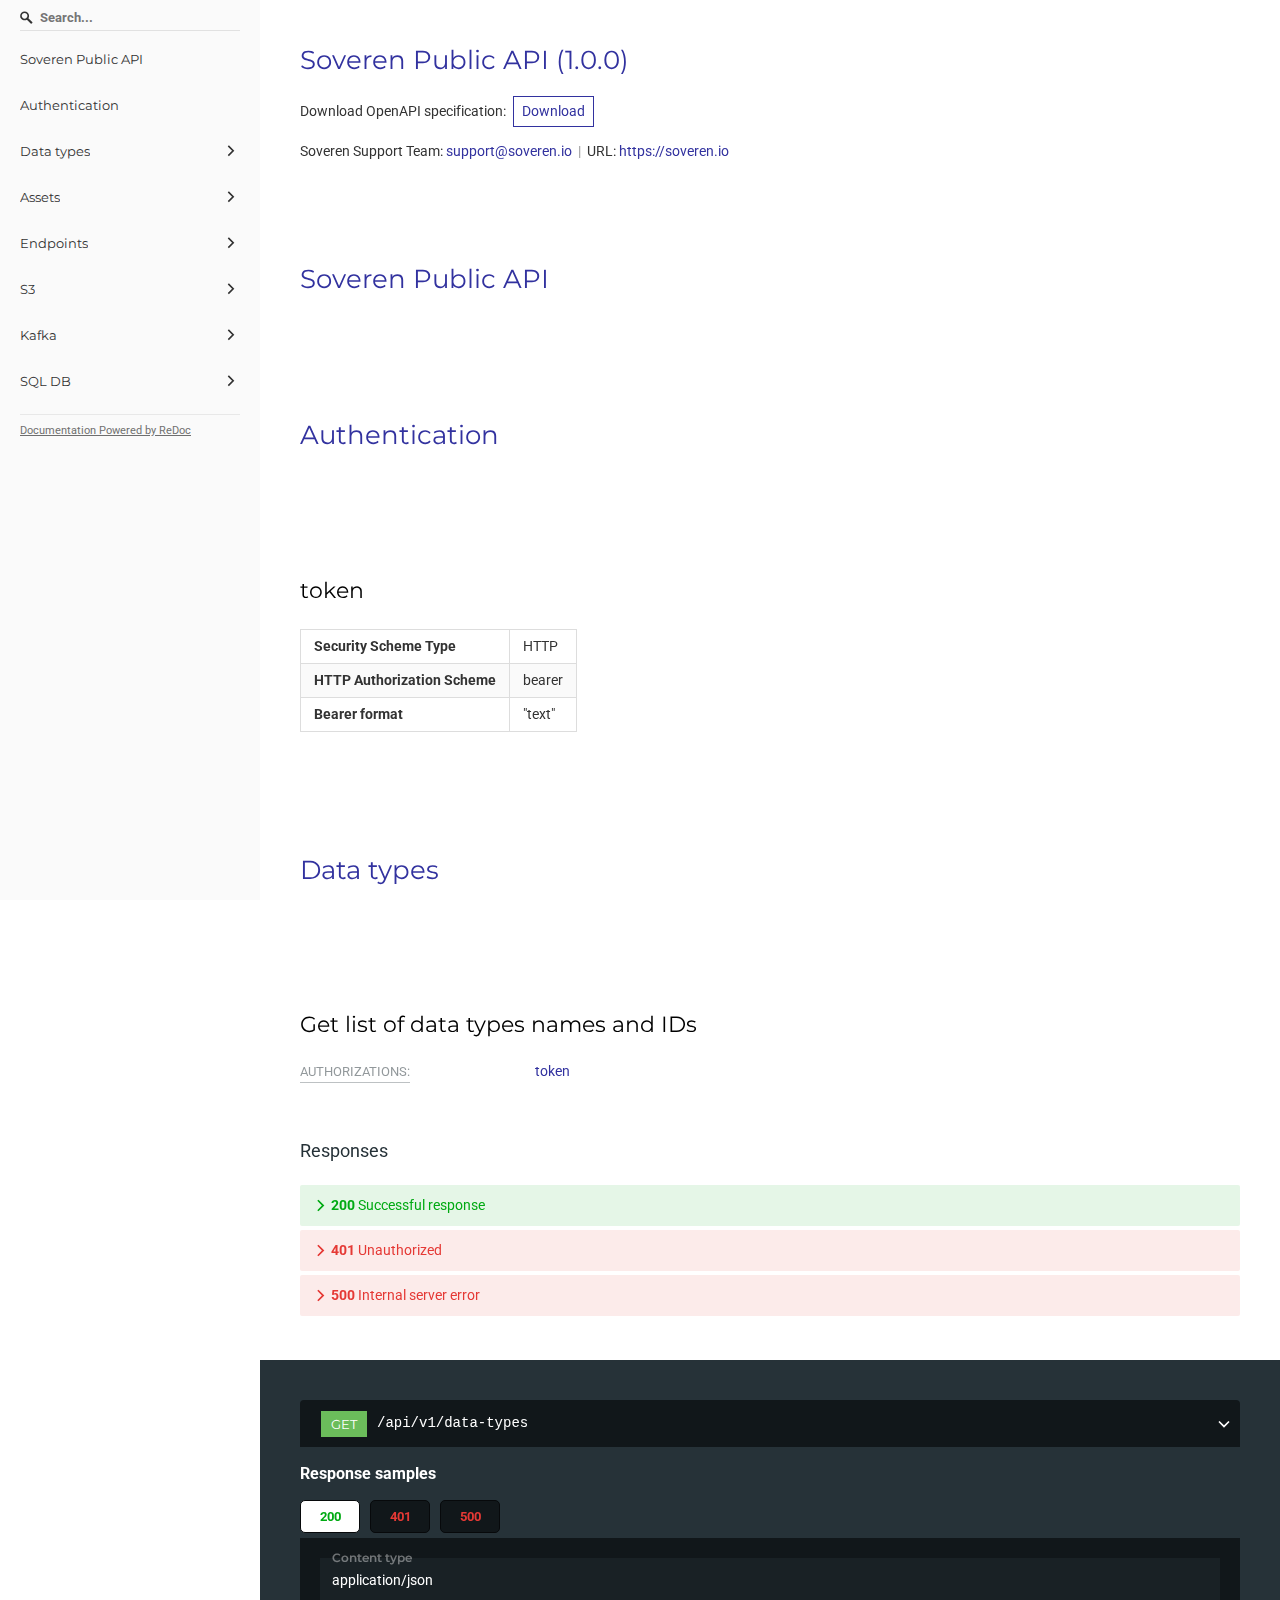
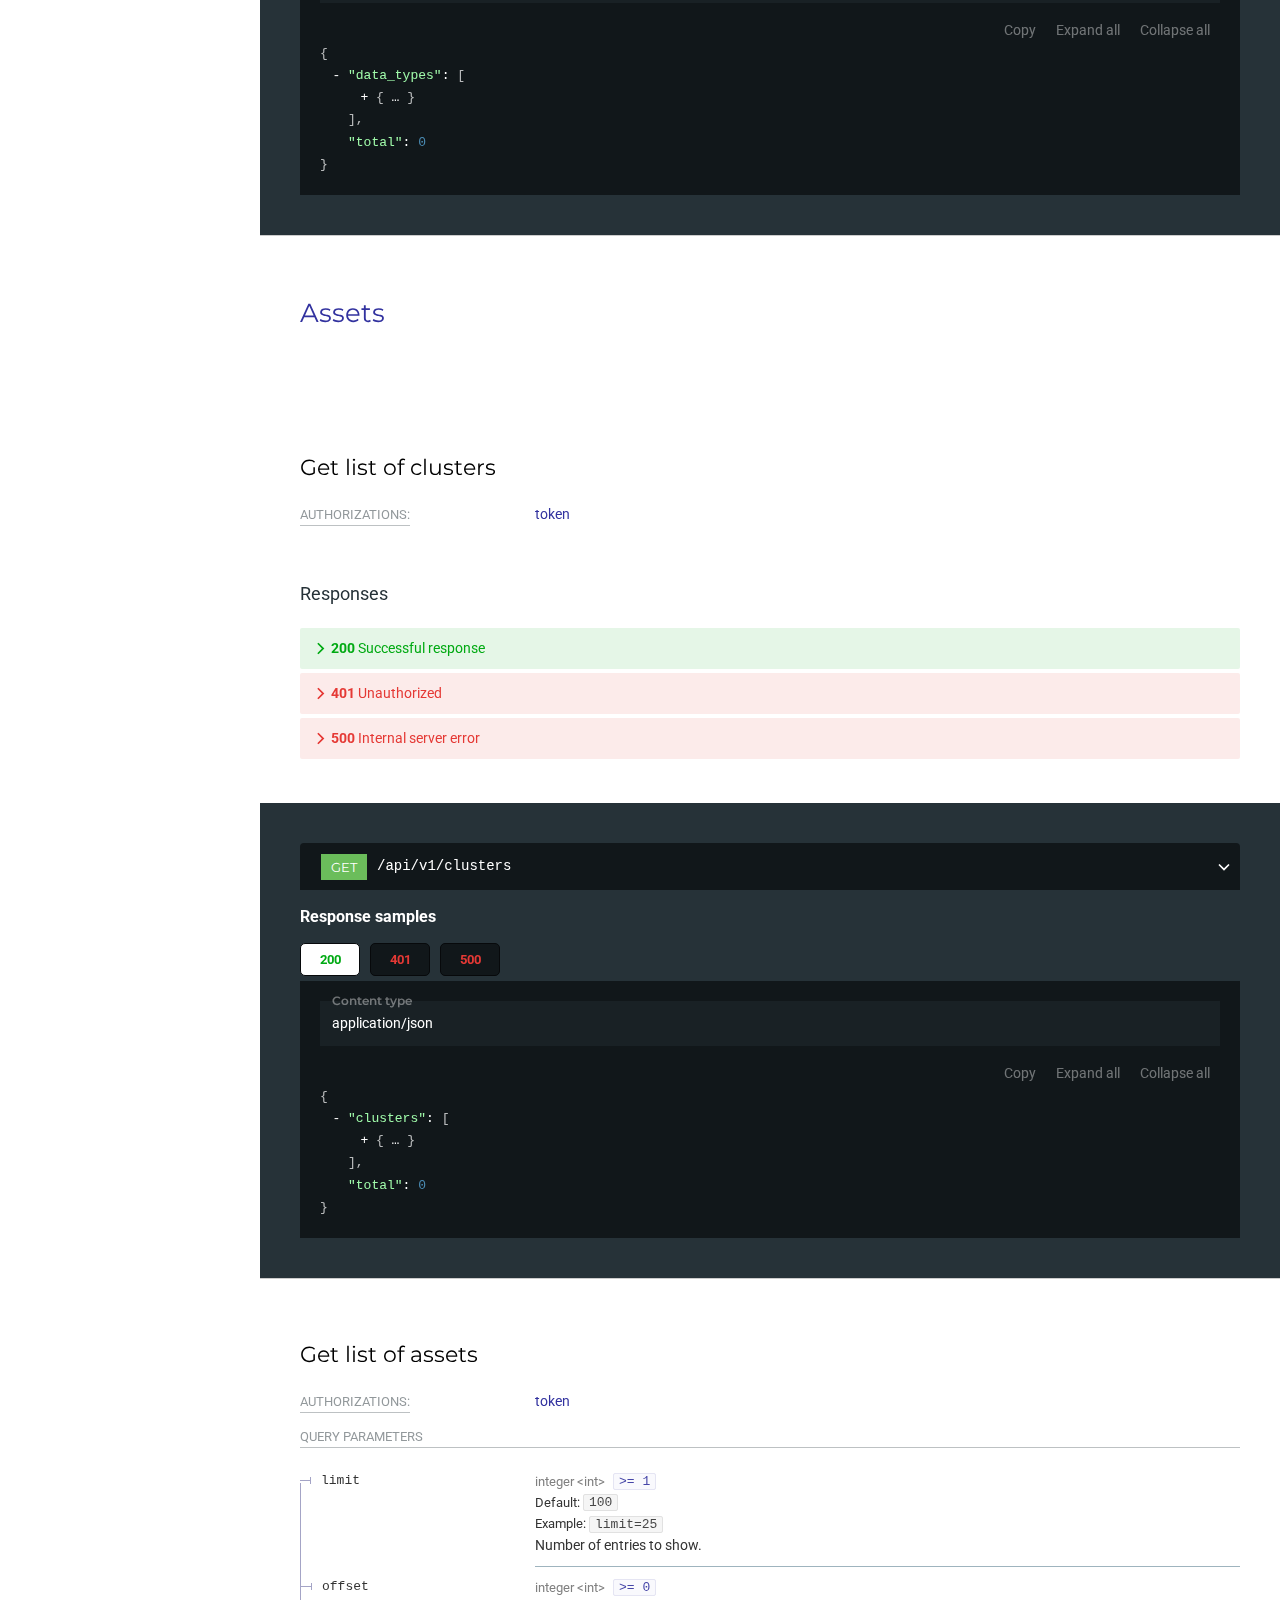
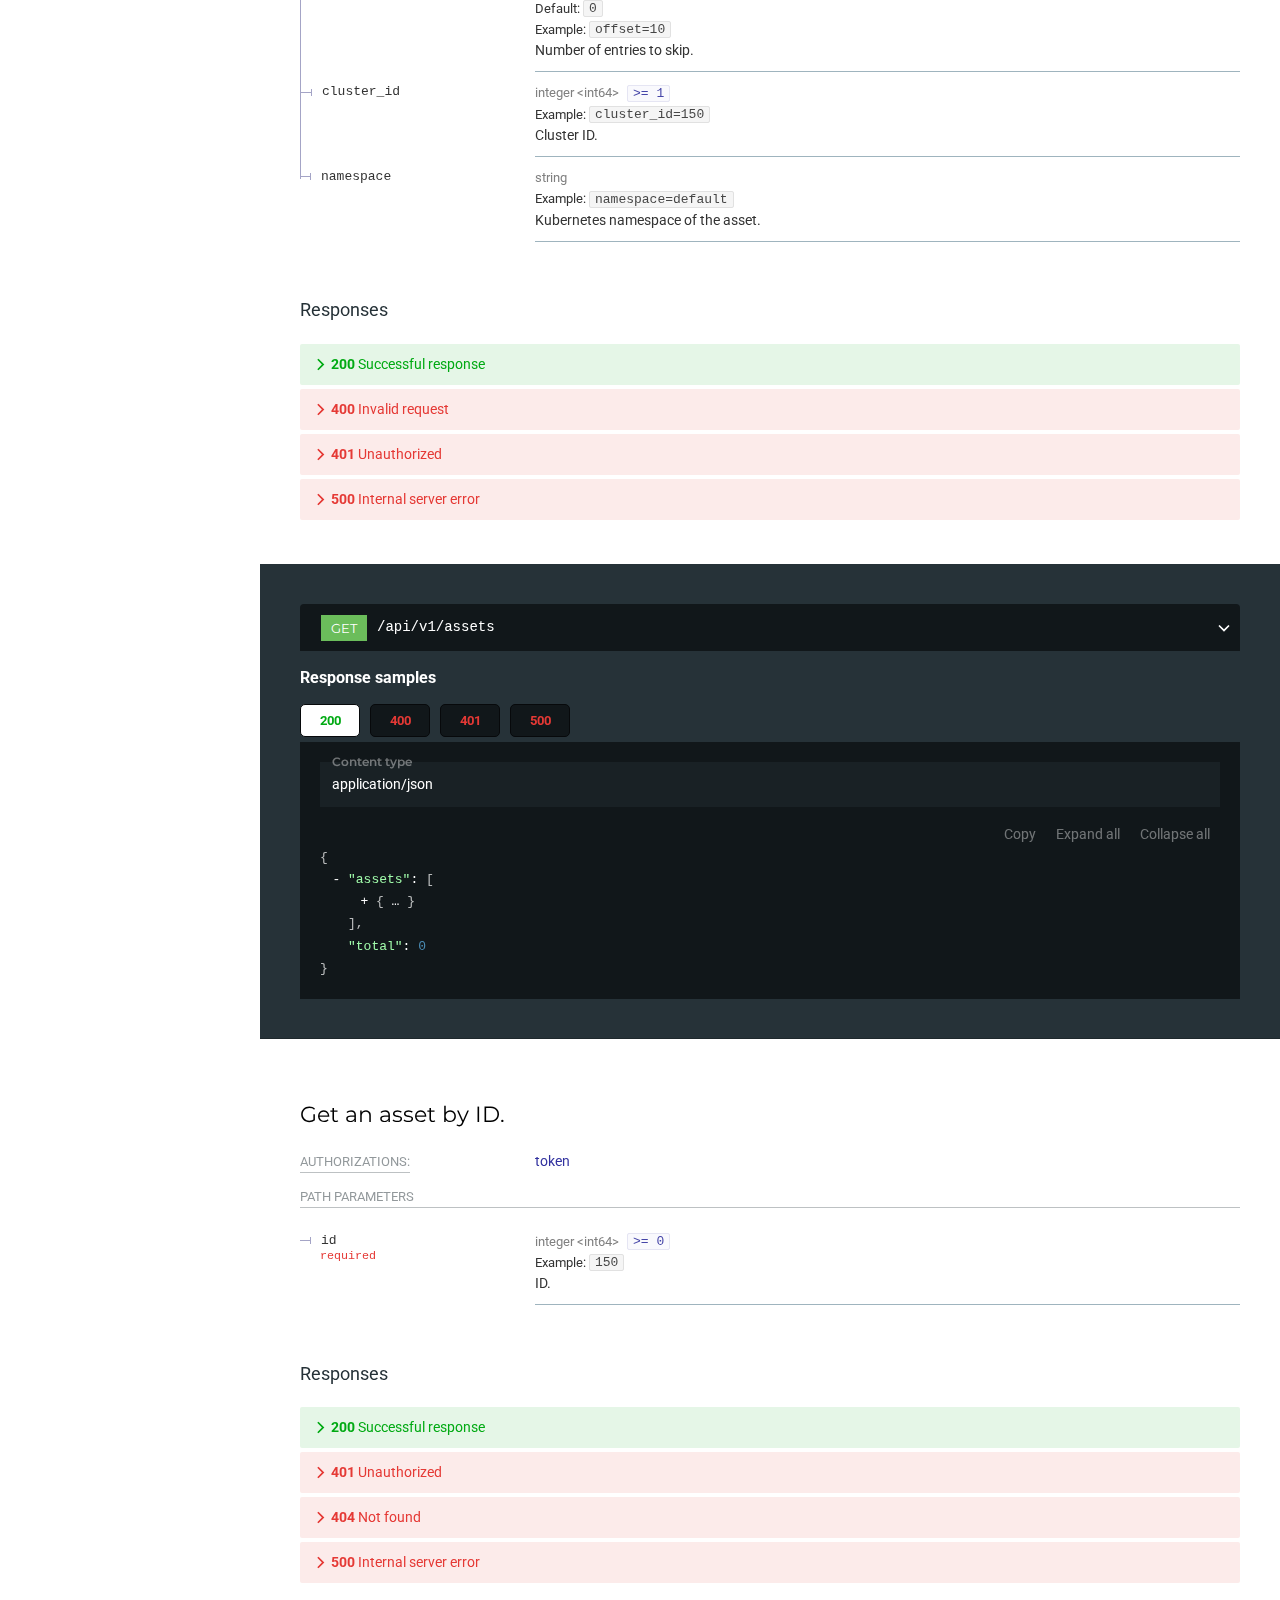
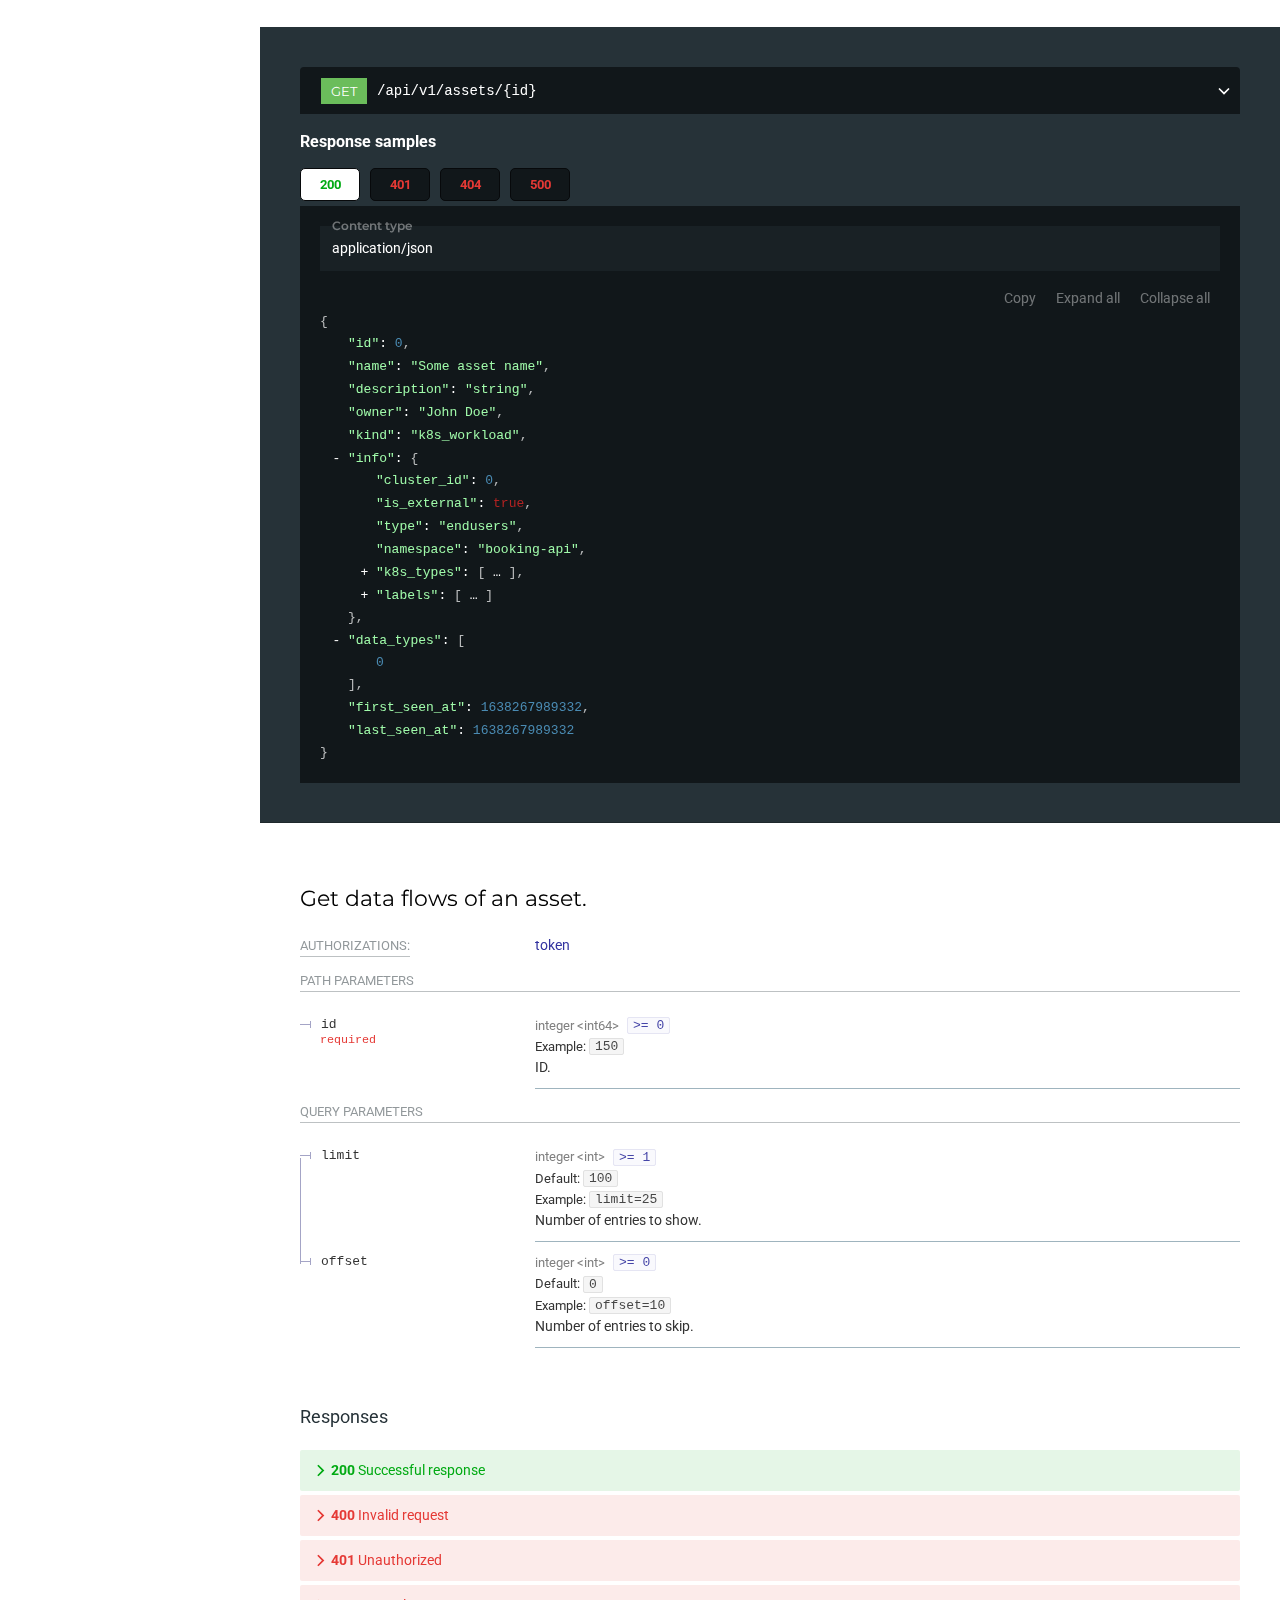
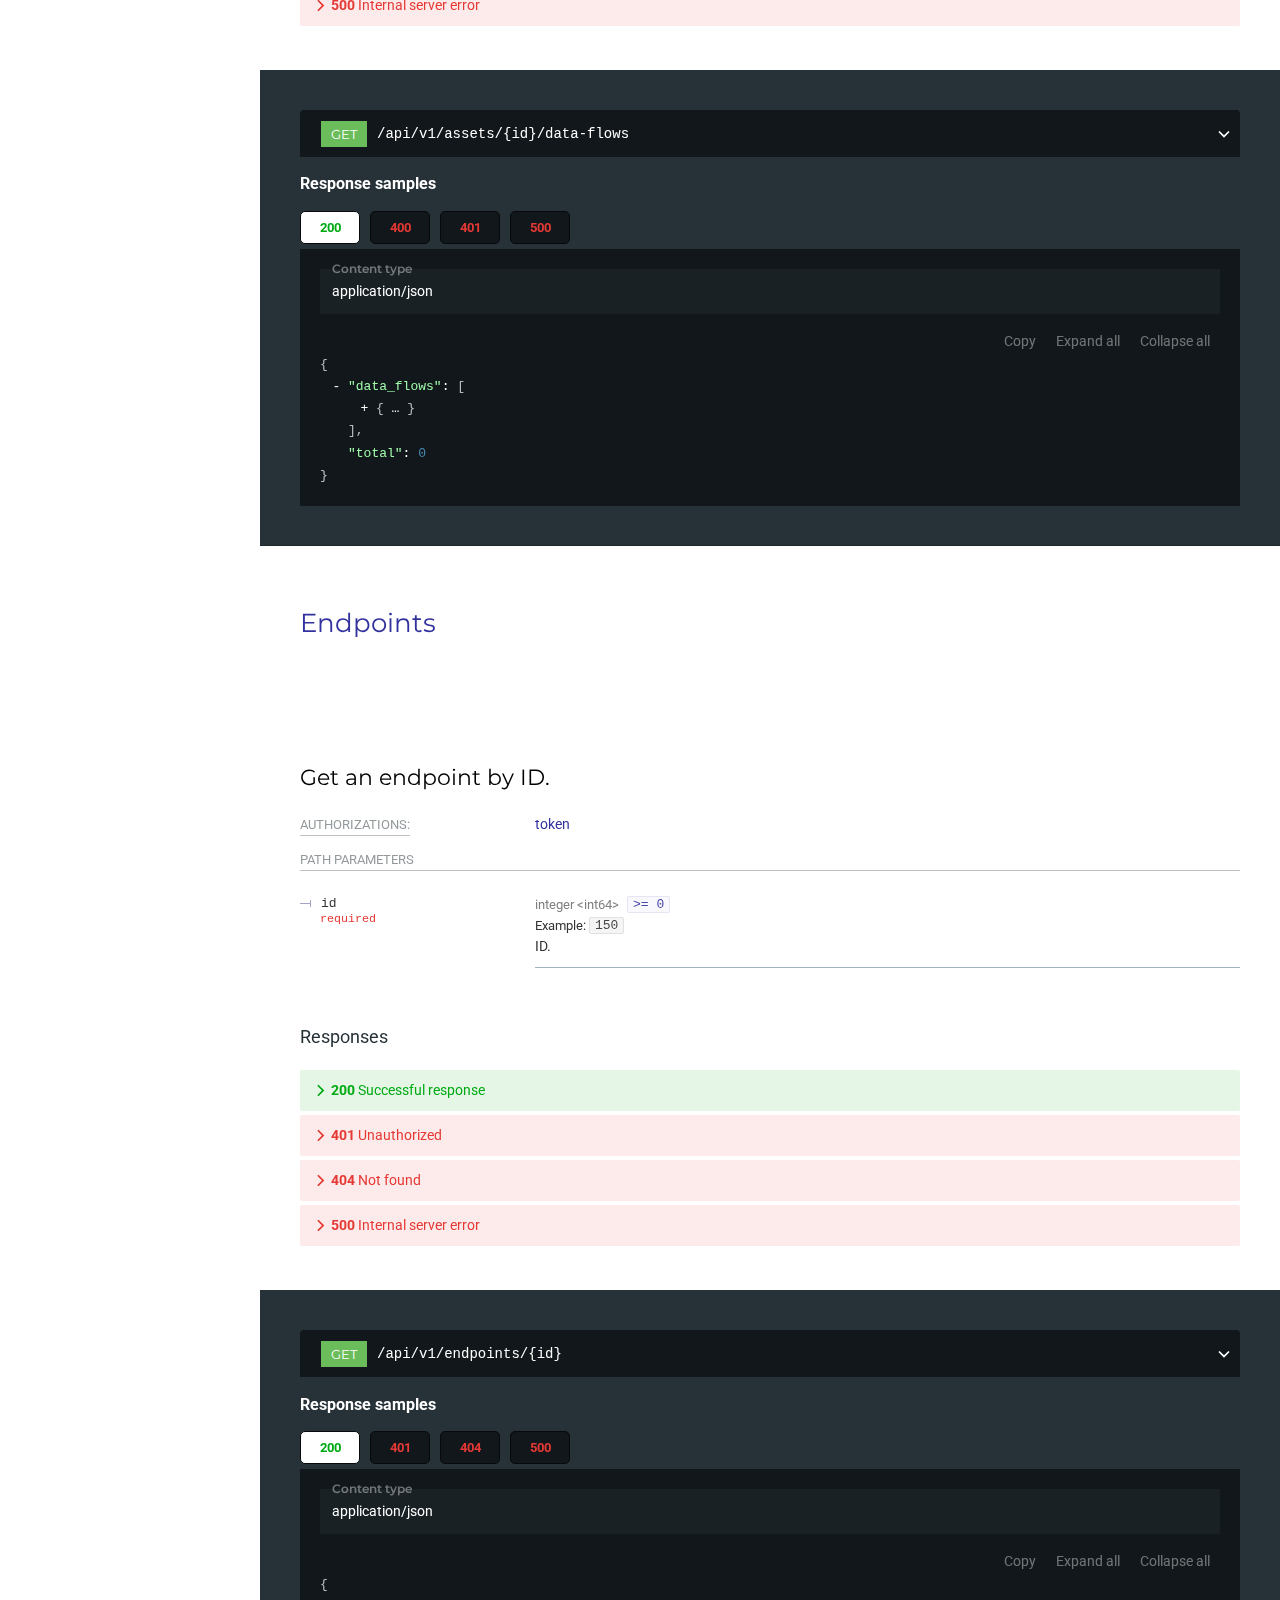
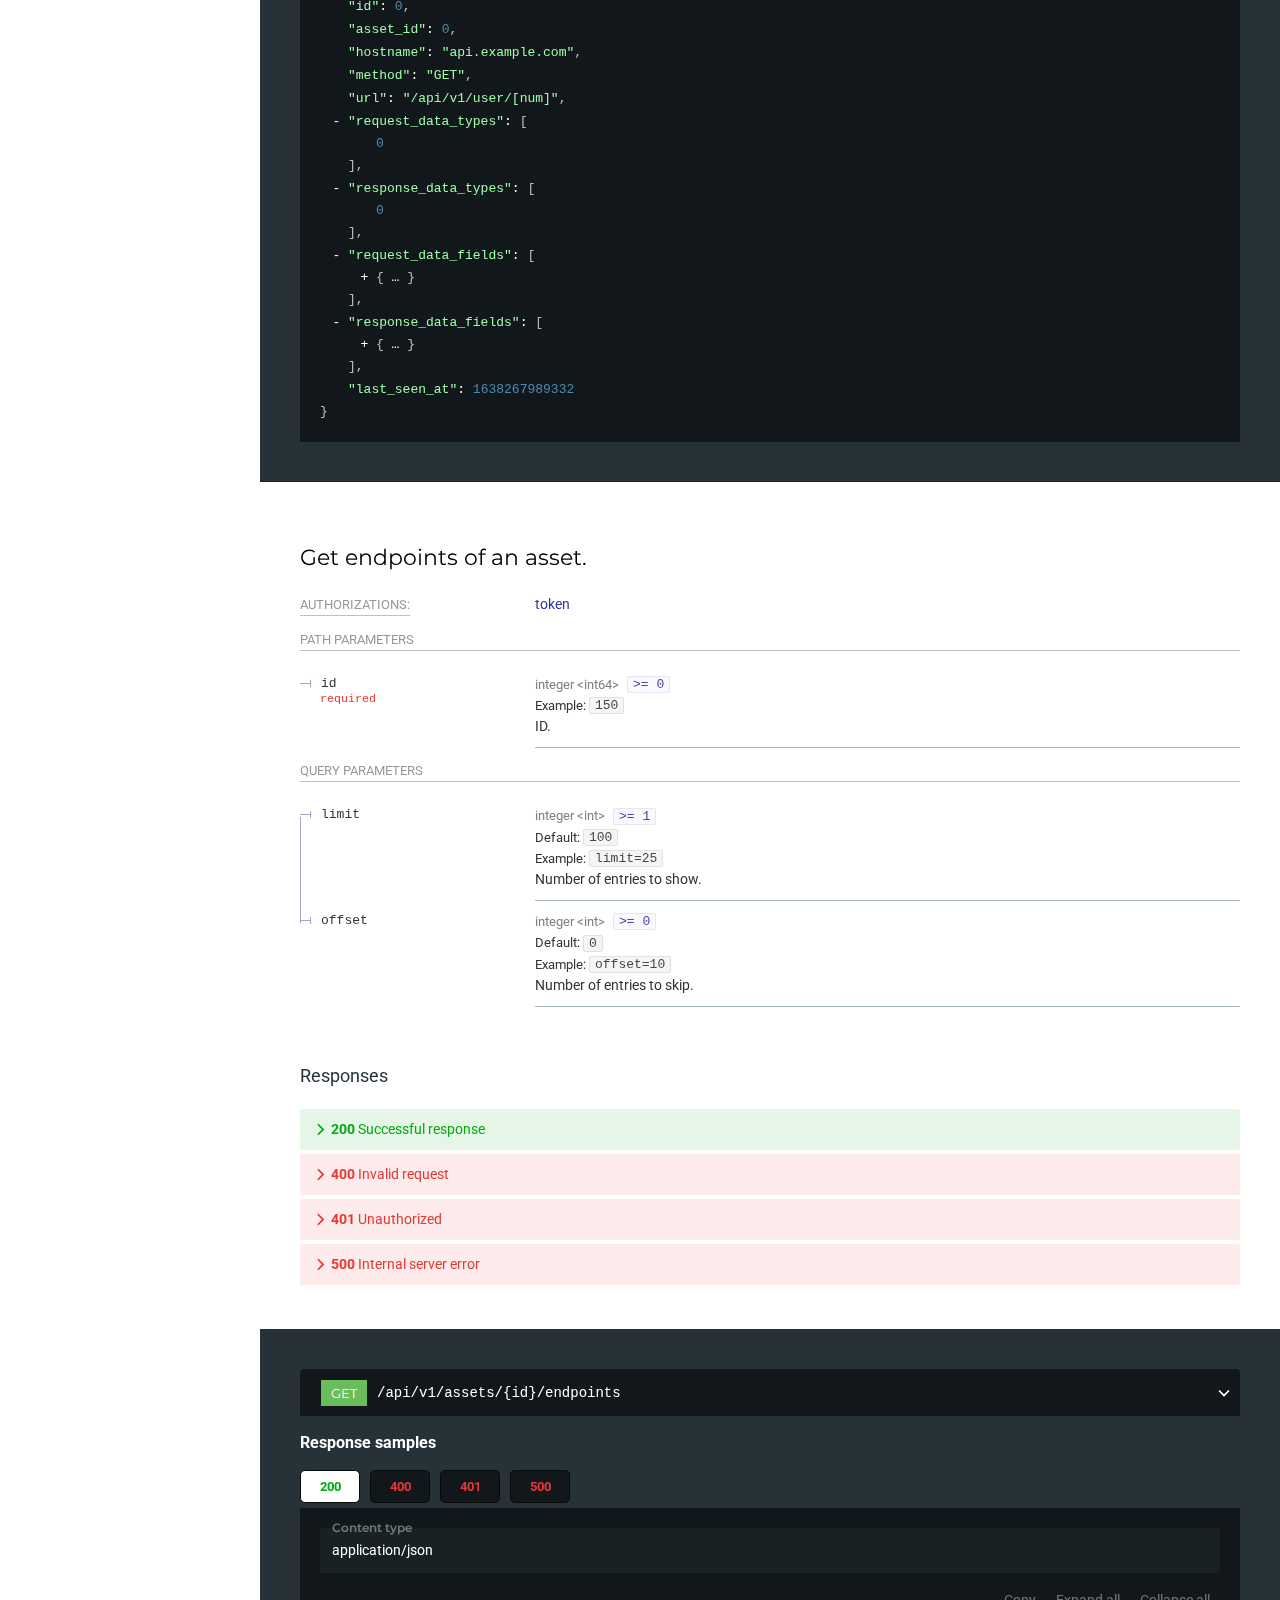
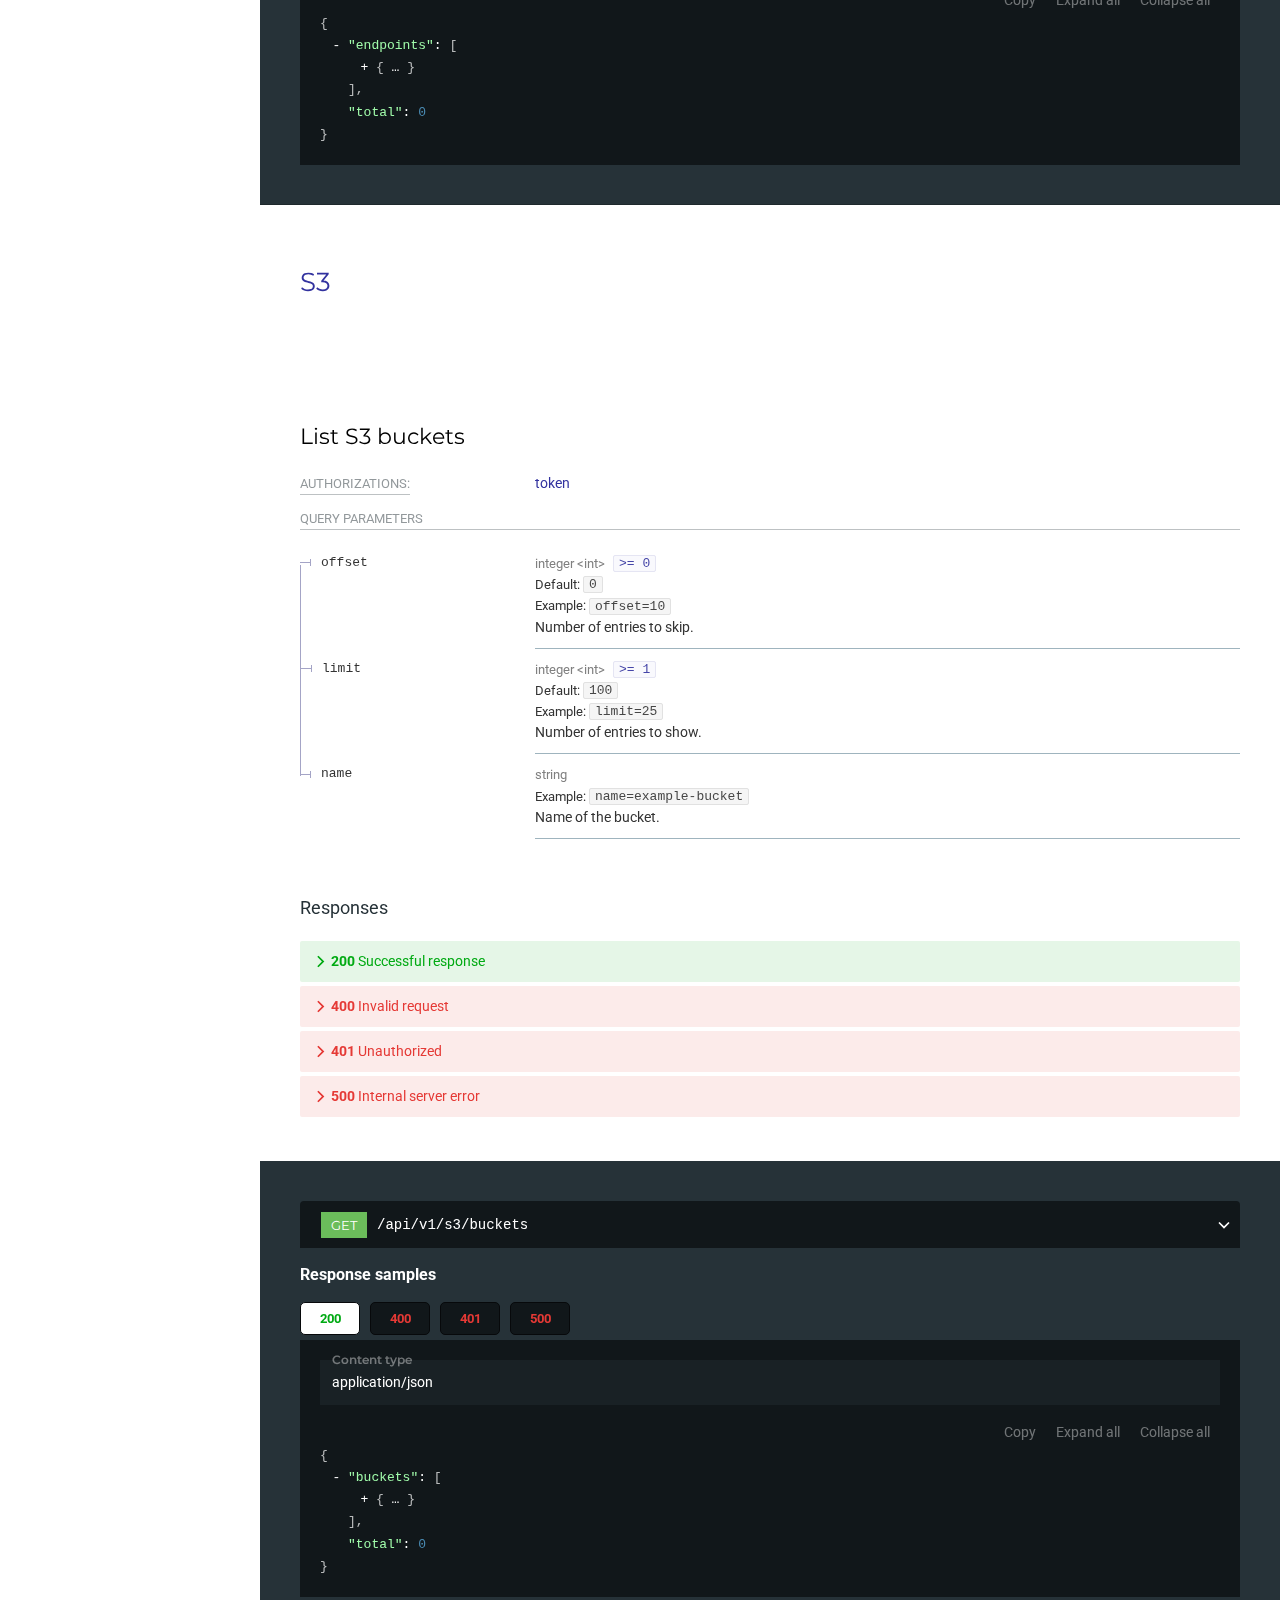
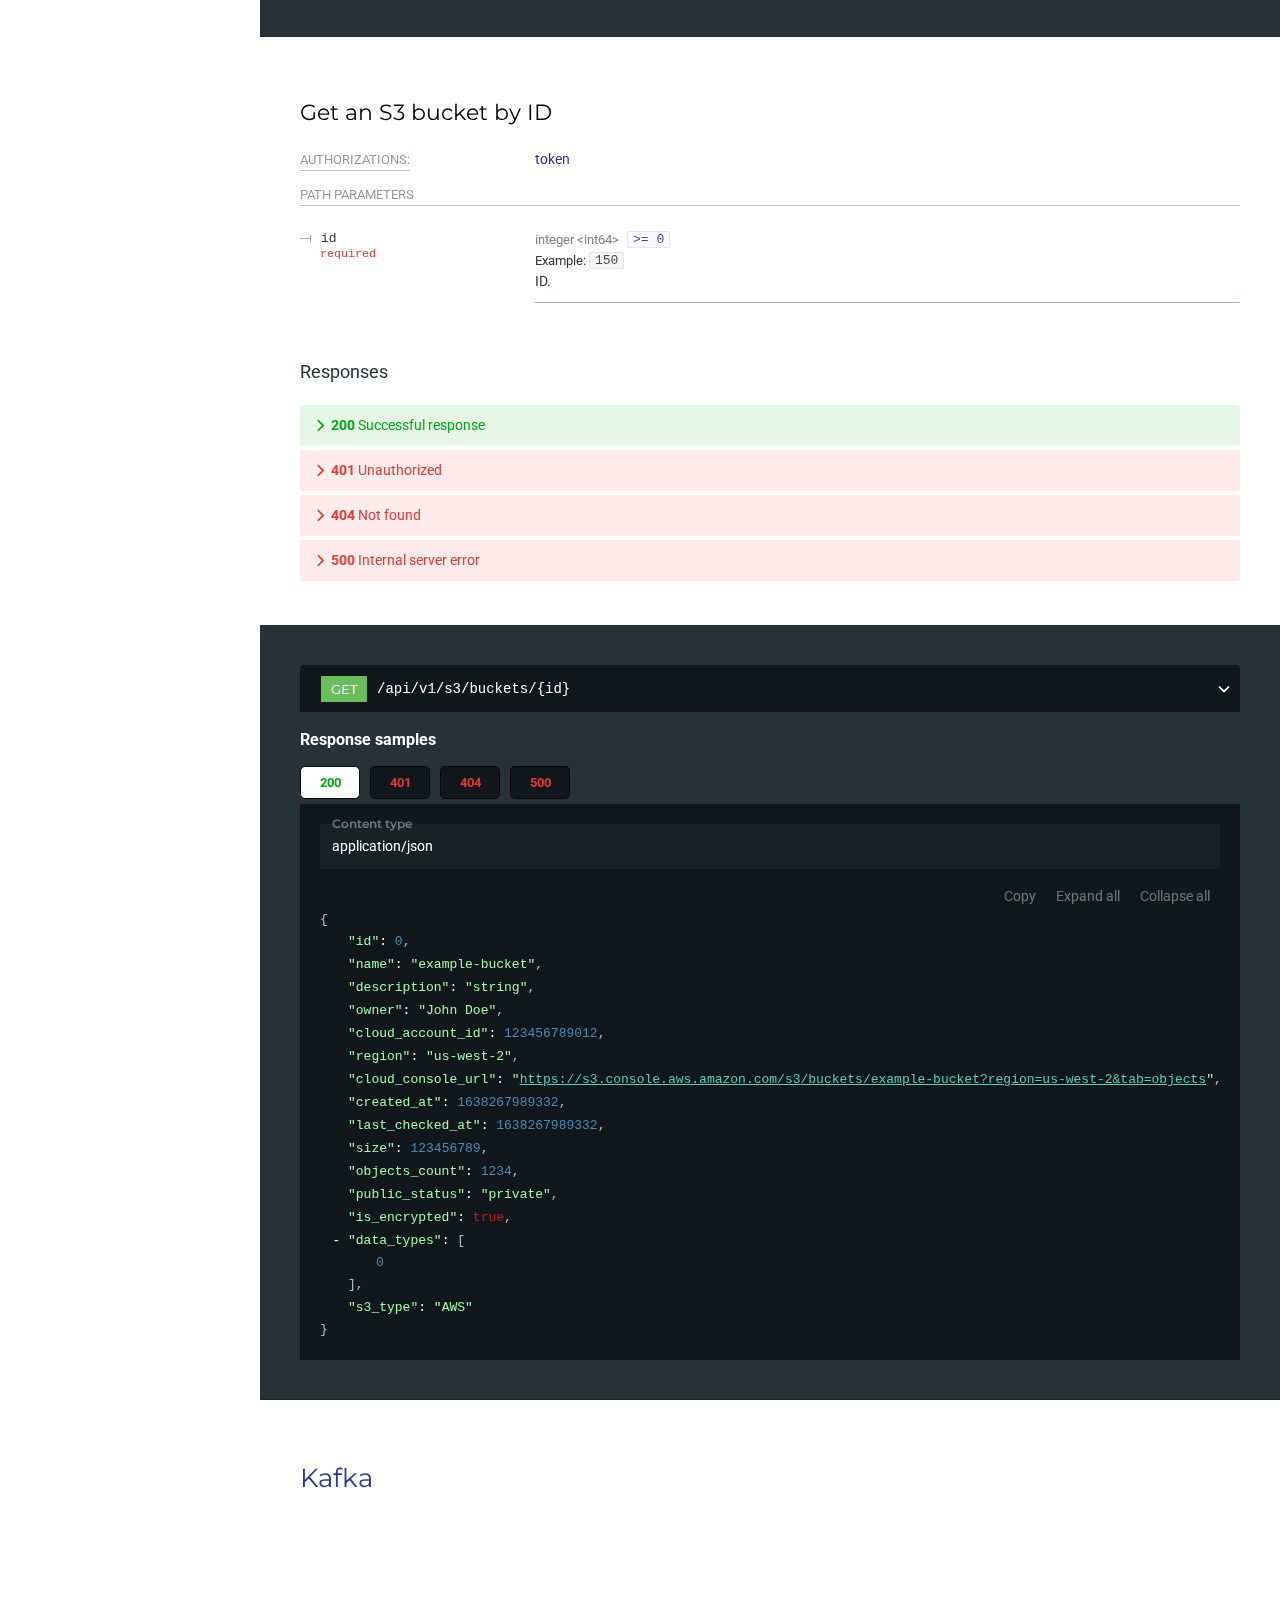
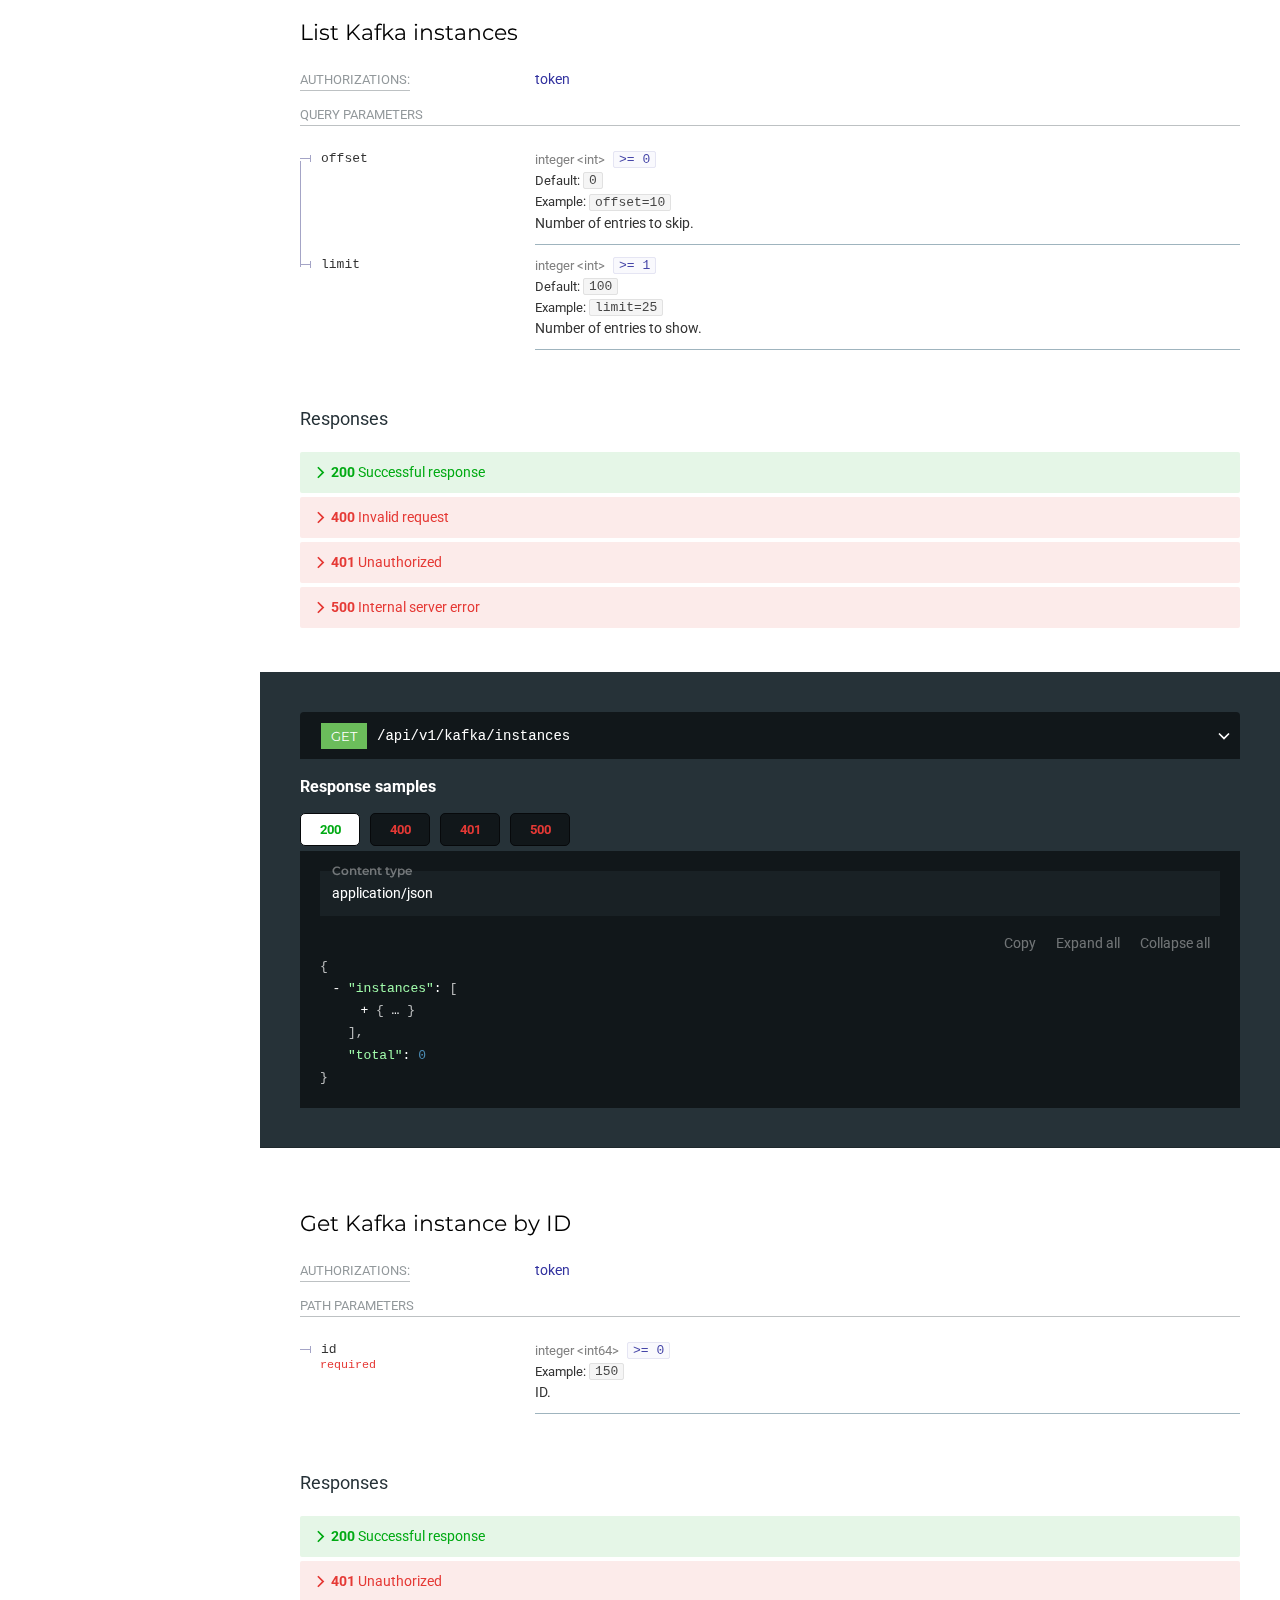
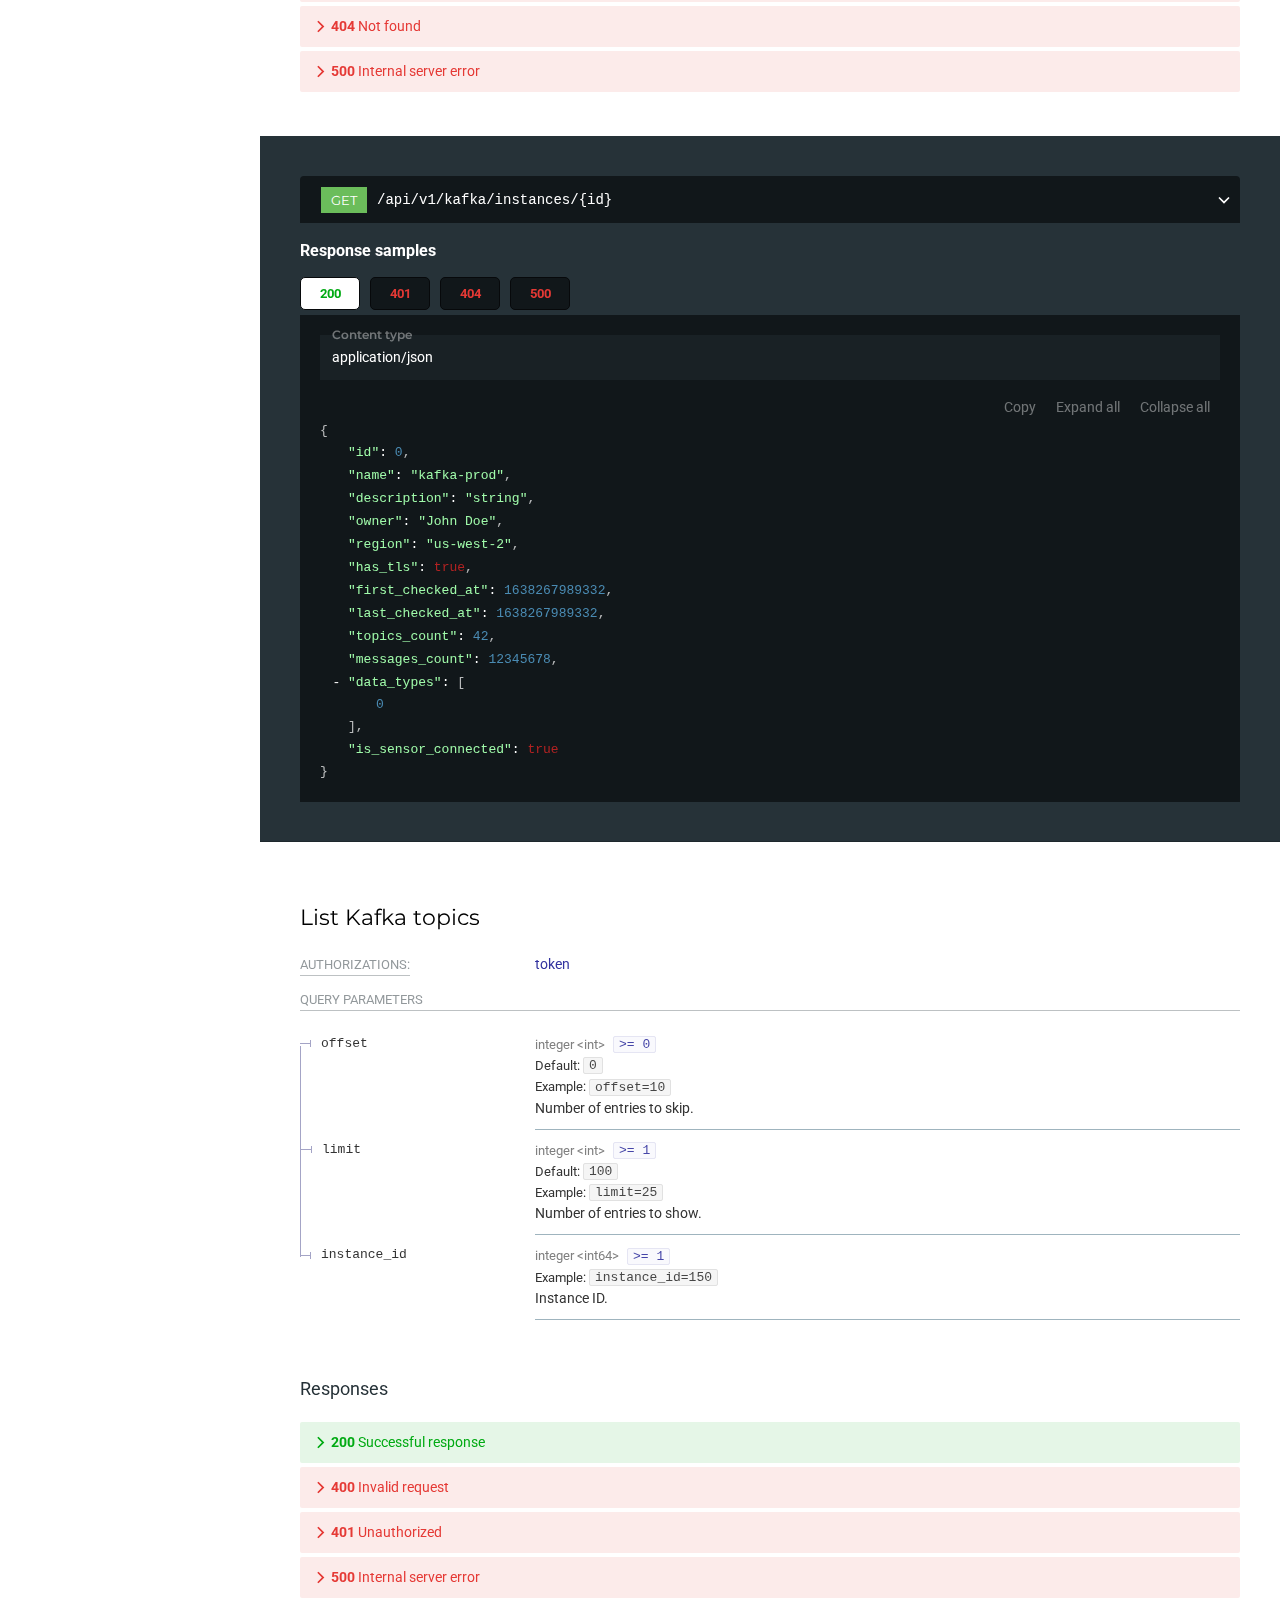
==== commit 586c90a3: "Update api docs 2024-10-23T08:55:05" ====
--- a/docs/integration/api/ref/index.html
+++ b/docs/integration/api/ref/index.html
@@ -368,13 +368,13 @@
 </span></div></div><div><div class="sc-kPVwWT byLrBg"><svg class="sc-jTzLTM jjozHG" version="1.1" viewBox="0 0 24 24" x="0" xmlns="http://www.w3.org/2000/svg" y="0"><polygon points="17.3 8.3 12 13.6 6.7 8.3 5.3 9.7 12 16.4 18.7 9.7 "></polygon></svg><strong>401<!-- --> </strong><span class="sc-jlyJG evvbxn"><p>Unauthorized</p>
 </span></div></div><div><div class="sc-kPVwWT byLrBg"><svg class="sc-jTzLTM jjozHG" version="1.1" viewBox="0 0 24 24" x="0" xmlns="http://www.w3.org/2000/svg" y="0"><polygon points="17.3 8.3 12 13.6 6.7 8.3 5.3 9.7 12 16.4 18.7 9.7 "></polygon></svg><strong>500<!-- --> </strong><span class="sc-jlyJG evvbxn"><p>Internal server error</p>
 </span></div></div></div></div><div class="sc-EHOje sc-bZQynM dtUibw"><div class="sc-kTUwUJ ldTMcP"><div class="sc-gxMtzJ dHLKeu"><span type="get" class="sc-dfVpRl jBjYbV http-verb get"> <!-- -->get</span> <span class="sc-dqBHgY iENVAs">/api/v1/s3/buckets</span><svg class="sc-jTzLTM OtKQc" style="margin-right:-25px" version="1.1" viewBox="0 0 24 24" x="0" xmlns="http://www.w3.org/2000/svg" y="0"><polygon points="17.3 8.3 12 13.6 6.7 8.3 5.3 9.7 12 16.4 18.7 9.7 "></polygon></svg></div><div class="sc-gzOgki lkvpfX"><div class="sc-iyvyFf eftLSo"><div class="sc-jWBwVP sc-iRbamj gDsWLk"><p>Production server.</p>
-</div><div><div class="sc-hwwEjo bwgXFh"><span>https://api.soveren.io</span>/api/v1/s3/buckets</div></div></div></div></div><div><h3 class="sc-gZMcBi kBWwoV"> Response samples </h3><div class="sc-eHgmQL irpqyy" data-tabs="true"><ul class="react-tabs__tab-list" role="tablist"><li class="tab-success react-tabs__tab--selected" role="tab" id="react-tabs-52" aria-selected="true" aria-disabled="false" aria-controls="react-tabs-53" tabindex="0">200</li><li class="tab-error" role="tab" id="react-tabs-54" aria-selected="false" aria-disabled="false" aria-controls="react-tabs-55">400</li><li class="tab-error" role="tab" id="react-tabs-56" aria-selected="false" aria-disabled="false" aria-controls="react-tabs-57">401</li><li class="tab-error" role="tab" id="react-tabs-58" aria-selected="false" aria-disabled="false" aria-controls="react-tabs-59">500</li></ul><div class="react-tabs__tab-panel react-tabs__tab-panel--selected" role="tabpanel" id="react-tabs-53" aria-labelledby="react-tabs-52"><div><div class="sc-eqIVtm ecxnvs"><span class="sc-dVhcbM dpMbau">Content type</span><div class="sc-fMiknA gzAoUb">application/json</div></div><div class="sc-gisBJw gwfZGU"><div class="sc-jhAzac kwGRVL"><div class="sc-brqgnP fCJmC"><span><div class="sc-gipzik gbTit">Copy</div></span><span> Expand all </span><span> Collapse all </span></div><div class="sc-jWBwVP jCgylq sc-fBuWsC kZHJcC"><div class="redoc-json"><code><div class="collapser"></div><span class="token punctuation">{</span><span class="ellipsis"></span><ul class="obj collapsible"><li><div class="hoverable "><span class="property token string">"buckets"</span>: <div class="collapser"></div><span class="token punctuation">[</span><span class="ellipsis"></span><ul class="array collapsible"><li><div class="hoverable collapsed"><div class="collapser"></div><span class="token punctuation">{</span><span class="ellipsis"></span><ul class="obj collapsible"><li><div class="hoverable collapsed"><span class="property token string">"id"</span>: <span class="token number">0</span><span class="token punctuation">,</span></div></li><li><div class="hoverable collapsed"><span class="property token string">"name"</span>: <span class="token string">&quot;example-bucket&quot;</span><span class="token punctuation">,</span></div></li><li><div class="hoverable collapsed"><span class="property token string">"description"</span>: <span class="token string">&quot;string&quot;</span><span class="token punctuation">,</span></div></li><li><div class="hoverable collapsed"><span class="property token string">"owner"</span>: <span class="token string">&quot;John Doe&quot;</span><span class="token punctuation">,</span></div></li><li><div class="hoverable collapsed"><span class="property token string">"cloud_account_id"</span>: <span class="token number">123456789012</span><span class="token punctuation">,</span></div></li><li><div class="hoverable collapsed"><span class="property token string">"region"</span>: <span class="token string">&quot;us-west-2&quot;</span><span class="token punctuation">,</span></div></li><li><div class="hoverable collapsed"><span class="property token string">"cloud_console_url"</span>: <span class="token string">&quot;</span><a href="https://s3.console.aws.amazon.com/s3/buckets/example-bucket?region=us-west-2&tab=objects">https://s3.console.aws.amazon.com/s3/buckets/example-bucket?region=us-west-2&amp;tab=objects</a><span class="token string">&quot;</span><span class="token punctuation">,</span></div></li><li><div class="hoverable collapsed"><span class="property token string">"created_at"</span>: <span class="token number">1638267989332</span><span class="token punctuation">,</span></div></li><li><div class="hoverable collapsed"><span class="property token string">"last_checked_at"</span>: <span class="token number">1638267989332</span><span class="token punctuation">,</span></div></li><li><div class="hoverable collapsed"><span class="property token string">"size"</span>: <span class="token number">123456789</span><span class="token punctuation">,</span></div></li><li><div class="hoverable collapsed"><span class="property token string">"objects_count"</span>: <span class="token number">1234</span><span class="token punctuation">,</span></div></li><li><div class="hoverable collapsed"><span class="property token string">"public_status"</span>: <span class="token string">&quot;private&quot;</span><span class="token punctuation">,</span></div></li><li><div class="hoverable collapsed"><span class="property token string">"is_encrypted"</span>: <span class="token boolean">true</span><span class="token punctuation">,</span></div></li><li><div class="hoverable collapsed"><span class="property token string">"data_types"</span>: <div class="collapser"></div><span class="token punctuation">[</span><span class="ellipsis"></span><ul class="array collapsible"><li><div class="hoverable collapsed"><span class="token number">0</span></div></li></ul><span class="token punctuation">]</span></div></li></ul><span class="token punctuation">}</span></div></li></ul><span class="token punctuation">]</span><span class="token punctuation">,</span></div></li><li><div class="hoverable "><span class="property token string">"total"</span>: <span class="token number">0</span></div></li></ul><span class="token punctuation">}</span></code></div></div></div></div></div></div><div class="react-tabs__tab-panel" role="tabpanel" id="react-tabs-55" aria-labelledby="react-tabs-54"></div><div class="react-tabs__tab-panel" role="tabpanel" id="react-tabs-57" aria-labelledby="react-tabs-56"></div><div class="react-tabs__tab-panel" role="tabpanel" id="react-tabs-59" aria-labelledby="react-tabs-58"></div></div></div></div></div></div><div id="operation/get-s3-bucket" data-section-id="operation/get-s3-bucket" class="sc-ifAKCX hiuczA"><div class="sc-gzVnrw sc-ibxdXY bSFXlp"><div class="sc-bxivhb cjtbAK"><h2 class="sc-dnqmqq ioYTqA"><a class="sc-VigVT kGvRyb" href="#operation/get-s3-bucket"></a>Get an S3 bucket by ID<!-- --> </h2><div class="sc-jtRfpW geWpKA"><div class="sc-lhVmIH dVvUxe"><h5 class="sc-gqjmRU sc-elJkPf jGRUDj">Authorizations: </h5></div><div class="sc-bYSBpT fKHsnH"><span class="sc-btzYZH hQBRTt"><span class="sc-jwKygS bnFPhO"><a href="#section/Authentication/token">token</a></span></span></div></div><div><h5 class="sc-gqjmRU LiUBH">path<!-- --> Parameters</h5><table class="sc-dxgOiQ eCjbJc"><tbody><tr class="last undefined"><td class="sc-cSHVUG sc-chPdSV bIrgla" kind="field" title="id"><span class="sc-kGXeez bcLONg"></span>id<div class="sc-ksYbfQ sc-hmzhuo jsTAxL"> required </div></td><td class="sc-kgoBCf kGwPhO"><div><div><span class="sc-cHGsZl sc-TOsTZ fKyGWc"></span><span class="sc-cHGsZl sc-kgAjT hqYVjx">integer</span><span class="sc-cHGsZl sc-kgAjT hqYVjx"> <!-- -->&lt;<!-- -->int64<!-- -->&gt;<!-- --> </span><span> <span class="sc-cHGsZl sc-jqCOkK beUper"> <!-- -->&gt;= 0<!-- --> </span></span></div> <div><span class="sc-cHGsZl lpeYvY"> <!-- -->Example:<!-- --> </span> <span class="sc-cHGsZl sc-jbKcbu bMfIUD">150</span></div><div><div class="sc-jWBwVP sc-iRbamj gDsWLk"><p>ID.</p>
+</div><div><div class="sc-hwwEjo bwgXFh"><span>https://api.soveren.io</span>/api/v1/s3/buckets</div></div></div></div></div><div><h3 class="sc-gZMcBi kBWwoV"> Response samples </h3><div class="sc-eHgmQL irpqyy" data-tabs="true"><ul class="react-tabs__tab-list" role="tablist"><li class="tab-success react-tabs__tab--selected" role="tab" id="react-tabs-52" aria-selected="true" aria-disabled="false" aria-controls="react-tabs-53" tabindex="0">200</li><li class="tab-error" role="tab" id="react-tabs-54" aria-selected="false" aria-disabled="false" aria-controls="react-tabs-55">400</li><li class="tab-error" role="tab" id="react-tabs-56" aria-selected="false" aria-disabled="false" aria-controls="react-tabs-57">401</li><li class="tab-error" role="tab" id="react-tabs-58" aria-selected="false" aria-disabled="false" aria-controls="react-tabs-59">500</li></ul><div class="react-tabs__tab-panel react-tabs__tab-panel--selected" role="tabpanel" id="react-tabs-53" aria-labelledby="react-tabs-52"><div><div class="sc-eqIVtm ecxnvs"><span class="sc-dVhcbM dpMbau">Content type</span><div class="sc-fMiknA gzAoUb">application/json</div></div><div class="sc-gisBJw gwfZGU"><div class="sc-jhAzac kwGRVL"><div class="sc-brqgnP fCJmC"><span><div class="sc-gipzik gbTit">Copy</div></span><span> Expand all </span><span> Collapse all </span></div><div class="sc-jWBwVP jCgylq sc-fBuWsC kZHJcC"><div class="redoc-json"><code><div class="collapser"></div><span class="token punctuation">{</span><span class="ellipsis"></span><ul class="obj collapsible"><li><div class="hoverable "><span class="property token string">"buckets"</span>: <div class="collapser"></div><span class="token punctuation">[</span><span class="ellipsis"></span><ul class="array collapsible"><li><div class="hoverable collapsed"><div class="collapser"></div><span class="token punctuation">{</span><span class="ellipsis"></span><ul class="obj collapsible"><li><div class="hoverable collapsed"><span class="property token string">"id"</span>: <span class="token number">0</span><span class="token punctuation">,</span></div></li><li><div class="hoverable collapsed"><span class="property token string">"name"</span>: <span class="token string">&quot;example-bucket&quot;</span><span class="token punctuation">,</span></div></li><li><div class="hoverable collapsed"><span class="property token string">"description"</span>: <span class="token string">&quot;string&quot;</span><span class="token punctuation">,</span></div></li><li><div class="hoverable collapsed"><span class="property token string">"owner"</span>: <span class="token string">&quot;John Doe&quot;</span><span class="token punctuation">,</span></div></li><li><div class="hoverable collapsed"><span class="property token string">"cloud_account_id"</span>: <span class="token number">123456789012</span><span class="token punctuation">,</span></div></li><li><div class="hoverable collapsed"><span class="property token string">"region"</span>: <span class="token string">&quot;us-west-2&quot;</span><span class="token punctuation">,</span></div></li><li><div class="hoverable collapsed"><span class="property token string">"cloud_console_url"</span>: <span class="token string">&quot;</span><a href="https://s3.console.aws.amazon.com/s3/buckets/example-bucket?region=us-west-2&tab=objects">https://s3.console.aws.amazon.com/s3/buckets/example-bucket?region=us-west-2&amp;tab=objects</a><span class="token string">&quot;</span><span class="token punctuation">,</span></div></li><li><div class="hoverable collapsed"><span class="property token string">"created_at"</span>: <span class="token number">1638267989332</span><span class="token punctuation">,</span></div></li><li><div class="hoverable collapsed"><span class="property token string">"last_checked_at"</span>: <span class="token number">1638267989332</span><span class="token punctuation">,</span></div></li><li><div class="hoverable collapsed"><span class="property token string">"size"</span>: <span class="token number">123456789</span><span class="token punctuation">,</span></div></li><li><div class="hoverable collapsed"><span class="property token string">"objects_count"</span>: <span class="token number">1234</span><span class="token punctuation">,</span></div></li><li><div class="hoverable collapsed"><span class="property token string">"public_status"</span>: <span class="token string">&quot;private&quot;</span><span class="token punctuation">,</span></div></li><li><div class="hoverable collapsed"><span class="property token string">"is_encrypted"</span>: <span class="token boolean">true</span><span class="token punctuation">,</span></div></li><li><div class="hoverable collapsed"><span class="property token string">"data_types"</span>: <div class="collapser"></div><span class="token punctuation">[</span><span class="ellipsis"></span><ul class="array collapsible"><li><div class="hoverable collapsed"><span class="token number">0</span></div></li></ul><span class="token punctuation">]</span><span class="token punctuation">,</span></div></li><li><div class="hoverable collapsed"><span class="property token string">"s3_type"</span>: <span class="token string">&quot;AWS&quot;</span></div></li></ul><span class="token punctuation">}</span></div></li></ul><span class="token punctuation">]</span><span class="token punctuation">,</span></div></li><li><div class="hoverable "><span class="property token string">"total"</span>: <span class="token number">0</span></div></li></ul><span class="token punctuation">}</span></code></div></div></div></div></div></div><div class="react-tabs__tab-panel" role="tabpanel" id="react-tabs-55" aria-labelledby="react-tabs-54"></div><div class="react-tabs__tab-panel" role="tabpanel" id="react-tabs-57" aria-labelledby="react-tabs-56"></div><div class="react-tabs__tab-panel" role="tabpanel" id="react-tabs-59" aria-labelledby="react-tabs-58"></div></div></div></div></div></div><div id="operation/get-s3-bucket" data-section-id="operation/get-s3-bucket" class="sc-ifAKCX hiuczA"><div class="sc-gzVnrw sc-ibxdXY bSFXlp"><div class="sc-bxivhb cjtbAK"><h2 class="sc-dnqmqq ioYTqA"><a class="sc-VigVT kGvRyb" href="#operation/get-s3-bucket"></a>Get an S3 bucket by ID<!-- --> </h2><div class="sc-jtRfpW geWpKA"><div class="sc-lhVmIH dVvUxe"><h5 class="sc-gqjmRU sc-elJkPf jGRUDj">Authorizations: </h5></div><div class="sc-bYSBpT fKHsnH"><span class="sc-btzYZH hQBRTt"><span class="sc-jwKygS bnFPhO"><a href="#section/Authentication/token">token</a></span></span></div></div><div><h5 class="sc-gqjmRU LiUBH">path<!-- --> Parameters</h5><table class="sc-dxgOiQ eCjbJc"><tbody><tr class="last undefined"><td class="sc-cSHVUG sc-chPdSV bIrgla" kind="field" title="id"><span class="sc-kGXeez bcLONg"></span>id<div class="sc-ksYbfQ sc-hmzhuo jsTAxL"> required </div></td><td class="sc-kgoBCf kGwPhO"><div><div><span class="sc-cHGsZl sc-TOsTZ fKyGWc"></span><span class="sc-cHGsZl sc-kgAjT hqYVjx">integer</span><span class="sc-cHGsZl sc-kgAjT hqYVjx"> <!-- -->&lt;<!-- -->int64<!-- -->&gt;<!-- --> </span><span> <span class="sc-cHGsZl sc-jqCOkK beUper"> <!-- -->&gt;= 0<!-- --> </span></span></div> <div><span class="sc-cHGsZl lpeYvY"> <!-- -->Example:<!-- --> </span> <span class="sc-cHGsZl sc-jbKcbu bMfIUD">150</span></div><div><div class="sc-jWBwVP sc-iRbamj gDsWLk"><p>ID.</p>
 </div></div></div></td></tr></tbody></table></div><div><h3 class="sc-eXEjpC espozG"> Responses </h3><div><div class="sc-kPVwWT fDvFMp"><svg class="sc-jTzLTM NifDa" version="1.1" viewBox="0 0 24 24" x="0" xmlns="http://www.w3.org/2000/svg" y="0"><polygon points="17.3 8.3 12 13.6 6.7 8.3 5.3 9.7 12 16.4 18.7 9.7 "></polygon></svg><strong>200<!-- --> </strong><span class="sc-jlyJG evvbxn"><p>Successful response</p>
 </span></div></div><div><div class="sc-kPVwWT byLrBg"><svg class="sc-jTzLTM jjozHG" version="1.1" viewBox="0 0 24 24" x="0" xmlns="http://www.w3.org/2000/svg" y="0"><polygon points="17.3 8.3 12 13.6 6.7 8.3 5.3 9.7 12 16.4 18.7 9.7 "></polygon></svg><strong>401<!-- --> </strong><span class="sc-jlyJG evvbxn"><p>Unauthorized</p>
 </span></div></div><div><div class="sc-kPVwWT byLrBg"><svg class="sc-jTzLTM jjozHG" version="1.1" viewBox="0 0 24 24" x="0" xmlns="http://www.w3.org/2000/svg" y="0"><polygon points="17.3 8.3 12 13.6 6.7 8.3 5.3 9.7 12 16.4 18.7 9.7 "></polygon></svg><strong>404<!-- --> </strong><span class="sc-jlyJG evvbxn"><p>Not found</p>
 </span></div></div><div><div class="sc-kPVwWT byLrBg"><svg class="sc-jTzLTM jjozHG" version="1.1" viewBox="0 0 24 24" x="0" xmlns="http://www.w3.org/2000/svg" y="0"><polygon points="17.3 8.3 12 13.6 6.7 8.3 5.3 9.7 12 16.4 18.7 9.7 "></polygon></svg><strong>500<!-- --> </strong><span class="sc-jlyJG evvbxn"><p>Internal server error</p>
 </span></div></div></div></div><div class="sc-EHOje sc-bZQynM dtUibw"><div class="sc-kTUwUJ ldTMcP"><div class="sc-gxMtzJ dHLKeu"><span type="get" class="sc-dfVpRl jBjYbV http-verb get"> <!-- -->get</span> <span class="sc-dqBHgY iENVAs">/api/v1/s3/buckets/{id}</span><svg class="sc-jTzLTM OtKQc" style="margin-right:-25px" version="1.1" viewBox="0 0 24 24" x="0" xmlns="http://www.w3.org/2000/svg" y="0"><polygon points="17.3 8.3 12 13.6 6.7 8.3 5.3 9.7 12 16.4 18.7 9.7 "></polygon></svg></div><div class="sc-gzOgki lkvpfX"><div class="sc-iyvyFf eftLSo"><div class="sc-jWBwVP sc-iRbamj gDsWLk"><p>Production server.</p>
-</div><div><div class="sc-hwwEjo bwgXFh"><span>https://api.soveren.io</span>/api/v1/s3/buckets/{id}</div></div></div></div></div><div><h3 class="sc-gZMcBi kBWwoV"> Response samples </h3><div class="sc-eHgmQL irpqyy" data-tabs="true"><ul class="react-tabs__tab-list" role="tablist"><li class="tab-success react-tabs__tab--selected" role="tab" id="react-tabs-60" aria-selected="true" aria-disabled="false" aria-controls="react-tabs-61" tabindex="0">200</li><li class="tab-error" role="tab" id="react-tabs-62" aria-selected="false" aria-disabled="false" aria-controls="react-tabs-63">401</li><li class="tab-error" role="tab" id="react-tabs-64" aria-selected="false" aria-disabled="false" aria-controls="react-tabs-65">404</li><li class="tab-error" role="tab" id="react-tabs-66" aria-selected="false" aria-disabled="false" aria-controls="react-tabs-67">500</li></ul><div class="react-tabs__tab-panel react-tabs__tab-panel--selected" role="tabpanel" id="react-tabs-61" aria-labelledby="react-tabs-60"><div><div class="sc-eqIVtm ecxnvs"><span class="sc-dVhcbM dpMbau">Content type</span><div class="sc-fMiknA gzAoUb">application/json</div></div><div class="sc-gisBJw gwfZGU"><div class="sc-jhAzac kwGRVL"><div class="sc-brqgnP fCJmC"><span><div class="sc-gipzik gbTit">Copy</div></span><span> Expand all </span><span> Collapse all </span></div><div class="sc-jWBwVP jCgylq sc-fBuWsC kZHJcC"><div class="redoc-json"><code><div class="collapser"></div><span class="token punctuation">{</span><span class="ellipsis"></span><ul class="obj collapsible"><li><div class="hoverable "><span class="property token string">"id"</span>: <span class="token number">0</span><span class="token punctuation">,</span></div></li><li><div class="hoverable "><span class="property token string">"name"</span>: <span class="token string">&quot;example-bucket&quot;</span><span class="token punctuation">,</span></div></li><li><div class="hoverable "><span class="property token string">"description"</span>: <span class="token string">&quot;string&quot;</span><span class="token punctuation">,</span></div></li><li><div class="hoverable "><span class="property token string">"owner"</span>: <span class="token string">&quot;John Doe&quot;</span><span class="token punctuation">,</span></div></li><li><div class="hoverable "><span class="property token string">"cloud_account_id"</span>: <span class="token number">123456789012</span><span class="token punctuation">,</span></div></li><li><div class="hoverable "><span class="property token string">"region"</span>: <span class="token string">&quot;us-west-2&quot;</span><span class="token punctuation">,</span></div></li><li><div class="hoverable "><span class="property token string">"cloud_console_url"</span>: <span class="token string">&quot;</span><a href="https://s3.console.aws.amazon.com/s3/buckets/example-bucket?region=us-west-2&tab=objects">https://s3.console.aws.amazon.com/s3/buckets/example-bucket?region=us-west-2&amp;tab=objects</a><span class="token string">&quot;</span><span class="token punctuation">,</span></div></li><li><div class="hoverable "><span class="property token string">"created_at"</span>: <span class="token number">1638267989332</span><span class="token punctuation">,</span></div></li><li><div class="hoverable "><span class="property token string">"last_checked_at"</span>: <span class="token number">1638267989332</span><span class="token punctuation">,</span></div></li><li><div class="hoverable "><span class="property token string">"size"</span>: <span class="token number">123456789</span><span class="token punctuation">,</span></div></li><li><div class="hoverable "><span class="property token string">"objects_count"</span>: <span class="token number">1234</span><span class="token punctuation">,</span></div></li><li><div class="hoverable "><span class="property token string">"public_status"</span>: <span class="token string">&quot;private&quot;</span><span class="token punctuation">,</span></div></li><li><div class="hoverable "><span class="property token string">"is_encrypted"</span>: <span class="token boolean">true</span><span class="token punctuation">,</span></div></li><li><div class="hoverable "><span class="property token string">"data_types"</span>: <div class="collapser"></div><span class="token punctuation">[</span><span class="ellipsis"></span><ul class="array collapsible"><li><div class="hoverable collapsed"><span class="token number">0</span></div></li></ul><span class="token punctuation">]</span></div></li></ul><span class="token punctuation">}</span></code></div></div></div></div></div></div><div class="react-tabs__tab-panel" role="tabpanel" id="react-tabs-63" aria-labelledby="react-tabs-62"></div><div class="react-tabs__tab-panel" role="tabpanel" id="react-tabs-65" aria-labelledby="react-tabs-64"></div><div class="react-tabs__tab-panel" role="tabpanel" id="react-tabs-67" aria-labelledby="react-tabs-66"></div></div></div></div></div></div><div id="tag/Kafka" data-section-id="tag/Kafka" class="sc-ifAKCX dluJDj"><div class="sc-gzVnrw eesUPo"><div class="sc-bxivhb cjtbAK"><h1 class="sc-htoDjs WxWXp"><a class="sc-VigVT kGvRyb" href="#tag/Kafka"></a>Kafka</h1></div></div></div><div id="operation/list-kafka-instances" data-section-id="operation/list-kafka-instances" class="sc-ifAKCX hiuczA"><div class="sc-gzVnrw sc-ibxdXY bSFXlp"><div class="sc-bxivhb cjtbAK"><h2 class="sc-dnqmqq ioYTqA"><a class="sc-VigVT kGvRyb" href="#operation/list-kafka-instances"></a>List Kafka instances<!-- --> </h2><div class="sc-jtRfpW geWpKA"><div class="sc-lhVmIH dVvUxe"><h5 class="sc-gqjmRU sc-elJkPf jGRUDj">Authorizations: </h5></div><div class="sc-bYSBpT fKHsnH"><span class="sc-btzYZH hQBRTt"><span class="sc-jwKygS bnFPhO"><a href="#section/Authentication/token">token</a></span></span></div></div><div><h5 class="sc-gqjmRU LiUBH">query<!-- --> Parameters</h5><table class="sc-dxgOiQ eCjbJc"><tbody><tr><td class="sc-cSHVUG sc-chPdSV bIrgla" kind="field" title="offset"><span class="sc-kGXeez bcLONg"></span>offset</td><td class="sc-kgoBCf kGwPhO"><div><div><span class="sc-cHGsZl sc-TOsTZ fKyGWc"></span><span class="sc-cHGsZl sc-kgAjT hqYVjx">integer</span><span class="sc-cHGsZl sc-kgAjT hqYVjx"> <!-- -->&lt;<!-- -->int<!-- -->&gt;<!-- --> </span><span> <span class="sc-cHGsZl sc-jqCOkK beUper"> <!-- -->&gt;= 0<!-- --> </span></span></div><div><span class="sc-cHGsZl lpeYvY"> <!-- -->Default:<!-- --> </span> <span class="sc-cHGsZl sc-jbKcbu bMfIUD">0</span></div> <div><span class="sc-cHGsZl lpeYvY"> <!-- -->Example:<!-- --> </span> <span class="sc-cHGsZl sc-jbKcbu bMfIUD">offset=10</span></div><div><div class="sc-jWBwVP sc-iRbamj gDsWLk"><p>Number of entries to skip.</p>
+</div><div><div class="sc-hwwEjo bwgXFh"><span>https://api.soveren.io</span>/api/v1/s3/buckets/{id}</div></div></div></div></div><div><h3 class="sc-gZMcBi kBWwoV"> Response samples </h3><div class="sc-eHgmQL irpqyy" data-tabs="true"><ul class="react-tabs__tab-list" role="tablist"><li class="tab-success react-tabs__tab--selected" role="tab" id="react-tabs-60" aria-selected="true" aria-disabled="false" aria-controls="react-tabs-61" tabindex="0">200</li><li class="tab-error" role="tab" id="react-tabs-62" aria-selected="false" aria-disabled="false" aria-controls="react-tabs-63">401</li><li class="tab-error" role="tab" id="react-tabs-64" aria-selected="false" aria-disabled="false" aria-controls="react-tabs-65">404</li><li class="tab-error" role="tab" id="react-tabs-66" aria-selected="false" aria-disabled="false" aria-controls="react-tabs-67">500</li></ul><div class="react-tabs__tab-panel react-tabs__tab-panel--selected" role="tabpanel" id="react-tabs-61" aria-labelledby="react-tabs-60"><div><div class="sc-eqIVtm ecxnvs"><span class="sc-dVhcbM dpMbau">Content type</span><div class="sc-fMiknA gzAoUb">application/json</div></div><div class="sc-gisBJw gwfZGU"><div class="sc-jhAzac kwGRVL"><div class="sc-brqgnP fCJmC"><span><div class="sc-gipzik gbTit">Copy</div></span><span> Expand all </span><span> Collapse all </span></div><div class="sc-jWBwVP jCgylq sc-fBuWsC kZHJcC"><div class="redoc-json"><code><div class="collapser"></div><span class="token punctuation">{</span><span class="ellipsis"></span><ul class="obj collapsible"><li><div class="hoverable "><span class="property token string">"id"</span>: <span class="token number">0</span><span class="token punctuation">,</span></div></li><li><div class="hoverable "><span class="property token string">"name"</span>: <span class="token string">&quot;example-bucket&quot;</span><span class="token punctuation">,</span></div></li><li><div class="hoverable "><span class="property token string">"description"</span>: <span class="token string">&quot;string&quot;</span><span class="token punctuation">,</span></div></li><li><div class="hoverable "><span class="property token string">"owner"</span>: <span class="token string">&quot;John Doe&quot;</span><span class="token punctuation">,</span></div></li><li><div class="hoverable "><span class="property token string">"cloud_account_id"</span>: <span class="token number">123456789012</span><span class="token punctuation">,</span></div></li><li><div class="hoverable "><span class="property token string">"region"</span>: <span class="token string">&quot;us-west-2&quot;</span><span class="token punctuation">,</span></div></li><li><div class="hoverable "><span class="property token string">"cloud_console_url"</span>: <span class="token string">&quot;</span><a href="https://s3.console.aws.amazon.com/s3/buckets/example-bucket?region=us-west-2&tab=objects">https://s3.console.aws.amazon.com/s3/buckets/example-bucket?region=us-west-2&amp;tab=objects</a><span class="token string">&quot;</span><span class="token punctuation">,</span></div></li><li><div class="hoverable "><span class="property token string">"created_at"</span>: <span class="token number">1638267989332</span><span class="token punctuation">,</span></div></li><li><div class="hoverable "><span class="property token string">"last_checked_at"</span>: <span class="token number">1638267989332</span><span class="token punctuation">,</span></div></li><li><div class="hoverable "><span class="property token string">"size"</span>: <span class="token number">123456789</span><span class="token punctuation">,</span></div></li><li><div class="hoverable "><span class="property token string">"objects_count"</span>: <span class="token number">1234</span><span class="token punctuation">,</span></div></li><li><div class="hoverable "><span class="property token string">"public_status"</span>: <span class="token string">&quot;private&quot;</span><span class="token punctuation">,</span></div></li><li><div class="hoverable "><span class="property token string">"is_encrypted"</span>: <span class="token boolean">true</span><span class="token punctuation">,</span></div></li><li><div class="hoverable "><span class="property token string">"data_types"</span>: <div class="collapser"></div><span class="token punctuation">[</span><span class="ellipsis"></span><ul class="array collapsible"><li><div class="hoverable collapsed"><span class="token number">0</span></div></li></ul><span class="token punctuation">]</span><span class="token punctuation">,</span></div></li><li><div class="hoverable "><span class="property token string">"s3_type"</span>: <span class="token string">&quot;AWS&quot;</span></div></li></ul><span class="token punctuation">}</span></code></div></div></div></div></div></div><div class="react-tabs__tab-panel" role="tabpanel" id="react-tabs-63" aria-labelledby="react-tabs-62"></div><div class="react-tabs__tab-panel" role="tabpanel" id="react-tabs-65" aria-labelledby="react-tabs-64"></div><div class="react-tabs__tab-panel" role="tabpanel" id="react-tabs-67" aria-labelledby="react-tabs-66"></div></div></div></div></div></div><div id="tag/Kafka" data-section-id="tag/Kafka" class="sc-ifAKCX dluJDj"><div class="sc-gzVnrw eesUPo"><div class="sc-bxivhb cjtbAK"><h1 class="sc-htoDjs WxWXp"><a class="sc-VigVT kGvRyb" href="#tag/Kafka"></a>Kafka</h1></div></div></div><div id="operation/list-kafka-instances" data-section-id="operation/list-kafka-instances" class="sc-ifAKCX hiuczA"><div class="sc-gzVnrw sc-ibxdXY bSFXlp"><div class="sc-bxivhb cjtbAK"><h2 class="sc-dnqmqq ioYTqA"><a class="sc-VigVT kGvRyb" href="#operation/list-kafka-instances"></a>List Kafka instances<!-- --> </h2><div class="sc-jtRfpW geWpKA"><div class="sc-lhVmIH dVvUxe"><h5 class="sc-gqjmRU sc-elJkPf jGRUDj">Authorizations: </h5></div><div class="sc-bYSBpT fKHsnH"><span class="sc-btzYZH hQBRTt"><span class="sc-jwKygS bnFPhO"><a href="#section/Authentication/token">token</a></span></span></div></div><div><h5 class="sc-gqjmRU LiUBH">query<!-- --> Parameters</h5><table class="sc-dxgOiQ eCjbJc"><tbody><tr><td class="sc-cSHVUG sc-chPdSV bIrgla" kind="field" title="offset"><span class="sc-kGXeez bcLONg"></span>offset</td><td class="sc-kgoBCf kGwPhO"><div><div><span class="sc-cHGsZl sc-TOsTZ fKyGWc"></span><span class="sc-cHGsZl sc-kgAjT hqYVjx">integer</span><span class="sc-cHGsZl sc-kgAjT hqYVjx"> <!-- -->&lt;<!-- -->int<!-- -->&gt;<!-- --> </span><span> <span class="sc-cHGsZl sc-jqCOkK beUper"> <!-- -->&gt;= 0<!-- --> </span></span></div><div><span class="sc-cHGsZl lpeYvY"> <!-- -->Default:<!-- --> </span> <span class="sc-cHGsZl sc-jbKcbu bMfIUD">0</span></div> <div><span class="sc-cHGsZl lpeYvY"> <!-- -->Example:<!-- --> </span> <span class="sc-cHGsZl sc-jbKcbu bMfIUD">offset=10</span></div><div><div class="sc-jWBwVP sc-iRbamj gDsWLk"><p>Number of entries to skip.</p>
 </div></div></div></td></tr><tr class="last undefined"><td class="sc-cSHVUG sc-chPdSV bIrgla" kind="field" title="limit"><span class="sc-kGXeez bcLONg"></span>limit</td><td class="sc-kgoBCf kGwPhO"><div><div><span class="sc-cHGsZl sc-TOsTZ fKyGWc"></span><span class="sc-cHGsZl sc-kgAjT hqYVjx">integer</span><span class="sc-cHGsZl sc-kgAjT hqYVjx"> <!-- -->&lt;<!-- -->int<!-- -->&gt;<!-- --> </span><span> <span class="sc-cHGsZl sc-jqCOkK beUper"> <!-- -->&gt;= 1<!-- --> </span></span></div><div><span class="sc-cHGsZl lpeYvY"> <!-- -->Default:<!-- --> </span> <span class="sc-cHGsZl sc-jbKcbu bMfIUD">100</span></div> <div><span class="sc-cHGsZl lpeYvY"> <!-- -->Example:<!-- --> </span> <span class="sc-cHGsZl sc-jbKcbu bMfIUD">limit=25</span></div><div><div class="sc-jWBwVP sc-iRbamj gDsWLk"><p>Number of entries to show.</p>
 </div></div></div></td></tr></tbody></table></div><div><h3 class="sc-eXEjpC espozG"> Responses </h3><div><div class="sc-kPVwWT fDvFMp"><svg class="sc-jTzLTM NifDa" version="1.1" viewBox="0 0 24 24" x="0" xmlns="http://www.w3.org/2000/svg" y="0"><polygon points="17.3 8.3 12 13.6 6.7 8.3 5.3 9.7 12 16.4 18.7 9.7 "></polygon></svg><strong>200<!-- --> </strong><span class="sc-jlyJG evvbxn"><p>Successful response</p>
 </span></div></div><div><div class="sc-kPVwWT byLrBg"><svg class="sc-jTzLTM jjozHG" version="1.1" viewBox="0 0 24 24" x="0" xmlns="http://www.w3.org/2000/svg" y="0"><polygon points="17.3 8.3 12 13.6 6.7 8.3 5.3 9.7 12 16.4 18.7 9.7 "></polygon></svg><strong>400<!-- --> </strong><span class="sc-jlyJG evvbxn"><p>Invalid request</p>
@@ -438,7 +438,7 @@
 </span></div></div></div></div><div class="sc-EHOje sc-bZQynM dtUibw"><div class="sc-kTUwUJ ldTMcP"><div class="sc-gxMtzJ dHLKeu"><span type="get" class="sc-dfVpRl jBjYbV http-verb get"> <!-- -->get</span> <span class="sc-dqBHgY iENVAs">/api/v1/sql-db/databases/{id}/tables</span><svg class="sc-jTzLTM OtKQc" style="margin-right:-25px" version="1.1" viewBox="0 0 24 24" x="0" xmlns="http://www.w3.org/2000/svg" y="0"><polygon points="17.3 8.3 12 13.6 6.7 8.3 5.3 9.7 12 16.4 18.7 9.7 "></polygon></svg></div><div class="sc-gzOgki lkvpfX"><div class="sc-iyvyFf eftLSo"><div class="sc-jWBwVP sc-iRbamj gDsWLk"><p>Production server.</p>
 </div><div><div class="sc-hwwEjo bwgXFh"><span>https://api.soveren.io</span>/api/v1/sql-db/databases/{id}/tables</div></div></div></div></div><div><h3 class="sc-gZMcBi kBWwoV"> Response samples </h3><div class="sc-eHgmQL irpqyy" data-tabs="true"><ul class="react-tabs__tab-list" role="tablist"><li class="tab-success react-tabs__tab--selected" role="tab" id="react-tabs-132" aria-selected="true" aria-disabled="false" aria-controls="react-tabs-133" tabindex="0">200</li><li class="tab-error" role="tab" id="react-tabs-134" aria-selected="false" aria-disabled="false" aria-controls="react-tabs-135">400</li><li class="tab-error" role="tab" id="react-tabs-136" aria-selected="false" aria-disabled="false" aria-controls="react-tabs-137">401</li><li class="tab-error" role="tab" id="react-tabs-138" aria-selected="false" aria-disabled="false" aria-controls="react-tabs-139">500</li></ul><div class="react-tabs__tab-panel react-tabs__tab-panel--selected" role="tabpanel" id="react-tabs-133" aria-labelledby="react-tabs-132"><div><div class="sc-eqIVtm ecxnvs"><span class="sc-dVhcbM dpMbau">Content type</span><div class="sc-fMiknA gzAoUb">application/json</div></div><div class="sc-gisBJw gwfZGU"><div class="sc-jhAzac kwGRVL"><div class="sc-brqgnP fCJmC"><span><div class="sc-gipzik gbTit">Copy</div></span><span> Expand all </span><span> Collapse all </span></div><div class="sc-jWBwVP jCgylq sc-fBuWsC kZHJcC"><div class="redoc-json"><code><div class="collapser"></div><span class="token punctuation">{</span><span class="ellipsis"></span><ul class="obj collapsible"><li><div class="hoverable "><span class="property token string">"tables"</span>: <div class="collapser"></div><span class="token punctuation">[</span><span class="ellipsis"></span><ul class="array collapsible"><li><div class="hoverable collapsed"><div class="collapser"></div><span class="token punctuation">{</span><span class="ellipsis"></span><ul class="obj collapsible"><li><div class="hoverable collapsed"><span class="property token string">"id"</span>: <span class="token number">0</span><span class="token punctuation">,</span></div></li><li><div class="hoverable collapsed"><span class="property token string">"name"</span>: <span class="token string">&quot;users&quot;</span><span class="token punctuation">,</span></div></li><li><div class="hoverable collapsed"><span class="property token string">"instance_id"</span>: <span class="token number">0</span><span class="token punctuation">,</span></div></li><li><div class="hoverable collapsed"><span class="property token string">"database_id"</span>: <span class="token number">0</span><span class="token punctuation">,</span></div></li><li><div class="hoverable collapsed"><span class="property token string">"schema_name"</span>: <span class="token string">&quot;public&quot;</span><span class="token punctuation">,</span></div></li><li><div class="hoverable collapsed"><span class="property token string">"first_checked_at"</span>: <span class="token number">1638267989332</span><span class="token punctuation">,</span></div></li><li><div class="hoverable collapsed"><span class="property token string">"last_checked_at"</span>: <span class="token number">1638267989332</span><span class="token punctuation">,</span></div></li><li><div class="hoverable collapsed"><span class="property token string">"size"</span>: <span class="token number">123456789</span><span class="token punctuation">,</span></div></li><li><div class="hoverable collapsed"><span class="property token string">"rows_count"</span>: <span class="token number">12345</span><span class="token punctuation">,</span></div></li><li><div class="hoverable collapsed"><span class="property token string">"data_types"</span>: <div class="collapser"></div><span class="token punctuation">[</span><span class="ellipsis"></span><ul class="array collapsible"><li><div class="hoverable collapsed"><span class="token number">0</span></div></li></ul><span class="token punctuation">]</span></div></li></ul><span class="token punctuation">}</span></div></li></ul><span class="token punctuation">]</span><span class="token punctuation">,</span></div></li><li><div class="hoverable "><span class="property token string">"total"</span>: <span class="token number">0</span></div></li></ul><span class="token punctuation">}</span></code></div></div></div></div></div></div><div class="react-tabs__tab-panel" role="tabpanel" id="react-tabs-135" aria-labelledby="react-tabs-134"></div><div class="react-tabs__tab-panel" role="tabpanel" id="react-tabs-137" aria-labelledby="react-tabs-136"></div><div class="react-tabs__tab-panel" role="tabpanel" id="react-tabs-139" aria-labelledby="react-tabs-138"></div></div></div></div></div></div></div><div class="sc-iuJeZd fLUKgj"></div></div></div>
     <script>
-    const __redoc_state = {"menu":{"activeItemIdx":-1},"spec":{"data":{"openapi":"3.1.0","info":{"version":"1.0.0","title":"Soveren Public API","contact":{"name":"Soveren Support Team","url":"https://soveren.io","email":"support@soveren.io"},"description":"# Soveren Public API\n\n# Authentication\n\n<!-- ReDoc-Inject: <security-definitions> -->"},"servers":[{"url":"https://api.soveren.io","description":"Production server."}],"components":{"securitySchemes":{"token":{"type":"http","scheme":"bearer","bearerFormat":"text"}},"schemas":{"data-types":{"type":"object","required":["data_types","total"],"properties":{"data_types":{"type":"array","description":"List of data types.","items":{"$ref":"#/components/schemas/data-type"}},"total":{"type":"integer","description":"Total number of data types."}}},"clusters":{"type":"object","required":["clusters","total"],"properties":{"clusters":{"type":"array","description":"List of data types.","items":{"$ref":"#/components/schemas/cluster"}},"total":{"type":"integer","description":"Total number of records."}}},"assets":{"type":"object","required":["assets","total"],"properties":{"assets":{"type":"array","description":"List of assets.","items":{"$ref":"#/components/schemas/asset"}},"total":{"type":"integer","description":"Total number of records."}}},"asset":{"type":"object","required":["id","name","description","owner","kind","info","data_types","first_seen_at","last_seen_at"],"properties":{"id":{"type":"integer","format":"int64","description":"Asset ID."},"name":{"type":"string","example":"Some asset name","description":"Kubernetes name of the asset. Required. For assets located outside of the cluster, \ncontains the value of \"info.type\" field (see below).\n\nIf the \"info.type\" below is \"external_namespace\" then contains \"ns:\" prefix and the namespace value \n(eg. \"ns: some-external-namespace\").\n"},"description":{"type":"string"},"owner":{"type":"string","example":"John Doe"},"kind":{"type":"string","description":"Asset kind. At the moment, only \"k8s_workload\" is supported.","enum":["k8s_workload"],"example":"k8s_workload"},"info":{"$ref":"#/components/schemas/asset-k8s-workload-info"},"data_types":{"type":"array","description":"List of data types this asset has access to.","items":{"type":"integer","format":"int64","description":"Data type ID."}},"first_seen_at":{"type":"integer","format":"int64","description":"Creation date in milliseconds.","example":1638267989332},"last_seen_at":{"type":"integer","format":"int64","description":"Date asset was last seen at in milliseconds since the epoch.","example":1638267989332}}},"asset-data-flows":{"type":"object","required":["data_flows","total"],"properties":{"data_flows":{"type":"array","description":"List of data flows.","items":{"$ref":"#/components/schemas/asset-data-flow"}},"total":{"type":"integer","description":"Total number of records."}}},"endpoint":{"description":"An API endpoint.","type":"object","required":["id","asset_id"],"properties":{"id":{"type":"integer","format":"int64","description":"Endpoint ID."},"asset_id":{"type":"integer","format":"int64","description":"Asset ID."},"hostname":{"type":"string","description":"Endpoint hostname.","example":"api.example.com"},"method":{"type":"string","description":"HTTP method.","example":"GET"},"url":{"type":"string","description":"Endpoint URL mask, arguments replaced with \"[some]\" pattern, for example [num].","example":"/api/v1/user/[num]"},"request_data_types":{"type":"array","description":"Data types that are detected in requests to this endpoint.","items":{"type":"integer","format":"int64","description":"Data type ID."}},"response_data_types":{"type":"array","description":"Data types that are detected in responses from this endpoint.","items":{"type":"integer","format":"int64","description":"Data type ID."}},"request_data_fields":{"type":"array","description":"Particular fields where data types were detected in requests.","items":{"$ref":"#/components/schemas/endpoint-data-field"}},"response_data_fields":{"type":"array","description":"Particular fields where data types were detected in responses.","items":{"$ref":"#/components/schemas/endpoint-data-field"}},"last_seen_at":{"type":"integer","format":"int64","description":"Date asset was last seen at in milliseconds since the epoch.","example":1638267989332}}},"asset-endpoints":{"type":"object","required":["endpoints","total"],"properties":{"endpoints":{"type":"array","description":"List of endpoints.","items":{"$ref":"#/components/schemas/endpoint"}},"total":{"type":"integer","description":"Total number of records."}}},"s3-buckets":{"type":"object","required":["buckets","total"],"properties":{"buckets":{"type":"array","description":"List of S3 buckets.","items":{"$ref":"#/components/schemas/s3-bucket"}},"total":{"type":"integer","description":"Total number of records."}}},"s3-bucket":{"type":"object","required":["id","name","description","owner","region","created_at","last_checked_at","size","objects_count","public_status","is_encrypted","data_types"],"properties":{"id":{"type":"integer","format":"int64","description":"Bucket ID."},"name":{"type":"string","description":"Bucket name.","example":"example-bucket"},"description":{"type":"string","description":"The description given to the bucket in the Soveren UI."},"owner":{"type":"string","description":"The owner of the bucket set in the Soveren UI.","example":"John Doe"},"cloud_account_id":{"type":"string","description":"AWS account ID.","example":123456789012},"region":{"type":"string","description":"Currently, the AWS region where the bucket is located.","example":"us-west-2"},"cloud_console_url":{"type":"string","description":"URL to the cloud provider's console.","example":"https://s3.console.aws.amazon.com/s3/buckets/example-bucket?region=us-west-2&tab=objects"},"created_at":{"type":"integer","format":"int64","description":"Date (in milliseconds since the epoch) when bucket was created.","example":1638267989332},"last_checked_at":{"type":"integer","format":"int64","description":"Date (in milliseconds since the epoch) when the bucket was checked for the last time.","example":1638267989332},"size":{"type":"integer","format":"int64","description":"The total size of the bucket in bytes, representing the sum of all object sizes.","example":123456789},"objects_count":{"type":"integer","format":"int64","description":"Number of objects in the bucket.","example":1234},"public_status":{"$ref":"#/components/schemas/public-status"},"is_encrypted":{"type":"boolean","description":"Whether objects in the bucket are encrypted.","example":true},"data_types":{"type":"array","description":"List of data types found in objects in the bucket.","items":{"type":"integer","format":"int64","description":"Data type ID."}}}},"kafka-instances":{"type":"object","required":["instances","total"],"properties":{"instances":{"type":"array","description":"List of Kafka instances.","items":{"$ref":"#/components/schemas/kafka-instance"}},"total":{"type":"integer","description":"Total number of records."}}},"kafka-instance":{"type":"object","required":["id","name","description","owner","region","has_tls","first_checked_at","last_checked_at","topics_count","messages_count","data_types","is_sensor_connected"],"properties":{"id":{"type":"integer","format":"int64","description":"Instance ID."},"name":{"type":"string","description":"Instance name.","example":"kafka-prod"},"description":{"type":"string","description":"The description given to the Kafka instance in the Soveren UI."},"owner":{"type":"string","description":"The owner of the Kafka instance set in the Soveren UI.","example":"John Doe"},"region":{"type":"string","description":"Region where current instance is located.","example":"us-west-2"},"has_tls":{"type":"boolean","description":"Whether TLS connection to the instance is enabled.","example":true},"first_checked_at":{"type":"integer","format":"int64","description":"Date (in milliseconds since the epoch) when the instance was checked for the first time.","example":1638267989332},"last_checked_at":{"type":"integer","format":"int64","description":"Date (in milliseconds since the epoch) when the instance was checked for the last time.","example":1638267989332},"topics_count":{"type":"integer","format":"int64","description":"Number of topics in the current Kafka instance.","example":42},"messages_count":{"type":"integer","format":"int64","description":"Number of messages found in the instance.","example":12345678},"data_types":{"type":"array","description":"List of data types found in messages in the instance.","items":{"type":"integer","format":"int64","description":"Data type ID."}},"is_sensor_connected":{"type":"boolean","description":"Whether the Soveren DAR sensor is connected to this Kafka instance.","example":true}}},"kafka-topics":{"type":"object","required":["topics","total"],"properties":{"topics":{"type":"array","description":"List of Kafka topics.","items":{"$ref":"#/components/schemas/kafka-topic"}},"total":{"type":"integer","description":"Total number of records."}}},"kafka-topic":{"type":"object","required":["id","name","description","owner","instance_id","last_checked_at","messages_count","schemas_count","data_types"],"properties":{"id":{"type":"integer","format":"int64","description":"Topic ID."},"name":{"type":"string","description":"Topic name.","example":"user-messages"},"description":{"type":"string","description":"The description given to the Kafka topic in the Soveren UI."},"owner":{"type":"string","description":"The owner of the Kafka topic set in the Soveren UI.","example":"John Doe"},"instance_id":{"type":"integer","format":"int64","description":"ID of the Kafka instance this topic belongs to."},"last_checked_at":{"type":"integer","format":"int64","description":"Date (in milliseconds since the epoch) when this topic was checked for the last time.","example":1638267989332},"messages_count":{"type":"integer","format":"int64","description":"Number of messages found in this topic.","example":12345},"schemas_count":{"type":"integer","format":"int64","description":"Number of different message schemas found in this topic.","example":5},"data_types":{"type":"array","description":"List of data types found in messages in this topic.","items":{"type":"integer","format":"int64","description":"Data type ID."}}}},"sqldb-instances":{"type":"object","required":["instances","total"],"properties":{"instances":{"type":"array","description":"List of SQL DB instances.","items":{"$ref":"#/components/schemas/sqldb-instance"}},"total":{"type":"integer","description":"Total number of records."}}},"sqldb-instance":{"type":"object","required":["id","name","description","owner","region","db_engine","has_tls","first_checked_at","last_checked_at","databases_count","size","data_types","is_sensor_connected"],"properties":{"id":{"type":"integer","format":"int64","description":"Instance ID."},"name":{"type":"string","description":"Instance name.","example":"pg-fin-prod"},"description":{"type":"string","description":"The description given to the DBMS instance in the Soveren UI."},"owner":{"type":"string","description":"The owner of the DBMS instance set in the Soveren UI.","example":"John Doe"},"region":{"type":"string","description":"Region where current instance is located.","example":"us-west-2"},"db_engine":{"type":"string","description":"Database engine used in the instance.","example":"postgres"},"has_tls":{"type":"boolean","description":"Whether TLS connection to the instance is enabled.","example":true},"first_checked_at":{"type":"integer","format":"int64","description":"Date (in milliseconds since the epoch) when the instance was checked for the first time.","example":1638267989332},"last_checked_at":{"type":"integer","format":"int64","description":"Date (in milliseconds since the epoch) when the instance was checked for the last time.","example":1638267989332},"databases_count":{"type":"integer","format":"int64","description":"Number of databases in the current server.","example":5},"size":{"type":"integer","format":"int64","description":"Sum of sizes in bytes of all databases in this instance.","example":123456789},"data_types":{"type":"array","description":"List of data types found in databases in the instance.","items":{"type":"integer","format":"int64","description":"Data type ID."}},"is_sensor_connected":{"type":"boolean","description":"Whether the Soveren DAR sensor is connected to this DB instance.","example":true}}},"sqldb-databases":{"type":"object","required":["databases","total"],"properties":{"databases":{"type":"array","description":"List of SQL DB databases.","items":{"$ref":"#/components/schemas/sqldb-database"}},"total":{"type":"integer","description":"Total number of records."}}},"sqldb-database":{"type":"object","required":["id","name","description","owner","instance_id","first_checked_at","last_checked_at","tables_count","size","data_types"],"properties":{"id":{"type":"integer","format":"int64","description":"Database ID."},"name":{"type":"string","description":"Database name.","example":"users"},"description":{"type":"str